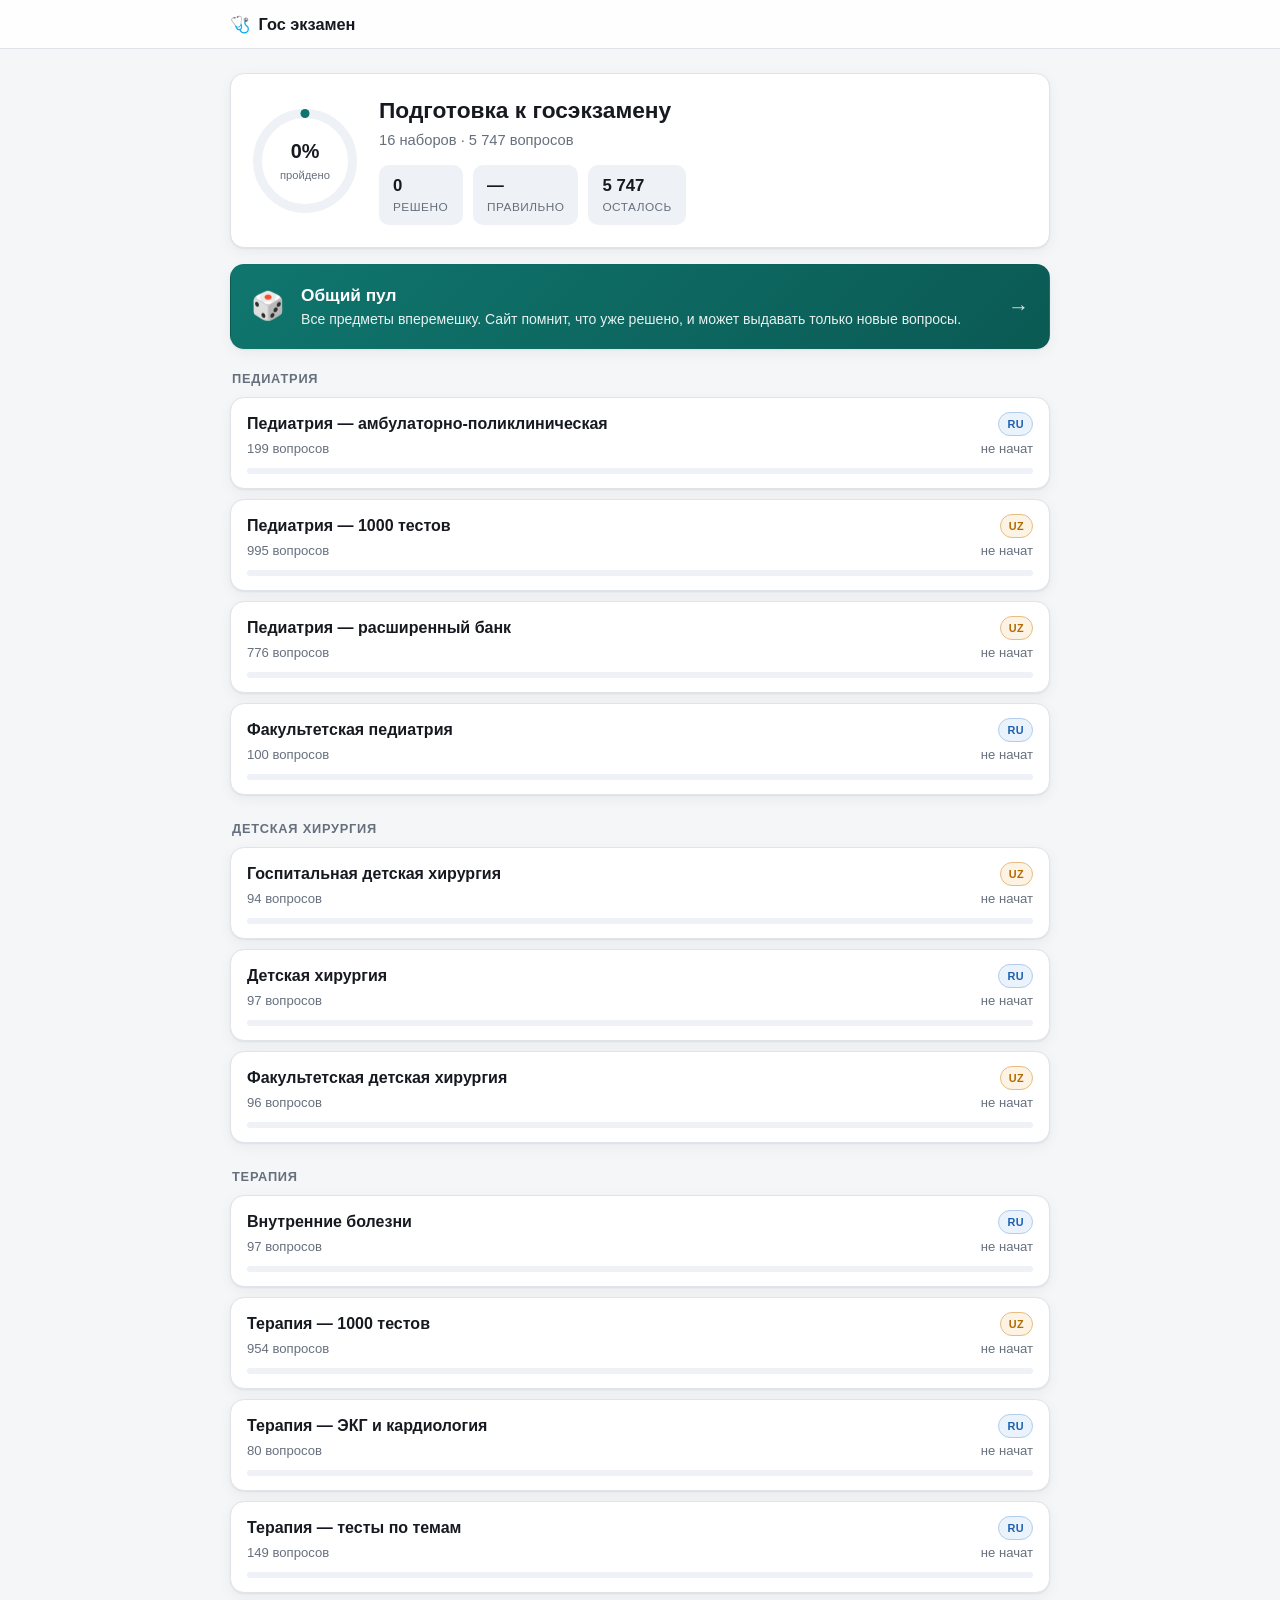
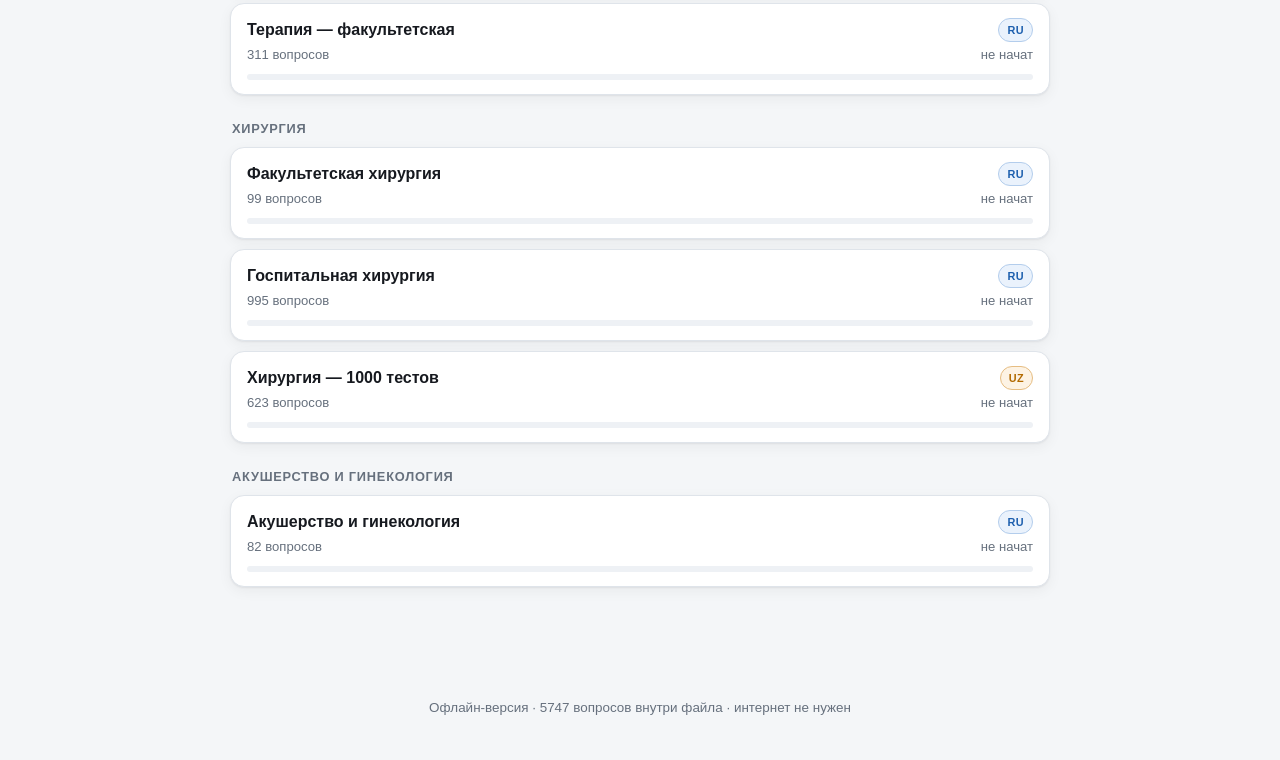
==== gos-exam-tests-offline.html @ 805a3b8e "feat: общий пул с памятью прогресса, офлайн-версия, проверка ключей ответов Данные: - исправлены пар" ====
<!doctype html>
<html lang="ru">
<head>
<meta charset="utf-8">
<meta name="viewport" content="width=device-width, initial-scale=1">
<title>Гос экзамен — тесты (офлайн)</title>
<style>
:root {
  --bg: #f4f6f8;
  --surface: #ffffff;
  --surface-2: #eef1f5;
  --border: #dfe4ea;
  --text: #16191f;
  --text-dim: #66707d;
  --brand: #0f766e;
  --brand-dark: #0b5a54;
  --brand-soft: #d8f1ee;
  --right: #15803d;
  --right-bg: #e6f7ec;
  --wrong: #c62828;
  --wrong-bg: #fdeceb;
  --radius: 14px;
  --shadow: 0 1px 2px rgba(16, 20, 27, .06), 0 4px 14px rgba(16, 20, 27, .05);
  --maxw: 860px;
}

@media (prefers-color-scheme: dark) {
  :root {
    --bg: #101318;
    --surface: #191d24;
    --surface-2: #21262e;
    --border: #2b313a;
    --text: #edf0f3;
    --text-dim: #98a1ad;
    --brand: #2dd4bf;
    --brand-dark: #14b8a6;
    --brand-soft: #10312e;
    --right: #4ade80;
    --right-bg: #10301f;
    --wrong: #f87171;
    --wrong-bg: #351717;
    --shadow: 0 1px 2px rgba(0, 0, 0, .4), 0 4px 16px rgba(0, 0, 0, .3);
  }
}

* { box-sizing: border-box; }

body {
  margin: 0;
  background: var(--bg);
  color: var(--text);
  font-family: -apple-system, BlinkMacSystemFont, "Segoe UI", Roboto, Helvetica, Arial, sans-serif;
  line-height: 1.5;
  -webkit-font-smoothing: antialiased;
}

h1, h2, h3 { line-height: 1.25; }

/* ---------------------------------------------------------------- topbar -- */
.topbar {
  position: sticky; top: 0; z-index: 20;
  background: color-mix(in srgb, var(--surface) 88%, transparent);
  backdrop-filter: saturate(180%) blur(10px);
  border-bottom: 1px solid var(--border);
}
.topbar-inner {
  max-width: var(--maxw); margin: 0 auto; padding: 12px 20px;
  display: flex; align-items: center; justify-content: space-between; gap: 12px;
}
.brand { font-weight: 700; font-size: 1.02rem; text-decoration: none; color: var(--text); }
.brand-mark { margin-right: 4px; }

.score-badge {
  font-variant-numeric: tabular-nums;
  font-size: .9rem; font-weight: 700;
  padding: 5px 12px; border-radius: 999px;
  background: var(--brand); color: #fff;
}
.score-badge.low { background: var(--wrong); }

.app { max-width: var(--maxw); margin: 0 auto; padding: 24px 20px 72px; }
.footer { text-align: center; color: var(--text-dim); font-size: .84rem; padding: 0 20px 28px; }

/* ------------------------------------------------------------------ hero -- */
.hero {
  display: flex; align-items: center; gap: 22px; flex-wrap: wrap;
  background: var(--surface); border: 1px solid var(--border);
  border-radius: var(--radius); box-shadow: var(--shadow);
  padding: 22px; margin-bottom: 16px;
}
.hero-text { flex: 1 1 260px; min-width: 0; }
.hero h1 { margin: 0 0 4px; font-size: 1.42rem; }
.hero-sub { margin: 0 0 14px; color: var(--text-dim); font-size: .92rem; }
.hero-stats { display: flex; gap: 10px; flex-wrap: wrap; }

.stat-chip {
  display: flex; flex-direction: column; gap: 1px;
  background: var(--surface-2); border-radius: 10px; padding: 8px 14px; min-width: 84px;
}
.stat-value { font-weight: 750; font-size: 1.05rem; font-variant-numeric: tabular-nums; }
.stat-label { font-size: .74rem; color: var(--text-dim); text-transform: uppercase; letter-spacing: .04em; }

/* ------------------------------------------------------------------ ring -- */
.ring-wrap { position: relative; width: 104px; height: 104px; flex: none; }
.ring { width: 104px; height: 104px; transform: rotate(-90deg); }
.ring-track { stroke: var(--surface-2); }
.ring-value { stroke: var(--brand); transition: stroke-dasharray .4s ease; }
.ring-label {
  position: absolute; inset: 0;
  display: flex; flex-direction: column; align-items: center; justify-content: center;
}
.ring-label strong { font-size: 1.24rem; font-variant-numeric: tabular-nums; }
.ring-label span { font-size: .7rem; color: var(--text-dim); }

/* ------------------------------------------------------------- pool card -- */
.pool-card {
  display: flex; align-items: center; gap: 16px;
  padding: 18px 20px; margin-bottom: 22px;
  text-decoration: none; color: var(--text);
  border-radius: var(--radius); border: 1px solid transparent;
  background: linear-gradient(135deg, var(--brand) 0%, var(--brand-dark) 100%);
  box-shadow: var(--shadow);
}
.pool-card * { color: #fff; }
.pool-icon { font-size: 1.7rem; }
.pool-body { flex: 1; min-width: 0; }
.pool-title { font-weight: 750; font-size: 1.08rem; }
.pool-sub { font-size: .88rem; opacity: .9; }
.pool-go { font-size: 1.3rem; opacity: .85; }
.pool-card:hover { filter: brightness(1.07); }

.row-actions { display: flex; justify-content: flex-end; margin: -12px 0 18px; }

/* --------------------------------------------------------------- subjects -- */
.subject-group { margin-bottom: 26px; }
.subject-title {
  font-size: .8rem; font-weight: 700; text-transform: uppercase; letter-spacing: .06em;
  color: var(--text-dim); margin: 0 0 10px 2px;
}
.set-list { display: grid; gap: 10px; }

.set-card {
  display: block; text-decoration: none; color: var(--text);
  background: var(--surface); border: 1px solid var(--border);
  border-radius: var(--radius); box-shadow: var(--shadow);
  padding: 14px 16px;
  transition: border-color .15s ease, transform .1s ease;
}
.set-card:hover { border-color: var(--brand); transform: translateY(-1px); }
.set-head { display: flex; align-items: flex-start; justify-content: space-between; gap: 10px; }
.set-title { font-weight: 650; }
.set-meta {
  display: flex; justify-content: space-between; gap: 10px;
  font-size: .82rem; color: var(--text-dim); margin: 3px 0 9px;
}
.set-done { color: var(--brand); font-weight: 600; }
.set-done.muted { color: var(--text-dim); font-weight: 400; }

.pill {
  flex: none; font-size: .68rem; font-weight: 800; letter-spacing: .04em;
  padding: 3px 8px; border-radius: 999px;
  background: var(--surface-2); color: var(--text-dim); border: 1px solid var(--border);
}
.pill.lang-uz { color: #b26a00; border-color: #e6bd82; background: #fdf3e4; }
.pill.lang-ru { color: #1d5fae; border-color: #b3cdec; background: #eaf2fc; }
@media (prefers-color-scheme: dark) {
  .pill.lang-uz { background: #33240f; border-color: #6b4c1c; color: #e3a955; }
  .pill.lang-ru { background: #14243a; border-color: #2c4a72; color: #7db0ec; }
}

.pbar {
  display: flex; height: 6px; border-radius: 999px;
  background: var(--surface-2); overflow: hidden;
}
.pbar-right { background: var(--brand); }
.pbar-wrong { background: var(--wrong); }

/* ---------------------------------------------------------------- setup -- */
.back-link {
  display: inline-block; margin-bottom: 14px;
  color: var(--text-dim); text-decoration: none; font-size: .9rem;
}
.back-link:hover { color: var(--brand); }

.setup-card {
  background: var(--surface); border: 1px solid var(--border);
  border-radius: var(--radius); box-shadow: var(--shadow); padding: 22px;
}
.setup-card h2 { margin: 0 0 4px; font-size: 1.24rem; }
.setup-sub { margin: 0 0 20px; color: var(--text-dim); font-size: .9rem; }
.available-note { margin: -10px 0 18px; font-size: .84rem; color: var(--brand); font-weight: 600; }

.field { margin-bottom: 18px; }
.field label {
  display: block; font-weight: 650; font-size: .82rem;
  text-transform: uppercase; letter-spacing: .04em; color: var(--text-dim);
  margin-bottom: 8px;
}

.chip-row { display: flex; flex-wrap: wrap; gap: 8px; }
.chip {
  border: 1px solid var(--border); background: var(--surface-2); color: var(--text);
  padding: 8px 15px; border-radius: 999px; cursor: pointer;
  font-size: .9rem; font-weight: 600; font-family: inherit;
}
.chip:hover { border-color: var(--brand); }
.chip.active { background: var(--brand); border-color: var(--brand); color: #fff; }

/* --------------------------------------------------------------- buttons -- */
.btn {
  display: inline-block; text-align: center; text-decoration: none;
  background: var(--brand); color: #fff; border: 1px solid var(--brand);
  padding: 11px 20px; border-radius: 10px;
  font-size: .96rem; font-weight: 700; font-family: inherit; cursor: pointer;
}
.btn:hover:not(:disabled) { background: var(--brand-dark); border-color: var(--brand-dark); }
.btn:disabled { opacity: .45; cursor: not-allowed; }
.btn.big { width: 100%; padding: 13px 20px; font-size: 1rem; }
.btn.secondary { background: var(--surface-2); color: var(--text); border-color: var(--border); }
.btn.secondary:hover:not(:disabled) { background: var(--surface-2); border-color: var(--brand); }
.btn.ghost { background: transparent; color: var(--text-dim); border-color: transparent; }
.btn.ghost:hover:not(:disabled) { background: transparent; color: var(--wrong); border-color: transparent; }
.btn.small { padding: 7px 12px; font-size: .84rem; font-weight: 600; }

/* ------------------------------------------------------------------ quiz -- */
.quiz-progress {
  height: 5px; border-radius: 999px; background: var(--surface-2);
  overflow: hidden; margin-bottom: 18px;
}
.quiz-progress span { display: block; height: 100%; background: var(--brand); transition: width .25s ease; }

.question-card {
  background: var(--surface); border: 1px solid var(--border);
  border-radius: var(--radius); box-shadow: var(--shadow); padding: 22px;
}
.question-head {
  display: flex; justify-content: space-between; align-items: baseline; gap: 10px;
  margin-bottom: 8px;
}
.question-index {
  font-size: .74rem; font-weight: 700; letter-spacing: .05em;
  text-transform: uppercase; color: var(--text-dim);
}
.question-source {
  font-size: .74rem; color: var(--text-dim); text-align: right;
  overflow: hidden; text-overflow: ellipsis; white-space: nowrap; max-width: 55%;
}
.question-text { font-size: 1.1rem; font-weight: 650; margin-bottom: 14px; }
.multi-hint {
  display: inline-block; font-size: .8rem; font-weight: 650;
  background: var(--brand-soft); color: var(--brand-dark);
  padding: 4px 10px; border-radius: 8px; margin-bottom: 12px;
}
@media (prefers-color-scheme: dark) { .multi-hint { color: var(--brand); } }

.option-list { display: grid; gap: 8px; }
.option-btn {
  display: flex; align-items: flex-start; gap: 11px; width: 100%;
  text-align: left; padding: 12px 14px; border-radius: 11px;
  border: 1px solid var(--border); background: var(--surface-2); color: var(--text);
  font-size: .96rem; font-family: inherit; line-height: 1.42; cursor: pointer;
}
.option-btn:hover:not(:disabled) { border-color: var(--brand); }
.option-btn:disabled { cursor: default; }
.option-key {
  flex: none; width: 22px; height: 22px; border-radius: 6px;
  background: var(--surface); border: 1px solid var(--border);
  font-size: .76rem; font-weight: 700; color: var(--text-dim);
  display: flex; align-items: center; justify-content: center; margin-top: 1px;
}
.option-text { flex: 1; min-width: 0; }
.option-btn.picked { border-color: var(--brand); background: var(--brand-soft); }
.option-btn.picked .option-key { background: var(--brand); color: #fff; border-color: var(--brand); }
.option-btn.correct {
  background: var(--right-bg); border-color: var(--right); color: var(--right); font-weight: 650;
}
.option-btn.correct .option-key { background: var(--right); color: #fff; border-color: var(--right); }
.option-btn.wrong {
  background: var(--wrong-bg); border-color: var(--wrong); color: var(--wrong); font-weight: 650;
}
.option-btn.wrong .option-key { background: var(--wrong); color: #fff; border-color: var(--wrong); }

.quiz-actions { display: flex; justify-content: flex-end; margin-top: 16px; }

/* --------------------------------------------------------------- results -- */
.result-card {
  display: flex; flex-direction: column; align-items: center; gap: 12px;
  background: var(--surface); border: 1px solid var(--border);
  border-radius: var(--radius); box-shadow: var(--shadow); padding: 30px 22px;
  text-align: center;
}
.result-card h2 { margin: 0; font-size: 1.2rem; }
.result-actions { display: flex; gap: 8px; flex-wrap: wrap; justify-content: center; }
.all-right { text-align: center; color: var(--right); font-weight: 700; margin-top: 18px; }

.review-title { margin: 26px 0 10px; font-size: 1.02rem; }
.review-list { display: grid; gap: 10px; }
.review-item {
  background: var(--surface); border: 1px solid var(--border);
  border-left: 3px solid var(--wrong); border-radius: 10px; padding: 13px 15px;
}
.review-q { font-weight: 650; margin-bottom: 6px; }
.review-your { color: var(--wrong); font-size: .9rem; }
.review-correct { color: var(--right); font-size: .9rem; }

.empty-state { text-align: center; color: var(--text-dim); padding: 56px 20px; }
.empty-state p { margin-bottom: 16px; }

@media (max-width: 560px) {
  .hero { gap: 16px; padding: 18px; }
  .question-card { padding: 18px; }
  .question-source { display: none; }
}

.footer a { color: var(--brand); font-weight: 600; }

</style>
</head>
<body>
<header class="topbar">
  <div class="topbar-inner">
    <a href="#/" class="brand"><span class="brand-mark">🩺</span> Гос экзамен</a>
    <div id="scoreBadge" class="score-badge" hidden></div>
  </div>
</header>

<main id="app" class="app"></main>

<footer class="footer">
  <p>Офлайн-версия · 5747 вопросов внутри файла · интернет не нужен</p>
</footer>

<script>window.EMBEDDED_DATA = {"manifest":[{"id":"ped-ambulator-ru","title":"Педиатрия — амбулаторно-поликлиническая","subject":"Педиатрия","language":"ru","count":199},{"id":"ped-1000-uz","title":"Педиатрия — 1000 тестов","subject":"Педиатрия","language":"uz","count":995},{"id":"child-surg-hospital-uz","title":"Госпитальная детская хирургия","subject":"Детская хирургия","language":"uz","count":94},{"id":"child-surg-ru","title":"Детская хирургия","subject":"Детская хирургия","language":"ru","count":97},{"id":"therapy-internal-ru","title":"Внутренние болезни","subject":"Терапия","language":"ru","count":97},{"id":"ped-1000-2-uz","title":"Педиатрия — расширенный банк","subject":"Педиатрия","language":"uz","count":776},{"id":"therapy-1000-uz","title":"Терапия — 1000 тестов","subject":"Терапия","language":"uz","count":954},{"id":"therapy-ecg-ru","title":"Терапия — ЭКГ и кардиология","subject":"Терапия","language":"ru","count":80},{"id":"therapy-table-ru","title":"Терапия — тесты по темам","subject":"Терапия","language":"ru","count":149},{"id":"therapy-test-ru","title":"Терапия — факультетская","subject":"Терапия","language":"ru","count":311},{"id":"surg-facult-ru","title":"Факультетская хирургия","subject":"Хирургия","language":"ru","count":99},{"id":"child-surg-facult-uz","title":"Факультетская детская хирургия","subject":"Детская хирургия","language":"uz","count":96},{"id":"surg-hospital-ru","title":"Госпитальная хирургия","subject":"Хирургия","language":"ru","count":995},{"id":"obgyn-ru","title":"Акушерство и гинекология","subject":"Акушерство и гинекология","language":"ru","count":82},{"id":"ped-facult-ru","title":"Факультетская педиатрия","subject":"Педиатрия","language":"ru","count":100},{"id":"surg-1000-uz","title":"Хирургия — 1000 тестов","subject":"Хирургия","language":"uz","count":623}],"sets":{"ped-ambulator-ru":{"id":"ped-ambulator-ru","title":"Педиатрия — амбулаторно-поликлиническая","subject":"Педиатрия","language":"ru","questions":[{"q":"Документы, необходимые при приеме в детское дошкольное учреждение","options":["выписка из амбулатоной карты, копия-дубликат формы 063, медицинский осмотр специалистами","выписка из 026 формы, копия-дубликат формы 064","выписка из формы 030, копия-дубликат формы 060","Выписка из 039 формы, копия-дубликат формы 058"],"correct":[0]},{"q":"Чем определяется готовность ребенка к школе:","options":["физическое, поведенческое, социально-психическое развитие","рост и развитие ребенка","здоровье","физическая выносливость"],"correct":[0]},{"q":"Что входит в тест Кернига -Йерасика:","options":["нарисовать мужчину, переписать короткую фразу из 3х букв, перерисовать группу точек","правильное произношение звуков","способность ассоциировать слова","чистота произношения букв"],"correct":[0]},{"q":"Аллергический диатез – это…:","options":["особенности реактивности организма ребенка раннего возраста","инфекционные заболевания у детией в различных возрастах","наличие гормональных изменений","состояние пониженного иммунитета"],"correct":[0]},{"q":"Клинические признаки аллергического диатеза:","options":["изменения на коже и подкожной клетчатке","изменения психического состояния","нейроэндокринные изменения","надпочечниковая и тимусная недостаточность"],"correct":[0]},{"q":"Сроки диспансерного наблюдения ребенка 1 года жизни с аллергическим диатезом","options":["каждый месяц 1 раз","2 раза в мес","ежедневно","раз в 10 дней"],"correct":[0]},{"q":"Постнатальная специфическая профилактика рахита:","options":["прием витамина Д ежедневно по 500 МЕ","личная гигиена беременной","полноценное питание","регулярные ванны матери"],"correct":[0]},{"q":"Тактика УАШ ведения ребенка с рахитом","options":["рациональное питание, патогенетическое лечение","наблюдение за прибавкой массы тела","консультация дерматолога","консультатция травматолога"],"correct":[0]},{"q":"Спазмофилия – это?","options":["заболевание детского возраста","заболевание встречающееся у пожилых","заболевание встечается у бересменных","органическое неврологическое заболевание"],"correct":[0]},{"q":"Феномен Хвостека вызывется..","options":["При не сильном ударе по передней части уха, по месту проекции разветвления лицевого нерва происходит резкое сокращение мышц на носу и веках","При постукивании понижней части икроножных мыщц отмечается резкое отведение пятки в сторону","При перетягивании жгутов верхней трети предплечья вызывается симптом руки акушера","Спазм дистальных частей конечностей"],"correct":[0]},{"q":"Феномен труссо :","options":["При перетягивании жгутов верхней трети предплечья вызывается симптом “руки акушера”","При не сильном ударе по передней части уха, по месту проекции разветвления лицевого нерва происходит резкое сокращение мышц на носуа и веках","При постукивании понижней части икроножных мыщц отмечается резкое отведение пятки в сторону","Спазм дистальных частей конечностей"],"correct":[0]},{"q":"Какой вид обмена нарушается при рахите?","options":["Минеральный","Углеводный","Липидный","Аминокислотный"],"correct":[0]},{"q":"Суточная потребность в кальции у детей дошкольного возраста","options":["25 мг/кг","35 мг/кг","10 мг/кг","50 мг/кг"],"correct":[0]},{"q":"У каких детей риск развития рахита наибольше всего ?","options":["У недоношенных","Здоровых","Детей старшего возраста","У подростков с вредными привычками"],"correct":[0]},{"q":"Муковисцидоз это ....","options":["Аутосомно-рецессивно передающееся наследственное заболевание","Аутоиммунное заболевание","Инфекционное заболевание","Особо опасное заболевание"],"correct":[0]},{"q":"Какое количество натрия и хлора в потовой жидкоти у ребенка 1 года с муковисцидозом","options":["40 ммоль/л","20 ммоль/л","60 ммоль/л","80 ммоль/л"],"correct":[0]},{"q":"Срок диспансерного наблюдения ребенка с муковвисцидозом?","options":["Пожизненно","5 лет","3 года","10 лет"],"correct":[0]},{"q":"Целиакия – это?","options":["Заболевание с врожденной непереносимостью злаковых продуктов содержащих глютен","Иммунологическое заболеваине","Инфекционо-аллергическое заболевание","Аутоиммунное заболевание"],"correct":[0]},{"q":"Продолжительность диеты пир целиакии ?","options":["Пожизненно","10 лет","В зависимости от выраженности клинических признаков","5 лет"],"correct":[0]},{"q":"Согласно рекомендации ВОЗ какой метод наиболее удобен и доступен при оприделении степени тяжести анемии?","options":["Определении степени бледности ладоней рук","Определение Нb","Определение цвеового показатлея","Определине сывороточного железа"],"correct":[0]},{"q":"Суточная потребность в железе у ребека 1 года","options":["0,8-1,0 мг","10 мг","12-15 мг","0.5 мг"],"correct":[0]},{"q":"Что является Источник:о депо железа ?","options":["Гемосидерин ва ферритин","трансферрин","апотрансферин","протопорфирин"],"correct":[0]},{"q":"Причина кровопотери развивающейся анемии ?","options":["Глисты, диарея, гастроэнтерит","Дефицит витамина А","Дефицит витамина С","Непереносимость коровьего молока"],"correct":[0]},{"q":"Какие вакцины нельзя замораживать ?","options":["Живые","Убитые","Анатоксины","Рекомбинанты"],"correct":[0]},{"q":"Кого в родильном доме не вакцинируют ?","options":["Недоношенные весом менее 800 грамм","Здоровые доношенные","Здоровые доношенные дети из двойни","Переношенные"],"correct":[0]},{"q":"Вакцинируется ли здоровый ребенок родившийся от матери с открытой формой туберкулеза?","options":["Сразу отлучается от матери и вакцинируется через 2 мес","Не вакцинируется","Вакцинируется в старшем возрасте","Вакцинируется стразу после рождения"],"correct":[0]},{"q":"Какие из перечисленных ситуаций не противопоказаны к вакцинации","options":["Желтушность в период новорожденности","Анафилактический шок","Иммунодефицитное состояние, родовая черепно-мозговая травма","Опухоли"],"correct":[0]},{"q":"Когда принят национальный календарь профилактических прививок ?","options":["30.08.2002 г СанПиН № 0132-02","30.08.1998 г СанПиН № 0132-02","30.08.2001 г СанПиН № 0132-02","30.08.1999 г СанПиН № 0132-02"],"correct":[0]},{"q":"Какую привику делаю в родильном доме на 1 сутки жизни ребенка","options":["ВГВ-1","БЦЖ","ОПВ-0","ХИБ"],"correct":[0]},{"q":"Какие прививки делают в родильном доме на 2-5 день жизни ?","options":["ВГВ-1, БЦЖ, ОПВ-0","ХИБ, ОПВ-1, БЦЖ","ОПВ-0, ВГВ-2, РОТО-1","БЦЖ, ПНЕВМО-1, ВГВ-2"],"correct":[0]},{"q":"При каком пороке сердца отмечается грубый систолический шум ?","options":["открытый аортальный проток","недостаточность митрального клапана","аортальный стеноз","недостотчность аортального клапана"],"correct":[0]},{"q":"В чем преимущество семейной медицины?","options":["Независимо от возраста , пола и болезни, оказание всесторонней мед.помощи","Использование дорогостоящей аппаратуры","возможность использования помощи специалистов","расширение возможности частной медицины"],"correct":[0]},{"q":"Какие из перечисленных относятся к невербальному типу общения?","options":["контакт взглядом","слушать","поощрение","понимать"],"correct":[0]},{"q":"Основной действующий документ МЗ РУз о деятельности СВП?","options":["Приказ № 80","Приказ № 137","Приказ № 191","Приказ № 100"],"correct":[0]},{"q":"В каком продукте наибольше всего количество витамина С?","options":["Петрушка","картошка","арбуз","тыква"],"correct":[0]},{"q":"Что такое физическое развитие","options":["Совокупность и взаимосвязь морфологических и функциональных признаков","жизненная емокость легких","пониженный мышечный тонус","отставание в развитии"],"correct":[0]},{"q":"Что такое дизурия?","options":["Нарушение мочеиспускания","Увеличение ночного диуреза","мочеиспускание часто и малыми порциями","Боли при мочеиспускании"],"correct":[0]},{"q":"Какой документ СВП является является амбулаторной медицинской картой","options":["Форма №025","Форма № 111","Форма №063","Форма №030"],"correct":[0]},{"q":"В каком документе регистрируются прививки детям до 16 лет?","options":["Форма №063","Форма №025","Форма №030","Форма № 058"],"correct":[0]},{"q":"Санаторно-курортная карта это какая форма?","options":["Форма № 072","Форма № 075","Форма № 078","Форма № 085"],"correct":[0]},{"q":"Какие жидкости дают ребенку до 6 мес жизни?","options":["Жидкости не дают","Чай","Кипяченая вода","Фруктовый сок"],"correct":[0]},{"q":"Сколько раз в течение суток нужно кормить ребенка грудью?","options":["Столько сколько хочет ребенок","Каждые 2 часа","Каждые 3 часа","7 раз в сутки"],"correct":[0]},{"q":"Что относится к проблемам горла?","options":["покраснение и гнойный налет в горле, увеличение шейных лимфатических узлов","Не может пить и глотать","Повреждение слизистых полости рта","Увеличение небных миндалин"],"correct":[0]},{"q":"Что относится к тяжелым классификациям по программе ИВБДВ?","options":["Тяжелая пневмония,тяжелое обезвоживание,очень тяжелое фебрильное заболевание, абсцесс глотки,мастоидит,тяжелое нарушение питания и тяжелая анемия","Умеренное обезвоживание","Затяжная диарея","Неосложненная лихорадка"],"correct":[0]},{"q":"Форма 025/х это","options":["Амбулаторная медицинская карта","Стат талон","Прививочная карта","Дневник врача"],"correct":[0]},{"q":"Форма 063/у - это?","options":["Прививочная карта","Дневник врача","Стат талон","Экстренное извещение"],"correct":[0]},{"q":"Первичная профилактика - это?","options":["полный охват населения по профилактике заболеваний по полу, профессии, возрасту, социальному происхождению","определени факторов наносящих вред здоровью и своевременное проведение медицинких осмотров.","Комплексное лечение заболеваний и ликвидация осложнений","Борьба с пьянством и курением"],"correct":[0]},{"q":"ИГКС применяемый при бронхиальной астме?","options":["беклометазон дипропионат","гидрокортизон","дексаметазон","преднизолон"],"correct":[0]},{"q":"Противопоказание к вацинации БЦЖ?","options":["Внутриутробная инфекция,гемолитическая болезнь, недоношенность 2-3 степени","вес ребенка ниже 3000г","анемия матери","крупный вес плода"],"correct":[0]},{"q":"Осложнение не характерное БЦЖ?","options":["Судорожный синдром","Холодный абсцесс","Регионарный лимфаденит","Келлоидный рубец"],"correct":[0]},{"q":"Через сколько времени после постановки реакции Манту проводится вакцинация БЦЖ?","options":["Через 72 часа","Через 12 часов","Через 18 часов","Через 56 часов"],"correct":[0]},{"q":"Противопоказание к ревакцинации БЦЖ ?","options":["СПИД, онкологическое заболевание, активная форма туберкулеза","пневмония","Острый бронхит","ОРВИ"],"correct":[0]},{"q":"Сроки вакцинации БЦЖ-1","options":["В роддоме на 2-5 сутки","10 лет","1 год","6 лет"],"correct":[0]},{"q":"Срок вакцинации ВГВ- 1?","options":["1 день","2-5 день","3 день","При выписке"],"correct":[0]},{"q":"Когда назначают витамин А ?","options":["корь с осложнением на глаза и нарушение питания","не может пить и глотать","иммунодефиците","рахите"],"correct":[0]},{"q":"Частые осложнения гриппа?","options":["пневмония","ревматизм","Отек конечностей","Боли в животе"],"correct":[0]},{"q":"Возбудители гриппа?","options":["Вирусы","бактерии","Риккетсии","грибки"],"correct":[0]},{"q":"Какие продукты нарушают всасывание железа?","options":["Чай, кофе","фрукты","Овощи","зелень"],"correct":[0]},{"q":"На какой период назначают антибиотики при острой инфекции уха по программе ВОЗ “ИВБДВ”","options":["5 дней","3 дня","Не назначают","10 дней"],"correct":[0]},{"q":"Какими критериями определяется нарушение питания?","options":["Рекомендации ВОЗ, стандартными показателями","По формуле Воронцовой","По формуле Тура","По таблице Кисляковской"],"correct":[0]},{"q":"Как влияет окситоцинный рефлекс на грудное молоко?","options":["Стимулирует выработку грудного молока","Релаксирует матку","Повышает мышечный тонус","Угнетает выработку грудного молока"],"correct":[0]},{"q":"Какое преимущество грудного молока перед другими видами кормления?","options":["защита от инфекционных заболеваний","обеспечивает всасывание лекарств","улучшает зрение","вызывает физиологический сон"],"correct":[0]},{"q":"Не считается абсолютным противопоказанием к кормлению грудным молоком со стороны матери","options":["ВИЧ","сифилис","туберкулёз","Острое психическое расстройство"],"correct":[0]},{"q":"Какие лабораторные анализы не используются при определении СПИД","options":["Общий анализ крови","иммуноблот","иммуноферментный","Определение СД4"],"correct":[0]},{"q":"Препятствия эффективному консультированию?","options":["ограниченность времени, отсутствие полной клинической информации, недостаточность практических навыков, агрессивность отноения, психические болезни","не оформленность кабинета врача, не полный сбор анамнез","отсуствие или недостаточность специалистов","необщительный характер пациента"],"correct":[0]},{"q":"Признаки стрептококкового фаригита:","options":["белый налет в горле, увеличение шейных лимфатических узлов","рвота после приема пищи","покраснение горла","Не может глотать"],"correct":[0]},{"q":"Признаки нестрептококкового фарингита:","options":["Покраснение горла","Белый налет в горле","Рвота после приема пищи","Увеличение лимфатических узлов"],"correct":[0]},{"q":"Индекс массы тела в норме?","options":["19-25","30-39,9","25-29,9","19-40"],"correct":[0]},{"q":"Индекс массы тела выше нормы?","options":["25-29,9","16-19","20-22","19-25"],"correct":[0]},{"q":"Как определить ИМТ?","options":["соотношение массы тела( кг) к квадрату роста (м.кв)","соотношение окружность бедра к окружности талии","соотношение окружности талии к окружности бедра","соотношение роста к массе"],"correct":[0]},{"q":"Синдром Титце это...","options":["Боль и отченость в хрящевой ткани 2-4ребра","внезапное повышение температуры тела","понижение аппетита, похудание","боль в суставе"],"correct":[0]},{"q":"Своевременное введение прикорма это…","options":["введение прикорма после 6 месяцев","кормление смесями","давать жидкость с 10 мес","с 5 мес давать смеси"],"correct":[0]},{"q":"Учетная форма для регистрации инфекционных заболеваниий (экстренное извещение)","options":["058/у","055/у","063/у","064/у"],"correct":[0]},{"q":"Физиологическая желтуха - это:","options":["гемолиз эритроцитов при отсутствии ферментативной активности печени","изменение в слоях кожи в измененной среде","признаки гепатита","несовместимость группы крови матери и ребенка"],"correct":[0]},{"q":"Абсцесс глотки - это:","options":["сильная боль в горле когда не может пить и глотать","рвота после приема пищи","белый налет в горле","увеличение шейных лимфатических узлов"],"correct":[0]},{"q":"Абсолютное противопоказание к прививкам?","options":["сильная реакция предыдущей прививки","анемия","искусственное вскармливание","Гнойнички на коже"],"correct":[0]},{"q":"Частота дыхания новорожденного","options":["40-60","18-20","15-18","23-27"],"correct":[0]},{"q":"Клинические признаки рахита 1-степени","options":["Беспокойство, краниотабес,потливость","Увеличение печени и селезенки","Квадратная голова","“Х”и“О” - образное искривление нижних конечностей"],"correct":[0]},{"q":"Типичный возраст для нефробластомы:","options":["2–5 лет","0–1 год","7–10 лет","11–14 лет"],"correct":[0]},{"q":"Как кормить ребенка в возрасте 2-5 лет?","options":["Пища с семейного стола","Больше жидкостей","Коровье молоко","Жидкая пища"],"correct":[0]},{"q":"Какое количество населения обслуживает СВП 1-типа?","options":["1500","3500","6000","10000"],"correct":[0]},{"q":"Сколько периодов у астматического статуса?","options":["3","6","2","4"],"correct":[0]},{"q":"Сколько групп здоровья у новорожденных?","options":["5","3","2","6"],"correct":[0]},{"q":"Часто встречающиеся заболевания у детей в возрасте 2-5 лет","options":["Пневмония, ОРВИ, корь, ветряная оспа, дизентерия, вируный гепатит","ревматизм","хронический пиелонефрит","рахит"],"correct":[0]},{"q":"К признакам диспепсии не относятся?","options":["Повышение температуры тела","Отрыжка","Изжога","тошнота"],"correct":[0]},{"q":"Что не является причиной кровохарканья?","options":["Острый панкреатит","Образования в лекгих и бронхах","Болезни крови","туберкулез"],"correct":[0]},{"q":"Сроки вакцинации АДСМ -6 ?","options":["16 лет","7 лет","5 лет","12 лет"],"correct":[0]},{"q":"Сроки вакцинации АКДС-4 и ОПВ-4 ?","options":["16 месяцев","1 год","3 месяцев","6 месяцев"],"correct":[0]},{"q":"С чего начинается лечение анафилактического шока?","options":["прекращение введения препарата, вызвавшего шок","антигистаминные препараты","введение гормонльных препаратов","введение адреналина"],"correct":[0]},{"q":"Факторы недостаточности веса ребенка","options":["алиментарные, инфекционные, неблагоприятное влияние факторов окружающей среды","Гиперактивность ребенка","избыточная активность ЖКТ","дополнительное питание"],"correct":[0]},{"q":"Срок диспансерного наблюдения ребенка с ангиной?","options":["2 года","пожизненно","3 года","1 год"],"correct":[0]},{"q":"Какой из анемий относится к гипохромной?","options":["железодефицитиная","гипопластическая","гемолитическая","В12 дефицитная"],"correct":[0]},{"q":"Цель проведения теста Керна-Ирасека","options":["определить степнь подготовки ребенка в школу","определить степнь подготовки ребенка в дошкольное учреждение","определить степнь подготовки ребенка в лицей","определить степнь подготовки ребенка на учебные курсы"],"correct":[0]},{"q":"Тактика ВОП при классификаторе в красной зоне рекомендации ВОЗ по “ИВБДВ”?","options":["Немедленно направить в стационар","Амбулаторное наблюдение","Активный патронаж медсестры","Отправить на консультацию к узкому специалисту"],"correct":[0]},{"q":"Факторы приводящие к развитию бронхиальной астмы","options":["атопия","частые купания","частые прогулки","пол больного"],"correct":[0]},{"q":"Как привить ребенка с повышенной возбудимостью, не имеющий неврологических признаков?","options":["по календарю проф.прививок, на фоне седативных препаратов","по календарю","лечить 10 дней седативными препаратами","не прививать"],"correct":[0]},{"q":"Если нет эффекта после длительного приема антибиотиков широкого спектра, тактика ВОП?","options":["исследовать на иммунодефицитное состояние","рентгенологическое исследование","бронхоскопия","бронхография"],"correct":[0]},{"q":"В каком возрасте вызывается защитный рефлекс?","options":["До 2 месячного возраста","6 месяцев","8 месяцев","4 месяца"],"correct":[0]},{"q":"У больного общий гемоглобин крови 80 г/л, укажите степень тяжести анемии?","options":["Среднетяжелая степень","Легкая степень","Нет анемии","Тяжелая степень"],"correct":[0]},{"q":"Согласно какого приказа МЗ Руз ведется деятельность СП ?","options":["Приказ №100","Приказ №80","Приказ № 137","Приказ №191"],"correct":[0]},{"q":"Каков плач доношенного здорового ребенка?","options":["Высокий, звонкий","низкий","беззвучный","хриплый"],"correct":[0]},{"q":"Количество порций мочи при суточном диурезе?","options":["8 порций","4 порций","5 порций","6 порций"],"correct":[0]},{"q":"Общие признаки опасности - это?","options":["Ребенок не может пить или сосать грудь, после каждого питья рвота, у ребенка судороги, ребенок летаргичный или безсознания","У ребенка гипертермия","У ребенка жажда","Пониженный аппетит"],"correct":[0]},{"q":"Журнал регистрации профилактических прививок?","options":["064/у","063/у","039/у","080/у"],"correct":[0]},{"q":"Суточная потребность в поваренной соли согласно рекомендации ВОЗ ?","options":["5 гр","3 гр","10 гр","неограниченно"],"correct":[0]},{"q":"Диспансерный учет больного с гастритом?","options":["2 года","пожизненно","3 года","На учет не берется"],"correct":[0]},{"q":"Какой препарат рекомендуем при гастроэзофагеальном рефлюксе?","options":["Мотилиум","амоксациллин","метронидазол","гастроцепин"],"correct":[0]},{"q":"Причины гельминтозов?","options":["несоблюдение санитарно-гигиенических правил","несвоевременное питание","переедание","недоедание"],"correct":[0]},{"q":"Гипогалактия это?","options":["сниижение функции выработки молока грудными железами в период лактации","повышение функции выработки молока грудными железами в период лактации","увеличение количества грудного молока","неизмененная функция желез грудного молока"],"correct":[0]},{"q":"К какому возрасту формируются устойчивые рефлексы?","options":["К началу 2го месяца","К 6 месяцам","К 2 годам","К 3 годам"],"correct":[0]},{"q":"К какому возрасту начинают прорезываться молочные зубы?","options":["6-8 месяцев","9-10 месяцев","5-6 месяцев","3 месяца"],"correct":[0]},{"q":"Какие движения характерны для доношенного новорожденного?","options":["активные некординированные с гипертонусом мышц","координированные движения","гипотонусмышц с координированными движениями","слабые движения с гипотонусом мышц"],"correct":[0]},{"q":"Какие показатели отражают физическое развитие ребенка:","options":["антропометрия, соматические и функциональные показатели","итоги медицинского осмотра и количество посещений в СВП","показатели смертности и распространенности заболеваний в местности","прирост населения, статистика, динамика, , механика движений"],"correct":[0]},{"q":"Физические факторы риска это:","options":["биологические, генетические, экологические и социальные факторы, неблагоприятновлияюшие на здоровье человека и приводящие к необратимым, нежелательным последствиям","Экзогенные внешние факторы","эндогенные внутренние факторы","эндо- и экзогенные факторы риска"],"correct":[0]},{"q":"Какие тесты не определяют нервно-психическое развитие новорожденного?","options":["Шкала Дубовича","слабо-ассоциативный тест","мотометрический тест","тест Керна-Ирасека"],"correct":[0]},{"q":"Какой новорожденный считается маловесным?","options":["ВПР 2700 и ниже грамм","ВПР 2600 грамм","ВПР 3000 грамм","ВПР 3200 грамм"],"correct":[0]},{"q":"Какие гормоны стимулируют лактацию","options":["окситоцин, пролактин","кортикостероиды","прогестероны","экстрагены"],"correct":[0]},{"q":"Какие вакцины считаются \"живыми\"?","options":["полиомиелит, противотуберкулезная, корь, эпид паротит,рото","АКДС","ВГВ","ХИБ"],"correct":[0]},{"q":"Какая вакцина не проводится при ВИЧ инфекции?","options":["БЦЖ","КПК","АКДС","ВГВ"],"correct":[0]},{"q":"При каком заболевании не отмечается боль в груди?","options":["рахит","Остеохондрозе грудных отделов","Синдром Титца","Состояние после переломов"],"correct":[0]},{"q":"Какие продукты относятся к 5 группе продуктов?","options":["Жиры и сладости","Мясо,рыба,яйца","бобовые","молоко и молочные продукты"],"correct":[0]},{"q":"Какие факторы тормозят окситоциновый рефлекс?","options":["стресс, боль, волнение","материнская любовь к ребенку","привязанность к ребенку","вера в правильности ухода за ребенком"],"correct":[0]},{"q":"Какое молоко не имеет аналогов по пищевой и иммуной ценности?","options":["молозиво","раннее","позднее","обогащенное витаминами искусственная смесь"],"correct":[0]},{"q":"После какой прививки вероятность развития серозного менингита высока?","options":["КПК","АКДС","ОПВ","БЦЖ"],"correct":[0]},{"q":"В каком пищевом продукте в большом количестве содержится кальций?","options":["Сыр, молоко,петрушка","яблоки","мясо","сладости"],"correct":[0]},{"q":"Какой препарат назначаю при лечении диареи согласно рекомендациям ВОЗ","options":["Цинк","Калий","Кальций","магний"],"correct":[0]},{"q":"Какие вопросы нужно задавать при МЛО?","options":["Открытые вопросы","Закрытые вопросы","Аналитические","Контрольные"],"correct":[0]},{"q":"Признаки мастоидита?","options":["болезненная припухлость за ухом","болезненная подчелюстная опухоль","боль в ухе в подчелюстной области","боль в груди"],"correct":[0]},{"q":"Форма большого родничка","options":["ромб","круглая","удлиненный эллипс","овальная"],"correct":[0]},{"q":"В каких случаях может развитиься гипервитаминоз Д?","options":["при неправильном назначении вит Д - в высоких дозах","при назначении низких доз вит Д","при смешанном вскармливании","при искусственном вскармливании"],"correct":[0]},{"q":"Больничный лист матери по уходу за больным ребенком в условии СВП выдается?","options":["На 14 дней","На 3 дня","На 5 дней","На 7 дней"],"correct":[0]},{"q":"Какую численность населения обслуживает СВП 1 типа?","options":["1500 тыс человек","1800 тыс человек","1200 тыс человек","600 тыс человек"],"correct":[0]},{"q":"В каком возрасте чаще встречается корь?","options":["1-5 лет","1 год","7-8 лет","У взрослых"],"correct":[0]},{"q":"Срок первой вакцинации против кори","options":["1 год","2 года","16 месяцев","6 лет"],"correct":[0]},{"q":"Основной клинический признак кори","options":["Пятна Филатова-Коплика","Симптом Щеткина-Блюмберга","Симптом ригидности затылочных мышц","Симптом Пастернацкого"],"correct":[0]},{"q":"Клинический протокол -это?","options":["пособие для клинического ведения больных","рекомендации, разработанные ведущими специалистами-профессорами","зарубежное пособие для врачей","отчетная форма документации"],"correct":[0]},{"q":"Укажите степень анемии при уровне гемоглабина 78г/л ?","options":["2 степень","1 степень","4 степень","3 степень"],"correct":[0]},{"q":"Через какое время возможны осложнения после вакцинации КПК?","options":["Через 4-10 дней","Первые 3 дня","В первые сутки","В 3-6 месяцев"],"correct":[0]},{"q":"Эмоционально-психологическое преимущество кормление грудью материнским молоком для ребенка","options":["мало плачет, быстро развивается, наслаждается","мало спит, много плачет","отстает в развитии","капризный"],"correct":[0]},{"q":"Преимущество кормления грудным молоком","options":["чувственная взаимосвязь, сохраняет от преждевременного наступления беременности матери","ускоряется умственное развитие","улучшается обмен веществ","ускоряется физичесоке развитие"],"correct":[0]},{"q":"По рекомендации ВОЗ длительность выделения из уха при хронической инфекции уха","options":["14 дней и более","7дней","3 дня","6 месяцев"],"correct":[0]},{"q":"Диурез в количестве 2 литров/сут и более называется?","options":["Полиурия","никтурия","Олигурия","ищурия"],"correct":[0]},{"q":"Часто встречающаяся анемия - это?","options":["Железодефицитная анемия","витамин В12 дефицитная анемия","фолиеводефицитная анемия","бекловодефицитная анемияси"],"correct":[0]},{"q":"Грубый лающий кашель характерен для?","options":["Острого ларингита","трахеита","Бронхита","пневмонии"],"correct":[0]},{"q":"Ваша тактика при показателе ПСВ 69%","options":["усилить терапию следующей ступенью лечения","стационарное лечение","немедикаментозное лечение","медикаментозное лечение"],"correct":[0]},{"q":"Дополнительное питание по определению ВОЗ- это..","options":["введение пищи и жидкостей после 6 мес жизни","биологические активный добавки","введение искусственных смесей и каши в питание ребенка","в\\в введение белоквых жидкостей"],"correct":[0]},{"q":"Своевременное введение прикорма это","options":["постепенное введение после 6 мес прикорма в виде овощных каш и жидкостей","введение жидкостей и фруктового сока в 4 мес","переход на общий семейный стол","пища с семейного стола, и не давать чай и кофе"],"correct":[0]},{"q":"Укажите 3 модели консультирования:","options":["физическое психологическое, социальное","выяснение проблем, лечение и реабилитация","экономия аремени, экономический эффект, снижение заболеваемости","осмотр, задать достаточное количество вопросов, дать совет по дорогостоящему лечению"],"correct":[0]},{"q":"Охарактеризуйте свойства молозива","options":["желтоватая, липкая, сладковатая","без вкуса водянистая","жирная","обезжиренная водянистая"],"correct":[0]},{"q":"Что означает слово \"Скрининг\"","options":["отсев","суммирование","проверка","предсказание"],"correct":[0]},{"q":"Количество прикорма 6 мес ребенку при естественном вскармливании ?","options":["1","3","Сколько хочет","4"],"correct":[0]},{"q":"Тактика Воп при выделении из пупочной раны у новорожденного в возрасте 21 день:","options":["госпитализация","Амбулаторное лечение","Наложение асептической повязки","Обработка фурациллином"],"correct":[0]},{"q":"Какое время должно пройти для начала работы с собранной мочой больного?","options":["1-1,5 часов","Сразу после мочеиспускания","Сразу после приема в лаборатории","Не имеет значения"],"correct":[0]},{"q":"Нутриенты молозива :","options":["витамин А, В, С.Е, ферменты, иммунные тельца","белки жиры","минералы","углеводы"],"correct":[0]},{"q":"Тактика ВОП при низком весе","options":["Дать советы по питанию","обследование в стационаре","ежедневный мониторинг веса","витамины"],"correct":[0]},{"q":"З задачи консультирования?","options":["правильная постановка диагноза, оценка состояния и тревожное состояние больного, удостовериться о правильном понимании больным врача","дойти в доверие больного, уметь выйти из ситуации, дать хороший совет","полный осмотр врача, уделить больше времени на консультацию,","осмотр, задать достаточное количество вопросов, дать совет по дорогостоящему лечению"],"correct":[0]},{"q":"При каком заболевании не отмечается кровохарканье?","options":["Эмфизема легких","Митральный стеноз","бронхоэктазы","ТЭЛА"],"correct":[0]},{"q":"Когда наблюдается гипогликемия ?","options":["при повышенной дозе введенного инсулина","циррозе печени","при введении кортикостероидов","при антибиотикотерапии"],"correct":[0]},{"q":"Преимущества семейной медицины:","options":["Оказание помощи независимо от возраста пола и болезни","использование новейшей аппаратуры","обеспеченность специалистами","возможность частной врачебной практики"],"correct":[0]},{"q":"Срок второго патронажа здорового доношенного ребенка","options":["14 день","25 день","1 месяц","40 день"],"correct":[0]},{"q":"Какое исследование не проводится в СВП?","options":["эхокардиография","электрокардиография","офтальмоскопия","риноскопия"],"correct":[0]},{"q":"Отличия грудного и коровьего молока?","options":["наличие в грудном молоке эссенциальных жиров, обеспечивающих развитие каппилляров головного мозга","обилие жиров","наличие лактоглобулина","обилие воды"],"correct":[0]},{"q":"Методы поддержки лактации у матери","options":["соблюдение режима, частое кормление, достаточное количество приема жидкости","меньше физических нагрузок","частое и и обильное питание","частое и обильное употребление молока и кисломолочных продуктов"],"correct":[0]},{"q":"Причина гипогалактии?","options":["неуверенность, стрессы, отказ от кормления, усталость","плоский сосок матери","малый размер грудных желез матери","малый вес ребенка при рождении"],"correct":[0]},{"q":"Противопоказания к кормлению груди со стороны матери ?","options":["СПИД,открытая форма туберкулеза,онкологические заболевания","Анемия","Пониженный иммунитет","Сахарный диабет"],"correct":[0]},{"q":"Срок вакцинации КПК - 2?","options":["6 лет","7 лет","5 лет","2 года"],"correct":[0]},{"q":"Укажите 3-группу продуктов рационального питания?","options":["молоко и кисломолочные продукты","овощи и фрукты","хлеб и зерновые, картофель","мясо, рыба, яйца"],"correct":[0]},{"q":"Триада при синдроме Рейтера ?","options":["уретрит, отит, ирит","уретрит, отеки нарушение зрения","уретрит, артрит, нарушение слуха","уретрит, артрит, ирит"],"correct":[0]},{"q":"Признаки тяжелого обезвоживания","options":["летаргичен или бессознания, западение глаз, кожные складки расправляются очень медленно","беспокоиность","жажда","медленное расправление кожных складок"],"correct":[0]},{"q":"Какие из вопросов соответствуют МЛО?","options":["вербальный и невербальный обмен информации между личностями","спор и обсуждение инормации между личностями","монолог информатора","активный прием информации"],"correct":[0]},{"q":"Что не характерно для здорового образа жизни","options":["повышенное питание","рациональное питание","двигательная активность","рациональный отдых"],"correct":[0]},{"q":"Укажите признаки обострения ХОБЛ","options":["усиление кашля, увеличение количества, мокротый, образование гнойной мокроты","одышка в покое","боли в груди при кашле","одышка с сухим кашлем"],"correct":[0]},{"q":"Что рекомендовано при железодефицитной анемии ?","options":["препараты железа и рациональное питание","белки и рациональное питание","витамины ва рациональное питание","анаболические гормоны"],"correct":[0]},{"q":"Когда прикладывают младенца к груди?","options":["Сразу же после родов в течение 30 мин","Через 2 часа после родов","через 12 час после родов","через сутки после родов"],"correct":[0]},{"q":"Показатель неполноценного питания грудным молоком","options":["ребенок мочится менее 6 раз сут","ребенок мочится часто и мало","мочится редко обильно","ночной энурез выше дневного"],"correct":[0]},{"q":"В каком году и в каком документе сказано о реформах первичного звена здравоохранения ?","options":["Указ Президента РУз №2107 от 10 ноября 1998 г","“Основные направления реформ здавоорхранения государственной программы \" РУз№ 464","ПП № 3214 26.02. 2003 г “Об основных направлениях реформ здавоорхранения РУз ”","ПП № 3923 19.09. 2007 йил “О приоритетных направлениях реформ здавоорхранения Руз\""],"correct":[0]},{"q":"Основные принципы национальной модели здравоохранения Узбекистана?","options":["приоритетность профилактической медицины, ведение здорового образа жизни","отсвественность населениия за свое здоровье","развитие 2 звена здравоохранения","приритетность частного сектора лечебно-диагностических служб"],"correct":[0]},{"q":"В клинической лаборатории анализа мочи не изучаются:","options":["Бак посев мочи","Общие свойства мочи","Биохимические свойства","Химические свойства"],"correct":[0]},{"q":"Указ Президента РУз \"Об укреплении репродуктивного здоровья населения, охраны материнства, детства и подростков\"?","options":["№2221","№1044","№1096","№ 2971"],"correct":[0]},{"q":"Кто определяет зрелость организованных детей при подготовке к школе?","options":["Педагог","психиатр","Невропатолог","УАШ"],"correct":[0]},{"q":"Продолжительность физиологической желтухи?","options":["От 2 до 6 дней","2 недели","1 месяц","До 45 дней"],"correct":[0]},{"q":"Какой возраст охватывает период полового созревания?","options":["9-14 лет","15-16 лет","16-18 лет","20-22 года"],"correct":[0]},{"q":"В каком возрасте усиливается рост мальчиков?","options":["10-12 лет","13-15 лет","7-8 лет","25-27 лет"],"correct":[0]},{"q":"Первое антропометрическое измерение новорожденных проводят в срок…","options":["Сразу после рождения","После выписки из роддома","На первом приеме у врача","В день выписки из роддома"],"correct":[0]},{"q":"Затяжной кашель - это ?","options":["Кашель более 3 недель","Кашель в течении года и более","Кашель свыше 6 месяцев","Кашель в течении 3 дней"],"correct":[0]},{"q":"Стрептококковый фарингит?","options":["Гнойный налет зева и увеличение лимфатических узлов","Спокойный зев","Катаральные явления в полости рта","Покраснение зева"],"correct":[0]},{"q":"Перикардит-это?","options":["Воспаление наружной оболочки","Воспаление мышечной оболочки","Воспаление внутренной оболочки","Воспаление всех оболочек"],"correct":[0]},{"q":"Состояние кожи у доношенного новорожденного ?","options":["Бледно-розовая, гладкая, эластичная, пушок на плечиках","Кожа тонкая, сухая","Кожа грубая с трещинами","Красная эритема"],"correct":[0]},{"q":"Пульс новорожденного:","options":["120-140","100","80-100","60-90"],"correct":[0]},{"q":"Осложнение язвенной болезни желудка и 12перстной кишки?","options":["Кровотечение","Ночные боли в области эпигастрии","Рвота","изжога"],"correct":[0]},{"q":"Тактика ВОП при малигнизации язвы","options":["направление к онкологу","направление к хирургу","лечит ВОП"],"correct":[0]},{"q":"Учетная форма журнала ежедневной регистрации?","options":["074/у","025/у","064/у","063/у"],"correct":[0]},{"q":"Характер мокроты при бронхиальной астме?","options":["“стекловидная”","“ржавая”","“шоколадная”","“кровавая”"],"correct":[0]},{"q":"Журнал регистрации проф прививок","options":["064/у","063/у","039/у","080/у"],"correct":[0]},{"q":"Форма профилактических прививок:","options":["063/у","058/у","030/у","025/у"],"correct":[0]},{"q":"Учетная форма о заключение инвалида с детства","options":["080/у","088/у","055/у","058/у"],"correct":[0]},{"q":"Как определяется скрытое кровотечение ?","options":["через 3 дня после специальной диеты","диета не обязательна","после сифонной клизмы","после очистительной клизмы"],"correct":[0]},{"q":"Лабораторные исследования для диагностики скрытого кровотечения","options":["Проба Грегерсона (кал на скрытую кровь)","Проба Швахмана","Проба Шобера","Проба Тиффно"],"correct":[0]},{"q":"Карта диспансерного наблюдения","options":["030/у","039/у","088/у","063/у"],"correct":[0]}]},"ped-1000-uz":{"id":"ped-1000-uz","title":"Педиатрия — 1000 тестов","subject":"Педиатрия","language":"uz","questions":[{"q":"Чақалоқлик даври:","options":["хаётининг биринчи 28 куни","хаётининг биринчи 30 куни","хаётининг биринчи 40 куни","хаётнинг биринчи 20 куни"],"correct":[0]},{"q":"Эрта неонатал давр:","options":["хаётининг биринчи 7 куни","хаётининг биринчи 5 куни","хаётининг биринчи 28 куни","хаётининг биринчи 10 куни"],"correct":[0]},{"q":"Соғлом чақалоқлар Апгар шкаласи бўйича қандай бахоланади:","options":["8-10 бал","6-10 бал","6-8 бал","7-8 бал"],"correct":[0]},{"q":"Транзитор холатларга қуйидагилар киради:","options":["тана вазнининг биринчи 3-4 кунида максимал 10%га камайиши","15% га камайиши","12% га камайиши","биринчи 10 кунида 10% га камайиши"],"correct":[0]},{"q":"Асфиксиянинг бирламчи реанимацияси принциплари нимадан иборат:","options":["АВС - реанимация \"қадам бақадам\"","А - хаво йўлларини тозалаш","В - ташқи нафасни тиклаш","С - гемодинамик ва метаболик бузилишини даволаш"],"correct":[0]},{"q":"Чала туғилган чақалоқ бу:","options":["хомиладорлик 37 хафтасига туғилган, тана вазни дан кам бўлган гўдак","исталган гестация муддатида туғилган, тана вазни ни ташкил қилган гўдак","тана вазни бўлган уз муддатида туғилган бола","тана вазни билан туғилган бола"],"correct":[0]},{"q":"ВОЗ ва ЮНИСЕФ экспертлари бўйича кўкрак билан боқишлар нечта принциплари бор:","options":["10","5","8","7"],"correct":[0]},{"q":"Оғир асфиксияда Апгар шкаласи бўйича баҳолаш нечага тенг:","options":["0-3 бал","2-4 бал","2-5 бал","5 бал 1"],"correct":[0]},{"q":"Тери ва тери ости каватининг инфекцион касалликларига киради:","options":["везикулопустулез, псевдофурункулез","янги туғилган чақалоқлар мастити","склерема, флегмона","адипонекроз"],"correct":[0]},{"q":"Плацентанинг функциялари:","options":["барча жавоблар тўғри","транспорт ва нафас олиш","метаболик","барьер"],"correct":[0]},{"q":"Асфиксияда ўтказиладиган реанимациянинг А-қадами нимадан иборат:","options":["реанимациянинг 1-қадами - нафас йулини тиклаш","ташкари нафасни тиклаш","гемодинамик бузилиши коррекцияси","харорат режими регуляцияси"],"correct":[0]},{"q":"Ревматизмга хос булган тери белгилари:","options":["ануляр тошма","юлдузчали тошма","петихиал тошма","майда нукталик тошма"],"correct":[0]},{"q":"Асфиксияда ўтказиладиган реанимациянинг Б-қадами нимадан иборат:","options":["реанимациянинг 2-қадами - ташқи нафасни тиклаш","нафас йўлларини тиклаш, тозалаш","метаболик бузилиши коррекцияси","нафас йўлларини тозалаш ва метаболик булишини коррекцияси"],"correct":[0]},{"q":"Ўткир обструктив бронхит қиёсий ташхиси:","options":["ўткир бронхиолит. ўткир зотилжам","ЎРВИ","тетрада Фалло","кардиомегалия"],"correct":[0]},{"q":"Янги туғилган чақалоқнинг бирламчи физиологик холати қайси шкала бўйича бахоланади:","options":["Апгар шкаласи","Сильверман шкаласи C","Апгар ва Сильверман шкаласи","Дубович шкаласи"],"correct":[0]},{"q":"Қайси рефлексдан ташкари колганлари физиологик рефлекслар:","options":["симптом Грефе","суриш рефлекси","оёк таги рефлекси","таянч рефлекси"],"correct":[0]},{"q":"Нафас етишмовчилиги синдромининг 1 даражасига хос эмас:","options":["ёрдамчи мушакларнинг иштирокисиз ҳансираш","тинч ҳолатда ҳансираш булмаслиги","периорал цианоз","тинч холатда хансираш"],"correct":[3]},{"q":"Хомиланинг бачадон ичида ривожланишнинг орқада колиши боглик:","options":["хамма жавоблар тўғри","онадаги хамма сурункали касалликлар","хомиладорлик асорати","плацентар етишмовчилик"],"correct":[0]},{"q":"Болани қанча кўп эмизиш керак:","options":["боланинг талабига қараб эмизиш, жадвалга қараб эмас","хар 3 соатда","кечасига дам олиб, хар 3 соатда","суткасига 10-12 марта"],"correct":[0]},{"q":"Етилиб туғилган чақалоқларда физиологик сариқлик ўртача қачон бошланади:","options":["2-3 кунда бошланиб, 7-10 кунда тугайди","1-2 кунда бошланиб , 5-7 кун тугайди","4-5 кунда бошланиб, 10-14 кун тугайди","4-5 кунда бошланиб, 7-10 тугайди"],"correct":[0]},{"q":"Чақалоқ туғилиши биланок гемоглобин миқдори қанчани ташкил килади:","options":["180-240 г/л","90-110 г/л","100-140 г/л","110-130 г/л"],"correct":[0]},{"q":"Эксфолиативли Риттер дерматити қайси касалликларга киради:","options":["терининг йирингли-яллиғланиш касалликларига","терининг орттирилган ноинфекцион касалликларига","генерализацияланган йирингли-яллиғланиш касалликларига","замбуруғли касалликларга"],"correct":[0]},{"q":"Ревматик полиартрит учун қайси симптом характерли эмас:","options":["бўғимлар турғун деформацияси B оғриқларнинг учувчанлиги","катта бўғимларнинг симметрик зарарланинши","рентгенограммада ўзгаришларнинг бўлмаслиги"],"correct":[0]},{"q":"Хомила ичи инфекциясига киради:","options":["барча жавоблар тўғри","листериоз","сифилис","қизамиқ"],"correct":[0]},{"q":"Гипогалактияда лактацияни ошириш усулларини санаб ўтинг:","options":["болага кўкракни кўпроқ бериш ва боланинг \" талабига \" қараб","кўкракни регламентлаб болага бериш","она кўкрагини чегараланган вактда бериш","бутилкадан қўшимча овқат бериш"],"correct":[0]},{"q":"Чақалоқларда везикулопустулезнинг бирламчи элементлари:","options":["пуфакча","доғ","эрозия","пуфакча ва доғ"],"correct":[0]},{"q":"Чақалоқларда йирингли яллигланган омфалитда қандай доривор воситалар жойли қўлланилади:","options":["3% ли водород пероксиди, 2% спиртли бриллиант яшил","3% водород пероксиди","2% спиртли бриллиант яшил","2% спиртли бриллиант яшили, ляпис"],"correct":[0]},{"q":"Чақалоқлар пузирчаткаси нима билан характерланади:","options":["бўшашган пуфакча","думбокча","таранг пуфакча","Никольский симптоми"],"correct":[0]},{"q":"Қайси холда Апгар шкаласи бўйича чақалоқнинг нафаси 2 балл белгиланади:","options":["100 ва кўпроқ","/100 дан кам","80-100","80 дан кам"],"correct":[0]},{"q":"Янги туғилган чақалоқнинг бирламчи физиологик холати қайси шкала бўйича бахоланади:","options":["Апгар шкаласи","Сильверман шкаласи","Апгар ва Сильверман шкаласи","Дубович шкаласи"],"correct":[0]},{"q":"Обструктив бронхитнинг рентген ташхиси:","options":["йирик қон томирларининг чалкашиб кетиши","ўчоқли сояланиш","ўпка суратининг зўриқиши","ўпка илдизининг йўғонлашуви"],"correct":[2]},{"q":"Силнинг профилактикаси:","options":["БЦЖ вакцинасини хаётининг биринчи 4-5 кунида қилиш","хаётининг 2-3 кунида","хаётининг 6 кунида","хаётининг 7-8 кунида"],"correct":[0]},{"q":"Асфиксия оғирлик даражаси бўйича бўлинади:","options":["урта ва оғир асфиксия","енгил асфиксия, урта-оғир ва оғир даражалари","енгил ва урта даражаси","ўртача-оғир, оғир ва ўта оғир даражалари"],"correct":[0]},{"q":"Ўртача оғирликдаги асфиксияда Апгар шкаласи бўйича баҳолаш нечага тенг:","options":["4-6 бал","4-7 бал","3-5 бал","4 бал 5 мин сунг"],"correct":[0]},{"q":"Оғир асфиксияда Апгар шкаласи бўйича баҳолаш нечага тенг:","options":["0-3 бал","2-4 бал","2-5 бал","5 бал 1 мин кейин"],"correct":[0]},{"q":"Янги туғилган чақалоқлар гемолитик касаллигини қандай клиник формаларини биласиз:","options":["В,C,D жавоблар","шиш формаси","сариқлик","анемик"],"correct":[0]},{"q":"Янги туғилган чақалоқлар гемолитик касаллигини асосий даволаш усули:","options":["ўринга ўрин қон куйиш","фототерапия","инфузион терапия","антибактериал терапия"],"correct":[0]},{"q":"Янги туғилган чақалоқ гемолитик касаллигини комплекс терапияси кандай ўтказилади:","options":["барча жавоблар тўғри","Ўринга-ўрин кон куйиш , фототерапия","витамин - энергетик комплекс билан инфузион терапия","жигар микросомал ферментларининг индукторлари ( фенобарбитал, бензонал, зиксорин)"],"correct":[0]},{"q":"Янги туғилган чақалоқлар гемолитик касаллигини қандай клиник формаларини биласиз:","options":["B, C, жавоблар","шиш формаси","сариқлик","анемик ."],"correct":[0]},{"q":"Киндик ярасининг инфекцион касалликларига киради:","options":["B ва C пунктлар","омфалит","киндик тизимчасининг гангренаси","киндик чурраси"],"correct":[0]},{"q":"Жинсий криз қуйидаги холатларни ўз ичига олади:","options":["B, C, D пунктлар","кўкрак безининг шиши","киндан қон кетиш","милиа, склерема"],"correct":[0]},{"q":"Чақалоқлардаги гемолитик касаллик вақтида қон алмаштириб қуйишга кўрсатма:","options":["билирубин усиш темпи 5 мкмоль/л соатдан юқори","киндик кондаги билирубин миқдори 50 мкмоль/л соатдан юқори","богланмаган билирубин миқдорининг 2 чи кунга келиб 200 мкмоль/л дан ошиши","B ва C жавоблар"],"correct":[0]},{"q":"Чақалоқларда гемолитик касаллик вактида сариқлик пайдо бўлади:","options":["хаётининг 1 кунида","хаётининг 3 кунида","хаётининг 5 кунида","эрта неонатал давр охирида"],"correct":[0]},{"q":"Чақалоқларда гемолитик касаллик диагностикаси нимага асосланган:","options":["кон группаси ва резус факторни она ва болада аниқлаш","суяк кумигини текшириш","она ва бола резус факторини аниқлаш","коагулограммани аниқлаш"],"correct":[0]},{"q":"Чақалоқларда намланган киндикка нима хос:","options":["киндик ярасидан сероз суюқлик оқиш","киндик яраси тагидаги замбуруғсимон шиш","киндик яраси пастида шиш ва гиперемия","киндик ярасидан йирингли ажралмалар ва шиш"],"correct":[0]},{"q":"Чақалоқлар мушаклари қандай холатда бўлади:","options":["қўл ва оеклардаги букувчи мушаклар тонусининг ошиб кетиши","қўл ва оеклардаги ёзувчи мушаклар тонусининг ошиб кетиши","мушаклар тонусининг пасайиши","уйқу даврида мушаклар бўшашган"],"correct":[0]},{"q":"Кўкрак сути билан озикланувчи болаларнинг ичагидаги флора:","options":["бифида таёкчалар","ичак таёкчаси","энтерококклар","клебсиелла"],"correct":[0]},{"q":"Гипогалактия деб:","options":["сут безлари секретор қобилиятининг камайиши","сутнинг узидан-узи окиши","секреция ва сурилган сут миқдори орасидаги тенгликнинг бузилиши","А ва C жавоблар"],"correct":[0]},{"q":"Гипогалактиянинг қуйидаги турлари фаркланади:","options":[".B, C жавоблар","бирламчи","эрта","чузилган"],"correct":[0]},{"q":"Молозивони она сутига нисбатан таркиби:","options":["B,D, жавоблар","оқсил куп, ег кам","энергик миқдори кам","иммуноглобулин А концентрацияси кўп"],"correct":[0]},{"q":"Йирингли септик касалликларни даволаш принциплари:","options":["хамма жавоблар тўғри","қўзгатувчига таъсири - антибиотикотерапия","макроорганизмга таъсири - чақалоқ иммунитетини ошириш, алмашинув бузилишларини коррекциялаш ва симптоматик терапия","ўчоқ санацияси"],"correct":[0]},{"q":"Кўкрак сути билан боқишда бола томонидан бўлган кийинчиликлар:","options":["B ва C пунктлар","лаб ва қаттиқ танглайнинг тешилиши","тил ўзагининг калталиги","Омфалит"],"correct":[0]},{"q":"Она томонидан болани кўкрак сути билан эмизишга карши курсатма","options":["B,C, D жавоблар","силнинг очик формаси","юрак, буйрак ва кон касалликларининг декомпенсацмяланган шакли","хавфли ўсмалар"],"correct":[0]},{"q":"Апгар шкаласи бўйича бахоланадиган клиник белгилар:","options":["B, D, жавоблар","юрак уриш сони, нафас олиш","кузнинг харакатланиш активлиги бўйича куз симптоматикаси","мушак тонуси, рефлектор кузгалувччанлик"],"correct":[0]},{"q":"Тери ва тери остиқкаватининг инфекцион касалликларига киради:","options":["везикулопустулез, псевдофурункулез","янги туғилган чақалоқлар мастити","склерема, флегмона","адипонекроз"],"correct":[0]},{"q":"Чегарадаги холатлар:","options":["тери катарал холати","пневмопатиялар","нафас бузилиши синдроми","токсик эритема"],"correct":[0]},{"q":"Янги туғилган чақалоқнинг етилганлиги критерийси:","options":["физиологик рефлекслар чақирилади","гипотермияга мойиллик","гипертермияга мойиллик D вақти-вақти билан қусади"],"correct":[0]},{"q":"Янги туғилган болада физиологик шартсиз рефлекслар (орал автоматизмлар):","options":["қидириш","химоя рефлекси","эмаклаш","автоматик юриш"],"correct":[0]},{"q":"Шартсиз рефлекслар(спинал автоматизм):","options":["химоя рефлекси","қидириш","ссзиш","оғиз-кафт"],"correct":[0]},{"q":"Жинсий криз:","options":["кўрак безларининг катталашиши","мастит","терида тошмалар","гипертермия"],"correct":[0]},{"q":"Физиологик сариқлик:","options":["глюкуроуранил трансфераза фаоллиги етишмовчилиги .жигар функцияси етилмаган","вазни тез ошиши","она сути билан боқилиши","паталогик туғруқ асорати"],"correct":[0]},{"q":"Физиологик вазн камайиши:","options":["5-8 % ташкил килади","вазн камайиши 10-12 % гача","1 ойгача давом этади","фақат беморларда кузатилади"],"correct":[0]},{"q":"Соғлом бола характеристикаси:","options":["вазни 2500 -3000 дан ортиқ","вазни","бўйи 40-","физиологик рефлекслар 3-4 кундан кейин"],"correct":[0]},{"q":"Транзитор ичак катарал холати:","options":["меконий 3 кунгача","1 чи кундан ичи 5-6 марта суюк","микроскопияда лейкоцитлар кўп миқдорда","меконий 1 ойгача"],"correct":[0]},{"q":"Функционал етилмаган бола:","options":["одатда чала туғилганлар","вақтидан ўтиб туғилган болалар","тана хароратини сақлайди","суриш рефлекси яхши"],"correct":[0]},{"q":"Норевматик кардитда кандай текширувларни ўтказмаслик мумкин:","options":["ЭКГ","юрак УТТси","умумий қон таҳлили","жигар УТТни"],"correct":[3]},{"q":"Болани овқатлантириш 6ойгача.","options":["фақат она сути билан","биринчи куни глюкоза физэритма оғиз орқали","биринчи эмизиш 2 куни","хар 2 соатда эмизиш"],"correct":[0]},{"q":"Эмизишни кечиктирилиши керак бўлган болалар:","options":["асфиксия","етилиб туғилганлар","хамма соғлом ва бемор болалар Dонасида сил"],"correct":[0]},{"q":"Болани эмизишга мутлақо карши кўрсатма:","options":["онасида ВИЧ","юрак касалликлари","буйрак касалликлари","психик касалликлар"],"correct":[0]},{"q":"Қайталанувчи обструктив бронхитининг клиник белгилари:","options":["қийноқли йўтал .ҳансираш","кардиомегалия","йирингли балғам","юрак соҳасида оғриқ"],"correct":[0]},{"q":"Гипогалактияда қўлланилади:","options":["апилак","антибиотиклар","фурациллин D болага қўшимча овқат бериш:"],"correct":[0]},{"q":"Гипогалактия турлари:","options":["Эрта","галакторея","мастит","кўкрак сургичи аномалияси"],"correct":[0]},{"q":"Болада эмиш ва сўриш кийинчиликлари сабаблари:","options":["оғиз бўшлиғи аномалиялари","фенилкетонурия","глицинурия","даун касаллиги"],"correct":[0]},{"q":"Чала туғилган болалар:","options":["гестация ёши 37 хафтадан кам","вазни 3кг дан кам","бўйи 50см дан кам","гестация ёшу 40 хафтадан кам"],"correct":[0]},{"q":"Чала туғилганлик морфологик белгилари:","options":["тана тузилиши диспропорцияси","тана тузилиши пропорционал","тирноклари яхши ривожланган","калла суклари яхши ривожланган"],"correct":[0]},{"q":"Чала туғилишни морфологик белгилари:","options":["моягида тухумдон йўқ","физиологик рефлекслар суст","гипотермия","гемодинамик ўзгаришлар"],"correct":[0]},{"q":"Чала туғилганлик функционал белгилари:","options":["физиологик рефлекслар сустлиги","сариқлик кузатилмайди","вазн камайиши характерли эмас","физиологик рефлекслар умуман чақирилмайди"],"correct":[0]},{"q":"Онага боғлик болмаган чала туғилиш сабаб:","options":["социал экономик","ВУИ","хромосом касалликлар","травмалар"],"correct":[0]},{"q":"Чала туғилиш классификациясига кўра:","options":["1 даража 2500-2001","1 даража 3000-2500","1 даража 2500-2000","1 даража 2000-1500"],"correct":[0]},{"q":"Чала туғилиш социал биологик факторлари бу:","options":["онанинг ёши","онанинг саломатлиги","профессионал захарланиш","травмалар"],"correct":[0]},{"q":"Чала туғилганлик социал-экономик сабаблари:","options":["етарли даражада кўрсатилмаган тиббий ёрдам","тиббий ёрдам уз вақтида кўрсатилган","овқатланишни ахамияти йўқ","иш шароитлари таъсири йўқ"],"correct":[0]},{"q":"Чала туғилган болаларга туғруқхонада ёрдам:","options":["бирламчи туалет","тўлиқ бирламчи туалет","онаси ёнида бўлиши керак","кювезларда фақат тунда ухлатилади"],"correct":[0]},{"q":"Чала туғилганлар 2 этапга ўтказилади агар у:","options":["бетоб бўлса","хамма соғлом болалар","вазни 2,5 кгдан кам бўлса","тана хароратини сақлай олмаса"],"correct":[0]},{"q":"2 этап чала болалар парвариши:","options":["кувез кровати","умумий палаталарда оналар билан","туғилгандан кейин 2 кундан сўнг чўмилтириш мумкин","антропометрия ойда 1марта"],"correct":[0]},{"q":"Чала туғилган болаларни овқатлантириш усуллари:","options":["1 мартали зонд","она кўкраги билан","доимий зонд","пипеткадан"],"correct":[0]},{"q":"Чала туғилган болалар учун овқат хажмини хисоблаш:","options":["хажмий усул","шкарин формуласи","риннельский формуласи","зайцева формуласи"],"correct":[0]},{"q":"Чала туғилган болаларни диспанцер назорати:","options":["1 ой хар хафта","йил давомида хар хафтада","хар ой","хирург ва ортопед кўриги 1 ёшда"],"correct":[0]},{"q":"Чала туғилган болалар антропометрияси туғруқхонада:","options":["вазни хар куни","вазни хар ой","бўйи хар куни","бош айланиши хар куни"],"correct":[0]},{"q":"Антенатал гипоксия сабаблари:","options":["хомиладор аёл касалликлари","киндик (ўқига )ўралиб қолиш","акушерлик травмалари","йўлдош кўчиши"],"correct":[0]},{"q":"Интранатал гипоксия сабаблари:","options":["киндик (ўқига) ўралиб қолиш","хомиладор аёл касалликлари","бачадон йўлдош қон айланиши бузилиши","хомила касалликлари"],"correct":[0]},{"q":"Орттирилган иккиламчи хомила гипоксияси сабаблари:","options":["Аспирация","хомиладор касалликлари","токсикозлар","хомила касалликлари"],"correct":[0]},{"q":"Апгар шкаласи бўйича бахолаш:","options":["соғлом бола 1 мин 7-8 5 мин 8-10 балл","1 мин 3 5 мин 4-6-соғлом","1 мин 4-6 5 мин 4-6 - ўрта оғир","1 мин 7 5 мин 7-10 –оғир96"],"correct":[0]},{"q":"Ўрта оғир даражали \"кўк асфиксия\":","options":["юрак уриш сони 100 дан ортиқ","нафас олиш 1 мин ичида тикланмайди","апгар шкаласи бўйича 4-6 балл","хамма жавоблар тугри"],"correct":[3]},{"q":"Оғир даражали \"ок асфиксия\":","options":["апгар бўйича 0-3 балл","юрак уриш сони 100 дан ортиқ","нафас олиш 1 мин ичида тикланмайди","апгар шкаласи бўйича 4-6 балл"],"correct":[0]},{"q":"Ўрта оғирликдаги асфиксияда бола холати:","options":["физиологик рефлекслар суст","болани ахволи оғир","мушак тонуси сустлашмайди","физиологик рефлекслар чақирилмайди"],"correct":[0]},{"q":"Оғир даражали асфиксияда:","options":["болани ахволи оғир","ўрта оғир холатда","физиологик рефлекслар суст","тери цианотик"],"correct":[0]},{"q":"Ўрта оғир асфиксияда бирламчи реанимация:","options":["оғиз бурун бўшлиғини тозалаш(онадан ажратгунча).","нафас йўлларини шилликдан тозалаш (онадан ажратгандан сўнг)","оксигенация ўтказиш (маска орқали)","Хамма жавоблар тугри"],"correct":[3]},{"q":"Оғир даражали асфиксияда ўтказилади:","options":["ўпканинг сунъий вентиляцияси (ИВЛ)","болани онаси ёнида сақлаш","она сути билан боқиш","тез-тез холатиниўзгартириб туриш"],"correct":[0]},{"q":"Метаболик бузилишлар коррекцияси:","options":["20 % глюкоза в/в","антибиотиклар","оқсил препаратлари","кўрантил"],"correct":[0]},{"q":"Перинатал энцефалопатия даврлари:","options":["ўткир","сўниш","авж олиш","рецидивлар"],"correct":[0]},{"q":"Перинатал энцефалопатия тикланиш даври синдромлари:","options":["астено-невротик","астматик","бронхообструктив","нейротоксикоз"],"correct":[0]},{"q":"Перинатал энцефалопатия тикланиш даври синдромлари:","options":["психомотор ривожланиш орқада қолиши","нейротоксикоз","КРС","обструкция"],"correct":[0]},{"q":"Астеноневротик синдроми:","options":["эмоционал лабиллик","терморегуляция бузилиши","ичак дисфункцияси","юрак қон томир системаси дисфункцияси"],"correct":[0]},{"q":"Харакат бузилиши синдроми:","options":["\"бака\" позаси","терморегуляция бузилиши","қўзғалувчанлик","юрак патологияси"],"correct":[0]},{"q":"Талваса синдроми:","options":["тоник тиришишлар","юрак қон томир дисфункциялари","ичак дисфункцияси","гипорефлексия"],"correct":[0]},{"q":"Гидроцефал синдром:","options":["бош айланаси ойига 2 смдан ортиқ ўсиши","шарсиз рефлекслар сустлиги","спастик холат","микроцефалия"],"correct":[0]},{"q":"Перинатал энцефалопатия гидроцефал синдроми :","options":["мия ичи гипертензияси","йўтал","тахикардия","систолик шовқин"],"correct":[0]},{"q":"Перинатал энцефалопатиянинг уткир даврини даволашда қўлланилади:","options":["Оксигенотерапия","массаж","физиотерапия","прозерин"],"correct":[0]},{"q":"Перинатал энцефалопатиянинг тикланиш даврида талвасаларга қарши қўлланилади:","options":["Седуксен","анальгин","димедрол","но-шпа"],"correct":[0]},{"q":"Перинатал энцефалопатияда мия шишига қарши қўлланилади:","options":["концентрациялашган плазма","анальгин","димедрол","но-шпа"],"correct":[0]},{"q":"Перинатал энцефалопатия тикланиш даврида талвасаларга қарши қўлланилади:","options":["фенобарбитал","анальгин","децинон","витамин К"],"correct":[0]},{"q":"Перинатал энцефалопатияда бош мия трофикасини тиклаш учун қўлланилади:","options":["ноотропил","прозерин","дибазол","анальгин"],"correct":[0]},{"q":"Хомилани инфекцияланиш йўллари:","options":["гематоген","лимфоген","аэроген","криптоген"],"correct":[0]},{"q":"Чақалоқда бачадон ичи инфекцияси туфайли специфик инфекция ривожланади:","options":["захм","асфиксия","нафас бузилтш синдром","сариқлик"],"correct":[0]},{"q":"Бачадон ичи инфекциясининг носпецифик кўринишлари:","options":["туғма нуқсонлар","қизилча","листериоз","токсоплазмоз"],"correct":[0]},{"q":"Бачадон ичи инфекциясининг асоратлари:","options":["ўлик туғилишлар","соғлом бола","гбн","анемия"],"correct":[0]},{"q":"Бачадон ичи инфекцияси манбаи:","options":["сурункали инфекция ўчоклари","анемия","дисбактериоз","онанинг ёши"],"correct":[0]},{"q":"Туғма қизилча:","options":["кичик вазн","пневмония","асфиксия","нафас бузилиш синдром"],"correct":[0]},{"q":"Туғма қизилчада Грегг триадаси:","options":["туғма юрак нуқсонлари,кўз патологияси(катаракта), карлик","пневмония","асфиксия","тошмалар"],"correct":[0]},{"q":"Цитомегалия чақалоқда қуйидагича кўринишда:","options":["кичик вазн","терида чандиклар","оёқ-қўллар гипоплазияси","пневмония"],"correct":[0]},{"q":"Туғма сувчечак:","options":["тошмалар","соғлом бола","вазни нормал","бўйи нормал"],"correct":[0]},{"q":"Листериоз:","options":["тана харорати кўтарилиши","сариқлик","талвасалар","карлик"],"correct":[0]},{"q":"Кардиомегалиянинг асосий клиника белгиларига кирмайди:","options":["юрак тез- тез уриши, кардиалгия","аритмия","ҳансираш","тери копламари рангпарлиги"],"correct":[3]},{"q":"Токсоплазмоз:","options":["сариқлик","соғлом бола","вазни 4кгдан ошиқ","тошмалар"],"correct":[0]},{"q":"Хламидиоз:","options":["бленнорея","иситма","тошмалар","соғлом бола"],"correct":[0]},{"q":"Сепсис этиологиясида асосан Грамм(+)флора роль уйнайди:","options":["стафилококк","ичак таекчаси","кўк йиринг таёқчаси","протей"],"correct":[0]},{"q":"Сепсис этиологиясида Грамм(-) флора роль уйнайди:","options":["ичак таёқчаси","стафилококк","стрептококк","листериялар"],"correct":[0]},{"q":"Сепсис касаллигига мойиллик факторлари:","options":["чала туғилиш","катта вазн билан туғилиш","табиий барьер функцияси ошади","иммунитет ошади"],"correct":[0]},{"q":"Сепсисда асосий кириш дарвозаси:","options":["тери ва шиллик каватлар","лимфа тугунлари","юрак","буйрак"],"correct":[0]},{"q":"Сепсис патогенезида куйидаги ўзгаришлар кузатилади:","options":["кириш дарвозаси,махаллий яллиғланиш учоги,бактеремия,иммунитет ўзгариши,септик холат","инкубация даври","бошланғич даври","авж олиш даври"],"correct":[0]},{"q":"Сепсис клиникасига хос:","options":["токсикоз","хансираш","қонда билирубин миқдори ортиши","йўтал"],"correct":[0]},{"q":"Септикопиемияга хос:","options":["юқори харорат","бўйи ўсиши тўхтайди","хансираш","макуло-папулез тошмалар"],"correct":[0]},{"q":"Септицемия:","options":["юқори харорат","харорат кўтарилмайди","йирингли ўчоқлар бир нечта","бактериялар йўқ"],"correct":[0]},{"q":"Стафилококкли сепсисга хос:","options":["септикопиемия","субфебрилитет","гипотермия","холсизлик"],"correct":[0]},{"q":"Грамм(-) сепсисга хос:","options":["махаллий йирингли учок .септик холат","гипертермия","терида йирингли ўчоқлар","гепатомегалия"],"correct":[0]},{"q":"Сепсисда қонда кузатилади:","options":["анемия","лейкопения","нейтропения","анемия кузатилмайди"],"correct":[0]},{"q":"Сепсис билан оғриган болаларни диспансер назорати:","options":["диспансер назорат 3 йил давомида","диспанцер назорати 1 ой","вакцинация режа бўйича","антибиотиклар йил давомида"],"correct":[0]},{"q":"Йутални енгиллаштирувчи дорилар","options":["флюдитек. бромгексин","строфантин “K”","преднизалон","иммудон."],"correct":[0]},{"q":"Сепсисда кенг қўлланиладиган антибиотиклар:","options":["ампициллин, гентамицин","пенициллин","этазол","бактрим"],"correct":[0]},{"q":"СДР (нафас бузилишлари синдроми) бу:","options":["бирламчи ателектазлар. гиалин мембраналари касаллиги .шиш геморрагик синдром","иккиламчи ателектаз","пневмоторакс","пневмониялар"],"correct":[0]},{"q":"СДР (нафас бузилишлари синдроми) этиологияси:","options":["чала туғилиш","ОРВИ","пневмония","миокардит"],"correct":[0]},{"q":"СДР(нафас бузилишлари синдроми) патогенезида роль ўйнайди:","options":["сурфактантни етишмовчилиги","сурфактант кўплиги","микроблар инвазияси","махаллий йирингли ўчоқ"],"correct":[0]},{"q":"Сильверман синамаси бўйича СДР(нафас бузилишлари синдроми):","options":["бошлангич 0-4 балл","бошлангич 10 балл","ўрта оғирлик 6-9 балл","оғир 5 балл"],"correct":[0]},{"q":"Сильверман шкаласи критерийлари:","options":["кўкрак кафаси ва қоринни нафас олишда синхрон қатнашиши,ханжарсимон ўсимта нафас олганда тортилиши","нафас олиш сони","пульс","рефлекслар"],"correct":[0]},{"q":"Бирламчи ателектазлар клиникаси:","options":["тургун цианоз","енгил цианоз","етилиб туғилган болаларда кузатилади","кўкрак кафасида симметрик ўзгаришлар"],"correct":[0]},{"q":"Шиш-геморрагик синдром:","options":["оғиздан қонли кўпик,қон кетишлар","енгил цианоз","эксикоз","ўпкада везикуляр нафас"],"correct":[0]},{"q":"Гиалин мембраналар касаллиги:","options":["асфиксия хуружлари","асфиксия кузатилмайди","ичак дисфункцияси","МАТ қўзғалиши"],"correct":[0]},{"q":"СДР (нафас бузилишлари синдроми) ни ўпкадан ташкари сабаблари:","options":["туғма юрак нуқсонлари","кардит","артрит","нефрит"],"correct":[0]},{"q":"Стационар даволаниши лозим бўлган касалликни кўрсатинг:","options":["туғруқ жарохатлари ва туғруқдаги асфиксия","паратрофия","энурез","гиповитаминоз"],"correct":[0]},{"q":"Чақалоқларда пневмонияга мойиллик факторлари:","options":["асфиксия","сепсис","анемия","рахит"],"correct":[0]},{"q":"Антенатал пневмония клиникаси:","options":["Хансираш","брадипноэ","терида тошмалар","ичак дисфункциялари"],"correct":[0]},{"q":"Кеч неонатал пневмонияларда:","options":["харорат кўтарилиши","харорати нормал","интоксикация йўқ","нафас етишмовчилиги кузатилмайди"],"correct":[0]},{"q":"Чақалоқларда стафилококкли пневмония:","options":["ўпкада деструкция учоклари B .харорати кўтарилмайди","интоксикация деярли кузатилмайди","ўпкада енгил ўзгаришлар"],"correct":[0]},{"q":"Чала туғилган болаларда пневмонияга хос:","options":["касаллик асоратли ўпкада","кам учрайди","нафас етишмовчилиги токсикоз кучли","МНС томонидан деярли ўзгаришлар йўқ"],"correct":[0]},{"q":"Цефалоспоринлар гурухига киради:","options":["Кефзол","гентамицин","линкамицин","карбенициллин"],"correct":[0]},{"q":"Аминогликозидлар бу:","options":["гентамицин,сизомицин,канамицин,амикацин","линкомицин -","карбенициллин","торацеф"],"correct":[0]},{"q":"Чақалоқларда сариқлик касаллиги таснифи:","options":["шиш","нейротоксик","астено-невротик","геморрагик"],"correct":[0]},{"q":"ЧСК (ГБН) асоратлари:","options":["билирубин энцефалопатия, геморрагик синдром","анемия","сариқлик","ўпка касаллиги"],"correct":[0]},{"q":"ЧСК( ГБН) оғирлик даражаси:","options":["енгил, ўрта оғирлик, оғир","яшин тезлигида (молниенос)","рецидивли","сурункали"],"correct":[0]},{"q":"ЧСК (ГБН) енгил формасида кузатилади:","options":["лаборатор еки клинико-лаборатор белгилар билан ифодаланади","гипербилирубинемия қон алмашинувини талаб этадиган даражада","мияда билирубин интоксикацияси йўқ","сариқлик кейин намоён бўлади"],"correct":[0]},{"q":"ЧСК (ГБН) ўрта оғирликда:","options":["сариқлик туғилгандан 6-12 соатдан сўнг намоён бўлади","сариқлик туғилиши билан","Нв 100г/лдан кам","мияда билирубин интоксикацияси белгилари намоён"],"correct":[0]},{"q":"ЧСК (ГБН) оғир формаси:","options":["шиш формаси","анемик форма","Нв=140 г/л","сариқлик 12 соатдан сўнг пайдо бўлади"],"correct":[0]},{"q":"ЧСК(ГБН) шиш формаси:","options":["Уайт-Будда холати","диспротеинемия","плацента хомиланинг 1/7 кисмига тенг","Нв=150 г/л"],"correct":[0]},{"q":"ЧСК (ГБН) сариқлик формаси:","options":["сариқлик туғруқдан сўнг бир неча соат ичида","сариқлик 12-24 соатдан кейин","гепато-спленомегалия кузатилмайди","билирубин энцефалопатияси кузатилмайди"],"correct":[0]},{"q":"Ядровий сариқлик (ядерная желтухa):","options":["\"кун ботиш \" симптоми мусбат","бола уйқучан","кам эмади","йўтал"],"correct":[0]},{"q":"ЧСК (ГБН) неврологик асоратлари:","options":["болалар церебрал фалажи ДЦП","асоратлар кузатилмайди","хансираш","шишлар"],"correct":[0]},{"q":"ЧСК (ГБН) анемик форма:","options":["анемия","териси сариқ","Нв=180 г/л","билирубин 3-4 баробар юқори"],"correct":[0]},{"q":"ЧСК (ГБН)да кон алмаштиришга кўрсатмалар:","options":["гипербилирубинемия 342ммоль/лдан юқори, билирубин соатбай кўпайиши 6 ммоль/л юқори, сариқлик хаётнинг биринчи соатларида кузатилса","билирубин миқдори 60ммоль/л","Нв=180 г/л","сариқлик 24 соатдан кейин"],"correct":[0]},{"q":"Қайси касалликни УАШ поликлиника шароитида даволай олади:","options":["алиментар диарея","жигар циррози","гломерулонефрит","Квинке шиши"],"correct":[0]},{"q":"Билирубин метаболизми ва экскрециясини кучайтирувчилар:","options":["фенобарбитал, бензонал, люминал","пенициллин","ксилит","смекта"],"correct":[0]},{"q":"Болаларда талвасалар сабабларини кўрсатинг:","options":["гипертермия. гипокальцемия","Гипотермия","ревматизм","пневмония"],"correct":[0]},{"q":"Рахитда суяклардаги ўзгаришларни кўрсатинг:","options":["краниотабес. «тасбехлар» «билакузуклар»","ясситовонлик","статик функцияларни оркада колиши","камконлик"],"correct":[0]},{"q":"Рахитда бош суякдаги ўзгаришларни кўрсатинг:","options":["брахицефалия. олимпик пешона. катта лиқилдоқни кеч битиши","Гаррисон эгати","«марварид иплари»","ясситовонлик"],"correct":[0]},{"q":"Рахитда бош суякдаги ўзгаришларни кўрсатинг:","options":["каншарни пастлиги готик таглак. тишларни кеч ва нотўғри чикиши","рахитик тасбехлар","оёк суякларини О ва Х симон ўзгариши","камконлик ."],"correct":[0]},{"q":"Рахитда кўкрак кафас суякларидаги ўзгаришларни кўрсатинг:","options":["умровни эгрилигини ошиши. Гаррисон эгати. « товуқ » кўкрак","« юрак букри»","эмфизематоз кўкрак","оёк суякларини О ва Х симон ўзгариши"],"correct":[0]},{"q":"Рахитда мушакларда қандай ўзгаришлар кузатилади:","options":["гипотония шалвираш. « бака» қорин","тургор ўзгаришсиз","гипертония","« юрак букри»"],"correct":[0]},{"q":"Рахитда нерв тизими томонидан ўзгаришларни кўрсатинг:","options":["тилни кеч чикиши, моториканинг ривожланиши оркада колиши,. асоссиз инжикликлар","харакатчанлик","моториканинг ривожланиши илгарилаб кетиши D эмфизематоз кўкрак"],"correct":[0]},{"q":"Рахитда ички аъзолар томонидан ўзгаришларни кўрсатинг:","options":["ичак дисфункцияси кардит, гепато - и спленомегалия","анемия","плеврит D гипертония"],"correct":[0]},{"q":"Рахитни бошлангич даврига хос бўлган белгиларни кўрсатинг:","options":["юзаки уйку, терлаш, безовталик","тинчлиги","сустлик D тургор ўзгаришсиз"],"correct":[0]},{"q":"Рахитни авж олиш даврига хос бўлган белгиларни кўрсатинг:","options":["краниотабес ,бугинларни бушашиб кетиши, психомотор ривожланиши оркада колиши","катта ликилдокни эрта битиши","оёк суякларини О ва Х симон ўзгариши D суякларни каттикланиши"],"correct":[0,2]},{"q":"Рахитни реконвалесценция даврига хос бўлган белгиларни кўрсатинг:","options":["суякларни каттикланиши. терлашни камайиши. бугинларни бушашини камайиши","суякларни юмшаши","илгари эгаллаган куникмаларни йуколиши D оёк суякларини О ва Х симон ўзгариши"],"correct":[0]},{"q":"Рахитни қайси касалликлар билан солиштирма тахлил қилиш керак:","options":["фосфат диабет. Дебре – де Тони – Фанкони синдроми . хондродистрофия","анемия","гипотрофия D гипертония"],"correct":[0]},{"q":"Кўкрак кафас суякларидаги рахитга хос бўлмаган ўзгаришларни кўрсатинг:","options":["рахитик тасбехлар B Гаррисон эгати","кўкрак кафаснинг чузинчоклиги","« юрак букри »"],"correct":[2]},{"q":"Рахитни келтирувчи асосий механизмлар:","options":["овқат билан Вит.Д кам миқдорда келиши, терида вит. Д кам миқдорда хосил бўлиши, ичакда вит.Д гидролизини ва сўрилишини бузилиши","овқат билан Вит.Д куп миқдорда келиши","кальций, оксил ва бошка витаминлар ошиши D буйрак системасини функцияси бузилиши"],"correct":[0]},{"q":"Қайси касалликни УАШ поликлиника шароитида даволайди:","options":["рахит","юрак нуқсонлари","сурункали ювенил артрит","асоратланган ошқозон яра касаллиги"],"correct":[0]},{"q":"Рахитни антенатал, носецефик профилактикасига нималар киради:","options":["сифатли овқатланиш, кун тартибига риоя қилиш, тоза хавода куп сайир қилиш","УБН","балиқ мойи тафсия этиш","нон махсулотлар"],"correct":[0]},{"q":"Витамин Дни профилактик дозада беришга қарши кўрсатмаларни кўрсатинг:","options":["идиопатик кальциурия. Гипофосфатизация. гипервитаминоз Д","актив рахит","гиповитаминоз Д","Д кам миқдорда хосил бўлиши"],"correct":[0]},{"q":"Спазмофилияни белгилари:","options":["мушак тонусини ошиши., пай рефлексларини ошиши, хуши узидалиги","менингиал белгилари борлиги","бола ёши","актив рахит"],"correct":[0]},{"q":"Гиповитаминоз А белгиларини кўрсатинг:","options":["қайталанувчи йирингли оти,. тери куруклиги ва ярачалр мавжудлиги, тез – тез шамолаши","милклар конаши","талвасалар","терлаш"],"correct":[0]},{"q":"Гиповитаминоз А белгиларини кўрсатинг:","options":["кератомаляция, пиурия, тана вазн қўшиши сустлиги","терлаш","субфебрилитет","талвасалар"],"correct":[0]},{"q":"Катта ёшдаги болаларда гиповитаминоз Ага хос бўлган белгиларини кўрсатинг:","options":["куз олдида жимирлаш, тери рангпарлиги. сочларни куруклиги ва синувчанлиги","полиневритлар","ангуляр стоматит","субфебрилитет"],"correct":[0]},{"q":"Вит. А га бой бўлган махсулотларни кўрсатинг:","options":["нон","гушт","колбаса","жигар, тухум, балиқ ёғи"],"correct":[3]},{"q":"Провитамин А га бой бўлган махсулотлар:","options":["лимон","наъматак, сабзи, карам","клюква","колбаса"],"correct":[1]},{"q":"Темир танкислиги холатига олиб келувчи омилларни кўрсатинг","options":["хомила ичи инфекцияси","чалалик., хомила ичи ривожланиши оркада колиш, эгизаклар","кесар кесиш","токсикозлар ."],"correct":[1]},{"q":"Камқонликда эпителиал синдромга хос белги:","options":["териси қуруқ, рангпар","сочлари синувчан","тирноқларда дистрофик ўзгаришлар","юкоридагиларни барчаси"],"correct":[3]},{"q":"Темир танкислиги холатига олиб келувчи омилларни кўрсатинг:","options":["донорлик","донор конини куйиш. C","хомила ичи инфекцияси","ўткир ошқозон – ичак инфекцияс, целиакия, кон кетишлар"],"correct":[3]},{"q":"Жигарнинг инфекцион касалликларга киради:","options":["гликогенозлар","галактоземия","сурункали гепатит","Рея синдроми"],"correct":[2]},{"q":"Темир танкислиги холатига хос клиник синдромларини кўрсатинг:","options":["мушак, иккиламчи иммунодифицит","лиенал","ренолиенал","гепатолиенал"],"correct":[0]},{"q":"Темир танкислиги холатида астеноневротик синдромига хос клиник белгиларини кўрсатинг:","options":["эмоционал узгарувчанлик, фикр жамлашга кобилияти пасайиши, диди айниши","эмоционал тургунлик","иштаха ошиши","милклар конаши"],"correct":[0]},{"q":"Темир танкислиги холатида астеноневротик синдромига хос клиник белгиларини кўрсатинг:","options":["хотиржамлик","инжиклик, психомотор ривожланишда оркада колиш, уйкучанлик","тана вазнини мейёрда қўшиш","иштаха ошиши"],"correct":[1]},{"q":"Темир танкислиги холатида астеноневротик синдромига хос клиник белгиларини кўрсатинг:","options":["бош айланиши, юрак сохасидаги огрик, кўз олди жимирлаши","тинч уйқу","иштаха ошиши","рангпарлик"],"correct":[0]},{"q":"Темир танкислиги холатида эпителиал синдромига хос клиник белгиларини кўрсатинг:","options":["намлиги ошиши","кизариши","бош айланиши","рангпарлик, тери курукликлиги ва шўралаши, дистрофик ўзгаришлар"],"correct":[3]},{"q":"Темир танкислиги холатида эпителиал синдромини, шиллик каватларига хос клиник белгиларини кўрсатинг:","options":["рангпарлик, ангуляр стоматит, тил силликлиги","тил сўрғичларини бўртганлиги","Филатов – Коплик доглари","намлиги ошиши"],"correct":[0]},{"q":"Темир танкислиги холатида юрак – томир синдромига хос клиник белгиларини кўрсатинг:","options":["тахикардия, артериал гипотония, функционал систолик шовкин","органик систолик шовкин","юрак тонларини кучайиши","брадикардия"],"correct":[0]},{"q":"Темир танкислиги холатида мушак синдромига хос клиник белгиларини кўрсатинг:","options":["талвасалар","бош айланиши","гипотония, тез чарчаш, энурез, ич қотиш","иштаха ошиши"],"correct":[2]},{"q":"Темир танкислиги холатида лаборатор ташхислашда хос кўрсаткичлар:","options":["ЭЧТ тезлашиши, гемоглобин даражаси пасайиши,. рангли курсаткич даражаси пасайиши","ЭЧТ тезлашиши","битта эритроцитда гемоглобин миқдори купайиши","уртамиёна моноцитоз"],"correct":[0]},{"q":"Темир танқислиги холатини даволаш: А антигистамин препаратлар.","options":["бир хилда овқатлантириш","рационал овқатлантириш, темир препаратлари, вит. С ва Е","тоза хавода кўп сайир қилиш"],"correct":[1]},{"q":"Бир ёшгачан бўлган болаларда темир танқислиги холатини олдини олиш:","options":["1 ёшгача факат ёрмалар бериш","аралаш овқатлантириш","факат кўкрак сути билан озиклантириш, ўз вақтида қўшимча овқатларни бериш, рахитни олдини олиш","бир хилда овқатлантириш"],"correct":[2]},{"q":"Темир танкислиги холатида астеноневротик синдромига хос клиник белгиларини кўрсатинг:","options":["хушдан кетиш","талвасалар","эмоционал ўзгарувчанлик, ривожланишда оркада колиш, бош оғриғи","терини рангпарлиги"],"correct":[2]},{"q":"Анемиялар таснифида фаркланади:","options":["дефицит, посгеморагик, гипо ва апластик, гемолитик","сариклик","шиш","кўкариш"],"correct":[0]},{"q":"Умумий қон анализида темир танкислик анемияга хос бўлмаган белгиларни кўрсатинг:","options":["ранг курсаткичи пасайиши","эритроцитлар сони камайиши","ретикулоцитлар купайиши","тромоцтилар камайиши, ретикулоцитлар камайиши"],"correct":[3]},{"q":"Ўрта оғирлик анемияга хос клиник белгиларини кўрсатинг:","options":["« барабан» таёкчалар","тери куруклиги ва шуралаш, эритроцитлар сони камайиши, терини рангпарлиги","гемоглобин мидори 90 г/лгача камайиши","талвасалар"],"correct":[1]},{"q":"Сурункали энтероколитда ташхислашга киради:","options":["ингичка ва йўғон ичак рентгенографияси","коагулограмма","кўкрак қафаси рентгенографияси","копрология"],"correct":[0]},{"q":"Болада ЭКД (экссудатив-катарал-диатез)ривожланишига асосий омилларни кўрсатинг:","options":["ошқозон – ичак трактининг барьер функциясини пасайиши, хазм қилиш ферментарни фаоллиги сустлиги, IgЕнинг наслий боғлик баландлиги","пурин алмашувини бузилиши","буйрак усти безининг дисфункцияси D эндокарин системани функцияси бузилиши"],"correct":[0]},{"q":"ЭКД хос клиник белгиларини кўрсатинг:","options":["соч казғоклари. доимий бўғинлар қатламларини бичилиши, сутли струп","ликилдокни эрта беқилиши","тана вазнни мейёрда кушиш","лабларнинг четлари бичилиши"],"correct":[0]},{"q":"ЭКД шиллик қаватлардаги ўзгаришларини клиник белгиларини кўрсатинг:","options":["конъюнктивитлар, « географик» тил, тез – тез шамоллаш","лабларнинг четлари бичилиши","кератитлар","терини рангпарлиги"],"correct":[0]},{"q":"ЭКД даволашни асосий тамоилларини кўрсатинг:","options":["иммуностимуляторлар","балиқ мойи","тоза хавода куп сайир қилиш","кўкрак сути билан озиклантириш, тери ва шиллик каватларини яхши парвариш қилиш, махаллий даво., десенсибилловчи препаратлар"],"correct":[3]},{"q":"Лимфатико – гипопластик диатезга хос клиник белгиларини кўрсатинг:","options":["сутли струп","керкиганлик, рангпарлик, хамма гурух лимфа тугунларини каталашиши, тимус гиперплазияси","конъюнктивитлар.","гепатомегалия"],"correct":[1]},{"q":"Лимфатико – гипопластик диатезда ички органларини ўзгаришларини кўрсатинг:","options":["талок катталашиши.,«томчисимон» юрак, айрисимон безини катталашиши","жигар катталашиши","буйрак усти бези катталашиши","тана вазнни мейёрда кушиш"],"correct":[0]},{"q":"Лимфатико – гипопластик диатезни даволашнинг асосий тамоилларини кўрсатинг:","options":["тоза хавода куп сайир қилиш","антигистамин препаратлар","унли махсулотларни кам истъемол қилиш, пархез, витаминотерапия (В, А, С гр.). иммуностимуляторлар. эубиотиклар","иммуностимуляторлар"],"correct":[2]},{"q":"Нерв – атритик диатезга хос клиник белгиларини кўрсатинг:","options":["қўзғалиши ошиши, пай рефлекслари кескинлашиши, ич қотиши","ич кетиши","пай рефлекслари пасайиши","кон босими пасайиши"],"correct":[0]},{"q":"Нерв – артритик диатезини дисметаболик синдромини клиник белгиларини кўрсатинг:","options":[". ич кетиши","кон босими пасайиши","иштахани ошиши","ацетонемик қусиш, қориндаги хуружсимон огриклар, эксикоз белгилари"],"correct":[3]},{"q":"Катта ёшдаги боларнинг нерв – артритик диатезни қайси касалликлар билан солиштирма тахлил ўтказилиши керак:","options":["неврозлар. пиелонефрит. ревматизм","Дебре – де Тони – Фанкони синдроми","хондродистрофия","гидроцефалия"],"correct":[0]},{"q":"Нерв – артритик диатез пархезига нималар киради:","options":["сут махсулотлари, мевалар, ёрмалар","гўшт","қўзиқоринлар",". сабзи. карам"],"correct":[0]},{"q":"Нерв – артритик диатезни даволашнинг асосий тамоилларини кўрсатинг:","options":["эубиотиклар","гормонотерапия","диетотерапия, витаминотерапия, фитотерапия","тоза хавода кўп сайир қилиш"],"correct":[2]},{"q":"Болаларда лимфатико – гипопластик диатезга хос бўлмаган белгиларини кўрсатинг:","options":["айрисимон безининг гиперплазияси B . гепатомегалия","барча лимфоид тукималарни гиперплазияси","буйракусти бези етишмовчилиги"],"correct":[0]},{"q":"Гипоксик ишемик энцефалопатиянинг (ГИЭ)ни клиник манзарасида 3 та давр бор","options":["ўткир, тикланиш, колдик ходисалар","хуруждан кейинги","тошмалар даври","ремиссия"],"correct":[0]},{"q":"Гипоксик ишемик энцефалопатиянинг даврларини кўрсатинг:","options":["эрта тикланиш, кеч тикланиш","қайтарилиш","ремиссия","рековолисцент"],"correct":[0]},{"q":"4 ойлик гўдакда – гидроцефалия, бош мия босими ошганлиги аникланди, қайси дориларни танлайсиз:","options":["диакарб, панангин, глицерол","ортофен","викасол","цитрал аралашмаси"],"correct":[0]},{"q":"2.5 ойлик гудакда – ПЭП нерв-рефлектор қўзғалиши синдроми.Керакли дориларни белгиланг","options":["рибомунил схема буйича","0, 5% ли СаСl2","фенобарбитал, цитрал аралашмаси","бификол"],"correct":[2]},{"q":"1,5 ёш болада ГИЭ, кеч тикланиш даври, психомотор ривожланиши оркада колиши аникланди. Керакли дориларни белгиланг:","options":["пирацетам, вит. В6, В1 м/о","ГОМК","аспирин","вит. Д2"],"correct":[0]},{"q":"ГИЭни нерв-рефлектор кузгалиш клиник белгиларини кўрсатинг:","options":["болада юзаки безовта уйку, кийинчилик билан ухлатиш, узоқ йиғи","кўп терлаш","субфебрилитет","иштахани ошиши"],"correct":[0]},{"q":"ГИЭни нерв-рефлектор кузгалиш клиник симптомларини белгиланг:","options":["хансираш","бошини орқага ташлаб йиглаш қусиш, дахан ва кул – оёклар титраши","стридор","куп терлаш"],"correct":[1]},{"q":"ГИЭни тикланиш даврда қуйидаги синдромлар бор:","options":["нерв-рефлектор кузгалиш, гипертензион – гидроцефал.,вегето-висцерал ва харакат бузилиши","сувсизланиш","уросептик",". токсик"],"correct":[0]},{"q":"ГИЭни тикланиш даврда қуйидаги синдромлар бор:","options":["шиш","аник клиник манзара","токсик","психомотор ривожланишни ортда колиши, эпилептик"],"correct":[3]},{"q":"ГИЭни қолдиқ ходисаларига киради:","options":["ДЦП","минимал мия дисфункцияси-ММД, гидроцефалия","эпилепсия","прогрессив миопатия"],"correct":[1]},{"q":"Асфиксияда туғилган чақалоқни кузатишда УАШ тактикаси:","options":["невропатолог маслахати, бош мияни УТТ","ортопед маслахати","бош мия рентгени","шифохонага ёткизиш"],"correct":[0]},{"q":"Бола чиррилаб йиғлашига нима сабаб бўлиши мумкун:","options":["асфиксия, ГИЭ, метеоризм","рахит","ЭКД","гипотрофия"],"correct":[0]},{"q":"ДЦПнинг характерли аломатларини кўрсатинг:","options":["харакат укувининг ривожланиши оркада колиши, пай рефлесларини ошиши, талваса активлигини юқорилиги","оёк-кулларнинг мушакларини бўшашишини эпизотик хуружлари","пай рефлексларни пасайиши","сакланиб колган сезгирлик"],"correct":[0]},{"q":"ДЦП ташхис қўйилган болани олиб боришда УАШнинг тактикаси:","options":["даволаш гимнастика, массаж. ортопедик коррекция, симптоматик даволаш. ота – оналар билан ишлаш","эрта бициллинпрофилактика","ЭКГ контроли","гормонал терапия"],"correct":[0]},{"q":"ДЦП даволашда қайси дорилар қўлланилади:","options":["ноотроплар.,аминокислоталар, тавасага қарши воситалар, симптоматик даво","гормонал терапия","эрта бициллинопрофилактика","фитотерапия"],"correct":[0,3]},{"q":"Сурункали носпецефик энтеритни клиник белгиларини кўрсатинг:","options":["эпигастрал сохада тунги огриклар","пилородуоденал зона папльпацияда огрикли","киндик атрофидаги огриклар","суюк сувли нажас"],"correct":[3]},{"q":"Иситма синдроми қуйидаги инфекцион касалликларда учрайди:","options":["пневмония, сепсис, пиелонефрит","анемия","ДН","ошқозон яра касалликлари"],"correct":[0]},{"q":"Сурункали норевматик кардитнинг давосига киради:","options":["стероидлар","калий препаратлари С. антбактериал даво","мукалитиклар"],"correct":[0]},{"q":"Норевматик кардит клиник белгилари:","options":["тахикардия, юрак тонлари бўғиқлашиши , II-тон акценти","Боткин нуктада систолик –диосталик шовкин","лимфааденопатия","анулляр эритема"],"correct":[0]},{"q":"«Ок»безгакда болаларда ўтказиладиган муолажалар:","options":["антигистамин дорилар","нейролептиклар","иситма туширувчи дориларни юбориш","юкоридагиларни барчаси"],"correct":[3]},{"q":"Болаларда талвасани асосий сабабларини кўрсатинг:","options":["гипертермия. гипокальцемия","гипотермия","ревматизм","пневмония"],"correct":[0]},{"q":"Болаларда талвасани асосий сабабларини кўрсатинг:","options":["гиперкальциемия","гипогликемия, гипертермия","инфекциялар","гипокалиемия"],"correct":[1]},{"q":"Гипогликемик талвасалар қайси белгилар билан кузатилади:","options":["хушини йуқотиш, гипотермия, совуқ тер","тахикардия","гипертермия","асфиксия"],"correct":[0]},{"q":"Фебрил талвасалар учун хос:","options":["анамнезда истма сабабли талвасалар иссик тушурувчи дори воситаларини самарадорлиги","ўчоқли симптоматика йўқлиги","менингиал симптоматика йўқлиги","юкоридагиларни барчаси"],"correct":[3]},{"q":"1 ёшгача бўлган болаларни тез – тез касаланишга олиб келадиган сабабларини кўрсатинг:","options":["хомила ичи гипоксия, хомила ичи инфекцияси, сепсис","транзитор сариклик","жинсий криз","Fе дефицит анемия"],"correct":[0]},{"q":"1 ёшдан катта бўлган болаларни тез – тез касаланишга олиб келадиган сабабларини кўрсатинг:","options":["сунъий овқатлантиришка эрта ўтказиш, 1 ёшгачан тез – тез шамоллаши, I – II даражали аденоид усимталари","туғма жарохат","кўкрак сути билан овқатлантириш","транзитор сариклик"],"correct":[0]},{"q":"Тез – тез касал булувчи 1 ёшгача бўлган болаларни соғломлантириш учун ўткизиладиган чора тадбирларни кўрсатинг:","options":["кўкрак сути билан овқатлантириш","ўз вақтида рахит, анемия, гипотрофияларни олдини олиш","ота – оналар билан санитар-тарғибот ишларини олиб бориш","хамма жавоблар тугри."],"correct":[3]},{"q":"Тез – тез касал бўлувчи 1 ёшгача бўлган болаларни даволаш учун ўткизиладиган чора тадбирларни кўрсатинг:","options":["массаж","хамма жавоблар тугри.","витаминотерапия","чиниқтириш"],"correct":[1]},{"q":"Тез – тез касал булувчи 1 ёшдан катта бўлган болаларни согломлантириш учун ўткизиладиган чора тадбирларни кўрсатинг:","options":["рационал овқатлантириш, массаж, ЛФК","антибиотикотерапи","антигистамин препаратлар","гормонал терапия"],"correct":[0]},{"q":"Тез – тез касал булувчи 1 ёшдан катта бўлган болаларни даволаш учун ўткизиладиган чора тадбирларни кўрсатинг:","options":["сурункали инфекция учокларни санацияси, физиотерапия, фитотерапия","антигистамин препаратлар","яллиғланишга қарши воситалар","антибиотикотерапия"],"correct":[0]},{"q":"Боғчаларда тез-тез касалланувчи болаларни соғломлаштириш учун қандай профилактик ишлар олиб борилади:","options":["овқатланиш ва кун тартиби коррекцияси.,чиниқтириш, кўкрак кафасини уқалаш","магнитотерапия","лазеротерапия","гормонал терапия"],"correct":[0]},{"q":"Касалланиш юқори бўлган даврда тез-тез касалланувчи болаларга қандай профилактик воситалар тавсия этилади:","options":["интерферон.ИРС – 19, витамин А","супрастин","макролидлар","яллигланишга қарши воситалар"],"correct":[0]},{"q":"Ўт йўллари дискинезиясида даволаш тактикаси:","options":["антибиотиклар","спазмолитиклар. С. антацидлар","витаминлар"],"correct":[1]},{"q":"Ларингитга хос клиник белгиларини кўрсатинг:","options":["овоз бугилиши.,дағал «қуввилаган» йўтал, инспиратор нафас қисиши","упкдаги нам хириллашлар","экспиратор нафас қисиши","майда пуфакчали нам хириллашлар"],"correct":[0]},{"q":"Ўткир пневмонияга хос белгилар:","options":["хансираш, цианоз. ингравчи нафас, йўтал. майда пуфакчали нам хириллашлар","ринит","томоқдаги қирилиш","курук хириллашлар"],"correct":[0]},{"q":"Болага пневмония ташхиси қўйилган, госпитализация учун хос бўлмаган кўрсатмалар:","options":["6 ойликгача бўлганлиги","давони самарасизлиги","умумий ахволи оғирлашганлиги","ўпкадаги хириллашлар"],"correct":[3]},{"q":"Пневмония қайси касалликлар билан солиштирма тахлил қилиниши керак:","options":["бронхитлар","кўк йўтал","Бронхиал астма","A.B.D"],"correct":[3]},{"q":"БА атопик шаклида нафас сиқишига сабабчи омилар:","options":["уй чанги. хайвон туки. усимликлар чанги","витаминлар","антибиотиклар",". макролидлар"],"correct":[0]},{"q":"БА хуружида нафас етишмовчилиги сабабларини кўрсатинг:","options":["бронхоспазм,гиперсекрецией., бронхлар шиллик қавати шиши","халкум шиши","ўпка шиши","бронходилатация"],"correct":[0]},{"q":"Кичик ёшдаги болаларда БА хуружини ўзига хослиги:","options":["бронхоспазмнинг кам намаён бўлиши","вазосекретор компоненти устунлиги","ўпкадаги нам хириллашлар кўплиги","юқоридагиларни барчаси"],"correct":[3]},{"q":"БА реабилитациясига киради:","options":["нафас машклари, ЛФК, чиниқтириш","бронхоспазмолитиклар","бицилинопрофилактика","антибиотикотерапия"],"correct":[0]},{"q":"БАнинг тургун ремиссия даври реабилитацияси:","options":["антигистамин препаратлар, ЛФК, нафас машқлари","бронхоспазмолитиклар","антибиотикотерапия","бицилинопрофилактика"],"correct":[0]},{"q":"1 ёшгачан бўлган болаларда пневмонияга хос бўлмаган белгилар:","options":["нам йўтал","нафас қисишнинг аралаш тури","майда пуффакли хириллашлар","бронхиал нафас, кон босими ошиши"],"correct":[3]},{"q":"Респиратор аллергозларга хос:","options":["рецидивланувчи кечиш, нафас олиш аъзоларини физикал ўзгаришлари доимийлиги, тана харорати реакцияси йўқлиги","антибактериал давони самарадорлиги","рентгенограммада пневмофиброз белгилари мавжудлиги","майда пуффакли хириллашлар"],"correct":[0]},{"q":"Болаларда ўткир оддий бронхитга хос белгилар:","options":["йўтал","тана харорати меъёрда ёки субфебрил","таркалган курук, бир оз урта ва йирик пуфакчали хириллашлар","хамма жавоблар тугри."],"correct":[3]},{"q":"Норевматик кардитлар чақирувчиларига киради:","options":["Коксаки вируслари, ЕСНО гуруҳи вируслари","бетта гемолитик стрептококк","замбуруғлар","герпес-вирус"],"correct":[0]},{"q":"Н2- гистаминоблокаторларга киради:","options":["ранитидин. фамотидин","альмагель","маалокс","панзинорм"],"correct":[0]},{"q":"Бронхиал астмада приступ вақтида қўлланилмайди:","options":["кетотифен","сальбутамол","теофил","саламол-эко"],"correct":[0]},{"q":"Болалардаги нафас етишмовчилиги клиник белгилари:","options":["оғиз атрофии цианози, нафас олишда ёрдамчи мушакларни иштирок этиши, хансираш","тери коплами гиперемияси","тана харорати меъёрда ёки субфебрил","ўпка шиши"],"correct":[0]},{"q":"Болада УРВИ фонида дагал «куввиловчи» йўтал қўшилди, безовталанганида инспиратор нафас сиқиш. Тез ёрдам шифокори стенозловчи ларинготрахеит, I даражали стеноз ташхисини кўйди. Керакли муолажаларни ўткизиш керак:","options":["«чалгитувчи» терапия.,куп илик ишкорий сув ичириш, содали ингаляция","димедрол","м/о преднизолон қилиш","антибиотикотерапия"],"correct":[0]},{"q":"Ўткир пневмония турлари:","options":["астеник","бронхопневмония","невротик","Интерстициал, крупоз"],"correct":[3]},{"q":"Қайси касалликларда кардиомегалия синдроми кузатилади:","options":["ЮТН, ревматизм, норевматик кардит","пневмония","ЮХА","бронхопневмония"],"correct":[0]},{"q":"Норевматик кардитнинг асосий сабаблари:","options":["вируслар, бактериялар, замбуруглар","ТОРЧ – инфекция","СПИД","артралгия"],"correct":[0]},{"q":"Ревматизм мезонларга киради:","options":["кардит, хорея, полиартрит, аннуляр эритема","петехиал тошма","артралгия","геморрагиялар"],"correct":[0]},{"q":"Туғма юрак нуқсони бўлган беморда инфекцион миокардитга гумон қилинганда ёки юрак нуқсони радикал коррекциясидан кейинги холатда кузатилади:","options":["узок субфебрилитет, юракда янги аускультатив белгиларни пайдо бўлиши","петехиал тошма","бурундан кон кетиш","геморрагиялар"],"correct":[0]},{"q":"Бронхиал астма асоратларига киради:","options":["ўткир юрак етишмовчилиги","асфиксия","ателектаз","пиелонефрит"],"correct":[2]},{"q":"Ўткир обструктив бронхитга хос бўлмаган белги :","options":["перкутор товушнинг тумтоқлашиши","тарқоқ ҳуштаксимон хириллашлар","кўкрак қафаси эмфизематоз шиши","рентгенограммада қовурғаларнинг горизонтал жойлашуви"],"correct":[0]},{"q":"Кичик кон айланиш системасининг конга туйинмаслиги билан кечувчи юрак туғма нуқсони:","options":["очик аортал йул","чегараланган ўпка артериялари стенози, Фалло тетрадаси","аорта коарктацияси","декстракардия"],"correct":[1]},{"q":"Гемодинамика ўзгармаган ЮТН кирмайди:","options":["юкоридагиларни барчаси","Фалло тетрадаси","чегараланган ўпка артериялари стенози","аорта коарктацияси"],"correct":[0]},{"q":"Кичик кон айланиш системасининг қонга туйинмаслиги билан кечувчи юрак туғма нуқсонига кирмайди:","options":["Фалло касаллиги","аорта коарктацияси","қоринчалараро тусикнинг нуқсони, булмачалараро тусикнинг нуқсони, очик аортал йул","чегараланган ўпка артериялари стенози"],"correct":[2]},{"q":"ЮТН қайси турида бола жисмоний тарбия дарсида катнашиши мумкун:","options":["гемодинамикаси ўзгармаган. Декстракардия, томирлар жойланишини аномалияси","қоринчалараро тўсикнинг нуқсони","булмачалараро тўсикнинг нуқсони D чегараланган ўпка артериялари стенози"],"correct":[0]},{"q":"Юрак етишмовчили декомпесациясига хос белгиларни кўрсатинг:","options":["нафас қисиш, рангпарлик, шишлар, оёқк – қул музлаши","қон айланиш хажми кўпайиши","веноз босими ошиши","гемодинамикаси ўзгармаган"],"correct":[0]},{"q":"Функционал шовқинлар характеристикаси:","options":["эндокардни анатомик структураси ўзгаришига боғлиқмаслиги","гидремик шовкин","вегетатив регуляция бузилиши натижасида","хамма жавоблар тугри."],"correct":[3]},{"q":"Функионал шовқинга хос белгилар:","options":["юракдан ташқарига узатилмайди","жисмоний зурикишдан ўунг кучаяди","дағал тембрда","юракдан ташқарига узатилади"],"correct":[0]},{"q":"Органик шовқинга хос белгилар:","options":["дағал, пуфловчи тембр","тонлар билан боглик","вакт буйича узок","A.B.C"],"correct":[3]},{"q":"Юрак клапанлари жарохатланишисиз кечувчи ревматизмнинг иккиламчи профилактикаси қандай олиб борилади:","options":["сурункали инфекция ўчокларини санацияси, 3 йил мобайнида диспансер назорат, мавсумий бициллинопрофилатика","йил давомидаги бициллинопрофилатика","5 йил мобайнида диспансер назорат","тор мутахасислардан утиш"],"correct":[0]},{"q":"Қайси юрак гликозидлари поликлиник шароитида тавсия этилади:","options":["дигоксин, адонизид","корглюкон","кофеин","кордиамин"],"correct":[0]},{"q":"Бармокларнинг «барабан таёкчаларига» ухшаш деформацияси қайси холатларга хос:","options":["юрак туғма нуқсони, инфекцион эндокардит, бронхиал астма","рахит","ревматоид артрит","пиелонефрит"],"correct":[0]},{"q":"Пре- ва пубертат даврдаги А/Б ошиши нима билан боғлиқ:","options":["гормонал ўзгаришлар. наслий омиллар","тез улғайиш","иккиламчи жинсий белгилар пайдо бўлиши","астенизация"],"correct":[0]},{"q":"Пубертат давргача бўлган ёшдаги болаларда учрайдиган А/Б ошиши иккиламчи. Сабабчи касалликларни кўрсатинг:","options":["феохромоцитома, эндокрин патология, буйрак касалликлари","ревматизм","анемия","простатит"],"correct":[0]},{"q":"Пубертат даврдаги артериал гипертонияни давоси:","options":["седатив терапия, β адреноблокаторлар, раувольфий препаратлари","антибиотиклар,","гормонлар","кальций препаратлари"],"correct":[0]},{"q":"Артериал гипотонияга хос бўлмаган шикоятларни ва клиникасини кўрсатинг:","options":["кувватсизлик, тез чарчаш","хушдан кетишга мойинлик","бош ва юрак сохасидаги огриклар","исиб кетиш хиссиёти, тахикардия"],"correct":[3]},{"q":"Вегетотомир дистониясининг ваготоник типида қўлланилади:","options":["церебропротекторлар (ноотроп препаратлар), кальций препаратлари, витамин В6","антибиотиклар","глюкокортикостероидлар","НПВС"],"correct":[0]},{"q":"Оксалат нефропатияда тавсия этиладиган пархез:","options":["суюқлик истемолини чегаралаш","жуда кўп суюқлик ичиш режими,. картошка – карам пархези","шоколад, какао D пиёз, ловия, помидор"],"correct":[0]},{"q":"Рейтер касаллигини классик триадасини кўрсатинг:","options":["уретрит. Конъюнктивит .оёк бўғимининг моно-олигоартрити","сакроилеит ва спондилоартрит","простатит","остеохондроз"],"correct":[0]},{"q":"Бронхиал астма асоратига киради:","options":["кардиомегалия","ўпка эмфиземаси","мия шиши","ДВС- синдроми"],"correct":[1]},{"q":"Ювинил сурункали артрит ташхисини куйиш критерияларини кўрсатинг:","options":["бўғим бушлигидаги назла. регионал мушакатрофияси","буғим бўшлигида назла йўқлиги","тотал мушак атрофияси","контрактуралар йўқлиги"],"correct":[0]},{"q":"Ювинил сурункали артритни моно – ва олигоартикуляр турига хос бўлган эрта белгиларини кўрсатинг:","options":["эрталабки кайишкоклик. йирик бугинларнинг зарарланиши. огрик факат харакат пайитида","кулнинг майда бўғимларини зарарланиши","доимий огрик","контрактуралар йўқлиги"],"correct":[0]},{"q":"Объектив курикда ювинил сурункали артритни моно – ва олигоартикуляр турига хос бўлган белгиларини кўрсатинг:","options":["контрактуралар. бўғим хажми кенгайиши. зарарланган бўғим устида тана харорати баландлиги","огриксиз. контрактуралар","ревматик тери ости тугунчалар","доимий огрик"],"correct":[0]},{"q":"Стилл касалликни биринчи клиник белгиларини кўрсатинг:","options":["гектик лихорадка. барча лимфа тугунларининг генерализациялашган катталашиши. ички аъзоларни зарарланиши","субфебрилитет","култик ости лимфа тугунларни катталашиши D бўғим хажми кенгайиши"],"correct":[0]},{"q":"Стилл касалликга хос бўлган кон тахлилидаги ўзгаришларини кўрсатинг:","options":["гиперлейкоцитоз","чапга силжиган нейтрофилез","ЭЧТ кескин ошиши","A.B.C"],"correct":[3]},{"q":"Вислера – Фанкони субсепсисига хос бўлган клиник белгиларини кўрсатинг:","options":["полиморф тошмалар. нотўғри типдаги истма. артрит, артралгиялар","контрактуралар","бўғим хажми кенгайиши",". субфебрилитет"],"correct":[0]},{"q":"ЮРА висцерал турида қайси касалликлар билан солиштирма ташхис килиниши керак:","options":["генерализациялашган стрептококк инфекцияс","СКВ","тугунчали периартериит","хамма жавоблар тугри"],"correct":[3]},{"q":"Пароксизмал тахикардияли (ПТ) болаларни касалхонага ёткизиш учун курсатмалар:","options":["илк бор аникланган пароксизмал тахикардия","юрак гликозидлари билан даволаниш фонидаги ПТ","пароксизмал тахикардия холатида болани доимий ичадиган дорилари самара бермаганида","хамма жавоблар тугри."],"correct":[3]},{"q":"Бехуш бўлган болада нималарга биринчи навбатда ахамият берилади:","options":["артериал босимига. В. нафас олишига","тана хароратига","корачигларни ёругликга реакцияси","тошмаларига"],"correct":[0]},{"q":"Верльгоф касалигига хос бўлган белгилар:","options":["тромбоцитопения","кон кетиш вақти узайиши","кон куйкасининг ретракцияси йўқлиги","хамма жавоблар тугри."],"correct":[3]},{"q":"Тромбоцитопатияга хос бўлган белгилар:","options":["эндотелиал симптомларни мусбатлиги. теридаги спонтан конталашлар","тромбоцитлар сони курсаткичи меъёрдалиги","кон кетиш вақти кискариши","кон куйкасининг ретракцияси меъёрдалиги"],"correct":[0]},{"q":"Геморрагик васкулитга хос бўлган белгилар:","options":["бўғимларни ёйилувчи юзасидаги уритикар тошмалар","тўқинсимон кечиши","бўғимларни бир оз шиши","A.B.C"],"correct":[3]},{"q":"Гемофилияга хос бўлган белгилар:","options":["шикасталдан кейинги қон кетишлар ва кон талашлар. гемартрозлар ва анкилозлар","спонтан кон кетишлар ва кон талашлар","бўғимларни бир оз шиши","қон кетиш вақти узайиши"],"correct":[0]},{"q":"Менингитнинг асосий клиник белгилари:","options":["бош огриги. кунгил айнаш ва қусиш. гиперестезия. энса мушакларни регидлиги ва менингиал симптомлар мавжудлиги","ацетонемия","катта ликилдокнинг ичига ботганлиги",". қон кетиш вақти узайиши"],"correct":[0]},{"q":"Менингитнинг асосий клиник белгилари:","options":["дори ва овқат истимол қилишга боглик эмас қусиш. катта ликилдокнинг буртиб туриши. энса мушакларни регидлиги","катта ликилдокнинг ичига ботганлиги","мушакларни регидлиги",". ацетонемия"],"correct":[0]},{"q":"Умумий ва махаллий цианоз қайси касалликларга хос:","options":["юрак туғма нуқсонлари Фалло касалликлари. пневмониялар","ортирилган юрак нуқсонларини декомпенсация фазасида","хамма жавоблар тугри.","панкардитда"],"correct":[2]},{"q":"Болаларда, қайси турдаги юрак ритми бузилишида, шошилинч тиббий ёрдам зарур:","options":["нафас аритмияси","учбугинлик ритм","пароксизмал тахикардия","хилпиловчи аритмия. экстрасистолия"],"correct":[3]},{"q":"Болаларда, қайси турдаги юрак ритми бузилишида, шошилинч тиббий ёрдам зарур:","options":["тула АВ блокада. қоринч пароксизмал тахикардияси. булмача пароксизмал тахикардияси","нафас аритмияси","Гисс тутамини унг оёкчасини кисман блокадаси","панкардитда"],"correct":[0]},{"q":"Кичик хореяга хос белгилар:","options":["гиперкинезлар","«шалвираган елка» симптоми. Гардон симптоми. Черни симптоми","Бабинский симптоми","пароксизмал тахикардия"],"correct":[1]},{"q":"Муковисцидознинг бронх-ўпка зарарланишида кузатилади:","options":["қайталанувчи бронхит. пневмониялар. ателектазлар","пневмоторакс","сероз плеврит","абцесс"],"correct":[0]},{"q":"Муковисцидозда йўтал:","options":["кук йўталсимон. хуружли. азобли","юзаки","тухтовсиз D юзаки киска"],"correct":[0]},{"q":"Антихоликабактерик хусусиятига эга бўлган препаратлар:","options":["де-нол. оксациллин. трихопол","гастроцепин","алмагель","но-шпа"],"correct":[0]},{"q":"Болаларда қорини огришининг мухум хос сабабларини кўрсатинг:","options":["инвагинация. грыжа","пневмония","урта отит","тонзиллит"],"correct":[0]},{"q":"Қандай холатларда болаларда қайтарилувчан қорин огриги кузатилади:","options":["ич қотишда. целиакияда","пневмонияларда","тонзиллитда","эзофагитда"],"correct":[0]},{"q":"Қандай касалликларда болаларда қайтарилувчан қорин огриги кузатилмайди:","options":["тонзиллитда.отитда","ичак яллигланиш касалликларида","сийдик йўллари инфекциясида","овқат махсулотларнинг хазм килмасликда"],"correct":[0]},{"q":"Ошқозон – ичакдан кон кетишнинг асосий клиник белгилари:","options":["\"кофе қуйкаси\" дек қайт қилиш","огиз куриши","катронсимон нажас","хамма жавоблар тугри."],"correct":[2]},{"q":"Ошқозон яраси перфорациясининг клиник белгилари:","options":["субфебрил температура","қайт килгандан кейин енгиллашиш кузатилмайди. ошқозон ости сохасида уювчи огрик. қорин олдинги мушакларининг таранглигини ошиши","қоринни ураб олувчи огрик","яккол метеоризм"],"correct":[1]},{"q":"Билиар тракт касалликларнинг ривожланишида этиопатогенетик омилларни кўрсатинг:","options":["наслий. хайвон ёгларига бой овқатларни куп ейиш. инфекция ва паразитлар","офтобдан нурланиш","совуқ омиллар","рахит"],"correct":[0]},{"q":"Ут пуфаги дискенезиясининг гипотоник – гипокинетик шаклини давоси:","options":["пархез. стимулловчи нейротроплар (элеутерококк ва х.к.). ЛФК","спазмолитиклар","пробиотиклар","седатив нейротроплар (новокаин ва х.к.)"],"correct":[0]},{"q":"Ут пуфаги дискенезиясининг гипертоник – гиперкинетик шаклини давоси:","options":["пархез. седатив нейротроплар (новокаин ва х.к.). спазмолитиклар","ЛФК","пробиотиклар D .стимулловчи нейротроплар (элеутерококк ва х.к.)."],"correct":[0]},{"q":"Ўт пуфаги қисқаришини кучайтиради:","options":["холецистокинин, гастрин. секретин","глюкагон, кальцитонин","гипофиз гормонлари","вазоактив интестинал гормон"],"correct":[0]},{"q":"Дисахаридоз етишмочилигини асосий клиник белгилари:","options":["қоринда оғрик. диарея","талваса","гипертермия","гипотермия"],"correct":[0]},{"q":"Дихсаридларни қабул қила олмайдиган холатда қўлланадиган даво:","options":["ферментлар. пархез","гормонотерапия","антибиотиклар","НПВС"],"correct":[0]},{"q":"Дисахаридаза етишмовчилиги қиёсий ташхиси:","options":["мукависцидознинг ичак формаси билан. целлиакия","колит","дизентерия","сальмонеллез"],"correct":[0]},{"q":"Целиакияни киёсий ташхиси:","options":["экссудатив энтеропатия. дисахаридаз етишмовчилиги","сепсис","дизентерия","сальмонеллез"],"correct":[0]},{"q":"Целиакияни даволашда қўлланилади:","options":["пархез. ферментлар","антибиотиклар","юрак гликозидлари","НПВС"],"correct":[0]},{"q":"Целиакияни мухум белгилари:","options":["вазнини камайиши. полифекалия","кабзият","талваса","гипертермия"],"correct":[0]},{"q":"Муковисцидозда биринчи навбатда зарарланади:","options":["ошқозон ичак тракти. нафас аъзалари","сийдик йўллари","кон яратиш аьзолари","куриш аьзолари. эшитиш аьзолари"],"correct":[0]},{"q":"Целиакия клиник белгилари ривожланиши нима истъемол қилиши билан боглик:","options":["манний бўтқа. нон. котирилган нон","сут","сабзавотлар","шир – гуруч 342 Сурункали ич қотишининг сабабларини кўрсатинг:","носпецифик ярали колит","Крон касаллиги","Гиршпрунг касаллиги. анус деворлари ёриклари. бирламчи мегаколон","эксудатив энтеропатия"],"correct":[0,6]},{"q":"Қайси холатларда боланингбуйи усиши бузилиши кузатилади:","options":["сурункали соматик касалликлар","калконсимон безнинг касалликлари. целиакия","ўткир инфекция","12 – бармокли ичак яра касаллик"],"correct":[1]},{"q":"Сурункали гепатит реабилитациясига кирмайди:","options":["укалаш. спорт билан шугунланиш","пархез","сузиш","сурункали учок инфекцияни санацияси"],"correct":[0]},{"q":"Ўткир холецистит белгиларини кўрсатинг:","options":["қорин унг сохасидаги хуружсимон огриклар. кунгил айнаш, қайт қилиш. яккол интоксикация белгилари","ич кетиш","гектик истма","тунги огрик"],"correct":[0]},{"q":"Ўткир холециститда қайси симптомлар текширилади:","options":["Мендель. Кера","Мерфи С. Ортнер","хамма жавоблар тўғри."],"correct":[2]},{"q":"Ўткир холециститни киёсий ташхиси:","options":["аппендицит. вирусли гепатит","сальмонеллез","қорин тифи D дисбактериоз"],"correct":[0]},{"q":"Ўткир холециститни киёсий ташхиси:","options":["ўткир гастрит. пиелонефрит. Шейлен – Генох касаллигини абдиминал шакли","дизентерия","дисбактериоз",". сальмонеллез"],"correct":[0]},{"q":"Ўткир холециститни давоси:","options":["пархез. антибиотиклар. спазмолитиклар","ферментлар C ўт хайдовчи воситалар",". НПВП"],"correct":[0]},{"q":"Болаларда ўт пуфаги тош касаллигига олиб келувчи хавф омиллари:","options":["сунъий овқатлантириш (сигир сути)","семизлик","целиакия","хамма жавоблар тугри."],"correct":[3]},{"q":"Болаларда ўт пуфаги санчигига олиб келувчи сабаблар:","options":["спорт билан шуғунланиш","совук ва ёглик овқатларни кўп миқдорда истъемол қилиш (музқаймоқ)","эмоционал стресс","хамма жавоблар тўғри."],"correct":[3]},{"q":"Обструктив бронхит қуйидаги йўлдош касалликлар фонида кўпроқ кузатилади (ортиқчасини белгиланг):","options":["экссудатив-катарал диатез","тимомегалия","рахитда","поллиноз аллергенлар фонида"],"correct":[2]},{"q":"Ўт пуфаги тош касаллигини ремиссия давридаги даво:","options":["витаминотерапия. эубиотиклар. ўт хайдовчи дорилар","ферментлар","олтин препаратлари","оғриқ қолдирувчи"],"correct":[0]},{"q":"Ўт тош пуфаги касаллигини ремиссия давридаги даво:","options":["фитотерапия, физиотерапия, даволовчи физкультура","минерал комплекс","оғриқ қолдирувчи","ферментлар"],"correct":[0]},{"q":"Болаларда ўт чиқариш йўллари касалликлардаги пархез:","options":["овқатни кам миқдорда ва тез – тез истъемол қилиш . вегетариан шўрвалар","творог, тухум","зираворлар","қўзиқоринлар"],"correct":[0]},{"q":"Ўт чиқариш йўллари касалликларида истъемол қилиш ман қилинади:","options":["қовурма овқатлар. дудланган махсулотлар. колбасалар","сут","юмшоқ пишлоқ","вегетариан шўрвалар"],"correct":[0]},{"q":"Ўт чиқариш йўллари касалликлари билан диспансер назоратида турувчи болаларга тавсия этилади:","options":["пархез. дисбактериозни олдини олиш. сурункали ўчоқли инфекциянинг санацияси","дудланган махсулотлар","спорт билан актив шуғунланиш","даволовчи физкультура"],"correct":[0]},{"q":"Ўт чикариш йўллари атрезиясига хос белгиларни кўрсатинг:","options":["ахолик нажас. сийдик тўқ рангдалиги. сариқлик ощиб бориши","болани 2 – 3 ойлигига жигар катталашиши","болани 1 ёшига талог катталашиши","гиперрефлексия"],"correct":[0]},{"q":"Ўт чиқариш йўллари атрезиясида нерв системаси ўзгаришларини кўрсатинг:","options":["пай рефлекслари йўқолиши, оёкларнинг парезлари. бош мия иннервациясини бузилиши","тавасалар","гиперрефлексия","болани 1 ёшига талоғ катталашиши"],"correct":[0]},{"q":"Ўт чикариш йўллари атрезиясининг киёсий ташхиси:","options":["неонатал гепатит","галактоземия. гипотиреоз","мода алмашувини наслий бузулиши","хамма жавоблар тўғри."],"correct":[3]},{"q":"Ошқозон яра касаллигига хос бўлган оғрик:","options":["тунги оч қоринга овқат истеъмол қилингандан сўнг босилади","овқат истеъмол қилингандан сунг пайдо бўлади","антацидлар ёрдам бермайди","хамма жавоблар тўғгри."],"correct":[1]},{"q":"Ошқозон яра касаллигига хос бўлган диспепсик ўзгаришларни кўрсатинг:","options":["жиғилдон қайнаши, кекириш, қайт қилиш+","кўнгил айнаш","иштаха пасайиши","қон босими ошиши"],"correct":[0]},{"q":"Ошқозон яра касаллигида ўспиринларда нерв системаси томонидан қўшимча белгиларни кўрсатинг:","options":["совуқ нам кафтлар, акроцианоз, пульс лабилиги","қон босими ошиши","гипогидроз","иштаха пасайиши"],"correct":[0]},{"q":"Ошқозон яра касаллигини киёсий ташхиси:","options":["қовурғаларора невралгия","медикаментоз яралар","симптоматик яралар","хамма жавоблар тўғри."],"correct":[3]},{"q":"Ошқозон яра касаллигини қайталанишига қарши давони кўрсатинг:","options":["фитотерапия, витаминотерапия, бальнеотерапия","антибиотикотерапия","гормонотерапия","даволовчи физкультура"],"correct":[0]},{"q":"Ўткир пневмонияни ташхислаш учун ўтказилади:","options":["қон таҳлили","рентгенограмма","ЭГДС","копрология"],"correct":[1]},{"q":"Пилоростенозни қиёсий ташхиси::","options":["пилороспазм","привратник диафрагмаси","гастроэзофагал рефлюкс","хамма жавоблар тўғри."],"correct":[3]},{"q":"Аллергик гастроэнтерит билан оғриган болага тавсия қилинади:","options":["гипоаллерген пархез","тавегил","активированный уголь","хамма жавоблар тўғри."],"correct":[3]},{"q":"Сурункали гастритга хос оғриқларни кўрсатинг:","options":["овқат истеъмол қилингандан сғнг , овқат истеъмол қилиш пайтида пайдо бўлади","эпигастрал сохада, тунги ва оч қоринга","хуруж даврнинг сезонлиги","узоқ муддатли, овқат ёки дори истеъмолидан сўнг қолади"],"correct":[0]},{"q":"12 – бармокли ичак яра касаллиги хос огриклар:","options":["овқат истеъмол қилингандан сўнг пайдо бўлади","овқат истеъмол қилиш пайтида пайдо булади","эпигастрал сохада, тунги ва оч қоринга, хуруж даврнинг сезонлиги","қисқа муддатли"],"correct":[2]},{"q":"12 – бармокли ичак яра касаллигига хос клиник белгиларни кўрсатинг:","options":["эпигастрал сохада тунги оғриклар. пилородуоденал зона папльпацияда оғриқли, киндик атрофидаги оғриқлар","суюқ сувли нажас","метеоризм","тез – тез оз миқдорда қусиш"],"correct":[0]},{"q":"Рахит касаллигини клиник кечиши қандай фазаларда кечади:","options":["актив ва ноактив","ўткир ва сурункали","эртанги ва кечки","авж олувчи ва қайталанувчи"],"correct":[0]},{"q":"Алиментар диареяга хос:","options":["метеоризм","қон аралашмаси билан қайт қилиш","яққол токсикоз","нейротоксикоз"],"correct":[0]},{"q":"Рахит касаллигини авж олиш даврида кузатиладиган клиник белгилар:","options":["краниотабес, Гариссон эгати","этикдуз кукраги, Труссо симптоми","Люста сиптоми, Гариссон эгати","остеомаляция, остеопароз,Труссо симптоми"],"correct":[0]},{"q":"Витамин Дни профилактика ва даво максадида қўллашга бўлган арши курсатмалар:","options":["гипоксия, бош суягини тугма шикастлари","қиш ва куз ойларида катта лиқилдоқни ўлчами кичик бўлганда","ядро сариклигида, балиқ ёги берилаётган махалда","хомиладорликда онасида буйрк ва жигар касаллиги бўлса"],"correct":[0]},{"q":"Ўткир зотилжам асоратларига киради:","options":["пневмоторакс","юрак-қон томир тизими нуқсонлари","нафас аъзолари нуқсонлари","паротит"],"correct":[0]},{"q":"Ўткир кечувчи зотилжамни клиник шаклига кўра классификацияси:","options":["ўчоқли,сегментар, крупоз,оралиқ","ўткир,сурункали,деструктив","ўткир,чўзилувчан,ўчоқли,крупоз","ярим, ўткир"],"correct":[0]},{"q":"Ўткир кечувчи зотилжамни оғирлик даражасига кўра турлари:","options":["асоратланган,асоратланмаган","ўткир,чузилувчан","ўткир,сурункали","енгил,ўртача оғир ,оғир Д. ярим ўтказувчан"],"correct":[0]},{"q":"Ўткир зотилжамда кузатилиши мумкин бўлган асоратлар:","options":["плеврит,ателектаз, бронхоэктазлар,сепсис","буллезэмфизема, конъюктивит, ўткир буйрак етишмовчилиги","токсик буйрак энтероколит бронхиал астма","сепсис, плеврапневмоторакс, аллергия мия шиши"],"correct":[0]},{"q":"Сурункали зотилжамда кузатиладиган клиник белгилар:","options":["нам балғамли йўтал кўкрак қафаси деформацияси","нафас етишмовчилиги, гиповентиляция","метаболик ёки нафасли алкалоз, эндобронхит","метаболик ацидоз, бронхиал астма"],"correct":[0]},{"q":"Ўткир гломерулонефрит ташхисини қуйишда ўтказилидиган синамалар:","options":["хаммаси тўғри","Нечипаренко","Зимницкий","Аддиса-Каковский"],"correct":[0]},{"q":"Ўткир гломерулонефрит касаллигини даволашда ишлатилади:","options":["хаммаси тўғри","пархез№7","дипиридамол D антибиотиклар, диуретиклар."],"correct":[0]},{"q":"Сурункали гастритни келиб чикишига сабаб бўладиган факторлар:","options":["эндоген ва экзоген B гематоген","лимфоген","аэроген"],"correct":[0]},{"q":"Сурункали гастрит ташхиси қуйидагиларга қараб асосланади:","options":["ФГДС,ошқозон шираси тахлили","қон тахлили","пешоб тахлили","ахлат бактериологик тахлили"],"correct":[0]},{"q":"Сурункали гастрит билан оғриган беморларда кузатилмайди:","options":["талваса","қорин огриги","қорин димлиги","кўнгил айниши"],"correct":[0]},{"q":"Сурункали гастрит билан оғриган беморларга қайси пархез столи буюрилади:","options":["пархез№1","пархез№5","пархез№10","пархез№7"],"correct":[0]},{"q":"Сурункали гастрит касаллигини даволашда қўлланилади:","options":["алмагель","бензонал","плазма","бициллин"],"correct":[0]},{"q":"Ўткир пиелонефритда сийдикдаги ўзгаришлар:","options":["бактерия кузатилади ва лейкоцитлар кўпайяди B уробилиноген кўпаяди","эритроцитлар кўп","қанд топилади"],"correct":[0]},{"q":"Ўткир пиелонефрит билан оғриган беморни даволаш режаси:","options":["А,Б,В","витаминлар","фитотерапия","антибиотиклар,уросептиклар"],"correct":[0]},{"q":"Нефротик синдромни ташхислашда лозим бўладиган текширувларга кирмайди:","options":["сийдик экмаси","оқсил суткалик экскрецияси","протеинограмма","липидограмма"],"correct":[0]},{"q":"Ревматизмни даволашда қўлланилади:","options":["преднизалон","гепарин","викасол","аллахол"],"correct":[0]},{"q":"Ўткир буйрак етишмовчилиги кечиш стадияларига кирмайди:","options":["терминал","олигоанурик С. тикланиш","соғайиш"],"correct":[0]},{"q":"Ревматизм ташхисини куйишда қайси текширувлар қилинади:","options":["ЭКГ, ревмапроба, умумий қон тахлили","УТТ","Зимницкий синамаси","кўкрак қафаси рентгенография"],"correct":[0]},{"q":"Ревматизм билан оғриган беморларга қандай мева тавсия қилинади:","options":["ўрик туршаги","анжир","шафтоли","қовун"],"correct":[0]},{"q":"Ревматизм билан оғриган беморга касаллигини ўткир даврида тавсиянгиз:","options":["кўрпа-тўшак режими","ош тузини камайтириш","физиотерапия","А ва Б"],"correct":[0]},{"q":"Камқонликни 1-даражасида қонда гемоглобин миқдори қанча:","options":["90-100г/л","80-100г/л","70-90г/л","85-105г/л"],"correct":[0]},{"q":"Соглом туғилган болаларга профилактик эмлаш муолажалари қилинади:","options":["календарь бўйича","қариндошлари розилиги бўйича","мавсум бўйича","инфекция чиққанда"],"correct":[0]},{"q":"Талвасада ишлатиладиган дори воситаси:","options":["оксибутират натрий","ношпа","кордиамин","цефазолин"],"correct":[0]},{"q":"Оғриқ колдирувчи дори воситасига киради:","options":["анальгин","супрастин C кокарбоқсилаза","сибазон"],"correct":[0]},{"q":"Сурункали энтероколитни қиёсий таққослаш:","options":["панкреотит","бактериал дизентерия","ўткир гастрит","ўткир гепатит"],"correct":[1]},{"q":"Бола неча ойлигидан бошлаб бошини тутиши керак:","options":["2 ойлигидан","4 ойлигидан","8 ойлигидан","10 ойлигидан"],"correct":[0]},{"q":"Бола 1 ёшида тана вазни неча фоиз ортади:","options":["3 баробар","2 баробар","2. 5 баробар","4 баробар"],"correct":[0]},{"q":"Болани бош айланаси туғилганда кўкрак айланасидан канча фарк килади:","options":["2смдан катта","2смдан кичик","баробар булади","4см ката"],"correct":[0]},{"q":"7 ёшли бола мактабга чикиш олдидан қайси мутахассис кўригидан ўтади:","options":["хаммаси тўғри","эндокринолог, хирург","стоматолог, лор","психоневролог, невропатолог, педиатр"],"correct":[0]},{"q":"Бронхиал астма классификация бўйича:","options":["атопик ва ноатопик","ўткир ва ярим ўткир","бирламчи","иккиламчи"],"correct":[0]},{"q":"Бронхиал астма енгил хуружини бартараф этишда қўлланилади:","options":["хаммаси тўғри","эуфиллин","тоза хаво","ингалятор"],"correct":[0]},{"q":"Бронхиал астма хуружи профилактикаси:","options":["хаммаси тўғри","хонада гилам булмаслиги","китоблар ёпиқ шкафда сакланиши","хонани тез-тез шамоллатиш"],"correct":[0]},{"q":"Бронхиал астма билан оғриган беморга мумкин:","options":["карам","лимон","қулупнай","кўзиқорин"],"correct":[0]},{"q":"Бронхиал астма хуружида бемор учун хос:","options":["мажбурий холат","чанқаш","соч тўкилиши","тери қуриши"],"correct":[0]},{"q":"Бронхиал астма касаллигини даволашда ишлатилади:","options":["интал","трихапол","тетрациклин","интестопан"],"correct":[0]},{"q":"Зимнмцкий синамаси орқали аниқлаб бўлади:","options":["кундузги ва кечки диурез нисбатини","кальцийурияни","оксалурияни","гематурияни"],"correct":[0]},{"q":"Камконликни клиник белгилари:","options":["хаммаси тўғри","тери қуруқ ва кипиклашиши","сочлар синувчанлиги","тери рангпар"],"correct":[0]},{"q":"Темир танқислиги камконлиги даражалари:","options":["енгил, ўрта, оғир","бошланғич ва авж олган","бирламчи ва иккиламчи","енгил ва огир"],"correct":[0]},{"q":"Темир танқислиги камконлиги профилактикасига киради:","options":["хаммаси тўғри","қўшимча овқатни вактида бериш","рахитни профилактикаси","табиий овқатлантириш"],"correct":[0]},{"q":"Гломерулонефрит нефротик синдромидаги шишлар қуйидаги хусусиятларга эга:","options":["тарқоқ шишлар. \"юмшоқ\" шишлар","тананинг пастки қисимларидан ривожланади","қаттиқ шишлар","чегараланган шишлар"],"correct":[0]},{"q":"Она сутида оқсил, ёг, углеводларни нисбати:","options":["1:3:6","1:2:4","1:2:6","1:7:8"],"correct":[0]},{"q":"Гипотрофияни 1-даражасида тана вазни дефицити:","options":["10-20%","5%гача","узгармайди","5-10%"],"correct":[0]},{"q":"Она орка сутида қайси органик кўп учрайди:","options":["туйинмаган ёг кислота B оқсил","углевод","витамин"],"correct":[0]},{"q":"Оғиз сутида шакар микдори:","options":["40-70","35-40","24-28","30-40"],"correct":[0]},{"q":"Чала туғилганларга бирламчи патронаж ёрдами утказилади:","options":["тугрукхонадан чиккач 1-3кундан кейин","онаси чакирувига биноан","1хафтадан кейин","10кундан кейин"],"correct":[0]},{"q":"Портал гипертензия белгиларига кирмайди:","options":["асцит","спленомегалия","юзда шиш","гепатомегалия"],"correct":[2]},{"q":"Барча чала туғилганлар невропатолог кўригида бўлиши шарт:","options":["1ойлигида","хар хафта","1. 5 ойда","6 ойда"],"correct":[0]},{"q":"Сепсис касаллиги қайси болаларда кўп учрайди:","options":["чала туғилганларда","сунъий овқатлантирилганда","зотилжам била оғриганларда","бранхит билан оғриганларда"],"correct":[0]},{"q":"5 ёшгача бўлган болаларда қандай антибиотиклар қўлланилмайди:","options":["тетрациклинлар","пенициллинлар С","аминогликозидлар","макролидлар"],"correct":[0]},{"q":"Сепсис касаллиги келиб чиқиш манбаи:","options":["чақалоқлар киндиги орқали","қулоқ супраси орқали","тери қавати орқали","тўғри ичак орқали"],"correct":[0]},{"q":"Сепсис касаллигининг клиник кечиши бўлади:","options":["яшин тезлигидаги, ўткир ва чўзилувчан","ўткир ва яширин","ўткир ва сурункали","хар доим ўткир"],"correct":[0]},{"q":"Соғлом туғилган чақалоқ эмизишга биринчи марта қачон берилади:","options":["туғилган захоти","4 соатдан кйин","1 соатдан кейин","1 суткадан кейин"],"correct":[0]},{"q":"Чақалоқ ҳаётининг биринчи кварталида 1 кг вазнга суткалик эхтиёж қанча килокалорияни ташкил қилади:","options":["120","115","110","100"],"correct":[0]},{"q":"Биринчи қўшимча овқат бола ҳаётининг неча ойлигида берилади:","options":["6 ойлигида","3ойлигида","8 ойлигида","7 ойлигида"],"correct":[0]},{"q":"Қўшимча овқатлантирилганда болага ёқмаганлик белгилари:","options":["озиб кетиш, қорни дам, безовталик, дефекация камайиши","тана вазни ўзгармайди, ҳарорат кўтарилиши","соч тўкилиши, ичи келиши яхши","семириш, пульс тезлашиши"],"correct":[0]},{"q":"Болага биринчи қўшимча овқат бўлиб нима хисобланади:","options":["сабзавотли пюре","ёғсиз гўштли булион","сабзавотли шўрва","сариёғ"],"correct":[0]},{"q":"Сунъий овқатлантиришга абсолют кўрсатма:","options":["онада метастазланган онкологик касалликлар","боладаги бош мия касалликлари","мастит","онадаги гинекологик касалликлар"],"correct":[0]},{"q":"Сунъий аралашмалар неча турга бўлинади:","options":["3","4","5","2"],"correct":[3]},{"q":"Чақалоқларни овқатлантириш :","options":["фақат она сути билан","биринчи кун фақат глюкоза берилади","сигир сути оз-оздан берилади","эчки сути берилади"],"correct":[0]},{"q":"Эмизишни кечиктирилишига кўрсатма:","options":["кефалогемакома","онасида сил бўлса","ҳамма соғлом ва касал болалар","тўлиқ туғилган болалар"],"correct":[1]},{"q":"Кўкрак сути блан овқатлантиришда она томонидан абсолют қаршиликлар:","options":["СПИД/ВИЧ","юрак касалликлари","буйрак касалликлари","руҳий касалликлар"],"correct":[0]},{"q":"Ўпкадаги қуруқ хирллашлар қайси касалликларга хос:","options":["бронхит, бронхиалная асма","пневмония","эксудатив плеврит","ларингит"],"correct":[0]},{"q":"Ўпкадаги крепитация хириллашлари қайси касалликка хос:","options":["пневмония","бронхит","бронхиал асма","ларингит"],"correct":[0]},{"q":"Стафилакокк сепсисга характерли:","options":["гипертермия","гипертензия","ҳолсизлик","гипотермия"],"correct":[0]},{"q":"Сепсис клиникаси:","options":["септик ҳолат","хансираш","йўтал","гипербилирибинения"],"correct":[0]},{"q":"Сепсисни клиник шакллари:","options":["септицемик","септикопиемик","энцефалитик","А ва Б"],"correct":[3]},{"q":"Септитемияга хос:","options":["йирингли ўчоқ бўлмайди","харорат кўтарилмайди","бир неча йирингли ўчоқлар","бактериемия йўқлиги"],"correct":[0]},{"q":"Септикопиемияга хос:","options":["йирингли ўчоқ","гипотермия","хансираш","артрит"],"correct":[0]},{"q":"Асфиксия ўртача даражасида чақалоқнинг ҳолати :","options":["териси оқиш бўлади*.","инхраб нафас оладаи","физиологик рефлекслар чақирилмайди","боланинг ахволи ўта оғир бўлади"],"correct":[0]},{"q":"Боланинг ахволи оғир асфексияда :","options":["физиологик рефлекслар чақирилмайди","юрак томлари бўғиқ, бир дақиқада 100 марта уради","физиологик рефлекслар суст чақирилади","боланинг ахволи ўртача оғир"],"correct":[0]},{"q":"Болаларда нима учун қайд қилиш кузатилади:","options":["ҳаммаси тўғри","ошқозон мушаклари бўш","ошқозонни горизонтал жойлашуви","ошқозон кардиал сфинктори бўш"],"correct":[0]},{"q":"Ўртача оғир асфиксияда бирламчи реанимация:","options":["бурун йўли ва оғиз бўшлиғини шиллиқдан тозалаш","юрак массажи","сунъий нафас","кувезга ётқизиш"],"correct":[0]},{"q":"Диатез турлари:","options":["эксудатив катарал, лимфатик гипопластик, нервно артритик","кечки","манифест D латент"],"correct":[0]},{"q":"Нерв артритик диатез клиникасига хос ўзгаришлар:","options":["кечаси қўрқиш, хидларга юқори қўзғалувчанлик, қорин мушакларида оғриқ","бўғимда ўзгариш","апатия","грефс симптоми"],"correct":[0]},{"q":"Ўткир пневмонияни этиологик омиллари:","options":["пневмококк, легионелла, хламидия","замбуруғлар","содда хайвонлар","паразитлар"],"correct":[0]},{"q":"Микробларни организмга пневмония касаллигида кириш йўллари:","options":["юқори нафас йўллари, терминал бронхларнинг альвеолаларга ўтиш жойи","перорал",". тери орқали","инъекция"],"correct":[0]},{"q":"Пневмония таснифи:","options":["шаклига кўра, оғирлигига кўра, кечишига кўра","жойлашувига кўра","юкишига кўра","ўпкадан ташқари формасига кўра"],"correct":[0]},{"q":"Пневмония клиникаси:","options":["йўтал, хансираш, иситма","кўнгил айниши","терида ўзгаришлар","бўғимда оғриқ"],"correct":[0]},{"q":"Пневмонияни даволаш:","options":["антибиотиклар, витаминлар, йўталга қарши воситалар","сийдик хайдовчилар","иммунодепрессантлар","спазмолитиклар"],"correct":[0]},{"q":"Лимфатико гипопластик диатезда ички аъзодаги ўзгаришлар:","options":["туғма парок, аорта ёйи гипоплазияси","қон томир атеросклерози С. аорта ёйи бифуркацияси","аорта ёйи гипоплазияси"],"correct":[0]},{"q":"Рахитни даврларини кўрсатинг:","options":["бошланғич, авж олган, реконваленсеция","ремиссия","қолдиқ асоратли","қайталаниш"],"correct":[0]},{"q":"Рахитни авж олиш даврига хос ўзгаришлар:","options":["“этикдуз”ва “товуксимон” кўкрак, бармоклар фалангасида «марварид иплари» пайдо бўлиши","кранеотабес С. катта хиқилдоқ эгилувчвнлиги","қолдиқ асоратли"],"correct":[0]},{"q":"Болаларда ўткир ичак инфекциясини сабаблари:","options":["ферментатив активлиги пастлиги, турли озуқалардан зарарланиши","болаларда нафас олиш системаси хали етишмаганлиги С нафас йўлларига ёт жисм тушиши","кўп совуқ хавода сайр қилиш"],"correct":[0]},{"q":"Ўткир ичак касалликлари даражалари қуйидагилар:","options":["енгил, ўрта оғир, оғир",". ўткир С ўткир ости","сурункали"],"correct":[0]},{"q":"Туғма диареяларнинг турлари:","options":["ичак анатомик дефекти, коституционал диарея , нзимопатия натижасида функционал диареялар","яллиғланиш натижасидаги диарея С. алиментар диарея","ичак дисбактериози"],"correct":[0]},{"q":"Орттирилган диареяларга қуйидаги диарея турлари киради:","options":["синдром мальабсорбция, ичак дисбактериози, алиментар диарея","энзимопатиялар С. экссудатив энтеропатиялар","конституционал диареялар"],"correct":[0]},{"q":"Ўткир обструктив бронхитга хос белги:","options":["экспиратор ҳансираш, нам, ҳуштаксимон хириллашлар","инспиратор ҳансираш","крепитация","оғриқли, хуружсимон йўтал"],"correct":[0]},{"q":"Рахит касаллигида қайси моддалар етишмайди:","options":["Са, Р","Сu","Fe","Au"],"correct":[0]},{"q":"Витамин Дни актив шаклларини кўрсатинг:","options":["эргокальциферол(Д2), холикальциферол(Д3)","поликальциферол(Д1) С. гептокальциферол(Д7) D глюконат кальций"],"correct":[0]},{"q":"Рахит касаллигини даврлари:","options":["бошланғич, авж олган, реконваленсеция , қолдиқли асорати","ўткир С ўткир ости","сурункали"],"correct":[0]},{"q":"Рахит касаллигида кўкрак қафаси томонидан бўладиган деформацияларни кўрсатинг:","options":["товуқксимон кўкрак, этикдўз сиптоми, рахитик тасбех, Гарисон эгати","ясси товонлик С . марварид шодалари","тос суяги торайиши"],"correct":[0]},{"q":"Дистрофияларни Сперанский бўйича классификацияси:","options":["гипотрофиялар, паратрофиялар, гипостатуралар ,квашиоркор, гиповитаминозлар","гипертрофиялар С . гиперстатуралар","гипервитаминозлар"],"correct":[0]},{"q":"Орттирилган гипотрофияни сабаблари:","options":["алиментар фактор, қўшимча овқатларни кечикиб бериш, социал факторлар","касбий захарланиш С. ёмон одатлар(ичиш,чекиш)","кўп хомилалик"],"correct":[0]},{"q":"Гипотрофия даражалари:","options":["I. 11-20%вазн дефицити, II. 21-30%вазн дефицити, III. 30%дан куп вазн дефицити","III. 11-20%вазн дефицити С II. 30%дан куп вазн дефицити","I. 21-30%вазн дефицити"],"correct":[0]},{"q":"Квашиоркор касаллигида болада бўладиган ўзгаришлар:","options":["бефарқлик, сочлари ранг баранг байроқсимон, оқсилсиз шишлар","оқсилли шишлар С. харакатчан","сочлари кўмир рангида қора"],"correct":[0]},{"q":"Паратрофия сабаблари:","options":["конституционал мойиллик, экссудатив катарал диатез, углеводли овқатланиш","гипервитаминоз С. оқсилли овқатланиш","ёғли овқатланиш"],"correct":[0]},{"q":"Ўпка зотилжами болаларда кузатилишига қуйидагилар сабаб бўлади:","options":["болаларда юқори нафас йўллари тор ва калта, бурун синуслари яхши ривожланмаган, Пирогов халқаси яхши ривожланмаган","Пирогов халқаси кучли ривожланган С. юрак-қон томир системаси суст","ўпкатўқимаси эластиклиги юқори"],"correct":[0]},{"q":"Стафилококкли зотилжамни келиб чикишидаги 2та йули:","options":["бронхоген, гематоген","уриноген С. гастродуоденал рефлюкс","юқори нафас йўллари тор ва калта"],"correct":[0]},{"q":"Зотилжамни келтириб чиқарувчи этиология:","options":["пневмококклар, стафилококклар","E.соli","кокк таёқчаси","конституционал мойиллик,"],"correct":[0]},{"q":"Зотилжам патогенезида 3та босқични белгиланг:","options":["инфекцияни организмга тушиши ва таркалиши, нафас етишмовчилиги ,орган ва системаларда ишемия","қонда О2 порциал босимини ортиши С. сийдик ажралишини бузилиши","орган ва тўқималарда шиш"],"correct":[0]},{"q":"Зотилжам шакллари:","options":["ўчоқли, сегментар, интерстициал, крупоз","тарқалган С чегараланган","бронхит"],"correct":[0]},{"q":"Диатезни қандай турлари фарқланади:","options":["экссудатив катарал, лимфатик гипопластик, нерв-артритли диатез","нафас системаси С. бўғим-суяк","қон-томир"],"correct":[0]},{"q":"Нерв-артрик диатезни клиникаси:","options":["аллергик тошмалар, нейродерматит, эшак еми","Грефе симптоми С. онихомикоз","гилайлик"],"correct":[0]},{"q":"Экссудатив катарал диатез клиникаси:","options":["географик тил, стоматит, коньюктивит","пневмония С. рахит","дистрофия"],"correct":[0]},{"q":"Лимфатик гипопластик диатез клиникасига қуйидагилар киради:","options":["тери мармар холатида, тўқима тургорлиги, пасайган тери оқарган","пневмония С. коньюктивит","рахит"],"correct":[0]},{"q":"Лимфатико-гипопластик диатез патогенези асосида ётади:","options":["нейроэндокрин ўзгариш, иммунологик бузилиш","кон-системаси ўзгариши С. суяк системаси бузилиши D суяк системаси"],"correct":[0]},{"q":"Сепсис қайси йуллар билан келиб чикиши мумкин:","options":["гематоген, аспирацион","суяк системаси С. суяк системаси","меъда-ичак аъзолари орқали"],"correct":[0]},{"q":"Ичак инфекциялари билан касалланган болаларда кузатилади:","options":["харорат кутарилади, дефакация кучаяди, қоринда оғриқ","иштахаси кучаяди С. харорати пасаяди","дефакация кузатилмайди"],"correct":[0]},{"q":"Литик аралашма таркибига киради (ортиқчасини белгиланг)","options":["анальгин","димедрол С. папаверин","эуфиллин"],"correct":[2]},{"q":"Салмонеллёз касаллиги қандай бошланади ва қандай типларда кечади:","options":["ўткир, гастроэнтероколит, ўткир гастроэнтерит","ўткир,энтерит, С. Секин энтерит","гастроэнтерит"],"correct":[0]},{"q":"Дизентерия оғирлиги бўйича фаркланади:","options":["енгил, урта оғир, оғир, токсик","ремиссив С инфекцион","латент"],"correct":[0]},{"q":"Антипиретикларга киради:","options":["бромгексин","парацетамол","ампициллин","фуросемид"],"correct":[1]},{"q":"Рахит клиникасида қандай фазалар фаркланади:","options":["актив, пассив","агрессив С. рецидив","пассив"],"correct":[0]},{"q":"Рахитни даражалари:","options":["енгил, ўрта оғир, оғир","I даража , II даража","даражасиз","IV даража"],"correct":[0]},{"q":"Боланинг суяк таркибида қайси моддалар микдори кўп:","options":["сув, органик моддалар","минераллар моддалар С. анорганик моддалар","темир"],"correct":[0]},{"q":"Рахитни кечишига кўра вариантлари:","options":["ўткир, рецидив","сурункали С. ремиссия","яширин"],"correct":[0]},{"q":"Локализацияси бўйича дистрофияни турлари:","options":["хужайра ичи, хужайра ташқари, аралаш","органларда С. бўшликдарда","тўқималарда"],"correct":[0]},{"q":"Оғир даражадаги гипотрофияда боладаги ўзгаришлар:","options":["иммунитети пасаяди, иштаха йўқолади, тери ости ёг қавати йўқолади","дефакация кучаяди С. шишлар бўлади","иштаха ортади"],"correct":[0]},{"q":"Квашиоркор касаллигида болада кузатилади:","options":["апатия, сочлари кзгаради , оқсилсиз шиш","ич қотиши С. қўзғалувчанлик","жигар ва талоқ кичиклашади"],"correct":[0]},{"q":"Паротрофияга сабаб:","options":["конституционал мойиллик, экссудатив катарал диатез, углеводли овқатланиш","ёгларни кўп истеъмол қилиш С. инфекцион омиллар","оқсилли овқатлар"],"correct":[0]},{"q":"Ўчоқли пневмониядаги симптомлар:","options":["субфебрил харорат, шамоллаш белгилари, 2-3кун йўтал","қалтираш С. қайт қилиш","хуружсимон йўтал"],"correct":[0]},{"q":"Ўчоқли пневмония асоратлари:","options":["абсцесс, плевра эмпиемаси, пневмоторакс","дистрофиялар С. сепсис","диатез"],"correct":[0]},{"q":"Крупоз пневмония клиникаси:","options":["температура 40-41, калтираш, қуруқ йўтал","ич кетиш С. субфебрил харорат","балғамли йўтал"],"correct":[0]},{"q":"Крупоз пневмонияда физикал текширувлар натижалари:","options":["перкутор товуш қисқаради, нафас сусаяди, касалликни боши ва охиридакрепитация","перкутор қутича товуши С. нафас кучаяди","бронхиал нафас"],"correct":[0]},{"q":"Ўткир пневмонияни қиёсий ташхиси:","options":["грипп, ОРВИ, бронхит","ОКЗ С. энтерит","колит"],"correct":[0]},{"q":"Ўткир бронхит ривожланишига сабаб бўладиган омиллар:","options":["чангдан нафас олиш, тутун, газли хаво","механик омил С. илиқ хаво","тоғ хавоси"],"correct":[0]},{"q":"Ўткир бронхит бошланишидаги белгилар:","options":["кучли йўтал, қуруқ йўтал, тўш орқасидаги оғриқ","йиринг-қонли йўтал С. балғамли йўтал","хансираш"],"correct":[0]},{"q":"Ўткир бронхитни физикал текширув натижалари:","options":["перкутор товуш ўзгармайди, қуруқ хириллашлар, йирик пуфакли хириллашлар","перкутор ўпка товуши қисқарган С. нафас сустлашади","крепитация эшитилади"],"correct":[0]},{"q":"Ўткир обструктив бронхит клиникаси:","options":["хансираш, кўкрак қафаси сиқиши","дағал нафас С. перкутор ўпка товуши қисқарган","перкутор товуш ўзгармайди"],"correct":[0]},{"q":"Бронхитни даволаш:","options":["спазмолитиклар, антигистамин воситалар, интерферон","анальгетиклар С. ЮГ","ГКС"],"correct":[0]},{"q":"Экссудатив-катарал диатез патогенезида ётади:","options":["IgE-ошиши, IgA-камайиши, IgG-камайиши","Ig E-камайиши С. Ig A-ошиши","IgG-ошиши"],"correct":[0]},{"q":"Лимфатико- гипопластик клиникасига хос:","options":["ортиқча тана вазни, узун тана, тана тузилиши диспропорцияси","озиб кетиш С. бўйи паст","кўзлари чақчайган"],"correct":[0]},{"q":"Чала туғилган болаларни оғир ва енгил холатларига қараб неча маротаба овқатлантирилади:","options":["7,8,10","5 С. 3","6"],"correct":[0]},{"q":"Қайси синдромлар ўткир гломерулонефритга хос эмас:","options":["нефритик","нефротик С. сариқлик","нефротик синдром гематурия ва\\ёки гипертензия билан"],"correct":[1]},{"q":"Бошмия туғруқ жарохатлари енгил даражасида медикаментоз давога нималар киради:","options":["викасол, фенобарбитал, В гурух витаминлари","анальгетиклар С. ут хайдовчилар","нафас маркази стимуляторлари"],"correct":[0]},{"q":"Апгар шкаласига киради:","options":["юрак ва нафас фаолияти, мушаклар тонуси, рефлектор қўзғалувчанлик тери ранги","киндик холати С. кўзлар холати","катта лиқилдоқ холати"],"correct":[0]},{"q":"Асфиксиядан кейинги асоратлар:","options":["аспирацион пневмония, ателектаз, шиш-геморрагик синдром","анемия С. диспепсия","гепатит"],"correct":[0]},{"q":"Асфиксияда даволаш режаси:","options":["нафас йўлларини шилликлардан тозалаш ИВЛ, медикаментоз B деразани очиб тоза хаво киритиш С. кювезга ёткизиш","физиотерапия"],"correct":[0]},{"q":"Чақалоқлар гемолитик касаллигини шакллари:","options":["шишли, сариклик , анемик","гипотоник С. дистрофик","гипертрофик"],"correct":[0]},{"q":"Туғруқ ғурраси қандай кузатилади:","options":["нуқта-нуқта бўлиб қон қуйилиши, тери клетчаткасида лимфа ва қон димланиши, шиш кузатилиши","кон томирларда қон суюқлашади С. шиш кузатилмайди","пуфак-пуфак бўлиб қон қуйилиши"],"correct":[0]},{"q":"Туғруқ травмаларига:","options":["умров суягини синиши, сон, болдир суягини синиши ,елка суягини синиши","қон оқиши кузатилади С. тўш-ўмров нерви фалажи","мускуллар бўшашиши"],"correct":[0]},{"q":"Туғруқка алокадор кала ичи травмaсига киради:","options":["мия шиши, қон қуйилиши","асфиксия С. мияда қон димланиши","мускуллар бўшашиши"],"correct":[0]},{"q":"Калла ичи қон қуйилиши хиллари:","options":["эпидурал кон қуйилиш, субдурал қон қуйилиш","суяк орасига кон қуйилиш С. эпителиал кон қуйилиш D қон димланиши"],"correct":[0]},{"q":"Киндик касалликларида ишлатиладиган препаратлар:","options":["калий перманганат, антибиотиклар","дибазол С кортикостероидлар","гаммаглобулин"],"correct":[0]},{"q":"Омфалитни турлари:","options":["оддий, флегманоз, гангреноз","чузилувчан С. енгил","оғир"],"correct":[0]},{"q":"Киндик чўлтоғи гангренасини даволаш усули:","options":["антибиотиклар, чўлтоқни кесиб ташлаш","гаммаглобулин С. кортиқостероидлар","калий перманганат"],"correct":[0]},{"q":"Чақалоқлар сепсиси кўпинча қандай касалликларда учрайди:","options":["асфиксия, бош мия жарохати","бронхит С. пневмония D суяк орасига қон қуйилиш"],"correct":[0]},{"q":"Чақалоқлар сепсис касаллигини даволаш:","options":["антибиотиклар, аминогликозидлар кортикостероидлар","спазмолитиклар С. сурги воситалари","сийдик хайдовчи воситалар"],"correct":[0]},{"q":"Чақалоқлар сепсис касаллиги қандай болаларда кўпроқ учрайди:","options":["чала туғилган болаларда, сунъий овқатлантирилганларда","табиий овқатлантирилганларда С. тўлиқ туғилганларда","мияда қон димланишида"],"correct":[0]},{"q":"қандай микроорганизмлар сепсис касаллигини келтириб чиқаради:","options":["стафилококк, стрептококк","аденовирус С. ботулизм D замбуруғли"],"correct":[0]},{"q":"Сепсис касаллигини асосий диагностик мезонлари:","options":["кон экмаси, киндикдан суртма экмаси","рентген С. УЗИ","МРТ"],"correct":[0]},{"q":"Чақалоқлар гемолитик касаллиги кечиши бўйича бўлинади:","options":["енгил, ўрта оғир, оғир","ўткир С. сурункали D чўзилувчан"],"correct":[0]},{"q":"Сепсисни клиник шакллари:","options":["септицемия, септикопиемия","аралаш С. замбуруғли D ўрта оғир, оғир"],"correct":[0]},{"q":"Сепсис касаллигини ташхисий мезонлари:","options":["бирламчи йирингли ўчоқнинг борлиги, иккиламчи метастатик йиринг ўчоги, интоксикацияни кўриниши",". гипотония С. полиорган етишмовчилик","респиратор синдром"],"correct":[0]},{"q":"Сепсис касаллигида пешобдаги ўзгаришдар:","options":["микрогематурия , лейкоцитурия, транзитор протеинурия","альбуминурия С. макрогематурия","пиурия"],"correct":[0]},{"q":"Септицемияга хос:","options":["септик шок аломати бор, бирламчи ўчоклар борлиги","макрогематурия С. гиперлейкоцитоз","ўрта оғир, оғир"],"correct":[0]},{"q":"Чақалоқларда учрайдиган гемоглобин турларини кўрсатинг:","options":["НbF, HbA","HbD С. HbE","HbE, HbD"],"correct":[0]},{"q":"Яширин спазмофилияда симптомлар:","options":["Хвостека. Труссо","Ортнера","Мюссе","B ваC"],"correct":[0]},{"q":"1ёшли болалар қонидаги тўғри кўрсаткичларни кўрсатинг:","options":["гемоглобин115-120г/л, эритроцитлар3.7-4.5 1012/л, ранг кўрсаткич 1.0","гемоглобин 170-240г/л С эритроцитлар 5.71012/л","ранг кўрсаткич 0.9-1.3"],"correct":[0,1]},{"q":"Сепсис этиологияси:","options":["E.coli,Enterobacter, протей , клибсиелла, β-гемолитик стрептококк,стафилококк","вируслар С. Treponemapallidum","замбуруғлар"],"correct":[0]},{"q":"Ўткир ичак касаллигида қуйидаги клиник синдромлар учрайди:","options":["ўткир гастрит, ўткир энтерит, ўткир колит","ўткир гепатит С. ўткир холецистит","ўткир панкреатит"],"correct":[0]},{"q":"Болаларда алиментар диареяга олиб келувчи сабаблар:","options":["меъёридан кўп овқат ейиш,сунъий овқатга тез ўтиш, тез-тез овқатлантириш, таркиби нотўғри овқат бериш","она сути билан боқиш С. бактериялар , вируслар","сунъий овкатлантириш"],"correct":[0]},{"q":"Целиания қандай касаллик:","options":["глютенин кўтара олмаслик, крипталар кенгаяди, ворсинкалар қисқаради","лактоза кутара олмаслик С. ичак ворсинкалари йўқ бўлиб кетади","хазм процессини бузилиши"],"correct":[0]},{"q":"Сепсисни даволаш:","options":["қўзғатувчини йўқотиш, макроорганизм химоясини кўтариш, йирингли ўчоқларни санациялаш","пульс терапия С. диуретиклар бериш D сульфаниламидлар бериш"],"correct":[0]},{"q":"Ўчоқли пневмонияда рентген белгиларини кўрсатинг","options":["инфильтратив ўчоқлар борлиги, ўчоқ размери 0.3-0.5см","аниқ чегарали сегментар соялар С. тарқалган соялар","доғлар"],"correct":[0]},{"q":"Ўткир пнвмонияни қайси касалликлар билан киёсий ташхис қилиш керак:","options":["грипп,ОРВИ, бронхит,бронхиолит","менингоэнцефалит С. тумов","Сепсис"],"correct":[0]},{"q":"Крупоз пневмонияда умумий қон анализидаги кўрсаткичлар:","options":["СОЭ ошиши, нейтрофилёз,лейкоцитоз","СОЭ камайиши С. лимфоцитоз,эозинофилия","Билирубин ошиши"],"correct":[0]},{"q":"Рахит касаллиги авж олиш даври рентген белгиларини кўрсатинг:","options":["остеопароз, метафизни кадоксимон кенгайиши","ахамиятсиз остеопароз С. ойсимон торайиш"],"correct":[0]},{"q":"Рахит касаллигида қайси минераллар алмашинуви бузилади:","options":["Са, Р","Na С. К","Au"],"correct":[0]},{"q":"Дистрофия таснифини кўрсатинг:","options":["гипотрофия,паратрофия, гипостатура,гиповитаминоз","гипертрофия ,паратрофия С. гиперстатура,поливитаминоз","микроэлементоз"],"correct":[0]},{"q":"Дистрофия касаллигига хос тарифни кўрсатинг:","options":["тўқималар трофикаси ва озиқланишини сурункали бузилиши, чақалоқларнинг тўғри гормонал ривожланишини бузилиши","тропик ва субтропик мамлакатларда кузатилади С. туғилгандан бўй вазнини пропорционал камайиши","гиперстатура,"],"correct":[0]},{"q":"Тери ости ёғ кавати хомилани неча ойлигида шаклланади ва неча ойлиги тана вазнини 12%ни ташкил этади:","options":["хомила 5 ойлигида ривожланади,8-9 ойлигида тана вазнини 12%ни ташкил этади","хомила 8-9 ойлигида ривожланади С. 10-12 ойлигида тана вазнини 12%ни ташкил этади","3 хафталикдан"],"correct":[0]},{"q":"Диатезлар таснифи:","options":["экссудатив катарал, лимфатико гипопластик, нерв артритик","лимфатик гиперпластик С. йирингли диатез","ўчоқли диатез"],"correct":[0]},{"q":"Болаларда ўткир бронхит ривожланиш сабаблари:","options":["парагрипп вируслари, аденовируслар, қизамиқ вируслари","микоплазма С. гемофил таёқчаси","пневмококклар"],"correct":[0]},{"q":"Нафас йўллари обструкцияси ривожланади:","options":["кечадиган жарохат натижасида ўпка ретракцияси кучи ортиши натижасида","бронх девори калинлашуви натижасида С. ўпка ретракцияси кучи камайиши натижасида","диатез"],"correct":[0]},{"q":"Болалар камқонлигини 4та асосий тури:","options":["танқислик анемияси, гипо ва апластик анемия ,гемолитик анемия","витаминлар етишмаслиги С. минераллар етишмслиги","фоли кислота етишмаслиги"],"correct":[0]},{"q":"Танқислик анемияни асосий турлари:","options":["минерал етишмовчилиги, витамин тенкислиги ,оқсил танқислиги","гиповолемия С. кобальт танқислиги","углевод танқислиги"],"correct":[0]},{"q":"Темир етишмовчилиги анемиясини асосий сабаблари:","options":["темирни алиментар танқислиги, хазм системаси яллигланиш жараёни, қон йўқотиш","темир оксиди кам С. билирубин камлиги","уробелин камлиги"],"correct":[0]},{"q":"Анемия ривожланиш мойиллик факторларига киради:","options":["гуштсиз овқатлантириш,эрта сунъий овқатлантириш, узок вакт бир хил овқатлантириш","совуқ қотиш С. тўлиқ овқатланиш","чекиш"],"correct":[0]},{"q":"Болалар анемиясини аниқлаш усуллари:","options":["гемоглобин даражасини аниқлаш, эритроцитлар микдори, ранг кўрсаткич","қон ивиш хусусияти С. талоқ ўлчами","жигар ўлчами"],"correct":[0]},{"q":"Организмдаги темир танқислик босқичларини кўрсатинг:","options":["прелатент, латент, темир танқислиги босқичи","темир декомпенсацияси С. темир йўқотиш","темир компенсацияси"],"correct":[0]},{"q":"Анемия 1-даражаси белгилари:","options":["камкувватлик, тери рангини оркариши, Hb 109-90г/л, эритроцитлар 3.7-3.910 ^12","эритроцитлар27-2910^12 С. шиш","Hb 80-90г/л"],"correct":[0,1]},{"q":"Анемия 2-даражаси белгилари:","options":["сизиларли камкувватлик, тахикардия, эритроцитлар гипохромияси, анизоцитоз","иштаха йўқолиши С. Hb 70г/л","брадикардия"],"correct":[0]},{"q":"Анемия 3-даражаси белгилари:","options":["астеноневротик, гепатолинеал","интоксикация С. ренал","диспептик"],"correct":[0]},{"q":"Темир танқис анемияда конда қуйидаги ўзгаришлар бўлади:","options":["гипохромич, микроцитоз,","лимфоцитоз","мак роцитоз","гиперхромия"],"correct":[0]},{"q":"Болаларда хореяни 3та синдроми:","options":["астеник,вегетатив, гиперкинетик","мушаклар гипотонияси С. мушак гипертрофияси","харорат ошиши"],"correct":[0]},{"q":"Патогенетик даволаш турлари:","options":["ностероидлар, кортикостеродлар , антигистаминлар","юрак гликозидлари","седативлар","диуретиклар"],"correct":[0]},{"q":"Ревматизмни иккиламчи профилактикаси:","options":["тўғри ташкил этилган диспансеризация, сурункали инфекция ўчоқларини ўз вақтида даволаш бициллин билан профилактика","ангинани даволаш С. юрак нуқсонларини даволаш","санатор даволаш"],"correct":[0]},{"q":"Ревматоидли артрит ривожланишига сабаб бўладиган омиллар:","options":["бўлиб утган бактериал ёки вирусли инфекция, физик ёки психик травмалар , совуқ қотиш","туберкулёз С. ирсий мойиллик","ангина"],"correct":[0]},{"q":"Ревматоид артрит бўғим шаклига хос белгилар:","options":["моно-, олиго-, полиартрит, мушакларнинг регионар гипотонияси ва гипотрофияси ,эпифизар остеопароз","диффуз остеопароз С. тос-сон бўғими жарохати","системали лимфоаденопатия"],"correct":[0]},{"q":"Ревматоидли артрит бўғим висцерал шаклига хос белгилар:","options":["симметрик полиартрит, эрталабки карахтлик","терида тошмалар, асоратлар кўп учраши С. жигар циррози","буйрак етишмовчилиги"],"correct":[0]},{"q":"Ревматоидли артрит қайси касалликлар билан қиёсий ташхис қилинади:","options":["ревматик артрит, тубуркулёз артрити, бруцеллёз, коллагенозлар","пневмония С. панкреатит","сессис"],"correct":[0]},{"q":"Сурункали гастрит ривожланишига олиб келувчи факторлар:","options":["экзоген, эндоген","иммунодефицит С. ирсий","панкреатит"],"correct":[0]},{"q":"Сурункали гастритни келтириб чиқарувчи экзоген факторлар:","options":["овқатланишни бузилиши овқатни яхши чайнамаслик , узок муддат салицилатлар қабул қилиш","сепсис С. патоген микрофлора","аллергик касалликлар"],"correct":[0]},{"q":"Сурункали гастритни келтириб чиқарувчи эндоген факторлар:","options":["эндокрин жараён бузилиши, сурункали буйрак касаллиги, оғиз бўшлиғи сурункали инфекцияси","ирсий мойиллик С. стресс","операциялар"],"correct":[0]},{"q":"Сурункали гастритни юзага келиш сабаблари:","options":["ошқозон секретор функциясини бузилиши ошқозон мотор функциясини бузилиши","бола конституциясига боглик","меъда микрофлораси D иммунодефицит"],"correct":[0]},{"q":"Сурункали гастритни қандай текширув усулларини биласиз:","options":["гастрофиброскопия, электрогастрография, рентгеноскопия","чандикли С. гипоацид","чуқур"],"correct":[0]},{"q":"Ошқозон махсулотини фракцион текшириш нимани беради:","options":["секретор функциясини аниқлаш, кислота хосил қилиш хусусияти, фермент хосил бўлиш жараёни","гемостатик процедуралар С. шиллик қават холатини Д. биопсия утказиш"],"correct":[0]},{"q":"Антацид воситаларни кўрсатинг:","options":["альмагел","аллохол","имодиум","новопассит"],"correct":[0]},{"q":"Сурункали гастритда оғриқ колдирувчи воситаларга киради:","options":["но-шпа, папаверин, атропин","цитрамон С. парацетамол","анальгин"],"correct":[0]},{"q":"Сурункали энтероколитга олиб келувчи мойиллик факторлар:","options":["сурункали инфекция ўчоқлари, сурункали тонзиллит, тишлар кариеси","аллергия С. операциялар","норационал овқатланиш"],"correct":[0]},{"q":"Сурункали энтероколитга олиб келувчи асосий факторларни кўрсатинг:","options":["дисбактериоз, ўткир ичак касалликларидан сунг, ляблия ва гижжа инвазияси","ўпка касалликлари С. сепсис","мия туғма жарохати"],"correct":[0]},{"q":"Болалар ошқозонини хажми қанча:","options":["янги туғилганларда 30-35мл,1ёшда 250-300 мл,8ёшда 1000мл","1200-1500мл С. 50-100мл","500-800мл"],"correct":[0]},{"q":"Ошқозон шираси ферментлари:","options":["химозин, пепсин, липаза","глюкагон С. трипсин","инсулин"],"correct":[0]},{"q":"Болалар ичагини анатомо физиологик хусусияттлари:","options":["катталарникига қараганда узун, кўр ичак ўсимтаси харакатчан, сигмасимон ичак узун, чарвини қисқалиги","кўр ичак усимтаси харакатсиз С. сигмасимон ичак қисқа","катталарга қараганда калта"],"correct":[0]},{"q":"Ичаклар харакат функциясини санаб беринг:","options":["маятниксимон, перисталтик","антиперисталтик С. спастик","харакатчан"],"correct":[0]},{"q":"Гўдаклар(сутдан чиқмаган) ичак флорасини ташкил килади:","options":["бифидум бактерия, протей, коли бактерия","сальмонеллар С. кох бацилласи","шигеллалар"],"correct":[0]},{"q":"Гудак болаларда буйракнинг анатомо-физиологик хусусиятларини кўрсатинг:","options":["нефрон тўлиқ шаклланмаган, коптокчалар кичик хажмли бўлиши, коптокчаларнинг фильтрацион хусусияти пастлиги","коптокчалар функционал холати юқори С. нефрон яхши ривожланган","коптокчалар катта ўлчамда"],"correct":[0]},{"q":"Сийдик пуфаги анатомик хусусиятларини кўрсатинг:","options":["катталарга нисбатан юқорида жойлашган, овалсимон шаклда, шиллик парданинг яхши ривожланганлиги","шиллик кават яхши ривожланмаган С. катталарга нисбатан пастда жойлашган","думалок шаклда"],"correct":[0]},{"q":"Сийдик чикариш системаси касалликларида шикоятларни кўрсатинг:","options":["бел сохасида оғриқ,шишлар, пешоб чикаришда оғриқ, пешоб ажратиш тезлигини ортиши","қоринда оғриқ С. терлаш","иситма"],"correct":[0]},{"q":"Буйрак касалликларида сийдикни асосий текшириш усуллари:","options":["умумий сийдик тахлили, Нечипоренко бўйича тахлил, Зимницкий бўйича тахлил","кетон таначаларини аниқлаш С. Рейнберг синамаси","Сукович синамаси"],"correct":[0]},{"q":"Буйрак функциясини текшириш усули:","options":["Зимницкий бўйича сийдик тахлили, коптокчалар фильтрациясини ички креатинин клиренсига нисбатан аниқлаш, радиоизотроп ренография","УТТ С. КТ","МРТ"],"correct":[0]},{"q":"Фебрил талвасаларга хос эмас:","options":["ўпкадаги узгаришлар","анамнезида иситма фонида талваса кузатилиши","антипиретиклардан ижобий натижа кузатилиши","ўчоқли симптоматиканинг йўқлиги"],"correct":[0]},{"q":"Пиелонефрит касаллигида ренал белгилар:","options":["лейкоцитурия, бактериурия, буйрак концентрацион хусусиятини пасайиши","макрогематурия С. микрогематурия","цилиндрурия"],"correct":[0]},{"q":"Пиелонефрит тривожланишида мойил омиллар:","options":["диатезлар, диспептик бузилишлар","жисмоний ривожланиш нуқсонлари","кабзият","камкувватлик"],"correct":[2]},{"q":"Пиелонефритни асосий этиологик омиллари:","options":["ичак таёқчаси, протей, кўкйиринг таёқчаси","гонококк",". вируслар","пневмококк"],"correct":[0]},{"q":"Пиелонефрит касаллигида интоксикация синдромини белглари:","options":["чарчаш холсизлик, иштаха йўқолиши, харорат кўтарилиши","уйқучанлик","адинамия","апатия"],"correct":[0]},{"q":"Пиелонефрит касаллигида оғриқ синдроми белгилари:","options":["бел сохасида оғриқ, қоринни чуқур пайпаслаганда оғриқ","сийдик келишида оғриқ","бел сохасига уриб кўрилганда оғриқ","чов сохасида оғриқ"],"correct":[0]},{"q":"Ўткир пиелонефритда обзор ва экскретор урография усулида текширилганда урологик ва рентгенологик белгилар:","options":["буйракни 1смдан катталашиши, сийдик найи гипотонияси",". терида тошмалар","нефронни 1см камайиши","сийдик найи гипертонияси"],"correct":[0]},{"q":"Иккиламчи пиелонефритда обзор ва рентгенологтк белгиларини кўрсатинг:","options":["сийдик йўллари обтурацияси, ривожланиш нуқсонлари, рефлюкслар","амилоидоз","патологик рефлюкслар","буйрак дискенизияси"],"correct":[0]},{"q":"Сурункали буйрак етишмовчилиги белгилари:","options":["фильтрация хусусиятини бузилиши,","сийдик ажралишини ўзгариши, азотемия","АБ пасайиши","протиенурия"],"correct":[1]},{"q":"Пиелонефрит касаллигида қўлланиладиган дори воситаларини айтинг:","options":["АБлар, сульфаниламидлар, нитрофуран препаратлари, шифобахш ўт дамламалари","эритромицин","спазмолитиклар","антацидлар"],"correct":[0]},{"q":"Талвасада кўриладиган чора тадбирлар:","options":["аспирацияни олдини олиш, тиришишга қарши дорилар, апноэ хуружини олдини олиш","спазмолитиклар","антигистаминлар","антикоагулянтлар"],"correct":[0]},{"q":"Нафас етишмовчилигининг асосий патогенетик мезонлари:","options":["гипоксик, гемик, циркулятор, тўқима гипоксияси","МНС фунцияси бузилиши","анемия","юрак нуксонлари"],"correct":[0]},{"q":"Нафас етишмовчилигида қўлланиладиган чора тадбирлар:","options":["нафас йўлларини тозалаш, гипоксияни, бронхоспазмни йўқотиш, ўпка сунъий вентиляцияси","антикоагулянтлар","регидротация","антигистаминлар"],"correct":[0]},{"q":"Юрак етишмовчилиги сабаблари:","options":["туғма ва орттирилган юрак пороклари, юрак ритмини бузилиши","нафас етишмовчилиги","бронхоспазм","МНС етишмовчилиги"],"correct":[0]},{"q":"Юрак етишмовчилиги сипмтомларини кўрсатинг:","options":["мажбурий холат, хансираш, юрак чегараларини кенгайиши , тонларини бўғиклиги","пульс ипсимон","бронхоспазм","систолик шовкин"],"correct":[0]},{"q":"Юрак етишмовчилигида тез ёрдам турлари:","options":["юрак гликозидлари, антиаритмик воситалар, диуретиклар","антигистаминлар","кальций антогонистлари","АДГлар"],"correct":[0]},{"q":"Анафилактик шок этиологиясида иштирок этувчи омиллар:","options":["артериал босим, зардоб,ферментлар, гормонлар","алиментар омил","стресс","фасл"],"correct":[0]},{"q":"Анафилактик шок юзага келиши боглик:","options":["гемодинамик ўзгариш, бронхоспазм, хиқилдоқ ва ўпка шиши","церебрал бузилиш","склероз холати","мукоид ўзгаришлар"],"correct":[0]},{"q":"Аъзолардаги ўзгаришга қараб анафилактик шок хиллари:","options":["асфиксик, гемодинамик, абдоминал, церебрал","гипокалемик","нерв артритик","обструктив"],"correct":[0]},{"q":"Туберкулёзга қарши эмлаш муддати:","options":["БЦЖ 3-6 кун, 2-7 ёш, 16-17 ёш","БЦЖ 3-6 кун, БЦЖ 16 ой","БЦЖ 3-4 ой","БЦЖ 1-2 ой"],"correct":[0]},{"q":"Ичак токсикози синдромини келтириб чиқарувчи сабаб:","options":["дизентерия, сальмонелез, коли инфекция, стафилококкли диарея","гонококклар","вируслар","кўк йиринг таёқчаси, стрептококклар"],"correct":[0]},{"q":"Болаларда эксикоз турлари:","options":["изотоник, гипертоник, гипотоник","изотоник, атрофик","гипотрофик","гипертрофик"],"correct":[0]},{"q":"1-даражали эксикоз бегилари:","options":["суюқ ахлат 3-5 марта, тана вазнини ўткир йўқотиш, чанқаш, қусиш 1-2 марта","суюқ ахлат 8-10 марта, шиш","тана вазнини 25% йўқотиш","қуюқ ахлат"],"correct":[0]},{"q":"2-даражали эксикоз белгиларини айтинг:","options":["суткада 10 мартагача ич кетиш, тана вазни 10%гача йўқотиш, қуруқ шиллик каватлар","суюқ ахлат 3-5 марта, тана вазнини ўткир йўқотиш, чанқаш, қусиш 1-2 марта","тана вазнини 25% йўқотиш, шиш, кўп қусиш","қуюқ ахлат"],"correct":[0]},{"q":"3-даражали эксикоз белгиларини айтинг:","options":["коматоз холат,","суткасига 10мартадан куп ич кетиш, кўп қусиш , тана вазнини 10%дан кўп йўқотиш","тана вазнини 25% йўқотиш","қуюқ ахлат, кўп қусиш, шиш"],"correct":[1]},{"q":"Орал регидротацияда ишлатиладиган глюкоза тузли эритмаларини кўрсатинг:","options":["ВОЗ эритмаси, глюкосолан, регидрон","калий хлорид","дифлюкан","изотоник эритма"],"correct":[0]},{"q":"Алиментар диареяни даволашдаги тадбирлар:","options":["овқатлантириш дефектини йўқотиш, регидратация, овқат истеъмол қилишни камайтириш","антигистаминлар бериш","эуфиллин бериш","антибиотиклар бериш"],"correct":[0]},{"q":"Гипотрофия ривожланишини асосий сабаблари:","options":["алиментар, инфекцион, парваришни бузилиши, туғма нуксонлар","оқсил етишмовчилиги","сунъий овқатлантириш","гиповитаминоз"],"correct":[0]},{"q":"Рахитга олиб келувчи мойиллик факторлари:","options":["чала тугилиш, яхши овқатланмаслик, УФО етишмаслиги, жигар ва буйрак касалликлари","эрта сунъий овқатлантириш","туғруқ травмаларидан кейин","ўткир инфекцион касалликлар"],"correct":[0]},{"q":"Витамин Д мавжуд махсулотлар:","options":["сарёг, гўшт, жигар","ун махсулотлари","олма","сабзи"],"correct":[0]},{"q":"Рахитни 1-даражасига хос белгилар:","options":["терлаш кичишиш ва иссиклик тошиши, катта лиқилдоқ кирраси юмшок, энса сочлари тўкилиши ва деформацияси","Уйқучанлик, товуқ кўкрак","кекириш, Гаррисон эгати ва ўмров эгрилиги кучайиши","қусиш, дўнг пешона"],"correct":[0]},{"q":"Рахитни 2-даражасига хос белгилар:","options":["рахитик тасбехлар, кўкрак қафаси деформацияси, Гаррисон эгати ва умров эгрилиги кучайиши","терлаш а иссиқлик тошиши","катта лиқилдоқ кирраси юмшок","энса сочлари тўкилиши ва деформацияси"],"correct":[0]},{"q":"Рахитни 3-даражасига хос белгилар:","options":["бош суяги асосини юмшаши, дўнг пешона, кифоз, товуқ кўкрак","рахитик тасбехлар","кўкрак қафаси деформацияси","Гаррисон эгати ва умров эгрилиги кучайиши"],"correct":[0]},{"q":"Рахит кечишига кўра турлари:","options":["ўткир, ўткир ости, рецидивлар билан","ўткир, ўткир ости, сурункали","ўткир, чузилувчан","енгил, ўткир"],"correct":[0]},{"q":"Рахит касаллигида қўлланиладин дорилар:","options":["витамин Д2, Д3, кальций препаратлари","антигистаминлар, витаминлар","эуфиллин, глюконат кальций","антибиотиклар"],"correct":[0]},{"q":"Рахитни олдини олиш чоралари:","options":["рационал овқатлантириш, витамин Д, хавода 2соат сайр қилиш, гимнастика, массаж","парацетамол","анальгин","цитрамон"],"correct":[0]},{"q":"Рахитни даволаш дозалари:","options":["2000мг, 4000м, 5000мг","500-600мл","600-800мл","1000-1200мл"],"correct":[0]},{"q":"Рахитни қуйидаги қайси касалликлар билан қиёсий ташхис қилиш керак:","options":["етилмаган остеогенез, хондродистрофия, буйрак тубуляр ацидози","артритлар","гидроцефалия","чала туғилиш"],"correct":[0]},{"q":"Спазмофилияга хос минерал алмашинувини бузилиши:","options":["гипокальциемия, гипофосфотемия, гипомагниемия","гиперкальциемия","гиперфосфотемия","гипермагниемия"],"correct":[0]},{"q":"Спазмофилия 3клиник куринишга эга:","options":["ларингоспазм, карпо-педал спазм, эклампсия","нейротоксикоз","астма","тетания"],"correct":[0]},{"q":"Болаларда бронхиал астма ноинфекцион аллергенлар қуйидагича:","options":["сочлар, ўтлар, уй чанги","ирсий","бактериялар","Вируслар"],"correct":[0]},{"q":"Бронхиал астмада эпидермал аллергенлар деб хисобланади:","options":["шерсть, соч, қазғок","терида тошмалар","бактериялар","Вируслар"],"correct":[0]},{"q":"Бронхиал астма классификациясини кўрсатинг:","options":["аллергик(атопик), инфецион – аллергик, аралаш","сурункали","чўзилувчан","енгил"],"correct":[0]},{"q":"Бронхиал астма клиникасида 3 давр:","options":["хуруждан олдин, хуруж, хуруждан кейин","йиринг-қонли йўтал","балғамли йўтал","хансираш"],"correct":[0]},{"q":"БА хуруждан олдинги даврга хос клиник белгилар:","options":["бурун қичиши аксириш, қўзғалувчанлик, катарал холат","балғамли йўтал","хансираш","йиринг-конли йўтал"],"correct":[0]},{"q":"БА хуруж даврига хос клиник белгилар:","options":["экспиратор хансираш, кучли балғамли йўтал, қуруқ ва нам хириллашлар","бурун кичиши аксириш","қўзғалувчанлик","катарал холат"],"correct":[0]},{"q":"Астматик холат сабаблари:","options":["ўткир респиратор юкумли касалликлар, аллергенлар билан қайта контакт, даволашни кеч бошлаш","оқсил етишмовчилиги","сунъий овқатлантириш","гиповитаминоз"],"correct":[0]},{"q":"БА асоратлари:","options":["ўткир юрак етишмовчилиги, ателектаз, эмфизема, пневмоторакс","мукоид ўзгаришлар","склероз холати","церебрал бузилиш"],"correct":[0]},{"q":"БАни режали даволаш:","options":["бронхоспазмолитиклар, муколитиклар, антигистаминлар","смекта","калий хлорид","дифлюкан"],"correct":[0]},{"q":"Муколитиклар бу:","options":["бромгексин, термопсис, калий йодид эритмаси","трипсин","инсулин","глюкагон"],"correct":[0]},{"q":"Астматик статусни даволашда қўлланилади:","options":["гормонлар, метаболик ацидоз коррекцияси, эуфиллин","АБлар, сульфаниламидлар","нитрофуран препаратлари","шифобахш ут дамламалари"],"correct":[0]},{"q":"Артритларда қўлланиладиган тез таъсир этувчи препаратлар:","options":["аспирин, индометацин, вольтарен","делагил","плаквенил","хингамин"],"correct":[0]},{"q":"Кизил бурича СКВ:","options":["мушак атрофияси, полисерозит, дерматит, LE хужайралар","нейротоксикоз","астма","тетания"],"correct":[0]},{"q":"Норевматик кардит турлари:","options":["туғма, орттирилган, ўткир, сурункали, ярим ўткир","туғма, орттирилган, аллергик(атопик)","инфецион – аллергик","туғма, орттирилган, аралаш"],"correct":[0]},{"q":"ГН этиологиясида рол уйнайди:","options":["стрептококк, гепатит В вируси, вакцинация","совук котиш","протей","клебсиелла"],"correct":[0]},{"q":"Ўткир ГН классификацияси:","options":["ўткир нефритик, нефротик, аралаш синдром","гипертоник тури","нефротик шакли","гематурия шакли"],"correct":[0]},{"q":"Ўткир ГН фаолигига кўра даврлари:","options":["бошланғич, суниш, Согайиш, сурункалига ўтиш","хуруждан олдин","хуруж","хуруждан кейин"],"correct":[0]},{"q":"Бронхиал астма хуруж даврида ёрдам бермайди:","options":["эуфиллин","сальбутамол аэрозоль","антибиотиклар","парастернал блокада"],"correct":[1]},{"q":"Б. исмли 6 ёш бола тўсатдан харорати 37,5° га кўтарилди. Б. га кандай ёрдам кўрсатасиз:","options":["суюқлик ичириш керак","парацитамол ичирилади","анальгин билан димедрол қилиш керак","спирт билан териси артилади"],"correct":[0]},{"q":"Регидрон эритмасини уйда тайёрлаш","options":["8 ош қошиқ шакар, 1 ош қошик туз, 1 ош қошиқ ош содаси қайнаган сув","5 ош қошиқ шакар, 2 ош қошиқ туз, 2 ош қошиқ ош содаси қайнаган сув","2 ош қошиқ шакар, 1 ош қошиқ туз, сув","3 ош қошиқ щакар ярим чой қошиқ туз , қайнаган сув"],"correct":[0]},{"q":"Дониёр исмли бола 14 ёш, бронхиал астма статусидан чиқди, ахволи анча яхшиланди. Сиз Дониёрга ёнида нима олиб юришни маслахат берасиз:","options":["инголятор","кислород ёстиғи","таблетка","эуфиллин қўшилган эритма"],"correct":[0]},{"q":"3 ёшли Зухра талваса билан олиб келинди, тани харорати 39,0º, қўл-оёқлари муздек. Сиз қайси дорилардан фойдаланасиз:","options":["сибазон, анальгин, новакаин, панаверин","анальгин, димедрол, новокаин","но-шпа, димедрол, новокаин","антибиотиклар"],"correct":[0]},{"q":"Темир танқис камқонлиги клиник белгилари:","options":["тери қопламаларида тошма","тери, соч, тирноқлар трофик бузилишлари","гектик иситма.","лимфоаденопатия"],"correct":[1]},{"q":"1 ёшли Диманинг 8 та тиши чиққан, бу унинг ёшига мосми:","options":["ёшига мос","2 та кўп","2 та кам","4 та кам"],"correct":[0]},{"q":"12 ойли Димага балиқ котлети бериш мумкинми:","options":["мумкин","мумкин эмас","1 ойдан кейин мумкин","2 ойдан кейин мумкин"],"correct":[0]},{"q":"Уткир гломерулонефрит нефритик синдроми учун хос:","options":["гематурия. протеинурия","лейкоцитурия","гиперлипедемия","шиш"],"correct":[0]},{"q":"Муниса 7 ёшда, бўйи . Мунисанинг бўйи ёшига мос келадими:","options":["етмайди","ёшига мос","1 см кам","1 см кўп"],"correct":[0]},{"q":"2 ойлик Даврон соғлом ўсаяпти. Унга қайси эмлаш муолажасини қилиш керак:","options":["АКДС1 ОПВ1 ВГВ2","АКДС2 ОПВ 2","ВГВ3","АКДС3 ОПВ3"],"correct":[0]},{"q":"16 ойлик соғлом Зиёдага қайси эмлаш муолажаси қилинади:","options":["АКДС-4, ОПВ4","БЦЖ","қизамиққа қарши","ВГВ3"],"correct":[0]},{"q":"6 ёшли Одина соғлом. Қайси эмлаш муолажасини олиши керак:","options":["қизамиққа қарши","АДС-М-5 ОПВ5-БЦЖ2","АКДС4, ОПВ4","хозир эмланмайди"],"correct":[0]},{"q":"Санжар 1-синфда ўқийди, унга қайси эмлаш муолажаси қилинади:","options":["АДС-М5, ОПВ5-БЦЖ2","КПК2","ВГВ3","БЦЖ1"],"correct":[0]},{"q":"Жасур 4 ойлик.Унга қайси эмлаш муолажаси қилиниши керак:","options":["АКДС3 ОПВ3","АКДС2","АКДС2ОПВ2","БЦЖ"],"correct":[0]},{"q":"Азиза 1 ойлик чақалоқ соғлом. Поликлиникада шифокорлар кўригидан ўтди. Азизани қайси саломатлик гурухига киритилади:","options":["I","II А","II Б","III"],"correct":[0]},{"q":"Туғма юрак нуқсони бўлган беморда инфекцион эндокардитга гумон қилинганда ёки юрак нуқсони радикал коррекциясидан кейинги ҳолатда кузатилади:","options":["юракда янги аускултатив беклгиларни пайдо бўлиши","петехиал тошма","бурундан кон кетиш","энурез"],"correct":[0]},{"q":"Кардиомегалия синдроми қуйидаги текшириш методи орқали аниқланади:","options":["ЭХОКС","қон умумий анализи","сийдик умумий анализи","ревмапроба"],"correct":[0]},{"q":"Кардиомегалия синдроми кузатилади:","options":["ТЮН","ВҚТД С. пиелонефрит","Гастрит"],"correct":[0]},{"q":"Сурункали гломерулонефритда қўлланиладиган инструментал текшириш усуллари:","options":["буйрак УЗИ си","цистоскопия С. Цистография","Умумий пешоб тахлили"],"correct":[0]},{"q":"Бронхиал астманинг типик белгиси:","options":["яққол нафас қисиши","йўтал","Инспиратор хансираш","гипертермия"],"correct":[0]},{"q":"Ўт йуллари дискинезиясини даволашида ишлатилади:","options":["холекинетиклар, холеретиклар","Н2-гистаминоблокаторлар С. протон помпа ингибиторлар","антацидлар"],"correct":[0]},{"q":"Жигар циррозининг асосий белгиси:","options":["портал гипертензия","гепатомегалия","семириш","Диарея"],"correct":[0]},{"q":"Дисахаридаза етишмовчилигини клиник белгиси:","options":["диарея","талваса","гипертермия","гипотермия"],"correct":[0]},{"q":"Дисахаридазани кўтара олмасликда қўлланилади:","options":["фермент","гормонотерапия","антибиотиклар","НПВС"],"correct":[0]},{"q":"Дисахаридаза етишмовчилигида қиёсий ташҳис:","options":["муковисцидознинг ичак формаси","дизентерия","сальмонеллез","гастрит"],"correct":[0]},{"q":"Целиакиянинг қиёсий ташҳиси:","options":["экссудатив энтеропатия","сепсис","дизентерия","сальмонеллез"],"correct":[0]},{"q":"Целиакия бўлган беморларни даволашда ишлатилади:","options":["аглютенли диета","антибиотиклар","юрак гликозидлари","НПВС"],"correct":[0]},{"q":"Целиакиянинг асосий белгиси:","options":["бошокли махсулотларни хазм қилаолмаслик","талваса","гипертермия","асцит"],"correct":[0]},{"q":"Муковисцедозда биринчи навбатда зараланади:","options":["ошқозон ичак тракти ва нафас аьзолари","сийдик йўллари","қон яратиш аьзолари","кўриш аьзолари"],"correct":[0]},{"q":"Муковисцедозда асосий клиник белги:","options":["стеаторея","гипертермия","талваса","гипотермия"],"correct":[0]},{"q":"Экссудатив энтеропатия патогенези асосида ётади:","options":["ошқозон ичак тракти орқали плазма оқсилларнинг йўқотилиши","йўғон ичак шиллиқ қаватининг атрофияси С. глист инвазияси","томирлар эмболияси"],"correct":[0]},{"q":"Экссудатив энтеропатияда асосий диагностик усул:","options":["ингичка ичакни морфологик текшириш","ректоромоноскопия С. Ошкозонни фракцион зондлаш","ЭФГДС"],"correct":[0]},{"q":"Экссудатив энтеропатияни даволашнинг асосий принциплари:","options":["оқсил препаратларини парентерал юбориш","антибиотикотерапия С. зардоб хайдовчи дорилар","НПВС"],"correct":[0]},{"q":"Ошқозон яра касаллигини даволашда қўлланилади:","options":["антихеликобактер терапия","антибиотиклар С. Антигистаминлар","Гормонлар"],"correct":[0]},{"q":"Бирламчи лактаза етишмовчилиги ташхисини тасдиқлаш учун ишлатиладиган усуллар:","options":["лактоза билан синама ўтказилганда қанд чегарасининг яссиланиши","ксилоза тести С. ингичка ичакни гистологик текшириш","глюкоза билан синама ўтказилганда канд чегарасининг яссиланиши"],"correct":[0]},{"q":"Зотилжам ташхисини тасдиқлаш учун ўтказилиши лозим:","options":["рентгенография","Томокдан суртма С. умумий пешоб таҳлили","балгамни Шарко-Лейден кристалларига текшириш"],"correct":[0]},{"q":"Иситманинг қандай типлари фарқланади:","options":["доимий","инфекцион С. атипик","ноинфекцион"],"correct":[0]},{"q":"Иситманинг билогик мувоффиқлиги:","options":["интерферон ишлаб чиқарилишини стимуллайди","МНС тормозлайди","сувсизланишга олиб келади","юрак етишмовчилиги"],"correct":[0]},{"q":"Қайси белгилар анафилактик шок церебрал вариантига хос эмас:","options":["талвасалар","кома","эпистотонус","юрак етишмовчилиги"],"correct":[3]},{"q":"Пиелонефрит учун хос белги:","options":["бел сохасида оғриқ","сийдик ажралганда оғриқ","шиш","Олигурия"],"correct":[0]},{"q":"ЮРАда ташхислаш методлари::","options":["бўғимлар рентгенограммаси","Конда LЕ - ҳужайралар С. ЭКГ","қонда ферментлар миқдори"],"correct":[0]},{"q":"Иситмада совутишнинг физик усулларига киради:","options":["йирик кон-томирларга совуқ қўйиш","НЯҚВ С. литик аралашма","Нейролептиклар"],"correct":[0]},{"q":"Туғма юрак нуқсонида марказий асаб тизими томонидан қандай асоратлар кузатилади:","options":["гипоксемикҳуружлар","Бош мия гипертензияси С. Гидроцефалия","Шиш"],"correct":[0]},{"q":"Сурункали гломерулонефритнинг аралаш шаклига хос белгилар:","options":["яққол шишлар, гематурия, гипертония","гиполипидемия","оғриқ синдроми","дизурия"],"correct":[0]},{"q":"Пневмониянинг оғирлик кўрсаткичларига киради:","options":["нафас етишмовчилиги","йўтал","хириллашлар","Гипертермия"],"correct":[0]},{"q":"Пневмониянинг асоратига киради:","options":["Пневмоторакс, ўпканинг бактериал деструкцияси","кардиореспиратор синдром С. бронхлар обструкцияси синдроми","Гематурия"],"correct":[0]},{"q":"Сурункали гломерулонефрит гематурик турига хос:","options":["Макрогематурия, юқори бўлмаган протеинурия","массив протеинурия С. гиперлипидемия","оғриқ синдроми"],"correct":[0]},{"q":"Бронхиал астма хуруж даврида қулланиладиган препаратлар:","options":["Теофиллин, саламол-эко","пенициллин","бромгексин","Гистаглобулин"],"correct":[0]},{"q":"Сурункали гломерулонефритда патогенетик даволашга киради:","options":["Антикоагулянт, антиагрегантлар, глюкокортикоидлар","антигистаминлар С. нейролептиклар","Юрак гликозидлари"],"correct":[0]},{"q":"Муковисцидоз шаклига киради:","options":["Ўпка, ичак","тери С. буғим","Буйрак"],"correct":[0]},{"q":"Сурункали гломерулонефрит клиник шакллари:","options":["Гематурик, нефротик, аралаш","олигурик С. гипертоник","Гипоксик"],"correct":[0]},{"q":"ТЮН ривожланиш фазалари:","options":["бирламчи адаптация, компенсация, декомпенсация фазаси","нофаол фаза С. фаол фаза","Ремиссия"],"correct":[0]},{"q":"Носпецифик ярали колит даволаш принциплари:","options":["яллиғланишга, диареяга қарши, иммунокорригирловчи","антацидлар С. десенсибилловчи воситалар","Пешоб ҳайдовчи"],"correct":[0]},{"q":"Ўт ажратувчи йўллар касалликлари патогенезида асосий ўринни эгаллайди:","options":["ўтнинг физик-химик таркиби","ингичка ичакнинг ферментатив фаолиятини етишмовчилиги С. ошқозон ости безинингферментатив фаолиятини етишмовчилиги","Инсоляция"],"correct":[0]},{"q":"Билиар тракт касалликларининг ривожланишида этиопатогенетик омиллар:","options":["Алиментар, наслий, инфекция ва паразитлар","аллергик омил","нурланиш","ошқозон ости безинингферментатив фаолиятини етишмовчилиги"],"correct":[0]},{"q":"Портал гипертензиянинг клиник белгисига киради:","options":["Гиперспленизм, асцит","қабзият","Сариқлик","Метеоризм"],"correct":[0]},{"q":"Жигар циррозида жигар декомпенсациясининг клиник белгиси:","options":["Сариқлик, геморрагик синдром","гепатомегалия","Гиперкальциноз","Диарея"],"correct":[0]},{"q":"Жигар циррозида геморрагик синдром белгиси:","options":["Гиперспленизм, портал гипертензия","тромбоцитопатия","анемия","Гепатомегалия"],"correct":[0]},{"q":"Бирламчи лактаза етишмовчилигида пархез давога киради:","options":["сутни истъесно қилиш","Овқат аллергенларини истеъсно қилиш С. лактаза сақловчи аралашмалар","сояли арарлашмаларни истесно қилиш"],"correct":[0]},{"q":"Болаларда бронхиолит учун хос:","options":["экспиратор типдаги яққол ҳансираш","бронхиал нафас С. перкутор товушнинг қисқариши","қуруқ хуштаксимон хириллаш"],"correct":[0]},{"q":"Функционал шовқинларга хос белгилар:","options":["Майин, юракдан ташқарига узатилмайди","юракдан ташқарига узатилади С. дағал тембрда","Доимий"],"correct":[0]},{"q":"Рейтер касаллигининг классик кўриниши белгилари:","options":["Уретрит, конъюнктивит, артрит","Сакроилеит, спондилоартрит, уретрит С. Простатит, уретрит, конъюктевит","конъюнктивит, сакроилеит, увеит"],"correct":[0]},{"q":"ЮРА классификациясига киради:","options":["бўғим шакли, бўғим-висцерал шакли","юрак шикастланиши С. бошқа аъзолар шикастланиши","Жигар шикастланиши"],"correct":[0]},{"q":"ЮРА бўғим шаклига киради:","options":["Полиартрит, олигоартрит","чегараланган висцеритлар билан С. Стилл синдроми","Рейтер синдроми"],"correct":[0]},{"q":"ЮРА бўғим-висцерал шаклига киради:","options":["аллергосептик синдром","полиартрит С. олигоартрит","Моноартрит"],"correct":[0]},{"q":"ЮРА кечиш вариантлари:","options":["тез ривожланувчи, секин ривожланувчи","яширин С. тўхтовсиз-рецидивловчи","Рецидивловчи"],"correct":[0]},{"q":"Артрит рентгенологик стадияси:","options":["бўғим ёриғининг торайиши","артралгия С. Контрактуралар","спондилоартрит"],"correct":[0]},{"q":"ЮРА кўз зарарланиши клиникаси","options":["кўриш ўткирлигининг пасайиши","коньюктивит","блефарит","ғилайлик"],"correct":[0]},{"q":"Спазмофилия ривожланишида, олиб келувчи омилларга киради:","options":["овқатда кальций тузларининг етишмовчилиги","Витами D юқори дозаси","полиурия","Диспепсия"],"correct":[0]},{"q":"Ревматизм ташхиси тасдиқланади, агар қўйидагилар кузатилса:","options":["Кардит, хорея","лейкоцитоз С. Артралгии","Ревмасинама мусбат"],"correct":[0]},{"q":"ЮРА да текшириш режасига албатта киритилиши шарт:","options":["Зимницкий синамаси","ревма- факторни аниқлаш","холтеров мониторинги","Қондаги холестерин миқдорини аниқлаш"],"correct":[1]},{"q":"Ўткир буйрак етишмовчилигига хос:","options":["Олигурия, анурия","анемия","гипербилирубинемия","Лейкопения"],"correct":[0]},{"q":"Ўткир буйрак етишмовчилигининг оқибати:","options":["летал оқибат, соғайиш, сурункали буйрак етишмовчилиги","гломерулонефрит ривожланиши","Пиелонефритни ривожланиши","Цистит"],"correct":[0]},{"q":"Сурункали буйрак етишмовчилигида энг етакчи биохимик кўрсаткич:","options":["эндоген креатинин бўйича паст клиренс","гиперурикемия С. гипермагнезиемия","гиперкальцемия"],"correct":[0]},{"q":"Микоплазмали зотилжамга хос:","options":["жараёнга интерстициал тўқиманинг қўшилиши","кўпинча чақалоқлар касалланадилар","нафас етишмовчилиги белгилари","яққол интоксикация"],"correct":[0]},{"q":"Хламидийли зотилжамнинг кечиш хусусиятлари:","options":["Иситма, бўйин лимфа тугунларининг катталашиши","антигистаминлар билан даволаш эффективлиги","Замбуриғларга қарши воситалар билан даволаш эффективлиги","оқибати яхши эмас"],"correct":[0]},{"q":"Пневмококкли зотилжамга хос:","options":["кўпинча 1 ёшдан катта болалар оғрийдилар","асосан 1 ёшгача бўлган болаларда кузатилади С. ”госпитал” зотилжамларнинг 80% ни ташкил қилади","Вируслар чақиради"],"correct":[0]},{"q":"Стрептококкли зотилжамга хос:","options":["чўзилувчан кечишга мойил","100 % летал оқибат С. оқибати яхши","Антигистамин дори воситаларини эффективлиги"],"correct":[0]},{"q":"Зотилжам асоратларига киради:","options":["Токсикоз, юрак -қон томир етишмовчилиги","кардиореспиратор синдром С. бронхообструктив синдром","Астматик статус"],"correct":[0]},{"q":"Зотилжамда йирингли асоратларга киради:","options":["Буллалар, ўпка абсцесси, плеврит","ДВС-синдром С. НЕ","Ўткир нафас етишмовчилиги"],"correct":[0]},{"q":"I даражали НЕ клиник белгилари:","options":["тинч турганда ҳансираш кузатилмайди","доимий ҳансираш С. акроцианоз","нафас сонининг пульсга нисбати 2:1"],"correct":[0]},{"q":"II даражали НЕ клиник белгилари:","options":["тинч турганда ҳансираш кузатилмайди","доимий бўлмаган периорал цианоз","доимий ҳансираш","нафас сонининг пульсга нисбати3,5:1"],"correct":[1]},{"q":"III даражали НЕ клиник белгилари:","options":["генерализациялашган цианоз, тери мармарсимон","ёрдамчи мушакларнинг иштирокисиз ҳансираш С. периорал цианоз","нафас сонининг пульсга нисбати3,5:1"],"correct":[0]},{"q":"Муковисцидозда бронх-ўпка зарарланишларига киради:","options":["рецидивловчи зотилжам","плеврит С. медиастинит","Ўпка абсцесси"],"correct":[0]},{"q":"Муковисцидозда ошқозон-ичак тракти зарарланишларига киради:","options":["мекониал илеус","энтероколит С. спастик колит","Гастрит"],"correct":[0]},{"q":"Ошқозон-ичаклардан қон кетишнинг клиник белгиларига киради:","options":["”кофе қуйқаси”каби қайт қилиш, қоринда оғриқ","кекириш","Ичини суюқ келиши","зарда қайнаши"],"correct":[0]},{"q":"Бронхитлар таснифга асосан бўлинади:","options":["ўткир оддий бронхит","астматик бронхит С. токсик бронхит","Ирсий бронхит"],"correct":[0]},{"q":"Ўткир бронхитга хос белгилар:","options":["иккала томонда қуруқ хириллашлар","йирик пуффакчали хириллашлар С. касаллик бошланишида нам хириллашлар","Крепитация"],"correct":[0]},{"q":"Қайси касалликларда спастик йўтал кузатилади:","options":["ўткир обструктив бронхит, бронхиал астма","плеврит С. ЎРВИ","Ларингит"],"correct":[0]},{"q":"Талвасалар асосий сабаби:","options":["Инфекция, гипертермия","рахит С. Гипотрофия","Гепатит"],"correct":[0]},{"q":"Муковисцидозда балғамнинг ёпишқоқлигини камайтириш учун қўлланилади:","options":["Трипсин, ацетилцистеин","флюдитек С. кодеин","Либексин"],"correct":[0]},{"q":"Ошқозон яраси перфорациясига хос клиник белгилар:","options":["Ичини суюқ келиши","қайт қилгандан кейин енгиллашиш кузатилмайди С. қоринни ўраб олувчи оғриқ","яққол метеоризм"],"correct":[1]},{"q":"Ошқозон чиқиш қисмининг ёки ўн икки бармоқли ичакнинг стенозидаги клиник белги:","options":["овқат егандан кейин дарров ошқозон ости сохасида тўлишиш сезгиси","метеоризм С. суюқ ич келиши","Қабзият"],"correct":[0]},{"q":"Темир препаратларини кўрсатинг :","options":["Актифферин, тотема","цефабол С. макропен","теофил"],"correct":[0]},{"q":"Муковисцидозни кайси касаллик билан дифференциал ташхис утказамиз?","options":["дисахаридаз етишмовчилик, целиакия","зотилжам","пиелонефрит","сепсис"],"correct":[0]},{"q":"Муковисцидоз диагностикасида куйидаги тестлар утказилади:","options":["Кўкрак қафаси рентгенограммаси","тери ажралмаси тест С. корин бушлиги аъзолари УЗИси","колоноскопия"],"correct":[1]},{"q":"Болаларда дисбактериозни даволаш принциплари кандай?","options":["Ферментлар, эубиотиклар","антибиотик С. гормонлар","Антиагрегантлар"],"correct":[0]},{"q":"Целиакияни асосий клиник белгиларини курсатинг?","options":["Полифекалия, аглютенли парҳез эффективлиги","ич қотиши С. талваса","Кўнгил айнаш"],"correct":[0]},{"q":"ЮРА да келтирилган кайси касалликлар билан диф.диагноз утказиш зарур:","options":["Тизимли қизил югурук, реактив артрит","склеродермия","Огуста-Шляттер касаллиги","ВҚТД"],"correct":[0]},{"q":"Тана харорати 38,5 С дан юкори булганда медикаментоз терапия утказишга абсолют кўрсатма ҳисобланади:","options":["ошкозон-ичак трактини бузилиши","болани ёши 2 ёшгача булса, анамнезида фебрил талваса","сепсис","респиратор аллергоз"],"correct":[1]},{"q":"Функционал шовқинлар учун характерли:","options":["дағал","юракдан ташқарига узатилади","физик зўриқишдан сўнг ўзгармайди","Майин, қисқа"],"correct":[3]},{"q":"Органик шовқинлар учун характерли:","options":["Дағал, юрак ташқарисига тарқалади","майин","жисмоний харакатда камаяди","Қисқа"],"correct":[0]},{"q":"Кичик қон айланиш доирасининг қонга тўйиниши билан кечувчи юрак туғма нуқсонларига киради:","options":["ўпка артерияси чекланган стенози","Эбштейн касаллиги","3 тавақали клапан атрезияси","Бўлмачалараро, қоринчалараро тўсиқ нуқсони"],"correct":[3]},{"q":"Кичик қон айланиш доирасида қоннинг камайиши билан кечувчи юрак туғма нуқсонлари:","options":["ўпка артерияси чекланган стенози","очиқ артериал йўлак","қоринчалараро тўсиқ нуқсони","Бўлмачалараро тўсиқ нуқсони"],"correct":[0]},{"q":"Цианозсиз пороклар гуруҳига киради:","options":["Қоринчалараро, бўлмачалараро тўсиқ нуқсони","Тетрадо Фалло","магистрал томирлар транспозицияси","Tетpадо Фалло"],"correct":[0]},{"q":"Бронхиал астма ташхисини тасдиқлашда қайси текширувлар ёрдам беради:","options":["умумий қон таҳлили, балғам микроскопияси","Нечипоренко синамаси","томоқдан суртма","стерилликка қон таҳлили"],"correct":[0]},{"q":"Фалло тетрадаси учун характерли бўлган белгилар:","options":["ўпка артерияси стенози, ўнг қоринча гипертрофияси","қоринчалараро тусиқ нуқсони пастда жойлашиши С. чап қоринча гипертрофияси","аорта равоғи стенози"],"correct":[0]},{"q":"Микоплазмали зотилжамда танлов антибиотик:","options":["Эритромицин, азитромицин","пенициллин","цефазолин","амоксициллин"],"correct":[0]},{"q":"Фалло тетрадаси клиникасида кузатилади:","options":["тарқалган цианоз, \"барабан таёқчалари\"","Артрит","Гастрит","спленомегалия"],"correct":[0]},{"q":"Ревматизмининг асосий диагностик критериялари:","options":["Иситма, лейкоцитоз","артралгия кардит, полиартрит","Лейкоцитоз, кардит","Полиартит, СОЭнинг ошиши"],"correct":[1]},{"q":"Ревматизмнинг қўшимча белгилари:","options":["кардит","полиартрит","Артралгия, иситма","Гепатит"],"correct":[1]},{"q":"Болаларда анафилактик шокда шошилинч ёрдамга киради:","options":["антибиотиклар","Глюкокортикоидлар","диуретиклар","антипиретиклар"],"correct":[1]},{"q":"ЮРА да кайси ностероид яллиигланишга кариши препаратлар кулланилади:","options":["кальций хлор","Волтарен, индометацин","натрий тиосульфат","Делагил"],"correct":[1]},{"q":"Қайси касалликлар гепатомегалия синдромига хос:","options":["вирусли гепатит, гемолитик камконлик","рахит","гломерулонефрит","ревматоидли артрит"],"correct":[0]},{"q":"Аортал клапан етишмовчилиги характерланади:","options":["”этикчасимон” юрак конфигурацияси","шарсимон юрак","аускультацияда шовқинларнинг бўлмаслиги","псевдокапилляр пульс"],"correct":[0]},{"q":"Сурункали гепатитга хос синдромлар:","options":["астено-вегетатив, диспептик","Юрак қон-томир","7 шиш","Гематурия"],"correct":[0]},{"q":"Сурункали гепатит этиологиясига хос","options":["Вируслар, дорилар","аллергенлар С. травма","Инсоляция"],"correct":[0]},{"q":"Сурункали гепатитда диспептик синдром:","options":["кўнгил айниши, қайт қилиш, қориннинг дам бўлиши","ахлатнинг ўзгарувчанлиги","терининг қичиши","Жиғилдон қайнаш"],"correct":[0]},{"q":"Сурункали гепатит белгилари:","options":["Гепатомегалия","йўтал","гематурия","Хансираш"],"correct":[0]},{"q":"Митрал клапан етишмовчилигига хос:","options":["Юрак чўққисида систолик шовқин","юрак бўкриси С. диастолик шовқин","Юрак чегаралари ўнгга кенгайган"],"correct":[0]},{"q":"Холестаз синдромига хос:","options":["бош оғриши, бош айланиши","Жиғилдон қайнаши","бурундан қон кетиш","терининг қичиши, сариқлик"],"correct":[3]},{"q":"Сурункали гепатит ташхиси учун зарур:","options":["ферментлар фаоллиги","ЭХОКС С. кўкрак қафаси ренгенограммаси","сийдик таҳлили"],"correct":[0]},{"q":"Жигар етишмовчилик синдромига хос:","options":["Сарғайиш, геморрагик синдром","юрак етишмовчилиги С. нафас етишмовчилиги","Гипертермия"],"correct":[0]},{"q":"Сурункали гепатит ташхисида инструментал усуллар:","options":["Жигар УТТ, гепатореография","ЭХОКС С. ЭГДФС","Колоноскопия"],"correct":[0]},{"q":"Гепатопротекторларга киради:","options":["Эссенциале, карсил","линекс С. интерферон","Ампициллин"],"correct":[0]},{"q":"Иммуномодуляторларга киради:","options":["Тимолин","но-шпа С. левомицетин","Панзинорм"],"correct":[0]},{"q":"Ўт-сафро ҳосил килувчи препаратлар:","options":["Аллохол, холензим","анальгин С. но-шпа","Папаверин"],"correct":[0]},{"q":"Организмда асосий Fе депоси:","options":["суяк илиги, талоқ","лимфа тугунлари С. Мускуллар","Қалқонсимон без"],"correct":[0]},{"q":"Целиакия патогенезига қайси теория аҳамиятли:","options":["Иммун, фермент","токсик С. яллиғланиш","аллергик"],"correct":[0]},{"q":"Носпецифик ярали колит асосий симптомлари ҳисобланади:","options":["Гемоколит, диария","полифекалия С. қусиш","зарда қайнаши"],"correct":[0]},{"q":"Носпецифик ярали колит оғир шаклининг асоратини кўрсатинг:","options":["ичакдан қон кетиш","тўғри ичакнинг тушиши С. инвагинация.","энкопрез"],"correct":[0]},{"q":"Диареяни даволаш учун қандай даво чоралари ўтказилади:","options":["орал регидратация","сийдик ҳайдовчилар С. глюкокартикоидлар","Витаминлар"],"correct":[0]},{"q":"Жигар функционал ҳолати қуйидаги синдромлар билан баҳоланади:","options":["Цитолиз, холестаз","оғриқ С. диспептик","гемморагик"],"correct":[0]},{"q":"Талваса сабабини аниқлаш учун қандай текширувлар ўтказилади:","options":["умумий қон таҳлили","қонда кальций миқдори С. қонда қанд миқдори","ЭКГ"],"correct":[1]},{"q":"Орал регидратация воситалари хисобланади:","options":["Регидрон","смекта С. полифепан","Хилак-форте"],"correct":[0]},{"q":"Зотилжамда қандай асоратлар кузатилади:","options":["Абсцесс, пневмоторакс","пиелонефрит С. менингит","Бронхит"],"correct":[0]},{"q":"Сурункали зотилжам асоратлари:","options":["ўпка эмфиземаси","юрак етишмовчилиги С. нафас етишмовчилиги","буйрак етишмовчилиги"],"correct":[0]},{"q":"Бронхиал астмада асосий шикоятлар:","options":["экспиратор хансираш","инспиратор ҳансираш С. балғамли йўтал","Гипертермия"],"correct":[0]},{"q":"Норевматик кардитда қандай текширувлар ўтказилиши шарт:","options":["ЭхоКС, ЭКГ","умумий сийдик таҳлили С. умумий ахлат таҳлили","Умумий холестеринни аниқлаш"],"correct":[0]},{"q":"Норевматик кардитни даволашда қўлланиладиган асосий препаратлар:","options":["вирусга қарши препаратлар","витаминлар С. анаболик гормонлар","Ферментлар"],"correct":[0]},{"q":"Бронхиал астманинг асосий белгилари:","options":["мажбурий холат","ўпка товушининг тумтоқлашиши С. крепитирловчи нам хириллашлар","Балғамли йўтал"],"correct":[0]},{"q":"Бронхиал астмада йуталга хос:","options":["қийноқли йўтал","балғамли йўтал С. кундузги йўтал","йирингли йўтал"],"correct":[0]},{"q":"Бронхиал астмада балғам таҳлили:","options":[". Шарко-Лейден кристаллари ва Куршман спираллари","эритроцитлар С. замбуруғлар","Лейкоцитлар"],"correct":[0]},{"q":"Бронхиал астма қиёсий ташхиси:","options":["обструктив бронхит","тетрада Фалло С. Целиакия","Дисбактериоз"],"correct":[0]},{"q":"Астматик холатни асосий сабаблари:","options":["бронхиал астма хуружида даволаш чораларининг эрта бошланиши","симпатомиметикларни кўп қўллаш С. ўткир бронхопневмония","бронхларда ёт жисм"],"correct":[1]},{"q":"Астматик холатни даволашда ишлатиладиган асосий дорилар:","options":["Глюкокортикоидлар, адреномиметиклар","антибиотиклар С. антигистамин дорилар","Ўт ҳайдовчи воситалар"],"correct":[0]},{"q":"Темир танқислиги камқонлигининг алиментар сабаблари:","options":["сунъий озиқлантириш","сурункали диарея С. Чала туғилиш","тез-тез касалланувчи болалар"],"correct":[0]},{"q":"Спастик йутал билан кечувчи касалликлар:","options":["бронхиал астма","туберкулёз С. ўпка раки","Бронхит"],"correct":[0]},{"q":"Йутал турлари:","options":["на м, куруқ","бирламчи С. иккиламчи","Геморрагик"],"correct":[0]},{"q":"Темир танқислиги камқонлиги синдромлари:","options":["Астеноневротик","бирламчи иммунодефицит С. ҳаракат бузилиши синдроми","нейротоксикоз"],"correct":[0]},{"q":"Буйраклар функционал ҳолати баҳоланади:","options":["қонда мочевина ва креатинин миқдори билан","умумий сийдик таҳлили С. умумий қон таҳлили","Қонда ферментлар миқдори"],"correct":[0]},{"q":"Зотилжамда йуталга хос:","options":["Оғриқли, касаллик бошланишида қуруқ йўтал","спастик йўтал С. тунги йўтал","Шиллиқли"],"correct":[0]},{"q":"Обструктив бронхитнинг даволашда қуланилади:","options":["Сальбутамол, эуфиллин","антигистамин дорилар","юрак гликозидлари","сўрилтирувчи дорилар"],"correct":[0]},{"q":"Сурункали гломерулонефритда патогенетик даволашга киради:","options":["гормонлар","цитостатиклар, антикоагулянтлар","иммунодепрессантлар","Юкоридагиларни барчаси"],"correct":[3]},{"q":"Кичик ёшдаги болаларда йутал патогенези қуйидагиларга боғлиқ:","options":["Бронхларнинг дренаж функциясининг пастлиги","аллергик диатез сабабли С. рахит сабабли Д. Бронхларда қон айланишининг бузилиши"],"correct":[0]},{"q":"Йутални енгиллаштирувчи дорилар","options":["Флюдитек, бронхолитин","строфантин “K” С. преднизолон","Верошпирон"],"correct":[0]},{"q":"Қайталанувчи обструктив бронхитининг клиник белгилари:","options":["қийноқли йўтал, балғамнинг ёпишқоқлиги","йирингли балғам С. юрак соҳасида оғриқ","Гипертермия"],"correct":[0]},{"q":"Обструктив бронхитнинг ташхиси:","options":["пикфлоуметрия","плеврал пункция С. қон биохимик таҳлили","ЭхоКС"],"correct":[0]},{"q":"Кайталанвучи обструктив бронхит дифференциал ташхиси:","options":["ўткир обструктив бронхит","ЎРВИ С. юрак туғма нуқсони","плеврит"],"correct":[0]},{"q":"Кукрак қафасидан “ташқари ” нафас йулларининг обструкцияси билан кечувчи касалликлар:","options":["ларинготрахеит (бўғма)","бўйин соҳасида киста ёки ўсмалар С. ЎРВИ","ўткир трахеобронхит"],"correct":[0]},{"q":"Кайси холатлар аллергик касалликларга киради:","options":["Стивенсон-Джонсон синдроми","Марфан синдроми С. Рея синдроми","Райтер синдроми"],"correct":[0]},{"q":"Обструктив бронхитнинг рентген ташхиси:","options":["йирик қон томирларининг чалкашиб кетиши","ўчоқли сояланиш С. ўпка илдизининг йўғонлашуви","ўпка суратининг зўриқиши"],"correct":[2]},{"q":"Ўткир обструктив бронхит қиёсий ташхиси:","options":["ўткир бронхиолит, зотилжам","тетрада Фалло С. кардиомегалия","гломерулонефрит"],"correct":[0]},{"q":"Сурункали гломерулонефритда патогенетик даволашга киради:","options":["гормонлар, цитостатиклар, антикоагулянтлар","Пешоб хайдовчи С. антигистаминлар","антибиотиклар"],"correct":[0]},{"q":"Гломерулонефрит ташхисини тасдиқлаш учун қандай текширувлар ўтказилиши шарт:","options":["сийдик умумий таҳлили, қон зардобида умумий оқсил","сийдик бак экмаси С. экскретор урография","ангиография"],"correct":[0]},{"q":"Обструктив бронхитнинг даволашда қўлланилади:","options":["сальбутамол","Замбуругларга карши воситалар С. юрак гликозидлари","сўрилтирувчи дорилар"],"correct":[0]},{"q":"Хеликобактер pylory (Нр) диагностикасида ноинвазив методлар:","options":["ПЦР, серологик","бактериологик С. бактериоскопик","уреаза тести"],"correct":[0]},{"q":"Уткир гломерулонефрит нефритик синдроми учун хос:","options":["пешоб синдроми, қисман шишлар","уткир даврда гипотония С. гиперхолестеренемия","гиперлипедемия"],"correct":[0]},{"q":"Нефротик синдром учун хос:","options":["яққол протеинурия","гиполипедемия С. азотемия","гипертензия"],"correct":[0]},{"q":"Хеликобактер pylory(Нр) диагностикасида инвазив усуллар:","options":["ПЦР","нафас тести С. Тери ажралмаси тести","уреаза тести"],"correct":[2]},{"q":"Гломерулонефрит нефротик синдромидаги шишлар қуйидаги хусусиятларга эга:","options":["тарқоқ шишлар","тананинг пастки қисимларидан ривожланади С. қаттиқ шишлар","чегараланган шишлар"],"correct":[0]},{"q":"Темир танқис камқонлиги клиник белгилари:","options":["тери қопламаларининг ўсиб борувчи рангпарлиги","кўришнинг пасайиши С. гектик иситма","лимфоаденопатия"],"correct":[0]},{"q":"Пиелонефрит кечиш даврига кўра фарқланади: тест хато!","options":["ривожланиш","тулик ремиссия","бошланғич","клиник белгиларнинг намоён бўлиши"],"correct":[0]},{"q":"Пиелонефритда қуйидаги синдромлар фарқланади:","options":["дизурик","шиш С. Гипертоник","гематурик"],"correct":[0]},{"q":"Яширин спазмофилияда симптомлар:","options":["Хвостека, Труссо","Ортнера С. Мюссе","Рейтера"],"correct":[0]},{"q":"Антипиретикларга киради:","options":["парацетамол, бруфен","ампициллин","фуросемид","сальбутамол"],"correct":[0]},{"q":"Ўткир обструктив бронхитни чақирувчи инфекция:","options":["парагрипп, микоплазма","туберкулез С. герпес-вирус","замбуругли"],"correct":[0]},{"q":"Уткир обструктив бронхитга хос белги:","options":["қуруқ, ҳуштаксимон хириллашлар","инспиратор ҳансираш С. Крепитация","плевранинг ишкаланиш шовкини"],"correct":[0]},{"q":"Сурункали энтероколитни қиёсий таққослаш:","options":["ярали колит, бактериал дизентерия","ўткир гастрит С. ўткир гепатит","целиакия"],"correct":[0]},{"q":"Бронхиал астма асоратига киради:","options":["ателектаз, пневмоторакс","Упканинг бактериал деструкцияси С. ми5я шиши","ДВС- синдроми"],"correct":[0]},{"q":"Кардит белгилари билан кечувчи ревматизм ўткир атакасида даволашга киради:","options":["глюкокортикоидлар","сульфаниламидлар С. седатив препаратлар","Н2- гистаминоблокаторлар"],"correct":[0]},{"q":"Н2- гистаминоблокаторларга киради:","options":["ранитидин, фамотидин","альмагель С. маалокс","панзинорм"],"correct":[0]},{"q":"Жигарнинг алмашув касалликларига киради:","options":["гликогенозлар, галактоземия","Гепатит С. жигар усмалари","юрак кон томир касалликларда жигарнинг димланиши"],"correct":[0]},{"q":"Норевматик кардитлар чақирувчиларига киради:","options":["Коксаки вируслари","бетта гемолитик стрептококк С. замбуруғлар","хламидия"],"correct":[0]},{"q":"Норевматик кардит клиник белгилари:","options":["тахикардия, юрак тонлари бўғиқлашиши","анулляр эритема С. Органик шовкин","артрит"],"correct":[0]},{"q":"Сурункали норевматик кардитнинг давосига киради:","options":["кардиотроп воситалар, гормонлар","Н2- гистаминоблокаторларга С. антиагрегантлар","муколитиклар"],"correct":[0]},{"q":"Сурункали энтероколитда ташхислашга киради:","options":["колоноскопия","коагулограмма С. кўкрак қафаси рентгенографияси","кони умумий тахлили"],"correct":[0]},{"q":"Органик шовқинларга характерли эмас:","options":["доимий эмас. майин","доимий","юракдан ташки сохаларига таркалади","дағал"],"correct":[0]},{"q":"Сурункали кардитга хос","options":["ЭКГ да ритм ва ўтказувчанлигининг бузилиши","ЭКГ да узгаришлар кам ва йук С. 3 ойгача давом этади","ўткир бошланади"],"correct":[0]},{"q":"Тугма кардит клиникаси.","options":["биринчи 6 ойда намоён булиши","боланинг 5-6 ёшлигида пайдо булиши С. бола ривошланиши ёшига мос","юрак тонлари аниқ эшитилади"],"correct":[0]},{"q":"Норевматик кардитлар таснифига хос:","options":["тугма, орттирилган","бирламчи, иккиламчи С. рецидивли","латент"],"correct":[0]},{"q":"Норевматик кардитни кайси касалликлар билан қиёсий ташхислаш керак.","options":["кардиомиопатиялар","Миокард инфаркти С. Инфекцион мононулеоз","тетрада Фалло"],"correct":[0]},{"q":"Норевматик кардит асорати.","options":["Миокард гипертрофияси","Юрак нуксони С. Гисс тутами блокадалари","ануляр эритема"],"correct":[0]},{"q":"Туғма кардитларга хос эмас:","options":["Юрак хасталик белгилари хомилада ривожланади.","Юрак хасталик белгилари ўсмирликда ривожланади","Шарсимон юрак","диастолик функция бузилиши"],"correct":[1]},{"q":"Норевматик кардитни даволашга кирмайди:","options":["Этиологик даво","Мияда кон айланишини даволаш","Антивирус даво","паллиатив операция"],"correct":[1]},{"q":"Норевматик кардитни даволашда қўлланилади:","options":["Пенициллинлар","Пирацетам С. Карсил","Гордокс"],"correct":[0]},{"q":"Митрал клапан етишмовчилигнинг ЭКГ белгилари","options":["Юрак электр ўқининг чапга силжиши","V1- V2 да R тишча баланд","V5-V6 да сакланган чукур S","Юрак электр укининг унга силжиши"],"correct":[0]},{"q":"Митрал клапан стенозининг ЭКГ белгилари","options":["Ўнг коринча гипертрофия белгилари","Чап коринча гипертрофия белгилари","V1-V2 да баланд R тишча","V1- V2 да чукур S тишча"],"correct":[0]},{"q":"Реполяризация фазасининг узгаришларига нималар киради:","options":["Т тишчанинг ўзгариши","Коринча экстрасистолияси белгилари С.Р тишчанинг иккиланиши","Юрак электр ўқининг чапга силжиши"],"correct":[0]},{"q":"Фалло тетрадаси компоненти:","options":["Коринчалар аро тусик дефекти","Аорта коарктацияси С. Баталл йули очиклиги","Митрал клапан стенози"],"correct":[0]},{"q":"Очик Баталл йули нуксонига хос эмас","options":["Кон аортадан упка артериясига харакатланади","Систолодиастолик шовкин С. Упка гипертензияси белгилари","Қон ўпка артериясидан аортага харакатланади"],"correct":[2]},{"q":"Упка артерияси изолирланган стенозида ЭКГ даг узгаришлар:","options":["Юрак унг коринчаси гипертрофияси","Юрак чап коринчаси гипертрофияси","V1 ва V2 да чукур S","V5-V6 да R тишча баланд"],"correct":[0]},{"q":"Инфекцион эндокардитга характерли эмас","options":["Юракда шовкинлар эшитилади","Тромбоваскулит белгилари С. Талокни катталашиши","Рейтер синдроми"],"correct":[2]},{"q":"Инфекцион эдокардитни даволашда гормонлар дозасини белгиланг:","options":["Преднизолон 5-15мг\\суткасига","Кортизол 100 мг \\суткасига С. Соматотроп гормони 200мг\\суткасига","Анаболик гормон 50мг\\суткасига"],"correct":[0]},{"q":"Митрал пролапснинг этиологик факторларини белгаланг:","options":["Бириктирувчи туқиманинг туғма дисплазияси","Гудпасчер синдроми С. Картогенер синдроми","Такаясу синдроми"],"correct":[0]},{"q":"Инфекцион эндокардитни келтириб чикарувчи сабабни кўрсатинг.","options":["Юрак нуқсонлари","Аллергия С. Анемия","Совуқ қотиш"],"correct":[0]},{"q":"Уткир инфекцион эндокардит клиникасига хос","options":["Тўсатдан бошланади","Субфебрил харорат С. Симптомсиз кечади","артрит"],"correct":[0]},{"q":"Хорея учун хос:","options":["талвасалар","мушаклар гипотонияси С. энса мушаклари ригидлиги","мушаклар тонуси ошиши"],"correct":[1]},{"q":"Устивор холатларга киради","options":["ёши 2 ойликкача","Шок С. талваса","кома"],"correct":[0]},{"q":"Шошилинч белгиларга киради:","options":["шок","оғрик С. иситма","оқариш"],"correct":[0]},{"q":"Геймлих усули качон қўлланилади:","options":["ёт жисм нафас йулларида қолса","талваса С. Кома","шок."],"correct":[0]},{"q":"Стационар даволаниши лозим бўлган касалликни кўрсатинг:","options":["асоратланган ошқозон ва 12 бармокли ичак яра касаллиги","ут йўллари дискинизияси","бронхит","гипотрофия"],"correct":[0]},{"q":"Туғма юрак нуқсони бўлган беморда инфекцион эндокардитга гумон қилинганда ёки юрак нуқсони радикал коррекциясидан кейинги ҳолатда кузатилади:","options":["юракда янги аускултатив белгиларни пайдо бўлиши","петехиал тошма","бурундан кон кетиш","энурез"],"correct":[0]},{"q":"Кардиомегалия синдроми қуйидаги текшириш методи орқали аниқланади:","options":["юрак рентгенография","қон умумий анализи","сийдик умумий анализи"],"correct":[0]},{"q":"Кардиомегалия синдроми кузатилади:","options":["ТЮН","норевматик кардит","ВТД","пиелонефрит"],"correct":[1]},{"q":"Сурункали гломерулонефритда қўлланиладиган инструментал текшириш усуллари:","options":["буйрак УЗИ","цистоскопия","цистография"],"correct":[0]},{"q":"Бронхиал астманинг типик белгиси:","options":["астматик бронхит","астматик статуси","узлуксиз спастик йўтал","ўпканинг ўткир эмфиземаси"],"correct":[1]},{"q":"Ут йуллари дискинезиясини даволашида ишлатилади:","options":["холекинетиклар","Н2-гистаминоблокаторлар","протон помпа ингибиторлар","спазмолитиклар"],"correct":[0]},{"q":"Жигар циррозининг асосий белгиси:","options":["жигарнинг функционал етишмовчилиги","сариқлик","гепатомегалия","семириш"],"correct":[0]},{"q":"Қайси касалликлар мальабсорбция синдромнинг бўшлик ичи турига киради:","options":["ут йуллари атрезияси","энтерокиназа дефекти","дисахаридаз етишмовчилик","хлоридли диарея"],"correct":[1]},{"q":"Қайси касалликлар мальабсорбция синдромнинг энтероцелюляр турига киради:","options":["муковисцидоз","сурункали панкреатит","дисахаридаз етишмовчилик","диарея"],"correct":[2]},{"q":"Дисахаридаза етишмовчилигини клиник белгиси:","options":["қоринда оғриқ","талваса","гипертермия","гипотермия"],"correct":[0]},{"q":"Дисахаридазани кўтараолмасликда қўлланилади:","options":["диетотерапия","гормонотерапия","антибиотиклар","НПВС"],"correct":[0]},{"q":"Дисахаридаза етишмовчилигида қиёсий ташҳис:","options":["муковисцидоз","целиакия","дизентерия","сальмонеллез"],"correct":[1]},{"q":"Целиакиянинг қиёсий ташҳиси:","options":["дисахаридаза етишмовчилиги","сепсис","дизентерия","сальмонеллез"],"correct":[0]},{"q":"Целиакия бўлган беморларни даволашда ишлатилади:","options":["диетотерапия","антибиотиклар","юрак гликозидлари","НПВС"],"correct":[0]},{"q":"Целиакиянинг асосий белгиси:","options":["полифекалия","қабзият","талваса","гипертермия"],"correct":[0]},{"q":"Муковисцидозда биринчи навбатда зарарланади:","options":["ошқозон ичак тракти","сийдик йўллари","қон яратиш аьзолари","кўриш аьзолари"],"correct":[0]},{"q":"Муковисцидозда асосий клиник белги:","options":["стеаторея","гипертермия","талваса","гипотермия"],"correct":[0]},{"q":"Экссудатив энтеропатия патогенези асосида ётади:","options":["ошқозон ичак тракти орқали плазма оқсилларнинг йўқотилиши","йўғон ичак шиллиқ қаватининг атрофияси","глист инвазияси","томирлар эмболияси"],"correct":[0]},{"q":"Экссудатив энтеропатияда асосий диагностик усул:","options":["нажасда плазма оқсилларини аниқланиши","ректороманоскопия","секрет- ва кислота хосил қилишни аниқлаш","ЭФГДC"],"correct":[0]},{"q":"Экссудатив энтеропатияни даволашнинг асосий принциплари:","options":["оқсил препаратларини парентерал юбориш","антибиотикотерапия","зардоб хайдовчи дорилар","НПВС"],"correct":[0]},{"q":"Ошқозон яра касаллигини даволашда қўлланилади:","options":["антихеликобактер терапия","антацидлар","антибиотиклар","юрак гликозидлари"],"correct":[0]},{"q":"Бирламчи лактаза етишмовчилиги ташхисини тасдиқлаш учун ишлатиладиган усуллар:","options":["лактоза билан синама ўтказилганда қанд чегарасининг яссиланиши","ксилоза тести","ингичка ичакни гистологик текшириш","глюкоза билан синама ўтказилганда канд чегарасининг яссиланиши"],"correct":[0]},{"q":"Зотилжам ташхисини тасдиқлаш учун ўтказилиши лозим:","options":["рентгенография","спирометрия","умумий қон таҳлили","Коннинг кислота-ишқор ҳолатини текшириш"],"correct":[0]},{"q":"Иситманинг қандай типлари фарқланади:","options":["доимий, пасаювчи","тулкинсимон","субфебрил","гиперпирексик"],"correct":[0]},{"q":"Иситманинг билогик мувоффиқлиги:","options":["интерферон ишлаб чиқарилишини стимуллайди","антибактериал даво эффективлигини оширади С. МАТ тормозлайди","сувсизланишга олиб келади"],"correct":[0]},{"q":"Иситманинг зарарли таъсири:","options":["МАТни тормозлайди","мушак тонусини ошиши","катаболизмни тезлашиши","интерферон ишлаб чиқарилишини стимуллаш"],"correct":[0]},{"q":"Пиелонефрит учун хос белги:","options":["бел сохасида оғриқ","гематоурия хос","сийдик ажралганда оғриқ","шиш"],"correct":[0]},{"q":"Гломерулонефритнинг ўткир даврида буйрак етишмовчилигини даволаш учун ишлатилади:","options":["диуретиклар","гемодиализ","гормонал препаратлар","цитостатиклар"],"correct":[0]},{"q":"ЮРАда ташхислаш методлари::","options":["ревмопроба","Конда LЕ - ҳужайралар","ЭКГ","қонда ферментлар миқдори"],"correct":[0]},{"q":"Иситмада совутишнинг физик усулларига киради:","options":["спирт-сув аралашмаси билан артиш","НЯҚВ","литик аралашма","нейролептиклар"],"correct":[0]},{"q":"Туғма юрак нуқсонларида(ТЮН) марказий асаб тизими томонидан қандай асоратлар кузатилади:","options":["гипоксемик приступлар","хилпилловчи аритмия","сурункали зотилжам","миокард инфаркти"],"correct":[0]},{"q":"Сурункали гломерулонефритнинг аралаш шаклига хос белгилар:","options":["гематурия","гипотония","гиперлипидемия","оғриқ синдроми"],"correct":[0]},{"q":"Пневмониянинг оғирлик кўрсаткичларига киради:","options":["қон-томирларининг етишмовчилиги","яққол ифодаланган нафас етишмовчилиги","йўтал","хириллашлар"],"correct":[1]},{"q":"Пневмониянинг асоратига киради:Хаммаси киради","options":["пневмоторакс","ДВС синдром","кардиореспиратор синдром","бронхлар обструкцияси синдроми"],"correct":[1]},{"q":"Сурункали гломерулонефрит гематурик турига хос:","options":["микрогематурия","массив протеинурия","гиперлипидемия","оғриқ синдроми"],"correct":[0]},{"q":"Бронхиал астма хуруж даврида энг мос келувчи препаратлар:","options":["теофиллин","пенициллин","преднизолон","гистаглобулин"],"correct":[0]},{"q":"Сурункали гломерулонефритда патогенетик даволашга киради:","options":["тузсиз, оқсилсиз диета","Глюкокортикоидлар","антигистаминлар","нейролептиклар"],"correct":[1]},{"q":"Муковисцидоз шаклига киради:","options":["Ўпка, ичак, аралаш","тери","буғим","B ва C"],"correct":[0]},{"q":"Сурункали гломерулонефрит клиник шакллари:","options":["гематурик, нефротик, аралаш","олигурик","гипертоник.","шиш"],"correct":[0]},{"q":"Туғма юрак нуқсонларида (ТЮН) ривожланиш фазалари:","options":["компенсация фазаси, декомпенсация фазаси","нофаол фаза","фаол фаза"],"correct":[0]},{"q":"Носпецифик ярали колитни даволаш принциплари:","options":["яллиғланишга қарши. иммунокорригирловчи. диареяга қарши","антацидлар","десенсибилловчи воситалар","антибиотик"],"correct":[0]},{"q":"Хеликобактер инфекциясига қарши бўлган препаратлар:","options":["де-нол","алмагель","но-шпа","антибиотик"],"correct":[0]},{"q":"Ўт ажратувчи йўллар касалликлари патогенезида асосий ўринни эгаллайди:","options":["Наслийлик.","сфинктер аппаратининг фаолиятининг бузилиши","ингичка ичакнинг ферментатив фаолиятини етишмовчилиги","ошқозон ости безинингферментатив фаолиятини етишмовчилиги"],"correct":[1]},{"q":"Билиар тракт касалликларининг ривожланишида этиопатогенетик омиллар:","options":["наслий","хайвон еғларига бой овқатларни кўп истъемол қилиш","нурланиш","аллергик омил"],"correct":[1]},{"q":"Портал гипертензиянинг клиник белгисига киради:","options":["асцит","ошқозон ичакдан қон кетиши","қабзият","сариқлик"],"correct":[0]},{"q":"Жигар циррозида жигар декомпенсациясининг клиник белгиси:","options":["геморрагик синдром","шиш синдроми","гепатомегалия","гиперкальциноз"],"correct":[0]},{"q":"Жигар циррозида геморрагик синдром белгиси:","options":["Гиперспленизм, портал гипертензия","тромбоцитопатия","анемия","гиперкальциноз"],"correct":[0]},{"q":"Бирламчи мальабсорбция синдроми асосида ётади:","options":["қандни кўтараолмаслик","аминокислоталар сўрилишини бузилиши","дориларни кўтараолмаслик","хидларни кўтараолмаслик"],"correct":[1]},{"q":"Бирламчи лактаза етишмовчилигида пархез давога киради:","options":["таркибида казеин бўлган аралашмалар","аллергенларни истеъсно қилиш","лактаза сақловчи аралашмалар","сутли махсулотлар"],"correct":[2]},{"q":"Болаларда бронхиолит учун хос:","options":["яққол ҳансираш, инспиратор типда","бир талай кичик пуфакчали ва крепитацияли хириллашлар","бронхиал нафас","перкутор товушнинг қисқариши"],"correct":[1]},{"q":"Функционал шовқинларга хос белги:","options":["чўзилувчан","юракдан ташқарига узатилмайди","юракдан ташқарига узатилади","дағал тембрда"],"correct":[1]},{"q":"Рейтер касаллигининг классик кўриниши белгилари:","options":["уретрит ,конъюнктивит, артрит","сакроилеит ва спондилоартрит","простатит","гепатомегалия"],"correct":[0]},{"q":"ЮСА классификациясига киради:","options":["бўғим-висцерал шакли","бошқа касалликлар билан биргаликда кечадиган шакли","Стилл синдроми","аллергосептик синдром"],"correct":[0]},{"q":"ЮСА бўғим шаклига киради:","options":["полиартрит, олигоартрит, моноартрит","чегараланган висцеритлар билан","Стилл синдроми","семитриклик хос"],"correct":[0]},{"q":"ЮСА бўғим-висцерал шаклига киради:","options":["чегараланган висцеритлар билан, Стилл синдроми","моноартрит С. полиартрит","олигоартрит"],"correct":[0]},{"q":"ЮСА кечиш вариантлари:","options":["тез ривожланувчи, секин ривожланувчи.","ривожланмайдиган","яширин","тўхтовсиз-рецидивловчи"],"correct":[0]},{"q":"Артрит рентгенологик стадияси:","options":["бўғимолди остеопороз, тарқоқ остеопороз","артралгия","контрактуралар.","анкилоз"],"correct":[0]},{"q":"ЮСА кўзлар зарарланиши:","options":["кўзларга қум тиқилганлик сезгиси","коньюктивит","блефарит","ғилайлик"],"correct":[0]},{"q":"Спазмофилия ривожланишида, олиб келувчи омилларга киради:","options":["овқатда кальций тузларининг етишмовчилиги","Витами D юқори дозаси","полиурия","бир томонлама озиқлантириш"],"correct":[0]},{"q":"Ревматизм ташхиси тасдиқланади, агар қўйидагилар кузатилса:","options":["кардит, полиартрит","лейкоцитоз","артралгии.","гепатомегалия"],"correct":[0]},{"q":"ЮРА да текшириш режасига албатта киритилиши шарт:","options":["қон умумий таҳлили","сийдик умумий таҳлили","ревма- факторни аниқлаш","хамма жавоб тугри."],"correct":[3]},{"q":"Вагоинсуляр кризга хос:","options":["қайт қилиш, қоринда оғриқ","брадикардтя","энурез","юракнинг тез-тез уриши"],"correct":[0,1]},{"q":"Ўткир буйрак етишмовчилигига хос:","options":["олигурия, анурия","анемия","гипербилирубинемия.","гематоурия"],"correct":[0]},{"q":"Ўткир буйрак етишмовчилигининг оқибати:","options":["интерстициал нефрит ривожланиши","соғайиш","сурункали буйрак етишмовчилиги","барча жавоб тугри"],"correct":[3]},{"q":"Сурункали буйрак етишмовчилигида энг етакчи биохимик кўрсаткич:","options":["мочевина миқдорининг ошиши, креатин миқдорининг ошиши","эндоген креатинин бўйича юкори клиренс","гиперурикемия","гипермагнезиемия"],"correct":[0]},{"q":"Уратурияни даволашда қўлланиладиган препарат:","options":["фурадонин","аллопуринол","сумамед","нитроксолин"],"correct":[1]},{"q":"«Гипероксалурия» ташхиси қўйидаги таҳлиллар асосида қўйилади:","options":["сийдикда кристалларнинг борлиги","қон биохимик таҳлили","сийдик экмаси.","кон умумий тахлил"],"correct":[0]},{"q":"Микоплазмали зотилжамга хос:","options":["жараёнга интерстициал тўқиманинг қўшилиши. Кўпинча кўкрак ёшидаги болалар касалланадилар","нафас етишмовчилиги белгилари","яққол интоксикация","макролидлар билан даволаш эффективлиги"],"correct":[0]},{"q":"Хламидийли зотилжамнинг кечиш хусусиятлари:","options":["субфебрил харорат","макролидлар билан даволаш эффективлиги","антифунгин воситалар билан даволаш эффективлиги","оқибати яхши эмас"],"correct":[1]},{"q":"Пневмококкли зотилжамга хос:","options":["кўпинча 1 ёшдан катта болалар оғрийдилар","крупоз зотилжамда этиологик омил саналади","асосан 1 ёшгача бўлган болаларда кузатилади","”госпитал” зотилжамларнинг 80% ни ташкил қилади"],"correct":[0,1]},{"q":"Стрептококкли зотилжамга хос:","options":["крупоз зотилжамда этиологик омил саналади.","кўпинча йирингли асоратлар кузатилади","50 % летал оқибат","оқибати яхши"],"correct":[1]},{"q":"Зотилжамда йирингли асоратларга киради:","options":["буллалар, ўпка абсцесси","пневматоркс","ДВС-синдром.","токсик синдром"],"correct":[0]},{"q":"Зотилжамда токсикоз даражаси:","options":["компенсирланган","субкомпенсирланган","декомпенсирланган","A.B.C."],"correct":[3]},{"q":"Декомпенсирланган токсикоз белгилари:","options":["шок холати","тахикардия 220 тагача, гипертермия 40 С дан юқори","бола қўзғалувчан","ўртача тахикардия"],"correct":[1]},{"q":"I даражали нафас етишмовчилиги (НЕ) клиник белгилари:","options":["тинч турганда ҳансираш кузатилмайди","доимий бўлмаган периорал цианоз","нафас сонининг пульсга нисбати 3,5:1","хамма жавоб тугри"],"correct":[3]},{"q":"II даражали нафас етишмовчилиги (НЕ )клиник белгилари:","options":["тинч турганда ҳансираш кузатилмайди","доимий бўлмаган периорал цианоз","нафас сонининг пульсга нисбати 3,5:1","доимий ҳансираш, акроцианоз"],"correct":[3]},{"q":"III даражали нафас етишмовчилиги (НЕ )клиник белгилари:","options":["юрак қисқаришлар сони 150%дан кўп, генерализациялашган цианоз","нафас сони пулсга нисбатан 2:1","ёрдамчи мушакларнинг иштирокисиз ҳансираш","периорал цианоз"],"correct":[0]},{"q":"Муковисцидозда бронх-ўпка зарарланишларига киради:","options":["рецидивловчи зотилжам, ателектазлар","плеврит","медиастинит","бронхопневмания"],"correct":[0]},{"q":"Муковисцидозда ошқозон-ичак тракти зарарланишларига киради:","options":["мекониал илеус, ичакларда сўрилишнинг бузилиши синдроми","энтероколит","спастик колит","панкреатит"],"correct":[0]},{"q":"Ошқозон-ичаклардан қон кетишнинг клиник белгиларига киради:","options":["”кофе қуйқаси”каби қайт қилиш","кекириш","зарда қайнаши","қоринда оғриқ"],"correct":[0]},{"q":"Бронхитлар таснифга асосан бўлинади:","options":["ўткир оддий бронхит","ўткир обструктив бронхит","бронхиолит","A.B.C"],"correct":[3]},{"q":"Ўткир бронхитга хос белгилар:","options":["касаллик бошланишида қуруқ йўтал B Юкори харорат","майда пуфакчали хириллашлар D,кунгил айниши"],"correct":[0]},{"q":"Қайси касалликларда спастик йўтал кузатилади:","options":["ўткир обструктив бронхит, бронхиал астма","кукйутал","ЎРВИ",". ларингит"],"correct":[0]},{"q":"Талвасалар асосий сабаби:","options":["инфекция","эпилепсия","бош мия ўсмалари","барча жавоблар тугри"],"correct":[2]},{"q":"Муковисцидозда балғамнинг ёпишқоқлигини камайтириш учун қўлланилади:","options":["трипсин, 0,9 % ли натрий хлор ингаляцияси","панкреатин","либексин","эуфиллин."],"correct":[0]},{"q":"Ошқозон яраси перфорациясига хос клиник белгилар:","options":["қайт қилгандан кейин енгиллашиш кузатилмайди","ошқозон ости сохасида симилловчи оғриқ","қоринни ўраб олувчи оғриқ","яққол метеоризм"],"correct":[0]},{"q":"Ошқозон чиқиш қисмининг ёки ўн икки бармоқли ичакнинг стенозидаги клиник белги:","options":["овқат егандан кейин дарров ошқозон ости сохасида тўлишиш сезгиси B .семириш","яққол метеоризм","суюқ ич келиши"],"correct":[0]},{"q":"Носпецефик ярали колит ташхисини куйишда асосий текшириш усуллари хисобланади:","options":["колоноскопия","йугон ичак биоптатини морфологик текшириш","ирригоскопия D Барча жавоблар тугри"],"correct":[2]},{"q":"Темир препаратларини кўрсатинг :","options":["актифферин, тотема","цефабо","макропен","теофил"],"correct":[0]},{"q":"Муковисцидозни кайси касаллик билан дифференциал ташхис утказамиз?","options":["дисахаридаз етишмовчилик","зотилжам","пиелонефрит","сепсис"],"correct":[0]},{"q":"Муковисцидоз диагностикасида қуйидаги тестлар утказилади:","options":["меконийда альбуминни аниклаш","тери ажралмаси тест","корин бушлиги аъзолари УЗИси","Хама жавоблар тугри"],"correct":[3]},{"q":"Ахлатда қон кузатилиши мумкин:","options":["носпецифик ярали колитда, Крон касаллигида","йўғон ичак мотор бузилишларида","йўғон ичак яллиғланишида","барча жавоблар тугри"],"correct":[0]},{"q":"Болаларда дисбактериозни даволаш принциплари кандай?","options":["диетотерапия","ферментлар","эубиотиклар","A.B.C"],"correct":[3]},{"q":"Целиакияни асосий клиник белгиларини кўрсатинг?","options":["полифекалия","ич қотиши","талваса","аглютенли парҳез эффектив эмаслиги"],"correct":[0]},{"q":"ЮРА да келтирилган кайси касалликлар билан диф. диагноз утказиш зарур:","options":["Тизимли қизил югурук, артритлар","склеродермия","Огуста-Шляттер касаллиги.","артралгия"],"correct":[0]},{"q":"Тана харорати 38,5 С дан юкори булганда медикаментоз терапия ўтказишга абсолют кўрсатма ҳисобланади:","options":["ошкозон-ичак трактини бузилиши","сепсис","респиратор аллергоз","анамнезида талвасаларнинг бўлганлиги"],"correct":[3]},{"q":"Функционал шовқинлар учун характерли:","options":["дағал","юракдан ташқарига узатилади","физик зўриқишдан сўнг ўзгармайди.","майин, қисқа"],"correct":[3]},{"q":"Органик шовқинлар учун характерли:","options":["Дағал, узун","Юракдан ташкарига узатилади","майин","жисмоний харакатда ўзгаради"],"correct":[0]},{"q":"Кичик қон айланиш доирасининг қонга тўйиниши билан кечувчи юрак туғма нуқсонларига киради:","options":["ўпка артерияси чекланган стенози","аорта коартацияси","3 тавақали клапан атрезияси","қоринчалараро тўсиқ нуқсони"],"correct":[3]},{"q":"Полиурия хос:","options":["ўткир гломерулонефрит, бошланғич даври","Юрак нуксони","Анафилактик шок","сурункали интерстициал нефрит"],"correct":[0]},{"q":"Цианозсиз пороклар гуруҳига киради:","options":["қоринчалараро тўсиқ нуқсони","бўлмачалараро тўсиқ нуқсони","очиқ артериал йўлак","A.B.C."],"correct":[3]},{"q":"Бронхиал астма ташхисини тасдиқлашда қайси текширувлар ёрдам беради:","options":["умумий қон таҳлили","кўкрак қафаси рентгенограммаси","томоқдан суртма","стерилликка қон таҳлили"],"correct":[1]},{"q":"Фалло тетрадаси учун характерли бўлган белгилар:","options":["ўпка артерияси стенози","баланд қоринчалараро тўсиқ нуқсони","ўнг қоринча гипертрофияси","хамма жавоблар тугри"],"correct":[3]},{"q":"Микоплазмали зотилжамда танлов антибиотик:","options":["эритромицин, азитромицин","пенициллин","метронидазол","амоксициллин"],"correct":[0]},{"q":"Фалло тетрадаси клиникасида кузатилади:","options":["цианоз, ҳансираш,\"барабан таёқчалари\"","гепатомегалия","спленомегалия.","B ваC жавоб"],"correct":[0]},{"q":"Кисел-Джонс-Нестерова ревматизмининг асосий диагностик критериялари:","options":["иситма","артралгия","лейкоцитоз, СОЭнинг ошиши","кардит, полиартрит"],"correct":[3]},{"q":"Кисел-Джонс-Нестерова ревматизмнинг қўшимча белгилари:","options":["кардит","полиартрит","Артралгия, иситма","лейкопения"],"correct":[2]},{"q":"Афебрил талвасаларни даволашда қўлланилади:","options":["ГОМК, реланиум","дифенин","фенобарбитал","бензонал"],"correct":[0]},{"q":"Болаларда анафилактик шокда шошилинч ёрдамга киради:","options":["ностероид яллиигланишга кариши препаратлар","антибиотиклар","глюкокортикоидлар, антигистаминлар","антипиретиклар"],"correct":[2]},{"q":"ЮРА да кайси ностероид яллиигланишга кариши препаратлар қўлланилади:","options":["супрастин","кальций хлор","индометацин","натрий тиосульфат"],"correct":[2]},{"q":"Қайси касалликлар гепатомегалия синдромига хос:","options":["жигар циррози","гемолитик камконлик","ут йуллари механик обструкцияси","барча жавоблар тугри"],"correct":[2]},{"q":"Аортал клапан етишмовчилиги характерланади:","options":["”этикчасимон” юрак конфигурацияси, катта томирлар пульсацияси","шарсимон юрак","аускультацияда шовқинларнинг бўлмаслиги","спленомегалия."],"correct":[0]},{"q":"Сурункали гепатитга хос синдромлар:","options":["астено-вегетатив, диспептик",".катарал","астматик","шиш"],"correct":[0]},{"q":"Сурункали гепатит этиологиясига хос","options":["Вируслар, токсик","Бактериялар","аллергенлар","травма"],"correct":[0]},{"q":"Сурункали гепатитда диспептик синдром:","options":["кўнгил айниши, қайт қилиш","сариклик","ахлатнинг ўзгарувчанлиги","терининг қичиши"],"correct":[0]},{"q":"Сурункали гепатит белгилари:","options":["гепатомегалия","конъюктивит","йўтал","гематурия"],"correct":[0]},{"q":"Митрал клапан етишмовчилигига хос:","options":["юрак чегаралари чапга ва пастга кенгайган","чўққида систолик шовқин","шовқин қўлтиқ ости соҳасига узатилади.","барча жавоблар тугри"],"correct":[3]},{"q":"Холестаз синдромига хос:","options":["бош оғриши, бош айланиши","оғиз қуриши ва аччиқ таъм бўлиши","бурундан қон кетиш","терининг қичиши, сариқлик"],"correct":[3]},{"q":"Сурункали гепатит ташхиси учун зарур:","options":["ферментлар фаоллиги","ЭКГ","кўкрак қафаси ренгенограммаси","сийдик таҳлили"],"correct":[0]},{"q":"Портал гипертензия синдромига хос:","options":["Асцит, \"Сарut meduzae\"","кардиомегалия","истма","артралгия"],"correct":[0]},{"q":"Жигар етишмовчилик синдромига хос:","options":["Сарғайиш, геморрагик синдром","шок","юрак етишмовчилиги","нафас етишмовчилиги"],"correct":[0]},{"q":"Сурункали гепатит ташхисида инструментал усуллар:","options":["УТТ","ЭхоКС","ЭГДС","колоноскопия"],"correct":[0]},{"q":"Гепатопротекторларга киради:","options":["рибоксин","эссенциале","линекс","интерферон"],"correct":[1]},{"q":"Иммуномодуляторларга киради:","options":["тимолин","но-шпа","левомицетин","панзинорм"],"correct":[0]},{"q":"Ўт-сафро ҳосил килувчи препаратлар:","options":["эссенциале","холензим, холосас","но-шпа","папаверин"],"correct":[1]},{"q":"Организмда Fе депоси:","options":["суяк илиги","лимфа тугунлари","талоқ","A ва С"],"correct":[3]},{"q":". Целиакия патогенезига қайси теория аҳамиятли:","options":["Иммун, ирсий","яллиғланиш","аллергик.","ноаник"],"correct":[0]},{"q":"Носпецифик ярали колит асосий симптомлари ҳисобланади:","options":["гемоколит","полифекалия","қусиш","зарда қайнаши"],"correct":[0]},{"q":"Талвасада ёрдамга киради:","options":["ГОМК","антибиотиклар","эуфиллин","сальбутамол"],"correct":[0]},{"q":"Диареяни даволаш учун қандай даво чоралари ўтказилади:","options":["орал регидратация , фермент препаратлар","Антибактериал","сийдик ҳайдовчилар","глюкокартикоидлар"],"correct":[0]},{"q":"Жигар функционал ҳолати қуйидаги синдромлар билан баҳоланади:","options":["цитолиз, холестаз","оғриқ","диспептик","гемморагик"],"correct":[0]},{"q":"Талваса сабабини аниқлаш учун қандай текширувлар ўтказилади:","options":["умумий қон таҳлили","қонда қанд миқдори","нейросонография","ЭКГ"],"correct":[2]},{"q":"Қон реологиясини яхшилаш учун қандай препаратлар қўлланилади:","options":["реополиглюкин","регидрон","антибиотиклар","НЯҚВ"],"correct":[0]},{"q":"Орал регидратация воситалари хисобланади:","options":["педитрал","гастролит","смекта","полифепан"],"correct":[0]},{"q":"Муковисцидозда кузатиладиган 1та асосий синдромни курсатинг:","options":["ичак синдроми","модда алмашинув бузилиш синдроми.","сурункали гипоксия синдроми","астеновегетатив синдроми."],"correct":[0]},{"q":"Зотилжамда қандай асоратлар кузатилади:","options":["энцефалит","пневмоторакс","пиелонефрит","менингит"],"correct":[1]},{"q":"Целиакиянинг асосий клиник шаклларини кўрсатинг:","options":["типик (классик)","симптомсиз","яшин тезлигида","иккиламчи"],"correct":[0]},{"q":"Сурункали зотилжам асоратлари:","options":["упка эмфиземаси","юрак етишмовчилиги","нафас етишмовчилиги","буйрак етишмовчилиги"],"correct":[0]},{"q":"Бронхиал астмада асосий шикоятлар:","options":["экспиратор хансираш","Аралаш хансираш","инспиратор ҳансираш","балғамли йўтал"],"correct":[0]}]},"child-surg-hospital-uz":{"id":"child-surg-hospital-uz","title":"Госпитальная детская хирургия","subject":"Детская хирургия","language":"uz","questions":[{"q":"У больного отмечается боль острая задержка стула и газов. Ваше предположение :","options":["Острая инвагинация кишечника","Острый аппендицит","Спастический колит","Острый пиелонефрит"],"correct":[0]},{"q":"У ребенка 10 лет жалобы на обильную рвоту с алой кровью. Кожные покровы земленистого цвета, пульс слабый. Локанизации кровотечения:","options":["Из пищевода","Из тонкой кишки","Из двенадцатиперстной кишки","Из толстой кишки"],"correct":[0]},{"q":"Характер стула при инвагинации кишечника :","options":["Кровь со слизью","Ахоличный","Жидкий","Дегтеобразный"],"correct":[0]},{"q":"Ребенку 6 мес., находится на грудном вскармливании. На кануне вечером в первый раз дали печенье, со слов матери : ребенок беспокоен, была 2 кратная рвота. На следующее утро стул со значительной примесью крови. Пальпаторно в брюшной полости справа определяется опухоловидное образование . Ваш предварительный диагноз:","options":["Инвагинация кишечника","Острый аппендицит","Острый дивертикулит","Острый энтероколит"],"correct":[0]},{"q":"Характер стула при инвагинации :","options":["Стул в виде малинового желе","Рвота \" кофейной гущи \"","Рвота с алой кровью","Дегтеобразный стул"],"correct":[0]},{"q":"Укажите характер кровотечения при трещине заднего прохода:","options":["Несколько капель алой крови в конце акта дефекации","\"Дегтеобразный стул\"","Стул \"малинового желе\"","Обычный стул"],"correct":[0]},{"q":"При полипах прямой кишки частой причиной кровотечения является:","options":["Травматизация слизистой оболочки полипа каловыми массами","Применение гормонов","Наличие остриц","Сопутствующие заболевания - болезнь Шейлейна - Геноха"],"correct":[0]},{"q":"У больной 12 лет на экскреторной урограмме : резкое расширение лоханки и чашек, мочеточник обычных размеров. Ваш диагноз:","options":["Гидронефроз","Гидрокаликоз","Опухоль почки","Мегауретер"],"correct":[0]},{"q":"Метод обследования применяется для окончательной постановки диагноза \"Гидронефроз\":","options":["Экскреторная урография","Цистография","Обзорная урография","Фистулография"],"correct":[0]},{"q":"Что такое мегоуретер ?","options":["Значительное расширение и удлинение мочеточника","Значительное сужение и укорочение мочеточника","Выбрасывание контрастного вещества до н / з мочеточника при микционной цистоуретрографии","Расположение мочеточника ретроцекально"],"correct":[0]},{"q":"Приступы почечной колики бывают :","options":["При обструкциях верхних мочевыводящих путях","При уретритах","При циститах","Хроническом пиелонефрите"],"correct":[0]},{"q":"Наиболее клинические симптомы характерны при остром пиелонефрите у детей :","options":["Боли в поясничной области, повышение температуры тела","Головная боль, рвота, боли в эпигастральной области","Жидкий стул, рвота, разлитые боли в животе","Боли в поясничной области без повышения температуры тела"],"correct":[0]},{"q":"Острой задержке мочи \" симптом руки \" часто проявляются при:","options":["При наличии камня в задней части уретры","При камнях почек","При наличии камня в мочеточнике","При камне в мочевом пузыре"],"correct":[0]},{"q":"Симптом не характерный для острого аппендицита?","options":["Валя","Филатова","Щеткина - Блюмберга","Кохера"],"correct":[0]},{"q":"Характер боли при странгуляционной кишечной непроходимости :","options":["Приступообразная боль","\" кинжальные боли \"","Тупая боль","Отсутствие болей"],"correct":[0]},{"q":"К страннуляционной непроходимости не относятся :","options":["Капростаз","Завороты кишечника","Узлообразная","Инвагинация"],"correct":[0]},{"q":"К обтурационной непроходимости не относятся :","options":["Ущемление пахо - мошоночной грыжи","Хронические запоры","Болезнь Гиршпрунга","Трихобазоар желудка"],"correct":[0]},{"q":"На обзорной рентгенограмме брюшной полости больных с кишечной непроходимостью определяется :","options":["Наличие множественных горизонтальных уровней жидкостей (чашей Клойбера)","Свободной газ в брюшной полости В,\" немой \" живот","Наличие пневмотоза кишечника"],"correct":[0]},{"q":"У больного отмечается боль острая задержка стула и газов. Ваше предположение :","options":["Острая инвагинация кишечника","Острый аппендицит","Спастический колит","Острый пиелонефрит"],"correct":[0]},{"q":"Жалобами больного на отсутствие аппетита, тошнота, не резкие боли в животе, отсутствие стула в течении одной недели, редкое отхождение газов . Пальпаторно : опухололевидно образование размерам 5 х 5 см., округлой формы, тестоватой консистенции, подвижное. Ваш диагноз:","options":["Копростаз","Инородное тело желудочного кишечного тракта","Инвагинация кишечника","Эхинококк брюшной полости"],"correct":[0]},{"q":"У ребенка 10 лет жалобы на обильную рвоту с алой кровью. Кожные покровы земленистого цвета, пульс слабый. Локанизации кровотечения:","options":["Из пищевода","Из тонкой кишки","Из двенадцатиперстной кишки","Из толстой кишки"],"correct":[0]},{"q":"Характер стула при инвагинации кишечника :","options":["Кровь со слизью","Ахоличный","Жидкий","Дегтеобразный"],"correct":[0]},{"q":"Ребенку 6 мес., находится на грудном вскармливании. На кануне вечером в первый раз дали печенье, со слов матери : ребенок беспокоен, была 2 кратная рвота. На следующее утро стул со значительной примесью крови. Пальпаторно в брюшной полости справа определяется опухоловидное образование . Ваш предварительный диагноз:","options":["Инвагинация кишечника","Острый аппендицит","Острый дивертикулит","Острый энтероколит"],"correct":[0]},{"q":"Характер стула при инвагинации :","options":["Стул в виде малинового желе","Рвота \" кофейной гущи \"","Рвота с алой кровью","Дегтеобразный стул"],"correct":[0]},{"q":"Укажите характер кровотечения при трещине заднего прохода:","options":["Несколько капель алой крови в конце акта дефекации","\"Дегтеобразный стул\"","Стул \"малинового желе\"","Обычный стул"],"correct":[0]},{"q":"При полипах прямой кишки частой причиной кровотечения является:","options":["Травматизация слизистой оболочки полипа каловыми массами","Применение гормонов","Наличие остриц","Сопутствующие заболевания - болезнь Шейлейна - Геноха"],"correct":[0]},{"q":"Ребенок 10 мес. Заболевание началось остро. На фоне полного здоровья, появились периодические, приступообразные боли в животе после приема докорма. Через 10-12 часов от начало заболевания появился кашицеобразный, слизеподобный стул с примесью крови. Ваш диагноз :","options":["Инвагинация кишечника","Дизентерия","Дивертикул Мекеля","Язвенное - некротический энтероколит"],"correct":[0]},{"q":"У ребенка 10 лет временами беспричинно отмечается скрытая или видимая кровь в стуле и с детства постоянная рвота с кровью кожные покровы бледные, пульс слабый. Отмечается картина хронической анемии. Откуда эта кровь?","options":["Из кардиальной части желудка на почве параэзофагсальной грыжи Б. Из желудка","Из легких","Из тонкого кишечника"],"correct":[0]},{"q":"С каким заболеванием дифференцируется выпадение слизистой прямой кишки","options":["Инвагинация кишечника","Дизентерия","Полипоз толстой кишки","Кровоточащий дивертикул Меккеля"],"correct":[0]},{"q":"Положение больного при разрыве селезенки:","options":["На левом боку","На правом боку","Не находят покоя лежа","Сидит с опущенными ногами"],"correct":[0]},{"q":"Что перкуторно определяется при разрыве селезенки ?","options":["Укорочение перкуторного звука в левом подреберье","Тимпанит по всему животу","Укорочение перкуторного звука в правом подреберье","Тупость в левой половине грудной клетки"],"correct":[0]},{"q":"Положение больного при разрыве печени","options":["На правом боку с поджатыми ногами","Не находит покой ни на левом боку, ни на правом боку","Покой на левом боку с поджатыми к животу ногами","Лежит на спине с поджатыми ногами"],"correct":[0]},{"q":"Какой метод исследования при разрыве печени ?","options":["Лапароскопия","Эзофагоскопия","Торакоцентез","Гастроскопия"],"correct":[0]},{"q":"Метод рентгенографии необходимый при разрывах полостных органов ?","options":["Обзорная рентгенография брюшной полости стоя","Экскреторная урограмма","Ангиография","Ирригография"],"correct":[0]},{"q":"Показания к эндоскопическим методам исследования в детской хирургии ?","options":["В диагностике, лечении","В диагностике","В лечении","В дифференциальной диагностике"],"correct":[0]},{"q":"Какой инструментарий применяются при исследовании верхних отделов пищеварительного тракта ?","options":["Гастрофиброскоп","Колоноскоп","Ректомоноскоп","Эзофагоскоп"],"correct":[0]},{"q":"Колоноскопия - исследование какого органа ?","options":["Исследование толстого кишечника","Исследование тонкого кишечника","Исследование пищевода","Исследование желудка"],"correct":[0]},{"q":"Показания к применению УЗИ в детской хирургии ?","options":["гематомы, кисты, опухоли","Кровотечения","Хронические запоры","Кишечная непроходимость"],"correct":[0]},{"q":"Пневмоирригография - исследование какого органа ?","options":["Исследование толстой кишки","Исследование почки","Исследование желудка","Исследование печени и желчного пузыря"],"correct":[0]},{"q":"Частыми показаниями и ирригографии с раствором сульфата бария является?","options":["При подозрении болезни Гиршрунга, мегодолихосигма","Атрезия пищевода","Перитонит","При язвенном колите"],"correct":[0]},{"q":"Показание к ректороманоскопии ?","options":["Полипоз, кровотечение, трещина прямой и ситовидной кишки","Заболевания восходящего отдела толстого кишечника","Заболевание нисходящего отдела толстого кишечника","Копростаз"],"correct":[0]},{"q":"Показания к применению диагностической пневмоирригографии ?","options":["Инвагинация кишечника","Язвенная болезнь желудка","Желудочно - кишечное кровотечение","Многократная рвота"],"correct":[0]},{"q":"Бронхоскопия - это :","options":["Метод исследования трахеи и бронхов","Инструментальный метод исследования легкого","Осмотр средостения","Осмотр плевральной полости"],"correct":[0]},{"q":"Показания к применению бронхоскопии и бронхографии у детей ?","options":["Бронхоэктатическая болезнь, нарушение проходимости трахеобронхиального дерева","Плевриты","Пневмонии","Эифизема легкого"],"correct":[0]},{"q":"Какой метод не является эндоскопическом методом исследования ?","options":["Ирригоскопия","Лапароскопия","Колоноскопия","Эзофогоскопия"],"correct":[0]},{"q":"Противопоказания к проведению лапароскопии у детей ?","options":["Свищ передней брюшной стенки","Выраженная подкожно - жировая клетчатка","Закрытая травма живота","Опухолевое поражение органов брюшной полости"],"correct":[0]},{"q":"Какой метод исследования является рентгенологическим ?","options":["Ирригоскопия","Колоноскопия","Лапароскопия","Бронхоскопия"],"correct":[0]},{"q":"Какое исследование относится к оперативному вмешательству ?","options":["Лапароскопия","Ректороманоскопия","Радиоизотопное сканирование","Колоноскопия"],"correct":[0]},{"q":"Как установить диагноз неосложненного дивертикуля Меккеля ?","options":["Во время операции","Пальпация","Колоноскопия","Рентгенография брюшной полости"],"correct":[0]},{"q":"При каких заболеваниях не встречается характерные симптомы для дивертикулита Меккеля?","options":["Гидронефроз","Острый аппендицит","Кишечная непроходимость","Кишечное кровотечение"],"correct":[0]},{"q":"Причина возникновения энтерокистомы ?","options":["Отсутствие облитерация среднего отдела желточного протока","Неполная облитерация желчного протока","Облитерация проксимального отдела желточного протока","Облитерация дистального отдела желточного протока"],"correct":[0]},{"q":"Осложнения энтерокистомы :","options":["Кишечная непроходимость","Перерождение","Эвентрация","Пенетрация"],"correct":[0]},{"q":"Причины кисты урахуса :","options":["Облитерация дистального отдела и проксимального отдела урахуса","Отсутствие облитерации урахуса","Неполная облитерация урахуса","Облитерация дистального отдела урахуса"],"correct":[0]},{"q":"Какое осложнение не бывает при дивертикуле Меккеля :","options":["Эвагинация","Воспаление","Кровотечение","Инвагинация"],"correct":[0]},{"q":"Причины кровотечения при дивертикуле Меккеля :","options":["Пептическая язва","Травма","Инородное тело","Дисбактериоз"],"correct":[0]},{"q":"Что входит в состав пупочного канатика ?","options":["Сосуды, желточный и мочевой проток","Желточный проток","Мочевой проток","Пупочная вена"],"correct":[0]},{"q":"Что образуется при отсутствие облитерации среднего отдела желточного протока:","options":["Дивертикул Меккеля","Удвоение кишечника","Мокнущий пупок","Энтерокистома"],"correct":[0]},{"q":"Что соединяет желточный проток","options":["Пупок с тонкой кишкой","Пупок с мочевым пузырем","Пупок с толстой кишкой","Пупок с желудком"],"correct":[0]},{"q":"Что соединяет урахус ?","options":["Пупок с мочевым пузырем","Пупок с тонкой кишкой","Пупок со слепой кишкой","Пупок с толстой кишкой"],"correct":[0]},{"q":"У ребенка с резковыраженной дыхательной недостаточностью невозможно провести катетер через нос для откачивания слизи. Какова наиболее вероятная причина ?","options":["Атрезия хоан","трахеопищеводный свищ","Синдром Пьера - Робина","Макроглоссия"],"correct":[0]},{"q":"Определение состояние характерное для синдрома Пьра -Робина","options":["Временами нарушается нормальный ритм дыхания и отмечается цианоз кожный покровов","Временами поднимается температура","Нарушается сердечная деятельность","Временами бывают запоры"],"correct":[0]},{"q":"Грозным осложнением синдрома Пьра - Робина является :","options":["Западение языка","Деформация лица","Нарушение речи","Нарушение зрения"],"correct":[0]},{"q":"При синдроме Пьра-Робина какая манипуляция облегчает состояние ребенка?","options":["Выведение языка","Введение спазмалитиков","Введение снотворных","Дача увлажненного С>2"],"correct":[0]},{"q":"Оптимальный метод лечения врожденного свищей и кист шеи ?","options":["Оперативное","Консервативное","Пункционное","Лазеротерапия"],"correct":[0]},{"q":"Причины возникновения грыжи белой линии живота ?","options":["Недоразвитие апоневроза, наличие щелевидных дефектов","Недоразвитие мышц","Недоразвитие подкожной клетчатки","Недоразвитие всех слоев брюшной стенки"],"correct":[0]},{"q":"Методы лечения грыжи белой линии живота ?","options":["Только оперативное","Консервативное","Консервативное, затем оперативное","Оперативное лечение не проводится"],"correct":[0]},{"q":"Причины возникновения пупочного грыжи ?","options":["Незаращение апоневроза пупочного кольца","Диастаз мышц живота","Недоразвитие апоневротического тяжа","Недоразвитие передней брюшной стенки"],"correct":[0]},{"q":"Сроки выявления пупочной грыжи ?","options":["В период новорожденности","Сразу после рождения","До 6 мес.","До 10 мес."],"correct":[0]},{"q":"Сроки консервативного лечения пупочной грыжи","options":["До 5 лет","До 6 мес.","До 1 года","До 2 - 3 лет"],"correct":[0]},{"q":"Причина возникновения врожденных пахово - мошоночных грыж у детей :","options":["Незаращение вагинального отростка брюшины","Широкое паховое кольцо","Недоразвитие передней брюшной стенки","Метеоризм и запоры"],"correct":[0]},{"q":"Что такое скользящие грыжи ?","options":["В грыжевом мешке экстраперитониальный орган","В грыжевом мешке яичек","В грыжевом мешке дивертикул Меккеля","В грыжевом мешке большой сальник"],"correct":[0]},{"q":"Дифференциальный диагноз паховых грыж проводится ?","options":["С перекрутом яичка","С сообщающейся водянкой семенного канатика и яичка","С ненапряженной гидроцеле","С орхитом"],"correct":[0]},{"q":"Где ущемляется паховая грыжа ?","options":["У наружного апоневротического кольца","У внутреннего пахового кольца","В паховом канале","В бедренном канале"],"correct":[0]},{"q":"С чем дифференцируют ущемленную паховую грыжу ?","options":["Все ответы правильные","С перекрутом яичка","С остро возникшей кистой семенного канатика","С вагинальной ретенцией яичка"],"correct":[0]},{"q":"С чем дифференцируют ущемленную бедренную грыжу ?","options":["С паховым лимфоаденитом","С напряженной кистой семенного канатика","С эктопией яичка","С перекрутом яичка"],"correct":[0]},{"q":"Причина возникновения врожденных свищей пупка ?","options":["Нарушение облитерации желточного и мочевого протока","Недоразвитие апоневроза передней брюшной стенки","В результате выпячивание прочной грыжи","Недоразвитие мышц передней брюшной стенки"],"correct":[0]},{"q":"Осложнения полных свищей пупка ?","options":["Все ответы правильные","Эксикоз","Мацерация кожи вокруг пупка","Кишечная непроходимость"],"correct":[0]},{"q":"Сроки операции полных свищей желточного протока ?","options":["С момента установления диагноза","Через 3 - 4 недели","Через 6 мес.","Через 5 мес"],"correct":[0]},{"q":"Методы лечения неполных свищей пупка:","options":["Оперативное через 6 мес.","Консервативное","Оперативное через 1 мес.","Оперативное через 3 мес."],"correct":[0]},{"q":"Аплазия мышц передней брюшной стенки чаще сочетается с","options":["Обструктивной уропатией","Экстрофией мочевого пузыря","Гипоспадией","Омфалоцеле","Варикоцеле"],"correct":[0]},{"q":"Показание к консервативному лечению омфалоцеле ?","options":["Гигантские грыжи","Недоношенность 3 степени","Первые часы после рождения","Инфицирование оболочек"],"correct":[0]},{"q":"Положительный симптом \" кашлевого толчка \" определяется","options":["При вправимой паховой грыже","При ущемленной паховой грыже","При остро возникшем гидроцеле","При невправимой паховой грыже"],"correct":[0]},{"q":"Какие грыжи не относятся к внутренним грыжам ?","options":["Параумбликальная грыжа","Диафрагмальные грыжи","Грыжи Винслова отверстия","Ущемление кишки в дефекте брыжейки"],"correct":[0]},{"q":"Сроки оперативного лечения омфалоцеле ?","options":["Сразу по установлению диагноза","С 1 мес.","С 1 - 3 мес.","С 3 - 5 мес."],"correct":[0]},{"q":"Показание к консервативному лечению омфалоцеле","options":["Большие грыжи","Малые грыжи","Средние грыжи","Малые грыжи в сочетании с другими аномалиями"],"correct":[0]},{"q":"В чем заключается консервативное лечение омфалоцеле ?","options":["Обработка 3% йодом, 70° спиртом, затем мазевая повязка","Облучение УФО, обработка 96° спиртом","Облучение лазером, обработка р - ром Меркурхромида","УВЧ терапия"],"correct":[0]},{"q":"В каких формах омфалоцеле применяется двухэтапный метод операции ?","options":["В больших размерах","Средних размерах","Малых размерах","При сочетании с аномалиями"],"correct":[0]},{"q":"Какой порок при нарушениях облитерации желточного протока не бывает ?","options":["Свищ урахуса","Гранулема пупка","Полный свищ","Неполный свищ"],"correct":[0]},{"q":"Как диагностируется полный свищ пупка ?","options":["Фистулографией","Обзорный рентгенографией","Ирригографией","Лапароскопией"],"correct":[0]},{"q":"Что такое свищ урахуса ?","options":["Полное незаращение желточного протока","Незаращение пупочной вены","Незаращение мочевого протока","Незаращение пупочной артерии"],"correct":[0]},{"q":"Сроки выявления полного свища урахуса ?","options":["После отделение пуповины","После рождения","Через 1 мес.","Через 3 мес."],"correct":[0]},{"q":"Сроки оперативного лечения неполного свища урахуса","options":["Через 6 мес оперативное","После установки диагноза оперативное","Через 1 мес оперативное","Через 3 мес оперативное"],"correct":[0]},{"q":"Сроки операции полных свищей урахуса :","options":["С момента установления диагноза","Через 1 год","Через 6 мес","Через 3 мес"],"correct":[0]},{"q":"Методы лечения неполных свищей урахуса :","options":["Консервативное до 6 мес","Консервативное","Оперативное через 3 мес","Оперативное после 6 мес"],"correct":[0]}]},"child-surg-ru":{"id":"child-surg-ru","title":"Детская хирургия","subject":"Детская хирургия","language":"ru","questions":[{"q":"Ребенок после автотравмы щадит грудную клетку с права, где отмечается припухлость, кровопоттек . Пальпаторно : крепитация и подкожная эмфизема. Рентгенограмме грудной клетки: картина пневмоторакса. Диагноз:","options":["Осложненный перелом ребер","Сдавливание груди","Ушиб грудной клетки","Повреждение диафрагмы"],"correct":[0]},{"q":"Наиболее частое изменение в моче при почечно - каменной болезни ?","options":["Лейкоцитурия","Гематурия","Цилиндрурия","Бактериурия"],"correct":[0]},{"q":"Наиболее простой метод изучения парциальной функции почек:","options":["Контрастная урография","Обзорная урография","Сканирование почек","Хромоцистоскопия"],"correct":[0]},{"q":"Цвет мочи в норме :","options":["Соломенно - желтая, прозрачная","Красная","Мутная","Бесцветная, прозрачная"],"correct":[0]},{"q":"Количество форменных элементов крови в моче в норме (поле зрение)","options":["Эритроциты 0 -1, лейкоциты 3 - 4","Эритроциты 0 -1 , лейкоциты 10-15","Эритроциты 10 -15 , лейкоциты 15-20","Эритроциты до 20, лейкоциты 20 - 40"],"correct":[0]},{"q":"Инфузионная урография проводится при :","options":["В низком удельном весе мочи","Нормальной функции почек","Острой задержке мочи","Высоком удельном весе мочи"],"correct":[0]},{"q":"Приступы почечной колики бывают :","options":["При обструкциях верхних мочевыводящих путях","При уретритах","При циститах","Хроническом пиелонефрите"],"correct":[0]},{"q":"Острой задержке мочи \" симптом руки \" часто проявляются при:","options":["При наличии камня в задней части уретры","При камнях почек","При наличии камня в мочеточнике","При камне в мочевом пузыре"],"correct":[0]},{"q":"Симптом не характерный для острого аппендицита?","options":["Валя","Филатова","Щеткина - Блюмберга","Кохера"],"correct":[0]},{"q":"Характер боли при странгуляционной кишечной непроходимости :","options":["Приступообразная боль","\" кинжальные боли \"","Тупая боль","Отсутствие болей"],"correct":[0]},{"q":"К страннуляционной непроходимости не относятся :","options":["Капростаз","Завороты кишечника","Узлообразная","Инвагинация"],"correct":[0]},{"q":"К обтурационной непроходимости не относятся :","options":["Ущемление пахо - мошоночной грыжи","Хронические запоры","Болезнь Гиршпрунга","Трихобазоар желудка"],"correct":[0]},{"q":"На обзорной рентгенограмме брюшной полости больных с кишечной непроходимостью определяется :","options":["Наличие множественных горизонтальных уровней жидкостей (чашей Клойбера)","Свободной газ в брюшной полости С,\" немой \" живот","Наличие пневмотоза кишечника"],"correct":[0]},{"q":"Жалобами больного на отсутствие аппетита, тошнота, не резкие боли в животе, отсутствие стула в течении одной недели, редкое отхождение газов . Пальпаторно : опухололевидно образование размерам 5 х 5 см., округлой формы, тестоватой консистенции, подвижное. Ваш диагноз:","options":["Копростаз","Инородное тело желудочного кишечного тракта","Инвагинация кишечника","Эхинококк брюшной полости"],"correct":[0]},{"q":"У ребенка 10 лет жалобы на обильную рвоту с алой кровью. Кожные покровы земленистого цвета, пульс слабый. Локанизации кровотечения:","options":["Из пищевода","Из тонкой кишки","Из двенадцатиперстной кишки","Из толстой кишки"],"correct":[0]},{"q":"Характер стула при инвагинации кишечника :","options":["Кровь со слизью","Ахоличный","Жидкий","Дегтеобразный"],"correct":[0]},{"q":"Ребенку 6 мес., находится на грудном вскармливании. На кануне вечером в первый раз дали печенье, со слов матери : ребенок беспокоен, была 2 кратная рвота. На следующее утро стул со значительной примесью крови. Пальпаторно в брюшной полости справа определяется опухоловидное образование . Ваш предварительный диагноз:","options":["Инвагинация кишечника","Острый аппендицит","Острый дивертикулит","Острый энтероколит"],"correct":[0]},{"q":"Характер стула при инвагинации :","options":["Стул в виде малинового желе","Рвота \" кофейной гущи \"","Рвота с алой кровью","Дегтеобразный стул"],"correct":[0]},{"q":"Причины появления в стуле крови при инвагинации кишечника:","options":["Выраженные нарушения кровообращения в инвагинированном участке.","некроз стенки инвагинированной кишки","Возраст больного","Наличие сопутствующих заболеваний"],"correct":[0]},{"q":"Укажите характер кровотечения при трещине заднего прохода:","options":["Несколько капель алой крови в конце акта дефекации","\"Дегтеобразный стул\"","Стул \"малинового желе\"","Обычный стул"],"correct":[0]},{"q":"При полипах прямой кишки частой причиной кровотечения является:","options":["Травматизация слизистой оболочки полипа каловыми массами","Применение гормонов","Наличие остриц","Сопутствующие заболевания - болезнь Шейлейна - Геноха"],"correct":[0]},{"q":"Ребенок 10 мес. Заболевание началось остро. На фоне полного здоровья, появились периодические, приступообразные боли в животе после приема докорма. Через 10-12 часов от начало заболевания появился кашицеобразный, слизеподобный стул с примесью крови. Ваш диагноз :","options":["Инвагинация кишечника","Дизентерия","Дивертикул Мекеля","Язвенное - некротический энтероколит"],"correct":[0]},{"q":"Положение больного при разрыве селезенки:","options":["На левом боку","На правом боку","Не находят покоя лежа","Сидит с опущенными ногами"],"correct":[0]},{"q":"Что перкуторно определяется при разрыве селезенки ?","options":["Укорочение перкуторного звука в левом подреберье","Тимпанит по всему животу","Укорочение перкуторного звука в правом подреберье","Тупость в левой половине грудной клетки"],"correct":[0]},{"q":"Положение больного при разрыве печени","options":["На правом боку с поджатыми ногами","Не находит покой ни на левом боку, ни на правом боку","Покой на левом боку с поджатыми к животу ногами","Лежит на спине с поджатыми ногами"],"correct":[0]},{"q":"Какой метод исследования при разрыве печени ?","options":["Лапароскопия","Эзофагоскопия","Торакоцентез","Гастроскопия"],"correct":[0]},{"q":"Метод рентгенографии необходимый при разрывах полостных органов ?","options":["Обзорная рентгенография брюшной полости стоя","Экскреторная урограмма","Ангиография","Ирригография"],"correct":[0]},{"q":"Показания к эндоскопическим методам исследования в детской хирургии ?","options":["В диагностике, лечении","В диагностике","В лечении","В дифференциальной диагностике"],"correct":[0]},{"q":"Какой инструментарий применяются при исследовании верхних отделов пищеварительного тракта ?","options":["Гастрофиброскоп","Колоноскоп","Ректомоноскоп","Ларингоскоп"],"correct":[0]},{"q":"Колоноскопия - исследование какого органа ?","options":["Исследование толстого кишечника","Исследование тонкого кишечника","Исследование пищевода","Исследование желудка"],"correct":[0]},{"q":"Показания к применению УЗИ в детской хирургии ?","options":["гематомы, кисты, опухоли","Кровотечения","Хронические запоры","Кишечная непроходимость"],"correct":[0]},{"q":"Пневмоирригография - исследование какого органа ?","options":["Исследование толстой кишки","Исследование почки","Исследование желудка","Исследование печени и желчного пузыря"],"correct":[0]},{"q":"Частыми показаниями и ирригографии с раствором сульфата бария является?","options":["При подозрении болезни Гиршрунга, мегодолихосигма","Атрезия пищевода","Перитонит","При язвенном колите"],"correct":[0]},{"q":"Показание к ректороманоскопии ?","options":["Полипоз, кровотечение, трещина прямой и ситовидной кишки","Заболевания восходящего отдела толстого кишечника","Заболевание нисходящего отдела толстого кишечника","Копростаз"],"correct":[0]},{"q":"Показания к применению диагностической пневмоирригографии ?","options":["Инвагинация кишечника","Язвенная болезнь желудка","Желудочно - кишечное кровотечение","Многократная рвота"],"correct":[0]},{"q":"Бронхоскопия - это :","options":["Метод исследования трахеи и бронхов","Инструментальный метод исследования легкого","Осмотр средостения","Осмотр плевральной полости"],"correct":[0]},{"q":"Показания к применению бронхоскопии и бронхографии у детей ?","options":["Бронхоэктатическая болезнь, нарушение проходимости трахеобронхиального дерева","Плевриты","Пневмонии","Эифизема легкого"],"correct":[0]},{"q":"Какой метод не является эндоскопическом методом исследования ?","options":["Ирригоскопия","Лапароскопия","Колоноскопия","Эзофогоскопия"],"correct":[0]},{"q":"Противопоказания к проведению лапароскопии у детей ?","options":["Свищ передней брюшной стенки","Выраженная подкожно - жировая клетчатка","Закрытая травма живота","Опухолевое поражение органов брюшной полости"],"correct":[0]},{"q":"Какое исследование относится к оперативному вмешательству ?","options":["Лапароскопия","Ректороманоскопия","Радиоизотопное сканирование","Колоноскопия"],"correct":[0]},{"q":"Как установить диагноз неосложненного дивертикуля Меккеля ?","options":["Во время операции","Пальпация","Колоноскопия","Рентгенография брюшной полости"],"correct":[0]},{"q":"Причины кровотечения при дивертикуле Меккеля :","options":["Пептическая язва","Травма","Инородное тело","Дисбактериоз"],"correct":[0]},{"q":"Причина возникновения врожденных пахово - мошоночных грыж у детей :","options":["Незаращение вагинального отростка брюшины","Широкое паховое кольцо","Недоразвитие передней брюшной стенки","Метеоризм и запоры"],"correct":[0]},{"q":"Что такое скользящие грыжи ?","options":["В грыжевом мешке экстраперитониальный орган","В грыжевом мешке яичек","В грыжевом мешке дивертикул Меккеля","В грыжевом мешке большой сальник"],"correct":[0]},{"q":"Дифференциальный диагноз паховых грыж проводится ?","options":["С перекрутом яичка","С сообщающейся водянкой семенного канатика и яичка","С ненапряженной гидроцеле","С орхитом"],"correct":[0]},{"q":"Где ущемляется паховая грыжа ?","options":["У наружного апоневротического кольца","У внутреннего пахового кольца","В паховом канале","В бедренном канале 48. С чем дифференцируют ущемленную паховую грыжу ?","Все ответы правильные","С перекрутом яичка","С остро возникшей кистой семенного канатика","С вагинальной ретенцией яичка"],"correct":[0,4]},{"q":"Положительный симптом \" кашлевого толчка \" определяется","options":["При вправимой паховой грыже","При ущемленной паховой грыже","При остро возникшем гидроцеле","При невправимой паховой грыже"],"correct":[0]},{"q":"Какие грыжи не относятся к внутренним грыжам ?","options":["Параумбликальная грыжа","Диафрагмальные грыжи","Грыжи Винслова отверстия","Ущемление кишки в дефекте брыжейки"],"correct":[0]},{"q":"Какая форма острого аппендицита относится к недеструктивной ?","options":["Катаральный","Гангренозный","Гангренозно - перфоративный","Флегмонозный"],"correct":[0]},{"q":"Что не относится к послеоперационным осложнениям острого деструктивного аппендицита ?","options":["Аппендикулярный инфильтрат","Поддиафрагмальные абсцессы","Межпетливые абсцессы","Абсцесс Дугласова пространства"],"correct":[0]},{"q":"Что не относится к атипичным расположениям острого аппендицита ?","options":["Хронический","Ретроцекальное","Подпеченочный","Тазовый"],"correct":[0]},{"q":"При ретроцекальном расположении червеобразного отростка дифференциальную диагностику проводят с :","options":["Заболеваниями и пороками развития почек и мочевыделительной системы","Повреждением органов мочевыделения","Воспалительными заболеваниями уретры","Заболеваниями печени и желчного пузыря"],"correct":[0]},{"q":"Каким считается при деструктивным аппендицитом разлитой перитонит ?","options":["Вторичным","Первичным","Контактным","Криптогенным"],"correct":[0]},{"q":"Какое положение червеобразного отростка не бывает ?","options":["Поджелудочное","Медиальное","Латеральное","Ретроцекальное"],"correct":[0]},{"q":"Какой характерный симптом острого аппендицита ?","options":["Филатова","Валя","Песочных часов","Ортнера"],"correct":[0]},{"q":"Как называется симптом, при котором пальраторно отмечается локальная болезненность в правой подвздошной области","options":["Филатова","Ровзинга","Ситковского","Кохера"],"correct":[0]},{"q":"При каком расположении червеобразного отростка могут быть симптомы, похожие на острый цистит ?","options":["Нисходящее","Латерально","Медиально","Ретроцекальное"],"correct":[0]},{"q":"От какого заболевания трудно дифференцировать острый аппендицит ?","options":["Капилляротоксикоз","Копростаз","Урологические заболевания","Эмбриональная грыжа"],"correct":[0]},{"q":"Характер боли при остром аппендиците ?","options":["Боли, как правило, носят постоянный характер","Перемежающие боли","Колющие боли держатся то в правом, то в левом боку","Боли носят колющий характер, но усиливается"],"correct":[0]},{"q":"Для какой болезни характерны симптомы задержки стула более суток, схваткообразные боли в животе, живот увеличен в объеме болезненность по уходу толстой кишки, активное напряжение мышц передней брюшной стенки ?","options":["Копростаз","Острый аппендицит","Острое желудочно - кишечное заболевание","Инвагинация кишечника"],"correct":[0]},{"q":"Какое состояние чаще всего бывает при начальной стадии аппендикулярного перитонита ?","options":["Активное","Агональное","Коллаптоидное","Возбужденное"],"correct":[0]},{"q":"От каких заболеваний не нужно дифференцировать острый аппендицит ?","options":["Эмбриональная грыжа","Копростаз","Урологические заболевания","Пневмония"],"correct":[0]},{"q":"Схваткообразные боли в правой половине живота, ребенок беспокоен, меняет положение тела, иррадиацией болей в паховую область, частое болезненное мочеиспускание - характерны для какого заболевания ?","options":["Правосторонняя почечная колика","Острый аппендицит","Острое желудочно - кишечное заболевание","Копростаз"],"correct":[0]},{"q":"На какие сутки заболевания чаще определяется аппендикулярный инфильтрат ?","options":["3-5 сутки","1-2 сутки","6-8 сутки","8-10 сутки"],"correct":[0]},{"q":"Что не относится к послеоперационным осложнениям деструктивного аппендицита","options":["межпетлевые абсцессы","поддиафрагмальные абсцессы","аппендикулярный инфильтрат","абсцессы и инфильтраты дугласова пространства"],"correct":[0]},{"q":"Характер болей при остром аппендиците","options":["постоянный ноющий характер","схваткообразные боли","«кинжальные» боли","резкие боли"],"correct":[0]},{"q":"Характер рвоты при остром аппендиците","options":["одно-вухкратная рвота","пищеводная рвота","неукратимая рвота","рвота застойным содержимым"],"correct":[0]},{"q":"При каком осложнении острого аппендицита показано консервативное лечение","options":["аппендикулярный инфильтрат","разлитой перитонит","ограниченный местный перитонит","межпетлевые абсцессы"],"correct":[0]},{"q":"Рациональный способ лечения абсцесса дугласова пространства ?","options":["Дренирование через прямую кишку","Операция - лапаротомия и дренирование брюшной полости","Консервативное","Дренирование через промежность"],"correct":[0]},{"q":"С целью дифференциальной диагностики острого аппендицита с правосторонней почечной коликой применяют блокаду по :","options":["Лорен - Эпштейну","Школьникову-Ливанову","Вагосиметическая","Паравезикальная"],"correct":[0]},{"q":"Аппендикулярный разлитой перитонит . Давность заболевания 7 дней. Выражен парез кишечника. Определите наиболее оптимальный доступ :","options":["Срединная лапаратомия","Косой разрез в правой подвздошной области","Поперечная лапаратомия","Крестообразный, переменный"],"correct":[0]},{"q":"Противопоказание к проведению аппендэктомии является :","options":["Аппендикулярный инфильтрат","Тяжелее состояние больного","Высокая температура","Разлитой перитонит"],"correct":[0]},{"q":"На 7 сутки после аппендэктомии обнаружен плотный тазовый инфильтрат, живот мягкий б/б. Ваша тактика :","options":["Антибиотики, лечебные клизмы","Дренирование инфильтрата","пункция инфильтрата через прямую кишку","Наблюдение"],"correct":[0]},{"q":"Наиболее частый путь заноса инфекций при перитоните ?","options":["Перфоративный","Криптогенный","Гематогенный","Лимфогенный"],"correct":[0]},{"q":"В каком возрасте наиболее тяжело протекает перитонит ?","options":["О - 5 лет","5 - 7 лет","7 - 9 лет","9-12 лет"],"correct":[0]},{"q":"Какой перитонит называют асептическим ?","options":["Меконельный","Диплококковой","Аппендикулярный","Туберкулезный"],"correct":[0]},{"q":"В каком возрасте наиболее часто встречается диплококковый перитонит?","options":["6 - 7 лет девочки","О - 5 лет","О - 5 лет мальчики","5 - 7 лет мальчики"],"correct":[0]},{"q":"Какой вид перитонита относится к хроническому ?","options":["Туберкулезный","Меконеальный","Брюшно- тифозный","Желчный"],"correct":[0]},{"q":"Основная причина перфоративного перитонита у новорожденных ?","options":["Некротический энтероколит","Болезнь Гиршпрунга","Гипоплазия мышечного слоя","Заворот кишки"],"correct":[0]},{"q":"Какое из перечисленных осложнений не бывает при перитоните ?","options":["Инвагинация кишечника","Парез кишечника","Межпетлевые абсцессы в брюшной полости","Абсцессы дугласова пространства"],"correct":[0]},{"q":"Наиболее частый стул инфицирования при перитоните у новорожденных ?","options":["Перфорация стенки кишечника","Гематогенное инфицирование","Лимфогенное инфицирование","Периартерит пупочных сосудов"],"correct":[0]},{"q":"Рентгенологическая картина при илиоцекальной инвагтнации в раннем периоде ( до 12 часов ) отмечающейся при пневмоирригографии ?","options":["Симптом \" серпа \"","Свободный газ в брюшной полости","Чаши Клойбера","\" немой \" живот"],"correct":[0]},{"q":"Гиповолемия, гипоксия, гипокалиемия может вызвать непроходимость ?","options":["Паралитическую","Срангуляционную","Инвагинационную","Обтурационную"],"correct":[0]},{"q":"При какой кишечной непроходимости характерно наличие крови со стулом :","options":["Инвагинации","Синдром Ледда","Обтурационной","Паралитический"],"correct":[0]},{"q":"У ребенка внезапно появились острые приступообразные боли со светлыми промежутками. Стул с кровью. Живот не вздут. Пальпаторно определяется опухолевидное образование. Ваш диагноз:","options":["Инвангинация кишечника","Острый аппендицит","Странгуляционная непроходимость","Обтурационная непроходимость"],"correct":[0]},{"q":"Из анамнеза: у ребенка 2 суток нет стула. Живот вздут. Пальпаторно мягкий, симптом \" ямки \" положительный. Перкуторно темпанит. Аускультативно паристальтика усилена. Ваш диагноз:","options":["Обтурационная непроходимость","Странгуляционная непроходимость","Паралитическая непроходимость","Инвагинация кишечника"],"correct":[0]},{"q":"Ребенок в течении 10 дней болел пневмонией. В момент осмотра живот резко вздут, пальпаторно мягкий. Перкуторно тимпанит. Аускультативно - перистальтика кишечника не выслушивается, стула нет, многократная рвота с зеленью. На рентгенограмме множество чаш Клойбера. Ваш диагноз:","options":["Паралитическая непроходимость","Странгуляционная непроходимость","Обтурационная непроходимость","Инвагинация кишечника"],"correct":[0]},{"q":"Причина мекониальной непроходимости:","options":["Кистофиброз поджелудочной железы","Нарушение формирования кишечной трубки ( мальформация )","Нарушение процесса вращения кишечной трубки ( мальротация )","Аганглиоз кишечника"],"correct":[0]},{"q":"Рентгенологический признак при высокой врожденной кишечной непроходимости :","options":["Два уровня жидкости","Множественные уровни жидкости","\" немой \" живот","Пневмотоз кишечника"],"correct":[0]},{"q":"Рентгенологический признак при низкой врожденной кишечной непроходимости ?","options":["Множественные уровни жидкости","Один уровень жидкости","Два уровня жидкости","\" немой \" живот"],"correct":[0]},{"q":"Оперативное лечение при меконеевом илеусе :","options":["Т - образный анастомоз, ферментотерапия","Экстренное устранение заворота","Энтероэнтероанастомоз","Иссечение мембраны"],"correct":[0]},{"q":"Синдром Ледда включает в себя:","options":["Заворот \" средней \" кишки, высокое расположение слепой кишки сдавливание 12 - перстной кишки тяжами брюшины","Изолированный заворот\" средней \" кишки","Заворот\" средней \" кишки, высокое расположение слепой кишки","Сдавливание 12 - перстной кишки тяжами брюшины, высокое расположение слепой кишки"],"correct":[0]},{"q":"При высокой врожденной непроходимости превалирует клиника:","options":["Эксикоза","Токсикоза","Дыхательной недостаточности","Сердечно - сосудистой недостаточности"],"correct":[0]},{"q":"При низкой врожденной кишечной непроходимости превалирует клиника:","options":["Токсикоза","Эксикоза","Дыхательной недостаточности","Сердечно - сосудистой недостаточности"],"correct":[0]},{"q":"Нарушение магистрального ( кровообращения ) кровоснабжения участка кишки характерно для:","options":["Странгуляционной непроходимости","Обтурационной непроходимости","Паралитической непроходимости","Спастической непроходимости"],"correct":[0]},{"q":"Наружный тип врожденный кишечной непроходимости обусловлен:","options":["Все правильные ответы","Кольцевидной поджелудочной железой","Абберантным сосудом","Спайками брюшины"],"correct":[0]},{"q":"К какому виду непроходимости относится инвагинация кишки :","options":["Смешанная","Странгуляционная","Обтурационная","Спастическая"],"correct":[0]}]},"therapy-internal-ru":{"id":"therapy-internal-ru","title":"Внутренние болезни","subject":"Терапия","language":"ru","questions":[{"q":"# *1. Какой симптом не характерен при вирусной пневмонии:","options":["одышка","лейкоцитоз","кашель","выслушиваются двухсторонние множественные влажные хрипы"],"correct":[1]},{"q":"Какой из них входит вторичным острым пневмониям:","options":["метастатическая пневмония","ателектазная пневмония","аспирационая пневмония","инфаркт пневмония"],"correct":[3]},{"q":"Для какой пневмонии характерно мокрота типа \"малиновое желе\":","options":["орнитозная","крупозная пневмония","гриппозная пневмония","стафилококковая","Фриндлендеровская пневмония"],"correct":[4]},{"q":"Что выслушивается в легких в стадии разрешения крупозной пневмонии:","options":["средне калибрные влажные хрипы","крепитация индукс","крепитация редукс","сухие хрипы","ослабленное везикулярное дыхание"],"correct":[2]},{"q":"Характерный симптом 2-периоде крупозной пневмонии:","options":["бронхиальное дыхание","крепитация","влажные хрипы","сухие хрипы"],"correct":[0]},{"q":"Какой симптом определяется при 1-стадии крупозной пневмонии:","options":["бронхиальное дыхание","влажные хрипы","сухие хрипы","нежная, незвучная крепитация"],"correct":[3]},{"q":"Какой из этих диагностических методов специфичен для тромбоэмболии легочной артерии:","options":["ЭХО КГ","рентгенография","ЭКГ","ангиография легочной артерии"],"correct":[3]},{"q":"Что выслушивается при приступе бронхиальной астмы:","options":["амфорический дыхание","влажные хрипы","сухие свистящие хрипы","крепитация"],"correct":[2]},{"q":"При какой патологии выслушивается мелкопузырчатые, беззвучные влажные хрипы в нижних долях лёгких:","options":["бронхиальная астма","эмфизема легких","пневмоторокс","левожелудочковая недостаточность"],"correct":[3]},{"q":"Характерный симптом инфарктной пневмонии:","options":["кровохарканье","одышка","сердцебиение","кашель"],"correct":[0]},{"q":"Характерный показатель Фридлендеровской пневмонии:","options":["гнойная мокрота","ржавая мокрота","кровохарканье","кровавый, с запахом \"палёного\" мяса"],"correct":[3]},{"q":"Дифференцирует Фридлендеровскую пневмонию:","options":["нижний части легкого","повреждение которое локализуется верхней доли легких","средней доли","нижний и средней доли"],"correct":[1]},{"q":"Свидительствует о переходе во вторую стадию астматического статуса:","options":["понижения артериального давления","изменение спирографических показателей","дыхательный ацидоз","диффузной цианоз"],"correct":[2]},{"q":"Показано применение глюкокортикоидов у больных с бронхиальной астмой:","options":["средней тяжести приступы у молодых больных","развивающийся с тяжелым течением приступы удушья","развитие эмфиземы","инфекционный тип болезни"],"correct":[1]},{"q":"У больной состояние астматического статуса, у него дыхательной ацидоз. Покажите лишнего в лечении:","options":["4% раствор натрий гидрокарбоната","глюкокортикостероиды","0,1 % раствор адреналина","2.4% раствор эуфиллина"],"correct":[2]},{"q":"Покажите входящего к группе м-холиноблокаторов препарат, больше применяемый при бронхиальной астме:","options":["атропин","атровент","эуфиллин","платифиллин"],"correct":[0]},{"q":"Какой из них не входит к главному патогенетическому механизму развития приступа бронхиальной астмы:","options":["бронхоспазм","отёк слизистого слоя бронхов","накопление жидкости в плевральной полости","гиперсекреция"],"correct":[2]},{"q":"Какой препарат эффективен при предастме:","options":["атровент","интал","салбутамол","беротек"],"correct":[1]},{"q":"С чем связана действие интала:","options":["поражение синтеза мембран микроорганизмов","исчезновение спазма гладких мышц бронхов","уменьшение гиперсекреции","укрепление мембран толстых клеток"],"correct":[3]},{"q":"Что характерно для периода\" немое легкое\" астматического статуса:","options":["резкое уменьшение хрипов при ухудшении состояния","исчезает везикулярное дыхание, возникает бронхиальное дыхание","за счет хрипов появляется крепитация","выслушивается только везикулярное дыхание"],"correct":[0]},{"q":"Какое лекарство входит в группу стабилизаторов толстых клеток:","options":["теофедрин","задитен","беродуал","салбутамол"],"correct":[1]},{"q":"Какой тип дыхательной недостаточности наблюдается при хроническом обструктивной бронхите:","options":["смешенный тип","рестриктивный","обструктивный","не наблюдается"],"correct":[2]},{"q":"Что происходит при рестриктивной дыхательной недостаточности:","options":["увеличивается ЖЕЛ","увеличивается объем остаточного воздуха","повышается индекс Тиффно","ЖЕЛ меньше ОФВ"],"correct":[3]},{"q":"Изменение ЭКГ при легочно-сердечной недостаточности:","options":["атриовентрикулярная блокада","отрицательный (-) зубец Т","блокада ножек пучка Гисса","правый тип ЭКГ, увеличение зубца R в II-III отведениях"],"correct":[3]},{"q":"ЭКГ при хроническом легочном сердце:","options":["гипертрофия правой доли сердца","блокада левой ножки пучка Гисса","гипертрофия левого желудочка сердца","удлинена интервал Р-О . О.30 секунд","признаки гипертрофии правого предсердия"],"correct":[0]},{"q":"Характерный симптом инфарктной пневмонии:","options":["температура тела повышена 39-40 С","кровохарканье","дыхательная недостаточность","кашель","цианоз"],"correct":[1]},{"q":"Какие изменение наблюдаются в ЭКГ при астматическом состоянии:","options":["признаки увеличение левого предсердия и желудочка","признаки увеличение правого предсердия и желудочка","признаки увеличение левого желудочка","признаки увеличение правого желудочка"],"correct":[1]},{"q":"Какие признаки предшествуют улучшению состояния больного при астматическом состоянии:","options":["возникновение влажных хрипов","возникновение сухих хрипов","уменьшении дыхательных шумов","уменьшении хрипов"],"correct":[0]},{"q":"Критерии ухудшения астматического состояния:","options":["возникновение влажных хрипов","увеличение сухих хрипов и гиперкапнии","исчезновение дыхательных шумов","уменьшение брадикардии и гиперкапнии"],"correct":[2]},{"q":"Какие изменения в анализе крови наблюдаются при очаговой пневмонии:","options":["моноцитоз","понижение СОЭ, лейкопения","повышение СОЭ, нейтрофильный лейкоцитоз","эозинофилия","базофилия"],"correct":[2]},{"q":"Какие рентгенологические изменение наблюдаются при очаговой пневмонии:","options":["низкое стояние диафрагмы","повышение прозрачности легких","крупноклеточная деформация рисунок легких","усиление рисунка легких, затёмнённые участки","признаки пневмосклероза"],"correct":[3]},{"q":"Какая клиническая форма очаговой пневмонии возникает на фоне сердечной недостаточности:","options":["вирусная","аспирационная","эозинофильная","стафилококковая","гипостатическая"],"correct":[4]},{"q":"Нехарактерный признак феохромоцитомы:","options":["показатели катехоламинов в крови и в моче в норме","повышение АД (артериального давления)","кризовое течение","положительные эффекты α - адреноблокаторов","повышение адреналина в крови и моче"],"correct":[0]},{"q":"Нехарактерный признак реноваскулярной гипертензии:","options":["повышение количества ренина в плазме","уменьшение количества ренина в плазме","сужение почечной артерии","повышение систолического и диастолического давления"],"correct":[1]},{"q":"Причины вазоренальной гипертонии:","options":["хронический пиелонефрит","хронический гломерулонефрит","фибросклероз почечной артерии","поликистоз почек","мочекаменная болезнь"],"correct":[2]},{"q":"Больной 73 года. AD 150/110. Над брюшной аортой и правой почечной артерией выслушивается систолический шум. Причины артериальной гипертензии:","options":["интерстициальный нефрит","гипертоническая форма хр. гломерулонефрита","хронический пиелонефрит","атеросклероз почечной артерии","гипертоническая болезнь"],"correct":[3]},{"q":"Характерно для вазоренальной гипертензии:","options":["пролапс митрального клапана","уменьшение количества ренина в плазме","понижение AD","недостаточность митрального клапана","повышение количества ренина в плазме"],"correct":[4]},{"q":"Признаки характерные для недостаточности митрального клапана:","options":["ослабление I тона, систолический шум на верхушке сердца","уменьшение I тона, дистолический шум","хлопающий I тон, систолический шум","акцент II тона, диастолический шум","хлопающий I тон, диастолический шум"],"correct":[0]},{"q":"Для какого порока характерно усиление I тона, пресистолический шум, ритм перепела:","options":["недостаточность аортального клапана","стеноз аорты","митрального стеноза","недостаточность митрального клапана","недостаточность трикуспидального клапана"],"correct":[2]},{"q":"Нехарактерный аускультативный феномен для недостаточности аортального клапана:","options":["ритм перепела","уменьшение II тона над аортой","протодиастолический шум в точке Боткина-Эрба","уменьшение I тона на верхушке сердца","шум Флинта"],"correct":[0]},{"q":"Для какого порока характерен шум Флинта:","options":["недостаточность митрального клапана","митральный стеноз","недостаточность аортального клапана","стеноз аорты","незаращение Боталлового протока"],"correct":[2]},{"q":"Выслушивается вторичный тон Траубе:","options":["в точке Боткина - Эрба","на верхушке сердца","над мечевидным отростком","на легочной артерии","в периферических сосудах"],"correct":[4]},{"q":"Какой показатель характерен при нарушении желудочковой проводимости:","options":["на основании изменения интервала ST","удлинение зубца Р","изменение интервала PQ","удлинение интервала Q - T","расширение и деформация комплекса QRS."],"correct":[4]},{"q":"Покажите ЭКГ изменение, характерное для острейшего периода инфаркта миокарда:","options":["отрицательный глубокий зубец Р","повышение сегмента ST выше изолинии","понижение сегмента ST выше изолинии","понижение интервала PQ","появление глубокого зубца Р"],"correct":[1]},{"q":"Препараты противопоказанные для острого периода инфаркта миокарда:","options":["сердечные гликозиды","антикоагулянты","α - адреноблокаторы","фибринолитики","нитраты"],"correct":[0]},{"q":"Фибринолитические препараты используемые при остром инфаркт миокарде:","options":["аспирин","гепарин","неодикумарин","стрептокиназа","курантил"],"correct":[3]},{"q":"Специфический признак ранней диагностики инфаркта миокарда:","options":["КФК","АЛТ","АСТ","ЛДС","СОЭ"],"correct":[0]},{"q":"Выберите базисные препараты при лечении гипертрофической кардиомиопатии:","options":["β - адреноблокаторы","нитраты","сердечные глюкозиды","ингибиторы ангиотензинпревращающих ферментов"],"correct":[0]},{"q":"Нехарактерный ЭхоКГ признак для рестриктивной кардиомиопатии:","options":["уплотнение эндокарда","дилатация всех полостей сердца","облитерация верхушки сердца","облитерация и уменьшение полости правого желудочка","смещение и уменьшение полости правого желудочка"],"correct":[1]},{"q":"Какой из лабораторных показателей основной при ранней диагностике острого инфаркта миокарда:","options":["увеличение количества щелочной фосфатазы","увеличение количества трансаминазы","увеличение количества миоглобина в крови и в моче","увеличение количества малат-дегидрогеназы","СОЭ"],"correct":[2]},{"q":"Наиболее информативный метод при диагностике гипертрофической кардиомиопатии:","options":["радиологический метод","рентгенография грудной клетки","ЭКГ","велоэргометрия","эхокардиография"],"correct":[4]},{"q":"Для какой болезни характерно ЭКГ-признак - глубокий патологический Q, повышение сегмента ST выше изолинии и наложение зубца Т:","options":["период рубцевания","острейший период ИМ","подострый период ИМ","острый период инфаркта миокарда"],"correct":[3]},{"q":"У женщины 43 лет наблюдается артериальная гипертензия, ожирение, гирсутизм, аменорея, стрии на коже. Для какого заболевания характерны эти симптомы: а) гломерулонефрит","options":["феохромоцитома","болезнь Кона","коарктация аорты","болезнь Иценко - Кушинга"],"correct":[3]},{"q":"Женщина 43 года, с артериальной гипертензией, гипогликемия и понижение тонуса мышц. Для какого заболевания характерны эти данные:","options":["феохромоцитома","болезнь Иценко - Кушинга","болезнь Кона","коарктация аорты","хронический гломерулонефрит"],"correct":[2]},{"q":"У 18 - летнего подростка в руках повышенное AD, а на ногах пониженное. О какой болезни идет речь:","options":["болезнь Иценко - Кушинга","коарктация аорты","болезнь Кона","феохромоцитома","гломерулонефрит"],"correct":[1]},{"q":"При каком осложнении ИМ наблюдается анурия:","options":["кардиогенный шок","отек легких","разрыв миокарда","тромбоэмболия легких","синдром Дресслера"],"correct":[0]},{"q":"Для желудочковой экстрасистолии нехарактерно:","options":["расширение комплекса QRS","отсутствие зубца Р перед желудочковой экстрасистолией","полная компенсаторная фаза","дискордантность зубца Т к комплексу QRS","внеочередное появление комплекса QRS с зубцом Р"],"correct":[4]},{"q":"Для желудочковой экстрасистолии характерно:","options":["комплекс QRS без изменений","внеочередное появление зубца Р","после желудочковой экстрасистолии полная компенсаторная пауза","интервал R-R не изменен","неполная компенсаторная пауза"],"correct":[2]},{"q":"ЭКГ признак при острой стадии трансмурального инфаркта миокарда:","options":["снижение интервала ST ниже изолинии на 2 мм","глубокий зубец Q и повышение интервала ST","высокий коронарный зубец Т","отсутствие зубца Р","удлинение интервала Р-Q"],"correct":[1]},{"q":"Шум Флинта, двойной шум Дюрозье, капиллярный пульс характерны для какого порока:","options":["при стенозе устья аорты","при недостаточности клапана легочной артерии","при недостаточности аортального клапана","недостаточность трехстворчатого клапана","при недостаточности митрального клапана"],"correct":[2]},{"q":"У больного на 18-й день после острого инфаркта миокарда наблюдалось: кашель, одышка, t 38 С, шум трение плевры, крепитация, шум трения перикарда. О каком осложнении идет речь:","options":["очаговая пневмония","синдром Дресслера","крупозная пневмония","сухой плеврит","абсцедированная пневмония"],"correct":[1]},{"q":"Ингибитором ангиотензин преврашаюшего фермента является:","options":["верапамил","коринфар","берлиприл","конкор","коргард"],"correct":[2]},{"q":"Укажите методы лечения тромбоэмболии легочной артерии:","options":["антиагреганты","антикоагулянты","антибиотики","анальгетики","все"],"correct":[4]},{"q":"При какой аритмии больше встречается дефицит пульса:","options":["синусовая брадикардия","синусовая тахикардия","мерцательная аритмия","пароксизмальная тахикардия","синусовая аритмия"],"correct":[2]},{"q":"Какой из следующих аритмий не приводит к развитию приступа Морганьи-Адамса- Стокса:","options":["АВ блокада 3 степени","синоаурикулярная блокада","АВ блокада 2 степени","АВ блокада 1 степени","синдром слабости синусового узла"],"correct":[3]},{"q":"Характерный ЭКГ признак для трепетания предсердий:","options":["высокий зубец Р","волны предсердий 200-400 раз в минуту","расстояние RR разное","деформация комплекса QRS","уширение зубца Р"],"correct":[1]},{"q":"При панкреатите появление пятен стеарина в кале зависит от активности:","options":["трипсин","амилаза","липаза","щелочная фосфатаза","энтерокиназа"],"correct":[2]},{"q":"Основной этиологический фактор при хроническом панкреатите:","options":["вирусный гепатит С","пенетрация язвы 12-перстной кишки","вирусный гепатит В","хронический алкоголизм","атеросклероз сосудов поджелудочной железы"],"correct":[3]},{"q":"Какой вариант хронического панкреатита протекает с секреторной недостаточностью поджелудочной железы:","options":["склерозирующий","рецидивирующий","болевой","безболевой","псевдотуморозной"],"correct":[0]},{"q":"Синдром мальабсорбции характерен:","options":["при язвенной болезни 12-перстной кишки","для хронического панкреатита","хронический холецистит","хронический гепатит","хронический гастрит с нормальной секреторной деятельностью"],"correct":[1]},{"q":"Что означает появление при хроническом панкреатите похудания, анемии, гиповитаминозов, гипохолестеринемии, снижение ПТИ:","options":["реактивный гепатит","ДВС","синдром мальабсорбции","повышение активности трипсина в организме","инфекционные процессы в секреторных протоках поджелудочной железы"],"correct":[2]},{"q":"Является характерным признаком при болевом варианте хронического панкреатита","options":["анорексия","дающий иррадиацию в лопатку постоянную боль в верхней части живота","непереносимость мясных продуктов","развитие признаков сахарного диабета","желтушность"],"correct":[1]},{"q":"Повышение уровня холестерина в крови характерно для:","options":["хронический персистирующий гепатит","алкогольный цирроз печени","липоидный гепатит","билиарный цирроз печени","эхинококкоз печени"],"correct":[3]},{"q":"У больного,длительно употребляющый алкоголь,наблюдается: похудание, печёночный язык, увеличенная, плотная, с острыми краями печень, спленомегалия, асцит, диарея. Диагноз:","options":["жировой гепатоз","цирроз печени","хронический гепатит","хронический энтерит","заболевание Вильсона-Коновалова"],"correct":[1]},{"q":"Не является причиной асцита при циррозе печени:","options":["повышение глобулина","гипоальбуминемия","снижение онкотического давления плазмы","портальная гипертензия","вторичный гипоальдостеронизм"],"correct":[0]},{"q":"Варикозное расширение геморроидальных и пищеводных вен,\"голова медузы\",асцит,плотнаяс острыми краями печень характерно для следуешей болезни:","options":["цирроз печени, стадия компенсации","цирроз печени, стадия декомпенсации","хронический активный гепатит","хронический персистирующий гепатит","рак печени"],"correct":[1]},{"q":"Для какого синдрома характерно повышение в крови конъюгированного билирубина, удлинение бромсульфалеиновой экскреции,повышение в моче копропорфиринов:","options":["синдром Жильбера","синдром Ротера","синдром Золлингер-Эллисона","синдром Меллори-Вейса","постхолецистэктомический синдром"],"correct":[1]},{"q":"Для какого синдрома характерно лёгкая желтушность,диспепсия, повышение в крови свободного билирубина выше,чем 50мкм/л,эффект при лечении с фенобарбиталом:","options":["синдром Золлингер-Эллисона","синдром Ротера","синдром Жильбера","гепаторенальный синдром","постхолецистэктомический синдром"],"correct":[2]},{"q":"Наиболее информативный метод для диагностики патологии желчевыводящих путей:","options":["ретроградная панкреатохолангиография","УЗИ","скенирование печени","определение билирубина в крови","биопсия печени"],"correct":[0]},{"q":"Больной М. 30 лет, страдает бронхоэктатической болезнем. 4 месяц назад появились отёки лица. В крови: гемоглобин 90 г/л , эритроциты 3,8 х 1012 /л, в крови общий белок 40 г/л . Ваш диагноз:","options":["амилоидоз почек, нефротическая стадия","нефротическая форма хронического гломерулонефрита","хронический пиелонефрит","миеломная болезиь","туберкулёз почек"],"correct":[0]},{"q":"Для диагностики амилоидоза почек применяется:","options":["определение активных лейкоцитов в моче","биопсия почек","проба Нечипоренко","определение креатинина в крови","проба реберга"],"correct":[1]},{"q":"Протеинурия при нефротическом синдроме бывает:","options":["более 3,5 г/сут","менее 3,5 г/сут","до 1 г/сут","до 3г/сут","1 г/сут"],"correct":[0]},{"q":"Причина гипоальбуминемии при нефротическом синдроме:","options":["ускорение катаболизма белков в эпителии канальцев","повышение клубочковой проницаемости","переход альбуминов в интерстициальную жидкость","все перечисленные","усиление потери белков через кишечник"],"correct":[3]},{"q":"Ранние признаки ХПН:","options":["гипокальциемия, кровотечение, энцефалопатия","олигурия, отёки, артериальная гипертония","гиперкалиемия, анемия, олигурия","изостенурия, полиурия, анемия","анемия, полиурия"],"correct":[3]},{"q":"Какие признаки характерны для нефротического синдрома:","options":["все указанные","распространенные отёки","протеинурия боли 3 г/л","гипопротеинемия, диспротеинемия","гиперлипидемия"],"correct":[0]},{"q":"Что является показанием к гемодиализу при ХПН:","options":["креатинин в крови – 1,2 ммоль/л, клубочковая фильтрация – 10-20 мл/мин","в крови креатинин – 0,7 –0,9 ммоль/л, клубочковая фильтрация 10-20 мл/мин","в крови креатинин –0,5 –0,7 ммоль/л, клубочковая фильтрация 10-15 мл/мин","в крови креатинин –0,4-0,6 ммоль/л клубочковая фильтрация 20-25 мл/мин","в крови креатинин – 0,2 –0,5 ммоль/л, клубочковая фильтрация 30-40 мл/ мин."],"correct":[0]},{"q":"Укажите не характерную для подагры рентгенологическую картину:","options":["эрозия эпифизов костей","\"штамповые\" дефекты эпифизов костей","кисты эпифизов костей","разрыхление кортикального слоя кости"],"correct":[0]},{"q":"Наиболее частое осложнение при подагре:","options":["поражение сердца","поражение ЦНС","поражение ЖКТ","поражение почек","поражение печени"],"correct":[3]},{"q":"Какой показатель крови кроме LE клеток является основным для диагностики СКВ:","options":["наличие антител против ДНК","увеличение фибриногена","СРБ","увеличение α1- α2-глобулинов","повышение СОЭ"],"correct":[0]},{"q":"К большим признакам СКВ не относится:","options":["синдром \"бабочки\"","повышение температуры тела","люпус-артрит","люпус-пневмонит","люпус-нефрит"],"correct":[1]},{"q":"К большим признакам СКВ не относится:","options":["синдром Вельгофа","наличие в крови LE клеток","лейкопения","гемолитическая анемия","наличие антител против ДНК"],"correct":[2]},{"q":"По каким признакам диагностируется СКВ:","options":["при наличии 3-х больших признаков","при наличии синдрома\"бабочки\"","люпус-нефрит","люпус-кардит","при наличии малых диагностических признаков"],"correct":[0]},{"q":"Какое изменение в крови помогает в диагностике СКВ:","options":["СРБ","наличие ревматоидного фактора","полявление серомукоида","наличие LE клеток","повышение дифениламина"],"correct":[3]},{"q":"Укажите не характерный для синдрома дуги аорты признак при неспецифическом аортоартериите:","options":["потери сознания","утомляемость рук","головокружения","давящие боли в области сердца"],"correct":[3]},{"q":"Какой клинический симптом при узелковом периартериите схожий с злокачественными новообразованиями:","options":["резкое похудание","повышение температуры тела","общая слабость","адинамия","кардиалгия"],"correct":[0]},{"q":"Укажите не характерное для болезни Рейтера:","options":["в основном болеют мужчины","ступенчатость поражения","ассимметричность поражения суставов","преимущественное поражение нижных конечностей","симметричность поражения мелких суставов"],"correct":[4]},{"q":"Рентгенологический признак \"бамбуковой палочки\" характерен для:","options":["болезни Рейтера","ревматоидного артрита","системной склеродермии","дерматомиозита","болезни Бехтера"],"correct":[4]}]},"ped-1000-2-uz":{"id":"ped-1000-2-uz","title":"Педиатрия — расширенный банк","subject":"Педиатрия","language":"uz","questions":[{"q":"Чақалоқлик даври:","options":["хаётининг биринчи 28 куни","хаётининг биринчи 30 куни","хаётининг биринчи 40 куни","хаётнинг биринчи 20 куни"],"correct":[0]},{"q":"Эрта неонатал давр:","options":["хаётининг биринчи 7 куни","хаётининг биринчи 5 куни","хаётининг биринчи 28 куни","хаётининг биринчи 10 куни"],"correct":[0]},{"q":"Соғлом чақалоқлар Апгар шкаласи бўйича қандай бахоланади:","options":["8-10 бал","6-10 бал","6-8 бал","7-8 бал"],"correct":[0]},{"q":"Транзитор холатларга қуйидагилар киради:","options":["тана вазнининг биринчи 3-4 кунида максимал 10%га камайиши","15% га камайиши","12% га камайиши","биринчи 10 кунида 10% га камайиши"],"correct":[0]},{"q":"Асфиксиянинг бирламчи реанимацияси принциплари нимадан иборат:","options":["АВС - реанимация \"қадам бақадам\"","А - хаво йўлларини тозалаш","В - ташқи нафасни тиклаш","С - гемодинамик ва метаболик бузилишини даволаш"],"correct":[0]},{"q":"Чала туғилган чақалоқ бу:","options":["хомиладорлик 37 хафтасига туғилган, тана вазни дан кам бўлган гўдак","исталган гестация муддатида туғилган, тана вазни ни ташкил қилган гўдак","тана вазни бўлган уз муддатида туғилган бола","тана вазни билан туғилган бола"],"correct":[0]},{"q":"ВОЗ ва ЮНИСЕФ экспертлари бўйича кўкрак билан боқишлар нечта принциплари бор:","options":["10","5","8","7"],"correct":[0]},{"q":"Оғир асфиксияда Апгар шкаласи бўйича баҳолаш нечага тенг:","options":["0-3 бал","2-4 бал","2-5 бал","5 бал 1 мин кейин"],"correct":[0]},{"q":"Тери ва тери ости каватининг инфекцион касалликларига киради:","options":["везикулопустулез, псевдофурункулез","янги туғилган чақалоқлар мастити","склерема, флегмона","адипонекроз"],"correct":[0]},{"q":"Плацентанинг функциялари:","options":["барча жавоблар тўғри","транспорт ва нафас олиш","метаболик","барьер"],"correct":[0]},{"q":"Асфиксияда ўтказиладиган реанимациянинг А-қадами нимадан иборат:","options":["реанимациянинг 1-қадами - нафас йулини тиклаш","ташкари нафасни тиклаш","гемодинамик бузилиши коррекцияси","харорат режими регуляцияси"],"correct":[0]},{"q":"Ревматизмга хос булган тери белгилари:","options":["ануляр тошма","юлдузчали тошма","петихиал тошма","майда нукталик тошма"],"correct":[0]},{"q":"Асфиксияда ўтказиладиган реанимациянинг Б-қадами нимадан иборат:","options":["реанимациянинг 2-қадами - ташқи нафасни тиклаш","нафас йўлларини тиклаш, тозалаш","метаболик бузилиши коррекцияси","нафас йўлларини тозалаш ва метаболик булишини коррекцияси"],"correct":[0]},{"q":"Ўткир обструктив бронхит қиёсий ташхиси:","options":["ўткир бронхиолит. ўткир зотилжам","ЎРВИ","тетрада Фалло","кардиомегалия"],"correct":[0]},{"q":"Янги туғилган чақалоқнинг бирламчи физиологик холати қайси шкала бўйича бахоланади:","options":["Апгар шкаласи","Сильверман шкаласи","Апгар ва Сильверман шкаласи","Дубович шкаласи"],"correct":[0]},{"q":"Қайси рефлексдан ташкари колганлари физиологик рефлекслар:","options":["симптом Грефе","суриш рефлекси","оёк таги рефлекси","таянч рефлекси"],"correct":[0]},{"q":"Нафас етишмовчилиги синдромининг 1 даражасига хос эмас:","options":["ёрдамчи мушакларнинг иштирокисиз ҳансираш","тинч ҳолатда ҳансираш булмаслиги","периорал цианоз","тинч холатда хансираш"],"correct":[3]},{"q":"Хомиланинг бачадон ичида ривожланишнинг орқада колиши боглик:","options":["хамма жавоблар тўғри","онадаги хамма сурункали касалликлар","хомиладорлик асорати","плацентар етишмовчилик"],"correct":[0]},{"q":"Болани қанча кўп эмизиш керак:","options":["боланинг талабига қараб эмизиш, жадвалга қараб эмас","хар 3 соатда","кечасига дам олиб, хар 3 соатда","суткасига 10-12 марта"],"correct":[0]},{"q":"Етилиб туғилган чақалоқларда физиологик сариқлик ўртача қачон бошланади:","options":["2-3 кунда бошланиб, 7-10 кунда тугайди","1-2 кунда бошланиб , 5-7 кун тугайди","4-5 кунда бошланиб, 10-14 кун тугайди","4-5 кунда бошланиб, 7-10 тугайди"],"correct":[0]},{"q":"Чақалоқ туғилиши биланок гемоглобин миқдори қанчани ташкил килади:","options":["180-240 г/л","90-110 г/л","100-140 г/л","110-130 г/л"],"correct":[0]},{"q":"Эксфолиативли Риттер дерматити қайси касалликларга киради:","options":["терининг йирингли-яллиғланиш касалликларига","терининг орттирилган ноинфекцион касалликларига","генерализацияланган йирингли-яллиғланиш касалликларига","замбуруғли касалликларга"],"correct":[0]},{"q":"Ревматик полиартрит учун қайси симптом характерли эмас:","options":["бўғимлар турғун деформацияси","оғриқларнинг учувчанлиги","катта бўғимларнинг симметрик зарарланинши","рентгенограммада ўзгаришларнинг бўлмаслиги"],"correct":[0]},{"q":"Хомила ичи инфекциясига киради:","options":["барча жавоблар тўғри","листериоз","сифилис","қизамиқ"],"correct":[0]},{"q":"Гипогалактияда лактацияни ошириш усулларини санаб ўтинг:","options":["болага кўкракни кўпроқ бериш ва боланинг \" талабига \" қараб","кўкракни регламентлаб болага бериш","она кўкрагини чегараланган вактда бериш","бутилкадан қўшимча овқат бериш"],"correct":[0]},{"q":"Чақалоқларда везикулопустулезнинг бирламчи элементлари:","options":["пуфакча","доғ","эрозия","пуфакча ва доғ"],"correct":[0]},{"q":"Чақалоқларда йирингли яллигланган омфалитда қандай доривор воситалар жойли қўлланилади:","options":["3% ли водород пероксиди, 2% спиртли бриллиант яшил","3% водород пероксиди","2% спиртли бриллиант яшил","2% спиртли бриллиант яшили, ляпис"],"correct":[0]},{"q":"Чақалоқлар пузирчаткаси нима билан характерланади:","options":["бўшашган пуфакча","думбокча","таранг пуфакча","Никольский симптоми"],"correct":[0]},{"q":"Қайси холда Апгар шкаласи бўйича чақалоқнинг нафаси 2 балл белгиланади:","options":["100 ва кўпроқ","/100 дан кам","80-100","80 дан кам"],"correct":[0]},{"q":"Янги туғилган чақалоқнинг бирламчи физиологик холати қайси шкала бўйича бахоланади:","options":["Апгар шкаласи","Сильверман шкаласи","Апгар ва Сильверман шкаласи","Дубович шкаласи"],"correct":[0]},{"q":"Обструктив бронхитнинг рентген ташхиси:","options":["йирик қон томирларининг чалкашиб кетиши","ўчоқли сояланиш","ўпка суратининг зўриқиши","ўпка илдизининг йўғонлашуви"],"correct":[2]},{"q":"Силнинг профилактикаси:","options":["БЦЖ вакцинасини хаётининг биринчи 4-5 кунида қилиш","хаётининг 2-3 кунида","хаётининг 6 кунида","хаётининг 7-8 кунида"],"correct":[0]},{"q":"Асфиксия оғирлик даражаси бўйича бўлинади:","options":["урта ва оғир асфиксия","енгил асфиксия, урта-оғир ва оғир даражалари","енгил ва урта даражаси","ўртача-оғир, оғир ва ўта оғир даражалари"],"correct":[0]},{"q":"Ўртача оғирликдаги асфиксияда Апгар шкаласи бўйича баҳолаш нечага тенг:","options":["4-6 бал","4-7 бал","3-5 бал","4 бал 5 мин сунг"],"correct":[0]},{"q":"Оғир асфиксияда Апгар шкаласи бўйича баҳолаш нечага тенг:","options":["0-3 бал","2-4 бал","2-5 бал","5 бал 1 мин кейин"],"correct":[0]},{"q":"Янги туғилган чақалоқлар гемолитик касаллигини қандай клиник формаларини биласиз:","options":["В,C,D жавоблар","шиш формаси","сариқлик","анемик"],"correct":[0]},{"q":"Янги туғилган чақалоқлар гемолитик касаллигини асосий даволаш усули:","options":["ўринга ўрин қон куйиш","фототерапия","инфузион терапия","антибактериал терапия"],"correct":[0]},{"q":"Янги туғилган чақалоқ гемолитик касаллигини комплекс терапияси кандай ўтказилади:","options":["барча жавоблар тўғри","Ўринга-ўрин кон куйиш , фототерапия","витамин - энергетик комплекс билан инфузион терапия","жигар микросомал ферментларининг индукторлари ( фенобарбитал, бензонал, зиксорин)"],"correct":[0]},{"q":"Янги туғилган чақалоқлар гемолитик касаллигини қандай клиник формаларини биласиз:","options":["B, C, жавоблар","шиш формаси","сариқлик","анемик ."],"correct":[0]},{"q":"Киндик ярасининг инфекцион касалликларига киради:","options":["B ва C пунктлар","омфалит","киндик тизимчасининг гангренаси","киндик чурраси"],"correct":[0]},{"q":"Жинсий криз қуйидаги холатларни ўз ичига олади:","options":["B, C, D пунктлар","кўкрак безининг шиши","киндан қон кетиш","милиа, склерема"],"correct":[0]},{"q":"Чақалоқлардаги гемолитик касаллик вақтида қон алмаштириб қуйишга кўрсатма:","options":["билирубин усиш темпи 5 мкмоль/л соатдан юқори","киндик кондаги билирубин миқдори 50 мкмоль/л соатдан юқори","богланмаган билирубин миқдорининг 2 чи кунга келиб 200 мкмоль/л дан ошиши","B ва C жавоблар"],"correct":[0]},{"q":"Чақалоқларда гемолитик касаллик вактида сариқлик пайдо бўлади:","options":["хаётининг 1 кунида","хаётининг 3 кунида","хаётининг 5 кунида","эрта неонатал давр охирида"],"correct":[0]},{"q":"Чақалоқларда гемолитик касаллик диагностикаси нимага асосланган:","options":["кон группаси ва резус факторни она ва болада аниқлаш","суяк кумигини текшириш","она ва бола резус факторини аниқлаш","коагулограммани аниқлаш"],"correct":[0]},{"q":"Чақалоқларда намланган киндикка нима хос:","options":["киндик ярасидан сероз суюқлик оқиш","киндик яраси тагидаги замбуруғсимон шиш","киндик яраси пастида шиш ва гиперемия","киндик ярасидан йирингли ажралмалар ва шиш"],"correct":[0]},{"q":"Чақалоқлар мушаклари қандай холатда бўлади:","options":["қўл ва оеклардаги букувчи мушаклар тонусининг ошиб кетиши","қўл ва оеклардаги ёзувчи мушаклар тонусининг ошиб кетиши","мушаклар тонусининг пасайиши","уйқу даврида мушаклар бўшашган"],"correct":[0]},{"q":"Кўкрак сути билан озикланувчи болаларнинг ичагидаги флора:","options":["бифида таёкчалар","ичак таёкчаси","энтерококклар","клебсиелла"],"correct":[0]},{"q":"Гипогалактия деб:","options":["сут безлари секретор қобилиятининг камайиши","сутнинг узидан-узи окиши","секреция ва сурилган сут миқдори орасидаги тенгликнинг бузилиши","А ва C жавоблар"],"correct":[0]},{"q":"Гипогалактиянинг қуйидаги турлари фаркланади:","options":[".B, C жавоблар","бирламчи","эрта","чузилган"],"correct":[0]},{"q":"Молозивони она сутига нисбатан таркиби:","options":["B,D, жавоблар","оқсил куп, ег кам","энергик миқдори кам","иммуноглобулин А концентрацияси кўп"],"correct":[0]},{"q":"Йирингли септик касалликларни даволаш принциплари:","options":["хамма жавоблар тўғри","қўзгатувчига таъсири - антибиотикотерапия","макроорганизмга таъсири - чақалоқ иммунитетини ошириш, алмашинув бузилишларини коррекциялаш ва симптоматик терапия","ўчоқ санацияси"],"correct":[0]},{"q":"Кўкрак сути билан боқишда бола томонидан бўлган кийинчиликлар:","options":["B ва C пунктлар","лаб ва қаттиқ танглайнинг тешилиши","тил ўзагининг калталиги","Омфалит"],"correct":[0]},{"q":"Она томонидан болани кўкрак сути билан эмизишга карши курсатма","options":["B,C, D жавоблар","силнинг очик формаси","юрак, буйрак ва кон касалликларининг декомпенсацмяланган шакли","хавфли ўсмалар"],"correct":[0]},{"q":"Апгар шкаласи бўйича бахоланадиган клиник белгилар:","options":["B, D, жавоблар","юрак уриш сони, нафас олиш","кузнинг харакатланиш активлиги бўйича куз симптоматикаси","мушак тонуси, рефлектор кузгалувччанлик"],"correct":[0]},{"q":"Тери ва тери остиқкаватининг инфекцион касалликларига киради:","options":["везикулопустулез, псевдофурункулез","янги туғилган чақалоқлар мастити","склерема, флегмона","адипонекроз"],"correct":[0]},{"q":"Норевматик кардитда кандай текширувларни ўтказмаслик мумкин:","options":["ЭКГ","юрак УТТси","умумий қон таҳлили","жигар УТТни"],"correct":[3]},{"q":"Қайталанувчи обструктив бронхитининг клиник белгилари:","options":["қийноқли йўтал .ҳансираш","кардиомегалия","йирингли балғам","юрак соҳасида оғриқ"],"correct":[0]},{"q":"Кардиомегалиянинг асосий клиника белгиларига кирмайди:","options":["юрак тез- тез уриши, кардиалгия","аритмия","ҳансираш","тери копламари рангпарлиги"],"correct":[3]},{"q":"Йутални енгиллаштирувчи дорилар","options":["флюдитек. бромгексин","строфантин “K”","преднизалон","иммудон."],"correct":[0]},{"q":"Стационар даволаниши лозим бўлган касалликни кўрсатинг:","options":["туғруқ жарохатлари ва туғруқдаги асфиксия","паратрофия","энурез","гиповитаминоз"],"correct":[0]},{"q":"Қайси касалликни УАШ поликлиника шароитида даволай олади:","options":["алиментар диарея","жигар циррози","гломерулонефрит","Квинке шиши"],"correct":[0]},{"q":"Болаларда талвасалар сабабларини кўрсатинг:","options":["гипертермия. гипокальцемия","Гипотермия","ревматизм","пневмония"],"correct":[0]},{"q":"Рахитда бош суякдаги ўзгаришларни кўрсатинг:","options":["каншарни пастлиги готик таглак. тишларни кеч ва нотўғри чикиши","рахитик тасбехлар","оёк суякларини О ва Х симон ўзгариши","камконлик ."],"correct":[0]},{"q":"Рахитда кўкрак кафас суякларидаги ўзгаришларни кўрсатинг:","options":["умровни эгрилигини ошиши. Гаррисон эгати. « товуқ » кўкрак","« юрак букри»","эмфизематоз кўкрак","оёк суякларини О ва Х симон ўзгариши"],"correct":[0]},{"q":"Рахитда мушакларда қандай ўзгаришлар кузатилади:","options":["гипотония шалвираш. « бака» қорин","тургор ўзгаришсиз","гипертония D« юрак букри»"],"correct":[0]},{"q":"Рахитда нерв тизими томонидан ўзгаришларни кўрсатинг:","options":["тилни кеч чикиши, моториканинг ривожланиши оркада колиши,. асоссиз инжикликлар","харакатчанлик","моториканинг ривожланиши илгарилаб кетиши","эмфизематоз кўкрак"],"correct":[0]},{"q":"Рахитда ички аъзолар томонидан ўзгаришларни кўрсатинг:","options":["ичак дисфункцияси кардит, гепато - и спленомегалия","анемия","плеврит","гипертония"],"correct":[0]},{"q":"Рахитни бошлангич даврига хос бўлган белгиларни кўрсатинг:","options":["юзаки уйку, терлаш, безовталик","тинчлиги","сустлик","тургор ўзгаришсиз"],"correct":[0]},{"q":"Рахитни реконвалесценция даврига хос бўлган белгиларни кўрсатинг:","options":["суякларни каттикланиши. терлашни камайиши. бугинларни бушашини камайиши","суякларни юмшаши","илгари эгаллаган куникмаларни йуколиши","оёк суякларини О ва Х симон ўзгариши"],"correct":[0]},{"q":"Рахитни қайси касалликлар билан солиштирма тахлил қилиш керак:","options":["фосфат диабет. Дебре – де Тони – Фанкони синдроми . хондродистрофия","анемия","гипотрофия","гипертония"],"correct":[0]},{"q":"Кўкрак кафас суякларидаги рахитга хос бўлмаган ўзгаришларни кўрсатинг:","options":["рахитик тасбехлар","Гаррисон эгати","кўкрак кафаснинг чузинчоклиги","« юрак букри »"],"correct":[3]},{"q":"Рахитни келтирувчи асосий механизмлар:","options":["овқат билан Вит.Д кам миқдорда келиши, терида вит. Д кам миқдорда хосил бўлиши, ичакда вит.Д гидролизини ва сўрилишини бузилиши","овқат билан Вит.Д куп миқдорда келиши","кальций, оксил ва бошка витаминлар ошиши","буйрак системасини функцияси бузилиши"],"correct":[0]},{"q":"Қайси касалликни УАШ поликлиника шароитида даволайди:","options":["рахит","юрак нуқсонлари","сурункали ювенил артрит","асоратланган ошқозон яра касаллиги"],"correct":[0]},{"q":"Рахитни антенатал, носецефик профилактикасига нималар киради:","options":["сифатли овқатланиш, кун тартибига риоя қилиш, тоза хавода куп сайир қилиш","УБН","балиқ мойи тафсия этиш","нон махсулотлар"],"correct":[0]},{"q":"Витамин Дни профилактик дозада беришга қарши кўрсатмаларни кўрсатинг:","options":["идиопатик кальциурия. Гипофосфатизация. гипервитаминоз Д","актив рахит","гиповитаминоз Д","Д кам миқдорда хосил бўлиши"],"correct":[0]},{"q":"Спазмофилияни белгилари:","options":["мушак тонусини ошиши., пай рефлексларини ошиши, хуши узидалиги","менингиал белгилари борлиги","бола ёши","актив рахит"],"correct":[0]},{"q":"Гиповитаминоз А белгиларини кўрсатинг:","options":["қайталанувчи йирингли оти,. тери куруклиги ва ярачалр мавжудлиги, тез – тез шамолаши","милклар конаши","талвасалар","терлаш"],"correct":[0]},{"q":"Гиповитаминоз А белгиларини кўрсатинг:","options":["кератомаляция, пиурия, тана вазн қўшиши сустлиги","терлаш","субфебрилитет","талвасалар"],"correct":[0]},{"q":"Катта ёшдаги болаларда гиповитаминоз Ага хос бўлган белгиларини кўрсатинг:","options":["куз олдида жимирлаш, тери рангпарлиги. сочларни куруклиги ва синувчанлиги","полиневритлар","ангуляр стоматит","субфебрилитет"],"correct":[0]},{"q":"Вит. А га бой бўлган махсулотларни кўрсатинг:","options":["нон","гушт","колбаса","жигар, тухум, балиқ ёғи"],"correct":[3]},{"q":"Провитамин А га бой бўлган махсулотлар:","options":["лимон","наъматак, сабзи, карам","клюква","колбаса"],"correct":[1]},{"q":"Темир танкислиги холатига олиб келувчи омилларни кўрсатинг","options":["хомила ичи инфекцияси","чалалик., хомила ичи ривожланиши оркада колиш, эгизаклар","кесар кесиш","токсикозлар ."],"correct":[1]},{"q":"Камқонликда эпителиал синдромга хос белги:","options":["териси қуруқ, рангпар","сочлари синувчан","тирноқларда дистрофик ўзгаришлар","юкоридагиларни барчаси"],"correct":[3]},{"q":"Темир танкислиги холатига олиб келувчи омилларни кўрсатинг:","options":["донорлик","донор конини куйиш.","хомила ичи инфекцияси","ўткир ошқозон – ичак инфекцияс, целиакия, кон кетишлар"],"correct":[3]},{"q":"Жигарнинг инфекцион касалликларга киради:","options":["гликогенозлар","галактоземия","сурункали гепатит","Рея синдроми"],"correct":[2]},{"q":"Темир танкислиги холатига хос клиник синдромларини кўрсатинг:","options":["мушак, иккиламчи иммунодифицит","лиенал","ренолиенал","гепатолиенал"],"correct":[0]},{"q":"Темир танкислиги холатида астеноневротик синдромига хос клиник белгиларини кўрсатинг:","options":["эмоционал узгарувчанлик, фикр жамлашга кобилияти пасайиши, диди айниши","эмоционал тургунлик","иштаха ошиши","милклар конаши"],"correct":[0]},{"q":"Темир танкислиги холатида астеноневротик синдромига хос клиник белгиларини кўрсатинг:","options":["хотиржамлик","инжиклик, психомотор ривожланишда оркада колиш, уйкучанлик","тана вазнини мейёрда қўшиш","иштаха ошиши"],"correct":[1]},{"q":"Темир танкислиги холатида астеноневротик синдромига хос клиник белгиларини кўрсатинг:","options":["бош айланиши, юрак сохасидаги огрик, кўз олди жимирлаши","тинч уйқу","иштаха ошиши","рангпарлик"],"correct":[0]},{"q":"Темир танкислиги холатида эпителиал синдромига хос клиник белгиларини кўрсатинг:","options":["намлиги ошиши","кизариши","бош айланиши","рангпарлик, тери курукликлиги ва шўралаши, дистрофик ўзгаришлар"],"correct":[3]},{"q":"Темир танкислиги холатида эпителиал синдромини, шиллик каватларига хос клиник белгиларини кўрсатинг:","options":["рангпарлик, ангуляр стоматит, тил силликлиги","тил сўрғичларини бўртганлиги","Филатов – Коплик доглари","намлиги ошиши"],"correct":[0]},{"q":"Темир танкислиги холатида юрак – томир синдромига хос клиник белгиларини кўрсатинг:","options":["тахикардия, артериал гипотония, функционал систолик шовкин","органик систолик шовкин","юрак тонларини кучайиши","брадикардия"],"correct":[0]},{"q":"Темир танкислиги холатида мушак синдромига хос клиник белгиларини кўрсатинг:","options":["талвасалар","бош айланиши","гипотония, тез чарчаш, энурез, ич қотиш","иштаха ошиши"],"correct":[2]},{"q":"Темир танкислиги холатида лаборатор ташхислашда хос кўрсаткичлар:","options":["ЭЧТ тезлашиши, гемоглобин даражаси пасайиши,. рангли курсаткич даражаси пасайиши","ЭЧТ тезлашиши","битта эритроцитда гемоглобин миқдори купайиши","уртамиёна моноцитоз"],"correct":[0]},{"q":"Темир танқислиги холатини даволаш: А антигистамин препаратлар.","options":["бир хилда овқатлантириш","рационал овқатлантириш, темир препаратлари, вит. С ва Е","тоза хавода кўп сайир қилиш"],"correct":[1]},{"q":"Бир ёшгачан бўлган болаларда темир танқислиги холатини олдини олиш:","options":["1 ёшгача факат ёрмалар бериш","аралаш овқатлантириш","факат кўкрак сути билан озиклантириш, ўз вақтида қўшимча овқатларни бериш, рахитни олдини олиш","бир хилда овқатлантириш"],"correct":[2]},{"q":"Темир танкислиги холатида астеноневротик синдромига хос клиник белгиларини кўрсатинг:","options":["хушдан кетиш","талвасалар","эмоционал ўзгарувчанлик, ривожланишда оркада колиш, бош оғриғи","терини рангпарлиги"],"correct":[2]},{"q":"Анемиялар таснифида фаркланади:","options":["дефицит, посгеморагик, гипо ва апластик, гемолитик","сариклик","шиш","кўкариш"],"correct":[0]},{"q":"Умумий қон анализида темир танкислик анемияга хос бўлмаган белгиларни кўрсатинг:","options":["ранг курсаткичи пасайиши","эритроцитлар сони камайиши","ретикулоцитлар купайиши","тромоцтилар камайиши, ретикулоцитлар камайиши"],"correct":[3]},{"q":"Ўрта оғирлик анемияга хос клиник белгиларини кўрсатинг:","options":["« барабан» таёкчалар","тери куруклиги ва шуралаш, эритроцитлар сони камайиши, терини рангпарлиги","гемоглобин мидори 90 г/лгача камайиши","талвасалар"],"correct":[1]},{"q":"Сурункали энтероколитда ташхислашга киради:","options":["ингичка ва йўғон ичак рентгенографияси","коагулограмма","кўкрак қафаси рентгенографияси","копрология"],"correct":[0]},{"q":"Болада ЭКД (экссудатив-катарал-диатез)ривожланишига асосий омилларни кўрсатинг:","options":["ошқозон – ичак трактининг барьер функциясини пасайиши, хазм қилиш ферментарни фаоллиги сустлиги, IgЕнинг наслий боғлик баландлиги","пурин алмашувини бузилиши","буйрак усти безининг дисфункцияси","эндокарин системани функцияси бузилиши"],"correct":[0]},{"q":"ЭКД хос клиник белгиларини кўрсатинг:","options":["соч казғоклари. доимий бўғинлар қатламларини бичилиши, сутли струп","ликилдокни эрта беқилиши","тана вазнни мейёрда кушиш","лабларнинг четлари бичилиши"],"correct":[0]},{"q":"ЭКД шиллик қаватлардаги ўзгаришларини клиник белгиларини кўрсатинг:","options":["конъюнктивитлар, « географик» тил, тез – тез шамоллаш","лабларнинг четлари бичилиши","кератитлар","терини рангпарлиги"],"correct":[0]},{"q":"ЭКД даволашни асосий тамоилларини кўрсатинг:","options":["иммуностимуляторлар","балиқ мойи","тоза хавода куп сайир қилиш","кўкрак сути билан озиклантириш, тери ва шиллик каватларини яхши парвариш қилиш, махаллий даво., десенсибилловчи препаратлар"],"correct":[3]},{"q":"Лимфатико – гипопластик диатезга хос клиник белгиларини кўрсатинг:","options":["сутли струп","керкиганлик, рангпарлик, хамма гурух лимфа тугунларини каталашиши, тимус гиперплазияси","конъюнктивитлар.","гепатомегалия"],"correct":[1]},{"q":"Лимфатико – гипопластик диатезда ички органларини ўзгаришларини кўрсатинг:","options":["талок катталашиши.,«томчисимон» юрак, айрисимон безини катталашиши","жигар катталашиши","буйрак усти бези катталашиши","тана вазнни мейёрда кушиш"],"correct":[0]},{"q":"Лимфатико – гипопластик диатезни даволашнинг асосий тамоилларини кўрсатинг:","options":["тоза хавода куп сайир қилиш","антигистамин препаратлар","унли махсулотларни кам истъемол қилиш, пархез, витаминотерапия (В, А, С гр.). иммуностимуляторлар. эубиотиклар","иммуностимуляторлар"],"correct":[2]},{"q":"Нерв – атритик диатезга хос клиник белгиларини кўрсатинг:","options":["қўзғалиши ошиши, пай рефлекслари кескинлашиши, ич қотиши","ич кетиши","пай рефлекслари пасайиши","кон босими пасайиши"],"correct":[0]},{"q":"Нерв – артритик диатезини дисметаболик синдромини клиник белгиларини кўрсатинг:","options":[". ич кетиши","кон босими пасайиши","иштахани ошиши","ацетонемик қусиш, қориндаги хуружсимон огриклар, эксикоз белгилари"],"correct":[3]},{"q":"Катта ёшдаги боларнинг нерв – артритик диатезни қайси касалликлар билан солиштирма тахлил ўтказилиши керак:","options":["неврозлар. пиелонефрит. ревматизм","Дебре – де Тони – Фанкони синдроми","хондродистрофия","гидроцефалия"],"correct":[0]},{"q":"Нерв – артритик диатез пархезига нималар киради:","options":["сут махсулотлари, мевалар, ёрмалар","гўшт","қўзиқоринлар",". сабзи. карам"],"correct":[0]},{"q":"Нерв – артритик диатезни даволашнинг асосий тамоилларини кўрсатинг:","options":["эубиотиклар","гормонотерапия","диетотерапия, витаминотерапия, фитотерапия","тоза хавода кўп сайир қилиш"],"correct":[2]},{"q":"Болаларда лимфатико – гипопластик диатезга хос бўлмаган белгиларини кўрсатинг:","options":["айрисимон безининг гиперплазияси","гепатомегалия","барча лимфоид тукималарни гиперплазияси","буйракусти бези етишмовчилиги"],"correct":[1]},{"q":"Гипоксик ишемик энцефалопатиянинг (ГИЭ)ни клиник манзарасида 3 та давр бор","options":["ўткир, тикланиш, колдик ходисалар","хуруждан кейинги","тошмалар даври","ремиссия"],"correct":[0]},{"q":"Гипоксик ишемик энцефалопатиянинг даврларини кўрсатинг:","options":["эрта тикланиш, кеч тикланиш","қайтарилиш","ремиссия","рековолисцент"],"correct":[0]},{"q":"4 ойлик гўдакда – гидроцефалия, бош мия босими ошганлиги аникланди, қайси дориларни танлайсиз:","options":["диакарб, панангин, глицерол","ортофен","викасол","цитрал аралашмаси"],"correct":[0]},{"q":"2.5 ойлик гудакда – ПЭП нерв-рефлектор қўзғалиши синдроми.Керакли дориларни белгиланг","options":["рибомунил схема буйича","0, 5% ли СаСl2","фенобарбитал, цитрал аралашмаси","бификол"],"correct":[2]},{"q":"1,5 ёш болада ГИЭ, кеч тикланиш даври, психомотор ривожланиши оркада колиши аникланди. Керакли дориларни белгиланг:","options":["пирацетам, вит. В6, В1 м/о","ГОМК","аспирин","вит. Д2"],"correct":[0]},{"q":"ГИЭни нерв-рефлектор кузгалиш клиник белгиларини кўрсатинг:","options":["болада юзаки безовта уйку, кийинчилик билан ухлатиш, узоқ йиғи","кўп терлаш","субфебрилитет","иштахани ошиши"],"correct":[0]},{"q":"ГИЭни нерв-рефлектор кузгалиш клиник симптомларини белгиланг:","options":["хансираш","бошини орқага ташлаб йиглаш қусиш, дахан ва кул – оёклар титраши","стридор","куп терлаш"],"correct":[1]},{"q":"ГИЭни тикланиш даврда қуйидаги синдромлар бор:","options":["нерв-рефлектор кузгалиш, гипертензион – гидроцефал.,вегето-висцерал ва харакат бузилиши","сувсизланиш","уросептик",". токсик"],"correct":[0]},{"q":"ГИЭни тикланиш даврда қуйидаги синдромлар бор:","options":["шиш","аник клиник манзара","токсик","психомотор ривожланишни ортда колиши, эпилептик"],"correct":[3]},{"q":"ГИЭни қолдиқ ходисаларига киради:","options":["ДЦП","минимал мия дисфункцияси-ММД, гидроцефалия","эпилепсия","прогрессив миопатия"],"correct":[1]},{"q":"Асфиксияда туғилган чақалоқни кузатишда УАШ тактикаси:","options":["невропатолог маслахати, бош мияни УТТ","ортопед маслахати","бош мия рентгени","шифохонага ёткизиш"],"correct":[0]},{"q":"Бола чиррилаб йиғлашига нима сабаб бўлиши мумкун:","options":["асфиксия, ГИЭ, метеоризм","рахит","ЭКД","гипотрофия"],"correct":[0]},{"q":"ДЦПнинг характерли аломатларини кўрсатинг:","options":["харакат укувининг ривожланиши оркада колиши, пай рефлесларини ошиши, талваса активлигини юқорилиги","оёк-кулларнинг мушакларини бўшашишини эпизотик хуружлари","пай рефлексларни пасайиши","сакланиб колган сезгирлик"],"correct":[0]},{"q":"ДЦП ташхис қўйилган болани олиб боришда УАШнинг тактикаси:","options":["даволаш гимнастика, массаж. ортопедик коррекция, симптоматик даволаш. ота – оналар билан ишлаш","эрта бициллинпрофилактика","ЭКГ контроли","гормонал терапия"],"correct":[0]},{"q":"ДЦП даволашда қайси дорилар қўлланилади:","options":["ноотроплар.,аминокислоталар, тавасага қарши воситалар, симптоматик даво","гормонал терапия","эрта бициллинопрофилактика","фитотерапия"],"correct":[0,3]},{"q":"Иситма синдроми қуйидаги инфекцион касалликларда учрайди:","options":["пневмония, сепсис, пиелонефрит","анемия","ДН","ошқозон яра касалликлари"],"correct":[0]},{"q":"Сурункали норевматик кардитнинг давосига киради:","options":["стероидлар","калий препаратлари","антбактериал даво","мукалитиклар"],"correct":[0]},{"q":"Норевматик кардит клиник белгилари:","options":["тахикардия, юрак тонлари бўғиқлашиши , II-тон акценти","Боткин нуктада систолик –диосталик шовкин","лимфааденопатия","анулляр эритема"],"correct":[0]},{"q":"«Ок»безгакда болаларда ўтказиладиган муолажалар:","options":["антигистамин дорилар","нейролептиклар","иситма туширувчи дориларни юбориш","юкоридагиларни барчаси"],"correct":[3]},{"q":"Болаларда талвасани асосий сабабларини кўрсатинг:","options":["гипертермия. гипокальцемия","гипотермия","ревматизм","пневмония"],"correct":[0]},{"q":"Болаларда талвасани асосий сабабларини кўрсатинг:","options":["гиперкальциемия","гипогликемия, гипертермия","инфекциялар","гипокалиемия"],"correct":[1]},{"q":"Гипогликемик талвасалар қайси белгилар билан кузатилади:","options":["хушини йуқотиш, гипотермия, совуқ тер","тахикардия","гипертермия","асфиксия"],"correct":[0]},{"q":"Фебрил талвасалар учун хос:","options":["анамнезда истма сабабли талвасалар иссик тушурувчи дори воситаларини самарадорлиги","ўчоқли симптоматика йўқлиги","менингиал симптоматика йўқлиги","юкоридагиларни барчаси"],"correct":[3]},{"q":"1 ёшгача бўлган болаларни тез – тез касаланишга олиб келадиган сабабларини кўрсатинг:","options":["хомила ичи гипоксия, хомила ичи инфекцияси, сепсис","транзитор сариклик","жинсий криз","Fе дефицит анемия"],"correct":[0]},{"q":"1 ёшдан катта бўлган болаларни тез – тез касаланишга олиб келадиган сабабларини кўрсатинг:","options":["сунъий овқатлантиришка эрта ўтказиш, 1 ёшгачан тез – тез шамоллаши, I – II даражали аденоид усимталари","туғма жарохат","кўкрак сути билан овқатлантириш","транзитор сариклик"],"correct":[0]},{"q":"Тез – тез касал булувчи 1 ёшгача бўлган болаларни соғломлантириш учун ўткизиладиган чора тадбирларни кўрсатинг:","options":["кўкрак сути билан овқатлантириш","ўз вақтида рахит, анемия, гипотрофияларни олдини олиш","ота – оналар билан санитар-тарғибот ишларини олиб бориш","хамма жавоблар тугри."],"correct":[3]},{"q":"Тез – тез касал бўлувчи 1 ёшгача бўлган болаларни даволаш учун ўткизиладиган чора тадбирларни кўрсатинг:","options":["массаж","хамма жавоблар тугри.","витаминотерапия","чиниқтириш"],"correct":[1]},{"q":"Тез – тез касал булувчи 1 ёшдан катта бўлган болаларни согломлантириш учун ўткизиладиган чора тадбирларни кўрсатинг:","options":["рационал овқатлантириш, массаж, ЛФК","антибиотикотерапи","антигистамин препаратлар","гормонал терапия"],"correct":[0]},{"q":"Тез – тез касал булувчи 1 ёшдан катта бўлган болаларни даволаш учун ўткизиладиган чора тадбирларни кўрсатинг:","options":["сурункали инфекция учокларни санацияси, физиотерапия, фитотерапия","антигистамин препаратлар","яллиғланишга қарши воситалар","антибиотикотерапия"],"correct":[0]},{"q":"Боғчаларда тез-тез касалланувчи болаларни соғломлаштириш учун қандай профилактик ишлар олиб борилади:","options":["овқатланиш ва кун тартиби коррекцияси.,чиниқтириш, кўкрак кафасини уқалаш","магнитотерапия","лазеротерапия","гормонал терапия"],"correct":[0]},{"q":"Касалланиш юқори бўлган даврда тез-тез касалланувчи болаларга қандай профилактик воситалар тавсия этилади:","options":["интерферон.ИРС – 19, витамин А","супрастин","макролидлар","яллигланишга қарши воситалар"],"correct":[0]},{"q":"Ўт йўллари дискинезиясида даволаш тактикаси:","options":["антибиотиклар","спазмолитиклар.","антацидлар","витаминлар"],"correct":[1]},{"q":"Ларингитга хос клиник белгиларини кўрсатинг:","options":["овоз бугилиши.,дағал «қуввилаган» йўтал, инспиратор нафас қисиши","упкдаги нам хириллашлар","экспиратор нафас қисиши","майда пуфакчали нам хириллашлар"],"correct":[0]},{"q":"Ўткир пневмонияга хос белгилар:","options":["хансираш, цианоз. ингравчи нафас, йўтал. майда пуфакчали нам хириллашлар","ринит","томоқдаги қирилиш","курук хириллашлар"],"correct":[0]},{"q":"Болага пневмония ташхиси қўйилган, госпитализация учун хос бўлмаган кўрсатмалар:","options":["6 ойликгача бўлганлиги","давони самарасизлиги","умумий ахволи оғирлашганлиги","ўпкадаги хириллашлар"],"correct":[3]},{"q":"БА атопик шаклида нафас сиқишига сабабчи омилар:","options":["уй чанги. хайвон туки. усимликлар чанги","витаминлар","антибиотиклар",". макролидлар"],"correct":[0]},{"q":"БА хуружида нафас етишмовчилиги сабабларини кўрсатинг:","options":["бронхоспазм,гиперсекрецией., бронхлар шиллик қавати шиши","халкум шиши","ўпка шиши","бронходилатация"],"correct":[0]},{"q":"Кичик ёшдаги болаларда БА хуружини ўзига хослиги:","options":["бронхоспазмнинг кам намаён бўлиши","вазосекретор компоненти устунлиги","ўпкадаги нам хириллашлар кўплиги","юқоридагиларни барчаси"],"correct":[3]},{"q":"БА реабилитациясига киради:","options":["нафас машклари, ЛФК, чиниқтириш","бронхоспазмолитиклар","бицилинопрофилактика","антибиотикотерапия"],"correct":[0]},{"q":"БАнинг тургун ремиссия даври реабилитацияси:","options":["антигистамин препаратлар, ЛФК, нафас машқлари","бронхоспазмолитиклар","антибиотикотерапия","бицилинопрофилактика"],"correct":[0]},{"q":"1 ёшгачан бўлган болаларда пневмонияга хос бўлмаган белгилар:","options":["нам йўтал","нафас қисишнинг аралаш тури","майда пуффакли хириллашлар","бронхиал нафас, кон босими ошиши"],"correct":[3]},{"q":"Респиратор аллергозларга хос:","options":["рецидивланувчи кечиш, нафас олиш аъзоларини физикал ўзгаришлари доимийлиги, тана харорати реакцияси йўқлиги","антибактериал давони самарадорлиги","рентгенограммада пневмофиброз белгилари мавжудлиги","майда пуффакли хириллашлар"],"correct":[0]},{"q":"Болаларда ўткир оддий бронхитга хос белгилар:","options":["йўтал","тана харорати меъёрда ёки субфебрил","таркалган курук, бир оз урта ва йирик пуфакчали хириллашлар","хамма жавоблар тугри."],"correct":[3]},{"q":"Норевматик кардитлар чақирувчиларига киради:","options":["Коксаки вируслари, ЕСНО гуруҳи вируслари","бетта гемолитик стрептококк","замбуруғлар","герпес-вирус"],"correct":[0]},{"q":"Н2- гистаминоблокаторларга киради:","options":["ранитидин. фамотидин","альмагель","маалокс","панзинорм"],"correct":[0]},{"q":"Бронхиал астмада приступ вақтида қўлланилмайди:","options":["кетотифен","сальбутамол","теофил","саламол-эко"],"correct":[0]},{"q":"Болалардаги нафас етишмовчилиги клиник белгилари:","options":["оғиз атрофии цианози, нафас олишда ёрдамчи мушакларни иштирок этиши, хансираш","тери коплами гиперемияси","тана харорати меъёрда ёки субфебрил","ўпка шиши"],"correct":[0]},{"q":"Болада УРВИ фонида дагал «куввиловчи» йўтал қўшилди, безовталанганида инспиратор нафас сиқиш. Тез ёрдам шифокори стенозловчи ларинготрахеит, I даражали стеноз ташхисини кўйди. Керакли муолажаларни ўткизиш керак:","options":["«чалгитувчи» терапия.,куп илик ишкорий сув ичириш, содали ингаляция","димедрол","м/о преднизолон қилиш","антибиотикотерапия"],"correct":[0]},{"q":"Ўткир пневмония турлари:","options":["астеник","бронхопневмония","невротик","Интерстициал, крупоз"],"correct":[3]},{"q":"Қайси касалликларда кардиомегалия синдроми кузатилади:","options":["ЮТН, ревматизм, норевматик кардит","пневмония","ЮХА","бронхопневмония"],"correct":[0]},{"q":"Норевматик кардитнинг асосий сабаблари:","options":["вируслар, бактериялар, замбуруглар","ТОРЧ – инфекция","СПИД","артралгия"],"correct":[0]},{"q":"Ревматизм мезонларга киради:","options":["кардит, хорея, полиартрит, аннуляр эритема","петехиал тошма","артралгия","геморрагиялар"],"correct":[0]},{"q":"Туғма юрак нуқсони бўлган беморда инфекцион миокардитга гумон қилинганда ёки юрак нуқсони радикал коррекциясидан кейинги холатда кузатилади:","options":["узок субфебрилитет, юракда янги аускультатив белгиларни пайдо бўлиши","петехиал тошма","бурундан кон кетиш","геморрагиялар"],"correct":[0]},{"q":"Бронхиал астма асоратларига киради:","options":["ўткир юрак етишмовчилиги","асфиксия","ателектаз","пиелонефрит"],"correct":[2]},{"q":"Ўткир обструктив бронхитга хос бўлмаган белги :","options":["перкутор товушнинг тумтоқлашиши","тарқоқ ҳуштаксимон хириллашлар","кўкрак қафаси эмфизематоз шиши","рентгенограммада қовурғаларнинг горизонтал жойлашуви"],"correct":[0]},{"q":"Кичик кон айланиш системасининг конга туйинмаслиги билан кечувчи юрак туғма нуқсони:","options":["очик аортал йул","чегараланган ўпка артериялари стенози, Фалло тетрадаси","аорта коарктацияси","декстракардия"],"correct":[1]},{"q":"Гемодинамика ўзгармаган ЮТН кирмайди:","options":["юкоридагиларни барчаси","Фалло тетрадаси","чегараланган ўпка артериялари стенози","аорта коарктацияси"],"correct":[0]},{"q":"Кичик кон айланиш системасининг қонга туйинмаслиги билан кечувчи юрак туғма нуқсонига кирмайди:","options":["Фалло касаллиги","аорта коарктацияси","қоринчалараро тусикнинг нуқсони, булмачалараро тусикнинг нуқсони, очик аортал йул","чегараланган ўпка артериялари стенози"],"correct":[2]},{"q":"ЮТН қайси турида бола жисмоний тарбия дарсида катнашиши мумкун:","options":["гемодинамикаси ўзгармаган. Декстракардия, томирлар жойланишини аномалияси","қоринчалараро тўсикнинг нуқсони","булмачалараро тўсикнинг нуқсони","чегараланган ўпка артериялари стенози"],"correct":[0]},{"q":"Юрак етишмовчили декомпесациясига хос белгиларни кўрсатинг:","options":["нафас қисиш, рангпарлик, шишлар, оёқк – қул музлаши","қон айланиш хажми кўпайиши","веноз босими ошиши","гемодинамикаси ўзгармаган"],"correct":[0]},{"q":"Функционал шовқинлар характеристикаси:","options":["эндокардни анатомик структураси ўзгаришига боғлиқмаслиги","гидремик шовкин","вегетатив регуляция бузилиши натижасида","хамма жавоблар тугри."],"correct":[3]},{"q":"Функионал шовқинга хос белгилар:","options":["юракдан ташқарига узатилмайди","жисмоний зурикишдан ўунг кучаяди","дағал тембрда","юракдан ташқарига узатилади"],"correct":[0]},{"q":"Юрак клапанлари жарохатланишисиз кечувчи ревматизмнинг иккиламчи профилактикаси қандай олиб борилади:","options":["сурункали инфекция ўчокларини санацияси, 3 йил мобайнида диспансер назорат, мавсумий бициллинопрофилатика","йил давомидаги бициллинопрофилатика","5 йил мобайнида диспансер назорат","тор мутахасислардан утиш"],"correct":[0]},{"q":"Қайси юрак гликозидлари поликлиник шароитида тавсия этилади:","options":["дигоксин, адонизид","корглюкон","кофеин","кордиамин"],"correct":[0]},{"q":"Бармокларнинг «барабан таёкчаларига» ухшаш деформацияси қайси холатларга хос:","options":["юрак туғма нуқсони, инфекцион эндокардит, бронхиал астма","рахит","ревматоид артрит","пиелонефрит"],"correct":[0]},{"q":"Пре- ва пубертат даврдаги А/Б ошиши нима билан боғлиқ:","options":["гормонал ўзгаришлар. наслий омиллар","тез улғайиш","иккиламчи жинсий белгилар пайдо бўлиши","астенизация"],"correct":[0]},{"q":"Пубертат давргача бўлган ёшдаги болаларда учрайдиган А/Б ошиши иккиламчи. Сабабчи касалликларни кўрсатинг:","options":["феохромоцитома, эндокрин патология, буйрак касалликлари","ревматизм","анемия","простатит"],"correct":[0]},{"q":"Пубертат даврдаги артериал гипертонияни давоси:","options":["седатив терапия, β адреноблокаторлар, раувольфий препаратлари","антибиотиклар,","гормонлар","кальций препаратлари"],"correct":[0]},{"q":"Артериал гипотонияга хос бўлмаган шикоятларни ва клиникасини кўрсатинг:","options":["кувватсизлик, тез чарчаш","хушдан кетишга мойинлик","бош ва юрак сохасидаги огриклар","исиб кетиш хиссиёти, тахикардия"],"correct":[3]},{"q":"Вегетотомир дистониясининг ваготоник типида қўлланилади:","options":["церебропротекторлар (ноотроп препаратлар), кальций препаратлари, витамин В6","антибиотиклар","глюкокортикостероидлар","НПВС"],"correct":[0]},{"q":"Рейтер касаллигини классик триадасини кўрсатинг:","options":["уретрит. Конъюнктивит .оёк бўғимининг моно-олигоартрити","сакроилеит ва спондилоартрит","простатит","остеохондроз"],"correct":[0]},{"q":"Бронхиал астма асоратига киради:","options":["кардиомегалия","ўпка эмфиземаси","мия шиши","ДВС- синдроми"],"correct":[1]},{"q":"Ювинил сурункали артрит ташхисини куйиш критерияларини кўрсатинг:","options":["бўғим бушлигидаги назла. регионал мушакатрофияси","буғим бўшлигида назла йўқлиги","тотал мушак атрофияси","контрактуралар йўқлиги"],"correct":[0]},{"q":"Ювинил сурункали артритни моно – ва олигоартикуляр турига хос бўлган эрта белгиларини кўрсатинг:","options":["эрталабки кайишкоклик. йирик бугинларнинг зарарланиши. огрик факат харакат пайитида","кулнинг майда бўғимларини зарарланиши","доимий огрик","контрактуралар йўқлиги"],"correct":[0]},{"q":"Объектив курикда ювинил сурункали артритни моно – ва олигоартикуляр турига хос бўлган белгиларини кўрсатинг:","options":["контрактуралар. бўғим хажми кенгайиши. зарарланган бўғим устида тана харорати баландлиги","огриксиз. контрактуралар","ревматик тери ости тугунчалар","доимий огрик"],"correct":[0]},{"q":"Стилл касалликни биринчи клиник белгиларини кўрсатинг:","options":["гектик лихорадка. барча лимфа тугунларининг генерализациялашган катталашиши. ички аъзоларни зарарланиши","субфебрилитет","култик ости лимфа тугунларни катталашиши","бўғим хажми кенгайиши"],"correct":[0]},{"q":"Вислера – Фанкони субсепсисига хос бўлган клиник белгиларини кўрсатинг:","options":["полиморф тошмалар. нотўғри типдаги истма. артрит, артралгиялар","контрактуралар","бўғим хажми кенгайиши",". субфебрилитет"],"correct":[0]},{"q":"Пароксизмал тахикардияли (ПТ) болаларни касалхонага ёткизиш учун курсатмалар:","options":["илк бор аникланган пароксизмал тахикардия","юрак гликозидлари билан даволаниш фонидаги ПТ","пароксизмал тахикардия холатида болани доимий ичадиган дорилари самара бермаганида","хамма жавоблар тугри."],"correct":[3]},{"q":"Бехуш бўлган болада нималарга биринчи навбатда ахамият берилади:","options":["артериал босимига. В. нафас олишига","тана хароратига","корачигларни ёругликга реакцияси","тошмаларига"],"correct":[0]},{"q":"Верльгоф касалигига хос бўлган белгилар:","options":["тромбоцитопения","кон кетиш вақти узайиши","кон куйкасининг ретракцияси йўқлиги","хамма жавоблар тугри."],"correct":[3]},{"q":"Тромбоцитопатияга хос бўлган белгилар:","options":["эндотелиал симптомларни мусбатлиги. теридаги спонтан конталашлар","тромбоцитлар сони курсаткичи меъёрдалиги","кон кетиш вақти кискариши","кон куйкасининг ретракцияси меъёрдалиги"],"correct":[0]},{"q":"Гемофилияга хос бўлган белгилар:","options":["шикасталдан кейинги қон кетишлар ва кон талашлар. гемартрозлар ва анкилозлар","спонтан кон кетишлар ва кон талашлар","бўғимларни бир оз шиши","қон кетиш вақти узайиши"],"correct":[0]},{"q":"Менингитнинг асосий клиник белгилари:","options":["бош огриги. кунгил айнаш ва қусиш. гиперестезия. энса мушакларни регидлиги ва менингиал симптомлар мавжудлиги","ацетонемия","катта ликилдокнинг ичига ботганлиги",". қон кетиш вақти узайиши"],"correct":[0]},{"q":"Менингитнинг асосий клиник белгилари:","options":["дори ва овқат истимол қилишга боглик эмас қусиш. катта ликилдокнинг буртиб туриши. энса мушакларни регидлиги","катта ликилдокнинг ичига ботганлиги","мушакларни регидлиги",". ацетонемия"],"correct":[0]},{"q":"Умумий ва махаллий цианоз қайси касалликларга хос:","options":["юрак туғма нуқсонлари Фалло касалликлари. пневмониялар","ортирилган юрак нуқсонларини декомпенсация фазасида","хамма жавоблар тугри.","панкардитда"],"correct":[2]},{"q":"Болаларда, қайси турдаги юрак ритми бузилишида, шошилинч тиббий ёрдам зарур:","options":["нафас аритмияси","учбугинлик ритм","пароксизмал тахикардия","хилпиловчи аритмия. экстрасистолия"],"correct":[3]},{"q":"Болаларда, қайси турдаги юрак ритми бузилишида, шошилинч тиббий ёрдам зарур:","options":["тула АВ блокада. қоринч пароксизмал тахикардияси. булмача пароксизмал тахикардияси","нафас аритмияси","Гисс тутамини унг оёкчасини кисман блокадаси","панкардитда"],"correct":[0]},{"q":"Кичик хореяга хос белгилар:","options":["гиперкинезлар","«шалвираган елка» симптоми. Гардон симптоми. Черни симптоми","Бабинский симптоми","пароксизмал тахикардия"],"correct":[1]},{"q":"Муковисцидознинг бронх-ўпка зарарланишида кузатилади:","options":["қайталанувчи бронхит. пневмониялар. ателектазлар","пневмоторакс","сероз плеврит","абцесс"],"correct":[0]},{"q":"Муковисцидозда йўтал:","options":["кук йўталсимон. хуружли. азобли","юзаки","тухтовсиз","юзаки киска"],"correct":[0]},{"q":"Антихоликабактерик хусусиятига эга бўлган препаратлар:","options":["де-нол. оксациллин. трихопол","гастроцепин","алмагель","но-шпа"],"correct":[0]},{"q":"Болаларда қорини огришининг мухум хос сабабларини кўрсатинг:","options":["инвагинация. грыжа","пневмония","урта отит","тонзиллит"],"correct":[0]},{"q":"Қандай холатларда болаларда қайтарилувчан қорин огриги кузатилади:","options":["ич қотишда. целиакияда","пневмонияларда","тонзиллитда","эзофагитда"],"correct":[0]},{"q":"Қандай касалликларда болаларда қайтарилувчан қорин огриги кузатилмайди:","options":["тонзиллитда.отитда","ичак яллигланиш касалликларида","сийдик йўллари инфекциясида","овқат махсулотларнинг хазм килмасликда"],"correct":[0]},{"q":"Ошқозон – ичакдан кон кетишнинг асосий клиник белгилари:","options":["\"кофе қуйкаси\" дек қайт қилиш","огиз куриши","катронсимон нажас","хамма жавоблар тугри."],"correct":[3]},{"q":"Ошқозон яраси перфорациясининг клиник белгилари:","options":["субфебрил температура","қайт килгандан кейин енгиллашиш кузатилмайди. ошқозон ости сохасида уювчи огрик. қорин олдинги мушакларининг таранглигини ошиши","қоринни ураб олувчи огрик","яккол метеоризм"],"correct":[1]},{"q":"Билиар тракт касалликларнинг ривожланишида этиопатогенетик омилларни кўрсатинг:","options":["наслий. хайвон ёгларига бой овқатларни куп ейиш. инфекция ва паразитлар","офтобдан нурланиш","совуқ омиллар","рахит"],"correct":[0]},{"q":"Ут пуфаги дискенезиясининг гипотоник – гипокинетик шаклини давоси:","options":["пархез. стимулловчи нейротроплар (элеутерококк ва х.к.). ЛФК","спазмолитиклар","пробиотиклар","седатив нейротроплар (новокаин ва х.к.)"],"correct":[0]},{"q":"Ут пуфаги дискенезиясининг гипертоник – гиперкинетик шаклини давоси:","options":["пархез. седатив нейротроплар (новокаин ва х.к.). спазмолитиклар","ЛФК","пробиотиклар","стимулловчи нейротроплар (элеутерококк ва х.к.)."],"correct":[0]},{"q":"Ўт пуфаги қисқаришини кучайтиради:","options":["холецистокинин, гастрин. секретин","глюкагон, кальцитонин","гипофиз гормонлари","вазоактив интестинал гормон"],"correct":[0]},{"q":"Дисахаридоз етишмочилигини асосий клиник белгилари:","options":["қоринда оғрик. диарея","талваса","гипертермия","гипотермия"],"correct":[0]},{"q":"Дихсаридларни қабул қила олмайдиган холатда қўлланадиган даво:","options":["ферментлар. пархез","гормонотерапия","антибиотиклар","НПВС"],"correct":[0]},{"q":"Дисахаридаза етишмовчилиги қиёсий ташхиси:","options":["мукависцидознинг ичак формаси билан. целлиакия","колит","дизентерия","сальмонеллез"],"correct":[0]},{"q":"Целиакияни киёсий ташхиси:","options":["экссудатив энтеропатия. дисахаридаз етишмовчилиги","сепсис","дизентерия","сальмонеллез"],"correct":[0]},{"q":"Целиакияни даволашда қўлланилади:","options":["пархез. ферментлар","антибиотиклар","юрак гликозидлари","НПВС"],"correct":[0]},{"q":"Целиакияни мухум белгилари:","options":["вазнини камайиши. полифекалия","кабзият","талваса","гипертермия"],"correct":[0]},{"q":"Муковисцидозда биринчи навбатда зарарланади:","options":["ошқозон ичак тракти. нафас аъзалари","сийдик йўллари","кон яратиш аьзолари","куриш аьзолари. эшитиш аьзолари"],"correct":[0]},{"q":"Целиакия клиник белгилари ривожланиши нима истъемол қилиши билан боглик:","options":["манний бўтқа. нон. котирилган нон","сут","сабзавотлар","шир – гуруч"],"correct":[0]},{"q":"Сурункали ич қотишининг сабабларини кўрсатинг:","options":["носпецифик ярали колит","Крон касаллиги","Гиршпрунг касаллиги. анус деворлари ёриклари. бирламчи мегаколон","эксудатив энтеропатия"],"correct":[2]},{"q":"Қайси холатларда боланингбуйи усиши бузилиши кузатилади:","options":["сурункали соматик касалликлар","калконсимон безнинг касалликлари. целиакия","ўткир инфекция","12 – бармокли ичак яра касаллик"],"correct":[1]},{"q":"Сурункали гепатит реабилитациясига кирмайди:","options":["укалаш. спорт билан шугунланиш","пархез","сузиш","сурункали учок инфекцияни санацияси"],"correct":[0]},{"q":"Ўткир холецистит белгиларини кўрсатинг:","options":["қорин унг сохасидаги хуружсимон огриклар. кунгил айнаш, қайт қилиш. яккол интоксикация белгилари","ич кетиш","гектик истма","тунги огрик"],"correct":[0]},{"q":"Ўткир холециститда қайси симптомлар текширилади:","options":["Мендель. Кера","Мерфи","Ортнер","хамма жавоблар тўғри."],"correct":[3]},{"q":"Ўткир холециститни киёсий ташхиси:","options":["аппендицит. вирусли гепатит","сальмонеллез","қорин тифи","дисбактериоз"],"correct":[0]},{"q":"Ўткир холециститни киёсий ташхиси:","options":["ўткир гастрит. пиелонефрит. Шейлен – Генох касаллигини абдиминал шакли","дизентерия","дисбактериоз",". сальмонеллез"],"correct":[0]},{"q":"Ўткир холециститни давоси:","options":["пархез. антибиотиклар. спазмолитиклар","ферментлар","ўт хайдовчи воситалар",". НПВП"],"correct":[0]},{"q":"Болаларда ўт пуфаги тош касаллигига олиб келувчи хавф омиллари:","options":["сунъий овқатлантириш (сигир сути)","семизлик","целиакия","хамма жавоблар тугри."],"correct":[3]},{"q":"Болаларда ўт пуфаги санчигига олиб келувчи сабаблар:","options":["спорт билан шуғунланиш","совук ва ёглик овқатларни кўп миқдорда истъемол қилиш (музқаймоқ)","эмоционал стресс","хамма жавоблар тўғри."],"correct":[3]},{"q":"Обструктив бронхит қуйидаги йўлдош касалликлар фонида кўпроқ кузатилади (ортиқчасини белгиланг):","options":["экссудатив-катарал диатез","тимомегалия","рахитда","поллиноз аллергенлар фонида"],"correct":[2]},{"q":"Ўт пуфаги тош касаллигини ремиссия давридаги даво:","options":["витаминотерапия. эубиотиклар. ўт хайдовчи дорилар","ферментлар","олтин препаратлари","оғриқ қолдирувчи"],"correct":[0]},{"q":"Ўт тош пуфаги касаллигини ремиссия давридаги даво:","options":["фитотерапия, физиотерапия, даволовчи физкультура","минерал комплекс","оғриқ қолдирувчи","ферментлар"],"correct":[0]},{"q":"Болаларда ўт чиқариш йўллари касалликлардаги пархез:","options":["овқатни кам миқдорда ва тез – тез истъемол қилиш . вегетариан шўрвалар","творог, тухум","зираворлар","қўзиқоринлар"],"correct":[0]},{"q":"Ўт чиқариш йўллари касалликларида истъемол қилиш ман қилинади:","options":["қовурма овқатлар. дудланган махсулотлар. колбасалар","сут","юмшоқ пишлоқ","вегетариан шўрвалар"],"correct":[0]},{"q":"Ўт чиқариш йўллари касалликлари билан диспансер назоратида турувчи болаларга тавсия этилади:","options":["пархез. дисбактериозни олдини олиш. сурункали ўчоқли инфекциянинг санацияси","дудланган махсулотлар","спорт билан актив шуғунланиш","даволовчи физкультура"],"correct":[0]},{"q":"Ўт чикариш йўллари атрезиясига хос белгиларни кўрсатинг:","options":["ахолик нажас. сийдик тўқ рангдалиги. сариқлик ощиб бориши","болани 2 – 3 ойлигига жигар катталашиши","болани 1 ёшига талог катталашиши","гиперрефлексия"],"correct":[0]},{"q":"Ўт чиқариш йўллари атрезиясида нерв системаси ўзгаришларини кўрсатинг:","options":["пай рефлекслари йўқолиши, оёкларнинг парезлари. бош мия иннервациясини бузилиши","тавасалар","гиперрефлексия","болани 1 ёшига талоғ катталашиши"],"correct":[0]},{"q":"Ўт чикариш йўллари атрезиясининг киёсий ташхиси:","options":["неонатал гепатит","галактоземия. гипотиреоз","мода алмашувини наслий бузулиши","хамма жавоблар тўғри."],"correct":[3]},{"q":"Ошқозон яра касаллигига хос бўлган оғрик:","options":["тунги оч қоринга овқат истеъмол қилингандан сўнг босилади","овқат истеъмол қилингандан сунг пайдо бўлади","антацидлар ёрдам бермайди","хамма жавоблар тўғгри."],"correct":[3]},{"q":"Ошқозон яра касаллигига хос бўлган диспепсик ўзгаришларни кўрсатинг:","options":["жиғилдон қайнаши, кекириш, қайт қилиш","кўнгил айнаш","иштаха пасайиши","қон босими ошиши"],"correct":[0]},{"q":"Ошқозон яра касаллигида ўспиринларда нерв системаси томонидан қўшимча белгиларни кўрсатинг:","options":["совуқ нам кафтлар, акроцианоз, пульс лабилиги","қон босими ошиши","гипогидроз","иштаха пасайиши"],"correct":[0]},{"q":"Ошқозон яра касаллигини киёсий ташхиси:","options":["қовурғаларора невралгия","медикаментоз яралар","симптоматик яралар","хамма жавоблар тўғри."],"correct":[3]},{"q":"Ошқозон яра касаллигини қайталанишига қарши давони кўрсатинг:","options":["фитотерапия, витаминотерапия, бальнеотерапия","антибиотикотерапия","гормонотерапия","даволовчи физкультура"],"correct":[0]},{"q":"Ўткир пневмонияни ташхислаш учун ўтказилади:","options":["қон таҳлили","рентгенограмма","ЭГДС","копрология"],"correct":[1]},{"q":"Пилоростенозни қиёсий ташхиси::","options":["пилороспазм","привратник диафрагмаси","гастроэзофагал рефлюкс","хамма жавоблар тўғри."],"correct":[3]},{"q":"Аллергик гастроэнтерит билан оғриган болага тавсия қилинади:","options":["гипоаллерген пархез","тавегил","активированный уголь","хамма жавоблар тўғри."],"correct":[3]},{"q":"Сурункали гастритга хос оғриқларни кўрсатинг:","options":["овқат истеъмол қилингандан сғнг , овқат истеъмол қилиш пайтида пайдо бўлади","эпигастрал сохада, тунги ва оч қоринга","хуруж даврнинг сезонлиги","узоқ муддатли, овқат ёки дори истеъмолидан сўнг қолади"],"correct":[0]},{"q":"12 – бармокли ичак яра касаллиги хос огриклар:","options":["овқат истеъмол қилингандан сўнг пайдо бўлади","овқат истеъмол қилиш пайтида пайдо булади","эпигастрал сохада, тунги ва оч қоринга, хуруж даврнинг сезонлиги","қисқа муддатли"],"correct":[2]},{"q":"12 – бармокли ичак яра касаллигига хос клиник белгиларни кўрсатинг:","options":["эпигастрал сохада тунги оғриклар. пилородуоденал зона папльпацияда оғриқли, киндик атрофидаги оғриқлар","суюқ сувли нажас","метеоризм","тез – тез оз миқдорда қусиш"],"correct":[0]},{"q":"Рахит касаллигини клиник кечиши қандай фазаларда кечади:","options":["актив ва ноактив","ўткир ва сурункали","эртанги ва кечки","авж олувчи ва қайталанувчи"],"correct":[0]},{"q":"Алиментар диареяга хос:","options":["метеоризм","қон аралашмаси билан қайт қилиш","яққол токсикоз","нейротоксикоз"],"correct":[0]},{"q":"Рахит касаллигини авж олиш даврида кузатиладиган клиник белгилар:","options":["краниотабес, Гариссон эгати","этикдуз кукраги, Труссо симптоми","Люста сиптоми, Гариссон эгати","остеомаляция, остеопароз,Труссо симптоми"],"correct":[0]},{"q":"Витамин Дни профилактика ва даво максадида қўллашга бўлган арши курсатмалар:","options":["гипоксия, бош суягини тугма шикастлари","қиш ва куз ойларида катта лиқилдоқни ўлчами кичик бўлганда","ядро сариклигида, балиқ ёги берилаётган махалда","хомиладорликда онасида буйрк ва жигар касаллиги бўлса"],"correct":[0]},{"q":"Ўткир зотилжам асоратларига киради:","options":["пневмоторакс","юрак-қон томир тизими нуқсонлари","нафас аъзолари нуқсонлари","паротит"],"correct":[0]},{"q":"Ўткир кечувчи зотилжамни клиник шаклига кўра классификацияси:","options":["ўчоқли,сегментар, крупоз,оралиқ","ўткир,сурункали,деструктив","ўткир,чўзилувчан,ўчоқли,крупоз","ярим, ўткир"],"correct":[0]},{"q":"Ўткир кечувчи зотилжамни оғирлик даражасига кўра турлари:","options":["асоратланган,асоратланмаган","ўткир,чузилувчан","ўткир,сурункали","енгил,ўртача оғир ,оғир","ярим ўтказувчан"],"correct":[0]},{"q":"Ўткир зотилжамда кузатилиши мумкин бўлган асоратлар:","options":["плеврит,ателектаз, бронхоэктазлар,сепсис","буллезэмфизема, конъюктивит, ўткир буйрак етишмовчилиги","токсик буйрак энтероколит бронхиал астма","сепсис, плеврапневмоторакс, аллергия мия шиши"],"correct":[0]},{"q":"Сурункали зотилжамда кузатиладиган клиник белгилар:","options":["нам балғамли йўтал кўкрак қафаси деформацияси","нафас етишмовчилиги, гиповентиляция","метаболик ёки нафасли алкалоз, эндобронхит","метаболик ацидоз, бронхиал астма"],"correct":[0]},{"q":"Ўткир гломерулонефрит ташхисини қуйишда ўтказилидиган синамалар:","options":["хаммаси тўғри","Нечипаренко","Зимницкий","Аддиса-Каковский"],"correct":[0]},{"q":"Ўткир гломерулонефрит касаллигини даволашда ишлатилади:","options":["хаммаси тўғри","пархез№7","дипиридамол","антибиотиклар, диуретиклар."],"correct":[0]},{"q":"Сурункали гастритни келиб чикишига сабаб бўладиган факторлар:","options":["эндоген ва экзоген","гематоген","лимфоген","аэроген"],"correct":[0]},{"q":"Сурункали гастрит ташхиси қуйидагиларга қараб асосланади:","options":["ФГДС,ошқозон шираси тахлили","қон тахлили","пешоб тахлили","ахлат бактериологик тахлили"],"correct":[0]},{"q":"Сурункали гастрит билан оғриган беморларда кузатилмайди:","options":["талваса","қорин огриги","қорин димлиги","кўнгил айниши"],"correct":[0]},{"q":"Сурункали гастрит билан оғриган беморларга қайси пархез столи буюрилади:","options":["пархез№1","пархез№5","пархез№10","пархез№7"],"correct":[0]},{"q":"Сурункали гастрит касаллигини даволашда қўлланилади:","options":["алмагель","бензонал","плазма","бициллин"],"correct":[0]},{"q":"Ўткир пиелонефритда сийдикдаги ўзгаришлар:","options":["бактерия кузатилади ва лейкоцитлар кўпайяди","уробилиноген кўпаяди","эритроцитлар кўп","қанд топилади"],"correct":[0]},{"q":"Ўткир пиелонефрит билан оғриган беморни даволаш режаси:","options":["А,Б,В","витаминлар","фитотерапия","антибиотиклар,уросептиклар"],"correct":[0]},{"q":"Ревматизмни даволашда қўлланилади:","options":["преднизалон","гепарин","викасол","аллахол"],"correct":[0]},{"q":"Ўткир буйрак етишмовчилиги кечиш стадияларига кирмайди:","options":["терминал","олигоанурик","тикланиш","соғайиш"],"correct":[0]},{"q":"Ревматизм ташхисини куйишда қайси текширувлар қилинади:","options":["ЭКГ, ревмапроба, умумий қон тахлили","УТТ","Зимницкий синамаси","кўкрак қафаси рентгенография"],"correct":[0]},{"q":"Ревматизм билан оғриган беморларга қандай мева тавсия қилинади:","options":["ўрик туршаги","анжир","шафтоли","қовун"],"correct":[0]},{"q":"Ревматизм билан оғриган беморга касаллигини ўткир даврида тавсиянгиз:","options":["кўрпа-тўшак режими","ош тузини камайтириш","физиотерапия","А ва Б"],"correct":[0]},{"q":"Камқонликни 1-даражасида қонда гемоглобин миқдори қанча:","options":["90-100г/л","80-100г/л","70-90г/л","85-105г/л"],"correct":[0]},{"q":"Соглом туғилган болаларга профилактик эмлаш муолажалари қилинади:","options":["календарь бўйича","қариндошлари розилиги бўйича","мавсум бўйича","инфекция чиққанда"],"correct":[0]},{"q":"Талвасада ишлатиладиган дори воситаси:","options":["оксибутират натрий","ношпа","кордиамин","цефазолин"],"correct":[0]},{"q":"Оғриқ колдирувчи дори воситасига киради:","options":["анальгин","супрастин","кокарбоқсилаза","сибазон"],"correct":[0]},{"q":"Сурункали энтероколитни қиёсий таққослаш:","options":["панкреотит","бактериал дизентерия","ўткир гастрит","ўткир гепатит"],"correct":[1]},{"q":"Бола неча ойлигидан бошлаб бошини тутиши керак:","options":["2 ойлигидан","4 ойлигидан","8 ойлигидан","10 ойлигидан"],"correct":[0]},{"q":"Бола 1 ёшида тана вазни неча фоиз ортади:","options":["3 баробар","2 баробар","2. 5 баробар","4 баробар"],"correct":[0]},{"q":"Болани бош айланаси туғилганда кўкрак айланасидан канча фарк килади:","options":["2смдан катта","2смдан кичик","баробар булади","4см ката"],"correct":[0]},{"q":"7 ёшли бола мактабга чикиш олдидан қайси мутахассис кўригидан ўтади:","options":["хаммаси тўғри","эндокринолог, хирург","стоматолог, лор","психоневролог, невропатолог, педиатр"],"correct":[0]},{"q":"Бронхиал астма классификация бўйича:","options":["атопик ва ноатопик","ўткир ва ярим ўткир","бирламчи","иккиламчи"],"correct":[0]},{"q":"Бронхиал астма енгил хуружини бартараф этишда қўлланилади:","options":["хаммаси тўғри","эуфиллин","тоза хаво","ингалятор"],"correct":[0]},{"q":"Бронхиал астма хуружи профилактикаси:","options":["хаммаси тўғри","хонада гилам булмаслиги","китоблар ёпиқ шкафда сакланиши","хонани тез-тез шамоллатиш"],"correct":[0]},{"q":"Бронхиал астма билан оғриган беморга мумкин:","options":["карам","лимон","қулупнай","кўзиқорин"],"correct":[0]},{"q":"Бронхиал астма хуружида бемор учун хос:","options":["мажбурий холат","чанқаш","соч тўкилиши","тери қуриши"],"correct":[0]},{"q":"Бронхиал астма касаллигини даволашда ишлатилади:","options":["интал","трихапол","тетрациклин","интестопан"],"correct":[0]},{"q":"Зимнмцкий синамаси орқали аниқлаб бўлади:","options":["кундузги ва кечки диурез нисбатини","кальцийурияни","оксалурияни","гематурияни"],"correct":[0]},{"q":"Камконликни клиник белгилари:","options":["хаммаси тўғри","тери қуруқ ва кипиклашиши","сочлар синувчанлиги","тери рангпар"],"correct":[0]},{"q":"Темир танқислиги камконлиги даражалари:","options":["енгил, ўрта, оғир","бошланғич ва авж олган","бирламчи ва иккиламчи","енгил ва огир"],"correct":[0]},{"q":"Темир танқислиги камконлиги профилактикасига киради:","options":["хаммаси тўғри","қўшимча овқатни вактида бериш","рахитни профилактикаси","табиий овқатлантириш"],"correct":[0]},{"q":"Гломерулонефрит нефротик синдромидаги шишлар қуйидаги хусусиятларга эга:","options":["тарқоқ шишлар. \"юмшоқ\" шишлар","тананинг пастки қисимларидан ривожланади","қаттиқ шишлар","чегараланган шишлар"],"correct":[0]},{"q":"Она сутида оқсил, ёг, углеводларни нисбати:","options":["1:3:6","1:2:4","1:2:6","1:7:8"],"correct":[0]},{"q":"Гипотрофияни 1-даражасида тана вазни дефицити:","options":["10-20%","5%гача","узгармайди","5-10%"],"correct":[0]},{"q":"Она орка сутида қайси органик кўп учрайди:","options":["туйинмаган ёг кислота","оқсил","углевод","витамин"],"correct":[0]},{"q":"Оғиз сутида шакар микдори:","options":["40-70","35-40","24-28","30-40"],"correct":[0]},{"q":"Чала туғилганларга бирламчи патронаж ёрдами утказилади:","options":["тугрукхонадан чиккач 1-3кундан кейин","онаси чакирувига биноан","1хафтадан кейин","10кундан кейин"],"correct":[0]},{"q":"Портал гипертензия белгиларига кирмайди:","options":["асцит","спленомегалия","юзда шиш","гепатомегалия"],"correct":[2]},{"q":"Барча чала туғилганлар невропатолог кўригида бўлиши шарт:","options":["1ойлигида","хар хафта","1. 5 ойда","6 ойда"],"correct":[0]},{"q":"Сепсис касаллиги қайси болаларда кўп учрайди:","options":["чала туғилганларда","сунъий овқатлантирилганда","зотилжам била оғриганларда","бранхит билан оғриганларда"],"correct":[0]},{"q":"5 ёшгача бўлган болаларда қандай антибиотиклар қўлланилмайди:","options":["тетрациклинлар","пенициллинлар","аминогликозидлар","макролидлар"],"correct":[0]},{"q":"Сепсис касаллиги келиб чиқиш манбаи:","options":["чақалоқлар киндиги орқали","қулоқ супраси орқали","тери қавати орқали","тўғри ичак орқали"],"correct":[0]},{"q":"Сепсис касаллигининг клиник кечиши бўлади:","options":["яшин тезлигидаги, ўткир ва чўзилувчан","ўткир ва яширин","ўткир ва сурункали","хар доим ўткир"],"correct":[0]},{"q":"Соғлом туғилган чақалоқ эмизишга биринчи марта қачон берилади:","options":["туғилган захоти","4 соатдан кйин","1 соатдан кейин","1 суткадан кейин"],"correct":[0]},{"q":"Чақалоқ ҳаётининг биринчи кварталида 1 кг вазнга суткалик эхтиёж қанча килокалорияни ташкил қилади:","options":["120","115","110","100"],"correct":[0]},{"q":"Биринчи қўшимча овқат бола ҳаётининг неча ойлигида берилади:","options":["6 ойлигида","3ойлигида","8 ойлигида","7 ойлигида"],"correct":[0]},{"q":"Қўшимча овқатлантирилганда болага ёқмаганлик белгилари:","options":["озиб кетиш, қорни дам, безовталик, дефекация камайиши","тана вазни ўзгармайди, ҳарорат кўтарилиши","соч тўкилиши, ичи келиши яхши","семириш, пульс тезлашиши"],"correct":[0]},{"q":"Болага биринчи қўшимча овқат бўлиб нима хисобланади:","options":["сабзавотли пюре","ёғсиз гўштли булион","сабзавотли шўрва","сариёғ"],"correct":[0]},{"q":"Сунъий овқатлантиришга абсолют кўрсатма:","options":["онада метастазланган онкологик касалликлар","боладаги бош мия касалликлари","мастит","онадаги гинекологик касалликлар"],"correct":[0]},{"q":"Сунъий аралашмалар неча турга бўлинади:","options":["3","4","5","2"],"correct":[0]},{"q":"Чақалоқларни овқатлантириш :","options":["фақат она сути билан","биринчи кун фақат глюкоза берилади","сигир сути оз-оздан берилади","эчки сути берилади"],"correct":[0]},{"q":"Эмизишни кечиктирилишига кўрсатма:","options":["кефалогемакома","онасида сил бўлса","ҳамма соғлом ва касал болалар","тўлиқ туғилган болалар"],"correct":[1]},{"q":"Кўкрак сути блан овқатлантиришда она томонидан абсолют қаршиликлар:","options":["СПИД/ВИЧ","юрак касалликлари","буйрак касалликлари","руҳий касалликлар"],"correct":[0]},{"q":"Ўпкадаги қуруқ хирллашлар қайси касалликларга хос:","options":["бронхит, бронхиалная асма","пневмония","эксудатив плеврит","ларингит"],"correct":[0]},{"q":"Ўпкадаги крепитация хириллашлари қайси касалликка хос:","options":["пневмония","бронхит","бронхиал асма","ларингит"],"correct":[0]},{"q":"Стафилакокк сепсисга характерли:","options":["гипертермия","гипертензия","ҳолсизлик","гипотермия"],"correct":[0]},{"q":"Сепсис клиникаси:","options":["септик ҳолат","хансираш","йўтал","гипербилирибинения"],"correct":[0]},{"q":"Сепсисни клиник шакллари:","options":["септицемик","септикопиемик","энцефалитик","А ва Б","гипертоник"],"correct":[0]},{"q":"Септитемияга хос:","options":["йирингли ўчоқ бўлмайди","харорат кўтарилмайди","бир неча йирингли ўчоқлар","бактериемия йўқлиги"],"correct":[0]},{"q":"Септикопиемияга хос:","options":["йирингли ўчоқ","гипотермия","хансираш","артрит"],"correct":[0]},{"q":"Боланинг ахволи оғир асфексияда :","options":["физиологик рефлекслар чақирилмайди","юрак томлари бўғиқ, бир дақиқада 100 марта уради","физиологик рефлекслар суст чақирилади","боланинг ахволи ўртача оғир"],"correct":[0]},{"q":"Болаларда нима учун қайд қилиш кузатилади:","options":["ҳаммаси тўғри","ошқозон мушаклари бўш","ошқозонни горизонтал жойлашуви","ошқозон кардиал сфинктори бўш"],"correct":[0]},{"q":"Ўртача оғир асфиксияда бирламчи реанимация:","options":["бурун йўли ва оғиз бўшлиғини шиллиқдан тозалаш","юрак массажи","сунъий нафас","кувезга ётқизиш"],"correct":[0]},{"q":"Диатез турлари:","options":["эксудатив катарал, лимфатик гипопластик, нервно артритик","кечки","манифест","латент"],"correct":[0]},{"q":"Нерв артритик диатез клиникасига хос ўзгаришлар:","options":["кечаси қўрқиш, хидларга юқори қўзғалувчанлик, қорин мушакларида оғриқ","бўғимда ўзгариш","апатия","грефс симптоми"],"correct":[0]},{"q":"Ўткир пневмонияни этиологик омиллари:","options":["пневмококк, легионелла, хламидия","замбуруғлар С содда хайвонлар","паразитлар"],"correct":[0]},{"q":"Микробларни организмга пневмония касаллигида кириш йўллари:","options":["юқори нафас йўллари, терминал бронхларнинг альвеолаларга ўтиш жойи","перорал","тери орқали","инъекция"],"correct":[0]},{"q":"Пневмония таснифи:","options":["шаклига кўра, оғирлигига кўра, кечишига кўра","жойлашувига кўра","юкишига кўра","ўпкадан ташқари формасига кўра"],"correct":[0]},{"q":"Пневмония клиникаси:","options":["йўтал, хансираш, иситма","кўнгил айниши","терида ўзгаришлар","бўғимда оғриқ"],"correct":[0]},{"q":"Пневмонияни даволаш:","options":["антибиотиклар, витаминлар, йўталга қарши воситалар","сийдик хайдовчилар","иммунодепрессантлар","спазмолитиклар"],"correct":[0]},{"q":"Лимфатико гипопластик диатезда ички аъзодаги ўзгаришлар:","options":["туғма парок, аорта ёйи гипоплазияси","қон томир атеросклерози","аорта ёйи бифуркацияси","аорта ёйи гипоплазияси"],"correct":[0]},{"q":"Рахитни даврларини кўрсатинг:","options":["бошланғич, авж олган, реконваленсеция","ремиссия","қолдиқ асоратли","қайталаниш"],"correct":[0]},{"q":"Рахитни авж олиш даврига хос ўзгаришлар:","options":["“этикдуз”ва “товуксимон” кўкрак, бармоклар фалангасида «марварид иплари» пайдо бўлиши","кранеотабес","катта хиқилдоқ эгилувчвнлиги","қолдиқ асоратли"],"correct":[0]},{"q":"Болаларда ўткир ичак инфекциясини сабаблари:","options":["ферментатив активлиги пастлиги, турли озуқалардан зарарланиши","болаларда нафас олиш системаси хали етишмаганлиги С нафас йўлларига ёт жисм тушиши","кўп совуқ хавода сайр қилиш"],"correct":[0]},{"q":"Ўткир ичак касалликлари даражалари қуйидагилар:","options":["енгил, ўрта оғир, оғир",". ўткир С ўткир ости","сурункали"],"correct":[0]},{"q":"Туғма диареяларнинг турлари:","options":["ичак анатомик дефекти, коституционал диарея , нзимопатия натижасида функционал диареялар","яллиғланиш натижасидаги диарея","алиментар диарея","ичак дисбактериози"],"correct":[0]},{"q":"Орттирилган диареяларга қуйидаги диарея турлари киради:","options":["синдром мальабсорбция, ичак дисбактериози, алиментар диарея","энзимопатиялар","экссудатив энтеропатиялар","конституционал диареялар"],"correct":[0]},{"q":"Ўткир обструктив бронхитга хос белги:","options":["экспиратор ҳансираш, нам, ҳуштаксимон хириллашлар","инспиратор ҳансираш","крепитация","оғриқли, хуружсимон йўтал"],"correct":[0]},{"q":"Рахит касаллигида қайси моддалар етишмайди:","options":["Са, Р","Сu","Fe","Au"],"correct":[0]},{"q":"Витамин Дни актив шаклларини кўрсатинг:","options":["эргокальциферол(Д2), холикальциферол(Д3)","поликальциферол(Д1)","гептокальциферол(Д7)","глюконат кальций"],"correct":[0]},{"q":"Рахит касаллигини даврлари:","options":["бошланғич, авж олган, реконваленсеция , қолдиқли асорати","ўткир С ўткир ости","сурункали"],"correct":[0]},{"q":"Рахит касаллигида кўкрак қафаси томонидан бўладиган деформацияларни кўрсатинг:","options":["товуқксимон кўкрак, этикдўз сиптоми, рахитик тасбех, Гарисон эгати","ясси товонлик","марварид шодалари","тос суяги торайиши"],"correct":[0]},{"q":"Дистрофияларни Сперанский бўйича классификацияси:","options":["гипотрофиялар, паратрофиялар, гипостатуралар ,квашиоркор, гиповитаминозлар","гипертрофиялар","гиперстатуралар","гипервитаминозлар"],"correct":[0]},{"q":"Орттирилган гипотрофияни сабаблари:","options":["алиментар фактор, қўшимча овқатларни кечикиб бериш, социал факторлар","касбий захарланиш","ёмон одатлар(ичиш,чекиш)","кўп хомилалик"],"correct":[0]},{"q":"Квашиоркор касаллигида болада бўладиган ўзгаришлар:","options":["бефарқлик, сочлари ранг баранг байроқсимон, оқсилсиз шишлар","оқсилли шишлар","харакатчан","сочлари кўмир рангида қора"],"correct":[0]},{"q":"Паратрофия сабаблари:","options":["конституционал мойиллик, экссудатив катарал диатез, углеводли овқатланиш","гипервитаминоз","оқсилли овқатланиш","ёғли овқатланиш"],"correct":[0]},{"q":"Ўпка зотилжами болаларда кузатилишига қуйидагилар сабаб бўлади:","options":["болаларда юқори нафас йўллари тор ва калта, бурун синуслари яхши ривожланмаган, Пирогов халқаси яхши ривожланмаган","Пирогов халқаси кучли ривожланган","юрак-қон томир системаси суст","ўпкатўқимаси эластиклиги юқори"],"correct":[0]},{"q":"Стафилококкли зотилжамни келиб чикишидаги 2та йули:","options":["бронхоген, гематоген","уриноген","гастродуоденал рефлюкс","юқори нафас йўллари тор ва калта"],"correct":[0]},{"q":"Зотилжамни келтириб чиқарувчи этиология:","options":["пневмококклар, стафилококклар","E.соli","кокк таёқчаси","конституционал мойиллик,"],"correct":[0]},{"q":"Зотилжам патогенезида 3та босқични белгиланг:","options":["инфекцияни организмга тушиши ва таркалиши, нафас етишмовчилиги ,орган ва системаларда ишемия","қонда О2 порциал босимини ортиши","сийдик ажралишини бузилиши","орган ва тўқималарда шиш"],"correct":[0]},{"q":"Зотилжам шакллари:","options":["ўчоқли, сегментар, интерстициал, крупоз","тарқалган С чегараланган","бронхит"],"correct":[0]},{"q":"Нерв-артрик диатезни клиникаси:","options":["аллергик тошмалар, нейродерматит, эшак еми","Грефе симптоми","онихомикоз","гилайлик"],"correct":[0]},{"q":"Экссудатив катарал диатез клиникаси:","options":["географик тил, стоматит, коньюктивит","пневмония","рахит","дистрофия"],"correct":[0]},{"q":"Лимфатик гипопластик диатез клиникасига қуйидагилар киради:","options":["тери мармар холатида, тўқима тургорлиги, пасайган тери оқарган","пневмония","коньюктивит","рахит"],"correct":[0]},{"q":"Лимфатико-гипопластик диатез патогенези асосида ётади:","options":["нейроэндокрин ўзгариш, иммунологик бузилиш","кон-системаси ўзгариши","суяк системаси бузилиши","суяк системаси"],"correct":[0]},{"q":"Ичак инфекциялари билан касалланган болаларда кузатилади:","options":["харорат кутарилади, дефакация кучаяди, қоринда оғриқ","иштахаси кучаяди","харорати пасаяди","дефакация кузатилмайди"],"correct":[0]},{"q":"Литик аралашма таркибига киради (ортиқчасини белгиланг)","options":["анальгин","димедрол","папаверин","эуфиллин"],"correct":[3]},{"q":"Салмонеллёз касаллиги қандай бошланади ва қандай типларда кечади:","options":["ўткир, гастроэнтероколит, ўткир гастроэнтерит","ўткир,энтерит,","Секин энтерит","гастроэнтерит"],"correct":[0]},{"q":"Дизентерия оғирлиги бўйича фаркланади:","options":["енгил, урта оғир, оғир, токсик","ремиссив С инфекцион","латент"],"correct":[0]},{"q":"Антипиретикларга киради:","options":["бромгексин","парацетамол","ампициллин","фуросемид"],"correct":[1]},{"q":"Рахит клиникасида қандай фазалар фаркланади:","options":["актив, пассив","агрессив","рецидив","пассив"],"correct":[0]},{"q":"Рахитни даражалари:","options":["енгил, ўрта оғир, оғир","I даража , II даража","даражасиз","IV даража"],"correct":[0]},{"q":"Боланинг суяк таркибида қайси моддалар микдори кўп:","options":["сув, органик моддалар","минераллар моддалар","анорганик моддалар","темир"],"correct":[0]},{"q":"Рахитни кечишига кўра вариантлари:","options":["ўткир, рецидив","сурункали","ремиссия","яширин"],"correct":[0]},{"q":"Локализацияси бўйича дистрофияни турлари:","options":["хужайра ичи, хужайра ташқари, аралаш","органларда","бўшликдарда","тўқималарда"],"correct":[0]},{"q":"Оғир даражадаги гипотрофияда боладаги ўзгаришлар:","options":["иммунитети пасаяди, иштаха йўқолади, тери ости ёг қавати йўқолади","дефакация кучаяди","шишлар бўлади","иштаха ортади"],"correct":[0]},{"q":"Квашиоркор касаллигида болада кузатилади:","options":["апатия, сочлари кзгаради , оқсилсиз шиш","ич қотиши","қўзғалувчанлик","жигар ва талоқ кичиклашади"],"correct":[0]},{"q":"Паротрофияга сабаб:","options":["конституционал мойиллик, экссудатив катарал диатез, углеводли овқатланиш","ёгларни кўп истеъмол қилиш","инфекцион омиллар","оқсилли овқатлар"],"correct":[0]},{"q":"Ўчоқли пневмониядаги симптомлар:","options":["субфебрил харорат, шамоллаш белгилари, 2-3кун йўтал","қалтираш","қайт қилиш","хуружсимон йўтал"],"correct":[0]},{"q":"Ўчоқли пневмония асоратлари:","options":["абсцесс, плевра эмпиемаси, пневмоторакс","дистрофиялар","сепсис","диатез"],"correct":[0]},{"q":"Крупоз пневмония клиникаси:","options":["температура 40-41, калтираш, қуруқ йўтал","ич кетиш","субфебрил харорат","балғамли йўтал"],"correct":[0]},{"q":"Крупоз пневмонияда физикал текширувлар натижалари:","options":["перкутор товуш қисқаради, нафас сусаяди, касалликни боши ва охиридакрепитация","перкутор қутича товуши","нафас кучаяди","бронхиал нафас"],"correct":[0]},{"q":"Ўткир пневмонияни қиёсий ташхиси:","options":["грипп, ОРВИ, бронхит","ОКЗ","энтерит","колит"],"correct":[0]},{"q":"Ўткир бронхит ривожланишига сабаб бўладиган омиллар:","options":["чангдан нафас олиш, тутун, газли хаво","механик омил","илиқ хаво","тоғ хавоси"],"correct":[0]},{"q":"Ўткир бронхит бошланишидаги белгилар:","options":["кучли йўтал, қуруқ йўтал, тўш орқасидаги оғриқ","йиринг-қонли йўтал","балғамли йўтал","хансираш"],"correct":[0]},{"q":"Ўткир обструктив бронхит клиникаси:","options":["хансираш, кўкрак қафаси сиқиши","дағал нафас","перкутор ўпка товуши қисқарган","перкутор товуш ўзгармайди"],"correct":[0]},{"q":"Бронхитни даволаш:","options":["спазмолитиклар, антигистамин воситалар, интерферон","анальгетиклар","ЮГ","ГКС"],"correct":[0]},{"q":"Экссудатив-катарал диатез патогенезида ётади:","options":["IgE-ошиши, IgA-камайиши, IgG-камайиши","Ig E-камайиши","Ig A-ошиши","IgG-ошиши"],"correct":[0]},{"q":"Лимфатико- гипопластик клиникасига хос:","options":["ортиқча тана вазни, узун тана, тана тузилиши диспропорцияси","озиб кетиш","бўйи паст","кўзлари чақчайган"],"correct":[0]},{"q":"Чала туғилган болаларни оғир ва енгил холатларига қараб неча маротаба овқатлантирилади:","options":["7,8,10","5","3","6"],"correct":[0]},{"q":"Қайси синдромлар ўткир гломерулонефритга хос эмас:","options":["нефритик","нефротик","сариқлик","нефротик синдром гематурия ва\\ёки гипертензия билан"],"correct":[2]},{"q":"Бошмия туғруқ жарохатлари енгил даражасида медикаментоз давога нималар киради:","options":["викасол, фенобарбитал, В гурух витаминлари","анальгетиклар","ут хайдовчилар","нафас маркази стимуляторлари"],"correct":[0]},{"q":"Апгар шкаласига киради:","options":["юрак ва нафас фаолияти, мушаклар тонуси, рефлектор қўзғалувчанлик тери ранги","киндик холати","кўзлар холати","катта лиқилдоқ холати"],"correct":[0]},{"q":"Асфиксиядан кейинги асоратлар:","options":["аспирацион пневмония, ателектаз, шиш-геморрагик синдром","анемия","диспепсия","гепатит"],"correct":[0]},{"q":"Асфиксияда даволаш режаси:","options":["нафас йўлларини шилликлардан тозалаш ИВЛ, медикаментоз","деразани очиб тоза хаво киритиш","кювезга ёткизиш","физиотерапия"],"correct":[0]},{"q":"Чақалоқлар гемолитик касаллигини шакллари:","options":["шишли, сариклик , анемик","гипотоник","дистрофик","гипертрофик"],"correct":[0]},{"q":"Туғруқ ғурраси қандай кузатилади:","options":["нуқта-нуқта бўлиб қон қуйилиши, тери клетчаткасида лимфа ва қон димланиши, шиш кузатилиши","кон томирларда қон суюқлашади","шиш кузатилмайди","пуфак-пуфак бўлиб қон қуйилиши"],"correct":[0]},{"q":"Туғруқ травмаларига:","options":["умров суягини синиши, сон, болдир суягини синиши ,елка суягини синиши","қон оқиши кузатилади","тўш-ўмров нерви фалажи","мускуллар бўшашиши"],"correct":[0]},{"q":"Туғруқка алокадор кала ичи травмaсига киради:","options":["мия шиши, қон қуйилиши","асфиксия","мияда қон димланиши","мускуллар бўшашиши"],"correct":[0]},{"q":"Калла ичи қон қуйилиши хиллари:","options":["эпидурал кон қуйилиш, субдурал қон қуйилиш","суяк орасига кон қуйилиш","эпителиал кон қуйилиш","қон димланиши"],"correct":[0]},{"q":"Киндик касалликларида ишлатиладиган препаратлар:","options":["калий перманганат, антибиотиклар","дибазол С кортикостероидлар","гаммаглобулин"],"correct":[0]},{"q":"Омфалитни турлари:","options":["оддий, флегманоз, гангреноз","чузилувчан","енгил","оғир"],"correct":[0]},{"q":"Киндик чўлтоғи гангренасини даволаш усули:","options":["антибиотиклар, чўлтоқни кесиб ташлаш","гаммаглобулин","кортиқостероидлар","калий перманганат"],"correct":[0]},{"q":"Чақалоқлар сепсиси кўпинча қандай касалликларда учрайди:","options":["асфиксия, бош мия жарохати","бронхит","пневмония","суяк орасига қон қуйилиш"],"correct":[0]},{"q":"Чақалоқлар сепсис касаллигини даволаш:","options":["антибиотиклар, аминогликозидлар кортикостероидлар","спазмолитиклар","сурги воситалари","сийдик хайдовчи воситалар"],"correct":[0]},{"q":"Чақалоқлар сепсис касаллиги қандай болаларда кўпроқ учрайди:","options":["чала туғилган болаларда, сунъий овқатлантирилганларда","табиий овқатлантирилганларда","тўлиқ туғилганларда","мияда қон димланишида"],"correct":[0]},{"q":"қандай микроорганизмлар сепсис касаллигини келтириб чиқаради:","options":["стафилококк, стрептококк","аденовирус","ботулизм","замбуруғли"],"correct":[0]},{"q":"Сепсис касаллигини асосий диагностик мезонлари:","options":["кон экмаси, киндикдан суртма экмаси","рентген","УЗИ","МРТ"],"correct":[0]},{"q":"Чақалоқлар гемолитик касаллиги кечиши бўйича бўлинади:","options":["енгил, ўрта оғир, оғир","ўткир","сурункали","чўзилувчан"],"correct":[0]},{"q":"Сепсисни клиник шакллари:","options":["септицемия, септикопиемия","аралаш","замбуруғли","ўрта оғир, оғир"],"correct":[0]},{"q":"Сепсис касаллигини ташхисий мезонлари:","options":["бирламчи йирингли ўчоқнинг борлиги, иккиламчи метастатик йиринг ўчоги, интоксикацияни кўриниши",". гипотония","полиорган етишмовчилик","респиратор синдром"],"correct":[0]},{"q":"Сепсис касаллигида пешобдаги ўзгаришдар:","options":["микрогематурия , лейкоцитурия, транзитор протеинурия","альбуминурия","макрогематурия","пиурия"],"correct":[0]},{"q":"Септицемияга хос:","options":["септик шок аломати бор, бирламчи ўчоклар борлиги","макрогематурия","гиперлейкоцитоз","ўрта оғир, оғир"],"correct":[0]},{"q":"Чақалоқларда учрайдиган гемоглобин турларини кўрсатинг:","options":["НbF, HbA","HbD","HbE","HbE, HbD"],"correct":[0]},{"q":"Яширин спазмофилияда симптомлар:","options":["Хвостека. Труссо","Ортнера","Мюссе","B ваC"],"correct":[0]},{"q":"1ёшли болалар қонидаги тўғри кўрсаткичларни кўрсатинг:","options":["гемоглобин115-120г/л, эритроцитлар3.7-4.5 10*12/л, ранг кўрсаткич 1.0","гемоглобин 170-240г/л С эритроцитлар 5.7*1012/л","ранг кўрсаткич 0.9-1.3"],"correct":[0]},{"q":"Ўткир ичак касаллигида қуйидаги клиник синдромлар учрайди:","options":["ўткир гастрит, ўткир энтерит, ўткир колит","ўткир гепатит","ўткир холецистит","ўткир панкреатит"],"correct":[0]},{"q":"Ичак токсикози клиник белгилари тўғри кўрсатилган вариант:","options":["иситма,бош огриши,бош айланиши, диарея","ўнг ёнбош сохада симилловчи оғриқ","белбоғсимон оғриқ","ўткир колит"],"correct":[0]},{"q":"Болаларда алиментар диареяга олиб келувчи сабаблар:","options":["меъёридан кўп овқат ейиш,сунъий овқатга тез ўтиш, тез-тез овқатлантириш, таркиби нотўғри овқат бериш","она сути билан боқиш","бактериялар , вируслар","сунъий овкатлантириш"],"correct":[0]},{"q":"Целиания қандай касаллик:","options":["глютенин кўтара олмаслик, крипталар кенгаяди, ворсинкалар қисқаради","лактоза кутара олмаслик","ичак ворсинкалари йўқ бўлиб кетади","хазм процессини бузилиши"],"correct":[0]},{"q":"Сепсисни даволаш:","options":["қўзғатувчини йўқотиш, макроорганизм химоясини кўтариш, йирингли ўчоқларни санациялаш","пульс терапия","диуретиклар бериш","сульфаниламидлар бериш"],"correct":[0]},{"q":"Ўчоқли пневмонияда рентген белгиларини кўрсатинг","options":["инфильтратив ўчоқлар борлиги, ўчоқ размери 0.3-0.5см","аниқ чегарали сегментар соялар","тарқалган соялар","доғлар"],"correct":[0]},{"q":"Ўткир пнвмонияни қайси касалликлар билан киёсий ташхис қилиш керак:","options":["грипп,ОРВИ, бронхит,бронхиолит","менингоэнцефалит","тумов","Сепсис"],"correct":[0]},{"q":"Крупоз пневмонияда умумий қон анализидаги кўрсаткичлар:","options":["СОЭ ошиши, нейтрофилёз,лейкоцитоз","СОЭ камайиши","лимфоцитоз,эозинофилия","Билирубин ошиши"],"correct":[0]},{"q":"Рахит касаллиги авж олиш даври рентген белгиларини кўрсатинг:","options":["остеопароз, метафизни кадоксимон кенгайиши","ахамиятсиз остеопароз","ойсимон торайиш D."],"correct":[0]},{"q":"Рахит касаллигида қайси минераллар алмашинуви бузилади:","options":["Са, Р","Na","К","Au"],"correct":[0]},{"q":"Дистрофия таснифини кўрсатинг:","options":["гипотрофия,паратрофия, гипостатура,гиповитаминоз","гипертрофия ,паратрофия","гиперстатура,поливитаминоз","микроэлементоз"],"correct":[0]},{"q":"Дистрофия касаллигига хос тарифни кўрсатинг:","options":["тўқималар трофикаси ва озиқланишини сурункали бузилиши, чақалоқларнинг тўғри гормонал ривожланишини бузилиши","тропик ва субтропик мамлакатларда кузатилади","туғилгандан бўй вазнини пропорционал камайиши","гиперстатура,"],"correct":[0]},{"q":"Тери ости ёғ кавати хомилани неча ойлигида шаклланади ва неча ойлиги тана вазнини 12%ни ташкил этади:","options":["хомила 5 ойлигида ривожланади,8-9 ойлигида тана вазнини 12%ни ташкил этади","хомила 8-9 ойлигида ривожланади","10-12 ойлигида тана вазнини 12%ни ташкил этади","3 хафталикдан"],"correct":[0]},{"q":"Диатезлар таснифи:","options":["экссудатив катарал, лимфатико гипопластик, нерв артритик","лимфатик гиперпластик","йирингли диатез","ўчоқли диатез"],"correct":[0]},{"q":"Болаларда ўткир бронхит ривожланиш сабаблари:","options":["парагрипп вируслари, аденовируслар, қизамиқ вируслари","микоплазма","гемофил таёқчаси","пневмококклар"],"correct":[0]},{"q":"Нафас йўллари обструкцияси ривожланади:","options":["кечадиган жарохат натижасида ўпка ретракцияси кучи ортиши натижасида","бронх девори калинлашуви натижасида","ўпка ретракцияси кучи камайиши натижасида","диатез"],"correct":[0]},{"q":"Болалар камқонлигини 4та асосий тури:","options":["танқислик анемияси, гипо ва апластик анемия ,гемолитик анемия","витаминлар етишмаслиги","минераллар етишмслиги","фоли кислота етишмаслиги"],"correct":[0]},{"q":"Танқислик анемияни асосий турлари:","options":["минерал етишмовчилиги, витамин тенкислиги ,оқсил танқислиги","гиповолемия","кобальт танқислиги","углевод танқислиги"],"correct":[0]},{"q":"Темир етишмовчилиги анемиясини асосий сабаблари:","options":["темирни алиментар танқислиги, хазм системаси яллигланиш жараёни, қон йўқотиш","темир оксиди кам","билирубин камлиги","уробелин камлиги"],"correct":[0]},{"q":"Анемия ривожланиш мойиллик факторларига киради:","options":["гуштсиз овқатлантириш,эрта сунъий овқатлантириш, узок вакт бир хил овқатлантириш","совуқ қотиш","тўлиқ овқатланиш","чекиш"],"correct":[0]},{"q":"Болалар анемиясини аниқлаш усуллари:","options":["гемоглобин даражасини аниқлаш, эритроцитлар микдори, ранг кўрсаткич","қон ивиш хусусияти","талоқ ўлчами","жигар ўлчами"],"correct":[0]},{"q":"Организмдаги темир танқислик босқичларини кўрсатинг:","options":["прелатент, латент, темир танқислиги босқичи","темир декомпенсацияси","темир йўқотиш","темир компенсацияси"],"correct":[0]},{"q":"Анемия 1-даражаси белгилари:","options":["камкувватлик, тери рангини оркариши, Hb 109-90г/л, эритроцитлар 3.7-3.9*10 ^12","эритроцитлар27-29*10^12","шиш","Hb 80-90г/л"],"correct":[0]},{"q":"Анемия 2-даражаси белгилари:","options":["сизиларли камкувватлик, тахикардия, эритроцитлар гипохромияси, анизоцитоз","иштаха йўқолиши","Hb 70г/л","брадикардия"],"correct":[0]},{"q":"Анемия 3-даражаси белгилари:","options":["астеноневротик, гепатолинеал","интоксикация","ренал","диспептик"],"correct":[0]},{"q":"Темир танқис анемияда конда қуйидаги ўзгаришлар бўлади:","options":["гипохромич, микроцитоз, Жоли таначали ва Кабо халқали эритроцитлар","лимфоцитоз","мак роцитоз","гиперхромия"],"correct":[0]},{"q":"Болаларда хореяни 3та синдроми:","options":["астеник,вегетатив, гиперкинетик","мушаклар гипотонияси","мушак гипертрофияси","харорат ошиши"],"correct":[0]},{"q":"Патогенетик даволаш турлари:","options":["ностероидлар, кортикостеродлар , антигистаминлар","юрак гликозидлари","седативлар","диуретиклар"],"correct":[0]},{"q":"Ревматизмни иккиламчи профилактикаси:","options":["тўғри ташкил этилган диспансеризация, сурункали инфекция ўчоқларини ўз вақтида даволаш бициллин билан профилактика","ангинани даволаш","юрак нуқсонларини даволаш","санатор даволаш"],"correct":[0]},{"q":"Ревматоидли артрит ривожланишига сабаб бўладиган омиллар:","options":["бўлиб утган бактериал ёки вирусли инфекция, физик ёки психик травмалар , совуқ қотиш","туберкулёз","ирсий мойиллик","ангина"],"correct":[0]},{"q":"Ревматоид артрит бўғим шаклига хос белгилар:","options":["моно-, олиго-, полиартрит, мушакларнинг регионар гипотонияси ва гипотрофияси ,эпифизар остеопароз","диффуз остеопароз","тос-сон бўғими жарохати","системали лимфоаденопатия"],"correct":[0]},{"q":"Ревматоидли артрит бўғим висцерал шаклига хос белгилар:","options":["симметрик полиартрит, эрталабки карахтлик","терида тошмалар, асоратлар кўп учраши","жигар циррози","буйрак етишмовчилиги"],"correct":[0]},{"q":"Ревматоидли артрит қайси касалликлар билан қиёсий ташхис қилинади:","options":["ревматик артрит, тубуркулёз артрити, бруцеллёз, коллагенозлар","пневмония","панкреатит","сессис"],"correct":[0]},{"q":"Сурункали гастрит ривожланишига олиб келувчи факторлар:","options":["экзоген, эндоген","иммунодефицит","ирсий","панкреатит"],"correct":[0]},{"q":"Сурункали гастритни келтириб чиқарувчи экзоген факторлар:","options":["овқатланишни бузилиши овқатни яхши чайнамаслик , узок муддат салицилатлар қабул қилиш","сепсис","патоген микрофлора","аллергик касалликлар"],"correct":[0]},{"q":"Сурункали гастритни келтириб чиқарувчи эндоген факторлар:","options":["эндокрин жараён бузилиши, сурункали буйрак касаллиги, оғиз бўшлиғи сурункали инфекцияси","ирсий мойиллик","стресс","операциялар"],"correct":[0]},{"q":"Сурункали гастритни юзага келиш сабаблари:","options":["ошқозон секретор функциясини бузилиши ошқозон мотор функциясини бузилиши","бола конституциясига боглик","меъда микрофлораси","иммунодефицит"],"correct":[0]},{"q":"Сурункали гастритни қандай текширув усулларини биласиз:","options":["гастрофиброскопия, электрогастрография, рентгеноскопия","чандикли","гипоацид","чуқур"],"correct":[0]},{"q":"Ошқозон махсулотини фракцион текшириш нимани беради:","options":["секретор функциясини аниқлаш, кислота хосил қилиш хусусияти, фермент хосил бўлиш жараёни","гемостатик процедуралар","шиллик қават холатини","биопсия утказиш"],"correct":[0]},{"q":"Антацид воситаларни кўрсатинг:","options":["альмагел","аллохол","имодиум","новопассит"],"correct":[0]},{"q":"Сурункали гастритда оғриқ колдирувчи воситаларга киради:","options":["но-шпа, папаверин, атропин","цитрамон","парацетамол","анальгин"],"correct":[0]},{"q":"Сурункали энтероколитга олиб келувчи мойиллик факторлар:","options":["сурункали инфекция ўчоқлари, сурункали тонзиллит, тишлар кариеси","аллергия","операциялар","норационал овқатланиш"],"correct":[0]},{"q":"Сурункали энтероколитга олиб келувчи асосий факторларни кўрсатинг:","options":["дисбактериоз, ўткир ичак касалликларидан сунг, ляблия ва гижжа инвазияси","ўпка касалликлари","сепсис","мия туғма жарохати"],"correct":[0]},{"q":"Болалар ошқозонини хажми қанча:","options":["янги туғилганларда 30-35мл,1ёшда 250-300 мл,8ёшда 1000мл","1200-1500мл","50-100мл","500-800мл"],"correct":[0]},{"q":"Ошқозон шираси ферментлари:","options":["химозин, пепсин, липаза","глюкагон","трипсин","инсулин"],"correct":[0]},{"q":"Болалар ичагини анатомо физиологик хусусияттлари:","options":["катталарникига қараганда узун, кўр ичак ўсимтаси харакатчан, сигмасимон ичак узун, чарвини қисқалиги","кўр ичак усимтаси харакатсиз","сигмасимон ичак қисқа","катталарга қараганда калта"],"correct":[0]},{"q":"Ичаклар харакат функциясини санаб беринг:","options":["маятниксимон, перисталтик","антиперисталтик","спастик","харакатчан"],"correct":[0]},{"q":"Гўдаклар(сутдан чиқмаган) ичак флорасини ташкил килади:","options":["бифидум бактерия, протей, коли бактерия","сальмонеллар","кох бацилласи","шигеллалар"],"correct":[0]},{"q":"Гудак болаларда буйракнинг анатомо-физиологик хусусиятларини кўрсатинг:","options":["нефрон тўлиқ шаклланмаган, коптокчалар кичик хажмли бўлиши, коптокчаларнинг фильтрацион хусусияти пастлиги","коптокчалар функционал холати юқори","нефрон яхши ривожланган","коптокчалар катта ўлчамда"],"correct":[0]},{"q":"Сийдик пуфаги анатомик хусусиятларини кўрсатинг:","options":["катталарга нисбатан юқорида жойлашган, овалсимон шаклда, шиллик парданинг яхши ривожланганлиги","шиллик кават яхши ривожланмаган","катталарга нисбатан пастда жойлашган","думалок шаклда"],"correct":[0]},{"q":"Сийдик чикариш системаси касалликларида шикоятларни кўрсатинг:","options":["бел сохасида оғриқ,шишлар, пешоб чикаришда оғриқ, пешоб ажратиш тезлигини ортиши","қоринда оғриқ","терлаш","иситма"],"correct":[0]},{"q":"Буйрак касалликларида сийдикни асосий текшириш усуллари:","options":["умумий сийдик тахлили, Нечипоренко бўйича тахлил, Зимницкий бўйича тахлил","кетон таначаларини аниқлаш","Рейнберг синамаси","Сукович синамаси"],"correct":[0]},{"q":"Буйрак функциясини текшириш усули:","options":["Зимницкий бўйича сийдик тахлили, коптокчалар фильтрациясини ички креатинин клиренсига нисбатан аниқлаш, радиоизотроп ренография","УТТ","КТ","МРТ"],"correct":[0]},{"q":"Фебрил талвасаларга хос эмас:","options":["ўпкадаги узгаришлар","анамнезида иситма фонида талваса кузатилиши","антипиретиклардан ижобий натижа кузатилиши","ўчоқли симптоматиканинг йўқлиги"],"correct":[0]},{"q":"Пиелонефрит касаллигида ренал белгилар:","options":["лейкоцитурия, бактериурия, буйрак концентрацион хусусиятини пасайиши","макрогематурия","микрогематурия","цилиндрурия"],"correct":[0]},{"q":"Пиелонефрит тривожланишида мойил омиллар:","options":["диатезлар, диспептик бузилишлар","жисмоний ривожланиш нуқсонлари","кабзият","камкувватлик"],"correct":[0]},{"q":"Пиелонефритни асосий этиологик омиллари:","options":["ичак таёқчаси, протей, кўкйиринг таёқчаси","гонококк",". вируслар","пневмококк"],"correct":[0]},{"q":"Пиелонефрит касаллигида интоксикация синдромини белглари:","options":["чарчаш холсизлик, иштаха йўқолиши, харорат кўтарилиши","уйқучанлик","адинамия","апатия"],"correct":[0]},{"q":"Пиелонефрит касаллигида оғриқ синдроми белгилари:","options":["бел сохасида оғриқ, қоринни чуқур пайпаслаганда оғриқ","сийдик келишида оғриқ","бел сохасига уриб кўрилганда оғриқ","чов сохасида оғриқ"],"correct":[0]},{"q":"Ўткир пиелонефритда обзор ва экскретор урография усулида текширилганда урологик ва рентгенологик белгилар:","options":["буйракни 1смдан катталашиши, сийдик найи гипотонияси",". терида тошмалар","нефронни 1см камайиши","сийдик найи гипертонияси"],"correct":[0]},{"q":"Иккиламчи пиелонефритда обзор ва рентгенологтк белгиларини кўрсатинг:","options":["сийдик йўллари обтурацияси, ривожланиш нуқсонлари, рефлюкслар","амилоидоз","патологик рефлюкслар","буйрак дискенизияси"],"correct":[0]},{"q":"Сурункали буйрак етишмовчилиги белгилари:","options":["фильтрация хусусиятини бузилиши,","сийдик ажралишини ўзгариши, азотемия","АБ пасайиши","протиенурия"],"correct":[1]},{"q":"Пиелонефрит касаллигида қўлланиладиган дори воситаларини айтинг:","options":["АБлар, сульфаниламидлар, нитрофуран препаратлари, шифобахш ўт дамламалари","эритромицин","спазмолитиклар","антацидлар"],"correct":[0]},{"q":"Талвасада кўриладиган чора тадбирлар:","options":["аспирацияни олдини олиш, тиришишга қарши дорилар, апноэ хуружини олдини олиш","спазмолитиклар","антигистаминлар","антикоагулянтлар"],"correct":[0]},{"q":"Нафас етишмовчилигининг асосий патогенетик мезонлари:","options":["гипоксик, гемик, циркулятор, тўқима гипоксияси","МНС фунцияси бузилиши","анемия","юрак нуксонлари"],"correct":[0]},{"q":"Нафас етишмовчилигида қўлланиладиган чора тадбирлар:","options":["нафас йўлларини тозалаш, гипоксияни, бронхоспазмни йўқотиш, ўпка сунъий вентиляцияси","антикоагулянтлар","регидротация","антигистаминлар"],"correct":[0]},{"q":"Юрак етишмовчилиги сабаблари:","options":["туғма ва орттирилган юрак пороклари, юрак ритмини бузилиши","нафас етишмовчилиги","бронхоспазм","МНС етишмовчилиги"],"correct":[0]},{"q":"Юрак етишмовчилиги сипмтомларини кўрсатинг:","options":["мажбурий холат, хансираш, юрак чегараларини кенгайиши , тонларини бўғиклиги","пульс ипсимон","бронхоспазм","систолик шовкин 605. Юрак етишмовчилигида тез ёрдам турлари:","юрак гликозидлари, антиаритмик воситалар, диуретиклар","антигистаминлар","кальций антогонистлари","АДГлар 606. Анафилактик шок этиологиясида иштирок этувчи омиллар:","артериал босим, зардоб,ферментлар, гормонлар","алиментар омил","стресс","фасл"],"correct":[0,4,8]},{"q":"Анафилактик шок юзага келиши боглик:","options":["гемодинамик ўзгариш, бронхоспазм, хиқилдоқ ва ўпка шиши","церебрал бузилиш","склероз холати","мукоид ўзгаришлар"],"correct":[0]},{"q":"Аъзолардаги ўзгаришга қараб анафилактик шок хиллари:","options":["асфиксик, гемодинамик, абдоминал, церебрал","гипокалемик","нерв артритик","обструктив"],"correct":[0]},{"q":"Туберкулёзга қарши эмлаш муддати:","options":["БЦЖ 3-6 кун, 2-7 ёш, 16-17 ёш","БЦЖ 3-6 кун, БЦЖ 16 ой","БЦЖ 3-4 ой","БЦЖ 1-2 ой"],"correct":[0]},{"q":"Ичак токсикози синдромини келтириб чиқарувчи сабаб:","options":["дизентерия, сальмонелез, коли инфекция, стафилококкли диарея","гонококклар","вируслар","кўк йиринг таёқчаси, стрептококклар"],"correct":[0]},{"q":"Болаларда эксикоз турлари:","options":["изотоник, гипертоник, гипотоник","изотоник, атрофик","гипотрофик","гипертрофик"],"correct":[0]},{"q":"1-даражали эксикоз бегилари:","options":["суюқ ахлат 3-5 марта, тана вазнини ўткир йўқотиш, чанқаш, қусиш 1-2 марта","суюқ ахлат 8-10 марта, шиш","тана вазнини 25% йўқотиш","қуюқ ахлат"],"correct":[0]},{"q":"2-даражали эксикоз белгиларини айтинг:","options":["суткада 10 мартагача ич кетиш, тана вазни 10%гача йўқотиш, қуруқ шиллик каватлар","суюқ ахлат 3-5 марта, тана вазнини ўткир йўқотиш, чанқаш, қусиш 1-2 марта","тана вазнини 25% йўқотиш, шиш, кўп қусиш","қуюқ ахлат"],"correct":[0]},{"q":"3-даражали эксикоз белгиларини айтинг:","options":["коматоз холат,","суткасига 10мартадан куп ич кетиш, кўп қусиш , тана вазнини 10%дан кўп йўқотиш","тана вазнини 25% йўқотиш","қуюқ ахлат, кўп қусиш, шиш"],"correct":[1]},{"q":"Орал регидротацияда ишлатиладиган глюкоза тузли эритмаларини кўрсатинг:","options":["ВОЗ эритмаси, глюкосолан, регидрон","калий хлорид","дифлюкан","изотоник эритма"],"correct":[0]},{"q":"Алиментар диареяни даволашдаги тадбирлар:","options":["овқатлантириш дефектини йўқотиш, регидратация, овқат истеъмол қилишни камайтириш","антигистаминлар бериш","эуфиллин бериш","антибиотиклар бериш"],"correct":[0]},{"q":"Гипотрофия ривожланишини асосий сабаблари:","options":["алиментар, инфекцион, парваришни бузилиши, туғма нуксонлар","оқсил етишмовчилиги","сунъий овқатлантириш","гиповитаминоз"],"correct":[0]},{"q":"Рахитга олиб келувчи мойиллик факторлари:","options":["чала тугилиш, яхши овқатланмаслик, УФО етишмаслиги, жигар ва буйрак касалликлари","эрта сунъий овқатлантириш","туғруқ травмаларидан кейин","ўткир инфекцион касалликлар"],"correct":[0]},{"q":"Витамин Д мавжуд махсулотлар:","options":["сарёг, гўшт, жигар","ун махсулотлари","олма","сабзи"],"correct":[0]},{"q":"Рахитни 1-даражасига хос белгилар:","options":["терлаш кичишиш ва иссиклик тошиши, катта лиқилдоқ кирраси юмшок, энса сочлари тўкилиши ва деформацияси","Уйқучанлик, товуқ кўкрак","кекириш, Гаррисон эгати ва ўмров эгрилиги кучайиши","қусиш, дўнг пешона"],"correct":[0]},{"q":"Рахитни 2-даражасига хос белгилар:","options":["рахитик тасбехлар, кўкрак қафаси деформацияси, Гаррисон эгати ва умров эгрилиги кучайиши","терлаш а иссиқлик тошиши","катта лиқилдоқ кирраси юмшок","энса сочлари тўкилиши ва деформацияси"],"correct":[0]},{"q":"Рахитни 3-даражасига хос белгилар:","options":["бош суяги асосини юмшаши, дўнг пешона, кифоз, товуқ кўкрак","рахитик тасбехлар","кўкрак қафаси деформацияси","Гаррисон эгати ва умров эгрилиги кучайиши"],"correct":[0]},{"q":"Рахит кечишига кўра турлари:","options":["ўткир, ўткир ости, рецидивлар билан","ўткир, ўткир ости, сурункали","ўткир, чузилувчан","енгил, ўткир"],"correct":[0]},{"q":"Рахит касаллигида қўлланиладин дорилар:","options":["витамин Д2, Д3, кальций препаратлари","антигистаминлар, витаминлар","эуфиллин, глюконат кальций","антибиотиклар"],"correct":[0]},{"q":"Рахитни олдини олиш чоралари:","options":["рационал овқатлантириш, витамин Д, хавода 2соат сайр қилиш, гимнастика, массаж","парацетамол","анальгин","цитрамон"],"correct":[0]},{"q":"Рахитни даволаш дозалари:","options":["2000мг, 4000м, 5000мг","500-600мл","600-800мл","1000-1200мл"],"correct":[0]},{"q":"Рахитни қуйидаги қайси касалликлар билан қиёсий ташхис қилиш керак:","options":["етилмаган остеогенез, хондродистрофия, буйрак тубуляр ацидози","артритлар","гидроцефалия","чала туғилиш"],"correct":[0]},{"q":"Спазмофилияга хос минерал алмашинувини бузилиши:","options":["гипокальциемия, гипофосфотемия, гипомагниемия","гиперкальциемия","гиперфосфотемия","гипермагниемия"],"correct":[0]},{"q":"Спазмофилия 3клиник куринишга эга:","options":["ларингоспазм, карпо-педал спазм, эклампсия","нейротоксикоз","астма","тетания"],"correct":[0]},{"q":"Болаларда бронхиал астма ноинфекцион аллергенлар қуйидагича:","options":["сочлар, ўтлар, уй чанги","ирсий","бактериялар","Вируслар"],"correct":[0]},{"q":"Бронхиал астмада эпидермал аллергенлар деб хисобланади:","options":["шерсть, соч, қазғок","терида тошмалар","бактериялар","Вируслар"],"correct":[0]},{"q":"Бронхиал астма классификациясини кўрсатинг:","options":["аллергик(атопик), инфецион – аллергик, аралаш","сурункали","чўзилувчан","енгил"],"correct":[0]},{"q":"Бронхиал астма клиникасида 3 давр:","options":["хуруждан олдин, хуруж, хуруждан кейин","йиринг-қонли йўтал","балғамли йўтал","хансираш"],"correct":[0]},{"q":"БА хуруждан олдинги даврга хос клиник белгилар:","options":["бурун қичиши аксириш, қўзғалувчанлик, катарал холат","балғамли йўтал","хансираш","йиринг-конли йўтал"],"correct":[0]},{"q":"БА хуруж даврига хос клиник белгилар:","options":["экспиратор хансираш, кучли балғамли йўтал, қуруқ ва нам хириллашлар","бурун кичиши аксириш","қўзғалувчанлик","катарал холат"],"correct":[0]},{"q":"Астматик холат сабаблари:","options":["ўткир респиратор юкумли касалликлар, аллергенлар билан қайта контакт, даволашни кеч бошлаш","оқсил етишмовчилиги","сунъий овқатлантириш","гиповитаминоз"],"correct":[0]},{"q":"БА асоратлари:","options":["ўткир юрак етишмовчилиги, ателектаз, эмфизема, пневмоторакс","мукоид ўзгаришлар","склероз холати","церебрал бузилиш"],"correct":[0]},{"q":"БАни режали даволаш:","options":["бронхоспазмолитиклар, муколитиклар, антигистаминлар","смекта","калий хлорид","дифлюкан"],"correct":[0]},{"q":"Муколитиклар бу:","options":["бромгексин, термопсис, калий йодид эритмаси","трипсин","инсулин","глюкагон"],"correct":[0]},{"q":"Астматик статусни даволашда қўлланилади:","options":["гормонлар, метаболик ацидоз коррекцияси, эуфиллин","АБлар, сульфаниламидлар","нитрофуран препаратлари","шифобахш ут дамламалари"],"correct":[0]},{"q":"Артритларда қўлланиладиган тез таъсир этувчи препаратлар:","options":["аспирин, индометацин, вольтарен","делагил","плаквенил","хингамин"],"correct":[0]},{"q":"Кизил бурича СКВ:","options":["мушак атрофияси, полисерозит, дерматит, LE хужайралар","нейротоксикоз","астма","тетания"],"correct":[0]},{"q":"Норевматик кардит турлари:","options":["туғма, орттирилган, ўткир, сурункали, ярим ўткир","туғма, орттирилган, аллергик(атопик)","инфецион – аллергик","туғма, орттирилган, аралаш"],"correct":[0]},{"q":"ГН этиологиясида рол уйнайди:","options":["стрептококк, гепатит В вируси, вакцинация","совук котиш","протей","клебсиелла"],"correct":[0]},{"q":"Ўткир ГН классификацияси:","options":["ўткир нефритик, нефротик, аралаш синдром","гипертоник тури","нефротик шакли","гематурия шакли"],"correct":[0]},{"q":"Ўткир ГН фаолигига кўра даврлари:","options":["бошланғич, суниш, Согайиш, сурункалига ўтиш","хуруждан олдин","хуруж","хуруждан кейин"],"correct":[0]},{"q":"Бронхиал астма хуруж даврида ёрдам бермайди:","options":["эуфиллин","сальбутамол аэрозоль","антибиотиклар","парастернал блокада"],"correct":[2]},{"q":"Б. исмли 6 ёш бола тўсатдан харорати 37,5° га кўтарилди. Б. га кандай ёрдам кўрсатасиз:","options":["суюқлик ичириш керак","парацитамол ичирилади","анальгин билан димедрол қилиш керак","спирт билан териси артилади"],"correct":[0]},{"q":"Регидрон эритмасини уйда тайёрлаш","options":["8 ош қошиқ шакар, 1 ош қошик туз, 1 ош қошиқ ош содаси қайнаган сув","5 ош қошиқ шакар, 2 ош қошиқ туз, 2 ош қошиқ ош содаси қайнаган сув","2 ош қошиқ шакар, 1 ош қошиқ туз, сув","3 ош қошиқ щакар ярим чой қошиқ туз , қайнаган сув"],"correct":[0]},{"q":"Дониёр исмли бола 14 ёш, бронхиал астма статусидан чиқди, ахволи анча яхшиланди. Сиз Дониёрга ёнида нима олиб юришни маслахат берасиз:","options":["инголятор","кислород ёстиғи","таблетка","эуфиллин қўшилган эритма"],"correct":[0]},{"q":"3 ёшли Зухра талваса билан олиб келинди, тани харорати 39,0º, қўл-оёқлари муздек. Сиз қайси дорилардан фойдаланасиз:","options":["сибазон, анальгин, новакаин, панаверин","анальгин, димедрол, новокаин","но-шпа, димедрол, новокаин","антибиотиклар"],"correct":[0]},{"q":"Темир танқис камқонлиги клиник белгилари:","options":["тери қопламаларида тошма","тери, соч, тирноқлар трофик бузилишлари","гектик иситма.","лимфоаденопатия"],"correct":[1]},{"q":"1 ёшли Диманинг 8 та тиши чиққан, бу унинг ёшига мосми:","options":["ёшига мос","2 та кўп","2 та кам","4 та кам"],"correct":[0]},{"q":"12 ойли Димага балиқ котлети бериш мумкинми:","options":["мумкин","мумкин эмас","1 ойдан кейин мумкин","2 ойдан кейин мумкин"],"correct":[0]},{"q":"Уткир гломерулонефрит нефритик синдроми учун хос:","options":["гематурия. протеинурия","лейкоцитурия","гиперлипедемия","шиш"],"correct":[0]},{"q":"Муниса 7 ёшда, бўйи . Мунисанинг бўйи ёшига мос келадими:","options":["етмайди","ёшига мос","1 см кам","1 см кўп"],"correct":[0]},{"q":"2 ойлик Даврон соғлом ўсаяпти. Унга қайси эмлаш муолажасини қилиш керак:","options":["АКДС1 ОПВ1 ВГВ2","АКДС2 ОПВ 2","ВГВ3","АКДС3 ОПВ3"],"correct":[0]},{"q":"16 ойлик соғлом Зиёдага қайси эмлаш муолажаси қилинади:","options":["АКДС-4, ОПВ4","БЦЖ","қизамиққа қарши","ВГВ3"],"correct":[0]},{"q":"6 ёшли Одина соғлом. Қайси эмлаш муолажасини олиши керак:","options":["қизамиққа қарши","АДС-М-5 ОПВ5-БЦЖ2","АКДС4, ОПВ4","хозир эмланмайди"],"correct":[0]},{"q":"Санжар 1-синфда ўқийди, унга қайси эмлаш муолажаси қилинади:","options":["АДС-М5, ОПВ5-БЦЖ2","КПК2","ВГВ3","БЦЖ1"],"correct":[0]},{"q":"Жасур 4 ойлик.Унга қайси эмлаш муолажаси қилиниши керак:","options":["АКДС3 ОПВ3","АКДС2","АКДС2ОПВ2","БЦЖ"],"correct":[0]},{"q":"Азиза 1 ойлик чақалоқ соғлом. Поликлиникада шифокорлар кўригидан ўтди. Азизани қайси саломатлик гурухига киритилади:","options":["I","II А","II Б","III"],"correct":[0]},{"q":"Туғма юрак нуқсони бўлган беморда инфекцион эндокардитга гумон қилинганда ёки юрак нуқсони радикал коррекциясидан кейинги ҳолатда кузатилади:","options":["юракда янги аускултатив беклгиларни пайдо бўлиши","петехиал тошма","бурундан кон кетиш","энурез"],"correct":[0]},{"q":"Кардиомегалия синдроми қуйидаги текшириш методи орқали аниқланади:","options":["ЭХОКС","қон умумий анализи","сийдик умумий анализи","ревмапроба"],"correct":[0]},{"q":"Кардиомегалия синдроми кузатилади:","options":["ТЮН","ВҚТД","пиелонефрит","Гастрит"],"correct":[0]},{"q":"Сурункали гломерулонефритда қўлланиладиган инструментал текшириш усуллари:","options":["буйрак УЗИ си","цистоскопия","Цистография","Умумий пешоб тахлили"],"correct":[0]},{"q":"Бронхиал астманинг типик белгиси:","options":["яққол нафас қисиши","йўтал","Инспиратор хансираш","гипертермия"],"correct":[0]},{"q":"Ўт йуллари дискинезиясини даволашида ишлатилади:","options":["холекинетиклар, холеретиклар","Н2-гистаминоблокаторлар","протон помпа ингибиторлар","антацидлар"],"correct":[0]},{"q":"Жигар циррозининг асосий белгиси:","options":["портал гипертензия","гепатомегалия","семириш","Диарея"],"correct":[0]},{"q":"Дисахаридаза етишмовчилигини клиник белгиси:","options":["диарея","талваса","гипертермия","гипотермия"],"correct":[0]},{"q":"Дисахаридазани кўтара олмасликда қўлланилади:","options":["фермент","гормонотерапия","антибиотиклар","НПВС"],"correct":[0]},{"q":"Дисахаридаза етишмовчилигида қиёсий ташҳис:","options":["муковисцидознинг ичак формаси","дизентерия","сальмонеллез","гастрит"],"correct":[0]},{"q":"Целиакиянинг қиёсий ташҳиси:","options":["экссудатив энтеропатия","сепсис","дизентерия","сальмонеллез"],"correct":[0]},{"q":"Целиакия бўлган беморларни даволашда ишлатилади:","options":["аглютенли диета","антибиотиклар","юрак гликозидлари","НПВС"],"correct":[0]},{"q":"Целиакиянинг асосий белгиси:","options":["бошокли махсулотларни хазм қилаолмаслик","талваса","гипертермия","асцит"],"correct":[0]},{"q":"Муковисцедозда биринчи навбатда зараланади:","options":["ошқозон ичак тракти ва нафас аьзолари","сийдик йўллари","қон яратиш аьзолари","кўриш аьзолари"],"correct":[0]},{"q":"Муковисцедозда асосий клиник белги:","options":["стеаторея","гипертермия","талваса","гипотермия"],"correct":[0]},{"q":"Экссудатив энтеропатия патогенези асосида ётади:","options":["ошқозон ичак тракти орқали плазма оқсилларнинг йўқотилиши","йўғон ичак шиллиқ қаватининг атрофияси","глист инвазияси","томирлар эмболияси"],"correct":[0]},{"q":"Экссудатив энтеропатияда асосий диагностик усул:","options":["ингичка ичакни морфологик текшириш","ректоромоноскопия","Ошкозонни фракцион зондлаш","ЭФГДС"],"correct":[0]},{"q":"Экссудатив энтеропатияни даволашнинг асосий принциплари:","options":["оқсил препаратларини парентерал юбориш","антибиотикотерапия","зардоб хайдовчи дорилар","НПВС"],"correct":[0]},{"q":"Ошқозон яра касаллигини даволашда қўлланилади:","options":["антихеликобактер терапия","антибиотиклар","Антигистаминлар","Гормонлар"],"correct":[0]},{"q":"Бирламчи лактаза етишмовчилиги ташхисини тасдиқлаш учун ишлатиладиган усуллар:","options":["лактоза билан синама ўтказилганда қанд чегарасининг яссиланиши","ксилоза тести","ингичка ичакни гистологик текшириш","глюкоза билан синама ўтказилганда канд чегарасининг яссиланиши"],"correct":[0]},{"q":"Зотилжам ташхисини тасдиқлаш учун ўтказилиши лозим:","options":["рентгенография","Томокдан суртма","умумий пешоб таҳлили","балгамни Шарко-Лейден кристалларига текшириш"],"correct":[0]},{"q":"Иситманинг қандай типлари фарқланади:","options":["доимий","инфекцион","атипик","ноинфекцион"],"correct":[0]},{"q":"Иситманинг билогик мувоффиқлиги:","options":["интерферон ишлаб чиқарилишини стимуллайди","МНС тормозлайди","сувсизланишга олиб келади","юрак етишмовчилиги"],"correct":[0]},{"q":"Қайси белгилар анафилактик шок церебрал вариантига хос эмас:","options":["талвасалар","кома","эпистотонус","юрак етишмовчилиги"],"correct":[3]},{"q":"Пиелонефрит учун хос белги:","options":["бел сохасида оғриқ","сийдик ажралганда оғриқ","шиш","Олигурия"],"correct":[0]},{"q":"ЮРАда ташхислаш методлари::","options":["бўғимлар рентгенограммаси","Конда LЕ - ҳужайралар","ЭКГ","қонда ферментлар миқдори"],"correct":[0]},{"q":"Иситмада совутишнинг физик усулларига киради:","options":["йирик кон-томирларга совуқ қўйиш","НЯҚВ","литик аралашма","Нейролептиклар"],"correct":[0]},{"q":"Туғма юрак нуқсонида марказий асаб тизими томонидан қандай асоратлар кузатилади:","options":["гипоксемикҳуружлар","Бош мия гипертензияси","Гидроцефалия","Шиш"],"correct":[0]},{"q":"Сурункали гломерулонефритнинг аралаш шаклига хос белгилар:","options":["яққол шишлар, гематурия, гипертония","гиполипидемия","оғриқ синдроми D, дизурия"],"correct":[0]},{"q":"Пневмониянинг оғирлик кўрсаткичларига киради:","options":["нафас етишмовчилиги","йўтал","хириллашлар","Гипертермия"],"correct":[0]},{"q":"Пневмониянинг асоратига киради:","options":["Пневмоторакс, ўпканинг бактериал деструкцияси","кардиореспиратор синдром","бронхлар обструкцияси синдроми","Гематурия"],"correct":[0]},{"q":"Сурункали гломерулонефрит гематурик турига хос:","options":["Макрогематурия, юқори бўлмаган протеинурия","массив протеинурия","гиперлипидемия","оғриқ синдроми"],"correct":[0]},{"q":"Бронхиал астма хуруж даврида қулланиладиган препаратлар:","options":["Теофиллин, саламол-эко","пенициллин","бромгексин","Гистаглобулин"],"correct":[0]},{"q":"Сурункали гломерулонефритда патогенетик даволашга киради:","options":["Антикоагулянт, антиагрегантлар, глюкокортикоидлар","антигистаминлар","нейролептиклар","Юрак гликозидлари"],"correct":[0]},{"q":"Муковисцидоз шаклига киради:","options":["Ўпка, ичак","тери","буғим","Буйрак"],"correct":[0]},{"q":"Сурункали гломерулонефрит клиник шакллари:","options":["Гематурик, нефротик, аралаш","олигурик","гипертоник","Гипоксик"],"correct":[0]},{"q":"ТЮН ривожланиш фазалари:","options":["бирламчи адаптация, компенсация, декомпенсация фазаси","нофаол фаза","фаол фаза","Ремиссия"],"correct":[0]},{"q":"Носпецифик ярали колит даволаш принциплари:","options":["яллиғланишга, диареяга қарши, иммунокорригирловчи","антацидлар","десенсибилловчи воситалар","Пешоб ҳайдовчи"],"correct":[0]},{"q":"Ўт ажратувчи йўллар касалликлари патогенезида асосий ўринни эгаллайди:","options":["ўтнинг физик-химик таркиби","ингичка ичакнинг ферментатив фаолиятини етишмовчилиги","ошқозон ости безинингферментатив фаолиятини етишмовчилиги","Инсоляция"],"correct":[0]},{"q":"Билиар тракт касалликларининг ривожланишида этиопатогенетик омиллар:","options":["Алиментар, наслий, инфекция ва паразитлар","аллергик омил","нурланиш","ошқозон ости безинингферментатив фаолиятини етишмовчилиги"],"correct":[0]},{"q":"Портал гипертензиянинг клиник белгисига киради:","options":["Гиперспленизм, асцит","қабзият","Сариқлик","Метеоризм"],"correct":[0]},{"q":"Жигар циррозида жигар декомпенсациясининг клиник белгиси:","options":["Сариқлик, геморрагик синдром","гепатомегалия","Гиперкальциноз","Диарея"],"correct":[0]},{"q":"Жигар циррозида геморрагик синдром белгиси:","options":["Гиперспленизм, портал гипертензия","тромбоцитопатия","анемия","Гепатомегалия"],"correct":[0]},{"q":"Бирламчи лактаза етишмовчилигида пархез давога киради:","options":["сутни истъесно қилиш","Овқат аллергенларини истеъсно қилиш","лактаза сақловчи аралашмалар","сояли арарлашмаларни истесно қилиш"],"correct":[0]},{"q":"Болаларда бронхиолит учун хос:","options":["экспиратор типдаги яққол ҳансираш","бронхиал нафас","перкутор товушнинг қисқариши","қуруқ хуштаксимон хириллаш"],"correct":[0]},{"q":"Функционал шовқинларга хос белгилар:","options":["Майин, юракдан ташқарига узатилмайди","юракдан ташқарига узатилади","дағал тембрда","Доимий"],"correct":[0]},{"q":"Рейтер касаллигининг классик кўриниши белгилари:","options":["Уретрит, конъюнктивит, артрит","Сакроилеит, спондилоартрит, уретрит","Простатит, уретрит, конъюктевит","конъюнктивит, сакроилеит, увеит"],"correct":[0]},{"q":"ЮРА классификациясига киради:","options":["бўғим шакли, бўғим-висцерал шакли","юрак шикастланиши","бошқа аъзолар шикастланиши","Жигар шикастланиши"],"correct":[0]},{"q":"ЮРА бўғим шаклига киради:","options":["Полиартрит, олигоартрит","чегараланган висцеритлар билан","Стилл синдроми","Рейтер синдроми"],"correct":[0]},{"q":"ЮРА бўғим-висцерал шаклига киради:","options":["аллергосептик синдром","полиартрит","олигоартрит","Моноартрит"],"correct":[0]},{"q":"ЮРА кечиш вариантлари:","options":["тез ривожланувчи, секин ривожланувчи","яширин","тўхтовсиз-рецидивловчи","Рецидивловчи"],"correct":[0]},{"q":"Артрит рентгенологик стадияси:","options":["бўғим ёриғининг торайиши","артралгия","Контрактуралар","спондилоартрит"],"correct":[0]},{"q":"ЮРА кўз зарарланиши клиникаси","options":["кўриш ўткирлигининг пасайиши","коньюктивит","блефарит","ғилайлик"],"correct":[0]},{"q":"Спазмофилия ривожланишида, олиб келувчи омилларга киради:","options":["овқатда кальций тузларининг етишмовчилиги","Витами D юқори дозаси","полиурия","Диспепсия"],"correct":[0]},{"q":"Ревматизм ташхиси тасдиқланади, агар қўйидагилар кузатилса:","options":["Кардит, хорея","лейкоцитоз","Артралгии","Ревмасинама мусбат"],"correct":[0]},{"q":"ЮРА да текшириш режасига албатта киритилиши шарт:","options":["Зимницкий синамаси","ревма- факторни аниқлаш","холтеров мониторинги","Қондаги холестерин миқдорини аниқлаш"],"correct":[1]},{"q":"Ўткир буйрак етишмовчилигига хос:","options":["Олигурия, анурия","анемия","гипербилирубинемия","Лейкопения"],"correct":[0]},{"q":"Ўткир буйрак етишмовчилигининг оқибати:","options":["летал оқибат, соғайиш, сурункали буйрак етишмовчилиги","гломерулонефрит ривожланиши","Пиелонефритни ривожланиши","Цистит"],"correct":[0]},{"q":"Сурункали буйрак етишмовчилигида энг етакчи биохимик кўрсаткич:","options":["эндоген креатинин бўйича паст клиренс","гиперурикемия","гипермагнезиемия","гиперкальцемия"],"correct":[0]},{"q":"Микоплазмали зотилжамга хос:","options":["жараёнга интерстициал тўқиманинг қўшилиши","кўпинча чақалоқлар касалланадилар","нафас етишмовчилиги белгилари","яққол интоксикация"],"correct":[0]},{"q":"Хламидийли зотилжамнинг кечиш хусусиятлари:","options":["Иситма, бўйин лимфа тугунларининг катталашиши","антигистаминлар билан даволаш эффективлиги","Замбуриғларга қарши воситалар билан даволаш эффективлиги","оқибати яхши эмас"],"correct":[0]},{"q":"Пневмококкли зотилжамга хос:","options":["кўпинча 1 ёшдан катта болалар оғрийдилар","асосан 1 ёшгача бўлган болаларда кузатилади","”госпитал” зотилжамларнинг 80% ни ташкил қилади","Вируслар чақиради"],"correct":[0]},{"q":"Стрептококкли зотилжамга хос:","options":["чўзилувчан кечишга мойил","100 % летал оқибат","оқибати яхши","Антигистамин дори воситаларини эффективлиги"],"correct":[0]},{"q":"Зотилжам асоратларига киради:","options":["Токсикоз, юрак -қон томир етишмовчилиги","кардиореспиратор синдром","бронхообструктив синдром","Астматик статус"],"correct":[0]},{"q":"Зотилжамда йирингли асоратларга киради:","options":["Буллалар, ўпка абсцесси, плеврит","ДВС-синдром","НЕ","Ўткир нафас етишмовчилиги"],"correct":[0]},{"q":"I даражали НЕ клиник белгилари:","options":["тинч турганда ҳансираш кузатилмайди","доимий ҳансираш","акроцианоз","нафас сонининг пульсга нисбати 2:1"],"correct":[0]},{"q":"II даражали НЕ клиник белгилари:","options":["тинч турганда ҳансираш кузатилмайди","доимий бўлмаган периорал цианоз","доимий ҳансираш","нафас сонининг пульсга нисбати3,5:1"],"correct":[2]},{"q":"III даражали НЕ клиник белгилари:","options":["генерализациялашган цианоз, тери мармарсимон","ёрдамчи мушакларнинг иштирокисиз ҳансираш","периорал цианоз","нафас сонининг пульсга нисбати3,5:1"],"correct":[0]},{"q":"Муковисцидозда бронх-ўпка зарарланишларига киради:","options":["рецидивловчи зотилжам","плеврит","медиастинит","Ўпка абсцесси"],"correct":[0]},{"q":"Муковисцидозда ошқозон-ичак тракти зарарланишларига киради:","options":["мекониал илеус","энтероколит","спастик колит","Гастрит"],"correct":[0]},{"q":"Ошқозон-ичаклардан қон кетишнинг клиник белгиларига киради:","options":["”кофе қуйқаси”каби қайт қилиш, қоринда оғриқ","кекириш","Ичини суюқ келиши","зарда қайнаши"],"correct":[0]},{"q":"Бронхитлар таснифга асосан бўлинади:","options":["ўткир оддий бронхит","астматик бронхит","токсик бронхит","Ирсий бронхит"],"correct":[0]},{"q":"Ўткир бронхитга хос белгилар:","options":["иккала томонда қуруқ хириллашлар","йирик пуффакчали хириллашлар","касаллик бошланишида нам хириллашлар","Крепитация"],"correct":[0]},{"q":"Қайси касалликларда спастик йўтал кузатилади:","options":["ўткир обструктив бронхит, бронхиал астма","плеврит","ЎРВИ","Ларингит"],"correct":[0]},{"q":"Талвасалар асосий сабаби:","options":["Инфекция, гипертермия","рахит","Гипотрофия","Гепатит"],"correct":[0]},{"q":"Муковисцидозда балғамнинг ёпишқоқлигини камайтириш учун қўлланилади:","options":["Трипсин, ацетилцистеин","флюдитек","кодеин","Либексин"],"correct":[0]},{"q":"Ошқозон яраси перфорациясига хос клиник белгилар:","options":["Ичини суюқ келиши","қайт қилгандан кейин енгиллашиш кузатилмайди","қоринни ўраб олувчи оғриқ","яққол метеоризм"],"correct":[1]},{"q":"Ошқозон чиқиш қисмининг ёки ўн икки бармоқли ичакнинг стенозидаги клиник белги:","options":["овқат егандан кейин дарров ошқозон ости сохасида тўлишиш сезгиси","метеоризм","суюқ ич келиши","Қабзият"],"correct":[0]},{"q":"Темир препаратларини кўрсатинг :","options":["Актифферин, тотема","цефабол","макропен","теофил"],"correct":[0]},{"q":"Муковисцидозни кайси касаллик билан дифференциал ташхис утказамиз?","options":["дисахаридаз етишмовчилик, целиакия","зотилжам","пиелонефрит","сепсис"],"correct":[0]},{"q":"Муковисцидоз диагностикасида куйидаги тестлар утказилади:","options":["Кўкрак қафаси рентгенограммаси","тери ажралмаси тест","корин бушлиги аъзолари УЗИси","колоноскопия"],"correct":[1]},{"q":"Болаларда дисбактериозни даволаш принциплари кандай?","options":["Ферментлар, эубиотиклар","антибиотик","гормонлар","Антиагрегантлар"],"correct":[0]},{"q":"Целиакияни асосий клиник белгиларини курсатинг?","options":["Полифекалия, аглютенли парҳез эффективлиги","ич қотиши","талваса","Кўнгил айнаш"],"correct":[0]},{"q":"ЮРА да келтирилган кайси касалликлар билан диф.диагноз утказиш зарур:","options":["Тизимли қизил югурук, реактив артрит","склеродермия","Огуста-Шляттер касаллиги","ВҚТД"],"correct":[0]},{"q":"Тана харорати 38,5 С дан юкори булганда медикаментоз терапия утказишга абсолют кўрсатма ҳисобланади:","options":["ошкозон-ичак трактини бузилиши","болани ёши 2 ёшгача булса, анамнезида фебрил талваса","сепсис","респиратор аллергоз"],"correct":[1]},{"q":"Функционал шовқинлар учун характерли:","options":["дағал","юракдан ташқарига узатилади","физик зўриқишдан сўнг ўзгармайди","Майин, қисқа"],"correct":[3]},{"q":"Органик шовқинлар учун характерли:","options":["Дағал, юрак ташқарисига тарқалади","майин","жисмоний харакатда камаяди","Қисқа"],"correct":[0]},{"q":"Кичик қон айланиш доирасининг қонга тўйиниши билан кечувчи юрак туғма нуқсонларига киради:","options":["ўпка артерияси чекланган стенози","Эбштейн касаллиги","3 тавақали клапан атрезияси","Бўлмачалараро, қоринчалараро тўсиқ нуқсони"],"correct":[3]},{"q":"Кичик қон айланиш доирасида қоннинг камайиши билан кечувчи юрак туғма нуқсонлари:","options":["ўпка артерияси чекланган стенози","очиқ артериал йўлак","қоринчалараро тўсиқ нуқсони","Бўлмачалараро тўсиқ нуқсони"],"correct":[0]},{"q":"Цианозсиз пороклар гуруҳига киради:","options":["Қоринчалараро, бўлмачалараро тўсиқ нуқсони","Тетрадо Фалло","магистрал томирлар транспозицияси","Tетpадо Фалло"],"correct":[0]},{"q":"Бронхиал астма ташхисини тасдиқлашда қайси текширувлар ёрдам беради:","options":["умумий қон таҳлили, балғам микроскопияси","Нечипоренко синамаси","томоқдан суртма","стерилликка қон таҳлили"],"correct":[0]},{"q":"Фалло тетрадаси учун характерли бўлган белгилар:","options":["ўпка артерияси стенози, ўнг қоринча гипертрофияси","қоринчалараро тусиқ нуқсони пастда жойлашиши","чап қоринча гипертрофияси","аорта равоғи стенози"],"correct":[0]},{"q":"Микоплазмали зотилжамда танлов антибиотик:","options":["Эритромицин, азитромицин","пенициллин","цефазолин","амоксициллин"],"correct":[0]},{"q":"Фалло тетрадаси клиникасида кузатилади:","options":["тарқалган цианоз, \"барабан таёқчалари\"","Артрит","Гастрит","спленомегалия"],"correct":[0]},{"q":"Ревматизмининг асосий диагностик критериялари:","options":["Иситма, лейкоцитоз","артралгия кардит, полиартрит","Лейкоцитоз, кардит","Полиартит, СОЭнинг ошиши"],"correct":[1]},{"q":"Ревматизмнинг қўшимча белгилари:","options":["кардит","полиартрит","Артралгия, иситма","Гепатит"],"correct":[2]},{"q":"Болаларда анафилактик шокда шошилинч ёрдамга киради:","options":["антибиотиклар","Глюкокортикоидлар","диуретиклар","антипиретиклар"],"correct":[1]},{"q":"ЮРА да кайси ностероид яллиигланишга кариши препаратлар кулланилади:","options":["кальций хлор","Волтарен, индометацин","натрий тиосульфат","Делагил"],"correct":[1]},{"q":"Қайси касалликлар гепатомегалия синдромига хос:","options":["вирусли гепатит, гемолитик камконлик","рахит","гломерулонефрит","ревматоидли артрит"],"correct":[0]},{"q":"Аортал клапан етишмовчилиги характерланади:","options":["”этикчасимон” юрак конфигурацияси","шарсимон юрак","аускультацияда шовқинларнинг бўлмаслиги","псевдокапилляр пульс"],"correct":[0]},{"q":"Сурункали гепатитга хос синдромлар:","options":["астено-вегетатив, диспептик","Юрак қон-томир","шиш","Гематурия"],"correct":[0]},{"q":"Сурункали гепатит этиологиясига хос","options":["Вируслар, дорилар","аллергенлар","травма","Инсоляция"],"correct":[0]},{"q":"Сурункали гепатитда диспептик синдром:","options":["кўнгил айниши, қайт қилиш, қориннинг дам бўлиши","ахлатнинг ўзгарувчанлиги","терининг қичиши","Жиғилдон қайнаш"],"correct":[0]},{"q":"Сурункали гепатит белгилари:","options":["Гепатомегалия","йўтал","гематурия","Хансираш"],"correct":[0]},{"q":"Митрал клапан етишмовчилигига хос:","options":["Юрак чўққисида систолик шовқин","юрак бўкриси","диастолик шовқин","Юрак чегаралари ўнгга кенгайган"],"correct":[0]},{"q":"Холестаз синдромига хос:","options":["бош оғриши, бош айланиши","Жиғилдон қайнаши","бурундан қон кетиш","терининг қичиши, сариқлик"],"correct":[3]},{"q":"Сурункали гепатит ташхиси учун зарур:","options":["ферментлар фаоллиги","ЭХОКС","кўкрак қафаси ренгенограммаси","сийдик таҳлили"],"correct":[0]},{"q":"Жигар етишмовчилик синдромига хос:","options":["Сарғайиш, геморрагик синдром","юрак етишмовчилиги","нафас етишмовчилиги","Гипертермия"],"correct":[0]},{"q":"Сурункали гепатит ташхисида инструментал усуллар:","options":["Жигар УТТ, гепатореография","ЭХОКС","ЭГДФС","Колоноскопия"],"correct":[0]},{"q":"Гепатопротекторларга киради:","options":["Эссенциале, карсил","линекс","интерферон","Ампициллин"],"correct":[0]},{"q":"Иммуномодуляторларга киради:","options":["Тимолин","но-шпа","левомицетин","Панзинорм"],"correct":[0]},{"q":"Ўт-сафро ҳосил килувчи препаратлар:","options":["Аллохол, холензим","анальгин","но-шпа","Папаверин"],"correct":[0]},{"q":"Организмда асосий Fе депоси:","options":["суяк илиги, талоқ","лимфа тугунлари","Мускуллар","Қалқонсимон без"],"correct":[0]},{"q":"Целиакия патогенезига қайси теория аҳамиятли:","options":["Иммун, фермент","токсик","яллиғланиш","аллергик"],"correct":[0]},{"q":"Носпецифик ярали колит асосий симптомлари ҳисобланади:","options":["Гемоколит, диария","полифекалия","қусиш","зарда қайнаши"],"correct":[0]},{"q":"Носпецифик ярали колит оғир шаклининг асоратини кўрсатинг:","options":["ичакдан қон кетиш","тўғри ичакнинг тушиши","инвагинация.","энкопрез"],"correct":[0]},{"q":"Диареяни даволаш учун қандай даво чоралари ўтказилади:","options":["орал регидратация","сийдик ҳайдовчилар","глюкокартикоидлар","Витаминлар"],"correct":[0]},{"q":"Жигар функционал ҳолати қуйидаги синдромлар билан баҳоланади:","options":["Цитолиз, холестаз","оғриқ","диспептик","гемморагик"],"correct":[0]},{"q":"Талваса сабабини аниқлаш учун қандай текширувлар ўтказилади:","options":["умумий қон таҳлили","қонда кальций миқдори","қонда қанд миқдори","ЭКГ"],"correct":[1]},{"q":"Орал регидратация воситалари хисобланади:","options":["Регидрон","смекта","полифепан","Хилак-форте"],"correct":[0]},{"q":"Зотилжамда қандай асоратлар кузатилади:","options":["Абсцесс, пневмоторакс","пиелонефрит","менингит","Бронхит"],"correct":[0]},{"q":"Сурункали зотилжам асоратлари:","options":["ўпка эмфиземаси","юрак етишмовчилиги","нафас етишмовчилиги","буйрак етишмовчилиги"],"correct":[0]},{"q":"Бронхиал астмада асосий шикоятлар:","options":["экспиратор хансираш","инспиратор ҳансираш","балғамли йўтал","Гипертермия"],"correct":[0]},{"q":"Норевматик кардитда қандай текширувлар ўтказилиши шарт:","options":["ЭхоКС, ЭКГ","умумий сийдик таҳлили","умумий ахлат таҳлили","Умумий холестеринни аниқлаш"],"correct":[0]},{"q":"Норевматик кардитни даволашда қўлланиладиган асосий препаратлар:","options":["вирусга қарши препаратлар","витаминлар","анаболик гормонлар","Ферментлар"],"correct":[0]},{"q":"Бронхиал астманинг асосий белгилари:","options":["мажбурий холат","ўпка товушининг тумтоқлашиши","крепитирловчи нам хириллашлар","Балғамли йўтал"],"correct":[0]},{"q":"Бронхиал астмада йуталга хос:","options":["қийноқли йўтал","балғамли йўтал","кундузги йўтал","йирингли йўтал"],"correct":[0]},{"q":"Бронхиал астмада балғам таҳлили:","options":[". Шарко-Лейден кристаллари ва Куршман спираллари","эритроцитлар","замбуруғлар","Лейкоцитлар"],"correct":[0]},{"q":"Бронхиал астма қиёсий ташхиси:","options":["обструктив бронхит","тетрада Фалло","Целиакия","Дисбактериоз"],"correct":[0]},{"q":"Астматик холатни асосий сабаблари:","options":["бронхиал астма хуружида даволаш чораларининг эрта бошланиши","симпатомиметикларни кўп қўллаш","ўткир бронхопневмония","бронхларда ёт жисм"],"correct":[1]},{"q":"Астматик холатни даволашда ишлатиладиган асосий дорилар:","options":["Глюкокортикоидлар, адреномиметиклар","антибиотиклар","антигистамин дорилар","Ўт ҳайдовчи воситалар"],"correct":[0]},{"q":"Темир танқислиги камқонлигининг алиментар сабаблари:","options":["сунъий озиқлантириш","сурункали диарея","Чала туғилиш","тез-тез касалланувчи болалар"],"correct":[0]},{"q":"Спастик йутал билан кечувчи касалликлар:","options":["бронхиал астма","туберкулёз","ўпка раки","Бронхит"],"correct":[0]},{"q":"Йутал турлари:","options":["на м, куруқ","бирламчи","иккиламчи","Геморрагик"],"correct":[0]},{"q":"Темир танқислиги камқонлиги синдромлари:","options":["Астеноневротик","бирламчи иммунодефицит","ҳаракат бузилиши синдроми","нейротоксикоз"],"correct":[0]},{"q":"Буйраклар функционал ҳолати баҳоланади:","options":["қонда мочевина ва креатинин миқдори билан","умумий сийдик таҳлили","умумий қон таҳлили","Қонда ферментлар миқдори"],"correct":[0]},{"q":"Зотилжамда йуталга хос:","options":["Оғриқли, касаллик бошланишида қуруқ йўтал","спастик йўтал","тунги йўтал","Шиллиқли"],"correct":[0]},{"q":"Обструктив бронхитнинг даволашда қуланилади:","options":["Сальбутамол, эуфиллин","антигистамин дорилар","юрак гликозидлари","сўрилтирувчи дорилар"],"correct":[0]},{"q":"Сурункали гломерулонефритда патогенетик даволашга киради:","options":["гормонлар","цитостатиклар, антикоагулянтлар","иммунодепрессантлар","Юкоридагиларни барчаси"],"correct":[3]},{"q":"Кичик ёшдаги болаларда йутал патогенези қуйидагиларга боғлиқ:","options":["Бронхларнинг дренаж функциясининг пастлиги","аллергик диатез сабабли","рахит сабабли","Бронхларда қон айланишининг бузилиши"],"correct":[0]},{"q":"Йутални енгиллаштирувчи дорилар","options":["Флюдитек, бронхолитин","строфантин “K”","преднизолон","Верошпирон"],"correct":[0]},{"q":"Қайталанувчи обструктив бронхитининг клиник белгилари:","options":["қийноқли йўтал, балғамнинг ёпишқоқлиги","йирингли балғам","юрак соҳасида оғриқ","Гипертермия"],"correct":[0]},{"q":"Обструктив бронхитнинг ташхиси:","options":["пикфлоуметрия","плеврал пункция","қон биохимик таҳлили","ЭхоКС"],"correct":[0]},{"q":"Кайталанвучи обструктив бронхит дифференциал ташхиси:","options":["ўткир обструктив бронхит","ЎРВИ","юрак туғма нуқсони","плеврит"],"correct":[0]},{"q":"Кукрак қафасидан “ташқари ” нафас йулларининг обструкцияси билан кечувчи касалликлар:","options":["ларинготрахеит (бўғма)","бўйин соҳасида киста ёки ўсмалар","ЎРВИ","ўткир трахеобронхит"],"correct":[0]},{"q":"Кайси холатлар аллергик касалликларга киради:","options":["Стивенсон-Джонсон синдроми","Марфан синдроми","Рея синдроми","Райтер синдроми"],"correct":[0]},{"q":"Обструктив бронхитнинг рентген ташхиси:","options":["йирик қон томирларининг чалкашиб кетиши","ўчоқли сояланиш","ўпка илдизининг йўғонлашуви","ўпка суратининг зўриқиши"],"correct":[3]},{"q":"Ўткир обструктив бронхит қиёсий ташхиси:","options":["ўткир бронхиолит, зотилжам","тетрада Фалло","кардиомегалия","гломерулонефрит"],"correct":[0]},{"q":"Сурункали гломерулонефритда патогенетик даволашга киради:","options":["гормонлар, цитостатиклар, антикоагулянтлар","Пешоб хайдовчи","антигистаминлар","антибиотиклар"],"correct":[0]},{"q":"Гломерулонефрит ташхисини тасдиқлаш учун қандай текширувлар ўтказилиши шарт:","options":["сийдик умумий таҳлили, қон зардобида умумий оқсил","сийдик бак экмаси","экскретор урография","ангиография"],"correct":[0]},{"q":"Обструктив бронхитнинг даволашда қўлланилади:","options":["сальбутамол","Замбуругларга карши воситалар","юрак гликозидлари","сўрилтирувчи дорилар"],"correct":[0]},{"q":"Хеликобактер pylory (Нр) диагностикасида ноинвазив методлар:","options":["ПЦР, серологик","бактериологик","бактериоскопик","уреаза тести"],"correct":[0]},{"q":"Уткир гломерулонефрит нефритик синдроми учун хос:","options":["пешоб синдроми, қисман шишлар","уткир даврда гипотония","гиперхолестеренемия","гиперлипедемия"],"correct":[0]},{"q":"Нефротик синдром учун хос:","options":["яққол протеинурия","гиполипедемия","азотемия","гипертензия"],"correct":[0]},{"q":"Хеликобактер pylory(Нр) диагностикасида инвазив усуллар:","options":["ПЦР","нафас тести","Тери ажралмаси тести","уреаза тести"],"correct":[3]},{"q":"Гломерулонефрит нефротик синдромидаги шишлар қуйидаги хусусиятларга эга:","options":["тарқоқ шишлар","тананинг пастки қисимларидан ривожланади","қаттиқ шишлар","чегараланган шишлар"],"correct":[0]},{"q":"Темир танқис камқонлиги клиник белгилари:","options":["тери қопламаларининг ўсиб борувчи рангпарлиги","кўришнинг пасайиши","гектик иситма","лимфоаденопатия"],"correct":[0]},{"q":"Пиелонефрит кечиш даврига кўра фарқланади:","options":["ривожланиш","тулик ремиссия","бошланғич","клиник белгиларнинг намоён бўлиши"],"correct":[0]},{"q":"Пиелонефритда қуйидаги синдромлар фарқланади:","options":["дизурик","шиш","Гипертоник","гематурик"],"correct":[0]},{"q":"Яширин спазмофилияда симптомлар:","options":["Хвостека, Труссо","Ортнера","Мюссе","Рейтера"],"correct":[0]},{"q":"Антипиретикларга киради:","options":["парацетамол, бруфен","ампициллин","фуросемид","сальбутамол"],"correct":[0]},{"q":"Ўткир обструктив бронхитни чақирувчи инфекция:","options":["парагрипп, микоплазма","туберкулез","герпес-вирус","замбуругли"],"correct":[0]},{"q":"Уткир обструктив бронхитга хос белги:","options":["қуруқ, ҳуштаксимон хириллашлар","инспиратор ҳансираш","Крепитация","плевранинг ишкаланиш шовкини"],"correct":[0]},{"q":"Сурункали энтероколитни қиёсий таққослаш:","options":["ярали колит, бактериал дизентерия","ўткир гастрит","ўткир гепатит","целиакия"],"correct":[0]},{"q":"Бронхиал астма асоратига киради:","options":["ателектаз, пневмоторакс","Упканинг бактериал деструкцияси","ми5я шиши","ДВС- синдроми"],"correct":[0]},{"q":"Кардит белгилари билан кечувчи ревматизм ўткир атакасида даволашга киради:","options":["глюкокортикоидлар","сульфаниламидлар","седатив препаратлар","Н2- гистаминоблокаторлар"],"correct":[0]},{"q":"Н2- гистаминоблокаторларга киради:","options":["ранитидин, фамотидин","альмагель","маалокс","панзинорм"],"correct":[0]},{"q":"Жигарнинг алмашув касалликларига киради:","options":["гликогенозлар, галактоземия","Гепатит","жигар усмалари","юрак кон томир касалликларда жигарнинг димланиши"],"correct":[0]},{"q":"Норевматик кардитлар чақирувчиларига киради:","options":["Коксаки вируслари","бетта гемолитик стрептококк","замбуруғлар","хламидия"],"correct":[0]},{"q":"Норевматик кардит клиник белгилари:","options":["тахикардия, юрак тонлари бўғиқлашиши","анулляр эритема","Органик шовкин","артрит"],"correct":[0]},{"q":"Сурункали норевматик кардитнинг давосига киради:","options":["кардиотроп воситалар, гормонлар","Н2- гистаминоблокаторларга","антиагрегантлар","муколитиклар"],"correct":[0]},{"q":"Сурункали энтероколитда ташхислашга киради:","options":["колоноскопия","коагулограмма","кўкрак қафаси рентгенографияси","кони умумий тахлили"],"correct":[0]},{"q":"Органик шовқинларга характерли эмас:","options":["доимий эмас. майин","доимий","юракдан ташки сохаларига таркалади","дағал"],"correct":[0]},{"q":"Сурункали кардитга хос","options":["ЭКГ да ритм ва ўтказувчанлигининг бузилиши","ЭКГ да узгаришлар кам ва йук","3 ойгача давом этади","ўткир бошланади"],"correct":[0]},{"q":"Тугма кардит клиникаси.","options":["биринчи 6 ойда намоён булиши","боланинг 5-6 ёшлигида пайдо булиши","бола ривошланиши ёшига мос","юрак тонлари аниқ эшитилади"],"correct":[0]},{"q":"Норевматик кардитлар таснифига хос:","options":["тугма, орттирилган","бирламчи, иккиламчи","рецидивли","латент"],"correct":[0]},{"q":"Норевматик кардитни кайси касалликлар билан қиёсий ташхислаш керак.","options":["кардиомиопатиялар","Миокард инфаркти","Инфекцион мононулеоз","тетрада Фалло"],"correct":[0]},{"q":"Норевматик кардит асорати.","options":["Миокард гипертрофияси","Юрак нуксони","Гисс тутами блокадалари","ануляр эритема"],"correct":[0]},{"q":"Туғма кардитларга хос эмас:","options":["Юрак хасталик белгилари хомилада ривожланади.","Юрак хасталик белгилари ўсмирликда ривожланади","Шарсимон юрак","диастолик функция бузилиши"],"correct":[1]},{"q":"Норевматик кардитни даволашга кирмайди:","options":["Этиологик даво","Мияда кон айланишини даволаш","Антивирус даво","паллиатив операция"],"correct":[1]},{"q":"Норевматик кардитни даволашда қўлланилади:","options":["Пенициллинлар","Пирацетам","Карсил","Гордокс"],"correct":[0]},{"q":"Митрал клапан етишмовчилигнинг ЭКГ белгилари","options":["Юрак электр ўқининг чапга силжиши","V1- V2 да R тишча баланд","V5-V6 да сакланган чукур S","Юрак электр укининг унга силжиши"],"correct":[0]},{"q":"Митрал клапан стенозининг ЭКГ белгилари","options":["Ўнг коринча гипертрофия белгилари","Чап коринча гипертрофия белгилари","V1-V2 да баланд R тишча","V1- V2 да чукур S тишча"],"correct":[0]},{"q":"Реполяризация фазасининг узгаришларига нималар киради:","options":["Т тишчанинг ўзгариши","Коринча экстрасистолияси белгилари","Р тишчанинг иккиланиши","Юрак электр ўқининг чапга силжиши"],"correct":[0]},{"q":"Фалло тетрадаси компоненти:","options":["Коринчалар аро тусик дефекти","Аорта коарктацияси","Баталл йули очиклиги","Митрал клапан стенози"],"correct":[0]},{"q":"Очик Баталл йули нуксонига хос эмас","options":["Кон аортадан упка артериясига харакатланади","Систолодиастолик шовкин","Упка гипертензияси белгилари","Қон ўпка артериясидан аортага харакатланади"],"correct":[3]},{"q":"Инфекцион эндокардитга характерли эмас","options":["Юракда шовкинлар эшитилади","Тромбоваскулит белгилари","Талокни катталашиши","Рейтер синдроми"],"correct":[3]},{"q":"Инфекцион эдокардитни даволашда гормонлар дозасини белгиланг:","options":["Преднизолон 5-15мг\\суткасига","Кортизол 100 мг \\суткасига","Соматотроп гормони 200мг\\суткасига","Анаболик гормон 50мг\\суткасига"],"correct":[0]},{"q":"Митрал пролапснинг этиологик факторларини белгаланг:","options":["Бириктирувчи туқиманинг туғма дисплазияси","Гудпасчер синдроми","Картогенер синдроми","Такаясу синдроми"],"correct":[0]},{"q":"Инфекцион эндокардитни келтириб чикарувчи сабабни кўрсатинг.","options":["Юрак нуқсонлари","Аллергия","Анемия","Совуқ қотиш"],"correct":[0]},{"q":"Уткир инфекцион эндокардит клиникасига хос","options":["Тўсатдан бошланади","Субфебрил харорат","Симптомсиз кечади","артрит"],"correct":[0]},{"q":"Хорея учун хос:","options":["талвасалар","мушаклар гипотонияси","энса мушаклари ригидлиги","мушаклар тонуси ошиши"],"correct":[1]},{"q":"Устивор холатларга киради","options":["ёши 2 ойликкача","Шок","талваса","кома"],"correct":[0]},{"q":"Шошилинч белгиларга киради:","options":["шок","оғрик","иситма","оқариш"],"correct":[0]},{"q":"Геймлих усули качон қўлланилади:","options":["ёт жисм нафас йулларида қолса","талваса","Кома","шок."],"correct":[0]},{"q":"Стационар даволаниши лозим бўлган касалликни кўрсатинг:","options":["асоратланган ошқозон ва 12 бармокли ичак яра касаллиги","ут йўллари дискинизияси","бронхит","гипотрофия"],"correct":[0]},{"q":"Кардиомегалия синдроми қуйидаги текшириш методи орқали аниқланади:","options":["юрак рентгенография","қон умумий анализи","сийдик умумий анализи"],"correct":[0]},{"q":"Кардиомегалия синдроми кузатилади:","options":["ТЮН","норевматик кардит","ВТД","пиелонефрит"],"correct":[1]},{"q":"Сурункали гломерулонефритда қўлланиладиган инструментал текшириш усуллари:","options":["буйрак УЗИ","цистоскопия","цистография"],"correct":[0]},{"q":"Бронхиал астманинг типик белгиси:","options":["астматик бронхит","астматик статуси","узлуксиз спастик йўтал","ўпканинг ўткир эмфиземаси"],"correct":[1]},{"q":"Ут йуллари дискинезиясини даволашида ишлатилади:","options":["холекинетиклар","Н2-гистаминоблокаторлар","протон помпа ингибиторлар","спазмолитиклар"],"correct":[0]},{"q":"Жигар циррозининг асосий белгиси:","options":["жигарнинг функционал етишмовчилиги","сариқлик","гепатомегалия","семириш"],"correct":[0]},{"q":"Қайси касалликлар мальабсорбция синдромнинг бўшлик ичи турига киради:","options":["ут йуллари атрезияси","энтерокиназа дефекти","дисахаридаз етишмовчилик","хлоридли диарея"],"correct":[1]},{"q":"Қайси касалликлар мальабсорбция синдромнинг энтероцелюляр турига киради:","options":["муковисцидоз","сурункали панкреатит","дисахаридаз етишмовчилик","диарея"],"correct":[2]},{"q":"Дисахаридаза етишмовчилигини клиник белгиси:","options":["қоринда оғриқ","талваса","гипертермия","гипотермия"],"correct":[0]},{"q":"Дисахаридазани кўтараолмасликда қўлланилади:","options":["диетотерапия","гормонотерапия","антибиотиклар","НПВС"],"correct":[0]},{"q":"Дисахаридаза етишмовчилигида қиёсий ташҳис:","options":["муковисцидоз","целиакия","дизентерия","сальмонеллез"],"correct":[1]},{"q":"Целиакия бўлган беморларни даволашда ишлатилади:","options":["диетотерапия","антибиотиклар","юрак гликозидлари","НПВС"],"correct":[0]},{"q":"Целиакиянинг асосий белгиси:","options":["полифекалия","қабзият","талваса","гипертермия"],"correct":[0]},{"q":"Муковисцидозда биринчи навбатда зарарланади:","options":["ошқозон ичак тракти","сийдик йўллари","қон яратиш аьзолари","кўриш аьзолари"],"correct":[0]},{"q":"Муковисцидозда асосий клиник белги:","options":["стеаторея","гипертермия","талваса","гипотермия"],"correct":[0]},{"q":"Экссудатив энтеропатия патогенези асосида ётади:","options":["ошқозон ичак тракти орқали плазма оқсилларнинг йўқотилиши","йўғон ичак шиллиқ қаватининг атрофияси","глист инвазияси","томирлар эмболияси"],"correct":[0]},{"q":"Экссудатив энтеропатияда асосий диагностик усул:","options":["нажасда плазма оқсилларини аниқланиши","ректороманоскопия","секрет- ва кислота хосил қилишни аниқлаш","ЭФГДС"],"correct":[0]},{"q":"Экссудатив энтеропатияни даволашнинг асосий принциплари:","options":["оқсил препаратларини парентерал юбориш","антибиотикотерапия","зардоб хайдовчи дорилар","НПВС"],"correct":[0]},{"q":"Ошқозон яра касаллигини даволашда қўлланилади:","options":["антихеликобактер терапия","антацидлар","антибиотиклар","юрак гликозидлари"],"correct":[0]},{"q":"Бирламчи лактаза етишмовчилиги ташхисини тасдиқлаш учун ишлатиладиган усуллар:","options":["лактоза билан синама ўтказилганда қанд чегарасининг яссиланиши","ксилоза тести","ингичка ичакни гистологик текшириш","глюкоза билан синама ўтказилганда канд чегарасининг яссиланиши"],"correct":[0]},{"q":"Зотилжам ташхисини тасдиқлаш учун ўтказилиши лозим:","options":["рентгенография","спирометрия","умумий қон таҳлили","Коннинг кислота-ишқор ҳолатини текшириш"],"correct":[0]},{"q":"Иситманинг қандай типлари фарқланади:","options":["доимий, пасаювчи","тулкинсимон","субфебрил","гиперпирексик"],"correct":[0]},{"q":"Иситманинг билогик мувоффиқлиги:","options":["интерферон ишлаб чиқарилишини стимуллайди","антибактериал даво эффективлигини оширади","МАТ тормозлайди","сувсизланишга олиб келади"],"correct":[0]},{"q":"Иситманинг зарарли таъсири:","options":["МАТни тормозлайди","мушак тонусини ошиши","катаболизмни тезлашиши","интерферон ишлаб чиқарилишини стимуллаш"],"correct":[0]},{"q":"Пиелонефрит учун хос белги:","options":["бел сохасида оғриқ","гематоурия хос","сийдик ажралганда оғриқ","шиш"],"correct":[0]},{"q":"Гломерулонефритнинг ўткир даврида буйрак етишмовчилигини даволаш учун ишлатилади:","options":["диуретиклар","гемодиализ","гормонал препаратлар","цитостатиклар"],"correct":[0]},{"q":"ЮРАда ташхислаш методлари::","options":["ревмопроба","Конда LЕ - ҳужайралар","ЭКГ","қонда ферментлар миқдори"],"correct":[0]},{"q":"Иситмада совутишнинг физик усулларига киради:","options":["спирт-сув аралашмаси билан артиш","НЯҚВ","литик аралашма","нейролептиклар"],"correct":[0]},{"q":"Туғма юрак нуқсонларида(ТЮН) марказий асаб тизими томонидан қандай асоратлар кузатилади:","options":["гипоксемик приступлар","хилпилловчи аритмия","сурункали зотилжам","миокард инфаркти"],"correct":[0]},{"q":"Сурункали гломерулонефритнинг аралаш шаклига хос белгилар:","options":["гематурия","гипотония","гиперлипидемия","оғриқ синдроми"],"correct":[0]},{"q":"Пневмониянинг оғирлик кўрсаткичларига киради:","options":["қон-томирларининг етишмовчилиги","яққол ифодаланган нафас етишмовчилиги","йўтал","хириллашлар"],"correct":[1]},{"q":"Пневмониянинг асоратига киради:","options":["пневмоторакс","ДВС синдром","кардиореспиратор синдром","бронхлар обструкцияси синдроми"],"correct":[1]},{"q":"Сурункали гломерулонефрит гематурик турига хос:","options":["микрогематурия","массив протеинурия","гиперлипидемия","оғриқ синдроми"],"correct":[0]},{"q":"Бронхиал астма хуруж даврида энг мос келувчи препаратлар:","options":["теофиллин","пенициллин","преднизолон","гистаглобулин"],"correct":[0]},{"q":"Сурункали гломерулонефритда патогенетик даволашга киради:","options":["тузсиз, оқсилсиз диета","Глюкокортикоидлар","антигистаминлар","нейролептиклар"],"correct":[1]},{"q":"Муковисцидоз шаклига киради:","options":["Ўпка, ичак, аралаш","тери","буғим","B ва C"],"correct":[0]},{"q":"Сурункали гломерулонефрит клиник шакллари:","options":["гематурик, нефротик, аралаш","олигурик","гипертоник.","шиш"],"correct":[0]},{"q":"Диареяни даволаш учун қандай даво чоралари ўтказилади:","options":["орал регидратация , фермент препаратлар","Антибактериал","сийдик ҳайдовчилар","глюкокартикоидлар"],"correct":[0]},{"q":"Жигар функционал ҳолати қуйидаги синдромлар билан баҳоланади:","options":["цитолиз, холестаз","оғриқ","диспептик","гемморагик"],"correct":[0]},{"q":"Талваса сабабини аниқлаш учун қандай текширувлар ўтказилади:","options":["умумий қон таҳлили","қонда қанд миқдори","нейросонография","ЭКГ"],"correct":[2]},{"q":"Қон реологиясини яхшилаш учун қандай препаратлар қўлланилади:","options":["реополиглюкин","регидрон","антибиотиклар","НЯҚВ"],"correct":[0]},{"q":"Орал регидратация воситалари хисобланади:","options":["педитрал","гастролит","смекта","полифепан"],"correct":[0]},{"q":"Муковисцидозда кузатиладиган 1та асосий синдромни курсатинг:","options":["ичак синдроми","модда алмашинув бузилиш синдроми.","сурункали гипоксия синдроми","астеновегетатив синдроми."],"correct":[0]},{"q":"Зотилжамда қандай асоратлар кузатилади:","options":["энцефалит","пневмоторакс","пиелонефрит","менингит"],"correct":[1]},{"q":"Целиакиянинг асосий клиник шаклларини кўрсатинг:","options":["типик (классик)","симптомсиз","яшин тезлигида","иккиламчи"],"correct":[0]},{"q":"Сурункали зотилжам асоратлари:","options":["упка эмфиземаси","юрак етишмовчилиги","нафас етишмовчилиги","буйрак етишмовчилиги"],"correct":[0]},{"q":"Бронхиал астмада асосий шикоятлар:","options":["экспиратор хансираш","Аралаш хансираш","инспиратор ҳансираш","балғамли йўтал"],"correct":[0]}]},"therapy-1000-uz":{"id":"therapy-1000-uz","title":"Терапия — 1000 тестов","subject":"Терапия","language":"uz","questions":[{"q":"Синусли тахикардия учун хос бўлган ЭКГ белгиларини кўрсатинг:","options":["ЮКС 1мин 60 тадан кам","ЮКС 1 мин 80тадан кўп","ЮКС 1 мин 90 тадан кўп.","R-R интервал ћар хил","Р тишчасининг бўлмаслиги"],"correct":[2]},{"q":"Синусли тахикардияни сабаблари ќуйидагилар, уларга кирмайди:","options":["тана ћароратини кўтарилиши","ћаяжонланиш","анаприлинни ќабул ќилиш","сальбутамол ќабул ќилиш","атропинни ќабул ќилиш"],"correct":[2]},{"q":"Синусли брадикардиянинг сабабларини кўрсатинг:","options":["ќорин тифи","жисмоний зўриќиш","В-блокаторларни хаддан зиёд ќабул ќилиш","тана ћароратининг кўтарилиши","холинолитикларни хаддан зиёд ќабул ќилиш"],"correct":[2]},{"q":"Синусли брадикардияга хос бўлмаган ЭКГ белгини кўрсатинг:","options":["QRS комплекси нормада","PQ интервали 0.20 сек.","R-R оралиќларининг бир хиллиги","ќоринчалар комплекси деформацияси","ЮКС 1минутда 60 дан кам"],"correct":[4]},{"q":"Синусли тахикардияни даволашда ќуйидаги-дорилар ќўлланилмайди","options":["валокардин","анаприлин","обзидан","атропин","атенолол"],"correct":[3]},{"q":"Суправентрикуляр пароксизал тахикардия ћуружини бартараф ќилишда ќуйидагилар ќўлланилади?","options":["изоптин","берлиприл","эуфиллин","кордиамин","норваск"],"correct":[0]},{"q":"Ќоринчали пароксизмал тахикардия ћуружини бартараф этишда ќўлланилади?","options":["магний сульфат","лидокаин","фраксипарин","изоптин","кальций хлор"],"correct":[1]},{"q":"Бўлмачалар титроѓига хос бўлган ЭКГ белгиларини кўрсатинг:","options":["нормалР тишчанинг борлиги","ўзгарган Р тишчанинг мавжудлиги","бўлмачалар F тўлќинининг мавжудлиги","ўзгарган ќоринча комплекси","патологик Q тишчани мавжудлиги"],"correct":[2]},{"q":"Бўлмачалар хилпиллашига хос бўлмаган ЭКГ белгини кўрсатинг:","options":["Р тишчанинг мавжудлиги","QRS комплексининг бир хил эмаслиги","ўзгармаган QRS комплексининг мавжудлиги","f тулќинларининг мавжудлиги","ST сегменти изолинияда"],"correct":[3]},{"q":"Синоатриал ќамалга хос ЭКГ белги:","options":["барча тармоќларда Р тишчанинг бўлмаслиги","деформацияланган Р тишчанинг мавжудлиги","деформацияланган QRS комплексининг мавжудлиги","PQ интервалининг ќисќариши","юрак цикли тушиб ќолган даврда RR оралиѓининг 2 марта узайиши"],"correct":[4]},{"q":"Атриовентрикуляр ќамалнинг 1чи даражасига хос :","options":["QRS комплексининг даврий тушиб ќолиши","Р тишчасининг йўклиги","RR оралиѓининг ћар хиллиги","PQ интервалининг 0,20 сек дан ошиши","QRS комплексининг 0,12 сек дан ошиши"],"correct":[3]},{"q":"Атеросклерознинг энг кўп учрайдиган жойини кўрсатинг:","options":["аорта, юрак томирлари","оёќ томирлари","ўпка артерияси","буйрак артерияси","ќўл томирлари"],"correct":[0]},{"q":"Атеросклерознинг Мясников таснифи бўйича клиник босќичини кўрсатинг:","options":["метаболик","Инфаркт олди","Инфаркт","некротик","склеротик"],"correct":[4]},{"q":"Атеросклерознинг ћавфли гурућига ќуйидагилар кирмайди","options":["40ёшдан сўнг","эркаклар","чекиш","ёѓли овќатни кўп истеьмол ќилиш","жисмоний фаоллик"],"correct":[4]},{"q":"ЮИК таснифига кирмайди:","options":["бирламчи тўсатдан коронар ўлим","миокарднинг электр ностабиллиги","миокард Инфаркти","Инфарктдан сўнги кардиосклероз","стенокардия"],"correct":[1]},{"q":"Ќайси стенокардия “ностабил стенокардия”тушунчасига кирмайди:","options":["бирламчи пайдо бўлган стенокардия","зўриќиш стенокардия ФС 2","зўриќиш стенокардия ФС 3","зўриќиш стенокардия ФС 4","зўриќиш стенокардияси ФС 1"],"correct":[0]},{"q":"Принцметалл стенокардия учун характерли бўлмаган белгини аниќланг:","options":["ST сегменти депрессиясининг тезда ўтиб кетиши","ћуруж кўпинча эрталабга яќин пайдо бўлади","ST сегментининг баландлигининг тезда ўтиб кетади","физик юкламани яхши кўтаради","90% ћолатларда коронар артерияларда кескин ўзгариш топилмайди"],"correct":[3]},{"q":"Биринчи марта юзага келган стенокардия деганда нимани тушунасиз: A оѓриќ ћуружининг пайдо бўлганиги 6 ћафтадан ортиќ ваќт ўтган","options":["ћуружнинг пайдо бўлганига 10 ћафтадан ортиќ ваќт ўтган","оѓриќ ћуружининг пайдо бўлганиги 12 ћафтадан ортиќ ваќт ўтган","ћуружнинг пайдо бўлганига 8 ћафтадан ортиќ ваќт ўтган","ћуруж пайдо бўлганига 4ћафтадан кам ваќт ўтган"],"correct":[3]},{"q":"Ќандай ћолатлар касални стационарга тезкор ёткизиш учун кўрсатма бўла олади:","options":["зўриќиш стенокардия ФС 1","зўриќиш стенокардия ФСII","авж оливчи стенокардия","зўриќиш стенокардия ФСIII","ПИКС ќон айланиш етишмовчилигисиз"],"correct":[2]},{"q":"Инфаркт миокарднинг ќайси вариантлари йўк?","options":["аритмик","оѓриќсиз","гастралгик","экстрасистолик","астматик"],"correct":[4]},{"q":"Инфаркт миокард учун нима характерли?","options":["А/Бнинг кескин ошиши","юз терисини ќизариши","нитроглицериндан самара борлиги","туш суяги орќасида ќуювчи оѓриќлар","анальгин инъекциясидан самара бўлиш"],"correct":[3]},{"q":"Инфаркт миокардни кечишида ќайси даврлар фарќланмайди?","options":["ўта ўткир","ўткир","сурункали","ним ўткир","чандиќлаш"],"correct":[2]},{"q":"Инфаркт миокарднинг резорбцион-некротик синдромига нима кирмайди?","options":["лейкоцитоз","ЭЧТнинг ошиши","ЛДГ 1 ни ошиши","ќондаги диастазанинг ошиши","АСТ ошиши"],"correct":[3]},{"q":"Инфаркт миокарднинг асоратларига ќуйидагилар кирмайди:","options":["митрал стеноз","юрак аневризми","кардиоген шок","юрак ритмининг бузилиши","ўпка артерияси тизимидаги тромбоэмболия"],"correct":[0]},{"q":"Инфаркт миокардда фибринолиз маќсадида беморга ќўлланиладиган препаратни кўрсатинг?","options":["плавикс","стрептокиназа","импаза","липаза","аспирин"],"correct":[1]},{"q":"Миокард Инфарктли беморга ќайси тўѓридан-тўѓри таьсир ќилувчи антикоагулянтлар тавсия ќилинади?","options":["фенилин","гепарин","синкумар","неокумарин","клопидогрель"],"correct":[1]},{"q":"Миокард инфарктини даволашда ќўлланиладиган антиагрегантларни кўрсатинг:","options":["аспирин","трентал","курантил","реополиглюкин","пентоксифилин"],"correct":[0]},{"q":"Миокард инфарктида оѓриќ нима билан бартараф ќилинади?","options":["Валокардин","Анальгин","Промедол","Но-шпа","Валидол"],"correct":[2]},{"q":"Миокард инфарктида оѓриќни бартараф этиш учун нима ќўлланилмайди?","options":["промедол","таломонал","папаверин","омнопон","фентанил"],"correct":[2]},{"q":"II,III,AVF,V5-V6 тармоќларда патологик Q тишчанинг пайдо бўлиши ќайси инфарктга хос?","options":["олди девордаги","орќа-ён девордаги","ён девордаги","тўсиќларо соћадаги","юрак чўќќисидаги"],"correct":[1]},{"q":"Ўпка шиши учун ќуйидаги белгилар хос эмас:","options":["бўѓилиш ћуружи","инспиратор харсиллаш","ѓарѓарасимон нафас","пуштисимон балѓам","ортопноэ ћолати"],"correct":[0]},{"q":"Кардиоген шокнинг аритмик турини даволашда нималар ќўлланилади?","options":["электроимпульс даволаш","коринфар","анальгин","папаверин","димедрол"],"correct":[0]},{"q":"Кардиоген шокнинг рефлектор турини даволашда нима ќўлланилмайди?","options":[".промедол","дибазол","перлинганит","дофамин","таламонал"],"correct":[1]},{"q":"Ўпка артерияси тизими тромбоэмболиясига ќуйидагилар характерли:","options":["ќон туфлаш, кўкрак ќафасида оѓриќлар","нам йўтал","бронхоспазм, хансираш","тана ћароратининг кўтарилиши","талваса ќон туфлаш"],"correct":[0]},{"q":"Миокард инфаркти дастлабки босќичига хос бўлган асоратларни кўрсатинг:","options":["кичик ќон айланиш доирасида сурункали юрак етишмовчилиги.","катта ќон айланиш доирасида сурункали юрак етишмовчилиги","Дресслер синдроми","кардиоген шок","тўѓри жавоб йўк."],"correct":[3]},{"q":"Гипертония касаллиги ћавфли омилларига киради, ќуйидагидан ташќари:","options":["гиподинамия","ирсий мойиллик","ош тузини истеъмолда чеклаш","жисмоний фаоллик","тез-тез учровчи нерв-психик зўриќиш"],"correct":[3]},{"q":"Гипертония касаллиги патогенезида мућим аћамиятга эга?","options":["юрак зарбининг ошиши","умумий периферик ќаршиликнинг ошиши","миофибриллаларда кальций миќдорининг ошиши","симпато-адренал тизимнинг фаоллашиши.","ћаммаси тўѓри"],"correct":[4]},{"q":"Гипертония касаллигининг II босќичига нима хос?(ортиќчасини чиќаринг):","options":["Кўкрак ќафаси рентген текширувида чап ќоринча гипертрофияси","анамнезда инсульт ёки инфаркт","ЭКГда чап ќоринча гипертрофияси","кўз туби томирлари ангиопатияси","УТТда чап ќоринча гипертрофияси"],"correct":[1]},{"q":"Гипертония касаллигининг III босќичига нима хос?","options":["юракда оѓриќ","чап ќоринча гипертрофияси","анамнезда миокард инфаркти","гипертоник кризлар","ќон босимни дори-дармонлар билан коррекциясининг мућимлиги"],"correct":[2]},{"q":"Гипертония касаллигини ќайси касалликлар билан ќиёсий таќќослаш мумкин?","options":["тиреотоксикоз","ћаммаси тўѓри","НЦДнинг гипертоник тури","сурункали гломерулонефрит","сурункали пиелонефрит"],"correct":[1]},{"q":"Гипертония касаллигини даволашда нима ќўлланилади? (ќуйидагидан ташќари).","options":["нифидепин","атенолол","гипотиазид","вольсартан","рабепразол"],"correct":[4]},{"q":"Гипертония касаллигининг кўп учрайдиган асоратларини кўрсатинг:","options":["буйрак артериялари тромбози","гипертоник кризлар","мия шиши","бирламчи буйрак бужмайиши","тўр парда томирларига ќон ќўйилиши"],"correct":[1]},{"q":"Гипертоник кризларга олиб келувчи сабабни кўрсатинг?(ќуйидан ташќари).","options":["аспиринни тўсатдан бермай ќўйиши","клофелинни тўсатдан бермай ќўйиши","стресс","гиподинамия","об-ћавонинг кескин ўзгариши"],"correct":[0]},{"q":"Гипертоник кризларнинг ќайси шакллари мавжуд эмас?","options":["адренал","нейро-вегетатив","сув-тузли","талваса","астматик"],"correct":[4]},{"q":"Гипертоник кризларни даволашда ќўлланилмайдиган дориларни кўрсатинг:","options":["коринфар","нифидипин","натрий нитропруссид","лазикс","триампур"],"correct":[4]},{"q":"Гипертоник кризларни бартараф этиш учун нималар ќўлланилмайди?","options":[".лазикс","коринфар","амлодипин","магнезия сульфат","нитропруссид натрий"],"correct":[2]},{"q":"Гипертоник кризларни бартараф этишда ќайси сийдик ћайдовчи дорилар ќўлланилади?","options":["урегит","верошпирон","альдактон","фуросемид","триамтерен"],"correct":[3]},{"q":"Миокардитнинг энг кўп учрайдиган сабабини кўрсатинг:","options":["герпес вируси","грипп вируси","стафилококк","рикетсиялар","ќандида гурућига мансуб замбуруглар"],"correct":[1]},{"q":"Миокардитлар асоратини кўрсатинг:","options":["кардиоген шок","анемия","буйрак етишмовчилиги","ритм ва ўтказувчанликнинг бузилиши","артериал гипертензия"],"correct":[3]},{"q":"Миокардитларни ќайси вируслар кам келтириб чиќаради:","options":["гепатит вируси","коксаки вируси","грипп вируси","адено вируси","парагрипп вируси"],"correct":[0]},{"q":"Миокардитлар патогенезида нима аћамиятга эга( ќуйидагидан ташќари).","options":["Т ва В лимфоцитлар дисбаланси","микроциркуляциянинг бузилиши","иммун комплексни ћосил бўлиши","миокарднинг токсинлар билан зарарланиши","коронар томирлар спазми"],"correct":[4]},{"q":"Миокардитга хос бўлган лаборатор кўрсаткични аниќланг:","options":["ЭЧТ 25 мм.с, АСТ 1,3ммоль.л","АЛТ 3.5 м моль/л, тимол синамаси 20 ед","тимол синамаси 10 ед., умумий оќсил 40 г/л","билирубин 12,6 мкмоль.л, ќондаги ќанд-10.0 м моль/л","ќондаги диастаза 64мг.л.с, билирубин 40 мк моль."],"correct":[0]},{"q":"Оѓир миокардитларни даволашда ќўлланилади:","options":["циметидин","преднизалон","нитроксолин","бромгексин","урсосан"],"correct":[1]},{"q":"Перикардит билан асоратланувчи касалликларни аниќланг:","options":["ревматизм, СКЮ (СКВ)","эзофагит, яра касллиги","пиелонефрит, ТКЮ (СКВ)","НЦД, ГК","стенокардия, ревматизм"],"correct":[0]},{"q":"Экссудатив перикардитни ташхислашда ќўлланилади:","options":["ФКГ","ћаммаси тўѓри","коронарография","ЭЭГ","ЭХО-КГ"],"correct":[4]},{"q":"Ўткир перикардитни келтириб чиќарувчи этиологик омиллар:","options":["асабий зўриќиш, алиментар омиллар","оддий, жисмоний зўриќиш","вирус, бактерия","вегетатив нерв.системасининг бузилиши, стресс","гиподинамия, семириш"],"correct":[2]},{"q":"Ўткир перикардитни даволашда ќўлланилади, ќуйидагидан ташќари:","options":["фибринолизин","преднизолон","ампициллин","индометацин","фраксипарин"],"correct":[0]},{"q":"Ўткир фибриноз- перикардитнинг характерли белгисини кўрсатинг:","options":["перикард ишќаланиш шовќини","брадикардия","АД ошиши.","стенокардияга характерли оѓриќ","оёќда шиш"],"correct":[0]},{"q":"Ўткир перикардитда оѓриќ синдромига характерли белгилар, ќуйидагидан ташќари:","options":["тўмтоќ характерли оѓриќлар","оѓриќнинг давомийлиги","оѓриќнинг иррадиацияланмаслиги","Нитроглицерин билан оѓриќнинг ќолиши","реопирин билан оѓриќнинг ќолиши"],"correct":[3]},{"q":"Ўткир перикардитда оѓриќни ќолдириш учун ќўлланилади:","options":["нитратлар","ностероид яллиѓланишга ќарши дори воситалари","Н-2гистаминоблокатор","седатив","В-адреностимуляторлар"],"correct":[1]},{"q":"Перикарднинг ишќаланиш шовќинида ќуйидагилар аћамиятли (ортиќчасини чиќаринг ):","options":["чегараланган соћада эшитилиши","диастолада эшитилиши","систолада эшитилиши","нафас акти билан боѓлиќмас","чап ќўлтиќ ости соћасига иррадиацияланиши"],"correct":[4]},{"q":"НЦДга характерли:","options":["ёшлар кўпроќ касалланади","ћамма келтирилганлар","кўпроќ аёллар оѓрийди","ЭКГда нафас аритмияси кузатилади","КАЕ бўлмайди"],"correct":[1]},{"q":"НЦД га характерли эмас:","options":["юрак соћасида оѓриќнинг ћар хиллиги","ЭКГ ўзгаришсиз","АКБ нинг ўзгариши","патологик Q-тишнинг пайдо бўлиши","кайфиятнинг турѓунмаслиги"],"correct":[3]},{"q":"НЦДга характерли ЭКГ:","options":["синусли аритмия","Т тишчанинг ўзгариши","суправентрикуляр экстрасистолия","ћаммаси тўѓри","нафас аритмияси"],"correct":[3]},{"q":"НЦД да учрамайдиган белгилар:","options":["АКБ ўзгариши","тахикардия","юрак ўлчамларининг катталашиши","тонлар бўѓиќлашиши","ћушдан кетишга мойиллик"],"correct":[2]},{"q":"НЦД да юракка характерли оѓриќлар (ортиќчасини чиќаринг)?","options":["жисмоний зўриќишдан кейин пайдо бўлиши","корвалолдан кейин бартараф бўлиши","давомийлиги","сиќувчи характерда","нитроглицериндан кейин бартараф бўлиши"],"correct":[4]},{"q":"НЦД билан касалланган беморларда жисмоний зўриќиш синамасида ЭКГга характерли белгилар:","options":["манфий Т тишча инверсияси, ЮКС сонининг 90 тадан ортиши 1мин","АВ-ќамалнинг пайдо бўлиши, ЮКС нинг 100 тадан ортиши 1мин","патологичек Q тишчанинг пайдо бўлиши ва монофазали кийшайиш","тўлиќ АВ-ќамал фонида хилпилловчи аритмиянинг пайдо бўлиши","ЮКС нинг 40 тадан камайиши 1 мин, ST интервалиниг пасайиши"],"correct":[0]},{"q":"НЦД ни даволашда ќўлланилмайди:","options":["нитросорбит","атенолол","анаприлин","беллоид","валериана"],"correct":[0]},{"q":"Миокардиодистрофиянинг сабаби бўлиши мумкин:","options":["сурункали тонзиллит","камќонлик","тиреотоксикоз","келтирилганларнинг биттаси","микседема"],"correct":[3]},{"q":"Миокардиодистрофиянинг этиологик омили ћисобланади (ортиќчасини чиќаринг)?","options":["анемия","гормонал дисбаланс","бактерия","сурункали тонзиллит","тиреотоксикоз"],"correct":[2]},{"q":"Миокардиодистрофия патогенезида ќайси жараёнлар мућим аћамиятга эга?","options":["аутоиммун ва яллиѓланиш жараёнлари","биохимик ва физик-химик бузилишлар","ћужайра ва гуморал иммунитет бузилиши","ћаммаси тўѓри","томирли ва склеротик ўзгаришлар"],"correct":[1]},{"q":"Климактерик миокардиодистрофияга характерли?","options":["ќуйилиш","иситма ћисси","юрак соћасидаги оѓриќ нитроглицеринда бартараф бўлмаслиги","ћаммаси тўѓри","хайз циклининг бузилиши"],"correct":[3]},{"q":"Климактерик миокардиодистрофияни даволашда ќўлланилади, ќуйидагидан ташќари:","options":["юрак гликозидлари","В-блокаторлар","жинсий гормонлар","метаболиклар","седатив"],"correct":[0]},{"q":"Тиреотоксикозда миокардиодистрофиянинг характерли белгиси?","options":["гипотония, оёќда шиш","озиш, юрак уриши","Гис тутами ўнг оёќчаси тўлиќ ќамалнинг ривожланиши","ћушдан кетиш, бурундан ќон кетиш","стенокардик оѓриќлар"],"correct":[1]},{"q":"Миокардиодистрофияни ќайси касалликлар билан таќќослаш мумкин (ортиќчасини чиќаринг)?","options":["миокардит","ќовурѓалар аро невралгия","НЦД","стенокардия","пневмония"],"correct":[4]},{"q":"Миокардиодистрофияни даволаш дастурига киради?","options":["этиологик омиллар бартараф этиш","бета-адреноблокаторлар","калий препаратлари","ћаммаси тўѓри","миокард метаболизмини яхшиловчи воситалар"],"correct":[3]},{"q":"PQ интервалининг доимий узайиши ва QRS ќоринчалар комплексининг тушиши характерли:","options":["синус тугунининг заифлашиш синдроми","II даражали АВ ќамалнинг Мобиц II типида","Вольфа-Паркинсон- Уайт синдроми","тўлиќ АВ-ќамал","АВ ќамал II даражали Мобитц I"],"correct":[4]},{"q":"Хилпилловчи аритмиянинг ЭКГ белгисини кўрсатинг:","options":["Р тишча йўк, R-R нинг хар-хиллиги","Р тишча ва QRS комплекси дефомацияси","патологик Q тишча ва монофазали эгилиши","R-R интервали бир хиллиги ќоринча комплекси кенгайиши билан","QRS комплекси деформацияси, F тўлќинининг пайдо бўлиши"],"correct":[0]},{"q":"Фредерик синдромининг ЭКГ белгилари:","options":["АВ-ќамал I даража, ќоринчалар экстрасистолияси","бўлмачалар хилпиллаши (ёки титраши) , тўлиќ АВ- ќамал","нотўлиќ АВ ќамал, QRS комплекснинг кенгайиши","бўлмачалар экстрасистолияси, патологик Q тишча","ќоринчалар экстрасистолияси, бўлмачалар титраши, хилпиллаши"],"correct":[1]},{"q":"Морганьи-Адамс-Стокс синдромининг ЭКГ белгилари:","options":["синоатриал ќамал, квадригеминия","нотўлиќ АВ ќамал 1 даража, бигеминия","синусли аритмия, Гис тутами ўнг оёќчаси нотўлиќ ќамали","ЮКС нинг 40дан кам бўлиши минутига, тўлиќ АВ ќамал (дистал шакли)","ћаммаси тўѓри"],"correct":[3]},{"q":"Миокард Инфарктининг чандиќланиш босќичидаги ЭКГ белгиларини кўрсатинг :","options":["манфий Т тишча, патологик Q тишча пайдо бўлиши","QRS комплекси кенгайиши, мусбат Т тишча","Р тишча кенгайиши, монофазали эгилиш","QS комплекси пайдо бўлиши, мусбат Т тишча","мусбат Т тишча, SТ сегменти изолиниядан юќорида"],"correct":[0]},{"q":"Дресслер синдромини даволашда ќўлланилади :","options":["антибиотиклар, плазмаферез","юрак гликозидлари, Н2гистаминоблакаторлар","антиаритмик препаратлар","ностероид яллиѓланишга ќарши дори воситалари, диуретиклар","ГКС, ностероид яллиѓланишга ќарши дори воситалари"],"correct":[4]},{"q":"Миокард инфактининг илк давридаги кўп учрайдиган асоратлар (ортиќчасини чиќаринг):","options":["ўткир чап ќоринча етишмовчилиги","сўрѓичсимон мушакнинг узилиши","Дресслер синдроми","кардиоген шок","чап ќоринча ёрилиши"],"correct":[2]},{"q":"Гисс тутами ўнг оёќчаси тўлиќ блокадасининг ЭКГ белгилари :","options":["М-симон QRS комплекси ва унинг V1да 0,12сек.дан кенгайиши,","М-симон QRS комплекси V6да унинг кенгаймаслиги","Р тишча давомийлиги 0,1сек дан ошишигача ва QRS-комплекси 0,06сек даношиши","келтирилганларнинг биттаси","QRS комплексининг 0,12сек дан ортиќ ва патологик Q тишча"],"correct":[0]},{"q":"ИМда ўткир чап ќоринча етишмовчилигида ќўлланиладиган препаратлар:","options":["диуретиклар, нитратлар","антиаритмик препартлар, электроимпульс терапия","электроимпульс терапия, метаболиклар","антибиотиклар, бета-блокаторлар","ностероид ял-шга ќарши дори воситалар, АУФ (АПФ) ингибиторлари"],"correct":[0]},{"q":"Дилятацион кардиомиопатиянинг эхокардиографик белгилари:","options":["ќоринчалараро тўсиќнинг ассиметрик гипертрофияси, митрал тешик торайиши","чап ќоринчанинг диастолик дисфункцияси, митрал клапан пролапси","митрал клапан М-симон шаклда, аортал тешик торайиши","юрак ћамма бўшлиќларининг дилятацияси, митрал клапан \"балиќ томоѓи\" кўринишида","чап ќоринча девори ва ќоринчалараро тўсиќ гипертрофияси"],"correct":[3]},{"q":"Кардиомиопатия ва ЮИК ни таќќослашда текширув усуллари:","options":["коронарография, ФКГ","холтеров мониторлаш, ритмограмма","ЭКГ, велоэргометрия","кўкрак ќафаси рентгеноскопияси","коронарография, ЭхоКГ"],"correct":[4]},{"q":"ДКМП билан касалланган беморларда эффектив комбинацияли препаратлар ћисобланади:","options":["антиагрегантлар + антикоагулянтлар","бета-блокаторлар + ингибиторлар АПФ","нитратлар + диуретиклар","юрак гликозидлари + бета-блокаторлар","кальций антагонистлари + альфа-адреноблокаторлар"],"correct":[1]},{"q":"Юрак клапанларининг сўгалли шикастланиши, тана ћарорати ошиши, ЭЧТ ошиши ва эмболия ќўшилиб келиши кўрсатади:","options":["миокардит","инфекцион эндокардит","экссудатив перикардит","тромбофлебит","ревмокардит"],"correct":[1]},{"q":"Инфекцион эндокардитда умумий ќон таћлилида кузатилади:","options":["анемия, лейкоцитоз, моноцитоз","нейтропения, эозинофилия","тромбоцитоз, лимфоцитоз, ЭЧТ ошиши","анемия, тромбоцитопения, лейкопения","анемия, лейкоцитоз,ЭЧТ ошиши"],"correct":[4]},{"q":"Инфарктдан кейинги Дресслер синдромига характерли белгилар:","options":["квадригеминия, артериал гипертензия, цитостатикларнинг самарадорлиги","тўш суяги орќасида оѓриќ, гипотония, олигоурия","перикардит, плеврит, ГКС-терапиянинг самарадорлиги","ЭКГ маьлумотлари ёмонлашиши, антибиотикотерапия самарадорлиги","плеврит, перикардит, полиартрит"],"correct":[2]},{"q":"Кардиоген шокни даволашда биринчи навбатда ќўлланиладиган препарат","options":["допамин","преднизолон","строфантин","адреналин","полиглюкин"],"correct":[0]},{"q":"Артериал гипертензияли беморларда синусли брадикардия билан кечганда ќўлланилмайди:","options":["гипотиазид","верапамил","амлодипин","каптоприл","вальсартан"],"correct":[1]},{"q":"Ќоринчалар экстрасистолиясида самарали препаратлар:","options":["хинидин, атенолол","дигоксин, новокаинамид","кордарон, аллопенин","пропанорм, изоптин","верапамил, лидокаин Инфекцион эндокардит патогенезида аћамиятга эга","бактеремия","клапанларга ќўзѓатувчиларнинг ўтириб ќолиши","тромбоэмболик асоратлар","ћаммаси тўѓри","юрак нуќсонларининг шакилланиши КАЕ нинг ривожланиши билан"],"correct":[2,8]},{"q":"Инфекцион эндокардит клиник белгиларига киради, ќуйидагидан ташќари:","options":["Геберден тугунлари","иситма 38 С дан юќори ќалтираш билан","спленомегалия","тери васкулит","юракда шовќинлар Инфекцион эндокардитда ќўлланиладиган пенициллинни суткалик дозасини кўрсатинг:","2 000 000- 4 000 000 ЕД","1 000 000-2 000 000 ЕД","20 000 000-50 000 000 ЕД","4 000 000-8 000 000 ЕД","кўрсатилгани барчаси тўѓри"],"correct":[0]},{"q":"Инфекцион эндокардитга хос бўлган лаборатор кўрсаткичларни кўрсатинг:","options":["мусбат гемокультура синамаси, ЭЧТ 50 мм/с","γ глобулинлар 18%, ЭЧТ 15мм/с","Нв-130 г/л, манфий гемокультура синамаси","фибриноген 2,5г/л, γ глобулинлар 16%","Нв-80г/л, моноцитлар 20%"],"correct":[0]},{"q":"Нисбий митрал етишмовчиликга олиб келувчи сабабларни кўрсатинг:","options":["чап ќоринча бўшлиѓини кенгайиши","МК пролапси","сўрѓичсимон мушаклар дисфункцияси","хорда пайларни узилиши","юќорида кўрсатилганларни барчаси"],"correct":[4]},{"q":"Митрал етишмовчилик этиологик омилига ќуйидаги кирмайди?:","options":["ревматизм","НЦД","СКЮ (СКВ)","атеросклероз","инфекцион эндокардит"],"correct":[1]},{"q":"Митрал етишмовчиликни бевосита кўрсаткичини кўрсатинг:","options":["ЧК гипертрофияси","ЧБ гипертрофияси","чўќќида систолик шовќин, Iтонни сусайиши","ўпка артерияси устида II тон акценти","ЧК дилятацияси"],"correct":[2]},{"q":"Митрал етишмовчиликдаги систолик шовќин ќандай шароитда яхши эшитилади (ортиќчасининг чиќаринг)?","options":["чап ёнбошдаги ћолат","юрак чўќќиси соћасида","нафас чиќариб,ушлаб турилганда","жисмоний зўриќишдан сўнг","ћамма жавоблар тўѓри"],"correct":[4]},{"q":"Митрал стеноз патогенези учун нима хос?","options":["митрал тешик юзаси 1см кв","ЧБ даги босим 25 мм.см.ус.","ўпка артериолалари фаол спазми","ћамма жавоблар тўѓри","УК гипертрофияси"],"correct":[3]},{"q":"Митрал стенознинг бевосита белгиларини кўрсатинг:","options":["I тоннн сусайиши, чўќќидаги систолик шовќин","I тонни кучайиши, чўќќидаги диастолик шовќин","аорта устида II тон акценти ва диастолик шовќин","Грехэм-Стилл шовќини, ўпка артерияси устида II тон акценти","юрак букри, юрак ўнг чегарасини кенгайиши"],"correct":[1]},{"q":"Митрал стеноз учун хос бўлган ФКГ белгилари:","options":["T-QS интервали 0,12сек","Q-Iтон интервали 0,12сек.","ћамма жавоблар тўѓри","I тон амплитудасини катталашиши","митрал клапан очилиш тони"],"correct":[2]},{"q":"Митрал стеноз асоратларини кўрсатинг:","options":["ќон туфлаш, бўлмачалар хилпиллаши","оёќлардаги шиш, хансираш","жигарнинг катталашиши, асцит","энцефалопатия, тутканоклар","юрак уриб кетиши йўтал"],"correct":[0]},{"q":"Аортал стенознинг бевосита белгисини кўрсатинг:","options":["ўнг томон II ќовурѓа оралиѓида систолик шовќин","ћамма жавоблар тўѓри","ўнг томон II ќовурѓа оралиѓида II тонни сусайиши","шовќинни бўйин томирларига узатилиши","Боткин нуќтасидаги систолик шовќин"],"correct":[1]},{"q":"Аортал стенозга хос бўлган ЭКГ белгилари:","options":["V4-V6 да STсегментнинг кўтарилиши, P>2,5мм","I, aVL, V5-6 да ST депрессияси ваT(-)","юрак электрик ўќини ўнгга силжиши, III, aVF да T(-)","QRS комплексини V1-2 да M-симон бўлиши","III, aVF, V1-2 да ST депрессияси ва T(-)"],"correct":[1]},{"q":"Аортал стенозда хирургик давога кўрсатма?","options":["аортал тешик юзаси <0,75см кв","ЧК-аорта градиенти 20 мм.см.уст","аортал тешик юзаси <2см.кв","ЧК-аорта градиенти 25 мм.см.уст","ћамма жавоблар тўѓри 111. Аортал етишмовчилик билвосита белгиларини кўрсатинг: А. тери ќопламалари рангпар","“каротид ўйини”","капилляр пульс","юќори пульс босими","ћаммаси тўѓри"],"correct":[0,8]},{"q":"Аортал етишмовчилик ЭКГ белгилари","options":["V1-V2да баланд Rтишча+ V5-6даги чуќур S","V5-6да баланд Rтишча+ V1-2даги чуќур S","III, AVF, V1даги баландP+V5-6даги чуќур S","I,aVL даги монофаз эгрилик ва шу ердаги патологик Q","III, aVF даги монофаз эгрилик ва шу ердаги патологик Q"],"correct":[1]},{"q":"ДКМПга хос бўлган ЭхоКГ белгиларни кўрсатинг (ортиќчасини олиб ташланг):","options":["ЧК дилятацияси","УК дилятацияси","ЧК орка деворини гипокенези","ўзгармаган митрал копканинг харакат амплитудасини пасайиши","ќоринчалараро тусини систола пайтидаги пародоксал харакати 117. Дилятацион кардиомиопатияни даволашдаги энг самарали усулни кўрсатинг: А. юрак трансплантацияси","нитратлар+ бетта блокаторлар","салуретиклар+ АПФ ингибиторлари","бетта блокаторлар+ диуретиклар","АРА II ингибиторлари+ антикоагулянтлар"],"correct":[3]},{"q":"Гипертрофик кардиомиопатия шаклланишидаги асосий патогенетик механизларни кўрсатинг:","options":["ЧК систолик функциясини бузилиши, ЧБ дилятацияси","юрак диастолик функциясини бузилиши, ЧК чиќиш йўлини обструкцияси","ќоринчалар аро тўсиќни юпќалашуви ва митрал копка орќа табаќасини харакатини бузилиши","УК ва УБ ќисќарувчанлик функциясини пасайиши",") ќоринчалар диастолик тулишини бузилиши ва 3 табаќали копка етишмовчилиги"],"correct":[1]},{"q":"ГКМП клиник белгиларини кўрсатинг( ортиќчасини олиб ташланг):","options":["гипертрофия белгилари, кўпроќ чк гипертрофияси","ќоринчалар диастолик функцияси етишмовчилик белгилари","юрак ритмлари бузилишлари","тромбоэмболик синдром","ЧК чиќиш йўлини обструкцияси белгилари"],"correct":[3]},{"q":"ГКМП ЭхоКГ текширувига хос белгиларига киради:","options":["ќоринчалар аро тўсиќ ассиметрик гипертрофияси ва гипокенези","ЧК ассиметрик гипертрофияси ва гипокенези","УК ассиметрик гипертрофияси ва УБ дилятацияси","ЧК гипертрофияси ва дилятацияси, ЧК даги тромблар","ЧБ ва УБ гипертрофия ва дилятацияси"],"correct":[0]},{"q":"ГКМПда энг кўп ривожланувчи аритмия турини кўрсатинг:","options":["бўлмачалар экстрасистолияси","ќоринчалар экстрасистолияси ва пароксизмал тахикардия","хилпилловчи аритмия","бўлмачалар пароксизмал тахикардияси ва нотўлиќ АВ блокада","хилпилловчи аритмия ва тўлиќ АВ блокада"],"correct":[1]},{"q":"РКМП ќайси касалликларда шаклланиши мумкин (ортиќчасини олиб ташланг)?","options":["Леффлер эндомиокардиал фиброэластози","амилоидоз","гемохроматоз","гликогеноз","КД"],"correct":[4]},{"q":"Гипертрофик кардиомиопатияни даволашда ќайси преппарат ќўлланилмайди?","options":["анаприллин","верапамил","кордарон","фуросемид","фенозипам"],"correct":[4]},{"q":"Рестриктив кардиомиопатия шаклланишида ќандай патогенетик механизмлар роль ўйнайди?","options":["тож томирлар атеросклерози","ќоринчалар диастолик тўлишини бузилиши","ќоринчалар изометрик бўшашиш ваќтини узайиши","кечки тўлиш ваќтини узайиши","ќоннинг ќуюќлашуви"],"correct":[1]},{"q":"Митрал стенозни митрал етишмовчиликдан устун келишига ќандай белгилар хос?","options":["I тонни кучайиши, кучсиз систолик шовќин","сусайган I тон, яќќол систолик шовќин","II тонни кучайиши,I тонни сусайиши","яќќол систолик шовќин, кучли ифодаланган ЧК гипертрофияси","I тонни саќланиши, даѓал систолик шовќин"],"correct":[0]},{"q":"Аортал етишмовчиликни аортал стеноздан устун келишига хос бўлган белгини кўрсатинг:","options":["аорта устида сусайган I тон","периферик томирлардаги яќќол ифодаланган бузилишлар","аорта устида сусайган II тон","ўпка артерияси устида II тон акценти","бўлмачалар хилпиллаши"],"correct":[1]},{"q":"Фалло тетрадаси таркибий ќисмини кўрсатинг(ортиќчасини олиб ташланг):","options":["Ўпка артериялар стенози","ќоринчалараро тўсиќ дефекти","бўлмачаларо тўсиќ дефекти","аорта декстрапозицияси","ўнг ќоринча гипертрофияси"],"correct":[2]},{"q":"Лютамбаше синдромига киради:","options":["митрал стеноз+бўлмачалар аро тўсиќ дефекти","митрал стеноз + ќоринчалар аро тўсиќ дефекти","митрал етишмовчилик+ аорта декстрапозицияси","ўпка артерияси стенози+ бўлмачалар аро тўсиќ дефекти","ўпка артерияси стенози+ ќоринчалар аро тўсиќ дефекти"],"correct":[0]},{"q":"Ќоринчалар аро тўсиќ дефектига ќуйидагидан ташќари ћаммаси хос:","options":["чап томонда II-III ќовурѓалар оралиѓида систолик шовќин","чап томонда II тонни фиксацияланган иккиланиш шовќини II-III ќовурѓалар оралиѓида","чап томондаIV-V ќовурѓа оралиѓидаги баланд систолик шовќин","ўпка артерияси устида II тон акценти","УК ва УБ ларни катталашиши"],"correct":[2]},{"q":"Толочанов-Роже синдромига хос бўлган белги:","options":["аорта устида II тон акценти","чўќќида ќарсаксимон I тон","пульс босимини ортиши","ћамма жавоб тўѓри","чап томон III-V ќовурѓа оралиѓида баланд систолик шовќин"],"correct":[4]},{"q":"Очик артериал йўлга хос белгиларни кўрсатинг (ортиќчасини олиб ташланг):","options":["ќовурѓалар узурацияси","пульс босимини ортиши","чап тамонда II ќовурѓалар оралиѓида систолик ва диастолик шовќинлар","аорта равоги пульсациясини кучайиши","ўпка артерияси равоги пульсациясини кучайиши"],"correct":[0]},{"q":"Ўпка артерияси стенозига хос белгини кўрсатинг:","options":["шунтнинг бўлмаслиги","ўпка артерияси равогини постстенотик кенгайиши","чап томонда II ќовурѓа оралиѓида ромбсимон систолик шовќин","ћамма жавоблар тўѓри","ћушдан кетиш стенокардия"],"correct":[3]},{"q":"Аорта коарктациясига учун хос бўлган белгини кўрсатинг:","options":["ћамма жавоблар тўѓри","тана юќори ќисмларидаги томирлар гипертонияси","юќорига кўтарилувчи аорта ќисмини кенгайиши","ќовурѓалар узурацияси","чап томон II ќовурѓа оралиѓидаги кечки ромбсимон систолик шовќин"],"correct":[0]},{"q":"Ўпка юракини шакллантирувчи сабабни кўрсатинг:","options":["сурункали обструктив бронхит","бронхиал астма","умуртќа кифосколиози","миостения","ћамма жавоблар тўѓри"],"correct":[4]},{"q":"Ўткир ўпка юракни сабаби бўлиши мумкин, ќуйидагидан ташќари:","options":["ўпка артерияси эмболияси","клапанли пневмоторакс","ўпка артерияси тромбози","оѓир астматик статус","ўткир бронхит"],"correct":[4]},{"q":"Сурункали ўпка юрагини шаклланишида ќандай омиллар аћамиятга эга?","options":["ўпкадаги обструктив ва рестриктив жараенлар","кичик ќон айланиш доирасидаги гипертония","УК гипертрофияси","ќон ќовушќоќлиги ортиши","ћамма жавоб тўѓри"],"correct":[4]},{"q":"Сурункали юрак етишмовчилиги бўлган беморларда миокардда метаболизмини яхшилаш маќсадида ќўлланиладиган препартни кўрсатинг:","options":["рибоксин, милдронат","конкор, контрикал","аскорбин ва глютамин кислоталари","аспирин, гепарин","ћамма жавоб тўѓри"],"correct":[0]},{"q":"Фредерик синдроми белгиларини кўрсатинг:","options":["бўлмачалар фибрилляцияси, Гисси тутамининг оёќчаси тўлиќ ќамали","бўлмачалар экстрасистолияси, I даоражали АВ ќамал","тўлиќ АВ ќамал, бўлмачалар фибрилляцияси","бўлмачалар хилпиллаши, ќоринчалар экстрасистолияси","тўлиќ АВ ќамал, ќоринчалар экстрасистоласи"],"correct":[2]},{"q":"Гисс тутами ќамалининг белгиларини кўрсатинг:","options":["QRS комплекси 0,12 сек дан ортиќ","Р тишнинг бўлмаслиги","QRS комплекснинг 0,11 сек дан катта бўлмаслиги","III aVF да Р тишнинг манфийлиги","QRS комплекс меъерида"],"correct":[0]},{"q":"Ќоринчалар экстрасистолияси бўлмачалар экстрасистолиясидан нима билан фарќ килади?","options":["Р тишнинг бўлмаслиги","навбатдан ташќари ќисќариш","ваќтдан олдин ќисќариш","компенсатор паузанинг бўлиши","ћаммаси тўѓри"],"correct":[0]},{"q":"Суправентрикуляр экстрасистолия учун нима характерли?","options":["деформацияланган ёки манфий Р тишнинг бўлиши","QRS комплексни эрта тушиб ќолиши","ўзгармаган ќоринчалар комплекси","нотўлиќ компенсатор пауза","барчаси тўѓри"],"correct":[4]},{"q":"ЭКГда чап ќоринча гипертрофиясига хос( ортиќчасини чиќаринг):","options":["юрак электр ўќининг ўнгга оѓиши","R V5-6 >R V4дан","S V1-2 чуќур","ўтиш зонаси V 2 да","RI>RII>RIII"],"correct":[0]},{"q":"Ошќозон ярасининг кўпроќ учрайдиган соћасини кўрсатинг:","options":["кичик эгрилик, пилорик ќисм","антрал ќисм, пилорик ќисм","кардиал ќисм, катта эгрилик","субкардиал ќисм, кичик эгрилик","пилорик ќисм, катта эгрилик"],"correct":[0]},{"q":"12 бармоќли ичак ярасига хос:","options":["тез тўйиниш ћисси, ич кетиши","ўнг ќовурѓа ости соћасида оѓриќ, оѓизда нордон таьм","наћорги оѓриќ, кечки оѓриќ","тўќ ќоринга оѓриќ, овќат билан кекириш","овќатлангандан кейинги эрта оѓриќ, кўнгил айниши"],"correct":[2]},{"q":"Ќуйидаги препаратларни ќабул ќилиш ошќозон ичак тракти шиллиќ пардасида яра пайдо бўлишига олиб келади:","options":["ацетилсалицилат кислотаси","метронидазол","атенолол","эуфиллин","дигоксин"],"correct":[0]},{"q":"Ошќозон ярасининг узоќ ваќт давомида кечишида ќуйидагилар кўрсатилган:","options":["физиотерапевтик даво тавсия ќилиш","такрор ЭФГДС ва яранинг четларидан биопсияга материал олиш","гибербарик оксигенация курсини ўтказиш","В гурућ витаминлар тавсия ќилиш","шошилинч жарроћлик даволашни бошлаш"],"correct":[1]},{"q":"Ќуйидаги препаратлардан ќайси бири кўпроќ эрозив гастритнинг ривожланишига сабаб бўлади:","options":["рибоксин, мильдронат","курантил, трентал","гастроцепин, маалокс","обзидан, конкор","преднизалон, индометацин"],"correct":[4]},{"q":"Сурункали колитга хос бўлган белгиларни аниќланг:","options":["“ќўй кумалоѓи”симон аћлат, ич кетиш билан алмашиниши","ќабзият, дефекациядан сўнг оѓриќнинг камайиши","озиш, ич кетиш","ќон, йиринг аралаш ич кетиш","кўнгил айнаш, ќусиш"],"correct":[1]},{"q":"Сурункали колитда даволашда ќуйидагилар тавсия этилади:","options":["ностероид яллиѓланишга ќарши препаратлар, антацидлар","Н2‑гистаминблокаторлар, протон помпа ингибиторлари","ўраб олувчи препаратлар, антиагрегантлар","бактериал препаратлар, прокинетиклар","ич кетишга ќарши препаратлар, ГКС"],"correct":[3]},{"q":"Сурункали панкреатит ќўзиш даврида ќуйидаги препаратлардан ќайси бири ќўлланилмайди:","options":["никотин кислотаси","контрикал","церукал","глюкоза-новокаин аралашмаси","омепразол"],"correct":[0]},{"q":"Сурункали тошсиз холециститга хос:","options":["чап ќовурѓа тагидаги оѓриќ, ич кетиш","тез-тез ич кетиш, ќон ва йиринг аралаш","кўнгил айниш, ўнг ќовурѓа остида оѓриќ","зарда, нордон таъмли кекириш","“оч ќоринга”оѓриќлар, кечки оѓриќ"],"correct":[2]},{"q":"Сурункали тошсиз холециститнинг асоратларига ќуйидагилар киради:","options":["сариќлик","реактив панкреатит","асцит","гиповитаминоз С","портал гипертензия"],"correct":[1]},{"q":"Сурункали холециститни ќўзиш даврида ќайси препаратлар ќўлланилади, (ортиќчасини чиќаринг):","options":["нитрофуранлар","ўт хайдовчилар","спазмолитиклар","фторхинолон","антисекретор препаратлар"],"correct":[4]},{"q":"Сурункали энтеритга хос белгилар, ќуйидагидан ташќари:","options":["“будильник” ич кетиш","полифекалия","озиб кетиш","кўпиксимон аћлат","аћлатда ќон бўлиши"],"correct":[4]},{"q":"Сурункали энтеритда умумий аћлат таћлилига нима хос эмас:","options":["эритроцитлар","креаторея","хазм ќилинмаган клечатка ќолдиќлари","стеаторея","амилорея"],"correct":[0]},{"q":"Сурункали энтеритга хос кўрсаткиялар, ќуйидагилардан ташќари:","options":["гипопротеинемия","гипохолестеринемия","гипоальбуминемия","гипербилирубинемия","анемия"],"correct":[3]},{"q":"Сурункали энтеритнинг ривожланиш сабаблари:","options":["гиподинамия, семизлик","ќарилик даври, ирсийлик","алиментар бузилишлар, туѓма ферментлар етишмовчилиги","узоќ муддат АПФ ингибиторлари, В-блокаторларни ќабул ќилиш","саналганлардан биттаси"],"correct":[2]},{"q":"Сурункали энтеритда ќайси препарат тавсия ќилинмайди:","options":["креон","сенадексин","бифидумбактерин","лактобактерин","тиамин хлорид"],"correct":[1]},{"q":"Сурункали колитга хос:","options":["эпигастрал соћада ћуружсимон оѓриќлар, ќусиш","эпигастрал соћадаги тўмтоќ оѓриќлар, хидли кекириш","ќориннинг пастки ќисмидаги тўмтоќ ва/ёки ћуружсимон оѓриќлар","ўнг ќовурѓа остидаги оѓриќ, кўнгил айниш","киндик соћасидаги оѓриќ ва унинг ћожатдан сўнг камаймаслиги"],"correct":[2]},{"q":"Сурункали панкреатит ќўзиш давридаги хос кўрсаткич:","options":["лейкоцитоз","гиперурекимия","гипергликемия","гиперамилаземия","гиперхолестеринемия"],"correct":[3]},{"q":"Сурункали ќайталанувчи панкреатит кўпроќ ќуйидаги холларда учрайди:","options":["холелитиазда","яра касаллигида","сурункали колитда","лямблиозда","гепатитда"],"correct":[0]},{"q":"Сурункали панкреатитни ќўзиш даврида ќўлланилади, ќуйидагилардан ташќари:","options":["Н2‑гистаминаблокаторлар","оч ќолиш","глюкоза-новокаин аралашмаси","прозерин","гордокс"],"correct":[3]},{"q":"Панкреатик шира стимуляторлари ћисобланади, ќуйидагидан ташќари:","options":["холетистокинин А","ренин","гастрин","секретин","инсулин"],"correct":[1]},{"q":"Сурункали фаол гепатитда ќўлланилади:","options":["атеналол","унитиол","урсосан","верошпирон","фуросемид"],"correct":[2]},{"q":"Сурункали колит диагностикасида мућим аћамиятга эга:","options":["ошќозон-ичак тракти рентгенографияси, умумий ќон таћлили","ќорин бўшлиѓи органлари УТТ, аћлат умумий таћлили","ирригоскопия, Грегерсен реакцияси","ЭФГДС, Видал реакцияси","колоноскопия, ирригоскопия."],"correct":[4]},{"q":"Ошќозон ва 12 бармоќли ичак яра касаллигидан ќон кетганда ќўлланилади:","options":["гепарин, курантил","неодикумарин, фенилин","викасол, кальций глюконат","дицинон , аминокапрон кислотаси","маалокс, викалин"],"correct":[3]},{"q":"12 бармоќли ичак яра касаллиги кўпинча ќуйидаги органга пенетрация беради:","options":["чарви","кўндаланг чамбар ичакка","ћаммаси тўѓри","ингичка ичак","ошќозон ости бези."],"correct":[4]},{"q":"Сурункали тошсиз холециститга хос:","options":["зарда, ич кетиш","ќабзият, ёѓли овќатни яхши хазм кила олмаслик","ќон ва йирингли ич кетиш","сутни яхши хазм ќила олмаслик, кўнгил айниш","чап ќовурѓа остида оѓриќ, ич кетиш"],"correct":[1]},{"q":"Ўт пуфагида ўт димланишига сабаб бўлувчи омиллар, ортиќчасини чиќаринг:","options":["узоќ давом этувчи ич кетиш","овќатни кам истеъмол ќилиш","ћаммаси тўѓри","кам жисмоний харакатлик","ћомиладорлик"],"correct":[0]},{"q":"Сурункали холецистит ривожланишида ќайси ќўзѓатувчилар мућим роль ўйнайди:","options":["эшерихиялар, стафилококк","стафилококк, гепатит В вируси","стрептококк, лямблия","эшерихиялар, ќорин тифи таёќчаси","протейлар, пневмококк"],"correct":[0]},{"q":"Сурункали панкреатитда оѓриќ синдромини даволашда ќўлланилмайди:","options":["атропин","платифиллин","глюкоза-новокаин аралашмаси","баралгин","валокордин"],"correct":[4]},{"q":"Ошќозон ости бези ферментларининг фаоллигини камайтириш маќсадида ќўлланилади:","options":["креон","но-шпа","мезим форте","контрикал","панзинорм"],"correct":[3]},{"q":"Протеолитик ферментлар ингибиторларига киради:","options":["трасилол","фестал","креон","ранитидин","панзинорм"],"correct":[0]},{"q":"Сурункали панкреатитда ўринбосувчи терапия маќсадида ќўлланилади:","options":["контрикал","омез","фамотидин","креон","аминокапрон кислота"],"correct":[3]},{"q":"Сурункали панкреатитни кўп учрайдиган сабаблари:","options":["сурункали алкоголизм, ошќозон ости бези жарохати","жигар ва ўт пуфаги касалликлари, сурункали алкоголизм","аллергия, чекиш","чекиш, ќизамиќ вируси","семизлик, мезентериал томирлар атеросклерози"],"correct":[1]},{"q":"Сурункали панкреатитда копрологик синдромига нималар киради:","options":["ћамма келтирилганлар","креаторея","стеаторея","полифекалея","амелорея"],"correct":[0]},{"q":"Панкреатик шира секрециясини камайтириш учун ќўлланилади:","options":["антацидлар","антибиотиклар","ГКС","Н2 гистамин рецепторлари блокаторлари","прокинетиклар"],"correct":[3]},{"q":"НЯКда аћлат характери:","options":["хазм бўлмаган овќат бўлаклари билан ич кетиши","суртмасимон аћлат","“ќўй ќумалоѓи” кўринишидаги аћлат","шиллиќ, йиринг ва ќон аралаш аћлат","гуруч ювиндиси кўринишидаги аћлат"],"correct":[3]},{"q":"НЯК ни ќайси касалликлар билан солиштириш керак:","options":["дизентерия, Кронн касаллиги","холецистит, гепатит","энтерит, спастик колит","Уиппл касаллиги","жигар циррози, жигар раки"],"correct":[0]},{"q":"Жигар циррози ривожланишининг кўп учрайдиган сабаблари:","options":["риккетсиялар, альфа-1 антитрипсин етишмовчилиги","гепатит В, С вируси, алкоголь","гепатит С, Д вируси","алкоголь, гелиотроп зарар","анальгин, регивидонни узоќ муддат ќабул ќилиш"],"correct":[1]},{"q":"Жигар циррозига хос клиник синдромлар, ортиќчасини чиќаринг:","options":["астено-вегетатив","жигар-ћужайра етишмовчилиги","нефротик","гепаторенал синдром","портал гипертензия"],"correct":[2]},{"q":"Портал гипертензия белгиларини кўрсатинг:","options":["асцит","ћамма келтирилганлар","ќизилўнгач веналарининг кенгайиши","талоќ катталашиши","ќорин олд девори веналарининг кенгайиши"],"correct":[1]},{"q":"Жигар циррози асоратларини кўрсатинг:","options":["ќизилўнгач варикоз веналаридан ќон кетиш","жигар етишмовчилиги","энцефалопатия","келтирилганлардан биттаси","гепаторенал синдроми"],"correct":[0]},{"q":"Портал гипертензияни камайтириш учун ќайси перпарат ќўлланилади?","options":["анаприлин","оротат калий","клофеллин","элениум","дибазол"],"correct":[0]},{"q":"Ќуйидаги келтирилган ќайси препарат жигар циррози билан оѓриган беморларни портал гипертензияни камайтирмайди?","options":["фуросемид","верошпирон","атенолол","празозин","нитросорбит"],"correct":[3]},{"q":"Жигар циррозида холестатик синдромига ќуйдаги хос:","options":["сариќлик, тери кичиши","милк ќонаши, асцит","диарея, лихорадка","томир юлдузчалари, спленомегалия","ўнг ёнбош соћада оѓриќ, ќабзият"],"correct":[0]},{"q":"Жигар етишмовчилигида ќўлланилади:","options":["лактулоза","орницетил","глюкоза+аскорбин к-та","ћаммаси тўѓри","гепа-мерц"],"correct":[3]},{"q":"Жигар етишмовчилигида ќўлланилмайдиган давони кўрсатинг:","options":["ичакни регуляр тозалаш","ичак антисептикаси","кислота ишкор мувозанатини коррекцияси","игнарефлекстерапия","оќсил миќдорини овќатда камайтириш"],"correct":[3]},{"q":"Жигар энцефалопатияли беморга ќуйидагилар ќўлланилади?","options":["гепамерц","дюфалак","глюкоза","орницетил","ћаммаси тўѓри"],"correct":[4]},{"q":"Жигар энцефалопатиясини келтириб чиќарувчи сабаб?","options":["ампицилинни тавсия ќилиш","активлашган кўмирни тавсия этиш","катта миќдордаги асцит суюќлигини чиќариб ташлаш","тозалавчи хукна","гиподинамия"],"correct":[2]},{"q":"Яра касаллигига келтириб чиќарувчи асосий омилларга кирмайди?","options":["совуќ ќотиш","хеликобактер пилорини мавжудлиги","нерв-психик. зўриќиш","сур. гастрит ва дуоденит","чекиш"],"correct":[0]},{"q":"Ошќозон яра касаллигига характерли бўлган оѓриќлар?","options":["оч ќоринга оѓриќлар","2 соат овќатдан кейин","овќатдан сўнг (дарров)","кечки оѓриќлар","1 соат овќатдан кейин"],"correct":[2]},{"q":"12бармоќ ичак яра касаллигида ошќозон функционал секрециясини характерини кўрсатинг:","options":["ошиши","нормал","пасайиши","кескин пасайиши","озгина пасайиши"],"correct":[0]},{"q":"Ошќозон ярасини рентгенологик белгисини кўрсатинг:","options":["регионар спазм","12 бармоќли ичак пиезчасини деформацияси","перистальтикани кучайиши","“ниша” белгиси","12-б/и ни таьсирланиши"],"correct":[3]},{"q":"12 бармоќли ичак ва ошќозон яра касаллигида ќон кетганда ќўлланилмайди?","options":["эпигастрал соћага муз ќўйиш","аминокапрон кислота","дицинон","гепарин","ошќозонни муздек сув билан ювиш"],"correct":[3]},{"q":"12 бармоќли ичак яра касаллигида асосий информатив ташхис усулини кўрсатинг.","options":["гастрофиброскопия+биопсия","ошќозон сокини анализи","яширин ќон кетаётганда аћлат анализи","ошќозон рентгенографияси барий билан","умумий ќон анализи"],"correct":[0]},{"q":"Яра касаллигида асоратга кирмайди.","options":["стеноз","ќон кетиш","перфорация","пенентрация","ўт-тош касаллиги"],"correct":[4]},{"q":"Яра касаллигида ќўлланиладиган антацид препаратни кўрсатинг:","options":["мотилиум","маалокс","кваматель","гастроцепин","куйдирилган магнезия"],"correct":[1]},{"q":"Яра кассалигида ќўлланиладиган антисекретор препаратни кўрсатинг:","options":["фосфалюгел","натрий гидрокарбонат","алмагел","омепразол","маалокс"],"correct":[3]},{"q":"Атропинни ќўллашга ќарши кўрсатма яра касаллигида:","options":["глаукома","НЦД","12 б/и яра касаллиги","бронхоспазмга мойиллик","брадикардия"],"correct":[0]},{"q":"Ошќозон Н2-гистамин рецепторлари блокаторларини кўрсатинг(ортиќчасини олиб ташланг):","options":["гастроцепин","кваматель","циметидин","ранитидин","фамотидин"],"correct":[0]},{"q":"Ошќозон шиллиќ ќавати репарантига кирувчи препаратларини кўрсатинг:","options":["церукал","но-шпа","солкосерил","атропин","мотилиум"],"correct":[2]},{"q":"Антихеликобактер антибактериал препаратни кўрсатинг:","options":["атропин","фосфолюгель","де-нол","трихопол","кваматель"],"correct":[3]},{"q":"Яра касаллигини даволашга кирмайди?","options":["цитопротекторлар","спазмолитиклар","антихеликобактер препаратлар","чекишни ташлаш","гиподинамияни бартараф этиш"],"correct":[4]},{"q":"Ошќозон шиллиќ ќаватини шикастлантирувчи препаратни кўрсатинг:","options":["актовегин","солкосерил","преднизолон","метилурацил","фамотидин"],"correct":[2]},{"q":"Сурункали гастритга хос бўлган симптомларни кўрсатинг:","options":["кўнгил айнаши","эпигастрал соћадаги тўмтоќ оѓриќлар","ќабзият","ич кетиши","мелена"],"correct":[1]},{"q":"Ошќозон секрециясини стимуляцияловчи препарат (ортиќчасини кўрсатинг):","options":["гистамин","пентагастрин","прозерин","алмагель","никотин кислотаси"],"correct":[3]},{"q":"Хеликобактер инфекциясини даволашда ќўлланилмайдиган препарат:","options":["ципрофлоксацин","тетроциклин","амоксициллин","трихопол","кларитромецин"],"correct":[0]},{"q":"Ўт йўлларини гипокинетик дискинезияси учун хос бўлган белги:","options":["ўнг ќовурѓа ёйи остидаги оѓирлик ва ноќулайлик ћисси","ўт ћайдовчи овќатдан сўнг ўт ќопини деярлик ќисќармаслиги","УЗИда ўт ќопини чўзилиб кетганлиги","ћамма жавоб тўѓри","ўнг ќовурѓа ейи остидаги доимий симилловчи оѓриќлар"],"correct":[3]},{"q":"Сурункали спастик колитга хос белгини кўрсатинг:","options":["ич кетиши","аћлатдаги йиринг","тез-тез бўтќасимон аћлатни келиши","аћлатдаги кон","“ќўй ќумолоѓи” кўринишидаги аћлат"],"correct":[4]},{"q":"Сурункали колит ташхисидаги энг тўлиќ маьлумот берувчи усулни кўрсатинг:","options":["копрология, аћлати дисбактериозга текшириш","ќорин бўшлиѓини УЗИ ва рентгенографияси","ирригоскопия, клоноскопия","умумий ќон ва аћлат таћлиллари","аћлатни яширин ќон кетишга текшириш, умумий аћлат таћлили"],"correct":[2]},{"q":"Сурункали колитга хос:","options":["Ирригоскопияда нормал миќдордаги бурмалар сони, йўѓон ичакни барий билан бир текисда тўлиши","Ирригоскопияда бурмалар сонини камайиши, йўѓон ичакни барий билан турлича тўлиши, “тасбех” симптоми","ректороманоскопияда йўѓон шиллиќ ќават яллиѓланиш белгилари ва яраларни бўлиши","ректороманоскопияда йўѓон ичак атрофияси ва шиллиќ, йирингни аниќланиши","анал тешик атрофидаги оќмалар"],"correct":[1]},{"q":"Ќабзиятда ќўлланилувчи препаратни кўрсатинг:","options":["бисакодил","табиий ошќозон шираси","фамотидин","имодиум","метацин"],"correct":[0]},{"q":"Сурункали энтеритга хос белгини кўрсатинг:","options":["ич кетиши","стеаторея","амилорея","креаторея","ћамма жавоб тўѓри"],"correct":[4]},{"q":"Сурункали энтеритга хос оѓриќ локализацияси:","options":["кураклар орлиѓида","эпигастрийда","киндик отрофида","ўнг ќовурѓа ёйи остида","ќовуќ устида"],"correct":[2]},{"q":"Сурункали панкреатитга хос диагностик белгиларни кўрсатинг:","options":["эпигастрал соћадаги белбоѓсимон оѓриќлар","оѓриќларни совуќда ќолиб кетиш билан боѓлиќлиги","ќонли ич кетиш","турѓун ва шаклланган аћлат","ќабул ќилинган овќат билан ќайт ќилиш ва ундан сўнг енгиллик ћисси"],"correct":[0]},{"q":"Сурункали панкреатитда яќќол намоен бўлган ташќи секретор етишмовчилигилик копроцитограммасига характерли:","options":["хазм бўлмаган клетчаткани аниќланиши","ћамма жавоблар тўѓри","амилорея","стеаторея","креаторея"],"correct":[1]},{"q":"Ошќозон ости бези ферментлари активлигини босиш учун ќўлланилмайдиган препарат:","options":["омепразол","контрикал","гордокс","фамотидин","прозерин"],"correct":[4]},{"q":"Панкреатит учун ќонда ќайси кўрсаткичлар ортади?","options":["ишќорий фосфотаза","аминотрансфераза","креатинфосфокиназа","альфа- амилаза","нордон фосфотаза"],"correct":[3]},{"q":"Ошќозон ости йўллари дискенезиясини бартараф этувчи препарат:","options":["ацесоль","гемодез","аминокапрон кислотаси","церукал","реополиглюкин"],"correct":[3]},{"q":"Сурункали панкреатитда ќўлланилувчи ферментатив препаратни кўрсатин:","options":["калий оротати","дигистал","фестал","мезим-форте","мотилиум"],"correct":[3]},{"q":"Ошќозон ости безини раганерациясини яхшилайдиган препарат:","options":["витамин В1, витамин В12","натрий тиосульфат, кальций глюконат","пентоќсил, метилурацил","алмагель, маалокс","панкреатин, фестал"],"correct":[2]},{"q":"Сурункали холецистит ташхисидаги энг самарали диагностик усулни кўрсатинг:","options":["ЭФГДС","дуоденал зондлаш","ќорин бўшлиѓини обзор рентгенограммаси","УЗИ","ќон умумий таћлили"],"correct":[3]},{"q":"Сурункали холециститга хос бўлмаган белгини кўрсатинг:","options":["Мерфи с-ми ижобий","Ортнер с-ми ижобий","Кер с-ми ижобий","Щеткин-Блюмберг с-ми ижобий","Лепене с-ми ижобий"],"correct":[3]},{"q":"Сурункали холециститда тавсия этиладиган препарат:","options":["холензим","фебихол","аллохол","фестал","ћамма жавоб тўѓри"],"correct":[4]},{"q":"Жигар циррозидаги холестатик синдром учун хос бўлган ќондаги ўзгаришларни кўрсатинг:","options":["ЭЧТ ва гамма-глобулинлар миќдорини ортиши","ПТИ ва альбуминни пасайиши","ишќорий фосфотаза ва билирубинни ортиши","АЛТ, АСТ ларни ортиши","лейкоцит ва тромбоцитлар миќдорини камайиши"],"correct":[2]},{"q":"Жигар циррозидаги мезенхимал-яллиѓланиш синдромига хос бўлган ќондаги ўзгаришларни кўрсатинг:","options":["ишќорий ва нордон фофатазаларни ортиши","умумий оќсил ва темир миќдорини пасайиши","эритроцит ва лейкоцитларни камайиши","билирубин ва холестерин миќдорини ортиши","ЭЧТ ни тезлашуви, гамма глобулинлар миќдорини ортиши"],"correct":[4]},{"q":"Чайлд-Пью бўйича жигар циррозини оѓирлик даражасини аниќлашда ќайси кўрсаткичдан фойдаланилади:","options":["билирубин","ПТИ","ћамма жавоб тўѓри","альбумин","асцит ва энцефалопатия даражасига кура"],"correct":[2]},{"q":"Жигар-ћужайра етишмовчилигини характерловчи кўрсаткичлар:","options":["альфа-фетопротеин, аммиак","ПТИ, альбумин","холестерин, билирубин","АСТ, АЛТ","ЭЧТ, тимол синамаси"],"correct":[1]},{"q":"Носпейефик ярали колитга хос бўлган аћлат характери:","options":["шиллиќли “ќўй ќумолоѓи” кўринишида","“малина желеси” кўринишида","гуруч ќайнатмаси кўринишида","ќон ва йиринг аралаш ич кетишлар","ќора саќичсимон (дегтеобразный) аћлат"],"correct":[3]},{"q":"Бродил диспепсия синдромида умумий нажас анализа ќандай белгилар кузатилади?","options":["амилорея","Ћаммаси тўѓри","нажас нордон реакцияли","бўтќасимон сариќ рангда","кўпроќ йодофил флорали"],"correct":[1]},{"q":"Йирингли диспепсия синдромида умумий нажас анализа ќандай белгилар кузатилади?","options":["нажас ишќорий реакцияли, йиринг хидли","нажас тўќ- ќўнѓир рангда, бўтќасимон","жуда кўп миќдорда крахмал","аммиакнинг бирдан ошиб кетиши","кўпроќ йодофил флорали"],"correct":[2]},{"q":"НЯК рентген суратида аниќланади?","options":["гаустрация ригидлиги йўќолган, ичак торайган.","суюќлик горизантал ћолатда, метеоризм","долехосигма, аниќлик симптомы","гаустрация ассиметрик гипомотор дискенизия","гипермотор дискенизия, рельеф шилимшиќ билан ќопланган"],"correct":[0]},{"q":"НЯК учун харктерли. булардан ташќари:","options":["кантакт ќон кетиш","просовид абсцесслар","псевдополиплар","оќмалар","турли шакл ва ћажмдаги яралар"],"correct":[3]},{"q":"Крон касаллиги рентгенологик характерли белгилари иСТО","options":["“булыжная мостовая” рельеф, “шнур” симптоми","“водопровод трубаси” симптоми","“аниќлик” симптоми","долехосигма","клойбер косачалари"],"correct":[0]},{"q":"Крон касаллигининг ичакдан ташќари белгиларига киради:","options":["артритлар","тугунли эритема","ирит","барча келтирилганлар","иридоциклит"],"correct":[3]},{"q":"Вирусли гепати В учун характерли (ортиќчасини чиќаринг)","options":["ДНК саќловчи вируслар","юза НВс антигенининг борлиги","НВс антигени ядросининг борлиги","юза НВе антигенининг борлиги","ДНК полимераза ядросининг борлиги"],"correct":[3]},{"q":"Сурункали актив гепатит учун нима характерли","options":["лимфогистиоплазмацитар инфилтрация, гепатоцитлар некрози","алкогол гиалинларининг борлиги","кўп миќдорда Маллори таначалари","Ћаммаси тўѓри","жигар ичи ўт йўлларининг кенгайиши"],"correct":[0]},{"q":"Сурункали аутоиммун гепатитлар учун нима характерли.","options":["кўпинча аёллар касалланади.","тўхтовсиз ривожланиб боради","антинуклеар антителонинг бўлиши","барча келтирилганлар","ГКС нинг кучли самарадорлиги"],"correct":[3]},{"q":"Жигар ичи холестази морфологик белгиларига киради.","options":["гепатоцитларда ўт пигментлари йиѓилиши ва тромблари бўлиши","ўт пуфаги йўлларининг бўлак оралиѓининг кенгайиши","мастовид некрозларнинг бўлиши","лимфоплазмацитар инфилтрация","Барча келтирилганлар"],"correct":[0]},{"q":"Бирламчи билиар жигар циррози гисталогик мезонларига киради.","options":["жигар ичи ўт йўлларининг кенгайиши","бўлак перифирияларида холестаз бўлиши","“ўт ќўлларининг” ћосил бўлиши","меьрдаги бўлак участкаларининг бўлиши","барча келтирилганлар"],"correct":[1]},{"q":"Сурункали холециститли беморларда дуоденал зондлашда характерли (ортиќчасини чиќаринг)","options":["В порцияда лойќасимон ўт бўлиши","С порцияда лойќасимон ўт бўлиши","пуфак порциясида лейкоцитларнинг кўп бўлиши","В порцияда шиллиќ миќдорининг кўплиги","А порцияда лойќасимон ўт бўлиши"],"correct":[1]},{"q":"Ўт пуфаги дискенизиясига нима характерли","options":["оѓриќ ћаяжон билан","ўтда яллиѓланиш элементларининг бўлмаслиги","сафро экмаслиги салбий натижаси","физик зўриќишда оѓриќ бўлиши","барча келтирилганлар"],"correct":[4]},{"q":"Сурункали панкреатитда зндоскопик белгилар характерли","options":["контраст эвауацияси бузилишининг бўлмаслиги","ўтказувчанлик структурасининг саќланиши","кўрсатилганларнинг барчаси","“ќўл жалкаси”","Вирсўнг йўлининг бир хилда торайиши"],"correct":[3]},{"q":"Ошќозон ичакдан ќон кетишни тўхтатишда ќўлланилади","options":["барча келтирилганлар","Янги тайёрланган ќон ќуйиш","питуитрин юбориш","Биктор зондини ќўллаш","магний сульфат билан тозаловчи хукна ќилиш"],"correct":[0]},{"q":"СКВ да тери шикастланишига характерли:","options":["Экссудатив эритема","петехияли тошма","буллёз тошма","уртикар тошма","пиодермия"],"correct":[0]},{"q":"СКВ да ќондаги ўзгаришларга характерли:","options":["билирубин пасайиши","билирубин ошиши","иммуноглобулин камайиши","креатинфосфокиназа камайиши","LE ћужайралар топилиши"],"correct":[4]},{"q":"СКВ да пульстерапияда ќилинади:","options":["Преднизалон 1000мг в/и","преднизалон 300мг в/и","циклофосфан 200мг в/и","преднизалон 100мг в/и","циклофосфан 50мг в/и"],"correct":[0]},{"q":"СКВ да пульстерапия тавсия ќилинади:","options":["нефротик ва гипертоник синдром бирга келганда","Фаоллик даражаси II да","I фаоллик даражада","нофаол кечганда","тез прогрессирланувчи люпус нефритда"],"correct":[4]},{"q":"СКВ да интенсив терапияда ќайси даволаш усули ќўлланилади:","options":["НПВС ни юќори дозаларда ќўллаш","ГКС билан пульстерапия ўтказиш","антиагрегантларни юќори дозаларда ќўллаш","антикоагулянтларни юќори дозаларда ќўллаш","аминохинолин препаратларини юќори дозаларда ќўллаш"],"correct":[1]},{"q":"СКВ бошланишида юзага келади:","options":["иситма, полиартрит","миокардит, васкулит","гепатит, нефрит","полиартрит, пневмонит","диарея, гепатит"],"correct":[0]},{"q":"Ќайси касаллигига Либман-Сакс эндокардитни хос бўлади:","options":["ССД учун","СКЮ (СКВ) учун","РА учун","бакэндокардит учун","дерматомиозит учун"],"correct":[1]},{"q":"СКВ билан касалланган беморларда гемолитик анемия белгиларини кўрсатинг:","options":["сариќлик, манфий Кумбс синамаси","эозинофилия, сариќлик","ретикулоцитоз, моноцитоз","тромбоцитоз, ретикулоцитоз","мусбат Кумбс синамаси, ретикулоцитоз"],"correct":[4]},{"q":"Систем склеродермия патогенези асосини ташќил ќилади:","options":["Ќон ћужайраларида антитело маћсулотларининг бўлиши","коллаген гиперпродукцияси, микроциркуляция бузилиши","гуморал иммунитет гипореактивлиги","коллаген синтези пасайиши ва фибриллар ћосил бўлиши","иммун комплексларнинг фиксацияланган элиминацияси"],"correct":[1]},{"q":"ССД нинг этиологиясида роль ўйнайди:","options":["генетик мойиллик, РНК ушловчи вирус","вирусли инфекция, инсоляция","бактерия, микоплазма","оѓир металл тузлари билан заћарланиш ва очлик","ћамма кўрсатилганлар"],"correct":[0]},{"q":"ССД кўпроќ учрайди:","options":["ёш ва ўрта ёшдаги эркакларда","болаларда ва ќарияларда","ёш ва ўрта ёшдаги аёлларда","катта ёшдаги аёлларда","эркак ва аёлларда бир хилда"],"correct":[2]},{"q":"ССД теридаги ўзгаришлар кузатилади:","options":["ќаттиќ шиш, индурация ва атрофия","пигментация, депигментация, крапивница","юзларда эритема, геморрагик тошмалар","дискоид эритема, телеангиоэктазия","дерматит, тери шишлари"],"correct":[0]},{"q":"ССД да теридаги ўзгаришлар кўпинча кузатилади:","options":["бошнинг сочли ќисмида, бўйин ќисми","ќўлларда, юзда","оёќларда, ќорин пастки ќисмида","елкада, оёќларда","ќоринда, думбада"],"correct":[1]},{"q":"ССД да ошќозон-ичак тракти шикастланишига характерли:","options":["ошќозон яраси","энтерит","гастрит","эзофагит","колит"],"correct":[3]},{"q":"ССД да буйракнинг оѓир шикастланишини кўрсатинг:","options":["учоќли гломерулонефрит","диффуз гломерулонефрит","чин склеродермик буйрак","интерстициал нефрит","буйрак амилоидози"],"correct":[2]},{"q":"“Чин склеродермик буйрак”ка характерли:","options":["протеинурия суткасига 1г гача, бактериурия","буйрак етишмовчилигининг тез ривожланиши, юќори АБ","массив гематурия, буйрак етишмовчилиги бўлмаслиги","чекланган сийдик синдроми","пртеинурия 3.5 г/сут. гача, анасарка"],"correct":[1]},{"q":"“CREST”синдромига киради, ќуйидагидан ташќари:","options":["Рейно синдроми","юмшок тўќималар кальцинози","эзофагит","миокардит","склеродактелия"],"correct":[3]},{"q":"“CREST”синдромига киради:","options":["склеродактелия","телеангиоэктазия","эзофагит","Рейно синдроми","келтирилганларнинг барчаси"],"correct":[4]},{"q":"ССД да юрак шикастланишига характерли:","options":["кардиомегалия","аритмия","митрал етишмовчилик","юрак етишмовчилиги","келтирилганларнинг барчаси"],"correct":[4]},{"q":"ССД да терапия нимага асосан йўналган:","options":["келтирилганларнинг ћаммаси","касаллик локал ўзгаришлари коррекцияси","микроциркуляция бузилишлари коррекцияси","иммуносупрессия","фибрознинг тормозланиши"],"correct":[0]},{"q":"ССД да базис даволашга ќайси препарат кирмайди:","options":["азатиоприн","вольтарен","преднизалон","колхицин","Д- пеницилламин"],"correct":[1]},{"q":"Преднизалоннинг узоќ ќўллаганда ножуя таьсирларни кўрсатинг (ортиќчасини чиќаринг):","options":["гипогликемия","ульцироген","гипергликемия","АКБ нинг ошиши","остеопороз"],"correct":[0]},{"q":"ССД да ќон таћлили характерли ўзгариш:","options":["оксипролиннинг ошиши","гипергаммаглобулинемия","ЭЧТ нинг ошиши","келтирилганларнинг биттаси","гипербилирубинемия, ревма проба мусбат"],"correct":[3]},{"q":"ССД да патогенетик даво ќуйидаги маќсадда ќўлланилади:","options":["юрак ва буйрак етишмовчилигини даволашда","микроциркуляцияни яхшилаш, коллаген синтезини камайтириш","иккиламчи синовит, аритмия","тоѓай метаболизмини яхшилаш, уратлар экскрециясини кучайтириш","уратлар экскрециясини кучайтириш, АКБ нинг пасайиши"],"correct":[1]},{"q":"ССД да буѓимлардаги ўзгаришларга характерли:","options":["бармоќ учларининг кичрайиши","тирноќ фалангларининг остеолизи","тирноќлар деформацияси","барча келтирилганлар","енгил букилувчи контрактуралар"],"correct":[3]},{"q":"Дерматомиозитга характерли шикастланишлар:","options":["мушаклар, тери","периферик нерв","тери ва шиллиќ ќаватлар","кўз тур пардаси, буйрак пўстлоќ ќисми","юрак ќон-томир тизими"],"correct":[0]},{"q":"Дерматомиозитларнинг клиник белгиларига киради:","options":["мушак синдроми","тери синдроми","буѓим синдроми","висцерал синдром","келтирилганларнинг барчаси"],"correct":[4]},{"q":"Дерматомиозитга характерли, ќуйидагидан ташќари:","options":["ютишнинг","дисфагия","бурун йўлига овќатнинг тушиши","диарея","овоз бўѓиќлашиши"],"correct":[3]},{"q":"Дерматомиозитда тери синдромига характерли:","options":["юзда дискоид эритема","оёќларда тугунчали эритема","юќори ќовоќлар эритемаси (пароорбитал шишлар)","бўйинда узуксимон эритема","болдир ва панжа гипергидрози"],"correct":[2]},{"q":"Дерматомиозитда пневмониянинг ривожланиши нима билан боѓлиќ ( ортиќчасини чиќаринг):","options":["ќовурѓалар аро мушаклар шикастланиши натижасида","диафрагма мушакларининг шикатланиши натижасида","овќат аспирацияси натижасида","бронхлар реактивлигининг ошиши натижасида","ўпка экскурсияси бузилиши натижасида"],"correct":[3]},{"q":"Дерматомиозитга характерли:","options":["трансаминаза активлиги ошиши","КФК активлиги ошиши","гипергликемия","миоглобинурия","келтирилганларнинг барчаси"],"correct":[4]},{"q":"ДМ нинг якуний ташхисини тасдиќлайди:","options":["Тери ва мушак бипсияси","жигар биопсияси, ЖКТ рентгенографияси","иммун статус текшируви, миография","буйрак бипсияси, ЭКГ","буѓим суюќлигини текшириш, ревмапроба"],"correct":[0]},{"q":"ДМ ташхиси критерияларига киради:","options":["мушакларнинг симметрик сусайиши","мушак биопсиясида характерли натижалар","гиперферментемия (АСТ, АЛТ, КФК)","электромиографияда характерли натижалар","ЭКГ да специфик ўзгаришлар"],"correct":[4]},{"q":"ДМ да мушак синдромига тааллукли:","options":["симметрик шикастланиш","пайпаслаганда оѓриќли","мушак атрофияси","ћамма кўрсатилганлар","ёѓ тўќимасида кальцинатлар чўкиши"],"correct":[3]},{"q":"ДМ да асаб тизими шикастланиши намоён бўлади ( ортиќчасини чиќаринг):","options":["парестезия","марказий параллич","арефлексия","гипералгезия","гиперестезия"],"correct":[1]},{"q":"ДМ ни даволашда аминохинолин препаратлар ќўлланилади:","options":["касаллик сурункали кечганда, преднизалон дозаси пасайтирилганда","Хазм ќилиш тракти жараёни","касаллик ўткир кечганда","жараён фаоллиги юзага чикќанда","асаб тизими жараёни"],"correct":[0]},{"q":"ДМ ўткир кечганда ГКС лар ќандай дозада тавсия ќилинади:","options":["0.1 мг/кг/сут.","4 мг/кг/сут.","1 мг/кг/сут.","5 мг/кг/сут.","25 мг/кг/сут."],"correct":[2]},{"q":"Тугунчали периартритга хос шикастланиш:","options":["йирик калибрли артериялар, аорта","оёќ артерия ва веналари","турли калибрдаги артериялар","ўпка капиллярлари","ўрта ва майда калибрли артериялар"],"correct":[4]},{"q":"ТП ривожланишида мућим роль ўйнайди:","options":["Иммун реактивликнинг генетик детерминирланган ўзгариши","бактериал инфекция","овќатланиш баланси бузилиши","совќотиш","стресс"],"correct":[0]},{"q":"ТП да юрак-томир шикастланишига характерли:","options":["миокардиодистрофия","бак. эндокардит","миокард инфаркт","перикардит","кардиомиопатия"],"correct":[2]},{"q":"ТП да иситма фарќланади:","options":["фторхинолинлар таьсири тушиши","ГКС ларнинг эффективлиги","антибиотикларнинг яхши таьсири","температура тўѓри типда","ГКС дан кейин пасаймайди."],"correct":[1]},{"q":"ТП нинг бошлангич белгилари ћисобланади:","options":["иситма, тарќалувчи озѓинлик","артралгия, юзларда эритема","бош оѓриши, бош айланиши","кўнгил айниши, ўтли ќайт","ютиш ќийинлашиши."],"correct":[0]},{"q":"ТП да ўпка шикастланиши характерланади, ќуйидагидан ташќари:","options":["ќон тупуриш","бронхообструктив синдром","хансираш","кўп миќдорда ёпишќоќ балѓам кўчиши","ќуруќ хириллашлар"],"correct":[3]},{"q":"ТП да буйрак ќандай кўринишда шикастланади:","options":["сурункали пиелонефрит","интерстициал нефрит","диффуз гломерулонефрит","каналчалар дисфункцияси","амилоидоз"],"correct":[2]},{"q":"ТП кичик критерияларига киради:","options":["буйрак шикастланиши","иситма","обдоминал синдром","эозинофилия","бронхиал астма"],"correct":[1]},{"q":"ТП да асосий даволаш воситаси бўлиб ћисобланади:","options":["цитостатиклар, ГКС","НПВС","4-аминохинолин унуми препаратлари, антиагрегантлар","ГКС, фторхинолонлар","антигистамин препаратлари, В гурући витаминлари"],"correct":[0]},{"q":"ТП да периферик ќондаги ўзгаришларга характерли, ќуйидагидан ташќари:","options":["нейтрофил лейкоцитоз","эозинофилия","ЭЧТ ошиши","тромбоцитопения","мусбат ревмапроба"],"correct":[3]},{"q":"Носпецифик аортаартеритнинг этиологик омили ћисобланади:","options":["ћамма келтирилганлар","бактериал ва вирусли инфекция","совќотиш, асабий зўриќиш","физик зўриќиш, дорили аллергия","токсик моддалар билан контакт, сурункали тонзиллит"],"correct":[1]},{"q":"Носпецифик аортаартеритнинг асосий патогенетик звеноси ћисобланади:","options":["иммун комплекслар ва антиэндотелиал антителолар шаклланиши","антиэндотелиал антителолар шаклланиши","цитокинлар гиперпродукцияси ва иммуноглобулин А","сепсис, простагландинлар гипепродукцияси","парапроеинлар гиперпродукцияси"],"correct":[0]},{"q":"Оёќларнинг “перемежающаяся хромота”симптомига характерли:","options":["Такаясу касаллиги","тугунчали периартрит","Вегенер гранулематози","Бехтерев касаллиги","Хортон касаллиги"],"correct":[0]},{"q":"Такаясу касаллиги ташхис критериясига киради:","options":["елка артериясида пульс йўќлиги","пульснинг битта ёки иккита елка артериясида сустлиги","оќсоќланиш синдроми","елка артериясида АБ нинг ћар-хиллиги 20мм.с.уст.","оёќ панжалари дистал ќисмида яралар"],"correct":[4]},{"q":"НА патогенетик даволашда ќўлланилади:","options":["пренизолон","унитол","купренил","бруфен","абактал"],"correct":[0]},{"q":"НА да асаб тизими шикастланганда пайдо бўлади (ортиќчасини чиќаринг):","options":["ћотира пасайиши","бош айланиши","юришнинг ќийинлашиши","ћушдан кетиш","ретроград амнезия"],"correct":[4]},{"q":"НА ташхис критерияларига киради:","options":["Касалликнинг ёшликда бошланиши","билак артериясида АБ ћар хиллиги 20 мм.с.уст.","оќсоќланиш синдроми","келтирилганларнинг барчаси","умров ости артериясида систолик шовќин"],"correct":[3]},{"q":"Неспецифик аортоартериит диагностик критериялари:","options":["касалликнииг ёшларда учраши","елкаартерияларида АКБ фарќи 20 мм см.уст.га тенг","синдром перемежающей хромоты","ћаммаси","умров ости артериясида систолик шовќин"],"correct":[3]},{"q":"Неспецифик аортоартериит диагностикасида асосий текширув усули:","options":["ангиография, бўйин томирларини ультратовуш сканирлаш","УЗИ жигар ва ошќозон ости бези, ревмопроба","тери ва мушак биопсияси","ум.ќон ва сийдик таћлили, коагулограмма","ќон умумий оќсили ва оќсил фраксияси, LE- ћужайралар"],"correct":[0]},{"q":"Серонегатив спондилоартритга характерли белгиларини кўрсатинг:","options":["кўрсатилганларнинг ћаммаси","ревматоид фактор ва LE-ћужайра","рентгенологик белгилари, сакроилеит, НLА-В27 ни ташувчанлик","эрталабки карахтлик, ревматоид тугунлар","дистал фалангалараро буѓимларни шикастлариши, Гиберден тугунлари"],"correct":[2]},{"q":"Серонегатив спондилоартрит белгиларига характерли эмас?","options":["тери ва шиллиќ ќаватларда яралар тошиши","тугунли эритемалар","периферик артритларнинг ривожланиши","НLА-В27 ташувчанликни топилиши","буѓимларни лайлак бўйни шаклида деформациялашуви"],"correct":[4]},{"q":"Анкилозловчи спондилитга характерли белгилар :","options":["иридоциклит","ирит","сакроилеит","ћаммаси","периферик артрит"],"correct":[3]},{"q":"Анкилозловчи спондилло-артрит белгиларига кирмайди","options":["HLA-В27 ташувчанлик","сакроилеит","ревматоид фактор-манфий(-)","эркакларда","жисмоний машакларда оѓриќларнинг кучайиши"],"correct":[4]},{"q":"Анкилозловчи спондиллоартритнинг рентгенологик белгиларига характерли:","options":["дистал фалангалараро буѓимлар шикастланиши, Бушар тугунлари","бел-думѓаза чигалининг ўзгариши, остеофитларнинг ћосил бўлиши","кўрсатилганларнинг ћаммаси","буѓимлар атрофии остеапарози, буѓимдаги “мышь”","суякдаги\"штампли\"дефект бўлиши, патологик синишлар"],"correct":[1]},{"q":"Рейтер касаллигига характерлисини кўрсатинг","options":["кўпроќ эркаклар касалланади","хламидиоз боѓлиќ бўлиши мумкин","кўпроќ уретрит билан кечади","ћаммаси","кўпроќ HLA-B27 ташувчанлик ривожланади"],"correct":[3]},{"q":"Ќайси касалликда HLA-B27ташувчанлик ривожланади","options":["анкилозловчи спондилоартритда","ичаклар таьсирланиш сидромида","псориаз","ДОА","подагра"],"correct":[0]},{"q":"Бехтерева касаллигида кўпроќ шикастланади:","options":["дистал фаланголараро буѓимларда","проксим фаланголараро буѓимларда","тизза буѓимларида","кўкрак-умров ва ќовурѓа-тўш чигаллари","думѓаза-ёнбош чигали, симфиз"],"correct":[4]},{"q":"Бехтерев касаллигида характерли:","options":["Гиберден ва Бушар тугунлари","буѓимларда\"старт оѓриќлар\"","умуртќа бел соћасида харакатнинг ќийинлиги, икки томонлама сакроилеит","тизза буѓимида учувчи оѓриќлар","фалангалараро буѓимларининг шикастланиши"],"correct":[2]},{"q":"Бехтерев касаллигида характерли:","options":["кўкрак ќафаси экскурсиясининг камайиши","учувчи оѓриќ","ирит ёки иридоциклит","бир томонлама сакроилеит","фалангалараро буѓимларнинг шикастланиши"],"correct":[0]},{"q":"Бехтерев касаллиги учун хос рентгенологик белги:","options":["остеопороз","стеосклероз","ќовурѓалар узурацияси","ясси суякларнинг штампланган деффекти","боѓламлар суякланиши ва думѓаза ёнбош бойлами анкилози"],"correct":[4]},{"q":"Бехтерев касаллигини даволашда ќўлланилади:","options":["ГКС ва цитостатиклар","НЯКВ ва миорелаксантлар","Н-2 гистамин блокаторлари ва спазмолитиклар","урикозуриклар ва Са препаратлари","диуретиклар ва вит.В12"],"correct":[1]},{"q":"Реактив артритлар учун характерли:(ќуйидагилардан ташќари)","options":["периферик буѓим шикастланиши","тофуслар мавжудлиги","ошќозон-ичак,тери ва кўз шикастланиши","тери ва кўз шикастланиши","НLА-В27 антигени билан асоциацияси"],"correct":[1]},{"q":"Рейтер касаллигининг ќуйидаги турлари фарќланади:","options":["энтероколитик ва урогенитал","аралаш ва периферик","энтероколитик ва периферик","холестатик ва атипик","оѓриќли ва оѓриќсиз"],"correct":[0]},{"q":"Рейтер касаллиги учун хос симптомлар:","options":["катта ёшдаги аёллар ва болалар кўпроќ касалланади","ассиметрик артрит ва инфекция билан хронологик боѓлиќлик","симметрик артрит ва тофуслар","ћавфли кечиши ва АКБ кинг баланд бўлиши","ката ёшдаги эркаклар кўпроќ оѓрийди ва гепатит В билан боѓлиќ"],"correct":[1]},{"q":"Рейтер касаллигига хос (ќуйидагидан ташќари)","options":["артрит","уретрит","коньюктевит","энтероколит","плеврит"],"correct":[4]},{"q":"Рейтер.касаллигида тери шикастланишига хос:","options":["папула","пурпура","булла","кератодермия","везикула"],"correct":[3]},{"q":"Рейтер касаллиги диагностикасида аћамиятга эга:","options":["урологик текширув ва нажас экмаси","ревматоид фактор ва HBS антиген","сийдик кислотаси ва холестеринни текшириш","коагулограмма ва ќонда ќанд миќдорини текшириш","ЬЕ ћужайралар ва ревма проба"],"correct":[0]},{"q":"Рейтер касаллигида лобаратор текширувларга хос(ќуйидагилардан ташќари)","options":["СОЭ тезлашиши ва гипергаммаглобулинемия","СРО ва фибриноген миќдорининг ошиши","ќонда ревмофактор ва ЬЕ ћужайралар мусбат","гиперурикемия ва гипергликемия","НLА В27 антигени вахломидия аниќланиши"],"correct":[4]},{"q":"Рейтер касаллиги диагностикасида аћамиятга эга:","options":["салмонелла ва иерсинияни тешириш учун сийдик экмаси","балѓам экмаси","уретрадан суртма олиб хламидия антигении анилаш","Ig А ни ќонда аниќлаш","ќонда синдик кислотасини аниќлаш"],"correct":[4]},{"q":"Рейтер касаллигини даволашда ќўлланилади:","options":["тетрациклин","сумамед","рандомицин","кўрсатилганларнинг ћар бири бўлиши мумкин","доксациклин"],"correct":[3]},{"q":"Рейтер касаллигида активлик юќори бўлганда буюрилади:","options":["цитостатик ва ГКС","спазмолитик ва антибиотик","фторхинолон ва Н2 гистамин блокатори","олтин препаратлари ва купренил","урикоингибитор ва урикоэлиминатор"],"correct":[0]},{"q":"Тофус — бу...","options":["буйрак усти бези функцияси бузилиши оќибатида тери гиперпигментацияси","липид алмашинуви бузилиши оќибатида липидлар тупланиши","тери томирлари васкулити оќибатида тугунли эритема","пурин алмашинуви бузилиши оќибатида урат кислоталари тўпланиши","васкулит оќибатида томирлар аневризматик кенгайиши"],"correct":[3]},{"q":"Подагра диагностик критерийсига хос (ќуйидагидан ташќари)","options":["оёќ панжа буѓими I-бармоќ ўткир артрити","рентгенограммада “пробойник” симптомы","тофуслар мавжудлиги","буѓимларда “старт” оѓриќлар","гиперурикемия мавжудлиги"],"correct":[3]},{"q":"Подаграга хос лаборатор кўрсаткич:","options":["ќонда РФ борлиги","ќонда холестерин миќдорининг ошиши","гиперурикемия","ќонда тромбоцитлар миќдорининг ошиши","СОНнинг ошиши"],"correct":[2]},{"q":"Падаграга хос рентгенологик белги:","options":["суяк тўќимасида айлана дефект борлиги","эпифиз ва диафиз кортиќал ќисми остеолизи","тоѓай узуралари пайдо бўлиши","субхондрал остеосклероз","патологик синишлар"],"correct":[0]},{"q":"Подагра давосида ќўлланилади (ќуйидагидан ташќари)","options":["пуринга бой озиќ — овќатларни чеклаш","тузни ва мевалар чеклаш","сутли маћсулотлар тавсия ќилиш","кўп миќдорда минерал сувлар ќабул ќилиш","урикозуриклар буюриш"],"correct":[1]},{"q":"Аллопуринол ќўлланилади:","options":["В ва С гепатитларда","меъда ва ун икки бармоќичак ярасида","подагра ва буйракда урат тошлари бўлганда","дерматомиязит ва ССДда","СКВ ва тугунчали периартериитда"],"correct":[2]},{"q":"Подаграда урикемия миќдорини камайтиришда ќўлланилади:","options":["аллопуринол","этамзилат","кризанол","азатиоприн","Д-пенициламин"],"correct":[0]},{"q":"Гиперурикемияни кучайтирмайдиган препаратни кўрсатинг:","options":["спирнолактон","верошпирон","рибоксин","гипотиазид","азатиоприн"],"correct":[4]},{"q":"Подагра диагностик критерийсига киради: (ќуйидагидан ташќари)","options":["анамнезида ўткир подагрик артрит приступи","биринчи оёќ панка буѓимида оѓриќ ва шиш","оксалатурия","гиперурикемия","ренгенограммада “пробойник” симптомы"],"correct":[2]},{"q":"Подаграга хос белгини кўрсатинг:","options":["бушар тугунлари","узуксимон эритема","тугунчали эритема","тофуслар борлиги","“Кисет” симптомы"],"correct":[3]},{"q":"Ревматоид артрит патогенезида аћамиятга эга: (ќуйидагидан ташќари);.,;","options":["вирус ва гижжа","иммун реактивликнинг ўзгариши","синовиал ќаватнинг иммун яллиѓланиши","тоѓай ва суяк деструкцияси","ревматик гранулёмалар ћосил бўлиши"],"correct":[4]},{"q":"Булакли пневмониянинг асоратларига киради Булардан ташќари:","options":["Септицемия","менингизма","плевра эмпиемаси","бронхоэктаз ћосил бўлиши","нафас етишмовчилиги"],"correct":[3]},{"q":"Тиффно индекси бу:","options":["1 секунддаги нафас чиќариш ћажмининг ўпканинг ћаётий сиѓимига нисбати","нафас чиќариш резерв ћажмининг нафас чиќариш сиѓимига нисбати","нафас ћажмининг ўпкадаги ќолдиќ ћажмига нисбати","ўпканинг максимал вентиляциясининг ўпканинг ћаётий сиѓимига нисбати","нафас олиш резерв ћажмининг нафас чиќариш резерв ћажмига нисбати."],"correct":[0]},{"q":"Грамм (+) флора тамонидан чаќирилганда пневмонияда ќандай антибиотикдан бошланади?","options":["тетрациклин","стрептомицин","эритромицин","пенициллин","гентамицин"],"correct":[3]},{"q":"Микоплазма тамонидан чаќирилганда пневмония ќандай антибиотик танланади?","options":["ампициллин","эритромицин","левомицитин","стрептомицин","пенициллин"],"correct":[1]},{"q":"Муколитикларга ќуйидагиларга киради. Булардан ташќари:","options":["ацетилцистеин","бромгексин","мукалтин","фенолфталеин","амброксан"],"correct":[3]},{"q":"Ўткир пневмония патогенезида мућим рол ўйнайди?","options":["совуќ, стресс","касбий ва маиший хизмат зарарлари",".алкогол ва чекиш","ўпкада ќон айланишининг бузилиши ва организм умумий реактивлигининг пасайиши","ирсий, жисмоний зўриќиш"],"correct":[3]},{"q":"Ўткир пневмония ривожланиши учун ќуйидаги синдромлар характерли:","options":["диспептик","нефротик","астеноневротик","холстатик синдром","ўпка тўќимасининг ќаттиќлашиш синдроми"],"correct":[4]},{"q":"Пневмониянинг асоратларига киради","options":["барча келтирилганлар","сепсис","инфекцион-токсик шок","плеврит","астматик компонент"],"correct":[0]},{"q":"Крупоз пневмония авж олиш босќичи учун характерли.","options":["ўпканинг зарарланган проёкциясида перкутор товушнинг бўѓиќлашиши","ўша жойда нафас дириллашининг сусайиши","нафас чиќаришнинг узайиши","ўпканинг зарарланган проёкциясида перкутор товушнинг ќисќариши","ќуруќ хириллашлар"],"correct":[3]},{"q":"Пневмония диагностикасида мућим усуллардан бирини кўрсатинг?","options":["умумий ќон таћлили","ревмосинама","балѓам экмаси","кўкрак ќафаси рентгенографияси","ташќи нафасни текшириш"],"correct":[3]},{"q":"Крупоз пневмонияда балѓам ќандай характерда бўлади?","options":["шиллиќли","ойнасимон","Йирингли оѓиз тўла","зангсимон.","“малинали желе” кўринишида"],"correct":[3]},{"q":"Селектив агонист В2 адренорецепторларни кўрсатинг?","options":["беротек","интал","задитен","кетотифен","вентолин"],"correct":[4]},{"q":"Плевра бўшлиѓидаги геморрагик суюќлик характерли","options":["туберкулёз","плевра эмпиемаси","панкреатит","анасарка","ўпка ўсмаси"],"correct":[4]},{"q":"Траубе бўшлиѓи ќуйидаги ћолларда йўќолади","options":["ўпка эмпиемаси","ўпка эмфиземаси","брорнхоэктаз","ўнг тамонлама эксудатив плеврит","чап тамонлама учоќли пневмония"],"correct":[3]},{"q":"Кўкрак ќафасини рентген текшириш ќуйидагидан кам бўлмаган суюќликни топишга имкон беради.","options":["1 литр","800мл","700 мл","500мл","1.5 л"],"correct":[3]},{"q":"Чўкма рентгенограммасида аниќланади:","options":["аниќ чегараланган соя","ўпка илдизининг кучайиши","ўпкада димланиш","аниќ чегарасиз соя","соя чегарасининг пастга ва ичкарига ќийшайиши."],"correct":[4]},{"q":"Ќуруќ плевритда оѓриќ:","options":["чуќур нафас олганда кучаяди.","доимий санчувчи","оѓриќ ёнбош ћолатда кучаяди","соѓ тамонга ёнбошлаганда сусаяди","пульсацияловчи."],"correct":[0]},{"q":"Плеврал пункция килинганда:.","options":["бемор аћволи яхшиланади","барча келтирилганлар","текшириш учун материал олинади","чўкма борлиги аниќланади.","диагнозни тасдиќлаш учун"],"correct":[1]},{"q":"Плеврал чўкмада лимфоцитларнинг кўплиги характерли:","options":["пневмония","ўпка абсцесси","панкреатит","сил","юрак етишмовчилиги"],"correct":[3]},{"q":"ћалтасимон (осумкованный) плевритни диф. диагноз ќилинади.","options":["крупоз пневмония","сил","ўпка эхинококли кистаси","бронхоэктаз","ўчоќли пневмония"],"correct":[2]},{"q":"Чўкмада нейтрофилларнинг кўплиги характерли.","options":["ўпка сили","ўпка инфаркти","ўпка ўсмаси","ўпка абсцесси","плеврал транссудат"],"correct":[3]},{"q":"Чўкма йиѓилишини камайтириш маќсадида ќилинади:","options":["суюќлик ва туз талабини ошириш","оќсил ва углеводлар талабини чеклаш","суюќлик ичишни камайтириш, пешоб ћайдовчи дорилар тавсия ќилиш","сабзавот ва меваларни чеклаш","сўт ва гўшт маћсулотларини чеклаш"],"correct":[2]},{"q":"Экссудатда оќсил миќдорининг характери:","options":["1 г/л дан ортиќ","5г/лдан ортиќ","2 г/л дан ортиќ","3,5 г/л дан кам","3,5 г/л дан ортиќ"],"correct":[4]},{"q":"Плевранинг ишќаланиш шовќинига характерли:","options":["жисмоний зўриќишда кучаяди","харакат ќилганда кучаяди","йўталдан сўнг йўќолади","стетоскоп билан босганда кучаяди","факат нафас олганда эшитилади."],"correct":[3]},{"q":"Ќуруќ плеврит учун хос бўлган асосий белги:","options":["ћароратнинг кўтарилиши","йўтал","плевранинг ишќаланиш шовќини","ќон тупириш","юрак уриши"],"correct":[2]},{"q":"Ќуруќ плевритда ва турѓун йўтални бартараф этишда ќўлланилади.","options":["мукалтин","бромгексин","калий йодид","анальгин","кодеин"],"correct":[4]},{"q":"Ўткир абсцессга хос бўлган тана ћарорати:","options":["гектик","фебрил","субфебрил","алмашиниб турувчи важара","нотўѓри 382 Ўпка абсцесси бронхларга очилганда балѓам тури:","балѓам кам ажралади","оѓиз тўла балѓам ажралали, йиринг ћидли","шиллиќ балѓам","сувли балѓам","малинали желе"],"correct":[0,6]},{"q":"Абсцесслар бронхларга ёрилганда кузатилади:","options":["балѓам ажралишининг камайиши","“оѓиз тўла”балѓам ажралиши чириш ћиди билан","балѓамнинг шиллиќ характердалиги","шишасимон балѓам","малинали желе типидаги балѓам"],"correct":[1]},{"q":"Ўпка абсцесси балѓамида микроскопик аниќланади:","options":["Шарко-Лейден кристаллари","эластик толалар","Крушман спираллари","эозинофиллар","атипик ћужайралар"],"correct":[1]},{"q":"Абсцесс бронхларга ёрилганда кузатилади","options":["“оѓиз тўла”балѓам ажралиши","балѓамни кам ажралиши","сероз характерда балѓам ажралиши","ќон тупириш","зангсимон рангли балѓам ажралиш"],"correct":[0]},{"q":"Абсцесслар бронхга ёрилганда перкутор товуш ќуйидагича ўзгаради:","options":["тимпаник товуш","перкутор товушнинг тўмтоќлашиши","ўпка товушининг бўѓиќлашиши","ќутисимон товуш","тўмтоќ товуш"],"correct":[0]},{"q":"Абцесснинг бронхларга ёрилганида аускультатив эшитилади.","options":["тарќоќ ќуруќ хириллашлар","амфорик нафас.","крепитация.","плевра ишќаланиш шовќини","везикуляр нафас"],"correct":[1]},{"q":"Бронхоэктатик касал учун балѓамда характерли.","options":["эозинофиллар","эластик толалар","Куршман спирали","туриб ќолган ќон","Шарко-Лейден кристали"],"correct":[3]},{"q":"Бронхоэктатик касал учун информатив усул","options":["бронхография","ўпка аускультацияси","ўпка перкуссияси","ўпкани обзор рентгенскопияси","ФВД текшириш"],"correct":[0]},{"q":"Абсцесс бронхларга ёрилганда кузатилади","options":["ќуруќ хириллашларнинг пайдо бўлиши","йўтални кучайиши","бирдан балѓамни кўп ажралиши","кўкрак ќафасида оѓриќ пайдо бўлиши","келтирилганларни биттаси"],"correct":[2]},{"q":"Ўпкадаги сурункали абцес асоратини кўрсатинг.","options":["эмфизема","ўпка артерияси тромбоэмболияси","гидроторакс","сепсис","амилоидоз"],"correct":[4]},{"q":"Ўпкада абцесс пайдо бўлишига сабаб.","options":["ўпкабронхлар системасида сурункали касаллар","барча келтирилганлар","бронхларнинг дренаж функциясини бузилиши","макроарганизмнинг реактивлигини пасайиши","ќузѓатувчининг вирулентлиги"],"correct":[1]},{"q":"Бронхоэктатик касаллик учун характерли.( ортиќчасини чиќаринг).","options":["балѓамда ќолган ќон борлиги","барабан таёќчасига ўхшаган бармоќлар","сариќ яшил рангли балѓам","турѓун нам хириллашлар","Шарко-Лейден кристаллари."],"correct":[4]},{"q":"Бронхоэктатик касалликга хос.","options":["бронхларда йирингли жараённинг бўлиши","барча келтирилганлар","бронхларнинг кенгайиши деформацияланиши","кўпроќ ўпканинг пастки бўлакларида жойлашиши","касалликни сурункали характерлилиги."],"correct":[1]},{"q":"Бронхоэктатик касалликни моћияти нимада.","options":["бронхоэктазларда йирингнинг шаклланиши","йўталганда бронхлар ички босимининг ошиши","плевра ички манфий босимининг ошиши","йўтал механизмининг бузилиши","бронхлар мушак тўќимасининг ва бронхлар тоѓай пластинкаларининг дегенерацияси."],"correct":[0]},{"q":"Зотилжамга кўпроќ хос.","options":["ўткир касаллик","инфекция келиб чиќиш","пастки нафас йўлларининг шикастланши","рентгенологик тасдиќланган","барча келтирилганлар"],"correct":[4]},{"q":"Зотилжам этиологияси бўйича фарќланади. (ортиќчасини чиќаринг)","options":["бактериал","орнитозли","лямблияли","вирусли","риккетсиозлт"],"correct":[2]},{"q":"Ќандай зотилжам чўзилган дейилади.","options":["плеврит билан асоратланган","4 ћафтагача ќайтмаган","8 ћафтагача ќайтмаган","2 ћафтагача ќайтмаган","ќон тупириш билан асоратланган"],"correct":[1]},{"q":"Иккиламчи зотилжам бошланишига ќандай сабаб бўлади.","options":["ўпка ўсмаси","КАЕ III.","Сурункали гломерулонефрит","исталгани","ќизамиќ"],"correct":[3]},{"q":"Зотилжамни ишчи гурућига киради.(1993) (келтирилган ташќари):","options":["шифохонадан ташќари","нозокамиал","иммун танќислигидаги зотилжам","чўзилган","атипик"],"correct":[3]},{"q":"Нозокамиал зотилжамни мезонларини кўрсатинг (ортиќчасини чиќаринг).","options":["бемор шифохонага тушгандан 48 соат ўтгандан кейин ривожланиши","стационарга тушишга сабаб бошќа касаллик","бемор шифохонага тушганнинг 2 суткасида ривожланиши","бемор шифохонага тушгандан 72 соат ўтгандан кейин ривожланиши","бемор шифохонага тушгандан 1 ћафта ўтгандан кейин ривожланиши"],"correct":[4]},{"q":"Шифохонадан ташќари зотилжамнинг этиологик агенти ћисобланади(ортиќчасини чиќаринг).","options":["стрептакокк","гемофил таёќчали","кўкйиринг таёќча","микоплазма","пневмакокк"],"correct":[2]},{"q":"Шифохона ички зотилжамининг этиологик агенти ћисобланади.","options":["энтеробактерия","кўкйиринг таёќча","келтирилганлардан исталгани","тилларанг стафилакокк","ацинетобактер"],"correct":[2]},{"q":"Ќайси ќўзѓатувчи атипик зотилжамни этиологик агенти ћисобланади?","options":["хламидия","микоплазма","легионелла","клебсиелла","пневмококк"],"correct":[4]},{"q":"Зотилжамнинг ривожланишида ќайси омил катта роль ўйнайди?","options":["ќариялар ва болалар","совќотиш","чекиш","келтирилганларнинг исталгани","сурункали бронхит"],"correct":[3]},{"q":"Зотилжамнинг ривожланишига сабаб?","options":["макрофагларнинг фагоцитар фаоллиги пасаяди","нейтрофилларнинг фагоцитар фаоллиги ошади","1, 8, 12 интерлейкинлар ишлаб чиќилиши пасаяди","макрофагларнинг фагоцитар фаоллиги ошади","эозинофиллар функцияси ошади"],"correct":[0]},{"q":"Зотилжам ќандай синдромлар билан юзага келади?(ортиќчасини чиќаринг)","options":["интоксикацион","ўпка тўќимасида яллиѓланишли ўзгаришлар","умумий яллиѓланишли ўзгаришлар","аутоиммун","бошќа орган ва системаларни ўз ичига олган."],"correct":[3]},{"q":"Зотилжамнинг ўпкадан ташќари асоратларини кўрсатинг","options":["ўпка абцесси","плеврит","инфекцион-токсик шок","плевра эмпиемаси","астматик компонентни ќўшилиши"],"correct":[2]},{"q":"Сурункали бронхитни экзоген омилларини кўрсатинг:","options":["табак тутуни","ћаво бассейнини ифлосланиши","касбий зарарлик","келтирилганларни исталган биттаси","вирусли инфекция"],"correct":[3]},{"q":"Сурункали бронхитни экзоген омилларига кирмайди:","options":["бурун ћалќумдаги патология","ирсий мойиллик","модда алмашинувининг бузилиши","юќори нафас йўлларида инфекция ўчоѓи","пассив нофаол чекиш"],"correct":[4]},{"q":"Сурункали бронхит патогенезида роль ўйнайди:","options":["шиллиќ парданинг структур функционал хоссасининг бузилиши","шиллиќ парда яллиѓланиши","бронхлар ўтказувчанлигини бузилиши","барча келтирилганлар","бронхлар дренаж функциясининг бузилиши"],"correct":[3]},{"q":"Сурункали бронхитда обструктив синдром сабабини кўрсатинг (ортиќчасини чиќаринг):","options":["бронх мушакларининг спазми","шиллиќ гипосекрецияси","шиллиќ гиперсекрецияси","бронх шиллиќ ќаватининг аллергик ўзгариши","майда бронхларнинг коллапси"],"correct":[1]},{"q":"Сурункали бронхитда бронхлар обструкцияси белгиларини кўрсатинг:","options":["нафас чиќарганда хуштаксимон нафас","нормал нафасда нафас чиќаришнинг узайиши","обструктив эмфизема белгилари","келтирилганларнинг истагани","форсирланган нафасда нафас чиќаришнинг узайиши"],"correct":[3]},{"q":"Бронхоскопия ќилишдан маќсад (ортиќчасини чиќаринг):","options":["ташќи нафас функциясини баћолаш","яллиѓланиш фаоллигини баћолаш","яллиѓланиш характерини баћолаш","трахеобронхиал дарахтда функционал ўзгаришларни топиш","ўсма диагностикасида ёрдам беради"],"correct":[0]},{"q":"Обструктив бронхитда ФВД кўрсаткичи характерини кўрсатинг:","options":["ўпканинг максимал вентиляциясининг ошиши","Тиффно индексининг пасайиши","1 минутда форсирланган нафас чиќариш ћажмининг ошиши","ўпканинг ћаётий сиѓимининг ошиши","нафас чиќаришда бронхлар ќаршилигининг пасайиши"],"correct":[1]},{"q":"Бронхиал астмада кузатилади:","options":["барча келтирилганлар","асосий касаллик нафас йўлларидаги яллиѓланиш ћисобланади","яллиѓланишда семиз ћужайралар , эозинофиллар, Т-лимфоцитлар ќатнашади","генерализацияланган бронхлар обструкцияси ривожланади","касаллик сурункали характерга эга"],"correct":[0]},{"q":"Бронхиал астма ривожланишида нима роль ўйнайди (ортиќчасини чиќаринг):","options":["иммун, эндокрин, биологик тизимда дефект","бронхларнинг реактивлигининг ўзгариши","мукоцилиар клиренсда бузилиш","арахидон кислота метоболизмини бузилиши","овќатланишнинг бузилиши"],"correct":[4]},{"q":"Бронхиал астмада биологик дефектнинг клиник реализациясида рол ўйнайди:","options":["аллергенлар","келтирилганларнинг исталгани","механиќ ва химик ќўзѓалиш","инфекция","стресс таъсирлар"],"correct":[1]},{"q":"Бронхиал астма патогенезининг марказий звеноси нима ћисобланади?","options":["бронх шиллиќ пардаларининг шиши","шиллиќ гиперсекрецияси","дискриния","бронхларда ноинфекцион яллиѓланиш жараёни","бронхлардаги нерв охирларининг зарарланиши"],"correct":[3]},{"q":"Семиз ћужайраларнинг ноиммун йўл билан дегрануляциясини чаќиради (ортиќчасини чиќаринг):","options":["токсинлар","ферментлар","иммуноглобулин Е","дори препаратлари","ћар хил макромолекулалар"],"correct":[2]},{"q":"Бронхиал астманинг ќандай патогенетик механизми йўќ?","options":["нерв-рефлектор","инфекцион боѓлиќлик","аутоиммун","адренергик дисбаланс","дисгормонал"],"correct":[0]},{"q":"Бронхиал астманинг ўпкадан ташќари асоратини кўрсатинг:","options":["ўпка эмфиземаси","астматик статус","ўпка етишмовчилиги","ўпка юраги","ўпка ателектази"],"correct":[3]},{"q":"Бронхиал астманинг оѓир кечишини мезонларини кўрсатинг:","options":["кечќурунги симптомлар ойда 2 мартадан кўп","нафас чиќаришнинг юќори тезлиги нормадан > ёки = 80%","доимо симптомларнинг бўлиши","ќисќа муддатли симптомлар ћафтада 1 мартадан кам","кечки симптомлар ћафтада 1 мартадан кўп"],"correct":[2]},{"q":"Аспиринли бронхиал астмада даво","options":["простогландин механизмини ќатнашиши","барча келтирилганлар","аллергиянинг наслий шаклини бўлмаслиги","бурун полипози","аспиринни кўтара олмаслик"],"correct":[1]},{"q":"Бронхиал астма диагностикасида ќўлланилади (ортиќчасини чиќаринг):","options":["спирография","пикфлоуметрия","пневмотахометрия","аллергик тестлаш","ўпка КТси"],"correct":[4]},{"q":"Астматик статус сабабани кўрсатинг?","options":["ГКСни тўсатдан тўхтатиш","назоратсиз ќабул ќилиш симпатомиметикларни","махсус гипосенсибилизацияни ноурин утказиш","келтирилганларни исталгани","седатив ва ухлатувчи дориларни ортиќга ќабул ќилиш"],"correct":[3]},{"q":"Астматик статус мезонларини кўрсатинг?","options":["симпатомиметик ва бронхолитикларга турѓунлик","маћсулсиз ва санарасиз йўтал","нафас чиќариш ќийинлиги","тарќоќ ќуруќ хириллашлар","тахипноэ"],"correct":[0]},{"q":"Астматик статуснинг III даражасига характерли?","options":["ќизил цианоз","ћушсизлик","тахипноэ","гиперкапния, гипоксемия","барча келтирилганлар"],"correct":[4]},{"q":"Астматик статуснинг ќайси босќичига “сохов” ўпка характерли?","options":["I, II","II","I","исталгани","I, III"],"correct":[1]},{"q":"Бронхиал астмани енгин ћуружини нима билан даволанади (ортиќчасини чиќаринг):","options":["сальбутамол","вентолин","ГКСни парентерал ќабул ќилиш","фенотерол","тери остига адреналин"],"correct":[2]},{"q":"Бронхиал астма ўрта оѓирликда келишида нима ќабул килади?","options":["ингалятор симпатомиметиклар","тери остига адреналин","вена ичига эуфиллин","вена ичига преднизолон","барча келтирилганлар"],"correct":[4]},{"q":"Астматик статус даволашда ќўлланилади. Шундан ташќари?","options":["ГКСнинг катта дозаси","оксигенотерапия","теофедрин","гепарин","сода"],"correct":[2]},{"q":"Бронхиал астмани III босќичини даволашда ќўлланилади?","options":["барча келтирилганлар","ГКСни ингаляция билан шакли","узоќ таъсирли теофиллин","бетта-2-агонистларнинг ингаляцион шакли","антихолинергик препаратлар"],"correct":[0]},{"q":"Бронхиал астмали беморни ремиссия фазасини даволашга киради (ортиќчасини чиќаринг)?","options":["иглорефлексотерапия","гипосенсибилизация","инфекция учокларини санацияси","аэрозолларда ГКС","инъекцияларда цитостатиклар"],"correct":[4]},{"q":"Бронхиал астма патогенетик даволашга киради?","options":["иммунбузилишларни корректорлари","даволовчи бронхоскопия","экстракорпорал усуллар","психотроп воситалар","йўталга ќарши дорилар"],"correct":[1]},{"q":"Инфекцион плевритни сабабларини кўрсатинг?","options":["бактериялар","вируслар","келтирилганларни исталгани","замбруѓлар","Кох бациллалари"],"correct":[2]},{"q":"Плевритнинг ноинфекцион сабабларига киради (шундан ташќари):","options":["плевранинг бирламчи ўсмаси","пневмококк","СКЮ (СКВ)","ўпка инфаркти","панкреатит"],"correct":[1]},{"q":"Экссудатив плевритга характерли?","options":["кўкрак ќафасидаги оѓриќ буйинга узатилаши билан","нафас олганда оѓриќнинг кучайиши","оѓриќли томонга ёнбошлаганда оѓриќнинг пасайиши","нитроглицерин ќабул ќилгандан кейин оѓриќнинг пасайиши","хансираш, ќуруќ йўтал"],"correct":[4]},{"q":"Плевра эмпиемасининг характерли белгиларини кўрсатинг?","options":["перкутор товушнинг тўмтоќлашиши","38Сдан баланд лихорадка","сусайган везикуляр нафас","йирингсимон флора билан инфекцияланиш","нафас сони 1даќиќада 30дан ортиќ"],"correct":[3]},{"q":"Плеврит патогенезида роль ўйнайди?","options":["барча келтирилганлар","субплеврал ўчоќлардан бевосита инфекцияланиш","лимфоген инфекцияланиш","гематоген инфекцияланиш","ташќи мућитдан бевосита инфекцияланиш"],"correct":[0]},{"q":"Гломерулонефрит – бу…..?","options":["буйрак копточасининг аутоиммун яллиѓланиши","буйрак паренхимасининг инфекцион яллиѓланиши","буйрак – косача жомга системасининг аллергик яллиѓланиши","буйрак ЮГА иммун яллиѓланиши","каналча-системасининг инфекцион яллиѓланиши"],"correct":[0]},{"q":"Гломерулонефрит этиологиясига киради, ундан ташќари?","options":["генетик мойиллик","вирусли инфекция","озиќланиш баланси бузилиши","бактериал инфекция","вакцинация"],"correct":[2]},{"q":"Гломерулонефрит клиник кечиши варианти (ортиќчасини чиќаринг)?","options":["ўткир","латент","ўткир ости","сурункали","персистиловчи"],"correct":[1]},{"q":"Сурункали гломерулонефрит клиник формаси киради?","options":["ћаммаси тўѓри","гипертоник","аралаш","нефротик","изолирланган сийдик синдроми"],"correct":[0]},{"q":"Сурункали гломерулонефрит ќанаќа морфологик формаси мавжуд эмас?","options":["мезангиоцеллюлар","мембраноз","мезангио-пролифератив","мезангио-капилляр","фокал-сегментар гломерулосклероз"],"correct":[0]},{"q":"Косача – жомга тизик буйракдаги инфекцион яллиѓланиши - бу?","options":["пиелонефрит","гломерулонефрит","пиелит","паранефрит","ћаммаси тўѓри"],"correct":[0]},{"q":"Ўткир гломерулонефритни кўп учрайдиган этиологиясини кўрсатинг?","options":["ичак таекчаси","стафиллококк","кўк йиринг таёќчаси","стрептококк","дифтерий таёќчаси"],"correct":[3]},{"q":"Ўткир гломерулонефрит ангина ўтказгандан кейинги оралиќ ваќти ќанча бўлади?","options":["10-14 кун","1 ой","3 кун","3 ой","6 ой"],"correct":[0]},{"q":"Ўткир гломерулонефрит нима ривожланади?","options":["протеинурия","шиш","гипертония","ћаммаси тўѓри","гематурия"],"correct":[1]},{"q":"Сурункали гломерулонефритда аралаш формаси характерли бўлмаган белги:","options":["гипергликемия","массив шишлар","гипертензия","юќори протеинурия","гиперлипилдемия"],"correct":[0]},{"q":"Ўткир гломерулонефрит гипертоник синдромида ќандай механизмлар иштирок этмайди?","options":["натрий ва Н2Онинг ушлашиш","ренин - ангиотензин-альдостерон системасининг активлашиши","бўлмача антидиуретик гормонининг дефицити","симпаторенал системасининг активлашиши","буйрак депрессор система функциясининг сусайиши"],"correct":[2]},{"q":"Сурункали гломерулонефритни даволашда 4-компонентли (схемага) гурућга кирмайди?","options":["цитостатиклар","антиагрегантлар","антикоагулянтлар","антибиотиклар","ГКС"],"correct":[3]},{"q":"Сурункали гломерулонефритни даволашда пульс-терапия сифатида ќўлланилади?","options":["циклофосфан","преднизолон","урбазон","метипред","келтирилганларнинг биттаси"],"correct":[4]},{"q":"Сурункали гломерулонефритда пульс-терапиясида ќўлланилмайди?","options":["делагил","метипред","преднизолон","циклофосфан","солюмедрол"],"correct":[0]},{"q":"Гломерулонефритларни даволашда ќўлланиладиган антиагрегантни кўрсатинг:","options":["гепарин","курантил","фраксипарин","тромбоасс","аспирин"],"correct":[1]},{"q":"Сурункали гломерулонефритни даволашда ќўлланиладиган антиагрегантни кўрсатинг:","options":["келтирилганларнинг биттаси","дипиридамол","трентал","пентоксифиллин","курантил"],"correct":[0]},{"q":"Сурункали гломерулонефритни патогенетик даволашда ќўлланилади:","options":["фуросемид","пенициллин","эналоприл","коринфар","метилпреднизолон"],"correct":[4]},{"q":"Пульс терапия асоратига кирмайди:","options":["гиперкоагуляция","миалгия","панцитопения","остеопороз","гипергликемия"],"correct":[1]},{"q":"Сурункали пиелонефрит диагностикасида ќўлланилади:","options":["барчаси","Нечипоренко бўйича пешоб таћлили","пешоб бак. экмаси","экскретор урография","буйраклар УТТ"],"correct":[0]},{"q":"Сурункали пиелонефритга хос лаборатор белгини кўрсатинг:","options":["цилиндрурия","глюкозурия","оксалатурия","эритроцитурия","пешобда Штернгеймер - Мальбин ћужайралари аниќланиши"],"correct":[4]},{"q":"Пиелонефритни даволашда ќўлланилади:","options":["циклофосфан","преднизолон","абактал","гепарин","урбазон"],"correct":[2]},{"q":"Сурункали пиелонефритни даволашда ќайси антибактериал препарат ќўлланилади:","options":["налидиксовая кислота тузлари","фторхинолонлар","цефалоспоринлар","барчаси","ярим синтетик пенициллинлар"],"correct":[3]},{"q":"Буйрак коликасида ќўлланилмайди:","options":["церукал","платифиллин","спазмалгон","баралгин","ношпа"],"correct":[0]},{"q":"Люпус-нефрит асоратлари:","options":["СБЕ","УБЕ","нефроптоз","уролитиаз","келтирилганларнинг ћар бири"],"correct":[0]},{"q":"Люпус-нефритни даволашда ќўлланилмайди:","options":["антиагреагнлар","цитостатиклар","диуретиклар","иммуномодуляторлар","антикоагулянтлар"],"correct":[3]},{"q":"Люпус-нефритни даволашда ќўлланилди(ќуйидагидан ташќари):","options":["антиагреагнлар","тромболитик","антикоагулянт","ГКС","цитостатиклар"],"correct":[1]},{"q":"Люпус-нефритни даволашда пульс-терапияда ќўлланилди:","options":["циклофосфан","метатрексат","сандимун","делагил","плаквенил"],"correct":[0]},{"q":"Сурункали пиелонефритда ќўлланилади:","options":["стол№7","5-НОК","таривид","цефуроксим","барчаси тўѓри"],"correct":[4]},{"q":"Нефроптоз сабабига киради:","options":["буйрак боѓлам аппаратининг сустлиги","барчаси тўѓри","ќорин орќа девори мушакларининг сустлиги","буйрак атрофи ёѓ клетчаткасининг сустлиги","озиш Нефроптоз учун хос:","никтурия, поллакиурия","иситма, АГ","гемтурия, сийганда оѓриќ","пиурия, оксалатурия","белдаги оѓриќ, дизурия"],"correct":[1]},{"q":"Нефроптоз даволашда ќўлланилади:","options":["барчаси тўѓри","бандаж таќиш","ЛФК","хирургик даволаш","семириш"],"correct":[0]},{"q":"Буйрак поликистози асоратига киради:","options":["артериал гипотензия","нефротик синдром","уролитиаз","пиелонефрит","гломерулонефрит"],"correct":[3]},{"q":"Буйракда ќандай тузлар аниќланмайди?","options":["тригельфосфатлар","оксалатлар","уратлар","фосфатлар","органик"],"correct":[4]},{"q":"Буйрак-тош касаллиги учун хос эмас:","options":["гематурия","сийганда оѓриќ","бош оѓриѓи","иситма","бел соћасида оѓриќ"],"correct":[2]},{"q":"Буйрак санчиѓида нима ќўлланилади(ќуйидагидан ташќари):","options":["цистон","ќуруќ иссиќ","спазмалгон","баралгин","но-шпа"],"correct":[0]},{"q":"Сурункали пиелонефрит диагностик критерийсини кўрсатин:","options":["умумий ќон таћлилида лейкоцитлар 3х10*9/л","ничепоренко сийдик таћлилида лейкоцит 10000/мл","ничепоренко сийдик таћлилида лейкоцит 1000/мл","умумий ќон таћлилида лейкоцитлар 5х10*9/л","ничепоренко сийдик таћлилида лейкоцит 500/мл"],"correct":[1]},{"q":"Нормада суткалик сийдикнинг солиштирма оѓирлигини кўрсатинг:","options":["1005-1010","1005-1015","1025-1035","1015-1025","1010-1045"],"correct":[3]},{"q":"Никтурия бу-:","options":["уйќуда сийдикни тута олмаслик","сийдик ажралишини кўпайиши","сийганда оѓриќ","тунги диурезни кундузгидан кўплиги","тез-тез сийиш"],"correct":[3]},{"q":"Соѓлом одам нормада ќанчагача сийдик билан оќсил ажратади?","options":["50 мг","100мг","200мг","500мг","5мг"],"correct":[0]},{"q":"Сурункали гломерулорнефрит нефротик шаклига хос белгини аниќланг:","options":["ишќорий фосфатаза активлиги ортиши","гиперальбуминемия","гиперхолестеринемия","гипоглобулинемия","гипербюилирубинемия"],"correct":[2]},{"q":"Нефротик синдром триада симптомларини кўрсатинг:","options":["протеинурия, гипопротеинемия. АГ","массив протеинурия, шиш, гиперхолестериемия","шишлар, гиперпротеинемия, АГ","диспротеинемия, АГ, гиперхолестеринемия","гипергиликемия, гипоальбуминемия, гипотония"],"correct":[1]},{"q":"Буйракнинг функционал ћолати аниќланади:","options":["Аддис - Каковский синамаси","Реберг-Тареев синамаси","Ничепоренко синамаси","3 стаканлик синама","барчаси тўѓри"],"correct":[1]},{"q":"Рено-васкуляр АГ га олиб келади (ортиќчасини кўрсатинг):","options":["буйрак артерияси аневризмаси","буйрак артерияси тромбози","буйрак артерияси атрезияси","буйрак артерияси гломерулосклерози","фибромускуляргиперплазия"],"correct":[3]},{"q":"Эндокрин АГ гурућига киради:","options":["Альпорт синдроми","акромегалия","Конн синдроми","Ицеко-Кушинга касаллиги","феохромоцитома"],"correct":[0]},{"q":"Конн синдромига хос (ортиќчасини кўрсатинг):","options":["плазмада бикарбонатларни камайиши","гиперальдостеронизм","гипокалиемия","полиурия","гипохлоремия"],"correct":[0]},{"q":"Бирламчи гиперальдостеронизмга хос:","options":["юздаги шиш, олигурия, иситма","артральгия, теридаги геморрагиялар, ќичима","ич кетиш, портал гипертензия, сариќлик","терлаш, полиурия, мушак сустлиги,","хансираш, юрак ўйнаши, ќайт ќилиш"],"correct":[3]},{"q":"амилоидозга олиб келади:","options":["сурункали ўпка абцесси","ревматоид артрит","ГБ","остеомиелит","бронхоэктотик касаллик"],"correct":[2]},{"q":"Буйрак амилоидози ќандай ривожланади:","options":["колхицин","ГКС","цитостатик","антибиотик","фторхинолинлар"],"correct":[0]},{"q":"Буйрак амилоидозига хос:","options":["массив шишлар","гипопротеинемия","массив протеинурия","барчаси тўѓри","гиперлипедемия"],"correct":[3]},{"q":"Дилятацион кардиомиопатияда қон айланиш етишмовчилиги патогенези асосида нима ётади:","options":["коронар қон айланишининг ёмонлашуви","қоринчалар тўлишининг ёмонлашуви","миокард қисқариш функциясининг пасайиши","қоринчалараро тўсиқ гипертрофияси","клапан аппаратининг етишмовчилиги"],"correct":[2]},{"q":"Дилатацион кардиомиопатия учун хос:","options":["артериал гипотензия","шишлар, иситма","юрак сохасидаги оғриқ, ҳушдан кетишлар","ҳансираш, шишлар, аритмиялар","артериал гипертензия"],"correct":[3]},{"q":"µайси касаллик аортал клапан етишмовчилиги билан асоратланмайди:","options":["марфан синдроми.","аорта аневризмаси.","гипертрофик кардиомиопатия","бактериал эндокардит.","ревматизм"],"correct":[2]},{"q":"Митрал клапан етишмовчилиги учун характерли :","options":["юрак чўққисида I тоннинг кучайиши","бедана ритми","от дупури ритми","протодиастолик шовқин юрак чўққисида","пуфловчи систолик шовқин"],"correct":[4]},{"q":"Чап қоринча етишмовчилиги учун хос эмас:","options":["қон туфлаш","ортопноэ","охирги диастолик ҳажмнинг ортиши","оёқлардаги шишлар","ҳансираш"],"correct":[3]},{"q":"Юрак гликозидларини қўллаш учун қарши кўрсатма бўлиб ҳисобланмайди:","options":["Морганьи-адамс-стокс тутқаноғи","атрио-вентрикуляр блокада","трансмурал инфаркт миокарди","ҳилпилловчи аритмиялар","брадикардиялар (юрак қисқаришлари сони 1 дақиқада 50 тадан кам)"],"correct":[3]},{"q":"Спонтан стенокардиянинг клиник белгилари:","options":["оғриқлар кучли зўриқишдан кейин пайдо бўлади","оғриқлар тинч ҳолатда пайдо бўлади","овқатдан сўнг оғриқлар бўлиши","ҳаракатда оғриқлар бўлиши","оғриқлар зинадан кўтарилганда пайдо бўлади"],"correct":[1]},{"q":"Миокард инфаркти диагностикасида қайси синдромлардан бири энг ишончлидир:","options":["АЛТ ферментини ошиши","ЭKГда ўзгаришлар","оғриқ","қон айланиш етишмаслиги","аритмиялар"],"correct":[1]},{"q":"µуйидаги препаратлардан қайси бири артериал вазодилятатор ҳисобланади:","options":["нитратлар","кордарон","празозин","анаприлин","ҳамма саналганлар"],"correct":[2]},{"q":"´ткир миокард инфарктида қайси ритм бузилиши энг кўп учрайди:","options":["АВ блокада III даража","экстрасистолия","қоринчалар тахикардияси","бўлмачалар ҳилпиллаши","қоринчалар фибрилляцияси"],"correct":[1]},{"q":"Гипертрофик кардиомиопатияда эшитиладиган систолик шовқин қуйидаги шовқинга ўхшайди:","options":["митрал клапан пролапсидаги","трикуспидал етишмовчиликдаги","аортал тешик стенозидаги","митрал етишмовчиликдаги","ўпка артериясининг стенозидаги"],"correct":[2]},{"q":"Юрак чегараларининг юқорига ва ўнгга кенгайиши, юрак чўққисида қрсилловчи I тон ва диастолик шовқин, ўпка артериясида II тон акценти қуйидагига хос:","options":["митрал тешик стенозига","аортал тешик стенозига","ўпка артериясининг стенозига","трикуспидал клапан етишмовчилигига","митрал клапан етишмовчилигига"],"correct":[0]},{"q":"Чап қоринча гипертрофияси, юрак учи турткисининг кучайиши, II қовурғалараро ўнгда систолик шовқин қуйидагига хос:","options":["ўнг атрио-вентрикуляр тешик торайишига","ўпка артерияси оғзининг торайишига","аортал тешик стенозига","трикуспидал клапан етишмовчилигига","митрал клапан етишмовчилигига"],"correct":[2]},{"q":"Митрал тешик торайишининг диагностик белгиси бўлиб ҳисобланади:","options":["юрак чўққисида қарсилловчи I тон ва диастолик шовқин","юрак чўққисида сусайган I тон","Боткин-Эрба нуқтасида диастолик шовқин","чўққида систолик шовқин","чўққида I тоннинг иккиланиши"],"correct":[0]},{"q":"Пароксизмал суправентрикуляр тахикардияда энг эффектив бўлган препаратни кўрсатинг:","options":["калий препаратлари","кордарон","лидокаин","верапамил","юрак гликозидлари"],"correct":[3]},{"q":"Юрак электрик ўқи аниқланади:","options":["кучайтирилган узатмалар бўйича","кўкрак узатмалари бўйича","стандарт ва кучайтирилган узатмалар бўйича","нёб узатмалари бўйича","фақат стандарт узатмалар бўйича"],"correct":[2]},{"q":"Миокард инфарктидаги қоринчалар экстрасистолияларини даволаш учун қўлланилади:","options":["флекаинид","ритмилен","лидокаин","этацизин","этмозин"],"correct":[2]},{"q":"µайси препаратнинг дозасини ошириб юборилганда АV- блокада келиб чиқиши мумкин:","options":["дигоксин","панангин","коринфар","резерпин","верошпирон"],"correct":[0]},{"q":"Стабил зўриқиш стенокардияси ФС II учун характерли:","options":["тинч ҳолатда хуруж тутиши","текис йулда, 100 метрдан кам масофага юрганда хуруж тутиши","100-200 метр масофага юрганда хуруж тутиши","ортиқча жисмоний зўриқишдан сунг хуруж тутиши","500 метрдан ошиқ юргандан сўнг хуруж бўлиши"],"correct":[4]},{"q":"Йирик ўчоқли миокард инфаркти бўган 58 ёш беморда нафас сиқиши, патологик нафас олиш, ўпкаларида нам жарангсиз хириллашлар пайдо бўлди. АµБ 110/70 мм сим. уст. тенг. Сизнинг диагнозингиз:","options":["ЮИК. Миокард инфаркти. µАЕ II Б","ЮИК. Миокард инфаркти. Кардиоген шок","ЮИК. Миокард инфаркти, астматик варианти","ЮИК. Миокард инфаркти. ´пка шиши","ЮИК. Миокард инфаркти. ´чоқли пневмония"],"correct":[3]},{"q":"µоринчалар пароксизмал тахикардияси хуружини тўхтатиш учун қайси препарат қўлланилмайди:","options":["дигоксин","новокаинамид","кордарон","лидокаин","пропранолол"],"correct":[0]},{"q":"Кардиоселектив булмаган β-адреноблокаторни танланг:","options":["талинолол","пропранолол","атенолол","метопролол","бисопролол"],"correct":[1]},{"q":"Миокард инфарктининг кардиоген шокини даволашда қўлланиладиган воситаларни айтинг:","options":["допамин, мезатон","натрий нитропруссид","АПФ- ингибиторлари","кальций антагонистлари","В-адреноблокаторлар"],"correct":[0]},{"q":"Реноваскуляр гипертония ривожланиши мумкин:","options":["гломерулонефритда","Конн синдромида","носпецифик аортоартериитда","феохромоцитомада","аорта коарктациясида"],"correct":[2]},{"q":"Юрак астмасида қайси препаратни қўллашингиз мумкин:","options":["дигоксин ичишга","дигитоксин","изоланид","строфантин","лантозид"],"correct":[3]},{"q":"Юрак гликозидлари билан заҳарланишнинг белгилари:","options":["кунгил айниши, қусиш, бигеминия","тахикардия","эйфория","АµБ кўтарилиши","АµБ тушиши"],"correct":[0]},{"q":"µайси аритмия тури энг хавфли ҳисобланади:","options":["Синусли брадикардия","µоринчалар эрта экстрасистолиялари","Синусли тахикардия","Суправентрикуляр тахикардия","Бўлмачалар экстрасистолияси"],"correct":[1]},{"q":"Трансмурал миокард инфарктининг энг ўткир даврига хос ЭКГ- белги:","options":["манфий Т- тишча","QS- тиш","ST сегментининг куполасимон кутарилиши, T- тишча билан қўшилиб келиши","патологик Q - тишча","ST депрессияси"],"correct":[2]},{"q":"Кардиоген шок учун хос эмас:","options":["мраморли цианоз, муздек, нам тери қопламлари, эсанкираган ҳолат","ипсимон пульс","систолик АµБ 80 мм сим. устунидан паст, пульс босими 20 мм сим. устунидан паст","олиго-анурия","шишлар"],"correct":[4]},{"q":"µайси ҳолат синусли тахикардия ривожланишига олиб келмайди:","options":["иситма","тиреотоксикоз","коллапс","калқонсимон без гипофункцияси","юрак етишмовчилиги"],"correct":[3]},{"q":"Суправентрикуляр экстрасистолияларга нисбатан нотўғри бўлган фикрни айтинг:","options":["Р тишча кўпинча атипик","QRS кенгайган","Р тишча манфий","ифодаланган гемодинамик ўзгаришларга олиб келмайди","нотўлиқ компенсатор пауза"],"correct":[1]},{"q":"Трикуспидал етишмовчилик учун қайси белги хос эмас:","options":["юрак ўнг қисмларининг катталашуви","жигарнинг катталашуви","ханжарсимон усимта устида диастолик шовқин","рецидивланувчи асцит","кичик қон айланиш доирасида димланишнинг йўқлиги"],"correct":[2]},{"q":"´ткир миокард инфарктли беморда АµБ 60/40 мм сим. уст. гача тушиб кетди, пульс ипсимон, 1 мин. да 120 марта, тери мрамор куринишида, олигурия, юрак тонлари буғиқ. µайси асорат ҳақида ўйлаш мумкин:","options":["ўпка артерияси тромбоэмболияси","кардиоген шок","коллапс","тромбоэндокардит","´ткир аневризма"],"correct":[1]},{"q":"Митрал стеноз фонида аортал етишмовчилик ривожланишини қайси белгилар курсатади:","options":["юрак чўққисида пресистолик шовқин","Боткин-Эрба нуктасида диастолик шовқин пайдо булиши","митрал клапан очилиш тони","қарсилловчи I тон","ўпка артериясида II тон акценти"],"correct":[1]},{"q":"Юрак чегараларининг чапга кенгайиши, чўққида I тон сусайиши, аортада II тон сусайиши, аортада диастолик шовқин, АµБ 130/20 мм сим. уст. тенг бўлса қайси касалликка хос:","options":["митрал етишмовчиликка","аортал стенозга","трикуспидал етишмовчиликка","митрал стенозга","аортал етишмовчиликка"],"correct":[4]},{"q":"Ревматизм, аортал клапан етишмовчилиги бор 28 ёшли беморда, жисмоний зўриқишдан сўнг ҳансираш пайдо бўлди, нафас олишлар сони 1 дақиқада 34 та, юрак қисқаришлари сони 1 дақиқада 110 та, АµБ 110/70 мм сим. уст. тенг. ´пкаларда нам хириллашлар. Бемор ахволининг ёмонлашуви нима билан боглик:","options":["ўнг қоринча етишмовчилиги","ўткир чап қоринча етишмовчилиги","ревматизм фаоллигининг ошиши","ўткир қон - томир етишмовчилиги","ўпкалар инфаркти"],"correct":[1]},{"q":"Артериал гипертензияда қайси аъзо нишон аъзоларига кирмайди:","options":["буйрак усти безлари","юрак ва қон-томирлар","бош мия","буйраклар","кўриш аъзолари"],"correct":[0]},{"q":"Климактерик миокардиодистрофия учун энг характерли бўлган белги:","options":["реполяризация фазасининг бузилиши","тонларнинг буғиқлиги","чўққида диастолик шовқин","кардиалгия","брадикардия"],"correct":[3]},{"q":"II типли гипертоник криздаги ўпка шишини йўқотиш учун дори воситасини танланг:","options":["адельфан","спесикор","юрак гликозидлари","нитропруссид натрий","финоптин"],"correct":[3]},{"q":"Митрал стеноз учун характерли:","options":["от дупури мароми","чўққида систолик шовқин","бедана мароми","аортада II тон акценти","Флинт шовқини"],"correct":[2]},{"q":"Миокард инфарктида ўлим ривожланишининг энг юқори хавфи қуйидаги билан боғлик:","options":["ўпкалар шиши билан","аневризмалар билан","пароксизмал ҳилпилловчи аритмия билан","тўлиқ АV-блокада билан","кардиоген шок билан"],"correct":[4]},{"q":"Тўсатдан ўлимнинг энг кўп сабаби булиши мумкин:","options":["ритм ҳайдовчиси миграцияси","қоринчалар фибрилляцияси","пароксизмал тахикардиялар","ҳилпилловчи аритмия пароксизми","синус тугуни сустлиги"],"correct":[1]},{"q":"Миокард инфарктининг қайси асоратларида анурия кузатилиши мумкин:","options":["ўпкалар шишида","тромбоэмболияларда","кардиоген шокда","дресслер синдромида","аневризмларда"],"correct":[2]},{"q":"ЭхоКГ қачон қўлланилмайди:","options":["юрак клапан нуқсонларини аниқлаш учун","юрак ичи тромбларини аниқлаш учун","юрак гемодинамик кўрсаткичларини баҳолаш учун","турғун қоринчалар аритмияларини аниқлаш учун","томирларнинг умумий периферик қаршилигини аниқлаш учун"],"correct":[3]},{"q":"Симптомсиз қоринчалар экстрасистолияларини аниқлаш учун қўлланилади:","options":["амбулатор ЭКГ- мониторлаш","ЭхоКГ","ВЭМ-синама","таллий-201 билан радионуклид текширув","Электрофизиологик текширув"],"correct":[0]},{"q":"Бемор 60 ёш. 2 йил олдин миокард инфарктини ўтказган. Беморни ҳансираш, юрак уриб кетиши, ўнг қовурға остидаги оғирлик, оёқларидаги шишлар безовта қила бошлаган. Сизнинг диагнозингиз:","options":["ЮИК. Инфаркдан кейинги кардиосклероз.","ЮИК. Инфаркдан кейинги кардиосклероз. µАЕ II А даража","ЮИК. Инфаркдан кейинги кардиосклероз. µАЕ III даража","ЮИК. Инфаркдан кейинги кардиосклероз. µАЕ IIБ даража","ЮИК. Инфаркдан кейинги кардиосклероз. µАЕ I даража"],"correct":[3]},{"q":"Бемор 50 ёш. Кардиомегалия, ритм бузилиши билан, қон айланиш етишмовчилиги тез ривожланмокда, диуретиклар ва юрак гликозидларининг самараси кам. Сизнинг ташхисингиз:","options":["гипертрофик кардиомиопатия","дилатацион кардиомиопатия","рестриктив кардиомиопатия","дисгормонал миокардиодистрофия","ЮИК. µАЕ IIБ даража"],"correct":[1]},{"q":"Перикарддаги геморрагик суюқликнинг сабабларини кўрсатинг:","options":["ўткир ва сурункали лейкоз","ёмон сифатли ўсмалар","уремия","травма","ҳамма саналганлар"],"correct":[4]},{"q":"´пка артерияси оғзи торайиши учун хос:","options":["юракнинг чап чегараларининг кенгайиши","юракнинг ўнг чегараларининг кенгайиши","юрак ўлчамлари ўзгаришсиз","юракнинг барча тарафга кенгайиши","юрак белининг яққоллиги"],"correct":[1]},{"q":"Тетрадо Фалло учун хос эмас:","options":["ўпка артерияси стенози","аорта каорктацияси","қоринчалараро тўсиқ дефекти","аорта декстрапозицияси","ўнг қоринча гипертрофияси"],"correct":[1]},{"q":"Умумий артериал проток иллатида кичик қон айланиш доираси ҳолати:","options":["гиповолемия","ўпка қон айланиши ўзгаришсиз","гиперволемия","ўпка қон айланиши ёшига қараб ўзгаради","кичик қон айланиш доираси ҳолати диагностика учун аҳамиятсиз"],"correct":[2]},{"q":"µоринчалар аро тўсиқ дефектида эшитилади:","options":["ўпка артериясида II тон акценти","аортада II тон акценти","юрак чўққисида I тон акценти","аортада II тон сусайиши","бедана ритмининг пайдо бўлиши"],"correct":[0]},{"q":"Аорта коарктациясида артериал босим кўрсаткичлари:","options":["қўлда оёқлардан паст","оёқ ва қўлларда бир хил","ўнг қўл ва оёқда чап қўл ва оёқдан юқори","оёқларда қўлдан юқори","оёқларда қўлдан паст"],"correct":[4]},{"q":"Очиқ Баталов йўлида шовқин хусусияти:","options":["ўпка артерияси устида систолик шовқин","чапдан II-III қовурғалар оралиғида систолик шовқин","ўпка артерияси устида систоло-диастолик шовқин","ўпка артерияси устида диастолик шовқин","чапдан III-IV қовурғалар оралиғида систолик шовқин"],"correct":[2]},{"q":"Фалло Тетрадаси бу:","options":["ўпка артерияси оғзи торайиши, бўлмачалараро тўсиқ дефекти, аорта декстрапозицияси, ўнг қоринча гипертрофияси","ўпка артерияси оғзи торайиши, қоринчалараро тўсиқ дефекти, аорта оғзи кенгайиши, чап қоринча гипертрофияси","ўпка артерияси оғзи торайиши, қоринчалараро тўсиқ юқори дефекти, аорта декстрапозицияси, ўнг қоринча гипертрофияси","аорта оғзи торайиши, қоринчалараро тўсиқ дефекти, ўпка артерияси оғзи торайиши, чап қоринча гипертрофияси","аорта оғзи торайиши, бўлмачалар аро тўсиқ дефекти, қоринчалар аро тўсиқ дефекти, чап қоринча гипертрофияси"],"correct":[2]},{"q":"Фалло тетрадасига кўпроқ хос бўлган клиник белги:","options":["ҳансираш, рангпарлик, юрак уриб кетиши","ҳансираш, цианоз, бармоқлар барабан таёқчаси шаклида","инфантилизм, юрак соҳасидаги оғриқлар, бош айланиши","тананинг белдан юқорисининг пастга нисбатан кўпроқ ривожланганлиги","ҳансираш, юрак уриб кетиши, бош айланиши"],"correct":[1]},{"q":"Аорта коарктациясида патогномик рентгенологик белги:","options":["ўнг қоринча гипертрофияси","чап бўлмача гипертрофияси","қовурғалар узурацияси","ўпка расмининг кучайиши","чап қоринча гипертрофияси"],"correct":[2]},{"q":"µоринчалараро тўсиқ дефектида пальпатор аниқланади:","options":["ўнг тарафдан III и IV қовурғалар оралиғида диастолик дириллаш","чап тарафдан III и IV қовурғалар оралиғида систолик дириллаш","ўнг тарафдан II қовурғалар оралиғида систолик дириллаш","чап тарафдан II қовурғалар оралиғида диастолик дириллаш","пальпацияда ўзгаришлар аниқланмайди"],"correct":[1]},{"q":"Бўлмачалараро тўсиқ дефектида систолик шовқин қаерда аниқроқ эшитилади:","options":["Боткин-Эрба нуқтасида","ўпка артериясида","юрак чўққисида","тўш суягининг чап тарафида II и III қовурғалар оралиғида","тўш суягининг ўнг тарафида III қовурғалар оралиғида"],"correct":[3]},{"q":"Лютембаше синдроми нима билан характерланади:","options":["қоринчалараро тўсиқ дефекти, митрал тешик стенози","блмачалараро тўсиқ дефекти, аортал стеноз","бўлмачалараро тўсиқ дефекти, митрал тешик стенози","умумий артериал проток, митрал етишмовчилик","бўлмачалараро тўсиқ дефекти, митрал етишмовчилик"],"correct":[2]},{"q":"µоринчалардан қон ҳайдалиши бузилмаган юрак туғма иллатини кўрсатинг:","options":["ўпка артерияси стенози","очиқ артериал проток","аорта оғзи торайиши","идиопатик субаортал стеноз","ҳамма саналганлар"],"correct":[1]},{"q":"Ревматик лихорадкада касаллик фаоллигини аниқлашда аҳамиятга эга:","options":["ўткир фазали синамалар ва НLA В-27 мусбат.","лихорадка миқдори ва НLA В-27 мусбат.","ўткир фазали синамалар ва ЭЧТ миқдори.","қонда ревматоид омилни аниқлаш","бўғимлардаги рентгенологик ўзгаришлар"],"correct":[2]},{"q":"Митрал иллатларнинг энг кўп сабаби:","options":["атеросклероз","септик эндокардит","ревматик эндокардит","папилляр мушаклар узилиши билан асоратланган миокард инфаркти","кўкрак қафаси ўтмас жарохати"],"correct":[2]},{"q":"Митрал стенозда кўпроқ учрайдиган ритм бузилиши:","options":["WPW синдром","экстрасистолия","ҳилпилловчи аритмия","атриовентрикуляр блокада","Гисс тутами оёқчалари блокадаси"],"correct":[2]},{"q":"Митрал стенозда кўпроқ учрайдиган тромбоэмболик асоратлар:","options":["буйрак артериялари тромбоэмболияси","коронар томирлар тромбоэмболияси","ўпка артерияси тромбоэмболияси","оёқ ва қўллар томирлари тромбоэмболияси","бош мия томирлари тромбоэмболияси"],"correct":[2]},{"q":"Ревматик иллатлар орасида кўпроқ учрайди:","options":["ўпка артерияси клапанлари иллати","аортал етишмовчилик","митрал иллатлар","аортал стеноз","трикуспидал иллатлар"],"correct":[2]},{"q":"Митрал клапан етишмовчилигига кўпроқ олиб келувчи сабаб:","options":["анемия","сифилис","ревматик лихорадка","миокард инфаркти","инфекцион эндокардит"],"correct":[2]},{"q":"Митрал клапан етишмовчилигига хос:","options":["юрак чўққисида митрал клапан очилиши чирсиллаши","юрак чўққисида I тон сусайиши","аорта устида II тон сусайиши","юрак чўққисида қарсилловчи I тон","аорта устида II тон иккиланиши"],"correct":[1]},{"q":"Митрал стенозга кўпроқ хос бўлган шикоятлар:","options":["бош оғриғи","қон туфлаш","бош айланиши","тўш суяги орқасидаги кучли оғриқлар","кўнгил айнаши"],"correct":[1]},{"q":"Митрал стеноз кўпроқ кимларда учрайди:","options":["катта ёшли одамларда","болаларда","ёш аёлларда","ёш эркакларда","кекса аёлларда"],"correct":[2]},{"q":"Митрал етишмовчилиги нима ҳисобига компенсацияланади:","options":["иккала бўлмача ҳисобига","ўнг қоринча ва чап бўлмача ҳисобига","ўнг қоринча ва ўнг бўлмача ҳисобига","чап қоринча ва чап бўлмачанинг кучли ишлаши ҳисобига","чап қоринча ва ўнг бўлмача ҳисобига"],"correct":[3]},{"q":"Митрал етишмовчиликдаги аускультатив картина учун хос:","options":["систолик шовқин ва аорта устида II тон акценти","систолик шовқин ва юрак чўққисида I тон кучайиши","систолик шовқин ва юрак чўққисида I тон сусайиши","юрак чўққисида систоло-диастолик шовқин","диастолик шовқин ва юрак чуққисида I тон сусайиши"],"correct":[2]},{"q":"µандай текшириш усули митрал клапан етишмовчилиги борлигини тасдиқлайди:","options":["велоэргометрия","плетизмография","эхоКС","электрокардиография","реография"],"correct":[2]},{"q":"Митрал етишмовчилик узоқ вақт нима ҳисобига компенсирланиб туради:","options":["чап бўлмача гипертрофияси","ўнг қоринча гипертрофияси","иккала бўлмача гипертрофияси","чап қоринча ва чап бўлмачанинг кучли ишлаши","иккала қоринча гипертрофияси"],"correct":[3]},{"q":"Митрал стеноз учун хос:","options":["аорта устида II тон акценти","юрак чўққисида қарсилловчи I тон","Боткин нуқтасида систолик шовқин","юрак чўққисида систолик шовқин","Боткин нуқтасида диастолик шовқин"],"correct":[1]},{"q":"Митрал клапан етишмовчилиги учун хос эмас:","options":["чап бўлмача дилятацияси","чап қоринча гипертрофияси","юрак чўққисида диастолик дириллаш","юрак чўққисида систолик шовқин","юрак чўққисида I тон сусайиши"],"correct":[2]},{"q":"Митрал клапан етишмовчилигида систолик шовқин нима ҳисобига ҳосил бўлади:","options":["аортадан чап қоринчага қон регургитацияси ҳисобига","чап қоринчадан аортага қоннинг ўтиши қийинлашуви ҳисобига","чап бўлмачадан чап қоринчага қон ўтиши қийинлашуви ҳисобига","чап қоринчадан чап бўлмачага қоннинг орқага қайтиб ўтиши ҳисобига","ҳамма саналганлар"],"correct":[3]},{"q":"Митрал стеноз учун нима хос:","options":["юрак бели яққоллашган","юрак учи турткиси кучайиши","юрак чўққисида систолик дириллаш","юрак чўққисида диастолик дириллаш","иккинчи қовурғалар оралиғида систолик дириллаш"],"correct":[3]},{"q":"µандай юрак иллатида юрак чегаралари юқори ва ўнгга кенгайган:","options":["аорта оғзи стенози","митрал стеноз","аортал клапан етишмовчилиги","митрал клапан етишмовчилиги","биронта юрак иллатида ҳам кузатилмайди"],"correct":[1]},{"q":"Митрал стенозга хос эмас:","options":["қон туфлаш","тромбоэмболия","бош оғриғи","ҳилпилловчи аритмия","юрак астмаси"],"correct":[2]},{"q":"Митрал стеноз устунлигида ЭКГ ўзгаришлар:","options":["қоринчалар блокадаси","Гисс тутами чап оёқчаси блокадаси","чап қоринча гипертрофияси белгилари","юрак электр ўқининг чапга силжиши","юрак электр ўқининг ўнга силжиши"],"correct":[4]},{"q":"µайси юрак иллатида қон чап қоринчадан чап бўлмачага қайтиб ўтади:","options":["трикуспидал стеноз","митрал етишмовчилик","аортал етишмовчилик","аортал стеноз","митрал стеноз"],"correct":[1]},{"q":"Митрал стеноз учун хос аускультатив картина:","options":["юрак чўққисида I тон сусайган, аорта устида систолик шовқин","юрак чўққисида I тон сусайган ва систолик шовқин","юрак чўққисида I тон сақланган ва систолик шовқин","қарсилловчи I тон ва юрак чўққисида диастолик шовқин","қарсилловчи I тон ва юрак чўққисида систолик шовқин"],"correct":[3]},{"q":"Митрал стеноз учун хос ЭКГ ўзгаришлар:","options":["юрак электр ўқи ўнгга силжиган, II ва III узатмаларда Р-тишча ўткир ва баланд","юрак электр ўқи ўнгга силжиган, I ва AVL узатмаларда Р-тишча икки ўркачли","юрак электр ўқи чапга силжиган, Гисс тутами ўнг оёқчаси нотўлиқ блокадаси","юрак электр ўқи чапга силжиган, Гисс тутами чап оёқчаси тўлиқ блокадаси","юрак электр ўқи ўнгга силжиган, P-Q интервал узайиши"],"correct":[1]},{"q":"Юрак иллати дигностикаси учун керак:","options":["ЭКГ","ФКГ","ЭхоКС","қизилўнгачни контрастлаш билан рентген текширув","ҳамма саналганлар"],"correct":[4]},{"q":"Митрал клапан етишмовчилигида ФКГда аниқланади:","options":["митрал клапан очилиш тони","юрак асосида ромбсимон систолик шовқин","юрак чўққисида систола охирида қайд қилинувчи систолик шовқин","I тон амплитудаси пасайиши, I тондан кейиноқ қайд қилинувчи систолик шовқин","I тон амплитудаси пасайиши, систолонинг ярмидан бошланувчи, паст амплитудали систолик шовқин"],"correct":[3]},{"q":"Митрал стеноздаги рентгенологик белги:","options":["қизилўнгачнинг кичик радиус бўйлаб силжиши","қизилўнгачнинг катта радиус бўйлаб силжиши","юрак голланд туфелкаси шаклида","чап қоринча кенгайиши","юрак диафрагмада ўтирган ўрдак шаклида"],"correct":[0]},{"q":"Митрал стеноз учун хос ЭКГ ўзгаришлар:","options":["ЭКГ патологиясиз","II, Ш ва AVF узатмаларда баланд, ўткир Р-тишча, V1-узатмада 7 мм дан баланд Р-тишча, V5- V6 узатмаларда чуқур S-тишча","I ва AVL узатмаларда Р-тишча кенгайган, икки ўркачли, V1-узатмада 7 мм дан баланд Р-тишча, V5- V6 узатмаларда чуқур S-тишча","баланд RI, чуқур SIII","баланд RII, чуқур SII"],"correct":[2]},{"q":"Бемор 22 ёш. Шикоятлари ҳансираш, юрак уриб кетиши, оёқларида шишлар. Анамнезидан 12 йилдан бери касал. Юрак чегаралари ўнгга ва юқорига кенгайган, чўққида диастолик шовқин, ўпка артериясида II тон акценти. ЭКГ - ҳилпилловчи аритмия, юрак электр ўқи ўнгга силжиган. ФКГ - I тон амплитудаси кучайган, юрак чўққисида диастолик шовқин. µандай юрак иллати тўғрисида ўйлаш мукин:","options":["аортал стеноз","аортал етишмовчилик","митрал тешик стенози","митрал клапан етишмовчилиги","комбинирланган митрал иллат"],"correct":[2]},{"q":"Бемор 54 ёш, шикоятлари юрак соҳасидаги сиқувчи оғриқлар, юрак уриб кетиши. Пальпацияда систолик дириллаш. Юрак чегаралари чапга кенгайган, аускультацияда бўйин томирларига узатилувчи қўпол систолик шовқин, пульс 1 дақиқада 56 та, артериал қон босими 100/85 мм сим уст. ЭКГ-юрак электр ўқи чапга силжиган, V5, V6 узатмаларда ST сегмент депрессияси. Сизнинг ташхисингиз:","options":["митрал тешик стенози","трикуспидал тешик стенози","аорта оғзи стенози","митрал клапан етишмовчилиги","аортал етишмовчилик"],"correct":[2]},{"q":"Бемор 25 ёш, кўп йилдан бери ревматик лихорадка билан касал. Беморда митрал юрак иллати аниқланган. Охирги пайтларда юрак уриб кетиши, ҳансираш, оёқларида шишлар безовта қилмоқда. Кўрувда: лаблар цианози, оёқларида шиш, ўпкада майда пуфакчали нам хириллашлар, юракда ҳилпилловчи аритмия. Жигар 2 см катталашган. µайси даво кўпроқ тўғри буюрилган:","options":["ностероид яллиғланишга қарши воситалар, диуретиклар, вазодилятаторлар","кортикостероидлар, ностероид яллиғланишга қарши воситалар, диуретиклар","нитрогурух препаратлари, диуретиклар, вазодилятаторлар","юрак гликозидлари, диуретиклар, периферик вазодилятаторлар","сийдик ҳайдовчилар, кальций антогонистлари"],"correct":[3]},{"q":"30 ёшли беморда профилактик кўрув пайтида бўйин томирлари пульсацияси аниқланган. Юрак чегаралари чапга кенгайган, юрак чўққисида I тон, аорта устида II тон сусайган, аорта устида диастолик шовқин, артериал қон босими 110/20 мм сим уст. µандай касаллик тўғрисида ўйлаш мумкин:","options":["аортал етишмовчилик","трикуспидал етишмовчилик","аортал стеноз","митрал стеноз","қоринчалар аро тўсиқ дефекти"],"correct":[0]},{"q":"Бемор 23 ёш. 5 йил давомида ревматик лихорадка, юрак митрал иллати билан касал. Беморда кейинги пайтларда субфебрил температура, бўғимларида, юрак соҳасида оғриқлар пайдо бўлган. Биринчи навбатда нима тўғрисида ўйлаш мумкин:","options":["инфекцион эндокардит","ўткир ревматик лихорадка, кардит","қайта ревматик лихорадка, кардит","қон айланиш етишмовчилиги пайдо бўлган","системали қизил бўрича"],"correct":[2]},{"q":"Бемор 21 ёш. Узоқ вақт давомида ревматик лихорадка, митрал стеноз билан касал. Беморда аускультацияда юрак чўққисида I тон сусайган, систоло-диастолик шовқин, ўпка артериясида II тон акценти. Кўпроқ нима тўғрисида ўйлаш мумкин:","options":["митрал стенознинг кучайиши","трикуспидал стеноз пайдо бўлганлиги","митрал етишмовчилик қўшилганлиги","аортал клапан етишмовчилиги пайдо бўлганлиги","аортал клапан етишмовчилиги қўшилганлиги"],"correct":[2]},{"q":"Митро-аортал иллатлар декомпенсациясини чақирмайди:","options":["антиагрегантлар қабул қилиш","ревматик лихорадканинг қайталаниши","юрак ритми бузилиши","£омиладорлик","кучли физик зўриқишлар"],"correct":[0]},{"q":"Аортал етишмовчиликдаги ЭКГ белгиларни кўрсатинг:","options":["ST- сегмент кўтарилиши","PQ интервал кенгайиши","Гисс тутами ўнг оёқчаси тўлиқ блокадаси","Юрак электр ўқи чапга силжиши","Юрак электр ўқи ўнга силжиши"],"correct":[3]},{"q":"Аортал стенозга кўпроқ хос бўлган шикоятни кўрсатинг:","options":["қўрқув сезгиси","қон туфлаш","юрак ўйнаб уриши","тўш орқасидаги оғриқлар ва бош айланиши","ҳамма саналганлар"],"correct":[3]},{"q":"µайси юрак иллатида бўйин томирлари пульсацияси аниқланади:","options":["митрал стеноз","митрал клапан етишмовчилиги","стеноз устунлигидаги митрал иллат","аортал клапан етишмовчилиги","етишмовчилик устунлигидаги митрал иллат"],"correct":[3]},{"q":"Катта пульс босими ва Мюссе симптоми бўлган юрак иллатини кўрсатинг:","options":["трикуспидал етишмовчилик","митрал етишмовчилик","аортал клапан етишмовчилиги","аортал стеноз","митрал стеноз"],"correct":[2]},{"q":"Аортал стеноз учун кўпроқ хос:","options":["юрак чўққисида систолик чирсиллаш","юрак чўққисида систолик шовқин","юрак чўққисида қарсилловчи I тон","аорта устида қўпол систолик шовқин","аорта устида II тон акценти"],"correct":[3]},{"q":"Дюрозье қўшолоқ шовқини ва Траубе қўшолоқ тони нимага хос:","options":["аортал стенозга","митрал стенозга","аортал етишмовчиликка","митрал етишмовчиликка","комбинирланган юрак митрал иллатига"],"correct":[2]},{"q":"Аортал стенозда юрак нисбий чегараси кенгайган:","options":["ўнг ва юқорига","чап ва юқорига","юқорига","чап ва ўнгга","чап ва пастга"],"correct":[4]},{"q":"µандай иллат учун қоннинг аортадан чап қоринчага регургитацияси хос:","options":["трикуспидал етишмовчилик","аортал тешик стенози","аортал етишмовчилик","митрал етишмовчилик","митрал стеноз"],"correct":[2]},{"q":"Аортал клапан етишмовчилиги учун кўпроқ хос бўлган артериал қон босими:","options":["100/60 мм сим уст","120/70 мм сим уст","160/30 мм сим уст","160/120 мм сим уст","180/100 мм сим уст"],"correct":[2]},{"q":"Аортал клапан етишмовчилиги учун кўпроқ хос бўлган пульс характери:","options":["кам тўлган","секин, баландмас","иллат компенсирланган ҳолатда ўзгаришсиз","катта, баланд","секин, баланд"],"correct":[3]},{"q":"Аортал етишмовчилик учун хос бўлмаган симптомни кўрсатинг.","options":["Мюссе симптоми","Квинке симптоми","Ландольфи симптоми","пляска каротид","Меннел симптоми"],"correct":[4]},{"q":"Аортал иллатларнинг кечки даврида кўпроқ учрайдиган асоратни кўрсатинг:","options":["ритм бузилиши","тромбоэмболия","буйрак инфаркти","бош мия қон айланишининг ўткир бузилиши","қон айланиш етишмовчилиги"],"correct":[4]},{"q":"Аортал етишмовчилик учун кўпроқ хос бўлган шикоятлар:","options":["тез чарчаш","бурундан қон кетиш","бош айланиши ва ҳушидан кетиб қолиш","қон туфлаш","болдирида силқиш"],"correct":[2]},{"q":"Аортал етишмовчилик учун хос:","options":["қон босим айтарлик ўзгармайди","паст систолик ва диастолик босим","паст систолик ва меёрдаги диастолик босим","баланд пульс босими","систолик босимнинг пасайиши"],"correct":[3]},{"q":"Гипертрофик кардиомиопатияда қон айланиш етишмовчилиги патогенези асосида қандай жараён ётади:","options":["коронар қон айланиш бузилиши","қоринчалар диастолик тўлиши камайиши","эндокард зарарланиши","қоринча бўшлиғининг дилатацияси","периферик қаршиликнинг ошиши"],"correct":[1]},{"q":"Идиопатик субаортал стенозда қайси препарат қарши кўрсатма ҳисобланади:","options":["дигоксин","анаприлин","нитронг","фуросемид","панангин"],"correct":[0]},{"q":"Идиопатик субаортал стеноз учун хос эмас:","options":["чап қоринчанинг чапга кенгайиши","бош айланиши","тўсатдан ўлим","ҳансираш","аритмия"],"correct":[2]},{"q":"Дилатацион кардиомиопатия учун хос эмас:","options":["юракнинг ўлчамлари меёрида","кардиомегалия","шишлар","£ансираш","аритмия"],"correct":[0]},{"q":"Рестриктив кардиомиопатиянинг энг кўп сабабчиси:","options":["эозинофилли эндокардит","бактериал инфекция","вирусли инфекция","артериал босим кўтарилиши","юракнинг токсик зарарланиши"],"correct":[0]},{"q":"Дилатацион кардиамиопатияга хос:","options":["охирги диастолик ҳажмнинг ошиши","охирги систолик ҳажмнинг ошиши","ҳамма саналганлар","ҳайдаш фракциясининг камайиши","зарб ҳажмининг камайиши"],"correct":[2]},{"q":"Гипертрофик кардиомиопатияни даволашда энг самарадор ҳисобланади:","options":["В-блокаторлар","нитратлар","метаболиклар","юрак гликозидлари","периферик вазодилятаторлар"],"correct":[0]},{"q":"Дилатацион кардиомиопатияда қон айланиш етишмовчилиги патогенези асосида қандай жараён ётади:","options":["қоринчалараро тўсиқ гипертрофияси","миокарднинг қисқариш функциясининг сусайиши","коронар қон айланишининг бузилиши","клапан аппаратнинг зарарланиши","қоринчалар диастолик тўлишининг ёмонлашуви"],"correct":[1]},{"q":"Рестриктив кардиомиопатия учун хос лаборатор кўрсаткич:","options":["лейкоцитоз, чапга силжиш билан","эозинофилия","лимфоцитоз","эритроцитлар чўкиш тезлиги ошиши","анемия"],"correct":[1]},{"q":"Бемор 36 ёш, бир йил ичида ҳансираш ва шишларнинг кўпаяётганлигига шикоят қилади. Кўрувда умумий аҳволи оғир, 1 дақиқада пульс 120 та, нафас олишлар сони 32 та, анасарка, юрак ўлчамлари кенгайган, тонлари бўғиқ, от дупири ритми, артериал қон босим 130/90 мм сим уст. ЭКГ да синус тахикардия, тишчалар волтажининг сусайиши, кўкрак қафаси рентгеноскопиясида юрак ўлчамлари кенгайган. Сизнинг ташхисингиз:","options":["алкоголли миокардиодистрофия","дилятацион кардиомиопатия","гипертрофик кардиомиопатия","инфекцион-аллергик миокардит","юрак ревматик иллати"],"correct":[1]},{"q":"Гипертрофик кардиомиопатиянинг эхокардиографик белгиси:","options":["чап қоринча дилатацияси","қоринчалараро тўсиқ ассимметрик гипертрофияси","бўлмачалар гипертрофияси","ўнг қоринча дилатацияси","ўнг қоринча гипертрофияси"],"correct":[1]},{"q":"Чап қоринча етишмовчилиги учун хос эмас:","options":["жигар катталашуви","майда пуфакчали жарангсиз хириллашлар","ҳансираш ва буғилиш","қуруқ йўтал","ортопное ҳолати"],"correct":[0]},{"q":"´нг қоринча етишмовчилиги учун хос эмас:","options":["ўпкада жарангсиз нам хириллашлар","жигар катталашуви","тери қопламлари цианози","оёқларида шишлар","бўйин веналарининг кенгайиши"],"correct":[0]},{"q":"Юрак етишмовчилиги III босқичи учун хос эмас:","options":["юрак чегаралари меёрида","болдирида шишлар","асцит","гидроторакс","гепатомегалия"],"correct":[0]},{"q":"Аортал етишмовчиликда юрак етишмовчилиги ривожланиш механизми:","options":["юракнинг ҳажм билан юкланиши","юракнинг босим билан юкланиши","кейинги юкламанинг ошиши","кейинги юкламанинг камайиши","олдинги юкламанинг камайиши"],"correct":[0]},{"q":"АПФ ингибиторларини қўллашга кўрсатма:","options":["рефрактер юрак етишмовчилиги","гипотония","буйрак артериялари стенози","гиперкалемия","креатинемия"],"correct":[0]},{"q":"Артериал вазодилататорлар таъсир қилади:","options":["кейинги юкламага","олдинги юкламага","ўтказувчанлик бузилишига","бронхоспазмга","буйрак қон айланишининг сусайишига"],"correct":[0]},{"q":"Юрак гликозидлари интоксикацияси учун хос бўлмаган белги:","options":["ҳилпиловчи аритмия","брадикардия","экстрасистолия","АВ блокада","кўриш бузилиши"],"correct":[0]},{"q":"µон айланиш етишмовчилиги асосида қандай жараён ётади:","options":["томирларнинг периферик қаршилиги ошиши","периферик қон айланишининг бузилиши","веноз қон айланишнинг бузилиши","юракнинг насос функцияси бузилиши","юрак зарбининг ошиши"],"correct":[3]},{"q":"I даражали юрак етишмовчилиги учун хос:","options":["ҳансираш, юрак уриб кетиши, жисмоний зўриқишда толиқиш.","ҳансираш, сезиларли жисмоний зўриқишда тахикардия, ўпкада майда пуфакчали жарангсиз нам хириллашлар.","ҳансираш, тахикардия, одатдаги жисмоний зўриқишда толиқиш, ўнг қовурға тагида оғирлик, оёқларида шиш.","ҳансираш, тинч ҳолатда тахикардия, оёқда сезиларли шишлар, гепатомегалия, кичик қон айланиш доирасида димланиш.","ҳансираш, тахикардия, оёқларида шиш."],"correct":[0]},{"q":"Юрак гликозидлари интоксикацияси симптомлари:","options":["артериал босим пасайиши","артериал босим кўтарилиши","бош оғриғи","кўнгил айнаши, қайт қилиш","бигеминия, PQ интервал қисқариш"],"correct":[4]},{"q":"Юрак гликозидлари передозировкасида ишлатиладиган препарат:","options":["папаверин","кокарбоксилаза","унитиол","АТФ","Пиридоксин"],"correct":[2]},{"q":"Дигиталис интоксикациясига хос бўлмаган симптом:","options":["Т тиш инверсияси","ST сегмент депрессияси","қоринчалар бигеменияси","Гисс тутами чап оёқчаси блокадаси","атриовентрикуляр блокада"],"correct":[3]},{"q":"Юрак гликозидлари киради:","options":["строфантин К","игитоксин","коргликон","дигоксин","ҳамма саналганлар"],"correct":[4]},{"q":"Чап қоринча етишмовчилигига хос эмас:","options":["ўпкада нам хириллашлар","бўйин веналари кенгайиши","нафас сиқиш хуружи","от дупури ритми","ҳансираш"],"correct":[1]},{"q":"´нг қоринча етишмовчилиги учун хос эмас:","options":["ўнг қоринчада охирги диастолик босимнинг ошиши","юрак нисбий тўмтоқлигининг чапга силжиши","оёқларида шишлар","бўйин веналари кенгайиши","жигар катталашуви"],"correct":[1]},{"q":"´пка шишида қўлланилмайдиган шошилинч тадбир:","options":["кўпик сўндирувчи орқали кислород юбориш","вена ичига лазикс юбориш","вена ичига дроперидол юбориш","вена ичига адреналин юбориш","оёқларига жгут қўйиш"],"correct":[3]},{"q":"Сурункали қон айланиш етишмовчилигини даволашда қўланилади:","options":["пархез","кардиотоник терапия","асосий касаллигини даволаш","сув-туз алмашинувини меёрлаш","ҳамма саналганлар"],"correct":[4]},{"q":"´пка шишининг бирламчи сабабчиси ҳисобланади:","options":["ўнг қоринча қисқариш функциясининг сусайиши","чап қоринча қисқариш функциясининг сусайиши","чап қоринча қисқариш функциясининг кучайиши","альвеолаларнинг плазма билан тўлиши","альвеолаларнинг қон билан тўлиши"],"correct":[1]},{"q":"Юрак астмаси бу:","options":["бронхиолалар шиллиқ қаватининг шиши","ўпка сезиларли интерстициал шиши","ўпка сезиларли альвеоляр шиши","ўпка бронхиолалари сезиларли спазми","ҳамма саналганлар"],"correct":[1]},{"q":"Юрак гликозидлари юборишга қарши кўрсатма ҳисобланмайди:","options":["ҳилпилловчи аритмия","сезиларли брадикардия","қоринчалар экстрасистолияси","атриовентрикуляр ўтказувчанлик бузилиши","бигемения"],"correct":[0]},{"q":"Дигиталис интоксикацияси белгилари:","options":["қоринчалар экстрасистолияси","атриовентрикуляр ўтказувчанлик сусайиши","диспептик ўзгаришлар","бигемения","ҳамма саналганлар"],"correct":[4]},{"q":"Юрак етишмовчилигининг асосий сабабчиси ҳисобланмайди:","options":["ҳажм билан юкланиш","босим билан юкланиш","миокардиал етишмовчилик","қоринчалар диастолик тўлишининг бузилиши","периферик қон айланиши бузилиши"],"correct":[4]},{"q":"´пка шиши сабабчиси ҳисобланади:","options":["ўпка капиллярлари ўтказувчанлиги ошиши","чап қоринчанинг ўткир етишмовчилиги","қонда оқсил миқдорининг камайиши, альдостерон секрецияси ошиши","ош тузи ва сувнинг ушланиб қолиши","капиллярлар ўтказувчанлиги камайиши"],"correct":[1]},{"q":"IIБ даражали юрак етишмовчилиги учун хос:","options":["ҳансираш, тахикардия, сезиларли жисмоний зўриқишда толиқиш","ҳансираш, тинч ҳолатда тахикардия, оёқларида шиш, ортопное, асцит, сезиларли озиш","ҳансираш, тахикардия, кичик жисмоний зўриқишда толиқиш, ўнг қовурға тагиди оғирлик, йўтал","ҳансираш, тахикардия, одатдаги жисмоний зўриқишда толиқиш, оёқларидаги эрталабга келиб йўқолувчи шишлар","тинч ҳолатда ҳансираш ва тахикардия"],"correct":[2]},{"q":"III даражали юрак етишмовчилиги учун хос:","options":["ҳансираш, тахикардия, кичик жисмоний зўриқишда толиқиш, оёқларидаги шишлар","ҳансираш, тахикардия, одатдаги жисмоний зўриқишда толиқиш, оёқларидаги эрталабга келиб йўқолувчи шишлар","ҳансираш, тахикардия, сезиларли жисмоний зўриқишда толиқиш, шишлар йўқ","ҳансираш, тинч ҳолатда тахикардия, оёқларидаги шишлар, беморда ортопное ҳолати","ҳансираш, тинч ҳолатда тахикардия, массив шишлар, иккита бўшлиқда суюқлик йиғилиши"],"correct":[4]},{"q":"Юрак астмасида қандай препаратни буюрасиз:","options":["норадреналин","анаприлин","лазикс","платифиллин","эуфиллин"],"correct":[2]},{"q":"Юрак гликозидлари буюришга кўрсатма:","options":["сезиларли брадикардия","бигимения типидаги қоринчалар экстрасистолияси","II даража I тип атриовентрикуляр блокада","суправентрикуляр тахикардия ва тахиаритмик шаклдаги ҳилпилловчи аритмия","II даража II тип атриовентрикуляр блокада"],"correct":[3]},{"q":"µайси касалликларда босим билан юкланган механизм асосида юрак етишмовчилиги келиб чиқади:","options":["ЮИК. Миокард инфаркти","аортал клапанлар етишмовчилиги","аорта, ёки ўпка артерияси стенози, артериал гипертония","ёпишган перикардит","рестриктив кардиомиопатия"],"correct":[2]},{"q":"Юрак иллати билан келган қон айланиш етишмовчилигини даволашда кўпроқ тўғри келади:","options":["метаболиклар, юрак гликозидлари","яллиғланишга қарши воситалар, бета-блокаторлар","антикоагулянтлар, антиагрегантлар","юрак гликозидлари, сийдик ҳайдовчилар, периферик вазодилятаторлар","метаболиклар, сийдик ҳайдовчилар, бета-блокаторлар"],"correct":[3]},{"q":"Периферик вазодилятаторларга кирмайди:","options":["апрессин","анаприлин","нитроглицерин","эринит","натрий нитропруссид"],"correct":[1]},{"q":"Инфекцион эндокардит иммун яллиғланиш даври диагностик мезонларига кирмайди:","options":["васкулитлар","ички аъзоларнинг системали зарарланиши – гломерулонефрит, миокардит, гепатит","кортикостероид таъсирида тушувчи лихорадка","талоқ катталашуви","тромбоэмболик синдром"],"correct":[4]},{"q":"Инфекцион эндокардитнинг иккинчи патогенетик босқичи:","options":["дистрофик","яширин","иммун яллиғланиш","инфекцион-токсик","склеротик"],"correct":[2]},{"q":"Инфекцион эндокардитнинг кўпроқ кечиш шакли:","options":["ўткир","ўткир ости","сурункали","латент","авж олувчи"],"correct":[1]},{"q":"Инфекцион эндокардитда кўпроқ зарарланади:","options":["трикуспидал клапан","митрал клапан","ўпка артерияси ярим ойсимон клапанлари","аорта ярим ойсимон клапанлари","барчаси бир хил даражада"],"correct":[3]},{"q":"Инфекцион эндокардитни чақириши мумкин:","options":["замбуруғлар","стафилококк","риккетсия ва бруцелла","яшил стрептококк","барча саналган микроорганизмлар"],"correct":[4]},{"q":"Инфекцион эндокардит патогенетик фазалари сони:","options":["бир","икки","уч","тўрт","тўрттадан кўп"],"correct":[2]},{"q":"Бирламчи эндокардит деб касаллик қачон ривожланганда тушунилади:","options":["орттирилган юрак иллатлари фонида","юрак туғма иллатлари фонида","сунъий клапанлар бўлганда","интакт клапанларда","ҳамма саналганларда"],"correct":[3]},{"q":"µайси анализ мусбат бўлганда инфекцион эндокардит ташхисини тасдиқлайди:","options":["LE-ҳужайра феномени","қон экмаси","ревматоид омил","АСЛО, антигиалуронидаза","юқори титрда антинуклеар фактор"],"correct":[1]},{"q":"Бактериал эндокардит учун хос бўлган лихорадка:","options":["тўлқинсимон","субфебрил","алмашинувчи","қайталанувчи","нотўғри"],"correct":[4]},{"q":"Бактериал эндокардитга хос эмас:","options":["лейкоцитоз","диспротеинемия","ЭЧТ ошиши","гипергаммаглобулинемия","қон ва сийдикда диастаза ошиши"],"correct":[4]},{"q":"Инфекцион эндокардитнинг қайси патогенетик фазасида глюкокортикоид воситалар қўлланилади:","options":["яширин","дистрофик","иммун яллиғланиш","инфекцион-токсик","иммун-дистрофик"],"correct":[2]},{"q":"µайси омиллар инфекцион эндокардит ривожланиши учун сабабчи бўлади:","options":["ўткир респиратор касалликлар","юрак ва ката томирларда операция","венада узоқ муддат катетер туриб қолиши","сурункали гемодиализда шунтлар","ҳамма саналганлар"],"correct":[4]},{"q":"Инфекцион эндокардит клинико-морфологик картинаси, кечиши, ва оқибати эволюциясининг асосий сабабчиси ҳисобланади:","options":["касаллик чақирувчининг ўзгариши","миокроорганизм реактивлиги ўзгариши","самарали антибактериал воситаларнинг кенг кўламда қулланилиши","норационал антибактериал даво","ҳамма саналганлар"],"correct":[4]},{"q":"Инфекцион эндокардит учун кўпроқ хос:","options":["полиартрит ва лихорадка","лихорадка ва бурундан қон кетиш","эт увишувчи лихорадка ва юрак иллати","юрак иллати ва полиартрит","геморрагик тошма ва полиартрит"],"correct":[2]},{"q":"µандай оператив жараён инфекцион эндокардит ривожланишига туртки бўлади:","options":["юрак ва ката томирларда","сийдик йўлларида","оғиз бўшлиғида","сурункали гемодиализда шунтлар қўйиш","ҳамма саналганлар"],"correct":[4]},{"q":"Инфекцион эндокардитнинг дастлабки даврларида ўлим сабабчиси:","options":["сурункали нефрит пайдо бўлиши ва буйрак етишмовчилиги","тромбоэмболия","қон айланиш етишмовчилиги авж олишидан","сурункали кечишига ўтишидан","ҳамма саналганлар"],"correct":[1]},{"q":"Инфекцион эндокардит чақирувчисининг ўзгаришига олиб келади:","options":["текшириш ва даволашнинг инвазив усуллари","амалда антибиотикларни кенг кўламда ва назоратсиз қуллаш","ҳамма саналганлар","экологиянинг ёмонлашуви","иммуномодуляторлар қўллаш"],"correct":[1]},{"q":"µайси даврда қонни стерилликка текшириш учун олиш лозим:","options":["эрталаб","пешинда","температура кўтарилишидан ярим соат олдин","кечқурун","ярим тунда"],"correct":[2]},{"q":"Инфекцион эндокардитда тери қопламининг хусусияти:","options":["рангпар-пушти","рангпар","рангпар, сутли кофе рангида","гиперемия","иктерик"],"correct":[2]},{"q":"Инфекцион эндокардитда тошма хусусияти:","options":["везикулез","петехиал-экхиматоз","папулез","телеангиоэктазлар","розеолалар"],"correct":[1]},{"q":"Инфекцион эндокардитда Лукин-Либман симптоми – бу (. . .) геморрагик тошма:","options":["оёқ-қўл терисидаги","тана терисидаги","юз терисидаги","оғиз бўшлиғидаги","конъюнктива шиллиқ пардасидаги"],"correct":[4]},{"q":"Инфекцион эндокардитда Ослер тугунлари - қизил рангли, тери устидан бироз бўртиб чиққан ҳосила бўлиб у (…) жойлашади:","options":["танада","болдирда","қўл панжаси бармоқлари юзасида","юзда","билакда"],"correct":[2]},{"q":"Бемор 28 ёш. Юрак ревматик иллати билан касал ҳисобланади. Икки ойлардан бери тана ҳарорати 38оС гача кўтарилади. Беморни юрак уриб кетиши, ҳансираш, кўп терлаш, терисида петихиал геморрагия, юрак чуққисида I тон сусайган, қўпол систолик шовқинга аорта устида диастолик шовқин пайдо бўлган. Талоқ ва жигар катталашган. ЭЧТ 60 мм/с. Сизнинг ташхисингиз:","options":["системали склеродермия","инфекцион эндокардит","системали қизил бўрича","ревматик лихорадка","сепсис"],"correct":[1]},{"q":"Бемор 36 ёш. Абортдан кейин 2 ҳафта давомида тана ҳароратининг субфебрил кўтарилиши, қувватсизлик кузатилган. Кейинчалик бўғимларида оғриқлар ва қорин терисида геморрагик тошма пайдо бўлган. ´пкада везикуляр нафас. Юрак қисқаришлари сони бир дақиқада 100 та. Юрак чўққисида I тон сусайган. Жигар 1,5 см катталашган. µон экмасида яшил стрептококк аниқланган. µайси касаллик тўғрисида ўйлаш мумкин:","options":["ўткир ревматик иситма","қайта ревматик иситма","инфекцион эндокардит","системали қизил бўрича","тугунчали периартериит"],"correct":[2]},{"q":"Бемор 45 ёш. Гектик лихорадка фонида конюнктива ва терисида геморрагик тошмалар пайдо бўлганлигини билдиради. Аускультацияда – юрак чўққисида I тон, аорта устида II тон сусайган, систолик шовқин, Боткина-Эрб нуқтасида диастолик шовқин. µайси касаллик тўғрисида ўйлаш мумкин:","options":["тугунчали периартериит","ўткир ревматик иситма","инфекцион эндокардит","системали қизил бўрича","сепсис"],"correct":[2]},{"q":"Бемор 45 ёш, тери саноати ишчиси, инфекцион-септик эндокардит билан касал. Касаллик этиологиясининг кўпроқ сабабчиси бўлиши мумкин:","options":["бруцеллалар","вируслар","стафилококклар","яшил стрептококк","замбуруғлар"],"correct":[0]},{"q":"Инфекцион эндокардитнинг инфекцион-токсик босқичида антибактериал даводан камроқ самара бўлмаганда нима қилиш керак:","options":["давога ностероид яллиғланишга қарши воситалар қўшиш керак","антибиотик дозасини ошириш ёки уни алмаштириш керак","иммунодепрессантлар қўшиш керак","иммунодепрессантлар ва кортикостероидлар қўшиш керак","ҳамма саналганлар"],"correct":[1]},{"q":"Инфекцион эндокардитнинг дастлабки даврида ўлим сабабчиси:","options":["тромбоэмболия","инфекциянинг авж олиши","қон айланиш етишмовчилигининг авж олиши","буйрак етишмовчилиги","ҳамма саналганлар"],"correct":[0]},{"q":"Инфекцион эндокардитда глюкокортикостероидлар қачон қарши кўрсатма ҳисобланмайди:","options":["ўткир септик эндокардитда","ўткир ости инфекцион эндокардитнинг септик фазасида","инфекцион эндокардитнинг иммун-яллиғланиш даврида","қайталанувчи ўткир ости эндокардитда","қўзғатувчи аниқ бўлмаганда"],"correct":[2]},{"q":"Анкилозланувчи спондилоартрит билан кўпроқ касалланади:","options":["болалар","қизлар","аёллар","эркаклар ва аёллар бир хилда","ёш эркаклар"],"correct":[4]},{"q":"Бехтерев касаллиги мойиллик омили:","options":["фермент етишмовчилиги","зарарли одатлар","сурункали инфекция ўчоқлари","HLA B-27 антигени мавжудлиги","бўғимлар зўриқиши"],"correct":[3]},{"q":"Бехтерев касаллигининг рентгенологик белгилари:","options":["нақшлар","остеосклероз","икки тарафлама сакроилеит","диффуз остеопороз","остеофитлар"],"correct":[2]},{"q":"Икки тарафлама сакроилеит кўпроқ хос:","options":["реактив артритга","ревматоид артритга","остеоартрозга","Рейтер касаллигига","Бехтерев касаллигига"],"correct":[4]},{"q":"Бехтерев касаллигида юракнинг қайси клапани кўпроқ зарарланади:","options":["митрал","аортал","трикуспидал","ўпка артерияси клапани","ўпка артерияси клапанидан бошқа барча клапанлар бир хилда зарарланади"],"correct":[1]},{"q":"Серонегатив спондилоартритлар гурухига кирмайдиган касалликни кўрсатинг.","options":["Бехтерев касаллиги","Бехчет касаллиги","Рейтер касаллиги","реактив артритлар","псориатик артрит"],"correct":[1]},{"q":"Серонегатив спондилоартритларга хос бўлган белгини кўрсатинг:","options":["сакроилеит белгилари","HLA-B27 ташувчи","периферик артрит ривожланиши","олдинги увеит кўпроқ учраши","ҳамма саналганлар"],"correct":[4]},{"q":"Серонегатив спондилоартритларга хос бўлмаган белгини кўрсатинг:","options":["пробойник симптоми","терида псориатик тошма","Кушелевский симптоми мусбат","ичак зарарланиши","уретрит"],"correct":[0]},{"q":"Саналганларнинг қайси бири анкилозланувчи спондилоартритларда кам учраши мумкин:","options":["ЭЧТ ошиши","HLA-B27","сакроилеит","ревматоид омил","энтезопатия"],"correct":[3]},{"q":"Бехтерев касаллигига хос бўлмаган клиник белгини кўрсатинг:","options":["умуртқа поғонасида ҳаракат чекланганлиги","илеосакрал бирикмани пайпаслаганда оғриқ","тери ости тугунчаси","кўкрак қафаси экскурсиясининг камайиши","ўткир, олдинги увеит"],"correct":[2]},{"q":"Анкилозланувчи спондилоартрит учун камроқ хос:","options":["бел соҳасидаги тунги оғриқлар","аёллар","жисмоний машқдан кейин оғриқнинг камайиши","беморнинг қондош қариндошлари бел соҳасидаги оғриқ борлиги","ёш йигитлар"],"correct":[1]},{"q":"Саналганларнинг қайси бири анкилозланувчи спондилоартритларга хос эмас:","options":["ўпка апикал фибрози","кифоз","аортал етишмовчилик","периферик артрит","сурункали конъюнктивит"],"correct":[4]},{"q":"Фақатгина анкилозланувчи спондилоартритга хос бўлган лаборатор кўрсаткични кўрсатинг:","options":["саналганларнинг ҳеч бири","ЭЧТ ошиши","HLA B-27","антинуклер омил","ҳамма саналганлар"],"correct":[0]},{"q":"Рейтер касаллигида қайси белги кўпинча кузатилмайди:","options":["ахиллоидит","рецидивланувчи ирит","кўпинча майда бўғимларнинг зарарланиши","аортал етишмовчилик","конъюнктивит"],"correct":[3]},{"q":"Реактив артрит сабабчиси бўлиши мумкин:","options":["наслий мойиллик","хламидий инфекцияси","Т- ва В-лимфоцитлар мувозанати бузилиши","моддалар алмашинуви бузилиши","аутоиммун зарарланиш"],"correct":[1]},{"q":"Реактив артрит тушунчасига киради:","options":["псориатик артрит","Бехтерев касаллиги","Шегрен касаллиги","Рейтер касаллиги","Бехчет касаллиги"],"correct":[3]},{"q":"Рейтер касалигида зарур бўлган текширишлар:","options":["ўткир фазали синамалар","уретрадан суртма","Вассерман синамаси","LE-ҳужайраларини аниқлаш","ревматоид омилни аниқлаш"],"correct":[1]},{"q":"Бемор 23 ёш. Шикоятлари умуртқанинг бўйин ва бел-думғаза қисмидаги оғриқлар. ´зини 2 йилдан бери касал деб ҳисоблайди. Умуртқанинг бўйин қисмида ҳаракат чекланган, Кушелевский симптоми мусбат, тизза бўғимларида шиш. Сизнинг ташхисингиз","options":["Бехтерев касаллиги, аралаш шакли","Бехтерев касаллиги, периферик шакли","Бехтерев касаллиги, ризомелик шакли","Бехтерев касаллиги марказий шакли","Бехтерев касаллиги скандинавик шакли"],"correct":[1]},{"q":"Рейтер касаллиги классик триадаси ҳисобланади:","options":["уретрит, артрит, конъюнктивит","уретрит, артрит, синовиит","уретрит, артрит, гиперкератоз","синовиит, артрит, гиперкератоз","уретрит, конъюнктивит, гиперкератоз"],"correct":[0]},{"q":"Бемор 22 ёш, Бехтерев касаллиги ташхиси қўйилган. Беморга қайси препаратни базис даво сифатида буюрасиз:","options":["кризанол","преднизолон","румалон","сульфасалазин","д-пенициллинамин"],"correct":[3]},{"q":"Нlamidia trachomatis чақирган реактив артритда қайси антибиотикни буюриш мақсадга мувофиқ эмас:","options":["тетрациклин 2гр в суткасига","доксациклин 200 мг суткасига","вибромицин 200 мг в суткасига","пенициллин 4 млн. суткасига","ципробай 1гр суткасига"],"correct":[3]},{"q":"Нlamidia trachomatis чақирган реактив артритда қайси антибиотикни буюриш тўғрироқ ҳисобланади:","options":["пенициллин","гентамицин","доксациклин","клофаран","кефлин"],"correct":[2]},{"q":"Реактив артрит кўпроқ қайси бўғиндан бошланади:","options":["тирсак ва билак-панжа","елка ва тирсак","болдир-товон ва тизза","чаноқ-сон ва тизза","проксимал ва дистал фалангалараро бўғиндан"],"correct":[2]},{"q":"Ревматоид артритда бўғин синдроми хусусияти:","options":["битта йирик бўғим зарарланади","носимметрик зарарланиш","оғриқнинг учувчан хусусияти","симметрик зарарланиш","дистал фалангалараро бўғин зарарланиши"],"correct":[3]},{"q":"Ревматоид тугунча бу:","options":["қулоқ супрасидаги қаттиқ, оғриқсиз, оқиш ҳосила","проксимал фалангалараро бўғинлардаги қаттиқ, ҳаракатсиз суяк ўсимтаси","дистал фалангалараро бўғинлардаги қаттиқ, ҳаракатсиз суяк ўсимтаси","бўғимларнинг ёзилувчи соҳасида жойлашган, 0,5-2см катталикдаги ҳаракатчан ҳосила","томирлар бўйлаб жойлашган майда тугунчалар"],"correct":[3]},{"q":"Ревматоид артритдаги дастлабки патологик жараён жойлашади:","options":["елка бўғимларида","чаноқ-сон бўғимларида","дистал фалангалараро бўғимлар","проксимал фалангалараро бўғимлар","сакроилеал бўғимлар"],"correct":[3]},{"q":"Ревматоид артритга хос рентгенологик ўзгариш:","options":["қўл панжаси дистал фалангалари остеолизи","эрозив-деструктив жараён","остеофитлар борлиги","остеосклероз","сакроилеит"],"correct":[1]},{"q":"Ревматоид артритдан фарқли равишда остеоартрозга хос:","options":["эрталабки карахтлик","старт характердаги оғриқлар","проксимал фалангалараро бўғимлар зарарланиши","симметрик зарарланиш","ульнар девиация"],"correct":[1]},{"q":"Остеоартроздан фарқли равишда ревматоид артритга хос:","options":["механик характердаги оғриқлар","эрталабки карахтлик мавжудлиги","старт ҳарактердаги оғриқлар","тунги оғриқлар","жисмоний зўриқишдан кейин оғриқларнинг кучайиши"],"correct":[1]},{"q":"Ревматоид артрит II даража бўғим функицонал етишмовчилигига хос:","options":["ўз-ўзига хизмат қилиш қобилияти йўқолган","касбий меҳнат қобилияти сақланган","касбий меҳнат қобилияти йўқолган","касбий меҳнат қобилияти чекланган","ўз-ўзига хизмат қилиш қобилияти чекланган"],"correct":[2]},{"q":"Ревматоид артритга базис бавони танланг:","options":["преднизолон","делагил","ортофен","румалон","колхицин"],"correct":[1]},{"q":"Ревматоид артритда юрак зарарланиши (…) кўринишида:","options":["каридомиопатия","кардит","трикуспидал етишмовчилик","ишемик ҳолат","миокардиодистрофия"],"correct":[1]},{"q":"Ревматоид артритда қон умумий анализидаги ўзгариш:","options":["эозинофилия","лимфоцитоз","тромбоцитопения","ЭЧТ ошиши","лейкопения"],"correct":[3]},{"q":"Ревматоид артрит кризотерапияси учун хос бўлмаган асорат:","options":["нефрит","дерматит","миастения","агранулоцитоз","аллергик реакция"],"correct":[2]},{"q":"Висцерал ревматоид артритда тавсия қилинмайди:","options":["иммуносупрессорлар","тилла препаратлари","антиагрегантлар","яллиғланишга қарши ностероид воситалар","гормонал воситалар"],"correct":[1]},{"q":"Лаборатор-инструментал текширишда ревматоид артрит тўғрисида қўпроқ информация берувчи натижа:","options":["лейкоцитоз","ЭЧТ ошиши","ревматоид омил аниқланиши","лимфоцитлар бласттрансфмацияси тести","юқори титрда антинуклеар антитана аниқланиши"],"correct":[2]},{"q":"Ревматоид артритни даволашнинг базис воситаси ҳисобланмайди:","options":["делагил","вольтарен","метотрексат","д-пеницилламин","салазопиридозин"],"correct":[1]},{"q":"Ревматоид артритнинг ташхисини барвақт аниқлашда қайси симптом аҳамиятга эга:","options":["ревматоид тугунча","эрталабки карахтлик","умуртқа поғонаси бўйин қисми зарарланиши","ульнар девиация","суяклараро мушаклар атрофияси"],"correct":[1]},{"q":"Ревматоид артрит учун хос рентгенологик ўзгариш:","options":["периостит","субхондрал остеосклероз","кальцификат","бўғим атрофи остеопорози, кўплаб узурлар","умуртқа квадратизацияси"],"correct":[3]},{"q":"Ревматоид артритнинг I рентгенологик босқичида кузатилади:","options":["камлаб узурлар","кўплаб узурлар","бўғим тирқиши торайиши","бўғим атрофи остеопорози","бўғим атрофи остеопорози, бўғим тирқиши торайиши"],"correct":[4]},{"q":"Ревматоид артритни инкор қилувчи бўғим тушунчасига нима киради:","options":["I бармоқ-панжа бўғими","I, II, III бармоқ-панжа бўғими","билак-панжа бўғими","қўл панжаси майда бўғимлари","проксимал фалангалараро бўғимлар"],"correct":[0]},{"q":"Ревматоид артритнинг қайси рентгенологик босқичидан бошлаб суякларда узурлар пайдо бўлади:","options":["I","II","III","IV","I ва II"],"correct":[1]},{"q":"µайси усул билан қон зардобида ревматоид омилни аниқлайди:","options":["Буже реакцияси","Видал реакцияси","Ваалер-Розе реакцияси","Райта-Хеддльсон реакцияси","Борде-Жангу реакцияси"],"correct":[2]},{"q":"Нечта бўғим зарарланганда олигоартрит ҳисобланади:","options":["битта бўғим","иккита бўғим","тўртта бўғим","учта бўғим","беш ва ундан кўп бўғим"],"correct":[1]},{"q":"Ревматоид артритда учрамайдиган белгини кўрсатинг:","options":["мушаклар атрофияси","геберден тугунлари","ревматоид тугунчалар","проксимал фалангаларо бўғимлар ва билак панжа бўғими зарарланиши","зарарланган бўғимларда эрталабки карахтлик"],"correct":[1]},{"q":"Ревматоид артритда ички аъзолар зарарланиши кузатилмайдиган ҳолат:","options":["миокардит","буйрак амилоидози","бирламчи ўчоқли кардиосклероз","митрал клапан етишмовчилиги","фиброзланувчи альвеолит"],"correct":[2]},{"q":"Ревматоди артритнинг дастлабки рентгенологик босқичига хос ўзгаришни белгиланг:","options":["узурлар","анкилоз","периостит","бўғим атрофи остеопорози","бўғим чала чиқиши"],"correct":[3]},{"q":"Ревматоид артритда ўпка зарарланиши кўриниши:","options":["қон туфлаш","пневмонит","ўпка гипертензияси","плеврит","ўпкада катта ўчоқли соялар"],"correct":[1]},{"q":"Кризотерапияда ҳар бир инъекциядан кейин қайси анализини текшириш лозим:","options":["қон умумий анализи","пешоб умумий анализи","қон ва пешоб умумий анализи","коагулограмма","тромботест"],"correct":[2]},{"q":"Ревматоид артритнинг кўпроқ учрайдиган кечиши:","options":["ўткир","ўткир ости","аста-секин авж олувчи","тез авж олувчи","кам авж олувчи"],"correct":[2]},{"q":"4-аминохинолин қаторидаги дориларни қабул қилганда кузатиладиган асорат:","options":["эшитишнинг бузилиши","кўришнинг бузилиши","пойкилоцитоз","анемия","лейкопения"],"correct":[1]},{"q":"Ревматоид артритнинг энг кўп асорати:","options":["қон айланиш етишмовчилиги","ички аъзолар амилоидози","ўпка етишмовчилиги","ўткир ўпка-юрак етишмовчилиги","жигар етишмовчилиги"],"correct":[1]},{"q":"Бириктирувчи тўқима диффуз касалликлари гурухига кирмайдиган касалликни кўрсатинг:","options":["рецидивланувчи полихондрит","системали склеродермия","системали қизил бўрича","ревматоид артрит","ревматик полимиальгия"],"correct":[3]},{"q":"Системали қизил бўричага хос бўлган бўғим зарарланишини кўрсатинг:","options":["турғун полиартралгия","ўзига хос асимметрик зарарланиш","кўпроқ майда бўғимлар артрити","эрозив зарарланиш","майда бўғимларнинг турғун деформацияси"],"correct":[0]},{"q":"Системали қизил бўричада қайси аъзонинг зарарланиши касаллик оқибатига кўпроқ салбий таъсир қилади:","options":["буйраклар","буйраклар ва марказий асаб тизими","тери","юрак қон-томир","нафас тизими"],"correct":[1]},{"q":"Системали қизил бўричада буйрак зарарланиши кўриниши:","options":["амилоидоз","нефрит","буйраклар бужмайиши","буйрак тош касаллиги","косача-жомча тизими яллиғланиши"],"correct":[1]},{"q":"Системали қизил бўричада кўпинча ривожланади:","options":["аортал клапан зарарланиши","аортал стеноз","митрал клапан етишмовчилиги","митрал стеноз","аорта оғзи торайиши"],"correct":[2]},{"q":"Кортикостероид терапия асоратига кирмайди:","options":["Иценго-Кушинго синдроми","гиперкалиемия","гипертония","остеопороз","стероид диабет"],"correct":[1]},{"q":"Системали қизил бўрича билан кўпроқ касал бўлади:","options":["болалар","ёшлар","қизлар ва ёш аёллар","30-40 ёшли эркаклар","40-50 ёшли аёллар"],"correct":[2]},{"q":"Системали қизил бўричада классик диагностик триада ҳисобланади:","options":["артрит, пневмонит, васкулит","дерматит, артрит, полисерозит","артрит, перикардит, эндокардит","дерматит, альвеолит, нефрит","шишлар, протеинурия, юзида капалак тошма"],"correct":[1]},{"q":"Системали қизил бўричада тери зарарланишига хос:","options":["петехиал тошма","буллез тошма","гиперкератоз","экссудатив эритема","телеангиэктазия"],"correct":[3]},{"q":"Тўсатдан бошланиш, кўплаб аъзоларнинг зарарланиши, жараёнга тезда буйрак, марказий асаб тизими зарарланиши қўшилиши, бурун устида ва юзида эритематоз тошма пайдо бўлиши қайси касаллик учун хос:","options":["подагра","реактив артрит","ревматоид артрит","системали склеродермия","системали қизил бўрича"],"correct":[4]},{"q":"Системали қизил бўрича касаллигига хос қондаги ўзгариш:","options":["билирубин ошиши","антинуклеар антитаналар аниқланиши","иммуноглобулинлар миқдори камайиши","креатин фосфокиназа миқдори камайиши","лейкоцитоз"],"correct":[1]},{"q":"Системали қизил бўричада бўғим синдромига хос:","options":["бўғимларнинг турғун деформацияси","кичик бўғимларнинг турғун симметрик артрити","йирик бўғимларнинг турғун асимметрик артрити","кўпроқ кичик бўғимларнинг кўчувчи артральгияси ёки артрити","дистал фалангалар остеолизиси"],"correct":[3]},{"q":"Системали қизил бўрича III даражали фаоллиги учун хос бўлган қондаги ўзгаришлар","options":["Нв 120 г/л, ЭЧТ 20 мм/с","Нв 116 г/л, ЭЧТ 24 мм/с","Нв 110 г/л, ЭЧТ 38 мм/с","Нв 96 г/л ,ЭЧТ 52 мм/с","Нв 96 г/л, ЭЧТ 35 мм/с"],"correct":[3]},{"q":"Системали қизил бўрича учун хос бўлмаган гематологик ўзгариш:","options":["лейкоцитоз","лейкопения","панцитопения","тромбоцитопения","гемолитик анемия"],"correct":[0]},{"q":"Системали қизил бўрича диагностик мезонларига кирадиган гематологик ўзгаришларни кўрсатинг:","options":["гемолитик анемия","лейкопения, 4000 /мл дан кам","ҳамма саналганлар","тромбоцитопения, 150000 /мл дан кам","лимфопения, 1500/мл дан кам"],"correct":[2]},{"q":"Системали қизил бўричанинг қайси клиник симптоми америка ревматологлар ассоциацияси мезонларига киритилмаган:","options":["юзида дискоидная тошма","нефрит","серозит","рейно феномени","ярали стоматит"],"correct":[3]},{"q":"µуйидаги лаборатор ўзгаришларнинг қайси бири системали қизил бўричанинг диагностик мезонларига кирмайди:","options":["Вассерман реакциясининг ёлғон мусбатлиги","ДНК га антитана","ЭЧТ ошиши","антинуклеар антитана","суткасига 1 граммдан кўп протеинурия"],"correct":[2]},{"q":"Системали қизил бўричага хос бўлмаган теридаги ўзгаришни белгиланг:","options":["алопеция","витилиго","дискоид ўзгариш","lupus vulgaris","фотодерматит"],"correct":[1]},{"q":"Одам иммун танқис синдроми системали қизил бўрича касаллиги кечишига қандай таъсир кўрсатади:","options":["касалликни қўзитади","касалликни бироз яхшилайди","таъсир кўрсатмайди","таъсири беморнинг ёшига боғлиқ","таъсири беморнинг жинсига боғлиқ"],"correct":[1]},{"q":"Но эрозив артрит, афтоз стоматит, гемолитик анемия қайси касаллик учун хос:","options":["подагра","реактив артрит","ревматоид артрит","системали склеродермия","системали қизил бўрича"],"correct":[4]},{"q":"Люпус нефритга кўпроқ хос бўлган патоморфологик белги:","options":["интерсцитиал нефрит","пиёз пўсти феномени","буйрак паренхимаси лимфоцитлар ва макрофаглар билан инфильтрацияси","сим илгичи феномени ва гмотоксилин таначалари мавжудлиги","буйрак коптокчалари эпителийи некрози"],"correct":[3]},{"q":"Системали қизил бўричани даволашда қуйидаги гурух препаратлар ишлатилади:","options":["цитостатиклар, антибиотиклар, антикоагулянтлар","антибиотиклар, сульфаниламидлар, глюкокортикоидлар","глюкокортикостероидлар, цитостатиклар, антиагрегантлар","глюкокортикоидлар, ангиопротекторлар, иммуносупрессорлар","глюкокортикоидлар, 4-аминохинолин қатори препаратлари, цитостатиклар яллиғланишга қарши ностероид воситалар"],"correct":[4]},{"q":"LЕ-ҳужайра бу:","options":["аутоагрессив лимфоцитлар","розетка ҳосил қилувчи лимфоцитлар","ревматоид омилни фагоцитоз қилувчи нейтрофиллар","қондаги антинуклеар омил таъсирида емирилган ядро оқсилларини фагоцитловчи етилган нейтрофиллар","аутоагрессив и етилган лимфоцитлар"],"correct":[3]},{"q":"Системали қизил бўричада пульс-терапия преднизолонни қандай суткалик дозада қабул қилинади:","options":["30-60 мг","60-80 мг","80-100 мг","500 мг гача","1000 мг"],"correct":[4]},{"q":"Глюкокортикостероид давонинг кўпроқ ножуя таъсири ҳисобланади:","options":["ошқозонда яра ҳосил бўлиши","кўриш қобилияти сусайиши","гиперкалиемия","нефропатия","гипотония"],"correct":[0]},{"q":"µайси касалликда глюкокортикоид терапия қарши кўрсатма ҳисобланади:","options":["склеродермия","ревматоид артрит","тугунчали периартериит","остеоартроз","системали қизил бўрича"],"correct":[3]},{"q":"Бириктирувчи тўқима диффуз касаллиги ҳисобланмайди:","options":["дерматомиозит","Бехтерев касаллиги","системали склеродермия","системали қизил бўрича","Шегрен касаллиги"],"correct":[1]},{"q":"Системали қизил бўрича III даража фаоллиги учун хос эмас:","options":["эритремия","волчанка капалаги","ЭЧТ 40 мм/соатдан ошган","30% юқори гипергаммаглобулинемия","тана ҳарорати 38оС дан ошган"],"correct":[0]},{"q":"Системали қизил бўрича интенсив терапияси ҳисобланмайди:","options":["гемосорбция","плазмофорез","пульс-терапия цитостатиклар билан","пульс-терапия преднизолон билан","ялииғланишга қарши ностероид воситалар"],"correct":[4]},{"q":"Ревматоид артритда бўғим зарарланиши системали қизил бўричадаги артритдан нима билан фарқ қилади:","options":["мушаклар атрофияси","ревматоид омил","ЭЧТ ошиши","С-реактив оқсил ошиши","бўғимдаги эрозив-деструктив ўзгариш"],"correct":[4]},{"q":"Биринчи курс талаба қиз, кузда қишлоқ хўжалик ишларида юзида қизил рангли тошмага эътибор берган. Тезда тана ҳарорати 38оС гача кўтарилган, тизза бўғимларда шиш ва оғриқ, юрак соҳасидаги оғриқ, тахикарди, эрталаблари юзида шиш пайдо бўлган. µайси касаллик тўғрисида ўйлаш мумкин:","options":["ўткир ревматик лихорадка, кардит","системали қизил бўрича, ўткир кечиши","системали қизил бўрича сурункали кечиши","дерматомиозит ўткир ости кечиши","инфекцион эндокардит"],"correct":[1]},{"q":"Дерматомиозитда кальциноз жойлашади:","options":["бармоқ мушакларида","периартикуляр","оёқ-қўл дистал қисмлари ёзилиш юзасида","тери ости ёғ клетчаткасида ва мушакларда","бошнинг соч билан қопланган қисмларида"],"correct":[3]},{"q":"Дерматомиозит учун хос бўлмаган мушак зарарланишини кўрсатинг:","options":["дисфония","дисфагия","миалгия","миастения","мушаклар гиперкинези"],"correct":[4]},{"q":"µуйидаги препаратларнинг қайси бирини дерматомиозитда қўллаш мақсадга мувофиқ эмас:","options":["преднизолон","триамцинолон","ЭДТА динатрийли тузи","плаквенил","азатиоприн"],"correct":[1]},{"q":"Цитостатиклар учун хос бўлмаган асорат:","options":["агранулоцитоз","ретинопатия","herpes zoster","cперматогенез cусайиши","геморрагический цистит"],"correct":[1]},{"q":"Цитостатиклар билан даволашдаги асорат:","options":["тромбоцитоз","анизоцитоз","лейкоцитоз","лейкопения","эритроцитоз"],"correct":[3]},{"q":"Дерматомиозитга хос бўлмаган белгини кўрсатинг:","options":["қўл ва оёқ проксимал қисмида мушак қўвватсизлиги","миалгия","артериал гипертензия","тери тошмаси – кўзойнак симптоми","қалқиб кетиш, дисфония"],"correct":[2]},{"q":"Дерматомиозит ташхисида ёрдам беради:","options":["ангиография","тери ва мушак биопсияси","ички аъзоларни УТТ","бўғимлар рентгенографияси","миография"],"correct":[1]},{"q":"Саналганлардан нима дерматомиозит учун хос эмас:","options":["проксимал мушаклар бўшашганлиги","сийдик қопи атонияси","овоз бўғилиши","дисфагия","юз нерви марказий парези"],"correct":[4]},{"q":"Системали склеродермия билан кўпроқ касалланади:","options":["12-16 ёш қизлар","25-40 ёш аёллар","20-25 ёш эркаклар","30-40 ёш эркаклар","эркак ва аёллар бир хилда"],"correct":[1]},{"q":"Системали склеродермияда тери зарарланиши шакли:","options":["гиперкератоз","зич шиш","халқасимон эритема","дискоид волчанка","тугунчали эритема"],"correct":[1]},{"q":"Системали склеродермия патогенези асосида ётади:","options":["секин типдаги гиперсезгилик","тез типдаги гиперсезгилик","натив ДНК га қарши аутоиммун жараён","фибробластлар функцияси ва коллаген синтези бузилиши","нофибриллогенез сусайиши"],"correct":[3]},{"q":"Системали склеродермияда теридаги склеротик ўзгаришлар кўпроқ қаерда жойлашган:","options":["бел соҳасида","юз, қўл панжаси","кўкрак қафаси олдинги девори","қўл ва оёқ проксимал соҳасида","оёқ панжаси"],"correct":[1]},{"q":"Сиситемали склеродермияда теридаги склеротик ўзгаришлар кўпроқ қаерда жойлашган:","options":["қўл ва оёқ проксимал соҳасида","кўкрак қафаси олдинги девори","орқа","бел соҳасида","юз, қўл панжаси"],"correct":[4]},{"q":"Бириктирувчи тўқима системали касалликларини кортикостероидлар билан даволашда кузатиладиган асорат:","options":["гипотония","нефропатия","ошқозонда яра ҳосил бўлиши","кўришнинг сусайиши","гиперкалиемия"],"correct":[2]},{"q":"Системали склеродермияда ўпка зарарланишига хос эмас:","options":["плеврит","пневмосклероз","´чоқли пневмония","интерстициал пневмония","фиброзловчи альвеолит"],"correct":[0]},{"q":"Системали склеродермияда Д-пенициллинамин таъсир механизми асосида ётади:","options":["иммун тизими фаоллашиши","иммуносупрессия","коллаген ҳосил бўлиши сусайиши","яллиғланишга қарши субстанцияларнинг фаоллиги сусайиши","комплемент миқдорининг камайиши"],"correct":[2]},{"q":"Коллаген метаболизмига таъсир қилмайдиган препарат:","options":["пеницилламин","циклофосфан","колхицин","купренил","металкаптаза"],"correct":[1]},{"q":"µайси препарат системали склеродермияни даволашда ишлатилмайди:","options":["лидаза","продектин","курантил","антибиотиклар","д-пеницилламин (купренил)"],"correct":[3]},{"q":"Склеродермияда кўпроқ зарарланади:","options":["ошқозон","қизилўнгач","ингичка ичак","йўғон ичак","ошқозон ости бези"],"correct":[1]},{"q":"Рейно синдромини даволашда ишлатилмайди:","options":["трентал","курантил","продектин","сульфаниламидлар","депо-падутин"],"correct":[3]},{"q":"Системали склеродермияни системали қизил бўричадан, дерматомиозитдан, ревматоид артритдан фарқловчи лаборатор кўрсаткич:","options":["LЕ-ҳужайра","миоглобинемия","ревматоид омил","антинуклеар омил","оксипролин миқдори ошиши"],"correct":[4]},{"q":"Системали склеродермия базис давоси ҳисобланади:","options":["левамизол","кризотерапия","салазопиридазин","д-пеницилламин","делагил, плаквенил"],"correct":[3]},{"q":"Системали склерордермияда этиологик омил ҳисобланади:","options":["иммунитетнинг генетик детерминирланган бузилиши","химик таъсирот билан контакт","узоқ муддатга совуқда қолиш","вибрация","ҳамма саналганлар"],"correct":[4]},{"q":"Системали склеродермиянинг дастлабки белгиларига кирмайди:","options":["кардит","Рейно синдроми","охирги фалангалар остеолизиси","қизилўнгач дистал қисми моторикаси бузилиши","терининг зич шиши"],"correct":[2]},{"q":"Системали склеродермия оғир кечиши учун хос бўлмаган висцерал зарарланишни кўрсатинг:","options":["ўпка зарарланиши","буйрак зарарланииш","перикардит","васкулит","ошқозон ости бези зарарланиши"],"correct":[4]},{"q":"Системали склеродермияда CREST – синдромга кирмайдиган зарарланишни кўрсатинг:","options":["эзофагит","Рейно синдроми","ўпка зарарланиши","кальциноз","склеродактилия"],"correct":[2]},{"q":"Системали склеродермия юқори даражали фаолликда, пневмонит, гломерулонефрит, иммунологик силжишларда беморларга буюрилади:","options":["делагил","преднизолон","ворльтарен","колхицин","димексид"],"correct":[1]},{"q":"µайси касалликда кўпроқ Рейно синдроми кузатилади:","options":["ревматоидн артрит","остеоартроз","системнали склеродермия","системали қизил бўрича","дерматомиозит"],"correct":[2]},{"q":"Геморрагик васкулитнинг кўпроқ сабабчиси ҳисобланади:","options":["тилла ранг стафилококк","бета-гемолитик стрептококк","яшил ранг стрептококк","ичак таёқчаси","кўк йиринг таёқча"],"correct":[1]},{"q":"Катта ёшли кишиларда кўпоқ қандай васкулитлар учрайди:","options":["геморрагик васкулит","темпорал артериит","Токаясу касаллиги","тугунчали периартериит","Кавасаки касаллиги"],"correct":[1]},{"q":"Тугунчали периартериитда учрамайдиган ўзгаришни кўрсатинг:","options":["лихорадка","бўғимлардаги тарқоқ оғриқлар","қон зардобида HBS антиген учраши","кўплаб мононеврит","юқори титрдаги ревматоид омил"],"correct":[4]},{"q":"Тугунчали периатериитга хос патоморфологик белгини кўрсатинг:","options":["йирик калибрли аралаш типдаги артериялар зарарланади","майда ва ўрта калибрли мушак типидаги артериялар зарарланади","йирик калибрли мушак типидаги артериялар зарарланади","арадаш типдаги ўрта калибрли артериялар зарарланади","артерия ва веналар зарарланади"],"correct":[1]},{"q":"Тугунчали периартериит билан кўпроқ кимлар касалланади:","options":["ёш қизлар","ўрта ёшли эркаклар","катта ёшли аёллар","катта ёшли эркаклар","ёш эркаклар"],"correct":[1]},{"q":"Тугунчали периартериитнинг кўпроқ учрайдиган клиник белгиси ҳисобланади:","options":["бўғинлар зарарланиш","буйрак зарарланиши","асаб тизими зарарланиши","юрак зарарланиши","тери зарарланиши"],"correct":[1]},{"q":"Тугунчали периартериитда буйрак зарарланиши учун хос эмас:","options":["гематурия","поликистоз","буйрак инфаркти","гломерулонефрит","артериялар аневризми ёрилиши"],"correct":[1]},{"q":"Носки ва қўлқоп симптоми қайси касаллик учун хос:","options":["тромбангиит","аортоартериит","тугунчали периартериит","Вегенер гранулематози","геморрагик васкулит"],"correct":[2]},{"q":"Тугунчали периартериитда юрак зарарланишининг кўпроқ кўриниши:","options":["панкардит","миокардит","миокард инфаркти","миакрдиодистрофия","эндокардит"],"correct":[2]},{"q":"Тугунчали периартериитнинг ўткир кечишида қайси препаратлар ишлатилади:","options":["азотиоприн, метиндол, бисептол","делагил, трентал, вольтарен","преднизолон, азотиоприн, гепарин","антибиотиклар, азотиоприн,","плаквинил, антибиотиклар"],"correct":[2]},{"q":"Аллергик рекциянинг биринчи босқичи:","options":["патофизиологик","иммунологик","патохимик","патоморфологик","ўткир"],"correct":[2]},{"q":"Провакацион нозал тестлар қўйилади:","options":["гормонлар қабул қилиш фонида","аллергик касаллик ремиссияси даврида антигистамин препаратлар фонида","полиноз ва атопик астма ремиссия даврида","касаллик қўзиш даврида","инфекцияга боғлиқ бронхиал астма қўзиш даврида"],"correct":[2]},{"q":"Зардоб касаллиги қуйидагилардан қайси бирини қабул қилганда юзага келади:","options":["антирабик зардоб","пенициллин","бактериал аллергенлар","сульфаниламидлар","нитрофуранлар"],"correct":[0]},{"q":"Лаел синдроми пайдо бўлади","options":["дори аллергиясида","СaСl2 билан физиомуолажада","овқат аллергиясида","инсект аллергиясида","поллинозда"],"correct":[0]},{"q":"Тез типдаги реакциялар аллергенлари:","options":["медикаментлар","ўсимлик чанглари","вируслар","бактериялар","ҳамма саналганлар"],"correct":[4]},{"q":"Поллинозлар нима билан чақирилади:","options":["ҳамма саналганлар","бактериялар","уй чанги","озиқ-овқат маҳсулотлари","ўсимлик чанглари"],"correct":[4]},{"q":"Бронхоспазм аускультатив белгиси:","options":["бронхиал нафас","амфорик нафас","чўзилган нафас чиқариш ва қуруқ хириллашлар","чўзилган нафас чиқариш ва нам хириллашлар","чўзилган нафас олиш ва қуруқ хириллашлар"],"correct":[2]},{"q":"Бронхиал астмада стероид гормонлар катта дозада вена ичига қачон ишлатилади:","options":["қўзиш даврида","хуруж даврида","нотўлиқ ремиссия даврида","астматик ҳолатда","эфедринни қабул қилаолмайдиган ҳолатда"],"correct":[3]},{"q":"Бронхиал астмада абсолют қарши кўрсатма ҳисобланади:","options":["бета-адреностимуляторлар","бета-адреноблокаторлар","бета-1-адреностимуляторлар","ксантин ҳосилалари","симпатомиметиклар"],"correct":[1]},{"q":"Аллергени аниқ бўлган атопик бронхиал астмани ремиссия даврида даволашда ишлатилади:","options":["узоқ вақт антибактериал даво","глюкокортикостероидлар","специфик сенсебилизация","ностероид яллиғланишга қарши воситалар","гистоглобулин"],"correct":[2]},{"q":"µайси усул ташқи нафас функциясини текширишда ишлатилмайди:","options":["спирография","нафас чиқарилган ҳавонинг газ таркиби","µоннинг кислота-ишқор ҳолати","рентгенография","пневмотахометрия"],"correct":[3]},{"q":"Бронхиал астма ҳуружини даволашда ишлатилмайди:","options":["ксантин ҳосилалари /эуфиллин/","м-холинолитиклар /атропин, платифиллин/","глюкокортикоидлар /преднизолон/","ностероид яллиғланишга қарши воситалар /аспирин, анальгин/","кальций антагонистлари"],"correct":[3]},{"q":"Бронхиал астма диагнози қуйиш учун констатация қилиниши шарт:","options":["сурункали астмоид бронхит","жуда бўлмаганда бир марта бўғилиш хуружи","сурункали пневмония","полиноз","сурункали катарал бронхит"],"correct":[1]},{"q":"Бронхиал астмага кўпроқ хос бўлган белги:","options":["инспиратор ҳансираш","экспиратор ҳансираш","пастки қисмларида нам хириллашлар","суюқ кўпиксимон балғам","шиллиқ-йирингли балғам"],"correct":[1]},{"q":"Бронхиал астмадаги балғам хусусияти:","options":["тўлиқ оғиз билан тушувчи, нохуш ҳидли","қийин ажралувчи, шишасимон","шиллиқ-йирингли","зангсимон","пушти рангли кўпиксимон"],"correct":[1]},{"q":"Бронхиал астмаси бор беморларга хос бўлган шикоятлар:","options":["нафас чиқариш қийинлашган бўғилиш хуружи, қийин ажралувчи балғам билан йўтал","тана ҳарорати қутарилиши, Кўкрак қафасида оғриқ, шиллиқ-йирингли балғам билан йўтал","қуруқ, акилловчи йўтал","қон туфлаш","шиллиқ-йирингли балғам ажралувчи хуружсимон йўтал"],"correct":[0]},{"q":"Бронхиал астмада ёндош касалликлардан қайси бири бўлганда кортикостероид давога қарши кўрсатма ҳисобланмайди:","options":["ошқозон ва 12 б/и яра касаллиги қўзиш даври","ревматик жараённинг қузиш даври","артериал гипертензия","оғир остеопороз","қандли диабет"],"correct":[1]},{"q":"Астматик статуснинг II босқичида ўпкадаги аускультатив маълумот:","options":["жарангсиз майда пуфакчали нам хириллашлар","плевра ишқаланиш шовқини","амфорик нафас","соқов ўпка","крепитация"],"correct":[3]},{"q":"Соқов ўпка симптом нимани кўрсатади:","options":["бронхиал астма ремиссиясини","бронхиал астма енгил хуружини","бўғилиш хуружи тўлиқ кетганда","I босқич астматик статус ривожланганлигини","II босқич астматик статус ривожланганлигини"],"correct":[4]},{"q":"Балғамда Шарко-Лейден кристалларининг аниқланиши қайси касаллик учун хос?","options":["сурункали бронхит","ўткир пневмония","ўпка сили","бронхиал астма","бронхоэктатик касаллик"],"correct":[3]},{"q":"Бронхиал астма белгилари учун хос эмас:","options":["инспиратор хансираш","Куршман спираллари, Шарко-Лейден кристаллари","экспиратор хансираш","эозинофилия","қуруқ хириллашлар"],"correct":[0]},{"q":"Астматик статусни даволашда қўлланилмайди:","options":["бета-адреноблокаторлар","юрак гликозидлари","натрий гидрокарбонатнинг 4-% ли эритмаси","кортикостероидлар","эуфиллин"],"correct":[0]},{"q":"´пка эмфиземасида кўкрак қафаси кўриниши:","options":["рахитик тип","цилиндрик тип","бочкосимон тип","конуссимон тип","этикдўз кўкраги"],"correct":[2]},{"q":"Нафас етишмовчилиги ривожланади:","options":["пневмосклерозда","бронхиал астмада","сурункали пневмонияда","сурункали бронхитда","ҳамма саналганларда"],"correct":[4]},{"q":"µуйидаги саналганлардан қайси бири гипертония касаллигида депрессор таъсир кўрсатади:","options":["норадреналин","адреналин","брадикинин","ангиотензин I","ангиотензин II"],"correct":[4]},{"q":"µуйидаги саналганлардан қайси бири артериал қон босим кўтарилиши сабабчиси эмас:","options":["симпатик-адренал тизим фаоллиги ошиши","простагландин F2а ишлаб чиқарилиши ошиши","катехоламинлар гипосекрецияси","умумий периферик қаршилик","вазопрессин ишлаб чиқарилиши ошиши"],"correct":[2]},{"q":"Оғир артериал гипертензияни даволашниг асосий принципи ҳисобланади:","options":["узоқ вақт узлуксиз гипотензив терапия","препаратларни индивидуал танлаш","курсли даво","физио-бальнео даво","монотерапия"],"correct":[0]},{"q":"Гипертония касаллиги II босқичи учун хос:","options":["ўнг тарафдан юрак асосида систолик шовқин","аорта устида II тон акценти","юрак чегаралари кичрайиши","III тон эшитилиши мумкин","юрак чегаралари чапга силжиган"],"correct":[4]},{"q":"Гипертония касаллигида ўпка шишига нима сабабчи ҳисобланади:","options":["ўпка капиллярларининг ўтказувчанлиги ошиши","чап қоринчанинг ўткир етишмовчилиги","қонда оқсил миқдорининг камайиши","натрий хлор ва сувнинг ушланиб қолиши","альдостерон секрецияси ошиши"],"correct":[1]},{"q":"Юрак астмаси бу:","options":["ўпканинг узоқ давом қилаётган касаллиги","қон айланиш сурункали етишмовчилиги","ўткир чап қоринча етишмовчилиги","ўткир ўнг қоринча етишмовчилиги","ўнг бўлмача етишмовчилиги"],"correct":[2]},{"q":"Юрак астмасида қайси препаратни буюришни маъқул топасиз:","options":["норадреналин","анаприлин","лазикс","платифиллин","эуфиллин"],"correct":[2]},{"q":"Бета-блокаторларга кирмайди:","options":["вискен","анаприлин","корданум","резерпин","тразикор"],"correct":[3]},{"q":"Гипертония касаллигида овқат рационидан чеклаш тавсия қилинади:","options":["углеводлар","витаминлар","оқсиллар","тузлар","ўсимлик клетчаткаси"],"correct":[3]},{"q":"Гипертония касаллигида бемор овқатида қайси маҳсулот чекланади:","options":["ўсимлик ёғи","ош тузи","зираворлар","сув","ҳамма саналганлар"],"correct":[1]},{"q":"Гипертония касаллиги III босқичига хос:","options":["чап қоринча гипертрофияси","ўнг қоринча гипертрофияси","турғун, баланд артериал босим","нишон аъзолари томондан асоратлар","ўнг бўлмача гипертрофияси"],"correct":[3]},{"q":"Гипертония касаллигида марказий таъсир кўрсатувчи препаратларга киради:","options":["каптоприл, эналаприл","обзидан, коринфар","допегит, клофеллин","оксодолин, верошпирон","саралазин, лазортан"],"correct":[2]},{"q":"Гипертония касаллиги бронхиал астма билан бирга келганда кўпроқ фойдали препарат:","options":["анаприлин","тразикор","коринфар","кордарон","обзидан"],"correct":[2]},{"q":"µон зардобида ренин фаоллиги баланд бўлганда кўпроқ таъсир кўрсатувчи дори воситаси:","options":["каптоприл","фуросемид","допегит","коринфар","верошпирон"],"correct":[0]},{"q":"Томир гипертонияси ҳисобланади:","options":["посттравматик гипертония","реноваскуляр гипертония","буйрак поликистози","Конн синдроми","феохромоцитома"],"correct":[1]},{"q":"Чап қоринча гипертрофиясининг асосий ЭКГ белгиси:","options":["Т тишча йўқлиги","Q-T интервали узайиши","II, V-3, V-4 узатмаларда R тишча баландлиги","V-3, V-4, AVL узатмаларда манфий Т тишча","I, V-5, V-6 узатмаларда R тишча амплитудаси баландлиги"],"correct":[4]},{"q":"Меёрий артериал босим диапазони:","options":["90/50 - 109/59 мм. сим. уст.","140/90 - 159/94 мм. сим. уст.","110/60 - 139/69 мм. сим. уст.","100/60 - 139/89 мм. сим. уст.","170/100 - 189/149 мм. сим. уст."],"correct":[3]},{"q":"Чегаравий артериал гипертензияни кўрсатинг:","options":["140/90 - 159/94 мм. сим. уст.","110/60 - 139/89 мм. сим. уст.","130/90 - 144/94 мм. сим. уст.","150/90 - 169/94 мм. сим. уст.","170/100 - 189/144 мм.сим. уст."],"correct":[0]},{"q":"Жаҳон соғлиқни сақлаш жамияти мезонларига асосан чегаравий артериал гипертензия ўтиш зонаси ҳисобланади:","options":["130/90 мм. сим. уст.","135/94 мм. сим. уст.","159/94 мм. сим. уст.","160/100 мм. сим. уст.","149/94 мм. сим. уст."],"correct":[2]},{"q":"Жаҳон соғлиқни сақлаш жамияти экспертлари баҳоларига асосан артераил босимнинг қайси миқдоридан бошлаб артериал гипертония ҳисобланади:","options":["130/90 мм. сим. уст.","120/80 мм. сим. уст.","150/90 мм. сим. уст.","160/95 мм. сим. уст.","159/94 мм. сим. уст."],"correct":[3]},{"q":"Жаҳон соғлиқни сақлаш жамияти таснифи мезонларига асосан артериал гипертония II босқичини I босқичидан фарқловчи белги:","options":["артериал босимнинг баланд кўрсаткичлари","асоратлар мавжудлиги","давонинг самарасизлиги","чап қоринча гипертрофияси","ёндош касалликлар мавжудлиги"],"correct":[3]},{"q":"Гипертония касаллиги III босқичининг асосий белгиси ҳисобланади:","options":["артериал босимнинг турғун кўтарилиши ва одатдаги гипотензив воситаларнинг самарасизлиги","гипертония туфайли буйрак, юрак, бош мия зарарланиши белгилари","диастолик босимнинг вақти-вақти 115 мм сим устунидан баланд кўтарилиши","чап қоринча гипертрофияси","тез-тез гипертоник кризлар"],"correct":[1]},{"q":"Гипертония касаллиги I босқичида беморларда кузатилмайдиган шикоят:","options":["ёмон уйқу","юрак уриб кетиши","бош оғриғи","тез чарчаш","кечалари буғулиш хуружи"],"correct":[4]},{"q":"Гипертония касаллиги асоратига кирмайди:","options":["қон айланиш етишмовчилиги","нафас етишмовчилиги","миокард ўткир инфаркти","гипертоник хуружлар","инсультлар"],"correct":[1]},{"q":"Чап қоринча етишмовчилигининг аускультатив белгиси ҳисобланмайди:","options":["тахикардия","қўруқ жужилловчи хириллашлар","нам хириллашлар","тонлар сусайганлиги","от дупури ритми"],"correct":[1]},{"q":"Гипертония касаллиги асоратларига киради:","options":["инсультлар","миокард инфаркти","гипертоник хуружлар","қон айланиш етишмовчилиги","ҳамма саналганлар"],"correct":[4]},{"q":"µуйидаги касалликларнинг қайси бири кўпинча қон босим кўтарилиши билан кечмайди:","options":["феохромоцитома","микседема","Конн синдроми","аорта коарктацияси","аортал клапанлар етишмовчилиги"],"correct":[1]},{"q":"µуйидаги препаратларнинг қайси бири периферик вазодилятатор ҳисобланади:","options":["пропранолол","этацизин","апрессин","изобарин","арфонад"],"correct":[2]},{"q":"Гипертония касаллиги I босқичи учун хос:","options":["ретинопатия","функционал ўзгаришлар","чап қоринча гипертрофияси","мия қон айланиши ўткир бузилиши","протеинурия, цилиндрурия"],"correct":[1]},{"q":"Вазоренал артериал гипертониянинг кўпроқ сабабчиси ҳисобланади:","options":["фибромускуляр дисплазия","буйрак поликистози","иккиламчи бужмайган буйрак","сурункали гломерулонефрит","диабетик нефросклероз"],"correct":[0]},{"q":"Вазоренал артериал гипертония сабабчиси ҳисобланмайди:","options":["бактериал эндокардит","атеросклероз","носпецифик аортоартериит","фибромускуляр дисплазия","буйрак артериалари тромбози"],"correct":[0]},{"q":"Пиелонефрит ҳисобига бужмайган буйракда артераил гипертонияни даволашнинг асосий усули:","options":["нефрэктомия","антибиотиклар","гипотензив терапия","диуретиклар","спазмолитиклар"],"correct":[0]},{"q":"Бирламчи альдостеронизмда артериал гипертония учун хос эмас:","options":["шиш-асцитик синдром","гипокалиемия","гипернатрийемия","мушак қувватсизлиги","гиперренинемия"],"correct":[4]},{"q":"Конн синдроми бор беморларни текширишда нима хос эмас:","options":["қон зардобидаги ренин миқдорининг ошиши","қон зардобидаги ренин миқдорининг камайиши","гипокалиемия","гипернатриемия","гиперальдостеронемия"],"correct":[0]},{"q":"Сурункали буйрак етишмовчилигида артериал гипертонияни даволашда ишлатилмайди:","options":["каптоприл","коринфар","анаприлин","празозин","бензогексоний"],"correct":[0]},{"q":"µачон кўпроқ симптоматик гипертония ЮИК билан биргаликда келади:","options":["атеросклерозда","феохромацитомада","Конн сминдромида","Иценго-Кушинг синдромида","буйрак гипертензиясида"],"correct":[0]},{"q":"Вазоренал артериал гипертония сабабчиси ҳисобланмайди:","options":["сурункали пиелонефрит","буйрак артериялари атеросклерози","тугунчали периартериит","носпецифик аортоартериит","фибромускуляр дисплазия"],"correct":[0]},{"q":"Сурункали колитлар ривожланиши мойиллик омили ҳисобланади:","options":["ҳамма саналганлар","овқатланиш режими бузилиши","кўпроқ қўпол клетчаткага бой овқатларни истеъмол қилиш","гиподинамия","ўтказилган ичак юқумли касалликлари"],"correct":[0]},{"q":"Эубиотик ҳисобланади:","options":["колибактерин","бактрим","гастрофарм","таревид","салазопиридазин"],"correct":[0]},{"q":"Сульфаниламид препаратларга киради:","options":["сульфасалазин","фуразолидон","лактобактерин","лиобил","циквалол"],"correct":[0]},{"q":"Колитларнинг кўпроқ сабабчиси:","options":["ичак инфекцияси","овқатланишда алиментар бузилишлар","экзоген интоксикациялар","иммун бузилишлар","эндоген интоксикациялар"],"correct":[0]},{"q":"Сурункали колитларни самаралироқ даволаш учун текшириш усули:","options":["дисбактериозга нажас экмаси","нажас умумий анализи","қон умумий анализи","ошқозон ширасини текшириш","ошқозон ичак тракти рентгеноскопияси"],"correct":[0]},{"q":"Носпецифик ярали колит рецидивига қарши давога киради: а) пархез 5 стол; б) сульфазин қабул қилиб юраш; в) пархез 4 стол; г) сульфасалазин қабул қилиб юраш; д) ичак моторикасини яхшилаш; е) яллиғланишга қарши ностероид воситалар қабул қилиб юриш; ж) диспансер кузатув:","options":["а, в, г, е.","а, б, е, ж.","б, в, г, ж.","в, г, д, ж.","г, д, е, ж."],"correct":[3]},{"q":"Сурункали энтерит учун хос шикоятларни кўрсатинг:","options":["ич суриш","ич қотиш","жиғилдон қайнаш","кекириш","тенезмлар"],"correct":[0]},{"q":"Сурункали энтеритда кўпроқ учрайдиган ич келиш хусусияти:","options":["ич суриш","ич қотиш","µўй қумолоғисимон","ич суриш ва ич қотиш алмашиб туриши","бўтқасимон"],"correct":[0]},{"q":"Сурункали энтеритда оғриқ жойлашиши:","options":["киндик атрофида","эпигастрал соҳада","ўнг ёнбош соҳада","чап ёнбош соҳада","ўнг қовурға тагида"],"correct":[0]},{"q":"Сурункали энтеритда қайси текширув усули яхшироқ ҳисобланади:","options":["қоринни пайпаслаш","қоринни ташқи кўриш","қорин перкуссияси","қорин аускультацияси","перкуссия ва аускультация"],"correct":[0]},{"q":"Сурункали энтеритда нажас хусусияти:","options":["суюқ","қаттиқ","шаклланган","қон билан","суюқ, пуфакчалар билан"],"correct":[0]},{"q":"Сурункали энтеритда нажасни микроскопик текширганда аниқланади:","options":["ҳазм бўлмаган мушак толалари","эритроцитлар","кўплаб лейкоцитлар","ёғ кислоталари","Шарко-Лейден кристаллари"],"correct":[0]},{"q":"Сурункали энтеритга хос бўлмаган шикоят:","options":["ич қотиш","ич суриш","қувватсизлик","киндик атрофидаги оғриқлар","вазн камайиши"],"correct":[0]},{"q":"Умумий анализлардан қайси бири қўпроқ сурункали энтеритда керак бўлади:","options":["нажас умумий анализи","қон умумий анализи","пешоб умумий анализи","балғам умумий анализи","ошқозон шираси умумий анализи"],"correct":[0]},{"q":"Сурункали энтеритда кераклироқ бўлган текшириш усули:","options":["рентгенологик","ректороманоскопия","фиброгастроскопия","колоноскопия","ультратовуш текшириш"],"correct":[0]},{"q":"Сурункали энтеритда периферик қон томондан қандай ўзгаришлар кузатилади:","options":["эритроцитопения","лейкоцитоз","лейкопения","тромбоцитопения","лимфоцитоз"],"correct":[0]},{"q":"µуйидаги асоратлардан қайси бири сурункали энтеритда кўпроқ учрайди:","options":["анемия","реактив гепатит","реактив панкреатит","носпецифик ярали колит","реактив артрит"],"correct":[0]},{"q":"Сурункали энтерит кўпроқ нимадан кейин ривожланади:","options":["сурункали колит","сурункали гастрит","ўткир энтерит","ўткир гастрит","Сурункали абдоминал ишемия синдроми"],"correct":[2]},{"q":"Сурункали энтеритни биринчи бўлиб ичакнинг қайси касаллиги билан таққослаш лозим:","options":["ўткир энтерит","сурункали колит","терминал илеит","носпецифик ярали колит","Крон касаллиги"],"correct":[0]},{"q":"Сурункали энтерит ремиссия даврида қайси санаторияда даволаниш тавсия қилинади:","options":["Чинобод","Чортоқ","Чимён","Хаватак","Зомин"],"correct":[0]},{"q":"Сурункали энтеритли беморларга хос бўлмаган шикоятлар:","options":["қон кетиш","киндик атрофида оғриқлар","ич суриш","умумий қувватсизлик","вазн камайиши"],"correct":[0]},{"q":"µуйидаги дори воситаларидан қайси бири сурункали энтеритда буюрилмайди:","options":["альмагель","но-шпа","имодиум","левомицетин","бификол"],"correct":[0]},{"q":"Мальабсорбция синдромида қайси модда алмашинуви бузилади:","options":["оқсил","липид","минерал","витамин","ҳамма саналганлар"],"correct":[4]},{"q":"Носпецифик ярали колитни даволашда ишлатиладиган базис препарат:","options":["левомицетин","салазопиридазин","фталазол","тетрациклин","бактрим"],"correct":[1]},{"q":"Никтурия бу:","options":["уйқуда сийдик ушлолмаслик","сийдикнинг кўп ажралиши","оғриқли сийиш","сийишга қийналиш","тунда кўп миқдорда сийдик ажралиши"],"correct":[4]},{"q":"Соғлом одам суткасига меёрида сийдик билан қанчагача оқсил ажратади:","options":["50 мг","100 мг","200 мг","500 мг","ажратмайди"],"correct":[0]},{"q":"Нефротик синдромда Певзнер буйича буюриладиган пархез:","options":["№1","№N5","№7","№9","№10"],"correct":[2]},{"q":"Суткалик физиологик протеинуриянинг юқори чегараси қандай:","options":["30-40 мг/с","40-50 мг/с","60-70 мг/с","70-90 мг/с","ажратмайди"],"correct":[1]},{"q":"Нефротик синдромнинг классик триадаси:","options":["протеинурия, гипопротеинемия, шишлар","протеинурия, артериал гипертензия, шишлар","шишлар, гипопротеинемия, артериал гипертензия","диспротеинемия, артериал гипертензия, гиперхолестеринемия","шишлар, гипертония, сийдик синдроми"],"correct":[0]},{"q":"Буйракнинг иккиламчи амилоидози бу:","options":["аллергик касаллик","наслий касаллик","сурункали йирингли касалликлар фонидаги патология","инфекцион касаллик","сурункали пиелонефрит фонидаги патология"],"correct":[2]},{"q":"Буйрак амилоидозининг ишончли диагностик усули:","options":["буйрак ва тўғри ичак биопсияси","коптокчалар фильтрациясини аниқлаш","мочевина ва креатинин миқдорини аниқлаш","холестерин ва в-липопротеидлар миқдорини аниқлаш","ҳамма саналганлар"],"correct":[0]},{"q":"µуйидагилардан қайси бири иккиламчи амилоидозга олиб келмайдиган касаллик ҳисобланади:","options":["туберкулез","ўпканинг сурункали йирингли касалликлари","ревматоид артрит","ошқозон яра касаллиги","остеомиелит"],"correct":[3]},{"q":"Бемор 45 ёш. 10 йил давомида чап болдири остеомиелити билан касал. Бир ойдан бери танасида шишлар, сийдик миқдорининг камайиши пайдо бўлган. Пульс 88 та мин АµБ 130/90 мм. сим. уст. Пешоб анализида солиштирма зичлиги 1028, оқсил 12,2‰, лейк. 6-8/1, эрит.3-4/1, цил. гиалин. 5-6/1, донодор 3-4/1. µон биохимиясида умумий оқсил 30 г/л, глобулинь 60%, холестерин 10 ммоль/л. Сизнинг тахминий ташхисингиз:","options":["буйрак амилоидози","сурункали гломерулонефрит, нефротик шакли","сурункали гломерулонефрит, аралаш шакли","миелом касаллиги","ўткир гломерулонефрит"],"correct":[0]},{"q":"Буйракларнинг қайси функцияси Зимницкий синамаси билан аникланади:","options":["концентрацион-айирув","секретор","дезинтоксикацион","метаболик","экскретор"],"correct":[0]},{"q":"Сийдик нисбий зичлигининг пасайиши қайси холатлар учун характерли:","options":["сурункали буйрак етишмовчилиги","буйраклар аномалиялари","нефроптоз","буйрак усмалари","ўткир гломерулонефрит"],"correct":[0]},{"q":"Миелом нефропатия учун хос эмас:","options":["қон кетиши","ясси суякларда оғриқ","протеинурия, Бенс-Джонс оқсили","шишлар","артериал гипертензия"],"correct":[0]},{"q":"Нефротик синдромнинг қайси холатларида цитостатик қўлланилмайди:","options":["амилоидозда","тугунчали периартериитда","бўричали нефритда","сурункали гломерулонефритда","системали қизил бўричада"],"correct":[0]},{"q":"Нефротик синдром қуйидаги касалликларнинг қайси бирида ривожланмайди:","options":["ўткир пиелонефритда","люпус-нефритда","сурункали гломерулонефритда","буйраклар амилоидозида","диабетик нефропатияда"],"correct":[0]},{"q":"Артериал гипертензиясиз сурункали гломерулонефрит нефротик синдромининг базис терапияси қандай:","options":["ҳамма саналганлар","антиагрегантлар","глюкокортикоидлар","цитостатиклар","антикоагулянтлар"],"correct":[0]},{"q":"Нефротик синдромни даволашда глюкокортикоидларни қўллашга қарши кўрсатма ҳисобланади:","options":["буйраклар амилоидози","люпус-нефрит","сурункали гломерулонефрит","дорили нефропатия","ўткир гломерулонефрит"],"correct":[0]},{"q":"Нефротик синдромдаги шишларни даволаш учун қўлланилади:","options":["ҳамма саналганлар","сийдик ҳайдовчилар","оқсилли суюқликлар","овқатда ош тузини чеклаш","анаболик гормонлар"],"correct":[0]},{"q":"Сурункали буйрак етишмовчилигининг аниқ белгилари:","options":["гиперкреатининемия","анемия","полиурия","кўнгил айниши, қусиш","тери қопламларининг қуруқлиги"],"correct":[0]},{"q":"Сурункали буйрак етишмовчилигида қўллаб бўлмайдиган препаратлар:","options":["кортикостероидлар","гипотензив воситалар","темир препаратлари","диуретиклар","антиагрегантлар"],"correct":[0]},{"q":"Поллакиурия - бу:","options":["тез-тез сийиш","кам сийиш","сийдикнинг кўп ажралиши","оғриқли сийиш","сийдикни ушлай олмаслик"],"correct":[0]},{"q":"Сийдикнинг солиштирма оғирлигини киритган:","options":["Фольгард","Нечипоренко","Зимницкий","Реберг","Тареев"],"correct":[0]},{"q":"Соғлом одамда одатий равишдаги овқат ва суюкликни қабул қилинганда сийдикнинг солиштирма оғирлиги нормада бўлади:","options":["1015-1025","1005-1010","1005-1015","1025-1035","1000-1005"],"correct":[0]},{"q":"Нормада соғлом одам 1 кунда сийдик билан қуйидагича оқсил ажратади:","options":["50 мг","1300 мг","100 мг","200 мг","500 мг"],"correct":[0]},{"q":"Буйракларнинг функционал ҳолати аниқланади:","options":["Реберг синамаси билан","Аддис-Каковский синамаси билан","Ничепоренко синамаси билан","3-стаканли синама билан","преднизолонли синама билан"],"correct":[0]},{"q":"Актив лейкоцитлар гувохлик беради:","options":["буйраклар амилоидозидан","сурункали пиелонефрит қўзишидан","сурункали гломерулонефрит қўзишидан","люпус-нефритдан","нефропатиядан"],"correct":[1]},{"q":"Латент пиелонефрит диагностикаси учун зарур:","options":["преднизолонли синама","Реберг синамаси","Зимницкий синамаси","экскретор урография","радиоизотоп ренография"],"correct":[0]},{"q":"Тўлиб кетиш протеинурияси учрайди:","options":["миелом касаллигида","сурункали гломерулонефритда","диабетик нефропатияда","сурункали пиелонефритда","буйраклар амилоидозида"],"correct":[0]},{"q":"Тез ривожланувчи гломерулонефритни даволаш режаси:","options":["пульс-терапия + 4 компонентли схема","ностероид яллиғланишга қарши воситалар","иммуномодуляторлар","4-аминохинолин препаратлар","антиагрегантлар"],"correct":[0]},{"q":"µайси касалликда глюкокортикостероидлар кўрсатма бўла олади:","options":["сурункали гломерулонефрит, нефротик шакли","сурункали буйрак етишмовчилиги","амилоидоз","диабетик гломерулосклероз","буйрак артериялари тромбози"],"correct":[0]},{"q":"Буйраклар раки учун хос бўлмаган белгини кўрсатинг:","options":["эритроцитоз","эчт ошиши","анемия","иситма","гематурия"],"correct":[0]},{"q":"Жигар комаси ривожланиш хавфида овқат рационидан чекланади:","options":["тузлар","ёғлар","оқсиллар","суюқлик","углеводлар"],"correct":[2]},{"q":"Жигар энцефалопатияси патогенези ҳисобланмайди:","options":["қонда церебротоксик моддаларнинг йиғилиб қолиши","кислота-асос мувозанатининг бузилиши","қон электролит таркибининг бузилиши","оқсил алмашинувининг бузилиши","мия қон айланишининг бузилиши"],"correct":[4]},{"q":"Жигар ости сариқлигига кирувчи касалликни кўрсатинг:","options":["калькулез холецистит","гемолитик анемия","вирусли гепатит","алкоголли гепатит","лептоспироз"],"correct":[0]},{"q":"Кучли ифодаланган ульцероген таъсирли дори воситаларни кўрсатинг:","options":["ностероид яллиғланишга қарши воситалар","антибиотиклар","антигистамин воситалар","ганглиоблокаторлар","юрак гликозидлари"],"correct":[0]},{"q":"Яра касаллигида хеликобактер топилса, унга қарши қайси дори воситаси буюрилади:","options":["трихопол","циметидин","альмагель","гастроцепин","ранитидин"],"correct":[0]},{"q":"Овқат қабул қилгандан 10-15 минут ўтгандан сўнг эпигастрий соҳасида оғриқ ва оғирлик ҳиссиёти, жиғилдон қайнаши, нордон кекириш, ич қотиши кўпроқ қуйидагига хос:","options":["секрецияси ошган сурункали гастритга","секретор етишмовчилиги бор сурункали гастритга","12 бармокли ичак яра касаллигига","секрецияси сақланган сурункали гастритга","ошқозон ракига"],"correct":[0]},{"q":"Ранитидиннинг чиқарилиш дозаси қанча:","options":["100 мг","200 мг","110 мг","130 мг","150 мг"],"correct":[4]},{"q":"Овқат қабул қилишга боғлиқ бўлган қориннинг юқори қисмидаги оғриқ, ошқозон шираси кислоталилигининг ошиши, ахлатда яширин қон бўлиши, «токча» белгиси қуйидагиларга хос:","options":["ошқозон ва 12- бармоқли ичак яра касаллигига","нормал секретор функцияли сурункали гастритга","секретор функцияси ошган сурункали гастритга","сурункали панкреатитга","ошқозон ости бези ракига"],"correct":[0]},{"q":"«Клойбер чашкалари» қайси қорин бўшлиги патологиясининг рентгенологик белгиси бўлиб ҳисобланади:","options":["ичакнинг механик тўсиғи","ошкозон ва 12-бармокли ичак яра касаллигининг тешилиши","ўткир панкреатит","ўткир аппендицит","ўткир холецистит"],"correct":[0]},{"q":"Носпецифик ярали колитни аниқ ташхислаш учун сиз қандай қўшимча текширув усулларини тавсия қилишингиз мумкин:","options":["колонофиброскопия","қорин бўшлиғининг обзор рентгеноскопияси","жигарни ультратовуш текшириш","ошқозон рентгеноскопияси","лапороскопия"],"correct":[0]},{"q":"Носпецифик ярали колити бўлган беморни колоноскопия қилинганда қуйидагилар аниқланади:","options":["кўплаб геморрагиялар, эрозиялар","шиллиқ қават инфильтрацияси ва шиши","ичак деворида шиллиқ ва гиперемия","фибриноз қопламалар","гранулемалар"],"correct":[0]},{"q":"Холестазга хос бўлмаган кўрсаткич:","options":["ретикулоцитоз","тери қичишиши","ксантемалар","ишқорий фосфатазанинг ошиши","гиперхолестеринемия"],"correct":[0]},{"q":"Гиперспленизм синдромига хос бўлмаган белгини кўрсатинг:","options":["гипергликемия","анемия","тромбоцитопения","лейкопения","спленомегалия"],"correct":[0]},{"q":"Портал гипертензия синдромига хос эмас:","options":["сариқлик","асцит","спленомегалия","веноз коллатераллар","ошқозон-ичакларнинг варикоз кенгайган веналаридан қон кетиши"],"correct":[0]},{"q":"Механик сариқликка хос эмас:","options":["ахлатда стеркобилин","брадикардия","тери қичишиши","коньюгирланган билирубиннинг ошиши","сийдикда ўт пигментлари"],"correct":[0]},{"q":"Сурункали актив гепатитга хос бўлмаган белгилар:","options":["портал гипертензия","гепатомегалия","тери сарғайиши ва қичишиши","жигар хужайралари етишмовчилиги белгилари","геморрагик синдром"],"correct":[0]},{"q":"Жигар комаси хавфи бўлганда нимани чеклаш керак:","options":["оқсилларни","углеводларни","ёғларни","суюқликни","витаминларни"],"correct":[0]},{"q":"Жигар билиар циррозининг етакчи клиник белгиси бўлиб ҳисобланади:","options":["терининг сарғайиши, қичишиш билан","қизилўнгач веналарининг варикоз кенгайиши","жигар ўлчамларининг кичрайиши","асцит","\"медуза боши\""],"correct":[0]},{"q":"Сурункали панкреатит клиникасига хос эмас:","options":["ич қотиши","ич кетиши","ўраб олувчи характердаги оғриқлар","диспептик белгилар","қондаги қанд миқдорининг ошиши"],"correct":[0]},{"q":"Сурункали панкреатитнинг қўзиш даврида энг кўп қўлланиладиган воситалар:","options":["антифермент воситалар","ўт ҳайдовчи воситалар","эубиотиклар","ошқозон секрециясининг стимуляторлари","фермент препаратлар"],"correct":[0]},{"q":"Носпецифик ярали колитда асосий дори воситаси бўлиб ҳисобланади:","options":["салазопиридазин","пенициллин","фуразолидон","бактисубтил","облепиха мойи"],"correct":[0]},{"q":"«Булижная мостовая» типидаги ичакдаги ўзгариш қайси касалликка хос:","options":["Крон касаллигига","носпецифик ярали колитга","Уиппл касаллигига","амёбали дизентерияга","ичак ракига"],"correct":[0]},{"q":"Панкреатитларнинг етакчи этиологик омили бўлиб ҳисобланади:","options":["ўт-тош касаллиги","ирсий омил","сурункали гастрит","қорин жароҳати","яра касаллиги"],"correct":[0]},{"q":"µориндаги кучли оғриқлар, тана ҳароратининг бироз кўтарилиши, ич қотиши, шок, ДВС-синдром ва амилазурия қуйидагига хос:","options":["ўткир панкреатитга","ўткир холециститга","сурункали носпецифик ярали колитга","Крон касаллигига","мезентериал томирлар тромбозига"],"correct":[0]},{"q":"Жигар циррози бўлган беморнинг ташқи кўринишига хос эмас:","options":["тери қопламлари ва шиллиқ қаватларнинг диффуз цианози","кахексия","терининг субиктерик ранги","қориннинг катталашуви (асцит)","қорин девори веналарининг кенгайиши"],"correct":[0]},{"q":"Сурункали холециститда оғриқ жойлашиши хос эмас:","options":["киндик атрофида","ўнг қовурға остида","ўнг курак остига иррадиацияловчи","ёғли овқат истеъмол қилгандан сўнг","доимий ёки хуружсимон"],"correct":[0]},{"q":"Обструкция синдроми бўлган сурункали калькулёз холециститда қўлланилмайди:","options":["ўт ҳайдовчи воситалар","холинолитиклар","спазмолитиклар","анальгетиклар","антибиотиклар"],"correct":[0]},{"q":"Портал гипертензия синдромига хос эмас:","options":["сариқлик","геморроидал қон кетишлар","спленомегалия","асцит","веноз коллатераллар"],"correct":[0]},{"q":"Вирус этиологияли сурункали актив гепатитларда танлов воситаси бўлиб ҳисобланади:","options":["интерферон","т-активин","преднизолон","карсил","рибоксин"],"correct":[0]},{"q":"Актив гепатитнинг мезенхимал-яллиғланиш синдроми учун хос:","options":["мусбат чўкма синамалари (тимолли, сулемали)","қонда тўғри билирубиннинг ошиши","қонда нотўғри билирубиннинг ошиши","спленомегалия","қонда трансаминазаларнинг ошиши"],"correct":[0]},{"q":"Ошқозон ва 12-бармоқли ичак шиллиқ қаватининг ҳимоя омилларига кирмайди:","options":["ўт компонентлари","шиллиқ секрецияси","бикарбонатлар секрецияси","адекват қон билан таъминланиш","простагландинлар"],"correct":[0]},{"q":"«Малина» желеси типидаги ахлат қуйидаги касалликка хос:","options":["амебали дизентерияга","носпецифик ярали колитга","геморройга","яра касаллигига","тўғри ичак ракига"],"correct":[0]},{"q":"´пкага инфекция киришининг энг кўп учрайдиган йули:","options":["перибронхиал – альвеолалар ора тусиқлар орқали",". эндобронхиал - бронхоген","гематоген","лимфоген","санаб ўтилганларнинг барчаси"],"correct":[0]},{"q":"Крупоз зотилжамнинг қуйилиш босқичидаги аускультатив феномен:","options":["нам хирилашлар","қруқ хириллашлар","крепитация indux","бронхиал нафас","крепитация redux"],"correct":[2]},{"q":"Крупоз зотилжамнинг авж олиш - (жигарланиш) босқичидаги аускультатив феномен:","options":["сусайган везикуляр нафас","бронхиал нафас","нам хириллашлар","қуруқ хириллашлар","крепитация"],"correct":[1]},{"q":"Крупоз зотилжамнинг сўрилиш босқичидаги аускультатив феномен:","options":["сусайган везикуляр нафас","нам, жарангсиз хириллашлар","крепитация redux","қуриқ хириллашлар","жужжулловчи қуруқ хириллашлар, плевра ишқаланиш шовқини"],"correct":[2]},{"q":"Сурункали бронхит ривожланишига олиб келувчи эндоген фактор:","options":["чекиш","ҳавонинг ифлосланиши","климат","иммунитетнинг сусайиши","инфекция"],"correct":[3]},{"q":"Сурункали бронхитнинг алоҳида шаклига киради:","options":["фибриноз","катарал","йирингли","обструктив","йирингли-обструктив"],"correct":[0]},{"q":"Сурункали бронхитда бронхоспастик компонент борлигини билдирувчи симптом:","options":["жарангдор майда пуфакчали нам хириллашлар","диффуз сусайган везикуляр нафас","ўпканинг пастки қисмларида жарангсиз майда пуфакчали хириллашлар","нафас чиқаришнинг чузилиши ва унда қуруқ ҳуштаксимон хириллашларнинг эшитилиши","дағал нафас, қуруқ гунгилловчи хириллашлар"],"correct":[3]},{"q":"Миокард инфарктининг ўта ўткир даврида ЭКГ да кузатилади:","options":["баланд Т тишча","ST сегмент депрессияси","ST интервалнинг ёйсимон кўтарилиши","чуқур Q тишча","симметрик чуқур, манфий Т тишча"],"correct":[0]},{"q":"Инфарктдан кейинги кардиосклероз учун хос бўлмаган ЭКГ ўзгариш:","options":["чуқур, кенг Q тишча","Р тишчада ўзгариш и","чуқур, кенг Q тишча, манфий Т тишча","чуқур, кенг Q тишча, мусбат Т тишча","чуқур, кенг Q тишча, қоринчалар комплексининг охирги қисмининг ўзгармаганлиги"],"correct":[1]},{"q":"Миокард инфаркти учун камроқ хос бўлган белги:","options":["нитроглицерин билан оғриқнинг тўхташи","лейкоцитоз, ЭЧТ ошиши","гиперферментемия","чуқур, кенг Q тишча","оғриқ давомийлиги 30 дақиқадан кўпроқ"],"correct":[0]},{"q":"Миокард инфарктининг энг кўп учрайдиган асорати:","options":["кардиоген шок","юрак ёрилиши","дресслер синдроми","тромбоэндокардит","ритм бузилиши"],"correct":[4]},{"q":"Тансмурал инфаркт учун кўпроқ хос бўлган белги:","options":["яққол кўринувчи Q тишча","манфий Т тишча","QS тишчанинг пайдо бўлиши","R тишча амплитудасининг пасайиши","R тишча амплитудасининг баландлиги"],"correct":[2]},{"q":"Миокард инфарктида ЭЧТ ошиши қачон кузатилади:","options":["биринчи соатларда","иккинчи кундан","3-4 кундан","8-9 кундан","биринчи ҳафтанинг охирида"],"correct":[4]},{"q":"Миокард инфарктининг қайси босқичидан патологик Q тишча пайдо бўлади:","options":["ўта ўткир","ўткир","ўткир ости","чандиқланиш","инфарктдан олдинги"],"correct":[1]},{"q":"Миокард инфарктининг дастлабки соатларида биохимик кўрсаткичлардан қайси бири ўзгаради:","options":["АЛТ, АСТ","тимол синамаси","фибриноген сусайиши","КФК, ЛДГ ошиши","ўткир фазали синамалар"],"correct":[0]},{"q":"´ткир пайдо бўлган юрак астмасида қайси муолажани ўтказасиз:","options":["томир ичига эуфиллин","симпатомиметиклар ингаляцияси","прессор аминлар","анаприлин","лазикс томир ичига"],"correct":[4]},{"q":"Миокард инфарктининг дастлабки асоратларига кирмайди:","options":["ўпка шиши","кардиоген шок","юрак тампонадаси","Дресслер синдроми","чап қоринча ўткир етишмовчилиги"],"correct":[3]},{"q":"ЮИК риск омили ҳисобланмайди:","options":["артериал гипертензия","спиртли ичимликлар истеъмол қилиш","тана вазни баландлиги","чекиш","гиподинамия"],"correct":[1]},{"q":"Миокард инфарктида оғриқ синдромини йўқотишга қайси дори буюрилади:","options":["аллопенин","таломонал","коринфар","обзидан","празозин"],"correct":[1]},{"q":"Миокард инфарктида қайси аритмия кўпроқ учрайди:","options":["атриовентрикуляр блокада","бўлмачалар титраши","ҳилпилловчи аритмия","қоринчалар экстрасистолияси","суправентрикуляр пароксизмал тахикардия"],"correct":[3]},{"q":"£илпилловчи аритмия ЭКГ белгиси:","options":["нотўлиқ компенсатор пауза мавжудлиги","тўлиқ компенсатор пауза мавжудлиги","f тўлқинлар, R-R масофа ҳар хиллиги","кенгайган деформацияланган QRS комплекс, R-R масофа ҳар хиллиги","R-R масофа ҳар хиллиги, тўлиқ компенсатор пауза"],"correct":[2]},{"q":"Синус тахикардияси ЭКГбелгиси:","options":["Р тишча йўқлиги, юрак қисқаришлари сони 110 дан кўп","Р тишча йўқлиги, юрак қисқаришлари сони 90 дан кўп","Р тишча манфий, юрак қисқаришлари сони 90 дан кўп","Р тишча мусбат, юрак қисқаришлари сони 90 дан кўп","R-R масофа қисқарган, Р тишча манфий"],"correct":[3]},{"q":"Синус брадикардияси ЭКГбелгиси:","options":["Р тишча йўқлиги, юрак қисқаришлари сони 110 дан кам","Р тишча йўқлиги, юрак қисқаришлари сони 90 дан кам","Р тишча манфий, юрак қисқаришлари сони 90 дан кам","R-R масофа қисқарган, Р тишча манфий","Р тишча мусбат, юрак қисқаришлари сони 90 дан кам"],"correct":[4]},{"q":"Синус аритмияси ЭКГ белгиси:","options":["Р тишча мусбат, R-R масофа ҳар хил","Р тишча йўқлиги, юрак қисқаришлари сони 90 дан кам, R-R масофа хар хил","Р тишча манфий, юрак қисқаришлари сони 90 дан кам, R-R масофа хар хил","Р тишча манфий, R-R масофа хар хил","Р тишча йўқлиги, юрак қисқаришлари сони 110 дан кам, R-R масофа хар хил"],"correct":[0]},{"q":"Бўлмачалар экстрасистолияси ЭКГ белгиси:","options":["навбатдан ташқари қисқариш, деформацияланган QRS комплекс","навбатдан ташқари қисқариш, QRS комплекс шакли ўзгармаган","нвбатдан ташқари қисқариш, Р тишча йўқлиги.","навбатдан ташқари қисқариш, QRS комплексдан кейин мусбат Р тишча","навбатдан ташқари қисқариш, QRS комплексдан кейин манфий Р тишча"],"correct":[1]},{"q":"µоринчалар экстрасистолияси ЭКГ белгиси:","options":["навбатдан ташқари қисқариш, деформацияланган, кенгайган qrs комплекс, р тишча йўқлиги","навбатдан ташқари қисқариш, qrs комплекс шакли ўзгармаган","навбатдан ташқари қисқариш, манфий р тишча","навбатдан ташқари қисқариш, qrs комплексдан кейин мусбат р тишча","навбатдан ташқари қисқариш, qrs комплексдан кейин манфий р тишча"],"correct":[0]},{"q":"Бўлмачалар пароксизмал тахикардияга хос ЭКГ белги:","options":["Р тишча йўқлиги, юрак қисқаришлари сони 140 дан кўп","Р тишча йўқлиги, юрак қисқаришлари сони 90 дан кўп","Р тишча мусбат, юрак қисқаришлари сони 90 дан кўп","Р тишча мусбат, юрак қисқаришлари сони 140 дан кўп","R-R масофа қисқарган, Р тишча манфий"],"correct":[3]},{"q":"µоринчалар пароксизмал тахикардияга хос ЭКГ белги","options":["тўсатдан бошланиши, деформацияланган QRS комплекс, атриовентрикуляр диссоциация, юрак қисқаришлари сони 140 дан кўп","тўсатдан бошланиши, QRS комплекс ўзгармаган, юрак қисқаришлари сони 140 дан кўп","тўсатдан бошланиши, манфий Р тишча, юрак қисқаришлари сони 140 дан кўп","тўсатдан бошланиши, QRS комплексдан кейин мусбат Р тишча, юрак қисқаришлари сони 140 дан кўп","Тўсатдан бошланиши, QRS комплексдан кейин манфий Р тишча"],"correct":[0]},{"q":"Фредерик синдроми ЭКГ белгиси:","options":["Р тишча йўқлиги, юрак қисқаришлари сони 140 дан кўп","навбатдан ташқари қисқариш, манфий Р тишча","манфий Р тишча, юрак қисқаришлари сони 90 дан кўп","мусбат Р тишча, юрак қисқаришлари сони 140 дан кўп","тўлиқ АВ блокада бўлмачалар ҳилпиллаши билан."],"correct":[4]},{"q":"АВ блокада I даражаси ЭКГ белгиси:","options":["P-Q интервал 0,2 секунддан кўп , QRS комплекс тушиб қолиши","P-Q интервал 0,2 секунддан кўп , QRS комплекс тушиб қолмайди","P-Q интервал 0,24 секунддан кўп , QRS комплекс тушиб қолиши","P-Q интервал 0,17 секунддан кўп , QRS комплекс тушиб қолмаган","P-Q интервал 0,2 секунддан кўп , QRS комплекс деформацияланган"],"correct":[1]},{"q":"АВ блокада II даража Мобиц I тип ЭКГ белгиси:","options":["P-Q интервал 0,16 секунддан кўп , QRS комплекс тушиб қолиши","P-Q интервал 0,16 секунддан кўп , QRS комплекс тушиб қолмайди","P-Q интервалнинг аста секин узайиб бориши, даврий равишда QRS комплекс тушиб қолиши","P-Q интервалнинг аста секин 0,24 секунддан кўпга узайиб бориши, QRS комплекс сақланган","P-Q интервалнинг аста секин 0,2 секунддан кўпга узайиб бориши, деформацияланган QRS комплекс"],"correct":[2]},{"q":"АВ блокада II даража Мобиц II тип ЭКГ белгиси:","options":["P-Q интервал 0,16 секунддан кўп , QRS комплекс тушиб қолиши","P-Q интервал 0,16 секунддан кўп , QRS комплекс тушиб қолмаган","P-Q интервал 0,2 секунддан кўп , QRS комплекс тушиб қолмаган","P-Q интервал 0,2 секунддан кўп , QRS комплекс тушиб қолиши","P-Q интервал 0,24 секунддан кўп , QRS комплекс тушиб қолмаган"],"correct":[3]},{"q":"Тўлик АВ блокадада ЭКГ белги","options":["АВ диссоциациация мавжудлиги","Р тишча доим QRS комплекс олдида.","Р тишча доим QRS комплексдан кейин","Р тишча йўқ, QRS комплекс деформацияланган.","Р тишча доим манфий, QRS комплекс деформацияланган"],"correct":[0]},{"q":"Климактерик миокардиодистрофияга хос бўлмаган белги:","options":["юрак етишмовчилиги","кардиалгия","аритмия","ST интервал ва Т тишчада ўзгаришлар мавжудлиги","вегетатив дисфункция."],"correct":[0]},{"q":"Климактерик миокардиодистрофия ва стенокардияни бир биридан фарқловчи энг информатив тест:","options":["спирография","ЭКГ","ФКГ","ЭхоКС","велоэргометрия"],"correct":[4]},{"q":"Климактерик миокардиодистрофияда оғриқни тухтатиш учун нитроглицериннинг самарадорлиги:","options":["яққол","оғриқсизлантиради","бироз фойдали","оғриқни кучайтиради","самарасиз"],"correct":[4]},{"q":"Алкоголли миокардиодистрофияга хос эмас:","options":["стенокардитик оғриқлар","кардиалгия, аритмия","алкоголга ружу қўйиш","қон айланиш етишмовчилиги","жигар катталашиши"],"correct":[0]},{"q":"Тиреотоксик миокардиодистрофиянинг бошланғич даври учун хос бўлган аускультатив симптоматика:","options":["II тоннинг сусайиши ва систолик шовқин","ўпка артериясида II тон акценти ва систолик шовқин","кучли I тон","аорта устида II тон акценти ва систолик шовқин","кучли I тон ва юрак чўққисида диастолик шовқин"],"correct":[2]},{"q":"Тонзиллоген миокардиодистрофия учун хос бўлмаган белги:","options":["юрак чўққисида диастолик шовқин","кардиалгия","асло титри ошиши","юрак чўққисида систолик шовқин","тахикардия"],"correct":[0]},{"q":"Гипотиреозда учрайдиган миокардиодистрофияга хос эмас:","options":["атеросклерознинг вақтли ривожланиши","моддалар алмашинувининг сусайиши","брадикардия","анамнезда струмэктомия","кўздаги симтомлар"],"correct":[4]},{"q":"Тиреотоксик миокардиодистрофияда кузатилмайди:","options":["тахикардия","моддалар алмашинувининг ошиши","қалқонсимон безга антитаналар","лихорадка","аритмия"],"correct":[3]},{"q":"Климактерик миокардиодистрофияда самаралироқ:","options":["метаболиклар","β-блокаторлар","нитратлар","кальций антагонистлари","амидорон"],"correct":[1]},{"q":"Перикардит қайси касалликда ривожланмайди:","options":["миокард инфарктида","сурункали буйрак етишмовчилигида","миокардиодистрофияда","тизимли қизил бўричада","´сма касалликларида"],"correct":[2]},{"q":"Сурункали гастрит А типига хос бўлган секреция:","options":["ошган","камайган","ахилия","меёрида","секреция йўқлиги"],"correct":[0]},{"q":"Сурункали гастрит В типига хос бўлган секреция:","options":["ошган","ахилия","камайган","меёрида","секреция йўқлиги"],"correct":[2]},{"q":"Ошқозон секрециясини стимулловчи препарат:","options":["альмагель","церукал","гастроцепин","платифиллин","плантаглюцид"],"correct":[4]},{"q":"«Нelicobacter pilori»га таъсир кўрсатади:","options":["гастроцепин","гастрофарм","альмагел","трихопол","ранитидин"],"correct":[3]},{"q":"Гистамин Н2 рецепторлари блокатори ҳисобланади:","options":["де-нол","платифиллин","фестал","квамател","атропин PAGE 1 PAGE \\* MERGEFORMAT 48"],"correct":[3]}]},"therapy-ecg-ru":{"id":"therapy-ecg-ru","title":"Терапия — ЭКГ и кардиология","subject":"Терапия","language":"ru","questions":[{"q":"Укажите ЭКГ-признаки, характерные для синусовой тахикарди и: минуту","options":["ЧСС менее 60 в минуту","ЧСС более 80 в минуту","ЧСС более 90 в минуту","Интервалы R-R разные","Отсутствие зубца P"],"correct":[2]},{"q":"К причинам синусовой тахикардии не относится:","options":["Повышение температуры тела","Волнение","Прием анаприлина","Прием сальбутамола","Прием атропина"],"correct":[2]},{"q":"Укажите причины синусовой брадикардии:","options":["Брюшной тиф","Физическое перенапряжение","Передозировка β-блокаторов","Повышение температуры тела","Передозировка холинолитиков"],"correct":[2]},{"q":"Укажите ЭКГ-признак, не характерный для синусовой брадикар дии:","options":["QRS-комплекс в норме","Интервал PQ – 0,20 сек","Интервалы R-R равномерны","Деформация желудочкового комплекса","ЧСС менее 60 в минуту"],"correct":[3]},{"q":"При лечении синусовой тахикардии не применяются:","options":["Валокордин","Анаприлин","Обзидан","Атропин","Атенолол"],"correct":[3]},{"q":"Для купирования приступа суправентрикулярной пароксизмал ьной тахикардии применяют:","options":["Изоптин","Берлиприл","Эуфиллин","Кордиамин","Норваск"],"correct":[0]},{"q":"Для купирования желудочковой пароксизмальной тахикардии применяют:","options":["Сульфат магния","Лидокаин","Фраксипарин","Изоптин","Хлорид кальция"],"correct":[1]},{"q":"Укажите ЭКГ-признаки, характерные для трепетания предсерд ий:","options":["Нормальный зубец Р","Измененный зубец Р","Наличие волн F предсердий","Измененный желудочковый комплекс","Патологический зубец Q"],"correct":[2]},{"q":"ЭКГ-признак, характерный для синоатриальной блокады: выпадения цикла","options":["Отсутствие зубца Р во всех отведениях","Деформированный зубец Р","Деформация QRS комплекса","Укорочение интервала PQ","Удлинение интервала RR вдвое"],"correct":[4]},{"q":"Признак, характерный для АВ-блокады I степени:","options":["Периодическое выпадение комплекса QRS","Отсутствие зубца Р","Неравномерность интервалов RR","Удлинение интервала PQ более 0,20 сек","Удлинение комплекса QRS более 0,12 сек"],"correct":[3]},{"q":"Самое частое место локализации атеросклероза:","options":["Аорта, коронарные сосуды","Сосуды ног","Легочная артерия","Почечные артерии","Сосуды рук"],"correct":[0]},{"q":"Укажите клиническую стадию по классификации Мясникова:","options":["Метаболическая","Прединфаркт","Инфаркт","Некротическая","Склеротическая"],"correct":[4]},{"q":"В группу риска по атеросклерозу не входят:","options":["Возраст старше 40 лет","Мужчины","Курение","Употребление жирной пищи","Физическая активность"],"correct":[4]},{"q":"В классификацию ИБС не входит:","options":["Внезапная коронарная смерть","Электрическая нестабильность миокарда","Инфаркт миокарда","Постинфарктный кардиосклероз","Стенокардия"],"correct":[1]},{"q":"Какая стенокардия не относится к \"нестабильной\":","options":["Впервые возникшая стенокардия","Стенокардия напряжения ФК II","Стенокардия напряжения ФК III","Стенокардия напряжения ФК IV","Стенокардия напряжения ФК I"],"correct":[4]},{"q":"Что означает \"впервые возникшая стенокардия\":","options":["Приступ длится более 6 недель","Более 10 недель","Более 12 недель","Более 8 недель","Менее 4 недель"],"correct":[4]},{"q":"В каких случаях необходима срочная госпитализация:","options":["Стенокардия напряжения ФК I","Стенокардия напряжения ФК II","Прогрессирующая стенокардия","Стенокардия напряжения ФК III","ХСН без признаков ПИКС"],"correct":[2]},{"q":"Какого варианта инфаркта миокарда не существует:","options":["Аритмический","Безболевой","Гастралгический","Экстрасистолический","Астматический"],"correct":[3]},{"q":"Что характерно для инфаркта миокарда:","options":["Резкое повышение АД","Покраснение кожи лица","Эффект от нитроглицерина","Сжимающие боли за грудиной","Эффект от анальгина"],"correct":[3]},{"q":"Какая стадия не выделяется при инфаркте миокарда:","options":["Крайне острая","Острая","Хроническая","Подострая","Рубцевание"],"correct":[2]},{"q":"Что не входит в резорбционно-некротический синдром ИМ:","options":["Лейкоцитоз","Повышение СОЭ","Повышение ЛДГ-1","Повышение диастазы","Повышение АСТ"],"correct":[3]},{"q":"Что не является осложнением инфаркта миокарда:","options":["Митральный стеноз","Аневризма сердца","Кардиогенный шок","Нарушение ритма сердца","ТЭЛА"],"correct":[0]},{"q":"Укажите препарат для фибринолиза при ИМ:","options":["Плавикс","Стрептокиназа","Импаза","Липаза","Аспирин"],"correct":[1]},{"q":"Какие прямые антикоагулянты назначаются больному с инфа рктом миокарда?","options":["Фенилин","Гепарин","Синкумар","Неокумарин","Клопидогрель"],"correct":[1]},{"q":"Укажите антиагреганты, применяемые при инфаркте миокард а:","options":["Аспирин","Трентал","Курантил","Реополиглюкин","Пентоксифиллин"],"correct":[0]},{"q":"Чем устраняют боль при инфаркте миокарда?","options":["Валокардин","Анальгин","Промедол","Но-шпа","Валидол"],"correct":[2]},{"q":"Что не применяют для устранения боли при инфаркте миокар да?","options":["Промедол","Таломонал","Папаверин","Омнопон","Фентанил"],"correct":[2]},{"q":"Появление патологического зубца Q в отведениях II, III, aVF, V5 –V6 характерно для:","options":["Передней стенки","Задне-боковой стенки","Боковой стенки","Перегородочной области","Верхушки сердца"],"correct":[1]},{"q":"Что применяют при аритмическом типе кардиогенного шока?","options":["Электроимпульсная терапия","Коринфар","Анальгин","Папаверин","Димедрол"],"correct":[0]},{"q":"Что не применяют при лечении рефлекторного типа кардиоге нного шока?","options":["Промедол","Дибазол","Перлинганит","Допамин","Таломонал"],"correct":[2]},{"q":"Что характерно для тромбоэмболии легочной артерии?","options":["Кровохарканье, боль в груди","Влажный кашель","Бронхоспазм, одышка","Повышение температуры","Судороги и кровохарканье"],"correct":[0]},{"q":"Укажите осложнения, характерные для начального периода и нфаркта миокарда:","options":["ХСН в малом круге","ХСН в большом круге","Синдром Дресслера","Кардиогенный шок","Нет правильного ответа"],"correct":[3]},{"q":"Что не относится к факторам риска гипертонии:","options":["Гиподинамия","Наследственная предрасположенность","Ограничение соли","Физическая активность","Частые психоэмоциональные перегрузки"],"correct":[2]},{"q":"Что имеет значение в патогенезе гипертонической болезни?","options":["Повышение сердечного выброса","Повышение общего периферического сопротивления","Повышение кальция в миофибриллах","Активация симпато-адреналовой системы","Всё верно"],"correct":[4]},{"q":"Что не характерно для II стадии гипертонии (выберите лишне","options":[":","Гипертрофия ЛЖ по рентгену","Инсульт или инфаркт в анамнезе","Гипертрофия ЛЖ на ЭКГ","Ангиопатия сосудов глазного дна","Гипертрофия ЛЖ по УЗИ"],"correct":[2]},{"q":"Что характерно для III стадии гипертонии?","options":["Боль в сердце","Гипертрофия ЛЖ","Инфаркт миокарда в анамнезе","Гипертонические кризы","Важность медикаментозной коррекции"],"correct":[2]},{"q":"С какими заболеваниями проводят дифференциальную диагн остику гипертонии?","options":["Тиреотоксикоз","Всё верно","НЦД гипертонического типа","Хронический гломерулонефрит","Хронический пиелонефрит"],"correct":[1]},{"q":"Что не применяют в лечении гипертонии:","options":["Нифедипин","Атенолол","Гипотиазид","Вальсартан","Рабепразол"],"correct":[4]},{"q":"Укажите наиболее частые осложнения гипертонии:","options":["Тромбоз почечных артерий","Гипертонические кризы","Отек мозга","Первичная почечная недостаточность","Кровоизлияния в сетчатку"],"correct":[1]},{"q":"Укажите причину, не вызывающую гипертонический криз:","options":["Внезапная отмена аспирина","Внезапная отмена клофелина","Стресс","Гиподинамия","Резкие изменения погоды"],"correct":[0]},{"q":"Укажите препараты, не применяемые в лечении гипертоничес кого криза:","options":["Коринфар","Нифедипин","Нитропруссид натрия","Лазикс","Триампур"],"correct":[4]},{"q":"Что не применяют для купирования гипертонического криза:","options":["Лазикс","Коринфар","Амлодипин","Сульфат магния","Нитропруссид натрия"],"correct":[2]},{"q":"Какие диуретики применяются при купировании гипертониче ского криза:","options":["Урегит","Верошпирон","Альдактон","Фуросемид","Триамтерен"],"correct":[3]},{"q":"Укажите наиболее частую причину миокардита:","options":["Вирус герпеса","Вирус гриппа","Стафилококк","Риккетсии","Грибы рода Candida"],"correct":[1]},{"q":"Укажите осложнение миокардита:","options":["Кардиогенный шок","Анемия","Почечная недостаточность","Нарушения ритма и проводимости","Артериальная гипертензия"],"correct":[3]},{"q":"Какие вирусы редко вызывают миокардит:","options":["Вирус гепатита","Вирус Коксаки","Вирус гриппа","Аденовирус","Вирус парагриппа"],"correct":[0]},{"q":"При лечении тяжёлых миокардитов применяется:","options":["Циметидин","Преднизолон","Нитроксолин","Бромгексин","Урсосан"],"correct":[1]},{"q":"Болезни, осложняющиеся перикардитом:","options":["Ревматизм, СКВ (системная красная волчанка)","Эзофагит, язвенная болезнь","Пиелонефрит, СКВ","НЦД, гипертонический криз","Стенокардия, ревматизм"],"correct":[0]},{"q":"Для диагностики экссудативного перикардита применяется:","options":["ФКГ","Всё правильно","Коронарография","ЭЭГ","ЭХО-КГ"],"correct":[4]},{"q":"Этиологические факторы острого перикардита:","options":["Нервное напряжение, алиментарные факторы","Простое физическое напряжение","Вирусы, бактерии","Нарушение вегетативной НС, стресс","Гиподинамия, ожирение"],"correct":[2]},{"q":"При лечении острого перикардита применяется всё, кроме:","options":["Фибринолизин","Преднизолон","Ампициллин","Индометацин","Фраксипарин"],"correct":[0]},{"q":"Характерный симптом фибринозного перикардита:","options":["Шум трения перикарда","Брадикардия","Повышение АД","Боль, характерная для стенокардии","Отёки на ногах"],"correct":[0]},{"q":"Для болевого синдрома при остром перикардите всё характерно, кроме:","options":["Тупая боль","Длительность","Отсутствие иррадиации","Купируется нитроглицерином","Купируется реопирином"],"correct":[3]},{"q":"Признаки, не встречающиеся при НЦД:","options":["Изменения АД","Тахикардия","Увеличение размеров сердца","Приглушённые тоны","Склонность к обморокам"],"correct":[2]},{"q":"Характер боли при НЦД (укажите лишнее):","options":["После физической нагрузки","Купируется корвалолом","Длительность","Сжимающий характер","Купируется нитроглицерином"],"correct":[4]},{"q":"ЭКГ-признаки при нагрузке у пациентов с НЦД:","options":["Инверсия Т, учащение ЧСС более 90/мин","AV-блокада и ЧСС более 100","Патологический Q и монофазная деформация","Полная AV-блокада с фибрилляцией","ЧСС <40 и снижение ST"],"correct":[0]},{"q":"Что не применяется при лечении НЦД:","options":["Нитросорбит","Атенолол","Анаприлин","Беллоид","Валериана"],"correct":[0]},{"q":"Этиологический фактор миокардиодистрофии (укажите лишнее):","options":["Анемия","Гормональный дисбаланс","Бактерии","Хронический тонзиллит","Тиреотоксикоз"],"correct":[2]},{"q":"В лечении климактерической миокардиодистрофии не применяется:","options":["Сердечные гликозиды","Бета-блокаторы","Половые гормоны","Метаболические препараты","Седативные"],"correct":[0]},{"q":"Признаки тиреотоксической миокардиодистрофии:","options":["Гипотония, отёки","Похудение, тахикардия","Полная блокада правой ножки п. Гиса","Обмороки, носовое кровотечение","Стенокардия"],"correct":[1]},{"q":"Препараты для лечения тиреотоксической миокардиодистрофии:","options":["Анаприлин, мерказолил","L-тироксин, эутирокс","Кокарбоксилаза, пирацетам","Йодид 100, инсулин","Адреналин, эуфиллин"],"correct":[0]},{"q":"С чем можно дифференцировать миокардиодистрофию (укажите лишнее)?","options":["Миокардит","Межреберная невралгия","НЦД","Стенокардия","Пневмония"],"correct":[4]},{"q":"Что входит в программу лечения миокардиодистрофии?","options":["Устранение этиологических факторов","Бета-адреноблокаторы","Препараты калия","Всё верно","Средства, улучшающие метаболизм миокарда"],"correct":[3]},{"q":"Признаки синдрома Морганьи-Адамса-Стокса на ЭКГ:","options":["Синоатриальная блокада, квадригеминия","Неполная АВ блокада I степени, бигеминия","Синусовая аритмия, неполная блокада правой ножки п. Гиса","ЧСС < 40/мин, полная дистальная АВ блокада","Всё верно"],"correct":[3]},{"q":"ЭКГ-признаки рубцовой стадии инфаркта миокарда:","options":["Отрицательный Т, патологический Q","Расширение QRS, положительный Т","Расширение Р, монофазное смещение","Комплекс QS, положительный Т","Положительный Т, ST выше изолинии"],"correct":[0]},{"q":"При лечении синдрома Дресслера применяют:","options":["Антибиотики, плазмаферез","Сердечные гликозиды, H2-блокаторы","Антиаритмики","НПВС, диуретики","ГКС и НПВС"],"correct":[4]},{"q":"Часто встречающиеся осложнения раннего периода ИМ (укажите лишнее):","options":["Острая левожелудочковая недостаточность","Разрыв папиллярной мышцы","Синдром Дресслера","Кардиогенный шок","Разрыв левого желудочка"],"correct":[2]},{"q":"При ОЛЖН на фоне ИМ применяются:","options":["Диуретики, нитраты","Антиаритмики, ЭИТ","ЭИТ, метаболики","Антибиотики, β-блокаторы","НПВС, ингибиторы АПФ"],"correct":[0]},{"q":"Исследования для дифференциации кардиомиопатии и ИБС:","options":["Коронарография, ФКГ","Холтер, ритмограмма","ЭКГ, ВЭМ","Рентгеноскопия грудной клетки","Коронарография, ЭхоКГ"],"correct":[4]},{"q":"Эффективные комбинации при ДКМП:","options":["Антиагреганты + антикоагулянты","Бета-блокаторы + ингибиторы АПФ","Нитраты + диуретики","Сердечные гликозиды + бета-блокаторы","Блокаторы кальция + альфа-блокаторы"],"correct":[1]},{"q":"Указанные признаки (поражение клапанов, лихорадка, высокая СОЭ, эмболии) характерны для:","options":["Миокардит","Инфекционный эндокардит","Экссудативный перикардит","Тромбофлебит","Ревмокардит"],"correct":[1]},{"q":"В общем анализе крови при инфекционном эндокардите наблюдается:","options":["Анемия, лейкоцитоз, моноцитоз","Нейтропения, эозинофилия","Тромбоцитоз, лимфоцитоз, повышенная СОЭ","Анемия, тромбоцитопения, лейкопения","Анемия, лейкоцитоз, повышенная СОЭ"],"correct":[4]},{"q":"Признаки постинфарктного синдрома Дресслера:","options":["Квадригеминия, гипертензия","Загрудинная боль, гипотония, олигурия","Перикардит, плеврит, эффективность ГКС","Ухудшение ЭКГ, эффективность антибиотиков","Плеврит, перикардит, полиартрит"],"correct":[2]},{"q":"Препарат первой линии при кардиогенном шоке:","options":["Допамин","Преднизолон","Строфантин","Адреналин","Полиглюкин"],"correct":[0]},{"q":"При гипертонии с синусовой брадикардией не применяют:","options":["Гипотиазид","Верапамил","Амлодипин","Каптоприл","Вальсартан"],"correct":[1]},{"q":"Эффективные препараты при желудочковой экстрасистолии:","options":["Хинидин, атенолол","Дигоксин, новокаинамид","Кордарон, аллопенин","Пропанорм, изоптин","Верапамил, лидокаин"],"correct":[2]},{"q":"Что важно в патогенезе инфекционного эндокардита?","options":["Бактериемия","Оседание возбудителей на клапанах","Тромбоэмболические осложнения","Всё верно","Развитие пороков с ростом КАЕ"],"correct":[3]},{"q":"К клиническим признакам инфекционного эндокардита не относится:","options":["Узелки Гебердена","Лихорадка с ознобом","Спленомегалия","Кожный васкулит","Сердечные шумы"],"correct":[0]},{"q":"Суточная доза пенициллина при инфекционном эндокардите:","options":["2 000 000–4 000 000 ЕД","1 000 000–2 000 000 ЕД","20 000 000–50 000 000 ЕД","4 000 000–8 000 000 ЕД","Все указанные дозы правильные"],"correct":[2]},{"q":"Причины относительной митральной недостаточности:","options":["Расширение ЛЖ","Пролапс МК","Дисфункция папиллярных мышц","Разрыв хорд","Все вышеперечисленное"],"correct":[4]}]},"therapy-table-ru":{"id":"therapy-table-ru","title":"Терапия — тесты по темам","subject":"Терапия","language":"ru","questions":[{"q":"К антагонистам рецепторов ангиотензина II относят:","options":["вальсартан","плавикс","тимолол","эналаприл"],"correct":[0]},{"q":"Один из методов определения гипертрофии левого желудочка:","options":["ЭхоКГ","ЭхоЭГ","допплерография","ЭЭГ"],"correct":[0]},{"q":"Предпочтительный диуретик для длительного лечения АГ:","options":["тиазидовые","ингибиторы карбоангидразы","петлевые","калийсберегающие"],"correct":[0]},{"q":"Для купирования гипертонического криза, осложнённого острой левожелудочковой недостаточностью, следует использовать внутривенное введение:","options":["фурасемида (лазикса)","верапамила (изоптина)","строфантина","пропанолола"],"correct":[0]},{"q":"Осложнение артериальной гипертонии:","options":["сердечная недостаточность","гипергликемия","гиперлипидемия","гипогликемия"],"correct":[0]},{"q":"К развитию вторичной артериальной гипертензии приводит:","options":["хронический гломерулонефрит","эндемический зоб","инфаркт легких","миокардиодистрофия"],"correct":[0]},{"q":"У больного с диагнозом ГБ степень АГ II наблюдается дислипидемия и гипертрофия левого желудочка. К какой группе риска относится больной?","options":["высокий риск","средний риск","очень высокий риск","низкий риск"],"correct":[0]},{"q":"На ожирение указывает индекс массы тела:","options":["более 25 кг/м2","менее 18 кг/м2","20–25 кг/м2","18–20 кг/м2"],"correct":[0]},{"q":"Какие изменения глазного дна характерны для больных артериальной гипертензией?","options":["геморрагии","извитость сосудов","расширение артерий сетчатки","сужение вен"],"correct":[0]},{"q":"Основными недостатками гипотензивной терапии альфа-адреноблокатором празозином является:","options":["рефлекторная тахикардия","брадикардия","нарушение обмена калия","дислипопротеинемия"],"correct":[0]},{"q":"Укажите препарат тромболитической терапии при остром коронарном синдроме:","options":["стрептокиназа","гепарин","клопидогрель","аспирин"],"correct":[0]},{"q":"Расслаивающую аневризму аорты нужно дифференцировать с:","options":["инфарктом миокарда","стабильной стенокардией","перикардитом","ДКМП"],"correct":[0]},{"q":"Какие гипотензивные препараты не назначаются при гипертонической болезни и облитерирующем атеросклерозе сосудов нижних конечностей:","options":["пропроналол","периндоприл","верапамил","доксазозин"],"correct":[0]},{"q":"Какой симптом не характерен для гипертонического криза на фоне феохромоцитомы?","options":["гематурия","сердцебиение","тошнота, рвота","гипергликемия"],"correct":[0]},{"q":"Какие гипотензивные препараты могут образовать отек лодыжки:","options":["антагонисты Са","ингибиторы АПФ","диуретики","β- блокаторы"],"correct":[0]},{"q":"Бета-блокатор с вазодилатирующими свойствами:","options":["карведилол","атенолол","проранолол","бисопролол"],"correct":[0]},{"q":"Основными признаками синусовой тахикардии является увеличение ЧСС:","options":["90 и более","до 60","40 - 80","140 и более"],"correct":[0]},{"q":"Какое нарушение ритма сердца наиболее характерно для тиреотоксикоза:","options":["мерцательная аритмия","желудочковая экстрасистолия","брадикардия","атриовентрикулярные блокады"],"correct":[0]},{"q":"Синусовая тахикардия обусловлена повышением автоматизма:","options":["синоатриального узла","атриовентрикулярного узла","пучка Кента","пучка Гиса"],"correct":[0]},{"q":"ЭКГ признаком синусовой тахикардии является:","options":["правильный синусовый ритм","ритм неправильный","удлинение интервала PQ","удлинение комплекса QRS"],"correct":[0]},{"q":"Укажите изменения на ЭКГ при синусовой тахикардии:","options":["укорочение R-R","ритм неправильный","удлинение интервала PQ","удлинение комплекса QRS"],"correct":[0]},{"q":"Укажите признаки синдрома Фредерика:","options":["AV блокада и мерцательная аритмия","пароксизмальная тахикардия","синоатриальная блокада и мерцательная аритмия","AV блокада и пароксизмальная тахикардия"],"correct":[0]},{"q":"Изменения на ЭКГ при атриовентрикулярной блокаде II степени, Мобитц I:","options":["интермитирующее выпадение QRS","f волны","разобщение зубца Р и QRS","PQ больше 0,20 с., PQ=PQ"],"correct":[0]},{"q":"Назовите признаки неполной внутрипредсердной блокады:","options":["зубец Р>0.11 сек.","разобщение зубца Р и QRS","Р-Q>0.20 сек.","деформация QRS"],"correct":[0]},{"q":"Какие препараты противопоказаны при AVблокадах:","options":["бисопролол","амлодипин","нитросорбид","нитроглицерин"],"correct":[0]},{"q":"Клиническими проявлениями полной AV блокады являются:","options":["обмороки","удлинение интервала PQ","выраженная тахикардия","удлинение комплекса QRS"],"correct":[0]},{"q":"ЭКГ — признаком полной атриовентрикулярной блокады является:","options":["сокращения предсердий и желудочков в собственном ритме","удлинение интервала PQ - 0,20 сек.","отсутствие зубцa R","предсердные экстрасистолы"],"correct":[0]},{"q":"Признаком экстрасистолы является:","options":["наличие внеочередного сердечного сокращения","полная диссоциация предсердного и желудочкого ритма","удлинение интервала PQ на ЭКГ","увеличение амплитуды зубца R на ЭКГ"],"correct":[0]},{"q":"К сердечной аритмии, связанной с патологией возбудимости, относится:","options":["экстрасистолия","атриовентрикулярная блокада","синусовая брадикардия","внутрижелудочковая блокада"],"correct":[0]},{"q":"ЭКГ — признаком фибрилляции желудочков является:","options":["замена нормальных сердечных комплексов волнообразными колебаниями различной формы и амплитуды","удлинение интервала PQ","увеличение амплитуды зубца R","появление волн f"],"correct":[0]},{"q":"Проведение возбуждения от предсердий к желудочкам осуществляется по:","options":["тракту Бахмана","волокнам Пуркинье","пучку Гиса","волокнам Махейма"],"correct":[0]},{"q":"Перечислите основные факторы риска ИБС:","options":["гиперхолестеринемия","кахексия","гипотония","анемия"],"correct":[0]},{"q":"Перечислите основные факторы, вызывающие приступы стенокардии:","options":["физическая нагрузка","брадикардия","расширение венечных сосудов","низкокалорийная диета"],"correct":[0]},{"q":"ЭКГ-признаками стенокардии и коронарного атеросклероза являются:","options":["изменение конечной части желудочкового комплекса и зубца Т","удлинение интервала P-Q","удлинение интервала Q-T","\"застывший\" подъем сегмента ST выше 2 мм от изолинии"],"correct":[0]},{"q":"Признаками нестабильной стенокардии являются:","options":["изменение длительности и интенсивности болевых приступов","нарушения сердечного ритма и проводимости","снижение АД без гипотензивной терапии","появление патологического зубца Q на ЭКГ"],"correct":[0]},{"q":"Основные противопоказания к приему нитратов:","options":["артериальная гипотензия","кардиосклероз","сахарный диабет","тиреотоксикоз"],"correct":[0]},{"q":"Перечислите группы антиангинальных средств:","options":["нитраты","статины","ингибиторы АПФ","М-холинолитики"],"correct":[0]},{"q":"Что является патогенетической причиной спонтанной стенокардии:","options":["спазм коронарной артерии","коронаросклероз","коронаротромбоз","неспецифический аортоартерит"],"correct":[0]},{"q":"Течение какого заболевания характеризуется увеличением продолжительности приступов стенокардии и их частоты за последний период:","options":["прогрессирующая стенокардия","впервые возникшая стенокардия","стабильная стенокардия","острый коронарный синдром"],"correct":[0]},{"q":"Функциональные пробы для выявления стенокардии:","options":["ВЭМ проба","проба Вальсавы","пикфлуометрия","проба Реберга"],"correct":[0]},{"q":"Показания для внутривенного введения нитроглицерина:","options":["нестабильная прогрессирующая стенокардия","мерцательная аритмия","артериальная гипотензия","диффузный миокардит"],"correct":[0]},{"q":"Уменьшение потребности миокарда в кислороде при приеме нитратов обусловлено:","options":["уменьшением преднагрузки на левый желудочек","отрицательным хронотропным эффектом","уменьшением постнагрузки на левый желудочек","отрицательным инотропным эффектом"],"correct":[0]},{"q":"Нестабильная стенокардия прогностически неблагоприятна в плане","options":["развития инфаркта миокарда","тромбоэмболии мозговых сосудов","развития легочной гипертензии","развития венозной недостаточности"],"correct":[0]},{"q":"Какие изменения на ЭКГ характерны для стенокардии Принцметалла:","options":["преходящаяэлевацияSTсегмента","стойкая элевация ST сегмента","депрессия ST сегмента","остроконечный зубец Т"],"correct":[0]},{"q":"Перечислите показание на ЭКГ с нагрузкой:","options":["атипичное расложения болевого синдрома в грудной клетке","хроническая сердечная недостаточность в II и III стадии","нестабильная стенокардия","любые острые заболевания, сопровождающиеся лихорадкой"],"correct":[0]},{"q":"Противопоказанием для назначения нитратов является:","options":["закрытоугольная глаукома","прогрессирующая стенокардия","отёк легких","стабильная стенокардия напряжения ФК III"],"correct":[0]},{"q":"Если ЭКГ изменения в III, аVF, V5-V6, для какой локализации инфаркта миокарда они характерны:","options":["заднебоковой","пepeднeбoкoвoй","переднеперегородочной","распространённой передней"],"correct":[0]},{"q":"Противопоказанием для применения β-адреноблокаторов при инфаркте миокарда является:","options":["AV блокада II-III степени","фибриляции предсердий","наджелудочковая экстрасистолия","желудочковая экстрасистолия"],"correct":[0]},{"q":"ЭКГ признаки субэндокардиального повреждения","options":["депрессия ST сегмента","элевация ST сегмента","остроконечный зубец Т","патологический зубец Q"],"correct":[0]},{"q":"Укажите локализацию инфаркта миокарда при изменениях на ЭКГ в I, аVL, V1-V3","options":["переднеперегородочной","пepeднeбoкoвoй","распространённой передней","заднебазальной"],"correct":[0]},{"q":"Какая группа препаратов влияет на ремоделирования сердца при инфаркте миокарда:","options":["ингибиторы АПФ","антогонисты Са","диуретики","сердечные гликозиды"],"correct":[0]},{"q":"Наиболее специфичный маркер некроза миокарда при инфаркте миокарда.","options":["тропонины","ЛДГ 1","АСТ","миоглобин"],"correct":[0]},{"q":"Какие признаки на ЭКГ характерны для субэпикардиального повреждения:","options":["элевация ST сегмента","депрессия ST сегмента","патологический зубец Q","углубление зубца S более 10 мм"],"correct":[0]},{"q":"В течении какого периода после инфаркта миокарда развивается приступ стенокардии при ранней постинфарктной стенокардии:","options":["до 2 недель","до 2 часов","до 2 месяцев","до 2 лет"],"correct":[0]},{"q":"Какой препарат является классическим средством купирования боли у больных ифарктом миокарда:","options":["морфин","ношпа","коринфар","баралгин"],"correct":[0]},{"q":"Какая группа препаратов может способствовать купированию болевого синдрома и ограничению зоны некроза при ИМ:","options":["β-адреноблокаторы","наркотические аналгетики","ингибиторы АПФ","антиагреганты"],"correct":[0]},{"q":"Место аускультации шума трения перикарда при постинфарктным перикардите:","options":["в области абсолютной тупости сердца","во втором межреберье","у основания мечевидного отростка","у правого края грудины"],"correct":[0]},{"q":"Продолжительность периода рубцевания при инфаркте миокарда:","options":["до 6 месяцев","до 8 недель","до 12 месяцев","более 12 месяцев"],"correct":[0]},{"q":"Осложнения инфаркта миокарда:","options":["отек легких","анафилактический шок","стеноз митрального клапана","артериальная гипертензия"],"correct":[0]},{"q":"При инфаркте миокарда к признакам резорбционно-некротического синдрома неотносятся:","options":["гиперспеленизма","повышения активности ферментов","ускоренного СОЭ","лихорадка"],"correct":[0]},{"q":"Верхушечный толчок при недостаточности клапана аорты:","options":["высокий, усиленный, разлитой","малый, ослабленный, ограниченный","малый, усиленный, ограниченный klechatka qoldiqlari","ограниченный"],"correct":[0]},{"q":"К недостаточности аортального клапана не приводит:","options":["инфаркт миокарда","инфекционный эндокардит","ревматизм","синдром Марфана"],"correct":[0]},{"q":"Какой клинический контроль необходимо проводить больным ХСН с отеками для оценки эффективности лечения:","options":["суточный диурез","ЭКГ в динамике","ЭxоКГ","артериальное давление"],"correct":[0]},{"q":"Диета для корекции отеков при ХСН :","options":["ограничение соли","питьё минеральных вод","голод","высококалорийное питание"],"correct":[0]},{"q":"Какие гипотензивные препараты могут образовать отек лодыжки:","options":["антагонисты Са","ингибиторы АПФ","диуретики","β- блокаторы"],"correct":[0]},{"q":"Для левожелудочковой недостаточности не характерно:","options":["отеки на ногах","одышка","влажные хрипы в легких","ортопноэ"],"correct":[0]},{"q":"Для отеков при сердечной недостаточности не характерна:","options":["односторонная локализация","двухсторонная локализация","сочетается с акроцианозом","локализация на стопах и голенах"],"correct":[0]},{"q":"Основным признаком правожелудочковой сердечной недостаточности является:","options":["периферические отеки","приступы сердечной астмы","одышка","слабость"],"correct":[0]},{"q":"Калийсберегающим диуретиком является:","options":["верошпирон","урегит","диакарб","лазикс"],"correct":[0]},{"q":"Побочным действием цитостатиков при лечении гломерулонефрита является:","options":["лейкопения","сахарный диабет","артериальная гипертензия","амилоидоз органов"],"correct":[0]},{"q":"Появление отеков, артериальной гипертензии, гематурии у больного 30 лет на фоне ангины свидетельствует в пользу:","options":["обострения хронического гломерулонефрита","люпус нефрит","амилоидоза почек","опухоли почки"],"correct":[0]},{"q":"Причиной смерти при нефротическом варианте гломерулонефрита с сохранной функцией почек может быть:","options":["острая сердечная недостаточность","гиповолемический шок","тяжелая анемия","кровотечения"],"correct":[0]},{"q":"Критериями нефротического синдрома являются:","options":["отеки, гипопротеинемия, гиперхолестеринемия","гипопротеинемия, отеки, артериальная гипертензия","отеки, гематурия, артериальная гипертензия","протеинурия 1 г/сут., отеки, гиперхолестеринемия"],"correct":[0]},{"q":"Как изменяется нижняя граница легких при эмфиземе легких:","options":["смещается вниз","смещается вверх","не изменяется","граница правого легкого вниз"],"correct":[0]},{"q":"Побочным действием цитостатиков при лечении гломерулонефрита является:","options":["лейкопения","сахарный диабет","артериальная гипертензия","амилоидоз органов"],"correct":[0]},{"q":"В профилактике инфекционно зависимой бронхиальной астмы важное значение имеет:","options":["санация хронических очагов инфекции","гипоаллергенная диета","ведение здорового образа жизни","противотабачная компания"],"correct":[0]},{"q":"Назовите характерные признаки для бронхообструктивного синдрома:","options":["сухие свистящие хрипы","крепитация","звонкие влажные хрипы","сухие жужжащие хрипы"],"correct":[0]},{"q":"Признаки холестатического синдрома при вирусном гепатите:","options":["увеличение связанного билирубина по сравнению несвязанной фракцией","увеличение АЛТ и АСТ","снижение тимоловой пробы","геморрагические высыпание"],"correct":[0]},{"q":"В профилактике ХОБЛ наиважнейшее значение имеет:","options":["отказ от курения","ведение здорового образа жизни","отказ от пищи животного происхождения","элиминация аллергенов"],"correct":[0]},{"q":"В профилактике острого бронхита ведущее значение имеет:","options":["устранение этиологического фактора","проветривание комнат","антибактериальная терапия","противовоспалительная терапия"],"correct":[0]},{"q":"Для купирования болей при панкратите используют:","options":["баралгин","валокардин","анальгин","тримол"],"correct":[0]},{"q":"Препарат, используемый для лечения пневмококковой пневмонии:","options":["пенициллин","фторхинолоны","макролиды","аминогликозиды"],"correct":[0]},{"q":"Для бронхиальной астмы средней тяжести (III ступень) характерно:","options":["обострение 3-4 раза в год","обострение 1-2 раза в год","купирование приступов инъекциями бронхолитиков","наличие астматических статусов"],"correct":[0]},{"q":"В патогенезе язвенной болезни 12-перстной кишки играет роль:","options":["кислотно-пептический фактор","замедленная эвакуация","щелочной фактор","увеличение простагландинов"],"correct":[0]},{"q":"Рентгенологический признак язвенной болезни 12-перстной кишки","options":["симптом ниши","быстрая эвакуация бария","ускоренная перистальтика","дефект наполнения"],"correct":[0]},{"q":"Ведущая причина, в результате которой пневмония может проявляться скудной легочной инфильтрацией и быть рентгенонегативной:","options":["заболевания с иммунодефицитом (СПИД, опухоль)","исходно высокая реактивность организма","фоновые болезни — ХОБЛ","сахарный диабет"],"correct":[0]},{"q":"В какой части кишечника чаще встречается рак толстого кишечника:","options":["сигмовидной, слепой и прямой кишечник","восходящий кишечник","поперечный кишечник","нисходящий кишечник"],"correct":[0]},{"q":"К селективным адреномиметикам (с преимущественным влиянием на β2-рецепторы) относятся:","options":["сальбутамол","бриканил","изадрин","эуспиран"],"correct":[0]},{"q":"Назовите методы первичной профилактики острых респираторных инфекций среди населения:","options":["борьба с этиологическими факторами и повышение неспецифической резистентности организма","борьба с ранними осложнениями острых респираторных инфекций","раннее лечение острых респираторных инфекций","назначение эмпирической антибактериальной терапии"],"correct":[0]},{"q":"Что не относится к обратимому компоненту бронхообструкции при ХОБЛ:","options":["гиперплазия гладкомышечных клеток","гиперсекреция слизи","отек слизистой бронхов","спазм гладкой мускулатуры"],"correct":[0]},{"q":"Какой из вирусных гепатитов не дает хронизацию:","options":["вирусный гепатит А","вирусный гепатит Д","вирусный гепатит В","вирусный гепатит С"],"correct":[0]},{"q":"Противопоказаниями к назначению ипратропиума бромида являются:","options":["аденома предстательной железы","катаракта","энтероколит","АВ - блокада 1 – степени"],"correct":[0]},{"q":"Для аспириновой астмы характерны:","options":["полипоз носа","наличие влажных хрипов","легкое течение бронхиальной астмы","средней степени тяжести (П ступень) бронхиальной астмы"],"correct":[0]},{"q":"Какие поражения грудной клетки способствуют развитию хронической дыхательной недостаточности:","options":["кифосколиоз и фиброторакс","остеохондроз и фиброторакс","остеопороз и кифосколиоз","фиброз и кифосколиоз"],"correct":[0]},{"q":"Аускультативный признак бронхоспазма:","options":["сухие хрипы на фоне удлиненного выдоха","бронхиальное дыхание","влажные хрипы на фоне удлиненного выдоха","амфорическое дыхание"],"correct":[0]},{"q":"Препараты, используемые при лечении госпитальных пневмоний:","options":["цефалоспорины 3 поколения","бензилпенициллин","сульфаниламиды","макролиды"],"correct":[0]},{"q":"Характер кала при синдроме раздраженного кишечника:","options":["слизистый","кровяной","кал в виде рисового отвара","кал в виде горохового супа"],"correct":[0]},{"q":"Показатели шкалы Чайлд Пью:","options":["билирубин, альбумин, фибриноген, асцит, печеночная энцефалопатия","АЛТ, АСТ, альбумин, глобулин, креатинин","билирубин, альбумин, фибриноген, глобулин, креатинин","осложнение, клинические симптомы, этиология"],"correct":[0]},{"q":"Признаки легочного сердца при ХОБЛ:","options":["наличие систолического шума в проекции трикуспидального шума","наличие систолического шума на аорте","аускультативно наличие влажных хрипов в легких","наличие систолического шума над верхушкой"],"correct":[0]},{"q":"Базисное лечение при НЯК:","options":["ГКС, препараты 5-АСК, иммунодепрессанты","иммунодепрессанты, ГКС, смекта","антибиотики, гепарин","смекта"],"correct":[0]},{"q":"Какой симптом не характерен для легочной гипертензии:","options":["\"пляска каротид\"","набухание шейных вен","брадикардия","тахикардия"],"correct":[0]},{"q":"Клинический признак, характерный для печеночной недостаточности:","options":["нарушение сознания","запоры","приступы удушья","уменьшение диуреза"],"correct":[0]},{"q":"Назовите процесс, лежащий в основе рестриктивного типа хронической дыхательной недостаточности?","options":["нарушение расправления альвеол","нарушение проходимости бронхиального дерева","наличие вязкой мокроты в бронхах","нарушение проходимости в крупных бронхах"],"correct":[0]},{"q":"Для нозокамиальной пневмонии характерно:","options":["развитие через 48-72 часа после госпитализации","пневмония через 24 часа после госпитализации","связано с вторичным иммунодефицитом (ВИЧ, СПИД)","развивается только у больных находящихся на ИВЛ"],"correct":[0]},{"q":"Специфический маркер вирусного гепатита В:","options":["в крови НвSАg","повышение АСТ","в крови обнаруживается холестерин","альбумины в крови"],"correct":[0]},{"q":"Внекишечные явления НЯК:","options":["иридоциклит, коньюктивит, увеит","токсическая дилятация","перфорация язвы","пенетрация"],"correct":[0]},{"q":"Эндоскопические признаки НЯК:","options":["псевдополипы, воспаление слизистого слоя, отек, эррозия, язва","псевдополипы , атрофические изменение","атрофические изменение","стеноз, атрофические изменение, псевдополипы"],"correct":[0]},{"q":"Этиология болезни Крона:","options":["неясной этилогии","е.coli","опухоли","н. рylori"],"correct":[0]},{"q":"Укажите холестатический синдром при вирусном гепатите?","options":["увеличение щелочной фосфатазы","геморрагические высыпания","боль в правом подреберье","увеличение лимфатических желез"],"correct":[0]},{"q":"Локализация болей при Кроне:","options":["правая подвздошная область","левая подвздошная область","в левом пдреберье","правая и левая подвздошная область"],"correct":[0]},{"q":"План обследования больных с пневмонией по категории 3.1:","options":["общий анализ мокроты","рентгенография","биохимия крови","спирометрия"],"correct":[0]},{"q":"По течению НЯК бывает:","options":["острый, хронический рецидивирующий, хронический непрерывный","острый, хронический","только острая","подострый"],"correct":[0]},{"q":"Осложнение цирроза печени:","options":["кровотечение, печеночная энцефалопатия, асцит","печеночная энцефалопатия, тромбоз воротной вены, рак, кровотечение","печеночная энцефалопатия, рвота, рак, кровотечение, печеночная недостаточность","печеночная недостаточность"],"correct":[0]},{"q":"Виды функциональных запоров:","options":["простой, гипокинезия кишечника, синдром раздраженной кишки","гиперкинезия кишечника, простой запор","синдром раздраженной кишки, простой запор, опухоли","синдром раздраженной кишки, НЯК, энтерит"],"correct":[0]},{"q":"Назовите заболевания при которых наблюдается запоры, связанные с пониженным тонусом мышц:","options":["многорожавшие, асцит","брюшной тиф, салмонеллез","инвагинация кишечника","ожирение, опухоли в животе"],"correct":[0]},{"q":"Болезнью Бехтерева чаще страдают:","options":["молодые мужчины","дети","девушки","женщины"],"correct":[0]},{"q":"Рентгенологические признаки болезни Бехтерева:","options":["двухсторонний сакроилеит","односторонний сакроилеит","остеосклероз","диффузный остеопороз"],"correct":[0]},{"q":"Укажите характерные поражения внутренних органов при ревматоидном артрите:","options":["пневмонит, кардит","гепатит, язвенная болезнь желудка","легочная гипертензия, нефрит","плеврит, перикардит, перитонит"],"correct":[0]},{"q":"Факторы риска развития идиопатического остеопороза:","options":["генетический фактор и семейный анамнез","гиподинамия, курение","алиментарные факторы","инфекционные факторы"],"correct":[0]},{"q":"При ревматизме чаще поражается клапан:","options":["митральный","аортальный","трехстворчатый","все клапаны одновременно"],"correct":[0]},{"q":"Для развития ревматоидного артрита является значимым фактором:","options":["генетическая предрасположенность, аутоиммунные нарушения","нейроэндокринные нарушения","энзимопатии","ферментопатии"],"correct":[0]},{"q":"Наиболее типичными признаками деформации кисти и фаланг при ревматоидном артрите является:","options":["ульнарная девиация, в виде \"шеи лебедя\"","\"рука с лорнетом\", поза просителя","в виде просителя, узелки гебердена","в виде \"бутоньерки\""],"correct":[0]},{"q":"Рентгенологические изменения при ревматоидном артрите ранее всего обнаруживаются:","options":["в проксимальных межфаланговых пястнофаланговых суставах","в локтевых суставах","в плечевых суставах","в голеностопных суставах"],"correct":[0]},{"q":"Для ревматоидного артрита не характерно:","options":["«белая опухоль» коленного сустава","подвывихи","анкилозы","бурситы"],"correct":[0]},{"q":"Морфологическим признаком при биопсии синовиальной оболочки, определяющим правомочность диагноза ревматоидный артрит, является:","options":["фибриноидный некроз","пролиферация синовиоцитов, фибробластов","лимфоцитарная, плазмоклеточная, макрофагальная инфильтрация","отложение фибрина"],"correct":[0]},{"q":"Исход ревматоидного полиартрита:","options":["анкилоз, стойкая деформация кисти","остеомаляция","кровоизлияние в полость сустава","все явления проходят бесследно"],"correct":[0]},{"q":"Основные признаки физиологического старения:","options":["изменение внешности, снижение работоспособности","снижение физической активности","изменение тембра голоса, появление гинекомастии","появление гинекомастии, нарушение психики"],"correct":[0]},{"q":"К чему приводит длительная гиподинамия у пожилых людей:","options":["к ожирению","к потере массы тела","к увеличение функции потовых желез","к сахарному диабету"],"correct":[0]},{"q":"Виды остеопороза:","options":["первичный, вторичный","вторичный","острый","хронический"],"correct":[0]},{"q":"Укажите рекомендации к рациону пожилых:","options":["калорийность пищи должна соответствовать растратам энергии","не загружать ферментные системы тяжело усвояемой пищей","гипохолестериновая диета","большее употребление углеводов"],"correct":[0]},{"q":"Какие продукты необходимо ограничить в рационе пожилых людей:","options":["животные жиры","молочные продукты","белки","зелень, овощи и фрукты"],"correct":[0]},{"q":"Старческим является возраст:","options":["от 75 до 89 лет","75 лет","до 89 лет","от 80 до 94 лет"],"correct":[0]},{"q":"Какие изменения в анализе крови типичны для синдрома гиперспленизма:","options":["анемия","лейкопения","тромбоцитопения","лейкоцитоз со сдвигом формулы влево"],"correct":[0]},{"q":"Какие виды старческого возраста различаются?","options":["нормальный, физиологический, преждевременный","физиологический","преждевременный","первичный"],"correct":[0]},{"q":"Дайте определение первичной профилактики:","options":["устранение причин заболевания и предотвращение его возникновения","устранение угрожающих причин, раннеевыявления заболевания или изменение в организме, предотвратить их прогресирование, проведение мероприятия по снижению активности болезни","предотвращение прогресирования болезни, не трудоспособности, меры по востановлению здоровья","влияние болезни на патофизиологические процессы"],"correct":[0]},{"q":"При изучении инфекционной заболеваемости основным учетным документом является:","options":["экстренное извещение об острозаразном заболевании","медицинская амбулаторная карта","листок нетрудоспособности","контрольная карта диспансерного наблюдения"],"correct":[0]},{"q":"К эндогенным управляемым факторам риска относятся?","options":["гормональные нарушения","наркомания","алкоголизм","пол"],"correct":[0]},{"q":"При изучении заболеваемости с временной утратой трудоспособности основным учетным документом является?","options":["медицинская амбулаторная карта","экстренное извещение об острозаразном заболевании","листок нетрудоспособности","карта выбывшего больного из стационара"],"correct":[0]},{"q":"Лица, не предъявляющие никаких жалоб и, у которых в анамнезе и во время осмотра не выявлены хронические заболевания или нарушения функции отдельных органов и систем относятся к группе?","options":["«Д»I","«Д»II","«Д»IIIа","«Д»IIIб"],"correct":[0]},{"q":"Какой из ниже перечисленных аспектов в процессе врач-пациент помогает формировать эффективное взаимоотношение?","options":["умение слушать","не отказываться от подарков","умение много говорить","создание принужденной обстановки"],"correct":[0]},{"q":"Что эффективно при третичной профилактике аллергозависимой бронхиальной астмы:","options":["специфическая гипосенсибилизация","элиминационные тесты","провокационные тесты","сезонное вакцинирование от гриппа"],"correct":[0]},{"q":"В межличностном общении «врач-больной» соблюдение врачебной тайны необходимо","options":["для создания крепких взаимоотношений","для защиты социальных и экономических интересов личности","для охраны от нежелательного внешнего вмешательства","для создания основы доверительности и откровенности взаимоотношений \"врач пациент\""],"correct":[0]},{"q":"Назовите методы первичной профилактики острых респираторных инфекций среди населения:","options":["борьба с этиологическими факторами и повышение неспецифической резистентности организма","борьба с ранними осложнениями острых респираторных инфекций","раннее лечение острых респираторных инфекций","назначение эмпирической антибактериальной терапии"],"correct":[0]},{"q":"При профилактике респираторных заболеваний на первичном звене основной целью является:","options":["снижение заболеваемости","снижение трудоспособности","повышение заболеваемости","реабилитация тяжелых больных"],"correct":[0]},{"q":"Что эффективно при третичной профилактике аллергозависимой бронхиальной астмы:","options":["специфическая гипосенсибилизация","элиминационные тесты","провокационные тесты","сезонное вакцинирование от гриппа"],"correct":[0]},{"q":"В профилактике ХОБЛ важнейшее значение имеет:","options":["отказ от курения","ведения здорового образа жизни","отказ от пищи животного происхождения","элиминация аллергенов"],"correct":[0]},{"q":"Первичная профилактика атеросклероза включает:","options":["занятия физической культурой","курение","прием аспирина","несбалансированное питание"],"correct":[0]},{"q":"Для выявления ранних изменений в молочной железе, в какой возрастной категории женщин ВОП должен провести осмотр:","options":["25 лет","35 лет","40 лет","50 лет"],"correct":[0]},{"q":"Какой из ниже перечисленных аспектов в процессе врач-пациент помогает формировать эффективное взаимоотношение?","options":["умение слушать","не отказываться от подарков","умение много говорить","создание принужденной обстановки"],"correct":[0]}]},"therapy-test-ru":{"id":"therapy-test-ru","title":"Терапия — факультетская","subject":"Терапия","language":"ru","questions":[{"q":"Наиболее информативный метод исследования при хроническом бронхите:","options":["рентгенография грудной клетки","сцинтиграфия лёгких","определение газового состава крови","бронхоскопия","исследование мокроты"],"correct":[3]},{"q":"При аускультации у больных с хроническим бронхитом выслушивается:","options":["влажные звонкие хрипы","шум трения плевры","крепитация","сухие хрипы","сухие и влажные хрипы"],"correct":[4]},{"q":"Какую группу препаратов нельзя назначать при хронических бронхитах:","options":["иммуномодуляторы","биостимуляторы","бронходилятаторы","муколитики","бета-блокаторы"],"correct":[4]},{"q":"При остром бронхите определяется:","options":["корбочный звук","укорочение перркуторного звука","перкуторная тупость","тимпанический звук","неизменённый легочной звук"],"correct":[4]},{"q":"Кашель при хроническом бронхите чаще всего:","options":["вечерний","ночной","в течение всего дня","лающий","утренний"],"correct":[4]},{"q":"Осложнениями хронического бронхита не является","options":["плеврит","легочное сердце","дыхательная недостаточность","эмфизема лёгких","пневмосклероз"],"correct":[0]},{"q":"Триада характерная для хронического обструктивного бронхита:","options":["кашель мокрота одышка","кашель без мокроты, влажные хрипы","кашель мокрота влажные хрипы","кашель одышка влажные хрипы","гнойная мокрота влажные звонкие хрипы"],"correct":[0]},{"q":"При обострении хронического бронхита аускультативно выслушиваются:","options":["сухие жужжащие, свистящие хрипы","бронхиальное дыхание","крепитация","влажные мелкопузырчатые звонкие хрипы","влажные крупнопузырчатые не звонкие хрипы"],"correct":[0]},{"q":"Аускультативный феномен в стадии разрешения крупозной пневмонии:","options":["ослабленное везикулярное дыхание","влажные незвонкие хрипы","крепитация redux","сухие хрипы","сухие жужжащие хрипы шум трения плевры"],"correct":[2]},{"q":"Осложненияvb крупозной пневмонии не является:","options":["инфекционно токсический шок","бактериальный эндокардит","гангрена лёгких","абсцесс легких","инфаркт миокарда"],"correct":[4]},{"q":"Для крупозной пневмонии характерно:","options":["постепенное начало без озноба","постепенное начало с многократными ознобами","внезапное начало с ознобом","внезапное начало без озноба","озноб брадикардия"],"correct":[2]},{"q":"Аускультативный феномен в начальной стадии - прилива - заболевания крупозной пневмонии:","options":["влажные хрипы","сухие хрипы","крепитация indux","бронхиальное дыхание","крепитация redux"],"correct":[2]},{"q":"Сухой плеврит сопровождается всеми перечисленными симптомами, кроме :","options":["болей в груди","сухого кашля","потливости","субфебрилитета","акроцианоза"],"correct":[4]},{"q":"Боли в грудной клетке при кашле и глубоком дыхании при пневмонии объясняются:","options":["переходом воспалительного процесса на плевру","экссудацией жидкости в плевральную полость","вовлечение в воспалительный процесс паренхимы","вовлечение в воспалительный процесс мезенхимы","воспалительным процессом протекающим в верхних дыхательных путях"],"correct":[0]},{"q":"Признак не характерный для экссудативного плеврита :","options":["приступы удушья","одышка","поверхностное дыхание","повышение температуры тела","тупость при перкуссии."],"correct":[0]},{"q":"Аускультативный феномен в стадии разгара -опеченения- крупозной пневмонии:","options":["ослабленное везикулярное дыхание","бронхиальное дыхание","влажные хрипы","сухие хрипы","крепитация"],"correct":[1]},{"q":"Базисная терапия бронхиальной астмы включает применение:","options":["аминофилина, астмопента и бронхолитина","сальбутомола, беротека, сальбена","ипратропия бромида, берадуала","бенакорта,флунизолида, кромоглициевой кислоты","солутана, теофедрина, тусупрекса"],"correct":[3]},{"q":"Частое осложнение бронхиальной астмы:","options":["абсцесс лёгкого","эмфизема лёгких","легочное кровотечение","бронхоэктазия","экссудативный плеврит"],"correct":[1]},{"q":"При бронхиальной астме абсолютно противопоказаны:","options":["бета- адреностимуляторы","бета- адреноблокаторы","альфа-адреностимуляторы","бета1-адреностимуляторы","альфа и бета-адреностимуляторы"],"correct":[1]},{"q":"Аускультативный признак бронхоспазма:","options":["бронхиальное дыхание","амфориеское дыхание","удлинённый выдох и сухие хрипы","удлиненный вдох и сухие хрипы","удлинённый выдох и влажные хрипы"],"correct":[2]},{"q":"Аускультативные данные лёгких при II стадии астматического статуса:","options":["незвучные мелкопузырчатые влажные хрипы","шум трения плевры","амфорическое дыхание","немое лёгкое","крепитация"],"correct":[3]},{"q":"Наиболее характерный признак БА:","options":["экспираторная одышка","инспираторная одышка","влажные хрипы в нижних отделах","жидкая пенистая мокрота","слизисто-гнойная мокрота"],"correct":[0]},{"q":"Из ниже перечисленных препаратов не используют при купировании приступа БА:","options":["НПВП","М-холиноблокаторы","бронхолитики","ГКС","антагонисты кальция"],"correct":[0]},{"q":"При БА происходят следующие изменения адренорецепторов:","options":["снижение активности бета 2 адренорецепторов","повышение активности бета 2 адренорецепторов","снижение активности альфа и бета адренорецепторов","снижение активности альфа адренорецепторов","повышение активности бета 1 адренорецепторов"],"correct":[0]},{"q":"В скольких % случаев встречается панкардит при ревмокардите:","options":["80-90%","50%","20%","1-3 %","5-12%"],"correct":[3]},{"q":"Ревматическая лихорадка это- (исключить лишнее):","options":["инфекционно-аллергическое заболевание","аутоиммунное","преимущественным поражением ССС.","системно-воспалительные поражения соединительной ткани","дегенаративное заболевание суставов"],"correct":[4]},{"q":"Каким действием обладает стрептолизин-О.:","options":["ототоксическим","кардиотоксическим","нефротоксическим","пневмотоксическим","правильного ответа нет."],"correct":[1]},{"q":"Возбудителем ОРЛ является :","options":["стафилококк","гонококк","палочка Коха","простейшие","бета-гемолитический стрептококк гр А"],"correct":[4]},{"q":"Ревматическая лихорадка может быть острой:","options":["подострой","повторной","рецидивирующей","латентной","вторичной"],"correct":[1]},{"q":"Ревматический полиартрит поражает чаще следующие суставы:","options":["крупные","мелкие","все суставы","средние","суставы позвоночника"],"correct":[0]},{"q":"К малым критериям относятся","options":["кардит, полиартрит, артралгии","хорея, кольцевидная эритема, увеличение СОЭ","лихорадка, артралгии, увеличение СОЭ, удлинение интервала PQ","ревматизм в анамнезе, кольцевидная эритема, кардит","укорочение интервала PQ, лейкоцитоз"],"correct":[2]},{"q":"Основой терапии ОРЛ являются:","options":["антибиотики, биостимуляторы","НПВП, антибиотики","антигистаминные, витамины","гормоны, иммунодепрессанты","правильного ответа нет"],"correct":[1]},{"q":"Для митрального стеноза характерно:","options":["акцент II тона на аорте","систолический шум в точке боткина","систолический шум на верхушке","хлопающий I тон на верхушке","диастолический шум в точке боткина"],"correct":[3]},{"q":"Систолический шум на верхушке при митральной недостаточности обусловлен:","options":["регургитация из аорты в левый желудочек","затруднение тока крови из левого желудочка в аорту","затруднение тока крови из левого предсердия в желудочек","прохождением обратного тока крови из левого желудочка в левое предсердие","затруднение тока крови из правого предсердия в правый желудочек"],"correct":[3]},{"q":"Какие тромбоэмболические осложнения чаще развиваются при митральном стенозе:","options":["почечных артерий","коронарных сосудов.","легочной артерии","сосудов головного мозга","периферические артерии"],"correct":[3]},{"q":"Для аускультативной картины митральной недостаточности характерно:","options":["систолический шум акцент II тона на аорте","систолический шум и усиление I тона на верхушке","систолический шум и ослабление I тона на верхушке","систолический шум и диастолический шум на верхушке","хлопающий I тон на верхушке"],"correct":[2]},{"q":"Какие методы исследования подтверждают наличие недостаточности митрального клапана:","options":["велоэргометрия","плетизмография","ЭХОКС","ЭКГ","реография"],"correct":[2]},{"q":"Для недостаточности митрального клапана характерно:","options":["усиление I тона на верхушке","ритм перепела","дующий систолический шум","ритм галопа","тон открытия митрального клапана"],"correct":[2]},{"q":"ФКГ при недостаточности митрального клапана:","options":["тон открытия митрального клапана","систолический ромбовидный шум на основании","систолический шум на верхушке регистрируемый в конце систолы","снижение амплитуды I тона систолический шум на верхушке сразу за 1 тоном","снижение амплитуды I тона низкоамплитудный систолический шум занимающий 1/2 систолы"],"correct":[4]},{"q":"Укажите ЭКГ изменения при митральном стенозе:","options":["отклонение электрической оси сердца вправо Р-IIиIII высокий заостренный","отклонение электрической оси сердца вправо р-I.avl двухгорбый","отклонение электрической оси сердца влево неполная блокада правой ножки пучка гисса","отклонение электрической оси сердца влево. Полная блокада левой ножки пучка гисса","отклонение электрической оси сердца вправо. Удлинение pq интервала"],"correct":[1]},{"q":"Какие признаки указывают на развитие аортальной недостаточности на фоне митрального стеноза:","options":["пресистолический шум на верхушке","тон открытия митрального клапана","появление диастолического шума в точке Боткина-Эрба","хлопающий 1 тон","расщепление II тона"],"correct":[2]},{"q":"Расширение сердца влево, ослабление I тон на верхушке и II тона на аорте, диастолический шум на аорте, АД : 130/20 мм.рт.ст. Характерны для:","options":["аортальной недостаточности","митральной недостаточности","аортального стеноза","трикуспидальной недостаточности","митрального стеноза"],"correct":[0]},{"q":"Укажите порок сердца, при котором большое пульсовое давление и симптом Мюссе:","options":["трикуспидальная недостаточность","митральная недостаточность","аортальная недостаточность","аортальный стеноз","митральный стеноз"],"correct":[2]},{"q":"Для аортального стеноза наиболее характерно:","options":["систолический щелчок на верхушке","систолический шум на верхушке","хлопающий I тон на верхушке","грубый систолический шум на аорте","усиление II тона на аорте"],"correct":[3]},{"q":"При аортальном стенозе границы относительной тупости расширены","options":["вправо и вверх","влево и вверх","вверх","влево и вправо","влево и вниз"],"correct":[4]},{"q":"Для какого порока сердца характерна регургитация крови из аорты в левый желудочек:","options":["трикуспидальная недостаточность","стеноз аортального отверстия","аортальная недостаточность","митральная недостаточность","митральный стеноз"],"correct":[2]},{"q":"Какое артериальное давление характерно для недостаточности клапанов аорты:","options":["100/60 мм рт ст","120/70 мм рт ст","160/30 мм рт ст","160/120 мм рт ст","180/100 мм.рт.ст."],"correct":[2]},{"q":"ЭКГ признаком мерцательной аритмии является:","options":["наличие непольной компенсаторной паузы.","наличие польной компенсаторной паузы.","наличие f вольн, разные растояние R-R","уширенный деформированный QRS комплекс, разные растояние R-R","внеочередное появление QRS комплекса"],"correct":[2]},{"q":"ЭКГ признак синусовой тахикардии.","options":["отсутствие зубца Р, ЧСС больше 110","отсутствие зубца Р, ЧСС больше 90","зубец Р отрицательный, ЧСС больше 90","зубец Р положительный, ЧСС больше 90","ЧСС более 160"],"correct":[3]},{"q":"ЭКГ признак синусовой брадикардии:","options":["отсутствие зубца Р, ЧСС меньше 60","отсутствие зубца Р, ЧСС меньше 80","зубец Р отрицательный, ЧСС меньше 60","зубец Р положительный, ЧСС меньше 60","ЧСС более 160"],"correct":[3]},{"q":"ЭКГ признак синусовой аритмии:","options":["зубец Р положительный, растояние R-R разные","отсутствие зубца Р, ЧСС меньше 90, растояние R-R разные","зубец Р отрицательный, ЧСС менше 90, растояние R-R разные","растояние R-R разные, зубец Р отрицательный","зубец Р отрицательный, растояние R-R одинаковые"],"correct":[0]},{"q":"ЭКГ признак желудочковой экстрасистолии:","options":["преждевременное сокращение, деформированный QRS комплекс, отсутствие зубца Р","преждевременное сокращение, нормальный QRS комплекс","преждевременное сокращение, отрицательный зубец Р","преждевременное сокращение, положительный зубец Р после QRS комплекса","преждевременное сокращение, отсутствие компенсаторной паузы"],"correct":[0]},{"q":"ЭКГ признаки наджелудочковой пароксизмальной тахикардии:","options":["отсутствие зубца Р, ЧСС больше 140","отсутствие зубца Р, ЧСС больше 90","зубец Р отрицательный, ЧСС больше 90","зубец Р положительный, ЧСС больше 140","преждевременное сокращение, полная компенсаторная пауза"],"correct":[3]},{"q":"ЭКГ признаки желудочковой пароксизмальной тахикардии:","options":["внезапное начало, деформированный QRS комплекс, атриовентрикулярная диссоциация, ЧСС больше 140","внезапное начало, нормальный QRS комплекс, ЧСС больше 140","внезапное начало, отрицательный зубец Р, ЧСС больше 140","внезапное начало, положительный зубец Р после QRS комплекса","преждевременное сокращение, полная компенсаторная пауза"],"correct":[0]},{"q":"ЭКГ признаки АВ блокады I степени:","options":["P-Q интервал более 0,2 сек с выпадением QRS комплекса","P-Q интервал более 0,2 сек без выпадения QRS комплекса","P-Q интервал более 0,24 сек с выпадением QRS комплекса","P-Q интервал более 0,17 сек без выпадения QRS комплекса","P-Q интервал более 0,12 сек с выпадением QRS комплекса"],"correct":[1]},{"q":"ЭКГ признаки АВ блокады II степени I тип Мобица :","options":["P-Q интервал более 0,16 сек с выпадением QRS комплекса","P-Q интервал более 0,16 сек без выпадение QRS комплекса","постепенное удлинение P-Q интервала с периодическим выпадением QRS комплекса","постепенное удлинение P-Q интервала более 0,24 сек без выпадение QRS комплекса","P-Q интервал более 0,12 сек без выпадения QRS комплекса"],"correct":[2]},{"q":"ЭКГ признаки АВ блокады II степени II тип Мобица:","options":["P-Q интервал более 0,16 сек с выпадением QRS комплекса","P-Q интервал более 0,16 сек без выпадение QRS комплекса","P-Q интервал более 0,2 сек без выпадение QRS комплекса","P-Q интервал более 0,2 сек с выпадением QRS комплекса","P-Q интервал более 0,12 сек без выпадения QRS комплекса"],"correct":[3]},{"q":"ЭКГ признаки полной АВ блокады:","options":["наличие АВ диссоциации","зубец Р всегда впереди QRS комплекса.","зубец Р всегда после QRS комплекса.","зубец Р отсутствует, QRS комплекс деформирован.","P-Q интервал более 0,12 сек без выпадения QRS комплекса"],"correct":[0]},{"q":"Признаком атриовентрикулярной блокады 2-й степени является:","options":["выпадение комплексов QRS","удлинение интервала PR","уширение комплексов QRS","P-Q интервал более 0,12 сек без выпадения QRS комплекса","удлинение интервала RR"],"correct":[0]},{"q":"При атриовентрикулярной блокаде 3 степени на ЭКГ отмечается:","options":["выпадение комплексов QRS.","резкое удлинение интервала PR.","выскальзывающие эктопические ритмы из АВ-соединения или желудочков","правильно А и Б.","P-Q интервал более 0,12 сек без выпадения QRS комплекса"],"correct":[2]},{"q":"Уширение комплексов QRS на ЭКГ может наблюдаться при, кроме:","options":["эктопическом образовании импульса в желудочках.","нарушении внутрижелудочковой проводимости по левому желудочку.","синдроме предвозбуждения желудочков.","АВ блокаде","нарушении внутрижелудочковой проводимости по правому желудочку."],"correct":[3]},{"q":"Этиологическими факторами острого перикардита могут быть, все кроме:","options":["вирусов;","бактерий;","грибов;","алкоголя","лекарств."],"correct":[3]},{"q":"Шум трения перикарда лучше выслушивается в следующих ситуациях, кроме:","options":["в вертикальном положении больного;","в положении больного лёжа;","при надавливании стетоскопом;","при задержке дыхания на выдохе.","в положении больного на боку"],"correct":[2]},{"q":"Причиной констриктивного перикардита может быть все, кроме:","options":["инфекций;","заболеваний соединительной ткани;","травмы сердца;","алкоголизма.","аутоиммунные заболевания"],"correct":[3]},{"q":"Показания к перикардэктомии при констриктивном перикардите:","options":["эхокардиографические изменения;","нарушение функций печени;","увеличение давления в яремной вене более чем на 7—8 мм рт. ст.","кахексия.","гидроперикард"],"correct":[2]},{"q":"Для констриктивного перикардита характерно всё, кроме:","options":["набухания шейных вен;","асцита;","низкого венозного давления;","нормальных размеров сердца.","высокого венозного давления"],"correct":[2]},{"q":"Причиной перикардита может быть все, кроме:","options":["уремия","онкологические заболевания","ревматические болезни","инфаркт миокарда","алкоголизм"],"correct":[4]},{"q":"Какие лабораторные показатели наиболее информативны при диагностике системной красной волчанки:","options":["лимфоцитоз","тромбоцитопения","гемолитическая анемия","резкое увеличение с-реактивного белка","панцитопения антинуклеарные антитела"],"correct":[4]},{"q":"Что не входит в осложнения кортикостероидной терапии:","options":["синдром иценко-кушинга","гиперкалиемия","гипертония","остеопороз","стероидный диабет"],"correct":[1]},{"q":"Какие изменения анализа крови характерны для III степени активности системной красной волчанки:","options":["Нв 120 г/л СОЭ 20 мм/ч","Нв 116 г/л СОЭ 24 мм/ч","Нв 110 г/л СОЭ 38 мм/ч","Нв 96 г/л СОЭ 52 мм/ч","Нв 96 г/л СОЭ 35 мм/ч"],"correct":[3]},{"q":"Какое гематологическое нарушения не входит в диагностические критерии системной красной волчанки:","options":["гемолитическая анемия","лейкопения менее 4000 /мл","лейкоцитоз","тромбоцитопения менее 150 тыс/мл","лимфопения менее 1500/мл"],"correct":[2]},{"q":"Какие из следующих лабораторных нарушений не относят к диагностическим критериям системной красной волчанки:","options":["антинуклеарные антитела","антитела к ДНК","ускоренное СОЭ","лнйкопения","тромбоцитопения"],"correct":[2]},{"q":"Отметьте не характерные кожные проявления системной красной волчанки:","options":["аллопеция","витилиго","дискоидные изменения","Lupus vulgaris","фотодерматит"],"correct":[3]},{"q":"При лечении системной красной волчанки используются следующие группы препаратов:","options":["цитостатики антибиотики антикоагулянты","антибиотики сульфаниламиды глюкокортикоиды","глюкокортикостероиды цитостатики антиагреганты","глюкокортикоиды ангиопротекторы иммуносупрессоры","глюкокортикоиды препараты 4-аминохинолинового ряда цитостатики НПВС"],"correct":[4]},{"q":"LE-клетки это:","options":["аутоагрессивные лимфоциты","розеткообразующие лимфоциты","нейтрофилы фагоцитирующие ревматоидный фактор","зрелые нейтрофилы фагоцитирующие ядерные белки клеток крови","распавшиеся под действием антинуклеарного фактора"],"correct":[3]},{"q":"Резкая отмена бетта-адреноблокаторов может привести к, кроме:","options":["повышения АД","тахикардии","внезапной сердечной смерти","инфаркта миокарда","брадикардии"],"correct":[4]},{"q":"К немедикаментозному лечению артериальной гипертензии не относится:","options":["ограничение физической активности","достаточная физическая активность","снижение избыточной массы тела","ограничение потребления поваренной соли","ограничение потребления жирной пищи"],"correct":[0]},{"q":"К блокаторам рецепторов ангиотензина II не относят:","options":["лозартан","вальсартан","эналаприл","Ирбесартан","лозап"],"correct":[2]},{"q":"Нерациональными комбинациями в лечении артериальной гипертензии считают:","options":["β-адреноблокаторы + недигидропиридиновые блокаторы медленных кальциевых каналов","β-адреноблокаторы + диуретики","ингибиторы АПФ + блокаторы медленных кальциевых каналов","ингибиторы АПФ + диуретики","блокаторы АРА + диуретики"],"correct":[0]},{"q":"Наиболее точный метод выявления гипертрофии левого желудочка:","options":["перкуссия","ЭКГ","эхокардиография","рентгенологическое исследование","ФКГ"],"correct":[2]},{"q":"При объективном исследовании больного с гипертонической болезнью II стадии обнаруживается","options":["систолический шум на основании сердца справа","акцент II тона над аортой","уменышение границ сердца","смещение границ сердца влево","смещение границ сердца вправо"],"correct":[3]},{"q":"На основании каких симптомов определяется III стадия гипертонической болезни:","options":["гипертрофия левого желудочка","гипертрофия правого желудочка","высокого стойкого артериального давления","осложнениями со стороны органов мишеней","нестабильное артериальное давление"],"correct":[3]},{"q":"Основные ЭКГ признаки гипертрофии левого желудочка:","options":["отсутствие зубца Т","удлинение интервала Q-T","увеличение R во II. V1, V2","увеличение амплитуды зубца R в I. V5, V6, AVL","укорочение интервала Q-T"],"correct":[3]},{"q":"До 55 лет заболеваемость ИБС среди мужчин по сравнению с заболеваемостью среди женшин:","options":["выше в 3–4 раза","ниже в 2–3 раза","одинакова","пол не имеет значения","выше 5-6 раз"],"correct":[0]},{"q":"В какой ситуации возникает боль при III функциональном классе стенокардии напряжения:","options":["в покое","при подъёме на 2 пролет лестницы","при ходьбе по ровной местности и подъёме на 1 пролёт лестницы","при значительных физических усилиях","при прохождении пешком расстояния 100–200 м"],"correct":[2]},{"q":"Раннее морфологическое проявление атеросклероза:","options":["фиброзная бляшка","жировая полоска","комплексные нарушения","признаки ишемии","склероз"],"correct":[1]},{"q":"Факторами риска разрыва фиброзной бляшки считаются все, кроме:","options":["увеличение ядра фиброзной бляшки","инфильтрация фиброзной бляшки макрофагами","воздействие металлопротеаз","высокий уровень окисленных ЛПНП","высокий уровень ЛПВП"],"correct":[4]},{"q":"Продолжительность приступа стенокардии:","options":["менее минуты","1-20 минут","более часа","около 2-3 часов","20-40 минут"],"correct":[1]},{"q":"Основные ЭКГ признаки стенокардии","options":["удлинение Р-Q интервала","уширение комплекса QRS","исчезновение зубца Р","атриовернтрикулярная блокада","горизонтальная депрессия сегмента S-T"],"correct":[4]},{"q":"Наибольший риск развития летального исхода при инфаркте миокарда связан с развитием:","options":["отека легких","аневризмы","кардиогенного шока","пароксизм мерцательной аритмии","желудочковой экстрасистолии"],"correct":[2]},{"q":"Острейший период инфаркта миокарда на ЭКГ характеризуется:","options":["высоким зубцом Т","депрессией сегмента ST","дугообразный подъем ST интервала","глубокий зубец Q","отсутствие зубца Р"],"correct":[0]},{"q":"Какой признак наиболее характерен для трансмурального инфаркта миокарда","options":["выраженный зубец Q","отрицательный зубец Т","образование зубца QS","снижение амплитуды зубца R","отрицательный зубец P"],"correct":[2]},{"q":"Повышение СОЭ при инфаркте миокарда отмечается как правило:","options":["в первые часы","на второй день","на 3-4 день","к концу первой недели","через 2 недели"],"correct":[3]},{"q":"На какой стадии инфаркта миокарда характерно формирование патологического зубца Q:","options":["острейшую","острую","подострую","рубцовую","продромальную"],"correct":[1]},{"q":"Какой из биохимических показателей изменяется в первые часы инфаркта миокарда:","options":["АЛТ АСТ","тимоловая проба","снижение фибриногена","повышение КФК","повышение ЛДГ"],"correct":[0]},{"q":"К ранним осложнениям инфаркта миокарда не относятся","options":["отек легких","кардиогенный шок","тампонада сердца","синдром Дресслера","острая аневризма сердца"],"correct":[3]},{"q":"Что означает симптом ножниц при инфаркте миокарда:","options":["снижение АЛТ и повышение ЛДГ-1","снижение ЛДГ-1 и повышение АЛТ в течение первой недели","снижение лейкоцитоза и повышение СОЭ в течение первой недели","снижение СОЭ и нарастание лейкоцитоза в течение первой недели","снижение КФК и повышение АЛТ в течение первой недели"],"correct":[2]},{"q":"К предраковым заболеваниям относятся все перечисленные, кроме :","options":["хронического атрофического гастрита с секреторной недостаточностью","полипов желудка на широком основании","полипозного гастрита","эрозивного гастрита","ригидного антрального гастрита"],"correct":[3]},{"q":"Для хронического гастрита типа В более характерный тип секреции:","options":["повышенный","ахилия","пониженный","нормальный","гипосекреция"],"correct":[0]},{"q":"На Helicobacter Pilori оказывает действие:","options":["гастроцепин","гастрофарм","альмагел","трихопол","маалокс"],"correct":[3]},{"q":"К блокатором Н-2 рецепторов гистамина относится.:","options":["де-нол","платифиллин","фестал","квамател","маалокс"],"correct":[3]},{"q":"Запоры при язвенной болезни возникают вследствие воздействия всех перечисленных факторов, кроме:","options":["щадящей диеты","постельного режима","повышения тонуса блуждающего нерва","приема щелочей","медикаментозной терапии"],"correct":[3]},{"q":"Для язвенной болезни редко рецидивирующего течения обострения наступают:","options":["1-2 раза в 2-3 года","2 раза в год","3 раза в год","1 раз в 5 лет","4 раз в в год"],"correct":[2]},{"q":"Из немедикаментозных методов лечения язвенной болезни используют все перечисленные, кроме:","options":["рефлексотерапии","магнитотерапии","гипербарической оксигенации","родоновых ванн","лазеротерапии"],"correct":[3]},{"q":"Какой из препаратов назначается при язвенной болезни в случае обнаружения кампилобактерий:","options":["трихопол","циметидин","альмогель","гастроцепин","ранитидин"],"correct":[0]},{"q":"Боли в верхней половине живота, зависящие от приема пищи, повышение кислотности желудочного сока, наличие скрытой крови в кале, симптом \"ниши\" характерны для:","options":["язвенной болезни желудка и 12-перстной кишки","хронического гастрита с нормальной секреторный функцией","хронического гастрита с повышенной секреторной функцией","хронического панкреатита","рака поджелудочной железы"],"correct":[0]},{"q":"Укажите группу препаратов с выраженным ульцерогенным воздействием:","options":["нестероидные противовоспалительные","антибиотики","антигистаминные","ганглиоблокаторы","сердечные глюкозиды"],"correct":[0]},{"q":"Для хронического энтероколита в фазе обострения характерны все перечисленные симптомы, кроме:","options":["поносов","нарушения электролитного состава крови","снижения веса","асцита","обезвоживания организма"],"correct":[3]},{"q":"Эффективными препаратами ферментного действия являются все, кроме:","options":["холензим","панкреатин","мезим форте","фестал","маалокса"],"correct":[4]},{"q":"Наиболее частая причина колитов:","options":["кишечная инфекция","алиментарные погрешности в питании","экзогенные интоксикации","иммунные нарушения","эндогенные интоксикации"],"correct":[1]},{"q":"Какой симптом характерен для правостороннего колита:","options":["кащицеобразный стул без тенезмов","полифекалия после метеоризма","частый стул малыми порциями с тенезмами","стул в виде овечьего кала","стул с примесью крови"],"correct":[0]},{"q":"В дифференциальной диагностике хронического панколита и рака толстого кишечника основываются на всем перечисленном, кроме:","options":["ирригоскопии","ректороманоскопии","рентгеноскопии ЖКТ","ЭГДФС","колоноскопии"],"correct":[3]},{"q":"Метод исследования для целенаправленного лечения хронического колита:","options":["посев кала на дисбактериоз","общий анализ кала","общий анализ крови","исследование желудочного сока","рентгеноскопия ЖКТ"],"correct":[0]},{"q":"При хроническом колите назначают:","options":["стол №4","стол №5","стол №7","стол №1","стол №2"],"correct":[0]},{"q":"Какие жалобы являются характерными для хронического энтерита:","options":["поносы","запоры","изжога","отрыжка","тенезмы"],"correct":[0]},{"q":"Характер стула при хроническом энтерите наиболее часто наблюдаемый:","options":["понос","запор","овечий кал","чередование поносов с запорами","кашицеобразный"],"correct":[4]},{"q":"Локализация болей при хроническом энтерите:","options":["вокруг пупка","в эпигастральной области","в правой подвздошной области","в левой подвздошной области","в правом подреберье"],"correct":[0]},{"q":"Наиболее важным методом исследования при хроническом энтерите является:","options":["рентгенологический","ректороманоскопический","фиброгастроскопический","колоноскопический","ультрозвуковое исследование"],"correct":[0]},{"q":"При микроскопическом исследовании кала при хроническом энтерите наиболее характерными являются","options":["непереваренные мышечные волокна","эритроциты","сплошь лейкоциты","жирные кислоты","кристаллы Шарко-Лейдена"],"correct":[0]},{"q":"Какое из осложнений чаще встречается при хроническом энтерите:","options":["анемия","реактивный гепатит","реактивный панкреатит","неспецифический язвенный колит","характерные изменения языка при хроническом энтерите"],"correct":[0]},{"q":"Хронический энтерит чаще всего является следствием:","options":["острого энтерита","хронического колита","хронического гастрита","острого гастрита","острого колита"],"correct":[0]},{"q":"При пальпации больных хр.энтеритом отмечается болезненность слева выше пупка. Эта зона называется точкой:","options":["Поргеса","Боаса","Мейо-робсана","Образцова-Стражеско","Василенко"],"correct":[0]},{"q":"Какие физиопроцедуры показаны при хроническом энтерите:","options":["парафинотерапия","хвойные ванны","минеральные ванны","массаж","электрофорез"],"correct":[2]},{"q":"Какие жалобы характерны для больных хроническим энтеритом за исключением:","options":["кровотечение","боли вокруг пупка","понос","урчание живота","потеря веса"],"correct":[0]},{"q":"Какой из нижеперечисленных медикаментов не назначается при хроническом энтерите:","options":["альмагель","но-шпа","имодиум","левомицетин","бификол"],"correct":[0]},{"q":"Укажите этиологический фактор хранического гепатита:","options":["хронические призводственные,лекарственные поражения печени","заболевания желудочно - кишечного тракта, большие коллагенозы","воздушно-капельный инфекция,вырус гриппа","заболевания легких","курение"],"correct":[0]},{"q":"Укажите формы хронического гепатита в зависимости от клинической картины:","options":["активный, люпоидный, минимальной степени активности, холестатический гепатит","активный, реактивный, латентный, билиарный","неиммунологический, иммунологический, холестатический","персистирующий, активный, дистрофический, холестатический","иммунологический, персистирующий, реактивный"],"correct":[0]},{"q":"Укажите основной синдром при хроническом активном гепатите","options":["астеноневротический, диспептический, цитолитический","депрессивный","булимический","Артральгический","анемический"],"correct":[0]},{"q":"Укажите призника в начальной стадии хр.активного гепатита:","options":["изменение цвета мочи,изменение цвета кала","понижение температуры,отсутсвие аппетита","нормальный цвет мочи","коричневый цвет кала","дегтеобразный стул"],"correct":[0]},{"q":"Укажите биохимических исследования кровы при обострении хр.активного гепатита:","options":["гипоальбуминемия и гипергаммаглобулинемия","гиперальбуминемия,","понижение осадочных проб","Гипобилирубинемия","повишение креатининфосфакиназы"],"correct":[0]},{"q":"Укажите биохимические показатели, встречеющиеся при холестатической форме хр. активного гепатита:","options":["гипербилирубинемия, гиперхолестеринемия","гипобилирубинемия","гипохолестеринемия","повышение содержание АСТ","гиперпротеинемия"],"correct":[0]},{"q":"При хроническом холецистите локализация болей не характерны:","options":["вокруг пупка","в правом подреберье","иррадирующие в правую лопатку","после приема жирной пищи","постоянные или приступообразные"],"correct":[0]},{"q":"При хроническом калъкулезном холецистите с синдромом обструкции применяют, все кроме:","options":["желчегонных","холинолитиков","спазмолитиков","анальгетиков","антибиотиков"],"correct":[0]},{"q":"Лейкоцитурией называется увеличение числа лейкоцитов в моче свыше :","options":["10 в поле зрения, или 4000 в 1 мл","3-4 в поле зрения, или 2000 в 1 мл","15-20 в поле зрения, или 6000 в 1 мл","2-3 в поле зрения, или 3000 в 1 мл"],"correct":[0]},{"q":"Цилиндрурия возникает:","options":["при пиелонефрите","при гломерулонефрите","при амилоидозе","мочекаменной болезни","цистите"],"correct":[1]},{"q":"Активные лейкоциты свидетельствуют о:","options":["обострении хронического пиелонефрита","амилоидозе почек","обострении хронического гломерулонефрита","люпус-нефрите","нефропатии"],"correct":[0]},{"q":"Для диагностики латентного пиелонефрита необходима:","options":["преднизолоновая проба","проба Реберга","проба Зимницкого","экскреторная урография","радиоизотопная ренография"],"correct":[0]},{"q":"Для какого заболевания характерен данный анализ мочи: белок 0.165‰, лейк. 20-30 в поле зрения. эритроциты неизмен 0-1 в поле зрения:","options":["хронический пиелонефрит","амилоидоз почек","хронический гломерулонефрит","люпус-нефрит","мочекаменная болезнь"],"correct":[0]},{"q":"Поллакиурия-это:","options":["частое мочеиспускание","редкое мочеиспускание","повышенное отделение мочи","болезненное мочеиспускание","недержание мочи"],"correct":[0]},{"q":"Базисная терапия нефротического синдрома при хроническом гломерулонефрите без артериальной гипертонии:","options":["гипотензивных","антиагреганты","глюкокортикоиды","цитостатики","антикоагулянты"],"correct":[0]},{"q":"Лечение быстро прогрессирующего гломерулонефрита:","options":["пульс-терапия + 4-х компонентная схема","нестероидные противовоспалительные препараты","иммуномодуляторы","4-аминохинолиновые","антиагреганты"],"correct":[0]},{"q":"При каком заболевании показаны глюкокортикостероиды:","options":["хронический гломерулонефрит нефротическая форма","хроническая почечная недостаточность","амилоидоз","диабетический гломерулосклероз","тромбоз почечных артерий"],"correct":[0]},{"q":"Признак характерный для хронического гломерулонефрита нефротической формы:","options":["повышение активности щелочной фосфатазы","гиперальбуминемия","гиперхолестеринемия","гипоглобулинемия","гиперпротеинемия"],"correct":[2]},{"q":"Для какого заболевания характерен данный анализ мочи: белок 3.3 ‰, лейкоциты 3-4/1. Эритроциты неизмененные 2-3/1, эритроциты измененные в большом количестве, гиалиновые цилиндры 5-6/1:","options":["хронический гломерулонефрит","мочекаменная болезнь","хронический пиелонефрит","интерстициальный нефрит","амилоидоз почек"],"correct":[0]},{"q":"Какие препараты используются в патогенетической терапии нефротической формы хронического гломерулонефрита:","options":["Имуран, клофелин, 5-нок, фуросемид","Делагил, никошпан, ретаболил, курантил","гепарин ортофен пенициллин иммуран","преднизолон, гепарин, делагил, курантил","курантил, гентамицин, фитолизин, азатиоприн"],"correct":[3]},{"q":"Диета при нефротической форме хрон.гломерулонефрита должна быть:","options":["с нормальным содержанием соли и ограничением белка","с ограничением соли и белка","без ограничения соли","бессолевая с физиологической квотой белка","с ограничением углеводов"],"correct":[1]},{"q":"Признак характерный для хронического гломерулонефрита нефротической формы:","options":["повышение активности щелочной фосфатазы","гипетриглицеридемия","гиперхолестеринемия","гипоглобулинемия","гиперпротеинемия"],"correct":[2]},{"q":"При II стадии функциональной недостаточности суставов при ревматоидном артрите:","options":["утрачена способность к самообслуживанию","профессиональная трудоспособность сохранена","профессиональная трудоспособность утрачена","профессиональная трудоспособность ограничена","способность к самообслуживанию ограничена"],"correct":[3]},{"q":"Выберите базисный препарат при ревматоидном артрите:","options":["преднизолон","делагил","ортофен","румалон","колхицин"],"correct":[1]},{"q":"При висцеральном ревматоидном артрите не рекомендуется:","options":["иммуносупрессоры","препараты золота","антиагреганты","нестероидные противовоспалительные средства","гормональные препараты"],"correct":[1]},{"q":"К базисным препаратам лечения ревматоидного артрита относят все перечисленное, кроме:","options":["делагила","вольтарена","метотрексата","Д-пеницилламина","салазопиридозин"],"correct":[1]},{"q":"Какие симптомы имеют значение для ранней диагностики ревматоидного артрита:","options":["ревматоидные узелки","поражения шейного отдела позвоночника","ульнарная девиация кисти","утренняя скованность","атрофия межкостных мышц кистей"],"correct":[3]},{"q":"I стадия рентгенологическая при ревматоидном артрите сопровождается:","options":["единичными узурами","множественными узурами","сужением суставной щели","околосуставным остеопорозом","остеопороз сужение суставной щели"],"correct":[3]},{"q":"Ревматоидные узелки это:","options":["плотные безболезненные белесоватые образования на ушных раковинах","плотные неподвижные костные разрастания на проксимальных межфаланговых суставах","плотные неподвижные костные разрастания на дистальных межфаланговых суставах","плотные подвижные образования на разгибательной поверхности в близи суставов до 0.5-2 см","мелкие узелки по ходу сосудов"],"correct":[3]},{"q":"При какой рентгенологической стадии ревматоидного артрита появляется узурация костей:","options":["I","II","III","IV","I и II"],"correct":[1]},{"q":"В каком возрасте преобладает остеоартроз:","options":["в первые годы жизни","10-20 лет","40-60 лет","20-30 лет","подростковый период"],"correct":[2]},{"q":"Остеоартроз – это … :","options":["дегенеративное заболевание суставов хрящей и их поверхностей","аутоиммунное заболевание суставной ткани","аутоиммунное заболевание костей","воспалительное нагноительное заболевание суставного хряща и их поверхностей","воспалительное нагноительное заболевание костей"],"correct":[0]},{"q":"Как называется дистальное межфаланговое разрастание кости:","options":["узелки Гебердена","симптом четок","симптом браслета","узелки Бушара","ревматоидные узелки"],"correct":[0]},{"q":"Что не характерно для остеоартроза:","options":["длительная утренняя скованность","заболевание развивается постепенно","образование узелков Гебердена в дистальных межфаланговых суставах","наличие стартовой боли","узелки Бушара"],"correct":[0]},{"q":"Какие рентгенологические изменения выявляются при рентгенологическом исследовании больного с остеоартрозом:","options":["сужение суставной щели, подхрящный остеосклероз","остеомаляция","расширение суставной щели, остеосклероз","наличие кристаллов и камней, подхрящевое затемнение","секвестрация"],"correct":[0]},{"q":"Что является патоморфологической основой остеоартроза:","options":["прогрессирующая потеря суставного хряща и реактивные изменения синовиальных оболочек и суставных поверхностей костей","прогрессирующее утолщение суставных поверхностей","патоморфологические изменения не наблюдаются","увеличение кол-ва синовиальной жидкости","разрастание паннуса"],"correct":[0]},{"q":"Что лежит в основе остеоартроза:","options":["первичная дегенерация , деструкция суставного хряща","вторичная дегенерация хряща, воспаление","первичная дегенерация суставного хряща, покраснение суставного хряща","гипоплазия суставного хряща","аутоиммунное воспаление"],"correct":[0]},{"q":"Что не относится к рентгенологическим критериям остеоартроза:","options":["сужение суставной щели","остеосклероз","остеофитоз","расширение суставной щели","субхондральный склероз"],"correct":[3]},{"q":"Наименьшими по размеру липопротеидами являются:","options":["ЛПВП","ЛПНП","ЛПОНП","Хиломикроны.","холестерин"],"correct":[0]},{"q":"Статины снижают содержание в крови холестерина, ЛПНП в среднем на:","options":["25-40%","10-20%","20-25%","5-10%","50%"],"correct":[0]},{"q":"Наибольшее увеличение концентраций холестерина ЛПВП отмечают при лечении:","options":["никотиновой кислотой","фибратами","Статинами","Секвестрантами желчных кислот","нитратами"],"correct":[1]},{"q":"Оптимальная концентрация в крови холестерина ЛПНП:","options":["2ммол/л","3ммол/л","4ммол/л","5ммол/л","8 ммоль/л"],"correct":[3]},{"q":"Наиболее информативный метод диагностики атеросклероза коронарных артерий:","options":["ЭКГ","эхокардиография","стресс-эхокардиография","ангиография","ФКГ"],"correct":[3]},{"q":"Укажите ,что входит в понятие впервые возникщая стенокардия?","options":["давность появления болей 2 недели","давность появления болей 10 недель","давность появления болей 3 недели","давность появления болей 1 неделя","давность появления болей 12 недель"],"correct":[2]},{"q":"Что характерно для II стадии ГБ (исключить лишнее)?","options":["В анамнезе инфаркт или инсульт","Гипертрофия ЛЖ по рентгенисследованию грудной клетки","Гипертрофия ЛЖ на ЭКГ","Ангиопатия сосудов глазного дна","Гипертрофия ЛЖ по УЗИ Для III стадии ГБ характерно: Боли в сердце Гипертрофия ЛЖ В анамнезе инфаркт миокарда* Гипертонические кризы Необходимость лекарственной коррекции АД Что применяют для лечения ГБ (исключить лишнее)? Рабепразол* Нифедипин Атенолол Гипотиазид Вальсартан Укажите наиболее частое осложнение ГБ: Тромбоз почечных артерий Отек мозга Гипертонический криз* Первично-сморщенная почка Кровоизлияние в сосуды сетчатки Возможными причинами гипертонических кризов являются все кроме: Резкой отмены клофелина Стресса Гиподинамии Резкой отмены аспирина* Резкого изменения погоды Какго варианта гипертонпческого криза не существует? Астматического* Aдреналового Нейровегетативного Водносолевого Судорожного Укажите средство, не применяемое в лечении гипертонического криза? Коринфар Нифедипин Нитропруссид натрия Триампур* Лазикс Что не используют для купирования гипертонического криза? Амлодипин* Лазикс Коринфар Сернокислую магнезию Нитропруссид натрия Какое мочегонное средство используется для купирования гипертонического криза? Фуросемид* Урегит Верошпирон Альдактон Триамтерен Выберите не кардиоселективный β-адреноблокатор: Талинолол Атенолол Метопролол Пропранолол* Бисопролол Основным принципом лечения тяжелой артериальной гипертензии является Длительная непрерывная гипотензивная терапия* Индивидуальный подбор препаратов Курсовая терапия Физио- бальнеотерапия Монотерапия При гипертонической болезни II стадии характерно Систолический шум на основании сердца справа Акцент II тона над аортой Уменьшение границ сердца Смещение границ сердца влево* Может быть слышен III тон Что является причиной отека легких при гипертонической болезни Остро возникшая недостаточность левого желудочка* Усиление проницаемости легочных капилляров Уменьшение содержания белка в крови Задержка хлористого натрия и воды Увеличение секреции альдостерона К бета-блокаторам не относится Резерпин* Вискен Анаприлин Корданум Тразикор При гипертонической болезни рекомендуется ограничить в рационе Углеводы Витамины Соль* Белки Растительную клетчатку Чем характеризуется III стадия гипертонической болезни? Гипертрофия правого желудочка Высокого стойкого артериального давления Осложнениями со стороны органов мишеней* Гипертрофия правого предсердия Гипертрофией обеих желудочков К препаратам центрального действия при лечении гипертонической болезни относят Саралазин, лазортан Каптоприл, эналаприл Обзидан, коринфар Оксодолин, верошпирон Допегит, клофелин* При сочетании гипертонической болезни с бронхиальной астмой наиболее предпочтителен Коринфар* Анаприлин Тразикор Кордарон Обзидан Основные ЭКГ признаки гипертрофии левого желудочка Отсутствие зубца Т. Увеличение амплитуды зубца R в I, V-5, V-6* Удлинение интервала Q-T Увеличение R во II, V-3, V-4 Отрицательный Т V-3, V-4, AVL Нормальное артериальное давление находится в диапазоне 100/60 - 139/89 мм. рт. ст.* 90/50 - 109/59 мм. рт. ст 140/90 - 159/94 мм. рт. ст. 110/60 - 139/69 мм. рт. ст."],"correct":[0]},{"q":"Назовите 3 вида инфекционных агентов, вызывающих острый бронхит:","options":["вирусы","бактерии","микоплазмы","простейшие","насекомые","кишечная палочка"],"correct":[0,1,2]},{"q":"Перечислите 3 характерных признака ревматического полиартрита:","options":["поражение крупных суставов","симметричность поражения суставов","летучий характер болей","поражение мелких суставов","асимметричное поражение","стойкий характер болей"],"correct":[0,1,2]},{"q":"Перечислите 5 основных форм ревматического процесса:","options":["острая форма","подострая форма","непрерывно-рецедивирующая форма","затяжная форма","латентная форма","медленно-прогрессирующая","быстропрогрессирующая","острейшая","мало-прогрессирующая"],"correct":[0,1,2,3,4]},{"q":"Перечислите 3 основные формы ревматического поражения кожи:","options":["узловая эритема","кольцевидная эритема","ревматические узелки","розеолезные высыпания","эритема лица в виде бабочки","сосудистые звездочки"],"correct":[0,1,2]},{"q":"Перечислите 3 основных периода в развитии ревматической лихорадки:","options":["I период - скрытый, как правило, длится 2-4 недели с момента окончания стрептококковой инфекции до начала появления ревматической атаки","II период - ревматическая атака","III период - характеризуется прогрессированием дистрофических процессов","I период - характеризуется прогрессированием дистрофических процессов","II период - скрытый, как правило, длится 2-4 недели с момента окончания стрептококковой инфекции до начала появления ревматической атаки","III период - ревматическая атака"],"correct":[0,1,2]},{"q":"Перечислите 3 основных признака поражения миокарда при ревматической лихорадки:","options":["расширение границ сердца","глухость сердечных тонов","мышечный систолический шум на верхушке","уменьшение границ сердца","усиление сердечных тонов","диастолический шум на верхушке"],"correct":[0,1,2]},{"q":"Перечислите 6 основных лабораторных данных при ревматической лихорадки:","options":["моноцитоз","увеличение альфа2-глобулинов, сменяющиеся повышением гамма глобулинов","повышение содержания фибриногена","С реактивный белок +","возрастание СОЭ","появление титра противострептококковых АТ","эозинофилия","повышение уровня АЛТ, АСТ","ревматоидный фактор + К. холестеринемия"],"correct":[0,1,2,3,4,5]},{"q":"Перечислите 4 дополнительных инструментальных методов исследования для постановки диагноза ревматической лихорадки:","options":["ЭКГ","ФКГ","ЭхоКС","рентгенологические данные","вентрикулография","томография","компьютерная томография","суточное мониторирования ЭКГ"],"correct":[0,1,2,3]},{"q":"Перечислите 5 основных особенностей течения ОРЛ:","options":["возникновение его преимущественно у детей","преимущественная связь со стрептококковой инфекцией","преимущественно острое и подострое течение","возникновение полиартрита","возникновение генерализованных воспалительных реакций","возникновение его преимущественно у пожилых","преимущественная связь со стафилококковой инфекцией","преимущественно латентное течение","возникновение менингита"],"correct":[0,1,2,3,4]},{"q":"Перечислите 3 этапа в лечении ревматической лихорадки:","options":["лечение активной фазы ревматизма в кардиоревматологическом отделении","лечение в кардиоревматологическом отделении поликлиники и в пригородном санатории с подключением реабилитационный мероприятий","многолетнее профилактическое лечение в поликлинике (бициллинопрофилактика)","лечение неактивной фазы ревматизма в кардиоревматологическом отделении","лечение в специализированном стационаре","лечение в хирургическом стационаре"],"correct":[0,1,2]},{"q":"Перечислите 3 группы препаратов, используемых при лечении ревматической лихорадки:","options":["антибиотики (пенициллин, полусинтетические пенициллины)","НПВП","аминохинолиновые производные","сульфаниламидные препараты","антипиретики","цитостатики"],"correct":[0,1,2]},{"q":"Перечислите 3 основных противорецидивных мероприятия при ревматической лихорадке:","options":["круглогодичная бициллинопрофилактика","санация очагов инфекции","весной и осенью НПВП в течение 6 недель","сезонная бициллинопрофилактика","закаливание","занятие спортом"],"correct":[0,1,2]},{"q":"Перечислите 2 ЭКГ признака ОРЛ:","options":["атриовентрикулярная блокада I степени","снижение амплитуды зубца Т","подъем интервала ST","депрессия сегмента ST","высокий остроконечный Т","Р митрале"],"correct":[0,1,2]},{"q":"Перечислите 3 аускультативных признака ревмокардита:","options":["ослабление I тона","появление III тона","систолический шум","усиление I тона","появление систолического щелчка","диастолический шум на верхушке"],"correct":[0,1,2]},{"q":"Митральная недостаточность может быть вызвана в основном 3 причинами: А. ревматической лихорадкой*","options":["бактериальным эндокардитом","атеросклерозом","миокардитом инфекционно-аллергическим","тиреотоксической кардиомиодистрофией","артериальной гипертензией"],"correct":[0,1]},{"q":"Аускультативно для митральной недостаточности характерны следующие 2 признака (прямые признаки):","options":["ослабление I тона","систолический шум на верхушке","усиление I тона","диастолический шум на верхушке","акцент II тона над аортой","щелчок открытия митрального клапана"],"correct":[0,1]},{"q":"Для подтверждения наличия митральной недостаточности необходимы следующие 4 метода исследования:","options":["ЭКГ","ФКГ","ЭхоКС","Ro-исследования","спирография","пневмотахометрия","сканирование сердца","рентгенокимография сердца"],"correct":[0,1,2,3]},{"q":"В течение митрального порока сердца можно выделить 3 периода:","options":["I - период компенсации клапанного дефекта","II - период развития \"пассивной\" легочной гипертензии","III - период правожелудочковой недостаточности","I - период правожелудочковой недостаточности","II - период компенсации клапанного дефекта","III - период компенсации клапанного дефекта"],"correct":[0,1,2]},{"q":"Назовите 3 основных осложнений митральной недостаточности:","options":["кровохарканье и отек легких","нарушения сердечного ритма в виде экстрасистолии или мерцательной аритмии","тромбоэмболические осложнения","глаукома","цирроз печени","уремия"],"correct":[0,1,2]},{"q":"Укажите 3 фонокардиографических признака недостаточности митрального клапана:","options":["снижение амплитуды I тона на верхушке","убывающий шум на верхушке, начинающийся с I тона","III тон на верхушке регистрируется на среднем и низкочастотном канале увеличение амплитуды I тона на верхушке","убывающий диастолический шум на верхушке","IV тон на верхушке регистрируется на среднем и низкочастотном канале","акцент II тона над аортой"],"correct":[0,1,2]},{"q":"Митральный стеноз является следствием 2 заболеваний:","options":["ревматизма","ревматоидного артрита","атеросклероза","тиреотоксикоза","климактерической кардиомиодистрофии"],"correct":[0,1]},{"q":"Аускультативно для митрального стеноза характерны 3 основных признака:","options":["усиление I тона (\"хлопающий\" I тон)","диастолический (пресистолический) шум","тон (\"щелчок\") открытия митрального клапана","ослабление I тона","систолический шум","систолический щелчок на верхушке"],"correct":[0,1,2]},{"q":"Для подтверждения диагноза митрального стеноза необходимы следующие 4 метода исследования:","options":["ЭКГ","ФКГ","ЭхоКС","Ro-исследования","сцинтиграфия сердца","пневмотахометрия","сканирование сердца","рентгенокимография сердца"],"correct":[0,1,2,3]},{"q":"Перечислите 3 косвенных признака легочной гипертензии:","options":["цианоз","акцент II тона над легочной артерией","шум Грэхем-Стилла над легочной артерией","пальмарная эритема","акцент II тона над аортой","диастолический шум на верхушке"],"correct":[0,1,2]},{"q":"Укажите 6 ФКГ признака стеноза митрального отверстия:","options":["увеличение амплитуды I тона на верхушке","щелчок\" открытия митрального клапана","низкочастотный диастолический шум","увеличение амплитуды II на легочной артерии","расщепление II тона на легочной артерии","III на верхушке регистрируется на средне- и низкочастотных каналах снижение амплитуды I тона на верхушке","систолический \"щелчок\" на верхушке","веретенообразный систолический шум на верхушке","увеличение II тона над аортой"],"correct":[0,1,2,3,4,5]},{"q":"Перечислите 4 основных клинических признака правожелудочковой недостаточности:","options":["увеличение печени","набухание шейных вен","акроцианоз","отеки нижних конечностей","увеличение печени и селезенки","пульсация шейных артерий","мелкопузырчатые хрипы не звучные в легких","приступ сердечной астмы"],"correct":[0,1,2,3]},{"q":"Различают 3 формы стеноза устья аорты:","options":["клапанный","надклапанный","подклапанный","мембранозный","псевдомембранозный","дуги аорты"],"correct":[0,1,2]},{"q":"Назовите 3 основные причины возникновения стеноза устья аорты:","options":["ревматизм","врожденные пороки сердца","атеросклероз","инфекционный эндокардит","сифилис","артериальная гипертония"],"correct":[0,1,2]},{"q":"Перечислите 4 основные жалобы больных со стенозом устья аорты:","options":["головокружение","головные боли","наклонность к обморокам","боли в области сердца","сердцебиения","отеки на нижних конечностях","боль в правом подреберье","боль в левом подреберье"],"correct":[0,1,2,3]},{"q":"Укажите 2 основных аускультативных признака стеноза устья аорты:","options":["систолический шум во II межреберье справа от грудины","ослабление II тона над аортой","диастолический шум во II межреберье справа от грудины","акцент II тона над легочной артерией","ослабление I тона на верхушке"],"correct":[0,1]},{"q":"Перечислите 3 \"сосудистых\" признака, характерных для стеноза устья аорты:","options":["бледность кожных покровов","снижение систолического АД","малый медленный пульс","гиперемия лица","повышение пульсового давления","быстрый скорый пульс"],"correct":[0,1,2]},{"q":"Перечислите основные 4 метода исследования, необходимых для постановки диагноза стеноза устья аорты:","options":["ЭКГ","ФКГ","ЭхоКС","Rо-исследования","сцинтиграфия сердца","пневмотахометрия","сканирование сердца","рентгенокимография сердца"],"correct":[0,1,2,3]},{"q":"Перечислите 3 основных периода течения стеноза устья аорты:","options":["I - период компенсации порока усиленной работой левого желудочка","II - период пассивной легочной гипертензии","III - период правожелудочковой недостаточности","III - период компенсации порока усиленной работой левого желудочка","I - период пассивной легочной гипертензии","II - период правожелудочковой недостаточности"],"correct":[0,1,2]},{"q":"Укажите 3 ФКГ признака стеноза устья аорты:","options":["снижение амплитуды I тона на верхушке","снижение амплитуды II тона на аорте","высокочастотный ромбовидный систолический шум на аорте","повышение амплитуды I тона на верхушке","повышение II тона над легочной артерией","убывающий диастолический шум над аортой"],"correct":[0,1,2]},{"q":"Перечислите 6 этиологических факторов, способствующих развитию аортальной недостаточности:","options":["ревматизм","инфекционный эндокардит","сифилитический аортит","диффузные заболевания соединительной ткани","врожденные пороки развития","травмы грудной клетки с отрывом клапанов","атеросклероз","гипертрофическая кардиомиопатия","инфекционно-аллергический миокардит","климактерическая кардиомиодистрофия"],"correct":[0,1,2,3,4,5]},{"q":"Перечислите 4 объективных признака аортальной недостаточности, определяемых при осмотре, пальпации и перкуссии области сердца","options":["усиленный и разлитой сердечный толчок, видимый на глаз","смещение верхушечного толчка влево и вниз","смещение влево и вниз левой границы сердца","симптом \"коромысла\" - последовательная пульсация верхушки сердца и аорты во II межреберье справа от грудины (определяется пальпацией)","ослабленный и ограниченный сердечный толчок","смещение верхушечного толчка вправо","смещение левой границы сердца вправо","систолическое дрожание в области верхушки сердца"],"correct":[0,1,2,3]},{"q":"Перечислите 4 аускультативных признака аортальной недостаточности:","options":["диастолический шум и ослабление II тона над аортой","систолический шум над аортой, вследствие относительного стеноза устья аорта из-за усиленного выброса крови","систолический шум на верхушке, вследствие относительной недостаточности митральных клапанов","диастолический шум на верхушке - шум Флинта, из-за относительного стеноза митрального отверстия вследствие дилатации левого желудочка","систолический шум и ослабление II тона над аортой","систолический шум над аортой и акцент II тона над легочной артерией","систолический шум в точке Боткина и акцент II тона над легочной артерией","систолический шум на верхушке"],"correct":[0,1,2,3]},{"q":"Перечислите 4 характерных признака изменения АД при аортальной недостаточности:","options":["высокое систолическое давление","низкое диастолического давление","большое пульсовое давление","симптом \"окна\" - появление тонов через некоторое время после определения диастолического давления при измерении АД","низкое систолическое давление","высокое диастолическое давление","малое пульсовое давление","разное давление на обеих верхних конечностях"],"correct":[0,1,2,3]},{"q":"Перечислите 4 признаков, обусловленные пульсацией сосудов и определяемых при объективном осмотре больного с аортальной недостаточностью:","options":["пульсация язычка при осмотре горла","пульсация зрачков","мраморность кожных покровов, в основном лица и ладоней","подергивание колена, в положении его на другом колене","мелкоразмашистый тремор вытянутых рук","непроизвольные подергивания верхних конечностей","частое мигание"],"correct":[0,1,2,3]},{"q":"Перечислите 4 признаков, обусловленные пульсацией сосудов и определяемых при объективном осмотре больного с аортальной недостаточностью:","options":["симптом Мюссе - ритмичное покачивание головы в положении больного сидя или стоя","пляска каротид\" - пульсация сонных артерий в положении больного лежа","капиллярный пульс\" - определяется легким надавливанием на ногтевое ложе","пульсация язычка при осмотре горла","мелкоразмашистый тремор вытянутых рук","непроизвольные подергивания верхних конечностей","частое мигание"],"correct":[0,1,2,3]},{"q":"Перечислите 3 ЭКГ признака A-V блокады II степени (Мобитц I):","options":["постепенное удлинение PQ интервала","периодическое выпадение комплекса QRS","урежение ЧСС менее 60 в 1 минуту","одинаково удлиненный PQ интервал","выпадение двух QRST комплексов подряд","учащение ЧСС"],"correct":[0,1,2]},{"q":"Назовите 3 ЭКГ признака A-V блокады II степени (Мобитц II):","options":["интервал PQ стабилен, в норме или удлинен","периодическое выпадение комплекса QRS","расширение и деформация QRS комплекса","постепенное удлинение PQ интервала","выпадение 2-х QRST комплексов подряд","учащенное ЧСС"],"correct":[0,1,2]},{"q":"Перечислите 3 ЭКГ признака A-V блокады II степени (Мобитц III):","options":["выраженная брадикардия","выпадение каждого второго или более двух QRS комплексов подряд","QRS комплексы при дистальной блокаде могут быть расширены и деформированы","тахикардия периодическое выпадение комплекса QRST","зубец Р отрицательный"],"correct":[0,1,2]},{"q":"Перечислите 2 ЭКГ признака при полной A-V блокаде (III степень)","options":["разобщение сокращений предсердий и желудочков","интервалы Р-Р меньше интервалов R-R","ЧСС = 40-60 в минуту деформирование комплекса QRS выпадение 2-х подряд комплексов QRST","интервалы Р-Р больше интервалов R-R ЧСС 60-70 в минуту","зубцы Р отрицательные"],"correct":[0,1]},{"q":"Указать 4 патогенетических варианта миокардитов:","options":["инфекционный","инфекционно-токсический","аллергический","токсико-аллергический","аутоиммунный","нейропсихический","эндокринный","гемодинамический"],"correct":[0,1,2,3]},{"q":"Перечислить 5 видов течения миокардитов:","options":["острый","абортивный","рецидивирующий","латентный","хронический","подострый","медленно-вялотекуший","медленно-прогрессирующий","непрерывно рецидивирующий"],"correct":[0,1,2,3,4]},{"q":"Перечислить 6 клинических вариантов миокардитов:","options":["малосимптомный","псевдокоронарный","декомпенсационный","аритмический","псевдоклапанный","тромбоэмболический","ангинозный","псевдосептический","геморрагический"],"correct":[0,1,2,3,4,5]},{"q":"Назвать 6 клинических вариантов идиопатического миокардита Абрамова-Фидлера (Теодори М.И., 1962):","options":["асистолический","аритмический","тромбоэмболический","псевдокоронарный","псевдоклапанный","смешанный","систолический","ритмический","стенокардитический","астматический"],"correct":[0,1,2,3,4,5]},{"q":"Назвать 2 патоанатомических вида миокардитов по их распространенности:","options":["очаговый","диффузный","преимущественно левожелудочковый","преимущественно правожелудочковый"],"correct":[0,1]},{"q":"Укажите 5 форм острого перикардита:","options":["катаральный","сухой (фибринозный)","выпотной (экссудативный)","гнойный","гнилостный","рестриктивный","казеозный","дилатационный","обструктивный"],"correct":[0,1,2,3,4]},{"q":"Укажите 3 формы хронического перикардита: вы-потной (экссудативный)*","options":["экссудативно-адгезивный","адгезивный","казеозный","дилатационный","обструктивный"],"correct":[0,1]},{"q":"Назвать 2 типа клинического течения перикардитов:","options":["острое","хроническое","подострое","вялотекущее"],"correct":[0,1]},{"q":"Перечислить 5 принципов лечения перикардитов: этиотропное* патогенетическое* клинико-морфологическое* симптоматическое*","options":["хирургическое","эндоваскулярное","эндоскопическое","рентген радиологическо"],"correct":[0]},{"q":"Клинические факторы СКВ, которые необходимо указать по раб. классификацции (Насонова В. А. ) (3):","options":["характер течения","активность патопроцесса","клинико-морфологическая характеристика поражённых органов и систем","фаза течения","количество вовлечённых суставов","иммунологическая характеристика"],"correct":[0,1,2]},{"q":"Варианты течения СКВ (3):","options":["острое","подострое","хроническое","медленнопрогрессирующее","быстропрогрессирующее","молниеносное"],"correct":[0,1,2]},{"q":"Клинико-морфологические поражения кожи при люпус-дерматите (5):","options":["волчаночная «бабочка»","витилиго","эксофолиация","гиперпигментация","папиллома","ихтиоз","петехиальные высыпания","пустулёзные высыпания","буллёзные высыпания"],"correct":[0,1,2,3,4]},{"q":"Варианты поражения суставов при СКВ (2):","options":["артралгия без артрита","полиартрит","эрозивный артрит","мутилирующий артрит"],"correct":[0,1]},{"q":"Формы поражения сердца при СКВ (4):","options":["миокардит","эндокардит с пороками","кардиосклероз","дистрофия миокарда","амилоидоз","субэндокардиальная ишемия","субаортальный стеноз","стеноз устья легочной артерии"],"correct":[0,1,2,3]},{"q":"Клинико-морфологические поражения лёгких при СКВ (2):","options":["пневмонит","пневмосклероз","эмфизема","бронхоэктазы"],"correct":[0,1]},{"q":"Характерные изменения периферической крови при СКВ (4):","options":["лейкопения","тромбоцитопения","гипохромная анемия","повышение СОЭ","лейкоцитоз","тромбоцитоз","лимфоцитоз","эритроцитоз"],"correct":[0,1,2,3]},{"q":"Лабораторные показатели, имеющие прямое диагностическое значение при СКВ (4):","options":["LE-клетки","АНФ","антитела к нативной ДНК","феномен «розетки»","РФ","гемолитическая анемия","тромбоцитопения","гипофибриногенемия"],"correct":[0,1,2,3]},{"q":"Морфоизменения при биопсии почек при СКВ (3):","options":["обнаружение в препарате свободно лежащих в почеч. ткани изменённых ядер","капиллярные мембраны клубочков принимают вид «проволочных петель»","отложение иммунных комплексов в виде электроннго-плотных депозитов на базал. мембране клубочков, фибриноидных отложений","лимфоидная инфильтрация канальцев","нейтрофильная инфильтрация канальцев"],"correct":[0,1,2]},{"q":"Какие лабораторные показатели наиболее информативны при диагностике системной красной волчанки (2):","options":["панцитопения","антинуклеарные антитела","тромбоцитопения","гемолитическая анемия"],"correct":[0,1]},{"q":"Классической диагностической триадой при системной красной волчанке является (3):","options":["дерматит","артрит","полисерозит","олигоартрит","перикардит","эндокардит"],"correct":[0,1,2]},{"q":"Какие изменения анализа крови характерны для III степени активности системной красной волчанки (2):","options":["Нв 96 г/л","СОЭ 52 мм/ч","Нв 120 г/л","СОЭ 20 мм/ч"],"correct":[0,1]},{"q":"Какие гематологические нарушения входят в диагностические критерии системной красной волчанки (4);","options":["гемолитическая анемия","лейкопения менее 4тыс /мл","тромбоцитопения менее 150 тыс/мл","лимфопения менее 1500/мл","тромбоцитоз","лейкоцитоз"],"correct":[0,1,2,3]},{"q":"Какие из следующих лабораторных нарушений относят к диагностическим критериям системной красной волчанки? (3):","options":["ложноположительная реакция Вассермана","антитела к ДНК","антитела к Sm-антигену","тромбоцитоз","лейкоения","лимфопения"],"correct":[0,1,2]},{"q":"Для системной красной волчанки III степени активности не характерно (4):","options":["волчаночная бабочка","увеличение СОЭ более 40 мм/ч","гипергаммаглобулинемия свыше 30%","повышение температуры более 38. с","гипогаммаглобулинемия","температуры тела до 37С","изменение трансаминаз"],"correct":[0,1,2,3]},{"q":"Выбор препарата для лечения гипертонической болезни (ГБ) всегда сложен. Наиболее 2 правильных принципа подбора является:","options":["учет стадии ГБ и степени повышения АД","учет клинического варианта ГБ (причин повышения АД и ее выраженности в каждом конкретном случае)","учёт патофизиологического варианта ГБ (причин повышения АД и ее выраженности в каждом конкретном случае)","ступенчатый подбор назначения монотерапии во всех случаях ГБ","острые лекарственные пробы"],"correct":[0,1,2]},{"q":"Укажите 2 основных препарата, наиболее эффективные в лечении объем-зависимой формы гипертонической болезни:","options":["обзидан","клофелин","триампур","коринфар","каптоприл"],"correct":[2,3]},{"q":"По содержанию ренина выделяют формы артериальной гипертензии :","options":["норморениновую","гипорениновую","гиперрениновую","нормокинетическую","гиперкинетическую","гипокинетическую"],"correct":[0,1,2]},{"q":"Ведущее значение в патогенезе гипертонической болезни имеют все перечисленные факторы, кроме:","options":["наследственных или приобретенных нарушений клеточных мембран с электролитными нарушениями","повышенной реактивности симпатической нервной системы","дефицита (или истощения) депрессорных систем","повышенной активности системы ренин - ангиотензин-II - альдостерон","снижения содержания кальция в гладкомышечных клетках стенок артериол","повышенной реактивности парасимпатической нервной системы"],"correct":[4,5]},{"q":"К группе риска заболеваемости гипертонической болезнью относят все перечисленное, кроме:","options":["наследственного предрасположения","избыточного потребления соли","язвенной болезни","избыточного веса","бронхиальной астмы"],"correct":[2,4]},{"q":"К неселективным /З-адреноблокаторов относят все препараты, кроме (3):","options":["атенолола","метопролола","пропранолола","бисопролола","корвитин"],"correct":[0,1,3]},{"q":"Органы-мишени при артериальной гипертензии все, кроме (2):","options":["печени","почек","сердца","головного мозга","легкие"],"correct":[0,4]},{"q":"Повышение АД может вызвать длительный приём всех ЛС, кроме (2):","options":["анаприллина","НПВС","ингибиторов МАО","пероральных контрацептивов","эналаприла"],"correct":[0,4]},{"q":"Альфа-адреноблокаторам относят всё, кроме (2):","options":["резерпина","клонидина","празозина","доксазозина"],"correct":[0,1]},{"q":"Противопоказаниями для назначения ингибиторов АПФ считают (4):","options":["беременность","гипертонический криз","сухой кашель","выраженный стеноз устья аорты и митрального отверстия","сахарный диабет","двусторонний стеноз почечных артерий"],"correct":[0,2,3,5]},{"q":"Ингибиторы АПФ блокируют (2):","options":["рецепторы ангиотензина II","превращение ангиотензина I в ангиотензин II","превращение ангиотензина II в ангиотензин I","действие фермента, превращающего ангиотензина I в анигиотензин II"],"correct":[1,3]},{"q":"Особенности артериальной гипертензии у пожилых (4):","options":["более выраженное уменьшение мозгового кровотока","снижение выделительной функций почек","уменьшение сердечного выброса","высокое периферическое сопротивление сосудов","ничего из перечисленного","увеличение сердечного выброса","повышение выделительной функций почек"],"correct":[0,1,2,3]},{"q":"Для лечения артериальной гипертензии используют следующие диуретики (3):","options":["тиазидных","петлевых","калийсберегающих","осмотических"],"correct":[0,1,2]},{"q":"К наиболее частым осложнениям артериальной гипертензии из ниже следующих не относятся (3):","options":["хроническая сердечная недостаточность","коронарная недостаточность","нарушения мозгового кровообращения","нарушения функций почек","дыхательная недостаточность"],"correct":[1,3,4]},{"q":"Перечислить 3 критерия I стадии гипертонической болезни:","options":["повышение артериального давления 160/95 мм рт. ст. и более","отсутствие органических изменений со стороны органов и систем","снижение повышенного артериального давления без лекарственных средств","повышение артериального давления от 150/85 и выше мм. рт. ст.","наличие незначительных органических изменений со стороны органов и систем","снижение повышенного артериального давления мочегонными"],"correct":[0,1,2]},{"q":"Наиболее 3 информативных метода диагностики атеросклероза венечных артерий считают все, кроме:","options":["рентгенологическое обследование венечных артерий","ЭКГ","Эхокардиографию","стресс-эхокаридографию","ангиографию"],"correct":[1,2,3]},{"q":"Показанием к коронарной ангиографии считаются все ниже указанные, кроме 2х состояний:","options":["стенокардия напряжения I–II функционального класса после инфаркта миокарда","стенокардия напряжения III функционального класса при отсутствии эффекта от лекарственного лечения","стенокардия напряжения с блокадой ножек пучка Хиса в сочетании с признаками ишемии по данным сцинтиграфии миокарда","стенокардия напряжения I–II функционального класса","стенокардия напряжения III функционального класса"],"correct":[3,4]},{"q":"Эквивалентами стенокардии все нижеперечисленные, кроме 3-х жалоб:","options":["одышка при физической нагрузке","резкая утомляемость при физической нагрузке","сердцебиение","одышка","сердцебиение при нагрузке"],"correct":[2,3,4]},{"q":"К нестабильной стенокардии относятся все нижеперечисленные, кроме (2):","options":["впервые возникшая стенокардия","спонтанная стенокардии","прогрессирующая стенокардия напряжения","стенокардия напряжения II ФК","стенокардия напряжения III ФК"],"correct":[3,4]},{"q":"Плохим прогностическим признаком ИБС при пробе с физической нагрузкой считается все, кроме (2):","options":["депрессия сегмента ST более 1 мм","возникновение синусовой тахикардии","ЭКГ без особых изменений","появление депрессии сегмента ST при ЧСС менее 120 в минуту","возникновение желудочковой тахикардии"],"correct":[1,2]},{"q":"Показания для коронарного шунтирования (2):","options":["единственная непоражённая венечная артерия","фракция выброса левого желудочка менее 55%","повышение преднагрузки","поражение ствола левой венечной артерии","повышение постнагрузки"],"correct":[0,3]},{"q":"ЭКГ-критерий положительной пробы с физической нагрузкой (2):","options":["горизонтальная депрессия сегмента ST более 0,5 мм","косовосходяшая депрессия сегмента ST","косонисходящая депрессия сегмента ST","горизонтальная депрессия сегмента ST более 1 мм","горизонтальная депрессия сегмента ST более 1 мм и продолжительностью более 80 мс"],"correct":[3,4]},{"q":"Препараты выбора при консервативном лечении нестабильной стенокардии (3):","options":["сердечные гликозиды, препараты калия, диуретики","нитраты","(3-адреноблокаторы (или недигидропиридиновые блокаторы медленных кальциевых каналов)","ненаркотические анальгетики, ингибиторы АПФ, дигидропиридиновые блокаторы медленных кальциевых каналов","гепарин, ацетилсалициловая кислота"],"correct":[1,2,4]},{"q":"Укажите 2 прогностически неблагоприятных признака нестабильной стенокардии считаются:","options":["длительность ангинозного приступа более 20 мин","депрессия сегмента ST более 1 мм","повышение АД, высокый пульс","повышение содержания МВ-фракции КФК","повышение содержания АлАТ, АсАТ"],"correct":[0,1,3]},{"q":"Назовите 3 из основных форм ИБС (по классификации ВОЗ):","options":["стенокардия","инфаркт миокарда","острая очаговая дистрофия миокарда","диффузный кардиосклероз","постинфарктный кардиосклероз"],"correct":[0,1,4]},{"q":"Перечислите 3 клинических форм стенокардии:","options":["напряжения (de-nova, стабильная и прогрессирующая)","горизонтального положения (de cubitas)","Х-синдром","вариантная (Принцметала)","спортивная стенокардия","диффузный кардиосклероз"],"correct":[0,1,3]},{"q":"Перечислите 3 клинических варианта стенокардии, которые определяются понятием \"нестабильная\":","options":["стенокардия напряжения ФК3","впервые возникшая (de-nova)","прогрессирующая","вариантная (Принцметала)","стенокардия напряжения ФК 1","стенокардия напряжения ФК 2"],"correct":[1,2,3]},{"q":"Основными факторами риска ИБС - атеросклероза являются (4):","options":["гиперхолестеринемия выше 6,7 ммоль/л (260 мг/дл)","артериальная гипертония","курение табака","возраст","алкоголь 100 гр. в сутки","женский пол","наркомания"],"correct":[0,1,2,3]},{"q":"Перечислите 4 периода развития инфаркта миокарда:","options":["острейший -от 30 мин до 2 часов","острый - от 2 часов до 10 дней","подострый до конца 4-8 недели от начала некроза миокарда","постинфарктный период условно до 6 месяцев","острейший - от 15 до 30 мин","острый - от 30 мин до 1 часа","подострый до конца 2 недели от начала некроза","постинфарктный период условно до 8 недель"],"correct":[0,1,2,3]},{"q":"Перечислите 6 видов ранних осложнений инфаркта миокарда:","options":["аритмия","кардиогенный шок","отек легких","эпистенокардитический перикардит","острая аневризма сердца","разрыв сердца","желудочно-кишечный синдром","тромбоэмболический синдром","синдром Дреслера","хроническая аневризма сердца"],"correct":[0,1,2,3,4,5]},{"q":"Перечислите 5 клинико-анатомических варианта кардиогенного шока (по И В Ганелиной):","options":["рефлекторный","истинный","от медленно идущего разрыва","ятрогенный","аритмический","арефлекторный","не истинный","от быстро идущего разрыва","ритмогенный"],"correct":[0,1,2,3,4]},{"q":"Перечислить 4 варианта кардиогенного шока (по Е И Чазову):","options":["рефлекторный","аритмический","истинный","ареактивный","арефлекторный","ритмогенный","реактивный","не истинный"],"correct":[0,1,2,3]},{"q":"Указать 4 ЭКГ признака острой стадии крупноочагового инфаркта миокарда:","options":["глубокий широкий зубец Q","снижение зубца R","подъем сегмента S-T над изолинией","отрицательный зубец Т","умеренно выраженный зубец Q","незначительное снижение сегмента ST","высокий остроконечный зубец Т"],"correct":[0,1,2,3]},{"q":"Перечислить 4 ЭКГ признака подострой стадии крупноочагового инфаркта миокарда:","options":["глубокий широкий зубец Q","снижение амплитуды зубца R","сегмент S-T над изолинией","зубец Т отрицательный","нормализация зубца Q","нормализация зубца R","сегмент ST на 1 мм ниже изолинии","зубец Т высокий остроконечный"],"correct":[0,1,2,3]},{"q":"Постинфарктный синдром Дреслера - позднее осложнение инфаркта миокарда характеризуется классической триадой:","options":["перикардит","плеврит","пневмонит","кардит","артрит","геморрагической сыпью"],"correct":[0,1,2]},{"q":"Какие 3 основные системы регулируют функциональную активность желудка:","options":["центральная и вегетативная нервная система","собственно энтероэндокринный аппарата","тканевые субстанции (кинины, простогландины, продукты метаболизма)","соматическая нервная система","гормоны гипофиза","Т и В лимфоциты"],"correct":[0,1,2]},{"q":"По морфологическим признакам различают 3 типа хронических гастритов:","options":["поверхностный","с поражением желез без их атрофии","атрофический (умеренный и выраженный)","катаральный","язвенный","некротический"],"correct":[0,1,2]},{"q":"Различают 3 фазы течения хронического гастрита:","options":["обострение","стихающее обострение","ремиссия","латентное","рецидивирующее"],"correct":[0,1,2]},{"q":"3 вида кислотообразующей функции желудка:","options":["пониженная","нормальная","повышенная","нормохромная","гипохромная","гиперхромная"],"correct":[0,1,2]},{"q":"По этиологии хронические гастриты подразделяются по 2 признакам:","options":["первичные (экзогенные)","вторичные (эндогенны)","первичные (эндогенные)","вторичные (экзогенные)"],"correct":[0,1]},{"q":"По морфологическим признакам различают 3 типа хронических гастритов:","options":["поверхностный","с поражением желез без их атрофии","атрофический (умеренный и выраженный)/","катаральный","язвенный","некротический"],"correct":[0,1,2]},{"q":"Выделяют 5 особых форм хронических гастритов:","options":["ригидный","гипертрофический, гигантский (болезнь Менетрие)","полипозный","геморрагический","эозинофильный (аллергический)","эрозивный","язвенный","некротический","бляшковидный","блюдцевидный"],"correct":[0,1,2,3,4]},{"q":"Для хронических гастритов, локализованных в фундульном отделе характерно 3 клинических признака:","options":["ранние умернной интенсивности боли","боли в эпигастральной области","возникновение предпосылок для образования язвы желудка","поздние боли","боли за грудиной","запоры"],"correct":[0,1,2]},{"q":"Клиническую картину распространенного хронического гастрита составляют 4 основных синдрома:","options":["желудочная диспепсия","боли в эпигастрии","кишечная диспепсия","астеноневротический синдром","геморрагический","тромбоэмболический","вегето-сосудистый","гипертензионный"],"correct":[0,1,2,3]},{"q":"В стадии обострения хронического гастрита желудочная диспепсия проявляется 5 симптомами:","options":["тяжестью, давлением, распиранием в эпигастральной области после еды","отрыжкой, срыгиванием, изжогой","тошнотой и рвотой, приносящей облегчение","изменением аппетита","неприятным вкусом во рту","тяжестью, давлением, распирание в гипогастральной области после еды","тошнотой и рвотой, не приносяще облегчения","хороший аппетит","горечь во рту"],"correct":[0,1,2,3,4]},{"q":"Кишечная диспепсия при обострении хронического гастрита характеризуется 3 симптомами:","options":["метеоризмом","урчанием и переливанием в животе","нарушением стула","запоры","выпадением слизистой прямой кишки","геморрой"],"correct":[0,1,2]},{"q":"Имеются 4 противопоказания к проведению стимуляции гистамином:","options":["органические изменения сердечно-сосудистой системы","склонность к аллергическим реакциям","недавние кровотечения из пищеварительного тракта","подозрение на феохромоцитому","функциональные заболевания сердечно-сосудистой системы","пилоростеноз","язвенная болезнь","хронический гастрит"],"correct":[0,1,2,3]},{"q":"При положительной реакции Грегерсена можно думать о 4 заболеваниях:","options":["кровоточащий полип","эрозивный гастрит","язва","рак желудка","катаральном гастрите","катаральном эзофагите","хроническом энтерите","хроническом колите"],"correct":[0,1,2,3]},{"q":"Возникновение запоров при хронических гастритах с нормальной и повышенной секреторной функцией объясняются 3 факторами:","options":["воздействием кислого содержимого желудка на моторную функцию кишечника","развитие дискинезии кишечника по гипертоническому типу","гипертонусом блуждающего нерва","гипотонусом блуждающего нерва","развитием дискинезии кишечника по гипотоническому типу","недосточным перивариванием пищи"],"correct":[0,1,2]},{"q":"Различают 3 фазы течения хронического гастрита:","options":["обострение","стихающее обострение","ремиссия","латентное","вялотекущее","молниеносное"],"correct":[0,1,2]},{"q":"Выделите 6 основных этиологических факторов, ведущих к развитию язвенной болезни (ЯБ):","options":["наследственность","нейропсихические факторы","алиментарные факторы","вредные привычки","лекарственные воздействия","инфекция (Helicobacter pylori)","группа крови II (А)","отрицательный Rh-фактор","уменьшение количества обкладочных клеток слизистой желудка","увеличение выработки простагландина Е"],"correct":[0,1,2,3,4,5]},{"q":"Назовите 3 основных групп лекарственных препаратов, приводящих к развитию ЯБ:","options":["нестероидные противовоспалительные средства","глюкокортикоидные препараты","резерпин","периферические вазодилататоры","антагонисты кальция","антибиотики"],"correct":[0,1,2]},{"q":"Выделите 5 осложнений ЯБ:","options":["кровотечение","перфорация","стеноз","малигнизация","пенетрация","пилороспазм","деформация","варикозное расширение вен пищевода","портальная гипертензия","холестаз"],"correct":[0,1,2,3,4]},{"q":"Перечислите 6 основных симптомов ЯБ:","options":["боль, связанная с приемом пищи","изжога","отрыжка","рвота","запоры","цикличность течения","боль, не связанная с приемом пищи","отрыжка тухлым","поносы","головокружение"],"correct":[0,1,2,3,4,5]},{"q":"Перечислите 5 основных симптомов ЯБ желудка:","options":["встречается чаще у людей зрелого возраста","ранние боли в эпигастрии","отрыжка","тошнота","рвота","встречается чаще у молодых","чаще болеют женщины","поздние боли в эпигастрии","рвота, не приносящая облегчения","отрыжка тухлым"],"correct":[0,1,2,3,4]},{"q":"Перечислите 5 основных симптомов ЯБ 12-перстной кишки:","options":["встречаются преимущественно у молодых","поздние и голодные боли","рвота, приносящая облегчение","изжога","запоры","встречается преимущественно у пожилых","ранние боли в эпигастрии","рвота, не приносящая облегчения","отрыжка тухлым","поносы"],"correct":[0,1,2,3,4]},{"q":"Перечислить 5 основных методов обследования больных ЯБ:","options":["исследование желудочного сока","кал на скрытое кровотечение","общий анализ крови","ЭГДФС","R-скопия желудка","исследование дуоденального сока","кал на яйце глист","ферменты крови (АЛТ,АСТ)","компьютерная томография"],"correct":[0,1,2,3,4]},{"q":"Перечислите 6 основных R-признаков ЯБ:","options":["симптом \"ниши\"","рубцовая деформация органа","конвергенция складок","гиперсекреция слизи","нарушение эвакуации","дуоденогастральный рефлюкс","симптом наполнения","быстрая эвакуация бария","аперистальтика в месте язвы","азмытость\" слизистой желудка"],"correct":[0,1,2,3,4,5]},{"q":"Перечислите 4 основных нефармакологических метода лечения ЯБ:","options":["режим","диета","физиотерапия","психотерапия","холинолитики","Н2-блокаторы","антациды","антибактериальная"],"correct":[0,1,2,3]},{"q":"По локализации выделяют 2 вида хронического энтерита:","options":["тотальный","сегментарный","тощей кишки","подвздошной кишки"],"correct":[0,1]},{"q":"По характеру диспепсии выделяют 3 вида хронического энтерита:","options":["бродильный","гнилостный","смешанный","с запорами","с поносами","кашицеобразный"],"correct":[0,1,2]},{"q":"По характеру функциональных нарушений тонкой кишки выделяют 4 синдрома:","options":["недостаточности пищеварения","недостаточности всасывания","экссудативной энтеропатии","дискинезии кишечника","отечный","гипервитаминоза","гиперкальциемии","гиперхолестеринемия"],"correct":[0,1,2,3,4]},{"q":"Клиническая картина хронического энтерита проявляется в основном 3 синдромами:","options":["синдромом энтеральной диспепсии","энтеритным копрологическим синдромом","синдромом недостаточности всасывания","геморрагическим синдромом","отечным синдромом","астено-невротическим синдромом"],"correct":[0,1,2]},{"q":"Синдром мальсорбции влечет за собой 4 основных осложнения:","options":["полигиповитаминоз","анемию","полигландулярную эндокринную недостаточность","дистрофические нарушения во внутренних органах","полигипервитаминоз","эритроцитоз","гиперхолестеринемию","гиперпротеинемию"],"correct":[0,1,2,3]},{"q":"Синдром энтеральной диспепсии возникает в результате 3 факторов:","options":["нарушения переваривания","нарушения всасывания","ускорения пассажа в кишке","усиленного переваривания","повышенной всасываемости","замедлением пассажа кишечного содержимого"],"correct":[0,1,2]},{"q":"Энтеритный копрологический синдром проявляется 6 основными признаками:","options":["частый (до 15-20 раз в сутки)","по утрам- понос \"будильник\"","с частицами не переваренной пищи","с пузырьками газа","без слизи","зловонный","не частый (до 3-4 раз в сутки)","без частичек не переваренной пищи","без пузырьков газа","со слизью и гноем"],"correct":[0,1,2,3,4,5]},{"q":"Еюнальная диарея\" проявляется 4 основными симптомами:","options":["резкие позывы к дефекации вскоре после еды","после дефекации резкая слабость","холодный пот","дрожание рук","не частым стулом","после дефекации облегчение","умеренная головная боль","покачивание головы"],"correct":[0,1,2,3]},{"q":"Обострение хронического энтерита вызывают в основном 4 причины:","options":["острая пища","переедание","пища, богатая жирами и углеводами","молоко","белковая пища","недоедание","физическое перенапряжение","атмосферное влияние"],"correct":[0,1,2,3]},{"q":"При микроскопическом исследовании испражнений больных с хроническими энтеритами обнаруживаются 6 компонентов:","options":["лиэнтерия - остатки не переваренной пищи","стеаторея - капли нейтрального жира","кристаллы жирных кислот и нерастворимых мыл","мышечные волокна – креаторея","свободный внеклеточный крахмал","большое количество слизи","большое количество лейкоцитов","большое количество эритроцитов","большое количество эпителия"],"correct":[0,1,2,3,4,5]},{"q":"Клиническая картина синдрома мальсорбции проявляется 4 симптомами:","options":["снижением массы тела","общей слабостью","недомоганием","понижением работоспособности","повышением массы тела","повышением работоспособности","сонливостью","потливостью"],"correct":[0,1,2,3]},{"q":"Хронический энтерит диагностируют на основании 4 основных характерных данных:","options":["клинической картины заболевания","данных пальпации","копрологических исследований","рентгенологического обследования","обще клинических данных крови","данных аускультации"],"correct":[0,1,2,3]},{"q":"По локализации выделяют 2 вида хронического энтерита:","options":["тотальный","сегментарный","тощей кишки","подвздошной кишки"],"correct":[0,1]},{"q":"По характеру диспепсии выделяют 3 вида хронического энтерита:","options":["бродильный","гнилостный","смешанный","с запорами","с поносами","кашецеобразный 201. По характеру функциональных нарушений тонкой кишки выделяют 4 синдрома: А. недостаточности пищеварения* Б. недостаточности всасывания* В. экссудативной энтеропатии* Г. дискинезии кишечника* Д. отечный Е. гипервитаминоза Ж. гипеткальцемии З. гиперхолестеринемии 202. К настоящему времени установлена возможность следующих форм вирусных гепатитов(3): А. вирусного гепатита А Б. вирусного гепатита В* В. вирусного гепатита С* Г. вируного гепатита Д* Д. вирусного гепатита Е 203. Показания к проведению иммуносупрессивной терапии при аутоиммуном гепатите (3): А. тяжёлые клинические проявления заболевания, угрожающие жизни больного* Б. длительное повышение активности аминотрансфераз более чем в 5 раз, гипергаммаглобулинемия* В. наличие ступепнчатых, мостовидных или мультилобулярных некрозов в ткани печени при морфологическом исследовании* Г. выраженная портальная гипертензия с отёчно-асцитическим синдромом Д. хронические инфекции и общие противопоказания для назначения глюкокортикоидов и цитостатиков 204. В классификации по этиологии хронического гепатита (Лос-Анжелес, 1994) включены ниже перечисленные, кроме (2): А. изменения печени при нарушениях обмена веществ * Б. поражение печени при недостаточности альфа-антитрипсина В. алкогольный гепатит* Г. первичный билиарный цирроз Д. поражение печени при болезни Уильсона-Конавалова 205. Застою жёлчи способствуют все перечисленные факторы, кроме (2): А. нарушения режима питания Б. диареи* В. беременности Г. нормокинезия кишечника* Д. психоэмоциональных факторов 206. При хроническом гепатите В наблюдаются все нижеперечисленные, кроме (3): А. астеновегетативный синдром Б. контрактура Дюпюитрена* В. синдром Мейо-Робсона* Г. синдром холестаза Д. синдром Айзенменгера* 207. При пальпации диагноз хронический холецистит подтверждают все, кроме (3): А. симптом Кера Б. симптом Бека* В. симптом Мерфи Г. симптом Мюсси* Д. симптом Куссмауля* 208. К наиболее распространенным побочным эффектам интерферона относятся все нижеперечисленные, кроме (3). А. лихорадка Б. депреессия* В. аллопеция* Г. миалгия Д. уменьшение массы тела * 209. Дифференциальную диагностику хронического холецистита проводят в первую очередь с (2): А. язвенной болезнью 12 п. к. * Б. острым гастритом В. дуоденитом* Г. тифлитом Д. сигмоидитом 210. Диета при лечении хронического холецистита должна способствовать(2): А. предупреждению застоя в жёлчном пузыре* Б. уменьшению воспалительных явлений* В. уменьшению болей Г. улучшению пишеварения Д. улучшению стула 211. Аутоиммуный гепатит может протекать с (2): А. синдромом Дресслера Б. синдромом Каплана В. синдромом Кушинга* Г. синдромом Шегрена* Д. синдромом Арнольда-Киари 212. Какими 3 основными путями попадает инфекция в желчный пузырь: А. восходящим * Б. гематогенным* В. лимфогенным * Г. воздушно-капельным Д. половым Е. урогенным 213. Перечислите 4 основные формы хронического гепатита: А. персистирующий * Б. активный * В. люпоидный * Г. холестатический * Д. билиарный * Е. портальный Ж. постнекротический З. смешанный 214. Назовите 4 основные жалобы при болезни печени: А. боли в правом подреберье* Б. тошнота* В. сухость и горечь во рту* Г. понижение аппетита* Д. боли опоясывающие в эпигастрии Е. отрыжка 215. Перечислите 6 клинических синдромов хронического гепатита: А. цитолитический* Б. воспалительный * В. холестатический * Г. астеновегетативный * Д. диспепсический * Е. геморрагический * Ж. портальной гипертензии З. нефротический И. уремический К. дизурический 216. Назовите 3 основных синдрома хронического активного гепатита А. астеновегетативный * Б. диспепсический * В. цитолитический * Г. нефротический Д. уремический Е. дизурический Ж. изжога 217. Причиной хронического пиелонефрита чаще всего являются 6 групп бактерий: А. колибациллярная (кишечная и паракишечная)* Б. стафилококк* В. стрептококк* Г. протей* Д. энтерококк* Е. синегнойная палочка* Ж. гонококк З. легионелла И. салмонелла К. шигелла 218. Патогенные бактерии могут достигать почечной лоханки 3 путями: А. гематогенным * Б. лимфогенным * В. уриногенным * Г. алиментарным Д. ингаляционным Е. половым 219. Назовите 3 группы факторов способствующих возникновению интерстициального абактериального пиелонефрита (по А. Я. Пытелю, 1970): А. химические * Б. физические * В. комбинированные * Г. метафизические Д. ипохондрические Е. мета химические 220. Назовите 6 патоанатомических форм хронического пиелонефрита, определяемых методом прижизненной биопсии: А. серозная * Б. гранулематозная * В. катаральная * Г. склерозирующая * Д. гнойная * Е. смешанная * Ж. дистрофическая З. атрофическая И. серозная К. кальцинирующая 221. По классификации Г. П. Шульцева (1975) выделяют 5 клинических форм хронического пиелонефрита: А. болевую * Б. гематурическую * В. астеническую * Г. нефротическую * Д. септическую * Е. гипертоническую Ж. гипотоническую З. гемоглобинурическую И. вегето-сосудистую 222. По классификации А. Я. Пытеля (1979) выделяют 5 форм (стадий) хронического пиелонефрита: А. латентный * Б. анемический * В. рецидивирующий * Г. азотемический * Д. гипертензивный * Е. астенический Ж. нефротический З. септический И. гипотонический К. гематурический 223. Для диагностики хронического пиелонефрита имеет значение определение следующих 4 качеств лейкоцитурии: А наличие клеток Штейнгеймера-Мальбина (до 40%)* Б. наличие активных лейкоцитов* В. превалирование нейтрофильных гранулоцитов* Г. увеличение количества активных лейкоцитов после введения преднизолона* Д. превалирование моноцитов Е. превалирование лимфоцитов Ж. превалирование гиперсегментоядерных лейкоцитов З. наличие базофилов 224. При количественном исследовании мочевого осадка для хронического пиелонефрита характерны следующие 2 свойства: А. наличие лейкоцитурии более 5-6 в поле зрения в общем анализе* Б. превалирование лейкоцитов над эритроцитами более, чем обычно в пробах Нечипоренко, Амбурже, Аддиса-Каковского (в норме 2:1)* В. наличие лейкоцитурии более 3-4 в поле зрения в общем анализе Г. превалирование эритроцитов над лейкоцитами более, чем обычно в пробах Нечипоренко, Амбурже, Аддиса-Каковского (в норме 2:1) 225. Проба Земницкого при хроническом пиелонефрите выявляет следующие 3 нарушения: А. полиурию * Б. никтурию* В. гипо- и(или) изостенурию* Г. фильтрацию Д. реабсорбцию Е. уродинамику Ж. эритроцитурию З. лейкоцитурию 226. Для хронического пиелонефрита наиболее характерны 4 вида нарушений выделения мочи: А. дизурия * Б. поллакиурия * В. полиурия * Г. никтурия * Д. ишурия Е. протеинурия Ж. энурез З. гематурия И. лейкоцитурия 227. Назовите 3 вида рентгенологических исследований, наиболее часто используемых для диагностики хронического пиелонефрита: А. обзорная рентгенография* Б. экскреторная урография* В. ретроградная пиелография* Г. компьютерная томография Д. томография Е. экскреторная нефрография 228. Обзорные рентгенограммы и томограммы позволяют выявить в основном следующие 3 параметра почек и мочевыводящих путей: А. вертикальное месторасположение почек* Б. уменьшение ее размеров* В. неровность контуров* Г. горизонтальное месторасположение почек Д. расширение лоханок Е. деформацию чашечек 229. Латентная форма хронического пиелонефрита проявляется в основном 4 следующими признаками: А. пиурией * Б. гематурией * В. цилидрурией * Г. альбуминурией * Д. лихорадкой Е. потрясающими ознобами Ж. болевым синдромом З. билирубинурией 230. Хронический рецидивирующий пиелонефрит в стадии обострения проявляется 5 следующими клиническими симптомами: А. ознобом * Б. лихорадкой * В. диспепсическими явлениями * Г. болями в пояснице * Д. явлениями цистита * Е. макрогематурией Ж. массивными отеками З. гипергидрозом И. слюнотечением 231. Перечислите 2 основные группы гломерулонефритов по патогенетическому типу по современной классификации: А. иммунокомплексный* Б. с антительным механизмом * В. инфекционный Г. иммунодефицитный Д. гиперергический Е. паразитарный 232. Назовите 2 типа гломерулонефритов с антительным механизмом по современной классификации: А. экстракапиллярный (быстропрогрессирующий) ГН* Б. синдром Гудпасчера* В. интракапиллярный (малопрогрессирующий) ГН Г. синдром Альпорта 233. Перечислите 2 вида гематурии в зависимости от его количества: А. микрогематурия * Б. макрогематурия * В. гемоглобинурия Г. протеинурия Д. эритроцитурия 234. Перечислите 2 вида протеинурии в зависимости от молекулярного веса белка: А. селективная * Б. неселективная * В. высокомолекулярная Г. низкомолекулярная 235. Отрицательным диурезом называется такое нарушение диуреза, при котором наблюдаются 3 следующих симптома: А. задержка в организме жидкости* Б. образование отеков* В. обильное выделение жидкости кожей и легкими* Г. задержка в организме азотистых шлаков Д. образование холестером Е. обильное слюнотечение 236. Положительный диурез характеризуется 2 симптомами: А. схождение почечных и сердечных отеков (после приема мочегонных)* Б. снижение выделения жидкости кожей и легкими* В. снижение уровня азотистых шлаков Г. сухость кожных покровов 237. Различают 2 вида полиурии: А. почечную * Б. внепочечную * В. диабетическую Г. при несахарном диабете 238. Проба Реберга дает информацию о 3 функциональных показателях почек: А. азотовыделительная функция (уровень креатинина крови в N -0,066-0,170 ммоль/л в моче - 4,4-13,2ммоль/л)* Б. клубочковая фильтрация (в N - 80-120 мл/мин)* В. канальцевая реабсорбция (в N - 96,7-99,2%)* Г. концентрационной Д. натрий выделительной Е. водо-выделительной 239. Почечные отеки характеризуются следующими 4 признаками: А. по утрам появляются на веках и лице, по вечерам - на ногах* Б. равномерно распределяются по всему туловищу* В. отличаются подвижностью - меняют локализацию в зависимости от положения тела* Г. отличаются мягкостью - при надавливании след от пальца быстро исчезает* Д. по утрам появляются на ногах, к вечеру - на веках Е. сосредоточены главным образом в области поясницы Ж. стойкие, не перемещаются в зависимости от положения тела З. плотные 240. Перечислите 6 патогенетических этапов развития отеков при нефротическом синдроме: А. массивная протеинурия (не менее 3,5 г/с)* Б. гипопротеинемия (гипоальбуминемия)* В. снижение онкотического давления крови* Г. отеки мягких тканей* Д. гиповолемия в сосудистом русле* Е. усиление выработки альдостерона* Ж. массивная гематурия З. гипоэритремия И. одышка 241. Перечислите 3 основных клинических синдрома острого гломерулонефрита: А. отечный * Б. гипертонический* В. мочевой (часто макрогематурический)* Г. гипотонический Д. анемический Е. протеинурический 242. Укажите 3 основные причины недостаточности кровообращения при остром гломерулонефрите: А. увеличение объема циркулирующей крови вследствие задержки натрия и воды* Б. внезапное повышение АД до высоких цифр* В. метаболические изменения в миокарде* Г. увеличение эритроцитов вследствие сгущения крови Д. резкое падение давления Е. дистрофические изменения в сосудах 243. Перечислите 3 возможных исхода острого гломерулонефрита: А. выздоровление (полное или с дефектом)* Б. переход в ХГН (если длится более 3-х месяцев)* В. смерть* Г. переход в ХГН (если длится более 8 недель) Д. стойкая артериальная гипотония Е. переход в гипертоническую болезнь 244. Укажите 3 основных осложнений острого гломерулонефрита: А. сердечная недостаточность* Б. энцефалопатия* В. почечная недостаточность* Г. артериальная гипертония Д. гипопротеинемия Е. отеки 245. Перечислите 2 клинические формы ОГН: А. моносимптомный * Б. развернутый * В. полисимптомный Г. олигосимптомный 246. Какие 3 органа поражает иммунокомплексный васкулит при РА: А. сердце* Б. легкие* В. почки* Г. печень Д. поджелудочную железу Е. надпочечники 247. Назовите 3 характерных признака синдрома Фелти: А. панцитопения* Б. увеличение селезенки* В. увеличение периферических лимфатических узлов* Г. панцитоз Д. увеличение размеров сердца Е. ревматоидные узелки 248. При синдроме Шегрена возникает своеобразная лимфоидная инфильтрация паренхимы следующих 2 желез: А. слезных* Б. слюнных* В. потовых Г. бронхиальных 249. Назовите 3 степени активности, определяемых при РА: А. минимальная (I степень)* Б. средняя (II степень)* В. максимальная (III степень)* Г. минимальная (III степень) Д. усредненная (II степень) Е. максимальная (I степень) 250. Назовите 3 типа течения РА по классификации: А. малопрогрессирующее* Б. медленнопрогрессирующее* В. быстропрогрессирующее* Г. острое Д. подострое Е. хроническое 251. Опишите 4 рентгенологические стадии РА по классификации: А. I стадия - характеризуется сужением межсуставных щелей и выраженным эпифизарным остеопорозом* Б. II стадия - характеризуется добавлением единичных узур* В. III стадия - к изменениям I-II стадии добавляются множественные узуры и подвывихи суставов* Г. IV стадия - характеризуется появлением анкилозов пораженных суставов* Д. IV стадия - характеризуется сужением межсуставных щелей и выраженным эпифизарным остеопорозом Е. III стадия - характеризуется добавлением единичных узур Ж. II стадия - к изменениям III-IV стадии добавляются множественные узуры и подвывихи суставов З. I стадия - характеризуется появлением анкилозов пораженных суставов 252. Для рентгенологической диагностики РА в ранних стадиях наиболее характерные изменения можно выявить на снимках в прямой проекции 2 групп мелких суставов: А. стоп* Б. кистей* В. ребер Г. позвонков 253. Назовите 3 вида функциональной недостаточности /ФН/, определяемых по классификации у больных с РА и дайте им характеристику: А. ФН I - харакеризуется ограничением профессиональных возможностей больного* Б. ФН II-характеризуется ограничением физических возможностей больного, в результате которых больной утрачивает профессию, но может себя обслуживать* В. ФН III- характеризуется выраженным ограничением физических возможностей больного, в результате которых он теряет* Г. ФН III - харакеризуется ограничением профессиональных возможностей больного Д. ФН I - характеризуется ограничением физических возможностей больного, в результате которых больной утрачивает профессию, но может себя обслуживать Е. ФН II- характеризуется выраженным ограничением физических возможностей больного, в результате которых он теряет способность обслуживать себя 254. Назовите 3 вида артрита по классификации РА, по их количественной характеристике: А. моноартрит (воспаление 1 сустава)* Б. олигоартрит (воспаление 2 сустава)* В. полиартрит (воспаление 3 и более суставов)* Г. моноартрит (воспаление небольшого числа суставов) Д. олигоартрит (воспаление до 5 суставов) Е. полиартрит (воспаление более 5 суставов) 255. Назовите 6 клинических проявления общевоспалительной реакции организма при РА: А. повышение температуры тела* Б. слабость* В. потливость* Г. снижение аппетита* Д. похудание* Е. амиотрофия мышц* Ж. головокружение З. головные боли И. гектическая температура К. ознобы 256. Назовите 5 признаков местновоспалительной реакции в области пораженных суставов у больных с РА: А. отек* Б. гиперемия* В. гипертермия* Г. боль* Д. нарушение функции* Е. эксудация Ж. пролиферация З. гипермобильность И. деформация 257. Назовите 4 острофазовые пробы крови и их изменения при обострении РА: А. повышение содержания фибриногена крови* Б. повышение С-реактивного белка* В. увеличение альфа 1- альфа2- глобулинов* Г. повышение СОЭ* Д. снижение содержания фибриногена крови Е. снижение С-реактивного белка Ж. снижение альфа1-альфа2-глобулинов З. замедление СОЭ 258. Назовите 4 тест-вещества, уровень которых повышается при деградации основного вещества соединительной ткани при РА: А. оксипролин* Б. сиаловые кислоты* В. нейраминовая кислота* Г. дефениламиновая проба* Д. тимоловая проба Е. гаптоглобин Ж. иодная проба З. синильная кислота 259. Назовите 3 теста, с помощью которых определяется ревматоидный фактор /РФ/: А. латекс-тест* Б. проба Ваалера-Роуза* В. реакция ревматоидной розетки (иммунопреципитации)* Г. НСТ-тест Д. проба Грегерсена Е. С-реактивный белок 260. По характеру иммунологических изменений по классификации различают 2 вида РА: А. серонегативный (РФ отрицательный)* Б. серопоизитивный (РФ положительный)* В. серонегативный (Ig A положительный) Г. серопозитивный (Ig A отрицательный) 261. Назовите 4 патологических изменения суставов, характерных для РА: А. подвывихи* Б. анкилозирование* В. бурситы* Г. контрактуры* Д. гипермобильность Е. пролиферация Ж. тендовагиниты З. амиотрофия 262. Укажите 6 клинико-лабороторных признаков ревматоидного артрита: А. утренняя скованность не менее 1 часа* Б. стойкий симметричный артрит кистей рук* В. боль при надавливании или движении, выявляемая врачом* Г. подкожные ревматоидные узелки* Д. мышечная атрофия вокруг пораженных суставов* Е. обнаружение ревматоидного фактора в крови и синовиальной жидкости* Ж. утренняя скованность до 30 минут З. летучесть поражения суставов И. узелки Гебердена 263. Назовите 4 варианто системного поражения РА (с висцеритами): А. сосудов глаз* Б. почек* В. псевдосептический синдром* Г. синдром Фелти* Д. олигоартрит Е. полиартрит Ж. мутилирующий артрит З. сакроилиит И. спондилит 264. Назовите 4 вариантов системного поражения РА (с висцеритами): А. с поражением ретикулоэндотелиальной системы* Б. серозных оболочек* В. легких и сердца* Г. сосудов глаз* Д. олигоартрит Е. полиартрит Ж. мутилирующий артрит З. сакроилиит И. спондилит 265. Назовите 3 возможных варианта сочетания РА с другими заболеваниями по классификации: А. в сочетании с ДОА* Б. с ревматизмом* В. с другими СЗСТ* Г. в сочетании с пиелонефритом Д. с гломерулонефритом Е. с амилоидозом 266. Перечислите 3 обязательные группы препаратов, необходимых при лечении РА: А. замедленно длительно действующие средства* Б. быстро не длительно действующие средства/ В. глюкокортикоиды* Г. метотрексат Д. анаболические стероиды Е. препараты калия 267. Перечислите 5 групп наиболее распространенных базисных препаратов: А. препараты золота (кризанол, миокризин, ауронафин)* Б. сульфопрепараты (салазопиридазин, сульфасалазин)* В. производные 4-аминохинолинового ряда (делагил, плаквинил)* Г. цитостатики (метатрексат, хлорбутин)* Д. Д-пенициллинамина (купренил, металкаптаза)* Е. глюкокортикоиды (преднизолон, триамцинолон) Ж. фенил-уксусной кислоты (вольтарен, диклонат) З. индол-уксусной кислоты (индометацин, метиндол) И. производные 5-оксихинолиновые (нитроксолин, 5-НОК) 268. Перечислите 4 группы наиболее распространенных при лечении РА НПВП: А. производные натрия диклофенака (вольтарен, ортофен, диклоберл)* Б. производные индолуксусной кислоты (индометацин, метиндол)* В. пиразолоновые производные (бутадион)* Г. салицилаты (аспирин, ипобруфен)* Д. препараты золота (кризанол, миокризин, ауронафин) Е. сульфопрепараты (салазопиридазин, сульфасалазин) Ж. производные 4-аминохинолинового ряда (делагил, плаквинил) 269. Какие 2 сустава наиболее часто поражаются при РА: А. ПМФС* Б. Суставы шейного отдела позвоночника* В. Первый пястно-запястный сустав Г. ДМФС Е. Суставы посничного отдела позвоночника Ж. Тазобедренные суставы З. Суставы грудного отдела позвоночника 270. Отметить 2 рентгенологических изменений, характерных для РА: А. околосуставной остеопороз* Б. подвывих в области атланто-акципитального сустава* В. периостит Г. деструкция по типу \"ручки в чашке\" Д. краевые остеофиты Е. пяточные шпоры 271. Для ревматоидного артрита характерны следующие изменения синовиальной жидкости: А. снижение вязкости * Б. содержание лейкоцитов, превышающее 5´109/л * В. наличие ревматоидного фактора * Г. наличие рагоцитов * Д. отсутствие ревматоидного фактора Е. увеличение вязкости Ж. наличие хлопьев 272. Показанием для назначения плазмафереза при ревматоидном артрите является : А. неэффективность обычной противовоспалительной и базисной терапии* Б. любое течение болезни В. осложнение криоглобулинемическим васкулитом * Г. осложнение амилоидозом Д. осложнение гемолитической анемией, вызванной антителами к эритропоэтину * 273. В лабораторной диагностике ревматоидного артрита имеет значение все перечисленное, кроме: А. альфа-глобулинемии и увеличения СОЭ Б. обнаружения фагоцитов в синовиальном выпоте В. высокого цитоза в синовиальной жидкости Г. ревматоидного фактора Д. антител к фосфолипидам * Е. уровень мочевой кислоты* 274. Для ревматоидного артрита наиболее характерным является : А. положительный латекс-тест* Б. положительная реакция Ваалер - Роуза * В. наличие LЕ-клеток Г. высокий титр антистрептолизина-0 Д. наличие моноклонального белка 275. При ревматоидном артрите ранее всего поражаются суставы : А. локтевые Б. позвоночные В. крестцово-подвздошные Г. проксимальные межфаланговые * Д. суставы кистей * 276. Характерные 3 признака остеоартроза: А. утренняя скованность Б. стартовые боли* В. «механический» характер болевого синдрома* Г. хруст суставах* Д. блокада сустава 277. Укажите 3 характерных рентгенологических признака остеоартроза: А. сужения суставной щели* Б. остеофитоз* В. деформация суставных поверхностей Г. субхондральный остеопороз Д. узуры, эрозии Е. костный анкилоз* 278. При обострении деформирующего остеоартроза применяется: А. нагрузка конечности – иммобилизация гипсовой лонгетой, манжетное вытяжение на шинах, ходьба с помощью костылей Б. лечебная физкультура и массаж* В. хондропротекторы* Г. противовоспалительные и анальгезирующие препараты* Д. антибактерияальная терапия Е. скелетное вытяжения 279. Нехарактерные 2 признака первичного остеартроза: А. боли в суставах при нагрузки Б. периодическое «заклинивание» сустава (симптом «блокады сустава) В. уменьшение болей в суставах в покое Г. развитие деформаций суставов Д. наличие тофусов* Е. связь с травмой* 280. Относительно первичного остеоартроза справедливо (2): А. заболевания начинается медленно, часто без видимой причины* Б. премущественно поражаются суставы ног и дистальные межфаланговые суставы В. стартовый характер болей* Г. преимущественно поражается 1 плюснефаланговый сустав Д. заболевания начинается остро Е. характерна утренняя скованность 281. Признаком отличительным для остеоартроза является (2): А. утренняя скованность Б. «стартовый» характер болей * В. боли в суставах после нагрузки* Г. симметричность поражения Д. ульнарная девиация 282. Для деформирующего остеоартроза характерны (2): А. узлы Гебердена* Б. тофусы В. контрактуры Г. узлы Бушара* Д. подвывихи 283. При остеоартрозе наблюдаются все признаки,кроме (2): А. «суставная мышь» Б. остеофиты В. узелки Гебердена Г. ревматоидный узелок* Д. тофусов* 284. В основе остеоартроза лежит все кроме (4): А. повышенный синтез пуринов* Б. повреждение мягких тканей* В. вторичная артропатия* Г. эрозивный артрит* Д. поражения хряща 285. При остеоартрозе суставной синдром характеризуется (2): А. летучим характером болей Б. симметричность поражением проксимальных межфаланговых суставов В. механическим характером болей* Г. стартовый характер болей* 286. Механизм возникновения остеоартроза включает все кроме (4): А. нарушения пуриного обмена* Б. иммуный характер воспаления* В. воспаление периартикулярных тканей* Г. изменение метоболизма хрящевой ткани Д. образование иммунных комплексов и отложение их на синовиальной оболочке суставов* 287. Перечислите 5 основных факторов, имеющих значение в этиологии первичной ОА: А. возраст старше 50 лет* Б. профессиональные вредности (работа, связанная с тяжелым физическим трудом)* В. ожирение* Г. нарушения обмена веществ* Д. предшествующие длительно протекающие суставные заболевания* Е. возраст до 30 лет Ж. отсутствие профессиональных вредностей З. похудание И. хронические заболевания легких 288. Перечислите 5 основных признаков, характерных для суставного синдрома при ОА: А. поражение крупных суставов* Б. стартовый\" и механический характер болей* В. положительная \"лестничная \" проба* Г. отсутствие воспалительных изменений в лабораторных данных* Д. узелки Гебердена и Бушара* Е. поражение плечевых суставов Ж. утренняя скованность более 1 часа З. положительные острофазовые показатели 289. Назовите 2 формы ОА по их этиологии: А. первичный* Б. вторичный (посттравматический или вследствие врожденных аномалий)* В. постинфекционный Г. поствирусный 290. Охарактеризуйте 3 степени функциональной недостаточности при ОА: А. ФН I - ограничение профессиональной трудоспособности* Б. ФН II- утрата профессиональной трудоспособности* В. ФН III-утрата возможности обслуживать себя* Г. ФН III - ограничение профессиональной трудоспособности Д. ФН I- утрата профессиональной трудоспособности Е. ФН II-утрата возможности обслуживать себя 291. Назовите 3 возрастные группы, подверженные заболеваемостью острым бронхитом: А. дети * Б. взрослые * В. особенно старики * Г. грудные дети Д. младенцы Е. долгожители 292. Назовите 3 внешних признака острого бронхиолита: А. одышка* Б. цианоз лица и слизистых оболочек* В. акроцианоз носа, ушей, пальцев рук и ног* Г. приступ удушья Д. гиперемия лица и слизистых оболочек Е. багровый цианоз 293. Назовите 4 признака мокроты (день появления, количество и характер) при остром бронхите: А. появляется на 2-3 день болезни* Б. количество до 50 мл/сутки* В. слизистая* Г. в тяжелых случаях слизисто-гнойная, иногда с примесью крови* Д. появляется на первый день заболевания Е. количество полным ртом Ж. гнойная З. в тяжелых случаях алая 294. Укажите 2 возможные температурные реакции организма при остром бронхите: А. часто нормальная* Б. в тяжелых случаях может повышаться до 37,5-38о* В. субфебрильная Г. в тяжелых случаях до 40-42 295. Назовите 5 профессий, способствующих развитию хронического бронхита: А. у рабочих шерстяных фабрик* Б. у рабочих табачных фабрик* В. у рабочих мукомольных заводов* Г. у рабочих химических заводов* Д. Горнорабочих* Е. швей Ж. студентов З. учителей И. инженерных сотрудников К. школьников 296. Везикулярное дыхание выслушивается (2): А. на вдохе Б. на выдохе В. на вдохе* Г. первой трети выдоха * 297. Для почечной колики характерны (4): А. боли в поясничной области * Б. дизурические явления * В. положительный симптом Пастернацкого * Г. иррадиация боли в низ живота или паховую область * Д. иррадиация боли в ногу Е. симптом Пастернацкого отрицательный Ж. уменьшение диуреза 298. Из данных анализа мочи, произведенного по методу Нечипоренко, (в пересчете на 1 мл) характерными для гломерулонефрита являются (3): А. эритроцитов - 1500 Б. лейкоцитов - 10000 В. гиалиновых цилиндров - 240 Г. эритроцитов - 7500* Д. лейкоцитов - 4100 * Е. гиалиновых цилиндров - 600 * 299. Укажите 2 относительных противопоказания к плановой гастроскопии: А. кардиоспазм II степени Б. психические заболевания В. воспалительные заболевания миндалин, глотки, гортани, бронхов * Г. варикозное расширение вен пищевода Д. стенокардия покоя * 300. Из перечисленных факторов влияние на повышение СОЭ может оказать (3): А. увеличение содержания фибриногена в крови * Б. увеличение количества эритроцитов в крови В. увеличение альбуминов в крови * Г. увеличение количества глобулинов в крови * Д. увеличение желчных кислот в крови 301. Жизненная емкость легких зависит (4): А. от длины тела * Б. от площади поверхности тела * В. от массы тела * Г. от пола * Д. от нацилнальности Е. от площади поврехности грудной клетки Ж. от питания 302. На ЭКГ продолжительность интервала PQ колеблется от 0. 12 до 0. 20 с. Это может быть (3): А. синусовый ритм * Б. предсердный ритм * В. синусовая аритмия * Г. синусовая брадикардия Е. экстрасистолия 303. На ЭКГ при наличии преждевременного желудочкового комплекса зубец Р не определяется. Это может быть (2): А. при атриовентрикулярной экстрасистоле * Б. при желудочковой экстрасистоле * В. при неполной атриовентрикулярной диссоциации Г. при предсердной экстрасистоле 304. Бронхоскопию необходимо проводить в 2х случаях: А. при ателектазе доли, сегмента легкого * Б. при острой долевой, сегментарной пневмонии В. при экссудативном плеврите Г. при остром абсцессе легкого * 305. Наиболее точное представление о функциональном состоянии каждой почки в отдельности дает: А. ретроградная пиелография Б. динамическая сцинтиграфия В. инфузионная урография * Г. радионуклидная ренография * 306. Принцип пробы Зимницкого заключается (2): А. в динамическом наблюдении за количеством выделяемой мочи Б. в динамическом наблюдении за относительной плотностью мочи в течение суток* В. определении объема выделенной мочи в течение дня и в течение ночи * Г. в выявлении связи диуреза с режимом дня 307. Какие 2 процедуры при хроническом некалькулезном холецистите назначают: А. УВЧ-терапию Б. электрофорез магния * В. циркулярный душ Г. грязелечение * Д. франклинизацию 308. При инфекционно-аллергической форме бронхиальной астмы в период обострения (1-2 приступа в сутки) назначаются 2 процедуры: А. массаж точечный * Б. массаж грудной клетки (классический) * В. дренирующие упражнения * Г. тренировки на велоэргометре Д. углубляющие вдох 309. При остеоартрозе коленных суставов можно использовать физические упражнения в 3 исходных положениях: А. лежа * Б. сидя на стуле * В. в вертикальном положении в бассейне * Г. стоя на коврике Д. коленно-кистевом положении 310. Острый бронхит, протекающий с преимущественным поражением слизистой оболочки крупных бронхов, обычно сочетается с трахеитом (трахеобронхитом) и характеризуется (4): А. отсутствием или незначительно выраженными признаками интоксикации * Б. болями за грудиной, чувством саднения в груди * В. вначале сухим надсадным, а затем с незначительным количеством мокроты кашлем * Г. жестким дыханием, отсутствием хрипов в легких * Д. одышкой Е. вначале преимущественно сухим кашлем, а затем с мокротой Ж. умеренно выраженными признаками интоксикации З. жестким дыханием и непостоянными сухими хрипами в легких 311. Острый бронхит, протекающий с преимущественным поражением слизистой оболочки мелких бронхов характеризуется (4): А. умеренно выраженными признаками интоксикации * Б. вначале преимущественно сухим, а затем влажным кашлем * В. одышкой * Г. жестким дыханием, нередко с единичными сухими хрипами * Д. сухим надсадным, а затем с очень незначительным количеством мокроты кашлем Е. отсутствием или незначительными признаками интоксикации Ж. отсутствием хрипов в легких З. болями за грудиной, чувством саднения в груди 312. Лечение острого бронхита с преимущественным поражением слизистой оболочки крупных бронхов (трахеобронхит) в первой фазе течения (до появления мокроты) предусматривает назначение следующих 3х лекарственных средств: А. обезболивающих * Б. подавляющих кашель * В. противовоспалительных * Г. разжижающих мокроту (муколитики, стимуляторы сурфактантной системы) Д. бронхоспазмолитиков, антибактериальных 313. Лечение острого бронхита с преимущественным поражением слизистой оболочки крупных бронхов (трахеобронхит) во второй фазе течения (после начала отхождения мокроты) предусматривает назначение 3х следующих лекарственных средств: А. антибактериальных и антисептических* Б. разжижающих мокроту (муколитики) * В. противовоспалительных * Г. подавляющих кашель Д. бронхоспазмолитиков Е. обезболивающих 314. Лечение острого бронхита с преимущественным поражением слизистой оболочки мелких бронхов в первой фазе течения (до появления мокроты) предусматривает назначение следующих 3х лекарственных средств: А. бронхоспазмолитиков * Б. подавляющих кашель * В. противовоспалительных * Г. разжижающих мокроту (муколитики, стимуляторы сурфактантной системы) Д. обезболивающих Е. антибактериальных и антисептических 315. Лечение острого бронхита с преимущественным поражением слизистой оболочки мелких бронхов во второй фазе течения (по сле появления мокроты) предусматривает назначение следующих 3х лекарственных средств: А. обезболивающих Б. подавляющих кашель В. противовоспалительных * Г. разжижающих мокроту (муколитики, стимуляторы сурфактантной системы) Д. бронхоспазмолитиков * Е. антибактериальных и антисептических * 316. У людей в возрасте старше 30-35 лет, в том числе и у пожилых, возникновение хронического бронхита чаще обусловлено 2мя факторами: А. повторной вирусно-бактериальной инфекцией Б. воздействием промышленных газов и аэрозолей * В. курением * Г. врожденной функциональной недостаточностью мукоцилиарного аппарата воздухоносных путей 317. Острое раздражение слизистой оболочки бронхов характеризуется : А. сильным сухим кашлем * Б. кашлем с трудноотделяемой вязкой мокротой * В. рассеянными сухими хрипами в легких * Г. кратковременностью проявления симптомов, исчезновением их после прекращения контакта с раздражителем Д. кашель без мокроты Е. влажные хрипы при аускультации лёгких 318. Для больных хроническим бронхитом с преимущественным поражением крупных бронхов характерны следующие 4 особенности внешнего вида, перкуторные и аускультативные симптомы, гематологические показатели : А. гиперстеническая конституция, развитая скелетная мускулатура, бочкообразная грудная клетка, розовая окраска кожи и слизистых оболочек * Б. ослабленное дыхание и сухие хрипы в легких * В. коробочный оттенок перкуторного звука над легкими, низкое стояние куполов диафрагмы * Г. эритроцитоз, высокое содержание гемоглобина* Д. астеническое телосложение, цианоз слизистых оболочек, потеря массы тела Е. резко ослабленное дыхание с отсутствием в большинстве случаев хрипов в легких Ж. легочный перкуторный звук с коробочным оттенком З. нормальное содержание эритроцитов в периферической крови и гемоглобина 319. Для больных хроническим бронхитом с преимущественным поражением мелких бронхов характерны следующие 4 особенности внешнего вида, физикальные и гематологические признаки: А. резко ослабленное дыхание и отсутствие в большинстве случаев хрипов в легких * Б. астеническое телосложение, цианоз слизистых оболочек, потеря массы тела * В. коробочный оттенок перкуторного звука над легкими, низкое стояние куполов диафрагмы * Г. нормальное содержание в периферической крови эритроцитов и гемоглобина * Д. ослабленное дыхание и обилие разного типа сухих хрипов в легких Е. гиперстеническое телосложение с развитой мускулатурой, бочкообразная грудная клетка, розовый цвет кожи и слизистых оболочек Ж. эритроцитоз, повышенное содержание гемоглобина З. легочный перкуторный звук с коробочным оттенком 320. Бронхиальная обструкция выявляется с помощью 2х исследований: А. спирографии* Б. пневмотахографии * В. бронхоскопии Г. исследования газов крови 321. Для диагностики бронхоспазма с помощью спирографии, пневмотахографии следует применить 2 пробы: А. с дозированной физической нагрузкой Б. с ингаляцией β2-адреностимулятора* В. с ингаляцией холинолитических средств * Г. с ингаляцией кислорода 322. К обратимым компонентам бронхиальной обструкции относят все перечисленные, кроме 2х показателей: А. спазма бронхов Б. воспалительного отека слизистой оболочки бронхов В. нарушения функции мукоцилиарного аппарата бронхов Г. стеноза и облитерации просвета бронхов* Д. также экспираторный коллапс бронхов* 323. При гнойном бронхите клиническая симптоматика определяется (2): А. бронхоспазмом Б. воспалением слизистой оболочки бронхов и нарушением мукоцилиарного транспорта * В. инфекцией * Г. воспалительного отека слизистой оболочки бронхов 324. Самыми частыми инфекционными агентами, вызывающими обострение хронического бронхита, являются (2): А. пневмококк * Б. гемофильная палочка * В. стафилококк Г. стрептококк 325. К бронхорасширяющим препаратам группы производных пурина (метилксантины) пролонгированного действия относят 4 препарата: А. теофиллин Б. теофедрин В. теопэк* Г. теодур* Д. ретафил* Е. дурофиллин * Ж. эуфиллин 326. Укажите 2 показания к назначению кортикостероидной терапии при хроническом обструктивном бронхите: А. тяжелое клиническое течение заболевания Б. неэффективность лечения бронхоспазмолитическими средствами * В. непереносимость бронхоспазмолитических средств * Г. высокое АД 327. 2 лекарственных средства, обладающие симпатомиметическим эффектом, способствуют откашливанию мокроты благодаря : А. снятию спазма мелких бронхов и снижению тонуса мускулатуры крупных бронхов * Б. стимуляции функции реснитчатого аппарата эпителия бронхиальной стенки * В. разжижению мокроты Г. уменьшению прилипания мокроты к стенке бронха 328. Гидратации мокроты и в связи с этим улучшению ее откашливания способствует (2): А. обильное питье * Б. ингаляции щелочных растворов * В. прием мукалтина Г. прием кортикостероидов 329. К муколитическим средствам, разрушающим пептидные связи белков бронхиальной слизи, относят (2): А. трипсин, химопсин * Б. препараты бактериальных ферментов * В. производные тиолов - ацетилцистеин (мукосольвин и др. ) Г. стимуляторы сурфактантной системы легких (бромгексин, амброксол) 330. Санаторно-курортное лечение больных хроническим бронхитом следует проводить с учетом периода заболевания и климатических факторов. Оно показано (3): А. в условиях среднегорья и в равнинной местности * Б. в период ремиссии заболевания * В. в условиях морского сухого или континентального климата * Г. в период обострения заболевания Д. в условиях морского влажного климата Е. в условиях высокогорья 331. Более тяжело протекают следующие 2 формы бронхиальной астмы: А. атопическая астма Б. инфекционно-зависимая астма* В. аспириновая астма * Г. астма физического усилия 332. Установить этиологию плеврита чаще всего помогает 2 исследования: А. исследование плеврального экссудата * Б. биопсия плевры * В. изучение гематологических показателей Г. исследование мокроты 333. Укажите 2 патогномоничные признаки для стенокардии: А. загрудинная боль при физической нагрузке без изменений ЭКГ Б. желудочковая экстрасистолия после нагрузки В. загрудинная боль* Г. депрессия на ЭКГ сегмента S-T на 1 мм и более* 334. Укажите 2 показания к проведению аортокоронарного шунтирования при ишемической болезни сердца: А. тяжелая форма стенокардии, не поддающаяся консервативному лечению * Б. острый инфаркт миокарда В. рецидив стенокардии после перенесенного инфаркта миокарда * Г. ИБС с повторными инфарктами миокарда 335. Для острого инфаркта миокарда характерно повышение активности 2х фракций лактатдегидрогеназы (ЛДГ): А. ЛДГ-4 Б. ЛДГ-1* В. ЛДГ-2 * Г. ЛДГ-3 336. Терапия гепарином при остром инфаркте миокарда имеет целью: (3): А. ограничение зоны повреждения Б. профилактику париетального тромбоза * В. профилактику флеботромбозов* Г. профилактику рецидивов инфаркта миокарда * 337. Укажите 3 признака преобладания митрального стеноза при сочетанном митральном пороке сердца являются: А. выраженный систолический шум на верхушке сердца Б. ослабление I тона на верхушке сердца В. хлопающий I тон на верхушке сердца * Г. интервал между II тоном и щелчком открытия митрального клапана на ФКГ - 0. 06 с * Д. интервал Q - I тон - 0. 09 с * 338. Укажите 3 признака преобладания недостаточности митрального клапана при митральном пороке сердца являются: А. ослабление I тона на верхушке сердца * Б. гипертрофия левого желудочка * В. мерцательная аритмия Г. продолжительный систолический шум на верхушке сердца * Д. ритм \"перепела\" 339. Неотложная терапия отека легких при митральном стенозе и синусовом ритме включает применение 2х средств: А. дигиталиса Б. нитроглицерина * В. лазикса внутривенно * Г. коргликона или строфантина в малых дозах Д. строфантина в полных дозах 340. Укажите 2 показания для комиссуротомии больным, страдающих митральным стенозом: А. недостаточность кровообращения Б. легочная гипертензия * В. тромбоэмболии Г. шум Грэхема - Стила * 341. Для недостаточности аортального клапана характерны: (3): А. ослабление I тона на верхушке сердца Б. ослабление II тона на основании сердца * В. протодиастолический шум в зоне проекции аортального клапана * Г. признаки гипертрофии правого желудочка на ЭКГ Д. признаки гипертрофии левого желудочка на ЭКГ * 342. К усилению работы сердца приводит (2): А. усиление активности симпатической нервной системы * Б. избыток Са++ в кардиомиоцитах * В. активация депрессорных систем Г. недостаточный синтез натрийуретического гормона предсердий 343. Укажите 3 электрокардиографические признаки синдрома Вольфа-Паркинсона-Уайта: А. ширина комплекса QRS, превышающая 0. 10 с * Б. интервал P-Q ≤ 0. 11 с * В. наличие f-волны * Г. интервал P-Q ≥ 0. 11 с Д. ширина комплекса QRS, менее 0. 10 с 344. Укажите 2 электрокардиографических признака синдрома Фридерика: А. нерегулярный ритм желудочков Б. мерцание или трепетание предсердий * В. полная атриовентрикулярная блокада * Г. синусовый ритм 345. Наиболее 2 характерных признака синдрома слабости синусового узла являются: А. наличие синоатриальной блокады * Б. синдром тахикардии-брадикардии * В. наличие атриовентрикулярной блокады I степени Г. отсутствие зубца Р 346. Укажите 4 основных электрокардиографических признака миокардитов: А. снижение амплитуды зубца Т * Б. инверсия зубца Т * В. нарушение проводимости * Г. нарушение возбудимости * Д. повышение амлитуды зубца Т Е. нарушение сократимости 347. Для постановки диагноза аллергического миокардита необходимо выяснить (4): А. наличие в анамнезе аллергического заболевания * Б. непереносимость ряда лекарств, пищевых продуктов * В. реакцию на введение вакцин, сывороток * Г. наличие скрытого периода аллергического воздействия * Д. наличие наследственного фактора Е. наличие пороков развития 348. Острый миокардит может проявиться 4мя синдромами : А. асистолическим * Б. аритмическим * В. болевым (инфарктоподобным) * Г. псевдоклапанным * Д. ритмическим Е. безболевым Ж. блокадой 349. Перикардит может развиться в 3х случаях: А. при остром ревматизме * Б. при пневмонии * В. при инфаркте миокарда * Г. бронхиальной астме Д. аномалии лёгких 350. Наиболее значительные изменения ЭКГ при остром перикардите характеризуются 2мя признаками: А. снижением сегмента S-T в грудных отведениях Б. подъемом сегмента S-T в стандартных отведениях* В. подъемом сегмента S-T в грудных отведениях * Г. высоким остроконечным зубцом Т 351. С митральным стенозом связаны все перечисленные клинические симптомы, кроме (2): А. тошноты * Б. рвоты * В. кашля Г. кровохарканья 352. Укажите 2 причины недостаточности клапанов аорты: А. системная красная волчанка Б. расслаивающая аневризма аорты * В. ишемическая болезнь сердца Г. бактериальный эндокардит * 353. Подготовка больных к плановой электроимпульсной терапии при мерцательной аритмии включает (3): А. проведение антитромботической терапии * Б. насыщение организма препаратами кальция * В. ликвидацию симптомов сердечной недостаточности * Г. насыщение организма препаратами калия Д. ликвидацию симптомов сердечной недосаточности 354. Клинические проявления синдрома Фридерика - это (3): А. редкий пульс * Б. боли в области сердца В. головокружения * Г. слабость Д. повышение артериального давления * 355. К основным методам исследования, позволяющим верифицировать диагноз хронического гастрита, относятся (2): А. анализ желудочного сока Б. рентгеноскопия желудка В. гастроскопия * Г. морфологическое исследование слизистой оболочки желудка * 356. Хронический гастрит необходимо дифференцировать с 2мя заболеваниями А. с язвенной болезнью желудка * Б. с хроническим холециститом* В. с хроническим панкреатитом Г. с язвенной болезнью 12перстной кишки 357. Инфекция хеликобактер пилори способствует развитию (2): А. язвы пилороантрального отдела желудка * Б. язвы луковицы двенадцатиперстной кишки * В. язвы кардиального отдела желудка Г. язвы антрального отдела желудка 358. Классификация дискинезий желчного пузыря и желчевыводящих путей включает (3): А. гипокинетическую форму * Б. гиперкинетическую форму * В. смешанную форму * Г. гипомоторная форма Д. гипермоторная форма 359. Этиологическими факторами развития холецистита являются (3): А. количественные и качественные отклонения в режиме питания * Б. моторно-секреторные нарушения в системе желчного пузыря и желчных путей * В. инфекция * Г. количественные отклонения в питании Д. наследственность 360. Болевой синдром при холециститах вызывается (3): А. спазмом мускулатуры желчного пузыря * Б. растяжением стенки желчного пузыря или протоков * В. повышением давления в желчевыводящей системе * Г. понижением давления в желчевыводящей системе 361. В качестве противовоспалительной терапии при холециститах используют (2): А. антибиотики широкого спектра действия * Б. препараты фурадонинового ряда В. препараты налидиксовой кислоты Г. сульфаниламидные препараты * 362. Причинами развития хронического энтероколита являются: А. предшествующие хронические болезни других органов пищеварения * Б. ранее перенесенные острые кишечные инфекции * В. алиментарные нарушения и злоупотребление алкогольными напитками * Г. злоупотребление углеводами Д. голодание 363. Характерными симптомами хронического энтероколита при длительном течении являются (4): А. поносы* Б. боли в костях * В. дефицит веса и общая слабость * Г. анемия * Д. запоры Е. боли в суставах Ж. ожирение 364. Для лечения хронического энтероколита в фазе ремиссии применяется : А. диета * Б. витамины группы В * В. препараты ферментного действия * Г. анаболические стероидные препараты * Д. витамины группы С Е. препараты кальция 365. Больному хроническим энтероколитом в остром периоде, осложненным дисбактериозом кишечника, в первые дни показано лечение всем перечисленным, кроме (3): А. диеты Б. антибактериальных препаратов целенаправленного действия В. внутривенного введения солевых и дезинтоксикационных растворов Г. биологических препаратов * Д. препаратов десенсибилизирующего действия Е. эубиотики* Ж.альбумин и плазму внутривенно * 366. Больному хроническим энтероколитом в фазе ремиссии при наличии дисбактериоза кишечника показано лечение (2): А. биологическими препаратами * Б. антиферментными препаратами В. препаратами ферментного действия * Г. спазмолитики 367. Нормализации деятельности кишечника при поносах способствуют следующие пищевые продукты (2): А. картофель Б. плоды черемухи * В. черника * Г. грецкие орехи 368. Нефротический синдром характеризуют (3): А. артериальная гипертензия Б. гематурия В. протеинурия Г. отеки* Д. гипо- и диспротеинемия* Е. гиперхолестеринемия* 369. Для лечения подострого гломерулонефрита используют (2): А. назначением массивных доз преднизолона и цитостатиков Б. плазмаферез* В. пульс-терапию с последующей четырехкомпонентной терапией (преднизолоном, цитостатиками, гепарином, курантилом)* Г. пульс-терапию с последующим назначением индометацина 370. Наиболее ранним признаком \"гипокалиемической\" почки является (2): А. олигурия Б. анурия В. полиурия* Г. полидипсия* 371. Посев мочи целесообразно производить в 3х случаях: А. при остром гнойном пиелонефрите* Б. при хроническом активном пиелонефрите * В. при хроническом латентном пиелонефрите * Г. при гломерулонефрите Д. при обострении гломерулонефрита 372. Лейкоцитурией называется увеличение числа лейкоцитов в моче свыше (2): А. 10 в поле зрения* Б. или 4000 в 1 мл * В. 3-4 в поле зрения Г. или 2000 в 1 мл 373. Ревматизм (болезнь Сокольского - Буйо) - это системное воспалительное заболевание соединительной ткани, наиболее характерными признаками которого являются (4): А. преимущественное поражение сердечно-сосудистой системы * Б. опосредованное действие стрептококка на организм через токсины * В. наличие генетически обусловленного дефекта иммунной системы * Г. инфицирование β-гемолитическим стрептококком группы А * Д. прямое токсическое действие стрептококка на миокард Е. частое поражение суставов, ЦНС, кожи 374. Характерным признаком ОРЛ, позволяющим поставить диагноз, является (3): А. связь заболевания с перенесенной носоглоточной инфекцией* Б. наличие латентного периода длительностью 2-4 недели * В. появление первых признаков заболевания в детском возрасте * Г. отсутствие связи с инфекцией Д. наличие латентного периода длительностью 4-6 недели Е. появление первых признаков в зрелом возрасте 375. К основным диагностическим критериям ОРЛ относят (5): А. кардит * Б. полиартрит * В. хорею * Г. подкожные ревматические узелки * Д. кольцевидную эритему * Е. тофусы Ж. эритематозная бабочка З. талагия 376. Пульс-терапия метипредом показана при системной красной волчанке в следующих 3х случаях : А. при волчаночном гломерулонефрите * Б. при волчаночном поражении ЦНС * В. при тяжелой полисистемной форме заболевания * Г. во всех случаях системной красной волчанки Д. только в детском возрасте 377. Показаниями для первичной профилактики ревматической лихорадки являются (3): А. любое ОРВИ у лиц, предрасположенных к ревматической лихорадки * Б. стрептококковая инфекция у лиц, предрасположенных к ревматизму * В. ангина, вызванная ревматогенными штаммами стрептококка, у лиц, не предрасположенных к ревматизму * Г. предрасположение к ревматизму, даже без стрептококковой инфекции Д. стрептококковая инфекция у здорового до этого подростка 378. Для ревматического полиартрита наиболее характерны следующие 2 изменения суставов: А. острые боли в суставах летучего характера, не оставляющие деформаций * Б. быстрый регресс воспалительных изменений суставов при приеме антиревматических средств * В. моноартрит Г. полиартрит с утренней скованностью и деформациями мелких суставов 379. Женщина 65 лет два года болеет ревматоидным артритом. Выражены боли в суставах, отмечается субфебрильная температура; склонна к аллергии. Перенесла хронический пиелонефрит. В анализе мочи остается небольшая протеинурия. Вольтарен мало эффективен. Выберите 2 препарата для лечения : А. индометацин * Б. преднизолон * В. препараты золота Г. метотрексат 380. Выберите правильное лечение для больной ревматоидным артритом, 55 лет; заболевание протекает с васкулитом, миокардитом и лихорадкой (3): А. салицилаты и другие нестероидные противовоспалительные препараты * Б. преднизолон * В. метотрексат * Г. препараты золота Д. D-пеницилламин 381. Показанием для назначения плазмафереза при ревматоидном артрите является (3): А. неэффективность обычной противовоспалительной и базисной терапии * Б. осложнение гемолитической анемией, вызванной антителами к эритропоэтину * В. осложнение криоглобулинемическим васкулитом * Г. осложнение амилоидозом Д. любое течение болезни 382. Из перечисленных положений, имеющих отношение к этиологии ревматической лихорадки, правильными являются (2): А. ревматизмом заболевают только при наследственном предрасположении к данному заболеванию * Б. ревматизм у предрасположенных лиц могут вызвать только особые ревматогенные штаммы стрептококка * В. ревматизм могут вызвать любые штаммы стрептококка Г. заболеванию способствует дополнительное инфицирование вирусом Коксаки В4 383. В комплексной терапии ревматической лихорадки широко применяют антибиотики, цель назначения которых: А. вторичная профилактика обострений ревматизма * Б. санация организма от стрептококковой инфекции * В. подавление активности текущего процесса Г. положительное влияние на ревматический полиартрит 384. Причиной неэффективности вторичной бициллинопрофилактики ревматической лихорадки может быть (2): А. необоснованность ее назначения в отдельных случаях * Б. слишком длинный интервал (4 недели) между инъекциями, который необходимо сократить до 3 недель * В. устойчивость стрептококка к пенициллину Г. недостаточность дозы пенициллина в бициллине-5 385. Выберите из перечисленных антиревматических препаратов 3 наиболее эффективных и с наименьшим побочным действием, которые в настоящее время являются средством выбора в лечении ревматической лихорадки и других ревматических заболеваний : А. аспирин Б. напроксен В. вольтарен * Г. индометацин * Д. ибупрофен * Е. салициловая кислота 386. Для остеоартроза кисти характерно 2 поражения : А. проксимальных межфаланговых суставов II-V пальцев * Б. дистальных межфаланговых суставов * В. I запястно-пястного сустава Г. пястно-фалангового сустава I пальца 387. Для ревматической лихорадки характерны следующие 4 показатели: А. умеренный лейкоцитоз * Б. моноцитоз * В. повышенные титры антистрептолизина-0 * Г. повышение уровня фибриногена * Д. выраженный лейкоцитоз Е. нормальные титры антистрептолизина-0 Ж. понижения уровня фибриногена 388. Для ревматоидного артрита характерны следующие 4 изменения синовиальной жидкости : А. снижение вязкости * Б. содержание лейкоцитов, превышающее 5×109/л * В. наличие ревматоидного фактора * Г. наличие рагоцитов * Д. повышение вязкости Е. отсутствие ревматоидного фактора 389. При ревматизме наблюдаются изменения следующих 2 лабораторных параметров : А. содержания фибриногена * Б. показателя дифениламиновой реакции * В. активности трансаминаз Г. снижение клубочковой фильтрации 390. Адреномиметики, стимулирующие β2-адренорецепторы короткого действия, назначаются с целью (3): А. купирования острого приступа удушья * Б. длительной профилактики приступов бронхиальной астмы * В. лечения астматического состояния * Г. профилактика осложнений Д. для лечения сердечно-сосудистой недостаточности 391. Для пыльцевой бронхиальной астмы характерно (2): А. обострение в зимнее время года Б. круглогодичное течение процесса В. обострение в летнее время года * Г. обострение в весенне время года * 392. Больная бронхиальной астмой в астматическом статусе возбуждена, испытывает чувство страха. Наиболее рациональные назначения (2): А. 0. 1 мг/кг седуксена * Б. 10 мл 2. 4% раствора эуфиллина в 250 мл 10% раствора глюкозы внутривенно * В. амитриптилин перорально Г. 1 мл 1% раствора морфина гидрохлорида подкожно Д. 40 мг лазикса 393. Истинные LE-клетки представляют собой (2): А. сегментоядерные лейкоциты* Б. содержащие ядра других клеток* В. моноциты, содержащие ядра других клеток Г. моноциты, образующие \"розетки\" с эритроцитами 394. Электрокардиографическими признаками митрального стеноза являются все перечисленные, кроме (3): А. гипертрофии левого предсердия Б. мерцательной аритмии В. гипертрофии правого желудочка Г. гипертрофии левого желудочка * Д. поворота электрической оси сердца вправо Е. гипертрофия правого желудочка* Ж синусовый ритм* 395. Эхокардиографическими признаками митрального стеноза являются все перечисленные, кроме (2): А. куполообразного диастолического изгиба передней митральной створки Б. однонаправленного движения митральных створок В. уменьшения площади митрального отверстия Г. дилатации правого желудочка * Д. патологического трансмитрального диастолического градиента давления Е. увеличение площади митрального клапана* 396. Для митральной регургитации характерно (3): А. длительный период компенсации * Б. признаки левожелудочковой недостаточности * В. тромбоэмболические осложнения * Г. признаки правожелудочковой недостаточности Д. короткий период компенсации 397. Традиционными показателями лабораторных исследований, облегчающими диагностику ревматической лихорадки, являются (4): А. высокий титр антистрептолизина-0 * Б. увеличение СОЭ свыше 30 мм/ч * В. увеличение содержания в крови серомукоида, С-реактивного белка, сиаловых кислот, ДФА * Г. диспротеинемия в виде α2-глобулинемии, изредка α -глобулинемии * Д. анемия Е. нейтрофильный лейкоцитоз 398. Укажите 2 показания для назначения глюкокортикостероидов при ОРЛ: А. первичный и возвратный ревмокардит с острым и подострым течением * Б. наличие декомпенсации сердечной деятельности у больного с возвратным ревмокардитом II степени активности * В. латентный (сомнительный) ревмокардит у больного, имевшего сложный порок сердца и декомпенсацию сердечной деятельности Г. активный ревматизм в каждом случае 399. К осложнениям стероидной терапии относится (4): А. присоединение вторичной инфекции * Б. мышечная слабость * В. гипергликемия * Г. угнетение функции коры надпочечников * Д. гипокалиемия Е. угнетение функции почек 400. Показанием к комбинированному применению циклофосфана и пульс-терапии преднизолоном являются (2): А. тяжелое течение системной красной волчанки, не поддающееся лечению преднизолоном * Б. тяжело протекающий узелковый периартериит * В. системная красная волчанка с доброкачественным течением Г. острая ревматическая лихорадка 401. Для ревматоидного артрита наиболее характерным является (2): А. положительный латекс-тест* Б. положительная реакция Ваалер - Роуза * В. наличие LЕ-клеток Г. высокий титр антистрептолизина-0 402. Особенности диеты при остром гломерулонефрите : А. калорийность пищи 2500*, Б. исключение животного белка* В. калорийность пищи 1500, Г. животный белок до 40. 0 в сутки 403. Лейкоцитурия возникает (2): А. при пиелонефрите * Б. при гломерулонефрите * В. при птозе Г. при бронхите 404. Нарушению нормального состава микрофлоры кишечника способствуют все перечисленные препараты, кроме (2): А. биологических препаратов * Б. эубиотиков * В. сульфаниламидов Г. антибиотиков 405. Эффективными препаратами ферментного действия являются (4): А. холензим* Б. панкреатин * В. мезим форте* Г. фестал * Д. сарбифер Е. ранитидин Ж. омепразол 406. Для хронического энтероколита в фазе обострения характерны все перечисленные симптомы, кроме (3): А. поносов Б. нарушения электролитного состава крови В. снижения веса Г. асцита * Д. запоров* Е. ожирение 407. Для хронического энтероколита с длительным течением в фазе ремиссии характерны 4 симптома: А. дефицит веса * Б. общая слабость * В. снижение трудоспособности * Г. гипопротеинемия и анемия * Д. нормальный вес Е. трудоспсобность сохранена 408. К возможным механизмам развития хронического энтероколита относятся (3) А. нарушение секреторно-моторной функции кишечника * Б. нарушение переваривания пищи * В. нарушение всасывания * Г. дисбактериоз * Д. образ питания Е. приём алкоголя 409. Вирусному гепатиту соответствует комплекс 5 симптомов : А. желтуха* Б. анорексия* В. тошнота* Г. мягкая печень* Д. высокая активность трансаминаз и нормальная активность щелочной фосфатазы* Е. желтуха Ж. зуд, ксантомы Е. гепатоспленомегалия, высокие активность щелочной фосфатазы и уровень холестерина 410. Для лечения активного хронического гепатита применяются (2): А. делагил * Б. кортикостероиды * В. легалон Г. пенициллин 411. Медикаментозные язвы вызываются следующими лекарственными препаратами (4): А кортикостероидами * Б. ацетилсалициловой кислотой * В. индометацином * Г. резерпином * Д. курантилом Е. омепразол Ж. фестал 412. Язва желудка на фоне четырехнедельного лечения не зарубцевалась, сохраняются боли постоянного характера в эпигастрии, сниженный аппетит, продолжается потеря массы тела. Дальнейшая тактика ведения больного включает (2): А. проведение эндоскопии с прицельной биопсией * Б. гистологическое исследование биопсии * В. внесение коррекции в лечение Г. продолжение прежнего лечения 413. Цитопротективным действием в отношении слизистой оболочки желудка и двенадцатиперстной кишки обладают 2 препарата: А. де-нол* Б. сукралфат * В. солкосерил Г. витамины группы В 415. Из противоязвенных средств в лечении пилородуоденальных язв могут использоваться 3 препарата А. гастроцепин * Б. ранитидин * В. циметидин * Г. солкосерил Д. фестал 416. Для постбульбарной язвы характерно (4): А. боли через 3-4 часа после еды * Б. боли с иррадиацией в левое и/или правое подреберье * В. \"пульсирующие\" боли * Г. кровотечения * Д. боли через 30 мин. мосле еды Е. «ноющая» боль Ж. боли без иррадиации 417. Для язвенной болезни характерно (4): А. \"голодные\" боли в эпигастральной области * Б. ночные боли * В. изжога * Г. хронический гастродуоденит * Д. боли отсутствуют Е. отрыжка 418. Для язвенной болезни непрерывно рецидивирующего течения обострения возникают : А. 4 и более раз в год * Б. периодов ремиссии не существует * В. 2 раза в год Г. 1 раз в год 419. К патогенетическим факторам язвенной болезни с локализацией язвы в двенадцатиперстной кишке относятся (3): А. кислотно-пептический фактор * Б. ускоренная эвакуация * В. \"кислые\" стазы в двенадцатиперстной кишке * Г. замедленная эвакуация Д. щелочной фактор 420. Выделяют следующие 4 типа желудочной секреции : А. возбудимый * Б. астенический * В. инертный * Г. тормозной * Д. нормостенический Е. периодический 421. Главные клетки слизистой оболочки желудка вырабатывают (2): А. пепсиноген * Б. химозин * В. соляную кислоту Г. амилазу 422. При рефлюкс-эзофагите рекомендуется (4): А. вяжущие и обволакивающие средства * Б. церукал (реглан) * В. подъем головного конца кровати * Г. частое дробное питание * Д. голодание Е. антибиотики Ж. без поднятия головного конца кровати 423. При холестатическом синдроме уробилиноген в моче (2): А. повышается Б. снижается * В. исчезает * Г. не изменяется 424. Желчь подвергается реабсорбции (2): А. в двенадцатиперстной кишке Б. в тощей кишке * В. в начальном отделе толстой кишки * Г. в нисходящем отделе толстой кишки 425. Наследственная предрасположенность отмечается при следующих гастроэнтерологических заболеваниях (2): А. язвенной болезни * Б. калькулезном холецистите * В. панкреатите Г. колите 426. Причиной развития синусовой брадикардии являются (3): А. дисфункция коркового вещества надпочечников Б. повышение тонуса блуждающего нерва * В. понижение тонуса симпатической нервной системы * Г. инфекционно-токсические воздействия * Д. нарушение кровообращения 427. К стандартным отведениям ЭКГ относятся : А. I* Б. II* В. III * Г. aVR Д. aVL Е. aVF Укажите 2 признака анализа кала при хрон. колите: А. Инвазии глистов* Б. Кровь, слизь* В. Непереваренная пища Г. Кал виде смолы Д. Жидкий стул 3 рентгеннологических признака хрон. колита: А. спазм* Б. атония* В. изменения слизистой оболочки* Г. изъязвление слизистой оболочки Д. атрофия Укажите 3 степени тяжести стадии хрон. колита: А. легкое* Б. средней тяжести* В. тяжелое* Г. острое Д. с обострениями Укажите 2 осложнения хрон.колита: А. кровотечение * Б. перфорация* В. гноетечение из кишечника Г. гангрена Д. пенетрация 3 характерных лабораторных признака атеросклероза: А. гиперхолестеринемия* Б. гиперлипидемия* В. гиперальфалипидемия Г. гиперфосфолипидемия Д. гипер В‑липидемия* Укажите 3 самые частые локализации атеросклероза: А. аорта* Б. коронарные сосуды* В. легочная артерия Г. почечные артерии Д. сосуды головного мозга* Покажите 3 клинические стадии атеросклероза по классификации Мясникова: А. метаболическая Б. прединфарктная В. ишемическая* Г. тромбонекротическая* Д. склеротическая* 3 характерных признака атеросклероза грудной аорты: А. боли купируются приемом нитроглицерина Б. аорталгия* В. боли не купируются приемом нитроглицерина* Г. при рентгенографии грудной клетки усиление тени аорты* Д. раннее развитие тяжелой сердечной недостаточности Какие 3 признака относятся к факторам риска атеросклероза: А. возраст * Б. мужской пол* В. курение* Г. малое употребление пищи Д. обильное питьё К необратимым факторам риска атеросклероза относятся (3): А. ожирение Б. артериальная гипертония В. наследственность* Г. мужской пол* Д. возраст* Что рекомендуется в диетотерапии атеросклероза (3): А. ограничить приём животных жиров* Б. увеличить прием растительных жиров* В. увеличить приём жидкостей Г. увеличить приём сливочного масла Д. увеличить употребление клетчатки* К антиатерогенным препаратам относятся (3): А. Н‑2 гистаминблокаторы Б. секвестранты желчных кислот* В. Н‑1 гистаминблокаторы Г. производные фибриновой кислоты* Д. статины* Укажите препараты, препятствующие образованию атерогенных липопротеидов (3): А. никотиновая кислота* Б. пробунол* В. ловастатин* Г. эссенциал Д. гемодез Укажите препараты, тормозящие образование холестерина (3): А. аскорбиновая кислота Б. полиспонин* В трибуспонин* Г. активированный уголь Д. холестерамин* Укажите 2 состояния, не входящие в классификацию ИБС: А. внезапная коронарная смерть Б. электрическая нестабильность миокарда* В. инфаркт миокарда Г. кардиогенный шок* Д. стенокардия Укажите 3 признака характерных для II стадии гипертонической болезни: А. почечная недостаточность Б. инсульт или инфаркт в анамнезе В. признаки гиперторофии левого желудочка на ЭКГ* Г. ангиопатия сосудов сетчатки* Д. признаки гипертрофии левого желудочка на ЭхоКС* Укажите 3 признака характерных для III стадии гипертонической болезни: А. первичное сморщивание почек* Б. признаки гипертрофии левого желудочка В. инфаркт миокарда в анамнезе* Г. гипертонические кризы Д. инсульт в анамнезе* 445. Какие 3 препарата используются в лечении гипертонической болезни? А. нифидепин* Б. атенолол* В. гипотиазид* Г. изадрин Д. платифиллин Укажите 3 осложнения гипертонической болезни: А. тромбоз почечных артерий Б. гипертонические кризы* В. отек легких Г. первичное сморщивание почек* Д. вторичное сморщивание почек Е. инсульт* Укажите 2 признака характерных для гипертонической болезни: А. стойкое повышение систолического и диастолического давления* Б. эффективность папазола В. гипертоническая энцефалопатия* Г. увеличение уровня глюкозы в крови Д. стойкое увеличене систолического А/Д К вариантам гипертонических кризов относятся следующие, кроме (2): А. гастралгический* Б. нейро-вегетативный В. водно-солевой Г. судорожный Д. астматический* Укажите 3 препарата применяемые при лечении гипертонических кризов: А. коринфар* Б. адельфан В. натрия нитропруссид* Г. лазикс* Д. триампур 450. Укажите 2 препарата не применяемые при лечении гипертонических кризов: А. лазикс Б. папазол* В. анальгин* Г. магнезия сульфат Д. нитропруссид натрия Укажите 3 ЭКГ признака нехарактерных для гипертонической болезни: А. RV6>RV4 Б. Смещение электрической оси сердца влево В. RV6+SV1= 35 мм* Г. Переходная зона V6* Д. RV4>RV6* Какие 2 мочегонных препарата используются для лечения гипертонических кризов? А. лазикс* Б. верошпирон В. альдактон Г. фуросемид* Д. триамтерен Укажите 3 признака характерных для спастического колита: А. стул в виде «овечьего кала»* Б. запоры* В. поносы Г. спастические, приступообразные боли в животе* Д. стул с примесью крови и гноя 453. Основными факторами риска ИБС - атеросклероза являются (4): А. гиперхолестеринемия выше 6,7 ммоль/л (260 мг/дл)* Б. артериальная гипертония* В. курение табака* Г. возраст* Д. алкоголь 100 гр. в сутки Е. женский пол Ж. Наркомания 454. Отметьте, что не характерно на ЭКГ для мерцания предсердий: A. наличие зубца Р* Б. нерегулярность комплексов QRS В. наличие неизмененных QRS Г. наличие волн f Д. одинаковые расстояния RR* 455. Каких вариантов инфаркта миокарда не существует: A. аритмический Б. коллаптоидный* В. гастралгического Г. экстрасистолический* Д. астматический 456.Что характерно для инфаркта миокарда: A.резкий подъем АД Б.длительные боли за грудиной* В.отсутствие эффекта от нитроглицерина* Г.жгучий характер болей* Д.эффект от инъекции анальгина"],"correct":[0,1,2]}]},"surg-facult-ru":{"id":"surg-facult-ru","title":"Факультетская хирургия","subject":"Хирургия","language":"ru","questions":[{"q":"В каких ситуациях может возникнуть обтурационная кишечная непроходимость:","options":["операционная травма","Рихтеровское ущемление","ретроградное ущемление","закупорка просвета кишечника желчным камнем, опухолью"],"correct":[3]},{"q":"Когда бывает симптом каловой рвоты:","options":["острый аппендицит","острый холецистит","острый панкреатит","поздней стадии кишечной непроходимости"],"correct":[3]},{"q":"Установите признаки высокой кишечной непроходимости:","options":["бурное начало и бурная клиника, многократные рвоты, обезвоживание организма, может быть стул и отхождение газов","медленное начало","медленное развитие клиники","задержка стула и газов от нескольких часов до нескольких суток"],"correct":[0]},{"q":"Признаки жизнеспособности кишки:","options":["наличие перистальтики кишечника, пульсации сосудов","тусклость серозного покрова кишки","отсутствие пульсации сосудов","темно-багровая окраска стенки кишечника с кровоизлиянием"],"correct":[0]},{"q":"При какой кишечной непроходимости высокая летальность:","options":["при высокой кишечной непроходимости","при низкой кишечной непроходимости","при динамической кишечной непроходимости","при паралитической кишечной непроходимости"],"correct":[0]},{"q":"к какой форме острой кишечной непроходимости относится инвагинация кишечника","options":["обтурационной","странгуляционной","смешанной","паралитической"],"correct":[2]},{"q":"При жировом панкреонекрозе могут наблюдаться все, кроме","options":["многократная рвота, малый, частый пульс.","инфильтрат в эпигастрии.","симптом Мейо-Робсона.","увеличение печени."],"correct":[3]},{"q":"Наиболее частый симптом острого панкреатита:","options":["тошнота и рвота.","опоясывающие боли в эпигастрии и мучительная многократная рвота","вздутие живота, запоры","желтуха."],"correct":[1]},{"q":"Какой фактор не участвует в развитии острого панкреатита?","options":["обильная еда.","инъекция холинолитиков.","травмы железы.","прием алкоголя, желчно-каменная болезнь."],"correct":[1]},{"q":"Лабораторные признаки острого панкреатита (укажите неправильный ответ):","options":["гипергликемия, глюкозурия.","увеличение концентрации липазы в крови.","анемия.","гиперамилаземия и гиперамилазурия."],"correct":[2]},{"q":"О какой форме острого панкреатита свидельствует повышение уровня сахара в крови:","options":["панкреонекроза","острый флегмонорний панкреатит","отек головки поджелудочный железы","острый очаговый геморрагический панкреатит"],"correct":[0]},{"q":"Какое вещество больше всего угнетает секрецию поджелудочной железы:","options":["атропин","глюкоза","папаверин","углеводы"],"correct":[0]},{"q":"Болезненность в левом реберно-позвоночном углу при пальпации - это симптом","options":["Мейо-Робсона.","Воскресенного","Керте","Шчеткина-Блюмберга"],"correct":[2]},{"q":"Какой препарат не используется для лечения острых панкреатитов:","options":["соляная кислота","атропин","цеpукал","эпсилонаминокапpоновая кислота"],"correct":[0]},{"q":"Какой из анализов позволяет отличить остpый панкpеатит от пищевой токсикоинфекции:","options":["уpовень амилазы кpови и мочи","количество лейкоцитов","уpовень мочевины и кpеатинина","уpовень феpментов кpови"],"correct":[0]},{"q":"К осложнением остpого панкpеатита относится:","options":["все веpно","шок, пеpитонит","абцесс сальниковой сумки","остpая печеночная недостаточность"],"correct":[0]},{"q":"Осложнениеям острого панкреатита могут быть все,кроме:","options":["запор","абцесса сальниковей сумки","кисты поджелудочный железы","перитонит"],"correct":[0]},{"q":"Какая микрофлора участвует в возникновении разлитого гнойного перитонита?","options":["аэробная флора","анаэробная флора","аэробная и анаэробная флора","специфическая микрофлора"],"correct":[2]},{"q":"Возможные причины развития острого перитонита все, кроме:","options":["перфоративная язва желудка","почечная колика","острая кишечная непроходимость","острый аппендицит, острый холецистит"],"correct":[1]},{"q":"Как классифицируется перитонит по Б.Д. Савчуку, в зависимости от степени распространения?","options":["местный ограниченный перитонит","местный неограниченный перитонит","диффузный перитонит, разлитой перитонит","все вышеперечисленные"],"correct":[3]},{"q":"Для какой фазы перитонита характерно \"лицо Гиппократа\"?","options":["реактивной","токсической","терминальной","начальной"],"correct":[2]},{"q":"Какое дополнительное диагностическое мероприятие необходимо провести при подозрении на \"острый живот\"?","options":["контрастное исследование пищевода","торакоскопия","обзорная рентгенография брюшной полости","лапароцентез"],"correct":[2]},{"q":"Что может выявить УЗИ у больного острым перитонитом?","options":["наличие жидкости в брюшной полости","перфорация полого органа","наличие свободного газа в брюшной полости","наличие чаш Клойбера"],"correct":[0]},{"q":"Что характерно для острых хирургических заболеваний живота (укажите неправильный ответ):","options":["внезапное появление болей в животе","быстрая генерализация перитонита","развитие тяжелой интоксикации, высокий лейкоцитоз","потеря сознания"],"correct":[3]},{"q":"Для перфорации полого органа в свободную брюшную полость не характерно:","options":["острое начало","доскообразный живот","коллапс, тахикардия","полиурия"],"correct":[3]},{"q":"Для поздней стадии перитонита характерно все, кроме:","options":["вздутия живота, обезвоживания","усиленной перистальтики","исчезновения кишечных шумов","гипопротеинемии"],"correct":[1]},{"q":"Тактика лечения больного острым перитонитом?","options":["медикаментозное лечение","лучевая терапия, акупунктура","экстренная операция","плановая операция"],"correct":[2]},{"q":"При поддиафрагмальном абсцессе можно ожидать все, кроме:","options":["снижения дыхательной экскурсии легких","высокого стояния купола диафрагмы","ателектаза легких, выпота в плевральную полость","механической кишечной непроходимости"],"correct":[3]},{"q":"Какой способ исследования вы изберете для диагностики абсцесса Дугласова пространства?","options":["ректороманоскопию.","лапароскопию.","перкуссию и пальпацию брюшной полости.","пальцевое ректальное исследование."],"correct":[3]},{"q":"Зоб - заболевание, ведущим симптомом которого является:","options":["увеличение щитовидной железы","уменьшение щитовидной железы","акромегалия или кретинизм","воспаление и боли в области щитовидной железы"],"correct":[0]},{"q":"Какие факторы влияют на возникновение и развитие эндемического зоба?","options":["недостаток йода в окружающей среде","недостаток микроэлементов в окружающей среде","употребление в пищу избыточного количества продуктов содержащих зобогенные (струмогенные факторы)","все вышеуказанные"],"correct":[3]},{"q":"К хроническим тиреоидитам относят:","options":["зоб Риделя.","узловой зоб.","многоузловой зоб.","диффузный токсический зоб."],"correct":[0]},{"q":"Основными симптомами тиреотоксикоза являются:","options":["брадикардия и птоз.","снижение основного обмена, птоз","тахикардия, экзофтальм","микседема"],"correct":[2]},{"q":"Симптомы зоба Хашимото (отметить неправильный ответ):","options":["диффузное увеличение щитовидной железы","похудание","плотность ткани щитовидной железы","снижение основного обмена"],"correct":[3]},{"q":"Если у больной, оперированной по поводу зоба, выявлена осиплость голоса, какое исследование необходимо сделать, для уточнения диагноза?","options":["срочная ревизия операционной раны","срочная ларингоскопия","срочно определить уровень кальция в крови","определение в динамике АД и частоты пульса"],"correct":[1]},{"q":"Хирургическое лечение щитовидной железы показано при:","options":["узловом токсическом зобе","диффузном токсическом зобе I степени","эутиреоидном зобе II степени","диффузном увеличении щитовидной железы у беременных и кормящих женщин"],"correct":[0]},{"q":"Какой вид лечения предпочитаете при узловом зобе?","options":["хирургическое лечение","лечение в амбулаторных условиях","консервативное лечение","наблюдение за больным"],"correct":[0]},{"q":"Какой вид экстрокорпоральной детоксикации наиболее приемлем у больного с тяжело протекающим тиреотоксическим зобом?","options":["гепатосорбция","плазмаферез","лимфосорбция","ксеносорбция"],"correct":[1]},{"q":"При субтотальной резекции щитовидной железы возможны следующие осложнения (укажите неправильный ответ)","options":["повреждение вилочковой железы","тиреотоксический криз","повреждение возвратного нерва","удаление паращитовидных желез"],"correct":[0]},{"q":"К каким осложнениям может привести эндемический зоб?","options":["смещение трахеи в сторону","сдавление трахеи, затруднение дыхания","стенозирование трахеи","все верно"],"correct":[3]},{"q":"Какой симптом является не характерным для острого холецистита?","options":["Мерфи","Мюсси-Георгиевского","Ортнера","Ровзинг"],"correct":[3]},{"q":"Какова диагностическая ценность чрескожной чреспеченочной холангиографии при остром холецистите","options":["позволяет определить морфологические изменения желчного пузыря","позволяет выявить наличие конкрементов в желчном пузыре и протоках","метод не информативен","позволяет выявить опухоль головки поджелудочной железы"],"correct":[1]},{"q":"При каком осложнении острого холецистита показана операция экстренно:","options":["острый панкреатит","гнойный холангит","разлитой перитонит","механическая желтуха"],"correct":[2]},{"q":"Появление болезненности при надавливании на диафрагмальный нерв над ключицей справа в области ножек грудинно-ключичной мышцы - это симптом острого холецистита","options":["Мюсси (френикус - симптом)","Курвуазье","Мерфи","Воскресенского"],"correct":[0]},{"q":"Жалобы больных с приступом острого холецистита","options":["схваткообразная боль,с иррадиацией в левое плечо","боль постоянного характера иррадирующеся в правое плечо и лопатку, неоднократная рвота","приступообразная боль, с иррадиацией в правую паховую область","опоясывающие боли с иррадиацией в левый реберно-позвоночный угол"],"correct":[1]},{"q":"Осложнения острого холецистита","options":["околопузырный инфильтрат или абсцесс","гепатит","гастрит","Колит"],"correct":[0]},{"q":"В каком лечебном учреждении должно проводиться лечение больных с острым холециститом:","options":["в хирургическом стационаре под соответствующим наблюдением хирурга.","в поликлинике","в терапевтических учреждениях","в домашние условие"],"correct":[0]},{"q":"При неэффективности консервативной терапии у пожилого больного острым холециститом и тяжелым сопуствующим заболевнием показана операция:","options":["холецистэктомия","чрескожно-пункционное дренирование желчного пузыря","холецистотомия","Холецистогастростомия"],"correct":[1]},{"q":"Исследование для дифференциальной диагностики острого холецистита и перфоративной язвы желудка и 12 перстной кишки.","options":["обзорная рентгеноскопия брюшной полости","гастрофиброскопия","холецистоскопия","УЗИ"],"correct":[0]},{"q":"В каких случаях при проведении консервативной терапии у больных острым холециститом показано срочная оперативное вмешательства ?","options":["при неэффективности консервативной терапии в течении 72 часов, и появление признаков деструкции и перитонита","при водянке желчного пузыря","при холангите","калькулезном холецистите и холедохолитиазе"],"correct":[0]},{"q":"На что обратить внимание в исследовании общего анализа крови при остром холецистите","options":["на количество гемоглабина и эритроцитов","на количество тромбоцитов","на количество цветного показателья","на количество лейкоцитов и лейкоформулу"],"correct":[3]},{"q":"Три наиболее частые причины острого живота в убывающем порядке","options":["острый аппендицит - гастроинтестинальное кровотечение -острая кишечная непроходимость.","острый аппендицит - острая кишечная непроходимость- перфорация полого органа.","перфорация полого органа - острый аппендицит - острая кишечная непроходимость.","перфорация желчного пузыря - острая кишечная непроходимость - желудочно-кишечное кровотечение."],"correct":[1]},{"q":"Наиболее типичным осложнением язвы 12 перстной кишки пенетрирующей в поджелудочную железу является:","options":["малигнизация.","перфорация.","острый панкреатит.","стеноз кардиального отдела желудка."],"correct":[2]},{"q":"При наружном геморрое часто наблюдаются следующие симптомы.","options":["кровотечения.","варикозное расширение вены анального кольца.","тенезмы.","воспаление узлов."],"correct":[1]},{"q":"При каком заболевании желудочно-кишечного тракта встречается парадоксальный понос","options":["болезнь Гиршпрута","Болезнь крона","Неспецифичный язвенный колит","Дивертикулез толстого кишечника"],"correct":[0]},{"q":"Укажите возможный осложнения неспецифического язвенного колита","options":["Массивное кровотечение перфорация толстой кишки","Тонко-толсто-кишечные свищи кишечная непроходимость","Дивертикул толстого кишечника желчно-тонко-кишечные свищи","Кишечная непоходимость желчно-тонко-кишечные свищи"],"correct":[0]},{"q":"Какие полипы толстого кишечника дают 100%-ю частоту малигнизации","options":["Диффузный истинный полипоз","Симптом Гарднера","Симптом Пейтца-Егерца","Ворсинчатые полипы"],"correct":[0]},{"q":"Кавернозные тельца прямой кишки на каких часах по циферблату чаще распологаются","options":["3.7 и 11 ч.","2.6 и 10 ч","1.5 и 9 ч","4.8 и 12 ч"],"correct":[0]},{"q":"При каком заболевании прямой кишки боли могут иррадировать в промежность в крестец","options":["Трещина заднего прохода","Геморрой","Параректальный свищ","Ректит"],"correct":[0]},{"q":"Укажите правильную комбинацию симптомов характерных для инвагинации кишечника","options":["Колбасовидная опухоль при пальпации кровянистые выделения. схваткообразные боли","Постоянные боли равномерное вздутие живота симптом Лотейссена","Схваткообразные боли симптом Лотейссена, симптом Мондора","Постоянные боли кровянистые выдел.симптом Мондора"],"correct":[0]},{"q":"Какие характернье изменения происходят в картине крови при эхинококкозе","options":["Лейкоцитоз","Лимфопиня","Эозинофилия","Нейтрофилез"],"correct":[2]},{"q":"Обработка полости фиброзной капсулы эхинококковой кисты производится","options":["Антибиотиком","Раствором водорода","0.5% раствором навокаина","Раствором глицерина"],"correct":[3]},{"q":"У б-го после неоднократной рвоты появилась рвота с кровью при гастроскопии обнаружена трещина слизистой кардии желудка ваш д-з","options":["Синдром Мелори-Вейса","С-м Золлингера-Эллисона","Язвенная болезнь желудка","Рак желудка"],"correct":[0]},{"q":"Укажите соответствующее клинике водянке яичника","options":["Мошонка отечная гиперемированная болезненная","Мошонка увеличена напряжена болезненна","В мошонке отсутствует яичко","Мошонка увеличена содержимое вправляется симптом кашлевого толчка положительный"],"correct":[1]},{"q":"При ревизии обнаружили одиночную кисту правой доли печени краевое расположение на ножке.ваш выбор способа операции","options":["Закрытая эхинококкэктомия","Полузакрытая эхинококкэктомия","Марсупиализация","Анатомическая резекция печени в месте с кистой"],"correct":[0]},{"q":"Когда у больного развивается кретинизм","options":["При врожденном гипотиреозе или при развитии его в детском возрасте","При гипотиреозе у взрослых","При эутиреозе","При гипертиреозе"],"correct":[0]},{"q":"Когда бывает симптом дегтеообразного стула.","options":["геморроидальном кровотечении.","при парапроктитах.","язва желудка и 12 перстной кишки. осложненная кровотечением.","кровоточащий язвенный колит."],"correct":[2]},{"q":"Когда бывает притупление в отлогих местах живота.","options":["перфорации полых органов и внутрибрюшном кровотечении","желудочно-кишечном кровотечении.","кишечной непроходимости.","остром холецистите."],"correct":[0]},{"q":"Появление болезненности при остром холецистите при глубоком вдохе и пальпация правого подреберья - это симптом.","options":["Ортнера.","Курвуазье.","Георгиевского.","Мерфи."],"correct":[3]},{"q":"Местом образования билирубина является.","options":["все перечисленное.","печень и селезенка.","селезенка.","ретикулоэндотелиальная система."],"correct":[3]},{"q":"В чем основная опасность глубокой пенетрации язвы?","options":["возможность возникновения стеноза привратника.","возможность возникновения кровотечения.","возможность ракового перерождения.","возможность прободения в свободную брюшную полость."],"correct":[1]},{"q":"При синдроме Меллори-Вейса повреждаются слизистые.","options":["желудка.","привратника.","верхний часть пишевода.","пищевода и кардиального отдела желудка"],"correct":[3]},{"q":"Уровень какого гормона возрастает в плазме при синдроме Золлингера-Эллисона.","options":["все перечисленные. Б, панкреозимина.","гастрина.","трипсин."],"correct":[1]},{"q":"К стенозу выходного отдела желудка может привести.","options":["антрум-гастрит.","язва антрального отдела желудка.","язвенная болезнь 12 перстной кишки.","рак малой кривизны желудка."],"correct":[2]},{"q":"Обзорная рентгеноскопия органов брюшной полости при подозрении на перфорацию полого органа проводится с целью.","options":["выявления образования уровней жидкости в кишках.","распознавание перфорации кисты панкреас.","обнаружения пневмоперитонеума.","диагностики атонии желудка."],"correct":[2]},{"q":"Наиболее частый симптом острого панкреатита.","options":["тошнота и рвота.","боли в эпигастрии и опоясывающие боли.","вздутие живота.","желтуха."],"correct":[1]},{"q":"При каком осложнении острого аппендицита больного необходимо оперировать, но нельзя во чтобы то не стало выполнить аппендэктомию.","options":["аппендикулярный инфильтрат.","сепсис.","разлитой перитонит.","аппендикулярный абсцесс."],"correct":[3]},{"q":"Для дифференциальной диагностики острого аппендицита и перфоративной язвы в первую очередь необходимо произвести.","options":["гастродуоденофиброскопию.","лапароскопию.","зондирование желудка.","обзорную рентгеноскопию брюшной полости."],"correct":[3]},{"q":"Какой вид экстрокорпоральной детоксикации наиболее приемлем у больного с тяжело протекающим тиреотоксическим зобом?","options":["гепатосорбция","плазмаферез","лимфосорбция","ксеносорбция"],"correct":[1]},{"q":"Какую помощь необходимо оказать при одностороннем повреждении возвратного нерва?","options":["противоотечная терапия","экстренная операция для восстановления возвратного нерва","перевод больного в ЛОР отделение","срочный перевод больного в нейрохирургическое отделение"],"correct":[0]},{"q":"У больной, оперированной по поводу зоба, выявлена осиплость голоса. О каком осложнении можно думать?","options":["травма или перерезка возвратного нерва","нарастающая гематома в ране","развивается тиреотоксический криз","травма или удаление паращитовидных желез"],"correct":[0]},{"q":"К каким осложнениям может привести эндемический зоб?","options":["смещение трахеи в сторону","сдавление трахеи","затруднение дыхания","все верно"],"correct":[3]},{"q":"У больного после резекции щитовидной железы по Николаеву на первые сутки появились тахикардия, потливость, гипертермия (t-40 С), повышение АД. Какое осложнение возникло?","options":["гипертонический криз","реанимационная болезнь","тромбоэмболия","тиреотоксический криз"],"correct":[3]},{"q":"Причины образования желчных камней (укажите неправильный ответ):","options":["нарушение кровоснабжения желчного пузыря","нарушение физико-химического состава желчи","застой желчи инфекция","Механическая желтуха."],"correct":[0]},{"q":"Симптомы, характерные для хронического рецидивирующего холецистита:","options":["периодически повторяющиеся приступообразные боли в правом подреберье с иррадиацией правое плечо","напряжение мышц в правом подреберье","симптом Ситковского","симптом Керте"],"correct":[0]},{"q":"Для какой фазы перитонита характерно \"лицо Гиппократа\"?","options":["реактивной","токсической","терминальной","начальной"],"correct":[2]},{"q":"Какое дополнительное диагностическое мероприятие необходимо провести при подозрении на \"острый живот\"?","options":["контрастное исследование пищевода","торакоскопия","обзорная рентгенография брюшной полости","лапароцентез"],"correct":[2]},{"q":"Что может выявить УЗИ у больного острым перитонитом?","options":["наличие жидкости в брюшной полости","перфорация полого органа","наличие свободного газа в брюшной полости","наличие чаш Клойбера"],"correct":[0]},{"q":"Что характерно для острых хирургических заболеваний живота (укажите неправильный ответ):","options":["внезапное появление болей в животе","быстрая генерализация перитонита","развитие тяжелой интоксикации","потеря сознания"],"correct":[3]},{"q":"Для перфорации полого органа в свободную брюшную полость не характерно:","options":["острое начало","доскообразный живот","коллапс","полиурия"],"correct":[3]},{"q":"Для поздней стадии перитонита характерно все, кроме:","options":["вздутия живота","обезвоживания","исчезновения кишечных шумов","усиленной перистальтики"],"correct":[3]},{"q":"ПРИ РАНЕНИИ ПИЩЕВОДА ПРЕДПОЧТИТЕЛЬНЕЕ ДООПЕРАЦИОННОЕ ИССЛЕДОВАНИЕ","options":["рентгеновское с использованием водорастворимого контраста","эндоскопическое","УЗИ","ЭКГ"],"correct":[0]},{"q":"ТРЕТИЙ ПЕРИОД ОЖОГОВОЙ БОЛЕЗНИ (СЕПТИКОТОКСЕМИЯ) НАЧИНАЕТСЯ С РАЗВИТИЯ:","options":["плазмопотери и гемоконцентрации","гемолиза эритроцитов","гиповолемии","нагноения ожоговой раны"],"correct":[3]},{"q":"ДЛЯ ГИПОВОЛЕМИЧЕСКОГО ШОКА НАИМЕНЕЕ ХАРАКТЕРНО","options":["нормальные креатинин и остаточный азот","повышение парциального давления углекислоты в артериальной крови","снижение сердечного индекса","снижение удельного веса мочи"],"correct":[3]},{"q":"ЛЕЧЕНИЕ ОЛИГУРИИ ПРИ ГЕМОРРАГИЧЕСКОМ ШОКЕ ЗАКЛЮЧАЕТСЯ В:","options":["восполнении ОЦК","внутривенном введении маннита","внутривенном введении лазикса","внутривенном введении эуфиллина"],"correct":[0]},{"q":"ОПТИМАЛЬНОЕ ОБЕЗБОЛИВАНИЕ ПРИ ТРАВМАТИЧЕСКОМ ШОКЕ","options":["внутривенное введение 1-2 мл морфина гидрохлорида","внутривенное введение 300 мг каллипсола","закись азота с кислородом в соотношении 3:1","регионарная анестезия"],"correct":[0]},{"q":"НАИБОЛЕЕ СПЕЦИФИЧНО ДЛЯ ТРАВМАТИЧЕСКОГО ШОКА","options":["полная или частичная утрата сознания","тахикардия","снижение систолического давления","снижение ОЦК"],"correct":[2]},{"q":"НАИБОЛЕЕ РАННИЙ СИМПТОМ ОСТРОЙ ЛУЧЕВОЙ БОЛЕЗНИ","options":["тошнота и рвота","лейкопения","эритема кожи","выпадение волос"],"correct":[0]},{"q":"ГЛАВНАЯ ПРИЧИНА ВЫСОКОЙ ЛЕТАЛЬНОСТИ ПРИ ПОЛИТРАВМЕ","options":["нагноение открытых переломов с развитием остеомиелита","травматический шок и кровопотеря","восходящая инфекция мочевыделительной системы","пролежни"],"correct":[1]}]},"child-surg-facult-uz":{"id":"child-surg-facult-uz","title":"Факультетская детская хирургия","subject":"Детская хирургия","language":"uz","questions":[{"q":"Подкожная эмфизема в области грудной клетки - это","options":["Подкожное скопление воздуха","Подкожная гематома","Флегмона грудной клетки","Воспалительный инфильтрат"],"correct":[0]},{"q":"Частый вид повреждения органов грудной полости:","options":["Ушибы легочной ткани","Разрывы бронхов","Разрывы легочной ткани","Разрыв крупных сосудов"],"correct":[0]},{"q":"Частые осложнения при повреждении легкого :","options":["Гемопневмоторакс","Пневмоторакс","Пионевмоторакс","Гемоторакс"],"correct":[0]},{"q":"Ребенок после автотравмы щадит грудную клетку с права, где отмечается припухлость, кровопоттек . Пальпаторно : крепитация и подкожная эмфизема. Рентгенограмме грудной клетки: картина пневмоторакса. Диагноз:","options":["Осложненный перелом ребер","Сдавливание груди","Ушиб грудной клетки","Повреждение диафрагмы"],"correct":[0]},{"q":"Наиболее частое изменение в моче при почечно - каменной болезни ?","options":["Лейкоцитурия","Гематурия","Цилиндрурия","Бактериурия"],"correct":[0]},{"q":"Наиболее простой метод изучения парциальной функции почек:","options":["Контрастная урография","Обзорная урография","Сканирование почек","Хромоцистоскопия"],"correct":[0]},{"q":"Цвет мочи в норме :","options":["Соломенно - желтая, прозрачная","Красная","Мутная","Бесцветная, прозрачная"],"correct":[0]},{"q":"Количество форменных элементов крови в моче в норме (поле зрение)","options":["Эритроциты 0 -1, лейкоциты 3 - 4","Эритроциты 0 -1 , лейкоциты 10-15","Эритроциты 10 -15 , лейкоциты 15-20","Эритроциты до 20, лейкоциты 20 - 40"],"correct":[0]},{"q":"Инфузионная урография проводится при :","options":["В низком удельном весе мочи","Нормальной функции почек","Острой задержке мочи","Высоком удельном весе мочи"],"correct":[0]},{"q":"У больной 12 лет на экскреторной урограмме : резкое расширение лоханки и чашек, мочеточник обычных размеров. Ваш диагноз:","options":["Гидронефроз","Гидрокаликоз","Опухоль почки","Мегауретер"],"correct":[0]},{"q":"Метод обследования применяется для окончательной постановки диагноза \"Гидронефроз\":","options":["Экскреторная урография","Цистография","Обзорная урография","Фистулография"],"correct":[0]},{"q":"Что такое мегоуретер ?","options":["Значительное расширение и удлинение мочеточника","Значительное сужение и укорочение мочеточника","Выбрасывание контрастного вещества до н / з мочеточника при микционной цистоуретрографии","Расположение мочеточника ретроцекально"],"correct":[0]},{"q":"Приступы почечной колики бывают :","options":["При обструкциях верхних мочевыводящих путях","При уретритах","При циститах","Хроническом пиелонефрите"],"correct":[0]},{"q":"Наиболее клинические симптомы характерны при остром пиелонефрите у детей :","options":["Боли в поясничной области, повышение температуры тела","Головная боль, рвота, боли в эпигастральной области","Жидкий стул, рвота, разлитые боли в животе","Боли в поясничной области без повышения температуры тела"],"correct":[0]},{"q":"Острой задержке мочи \" симптом руки \" часто проявляются при:","options":["При наличии камня в задней части уретры","При камнях почек","При наличии камня в мочеточнике","При камне в мочевом пузыре"],"correct":[0]},{"q":"Симптом не характерный для острого аппендицита?","options":["Валя","Филатова","Щеткина - Блюмберга","Кохера"],"correct":[0]},{"q":"Характер боли при странгуляционной кишечной непроходимости :","options":["Приступообразная боль","\" кинжальные боли \"","Тупая боль","Отсутствие болей"],"correct":[0]},{"q":"К страннуляционной непроходимости не относятся :","options":["Капростаз","Завороты кишечника","Узлообразная","Инвагинация"],"correct":[0]},{"q":"К обтурационной непроходимости не относятся :","options":["Ущемление пахо - мошоночной грыжи","Хронические запоры","Болезнь Гиршпрунга","Трихобазоар желудка"],"correct":[0]},{"q":"На обзорной рентгенограмме брюшной полости больных с кишечной непроходимостью определяется :","options":["Наличие множественных горизонтальных уровней жидкостей (чашей Клойбера)","Свободной газ в брюшной полости В,\" немой \" живот","Наличие пневмотоза кишечника"],"correct":[0]},{"q":"У больного отмечается боль острая задержка стула и газов. Ваше предположение :","options":["Острая инвагинация кишечника","Острый аппендицит","Спастический колит","Острый пиелонефрит"],"correct":[0]},{"q":"Жалобами больного на отсутствие аппетита, тошнота, не резкие боли в животе, отсутствие стула в течении одной недели, редкое отхождение газов . Пальпаторно : опухололевидно образование размерам 5 х 5 см., округлой формы, тестоватой консистенции, подвижное. Ваш диагноз:","options":["Копростаз","Инородное тело желудочного кишечного тракта","Инвагинация кишечника","Эхинококк брюшной полости"],"correct":[0]},{"q":"У ребенка 10 лет жалобы на обильную рвоту с алой кровью. Кожные покровы земленистого цвета, пульс слабый. Локанизации кровотечения:","options":["Из пищевода","Из тонкой кишки","Из двенадцатиперстной кишки","Из толстой кишки"],"correct":[0]},{"q":"Характер стула при инвагинации кишечника :","options":["Кровь со слизью","Ахоличный","Жидкий","Дегтеобразный"],"correct":[0]},{"q":"Ребенку 6 мес., находится на грудном вскармливании. На кануне вечером в первый раз дали печенье, со слов матери : ребенок беспокоен, была 2 кратная рвота. На следующее утро стул со значительной примесью крови. Пальпаторно в брюшной полости справа определяется опухоловидное образование . Ваш предварительный диагноз:","options":["Инвагинация кишечника","Острый аппендицит","Острый дивертикулит","Острый энтероколит"],"correct":[0]},{"q":"Характер стула при инвагинации :","options":["Стул в виде малинового желе","Рвота \" кофейной гущи \"","Рвота с алой кровью","Дегтеобразный стул"],"correct":[0]},{"q":"Укажите характер кровотечения при трещине заднего прохода:","options":["Несколько капель алой крови в конце акта дефекации","\"Дегтеобразный стул\"","Стул \"малинового желе\"","Обычный стул"],"correct":[0]},{"q":"При полипах прямой кишки частой причиной кровотечения является:","options":["Травматизация слизистой оболочки полипа каловыми массами","Применение гормонов","Наличие остриц","Сопутствующие заболевания - болезнь Шейлейна - Геноха"],"correct":[0]},{"q":"Ребенок 10 мес. Заболевание началось остро. На фоне полного здоровья, появились периодические, приступообразные боли в животе после приема докорма. Через 10-12 часов от начало заболевания появился кашицеобразный, слизеподобный стул с примесью крови. Ваш диагноз :","options":["Инвагинация кишечника","Дизентерия","Дивертикул Мекеля","Язвенное - некротический энтероколит"],"correct":[0]},{"q":"У ребенка 10 лет временами беспричинно отмечается скрытая или видимая кровь в стуле и с детства постоянная рвота с кровью кожные покровы бледные, пульс слабый. Отмечается картина хронической анемии. Откуда эта кровь?","options":["Из кардиальной части желудка на почве параэзофагсальной грыжи Б. Из желудка","Из легких","Из тонкого кишечника"],"correct":[0]},{"q":"С каким заболеванием дифференцируется выпадение слизистой прямой кишки","options":["Инвагинация кишечника","Дизентерия","Полипоз толстой кишки","Кровоточащий дивертикул Меккеля"],"correct":[0]},{"q":"Положение больного при разрыве селезенки:","options":["На левом боку","На правом боку","Не находят покоя лежа","Сидит с опущенными ногами"],"correct":[0]},{"q":"Что перкуторно определяется при разрыве селезенки ?","options":["Укорочение перкуторного звука в левом подреберье","Тимпанит по всему животу","Укорочение перкуторного звука в правом подреберье","Тупость в левой половине грудной клетки"],"correct":[0]},{"q":"Положение больного при разрыве печени","options":["На правом боку с поджатыми ногами","Не находит покой ни на левом боку, ни на правом боку","Покой на левом боку с поджатыми к животу ногами","Лежит на спине с поджатыми ногами"],"correct":[0]},{"q":"Какой метод исследования при разрыве печени ?","options":["Лапароскопия","Эзофагоскопия","Торакоцентез","Гастроскопия"],"correct":[0]},{"q":"Метод рентгенографии необходимый при разрывах полостных органов ?","options":["Обзорная рентгенография брюшной полости стоя","Экскреторная урограмма","Ангиография","Ирригография"],"correct":[0]},{"q":"Показания к эндоскопическим методам исследования в детской хирургии ?","options":["В диагностике, лечении","В диагностике","В лечении","В дифференциальной диагностике"],"correct":[0]},{"q":"Какой инструментарий применяются при исследовании верхних отделов пищеварительного тракта ?","options":["Гастрофиброскоп","Колоноскоп","Ректомоноскоп","Эзофагоскоп"],"correct":[0]},{"q":"Колоноскопия - исследование какого органа ?","options":["Исследование толстого кишечника","Исследование тонкого кишечника","Исследование пищевода","Исследование желудка"],"correct":[0]},{"q":"Показания к применению УЗИ в детской хирургии ?","options":["гематомы, кисты, опухоли","Кровотечения","Хронические запоры","Кишечная непроходимость"],"correct":[0]},{"q":"Пневмоирригография - исследование какого органа ?","options":["Исследование толстой кишки","Исследование почки","Исследование желудка","Исследование печени и желчного пузыря"],"correct":[0]},{"q":"Частыми показаниями и ирригографии с раствором сульфата бария является?","options":["При подозрении болезни Гиршрунга, мегодолихосигма","Атрезия пищевода","Перитонит","При язвенном колите"],"correct":[0]},{"q":"Показание к ректороманоскопии ?","options":["Полипоз, кровотечение, трещина прямой и ситовидной кишки","Заболевания восходящего отдела толстого кишечника","Заболевание нисходящего отдела толстого кишечника","Копростаз"],"correct":[0]},{"q":"Показания к применению диагностической пневмоирригографии ?","options":["Инвагинация кишечника","Язвенная болезнь желудка","Желудочно - кишечное кровотечение","Многократная рвота"],"correct":[0]},{"q":"Бронхоскопия - это :","options":["Метод исследования трахеи и бронхов","Инструментальный метод исследования легкого","Осмотр средостения","Осмотр плевральной полости"],"correct":[0]},{"q":"Показания к применению бронхоскопии и бронхографии у детей ?","options":["Бронхоэктатическая болезнь, нарушение проходимости трахеобронхиального дерева","Плевриты","Пневмонии","Эифизема легкого"],"correct":[0]},{"q":"Какой метод не является эндоскопическом методом исследования ?","options":["Ирригоскопия","Лапароскопия","Колоноскопия","Эзофогоскопия"],"correct":[0]},{"q":"Противопоказания к проведению лапароскопии у детей ?","options":["Свищ передней брюшной стенки","Выраженная подкожно - жировая клетчатка","Закрытая травма живота","Опухолевое поражение органов брюшной полости"],"correct":[0]},{"q":"Какой метод исследования является рентгенологическим ?","options":["Ирригоскопия","Колоноскопия","Лапароскопия","Бронхоскопия"],"correct":[0]},{"q":"Какое исследование относится к оперативному вмешательству ?","options":["Лапароскопия","Ректороманоскопия","Радиоизотопное сканирование","Колоноскопия"],"correct":[0]},{"q":"Как установить диагноз неосложненного дивертикуля Меккеля ?","options":["Во время операции","Пальпация","Колоноскопия","Рентгенография брюшной полости"],"correct":[0]},{"q":"При каких заболеваниях не встречается характерные симптомы для дивертикулита Меккеля?","options":["Гидронефроз","Острый аппендицит","Кишечная непроходимость","Кишечное кровотечение"],"correct":[0]},{"q":"Причина возникновения энтерокистомы ?","options":["Отсутствие облитерация среднего отдела желточного протока","Неполная облитерация желчного протока","Облитерация проксимального отдела желточного протока","Облитерация дистального отдела желточного протока"],"correct":[0]},{"q":"Осложнения энтерокистомы :","options":["Кишечная непроходимость","Перерождение","Эвентрация","Пенетрация"],"correct":[0]},{"q":"Причины кисты урахуса :","options":["Облитерация дистального отдела и проксимального отдела урахуса","Отсутствие облитерации урахуса","Неполная облитерация урахуса","Облитерация дистального отдела урахуса"],"correct":[0]},{"q":"Какое осложнение не бывает при дивертикуле Меккеля :","options":["Эвагинация","Воспаление","Кровотечение","Инвагинация"],"correct":[0]},{"q":"Причины кровотечения при дивертикуле Меккеля :","options":["Пептическая язва","Травма","Инородное тело","Дисбактериоз"],"correct":[0]},{"q":"Что входит в состав пупочного канатика ?","options":["Сосуды, желточный и мочевой проток","Желточный проток","Мочевой проток","Пупочная вена"],"correct":[0]},{"q":"Что образуется при отсутствие облитерации среднего отдела желточного протока:","options":["Дивертикул Меккеля","Удвоение кишечника","Мокнущий пупок","Энтерокистома"],"correct":[0]},{"q":"Что соединяет желточный проток","options":["Пупок с тонкой кишкой","Пупок с мочевым пузырем","Пупок с толстой кишкой","Пупок с желудком"],"correct":[0]},{"q":"Что соединяет урахус ?","options":["Пупок с мочевым пузырем","Пупок с тонкой кишкой","Пупок со слепой кишкой","Пупок с толстой кишкой"],"correct":[0]},{"q":"У ребенка с резковыраженной дыхательной недостаточностью невозможно провести катетер через нос для откачивания слизи. Какова наиболее вероятная причина ?","options":["Атрезия хоан","трахеопищеводный свищ","Синдром Пьера - Робина","Макроглоссия"],"correct":[0]},{"q":"Определение состояние характерное для синдрома Пьра -Робина","options":["Временами нарушается нормальный ритм дыхания и отмечается цианоз кожный покровов","Временами поднимается температура","Нарушается сердечная деятельность","Временами бывают запоры"],"correct":[0]},{"q":"Грозным осложнением синдрома Пьра - Робина является :","options":["Западение языка","Деформация лица","Нарушение речи","Нарушение зрения"],"correct":[0]},{"q":"При синдроме Пьра-Робина какая манипуляция облегчает состояние ребенка?","options":["Выведение языка","Введение спазмалитиков","Введение снотворных","Дача увлажненного С>2"],"correct":[0]},{"q":"Оптимальный метод лечения врожденного свищей и кист шеи ?","options":["Оперативное","Консервативное","Пункционное","Лазеротерапия"],"correct":[0]},{"q":"Причины возникновения грыжи белой линии живота ?","options":["Недоразвитие апоневроза, наличие щелевидных дефектов","Недоразвитие мышц","Недоразвитие подкожной клетчатки","Недоразвитие всех слоев брюшной стенки"],"correct":[0]},{"q":"Методы лечения грыжи белой линии живота ?","options":["Только оперативное","Консервативное","Консервативное, затем оперативное","Оперативное лечение не проводится"],"correct":[0]},{"q":"Причины возникновения пупочного грыжи ?","options":["Незаращение апоневроза пупочного кольца","Диастаз мышц живота","Недоразвитие апоневротического тяжа","Недоразвитие передней брюшной стенки"],"correct":[0]},{"q":"Сроки выявления пупочной грыжи ?","options":["В период новорожденности","Сразу после рождения","До 6 мес.","До 10 мес."],"correct":[0]},{"q":"Сроки консервативного лечения пупочной грыжи","options":["До 5 лет","До 6 мес.","До 1 года","До 2 - 3 лет"],"correct":[0]},{"q":"Причина возникновения врожденных пахово - мошоночных грыж у детей :","options":["Незаращение вагинального отростка брюшины","Широкое паховое кольцо","Недоразвитие передней брюшной стенки","Метеоризм и запоры"],"correct":[0]},{"q":"Что такое скользящие грыжи ?","options":["В грыжевом мешке экстраперитониальный орган","В грыжевом мешке яичек","В грыжевом мешке дивертикул Меккеля","В грыжевом мешке большой сальник"],"correct":[0]},{"q":"Дифференциальный диагноз паховых грыж проводится ?","options":["С перекрутом яичка","С сообщающейся водянкой семенного канатика и яичка","С ненапряженной гидроцеле","С орхитом"],"correct":[0]},{"q":"Где ущемляется паховая грыжа ?","options":["У наружного апоневротического кольца","У внутреннего пахового кольца","В паховом канале","В бедренном канале"],"correct":[0]},{"q":"С чем дифференцируют ущемленную паховую грыжу ?","options":["Все ответы правильные","С перекрутом яичка","С остро возникшей кистой семенного канатика","С вагинальной ретенцией яичка"],"correct":[0]},{"q":"С чем дифференцируют ущемленную бедренную грыжу ?","options":["С паховым лимфоаденитом","С напряженной кистой семенного канатика","С эктопией яичка","С перекрутом яичка"],"correct":[0]},{"q":"Причина возникновения врожденных свищей пупка ?","options":["Нарушение облитерации желточного и мочевого протока","Недоразвитие апоневроза передней брюшной стенки","В результате выпячивание прочной грыжи","Недоразвитие мышц передней брюшной стенки"],"correct":[0]},{"q":"Осложнения полных свищей пупка ?","options":["Все ответы правильные","Эксикоз","Мацерация кожи вокруг пупка","Кишечная непроходимость"],"correct":[0]},{"q":"Сроки операции полных свищей желточного протока ?","options":["С момента установления диагноза","Через 3 - 4 недели","Через 6 мес.","Через 5 мес"],"correct":[0]},{"q":"Методы лечения неполных свищей пупка:","options":["Оперативное через 6 мес.","Консервативное","Оперативное через 1 мес.","Оперативное через 3 мес."],"correct":[0]},{"q":"Аплазия мышц передней брюшной стенки чаще сочетается с","options":["Обструктивной уропатией","Экстрофией мочевого пузыря","Гипоспадией","Омфалоцеле"],"correct":[0]},{"q":"Показание к консервативному лечению омфалоцеле ?","options":["Гигантские грыжи","Недоношенность 3 степени","Первые часы после рождения","Инфицирование оболочек"],"correct":[0]},{"q":"Положительный симптом \" кашлевого толчка \" определяется","options":["При вправимой паховой грыже","При ущемленной паховой грыже","При остро возникшем гидроцеле","При невправимой паховой грыже"],"correct":[0]},{"q":"Какие грыжи не относятся к внутренним грыжам ?","options":["Параумбликальная грыжа","Диафрагмальные грыжи","Грыжи Винслова отверстия","Ущемление кишки в дефекте брыжейки"],"correct":[0]},{"q":"Сроки оперативного лечения омфалоцеле ?","options":["Сразу по установлению диагноза","С 1 мес.","С 1 - 3 мес.","С 3 - 5 мес."],"correct":[0]},{"q":"Показание к консервативному лечению омфалоцеле","options":["Большие грыжи","Малые грыжи","Средние грыжи","Малые грыжи в сочетании с другими аномалиями"],"correct":[0]},{"q":"В чем заключается консервативное лечение омфалоцеле ?","options":["Обработка 3% йодом, 70° спиртом, затем мазевая повязка","Облучение УФО, обработка 96° спиртом","Облучение лазером, обработка р - ром Меркурхромида","УВЧ терапия"],"correct":[0]},{"q":"В каких формах омфалоцеле применяется двухэтапный метод операции ?","options":["В больших размерах","Средних размерах","Малых размерах","При сочетании с аномалиями"],"correct":[0]},{"q":"Какой порок при нарушениях облитерации желточного протока не бывает ?","options":["Свищ урахуса","Гранулема пупка","Полный свищ","Неполный свищ"],"correct":[0]},{"q":"Как диагностируется полный свищ пупка ?","options":["Фистулографией","Обзорный рентгенографией","Ирригографией","Лапароскопией"],"correct":[0]},{"q":"Что такое свищ урахуса ?","options":["Полное незаращение желточного протока","Незаращение пупочной вены","Незаращение мочевого протока","Незаращение пупочной артерии"],"correct":[0]},{"q":"Сроки выявления полного свища урахуса ?","options":["После отделение пуповины","После рождения","Через 1 мес.","Через 3 мес."],"correct":[0]},{"q":"Сроки оперативного лечения неполного свища урахуса","options":["Через 6 мес оперативное","После установки диагноза оперативное","Через 1 мес оперативное","Через 3 мес оперативное"],"correct":[0]},{"q":"Сроки операции полных свищей урахуса :","options":["С момента установления диагноза","Через 1 год","Через 6 мес","Через 3 мес"],"correct":[0]},{"q":"Методы лечения неполных свищей урахуса :","options":["Консервативное до 6 мес","Консервативное","Оперативное через 3 мес","Оперативное после 6 мес"],"correct":[0]}]},"surg-hospital-ru":{"id":"surg-hospital-ru","title":"Госпитальная хирургия","subject":"Хирургия","language":"ru","questions":[{"q":"Укажите этиологический фактор эхинококкоза:","options":["гельминт","бактерия","вирус","грибы","простейшие"],"correct":[0]},{"q":"Радикальный метод лечения осложненного эхинококка легкого:","options":["хирургический","консервативный","химиотерапевтический","рентгенрадиологический","все ответы верны"],"correct":[0]},{"q":"Укажите наиболее характерный симптом прорыва эхинококковой кисты в магистральные желчные пути:","options":["иктеричность кожных покровов","резкие боли в животе","диарея","рвота","анафилактический шок"],"correct":[0]},{"q":"Укажите основного хозяина эхинококка:","options":["волки, шакалы, собаки","человек и домашние животные","волки, собаки и человек","волки и домашние животные","нет правильного ответа"],"correct":[0]},{"q":"Укажите промежуточных хозяев эхинококка:","options":["волки, шакалы, собаки","человек, овцы, коровы","лошади, верблюды и собаки","овцы, коровы и собаки","собаки, волки, травоядные животные"],"correct":[1]},{"q":"Укажите наиболее часто встречающее осложнение эхинококкоза легких:","options":["прорыв кисты в бронх","кровотечение из легких","прорыв в плевральную полость","прорыв в средостение","кардиогенный шок"],"correct":[0]},{"q":"Продолжите предложение: холедохолитиаз это...:","options":["камень в общем желчном протоке","камень в желчном пузыре","камень в протоке желчного пузыря","камень в желчном пузыре и в общем желчном протоке","камень в общем печеночном протоке"],"correct":[0]},{"q":"Укажите наиболее информативный метод диагностики холедохолитиаза:","options":["ЭРПХГ","лапароскопия","обзорная рентгенография брюшной полости","дуоденоскопия","КТ желчевыводящих путей"],"correct":[0]},{"q":"Укажите основные клинические признаки холедохолитиаза:","options":["пожелтение кожи и склер, потемнение мочи, ахоличный стул","покраснение кожи и склер и гепатомегалия","гепатомегалия, кожный зуд","печеночная кома","спленомегалия и нвыраженный болевой синдром"],"correct":[0]},{"q":"Укажите причины механической желтухи:","options":["холедохолитиаз, стеноз Фатерового сосочка, опухоль головки поджелудочной железы","холедохолитиаз, опухоль тела желудка","стеноз БДС, язва желудка","тонкокишечная непроходимость","аутоиммунные поражения гепатоцитов, внутрипеченочный холестаз"],"correct":[0]},{"q":"Укажите причины постхолецистэктомического синдрома:","options":["все перечисленные верны","тактические ошибки во время операции","технические нарушения во время операции","ошибки диагностики в предоперационном периоде","функциональные нарушения, связанные с удалением желчного пузыря"],"correct":[0]},{"q":"Какие условия нужны для развития абсцесса легкого:","options":["все ответы правильные","нарушение дренажной функции бронхов","нарушение местного кровообрашения","попадание инфекции в легочную ткань","резкое снижение защитных сил организма"],"correct":[0]},{"q":"Через какой срок острый абсцесс считается хроническим:","options":["2 месяца","3 месяца","1 месяц","6 месяцев","4 месяцев"],"correct":[1]},{"q":"Сколько периодов различают в течении острого абсцесса легкого:","options":["2- до и после вскрытия в бронх","2- после вскрытия в бронх и выздоровление","2- до вскрытия в бронх и выздоровление","3- до и после вскрытия в бронх, выздоровление","2-период формирования абсцесса и период вскрытия гнойной полости"],"correct":[0]},{"q":"Какая причина перехода острого абcцесса легкого в хронический:","options":["все ответы правильны","неадекватное лечение","большие размеры абсцесса","длинный и узкий дренирующий бронх","наличие внутриполостных секвестров"],"correct":[0]},{"q":"Какой основной метод лечения острого абсцесса легкого:","options":["малоинвазивные вмешательства с консервативной терапией","оперативное вмешательство","только консервативное лечение","химиотерапия","химиотерапия+консервативное лечение"],"correct":[0]},{"q":"В какой части легкого чаще встречаются бронхоэктазы:","options":["в нижней доле правого легкого","в верхней доле правого легкого","в верхней доле левого легкого","в нижней доле левого легкого","двусторонние поражения верхних долей"],"correct":[3]},{"q":"Какой основной метод диагностики поликистоза легких:","options":["КТ","бронхография","рентгеноскопия грудной клетки","ангиопульмонография","все ответы верны"],"correct":[0]},{"q":"Причины развития симптома \"барабанных палочек\" при бронхоэктатической болезни:","options":["хроническая кислородная недостаточность","нарушение кровообращения","нарушение лимфообращения","все ответы правильные","хроническая легочная недостаточность"],"correct":[0]},{"q":"Решающий метод диагностики при бронхоэктатической болезни:","options":["бронхография","рентгенография грудной клетки","бронхоскопия","рентгеноскопия грудной клетки","КТ легких"],"correct":[0]},{"q":"Когда может быть «шум трения плевры» при остром абсцессе:","options":["периферический абсцесс с реакцией плевры","когда переходит в хронический абсцесс легкого","острый абсцесс после прорыва в бронх","центральный острый абсцесс легкого","нет правильного ответа"],"correct":[0]},{"q":"До какого срока эмпиема плевры считается острой:","options":["до трех месяцев","до двух месяцев","до одного месяца","до шести месяцев","до пяти месяцев"],"correct":[0]},{"q":"Какая эмпиема считается вторичной:","options":["все ответы правильные","при абсцессах легкого","при гангрене легкого","при бронхоэктазах","при острой бактериальной деструкции легких"],"correct":[0]},{"q":"При наличии жидкости в плевральной полости правильным является сочетание каких признаков:","options":["притупление перкуторного звука, ослабление голосового дрожания и ослабление дыхания","притупление перкуторного звука, ослабление голосового дрожания и бронхиальное дыхание","притупление перкуторного звука, усиление голосового дрожания и бронхиальное дыхание","тимпанит, усиление голосового дрожания, амфорическое дыхание","тимпанит, усиление голосовго дрожания и бронхиальное дыхание"],"correct":[0]},{"q":"Решающим методом диагностики при эмпиеме плевры является:","options":["пункция плевральной полости","рентгенография грудной клетки","КТ","аускультация","радиоизотопное сканирование легких"],"correct":[0]},{"q":"Типичное место пункции при свободной эмпиеме плевры:","options":["7 межреберье по задней подмышечной линии","9 межреберье по задней подмышечной линии","8 межреберье по средне-ключичной линии","все ответы неправильные","5 межреберье по задней подмышечной линии"],"correct":[0]},{"q":"Метод Бюлау есть:","options":["пассивное дренирование плевральной полости","активное дренирование с помощью электроотсоса","пункционный способ эвакуации гноя","оперативное лечение","консервативное лечение"],"correct":[0]},{"q":"Какие условия перехода острой эмпиемы в хроническую форму:","options":["все ответы правильные","неадекватное лечение","наличие остеомиелита ребер","наличие бронхоплеврального сообщения","ранние широкие торакотомии"],"correct":[0]},{"q":"Средостение - полость грудной клетки, ограниченное:","options":["сзади-позвоночным столбом, спереди-грудиной, снизу-диафрагмой, с боков-медиастинальной плеврой","сзади- позвоночным столбом, спереди- грудиной, снизу-диафрагмой, с боков- ребрами","сзади-позвоночным столбом, спереди- ребрами, снизу-диафрагмой, с боков-медиастинальной плеврой","сзади-ребрами спереди-грудиной, снизу-диафрагмой, с боков-медиастинальной плеврой","сзади-позвоночником, спереди-грудиной, снизу-диафрагмой, с боков-ребрами"],"correct":[0]},{"q":"Вилочковая железа располагается в:","options":["в переднем средостении","в заднем средостении","в среднем средостении","в нижнем средостении","в верхнем средостении"],"correct":[0]},{"q":"Пищевод располагается в грудной клетке в:","options":["в заднем средостении","в переднем средостении","в левой плевральной полости","в среднем средостении","в верхнем средостении"],"correct":[0]},{"q":"Грудной лимфатический проток располагается в:","options":["заднем средостении","переднем средостении","левой плевральной полости","правой плевральной полости","среднем средостении"],"correct":[0]},{"q":"Невриномы средостения развиваются из нервных элементов и располагаются чаще в:","options":["верхне-заднем","нижне-переднем","нижне-среднем","верхне-переднем","нижне-заднем"],"correct":[0]},{"q":"Тимома чаще располагается в:","options":["передне-верхнем средостении","заднем средостении","среднем средостении","передне-заднем средостении","верхнем средостении"],"correct":[0]},{"q":"Наиболее характерные жалобы больных при синдроме Лериша:","options":["боли в икроножных мышцах, импотенция","отеки на нижних конечностях","одышка при нагрузке","выпадение волос на ногах","побледнение кожных покровов"],"correct":[0]},{"q":"Диагностический метод, позволяющий наиболее точно установить диагноз при синдроме Лериша:","options":["транслюмбальная аортография","объемная сфигмографи","реовазографи","радиоизотопная ангиография","УЗИ"],"correct":[0]},{"q":"Наиболее частыми причинами окклюзирующих заболеваний брюшной аорты служат:","options":["атеросклероз","перенесенная травма аорты","дисплазия стенок аорты","тромбоэмболия","все ответы верны"],"correct":[0]},{"q":"При окклюзии брюшной аорты артериальное давление на ногах:","options":["не определяется","нормальное","повышенное","снижено","значительно колеблется"],"correct":[0]},{"q":"Для восстановления нормальной проходимости брюшной аорты выполняется:","options":["шунтирующая операция","ампутация","экзартикуляция","внутриаортальная катетерная терапия","нет правильного ответа"],"correct":[0]},{"q":"Пульсация на лучевой артерии при коарктации аорты:","options":["напряженная","не определяется","ослаблена","отсутствует","нет правильного ответа"],"correct":[0]},{"q":"При коарктации аорты сужение располагается обычно:","options":["в месте перехода дуги аорты в нисходящую аорту","в области восходящей аорты","между левой сонной и левой подключичной артериями","в брюшной аорте","в грудной аорте"],"correct":[0]},{"q":"При \"инфантильном\" или детском типе коарктации она сочетается:","options":["с открытым артериальным протоком","с открытым овальным окном","с двойной дугой аорты","с врожденной извитостью аорты","с тетрадой Фалло"],"correct":[0]},{"q":"Основными причинами смерти больных с неспецифическим аорто-артериитом является:","options":["ишемический инсульт","почечная недостаточность","сосудистая недостаточность","желудочно-кишечные осложнения","дыхательная недостаточность"],"correct":[0]},{"q":"Какой синдром наиболее характерен для неспецифического аорто-артериита:","options":["индром поражения ветвей дуги аорты","гипертензионный синдром","синдром перемежащейся хромоты","синдром легочной гипертензии","синдром поражения коронарной артерии"],"correct":[0]},{"q":"Поражение терминального отдела брюшной аорты атеросклерозом наиболее типично:","options":["для синдром Лериша","для синдрома Марфана","для синдрома Такаясу","для синдрома Эйзенменгера","синдрома Конна"],"correct":[0]},{"q":"Какие из перечисленных пороков относятся к группе \"синих\":","options":["тетрада Фалло","дефект межпредсердной перегородки (ДМПП)","дефект межжелудочковой перегородки(ДМЖП)","стеноз легочной артерии","открытый артериальный проток"],"correct":[0]},{"q":"Для открытого артериального протока характерно:","options":["грубый систоло-диастолический шум","систолический шум","мезодиастолический шум","диастолический шум","пресистолический шум"],"correct":[0]},{"q":"При каком врожденном пороке сердца наблюдается гиперволемия в малом круге кровообращения:","options":["дефект межжелудочковой перегородки (ДМЖП)","стеноз легочной артерии","триада Фалло","тетрада Фалло","пентада Фалло"],"correct":[0]},{"q":"При каком пороке содержание гемоглобина может быть выше 200 г/л:","options":["тетрада Фалло","дефект межжелудочковой перегородки ( ДМЖП)","дефект межпредсердной перегородки (ДМПП)","коарктация аорты","открытый артериальный проток"],"correct":[0]},{"q":"Для стеноза митрального клапана характерно:","options":["диастолический шум","систолический шум","грубый систоло-диастолический шум","мезодиастолический шум","пресистолический шум"],"correct":[0]},{"q":"При каком пороке артериальное давление может быть 150/0 рт ст.мм.:","options":["недостаточность аортального клапана","стеноз митрального клапана","недоостаточность митрального клапана","стеноз аортального клапана","нет правильного ответа"],"correct":[0]},{"q":"Парадоксальная дисфагия может наблюдаться при:","options":["кардиоспазме","рубцовом сужении пищевода","дивертикуле пищевода","раке пищевода","опухолевых заболеваниях пищевода"],"correct":[0]},{"q":"Рентгенологическая симптоматика кардиоспазма:","options":["все ответы верны","дилятация пищевода","сужение кардии","задержка контрастной массы над кардией","отсутствие газового пузыря желудка"],"correct":[0]},{"q":"Рентгенологически высокое стояние диафрагмы наиболее характерно для:","options":["релаксации диафрагмы","параэзофагеальных грыж пищеводного отверстия диафрагмы","кардиоспазма","врожденной диафрагмальной грыже","повреждения диафрагмы"],"correct":[0]},{"q":"Патологоанатомические признаки тетрады Фалло:","options":["стеноз легочной артерии, дефект межжелудочковой перегородки, декстрапозиция аорты, гипертрофия правого желудочка","стеноз устья легочной артерии, дефект межпредсердной перегородки, праволежащая аорта, гипертрофия левого желудочка","стеноз устья легочной артерии, дефект межпредсердной перегородки, декстрапозиция аорты","открытый артериальный проток","гипертрофия правого желудочка, стеноз легочной артерии, декстрапозиция аорты, дефект межпредсердной перегородки"],"correct":[0]},{"q":"Аускультативный признак открытого артериального протока:","options":["грубый «машинный» систолодиастолический шум во II межреберье слева от грудины","систолодиастолический шум в III межреберье справа от грудины","грубый систолический шум на верхушке сердца","акцент II тона над легочной артерией","расщепление II тона над легочной артерией"],"correct":[0]},{"q":"Аускультативная картина митральной недостаточности складывается из:","options":["усиление I-го тона, глухой II тон, систолический шум во II-м межреберье слева","усиление I-го тона, акцент II-го тона над легочной артерией, систолический шум на верхушке","ослабление I-го тона, акцент 2-го над легочной артерией, глухого II-го тона","систолодиастолический шум во 2 межреберье слева от грудины","ослабление I- и II-тона, диастолический шум"],"correct":[1]},{"q":"Какое осложнение течения болезни является противопоказанием к операции при митральном стенозе:","options":["кальциноз клапана","бактериальной эндокардит","сердечная недостаточность IV ФК","сердечная недостаточность II стадии","экссудативный перикардит"],"correct":[2]},{"q":"Какой из ЭКГ признаков характерен для митральной недостаточности при развитии легочной гипертензии:","options":["признаки гипертрофии правого желудочка и предсердия","признаки ишемии миокарда правого желудочка","отклонение электрической оси сердца вправо","гипертрофия левого желудочка","признаки перенапряжения предсердий, гипертрофии правого желудочка, ЭОС отклонена вправо"],"correct":[0]},{"q":"Операция Блеллока-Таусига - это анастомоз между","options":["подключичной и легочной артерией","восходящей аортой и правой легочной артерией","позвоночной и подключичной артерией","восходящей аортой и левой артерией","нет правильного ответа"],"correct":[0]},{"q":"Перемещение органов брюшной полости в грудную через щель в грудинно-реберном отделе диафрагмы называется:","options":["грыжа Морганьи","грыжа Бохдалека","грыжа Гроссе","грыжа Шморля","грыжа Ларрея"],"correct":[0]},{"q":"Ложные диафрагмальные грыжи - это:","options":["при отсутствии грыжевого мешка","при наличии грыжевого мешка","Грыжа Морганьи","грыжа Ларрея","при наличии спаек"],"correct":[0]},{"q":"Что представляет собой релаксация диафрагмы:","options":["истончение диафрагмы и смещение ее вместе с прилегающими органами брюшной полости в грудную","врожденный дефект купола диафрагмы","выхождение органов брюшной полости через треугольник Бохдалека","разрыв диафрагмы","воспаление диафрагмальной мышцы и покрывающих ее плевры и брюшины"],"correct":[0]},{"q":"Укажите основные жалобы больных с параэзофагальными грыжами:","options":["загрудинные боли после приема пищи, дисфагия","тошнота, рвота, изжога","срыгивание","голодные боли","повышенное слюноотделение, жжение по ходу пищевода"],"correct":[0]},{"q":"Клинические проявления ожога пищевода в острой стадии (укажите неправильный ответ):","options":["симптомы шока","стриктура пищевода","трахеобронхит","почечная недостаточность","дисфагия, рвота"],"correct":[1]},{"q":"Раннее бужирование пищевода начинается:","options":["на 2-3 сутки","на 4-6 сутки","на 7-9 сутки","на 9-12 сутки","на 12-14 сутки"],"correct":[3]},{"q":"Укажите главное нарушение, определяющее симптом ахалазии кардии:","options":["недостаточное расслабление кардии после глотания","гипертонус кардиального сфинктера","повышение давления в физиологической кардии","рефлюксэзофагит","спаситические сокращения стенки при нормальной функции кардии"],"correct":[0]},{"q":"По расположению дивертикулов различают (укажите неправильный ответ):","options":["ценкеровские","бифуркационные","эпифренальные","поддиафрагмальные","абдоминальные"],"correct":[3]},{"q":"Клинические проявления бифуркационных дивертикулов:","options":["чаще всего бессимптомное течение","отрыжка","срыгивание","выпячивание боковой поверхности шеи","бронхоспазм"],"correct":[0]},{"q":"Под острым абсцессом легкого понимают:","options":["гнойно-гнилостный некроз значительного участка или всего легкого, без признаков демаркации","гнойно-гнилостный распад участка легочной ткани, ограниченный пиогенной капсулой","гнойно-гнилостный некроз участка легочной ткани с тенденцией к секвестрации и ограничению","гнойный распад легочной ткани без пиогенной капсулы","нет правильного ответа"],"correct":[1]},{"q":"Что мы понимаем под аспирационным механизмом развития гнойного процесса в легких:","options":["попадание инфекции в легочную ткань с септическим эмболом","развитие нагноения как исход крупозной пневмонии","развитие инфекции вследствие ее бронхолегочного попадания","закрытие просвета бронха инородным телом","развитие инфекции после перенесенного бронхита"],"correct":[2]},{"q":"Каковы основные рентгенологические симптомы острого абсцесса легкого:","options":["округлая тень, интенсивная, гомогенная с четким контуром","округлая полость с уровнем жидкости и перифокальной инфильтрацией","округлая тень с четкими, ровными краями","затемнение легочной ткани без признаков ограничения","округлая тень, гетерогенная с нечетким контуром"],"correct":[1]},{"q":"Какие основные рентгенологические симптомы гангрены легкого:","options":["интенсивное затемнение с множественными мелкими полостями без четких контуров","интенсивная гомогенная тень треугольной формы","округлая тень, интенсивная, гомогенная с четким контуром","округлая полость с уровнем жидкости и перифокальной инфильтрацией","увеличение перифокальной воспалительной инфильтрации легочной ткани"],"correct":[0]},{"q":"Какой орган одновременно с легкими наиболее часто поражается эхинококком:","options":["селезенка","почки","печень","головной мозг","сердца"],"correct":[2]},{"q":"Каковы рентгенологические признаки неосложненного эхинококка легкого:","options":["округлая гомогенная тень с четким контуром","полость с уровнем жидкости и перифокальной инфильтрации","тень звездчатой формы, негомогенная, с дорожкой к корню легкого","затемнение в нижней доле правого легкого с нечеткими краями","уменьшение объема и уплотнение тени пораженных отделов легкого"],"correct":[0]},{"q":"Какова основная лечебная тактика при эхинококке легкого:","options":["консервативное лечение – химиотерапия","пункция эхинококковой кисты с введением склерозирующих препаратов","оперативное вмешательство – эхинококкэктомия","дренирование эхинококковой кисты","ингаляция антибактериальными препаратами"],"correct":[2]},{"q":"Клинические симптомы, характерные для прорыва эхинококка в плевральную полость (отметить неправильный ответ):","options":["черный стул","боль в грудной клетке","развитие анафилактического шока","одышка","озноб"],"correct":[0]},{"q":"Какие рентгенологические признаки характерны для спонтанного пневмоторакса:","options":["тотальное гомогенное затемнение","тотальное гомогенное затемнение, смещение средостения в здоровую сторону","спавшееся легкое, наличие воздуха в плевральной полости, смещение средостения в здоровую сторону","смещение средостения в сторону поражения","тотальное гетерогенное затемнение"],"correct":[2]},{"q":"Причины механической желтухи (укажите неправильный ответ):","options":["хронический холецистит","холедохолитиаз","стеноз БДС","опухоль Фатерова соска","рак фатерова сосочка"],"correct":[0]},{"q":"Что не встречается в этиологии механической желтухи:","options":["врожденные пороки развития желчных протоков","желчно – каменная болезнь","врожденный сфероцитоз","опухоль головки поджелудочной железы","токсические воздействия"],"correct":[2]},{"q":"Какие биохимические изменения встречаются при механической желтухе","options":["повышение связанного и свободного билирубина","высокий свободный билирубин в крови, щелочная фосфатаза не изменена","высокий процент связанного билирубина в крови, повышение щелочной фосфатазы","резкое повышение трансаминаз","резкое повышение креатинина"],"correct":[2]},{"q":"Чем можно объяснить перемежающуюся желтуху:","options":["камнем пузырного протока","вентильным камнем холедоха","раком внепеченочных желчных путей","вклиненным камнем общего желчного протока","все ответы верны"],"correct":[1]},{"q":"Клиника резидуального холедохолитиаза:","options":["частые приступообразные боли в правом подреберье, желтуха с температурой и ознобом, на ЧЧПХГ - оставленный камень в холедохе","постоянные или приступообразные боли в правом подреберье, данные внутривенной холангиографии - длинная культя пузырного протока","наличие желчных свищей, на фистулохолангиографии - оставленная шейка желчного пузыря","тупые боли в правом подреберье","невыраженные боли в правом подреберье, лихорадка"],"correct":[0]},{"q":"Что не является характерным в развитии постхолецистэктомического синдрома:","options":["длинная культя пузырного протока","резидуальный камень общего желчного протока","язвенная болезнь луковицы 12-перстной кишки","стеноз общего желчного протока"],"correct":[2]},{"q":"Что не типично для предоперационной подготовки больного с механической желтухой:","options":["до операционная декомпрессия желчных путей","детоксикационная терапия, трансфузионная терапия","гипербарическая оксигенация","антикоагулянтная терапия","все ответы верны"],"correct":[3]},{"q":"Какие клинические проявления не характерны для варикозной болезни в стадии декомпенсации:","options":["онемение в стопах","гиперпигментация кожи, кожный зуд","отеки голени и стопы","подкожные вены резко расширены","кровотечения из поверхностных вен"],"correct":[0]},{"q":"С помощь маршевой пробы Дельбе-Пертеса можно установить:","options":["проходимость поверхностных вен","проходимость глубоких вен","проходимость бедренной артерии","проходимость коммуникантных вен","проходимость подколенной вены"],"correct":[1]},{"q":"Что не характерно для осложнений варикозной болезни:","options":["трофические язвы","тромбофлебиты расширенных вен","гангрена стопы","кровотечение из варикозных узлов"],"correct":[2]},{"q":"Какой из указанных методов лечения не может выполняться при варикозной болезни:","options":["эндартерэктомия","склеротерапия","флебэктомия","консервативные методы"],"correct":[0]},{"q":"Для острого тромбоза поверхностных вен характерна следующая триада симптомов:","options":["боль, отек конечностей, цианоз кожи","боль, гиперемия кожи, положительный симптом Хоманса","боль, гиперемия кожи и уплотнение по ходу вен","боль, цианоз кожи, монопарез","боль, отеки, тахикардия"],"correct":[2]},{"q":"Что не имеет значения для возникновения венозного тромбоза","options":["замедление скорости кровотока","гиперкоагуляция","возраст больного","повреждение эндотелия","аномальное строение вен"],"correct":[2]},{"q":"Дифференциальный диагноз при варикозной болезни не следует проводить:","options":["с посттромбофлебитическим синдромом","с синдромом Лериша","с синдромом Клиппеля-Тренноне","артериовенозными свищами","остеохондроз позвоночника"],"correct":[1]},{"q":"При облитерирующем эндартериите чаще всего поражаются:","options":["аорта","артерия крупного калибра","артерии стопы и голени","все сосуды в одинаковой степени","почечные артерии"],"correct":[2]},{"q":"Укажите типичный признак хронической ишемии нижний конечности (неправильный ответ):","options":["перемежающая хромота","болезненность, покраснение по ходу вен","симптом Хоманса","зябкость конечностей","парестезии"],"correct":[1]},{"q":"Укажите симптомы не характерные для синдрома Лериша:","options":["перемежающая хромота","варикозное расширение вен нижней конечности","импотенция","ослабление пульсации на бедренной артерии","снижение ЛПИ"],"correct":[1]},{"q":"Облитерирующим эндартериитом в основном болеют:","options":["мужчины молодого возраста","женщины","одинаково часто мужчины и женщины","мужчины пожилого возраста","новорожденные"],"correct":[0]},{"q":"Какие из перечисленных симптомов не характерны для синдрома Такаясу:","options":["головокружение","цианоз и отечность шеи","снижение памяти","зрительные нарушения","онемение верхних конечностей"],"correct":[1]},{"q":"При остром илеофеморальном тромбозе отек распространяется:","options":["только на стопу","стопу и голень","от стопы до паховой складки","на голень","до подколенной ямки"],"correct":[2]},{"q":"Синдром Педжетта-Шреттера - это:","options":["острый тромбоз бедренной вены","острый тромбоз подключичной вены","острый тромбоз верхней полой вены","острый тромбоз подключичной артерии","острый тромбоз нижней полой вены"],"correct":[1]},{"q":"Для какой стадии острой ишемии (по Савельеву) характерны чувство онемения, похолодания, парестезии:","options":["I стадия","II стадия","III стадия","не характерно для острой ишемии","II б стадия"],"correct":[0]},{"q":"К тромболитическим препаратам относятся (указать неправильный ответ):","options":["фибринолизин","стрептокиназа","стрептодеказа","гепарин","альтеплаза"],"correct":[3]},{"q":"Синдрому Конна, кроме повышения АД, характерны следующие симптомы:","options":["вялые параличи, полиурия, полидипсия","гипертонус мышц, полиурия, диарея, полидипсия","симптом Штельвага, симптом Грефе","брадикардия, осиплость голоса, гематурия","брадикардия, олигурия, диарея"],"correct":[0]},{"q":"Укажите заключительной метод в диагностике вазоренальной гипертензии :","options":["общий анализ мочи","урография","ангиография","УЗИ","КТ с контрастированием"],"correct":[2]},{"q":"Опухоль, исходящая из клубочковой зоны коры надпочечников - это:","options":["альдостерома","феохромоцитома","лейомиома","фиброма","липома"],"correct":[0]},{"q":"Для острого мезентериального тромбоза типичным является (указать неправильный ответ):","options":["интенсивные боли в животе","тошнота, рвота","стул с примесью крови","доскообразный живот","резкая бледность кожных покровов, цианоз"],"correct":[3]},{"q":"Основное лечение хронической эмпиемы плевры:","options":["хирургическое (плеврэктомия, декортикация легкого)","консервативное","пункционное","дренирование плевральной полости","физиотерапия"],"correct":[0]},{"q":"Какой основной клинический симптом при бронхоэктатической болезни:","options":["кашель с выделением гнойной мокроты, больше вечером","кашель с выделением гнойной мокроты, больше по утрам","сухой кашель с приступами удушья","одышка","кровохарканье, боли в грудной клетке"],"correct":[1]},{"q":"Назовите наиболее частую локализацию опухолей и кист в среднем отделе средостения:","options":["загрудинный зоб, тимомы, лимфомы","дермоидные кисты, мезенхимальные опухоли","бронхогенные кисты, энтерогенные кисты","тимомы, энтерогенные кисты, опухоли пищевода","кисты вилочковой железы, лимфомы"],"correct":[2]},{"q":"Назовите наиболее частую локализацию опухолей и кист в передне-верхнем отделе средостения:","options":["загрудинный зоб, тимомы","тимомы, дермоидные кисты, мезенхимальные опухоли","мезенхимальные опухоли, энтерогенные кисты, тимомы","неврогенные опухоли, энтерогенные кисты","тимомы, мезенхимальные опухоли"],"correct":[0]},{"q":"Назовите наиболее частую локализацию опухолей и кист в заднем отделе средостения:","options":["загрудинный зоб, тимомы, лимфомы","тимомы, дермоидные кисты, мезенхимальные опухоли","неврогенные опухоли, энтерогенные кисты","тимомы, энтерогенные кисты","бронхогенные кисты"],"correct":[2]},{"q":"Начиная с какой стадии острой ишемии присоединяется мышечная контрактура конечности:","options":["I а стадия","II а стадия","III б стадия","III a стадия","II б стадия"],"correct":[2]},{"q":"Укажите осложнение варикозного расширения вен нижних конечностей:","options":["острый тромбофлебит поверхностных вен","гангрена стопы","перемежающая хромота","онемение стопы","нет правильного ответа"],"correct":[0]},{"q":"Где расположен треугольник Ларрея:","options":["в сухожильной части диафрагмы","между реберной и грудинной частями диафрагмы","между реберной и поясничной частями диафрагмы","между медиальной и латеральной ножками диафрагмы","в области медиальной ножки диафрагмы"],"correct":[1]},{"q":"Где расположен треугольник Бохдалека:","options":["в сухожильной части диафрагмы","между реберной и поясничной частями диафрагмы","между реберной и грудинной частями диафрагмы","между медиальной и латеральной ножками диафрагмы","между сухожильной дугой и позвоночным столбом"],"correct":[1]},{"q":"Симптомы окклюзии бедренной артерии (укажите неправильный ответ):","options":["отсутствие пульса","похолодание конечности","гипертермия конечности","боли в конечности","онемение в икроножных мышцах"],"correct":[2]},{"q":"Местом образования билирубина является:","options":["ретикулоэндотелиальная система","пищеварительная система","сосудистая система","костная система","эндокринная система"],"correct":[0]},{"q":"С какой целью назначают питуитрин при кровотечениях из ВРВ пищевода:","options":["для снижения портального давления","для улучшения коагуляционных свойств крови","для улучшения притока артериальной крови в печень","все верно","для улучшения реологических свойств крови"],"correct":[0]},{"q":"Клинические проявления в отдаленном периоде после ожога пищевода (укажите неправильный ответ) :","options":["дисфагия","регургитация","развитие внутрисосудистого гемолиза","стеноз пищевода","все ответы верны"],"correct":[2]},{"q":"Что из перечисленного верно в отношении болезни Рейно:","options":["наиболее часто встречается у мужчин","вызывается спазмом мелких артерии","вызывается замедлением проведения в срединном нерве","поражение асимметричное","может сопровождаться отморожениями кожи разной степени выраженности"],"correct":[1]},{"q":"Какой из пороков относится к синим порокам:","options":["открытый артериальный проток.","пентада Фалло","дефект межпредсердной перегородки","дефект межжелудочковой перегородки","изолированный стенозе ствола легочной артерии"],"correct":[1]},{"q":"Что наиболее верно из перечисленного для синдрома Лериша.","options":["импотенция, перемежающая хромота, отсутствие пульсации на бедренной артерии","импотенция, перемежающая хромота, отсутствие пульсации на подколенной артерии","импотенция, пульсация на бедренной артерии сохранена","отсутствие пульсации на бедренной артерии","повышение показателя ЛПИ, выраженная пульсация на бедренной артерии"],"correct":[0]},{"q":"К облитерирующим заболеваниям артерий нижних конечностей не относится.","options":["атеросклероз","неспецефический аортоартериит","болезнь Рейно","системный васкулит","облитерирующий тромбангиит"],"correct":[3]},{"q":"Для диагностики облитерирующих заболеваний артерий используются методы:","options":["допплерографические, ангиографические, дуплексное исследование","эндоскопические, ангиографические, дуплексное исследование","лапароскопические, торакоскопические, биохимические","бактериологические, венесекция, артериотомия","бактериоскопические, лапароскопические"],"correct":[0]},{"q":"К клиническим формам эндартериита относятся?","options":["ограниченная, генерализованная, сегментарная","мигрирующая, рассеянная, фрагментированная","системная, локализованная, точечная","эрозивная, десквамационная, язвенно-некротическая","ангиоспастическая, ангиопаралитическая, трофопаралитическая"],"correct":[0]},{"q":"Синдрому Лериша не характерно?","options":["Гемипарез","Перемежающая хромота","Отсутствие пульсации на бедренных артериях","Трофические изменения на нижних конечностях","Снижение ЛПИ"],"correct":[0]},{"q":"При синдроме Лериша не производят операцию?","options":["Аорто-бедренное шунтирование","Аорто-бедренное протезирование","Поясничная симпатэктомия","Операция Линтона","Эндартерэктомия"],"correct":[3]},{"q":"Атеросклеротическое поражение артерий нижних конечностей встречается?","options":["чаще у лиц пожилого возраста, чаще у европейцев","чаще у мужчин 40-45 лет, жителей средиземноморья","чаще у молодых, у европейцев","чаще у женщин","чаще у молодых мужчин"],"correct":[0]},{"q":"К критической ишемии не относится?","options":["Боли в покое в нижних конечностях в течение 2 недель","Лодыжечно- плечевой индекс < 0,4","Наличие трофических изменений на стопе","Лодыжечно-плечевой индекс ≥ 0,8","Лодыжечно-плечевой индекс = 1"],"correct":[3]},{"q":"Причинами синдрома Рейно могут быть?","options":["добавочное шейное ребро, реберно-подключичный синдром, синдром передней лестничной мышцы","синдром средней доли, декстропозиция аорты","коарктация аорты, терада Фалло","пентада Фалло","атрезия ствола легочной артерии"],"correct":[0]},{"q":"Причинами болезни Рейно могут быть?","options":["переохлаждение","профессиональные травмы","нарушение функции эндокринных органов","все ответы верны","психогенные факторы"],"correct":[3]},{"q":"К пердрасспологающим факторам развития атеросклероза относятся?","options":["Курение","Стресс","Жирная пища","Все ответы верны","Сахарный диабет"],"correct":[3]},{"q":"При консервативном лечении облитерирующих заболеваний артерий нижних конечностей используют?","options":["Антиагреганты, антикоагулянты, статины","Обволакивающие, обезболивающие, адреномиметики","Миорелаксанты, адреноблокаторы, статины","Адреномиметики, антиагреганты, нитраты","Муколитики, отхаркивающие, статины"],"correct":[0]},{"q":"Для флеботромбоза подвздошно-бедренного сегмента не характерно:","options":["гиперемия кожи бедра в области прохождения вен","отек стопы и голени","распирающие боли в бедре","увеличение объема бедра и голени","нет правильного ответа"],"correct":[0]},{"q":"Для острой непроходимости магистральных артерий конечности не характерно:","options":["бледность","боли","исчезновение пульса","эпиросунальный отек","нарушение болевой и тактильной чувствительности"],"correct":[3]},{"q":"Hе характерным для синдрома Педжета-Шреттера является:","options":["цианоз лица и шеи","распирающие боли в руке","цианоз кожи руки, усиление венозного рисунка","отек руки","чувство утомляемости и распирания в руке"],"correct":[0]},{"q":"Характерным эффектом действия ангиотензина-2 является:","options":["увеличение продукции альдостерона","увеличение продукции ренина","резкое повышение тонуса сосудов","все ответы верны","препятствует ремоделированию сосудистой стенки и миокарда"],"correct":[2]},{"q":"К осложнениям варикозной болезни не относят:","options":["гиперпигментацию кожи","индурацию подкожной клетчатки","трофические язвы","слоновость","хроническая венозная недостаточность"],"correct":[3]},{"q":"Для острой артериальной недостаточности конечностей не характерно:","options":["отсутствие пульса","парастезии","трофические язвы голени","бледность кожи и боли","в тяжелых случаях резкое ограничение движения в суставах"],"correct":[2]},{"q":"Для подключично-подмышечного венозного тромбоза не характерно:","options":["наличие расширенных вен в руке","отек руки","цианоз кожных покровов предплечья и плеча","исчезновение пульсации на лучевой артерии","нет правильного ответа"],"correct":[3]},{"q":"При первичном варикозном расширении вен нижних конечностей радикальным является:","options":["эластичное бинтование","хирургическое лечение","лечебная физкультура","массаж","физиотерапия"],"correct":[1]},{"q":"Наиболее опасным осложнением тромбоза глубоких вен является:","options":["трофическая язва голени","эмболия легочной артерии","тромбофлебит поверхностных вен","облитерация глубоких вен","хроническая венозная недостаточность"],"correct":[1]},{"q":"После флебэктомии рекомендуется:","options":["раннее вставание","эластичное бинтование конечности","физиотерапевтическое лечение и лечебная гимнастика","все перечисленное","избегать больших нагрузок"],"correct":[3]},{"q":"При илеофеморальном венозном тромбозе у беременной необходимо:","options":["госпитализировать больную в родильный дом","проводить консервативную терапию в домашних условиях","направить больную в женскую консультацию","госпитализировать больную в сосудистое отделение","нет правильного ответа"],"correct":[3]},{"q":"Лучшим методом лечения аневризмы аорты является:","options":["гомотрансплантация (аллотрансплантация)","гетеротрансплантация (ксенотрансплантация)","аутовенозный трансплантант","замещение пораженного участка аорты синтетическим протезом","баллонная ангиопластика"],"correct":[3]},{"q":"При флеботромбозе в венах нижних конечностей необходимо:","options":["строгий постельный режим, эластическое бинтование","антикоагулянтная терапия","антиагрегантная терапия","все перечисленное","инфузионная сосудистая терапия"],"correct":[3]},{"q":"Наиболее частой причиной острого артериального тромбоза является:","options":["облитерирующий атеросклероз","пункция и катетеризация артерий","экстравазальная компрессия артерий","полицитемия","фиброзно-мышечная дисплазия"],"correct":[0]},{"q":"Для выявления несостоятельности клапанов поверхностных вен используется проба:","options":["трехжгутовая (Шейниса)","маршевая (Дельбе-Пертеса)","Троянова-Тренделенбурга","Прутте","проба Тальмана"],"correct":[2]},{"q":"Определить несостоятельность коммуникантных вен позволяют все пробы, кроме:","options":["Тальмана","Сикара","Пратта 2","Шейниса","Троянова-Тренделенбурга"],"correct":[1]},{"q":"Наиболее точным методом диагностики тромбоэмболии легочной артерии является:","options":["обзорная рентгенография грудной клетки","ЭКГ","радиокардиография","перфузионное сканирование легких","пульсоксиметрия"],"correct":[3]},{"q":"Наиболее эффективным средством профилактики прогрессирования варикозной болезни является:","options":["эластическая компрессия конечности","соблюдение рационального режима труда и отдыха","ограничение тяжелой физической нагрузки","курсы комплексного физиотерапевтического лечения","все ответы верны"],"correct":[0]},{"q":"Для острой ишемии конечности 2б степени не характерно:","options":["боль в конечности, похолодание конечности","бледность кожных покровов","отсутствие активных движений в суставах конечности","мышечная контрактура","парез"],"correct":[3]},{"q":"Современным методом диагностики тромбоза нижней полой вены является:","options":["радиоиндикация меченным фибриногеном","ретроградная илиокавография","дистальная восходящая функциональная флебография","ретроградная бедренная флебография","окклюзионная плетизмография"],"correct":[0]},{"q":"Артерио-венозный свищ образуется чаще всего в результате:","options":["ранения","инфекции","новообразования","все ответы верны","действия токсических ядов"],"correct":[0]},{"q":"В обосновании патогенеза варикозной болезни наибольшее признание получила теория:","options":["механическая","гормональная","ангидисплазий","наследственная","клапанная"],"correct":[3]},{"q":"Синдром Лериша чаще может быть причиной тромбоза:","options":["бедренной артерии","подколенной артерии","бифуркации аорты и подвздошной артерии","почечных артерий","мелких артерий нижних конечностей"],"correct":[2]},{"q":"В 1-й стадии облитерирующего тромбангита показана:","options":["консервативная терапия","поясничная симпатэктомия","восстановительная сосудистая операция","первичная ампутация","длительная внутриартериальная катетерная терапия"],"correct":[0]},{"q":"Радикальным методом лечения варикозной болезни считается:","options":["хирургическое","консервативное","склеротерапия","эластическое бинтование","физиотерапия"],"correct":[0]},{"q":"Синдром Лериша - это:","options":["брахиоцефальный неспецифический артериит","атеросклеротическая окклюзия терминального отдела брюшной аорты","капилляропатия дистальных отделов конечности","мигрирующий тромбангиит","дистрофическое поражение артерий"],"correct":[1]},{"q":"Mалая подкожная вена обычно располагается:","options":["в подкожной клетчатке на всём протяжении задней поверхности голени","в подкожной клетчатке в нижней половине голени и между листками глубокой фасции в верхней","между листками глубокой фасции на всем протяжении субфасциально","между листками глубокой фасции в нижней половине и субфасциально в верхней","нет правильного ответа"],"correct":[1]},{"q":"При оценке проходимости глубоких вен используется проба:","options":["Tальмана","Шейниса","Гаккенбруха","Дельбе-Пертеса","Троянова-Тренделенбурга"],"correct":[3]},{"q":"К операциям, направленным на удаление подкожных вен относятся все, кроме:","options":["Маделунга","Шеде–Кохера","Бебкока","Hарата","Линтена"],"correct":[1]},{"q":"Для посттромбофлебитического синдрома не характерно:","options":["гиперпигментация кожи","застойный дерматоз и склероз","образование трофических язв","бледная \"мраморная\" кожа","стойкий отек"],"correct":[3]},{"q":"Aтеросклеротические аневризмы располагаются чаще всего в:","options":["подколенной артерии","лучевой артерии","бедренной артерии","дистальной части брюшной аорты","плечевой артерии"],"correct":[3]},{"q":"Hа мысль о мезентериальном тромбозе может навести:","options":["коликообразные боли в животе","схваткообразные боли в животе","интенсивная боль в животе, тошнота, стул с примесью крови","тупая боль в животе, черный стул","периодические боли в животе, рвота"],"correct":[2]},{"q":"Cовременная теория облитерирующего тромбангита:","options":["никотиновая","эндокринная","инфекционно-аллергическая","кортикостероидная","тромбогенная"],"correct":[2]},{"q":"B дифференциальном диагнозе между острым венозным и артериальным тромбозом учитывается все, кроме:","options":["характера отека","окраски кожи","состояния поверхностных вен, пульсации артерий","пол больного","температура кожных покровов и чувствительность"],"correct":[3]},{"q":"При острой артериальной недостаточности, проявляющейся плегией и мышечной контрактурой, устанавливается ишемия степени:","options":["2б","3а","3б","3в","1"],"correct":[3]},{"q":"Для острой ишемии конечности 1б степени не характерны:","options":["чувство онемения и похолодания","парестезии","боли в покое","субфасциальный отек","частичные мышечные контрактуры"],"correct":[3]},{"q":"Cовременный инструмент для эмболэктомии:","options":["сосудистое кольцо вольмера","катетер фогарти","петля дормиа","щипцы люера","вакуум-отсос"],"correct":[1]},{"q":"Oсновным фактором, определяющим лечебную тактику при острой артериальной недостаточности, является:","options":["возраст больного","тяжесть состояния","степень ишемии","наличие сопутствующего атеросклеротического стеноза","пол больного"],"correct":[2]},{"q":"При быстро прогрессирующей гангрене стопы необходимо:","options":["выполнить множественные разрезы кожи стопы","срочно выполнить ампутацию","произвести шунтирование артерий","добиться превращения влажной гангрены в сухую","нет правильного ответа"],"correct":[1]},{"q":"При синдроме Лериша над брюшной аортой выслушивается:","options":["систолический шум","диастолический шум","систоло-диастолический шум","протодиастолический шум","пресистолический шум"],"correct":[0]},{"q":"Что характерно для жалоб больных с синдромом Лериша:","options":["боли в икроножных мышцах при ходьбе","отеки на нижних конечностях при ходьбе","боль в сердце","одышка при нагрузке","диспепсические расстройства"],"correct":[0]},{"q":"Наиболее демонстративный диагностический метод, позволяющий точно установить диагноз - синдром Лериша:","options":["транслюмбальная аортография","объемная сфигмографи","реовазографи","радиоизотопная ангиография","ангиография с применением контрастного вещества"],"correct":[0]},{"q":"Наиболее частыми причинами окклюзирующих заболеваний брюшной аорты служат:","options":["атеросклероз","перенесенная травма аорты","дисплазия стенок аорты","бактериальный эндокардит","инфекционные поражения"],"correct":[0]},{"q":"При окклюзии брюшной аорты артериальное давление на ногах:","options":["не определяется","нормальное","повышенное","снижено","значительно колеблется"],"correct":[0]},{"q":"Для восстановления нормальной проходимости брюшной аорты выполняется:","options":["шунтирующая операция","поясничная симпатэктомия","эндартерэктомия","внутриаортальная катетерная терапия","склеротерапия"],"correct":[0]},{"q":"Сколько стадий имеет ишемия нижних конечностей при синдроме Лериша","options":["четыре стадии","две стадии","три стадии","пять стадий","шесть стадий"],"correct":[0]},{"q":"Если больной с синдромом Лериша без болей в мышцах ног проходит больше 200м","options":["то это II А стадия ишемии","то это I стадия","то это II Б стадия","то это IIIа стадия","то это IIIб стадия"],"correct":[0]},{"q":"Укажите этиологию вазоренальной гипертензии (укажите неправилбный ответ).","options":["Фибромускулярная дисплазия","Врожденные артериовенозные свищи","Атеросклероз","Гломерулонефрит","Болезнь Такаясу"],"correct":[3]},{"q":"К чему не приводит стенозирование почечных артерии","options":["угнетение активности ренин-ангетензиновых систем","активация ренин системы","активация альдостероновой системы","активация ангиотензиной системы","улучшение фильтрации"],"correct":[0]},{"q":"Укажите инструментальные методы диагностики вазоренальной гипертензии","options":["УЗ ангиосканирование, МРТ ангиография","УЗИ почек, Аортонефровазография","Термография, Эхокардиоскопия","А и В","А, В и С"],"correct":[3]},{"q":"Какие препараты не применяется при артериальной гипертензии","options":["Ингибиторы АПФ","Антагонисты кальция","Холеномиметики","В адреноблокаторы","А-адреномиметики"],"correct":[2]},{"q":"Приобретенные заболевания, приводящие к вазоренальной гипертензии (исключить лишнее):","options":["Фибромускулярная дисплазия","Неспецифический аортоартериит","Атеросклероз почечных артерий","сдавление почечной артерии опухолью","А и В"],"correct":[0]},{"q":"Для фиброзномышечной дисплазии почечных артерий характерны следующие типы патологического процесса (исключить лишнее):","options":["кальциноз и изъязвление интимы, атрофия среднего слоя – сужение просвета","дисплазия среднего слоя – гиперплазия среднего слоя","дисплазия среднего слоя – перимедиальная фиброзная дисплазия","дисплазия среднего слоя – дисплазия с образованием микроаневризм","все ответы верны"],"correct":[0]},{"q":"К жалобам, характерным для вторичного гиперальдостеронизма, не относится:","options":["приступы тетании","гематурия","изогипостенурия","полиурия","отеки"],"correct":[1]},{"q":"Синдрому Конна, кроме повышения АД, характерны следующие симптомы:","options":["вялые параличи, полиурия","полидипсия","гипертонус мышц","А и В","гематурия"],"correct":[3]},{"q":"Укажите причины симптоматической артериальной гипертензии, кроме:","options":["коарктация аорты","феохромацитома","синдром Иценко-Кушинга","синдром Золлингера-Эллисона","Синдром Конна"],"correct":[3]},{"q":"Укажите приобретенные факторы, не приводящие к нарушению магистрального почечного кровотока:","options":["атеросклероз","неспецифический аортоартериит","сдавление опухолью почечной артерии","ИБС","ОПН"],"correct":[3]},{"q":"Укажите нехарактерные признаки первичного гиперальдостеронизма:","options":["мышечная слабость","парестезии","полиурия","анурия","отеки"],"correct":[3]},{"q":"Перечислите основные признаки злокачественной артериальной гипертензии:","options":["стойкое повышение диастолического давления до 130-140 м-р-с- и выше","стойкое повышение систолического давления до 220 м-р-с- и выше","стойкое повышение АД 40/150 м-р-ст-, нейроретинопатия","А и В","нет правильного ответа"],"correct":[3]},{"q":"Перечислите основные причины вазоренальных гипертензий, кроме:","options":["атеросклероз","тромбозы и эмболии","неспецифический аортоартериит","гломерулонефрит","ФМД"],"correct":[3]},{"q":"Какие мероприятия необходимо выполнять при первичном осмотре для дифференциальной диагностики вазоренальной гипертензии и коарктации аорты:","options":["определение АД на верхних и нижних конечностях","определить центральное венозное давление","определить лейкоциты крови","определить протеинурию","анализ мочи"],"correct":[0]},{"q":"Укажите тип течения артериальной гипертензии, кроме:","options":["нормотензия","умеренная гипертензия, корригируемая лекарствами","стабильная","злокачественная","доброкачественная"],"correct":[0]},{"q":"Укажите группы артериальных гипертензий:","options":["симптоматическая артериальная гипертензия","эссенциальная артериальная гипертензия","первичная и вторичная","А и В","злокачественная артериальная гипертензия"],"correct":[3]},{"q":"Какие препараты не применяется при артериальной гипертензии","options":["Ингибиторы АПФ","Антагонисты кальция","ингибиторы мелатонина","диуретики","а-адреномиметики"],"correct":[2]},{"q":"Постхолецистэктомический синдром обусловлен:","options":["Заболеваниями гепатохоледоха и большого дуоденального сосочка","Заболеваниями печени и поджелудочной железы","Заболеваниями двенадцатиперстной кишки","Всё вышеперечисленное","нет правильного ответа"],"correct":[3]},{"q":"Какое из нижеперечисленных методов радиологического исследования не позволяет установить причину постхолецистэктомического синдрома?","options":["Ретроградная эндоскопическая холангиография","МРТ - холангиография","Чрезкожная транспеченочная холангиография","Дуоденография с барием","нет правильного ответа"],"correct":[3]},{"q":"Основные факторы, которые приводят к оставлению длинной культи пузырного протока или остатка желчного пузыря:","options":["Подпеченочный воспалительный инфильтрат, aнатомически сложные варианты","Хирургическая ошибка","Дуоденостаз","A и B","нет правильного ответа"],"correct":[3]},{"q":"Пентада Дарган-Раунолд, характеризующая холангит, включает:","options":["Триаду Шарко, aсцит, энцефалопатию","Кровотечение из желудочно-кишечного тракта, гипотонию, желтуху, гипертермию","Желтуху, неукротимую рвоту, гипертермию","Нет правильного ответа","рвота"],"correct":[0]},{"q":"Из факторов, приводящих к гнойному холангиту, самыми редким является:","options":["Дуоденостаз","Холедохолитиаз","Стеноз билиодигестивного анастомоза","Посттравматические стриктуры гепатохоледоха","ХСН"],"correct":[0]},{"q":"Какие из нижеперечисленных признаков говорят в пользу постхолецистэктомичсского синдрома?","options":["горечь во рту","диспептические явления","Печеночная колика","Транзиторная желтуха","Все ответы верны"],"correct":[4]},{"q":"Какие из нижеперечисленных симптомов характерны для механической желтухи доброкачественного генеза?","options":["Прогрессирующая желтуха, триада Шарко","Интермитирующая желтуха, колика предшествует желтухе","Появление желтухи без предшествующей ей колики, диарея","Вялая симптоматика, положительный симптом Курвуазье","нет правильного ответа"],"correct":[1]},{"q":"Механическая желтуха характеризуется следующими показателями:","options":["Высоким уровнем билирубина в крови, высоким уровнем щелочной фосфатазы, высоким уровнем холестерина","Высоким уровнем аминотрансферазы, высоким уровнем уробилина в моче","Высоким уровнем аминотрансферазы, высоким уровнем альбумина в моче","Высоким уровнем ПТИ, гипоальбуминемией","Высоким уровнем билирубина в крови, гиперальбуминемия"],"correct":[0]},{"q":"Эндоскопический метод, используемый для лечения механической желтухи доброкачественного генеза:","options":["Эндоскопическая папиллосфинктеротомия","Чрескожная чреспеченочная холангиотомия","лапароскопическая холецистэктомия","нет правильного ответа","Все ответы верны"],"correct":[0]},{"q":"Интермитирующая желтуха не характерна при следующих заболеваниях, за исключением:","options":["Злокачественной опухоли гепатикохоледоха","Камня желчного пузыря, вклиненный в пузырный проток","Вклинившегося камня в большой дуоденальный сосочек","Вентильного камня гепатикохоледоха","Синром Конна"],"correct":[3]},{"q":"Из симптомов гнойного холангита наиболее постоянными являются:","options":["Температура, боли в животе, желтуха","Септический шок, мозговые нарушения","Диарея, неукротимая рвота, кожные проявления","Гектическая лихорадка, отсутствие желтухи","Кровотечени, рвота, гипертермия"],"correct":[0]},{"q":"Триада Шарко включает следующие признаки, за исключением:","options":["Высокой температуры с ознобами","Желтушности кожи","Боли в правом подреберье","Наличия дивертикула двенадцатиперстной кишки","Кровотечение из расширенных вен пищевода"],"correct":[3]},{"q":"Причинами врожденной механической желтухи являются следующие заболевания, за исключением:","options":["Агенезии желчных протоков","Болезни Кароли","Аневризм печеночных артерий","Гипоплазия гепатикохоледоха","Триада Шарко"],"correct":[2]},{"q":"Какой из методов дооперационного обследования является наиболее информативным при оценке патологии желчевыводящих путей?","options":["внутривенная инфузионная холангиография","эндоскопическая ретроградная холангиопанкреатография","чрезкожная чрезпеченочная холецистография","пероральная холецистохолангиография","ретроградная панкреатохолангиография"],"correct":[1]},{"q":"Перемежающаяся желтуха вызывается:","options":["вклиненным камнем терминального отдела холедоха","опухолью холедоха","камнем пузырного протока","вентильным камнем холедоха","острый калькулезный холецистит"],"correct":[3]},{"q":"Ширина холедоха в норме равна:","options":["до 0,1 см","до 1,0 см","1,1-1,5 см","1,6-2,0 см","1,2-1,5 см"],"correct":[1]},{"q":"Для холангита наиболее характерно сочетание симптомов:","options":["желтуха, лихорадка, панцитопения","желтуха, лихорадка, лейкоцитоз","анемия, лейкоцитоз, асцит","асцит, анемия, лихорадка","раота, отеки, лихорадка"],"correct":[1]},{"q":"Для желтухи на почве холедохолитиаза не характерно:","options":["уробилинурия","повышение щелочной фосфатазы","повышение билирубина крови","уремия","нормальные или умеренно повышенные трансаминазы"],"correct":[0]},{"q":"При ретроградной холангиопанкреатографии у больного выявлен протяженный стеноз устья холедох- Куда необходимо направить больного?","options":["В хирургический стационар","В терапевтический стационар","В гематологический стационар","В инфекционныйстационар","В туберкулезный стационар"],"correct":[0]},{"q":"Для колики, вызванной холелитиазом, не характерно:","options":["интенсивная боль в правом подреберье","симптом Щеткина-Блюмберга в правом подреберье","симптом Ортнера","симптом Мерфи","симптом Кера"],"correct":[1]},{"q":"Интраоперационная холангиография не показана:","options":["при одиночном крупном камне в пузыре и узком холедохе","при мелких камнях в пузыре и расширении холедоха","при наличии желтухи в анамнезе","при расширении холедоха","все ответы верны"],"correct":[0]},{"q":"Симптом Курвуазье не наблюдается при раке:","options":["головки поджелудочной железы","ретродуоденального отдела общего желчного протока","большого дуоденального сосочка","желчного пузыря","рак терминального отдела холедоха"],"correct":[3]},{"q":"Симптом Курвуазье не характерен:","options":["для острого калькулезного холецистита","для рака головки поджелудочной железы","для рака терминального отдела холедоха","для опухоли большого дуоденального соска","рак ретродуаденального отдела общего желчного протока"],"correct":[0]},{"q":"Для клиники острого холангита не характерно:","options":["высокая температура","боли в правом подреберье","боли в правой подвздошной области","лейкоцитоз","лейкопения"],"correct":[2]},{"q":"Мужчина 33 лет, астени- Холецистэктомия 2 года наза- После операции через 6 месяцев появились изжога, боли в эпигастрии через #5 часа после еды, принимает сод- Наиболее вероятная причина этого:","options":["хроническая дуоденальная непроходимость","язвенная болезнь 12-перстной кишки","стеноз БДС","панкреатит","цирроз печени"],"correct":[1]},{"q":"Наиболее оптимальный вид лечения холедохолитиаза:","options":["эндоскопическая папиллосфинктеротомия","холедохотомия","холедоходуоденоанастомоз","холедохоэнтеростомия","нет верного ответа"],"correct":[0]},{"q":"При остром холецистите противопоказано применение:","options":["омнопона","морфина","но-шпы","атропина сульфата","папаверин"],"correct":[1]},{"q":"Больной с желтухой на фоне холедохолитиаза нуждается в:","options":["экстренной операции","консервативном лечении","срочной малоинвазивной операции после предоперационной подготовки","катетеризации чревной артерии","проведение лабораторных методов исслдования"],"correct":[2]},{"q":"Для уточнения характера желтухи и причины ее возникновения сегодня не используется:","options":["компьютерная томография","внутривенная холецистохолангиография","чрезкожная чрезпеченочная холангиография","ЭРПХГ","нет верного ответа"],"correct":[1]},{"q":"Что является наиболее частой причиной развития механической желтухи?","options":["рубцовые стриктуры внепеченочных желчных путей","холедохолитиаз","рак головки поджелудочной железы","эхинококкоз печени","эндокринные заболевания"],"correct":[1]},{"q":"Какая болезнь не относится к врожденным аномалиям пищевода?","options":["Аплазия пищевода","Удвоение пищевода","Атрезия пищевода","Ахалазия кардии","Врожденные эзофагальные кисты"],"correct":[3]},{"q":"Укажите анатомические части пищевода","options":["Pars cervicalis, pars thoraciса, pars abdominalis","Pars lumbalis, pars diaphragmaticа, pars pelvic","Pars cervicalis, pars thoraciса, pars diaphragmaticа","Нет верного ответа","pars diaphragmaticа, рars cervicali, pars abdominalis"],"correct":[0]},{"q":"Какими артериями кровоснабжается пищевод (укажите неверный ответ)?","options":["Подключичная артерия","Верхняя межреберная артерия","Щитовидная артерия","Нижняя чревная артерия","бронхиальные артерии"],"correct":[3]},{"q":"Какие патологоанатомические стадии различают при химических ожогах пищевода?","options":["Гиперемия и отек слизистой оболочки, некроз и изъязвления","Образование грануляций, рубцевание","Стадия хронического эзофагита, стадия образования стриктуры","А и В","нет верного ответа"],"correct":[3]},{"q":"Покажите 4 клинических стадий ожога пищевода","options":["Стадия коррозивного эзофагита, стадия хронического эзофагита, стадия образования стриктуры, стадия поздних осложнений","Гиперемия и отек слизистой оболочки, некроз и изъязвления, образование грануляций, рубцевание","Стадия хронического эзофагита, стадия образования стриктуры, гиперемия и отек слизистой оболочки","Гиперемия и отек, стадия хронического эзофагита, стадия образования стриктуры","При данной патологии нет стадийности"],"correct":[0]},{"q":"Что не является характерным для пищевода?","options":["Начинается на уровне VI шейного позвонка","Длина – 24-30см в норме","Место перехода в желудок называется кардией","Длина –30-40см в норме","Имеет 3 анатомических сужения"],"correct":[3]},{"q":"Укажите, что не относится к специальным рентгенологическим методам исследования пищевода","options":["Рентгенокимография","Томография","Плевромедистенография","Обзорная рентгеноскопия","нет правильного ответа"],"correct":[3]},{"q":"Укажите триаду симптомов при ахалазия кардии, кроме","options":["Дисфагия","Боль","Регургитация","Субфебрильная температура","Боль и регургитация"],"correct":[3]},{"q":"Какие препараты не применяются для уменьшения саливация и спазма пищевода?","options":["Атропин","Папаверин","Ганглиоблокаторы","Дипразин","спазмолитики"],"correct":[3]},{"q":"Осложнения ожога пищевода (укажите неверный ответ)","options":["Кровотечения, рубцовые сужения","Шок","Удвоение пищевода","Медиастинит","перфорация пищевода"],"correct":[2]},{"q":"Укажите противопоказания к бужированию при ожоге пищевода","options":["Пищеводные свищи, медиастинит","Гастрит, медиастинит","Энтероколит","Нет противопоказаний","гастродуоденит"],"correct":[0]},{"q":"Укажите заболевание, не характеризующееся нарушением моторики пищевода","options":["Ахалазия кардии","Эзофагоспазм","Ахалазия","опухоль пищевода","все ответы верны"],"correct":[3]},{"q":"Какие типы дивертикулов пищевода различают?","options":["Пульсионные, тракционные","Ретрационные, тракционные","Дилатационные, тракционные","Пульсионные, ретракционные","Ретрационные,дилатационные"],"correct":[0]},{"q":"Укажите заболевания пищевода (укажите неверный ответ)","options":["Дивертикулы пищевода","Стриктуры пищевода","Рак пищевода","Болезнь Менетрие","Ахалазия"],"correct":[3]},{"q":"Типы бужирования пищевода (укажите неверный ответ)","options":["Через рот","«бужирование без конца»","Ретроградное бужирование","Фаренгеальное бужирование","Бужирование полыми рентгеноконтрастными бужами"],"correct":[3]},{"q":"Что не является основным методом диагностики ахалазии кардии пищевода?","options":["Эзофаготонокимография","Эзофагоскопия","Фармакологические пробы","Физиологические пробы","Рентгенография с контрастированием"],"correct":[3]},{"q":"При раке среднегрудинного отдела пищевода чаще всего наблюдается:","options":["срыгивание","зуд за грудиной","кашель, одышка","дисгормония","боль"],"correct":[0]},{"q":"Больная 20 лет, по ошибке приняла раствор каустической соды около 3-х месяцев наза- В настоящее время развилась быстро прогрессирующая дисфаги- R-логически определяется рубцовая стриктура средней 1/3 пищевод- Диаметр его не превышает 2-3 м- Вначале показано лечение:","options":["операция","бужирование пищевода","консервативное лечение","ни чего не надо делать, это норма","пластика пищевода"],"correct":[1]},{"q":"Основным методом диагностики дивертикула пищевода является:","options":["эзофагоскопия","контрастное рентгеновское исследование","радионуклидное исследование","компьютерная томография","мрт"],"correct":[1]},{"q":"Какие мероприятия показаны больному с химическим ожогом пищевода в острой фазе?","options":["промывание ротовой полости, пищевода, желудка питьевой водой","назначение препаратов морфия и седативных средств","полное парентеральное питание","все ответы верны","нет правильного ответа"],"correct":[3]},{"q":"Для диагностики новообразований средостения из перечисленных ниже более информативен:","options":["пневмоторакс","пневмоперитонеум","бронхография","пневмомедиастинография","эзофагоскопия"],"correct":[3]},{"q":"При дивертикуле шейного отдела пищевода радикальным является:","options":["инвагинация дивертикула","зондовое питание","дивертикулэктомия","эндоскопическое рассечение в месте сужения ниже дивертикула","ничего не надо делать"],"correct":[2]},{"q":"Какое информативное исследования надо назначить при подозрении на рак пищевода?","options":["эзофагоскопию с биопсией","рентгенологическое исследование пищевода и желудка","электрокимографическое исследование пищевода","компьютерную томографию","мрт"],"correct":[0]},{"q":"Самое частое осложнение дивертикула пищевода:","options":["дивертикулит","перфорация","кровотечение","озлокачествление","увеличение размера дивертикула"],"correct":[0]},{"q":"Основным методом лечения кардиоспазма является (укажите неверный ответ):","options":["кардиопластика по геллеру","фундопликация по ниссену","кардиодилятация","различные способы экстрамукозной пластики","кардиопластика по нисеену"],"correct":[1]},{"q":"Какие из перечисленных признаков характерны для кардиоспазма:","options":["обильная рвота, срыгивание, избирательная дисфагия","срыгивание, избирательная дисфагия, парадоксальная дисфагия","избирательная дисфагия, парадоксальная дисфагия, чередование анорексии с булемией","обильная рвота, срыгивание, чередование анорексии с булемией","изжога, анорексия, рвота"],"correct":[1]},{"q":"С помощью какого метода исследования можно диагностировать рефлюксную болезнь?","options":["эзофагоскопии, эзофагоманометрии, внутрипищеводной рн-метрии","внутрипищеводной рн-метрии, определения пассажа бария, узи","эзофагоскопии и узи","эзофагоскопии, эзофагоманометрии, внутрипищеводной рн-метрии, определения пассажа бари-","узи, рн-метрия, эзофакоскопия"],"correct":[3]},{"q":"Синдром Мелори-Вейса это:","options":["наличие «целующихся» язв","пенетрирующая в печень язва","трещина слизистой кардиального отдела желудка","спазм кардиального сфинктера","нарушение моторики пищевода"],"correct":[2]},{"q":"Доброкачественными образованиями пищевода могут быть все, кроме:","options":["лейомиомы","папилломы","фибромы","меланомы","полипы"],"correct":[3]},{"q":"Каким факторам не принадлежит роль в этиопатогенезе ПТФС:","options":["нарушение оттока венозной крови и изменения венозной крови","изменения в артериальной системе","нарушение лимфооттока","нарушение функции почек","нарушение тока крови"],"correct":[3]},{"q":"Опишите основные патогенетические этапы развития ПТФС:","options":["ретракция, лизис, организация и реканализация тромба","склерозирование клапанов с потерей их функции","гипертензия в системе поверхностных вен, отек тканей","все ответы верны","нет правильного ответа"],"correct":[3]},{"q":"Назовите 2 типа ПТФС по классификации -- Савельева:","options":["Локализованный, распространенный","Хронический, острый","Местный, общий","Простой, осложненный","первичный,вторичный"],"correct":[0]},{"q":"Назовите 2 формы ПТФС по классификации -- Савельева:","options":["Отечная, отечно-варикозная","Язвенная, гангренозная","Сухая, влажная","Эрозивная, язвенная","трофическая, некротическая"],"correct":[0]},{"q":"Перечислите наиболее характерные симптомы ПТФС:","options":["чувство усталости в конечности","распирания в конечности, отек конечности","боли в икроножных мышцах, индурация кожи и подкожной клетчатки","все ответы верны","нет правильного ответа"],"correct":[3]},{"q":"Назовите что характерно для ПТФС:","options":["пигментация кожи, экземы","трофические язвы, дерматиты","вторичное варикозное расширение поверхностных вен","все ответы верны","нет правильного ответа"],"correct":[3]},{"q":"Назовите основные диагностические методы при ПТФС:","options":["проба Дельбе - Пертеса","реография","ультразвуковая допплерография","все ответы верны","нет правильного ответа"],"correct":[3]},{"q":"Назовите, с каким заболеваниям не следует дифференцировать ПТФС:","options":["слоновость","синдром Клиппеля-Треноне","болезнь Паркса-Вебера-Рубашова","атеросклероз","венозный тромбоз"],"correct":[3]},{"q":"Опишите клинические особенности ПТФС при локализации патологического процесса в нижнем (бедренно-подколенном) сегменте:","options":["отек голени и стопы, распирающие боли в голени и стопе","индурация, пигментация, экзематизация кожи в верхней нижней трети бедра","отек всей конечности, ягодицы, половых органов","все ответы верны","боли, усталость, пигментация"],"correct":[0]},{"q":"Назовите и охарактеризуйте стадии течения ПТФС:","options":["1 стадия - компенсации","2 стадия - декомпенсации","А и В","Нет стадийности","3 стадия-промежуточная"],"correct":[2]},{"q":"На какие формы по локализации патологического процесса разделяют ПТФС (укажите неверный ответ):","options":["нижний (бедренно-подколенный) сегмент","средний (подвздошно-бедренный) сегмент","верхний (нижняя полая вена) сегмент","средний (бедренно-подколенный) сегмент","нет правильного ответа"],"correct":[3]},{"q":"Опишите клинические особенности ПТФС при локализации патологического процесса в среднем (подвздошно-бедренном) сегменте:","options":["отек всей конечности, ягодицы, половых органов, расширение вен голени и бедра","симметричное поражение обеих нижних конечностей","отек только на голени","все ответы верны","отек только бедра"],"correct":[0]},{"q":"Опишите клинические особенности ПТФС при локализации патологического процесса в верхнем (нижняя полая вена) сегменте (укажите неверный ответ):","options":["симметричное поражение обеих нижних конечностей","отек нижней половины туловища","трофические язвы на обеих нижних конечностях","отсутствие отеков","отеки, боли и появление язв"],"correct":[3]},{"q":"С какими состояниями следует проводить дифференциальную диагностику ПТФС:","options":["врожденные заболевания периферических вен (гипоплазия, артериовенозные свищи)","слоновость, хроническая стрептодермия","отек нижних конечностей при сердечно-сосудистой и почечной недостаточности","все ответы верны","нет правильного ответа"],"correct":[3]},{"q":"Что не является показаниями к проведению флебографии:","options":["все виды посттромбофлебитической болезни","трофические язвы неясной этиологии, отеки и боли в конечностях","варикозная болезнь вен с нечеткими или отрицательными функциональными пробами","все формы варикозной болезни","отеки, трофические язвы"],"correct":[3]},{"q":"С какими состояниями следует проводить дифференциальную диагностику ПТФС:","options":["врожденные заболевания периферических вен (гипоплазия, артериовенозные свищи)","неспецифический аортоартериит","фиброзно-мышечная дисплазия почечных артерий","атеросклероз","все ответы верны"],"correct":[0]},{"q":"С какими состояниями следует проводить дифференциальную диагностику ПТФС:","options":["фиброзно-мышечная дисплазия почечных артерий","неспецифический аортоартериит","отек нижних конечностей при сердечно-сосудистой и почечной недостаточности","атеросклероз","все ответы верны"],"correct":[2]},{"q":"С какими состояниями следует проводить дифференциальную диагностику ПТФС:","options":["неспецифический аортоартериит","слоновость, хроническая стрептодермия","фиброзно-мышечная дисплазия","атеросклероз сосудов","все ответы верны"],"correct":[1]},{"q":"Назовите мероприятия по консервативному лечению ПТФС:","options":["эластическая компрессия, применение спазмолитиков, антикоагулянтов","ЛФК, физиотерапевтическое и санаторно-курортное лечение","Склеротерапия","все ответы верны","нет правильного ответа"],"correct":[3]},{"q":"Назовите мероприятия по консервативному лечению ПТФС:","options":["эластическая компрессия, применение спазмолитиков, антикоагулянтов","постоянная длительная ходьба","химиотерапия","все ответы верны","массаж"],"correct":[0]},{"q":"Назовите мероприятия по консервативному лечению ПТФС:","options":["постоянная длительная ходьба","массаж","Склеротерапия","все ответы верны","химиотерапия"],"correct":[2]},{"q":"Назовите не основной фактор возникновения острого венозного тромбоза (триада Вирхова):","options":["повреждение венозной стенки","тромботическое состояние гемостаза","нарушение венозного оттока","повреждения стенки артерий","нарушение состава крови"],"correct":[3]},{"q":"Назовите основной фактор возникновения острого венозного тромбоза (триада Вирхова):","options":["целостность венозной стенки","тромботическое состояние гемостаза","нарушение состава крови","гипокоагуляция","повреждения стенки артерий"],"correct":[1]},{"q":"Назовите основной фактор возникновения острого венозного тромбоза (триада Вирхова):","options":["повреждение венозной стенки","гипокоагуляция","нарушение лифоотока","повреждения стенки артерий","науршения оттока артериальной крови"],"correct":[0]},{"q":"Назовите клинические проявления тромбоза глубоких вен голени","options":["напряженный отек голени и стопы, постоянные распирающие боли","цианоз кожных покровов голени, боли при тыльном сгибании стопы","напряженный отек колена, периодические боли, цианоз в области колена","А и В","отек бедра, пигментация"],"correct":[3]},{"q":"Перечислите основные клинические симптомы острого венозного тромбоза:","options":["Цианоз, отек, распирающие боли (ниже уровня тромба)","Покраснения, отсуствие отеков, безболезненность","Цианоз, отек, безболезненность","Покраснения, распирающие боли (ниже уровня тромба)","Пигментация, усталость, перемежающаяся хромота"],"correct":[0]},{"q":"В настоящее время клинически значимые пороки сердца подразделяют по характеру гемодинамических нарушений в малом круге кровообращения на следующие группы, кроме:","options":["пороки с переполнением (гиперволемией)","пороки с обеднением (гиповолемией)","комбинированные пороки","пороки с малоизмененным или неизмененным кровотоком","смешанные пороки"],"correct":[3]},{"q":"Какие врожденные пороки сердца относятся к порокам с переполнением не сопровождающиеся цианозом?","options":["открытый артериальный проток, дефект межпредсердной перегородки, дефект межжелудочковой перегородки, атрезия трехстворчатого клапана","коарктация аорты, дефект межпредсердной перегородки, терада Фалло","открытый артериальный проток,дефект межпредсердной перегородки, ДМЖП","дефект межжелудочковой перегородки, атрезия трехстворчатого клапана, открытый артериальный проток со стоком крови из легочной артерии в аорту, ДМПП, ДМЖП","тетрада Фалло, открытый артериальный проток, коарктация аорты"],"correct":[0]},{"q":"Какие признаки характерны для Пентды Фалло?","options":["стеноз устья легочного ствола, дефект межжелудочковой перегородки","смещение аорты вправо и расположения ее устья над дефектом межжелудочковой перегородки","гипертрофия стенки правых отделов сердца, дефект межпредсердной перегородки","все ответы верны","только А и В"],"correct":[3]},{"q":"Какие гемодинамические и клинические признаки не характерны для Тетрады Фалло?","options":["Венозно-артериальный сброс крови","Бледность кожных покровов и видимых слизистых оболочек","цианоз кожных покровов и видимых слизистых оболочек","по мере увеличения сердца формируется «сердечный горб»","гипертрофия правых отделов сердца"],"correct":[1]},{"q":"Какие варианты могут встречаться при врожденном стенозе устья аорты?","options":["Периклапанный стеноз, клапанный стеноз","Внутриклапанный стеноз","Подклапанный стеноз, надклапанный стеноз","А и С","нет правильного ответа"],"correct":[3]},{"q":"Чем характерен идиопатический гипертрофический субаортальный стеноз?","options":["фиброзным или фиброзно-мышечным валиком","тонкой соединительнотканной диафрагмой с отверстием","локализуется в нижней трети восходящей аорты","дефектом межжелудочковой перегородки","дефектом межпредсердной перегородки"],"correct":[0]},{"q":"У больного стенокардия покоя в течение 3-х месяце- Принимает по 50 таблеток нитроглицерин- Ваша тактика?","options":["выполнить компьютерную томографию","произвести коронарографию","отменить препарат","усилить медикаментозную терапию","выполнить велоэргометрию"],"correct":[1]},{"q":"Какие изменения происходят в организме при \"синих\" пороках сердца?","options":["гиперволемия и гипертензия в системе легочной артерии","хронический катар верхних дыхательных путей","задержка развития нижних конечностей","гиповолемия малого круга","гиперволемия в большом круге"],"correct":[0]},{"q":"С помощью каких методов можно выявить кальциноз митрального клапана и оценить его выраженность","options":["контрастная рентгенография сердца, сцинтиграфия","эхокардиография, фонокардиография","контрастная рентгенография сердца, эхокардиография","всех перечисленных методов","нет правильного ответа"],"correct":[3]},{"q":"Выберете какое из приведенных мероприятий показано при неэффективном лечении выпотного перикардита:","options":["назначение сердечных препаратов","назначение диуретиков","назначение анткоагулянтов","пункция перикарда","назначение антиагрегантов"],"correct":[3]},{"q":"Какие осложнения возможны при аневризме сердца","options":["гипоксия мозга","гипоксия миокарда","тромбоэмболия","цирроз печени","пороки сердца"],"correct":[2]},{"q":"Клиническую картину открытого артериального протока не характеризуют:","options":["одышка и утомляемость при физической нагрузке","АД с большим пульсовым колебанием за счет диастолического давления","систолодиастолический шум во 2-3 межреберье справа от грудины","диастолический шум в 5-м межреберье справа от грудины","при осмотре наличие сердечного горба"],"correct":[3]},{"q":"Какие пороки сердца не сопровождаются цианозом?","options":["атрезия трехстворчатого клапана с нормальным калибром легочного ствола и большим дефектом межжелудочковой перегородки","открытый артериальный проток со стоком крови из легочной артерии в аорту","триада Фалло","открытый артериальный проток","дефет межпредсердной перегородки"],"correct":[3]},{"q":"Что не относится к врожденным аномалиям расположения сердца и магистральных сосудов?","options":["истинная декстрокардия","атрезия трёхстворчатого клапана","поворот сердца к середине","удвоение полых вен впадающих в правое предсердие","декстракардия"],"correct":[1]},{"q":"Какое заболевание является наиболее частой причиной приобретённых пороков сердца?","options":["Ревматизм","септический эндокардит","инфаркт миокарда","травмы грудной клетки","ИБС"],"correct":[0]},{"q":"Для какого приобретённого порока сердца характерны симптомы «ритм перепела» и «кошачье мурлыканье».","options":["Аортальный стеноз","Митральная недостаточность","Аортальная недостаточность","Стеноз трикуспидального клапапана","Декстрапозиция аорты"],"correct":[0]},{"q":"Сколько стадий заболевания различают при митральном стенозе в зависимости от степени сужения атриовентрикулярного отверстия?","options":["3","4","5","6","2"],"correct":[2]},{"q":"В какой стадии стеноза митрального клапана, оперативное лечение даёт наилучшие результаты?","options":["2 стадия","3 стадия","5 стадия","4 стадия","1 стадия"],"correct":[0]},{"q":"Что не характерно для митральной недостаточности при аускультации?","options":["ослабление I тона","акцент II тона","усиление I тона","часто у верхушки сердца выслушивается III тон","ослабление 2 тона"],"correct":[2]},{"q":"При каком приобретённом пороке сердца определяется рентгенологический симптом «коромысла»?","options":["Митральная недостаточность","Аортальная недостаточность","Стеноз трикуспидального клапапана","Недостаточность левого атриовентрикулярного отверстия","Аортальный стеноз"],"correct":[3]},{"q":"При каком пороке сердца объективно выявляют характерный румянец с лиловым оттенком в виде бабочки на бледном лице, цианоз кончика носа, губ и пальцев?","options":["Аортальный стеноз","Митральный стеноз","Митральная недостаточность","Аортальная недостаточность","Стеноз трикуспидального клапана"],"correct":[1]},{"q":"Укажите основной информативный метод диагностик синдрома ветвей дуги аорт-","options":["аорто- и ангиография","компьютерная томография","допплерография","УЗИ","МРТ"],"correct":[0]},{"q":"Показания к аортокоронарному шунтированию при ишемической болезни сердца:","options":["все ответы верны","отсутствие эффекта при медикаментозной терапии","при угрозе инфаркта миокарда","при стенозе проксимальных отделов венечных артерий","нет правильного ответа"],"correct":[0]},{"q":"Противопоказанием к аортокоронарному шунтированию при ишемической болезни сердца:","options":["все ответы верны","тотальный стеноз венечных артерий","печеночно-почечная недостаточность","острые инфекционные заболевания","нет правильного ответа"],"correct":[0]},{"q":"Сколько венечных артерий сердца:","options":["Две","одна","три","четыре","пять"],"correct":[0]},{"q":"Левая венечная артерия делится на:","options":["переднюю межжелудочковую и огибающую","заднюю межжелудочковую и огибающую","заднюю межжелудочковую и переднюю межжелудочковую","переднюю межжелужочуовую и сосуды Вьесен-Тебезия","переднюю, заднюю и огибающую"],"correct":[0]},{"q":"Атеросклеротическое поражений венечных артерий чаще наблюдается в:","options":["проксимальных отделах","интрамуральных отделах","сосудах Вьесен-Тебезия","огибающей артерии","дистальных отделах"],"correct":[0]},{"q":"В стабильной стенокардии напряжения сколько функциональных классов:","options":["четыре","три","два","пять","шесть"],"correct":[0]},{"q":"Визуализация венечных артерий и их ветвей возможна при:","options":["селективной коронарографии","правосторонней вентрикулографии","ультразвуковом исследовании","компьютерной томографии","допплерография"],"correct":[0]},{"q":"При хирургическом лечении ишемической болезни сердца самая эффективная операция:","options":["аортокоронарное шунтирование","перикардиокардиопексия","кардиомиопексия","пневмокардиопексия","установка стента"],"correct":[0]},{"q":"Реваскуляризация миокарда при ишемической болезни сердца путем баллонной дилятации стенозированных венечных артерий называется","options":["Ангиопластика","вальвулопластика","шунтирующая операция","анулопластика","стентирование"],"correct":[0]},{"q":"При аневризме сердца может быть выполнена следующая операция:","options":["все приведенные методы","резекция аневризмы закрытым методом","резекция аневризмы открытым методом","аневризмэктомия с аортокоронарном шунтированием","нет правильного ответа"],"correct":[0]},{"q":"При полной атриовентрикулярной блокаде необходимо применение:","options":["Электрокардиостимулятора","мамарокоронарного шунтирования","вальвулопластики","аннулопластики","ангиопластика"],"correct":[0]},{"q":"Базальная секреция соляной кислоты активна:","options":["ночью","утром","днем","не зависит от времени сутк","ночью и утром"],"correct":[0]},{"q":"У человека в норме за сутки сколько количество желчи вырабатывается:","options":["200-400 мл","500- 1500 мл","2000-3000 мл","5000-6000 мл","100-200 мл"],"correct":[1]},{"q":"Кишечная флора в основном синтезируют следующие группы витаминов:","options":["витамин К и витамины группы В","витамины А и Д","витамины С и Д","витамины А и Е","все группы"],"correct":[0]},{"q":"В норме контрастная масса в толстую кишку поступает через:","options":["1,5-2,0 часа","2,0-2,5 часа","3,0-3,5 часа","10-12 часа","5 часов"],"correct":[2]},{"q":"Главным регулятором моторной функции биллиарной системы является:","options":["энтерогормон холецистокинин-панкрезимин","желудочный гормон гастрин","гормон поджелудочной железы","инсулин","нейрогуморальный гормон - ацетилхолин"],"correct":[0]},{"q":"Какие кишечные ферменты участвуют в гидролизе углеводных компонентов пищи:","options":["карбогидразы","дипептидазы","липазы","все правильно","стрептокиназа"],"correct":[0]},{"q":"Сфинктер Одди регулирует:","options":["ритмическое протекание желчи в кишечник","внутрибиллиарное давление","биологочиский состав жидкости","химический состав желчи","физический состав желчи"],"correct":[1]},{"q":"Алая пенистая кровь бывает:","options":["при легочном кровотечении","при пищеводном кровотечении","при язве желудка","при кровотечении кишечника","при маточном кровотечении"],"correct":[0]},{"q":"Сужение сосудистого анастомоза может быть обусловлено:","options":["несоответствием артериотомии и диаметра сосудистого протеза;","слишком большого захвата в шов краев сшиваемых сосудов;","при сшивании толстостенной артерии и малокалиберной вены","все ответы верные","болезнь Такаясу"],"correct":[3]},{"q":"Из слияния каких вен образуется плечеголовная вена?","options":["v.subclavia, v.jugularis interna","v.faringea, v.lingualis","v.facialis, v.cephalica","v.cephalica, v.lingualis","v.illiaca interna, v.renalis"],"correct":[0]},{"q":"Какие вены относятся к глубоким венам верхней конечности?","options":["v.brachialis, v.ulnaris, v.radialis","v.brachialis, v.subclavia","v.femoralis, v.poplitea","v.poplitea, v.tibialis","v.femoralis, v.tibialis"],"correct":[0]},{"q":"Из слияния каких вен образуется нижняя полая вена?","options":["Общих подвздошных вен","Восходящих поясничных вен","Наружной и внутренней подвздошных вен","Из бедренных вен","нет правильного ответа"],"correct":[0]},{"q":"Какие пристеночные вены впадают в нижнюю полою вену?","options":["v.lumbalis dextra et sinistra","v.lumbalis ascendens","v.testicularis, v.renalis","v. uterine, v. ovarica","v.renalis, v.brachialis"],"correct":[0]},{"q":"Из каких вен слагается v.iliaca communis?","options":["v.iliaca interna et externa","v.iliaca dextra et sinistra","v.iliaca superior et inferior","v.testicularis, v.renalis","v.radialis"],"correct":[0]},{"q":"Какие венозные сплетения имеет внутренняя подвздошная вена?","options":["plexus venosus sacralis, rectalis, vesicalis","plexus venosus portae, uterina","plexus venosus renalis, hepatica","Все ответы верны","все ответы неверны"],"correct":[0]},{"q":"Что образует внутренняя оболочка вен?","options":["Клапаны","Складки","Ворсинки","Дефекты интимы","сфинктеры"],"correct":[0]},{"q":"Из слияния, каких вен образуется портальная вена?","options":["Селезеночная, верхняя и нижняя мезентериальные вены","Селезеночная, верхняя и нижняя желудочные вены","Правая и левая желудочные вены","Селезеночная, правая и левая желудочные вены","плечевая и лучевая вены"],"correct":[0]},{"q":"Из каких органов собирает кровь портальная вена?","options":["От всех непарных органов брюшной полости кроме печени","От всех органов ЖКТ","От всех непарных органов брюшной полости","От толстого кишечника","от органов грудной клетки"],"correct":[0]},{"q":"Какие вены относятся к поверхностным венам верхней конечности?","options":["v.ulnaris","v.cefalica et basilica","v.saphena magna, v.tibialis anterior","Все ответы верны","Все ответы не верны"],"correct":[1]},{"q":"Укажите коммуникантные вены н/конечности","options":["коммуниканты Кокета","поверхностные коммуниканты","глубокие коммуниканты","коммуниканты Троянова","Все ответы верны"],"correct":[0]},{"q":"Укажите коммуникантные вены н/конечности","options":["коммуниканты Бойда","поверхностные коммуниканты","глубокие коммуниканты","коммуниканты Троянова","Все ответы верны"],"correct":[0]},{"q":"Укажите коммуникантные вены н/конечности","options":["коммуниканты Додда","поверхностные коммуниканты","глубокие коммуниканты","коммуниканты Троянова","Все ответы верны"],"correct":[0]},{"q":"Перечислите клинические методы исследования сосудов (укажите неверный ответ):","options":["Пальпация","Аускультация","Определение пульсации","Термометрия","Все ответы верны"],"correct":[3]},{"q":"С помощью какого метода можно определить наличие шумов над сосудами?","options":["Аускультация","Перкуссия","Пальпация","Трепанация","Все ответы верны"],"correct":[0]},{"q":"Перечислите не инвазивные методы исследования сосудов (укажите неверный ответ):","options":["Дуплексное сканирование","ТКДГ","Пульсоксиметрия","Ангиография","Все ответы верны"],"correct":[3]},{"q":"При проведении УЗДГ можно получить следующие показатели (укажите неверный ответ):","options":["Тип кровотока","Скорость кровотока","Периферическое сопротивление","Регионарное давление","Все ответы верны"],"correct":[3]},{"q":"При проведении дуплексного сканирования можно получить информацию о (укажите неверный ответ):","options":["Наличие бляшек","Степень стеноза","Эмбологенность","Регионарное давление","Все ответы верны"],"correct":[3]},{"q":"Перечислите пробы, применяемые при диагностике венозной патологии (укажите неверный ответ):","options":["Троянова-Тренделенбурга","Маршевая проба","Пратта-I","Шамова","Сеченова"],"correct":[3]},{"q":"С помощью Маршевой пробы можно определить:","options":["Проходимость глубоких вен","Состояние перфорантных вен","Состоятельность остиального клапана","Проходимость бедренной артерии","проходимость сонной артерии"],"correct":[0]},{"q":"С помощью пробы Троянова-Тренделенбурга можно определить:","options":["Проходимость глубоких вен","Состояние перфорантных вен","Состоятельность остиального клапана","Проходимость бедренной артерии","Все ответы верны"],"correct":[2]},{"q":"Укажите инвазивные методы исследования сосудов:","options":["УЗДГ","Флебография, ангиография","ТКДГ","Пульсоксиметрия","Все ответы верны"],"correct":[1]},{"q":"К основным преимуществам ультразвукового исследования сосудов относятся (укажите неверный ответ):","options":["Неинвазианость","Безопасность","Инвазивность","Специфичность","Все ответы верны"],"correct":[2]},{"q":"На УЗДГ: кровоток на бедренных артериях с обеих сторон – коллатеральный. Ваш диагноз:","options":["Окклюзия брюшной аорты","Окклюзия бедренной артерии","Окклюзия тибиальных артерий","Стеноз подвздошной артерии","Все ответы верны"],"correct":[0]},{"q":"Варикозная болезнь развивается при наличии:","options":["вертикального рефлюкса по большой подкожной вене","Кава-кавальных анастомозов","Портокавальных анастомозов","Все верно","нет правильного ответа"],"correct":[0]},{"q":"Варикозная болезнь развивается при наличии:","options":["Горизонтального рефлюкса по перфорантным венам","Кава-кавальных анастомозов","Портокавальных анастомозов","Все неверно","Все ответы верны"],"correct":[0]},{"q":"Назовите этиологические фактор развития ВРВ нижних конечностей:","options":["врожденная слабость венозной стенки","болезнь Дауна","хронический пиелонефрит","занятие спортом","Все ответы верны"],"correct":[0]},{"q":"Назовите этиологический фактор развития ВРВ нижних конечностей:","options":["беременность, роды","длительное стояние","наследственная предрасположенность","все ответы верны","нет правильного ответа"],"correct":[3]},{"q":"К этиологическим факторам ВРВ нижних конечностей относятся (укажите неправильный ответ):","options":["наследственная предрасположенность","профессия, связанная с длительным стоянием","беременность, роды","Все неверно","нет правильного ответа"],"correct":[3]},{"q":"Варикозная болезнь развивается при наличии:","options":["Вертикального рефлюкса по глубоким венам","Горизонтального рефлюкса по перфорантным венам","Вертикального рефлюкса по поверхностным венам","Все верно","нет правильного ответа"],"correct":[3]},{"q":"С помощью какой пробы можно определить состояние остиального клапана:","options":["Троянова-Тределенбурга","Дельбе - Пертеса","Пратта 1","Пратта 2","Все ответы верны"],"correct":[0]},{"q":"С помощью какой пробы можно определить состояние клапанного аппарата перфорантных вен:","options":["Пратта 2","Троянова-Тределенбурга","Дельбе - Пертеса","Гаккенбруха","Все ответы верны"],"correct":[0]},{"q":"С помощью какой пробы можно определить состояние клапанного аппарата перфорантных вен:","options":["Шейниса","Дельбе - Пертеса","Пратта 1","Гаккенбруха","Все ответы верны"],"correct":[0]},{"q":"Какой метод флебографии показан при подозрении на флотирующий тромб в нижней полой вене?","options":["ретроградная каваграфия","дистальная внутривенная флебография","внутрикостная флебография","все верно","Все ответы неверны"],"correct":[0]},{"q":"Варикозную болезнь следует дифференцировать со всеми болезнями, кроме","options":["болезнь Бюргера","посттромбофлебитического синдрома","синдром Паркс- Вебера- Рубашова","синдром Клиппеля -Треноне","Все ответы верны"],"correct":[0]},{"q":"Основными направлениями лечения варикозной болезни является все, кроме:","options":["гемостатической терапии","компрессионной терапии","флеботонизирующей терапии","дезагрегантной терапии","Все ответы верны"],"correct":[0]},{"q":"Нехарактерное проявление варикозно - расширенных вен нижних конечностей","options":["гиперпигментация кожи голени","образования язв на голенях","Мраморный цвет кожи","экзема","Все ответы верны"],"correct":[2]},{"q":"Исходом тромба в глубоких венах может быть:","options":["все верно","организация","реканализация","тромболизис","Все ответы неверны"],"correct":[0]},{"q":"Варикозное расширение вен нижних конечностей может быть обусловлено всем, кроме:","options":["длительной ходьбы","повреждения клапанного аппарата","непроходимости глубоких вен","беременности","Все ответы верны"],"correct":[0]},{"q":"Перечислите осложнения варикозной болезни нижних конечностей","options":["острый тромбофлебит, кровотечение из варикозного узла, трофическая язва голени","кровотечения из варикозного узла, слоновость","трофическая язва голени, эмболия артерий стопы","эмболия легочной артерии, слоновость","Все ответы верны"],"correct":[0]},{"q":"Симптомами варикозной болезни является все, кроме.","options":["перемежающейся хромоты","отечности дистальных отделов конечности к концу дня.","судороги в ногах по ночам","трофических язв нижней трети голени, наличия расширенных вен","Все ответы верны"],"correct":[0]},{"q":"Укажите функциональные симптомы хронической венозной недостаточности","options":["Тяжесть в ногах, ночные судороги","Перемежающаяся хромота","Трофические язвы","все верно","Все ответы неверны"],"correct":[0]},{"q":"Укажите органические симптомы хронической венозной недостаточности","options":["Возникновение трофических язв","Тяжесть в ногах, ночные судороги","Преходящий отек","все верно.","Все ответы неверны"],"correct":[0]},{"q":"Признаками хронической венозной недостаточности являются:","options":["отек, гиперпигментация","мышечная атрофия, выпадение волос","сухость, шелушение кожи","деформация, утолщение ногтей","Все ответы верны"],"correct":[0]},{"q":"Третья степень хронической венозной недостаточности характеризуется:","options":["Венозной трофической язвой","Стойким отеком, гиперпигментаций","Синдромом \"тяжелых ног\", преходящим отеком","все верно","Все ответы неверны"],"correct":[0]},{"q":"Вторая степень хронической венозной недостаточности характеризуется:","options":["Стойким отеком, гиперпигментаций","Синдромом \"тяжелых ног\", преходящим отеком","Венозной трофической язвой","все верно","Все ответы неверны"],"correct":[0]},{"q":"Тромболитический эффект достигается применением","options":["Стрептокиназы","Компламина","Аспирина","Гепарина","Все ответы верны"],"correct":[0]},{"q":"Для профилактики развития и нарастания тромбоза используется все перечисленное, кроме:","options":["Стрептодеказы","Гепарина","Никотиновой кислоты","Курантила","Все ответы верны"],"correct":[2]},{"q":"К антикоагулянтам непрямого действия относят","options":["Фенилин","Гепарин","Фибринолизин","варфарин","Все ответы верны"],"correct":[3]},{"q":"Антикоагулянтом прямого действия является","options":["Гепарин","Неодикумарин","Пелентан","Фибринолизин","Все ответы верны"],"correct":[0]},{"q":"Контролем эффективности фибринолитической терапии являются все перечисленное, кроме","options":["число лейкоцитов.","время свертываемости крови","тромбиновое время","нет правильного ответа","Все ответы верны"],"correct":[0]},{"q":"Укажите нормальный уровень протромбинового времени","options":["28-32 сек","10-20 сек","20-25 сек","8-14 сек","Все ответы верны"],"correct":[3]},{"q":"Укажите нормальный уровень протромбинового индекса","options":["70 -100%","40 -50 %","25 -45 %","90 -150%","Все ответы верны"],"correct":[0]},{"q":"Укажите профилактические дозы фраксипарина","options":["0,3 мл 1 раз в сутки","0,6 мл 1 раз в сутки","0,9 мл 1 раз в сутки","0,4 мл 1 раз в сутки","Все ответы верны"],"correct":[0]},{"q":"Противопоказания к применению антикоагулянтам:","options":["Язва двенадцатиперстной кишки","Илеофеморальный венозный тромбоз","хронический панкреатит","Синдром Лериша","Все ответы верны"],"correct":[0]},{"q":"Противопоказания к применению антикоагулянтам:","options":["Геморрой","Атеросклероз сосудов","Илеофеморальный венозный тромбоз","Синдром Лериша","Все ответы верны"],"correct":[0]},{"q":"Противопоказания к применению антикоагулянтам:","options":["Кровотечение из варикозно-расширенных вен пищевода","Атеросклероз сосудов","Илеофеморальный венозный тромбоз","Синдром Лериша","Все ответы верны"],"correct":[0]},{"q":"После приема антикоагулянтов может развиться синдром отмены, чтобы этого не случилось какой препарат нужно продолжать принимать больной?","options":["Тромбокард","Фраксипарин","Клексан","Викасол","Гепарин"],"correct":[0]},{"q":"При остром восходящем тромбозе большой подкожной вены показана операция:","options":["Троянова-Тределенбурга","Лериша","Дебейки","Фаволоро","Все ответы верны"],"correct":[0]},{"q":"Симптомами хронической ишемии нижних конечностей являются:","options":["перемежающаяся хромота","отек конечности","ночные судороги","кожный зуд","сыпь на языке"],"correct":[0]},{"q":"Достоверным симптомом тромбофлебита подкожных вен является:","options":["Уплотнение, боль и покраснение кожи по ходу подкожных вен","Боль, резкий отек конечности, цианоз кожи","Положительный симптом Хоманса","Боль, мышечная атрофия, судороги","Все ответы верны"],"correct":[0]},{"q":"Чем опасны флеботромбозы нижних конечностей?","options":["тромбоэмболией легочной артерии","инфарктом почки","тромбоэмболией брыжеечных сосудов","инфарктом миокарда","Все ответы верны"],"correct":[0]},{"q":"Выберите симптомы, характерные для острого тромбоза глубоких вен голени","options":["боли в икроножной мышце, отек стопы, положительный симптом Хоманса","отек всей нижней конечностей, боль, цианоз","положительный симптом Хоманса, отек всей нижней конечностей","положительные симптомы перемежающейся хромоты и Хоманса","Все ответы верны"],"correct":[0]},{"q":"Укажите наиболее опасное осложнение тромбоза глубоких вен нижних конечностей","options":["эмболия легочной артерии","трофическая язва голени","варикофлебит","посттромбофлебитический синдром","Все ответы верны"],"correct":[0]},{"q":"Факторы, способствующие улучшению венозного кровотока в нижних конечностях в послеоперационном периоде все, кроме:","options":["длительного и строго постельного режима","раннее вставание","бинтования голени эластичными бинтами","сокращения икроножных мышцах","Все ответы верны"],"correct":[0]},{"q":"Выберите наиболее точные методы диагностики тромбоэмболии легочных артерий:","options":["перфузионное сканирование легких, ангиопульмонография","обзорная рентгенография грудной клетки, ритмограмма","электрокардиография, тетрополярная реография","радиокардиография, эхокардиография","Все ответы верны"],"correct":[0]},{"q":"Отличительным симптомом ПТФС от варикозной болезни является:","options":["Отрицательная маршевая проба Дельбе-Пертеса","Положительная проба Пратта 1","Отрицательная проба Шейниса","Положительная проба Троянова-Тределенбурга","Все ответы верны"],"correct":[0]},{"q":"Для острого тромбоза поверхностных вен характерна следующая триада симптомов?","options":["боль, лентовидная гиперемия кожи и уплотнение по ходу вен","боль, отек конечностей, цианоз кожи,","боль, гиперемия кожи, положительный симптом Хоманса.","боль, мышечная атрофия, бледность кожи","Все ответы верны"],"correct":[0]},{"q":"Для каких заболеваний характерны: боль, цианоз кожи, отек ноги:","options":["острый тромбоз глубоких вен","острый тромбоз поверхностных вен","Болезнь Марфана","синдром Мортарелли","Все ответы верны"],"correct":[0]},{"q":"Перечислите препараты, применяемые при глубоких венозных тромбозах","options":["Антикоагулянты","Ингибиторы фибринолиза","Препараты кальция","Ингибиторы АПФ","Все ответы верны"],"correct":[0]},{"q":"Перечислите препараты, применяемые при глубоких венозных тромбозах","options":["Дезагреганты","Ингибиторы фибринолиза","Препараты кальция","Ингибиторы АПФ","Все ответы верны"],"correct":[0]},{"q":"Перечислите препараты, применяемые при глубоких венозных тромбозах","options":["НПВС","Ингибиторы фибринолиза","Препараты кальция","Ингибиторы АПФ","Все ответы верны"],"correct":[0]},{"q":"Перечислите препараты, применяемые при глубоких венозных тромбозах","options":["Венотоники","Ингибиторы фибринолиза","Препараты кальция","Ингибиторы АПФ","Все ответы верны"],"correct":[0]},{"q":"Перечислите препараты, применяемые при глубоких венозных тромбозах","options":["Реопрепараты","Ингибиторы фибринолиза","Препараты кальция","Ингибиторы АПФ","Все ответы верны"],"correct":[0]},{"q":"Венозная гипертензия при ПТФС обусловлена:","options":["непроходимостью глубоких вен","вертикальным рефлюксом, горизонтальным рефлюксом","повреждением клапанного аппарата","все верно","Все ответы неверны"],"correct":[3]},{"q":"Что не является характерным клиническим проявлением ПТФС:","options":["гиперпигментация кожи","трофические язвы","вторичное варикозное расширение поверхностных вен","выпадение волос","Все ответы верны"],"correct":[3]},{"q":"Лимфостазом чаще болеют:","options":["женщины","мужчины","женщины и мужчины одинаково","дети","Все ответы верны"],"correct":[0]},{"q":"В зависимости от причин лимфостаз бывает","options":["вирусный, бактериальный","микробный, паразитарный","идиопатический, криптогенный","первичный, вторичный","Все ответы верны"],"correct":[3]},{"q":"Лимфостаз развивается вторично при:","options":["ХВН","ОПН","ХПН","ОКН","ОПСС"],"correct":[0]},{"q":"Лимфостаз развивается вторично, кроме","options":["ХВН","ПТФС","Артериовенозных свищах","Остеомиелите","Все ответы верны"],"correct":[3]},{"q":"Укажите синоним лимфостаза","options":["Слоновость","Болезнь Гоше","Рожа","гидрааденит","Все ответы верны"],"correct":[0]},{"q":"Первичная слоновость обусловлена","options":["приобретенным недоразвитием лимфатических сосудов","врожденным недоразвитием лимфатических сосудов","посттравматическим поражением лимфатической системы","хроническими специфическими инфекционными заболеваниями","Все ответы верны"],"correct":[1]},{"q":"При неэффективности консервативной терапии у больных с лимфостазом","options":["показана ампутация","широкие лампасные разрезы","микрохирургическое создание анастомозов","цитостатики","Все ответы верны"],"correct":[2]},{"q":"Оперативные методы, применяемые при слоновости можно разделить на следующие группы","options":["создание путей оттока и удаление измененных тканей","дренирование и ампутации","артериоризации венозного русла и дренирование","создание путей оттока и дренирование","Все ответы верны"],"correct":[0]},{"q":"Какие отделы различают в аорте?","options":["Восходящая, дуга, нисходящая","восходящая, горизонтальная","поперечная, горизонтальная","Поперечная, восходящая","шейная"],"correct":[0]},{"q":"Какова длина восходящей аорты?","options":["6 см","15 см","25 см","2 см","Все ответы верны"],"correct":[0]},{"q":"Какое расширение имеется у места начала аорты?","options":["луковица аорты","дуга аорты","ямка аорты","Вертел аорты","Все ответы верны"],"correct":[0]},{"q":"На какие конечные ветки делится общая сонная артерия?","options":["наружную, внутреннюю","переднюю и заднюю","Верхнюю, нижнюю","Левую и правую","Все ответы верны"],"correct":[0]},{"q":"На каком уровне начинается наружная подвздошная артерия","options":["крестцово-подвздошного сочленения","бального седалишного отверетые","подвздошной ости","Лобковой кости","Все ответы верны"],"correct":[0]},{"q":"На какие ветви делится a. hepatica в воротах печени?","options":["r.dextra, r.sinistra","r.anterior, r.posterior","r.superior, r.inferior","r. interna, r. propria","r.epiploica, r.brevis"],"correct":[0]},{"q":"Наружный слой сосудистой стенки:","options":["Адвентиция","Интима","Строма","Мезенхима","серозная оболочка"],"correct":[0]},{"q":"Средний слой сосудистой стенки:","options":["Медиа","Адвентиция","Строма","Мезенхима","Интима"],"correct":[0]},{"q":"Внутренний слой сосудистой стенки:","options":["Интима","Адвентиция","Строма","Мезенхима","Медиа"],"correct":[0]},{"q":"Кровоснабжение мозга осуществляется","options":["сонной артерией","надключичная артерия","коронарная артерия","мезентериальная артерия","подвздошная артерия"],"correct":[0]},{"q":"Кровоснабжение мозга осуществляется","options":["позвоночная артерия","подключичная артерия","коронарная артерия","мезентериальная артерия","подвздошная артерия"],"correct":[0]},{"q":"Какие артерии участвуют при образовании круга Захарченко","options":["позвоночная артерия и задние спинномозговые артерии","внутренняя и наружняя сонные артерии","позвоночная артерия и внутренняя сонная артерия","Все ответы верны","общая сонная артерия и задние спинномозговые артерии"],"correct":[0]},{"q":"Какие артерии участвуют при образовании Виллизевого круга","options":["передние, задние и средние мозговые артерии","основные артерии","Внутренняя сонная артерия","Позвоночные артерии","Все ответы верны"],"correct":[0]},{"q":"Наиболее частая причина рубцового стеноза трахеи.","options":["длительная интубация трахеи","травма","отравления парами кислот","Верного ответа нет","Все ответы верны"],"correct":[0]},{"q":"Какие артерии участвуют при образовании Виллизевого круга","options":["передние и задние соединяющие артерии","основные артерии","Внутренняя сонная артерия","Позвоночные артерии","Все ответы верны"],"correct":[0]},{"q":"Массивная тромбоэмболия легочной артерии – это:","options":["эмболия ствола и главных ветвей легочной артерии","эмболия долевых и сегментарных ветвей","эмболия сегментарных ветвей","эмболия верхнедолевой ветви","Все ответы верны"],"correct":[0]},{"q":"Консервативное лечение острого флеботромбоза включает в себя всё, кроме:","options":["строгий постельный режим","возвышенное положение конечности (ног)","антикоагулянтная терапия","положение Фовлера","Все ответы верны"],"correct":[3]},{"q":"Мероприятия, проводимые для профилактики тромбоэмболии лёгочной артерии при флеботромбозах нижних конечностей (указать неправильный ответ):","options":["Гемостатическая терапия","операция Троянова - Тренделенбурга при восходящей форме","установка кава - фильтра","антикоагулянтно – фибринолитическая терапия","Все ответы верны"],"correct":[0]},{"q":"Назовите абсолютное противопоказание к восстановительной операции при тромбоэмболии артерий:","options":["агональное состояние","стабильная гемодинамика","ослабление пульсации на ногах","тахикардия","Все ответы верны"],"correct":[0]},{"q":"Назовите абсолютное противопоказание к тромбэмболэктомии:","options":["тотальная контрактура конечности","снижение чувствительности","парез","плегия","Все ответы верны"],"correct":[0]},{"q":"К острому ишемическому синдрому нижних конечностей относятся всё, кроме:","options":["трофических язв голени","отсутствия пульса","болей","паралича конечностей","Все ответы верны"],"correct":[0]},{"q":"При эмболии бедренной артерии и острой ишемии 3В степени (тотальная контрактура конечности) методом выбора является","options":["первичная ампутация конечности","экстренная эмболэктомия","тромболитическая терапия","антикоагулянтная терапия","Все ответы верны"],"correct":[0]},{"q":"Причиной эмболии плечевой артерии может явиться любое заболевание, кроме:","options":["аневризмы брюшного отдела аорты","митрального стеноза","аневризмы сердца","компрессии подключичной артерии добавочным шейным ребром","Все ответы верны"],"correct":[0]},{"q":"Для больного с острой ишемии нижней конечности на почве артериальной эмболии характерны следующие нарушения системы гемостаза","options":["гиперкоагуляция, угнетение фибринолиза, гиперагрегация тромбоцитов","угнетение фибринолиза, гипокоагуляция, гиперагрегация тромбоцитов","гиперагрегация тромбоцитов, угнетение фибринолиза, гипокоагуляция","гипоагрегация тромбоцитов, угнетение фибринолиза, гипокоагуляция","Все ответы верны"],"correct":[0]},{"q":"Следствием тромбоэмболии верхней брыжеечной артерии является","options":["инфаркт кишечника","инфаркт селезенки","инфаркт печени","все неверно","все верно"],"correct":[0]},{"q":"К чему приводит повреждение эндотелия при артериосклерозе","options":["К активации и адгезии тромбоцитов и лейкоцитов с выделением биологически активных веществ","К угнетению адгезии тромбоцитов и лейкоцитов","К стимуляции способности выделять NO фактор","Нормализации взаимоотношений между простагландинами и тромбоксаном А2","Все ответы верны"],"correct":[0]},{"q":"Окклюзия сосуда - это:","options":["Постепенная облитерация просвета сосуда","Острая закупорка сосуда тромбом","Острая закупорка сосуда эмболом","Сужение просвета сосуда, независимо от этиологического фактора","Все ответы верны"],"correct":[0]},{"q":"Какие симптомы нетипичны для симптома Лериша:","options":["симптом Хоманса","нарушение половой функции","перемежающаяся хромота","отсутствие пульса на бедренной артерии","Все ответы верны"],"correct":[0]},{"q":"Для синдрома Лериша характерно все, кроме:","options":["мигрирующего тромбофлебита нижних конечностей","похолодания нижних конечностей","перемежающейся хромоты","импотенции","Все ответы верны"],"correct":[0]},{"q":"Для синдрома Такаясу нехарактерно:","options":["исчезновение пульса на нижних конечностях","исчезновение пульса на верхних конечностях","головокружение и головные боли","ухудшение зрения вплоть до полной слепоты","Все ответы верны"],"correct":[0]},{"q":"Определите локализацию поражения при синдроме Такаясу","options":["ветви дуги аорты","артерии основания черепа","сосуды кишечника","бифуркация брюшной аорты","Все ответы верны"],"correct":[0]},{"q":"Классическим признаком облитерирующего атеросклероза артерий нижних конечностей является:","options":["Перемежающаяся хромота","Летучие боли в суставах конечностей","Частичная контрактура конечности","Субфасциальный мышечный отек","Все ответы верны"],"correct":[0]},{"q":"При окклюзии брюшной аорты, артериальное давление на ногах:","options":["не определяется","нормальное","Повышенное","Снижено","Все ответы верны"],"correct":[0]},{"q":"Что не может быть причиной хронической ишемии головного мозга","options":["Болезнь Марфана","Атеросклероз","Экстравазальная компрессия","Патологическая извитость","Все ответы верны"],"correct":[0]},{"q":"За счет, какого синдрома может сохраняться пульсация лучевой артерии при окклюзии ипсилатеральной подключичной артерии","options":["Steal syndrome","Синдром дуги аорты","Синдром абдоминальной ишемии","Синдром поражения бифуркации брюшной аорты","Все ответы верны"],"correct":[0]},{"q":"Где выслушивается шум при стенозе бифуркации сонной артерии","options":["Позади угла нижней челюсти","В надключичной ямке","В области яремной вырезки","По медиальному краю кивательной мышцы","Все ответы верны"],"correct":[0]},{"q":"При поражении каких артерий наблюдается преходящая слепота","options":["Внутренней сонной","Наружной сонной","Подключичной","Височной","Все ответы верны"],"correct":[0]},{"q":"При поражении каких артерий наблюдаются головокружение и шаткость походки","options":["Позвоночной","Внутренней подсонной","Наружной сонной","Височной"],"correct":[0]},{"q":"Что характерно для 1 степени нарушения мозгового кровообращения по Покровкому","options":["Отсутствие субъективных симптомов","Транзиторные ишемические атаки","Дисциркуляторная энцефалопатия","Инсульт","Ишемия"],"correct":[0]},{"q":"Что характерно для 2 степени нарушения мозгового кровообращения по Покровкому","options":["Транзиторные ишемические атаки","Отсутствие субъективных симптомов","Дисциркуляторная энцефалопатия","Инсульт","Некроз нижних конечностей"],"correct":[0]},{"q":"Что характерно для 3 степени нарушения мозгового кровообращения по Покровкому","options":["Дисциркуляторная энцефалопатия","Транзиторные ишемические атаки","Отсутствие субъективных симптомов","Инсульт","Асимптомное течение"],"correct":[0]},{"q":"Что характерно для 4 степени нарушения мозгового кровообращения по Покровкому","options":["Инсульт","Транзиторные ишемические атаки","Отсутствие субъективных симптомов","Дисциркуляторная энцефалопатия","Все ответы верны"],"correct":[0]},{"q":"Укажите этиологические факторы облитерирующего тромбоангиита","options":["переохлаждение, курение, травмы","длительный прием НПВС","длительный прием гормональных препаратов","длительный прием цитостатиков","Все ответы верны"],"correct":[0]},{"q":"Вазапростан применяется для лечения больных:","options":["Облитерирующим эндартериитом","ПТФС","Вазоренальной гипертензией","Сидромом хронической абдоминальной ишемии","Все ответы верны"],"correct":[0]},{"q":"Укажите нормальное соотношение АД на нижних и верхних конечностях","options":["На ногах АД выше чем на руках","На ногах АД ниже чем на руках","На ногах и руках АД равное","На ногах АД невозможно измерить","Все ответы верны"],"correct":[0]},{"q":"Какую терапию применяют для купирования высокой активности воспалительного процесса при неспецифическом аортоартериите.","options":["Пульс-терапию","Фибринолитическую терапию","Антикоагулянтную терапию","Все верно","Все неверно"],"correct":[0]},{"q":"Отличительным признаком болезни Бюргера от других окклюзионных заболеваний является:","options":["мигрирующий тромбофлебит","восходящий тромбоз","шнуровидный тромбофлебит туловища","все верно","все неверно"],"correct":[0]},{"q":"Излюбленной локализацией неспецифического аортоартериита является","options":["ветви дуги аорты","бедренно-подколенный сегмент","подвздошно-бедренный сегмент","все неверно","Все ответы верны"],"correct":[0]},{"q":"Что не характерно при клапанном пневмотораксе?","options":["повышение артериального давления","тахикардия","одышка","боль в грудной клетке","Все ответы верны"],"correct":[0]},{"q":"Брадикардия, слюнотечение при аневризмах грудной аорты связаны с:","options":["сдавлением блуждающего нерва","сдавлением возвратного нерва","компрессией пищевода","окклюзией коронарных артерий","Все ответы верны"],"correct":[0]},{"q":"Укажите наиболее благоприятный вариант течения расслаивающей аневризмы аорты:","options":["ложный просвет аорты полностью заполняется тромбом с наличием/отсутствием симптомов компрессии соседних органов","расслоение стенки аорты продолжается на том или ином уровне аорты с неизмененной стенкой","при расслоении стенки аорты происходит вторичный—дистальный—разрыв внутренней оболочки аорты с образованием дистальной фенестрации","разрыв стенки аорты и внутреннее кровотечение, острая окклюзия магистральных артерий, снабжающих кровью миокард, мозг, почки, органы брюшной полости.","Все ответы верны"],"correct":[0]},{"q":"Правильное понятие СХАИ или брюшная жаба:","options":["приступы болей в животе вследствие недостаточности его кровоснабжения","стенокардией с нетипичной локализацией боли","паренхиматозное кровотечени.","Приступы болей в связи с центральным парезом кишечника","Все ответы верны"],"correct":[0]},{"q":"Сколько степеней рубцового стеноза трахеи имеется:","options":["3","4","5","2","1"],"correct":[0]},{"q":"Наиболее часто артериальная эмболия из перечисленных поражает:","options":["Верхнюю брыжеечную артерию","Нижнюю брыжеечную артерию","Чревный ствол","Общую печеночную артерию","Все ответы верны"],"correct":[0]},{"q":"Стадии в течении тромбоза мезентериальных сосудов, кроме:","options":["стадия ишемии;","стадия инфаркта;","стадия перитонита;","стадия компенсации.","Все ответы верны"],"correct":[3]},{"q":"Характерные признаки тромбоза мезентериальных сосудов, кроме:","options":["интенсивные боли по всему животу","тошнота, рвота","стул с примесью крови","доскообразный живот","Все ответы верны"],"correct":[3]},{"q":"Топическая диагностика первичного гиперальдостеронизма:","options":["Компьютерная томография;","Сканирование надпочечников с 131J-19-йодхолестеролом","УЗИ надпочечников.","Все ответы верны","Все ответы неверны"],"correct":[3]},{"q":"По клиническому течению выделяют формы феохромоцитомы:","options":["Пароксизмальная – когда на фоне нормального АД наблюдаются выраженные гипертонические кризы;","Постоянную – когда заболевание протекает со стабильно высокой АГ;","Смешанную – когда пароксизмы гипертонических кризом наблюдаются на фоне постоянной АГ.","Все ответы верны","Все ответы неверны"],"correct":[3]},{"q":"Укажите информативные методы диагностики холедохолитиаза:","options":["ЭРПХГ, УЗИ, КТ","обзорная рентгенография брюшной полости, ЭРПХГ, ЭГДФС","Дуоденоскопия, УЗИ, ЭГДФС","Нет верного ответа"],"correct":[0]},{"q":"Укажите не информативные методы диагностики холедохолитиаза:","options":["ЭРПХГ","УЗИ","ЧЧХС","ЭГДФС"],"correct":[3]},{"q":"Результаты УЗИ при холедохолитиазе и механической желтухе, кроме:","options":["расширение внепеченочных желчных протоков","расширение внутрипеченочных желчных протоков","обнару¬жение камня в холедохе","уменьшение размеров печени"],"correct":[3]},{"q":"Укажите, что не может явиться причиной механической желтухи:","options":["холедохолитиаз","гельминты","опухоль головки поджелудочной желез","опухоль матки"],"correct":[3]},{"q":"Рентгенологические признаки холедохолитиаза при механичес¬кой желтухе, кроме:","options":["тень конкремента в холедохе","расширение гепатикохоледоха","сужение терминального отдела холедоха","расширение воротной вены"],"correct":[3]},{"q":"Причины развития постхолецистэктомического синдрома, кроме:","options":["диагностические и тактические ошибки в предоперационном периоде","диагностические и тактические ошибки в период операции","тактические и технические нарушения при операции","сужение внепеченочных желчных протоков"],"correct":[3]},{"q":"Чем проявляется вторая стадия клинического течения эхинококкоза печени:","options":["отсутствием симптомов","Появлением симптомов (тяжесть в правом подреберье)","Развитием осложнений (прорыв в брюшную полость, нагноение, механи ческая желтуха)","Нет верного ответа"],"correct":[1]},{"q":"К хроническим гнойным воспалительным заболеваниям легких относят :","options":["рак легкого","Острый абсцесс легкого","Хронический абсцесс легкого","паразитарная киста легкого"],"correct":[2]},{"q":"К острым гнойным заболеваниям легких не относятся:","options":["Гангрена легкого","Острый абсцесс легкого","Гангренозный абсцесс легкого","паразитарная киста легкого"],"correct":[3]},{"q":"К хроническим гнойным воспалительным заболеваниям легких относятся, кроме:","options":["хронический абсцесс легкого","бронхоэктатическая болезнь","нагноившиеся кисты легкого","паразитарная киста легкого"],"correct":[3]},{"q":"Какие условия способствуют развитию абсцесса легкого:","options":["нарушение дренажной функции бронхов","нарушение местного кровообращения","наличие инфекции в легочной ткани","Все верно"],"correct":[3]},{"q":"Одна из причин перехода острого абсцесса легкого в хронический:","options":["локализация в верхней доле","локализация в средней доле","локализация в нижней доле","нет верного ответа"],"correct":[2]},{"q":"Для лечения острого абсцесса легкого применяют:","options":["резекцию легкого","химиотерапию","Рентгенотерапию","Нет верного ответа"],"correct":[3]},{"q":"Что из перечисленных является радикальным методом лечения рубцового стеноза трахеи:","options":["Резекция трахеи","Эндоскопическое бужирование","консервативная терапия","прижигание"],"correct":[0]},{"q":"Методы исследования, не применяемые для диагностики острого абс¬цесса легкого в фазе до прорыва в бронх:","options":["рентгеноскопия и обзорная рентгенография грудной клетки","компьютерная томография грудной клетки","магнитноядерный резонанс грудной клетки","Спирометрия"],"correct":[3]},{"q":"Информативные методы диагностики острого абсцесса легкого после прорыва в бронх:","options":["рентгеноскопия и обзорная рентгенография","компьютерная томография","фибробронхоскопия","Все ответы верны"],"correct":[3]},{"q":"Какие методы способствуют эвакуации гноя из полости острого абсцесса после прорыва в бронх:","options":["постуральный дренаж","дренирование полости абсцесса","санационная бронхофиброскопия","Все ответы верны"],"correct":[3]},{"q":"Какие методы эффективны для успешной эвакуации гноя из полости хронического абсцесса","options":["постуральной дренаж","интратрахеальное введение протеолитических ферментов","Все верно","санационная бронхоскопия"],"correct":[2]},{"q":"Методы лечения острого абсцесса легкого, кроме:","options":["Дренирование абсцесса","Антибактериальная терапия","только хирургическое","Детоксикационная терапия"],"correct":[2]},{"q":"С какими заболеваниями нет необходимости дифференцировать бронхоэктатическую болезнь легких:","options":["Хроническим бронхитом","Туберкулезом легких","Поликистозом легких","Эхинококком легких"],"correct":[3]},{"q":"Способы санации трахеобронхиального дерева при бронхоэктазах:","options":["санационная бронхоскопия","постуральный дренаж","муколитики протеолитические ферменты","Все ответы верны"],"correct":[3]},{"q":"Часто встречающаяся локализация бронхоэктазов:","options":["верхняя доля правого легкого","верхняя доля левого легкого","верхние доли обеих легких","Нет верного ответа"],"correct":[3]},{"q":"Методы диагностики, применяемые при поликистозе легких, кроме:","options":["рентгеноскопия и рентгенография","компьютерная томография","бронхография","ЭГДФС"],"correct":[3]},{"q":"Симптом \"барабанных палочек\" встречается у больных при:","options":["бронхоэктатической болезни","хронических нагноительных заболеваниях легких","врожденных пороках сердца синего типа","Все ответы верны"],"correct":[3]},{"q":"Причины острых артериальных эмболий следующие, кроме:","options":["ревматические пороки сердца","аневризмы аорты и ее ветвей","аневризма сердца","тромбофлебит поверхностных вен нижних конечностей"],"correct":[3]},{"q":"Возможные местные осложнения после протезирования брюшной аорты при синдроме Лериша, кроме","options":["кровотечение из анастомоза","развитие аневризмы анастомоза","инфекция протеза","тромбофлебит верхних конечностей"],"correct":[3]},{"q":"Основные симптомы коарктации аорты, кроме:","options":["диспропорция в развитии верхних и нижних конечностей","на рентгенограммах – узурация нижнего края ребер","грубый систолический шум над аортой","систоло-диастолический шум в точке Боткина"],"correct":[3]},{"q":"При классической клинической картине коарктации аорты отмечается, кроме:","options":["напряженный пульс на верхних конечностях","слабый пульс на артериях ног","систолический шум в проекции коартации","систолический шум на верхушке сердца"],"correct":[3]},{"q":"При классической картине коарктации аорты наблюдается, кроме:","options":["головокружение, головная боль","парестезии и повышенная зябкость ног","повышенная утомляемость ног при ходьбе","хорошо развита нижняя половина туловища"],"correct":[3]},{"q":"Неспецифический аорто-артериит (болезнь Такаясу) -характерным клиническим проявлением его чаще является, кроме:","options":["сегментарное поражение сосудов","у женщин молодого возраста","отсутствие пульса на сосудах верхних конечностей","Наблюдается чаще у лиц пожилого возраста"],"correct":[3]},{"q":"Какие виды дивертикулов пищевода вы знаете:","options":["ценкеровские","эпифренальные","мункеровские","Ответы А и В"],"correct":[3]},{"q":"В развитии дивертикулов различают следующие стадии, кроме:","options":["маленькое выпячивание стенки пищевода","формирование дивертикулярного мешка","дивертикул больших размеров","тотальное расширение просвета пищевода"],"correct":[3]},{"q":"Неспецифический аорто-артериит магистральных сосудов дуги аорты наиболее часто проявляется жалобами (укажите неверный ответ):","options":["покраснение лица и сыпь на коже","головокружение","Снижение зрения","Шум в ушах"],"correct":[0]},{"q":"Неспецифический аорто-артериит магистральных сосудов дуги аорты наиболее часто проявляется жалобами:","options":["покраснение лица и сыпь на коже","цианоз верхних конечностей","отек верхних конечностей и местное повышение температуры","Нет верного ответа"],"correct":[3]},{"q":"Сколько выделяют стадий хронической мозговой недостаточности по Покровскому:","options":["три","четыре","два","пять"],"correct":[1]},{"q":"Сколько степенией хронической ишемии нижних конечностей по классификации Покровского:","options":["три","четыре","пять","два"],"correct":[1]},{"q":"Постэмболическая окклюзия брюшной аорты и артерий нижних конечностей часто развивается при:","options":["ревматических пороках сердца","Аневризме сердца","аневризме аорты и ее ветвей","Все ответы верны"],"correct":[3]},{"q":"Консервативное лечение при неспецифическом аорто-артериите, кроме:","options":["короткая «ударная» стероидная терапия","нестероидные противовоспалительные препараты","антикоагулянтная терапия","рентгенотерапия"],"correct":[3]},{"q":"При синдроме Лериша пульс может отсутствовать на:","options":["обеих лучевых артериях","подколенных артериях","лучевой артерии справа","подмышечной с двух сторон"],"correct":[1]},{"q":"При какой стадии хронической ишемии нижних конечностей по Покровскому необходимо оперативное лечение (укажите неверный ответ):","options":["2А","3А","2Б","во всех"],"correct":[0]},{"q":"При синдроме Лериша участок бифуркации брюшной аорты бывает","options":["стенозированным или окклюзированным","аневризматически расширенным","не измененным","извилисто расширенным"],"correct":[0]},{"q":"Какие из перечисленных пороков относятся к группе \"синих\" (укажите неверный ответ):","options":["тетрада Фалло","триада Фалло","пентада Фалло","открытый артериальный проток"],"correct":[3]},{"q":"При открытом артериальном протоке рентгенологически не отмечается:","options":["увеличение левого желудочка","увеличение левого предсердия","расширение легочной артерии","расширение аорты"],"correct":[3]},{"q":"При каких врожденных пороках сердца наблюдается гипертензия в малом круге кровообращения:","options":["дефект межжелудочковой перегородки, дефект межпредсердной перегородки","триада Фалло, тетрада Фалло","пентада Фалло, коарктация аорты","Нет верного ответа"],"correct":[0]},{"q":"При каком пороке содержание гемоглобина может быть выше 200 г/л:","options":["тетрада Фалло","дефект межжелудочковой перегородки","дефект межпредсердной перегородки","открытый артериальный проток"],"correct":[0]},{"q":"При ревматизме частота поражений клапанов сердца наблюдается:","options":["клапан легочной артерии на первом месте","аортальный клапан практически не поражается","трикуспидальный клапан на втором месте","Нет верного ответа"],"correct":[3]},{"q":"При ревматизме часто поражается:","options":["клапан легочной артерии","аортальный клапан","трикуспидальный клапан","митральный"],"correct":[3]},{"q":"Какую операцию необходимо выполнить в целях профилактики эмболии легочной артерии, кроме:","options":["пликацию нижней полой вены","чреспредсердную имплантацию кавафильтра","перевязку магистральных вен при эмбологенных тромбах","операция Нарата"],"correct":[3]},{"q":"Какие виды дисфагий различают при заболеваниях пищевода, кроме:","options":["функциональная","механическая","парадоксальная","Органическая"],"correct":[3]},{"q":"Что такое лейомиома пищевода:","options":["опухоль из гладкой мускулатуры пищевода","опухоль из соединительной ткани пищевода","опухоль из сосудистой ткани пищевода","опухоль из железистой ткани пищевода"],"correct":[0]},{"q":"После химического ожога пищевода у больного появилась дисфагия в связи с возможной:","options":["Рубцовым сужением пищевода","после ожоговым бронхитом","токсической пневмонией","Постожоговой контрактурой"],"correct":[0]},{"q":"Наиболее информативные методы диагностики кардиоспазма:","options":["контрастная рентгеноскопия пищевода","ультразвуковое исследование пищевода","сканирование грудной клетки","ангиография сосудов пищевода"],"correct":[0]},{"q":"Рентгенологическая симптоматика кардиоспазма, кроме:","options":["отсутствие газового пузыря желудка","дилатация пищевода","задержка контрастной массы над кардией","высокое стояние диафрагмы"],"correct":[3]},{"q":"Рентгенологически высокое стояние диафрагмы не наблюдается при:","options":["релаксации диафрагмы","последние сроки беременности","диуретикорезистентном напряженном асците","кардиоспазме"],"correct":[3]},{"q":"В диагностике травматических диафрагмальных грыж основное значение придается инструментальным методам:","options":["обзорная рентгеноскопия","контрастная рентгеноскопия","компьютерная томография","Все ответы верны"],"correct":[3]},{"q":"При рентгенологическом исследовании больного с релаксацией диафрагмы определяется, кроме:","options":["высокое стояние купола диафрагмы","органы брюшной полости находятся ниже диафрагмы","при положении Тренделенбурга органы брюшной полости в грудную полость не смещаются","при положении Тренделенбурга в грудную полость смещается кишечник"],"correct":[3]},{"q":"Проба Дельбе-Пертеса применяется для определения проходимости:","options":["Глубоких вен нижних конечностей","Глубоких вен верхних конечностей","Перфорантных вен","Поверхностных вен"],"correct":[0]},{"q":"Операция Бебкока выполняется у больных с варикозной болезнью нижних конечностей и заключается в:","options":["выполняется экстирпации подкожной вены с помощью зонда","выполняется иссеченение вен через широкие разрезы кожи","осуществляется удаление вен через небольшие разрезы","внутривенно вводится тромбовар"],"correct":[0]},{"q":"Какие осложнения встречаются у больных при длительном течении бронхоэктатической болезни:","options":["нарушение функции желудочно-кишечного тракта","нарушение мозгового кровообращения","тотальный остеопороз","Нет верного ответа"],"correct":[3]},{"q":"При наличии жидкости в плевральной полости с пораженной стороны определяется:","options":["высокий тимпанит","усиление голосового дрожания","амфорическое дыхание","Нет верного ответа"],"correct":[3]},{"q":"Какие условия перехода острой эмпиемы в хроническую форму:","options":["неадекватное лечение, наличие остеомиелита ребер","наличие бронхоплеврального сообщения","ранняя обращаемость больного","А и В"],"correct":[3]},{"q":"Средостение-полость грудной клетки ограниченное (выберите неправильный ответ):","options":["сзади-позвоночным столбом","спереди-грудиной, снизу-диафрагмой","с боков-медиастинальной плеврой","спереди-сердцем и грудиной, сзади -диафраг¬мой"],"correct":[3]},{"q":"Методы диагностики при бронхоэктатической болезни:","options":["бронхография, КТ","Фистулография, биохимический анализ крови","ультразвуковое исследование","Ве ответы верны"],"correct":[0]},{"q":"неприемлемый метод лечения при бронхоэктатической болезни:","options":["консервативное лечение","резекция пораженной доли","пульмонэктомия при одностороннем поражении","пульмонэктомия при двустороннем поражении"],"correct":[3]},{"q":"Клинические признаки аксиальных грыж пищеводного отверстия диафрагмы, кроме:","options":["изжога","боль за грудиной","симптом «шнурования ботинок»","парадоксальная дисфагия"],"correct":[3]},{"q":"Что не позволяет определить артериография:","options":["характер и уровень поражения артерий","степень проходимости артерий","состояние коллатеральной сети","скорость артериального кровотока"],"correct":[3]},{"q":"Особенности атеросклеротического процесса:","options":["чаще носит характер сегментарного поражения, в первую очередь поражается интима, больше болеют мужчины","в первую очередь поражается адвентиция, чаще носит характер протяженного поражения, чаще болеют женщины","Поражаются все слои сосудистой стенки, носит протяженный характер, нет различий в половом отношении","Нет верного ответа"],"correct":[0]},{"q":"При атеросклерозе чаще поражаются (выберите неверный ответ):","options":["коронарные артерии","терминальный отдел аорты","подвздошные артерии","грудной отдел аорты"],"correct":[3]},{"q":"Для синдрома Такаясу характерно:","options":["Ослабление или исчезновение пульса на периферических артериях рук","ослабление пульсации на брюшной аорте","изменения на пальцах стоп","ослабление пульса на бедренных артериях"],"correct":[0]},{"q":"При поражении ветвей дуги аорты не характерно:","options":["исчезновение пульса на периферических артериях рук","ослабление пульсации на сонных артериях","изменения на глазном дне","ослабление пульса на бедренных артериях"],"correct":[3]},{"q":"Виды операций при синдроме ветвей дуги аорты:","options":["эндартерэктомия","шунтирующие операции","протезирующие операции","Все ответы верны"],"correct":[3]},{"q":"Объективные симптомы острой ишемии:","options":["гиперемия кожи","трофическая язва голени","нормастезии","Нет верного ответа"],"correct":[3]},{"q":"Укажите основные симптомы синдрома хронической абдоминальной ишемии:","options":["приступообразные боли на высоте пищеварения","дисфункция кишечника","прогрессирующее похудание","голодные и ночные боли в животе"],"correct":[0]},{"q":"Острый тромбоз подколенной вены:","options":["внезапная резкая боль в икроножных мышцах, нарастающий отек голени и ее цианоз кожных покровов","бледность кожных покровов голени, похолодание конечности, тотальный отек всей конечности","резкая боль в икроножных мышцах, бледность кожных покровов голени, тотальный отек всей конечности","нет верного ответа"],"correct":[0]},{"q":"Клинические проявления посттромбофлебитического синдрома:","options":["выраженная бледность конечности","кожные покровы холодные","мраморный цвет кожных покровов","нет верного ответа"],"correct":[3]},{"q":"Болезнь Паркс-Вебера-Рубашова это:","options":["врожденная патология сосудов нижней конечности, артерио-венозные свищи и аневризмы","врожденная патология сосудов верхней конечности, артерио-венозные свищи и аневризмы","приобретенная патология сосудов нижней конечности, варикозное расширение артерий нижней конечности","врожденное отсутствие бедренной вены"],"correct":[0]},{"q":"Болезнь Паркс-Вебера-Рубашова клинически проявляется:","options":["пораженная конечность увеличена","варикозное расширение вен конечности","гемангиэктазии на конечности","Все ответы верны"],"correct":[3]},{"q":"Пульсация на бедренной артерии может быть ослаблена или отсутствовать при:","options":["коарктации аорты","болезни Такаясу","синдроме Бадди-Киари","посттромбофлебитическом синдроме"],"correct":[0]},{"q":"Клинически при коарктации аорты можно наблюдать:","options":["отставание в умственном развитии","нарушение зрения","нарушение речи","нет верного ответа"],"correct":[3]},{"q":"При скользящих грыжах пищеводного отверстия диафрагмы показанием к оперативному лечению не является:","options":["неэффективность консервативного лечения","развитие воспалительных стриктур пищевода","врожденный короткий пищевод","выхождение кардии в грудную клетку"],"correct":[3]},{"q":"Консервативное лечение при скользящих грыжах пищеводного отверстия диафрагмы:","options":["частый прием пищи небольшими порциями","возвышенное положение головы во время сна","прием антацидов","все ответы верны"],"correct":[3]},{"q":"Диагностическими методами при эмпиеме плевры не является:","options":["пункция плевральной полости","рентгеноскопия и рентгенография грудной клетки","компьютерная томография грудной клетки","допплерография магистральных сосудов"],"correct":[3]},{"q":"Формы эмпиемы плевры по локализации:","options":["Ограниченная, субтотальная, тотальная","Долевая, костодиафрагмальная","Генерализованная, местная, субтотальная","нет правильного ответа"],"correct":[0]},{"q":"Причина одышки при эмпиеме плевры:","options":["сдавление легкого","повышение температуры","гнойная интоксикация","нарушение кровообращения"],"correct":[0]},{"q":"Метод диагностики хронической эмпиемы плевры с бронхо-плевральным свищем:","options":["трахеобронхофиброскопия","Пункция перикарда","электрокардиография","ангиография"],"correct":[0]},{"q":"Метод диагностики хронической эмпиемы плевры с плевро-кожным свищем:","options":["фистулография","электрокардиография","ангиография","бронхография"],"correct":[0]},{"q":"Методы диагностики опухолевых заболеваний средостения:","options":["рентгеноскопия и рентгенография грудной клетки","компьютерная томография грудной клетки","пневмомедиастинография","все ответы верны"],"correct":[3]},{"q":"При сдавлении верхней полой вены опухолью не наблюдается:","options":["цианоз кожных покровов лица и верхней половины туловища","отечность верхней половины туловища","расширение подкожной венозной сети верхних конечностей","расширение вен живота"],"correct":[3]},{"q":"Какие имеются клинические степени демпинг синдрома:","options":["Начальная, промежуточная","Окончательная","А и В","Нет верного ответа"],"correct":[3]},{"q":"Наружное дренирование в желчной хирургии используется для:","options":["предупреждения развития гепатитов","лечения острых и хронических гепатитов","наблюдения в динамике за состоянием печени","Нет верного ответа"],"correct":[3]},{"q":"Временное наружное дренирование желчных протоков проводят при:","options":["остром холангите и панкреатите","«грубых» манипуляциях на выходном отделе холедоха","опасности прорезывания швов желчеотводящего анастомоза","Все ответы верны"],"correct":[3]},{"q":"Какое анатомическое образование не находится в заднем средостении:","options":["блуждающие нервы","симпатический ствол","пищевод","вилочковая железа"],"correct":[3]},{"q":"При химическом ожоге пищевода в острой стадии показано:","options":["промывание рта, пищевода и желудка питьевой водой","назначение обезболивающих и седативных препаратов","питье пресного молока","все ответы верны"],"correct":[3]},{"q":"Показанием к операции при кардиоспазме являются:","options":["отсутствие эффекта от кардиодилятации","функциональная дисфагия","выраженный рефлюкс -эзофагит","парадоксальная дисфагия"],"correct":[0]},{"q":"При стенозе митрального клапана сердца, осложненном мерцательной аритмией, возможны осложнения, кроме:","options":["ишемический инсульт","отек легких","эмболия артерий конечностей","тромбэмболия верхней полой вены"],"correct":[3]},{"q":"Кальциноз митрального клапана лучше диагностировать:","options":["эхокардиографией","электрокардиографией","фонокардиографией","сцинтитграфией миокарда"],"correct":[0]},{"q":"При сдавливающем перикардите наблюдается:","options":["отсутствие верхушечного толчка","увеличение печени","появление асцита","все ответы верны"],"correct":[3]},{"q":"Анатомические изменения в сердце при тетраде Фалло:","options":["открытый артериальный проток","дефект межпредсердной перегородки","аномальное впадение легочных вен","нет верного ответа"],"correct":[3]},{"q":"Основные клинические симптомы тромбоэмболии легочной артерии:","options":["одышка и интенсивная боль в грудной клетке","цианоз лица, шеи и плечевого пояса","тахикардия, гипотензия и набухание яремных вен","все ответы верны"],"correct":[3]},{"q":"При ангиопульмонографии основными признаками эмболии легочной артерии являются:","options":["дефекты наполнения ствола или ветвей легочной артерии","узурация нижнего края ребер","зоны гиперваскуляризации легочной ткани","«изеденность» стенок легочной артерии"],"correct":[0]},{"q":"Заболевания не относящиеся к гнойно-деструктивным поражениям легких:","options":["очаговая пневмония (бронхопневмония)","абсцесс легкого","анаэробная деструкция легких","гангрена легкого"],"correct":[0]},{"q":"Причины возникновения стафилококковой деструкции легкого:","options":["стафилококковая инфекция с локализацией в легком","резкое снижение иммунного статуса","нарушение дренажной функции бронхов","Все ответы верны"],"correct":[3]},{"q":"Перечислите микрофлору часто вызывающую гнойные заболевания легких и плевры:","options":["анаэробная неклостридиальная в сочетании с аэробной микрофлорой","энтерококковая микрофлора","клебсиэлла","хламидии"],"correct":[0]},{"q":"Осложнения стафилококковой деструкции легких:","options":["пиопневмоторакс","тромбоэмболией легочной артерии","левожелудочковой недостаточностью","илиофеморальный тромбоз"],"correct":[0]},{"q":"В мышечной части диафрагмы различают отделы:","options":["грудинный,","реберный","поясничный","все ответы верны"],"correct":[3]},{"q":"Назовите 1 этап лечения больных с механической желтухой:","options":["нормализация или улучшение функции органов и систем, декомпрессия желчных путей, детоксикация организма","Только хирургические методы лечения","консервативная терапия в условиях терапевтического отделения","диагностический"],"correct":[0]},{"q":"Опишите основные клинические проявления паренхиматозной желтухи:","options":["увеличение только прямого билирубина","ахоличный стул","обычная окраска кожных покровов","Нет верного ответа"],"correct":[3]},{"q":"Опишите основные клинические проявления гемолитической желтухи:","options":["кожный покров лимонно-желтой окраски","кожного зуда нет","печень нормальных размеров или несколько увеличена","все ответы верны"],"correct":[3]},{"q":"Укажите симптомы холангита при механической желтухе, кроме:","options":["потрясающий озноб","гектическая температура","симптомы интоксикации (головная боль, отсутствие аппетита, слабость, утомляемость)","субфибрильная температура"],"correct":[3]},{"q":"Укажите 3 стадии портальной гипертензии:","options":["легкая","тяжелая","крайне тяжелая","нет верного ответа"],"correct":[3]},{"q":"укажите этиологический фактор внутрипеченочного блока портальной гипертензии:","options":["фиброз печени","болезнь Киари","цирроз Пика","гипоплазия воротной вены"],"correct":[0]},{"q":"укажите этиологический фактор надпеченочного блока портальной гипертензии:","options":["синдром Бадди-Киари","опухоль ворот печени","тромбоз воротной вены","сдавление воротной вены опухолью"],"correct":[0]},{"q":"Назовите портокавальные анастомоы:","options":["анастомозы в области кардиального отдела желудка и абдоминального отдела пищевода","анастомозы между верхними, средними и нижними прямокишечными венами","анастомозы между околопупочными и пупочными венами, сбрасывающие кровь из воротной вены в вены передней брюшной стенки","Все ответы верны"],"correct":[3]},{"q":"Перечислите лечебную программу при кровотечении из варикозных расширенных вен пищевода, кроме:","options":["остановка кровотечения","компенсация кровопотери","борьба с печеночной недостаточностью","введение антикоагулянтов"],"correct":[3]},{"q":"Какое исследование не используют для диагностики стеноза трахеи:","options":["МСКТ","бронхоскопия","трахеограмма","УЗИ"],"correct":[3]},{"q":"Назовите 2 формы эхинококкоза печени:","options":["гидатидозная, альвеолярная","Смешанная, врожденная","Гидатидозная, цистицеркозная","Нет верного ответа"],"correct":[0]},{"q":"Приведите наиболее характерные жалобы при эхинококкозе печени:","options":["боли в левой подвздошной области","диспепсические явления","запоры","нет верного ответа"],"correct":[3]},{"q":"Перечислите основные жалобы при осложненных формах эхинококкоза печени:","options":["повышение температуры тела","озноб","слабость","все ответы верны"],"correct":[3]},{"q":"Перечислите основные осложнения эхинококкоза печени:","options":["нагноение эхинококковой кисты","прорыв эхинококковой кисты в брюшную, плевральную полость","сдавление желчных протоков с развитием механической желтухи","все ответы верны"],"correct":[3]},{"q":"Перечислите, с какими основными заболеваниями необходимо дифференцировать паразитарные заболевания печени, кроме:","options":["опухоли печени","непаразитарные кисты печени","цирроз печени","опухоль левой почки"],"correct":[3]},{"q":"Назовите основные признаки, обнаруживаемые при объективном обследовании больного эхинококкозом печени:","options":["наличие выпячивания в правом подреберье, определение при пальпации плотного, малоболезненного образования в правом подреберье, исходящего из печени","боли в эпигастрии с иррадиацией в прямую кишку, положительный симптом Валя","Нет верного ответа","Наличие сильной боли в правом подреберье"],"correct":[0]},{"q":"Опишите основные клинические проявления перфорации пищевода:","options":["резкая боль за грудиной, в области шеи, усиливающаяся при глотании, кашле, вдохе","незначительная боль за грудиной, в области шеи, усиливающаяся при физической нагрузке","редкое дыхание","подкожная эмфизема в подмышечной области"],"correct":[0]},{"q":"Какие инструментальные методы обследования не используются при подозрении на перфорацию пищевода:","options":["обзорная рентгеноскопия, рентгенография грудной клетки","рентгеноскопия с контрастированием пищевода","эзофагоскопия","ангиографию"],"correct":[3]},{"q":"Перечислите основные показания к хирургическому лечению дивертикулов пищевода:","options":["осложнения дивертикула (перфорация, кровотечение)","любой дивертикул","впервые выявленный дивертикуле независимо от его размеров","Нет верного ответа"],"correct":[0]},{"q":"Перечислите возможные причины кардиоспазма:","options":["гиперсекреция соляной кислоты в желудке","заболевания органов дыхания","грыжа пищеводного отверстия диафрагмы","Нет верного ответа"],"correct":[3]},{"q":"Перечислите основные неинвазивные методы исследования заболеваний диафрагмы:","options":["рентгенологические (R-скопия грудной клетки, R-скопия ЖКТ, компьютерная томография)","лапароскопия","пневмомедиастенография","торакоскопия"],"correct":[0]},{"q":"Перечислите осложнения дивертикулов пищевода (дайте неверный ответ):","options":["перфорация,","кровотечение","малигнизация","стеноз"],"correct":[3]},{"q":"Перечислите виды грыж слабых зон диафрагмы:","options":["релаксация диафрагмы","грыжа пищеводного отверстия диафрагмы","врожденный короткий пищевод","нет верного ответа"],"correct":[3]},{"q":"Назовите клинические признаки не ущемленных параэзофагеальных грыж:","options":["чаще протекает яркими клиническими симптомами","встречается в клинической практике часто","в грыжевом мешке рядом с пищеводом размещается печень и селезенка","нет верного ответа"],"correct":[3]},{"q":"Выделите момент, который помогает заподозрить наличие диафрагмальной грыжи:","options":["сочетание кардиореспираторных симптомов с гастроинтестинальными","сочетание интоксикационных и воспалительных симптомов","появление или усиление признаков заболевания после простудных заболеваний","Нет верного ответа"],"correct":[0]},{"q":"Какие клинические признаки позволяют заподозрить разрыв диафрагмы при тупой травме, кроме:","options":["наличие тимпанита при перкуссии грудной клетки","при аускультации -кишечные шумы над грудной клеткой","наличие симптомов кишечной непроходимости","сухие и влажные хрипы в легких"],"correct":[3]},{"q":"Какие инструментальные неинвазивные методы обследования используют при подозрении на разрыв диафрагмы:","options":["обзорная рентгеноскопия, рентгенография грудной клетки","торакоскопия","УЗИ","лапароскопия"],"correct":[0]},{"q":"Назовите основные симптомы острого медиастинита, кроме:","options":["боль за грудиной","высокая температура","Озноб, тахикардия, высокая интоксикация","изжога"],"correct":[3]},{"q":"Какие заболевания средостения относятся к воспалительным:","options":["острый медиастинит","хронический медиастинит","тиреоидит","А и В"],"correct":[3]},{"q":"Назовите основные симптомы острого медиастинита, кроме:","options":["боль за грудиной, усиливающаяся при глотании","высокая температура, озноб","понижение АД, учащенный пульс","повышение АД"],"correct":[3]},{"q":"Назовите рентгенологический симптом острого медиастинита:","options":["расширение медиастинальной тени","сужение медиастинальной тени","уровень жидкости в плевральной полости","кардиомегалия"],"correct":[0]},{"q":"Какое частое осложнение медиастинита вы знаете:","options":["прорыв гноя в плевральную полость","прорыв гноя в желудок","прорыв гноя в диафрагму","прорыв гноя в брюшную полость"],"correct":[0]},{"q":"Какие осложнения медиастинита вы знаете:","options":["аррозивные кровотечения","прорыв гноя в желудок","прорыв гноя в диафрагму","стеноз средостения"],"correct":[0]},{"q":"Назовите особенности энтерокистом средостения:","options":["врожденное происхождение","строение, аналогичное стенкам пищеварительного тракта","редкая встречаемость (менее 5%)","все ответы верны"],"correct":[3]},{"q":"Назовите основные группы опухолей средостения, кроме:","options":["неврогенные опухоли","мезенхимальные опухоли","опухоли вилочковой железы и ретикулярной ткани","опухоли из подкожной клетчатки"],"correct":[3]},{"q":"Что не является источником роста опухолей средостения:","options":["межреберные нервы","диафрагмальные нервы","блуждающие нервы","прикорневые нервы"],"correct":[3]},{"q":"Нехарактерные признаки неврином:","options":["исходит из шванновских клеток","встречаются в возрасте от 20 до 50 лет","локализуются в заднем средостении","исходит из ганглиев"],"correct":[3]},{"q":"Нехарактерные признаки нейрофибром:","options":["исходит из клеток оболочек нервов","локализуются в заднем средостении","плотный неправильно-округлый волокнистый узел с капсулой","исходит из волокон нерва"],"correct":[3]},{"q":"Перечислите эндоскопические методы обследования при заболеваниях легких и плевры:","options":["жесткая бронхоскопия","фибробронхоскопия","торакоскопия","все ответы верны"],"correct":[3]},{"q":"Назовите основные клинические признаки ОГДЗЛ, кроме:","options":["острое начало","высокая гипертермия","боли в грудной клетке","постепенное начало"],"correct":[3]},{"q":"Перечислите основные рентгенологических признака стафилококковой деструкции легких, кроме:","options":["инфильтрация","множественные полости легких","плевриты","бронхоплевро-торакальный свищ"],"correct":[3]},{"q":"Назовите основные рентгенологическе признаки гангрены легких:","options":["затемнение легкого с четкими границами","жидкость в перикарде","линия Дамуазо","нет верного ответа"],"correct":[3]},{"q":"Перечислите основные заболевания, относящихся к хроническим неспецифическим заболеваниям легких (ХНЗЛ):","options":["туберкулез легких","рак легкого","синдром Картагенера","нет верного ответа"],"correct":[3]},{"q":"Назовите 2 вида эмпием плевры в зависимости от источника инфицирования:","options":["первичные, вторичные","Гематогенные, лимфогенные","Локальные, диффузные","Нет верного ответа"],"correct":[0]},{"q":"Перечислите наиболее частые источники вторичной эмпиемы, кроме:","options":["абсцесс легкого","нагноившиеся бронхоэктазы с прорывом в плевральную полость","Абсцедирующая пневмония","рак легкого"],"correct":[3]},{"q":"Перечислите основные заболевания, относящихся к группе острых гнойно-деструктивных заболеваний легких (ОГДЗЛ), кроме:","options":["стафилококковая деструкция легких","абсцесс легкого","гангрена легкого","аспиргилемма легкого"],"correct":[3]},{"q":"Опишите общие клинические проявления острого пиопневмоторакса:","options":["появление острых болей в груди","резчайшая одышка","бледность кожных покровов, холодный липкий пот","все ответы верны"],"correct":[3]},{"q":"Назовите порок развития при синдроме Картагенера, кроме:","options":["синусит, бронхоэктазы","обратное расположения органов","поликистоз поджелудочной железы","эмфизема легких"],"correct":[3]},{"q":"Перечислите основные заболевания, вызывающие вторичные бронхоэктазы:","options":["рак легкого","кисты легкого","хронический синусит","нет верного ответа"],"correct":[3]},{"q":"Назовите современные методы исследования больных при диагностике облитерирующих заболеваний артерий конечностей:","options":["УЗИ","КТ","функциональные пробы","нет верного ответа"],"correct":[3]},{"q":"Назовите способы профилактики облитерирующего эндартериита:","options":["запрещение курения","профилактика отморожения","профилактика переохлаждения","все ответы верны"],"correct":[3]},{"q":"Назовите виды симпатэктомий, применяемых при облитерирующем эндартериите нижних конечностей, кроме:","options":["поясничная симпатэктомия","периартериальная симпатэктомия","все верно","подвздошная симпатэктомия"],"correct":[3]},{"q":"Укажите заболевания артерий, для которых характерен симптом \"перемежающейся хромоты\", кроме:","options":["облитерирующий атеросклероз","облитерирующий эндартериит","облитерирующий тромбангит Бюргера-Винивартера","синдром Клиппеля Треноне"],"correct":[3]},{"q":"Какие облитерирующие заболевания артерий нижних конечностей относятся к врожденным, кроме:","options":["фиброзно-мышечные дисплазии","аплазии, гипоплазии, атрезии","врожденные стенозы","неспецифический аортоартериит"],"correct":[3]},{"q":"Какие облитерирующие заболевания артерий нижних конечностей относятся к приобретенным, кроме:","options":["облитерирующий атеросклероз","облитерирующий эндартериит","неспецифический аортоартериит","системные васкулиты"],"correct":[3]},{"q":"Назовите основные виды ангиографических исследований при окклюзионно-стенотических поражениях артерий нижних конечностей, кроме:","options":["пункционная артериография","транслюмбальная по Дос-Сантосу","трансфеморальная по Сельдингеру","дистальная артериография"],"correct":[3]},{"q":"Укажите причины врожденных нарушений магистрального почечного кровотока, кроме:","options":["фибромускулярная дисплазия","врожденные артериовенозные свищи","гипоплазия аорты","болезнь Гиршпрунга"],"correct":[3]},{"q":"Перечислите основные признаки злокачественной артериальной гипертензии, кроме:","options":["стойкое повышение диастолического давления до 130-140 мм рт ст и выше","нейроретинопатия","почечная недостаточность","повышение диастолического давления до 100 мм рт ст"],"correct":[3]},{"q":"Какие мероприятия необходимо выполнять при первичном осмотре для дифференциальной диагностики вазоренальной гипертензии и коарктации аорты:","options":["определение АД на верхних и нижних конечностях","определение АД на нижних конечностях","определить ЦВД","определить лейкоциты крови"],"correct":[0]},{"q":"Укажите причины приобретенных нарушений магистрального почечного кровотока, кроме:","options":["фибромускулярная дисплазия","атеросклероз","аортоартериит","сдавление опухолью"],"correct":[0]},{"q":"Назовите 3 клинические стадии варикозного расширения вен, кроме:","options":["компенсации","субкомпенсации","декомпенсации","бессимптомная"],"correct":[3]},{"q":"Перечислите основные симптомы варикозного расширения вен в стадии компенсации, кроме:","options":["умеренное чувство тяжести в ноге","изредка судороги мышц голени","наличие варикозно расширенных вен","постоянная отечность нижних конечностей"],"correct":[3]},{"q":"Укажите основные симптомы варикозного расширения вен в стадии субкомпенсации, кроме:","options":["Тяжесть в ногах после длительной ходьбы","цианоз, отечность, пигментация кожи стопы и голени","наличие варикозно расширенных вен","перемежающая хромота до 500 метров"],"correct":[3]},{"q":"Опишите клиническую картину тромбофлебита поверхностных вен нижних конечностей, кроме:","options":["боль в проекции тромбированного участка вены","шнуровидные уплотнения по ходу вен","перивазальная инфильтрация, гиперемия, отек по ходу вен","гиперпигментация кожи голени"],"correct":[3]},{"q":"Укажите осложнения варикозного расширения вен, кроме:","options":["кровотечения","трофические язвы","тромбофлебиты","сухая гангрена стопы"],"correct":[3]},{"q":"Назовите поверхностные вены нижних конечностей:","options":["большая и малая подкожные вены","малая подкожная вена","огибающая подкожная вена","бедренная вена"],"correct":[0]},{"q":"Назовите вены, входящие в систему глубоких вен голени, кроме:","options":["передние большеберцовые","задние берцовые","малоберцовые","бедренные"],"correct":[3]},{"q":"Назовите основные симптомы острого тромбофлебита поверхностных вен:","options":["болезненная тромбированная вена","местное воспаление и гиперемия кожи и клетчатки","перемежающая хромота","А и В"],"correct":[3]},{"q":"Каким факторам не принадлежит роль в этиопатогенезе ПТФС:","options":["изменения в венозной системе","нарушение оттока венозной крови","нарушение лимфооттока","нормальный отток венозной крови"],"correct":[3]},{"q":"Назовите, с какими основными заболеваниям следует дифференцировать ПТФС, кроме:","options":["синдром Клиппеля-Треноне","слоновость","болезнь Паркса-Вебера-Рубашова","синдром Педжетта -Шреттера"],"correct":[3]},{"q":"Перечислите основные признаки характерные для синдрома Клиппеля – Треноне, кроме:","options":["сосудистые пятна","варикозное расширение поверхностных вен","гипертрофия пораженного органа","гемангиоперицитомы"],"correct":[3]},{"q":"Назовите симптомы, характерных для синдрома Паркса-Вебера-Рубашева, кроме:","options":["увеличение конечности","варикозное расширение вен","гемангиоэктазии","отсутствие болевого синдрома"],"correct":[3]},{"q":"Перечислите признаки, характерные для слоновости нижних конечностей, кроме:","options":["отсутствие болевого синдрома","утолщение кожи на поздних стадиях","отек конечности плотной консистенции, постоянный","гемангиэктазии"],"correct":[3]},{"q":"Рентген-картина, типичная для абсцесса легкого во второй стадии:","options":["Тонкостенная полость без перифокальной инфильтрации","Участок инфильтрации легочной без четких контуров","Полость с уровнем жидкости, перифокальной инфильтрацией","Полость деструкции с очагами обсеменения"],"correct":[2]},{"q":"Демпинг-синдром тяжелой степени лечат","options":["диетой","спазмалитиками","тугим бинтованием живота","оперативным путем"],"correct":[3]},{"q":"Поздние симптомы рака легкого","options":["кашель, удовлетворительное состояние больного, экссудативный плеврит","кашель, кровохарканье, ателектаз доли, хорошее состояние больного","ателектаз доли, геморрагический плеврит, сдавление верхней полой вены","нет верного ответа"],"correct":[2]},{"q":"Эластический бинт при варикозном расширении вен н/конечностей накладывают","options":["в веpтикальном положении","в гоpизонтальном положении","в сидячем положении","в гоpизонтальном положении и пpи поднятой ноге"],"correct":[3]},{"q":"Предрасполагающим фактором венозного тромбоза является:","options":["иммобилизация","занятие спортом","ношение эластического бинта","физическая нагрузка"],"correct":[0]},{"q":"При недостаточности перфорантных вен выполняется операция:","options":["Нарата","Клаппа","Линтона","Троянова -Тренделенбурга"],"correct":[2]},{"q":"Предрасполагающим фактором венозного тромбоза не является:","options":["иммобилизация","венозная недостаточность","сердечная недостаточность","физическая нагрузка"],"correct":[3]},{"q":"Инвазивным методом диагностики илеофеморального тромбоза является:","options":["импендансная плетизмография","УЗИ с компрессионными пробами","допплеровское исследование","контрастная флебография"],"correct":[3]},{"q":"Организованный тромб:","options":["суживает просвет вены","окклюзирует венозный просвет","свободно \"плавает\" в вене","не затрудняет отток крови"],"correct":[1]},{"q":"У большинства больных тромбоз нижней полой вены является следствием:","options":["большого диаметра и высокой скорости кровотока","изменения ее интимы","восходящего илеофеморального тромбоза","нарушения гемодинамики"],"correct":[2]},{"q":"Особенностью илеофеморального тромбоза у лиц старше 60 лет не является:","options":["преимущественная обусловленность тромбозов за счет сердечно-сосудистой недостаточности","атипичная симптоматика","наибольшая опасность эмболических осложнений","преобладание данной патологии у лиц мужского пола"],"correct":[3]},{"q":"Виды флебографии:","options":["первичная, вторичная","восходящая, нисходящая","контрастная, неконтрастная","диагностическая"],"correct":[1]},{"q":"Опеpация Тpоянова-Тpенделенбуpга пpи варикозном расширении вен","options":["пеpевязка БПВ у места впадения ее в бедpенную","подфасциальная пеpевязка коммуникантных вен","надфасциальная пеpевязка коммуникантных вен","удаление БПВ из единого pазpеза"],"correct":[0]},{"q":"Опеpация Линтона пpи варикозном расширении вен","options":["чpезкожное пpошивание ваpикозных вен","удаление БПВ из отдельных pазpезов","удаление БПВ закpытым способом","подфасциальная пеpевязка коммуникантных вен"],"correct":[3]},{"q":"Для синдpома Педжетта-Шpеттеpа характерно","options":["отек всей веpхней конечности, подключичной области","отек веpхней конечности до плечевого сустава","отек от кисти до локтевого сустава","ослабление пульсации на плечевой аpтеpии"],"correct":[0]},{"q":"У больной 23 лет после аборта на 4-е сутки появился выраженный отек всей левой нижней конечност-О каком заболевании следует думать","options":["эмболия бедренной артерии","лимфэдема конечности","острый илеофеморальный тромбоз","посттромбофлебитический синдром"],"correct":[2]},{"q":"Какике виды зобов вы знаете (неверный ответ):","options":["зоб Риделя","зоб Хошимото","зоб Де Кервена","зоб Такаясу"],"correct":[3]},{"q":"Тромболизис:","options":["не замещает антикоагулянтную терапию","не провоцирует повторный тромбоз","при ТЭЛА абсолютно противопоказан","показан при ТЭЛА только мелких ветвей"],"correct":[0]},{"q":"Симптомами ТЭЛА являются все, кроме:","options":["тахикардии","цианоз верхнего этажа","тахипноэ","телеангиоэктазии на верхней половине туловища"],"correct":[3]},{"q":"При исследовании операционного материала установлено, что щитовидная железа диффузно увеличена, твердо-эластической консистенции, слабо васкуляризирована, на разрезе бледно-розового цвета, гистологически значительная гиперплазия с выраженной лимфоидной инфильтрацией между фолликулам-Картина полинуклеарной гигиантоклеточной инфильтрации соответствует","options":["Зобу Риделя","Зобу Хашимото","Зобу Де Кервена","Тиреотоксическому зобу"],"correct":[2]},{"q":"Наиболее достоверный способ диагностики гемоторакса","options":["перкуссия","аускультация","рентгенография","рентгенография и пункция плевральной полости"],"correct":[3]},{"q":"Метод консервативного лечения наиболее эффективный при рубцовых сужениях пищевода","options":["слепое бужирования","бужирование пневматическими бужами","бужирование непрерывное","бужирование под котролем эндоскопа"],"correct":[2]},{"q":"Основной метод лечения при свернувшемся гемотораксе у больных с проникающими ранениями грудной клетки","options":["плевральная пункция","дренирование плевральной полости","торакотомия или торакоскопия","антибактериальная терапия"],"correct":[2]},{"q":"Наиболее частая локализация бронхоэктазов:","options":["Верхняя доля справа","Верхняя доля слева","Нижняя доля справа","Нижняя доля слева"],"correct":[3]},{"q":"Наиболее информативный и неинвазивный метод исследования для диагностики эхинококкоза печени","options":["обзорная рентгенография брюшной полости","лапароскопия","УЗИ печени","R-скопия"],"correct":[2]},{"q":"Наиболее частое осложнение эхинококкоза","options":["перфорация","обызвествление","сдавление соседних органов","нагноение"],"correct":[3]},{"q":"Эффективный инвазивный метод диагностики эхинококкоза печени","options":["торакоскопия","лапароскопия","УЗИ","КТ"],"correct":[1]},{"q":"У больного 58 лет с механической желтухой (Вi-420 мкмоль/л) пальпаторно определяется растянутый безболезненной желчный пузырь, на УЗИ увеличена головка поджелудочной желез-Какой симптом у больног-","options":["Курвуазье","Керте","Мерфи","Мюсси"],"correct":[0]},{"q":"Три месяца тому назад во время холецистэктомии был пересечен и наложен шов холедох-Постепенно появилась желтуха, кал белый, моча темна-Какая патология наиболее вероятна-","options":["холедохолитиаз","рак головки поджелудочной железы","гепатит","стриктура холедоха"],"correct":[3]},{"q":"Наиболее эффективный метод иммунологической диагностики эхинококкоза и альвеококкоза","options":["Реакция Каццони","Реакция Гемогглютинации","Реакция двойной диффузии в геле","Латекс агглютинация"],"correct":[3]},{"q":"Выбеpите животное, в оpганизме котоpого проходит промежуточный цикл развития эхинококка","options":["шакал","овца","собака","волк"],"correct":[1]},{"q":"Выбеpите животного, в оpганизме котоpого созpевает половозpелая стадия эхинококка","options":["коpова","овца","собака","коза"],"correct":[2]},{"q":"Какое осложнение неспецифично для эхинококкоза","options":["нагноение","обызвествление","пpоpыв кисты во внутpипеченочные ходы","пиелонефpит"],"correct":[3]},{"q":"У больной 21 года обнаружена эхинококковая киста печени размерами 10х6 с-Метод лечения:","options":["только консервативный","только хирургический","физиотерапевтический","хирургичекий с последующей химиотерапией"],"correct":[3]},{"q":"Какие фракции билиpубина повышаются преимущественно при гемолитической желтухе","options":["непpямой","пpямой","пpямой и непpямой","связанный"],"correct":[0]},{"q":"Hа каком уровне находится патологический процесс при болезни Бадда-Киаpи","options":["в воротах печени","в печени","на уровне селезеночной вены","на уровне печеночных вен"],"correct":[3]},{"q":"Какие фракции билиpубина повышаются преимущественно при обтуpационной желтухе","options":["непpямой","пpямой","пpямой и непpямой","свободный"],"correct":[1]},{"q":"Какие феpменты увеличиваются только пpи некpозе печеночной паpенхимы","options":["щелочная фосфатаза","аминотpансфеpазы","ЛДГ","pибонуклеаза"],"correct":[1]},{"q":"Пpичина болезни Бадда-Киаpи","options":["тpомбоз веpхней полой вены","пеpикаpдит","тpомбоз нижней полой вены","тpомбофлебит печеночных вен"],"correct":[3]},{"q":"Симптом, нехаpактеpный для болезни Бадда-Киаpи","options":["гепатомегалия","асцит","желтуха","отеки нижних конечностей"],"correct":[3]},{"q":"Больная -, 48 лет, после холецистэктомии прошло три год-Последние 2-3 мес начала чувствовать приступообразные боли в правом подреберье, временами кожный зу-На ЭРХПГ расширенный общий желчный проток с наличием тен-Ваш диагноз","options":["холедохолитиаз","опухоль головки поджелудочной железы","стриктура холедоха","нет правильного ответа"],"correct":[0]},{"q":"У больного 56 лет в течение последнего года появилась бледность кожных покровов нижней конечности, перемежающая хромота через 100-При осмотре: Конечность бледная, холодная на ощупь, пульсация на тыле стопы не определяетс-Ваш диагноз:","options":["облитерирующий атеросклероз","тромбоэмболия поверхностной бедренной артерии","диабетическая макромикроангиопатия","травматическое повреждение бедренной артерии"],"correct":[0]},{"q":"Больной 31 года 2 недели назад получил ножевое ранение в область в/3 правого бедр-В ЦРБ произведено ПХО ран-Локально: Отек в области в/3 бедра, пульсирующее образование, над которым выслушивается грубый систолический шу-Ваш диагноз:","options":["облитерирующий атеросклероз","тромбоэмболия поверхностной бедренной артерии","диабетическая макромикроангиопатия","травматическое повреждение бедренной артерии"],"correct":[3]},{"q":"У больного 58 лет, с механической желтухой (билирубин -420 мкмоль/л мкмоль/л) пальпаторно определяется безболезненный желчный пузырь, на УЗИ увеличена головка поджелудочной желез-Длительность заболевания 2 месяц-Начало постепенно-Какой предварительный диагноз:","options":["холедохолитиаз","опухоль головки поджелудочной железы","стриктура холедоха","панкреатит"],"correct":[1]},{"q":"Метод обследования, не информативный для выявления спонтанного пневмоторакса:","options":["УЗИ","рентгенография","торакоскопия","МСКТ"],"correct":[0]},{"q":"Плеврэктомия, декортикация легкого применяется при:","options":["острой эмпиеме плевры","экссудативном плеврите","опухоли легких","хронической эмпиеме плевры"],"correct":[3]},{"q":"Больной 29 лет, около 2 часов назад внезапно почувствовал сильные боли в левой половине грудной клетки, нехватку воздух-Травмы не было, легочные заболевания отрицае-Температура тела нормальна-Дыхание над левым легким не выслушиваетс-Слева -коробочный зву-На рентгенограмме -тотальный пневмоторакс слева, смещение органов средостения вправ-Бронхоскопия не проводилас-Ваш диагноз:","options":["острый абсцесс легкого, осложненный пиопневмотораксом","спонтанный пневмоторакс","закрытая травма груди, травматический гемопневмоторакс","проникающее ранение грудной клетки, травматический пневмоторакс"],"correct":[1]},{"q":"Метод обследования, наиболее информативный для выявления причин спонтанного пневмоторакса:","options":["бронхоскопия","бронхография","торакоскопия","плеврография"],"correct":[2]},{"q":"У больного 55 лет около 2 месяцев назад клинически и при рентгенологическом исследовании была диагностирована крупозная пневмони-В связи с непереносимостью антибиотиков лечился в основном физиотерапевтическими процедурам-Через три недели возобновилась гипертермия с проливными потами, похуданйем, болью в грудной клетке при глубоком дыхани-2 дня назад появился приступ сильного кашля, отходило много мокроты с гноем и прожилками крови, после чего температурная реакция нормализовалас- Диагноз?","options":["хроническая неспецифическая пневмония","абсцесс легкого","туберкулез легких","эмпиема плевры"],"correct":[1]},{"q":"У больной с абсцессом правого легкого появились резкие боли в грудной клетке, одышк-Рентгенологически выявлено колабирование правого легкого, широкий горизонтальный уровень жидкости, резкое смещение тени средостения влев- Диагноз?","options":["бронхолегочная секвестрация","тромбоэмболия правой главной ветви легочной артерии","напряженный спонтанный пневмоторакс","Пиопневмоторакс"],"correct":[3]},{"q":"У больного с абсцессом легкого развилась клиническая картина пиопневмоторакс- Ваши действия в первые сутки с момента диагностики этого осложнения?","options":["массивная антибиотикотерапия","лечебная бронхоскопия","дренирование плевральной полости с активной аспирацией и антибиотикотерапия","торакотомия и санация плевральной полости"],"correct":[2]},{"q":"Какова должна быть лечебная тактика у больного с острым абсцессом легкого в стадии формирования без прорыва в бронх?","options":["оперативное лечение -резекция легких","оперативное лечение -пневмотомия","оперативное лечение -торакопластика","консервативные методы лечения, антибиотики, детоксикация"],"correct":[3]},{"q":"Укажите наиболее часто применяемую операцию при хроническом абсцессе легкого, занимающего 1-2 сегмента","options":["сегментарная резекция легкого","дренирование полости абсцесса","пульмонэктомия","лобэктомия"],"correct":[3]},{"q":"При рентгенографии у больного 57 лет с жалобами на кашель с гнойной мокротой, перенесшего год назад тяжелую пневмонию, обнаружено округлое образование в нижней доле легкого, содержащее жидкость и га-Ваш предположительный диагноз?","options":["кавернозный туберкулез","паразитарная киста легкого","бронхоэктатическая болезнь","хронический абсцесс легкого"],"correct":[3]},{"q":"Перечислите основные симптома синдрома Педжета-Шреттера-Кристелли, кроме:","options":["выраженный отек верхней конечности и плечевого пояса","цианоз верхней конечности и плечевого пояса","расширение подкожных вен верхней конечности и плечевого пояса","боли в нижней конечности"],"correct":[3]},{"q":"Назовите Вирховскую триаду тромбообразования, кроме:","options":["замедление тока крови","изменение или повреждение внутренней оболочки сосуда","повышение свертываемости крови","усиление кровотока"],"correct":[3]},{"q":"Назовите основные процессы, лежащие в основе синдрома острой артериальной непроходимости:","options":["острый тромбоз","эмболия","травма","все ответы верны"],"correct":[3]},{"q":"Назовите заболевания, которые не приводят к тромбоэмболии:","options":["острый инфаркт миокарда","Илеофеморальный тромбоз","аневризма левого желудочка","Коарктация аорты"],"correct":[3]},{"q":"Назовите абсолютные противопоказания к восстановительной операции при тромбоэмболии артерий нижних конечностей:","options":["стабильная гемодинамика","ослабление пульсации на ногах","тахикардия","нет верного ответа"],"correct":[3]},{"q":"На какие группы в зависимости от объема и характера поражения легочных артерий делят ее тромбоэмболию:","options":["эмболия ветвей -эмболия ствола и главных ветвей легочной артерии","массивная -эмболия долевых и более мелких артерий","субмассивная -которая по суммарному нарушению перфузии не превышает одно легкое","Нет верного ответа"],"correct":[3]},{"q":"Назовите характерные клинические особенности, позволяющие дифференцировать острый артериальный тромбоз от тромбоэмболии артерии:","options":["наличие в анамнезе жалоб, характерных для хронического ишемического синдрома","постромбофлебитический синдром","жалобы свойственные острому ишемическому синдрому","часто хроническое начало заболевания"],"correct":[0]},{"q":"Назовите клинические проявления илеофеморального тромбоза:","options":["развитие внезапного отека всей нижней конечности с диффузным увеличением диаметра","цианоз кожных покровов, усиливающийся к периферии","резкий отек рук","А и В"],"correct":[0]},{"q":"Назовите клинические признаки открытого артериального протока:","options":["одышка, усиливающаяся при нагрузке","боль в области сердца, сердцебиение","при пальпации слева от грудины систолическое дрожание","Все ответы верны"],"correct":[3]},{"q":"Назовите клинические признаки не заращения (дефекта) межжелудочковой перегородки, кроме:","options":["одышка при физической нагрузке","быстрая утомляемость","сердцебиение типа пароксизмальной тахикардии","высокое артериальное давление"],"correct":[3]},{"q":"Назовите метода хирургического лечения стеноза митрального клапана:","options":["операция Линтона","операция Шеде-Кохера","операция Шалимова","Нет верного ответа"],"correct":[3]},{"q":"Укажите патоморфологических изменения при недостаточности митрального клапана:","options":["ригидность, сморщивание и деформация створок","утолщение и укорочение сухожильных перетяжек","воспалительные и рубцовые изменения митрального кольца","Все ответы верны"],"correct":[3]},{"q":"укажите патологию, не относящуюся к бледным порокам:","options":["открытый артериальный проток","дефект межжелудочковой перегородки","дефект межпредсердной перегородки","тетрада Фалло"],"correct":[3]},{"q":"Перечислите стадии мезентериального тромбоза:","options":["стадия ишемии, стадия инфаркта, стадия перитонита","1 А степень ишемии , 2 Б степень ишемии , 2 А степень ишемии","Компенсации, субкомпенсации и декомпенсации","Нет верного ответа"],"correct":[0]},{"q":"Спленомегалия, \"голова медузы\" и асцит появляются","options":["при вирусном гепатите В","при хроническом панкреатите","при панцирном перикардите","при портальной гипертензии"],"correct":[3]},{"q":"Наиболее информативным методом диагностики дефекта аорто-легочной перегородки является:","options":["электрокардиография","рентгенологическое обследование","аортография","катетеризация сердца"],"correct":[2]},{"q":"В каких случаях при абсцессе легкого показана экстренная резекция легкого? 1) развитие пиопневмоторакса 2) обнаружение пневмоперикардита 3) аррозивное кровотечение из полости абсцесса 4) повторные кровохарканье 5) сепсис","options":["2,4,5","1,2","1,2,3","3,4"],"correct":[3]},{"q":"Желчные камни чаще всего состоят","options":["из оксалатов","из холестерина","из солей желчных кислот","из мочевой кислоты"],"correct":[1]},{"q":"Путями проникновения инфекции в ткань печени являются все перечисленные, кроме","options":["воротной вены","печеночной артерии","нижней полой вены","желчевыводящих путей"],"correct":[2]},{"q":"При большом дефекте аортолегочной перегородки второй тон на легочной артерии:","options":["ослаблен","не изменен","расщеплен","акцентирован"],"correct":[3]},{"q":"Эффективный способ введения лекарственных веществ в трахео-б¬ронхиальное дерев-","options":["все ответы правильные","эндотрахеальное вливание гортанным шприцо-","микротрахеостомия","во время бронхоскопии"],"correct":[0]},{"q":"Для выявления бронхоэктазов ведущее значение имеет:","options":["бронхография","рентгенография легких","радиоизотопное сканирование","ультразвуковое исследование"],"correct":[0]},{"q":"Метод Бюлау -это","options":["пассивное дренирование плевральной полости","пункционный способ эвакуации гноя","активное дренирование с помощью электроотсоса","активное дренирование плевральной полости с помощью шприца Жане"],"correct":[0]},{"q":"Срочное хирургическое вмешательство в ближайшем послеоперационном периоде после перевязки открытого артериального протока требуется в случае:","options":["напряженного пневмоторакса","появления подкожной эмфиземы","обильного поступления крови по дренажам и напряженного пневмоторакса","обильного поступления крови по дренажам"],"correct":[2]},{"q":"Открытый артериальный проток приводит к:","options":["Гипертензия и гиперволемия малого круга кровообращения","гиповолемии малого круга кровообращения","гипертензии малого круга кровообращения","гиперволемии малого круга кровообращения"],"correct":[0]},{"q":"При наличии жидкости в плевральной полости правильным являет¬ся сочетание каких признаков?","options":["притупление, ослабление голосового дрожания и ослабление дыха¬ния","притупление перкуторного звука, усиление голосового дрожания и бронхиальное дыхание","притупление перкуторного звука, ослабление голосового дрожания и наличие бронхиального дыхания","тимпанит, ослабление голосового дрожания"],"correct":[0]},{"q":"Причинами возникновения печеночной комы в послеоперационном периоде у больных с портальной гипертензией могут быть все перечисленные, кроме","options":["операционной травмы","осложнений послеоперационного периода (тромбоз портальной системы, кровотечения из вен пищевода, нагноение раны)","исходной неполноценности функционального состояния печени","внутривенного введения концентрированных растворов глюкозы"],"correct":[3]},{"q":"Средостение делится на:","options":["верхнее и среднее","верхнее, промежуточное и нижнее","верхнее и нижнее","верхнее, среднее и нижнее"],"correct":[2]},{"q":"Врожденный порок сердца формируется в течение:","options":["первого месяца эмбриогенеза","первых двух месяцев эмбриогенеза","всего периода развития плода","формирование порока происходит после рождения"],"correct":[1]},{"q":"При дефекте аортолегочной перегородки маленького диаметра аускультативно определяется:","options":["нет правильного ответа","шум не определяется","диастолическии шум","систолодиастолический шум"],"correct":[3]},{"q":"Эректильная фаза травматического шока характеризуется:","options":["учащением дыхания","повышением артериального давления","учащением пульса","всеми перечисленными симптомами"],"correct":[3]},{"q":"С какими заболеваниями необходимо дифференцировать хронический абсцесс легкого?","options":["Эхинококком легких","Опухолью легких","Туберкулезом легких","Со всеми перечисленными"],"correct":[3]},{"q":"Какая эмпиема считается вторичной?","options":["все ответы верны","при гангрене легкого","после пневмонии","при бронхоэктазах"],"correct":[0]},{"q":"Когда может быть шум трения плевры?","options":["периферический абсцесс легкого с реакцией плевры","хронический абсцесс легкого","центральный острый абсцесс легкого","периферический острый абсцесс без реакции плевры"],"correct":[0]},{"q":"При гангрене средней доли легкого показана:","options":["Оперативное лечение","Консервативное лечение","консервативная энуклиация","Эндоскопическое лечение"],"correct":[0]},{"q":"Какая эмпиема плевры считается первичной?","options":["после пневмонии","при абсцессах легкого","при нагноившихся кистах","нет правильного ответа"],"correct":[3]},{"q":"При выявлении круглой тени на рентгенограмме легких не показана:","options":["проба Пирке и Манту","фибробронхоскопия с биопсией","томография","пневмомедиастинография"],"correct":[3]},{"q":"Приемлемый метод лечения при 2-х сторонней распространенной форме бронхоэктатической болезни из перечисленных:","options":["консервативное лечение","нижняя лобэктомия слев-","пульмонэктомия справ-","пульмонэктомия слев-"],"correct":[0]},{"q":"Какой основной метод диагностики поликистоза легких?","options":["ангиопульмонография","медиастиноскопия","КТ","рентгеноскопия грудной клетки"],"correct":[2]},{"q":"У больных холедохолитиазом могут возникнуть все следующие осложнения, кроме","options":["пролежней стенки протока","билиарного панкреатита","обтурационной желтухи","рака желчного пузыря"],"correct":[3]},{"q":"Какая причина перехода острого абцесса легкого в хронический?","options":["неадекватное лечение","длинный и узкий дренируюший бронх","все ответы верны","наличие легочного секвестра полости абсцесса"],"correct":[2]},{"q":"Граница между верхним и нижним средостением проходит на высо¬те:","options":["4 грудного позвонка","1 грудного позвонка","10 грудного позвонка","6 грудного позвонка"],"correct":[0]},{"q":"Внутрипеченочная форма портальной гипертензии может быть следствием","options":["цирроза печени","глистной инвазии","хронического панкреатита","внутрипеченочного холелитиаза"],"correct":[0]},{"q":"Сколько клинических фаз имеется в течении острого абсцесса легкого с тенденцией к выздоровлению?","options":["3-фазное течение","1-фазное течение","2-фазное течение","безфазное течение"],"correct":[2]},{"q":"Почечную колику вызывают:","options":["тазовая дистопия почки","хронический пиелонефрит","разрыв мочевого пузыря","камень мочеточника"],"correct":[3]},{"q":"Дефект аортолегочной перегородки отличается от общего артериального ствола наличием:","options":["двух изолированных полулунных клапанов","аортальной недостаточности","дефекта межжелудочковой перегородки","стеноза аорты"],"correct":[0]},{"q":"Оптимальный метод диагностики острого абсцесса легкого после прорыва в бронх?","options":["бронхоскопия","исследование мокроты","рентгеноскопия и обзорная рентгенография","торакоскопия"],"correct":[2]},{"q":"Вилочковая железа располагается в:","options":["в переднем средостении","в среднем средостении","в заднем вредостении","в нижнем средостении"],"correct":[0]},{"q":"Постепенно нарастающая боль в животе, рвота, жидкий стул с примесью крови более характерно:","options":["для тромбоза мезентериальных сосудов","для разрыва аневризмы","для энтероколита","для инвагинации"],"correct":[0]},{"q":"Как можно определить состояние клапанов перфорантных вен:","options":["пробой Шейниса","пробой Геккенбруха","пробой Дельбе-Пертеса","пробой Пратта – 1"],"correct":[0]},{"q":"Что является осложнением варикозной болезни:","options":["гангрена стопы","трофические язвы","легочное сердце","кровотечение из варикозных вен пищевода"],"correct":[1]},{"q":"Укажите клинические проявления не характерные для варикозной болезни в стадии компенсации:","options":["трофические язвы","судорожные сокращения мышц ночью","тяжесть и полнота в ногах","расширения подкожных вен"],"correct":[0]},{"q":"Классификация СХАИ по течению и клиническим формам по Покровскому --кроме:","options":["острый, хронический","стадии компенсации, субкомпенсации, декомпенсации","Чревный, брыжеечный","проксимальная и терминальная колопатия"],"correct":[0]},{"q":"Как можно определить состояние клапанов перфорантных вен:","options":["пробой Пратта – 2","пробой Геккенбруха","пробой Шамовой","пробой Пратта – 1"],"correct":[0]},{"q":"Что не является осложнением варикозной болезни:","options":["гангрена стопы","трофические язвы","тромбофлебиты расширенных вен","кровотечение из варикозных узлов"],"correct":[0]},{"q":"Опорными пунктами, позволяющими высказать предположение о СХАИ являются кроме:","options":["рвота съеденной пищей","многократное обследование и безуспешная терапия","связь болевого симптома комплекса и дисфункция кишечника с приемом пищи","наличие признаков нарушения кровообращения в других артериальных бассейнах"],"correct":[0]},{"q":"Какое лечение показано больному с 1 степенью стеноза трахеи:","options":["Консервативное с динамическим наблюдением","Хирургическое","Склеротерапия","Все верно"],"correct":[0]},{"q":"Жгучая боль, чувство жара в покрасневшей области, яркая гиперемия с четкими границами, высокая температура характерна для какой болезни?","options":["рожистое воспаление","флегмона","абсцесс","сибирская язва"],"correct":[0]},{"q":"Для клинической картины кардиоспазма не характерна:","options":["постепенно развивающаяся анорексия","регургитация","рецидивирующие респираторные инфекции","загрудинная боль"],"correct":[2]},{"q":"Возможная причина развития ахалазии:","options":["отсутствие ауэрбаховского сплетения","стресс","желудочно-пищеводный рефлюкс","все перечисленное выше"],"correct":[3]},{"q":"Наименьшее количество крови, вызывающее мелену, равно:","options":["60 мл","25 мл","100 мл","250 мл"],"correct":[0]},{"q":"С какими кровотечениями необходимо дифференцировать кровотечение из язвы желудка (укажите наименее верный ответ):","options":["с геморроидальным","с пищеводным","с кровотечением из опухоли желудка","с синдромом Меллори -Вейса"],"correct":[0]},{"q":"Массивные желудочно-кишечные кровотечения редко является следствием:","options":["рефлюкс -эзофагита","варикозного расширения вен пищевода","язвы желудка","язвы 12-перстной кишки"],"correct":[0]},{"q":"Развитию синдрома Мэллори-Вейса способствует:","options":["Алкогольная интоксикация","язвенная болезнь","грыжа пищеводного отверстия диафрагмы","рак желудка"],"correct":[0]},{"q":"Развитию синдрома Мэллори-Вейса способствует:","options":["неукротимая рвота","язвенная болезнь","грыжа живота","рак легких"],"correct":[0]},{"q":"Когда пептическая язва осложняется желудочно-кишечным кровотечением, то боль:","options":["исчезает","усиливается","сосредоточивается в пупочной области","характер боли не меняется"],"correct":[0]},{"q":"Зуд при желтухе связан:","options":["с солями желчи","с лецитином","с билирубином","с фосфолипидами"],"correct":[0]},{"q":"Наиболее частый клинический признак цирроза печени:","options":["асцит","пальпируемая печень","гемосидероз","периферические отеки"],"correct":[0]},{"q":"Наилучшим методом диагностики язвы анастомоза является:","options":["эндоскопия","ангиография","рентгенография","исследование кислотности"],"correct":[0]},{"q":"Двухфазное течение характерно для какой формы абсцесса легкого?","options":["острый абсцесс с тенденцией к хроническому течению","хронический абцесс легкого","острый абсцесс легкого с тенденцией к выздоровлению","прогрессируюшая форма острого абцесса легкого"],"correct":[2]},{"q":"Открытый артериальный проток с большим артериовенозным сбросом крови приводит к:","options":["диастолической перегрузке правого желудочка","систолической перегрузке правого желудочка","диастолической перегрузке левого желудочка","систолической перегрузке левого желудочка"],"correct":[2]},{"q":"Какой основной метод лечения острого абсцесса легког-","options":["химиотерапия","рентгенотерапия","резекция легкого","нет верного ответа"],"correct":[3]},{"q":"При дефекте межжелудочковой перегородки с артериовенозным сбросом крови имеет место:","options":["нет правильного ответа","отсутствие перегрузок","систолическая перегрузка левого желудочка","диастолическая перегрузка левого желудочка"],"correct":[3]},{"q":"В чем заключается хирургическое лечение хронического абсцесса легкого?","options":["резекция легкого","все метод-","искусственный пневмоторакс","декортикация легкого"],"correct":[0]},{"q":"Осложнением острого абсцесса легкого не может быть:","options":["кровотечение","прорыв абсцесса в плевральную полость","образование сухой полости в легком","сепсис"],"correct":[2]},{"q":"Какие исследования надо назначить при подозрении на рак пищевода? 1) эзофагоманометрию 2) эзофагоскопию с биопсией 3) R-логическое исследование пищевода и желудка 4) электрокимографическое исследование пищевода 5) компьютерную томографию","options":["1,2,4","2,3,5","3,5","3,4,5"],"correct":[1]},{"q":"Сколько клинических фаз имеется в течении острого абсцесса легкого с тенденцией к выздоровлению?","options":["3-фазное течение","1-фазное течение","2-фазное течение","4-фазное течение"],"correct":[2]},{"q":"На развитие врожденного порока сердца влияют:","options":["генетические факторы и окружающая среда","физические и химические факторы","все перечисленное","генетические факторы"],"correct":[2]},{"q":"Типичное место пункции при гидротораксе?","options":["8 межреберье по средне-ключичной линии","9 межреберье по зпдней подмышечной линии","7 межреберье по задней подмышечной линии","все ответы неправильные"],"correct":[2]},{"q":"Для открытого артериального протока с большим артериовенозным сбросом характерна следующая аускультативная картина:","options":["диастолический шум","отсутствие шума","шум Грехем Стила","систолодиастолический шум"],"correct":[3]},{"q":"Типичное место пункции при пневмотораксе:","options":["8 межреберье по средне-ключичной линии","9 межреберье по зпдней подмышечной линии","7 межреберье по задней подмышечной линии","все ответы неправильные"],"correct":[2]},{"q":"В нижнем средостении различают следующие части:","options":["верхнюю, среднюю и нижнюю","среднюю и заднюю","переднюю, среднюю, заднюю","переднюю, заднюю"],"correct":[2]},{"q":"В нижнем средостении различают следующие части:","options":["верхнюю, среднюю и нижнюю","среднюю и заднюю","переднюю, среднюю, заднюю","переднюю, заднюю"],"correct":[3]},{"q":"Легочная гипертензия является следствием:","options":["гиповолемии большого круга кровообращения","гиперволемии малого круга кровообращения","гиповолемии малого круга кровообращения","гиперволемии большого круга кровообращения"],"correct":[1]},{"q":"Какой метод эффективен для успешной эвакуации гноя из полости острого абсцесса с тенденцией к хроническому течению?","options":["антибиотикотерапия","постуральной дренаж и санационная бронхоскопия","правильного ответа нет","прием отхаркиваюших средств"],"correct":[1]},{"q":"При тотальном ателектазе одного из легких показана:","options":["пункция плевральной полости","дренирование плевральной полости","все перечисленное","бронхофиброскопия с санацией бронхиального дерева"],"correct":[3]},{"q":"Дефект аортолегочной перегородки отличается от общего артериального ствола наличием:","options":["нет правильного ответа","трех изолированных полулунных клапанов","аортальной недостаточности","дефекта межжелудочковой перегородки"],"correct":[0]},{"q":"Какая эмпиема считается средней?","options":["когда уровень гнойного экссудата вышел за пределы плевральных синусов, но находится ниже уровня шестого ребра спереди","когда гной в пределах плевральных синусов","нет правильного ответа","когда уровень экссудата поднялся выше шестого ребра спереди"],"correct":[0]},{"q":"При открытом артериальном протоке с высокой легочной гипер¬тензией отмечается при аускультации второго тона на легочной артерии:","options":["все из выше перечисленных признаков","второй тон ослаблен","акцент второго тона","расщепление второго тона"],"correct":[2]},{"q":"Для дифференциальной диагностики между нижнедолевой правосторонней пневмонией и аппендицитом не информативна","options":["аускультация органов дыхания","лапароскопия","анализ крови на определение количества лейкоцитов","рентгеноскопия органов грудной клетки"],"correct":[2]},{"q":"Диастолический градиент давления между левым предсердием и левым желудочком возникает при:","options":["митральной недостаточности","изолированной аортальной недостаточности","изолированном аортальном стенозе","митральном стенозе"],"correct":[3]},{"q":"Для дефекта межжелудочковой перегородки с артериовенозным сбросом отмечается преимущественная перегрузка:","options":["правого желудочка","обоих желудочков","левого предсердия","левого желудочка"],"correct":[1]},{"q":"При диаметре открытого артериального протока более 10 мм по¬казана операция:","options":["любой из указанных методов","пересечения с ушиванием концов","перевязки с прошиванием","механического прошивания протока"],"correct":[1]},{"q":"Высокая гипертензия малого круга приводит к:","options":["всему перечисленному","клеточной пролиферации интимы сосудов","К склерозу внутренней оболочки мелких сосудов","гипертрофии средней оболочки мелких мышечных артерий"],"correct":[0]},{"q":"Наиболее типичными клиническими проявлениями митральной недостаточности являются:","options":["тахикардия","одышка и тахикардия","боли в области сердца","отек легких, кровохарканье"],"correct":[1]},{"q":"К осложнениям, специфичным для больных с протезами клапанов, относятся:","options":["геморрагические осложнения","тромбоз и системные эмболии","инфекционный эндокардит","все перечисленное"],"correct":[3]},{"q":"У больных с высокой легочной гипертензией 3-а группы морфологические изменения легочных сосудов по Хиту -Эдварсу соответствуют следующим стадиям:","options":["I-V","I -IV","I -VI","I-III"],"correct":[3]},{"q":"Сформированный митральный стеноз характеризуется всеми перечисленными аускультативными феноменами, кроме:","options":["протодиастолического шума","раннего мезодиастолического и пресистолического шума","раннего мезодиастолического шума","систолического шума, связанного с третьим тоном"],"correct":[3]},{"q":"Что такое ограниченное гнойное воспаление легкого?","options":["абцесс легкого","нагноившаеся киста легкого","гангрена легкого, абцесс легкого","гангрена легкого"],"correct":[0]},{"q":"Характерный эффект действия ангиотензина-2","options":["все верно","резкое изменение тонуса сосудов","увеличение продукции ренина","увеличение продукции альдостерона"],"correct":[1]},{"q":"Из перечисленных аритмий наиболее часто у больных с митраль¬ным стенозом встречаются:","options":["мерцательная аритмия","пароксизмальная предсердная тахикардия","синусовая брадикардия","трепетание предсердий"],"correct":[3]},{"q":"Множество мелких абсцессов в печени, как правило, развиваются","options":["при заползании аскарид во внутрипеченочные желчные ходы","при нагноении вокруг инородного тела печени","при нагноении паразитарной киста печени","при тяжелом гнойном холангите"],"correct":[3]},{"q":"Основным видом оперативного вмешательства при солитарных абсцессах печени является","options":["резекция доли или сегмента печени","наложение билиодигестивного соустья","вскрытие и дренирование абсцесса","гепатэктомия"],"correct":[2]},{"q":"Абсцессы амебного происхождения отличаются от абсцессов другой этиологии всем перечисленным (укажите неправильный ответ)","options":["множественное подкапсульное расположение","отсутствие истинной пиогенной оболочки","содержимое коричневатого цвета","выпавший из гноя осадок, напоминающий \"кофейную гущу\""],"correct":[0]},{"q":"При наличии крупных амебных абсцессов печени комплексная консервативная терапия должна сочетаться","options":["с пункционной аспирацией содержимого полости гнойника","с лапаротомией, вскрытием и дренированием полости гнойника","с резекцией пораженной доли печени","с гепатэктомией"],"correct":[0]},{"q":"Операция эзофагокардиомиотомии показана","options":["при карциноме пищевода","при ахалазии пищевода и кардиоспазме","при диафрагмальной грыже","при грыже пищеводного отверстия диафрагмы"],"correct":[1]},{"q":"Для диагностики дивертикула пищевода необходимо выполнить","options":["эзофагоскопию","фиброэзофагоскопию и рентгенологическое обследование","пневмомедианотомографию","томографию средостения"],"correct":[1]},{"q":"Из нижеперечисленных заболеваний пищевода какие всегда требует оперативного лечения","options":["ахалазия пищевода","кардиоспазм","эзофагит","большие дивертикулы"],"correct":[3]},{"q":"Наиболее обширные повреждения пищевода развиваются при приеме следующих химических агентов","options":["неорганических кислот","щелочей","кипятка","суррогатов алкоголя"],"correct":[1]},{"q":"Наиболее выраженные изменения в пищеводе при его химической травме имеют место","options":["на всем протяжении пищевода","в области кардии","в местах физиологических сужений","в абдоминальном отрезке пищевода"],"correct":[2]},{"q":"Достоверным признаком разрыва купола диафрагмы является","options":["боль в грудной клетке с иррадиацией в надплечье","пролабирование органов брюшной полости в грудную, выявляемое при рентгенологическом исследовании","ослабленное дыхание на стороне травмы","общее тяжелое состояние больного"],"correct":[1]},{"q":"Для грыж пищеводного отверстия диафрагмы характерно все указанное, кроме","options":["рефлюкс-эзофагита","ущемления","появления язвы желудка","экстракардиальной стенокардии"],"correct":[2]},{"q":"При подозрении на новообразование средостения наиболее информативным методом для уточнения диагноза является","options":["МСКТ","бронхоскопия","бронхография","рентгенография"],"correct":[0]},{"q":"Симптом Троянова -Тренделенберга служит для диагностики","options":["варикозной болезни","острого тромбофлебита глубоких вен бедра","синдрома Лериша","посттромбофлебитической болезни"],"correct":[0]},{"q":"Варикозное расширение вен нижних конечностей может быть обусловлено всем нижеперечисленным (укажите неправильный ответ)","options":["беременность","непроходимость глубоких вен","несостоятельность клапанного аппарата вен","лимфаденит паховой области"],"correct":[3]},{"q":"Противопоказанием для склеротерапии варикозно расширенных вен является","options":["рассыпной тип поражения","рецидив после оперативного лечения","непроходимость глубоких вен","острый тромбофлебит подкожных вен в анамнезе"],"correct":[2]},{"q":"Симптомами варикозного расширения подкожных вен нижних конечностей являются все нижеперечисленные (укажите неправильный ответ)","options":["отеков дистальных отделов конечностей по вечерам","перемежающейся хромоты","признаков трофических расстройств кожи голени","судорог по ночам"],"correct":[1]},{"q":"При магистральном типе варикозного расширения вен показано","options":["склеротерапия","операция","бинтование эластическим бинтом","Консервативное лечение"],"correct":[1]},{"q":"Для острого тромбофлебита глубоких вен нижних конечностей характерны","options":["резкий отек нижней конечности","некроз пальцев стоп","симптом перемежающейся хромоты","отек и гиперемия по ходу пораженных вен"],"correct":[0]},{"q":"Маршевая проба проводится с целью выявления","options":["несостоятельных коммуникативных вен","недостаточности артериального кровообращения в нижних конечностях","тромбоза подколенной артерии","нет верного ответа"],"correct":[3]},{"q":"К осложнениям варикозного расширения вен относится все нижеперечисленное (укажите неправильный ответ)","options":["трофических язв","экземы и дерматитов","хронической венозной недостаточности","ишемической гангрены"],"correct":[3]},{"q":"Наиболее частыми симптомами тромбофлебита поверхностных вен нижних конечностей являются все нижеперечисленные (укажите неправильный ответ)","options":["гиперемия по ходу вены","распирающих болей","гиперемии кожи и отека по ходу вен","резкой болезненности при пальпации"],"correct":[1]},{"q":"К тромбообразованию после полостных операций способствует все перечисленное (укажите неправильный ответ)","options":["повышения фибринолитической активности","ожирения","онкологических заболеваний","ишемической болезни сердца"],"correct":[0]},{"q":"При несостоятельности коммуникативных вен нижних конечностей наиболее целесообразной пробой считается","options":["Бебкока","Гаккенбрука","Маршевая проба","Пратта 2"],"correct":[3]},{"q":"Профилактика тромбоэмболических осложнений в послеоперационном периоде включает в себя все нижеперечисленное (укажите неправильный ответ)","options":["назначения гепарина","назначения дезагрегантов","лечебной физкультуры","длительного постельного режима"],"correct":[3]},{"q":"К ранним симптомам посттромбофлебитического синдрома относятся все нижеперечисленные (укажите неправильный ответ)","options":["расширения мелких кожных и подкожных вен нижней трети голени","отека в области лодыжек","болезненного уплотнения кожи в нижней трети голени","значительного подкожного варикозного расширения вен нижней конечности"],"correct":[3]},{"q":"Антикоагулянты не применяют","options":["при кровотечениях","при тромбофлебите","при эндартериите","при облитерирующем атеросклерозе"],"correct":[0]},{"q":"Наиболее частой причиной развития трофических язв является","options":["расстройство лимфообращения","расстройства артериального кровообращения","расстройства венозного кровообращения","травматические повреждения"],"correct":[2]},{"q":"Для острого тромбоза глубоких вен конечностей характерно все нижеперечисленное (укажите неправильный ответ)","options":["резкие боли распирающего характера","отек конечности","цианоз","гиперемия кожи по ходу вены"],"correct":[3]},{"q":"Для консервативной терапии острого тромбофлебита поверхностных вен нижних конечностей рекомендуется все нижеперечисленное (укажите неправильный ответ)","options":["постельный режим","бутадион","ходьба","возвышенное положение конечности"],"correct":[2]},{"q":"Синдром Педжета -Шреттера заключается","options":["во врожденных множественных артериовенозных фистулах","в некрозах мышечной оболочки аорты","в тромбозе подключичной вены","в одновременной висцеральной и париетальной эмболии"],"correct":[2]},{"q":"У больного с явлениями мигрирующего флебита можно подозревать","options":["злокачественную опухоль, чаще -поджелудочной железы","Тромбангаит","узловой периартериит","варикозное расширение вен"],"correct":[1]},{"q":"Наиболее частой причиной эмболии артерий большого круга кровообращения является","options":["мерцательная аритмия сердца","атеросклероз дуги аорты","аневризма аорты","артерио-венозные свищи"],"correct":[0]},{"q":"Синдром \"подключичного обкрадывания\" обусловлен:","options":["окклюзией дистального отдела подключичной артерии","окклюзией внутричерепных артерий головного мозг-","окклюзией внутренней сонной артерии","окклюзией проксимального отдела подключичной артерии"],"correct":[3]},{"q":"В генезе вазоренальной гипертензии ведущим являются следующие факторы (укажите неправильный ответ)","options":["нарушение кровообращения в почке при пиелонефрите","врожденное сужение почечных артерий","сужение почечных артерий вследствие атеросклероза","сужение внутриорганных ветвей почечной артерии при фибромускулярной дисплазии"],"correct":[0]},{"q":"Ренопаренхиматозные гипертензии возникают вследствие (укажите неверный ответ)","options":["гломерулонефрита","травмы почек","амилоидоза почек","интерстициальный нефрит"],"correct":[1]},{"q":"Синдром Конная развивается при","options":["альдостероме","миелостероме","кортикостероме","при патологии поче-"],"correct":[0]},{"q":"Синдром Конна развивается при","options":["глюкокортистероме","альдостероме","кортикостероме","смешанных опухолях надпочечников"],"correct":[1]},{"q":"Для закрытой травмы сердца характерны (укажите неправильный ответ)","options":["изменения ЭКГ, боли в области сердца","снижение артериального давления","повышение венозного давления","эмфизема средостения"],"correct":[3]},{"q":"При тампонаде сердца наблюдаются все перечисленные признаки (укажите неверный ответ)","options":["снижение артериального давления","развитие периферической гангрены","расширение границ сердца","глухость тонов"],"correct":[1]},{"q":"Наиболее эффективным методом консервативного лечения абсцессов легкого является","options":["внутриартериальное введение антибиотиков","лечебные бронхоскопии","внутримышечное введение антибиотиков","общеукрепляющее лечение и иммунотерапия"],"correct":[0]},{"q":"Наиболее характерным симптомом для нагноительных заболеваний легких является","options":["боли в грудной клетке, слабость, потливость и другие явления интоксикации","кашель с большим количество гнойной мокроты","высокая температура","симптом \"барабанных палочек\""],"correct":[1]},{"q":"После какой операции на желудке могут развиться «заболевания оперированного желудка»:","options":["резекция желудка","гастротомия","ушивание перфоративной язвы","все ответы правильные"],"correct":[0]},{"q":"Что вы понимаете под термином портальная гипертензия:","options":["высокое давление в системе воротной вене","высокое давление в нижней полой вене","высокое давление в верхней полой вене","высокое давление в селезеночной артерии"],"correct":[0]},{"q":"Укажите клинические признаки портальной гипертензии:","options":["варикозное расширение вен пищевода, спленомегалия, асцит","желтуха, асцит, симптом «барабанных палочек»","гепатомегалия, спленомегалия, гиперкератоз","\"caput medusi\", гиперспленизм, варикозное расширени вен нижних конечностей","все ответы верны"],"correct":[0]},{"q":"Сколько блоков различают при портальной гипертензии:","options":["три: подпеченочный, надпеченочный, внутрипеченочный","три: подпеченочный, внутрипеченочный, смешанный","один: подпеченочный","один: внутрипеченочный","Все ответы верны"],"correct":[0]},{"q":"Укажите нормальное портальное давление:","options":["до 180 мм вод ст","500 мм вод ст","300 мм рт ст","80 мм рт ст","120 мм рт ст"],"correct":[0]},{"q":"Укажите наиболее эффективную операцию при портальной гипертензии:","options":["портосистемное шунтирование","склеротерапия","спленэктомия","эмболизация селезеночной вены","операция Пациора"],"correct":[0]},{"q":"Укажите радикальную операцию при циррозе печени:","options":["трансплантация печени","портосистемное шунтирование","спленэктомия","кава-кавальный шунт","операция Пациора"],"correct":[0]},{"q":"Основной метод консервативной остановки кровотечения из варикозно-расширенных вен пищевода:","options":["использование зонда Блекмора","гемостатическая терапия","гемотрансфузия","инфузионная терапия","кава-кавальный шунт"],"correct":[0]},{"q":"Оптимальная операция, выполняемая при кровотечении из варикозно-расширенных вен пищевода:","options":["операция Пациора","операция Ле Вин","портосистемное шунтирование","спленэктомия","ваготомия"],"correct":[0]},{"q":"Синдром Золлингера-Эллисона -это триада:","options":["нормацидность, язва желудка, опухоль панкреас","гиперацидность, язва 12 перстной кишки, опухоль панкреас","ахлоргидрия, язва 12 перстной кишки, гастринома панкреас","гиперацидность, язва желудка, опухоль прямой кишки","демпинг синдром, гипоацидность, стеноз кардии"],"correct":[1]},{"q":"Демпинг-синдром по классификации форм болезней оперированного желудка относится к группе:","options":["механических расстройств","функциональных расстройств","органических расстройств","сочетанных расстройств","все ответы верны"],"correct":[1]},{"q":"Ирригография имеет определяющее значение в диагностике:","options":["Постваготомического гастростаза","Желудочно-тонко-толстокишечного свища","Рецидивной пептической язве гастро-дуодено-анастомоза","Демпинга-синдрома","Все ответы верны"],"correct":[1]},{"q":"Частота рецидивной пептической язвы зависит в первую очередь от:","options":["Возраста больного","Продолжительности болезни","Осложнений язвенной болезни присутствующих в момент первичной операции","Типа первичной операции","Все ответы верны"],"correct":[3]},{"q":"Вследствие какой операции появление рецидивной пептической язвы менее всего вероятно?","options":["Гастро-энтероанастомоз","Экономная резекция желудка","Стволовая ваготомия с дренирующей операцией","Стволовая ваготомия с экономной резекцией желудка","Все ответы верны"],"correct":[3]},{"q":"Для хронического синдрома приводящей петли наиболее характерным симптомом является:","options":["Боль в эпигастральной области, тошнота, рвота","Изжога","Анорексия","Запоры","Желтуха"],"correct":[0]},{"q":"Для исключения гастриномы у язвенного больного диагностику следует начинать с:","options":["с рентгенографии","с селективной ангиографии","с секретинового теста","с гистологического исследования","с тестов желудочной секреции"],"correct":[4]},{"q":"Для агастральной астении характерны следующие симптомы, за исключением:","options":["диареи","раздражительности","анемии","общей слабости","многократной повторной рвоты"],"correct":[4]},{"q":"Для агастральнои анемии характерны следующие симптомы, за исключением:","options":["Общей слабости","Головокружения","Эритропении, гипогемоглобинемии","Повышения массы тела","Все ответы верны"],"correct":[3]},{"q":"Какая из болезней оперированного желудка чаще всего требует повторного вмешательства?","options":["Демпинг-синдром 1 ст","Агастральная анемия","Синдром приводящей петли","Постваготомическая диарея","Все ответы верны"],"correct":[2]},{"q":"Назовите болезни оперированного желудка (укажите неверный ответ):","options":["Внутрибрюшное кровотечение на 4-й день после резекции желудка","Демпинг синдром","Агастральная астения","Синдром приводящей петли","Пептическая язва"],"correct":[0]},{"q":"Назовите патологии, не являющиеся болезнями оперированного желудка:","options":["Демпинг-синдром III ст","синдром приводящей петли","Несостоятельность швов желудка","Пептическая язва тощей кишки","Все ответы верны"],"correct":[2]},{"q":"Укажите болезнь оперированного желудка:","options":["Послеоперационное желудочное кровотечение на второй день после операции","Послеоперационный перитонит","Рецидивная пептическая язва","Несостоятельность швов культи двенадцатиперстной кишки","Недостаточность кардии"],"correct":[2]},{"q":"Какое заболевание не является ни осложнением язвы, ни болезнью оперированного желудка?","options":["Недостаточность кардии","Желчный рефлюкс-гастрит","Пилорический стеноз","Желудочно-толстокишечный свищ","Все ответы верны"],"correct":[0]},{"q":"Болезнью оперированного желудка является:","options":["Пептическая язва тонкого кишечника","Острый послеоперационный панкреатит","Острая странгуляционная непроходимость кишок, обусловленная спайками","Кровотечение из язвы отключенной 12-перстной кишки","Спленомегалия"],"correct":[0]},{"q":"Постваготомный синдром это:","options":["Рубцовый стеноз желудочно-кишечного анастомоза","Острая язва тонкого кишечника","Гастростаз","Атрофический гастрит","Спленомегалия"],"correct":[2]},{"q":"Наиболее информативным методом инструментальной диагностики при Демпинг синдроме является:","options":["Определение клинических проявлений болезни","Анамнез","Данные рентгеноконтрастного исследования с бариевой смесью желудочного тракта","гистологическое исследование","эндоскопии"],"correct":[2]},{"q":"Дооперационное исследование в дооперационном периоде для выявления предрасположенности к демпинг-синдрому:","options":["Определение клинических проявлений болезни","Эндоскопия","Данные рентгеноконтрастного исследования с бариевой смесью желудочного тракта","Тест с 50%-ным раствором глюкозы","Ирригоскопии"],"correct":[3]},{"q":"Главным клиническим симптомом рецидивирующей пептической язвы является:","options":["Изжога","Боли в подложечной области","Тошнота и рвота","Истощение","Анемия"],"correct":[1]},{"q":"бариевой смесью","options":["Эндоскопическим исследованием","Гистологическим исследованием"],"correct":[0]},{"q":"Наиболее совершенным методом диагностики синдрома малого желудка является:","options":["ЭГДФС","Биопсия желудка","Внутрижелудочная рН-метрия","Рентгенологическое бариевое исследование","Гистологическое исследование"],"correct":[3]},{"q":"Поздний демпинг-синдром появляется после приёма пищи через:","options":["30 мин","1 часа","2-3 часа","5-6 часа","24 часа"],"correct":[2]},{"q":"Принятый per os раствор метиленовой синьки может быть полезен в диагностике:","options":["Постваготомической диареи","Рефлюкс-гастрита","Желудочно-толстокишечного свища","Гастриномы","ЯБЖ"],"correct":[2]},{"q":"Следующие исследования полезны в определении причин рецидивной пептической язвы:","options":["Эзофагогастродуоденоскопия","Гистологическое исследование","Исследование гастринемии","Все ответы верны","Нет правильного ответа"],"correct":[3]},{"q":"Консервативное лечение рецидивной пептической язвы включает в себя:","options":["Антагонисты Н2, Омепразол","Урсодезоксихолевая к-та","Диклофенак, гепарин","Инфузии аминокислот, фраксипарин","Все ответы верны"],"correct":[0]},{"q":"Причины рецидивирующей пептическои язвы считаются следующие, за исключением:","options":["Экономной резекции желудка","Широкого гастроентероанастомоза","Синдрома Золлингера-Эллисона","Неполной ваготомии","Все ответы верны"],"correct":[1]},{"q":"Перечислите правильные высказывания относительно синдрома Золлингера-Эллисона:","options":["Доминирующим симптомом является гиперсекреция соляной кислоты","Может быть обусловлен опухолью панкреатических D-клеток","Может быть обусловлен гиперплазией G-клеток слизистой антрального отдела","Все ответы верны","Нет правильного ответа"],"correct":[3]},{"q":"Первичный гиперпаратиреоидизм проявляется:","options":["Гиперхлоргидрией","Гиперкалциемией","Фосфатурией","Остеопороз","Все ответы верны"],"correct":[4]},{"q":"Перечислите высказывания, которые не правильно определяют гастрин:","options":["Произведен G-клетками слизистой антрального отдела","Произведен D-клетками поджелудочной железы","Сывороточный уровень у здорового человека 50-200 pg","Сывороточный уровень у здорового человека 500-600 pg","усиливает секреторную функцию желудка"],"correct":[3]},{"q":"Назовите рентгенологические признаки не характерные для демпинг-синдрома:","options":["Желудок воронкообразной формы","Дуодено-гастральный рефлюкс","Ускоренное продвижение пищи через тонкую кишку","Диарея через 15 мин после введения бариевой массы","Все ответы верны"],"correct":[1]},{"q":"Что не характерно для I степени демпинг-синдрома?","options":["Учащение пульса на 10-15 ударов в минуту после приёма углеводной пищи","Падение АД на 10-15 мм рт.ст.","Дефицит веса на 5 кг","Потеря трудоспособности","Все ответы верны"],"correct":[3]},{"q":"Причиной хронического синдрома приводящей петли не является:","options":["Стеноз приводящей петли","Стеноз отводящей петли","Денервация двенадцатиперстной кишки","Кишечная мальабсорбция","Нет правильного ответа"],"correct":[3]},{"q":"Перечислите применяемые методы лечения при синдроме приводящей петли:","options":["Химиотерапия альбендозолом","Оперативное вмешательство","Консервативное лечение","Пластика пищевода","Все верно"],"correct":[1]},{"q":"Перечислите постваготомические синдромы:","options":["Гастростаз, Дуоденостаз","Поздний демпинг-синдром","Ранний демпинг-синдром","Хронический синдром приводящей петли","Все ответы верны"],"correct":[0]},{"q":"Перечислите виды послеоперационной мальабсорбции:","options":["Гастрогенная, Гепатогенная","Энтерогенная, Эндокринная","Панкреатогенная","Все ответы верны","Нет правильного ответа"],"correct":[3]},{"q":"Перечислите клинические симптомы мальабсорбции:","options":["Кахексия","Анемия","Стеаторея","Все ответы верны","Нет правильного ответа"],"correct":[3]},{"q":"Перечислите предрасполагающие факторы для появления постваготомической диареи:","options":["Минимальная секреция HCI","Дисбактериоз","Нарушение кишечной моторики","Все ответы верны","Нет правильного ответа"],"correct":[3]},{"q":"Перечислите причины рецидивной пептической язвы после ваготомии:","options":["Неполное пересечение желудочных ветвей блуждающих нервов","Экономная резекция желудка","Гиперкальциемия","Гипергастринемия","Анемия"],"correct":[0]},{"q":"Какой метод лечения необходим больному с демпинг-синдромом тяжелой степени:","options":["хирургический","консервативный","склеротерапия","эндоскопический","все ответы верны"],"correct":[0]},{"q":"Выберите патологию, которая не может быть причиной внепеченочной портальной гипертензии:","options":["атрезия воротной вены","кавернозная трансформация портальной вены","флебосклероз портальной вены","блок печеночных капилляров сети портальной вены","нет правильного ответа"],"correct":[3]},{"q":"Выберите не часто встречающийся симптом портальной гипертензии из перечисленных:","options":["возникновение коллатерального кровообращения","спленомегалия","асцит","желтуха","нет правильного ответа"],"correct":[3]},{"q":"Выберите метод, который не используется для остановки кровотечения из варикозных вен пищевода:","options":["Эндоскопическая склеротерапия","Зонд Блэкмора","Лигирование кровоточащего узла резиновыми кольцами","Тампонирование пищевода","Нет правильного ответа"],"correct":[3]},{"q":"Что не является основной целью хирургического лечения портальной гипертензии?","options":["Коррекция объема циркулирующей крови","Снижение портальной гипертензии","Снижение риска рецидива кровотечения из варикозных вен","Хирургический гемостаз при активных кровотечениях из варикозных вен","Нет правильного ответа"],"correct":[0]},{"q":"Критерии Чайлда для определения функционального состояния печени при портальной гипертензии не включают:","options":["Билирубин и альбумин плазмы","Асцит, неврологические нарушения","Трансаминаза, мочевина, протромбин","Гликемию, трансферазу","Нет правильного ответа"],"correct":[3]},{"q":"Укажите патологические изменения не происходящие в селезенке при портальной гипертензии:","options":["Спленомегалия","Гиперваскуляризация селезенки","Гиперсплениз","Появление артерио-венозных свищей","Все ответы верны"],"correct":[3]},{"q":"Основными причинами предпеченочного блока являются все, кроме:","options":["Атрезия портальной вены","Флебит портальной вены","Тромбоз портальной вены","Фиброз печени","Все ответы верны"],"correct":[3]},{"q":"Самым информативным методом диагностики кровотечений из верхних отделов ЖКТ являются:","options":["Фиброэзофагогастродуоденоскопия","R-графия с применением бариевой взвеси","Сцинтиграфия","Диагностическая лапароскопия","ОАК"],"correct":[0]},{"q":"Какой метод лечения не применяется при циррозе печени с портальной гипертензией","options":["Эндоскопическая склеротерапия","хирургический","консервативный","ангиография","нет правильного ответа"],"correct":[3]},{"q":"Какие из перечисленных лабораторных исследований позволяют установить тяжесть кровотечения из варикознорасширенных узлов:","options":["Гемоглобин","Гематокрит","Эритроциты","Все ответы верны","Нет правильного ответа"],"correct":[3]},{"q":"Необходимыми условиями для появления асцита являются:","options":["Синдром мальабсорбции","Перфорация ЯБЖ","Наличие желтухи","Хроническая портальная гипертензия с нарушениями водносолевого обмена, гипоальбуминемия","Снижение ПТИ, повышение КФК"],"correct":[3]},{"q":"Выберите препараты, снижающие давление в портальной системе:","options":["Циметидин","Питуитрин","Неомицин","5-фторурацил","урсодезоксихолевая к-та"],"correct":[1]},{"q":"Укажите наиболее частое осложнение, связанное с применением зонда Блэкмора для остановки кровотечения из расширенных вен пищевода:","options":["Повреждение пищевода, разрыв пищевода","Обтурация трахеи","Некроз слизистой пищевода","Медиастинит","Спазм пищевода"],"correct":[2]},{"q":"Перечислите причины желудочно-кишечных кровотечений, возникших при портальной гипертензии:","options":["Разрыв варикозных вен пищевода","Разрыв геморроидальных узлов","Разрыв варикозных вен дна желудка","Все ответы верны","Нет правильного ответа"],"correct":[3]},{"q":"Сколько видов портальной гипертензии по Пациора имеется:","options":["4","3","2","5","Все ответы верны"],"correct":[0]},{"q":"Причина надпеченочного блока при портальной гипертензии:","options":["Синдром Бадда-Киари","Тромбоз селезеночной вены","Фиброз печени","Цирроз печени","Спленомегалия"],"correct":[0]},{"q":"Причиной внутрипеченочного блока при портальной гипертензии является:","options":["Поражение поджелудочной железы","Болезнь Киари","Цирроз печени","Синдром Бадда-Киари","Спленомегалия"],"correct":[2]},{"q":"К осложнениям портальной гипертензии не относится:","options":["Желтуха","Кровотечение из варикозно расширенных вен пищевода","Кровотечение из нижних отделов желудочно-кишечного тракта","Спленомегалия","Все ответы верны"],"correct":[0]},{"q":"Причиной надпеченочного блока при портальной гипертензии является:","options":["Синдром Киари","Тромбоз воротной вены","Сдавление опухолью воротной вены","Цирроз печени","Спленомегалия"],"correct":[0]},{"q":"Причиной внутрипеченочного блока при портальной гипертензии является:","options":["Синдром Бадда-Киари","Болезнь Киари","Цирроз печени","Спленомегалия","Тромбоз воротной вены"],"correct":[2]},{"q":"К осложнениям портальной гипертензии относятся:","options":["все ответы верны","Кровотечение из варикозно расширенных вен пищевода","Кровотечение из нижних отделов желудочно-кишечного тракта","«Голова медузы»","нет правильного ответа"],"correct":[0]},{"q":"Перечислите причины желудочно-кишечных кровотечений (неверный ответ):","options":["Разрыв варикозных вен пищевода","Язвенная болезнь желудка","Неспецифический язвенный колит","Язвенная болезнь ДПК","Опухоль легких"],"correct":[4]},{"q":"При циррозе печени причиной синдрома портальной гипертензии является","options":["Надпеченочный блок","Подпеченочный блок","Болезнь Бадда-Киари","Спленомегалия","Внутрипеченочный блок"],"correct":[4]},{"q":"Наиболее важный этиологический фактор портальной гипертензии при циррозе печени","options":["уменьшение объема печеночной циркуляции","фиброз капсулы","фиброз перегородок","некроз гепатоцитов","узлообразование при регенерации"],"correct":[4]},{"q":"Остановка кровотечения из варикозного венозного узла на голени","options":["давящей повязкой","при помощи жгута","Пальцевое прижатие на 15 см выше","Все ответы верны","Пальцевое прижатие на 15 см ниже"],"correct":[0]},{"q":"Показание к плевральной пункции на догоспитальном этапе","options":["открытый пневмоторакс","напряженный пневмоторакс","плеврит с небольшим количеством выпота","закрытый пневмоторакс","все ответы верны"],"correct":[1]},{"q":"Мероприятие, не соответствующее терапии кровотечения из варикозно расширенных вен пищевода","options":["повторное введение желудочного зонда и промывание раствором аминокапроновой кислоты","гемостатическая терапия","введение зонда Блекмора","переливание свежей крови","инфузия СЗП"],"correct":[0]},{"q":"Для болезни Педжета-Шреттера не характерно","options":["распирающие боли в руке","цианоз кожи руки","цианоз лица и шеи","отек руки","усиление венозного рисунка руки"],"correct":[2]},{"q":"Для уточнения характера желтухи и причины ее воз¬ник¬но¬ве¬ния следует произвести","options":["рентгенографию подпеченочного пространства, инфузионную холецистохолангиографию","УЗИ, ЧЧХ, РХПГ, МСКТ","инфузионную холецистохолангиографию, ЭГДФС","УЗИ, инфузионную холецистохолангиографию, ЭГДФС","все ответы верны"],"correct":[1]},{"q":"Изжога при рефлюксной болезни пищевода усиливается в положении лежа, потому что у этих больных замыкательный механизм кардии","options":["недостаточен","спазмирован","зияет","все ответы верны","нет верного ответа"],"correct":[0]},{"q":"Hетипичное место локализации ваpикозного pасшиpения вен нижних конечностей","options":["область сафенобедpенного соустья","гpаница с-и нижней тpети бедpа","веpхняя тpеть голени","стопа","все ответы верны"],"correct":[3]},{"q":"К консеpвативному лечению ВРВ относится","options":["гоpячие ножные ванны","ношение эластического бинта","длительная ходьба","антибиотики","бег"],"correct":[1]},{"q":"Склеpозиpующая теpапия при варикозном расширении вен проводится:","options":["пpи всех фоpмах и стадиях","по стpогим показаниям в с-декомпенсации","по стpогим показаниям пpи начальных фоpмах ВРВ","окклюзия подколенно-бедpенного сегмента","при недостаточности сафено-феморального клапана"],"correct":[2]},{"q":"Причина портальной гипертензии?","options":["алкоголь","спленомегалия","асцит","язвенная болезнь желудка","внутрипеченочный блок афферентных сосудов печени"],"correct":[4]},{"q":"Клинические проявления портальной гипертензии","options":["увеличение левых отделов сердца","\"голова медузы\"","увеличение геморроидальных узлов","артериальная гипертензия","ХПН"],"correct":[1,2]},{"q":"Что мы понимаем под гиперспленизмом?","options":["увеличение селезенки","асцит","лейкопения","все ответы не верны","нет правильного ответа"],"correct":[3]},{"q":"Осложнения портальной гипертензии?","options":["пищеводно-желудочное кровотечение","асцит","кровотечение из геморроидальных вен","все ответы верны","нет правильного ответа"],"correct":[3]},{"q":"Что поможет достоверно установить диагноз цирроза печени?","options":["биохимические исследования крови","лапароскопия с биопсией печени","обзорная рентгенография брюшной полости","УЗИ","МРТ"],"correct":[1]},{"q":"Какие сосудистые анастомозы показаны при портальной гипертензии:","options":["Аорто -бедренные","Кава -кавальные","венозный сплено – ренальный","все ответы верны","нет правильного ответа"],"correct":[2]},{"q":"Причиной сегментарной портальной гипертензии может быть:","options":["тромбоз селезеночной вены","аневризма собственной печеночной артерии","киста печени","стеноз печеночной артерии","нет верного ответа"],"correct":[0]},{"q":"Наложение прямого портокавального анастомоза приводит","options":["развитию цирроза печени","улучшению функции печени","ЖКБ","накоплению азотистых шлаков","все ответы верны"],"correct":[3]},{"q":"Установка зонда обтуратора при кровотечении из варикозно расширенных вен позволяет","options":["снизить портальное давлении","механически остановить кровотечение","усилить механизм свертываемости крови","нет верного ответа","все ответы верны"],"correct":[1]},{"q":"Энцефалопатия при портальной гипертензии развивается вследствие","options":["гиперспленизма","тромбоцитопении","панцитопении","нарушении утилизации азотистых шлаков","все ответы верны"],"correct":[3]},{"q":"Пересадка печени показана при","options":["тромбозе селезеночной вены","спленомегалии и гиперспленизма","циррозе печени","все ответы верны","нет верного ответа"],"correct":[2]},{"q":"Какие заболевания могут вызвать портальную гипертензии","options":["тромбоз селезеночной вени","цирроз печени","аневризма собственной печеночной артерии","А и В","все верные ответы"],"correct":[3]},{"q":"К каким ситуациям приводит портальная гипертензия?","options":["варикозное расширение вен пищевода и желудка","расширение вен передней брюшной стенки","расширение геморроидальных вен","все ответы верны","нет правильного ответа"],"correct":[3]},{"q":"Что является непосредственной причиной нарушения целостности венозной стенки вен пищевода при портальной гипертензии","options":["истончение венозной стенки","воздействие килого содержимого желудка на слизистую пищевода","нарушение углеводного обмена","А и В","все ответы верны"],"correct":[3]},{"q":"Болезнь оперированного желудка, которая лечится только консервативным путем (укажите неверный ответ)","options":["демпинг-синдpом -гипогликемический синдpом","анемия","диарея","нет правильного ответа"],"correct":[0]},{"q":"Болезнь оперированного желудка, которая лечится опеpативным путем:","options":["синдpом приводящей петли","гипогликемический синдpом","pефлюкс-гастpит -хpонический панкpеатит","демпинг-синдром"],"correct":[0]},{"q":"Симптом, хаpактеpный для демпинг-синдpома","options":["сосущая боль под ложечкой","желание прилечь, слабость","повышение АД","pезкое чувство голода","гипогликемия"],"correct":[1]},{"q":"Симптом, хаpактеpный для синдpома пpиводящей петли","options":["мелена -pвота слизью","рвота кофейной гущей","ассиметpия живота за счет выбухания в левом подpебеpье","ассиметpия живота за счет выбухания в правом подpебеpье"],"correct":[3]},{"q":"Портальная вена собирает кровь из","options":["селезеночной вены","почечной вены","подвздошной вены","гонадной вены","нижней полой"],"correct":[0]},{"q":"Портальная вена собирает кровь из","options":["мезентериальной вены","почечной вены","подвздошной вены","гонадной вены","нижней полой"],"correct":[0]},{"q":"Портальная вена собирает крови из","options":["селезеночной и мезентериальной вены","почечной вены","подвздошной вены","гонадной вены","нижней полой"],"correct":[0]},{"q":"Для уточнения синдрома Золлингера-Эллисона необходимо исследовать в крови гормон","options":["гастрин","гистамин","холецистокинин","глюкагон","соматостатин"],"correct":[0]},{"q":"Какая функция желудка участвует в процессе кроветворения:","options":["вырабатывает внутренний фактор Касла","физическая и химическая обработка пищи","секреторная функция","участие в поддержке pH среды крови","защитная функция желудка"],"correct":[0]},{"q":"Какие рецепторы стимулируют кишечную фазу желудочной секреции:","options":["аферентные влияния механо-и хеморецепторов кишечника на железы желудка","эфферентные влияния гормона гастрина на железы желудка","непосредственное влияние пищи в желудке на ее железы","через ЦНС на железы желудка","нет правильного ответа"],"correct":[0]},{"q":"Рецидив пептической язвы чаще возникает после операции:","options":["резекция 2/3 желудка","ваготомии с антрумэктомией","ваготомии с дренирующими операциями","селективной ваготомии","пластика пищевода"],"correct":[2]},{"q":"Больной с синдром приводящей петли подлежит:","options":["медикаментозной терапии","хирургическому лечению","физиотерапии","консервативной терапии","креотерапии"],"correct":[1]},{"q":"Ферменты каких органов участвуют в полостном пищеварении","options":["ферменты слюной и поджелудочной железы","желчные ферменты","печеночные ферменты","гидролитические ферменты крови","соляная кислота желудка"],"correct":[0]},{"q":"Гормон секретин усиливает:","options":["внешнесекреторную функцию поджелудочной железы","эндокринную функцию поджелудочной железы","усиление желудочной секреции","торможение желудочной секреции","буферную функцию желудка"],"correct":[0]},{"q":"Гормон гастрин усиливает:","options":["кислотообразовательную функцию желудка","буферную функцию желудка","антацидную функцию желудка","внешнесекреторную функцию поджелудочной железы","секреторную функцию слюнных желез"],"correct":[0]},{"q":"За сутки в желудке человека выделяется:","options":["от 0,5 до 1,0 литра желудочного сока","от 1,0 до 1,5 литра желудочного сока","от 4,5 до 5,0 литра желудочного сока","от 2,0 до 2,5 литра желудочного сока","от 3,0 до 4,5 литра желудочного сока"],"correct":[3]},{"q":"Какие клетки в слизистой желудка вырабатывают соляную кислоту:","options":["главные клетки","париетальные клетки","добавочные клетки","клетки поверхностного эпителия","ECL клетки"],"correct":[1]},{"q":"Синдром Меллори-Вейса это:","options":["разрыв слизистой в месте перехода пишевода в желудок","ВРВ пищевода","эрозивный эзофогит","ВРВ желудка","желудочно-ободочный свищ"],"correct":[0]},{"q":"Зонд Блекмора необходимо установить:","options":["при кровотечении из ВРВ пищевода","при кровотечении из желудка","при Синдроме Мюллера-Вейса","при кищечном кровотечении","желудочно-ободочный свищ"],"correct":[0]},{"q":"Гемостатическая терапия это:","options":["назначение 1% викасола, аминокапроновой кислоты, дицинона","назначение антацидов, дицинона, стабизола","назначение Н2 – блокаторов, стабизола, рефортана","назначение антикоагулянтов, викасол 1%, дицинон","назначение НПВС, де-нол"],"correct":[0]},{"q":"Больной поступил с подозрением на желудочно-ободочный свищ, состояние после резекции желудок: Укажите какое обследование будет наиболее информативным","options":["контрастная рентгенография ЖКТ","ректоскопия","непрямая ларингоскопия","риноскопия","УЗИ"],"correct":[0]},{"q":"Какое лечение необходимо больному с тяжелой степенью демпинг-синдрома:","options":["хирургическое","эндоскопическое","консервативное","радиоизотопное","Все верно"],"correct":[0]},{"q":"Какое из нижеперечисленных осложнений резекции желудка не относится к органическим пострезекционным синдромам:","options":["пептическая язва анастомоза","желудочно-ободочный свищ","синдром приводящей петли","демпинг-синдром","нет правильного ответа"],"correct":[3]},{"q":"Какие из нижеперечисленных осложнений резекции желудка относятся к функциональным пострезекционным синдромам:","options":["демпинг-синдром, гипогликемический синдром","агастральная астения","пептическая язва анастомоза, желудочно-ободочный свищ","нет правильного ответа","все ответы верны"],"correct":[0,1]},{"q":"Перечислите возможные причины гиперацидного состояния, сохраняющееся после резекции желудка, кроме:","options":["экономная резекция желудка","синдром Золингер-Эллисона","оставленный препилорический отдел желудка","эзофагогастральный рефлюкс","нет правильного ответа"],"correct":[3]},{"q":"Укажите этиологический фактор гидатидозного эхинококка:","options":["Echinococcus granulosus","Echinococcus multilocularis","Е. colli","все ответы верны","нет правильного ответа"],"correct":[0]},{"q":"Укажите этиологический фактор эхинококкоза:","options":["гельминт","ленточный червь","мелкая цестода","все ответы верны","нет правильного ответа"],"correct":[3]},{"q":"Какие методы лечения эхинококкоза вы знаете (укажите неверный ответ):","options":["хирургический","химиотерапия альбендозолом","пункционный","радиологический метод","все ответы верны"],"correct":[3]},{"q":"Наиболее информативный методы диагностики эхинококкоза печени: ультразвуковой","options":["компьютерная томография","радиоизотопный","ангиографический","ПЭТ"],"correct":[0]},{"q":"Укажите симптом при прорыве эхионококковой кисты в магистральные желчные пути:","options":["иктеричность кожных покровов","ахоличный кал","потемнение мочи","все верно","нет правильного ответа"],"correct":[3]},{"q":"Укажите не основного хозяина эхинококка:","options":["волки","шакалы","собаки","лисы","человек"],"correct":[4]},{"q":"Укажите промежуточных хозяев эхинококка:","options":["Человек, овцы, коровы","Волки, шакалы, собаки","Суслики, тушканчики, крысы","Лошади, верблюды","нет правильного ответа"],"correct":[0]},{"q":"Определите возможные осложнения эхинококкоза печени, кроме:","options":["прорыв в брюшную полость","нагноение кисты","прорыв в поддиафрагмальное пространтво","полное рассасывание кисты","нет правильного ответа"],"correct":[3]},{"q":"Укажите не встречающееся осложнение эхинококкоза легких:","options":["прорыв кисты в бронх","нагноение кисты","прорыв в плевральную полость","увеличение размеров кисты","нет правильного ответа"],"correct":[3]},{"q":"Укажите симптомы, характерные для первого периода клинического течения эхинококкоза печени:","options":["отсутствие симптомов","боли в подреберье","иктеричность кожных покровов","повышенная температура","сенсебилизация"],"correct":[0]},{"q":"Укажите наиболее патогномоничные клинические симптомы, характерные для прорыва эхинококковой кисты в бронх (укажите неверный ответ):","options":["кашель с выделением солоноватой жидкости","выделение сколексов","отхождение хитиновых оболочек","гектическая температура","все ответы верны"],"correct":[3]},{"q":"Укажите не встречающееся осложнение после эхинококкэктомии из печени:","options":["нагноение остаточной полости","наружный желчный свищ","кровотечение из остаточной полости","жировая эмболия","все ответы верны"],"correct":[3]},{"q":"Укажите осложнение эхинококкоза печени:","options":["прорыв в брюшную полость","нагноение кисты","прорыв в плевральную полость","все верно","нет правильного ответа"],"correct":[3]},{"q":"Чем проявляется третья стадия клинического течения эхинококкоза печени:","options":["отсутствием симптомов","появлением симптомов (тяжесть в правом подреберье)","развитием осложнений (прорыв в брюшную полость, нагноение, механи ческая желтуха)","все ответы верны","нет верного ответа"],"correct":[2]},{"q":"Сколько стадий клинического течения имеет эхинококкоз:","options":["два","три","четыре","пять","не имеет стадийности"],"correct":[1]},{"q":"Укажите промежуточного хозяина эхинококка:","options":["человек","волки","собаки","верблюды","кошки"],"correct":[0]},{"q":"При портальной гипертензии различают следующие блоки (укажите неверный ответ):","options":["подпеченочный","надпеченочный","внутрипеченочный","внутрипросветный","все ответы верны"],"correct":[3]},{"q":"Укажите клинические признаки портальной гипертензии, кроме:","options":["варикозное расширение вен пищевода","спленомегалия","асцит \"caput medusi\"","желтуха, симптом «барабанных палочек»","нет верного ответа"],"correct":[3]},{"q":"При портальной гипертензии различают следующие блоки:","options":["подпеченочный","надпеченочный","внутрипеченочный и смешанный","все ответы верны","нет правильного ответа"],"correct":[3]},{"q":"Укажите максимально нормальное портальное давление:","options":["до 180 мм вод ст","300 мм вод ст","180 мм рт ст","120 мм рт ст","160 мм рт ст"],"correct":[0]},{"q":"Укажите виды операций при портальной гипертензии, кроме:","options":["дистальный спленоренальный анастомоз","проксимальный спленоренальный анастомоз","мезентерикоренальный анастомоз","эндовазальная и перивазальная склеротерапия","нет верного ответа"],"correct":[3]},{"q":"Что вы понимаете под понятием гиперспленизм:","options":["повышенная функция селезенки","Увеличение селезенки","Увеличение размеров и функции селезенки","все верно","нет правильного ответа"],"correct":[0]},{"q":"При гиперспленизме наблюдается:","options":["лейкопения","эритроцитопения","тромбоцитопения","панцитопения","эритроцитоз"],"correct":[3]},{"q":"Методы остановки кровотечения из вен пищевода, кроме:","options":["использование зонда Блекмора","гемостатическая терапия","Операция Пациора","антикоагулянтную терапию","назначение витамина К"],"correct":[3]},{"q":"Укажите естественные портокавальные анастомозы,кроме:","options":["через вены пищевода","через вены пупка","через вены прямой кишки","через вены селезенки","через вены тонкой кишки"],"correct":[3]},{"q":"Методы консервативной остановки кровотечения из вен пищевода, кроме:","options":["использование зонда Блекмора","гемостатическая терапия","гемотрансфузия","Операция Пациора","накладывают фистулу Экка-Павлова"],"correct":[3]},{"q":"При кровотечении из варикозно расширенных вен пищевода выполняют оперативное вмешательство:","options":["Операция Пациора","операция Таннера","накладывают фистулу Экка-Павлова","операция по Бильрот 1","операция по Бильрот 2"],"correct":[0,1]},{"q":"Назовите основные пострезекционные синдромы функционального происхождения:","options":["пептическая язва","желудочно-кишечный свищ","синдром приводящей петли","нет верного ответа","все ответы верны"],"correct":[3]},{"q":"Назовите основные пострезекционные синдромы органического происхождения:","options":["Гастрит культи","диарея","нарушения функции кардиальной части","нет верного ответа","все ответы верны"],"correct":[3]},{"q":"Назовите постваготомический синдром:","options":["рецидив язвы","диарея","гастростаз","все ответы верны","нет правильного ответа"],"correct":[3]},{"q":"Перечислите основные симптомы при демпинг-синдроме, кроме:","options":["приступ слабости во время еды или в течение первых 15-20минут после еды","потоотделение","усталость","диарея","рвота"],"correct":[3]},{"q":"Основные причины возникновения пептической язвы после резекции 2/3 желудка, кроме:","options":["экономная первичная резекция","неправильно выполненная резекция на выключение с оставлением в культе 12ти-перстной кишки слизистой оболочки привратниковой части желудка","синдром Золлингера-Эллисона","невыполненная ваготомия","не соблюдение диеты"],"correct":[3]},{"q":"Назовите основные симптомы пептической язвы, кроме:","options":["боль","изжога","отрыжка","каловый запах изо рта","тошнота"],"correct":[3]},{"q":"Перечислите основные осложнения пептической язвы:","options":["кровотечение","перфорация","пенетрация в соседние органы (в поперечно-ободочную кишку, поджелудочную железу)","все ответы верны","нет правильного ответа"],"correct":[3]},{"q":"Укажите основной метод местного физического воздействия при кровотечениях из язв ГЭА:","options":["эндоскопическая электрокоагуляция","контрастирование желудочно-кишечного тракта","холод в области живота","дасенвализация","комрессионная повязка"],"correct":[0]},{"q":"Наилучшим методом диагностики синдрома приводящей петли:","options":["эндоскопия","ангиография","рентгенография с барием","исследование кислотности","лапросокопия"],"correct":[2]}]},"obgyn-ru":{"id":"obgyn-ru","title":"Акушерство и гинекология","subject":"Акушерство и гинекология","language":"ru","questions":[{"q":"-7 дней","options":["36-40 дней","14-20 дней","2. Какова продолжительность нормальной менструации?","3-7 дней","1-2 дней"],"correct":[3]},{"q":"Эндометриоз может развиваться во всех органах кроме","options":["миометрии","яичниках","шейке матки","маточных трубах"],"correct":[0]},{"q":"Миоматозные узлы могут состоять из","options":["мышечной ткани","железистой ткани","костной ткани","зародышевой ткани"],"correct":[0]},{"q":"Что такое миома матки","options":["доброкачественная опухоль состоящая из мышечных волокон","тератома","злокачественная опухоль","гормонопродуциирующая опухоль"],"correct":[0]},{"q":"К какому виду опухоли относится миома матки","options":["гормонозависимая","злокачественная опухоль","гормонопродуциирующая опухоль","воспалительная"],"correct":[0]},{"q":"Атипичная форма миомы матки","options":["межсвязочная","субмукозная","субсерозная","интрамуральная"],"correct":[0]},{"q":"Термин “аденомиоз” применяется:","options":["только при разрастаниях эндометриоидной ткани в стенке матки","во всех случаях выявления эндометриоза независимо от локализации","при эндометриозе, который сопровождается образованием кист","только в тех случаях, когда прорастание миометрия сопровождается наличием миоматозных узлов"],"correct":[0]},{"q":"Какая опухоль яичника является маскулинизирующей","options":["аренобластома","опухоль Крукенберга","дермоидная киста","цистаденома"],"correct":[0]},{"q":"Основные клинические симптомы рака яичника на ранних стадиях","options":["бессимптомное течение","наступление раннего климакса","повышение температуры тела","тошнота"],"correct":[0]},{"q":"Самая распространенная злокачественная опухоль яичника","options":["аденокарцинома","дермоидная кистома","аденокантома","плотная тератома"],"correct":[0]},{"q":"Какие опухоли относятся к герминогенным","options":["дермоидная кистома","гранулезоклеточная опухоль","арренобластома","текоклеточная опухоль"],"correct":[0]},{"q":"Какие узлы миомы чаще малигнизируются","options":["субмукозная","субсерозная","интрамуральная","шеечная"],"correct":[0]},{"q":"Какой из методов исследования наиболее информативен в диагностике наружного генитального эндометриоза:","options":["Лапароскопия","Ультразвуковое исследование","Компьютерная томография","Метод ЯМР"],"correct":[0]},{"q":"Основной клинический симптом эндометриоза шейки матки:","options":["Пред- и постменопаузальные кровяные выделения","Альгодисменорея","Менометроррагия","Бесплодие"],"correct":[0]},{"q":"Назовите оптимальный метод оперативного лечения эндометриоидных гетеротомий на поверхности яичника:","options":["Лапароскопия, коагуляция эндометриоидных гетеротопий","Лапаротомия, коагуляция эндометриоидных гетеротопий","Лапароскопия, резекция яичников","Экстирпация матки с придатками"],"correct":[0]},{"q":"Наиболее частое осложнение при доброкачественных опухолях яичников?","options":["Перекрут ножки опухоли","Кровоизлияние в полость опухоли","Разрыв капсулы","Нагноение содержимого"],"correct":[0]},{"q":"Причины возникновения воспаления гениталий","options":["инфекционные","наследственные","химиотерапия","медикаментозные"],"correct":[0]},{"q":"Что такое вульвит","options":["воспаление влагалища","воспаление наружных половых органов","воспаление яичников","воспаление эндометрия"],"correct":[0]},{"q":"Что такое бартолинит","options":["воспаление бартолиниевой железы и её протока","воспаление канала шейки матки","воспаление эндометрия","воспаление яичников"],"correct":[0]},{"q":"Что такое аднексит","options":["воспаление придатков матки","воспаление шейки матки","воспаление околоматочной клетчатки","воспаление влагалища"],"correct":[0]},{"q":"При туберкулезе половых органов первичный очаг наиболее часто локализуется:","options":["в легких","в костях","в мочевыделительной системе","в лимфатических узлах"],"correct":[0]},{"q":"Как называется гнойное воспаление труб","options":["пиосальпинкс","эндометрит","бартолинит","сактосальпинкс"],"correct":[0]},{"q":"С чем следует дифференцировать остроконечные кандиломы","options":["с кандиломами сифилитического происхождения","бартолинитом","эндометритом","герпесом"],"correct":[0]},{"q":"К неспецифическим воспалительным процессам гениталий относятся","options":["эндометрит","трихомонадный кольпит","кандидозный вульвовагинит","остроконечные кандиломы"],"correct":[0]},{"q":"К TORCH-инфекции относится","options":["цитомегаловирус","баквагиноз","аднексит","бартолинит"],"correct":[0]},{"q":"Восходящая гонорея - это поражение:","options":["маточных труб","уретры","цервикального канала","миндалин"],"correct":[0]},{"q":"Туберкулез половых органов чаще всего связан с бесплодием. Какова причина","options":["воспаление труб","воспаление шейки матки","воспаление слизистой матки","отсутствие овуляции"],"correct":[0]},{"q":"Не вызывает внутриутробные пороки плода","options":["вирус паротита","цитомегаловирус","краснуха","герпес-вирус"],"correct":[0]},{"q":"Все следующие инфекции могут передаваться половым путем, кроме","options":["1-й тип герпес-вируса","2-й тип герпес-вируса","трихомонас вагиналис","остроконечные кандиломы"],"correct":[0]},{"q":"В каком возрастном периоде наиболее часто выявляют туберкулез внутренних половых органов:","options":["в пубертатном периоде","в периоде детства","в репродуктивном периоде","в пременопаузальном периоде"],"correct":[0]},{"q":"Апоплексия яичника - это:","options":["разрыв яичника","остро возникшее кровотечение из яичника","остро возникшее нарушение кровоснабжения яичника","воспаление яичника"],"correct":[0]},{"q":"Причины возникновения «острого» живота в гинекологии","options":["апоплексия яичника","ДМК","аппендицит","калькулезный холецистит"],"correct":[0]},{"q":"Наиболее частое расположение эктопической беременности","options":["маточная труба","брюшная полость","яичник","шейка матки"],"correct":[0]},{"q":"Основной симптом при разрыве трубы","options":["острая боль","влагалищное кровотечение","повышение температуры тела","рвота"],"correct":[0]},{"q":"Определение уровня какого гормона используется в диагностике внематочной беременности:","options":["хорионический гонадотропин","эстрадиол","пролактин","прогестерон"],"correct":[0]},{"q":"На какой день менструального цикла чаще всего происходит апоплексия яичника при 28-дневном цикле","options":["13-14 день","2-3 день","7-8 день","20-21 день"],"correct":[0]},{"q":"С каким заболеванием не следует дифференцировать разрыв маточной трубы","options":["калькулезный холецистит","разрыв яичника","аборт в ходу","аппендицит"],"correct":[0]},{"q":"Объем оперативного вмешательства при апоплексии яичников","options":["резекция яичника","экстирпация матки","ампутация матки","удаление придатков матки"],"correct":[0]},{"q":"Какой метод контрацепции относится к барьерным","options":["презерватив","ВМС","КОК","ДХС"],"correct":[0]},{"q":"Какой метод контрацепции Вы рекомендуете при частой смене половых партнеров:","options":["презерватив","ритмический метод","оральные контрацептивы","внутриматочные контрацептивы"],"correct":[0]},{"q":"К осложнениям ВМС относятся","options":["эктопическая беременность","аднексит","дисфункциональные маточные кровотечения","зуд вульвы"],"correct":[0]},{"q":"Риск развития заболеваний, передающихся половым путем, уменьшается при использовании современных контрацептивных средств:","options":["презервативов","спермицидов","внутриматочных контрацептивов","хирургической стерилизации"],"correct":[0]},{"q":"Выберите препараты пролонгированной гормональной контрацепции:","options":["депо-медроксипрогестерона ацетат","тризистон","демулен","депостат"],"correct":[0]},{"q":"С целью контрацепции прием комбинированных эстроген-гестагенных препаратов назначают:","options":["с 1-го дня менструального цикла","в период овуляции","накануне менструации","независимо от дня менструального цикла"],"correct":[0]},{"q":"В состав инъекционных контрацептивов входят:","options":["прогестагены пролонгированного действия","конъюгированные эстрогены","микродозы прогестинов","антиандрогены"],"correct":[0]},{"q":"Начинать прием комбинированных ОК следует с:","options":["1-5 день менструального цикла","6-10 день менструального цикла","10-15 день менструального цикла","16-25 день менструального цикла"],"correct":[0]},{"q":"Женщине, состоящей на активном учете в психоневрологическом диспансере, показана:","options":["хирургическая стерилизация","гормональная контрацепция","внутриматочная контрацепция","постинор"],"correct":[0]},{"q":"Пероральные контрацептивы вызывают все перечисленные изменения, кроме:","options":["обладают спермицидным действием","изменение состава маточной слизи","подавление овуляции","снижение уровня гонадотропинов"],"correct":[0]},{"q":"Какое из контрацептивных средств защищает от ИППП","options":["презерватив","КОКи","ВМС","спермициды"],"correct":[0]},{"q":"Что такое неотложная контрацепция","options":["контрацепция после незащищенного полового акта","контрацепция которую нельзя отложить","контрацепция которую можно отложить","контрацепция в период лактации"],"correct":[0]},{"q":"Основным механизмом действия комбинированных оральных контрацептивов является:","options":["подавление роста фолликула и овуляции","нарушение транспорта плодного яйца в матку","повышение вязкости цервикальной слизи","нарушение проникновение сперматозоидов в яйцеклетку"],"correct":[0]},{"q":"Из-за чего снижаются эффективность контрацепции","options":["погрешности в индивидуальных показаниях","нарушение сексуальной идентификации","погрешности в использовании","погрешности самого метода"],"correct":[0]},{"q":"Какие метаболические изменения вызываются оральными контрацептивами","options":["угнетение утилизации трийодтиронина","повышение тироксина плазмы","повышение концентрации кортизола в плазме","повышение холестерола"],"correct":[0]},{"q":"Взаимоотношение отдельных частей плода - это:","options":["Членорасположение","Положение","Позиция","Вид"],"correct":[0]},{"q":"Отношение спинки плода к передней или задней стенке матки - это:","options":["Вид","Членорасположение","Предлежание","Позиция"],"correct":[0]},{"q":"Отношение оси плода к оси матки - это:","options":["Положение","Членорасположение","Позиция","Вид"],"correct":[0]},{"q":"С помощью третьего приема пальпации плода в матке определяют:","options":["Предлежащую часть","Массу плода","Положение, позицию","вид позиции"],"correct":[0]},{"q":"С помощью четвертого приема пальпации плода в матке определяют:","options":["Отношение предлежащей части к плоскостям малого таза","Массу плода","Положение, позицию плода","Уровень стояния дна матки"],"correct":[0]},{"q":"Расстояние между подбородком и затылочным бугром головки плода - это:","options":["большой косой размер","вертикальный размер","прямой размер","малый косой размер"],"correct":[0]},{"q":"Большой поперечный размер головки плода - это расстояние между:","options":["теменными буграми","границей волосистой части лба и затылочным бугром","наиболее отдаленными точками венечного шва","переносьем и затылочным бугром"],"correct":[0]},{"q":"Вертикальный размер головки плода - это расстояние между:","options":["серединой большого родничка и подъязычной костью","теменными буграми","переносьем и затылочным бугром","передним углом большого родничка и подзатылочной ямкой"],"correct":[0]},{"q":"Прямой размер головки плода - это расстояние между:","options":["переносьем и затылочным бугром","передним углом большого родничка и подзатылочной ямкой","границей волосистой части лба и подзатылочной ямкой","серединой большого родничка и подъязычной костью"],"correct":[0]},{"q":"Расстояние между границей волосистой части лба головки плода и подзатылочной ямкой - это:","options":["средний косой размер","прямой размер","малый косой размер","вертикальный размер"],"correct":[0]},{"q":"Расстояние от переносья до затылочного бугра головки:","options":["прямой размер","большой косой размер","малый косой размер","средний косой размер"],"correct":[0]},{"q":"Плоскость широкой части малого таза ограничена:","options":["серединой внутренней поверхности лона, серединой вертлужных впадин, сочленением 2 и 3 крестцовых позвонков","нижним краем лона, безымянными линиями, верхушкой мыса","верхним краем лонного сочленения, безымянными линиями, верхушкой мыса","серединой внутренней поверхности лона, седалищными остями, сочленением 2 и 3 крестцовых позвонков"],"correct":[0]},{"q":"Плоскость узкой части полости малого таза ограничена:","options":["нижним краем лонного сочленения, седалищными остями, крестцово-копчиковым сочленением","нижним краем лонного сочленения, безымянными линиями, верхушкой крестца","серединой внутренней поверхности лона, седалищными остями, сочленением 2 и 3 крестцовых позвонков","серединой внутренней поверхности лона, серединой вертлужных впадин, сочлененим между 2 и 3 крестцовыми позвонками"],"correct":[0]},{"q":"Плоскость выхода малого таза ограничена:","options":["нижним краем лонного сочленения, седалищными буграми, верхушкой копчика","нижним краем лонного сочленения, седалищными остями, крестцово-копчиковыс сочленением","нижним краем лона, седалищными буграми, крестцово-копчиковым сочленением","нижним краем лонного сочленения, безымянными линиями, верхушкой копчика"],"correct":[0]},{"q":"Период органогенеза и плацентации продолжается:","options":["До 16 недель","до 32 недель","До 28 недель","до 34 недель"],"correct":[0]},{"q":"С субъективными ощущениями пациенток связаны признаки беременности:","options":["Сомнительные","Вероятные","Достоверные","признаки второй половины беременности"],"correct":[0]},{"q":"Укажите нормальные размеры плоскости входа в малый таз:","options":["11- 13.5-12.5 см","9-14-11 см","12-13-14 см","10.5-12.5-14 см"],"correct":[0]},{"q":"Укажите нормальные размеры широкой части полости таза:","options":["12.5-12.5 см","11-13 см","12.5-11.5 см","14-12 см"],"correct":[0]},{"q":"Малый косой размер головки плода:","options":["9.5 см","10.5 см","11 см","12 см"],"correct":[0]},{"q":"Какая характеристика сердцебиения плода относится к норме:","options":["136 уд/мин, ясное, ритмичное","150 уд/мин, аритмичное,приглушенное","124 уд/мин, ясное, аритмичное","110 уд/мин, ясное,ритмичное"],"correct":[0]},{"q":"Наиболее благоприятным для родов через естественные родовые пути является:","options":["Чисто-ягодичное предлежание","Ножное предлежание","Смешанное ягодичное предлежание","Коленное предлежание"],"correct":[0]},{"q":"Ретракцией называют:","options":["Смещение мышечных волокон относительно друг друга","Сокращение мышечных волокон матки","Растяжение мышечных волокон","перекрут мышечных волокон"],"correct":[0]},{"q":"Предлежит головка плода , спинка обращена кзади - это :","options":["головное предлежание, задний вид","головное предлежание, передний вид","головное предлежание, 1-я позиция , задний вид","головное предлежание, 2-я позиция"],"correct":[0]},{"q":"Лактация начинается под действием:","options":["пролактина","прогестерона","эстрогенов","плацентарного лактогена"],"correct":[0]},{"q":"Лактация начинается на:","options":["1 - 2 сутки","3-4 сутки","на 10-е сутки","сразу после родов"],"correct":[0]},{"q":"Вероятный признак беременности:","options":["увеличение молочных желез и выделение молозива","пигментация кожи лица, белой линии живота, сосков, наружных половых органов","появление рубцов беременности на коже живота","увеличение живота"],"correct":[0]},{"q":"Сомнительный признак беременности","options":["изменение обонятельных ощущений","положительные биологические реакции на беременность","прекращение менструаций","увеличение молочных желез и выделение молозива"],"correct":[0]},{"q":"Первый момент механизма родов при переднем виде затылочного предлежания:","options":["сгибание головки","разгибание головки","опускание головки","максимальное сгибание головки"],"correct":[0]},{"q":"Второй момент механизма родов при переднем виде затылочного предлежания:","options":["внутренний поворот головки затылком кпереди","внутренний поворот головки затылком кзади","сгибание головки","опускание головки в полость малого таза с образованием физиологического асинклитизма"],"correct":[0]}]},"ped-facult-ru":{"id":"ped-facult-ru","title":"Факультетская педиатрия","subject":"Педиатрия","language":"ru","questions":[{"q":"Какова длительность начального периода при остром течении рахита?","options":["1,5 недели-1 месяц","2-6 месяцев","7 дней","3 месяца"],"correct":[0]},{"q":"В каком периоде болезни при рахите появляются первые признаки изменения костной ткани?","options":["в начальном периоде","в периоде разгара","в период реконвалесценции","костных изменений нет"],"correct":[0]},{"q":"Какие симптомы характерны для периода разгара рахита?","options":["деформация костей черепа и грудной клетки","гипотония мышц и связочного аппарата","раздражительность и беспокойство ребенка, потливость","гепатомегалия и спленомегалия"],"correct":[0]},{"q":"Какая профилактическая доза витамина Д у недоношенного ребенка II степени?","options":["2000 МЕ","400 МЕ","1000 МЕ","500 МЕ"],"correct":[0]},{"q":"Развитию рахита способствуют:","options":["муковисцидоз","паратрофия","неревматический кардит","Острый бронхит"],"correct":[0]},{"q":"Укажите костные изменения характерные для острого течения рахита:","options":["симптомы остеомаляции – краниотабес, деформация костей черепа, ключиц и конечностей","лобные и теменные бугры","рахитические четки","надмыщелковые утолщения голеней"],"correct":[0]},{"q":"К специфической профилактики рахита относятся:","options":["витамин Д","световоздушные ванны","общий массаж","витамины группы А и В"],"correct":[0]},{"q":"С какого возраста у недоношенных детей проводится профилактика рахита:","options":["с 10-14 дня жизни","с рождения","со 2 недели жизни","со 2 месяца"],"correct":[0]},{"q":"Какая профилактическая доза витамина Д у недоношенных детей I степени?","options":["1000 МЕ","4000 МЕ","2000 МЕ","5000 МЕ"],"correct":[0]},{"q":"У ребенка на фоне лечения рахита снизился аппетит, появилась рвота, в крови гиперкальцемия. О каком заболевании говорят данные изменения?","options":["гипервитаминоз Д","спазмофилия","рахит","острая кишечная инфекция"],"correct":[0]},{"q":"Какие клинические симптомы говорят о скрытой спазмофилии?","options":["симптом Хвостека и Труссо","карпопедальный спазм","ларингоспазм","генерализованные судороги"],"correct":[0]},{"q":"Для явной формы спазмофилии характерно:","options":["ларингоспазм","симптом Труссо","симптом Хвостека","симптом Маслова"],"correct":[0]},{"q":"В какой период рахита чаще появляются признаки спазмофилии?","options":["в период реконвалесценции рахита","в период разгара","в начальном периоде",". при остаточных явлениях рахита"],"correct":[0]},{"q":"Для подтверждения диагноза спазмофилии проводят следующие биохимические исследования:","options":["кровь на кальций, фосфор, КОС","кровь на ревмапробы","кровь на сахар","кровь на кальций и холестерин"],"correct":[0]},{"q":"У ребенка с признаками рахита появились генерализованные судороги с потерей сознания. Какой поставите диагноз?","options":["спазмофилия-эклампсия","спазмофилия-ларингоспазм","рахит тяжелая форма, период разгара","спазмофилия-капопедальный спазм"],"correct":[0]},{"q":"У ребенка судороги. Установлен диагноз спазмофилии. Какие медикаменты назначите?","options":["противосудорожные, препараты кальция, витамин Д","препараты кальция","витамин Д","снотворные препараты"],"correct":[0]},{"q":"Какие факторы могут спровоцировать приступ ларингоспазма?","options":["испуг, укол","дождливая погода","обильное питание","все выше перечисленное"],"correct":[0]},{"q":"Какие факторы могут способствовать развитию спазмофилии:","options":["перенесенный рахит","полигиповитаминоз","нерациональное питание продуктами с малым содержанием белка","однообразное питание"],"correct":[0]},{"q":"При повторных приступах ларингоспазма разрешается введение витамина Д в следующих дозах:","options":["до 20000 МЕ однократно, затем 2000-5000 МЕ ежедневно до нормализации биохимических показателей крови одновременно с препаратами кальция","1000 МЕ в течение 1 месяца одновременно с препаратами кальция","5000 МЕ в течение 1 месяца одновременно с препаратами кальция","10000 МЕ в течение 1 месяца одновременно с препаратами кальция"],"correct":[0]},{"q":"Чем обусловлен приступ судорог при спазмофилии:","options":["понижение порога возбудимости мышц из-за гипокальциемии","нарушение мозгового кровообращения","наличие очага судорожной готовности в подкорковой зоне","токсическое поражение ЦНС"],"correct":[0]},{"q":"При недостаточности какого витамина развивается следующее состояние: ломкость капилляров, явления экхимозов от незначительных ушибов, легкая инфильтрация и синеватая окраска десен, кровоточивость при их чистке","options":["витамина С","витамина А","витамина Е","витамина В2"],"correct":[0]},{"q":"При недостаточности какого витамина нарушается углеводный обмен, в тканях накапливается молочная кислота, в связи с чем возникают невриты и нарушение сердечной деятельности","options":[". тиамина","рибофлавина","аскорбиновой кислоты","цианкобаламина"],"correct":[0]},{"q":"Недостаточность витамина В12 может привести к :","options":["мегалобластической анемии","снижению зрения, кератомаляции",". неврит, нарушение сердечной деятельности","пеллагра"],"correct":[0]},{"q":"При недостаточности какого витамина развивается следующая триада: дерматит, деменция, диарея?","options":["витамина РР","витамина С","витамина В2","витамина В12"],"correct":[0]},{"q":"Какие продукты богаты витамином С?","options":["цитрусовыве, шиповник, ягоды, свежие зеленые овощи","печень, яйца, масло, коровье молоко","желток, яйца, мясо, арахис, овощи","дрожжи, злаковые, черный хлеб, орехи, бобовые"],"correct":[0]},{"q":"Поздняя геморрагическая болезнь новорожденных развивается при недостаточности:","options":["витамина К","витамина В6","витамина С","витамина В12"],"correct":[0]},{"q":"При поражении дна желудка нарушается всасывание:","options":["цианкоболамина","пиридоксина","Кальциферола","филлохинона"],"correct":[0]},{"q":"Какой витамин синтезируется бактериальной флорой кишечника, а затем накапливается в печени?","options":["витамин К","витамин В6","витамин Д","витамин В12"],"correct":[0]},{"q":"При недостаточности витамина В2 характерна следующая клиническая картина:","options":["заеды, трещины в углах рта, хейлоз, сухой ярко красный язык, себорейный дерматит, блефарит","бесплодие, гемолитическая анемия, тромбоцитоз",". разрыхленность кровоточивость десен, петехии вокруг волосяных мешочков, экхимозы","изменение со стороны скелета, размягчение костей, рахитические четки, рахитические браслеты"],"correct":[0]},{"q":"Светобоязнь, ночная слепота-гемералопия, кератомаляция может развиться при недостаточности:","options":["ретинола","аскорбиновой кислоты","никотиновой кислоты","пантотеновой кислоты"],"correct":[0]},{"q":"О какой степени тяжести анемии вы подумаете при уровне гемоглобина 80 г\\л?","options":["средней тяжести","легкой","тяжелой","норма"],"correct":[0]},{"q":"Назовите реально значимый фактор риска возникновения дефицитных анемий:","options":["ферродефицитный рацион","быстрые темпы роста","незрелость клеток кишечного эпителия","хроническая внутриутробная гипоксия плода"],"correct":[0]},{"q":"Назовите основное лечебное мероприятие при железо-дефицитной анемии:","options":["назначение препаратов железа",". организация рационального режима дня и питания","кислородно-витаминные коктейли","специфическая иммуннокоррекция, иммунномодуляторы"],"correct":[0]},{"q":"Признаки дефицитных анемий у детей:","options":["бледность кожи и слизистых","лимфоаденопатия","деформация костей скелета","темные пятна на коже"],"correct":[0]},{"q":"Назовите продолжительность курса лечения препаратами железа анемии:","options":["3 мес","1 мес","2 недели","1 год"],"correct":[0]},{"q":"Определите показания для госпитализации детей с дефицитными анемиями:","options":["тяжелый характер анемии","гемоглобин в крови – 120г\\л","гемоглобин – 90 г\\л","гемоглобин – 100 г\\л"],"correct":[0]},{"q":"Назовите принципы диетотерапии при железодефицитной анемии:","options":["более ранее (на 2-3 нед) введение прикорма","в качестве прикорма – манная каша на молоке","водно-чайная пауза – 6 часов","дробное питание"],"correct":[0]},{"q":"У ребенка со среднетяжелой анемией лечебная доза элементарного железа на 1 кг массы тела в сутки составляет:","options":["5-8 мг","1-2 мг","10-15 мг","15-20 мг"],"correct":[0]},{"q":"Перечислите признаки непереносимости препаратов железа при пероральном применении:","options":["диспепсические явления","лихорадка","загрудинные боли","судороги"],"correct":[0]},{"q":"При каких состояниях препараты железа назначаются парентерально?","options":["синдром мальабсорбции","заболевания ССС","паратрофия","при анемии легкой степени"],"correct":[0]},{"q":"Что такое аномалия конституции:","options":["особо реактивное состояние организма","приобретенное заболевание","инфекционное заболевание","врожденное заболевание"],"correct":[0]},{"q":"Что лежит в генезе либераторного варианта ЭКД:","options":["избыточное освобождение гистамина из тучных клеток","гиперпродукция иммуноглобулина Е","недостаточная инактивация гистамина","ферментативная недостаточность кишечника"],"correct":[0]},{"q":"Какой вариант ЭКД предполагает в будущем развитие больших аллергозов?","options":["истинный иммунный","транзиторный иммунный","либераторный","гистаминный"],"correct":[0]},{"q":"Что лежит в основе нервно-артрического диатеза:","options":["нарушение пуринового обмена","нарушение углеводного обмена","нарушение жирового обмена","повышение в крови иммуноглобулина Е"],"correct":[0]},{"q":"Чем объясняется возникновение ацетонемической рвоты:","options":["накопление в крови молочной кислоты и ацидоз","гипогликемия в крови","нарушение обмена электролитов и алколоз","гипергликемия в крови"],"correct":[0]},{"q":"Какие терапевтические мероприятия показаны при ацетонемической рвоте:","options":["глюкоза и ощелачивание растворы перорально и парентерально","аминазин","церукал","инсулин"],"correct":[0]},{"q":"Какими заболеваниями отягощена наследственность детей с нервно-артритическим диатезом:","options":["мочекаменная и желчекаменная болезнь, подагра","обменные нарушения с ожирением",".аллергические заболевания","сахарный диабет"],"correct":[0]},{"q":"Какие сосудистые реакции характерны для детей с ЛГД:","options":["обморок и коллапс при стрессовых ситуациях","гипертония при стрессовых ситуациях","венозный стаз в нижних конечностях","нарушение мозгового кровообращения с явлениями повышения внутричерепного давления"],"correct":[0]},{"q":"Какие эндокринные железы имеют измененную функцию при ЛГД:","options":["надпочечники","паращитовидная железа","щитовидная железа","гипофиз"],"correct":[0]},{"q":"Что лежит в основе синдрома внезапной смерти при Л ГД:","options":["острая надпочечниковая недостаточность","острая сердечная недостаточность","гипогликемическая кома","развитие уремии"],"correct":[0]},{"q":"Какова длительность подострого течения сепсиса:","options":["до 8 недель","3-7 дней","до 4 недель","2 недели"],"correct":[0]},{"q":"Какие препараты показаны при грибковом сепсисе:","options":["низорал и леворин","линкомицин и гентамицин","цефамезин, гентамицин","рифампицин"],"correct":[0]},{"q":"Острая ревматическая лихорадка относится к :","options":["инфекционно-аллергическим заболеваниям","хромосомным","неврологическим","витамино-дефицитным"],"correct":[0]},{"q":"Этиологией острой ревматической лихорадки является:","options":["β-гемолитический стрептококк группы А","стафилококки","микоплазма","вирусы"],"correct":[0]},{"q":"При ревматизме поражается:","options":["соединительная ткань","эпителий дыхательных путей","мышечная ткань","нервные волокна"],"correct":[0]},{"q":"Характерные признаки полиартрита при ревматизме:","options":["болевой синдром с нарушением функций, летучий характер болей, поражение средних и крупных суставов","поражение мелких суставов и шейного отдела позвоночника","деформация суставов и развитие анкилозов","продолжительность полиартрита более 3-х месяцев"],"correct":[0]},{"q":"В план обследования при подозрении на ревматизм входит:","options":["общий анализ крови, мочи, ревмапробы, ЭКГ","анализ мочи по Зимницкому, Нечипоренко, Амбурже","УЗИ печени, почек","эзофагогастродуоденоскопия"],"correct":[0]},{"q":"Лечение ревматизма включает:","options":["пенициллин, нестероидные противовоспалительные препараты, витамин С","сульфаниламиды","левомицетин","противогрибковые препараты"],"correct":[0]},{"q":"Заболеванию ревматизмом может предшествовать:","options":["ангина, скарлатина","ОРВИ","дизентерия","сальмонеллез"],"correct":[0]},{"q":"Лечение малой хореи при ревматизме включает:","options":["антибиотики пенициллиновой группы, нестероидные противовоспалительные препараты, витамин С, седативные","сульфаниламиды","антибиотики, действующие на Грамотрицательную микрофлору","анаболические гормоны"],"correct":[0]},{"q":"Для лечения полиартрита при ревматизме лучше назначить:","options":["индометацин, диклофенак","анальгин","баралгин","но-шпа"],"correct":[0]},{"q":"При ревмокардите чаще поражаются:","options":["митральный и аортальный клапан","3-хстворчатый клапан","легочный ствол","легочные вены"],"correct":[0]},{"q":"Недостаточность митрального клапана характеризуется:","options":["ослаблением I тона на верхушке, систолический шум на верхушке, акцент II тона на легочной артерии","диастолический шум на верхушке","пресистолическое дрожание","митральный щелчок"],"correct":[0]},{"q":"Митральная конфигурация сердца на R-грамме обозначает:","options":["расширение левой границы сердца и сглаженность талии","увеличение левого предсердия","расширение правой границы сердца","признаки застоя в малом кругу кровообращения"],"correct":[0]},{"q":"Для стеноза митрального клапана характерно:","options":["хлопающий I тон, рокочущий пресистолический шум, митральный щелчок, пресистолическое дрожание, признаки застоя в малом кругу, цианотический румянец","приглушение I тона, систолический шум на верхушке","приглушенность тонов сердца","систолический шум во II межреберье справа"],"correct":[0]},{"q":"Для недостаточности клапана аорты характерен:","options":["льющийся диастолический шум после II тона, лучше выслушивается вдоль грудины слева, «пляска каротид»","систолический шум на верхушке","митральный щелчок","хлопающий I тон"],"correct":[0]},{"q":"Недостаточность клапанов аорты на R-грамме определяется как:","options":["сердце в форме «сапожка»","сглаженность талии сердца","расширение правой границы сердца","«митральная конфигурация»"],"correct":[0]},{"q":"Первичная профилактика ревматизма включает:","options":["профилактика и своевременная антибактериальная терапия стрептококковой инфекции с нестероидными противовоспалительными препаратами","противовирусная терапия","круглогодичная бицилинотерапия","тетрациклин"],"correct":[0]},{"q":"Вторичная профилактика ревматизма включает:","options":["круглогодичная бицилинотерапия","противовирусная терапия","антибактериальная терапия сульфаниламидами","гентамицин"],"correct":[0]},{"q":"Сердце в виде «сапожка» на R-грамме характерно для:","options":["недостаточности аортальных клапанов","недостаточности митрального клапана","недостаточности 3-хстворчатого клапана","стенозе митрального отверстия"],"correct":[0]},{"q":"«Митральная конфигурация» сердца на R-грамме характерна для:","options":["недостаточности митрального клапана","стеноза митрального отверстия","стеноза легочной артерии","стеноза аорты"],"correct":[0]},{"q":"Абсолютным противопоказанием для проведения вторичной профилактики ревматизма ( бициллинотерапии) является:","options":["индивидуальная непереносимость препаратов пенициллина","пищевая аллергия","непереносимость коровьего молока","сердечная недостаточность"],"correct":[0]},{"q":"При непереносимости препаратов пенициллина для лечения ревматизма предпочтение отдают:","options":["эритромицину","линкомицину","гентамицину","сульфаниламидам"],"correct":[0]},{"q":"одним из основных диагностических критериев ревматизма является:","options":["кардит","лихорадка","ускорение СОЭ","общее недомогание"],"correct":[0]},{"q":"Одним из основных диагностических критериев ревматизма является:","options":["полиартрит","лихорадка","лейкоцитоз","увеличение СОЭ"],"correct":[0]},{"q":"Одним из основных диагностических критериев ревматизма является:","options":["малая хорея","лихорадка","лейкоцитоз","увеличение СОЭ"],"correct":[0]},{"q":"Ревматизм опасен развитием:","options":["клапанных пороков сердца и ССН","анкилозов суставов","остеопороза","разрушением хрящевой ткани"],"correct":[0]},{"q":"Иммунологический механизм развития кардита при ревматизме объясняется:","options":["кардиотропностью стрептококкового антигена, ведущего к выработке антител к антигенам стрептококка и сердца","выработкой антител к измененным иммуноглобулинам","синтезом ревматоидного фактора","угнетением кроветворения"],"correct":[0]},{"q":"Ребенку, перенесшему 2 ревмоатаки со сформированной недостаточностью митрального клапана необходимо проводить бициллинопрофилактику в течении:","options":["5 лет","3 года","1 мес","6 мес"],"correct":[0]},{"q":"Индометацин применяют:","options":["при ревматизме","при анемии","при гепатите","при язвенной болезни желудка"],"correct":[0]},{"q":"Преднизолон используют при:","options":["аутоиммунных процессах","тромбофлебитах","гипергликемии","артериальной гипертензии"],"correct":[0]},{"q":"Витамин С обладает свойством:","options":["укреплять сосудистую стенку, стимулировать надпочечники, укреплять иммунитет","усиливать проницаемость капилляров","уменьшает выработку интерферона","обладает мочегонным эффектом"],"correct":[0]},{"q":"Ревматоидный артрит – это заболевание:","options":["иммунопатологической природы с наличием аутоиммунного процесса системного характера с рецидивированием и прогрессированием поражения суставов","инфекционное заболевание","болезнь обмена веществ","неврологическое заболевание"],"correct":[0]},{"q":"Острый обструктивный бронхит характеризуется:","options":["Воспалением слизистой бронхов и нарушением бронхиальной проходимости","Спазмом бронхов","Аллергическим воспалением бронхов","Воспалительным процессом интерстициальной ткани"],"correct":[0]},{"q":"В состав клеточного инфильтрата при бронхите входят:","options":["Нейтрофилы, макрофаги, плазматические клетки, эозинофилы","Лимфоциты, нейтрофилы, эозинофилы","Лимфоциты, моноциты, слизь","Макрофаги"],"correct":[0]},{"q":"Какие рентгенологические признаки характерны для острого бронхита:","options":["Усиление легочного рисунка, нечеткость корней","Резко выраженные признаки повышенной прозрачности легких","Наличие мелких очаговых теней в прикорневой зоне","Очаги инфильтраций в легких"],"correct":[0]},{"q":"Какие перкуторные данные характерны для острого бронхиолита:","options":["Коробочный звук","Легочной звук","Укорочение легочного звука в нижних отделах легкого","Паравертебральное притупление с обеих сторон"],"correct":[0]},{"q":"Пневмония характеризуется:","options":["Очаговым поражением респираторных отделов легких с наличием внутриальвеолярной инфильтрации","Воспалительный процесс в деформированных бронхах и инфильтративные и склеротические изменения в перибронхильном пространстве","Аллергическое воспаление в бронхах","Острый воспалительный процесс в бронхах"],"correct":[0]},{"q":"В каких случаях ставится диагноз пневмонии затяжного течения:","options":["При длительности заболевания от 1,5 до 6 месяцев","При длительности заболевания более 6 месяцев","При длительности заболевания 8 месяцев","При длительности заболевания 12 месяцев"],"correct":[0]},{"q":"У ребенка с ОРЗ появились асимметрия хрипов, признаки бронхиальной обструкции, локальное притупление легочного звука, воспалительные изменения в гемограмме. Какой диагноз можно предположить:","options":["Острая пневмония","Острый бронхит","Острый бронхиолит","Обструктивный бронхит"],"correct":[0]},{"q":"Препараты выбора антибактериальная терапия при внебольничных пневмониях:","options":["Полусинтетические пенициллины","Аминогликозиды","Цефалоспорины","Линкомицин"],"correct":[0]},{"q":"Тактика лечения при отсутствии эффекта антибактериальной терапии:","options":["Замена антибиотика","Продолжить антибактриальную терапию до 10 дней, не меняя антибиотик","Усиление дезинтоксикационной терапии","Подключение глюкокортикоидов"],"correct":[0]},{"q":"Чем обусловлено развитие инфекционно-токсического шока при острой пневмонии:","options":["Токсическое поражение надпочечников","Токсическое поражение сердечно - сосудистой системы с развитием острой сердечной недостаточности","Выраженная гипоксия в результате дыхательной недостаточности","Токсическое поражение свертывающей системы крови"],"correct":[0]},{"q":"Какие рентгенологические признаки характерны для острого бронхита:","options":["Усиление легочного рисунка, нечеткость корней","Резко выраженные признаки повышенной прозрачности легких","Наличие мелких очаговых теней в прикорневой зоне","Очаги инфильтраций в легких"],"correct":[0]},{"q":"Каким действием обладает вирус при остром бронхите:","options":["Повреждение слизистой оболочки бронхов","Развитие воспалительной инфильтрации слизистой","Повреждение подслизистого слоя","Нарушение структуры элементов мышечного слоя бронхов"],"correct":[0]},{"q":"В основе развития обструктивного бронхита лежит:","options":["Скопление бронхиального секрета с нарушением дренажной функции бронхов","Спазм бронхов","Деформация бронхов и нарушение дренажной функции бронхов","Повышенная реактивногсть бронхов на раздражение"],"correct":[0]},{"q":"В клинике обструктивного бронхита наблюдаются:","options":["Экспираторная одышка","Инспираторная одышка","Одышка смешанного характера","Частое и шумное дыхание"],"correct":[0]},{"q":"При остром бронхиолите поражаются:","options":["Мелкие бронхи и бронхиолы","Мелкие бронхи и бронхиолы, альвеолы","Бронхи среднего калибра","Крупные бронхи"],"correct":[0]},{"q":"Что преобладает в патогенезе БА у детей раннего возраста?","options":["Отек и гиперсекреция слизистой бронхов","Бронхоспазм","Угнетение ДЦ","Ларингоспазм"],"correct":[0]},{"q":"Из какого расчета назначается эуфиллин для купирования приступа БА?","options":["2-3мг/кг","4-6мг/кг","8-10мг/кг","10-12мг/кг"],"correct":[0]}]},"surg-1000-uz":{"id":"surg-1000-uz","title":"Хирургия — 1000 тестов","subject":"Хирургия","language":"uz","questions":[{"q":"Операцион блок жойлашиши керак:","options":["Бинонинг 1-қаватида","Бинонинг охирги қаватида","Бинонинг охиргидан пастки қаватида","Бинонинг исталган қаватида","Ҳаммаси нотўғри"],"correct":[2]},{"q":"Операцион хонада ҳавонинг оптимал ҳарорати:","options":["18°С дан паст","25-30°С","22-25° С","30-35° С","35 ° С дан юқори"],"correct":[2]},{"q":"Операцион хона неча кунда камида 1 маротаба умумий тозаланиши керак","options":["2-3 кунда","7-10 кунда","10-14 кунда","20 кунда","1 ойда"],"correct":[1]},{"q":"Операцион хоналар ҳавосининг бактериологик назорати утказилади:","options":["Кунига бир марта","Ҳафтасига бир марта","Ойига бир марта","Ярим йилда бир марта","Йилига бир марта"],"correct":[1]},{"q":"Қўлларга ишлов беришнинг бактериологик назорати ўтказилади:","options":["Кунига икки марта","Ҳафтасига бир марта","Ойига бир марта","Ҳар куни","Ҳар ойда"],"correct":[1]},{"q":"Чегаравий асептик операцион хоналарда 1 м3 ҳаводаги микроблар миқдори ошмаслиги керак:","options":["50","150","500","1000","300"],"correct":[0]},{"q":"С-4 (первомур) эритмасида хирург қўлига ишлов бериш вақти:","options":["30 сек.","1 мин.","2 мин.","3 мин.","4 мин."],"correct":[1]},{"q":"Хлоргексидин биглюконат эритмасида хирург қўлига ишлов бериш давомийлиги:","options":["30 сек.","1 мин.","2 мин.","3 мин.","4 мин"],"correct":[1]},{"q":"Беморлар учун палата майдони 1 койкага......... ҳисобидан чикади:","options":["2-3 метр","5-6 метр","6.5-7.5 метр","10-12 метр","15 метр"],"correct":[2]},{"q":"Операцион хонанинг деразаларини қайси томонга қаратиш тўғри:","options":["Жануб","Шарқ","Шимолий-ғарб","Жануби-шарқ","Ҳаммаси тўғри"],"correct":[2]},{"q":"Ҳарбий-дала хирургияси, хирургик анатомия каби хирургиянинг муҳим бўлимлари асосчиси:","options":["Пирогов","Оппел","Склифосовский","Листер","Бурденко"],"correct":[0]},{"q":"Болалар хирургиясининг биринчи бўлиб яратган:","options":["Оппел","Краснабаев","Юдин","Пирогов","Бурденко"],"correct":[1]},{"q":"Гиппократ қайси давр ва давлатнинг вакили эди(Hippocrates, мил.авв. 460-327 й.) ?","options":["Қадимги Мисрнинг фиръавнлари даври","Қадимги Юнонистоннинг эмпирик хирургия даври","Қадимги Римда эмпирик хирургия даври","Қадимги шарқнинг эмпирик хирургия даври","Қадимги Ҳиндистонда ламизм даври"],"correct":[1]},{"q":"Гален қайси давр ва давлатнинг вакили эди(Gallenus, 130-201 й.)?","options":["Қадимги Мисрнинг фиръавнлари даври","Қадимги Мисрнинг эмпирик хирургия даври","Қадимги Римда эмпирик хирургия даври","Қадимги шарқнинг эмпирик хирургия даври","Қадимги Ҳиндистонда ламизм даври"],"correct":[2]},{"q":"Абу Али ибн Сино қайси давр ва давлатнинг вакили эди(Авиценна, 980-1037)?","options":["Қадимги Мисрнинг фиръавнлари даври","Қадимги Мисрнинг эмпирик хирургия даври","Қадимги Римда эмпирик хирургия даври","Қадимги шарқнинг эмпирик хирургия даври","Қадимги Хитойда буддизм даври"],"correct":[3]},{"q":"Қуйидагиларнинг қайси бири физик антисептикага таалуқли:","options":["Жароҳатга бирламчи ишлов бериш","Жароҳатдан некротик тўқималарни олиб ташлаш","Жароҳатни тампон билан дренажлаш","Жароҳатни антисептик билан ювиш","Жароҳатга фермент тутувчи малҳам билан боғлам қўйиш"],"correct":[2]},{"q":"Механик антисептикага нима киради?","options":["Жароҳатни водород пероксиди эритмаси билан ювиш","Жароҳатни дока тампон билан дренажлаш","Жароҳатдан ҳаётга лаёқатсиз тўқималарни олиб ташлаш","Малҳам билан боғлам қўйиш","Қўл-оёқни гипс боғлами билан иммобилизацияси"],"correct":[2]},{"q":"Водород пероксидининг қайси таъсири энг кучсиз ифодаланган?","options":["Антимикроб","Кўпик ҳосил қилувчи","Ҳидсизланирувчи","Жароҳатни механик тозаловчи","Органолептик"],"correct":[0]},{"q":"Қуйидагиларнинг қайсилари юза антисептикага таалуқли:","options":["Антисептикни организм бўшлиғига юбориш","Антибиотикларни мушак орасига юбориш","Антисептикларни жароҳат атрофидаги тўқималарга юбориш","Жароҳатни фурациллин эритмаси билан ювиш","1% ли фурагин эритмасини вена ичига юбориш"],"correct":[3]},{"q":"Қуйидаги даволаш чораларидан қайси бири биологик антисептика усулига киради:","options":["Жароҳатга бирламчи ишлов бериш","Жароҳатни водород пероксиди билан ювиш","Мушак орасига стрептомицин юбориш","Сульфадиметоксинни ичишга буюриш","Оқсилли диета"],"correct":[2]},{"q":"Натрий хлориднинг гипертоник эритмаси қўлланилади:","options":["Жароҳатга бирламчи ишлов беришда","Сўрилувчи компресс қўйишда","Кесувчи инструментларни стерилизация қилишда","Йирингли бўшлиқлар ва жароҳатларни дренажлашда","Антисептик сифатида"],"correct":[3]},{"q":"Жароҳатни ювишда фурациллин эритмасининг қандай концентрацияси қўлланилади:","options":["1:200","1:500","1:2000","1:5000","1:10000"],"correct":[3]},{"q":"Қуйидагиларнинг қайси бири биологик антисептикага таалуқли эмас:","options":["Вакциналар","Специфик зардоблар","Антибиотиклар","Сульфаниламидлар","Қон қуйиш"],"correct":[3]},{"q":"Антисептик сифатида энг аввал қўлланилган модда:","options":["Водород пероксиди","Сулема","Йоднинг спиртдаги эритмаси","Борат кислота","Карбол кислота"],"correct":[4]},{"q":"Альдегид гуруҳига кирувчи антисептик восита:","options":["Карбол кислотаси","Сулема","Калий перманганати","Формалин","Кумуш нитрати"],"correct":[3]},{"q":"Бўёвчилар гуруҳига мансуб антисептикни кўрсатинг:","options":["Фурациллин, фурагин","Риванол, метилен кўки, бриллиант яшили","Йодонат, йодопирон","Хлорли оҳак эритмаси","Юқоридагиларнинг ҳеч бири"],"correct":[1]},{"q":"Физик антисептиканинг мазмуни:","options":["Касалнинг иммунитетини ошириш","Микробларнинг патогенлик хусусиятини пасайтириш","Жароҳатда микробларни ўлдириш","Жароҳатда микробларнинг кўпайишига ноқулай шароит яратиш","Жароҳатдан микроб спораларини йўқотиш"],"correct":[3]},{"q":"“Антисептика” терминини биринчи бўлиб ким киритган?","options":["Зиммельвейс","Прингл","Листер","Пирогов","Гиппократ"],"correct":[1]},{"q":"Операция ва манипуляциялардан олдин тиббиёт ходимлари қўлларини дезинфекциялашни биринчи бўлиб таклиф этган:","options":["Пирогов","Зиммельвейс","Листер","Прингл","Бергманн"],"correct":[1]},{"q":"Листер стерилизация ва дезинфекция учун қуйидаги эритмадан фойдаланишни таклиф этган:","options":["Водород пероксиди","Калий перманганати","Карбол кислотаси","Борат кислотаси","Новшадил спирти"],"correct":[2]},{"q":"Инфекцион асоратларнинг олдини олиш учун Зиммельвейс қуйидаги эритма билан қўлларга ишлов беришни таклиф этган:","options":["Новшадил спирти","Карбол кислотаси","Хлорли оҳак","Водород пероксиди","Калий перманганати"],"correct":[2]},{"q":"Хирургик манипуляцияларни бажариш учун биринчи бўлиб қўлқопларни амалиётга киритган:","options":["Цеге-Мантейфел","Бергманн","Пирогов","Спасокукоцкий","Зиммельвейс"],"correct":[0]},{"q":"Асептика усулини ишлаб чиқишда кимнинг хизмати катта булган:","options":["Бергманн","Листер","Пирогов","Зиммельвейс","Спасокукоцкий"],"correct":[0]},{"q":"Асептика деб аталган хирургик иш усулини амалиётга биринчи бўлиб киритди:","options":["Фридрих","Субботин","Бергман","Листер","Пирогов"],"correct":[2]},{"q":"Энг тўғри жавобни кўрсатинг:","options":["Қон кетиши – бу қоннинг ташқи муҳитга қуйилиши","Организм бўшлиғига","Организм тўқималарига","Организм бўшлиғи, тўқимасига ёки ташқи муҳитга","Ташқи муҳитга ва организм бўшлиғига"],"correct":[3]},{"q":"Энг тўлиқ жавобни кўрсатинг:","options":["Қон кетиши сабаби – жарохат натижасида томир деворининг жароҳатланиши","Қон томир девори ўтказувчанлигининг бузилиши","Сепсис","Томир жароҳатланиши, нейротрофик жараёнлар","Цинга"],"correct":[3]},{"q":"Қон кетишининг кўринишларини қайси классификация тўлиқ ифодалайди:","options":["Анатомик, келиб чиқиш сабабига кўра, клиник кўриниши билан, пайдо бўлиш вақти билан","Анатомик, физиологик, пайдо бўлиш вақти, келиб чиқиш сабабига кўра","Келиб чиқиш сабабига кўра, анатомик, физиологик, клиник кўриниши бўйича, пайдо бўлиш вақтига кўра","Анатомик, физиологик, клиник, пайдо бўлиш вақтига кўра","Этиологик, анатомик, физиологик, клиник"],"correct":[0]},{"q":"Анатомик классификацияга кўра қон кетиши турлари:","options":["Бирламчи, иккиламчи","Яширин ички, яширин ташқи","Артериал, веноз, капилляр, парехиматоз","Эрта, кечки","Ташқи, ички"],"correct":[2]},{"q":"Келиб чиқиш сабабига кўра қон кетиши турлари:","options":["Механик, нейротрофик","Септик, физиологик","Механик, артериал, веноз","Артериал, веноз, капилляр","Физиологик, патологик"],"correct":[0]},{"q":"Клиник кўринишига кўра қон кетиши турлари:","options":["Септик, аррозив","Артериал, веноз, капилляр","Эрта ва кеч","Ташқи, ички ва яширин","Бирламчи ва иккиламчи"],"correct":[3]},{"q":"Пайдо бўлиш вақтига кўра қон кетиши турлари:","options":["Бирламчи, иккиламчи эрта, иккиламчи кечки","Давомий ва қисқа","Профуз, интенсив ва ноинтенсив","Ўткир, сурункали ва рецидивланувчи","Тўхтаган ва давом этаётган"],"correct":[0]},{"q":"Гематома нима?","options":["Тўқималар билан чегараланган қон йиғилиши","Паренхиматоз органларга қон қуйилиши","Бўғим бўшлиғида қон тўпланиши","Юмшоқ тўқималарнинг қон билан шимилиши","Плевра ва қорин бўшлиғида қон тўпланиши"],"correct":[0]},{"q":"Қон кетиши симптомлари қандай гуруҳларга бўлинади?","options":["Умумий, маҳаллий","Яққол, яширин","Ички, ташқи","Бирламчи, иккиламчи","Якка ва кўплаб"],"correct":[0]},{"q":"Чин аневризма бу..........","options":["Юрак ёки томир деворининг патологик бўртиб чиқиши","Гематома ҳосил бўлиши билан томир деворининг ёрилиши","Артерия деворининг қаватланиши","Артериянинг гематома ичида жойлшиши","Веналарнинг кенгайиши"],"correct":[0]},{"q":"Барча қон кетишини тўхтатиш усуллари қайси асосий гуруҳларга бўлинади:","options":["Вақтинчалик ва бутунлай","Физик ва химик","Механик, биологик","Ишончли, ишончсиз","Врачгача ва врач томонидан"],"correct":[0]},{"q":"Вақтинчалик гемостаз амалга оширилади:","options":["Жароҳатда томирларни боғлаш","Томир чокини қўйиш","Томирни протезлаш","Босиб турувчи боғлам, жгут ва бармоқ билан босиш","Диатермокоагуляция"],"correct":[3]},{"q":"Қишда оёқларга жгутни узлуксиз қўйишнинг максимал давомийлиги","options":["3 соат","4 соат","1.5 соат","2 соат","0.5 соат"],"correct":[2]},{"q":"Қон йўқотишда компенсация фазасини айтинг","options":["Сақловчи, компенсатор","Тўлиқ ва қисман","Бирламчи, иккиламчи","Табиий, сунъий","Субкомпенсация, декомпенсация"],"correct":[0]},{"q":"Қайси жавобда қон кетишини буткул тўхтатиш усуллари энг тўлиқ санаб ўтилган?","options":["Механик, биологик, этиологик","Физик, химик, биологик, аралаш","Механик, физик, химик, биологик","Механик, физик, патогенетик","Химик, термик, аралаш"],"correct":[2]},{"q":"Гемостаз мақсадида томир чоки................ шикастланганда қўйилади:","options":["Капиллярлар","Артериола","Венула","Ҳар хил томирлар","Магистрал томирлар"],"correct":[4]},{"q":"Аорта жароҳатида қўлланиладиган бутунлай гемостаз усулини кўрсатинг:","options":["Жароҳатда томирни боғлаш","Томир чоки","Қон тўхтатувчи зажим қўйиш","Жароҳатни тампонада қилиш","Томирни масофада боғлаш"],"correct":[1]},{"q":"Гемотрансфузион амалиётда АВО антиген ва антителолар системасининг аҳамияти:","options":["Организм холатини ифодалайди","Қуйилаётган қоннинг мослигини аниқлайди","Принципиал ахамиятга эга эмас","Гемотрансфузиянинг зарурий ҳажмини аниқлашга имкон беради","Юқоридагиларнинг ҳаммаси тўғри"],"correct":[1]},{"q":"Қоннинг резус-факторини аниқлашда антиген-антитело реакцияси қандай аталади?","options":["Псевдоагглютинация","Панагглютинация","Изоагглютинация","Гетероагглютинация","Гомоагглютинация"],"correct":[2]},{"q":"Нооптик инструментлар стерилизациясининг энг оптимал усули:","options":["Қайнатиш","Автоклавда стериллаш","Оқувчи буғ билан","Қуруқ иссиқ хаво билан","Химик моддалар билан"],"correct":[3]},{"q":"Металл инструментлар стерилизациясининг энг ишончли усули:","options":["Қайнатиш","Автоклавда стериллаш","Қуруқ кизитиш шкафида","Ҳаммаси тўғри","Ҳаммаси нотўғри"],"correct":[2]},{"q":"Стерилизация сифатини химик усулда назорат қилишни таклиф этган:","options":["Пирогов","Шиммельбуш","Кохер","Микулич","Бергманн"],"correct":[3]},{"q":"1.5 атм. Босимида автоклавда инструментларни стерилизация қилиш давомийлиги:","options":["20 мин.","30 мин.","45 мин.","60 мин.","90 мин."],"correct":[2]},{"q":"Умуман очилмаган металлик биксда сақланган материални неча кунгача стерил деб ҳисоблаш мумкин?","options":["1 кун","2 кун","3 кун","4 кун","5 кун"],"correct":[1]},{"q":"Эмболэктомия учун қўлланиладиган замонавий инструмент:","options":["Вольмер томир халқаси","Вакуум-сўрғич","Фогарти баллон катетери","Дормиа қовузлоғи","Люэр қисқичлари"],"correct":[2]},{"q":"Трахеостомияда трахеяни кенгайтириш учун ишлатиладиган инструментни атанг:","options":["Листон тишлагичи","Далгрен тишлагичи","Труссо трахея кенгайтиргичи","1 тишли илмоқ","Долиотти-Вишневский зажими"],"correct":[2]},{"q":"Тавсия этилиши бўйича хирургик инструментлар қандй гуруҳларга бўлинади(энг тўлиқ жавобни кўрсатинг)?","options":["Тўқималарни ажратиш учун, қон тўхтатувчи, ёрдамчи ва тўқималарни бириктирувчи","Қон тўхтатувчи ва ёрдамчи","Ёрдамчи ва электрон-оптик асбоблар","Электрон-оптик ва тўқималарни бириктирувчи","Тўқималарни ажратувчи, ёрдамчи"],"correct":[0]},{"q":"Қўлда скальпел ушлашнинг қандай усуллари бор (энг тўлиқ жавоб)?","options":["Стандарт, камонча ва қалам кўринишида","Камонча ва қалам кўринишида","Камонча, қалам, ош пичоғи кўринишида","Қалам ва ош пичоғи кўринишида","Ош пичоғи ва камонча кўринишида"],"correct":[2]},{"q":"Хирургик қайчиларнинг турлари (энг тўлиқ жавобни кўрсатинг)?","options":["Тўғри тўмтоқ учли, юзаси бўйича қайрилган, тўғри ва ўткир учли, ўқи бўйича қайрилган","Тўғри ва қайрилган","Тўмтоқ ва ўткир учлли","Юзаси бўйича қайрилган, ўқи бўйича қайрилган, тўғри","Тўғри ўткир учли, тўғри тўмтоқ учли, қайрилган"],"correct":[0]},{"q":"Хирургик арраларнинг қандай турлари мавжуд (энг тўлиқ жавоб)?","options":["Ёйсимон ва баргсимон","Симли ва баргсимон","Симли ва ёйсимон","Ёйсимон, баргсимон ва симли","Ёйсимон, баргсимон, юмалоқ , симли"],"correct":[3]},{"q":"Чок материалларини стерилизацияси нимани профилактикаси булиб хисобланади:","options":["имплантацион инфекцияни","кантакт инфекцияни","эндоген инфекцини","хаммаси тугри.","хаммаси нотугри"],"correct":[0]},{"q":"Сурилмайдиган синтетик чок материалларига киради:","options":["лавсан","ипак","сурилмайдиган табиий","сурилмайдиган синтетик"],"correct":[0,3]},{"q":"Чок материалларидан “Дексон” кайси группага киради:","options":["сурилувчи табиий","сурилувчи синтетик","сурилмайдиган табиий","сурилмайдиган синтетик"],"correct":[1]},{"q":"Чок материалларидан Викрил кайси группага киради:","options":["сурилувчи табиий","сурилувчи синтетик","сурилмайдиган табиий","сурилмайдиган синтетик"],"correct":[1]},{"q":"Чок материалларидан Кетгут кайси группага киради?","options":["сурилувчи табиий","сурилувчи синтетик","сурилмайдиган табиий","сурилмайдиган синтетик"],"correct":[0]},{"q":"Чок материалларидан Капрон кайси группага киради: .А.сурилувчи табиий","options":["сурилувчи синтетик","сурилмайдиган табиий","сурилмайдиган синтетик"],"correct":[2]},{"q":"Синтетик чок материаллари кандай усулда стерилизация килинади(капрон, нейлон, тефлон ва бошкалар)?","options":["кайнатиш билан","Автоклавда","спиртга солиб куйиш билан","люголь эритмасига солиб куйиш билан","эфирга солиб куйиш билан"],"correct":[0]},{"q":"Чок материалларини стерилизациясини эффективлигини назорат килиш кандай оралигида экма олиш керак?","options":["3 кунда 1 марта","5 кунда 1 марта","10 кунда 1 марта","15 кунда 1 марта","20 кунда 1 марта"],"correct":[2]},{"q":"Вакти буйич операциялар булинади?","options":["шошилинч, паллиатив, тезкор","режали, шошилинч, куп этапли","шошилинч, тезкор, режали","радикал, режали, паллиатив","диагностик, шошилинч булмаган, бир этапли"],"correct":[2]},{"q":"Операцион сохага Гроссих-Филончиков методи буйича ишлов беришда ишлатилади:","options":["йодонад","5%ли йод эритмаси","1%ли бриллиант Куки","хаммаси тугри","хаммаси нотугри"],"correct":[1]},{"q":"Резина дренажлари стерилизация килинади:","options":["босим остидаги буг билан ёки курук иссик шкафида","курук иссик шкафида ёки кайнатиш йули билан","босим остидаги Буг билан ёки кайнатиш йули билан"],"correct":[2]},{"q":"Операция сохага ишлов беришда йодонатнинг куйидаги концентрацияси ишлатилади:","options":["0.5%","1%","5%","0.1%","2%"],"correct":[1]},{"q":"Ярага ишлов беришда водород пероксиднинг куйидаги концентрацияси ишлатилади:","options":["3%","6%","10% .Г.1.5%","15%"],"correct":[0]},{"q":"Диагностик операцияларга киради:","options":["аппендэктомия","чурра кесиш","лимфа тугунларини биопсияси","елка чикишини тугрилаш","панарицийни очиш"],"correct":[2]},{"q":"Вакти буйича операциялар булинади?","options":["шошилинч, паллиатив, тезкор","режали, шошилинч, куп этапли","шошилинч, тезкор, режали","радикал, режали, паллиатив","диагностик, шошилинч булмаган, бир этапли"],"correct":[2]},{"q":"Режали операция куйидаги холларнинг кайси бирида кулланилади: А Уткир аппендицитда Б Сикилган чуррада В Зарарланган томирдан кон кетишда","options":["асфиксияда","Ут тош касаллигида"],"correct":[1]},{"q":"Операциядан сунг кузатиладиган тромбоэмболик асоратнинг профилактикаси куйидагича:","options":["Эластик бинт билан оёкларни боглаш","антикоагулянтлар ишлатиш","дезагрегантлар ишлатиш","эрта туриш","хаммаси тугри"],"correct":[4]},{"q":"Радикал операцияга киради:","options":["холецистэктомия","астростомия","ичак ракида анастомоз куйиш","биопсида","плевра бушлигини пункция килиш"],"correct":[0]},{"q":"Операцион жароҳат йиринглашини олдини олиш:","options":["Жароҳатга кўп чок қўйиш","Жароҳатга сўрилувчи чок қўйиш","Жароҳатни дренажлаш","Даволовчи жисмоний тарбия","Герметик бойлам"],"correct":[2]},{"q":"Аппендэктомия операцисига операция олди тайёрлови булиб хисобланади:","options":["Премедикация,","Тозаловчи клизма","Қорин девори тери тукларини қириш","Психологик тайёрлов","Сийдик пуфагини бўшатиш"],"correct":[0]},{"q":"Операцион жароҳат асоратларига кирмайди: А Қон кетиши Б Гематома В Инфильтрат","options":["Жароҳат соҳасидаги оғриқлар","Эвентрация"],"correct":[0]},{"q":"Изоген трасплантантацияда донор ва реципиент булиб хисобланади:","options":["Бир шахс.","Бир тухумли эгизаклар","Биринчи даражадаги кариндош","Бир хил турга кирувчилар","Хар хил турга кирувчилар"],"correct":[1]},{"q":"Аутоген трасплантациядаги донор ва реципиент булиб хисобланади:","options":["Бир шахс","Бир тухумли эгизаклар","Биринчи даражадаги кариндош","Бир хил турга кирувчилар","Хар хил турга кирувчилар"],"correct":[0]},{"q":"Синген трасплантациядаги донор ва реципиент булиб хисобланади:","options":["Бир шахс.","Бир тухумли эгизаклар","Биринчи даражадаги кариндош","Бир хил турга кирувчилар","Хар хил турга кирувчилар"],"correct":[2]},{"q":"Аллоген трасплантацияда донор ва реципиент булиб хисобланади:","options":["Бир шахс .","Бир тухумли эгизаклар","Биринчи даражадаги кариндош","Бир хил турга кирувчилар","Хар хил турга кирувчилар"],"correct":[3]},{"q":"Ксеноген трасплантацияда донор ва реципиент булиб хисобланади:","options":["Бир шахс","Бир тухумли эгизаклар","Биринчи даражадаги кариндош","Бир хил турга кирувчилар","Хар хил турга кирувчилар"],"correct":[4]},{"q":"Донор азосининг анатомик жихатдан яннги жойга трансплантация килиниши кандай номланади?","options":["Ортотопик","Гетеротопик","Ксеноген","Хаммаси тугри","Хаммаси нотугри"],"correct":[1]},{"q":"Реимплантация-бу аьзонинг ёки тукиманинг………. кучирилиши:","options":["Анатомик жихатдан янги жойга.","Ажралишдан кейинги кайта куйилиши.","Кайта илгариги жойига куйилиши","Кучириб утказилган трасплантантни олиб ташлаш","Хаммаси тугри."],"correct":[2]},{"q":"Мурда тукимаси улим кайт этилгандан сунг неча соатгача консервация килиниши мумкун?","options":["2 соат","6 соат","12 соат","24 соат","18 соат"],"correct":[1]},{"q":"Аьзолар ва тукималарнинг консервациялаш учун куйидагиларнинг кайси бири кулланилмайди?","options":["Криоконсервант","Натрий хлорнинг гипертоник эритмаси","Лиофилизация","Парафин","Альдегид эритмаси"],"correct":[1]},{"q":"Трансплантация учун терининг майдаланган кисми нима:","options":["Эпидермиснинг кесилган кисми","Эпидермис ва хусусий терининг кисми","Хусусий тери","Хусусий тери юпка тери ости ег кавати билан","Хусусий терининг юпка кавати"],"correct":[1]},{"q":"В.П. Филатов буйича узоклаштирилган богланган тери пластикаси усули куйидагича:","options":["Поясимон тери булаги билан","Куприксимон тери булаги билан","Артерияли терининг ёгли булаги билан","юмалок миграцияловчи поясимон тери булаги","Майдаланган тери булаги"],"correct":[3]},{"q":"Ярага эрта бирламчи хирургик ишлов жарохатдан сунг неча соатгача килинади?","options":["6 соатда","24 соатда","1 соатда","72 соатда"],"correct":[1]},{"q":"Организмнининг стафилокок инфекция билан курашиш хусусиятини ошириш учун куйидагилар ишлатилади:","options":["Аминозол","Маннитол","Анатоксин","Хаммаси тугри","Хаммаси нотугри"],"correct":[2]},{"q":"Юз карбункулининг энг хавфли асорати булиб хисобланади:","options":["Сарамас","Фолликулит","Говак бушлигини тромбози","Юз нервининг фалажи","Хаммаси нотугри"],"correct":[2]},{"q":"Огир йирингли яллигланиш жараёнида кон формуласида куйидаги узгаришларини куриш мумкин:","options":["Ранг курсатгичда","Тромбоцитларда","Нейтрофиллардан таекча ядронинг купайиши","Эритроцитларда","Хаммаси тугри"],"correct":[2]},{"q":"Уткир гематоген остеомиелит купрок кимларда учрайди:","options":["Катталарда","карияларда","угил болаларда ва усмирларда","киз болалар ва усмирларда","жинс ва ешга карамайди"],"correct":[2]},{"q":"Хозирги кунда сепсисни купрок нима чакиради?","options":["Стрептокок","Стафиллокок","Кук йирингли таёкча","Факултатив анаэроб","Хаммаси тугри"],"correct":[1]},{"q":"Сепсиснинг ривожланиши учун кулай шароит булиб хисобланади:","options":["Гемотоген йулли микроб инвазияси","Иммун жавобнинг пасайиши","Юрак -кон томир етишмовчилиги","Углевод алмашувининг бузулиши","Хаммаси тугри"],"correct":[1]},{"q":"Сепсиснинг кузгатувчиларини кон айланиш системасига киришига нима ёрдам беради?","options":["Гиалуронидазанинг ажралиши","Эндотоксин синтезланиши","Гемолизинларнинг ажралиши","Фибринолитикларнинг синтези","Хаммаси тугри"],"correct":[0]},{"q":"Терапевтик сепсис ривожланиши учун кайси холат хавф омили булиб хисобланади:","options":["Уткир отит","Ревматизм","Иммунодефицитлик холати","Хаммаси тугри","Хаммаси нотугри"],"correct":[2]},{"q":"Бирламчи йирингли учокнинг куйдаги хусусиятлари инфекцияни конга утишига имкон беради:","options":["Биологик актив моддаоарни синтезлаш хусусияти","Кон айланиш хусусияти.","Жойлашиш чукурлиги","Тукиманинг микробларга резистентлиги","Хаммаси нотугри"],"correct":[1]},{"q":"Септикопиемия –сепсиснинг кайси шаклига киради?","options":["Углевод алмашинувининг бузулишибилан кечувчи","Куплаб бирламчи очакларнинг ривожланиши билан кечувчи","Йирингли метазтаз учоклари ривожланиши билан кечувчи","Ривожланувчи эндотоксинемия билан кечувчи","Хаммаси тугри"],"correct":[2]},{"q":"Куйидаги симптомларнинг хаммаси спецефик сепсис симптомларига хосми (юкори температура, калтираш, бактериемия, ута холсизлик)","options":["Ха","Йук","Факат юкори температура ва калтираш","Факат бактериемия","Хаммаси"],"correct":[0]},{"q":"Хирургик сепсис кузгатувчиларига кирмайди:","options":["Ичак таекчалари","Гемолитик стептококк","Тилласимон стафилакок","протей","Кук йирингли таёкча"],"correct":[3]},{"q":"Хирургик сепсиснинг келтириб чикаради , нотугрисини курсатинг","options":["Чукур куйиш","Ёпик синишлар","Жарохатлар","Юз карбункули","Перитонит"],"correct":[1]},{"q":"Сепсис клиник классифицияси хакида гапирилганда кайси жумла ноурин ишлатилган ?","options":["Уткир","Тулкинсимон","Рецидивланувчи","Операциядан кейинги","Криптоген"],"correct":[3]},{"q":"Куйидагилардан кайси даво тадбири сепсисда кулланилмайди ? А Йирингли учокни очиш","options":["Антибиотикларни куллаш","суюкликлар киритишни чеклаш","Кон куйиш","Витаминотерапия"],"correct":[1]},{"q":"Жароҳатнинг иккиламчи инфицирланиши инфекциянинг тушиши оқибати ҳисобланади:","options":["Жароҳатланиш вақтида","Жароҳат етказган буюмдан","Тиббий ёрдам кўрсатиш вақтида","Ҳаммаси тўғри","Ҳаммаси нотўғри"],"correct":[2]},{"q":"Йирингли жароҳатга жарроҳлик ишлови берганда асептика ва антисептика қоидаларига риоя қилиш:","options":["Шарт эмас","Мақсадга мувофиқ","Шарт","Мақсадга мувофиқ, лекин шарт эмас","Вазиятга кўра"],"correct":[2]},{"q":"Жароҳатни механик тозалашнинг энг яхши воситаларидан бири:","options":["3% водород пероксиди","Трипсин","Борная кислота","Спирт","Йод"],"correct":[0]},{"q":"Тери ости хасмолида қон айланишининг тез бузилиши натижасида қуйидаги симптомлар аниқланади:","options":["Бармоқ тери қопламалари қорайиши","Тери қичиши","Лўқилливчи оғриқ","Гипертермия","Ҳаммаси тўғри"],"correct":[2]},{"q":"Пай хасмолининг жарроҳлик давосини бошлаш керак:","options":["Иммобилизациядан","Секвестрни олиб ташлашдан","Инцизиядан","Пункциядан","Ҳаммаси тўғри"],"correct":[2]},{"q":"Ички аъзолар абсцессларида (жигар, ўпка) бўлиши мумкин:","options":["Лимфаденит","Лимфангит","Аденофлегмона","Бўшлиққа перфорация","Ҳаммаси тўғри"],"correct":[3]},{"q":"Носпецифик абсцесс совуқ абсцессдан фарқланади:","options":["Ўткир йирингли яллиғланиш белгилари йўқлиги билан","Ўткир йирингли яллиғланиш белгилари борлиги билан","Узоқ кечиши билан","Ҳаммаси тўғри","Ҳаммаси нотўғри"],"correct":[1]},{"q":"Абсцесснинг оператив давосида:","options":["Абсцесс очилади","Абсцесс соғлом тўқималар чегарасида кесиб олиб ташланади","Абсцесс очиб, дренажланади","Абсцесс пункция қилинади","Консерватив даво қилинади"],"correct":[2]},{"q":"Мастит кўпроқ учрайди:","options":["Ҳомиладор аёлларда туғруққача бўлган даврда","Туғруқдан кейинги даврнинг 1-ойи давомида","Туғруқдан кейинги даврнинг 2-3 ойларида","Ёши ўтган аёлларда","Гормонал контрацептивларни қабул қилганда"],"correct":[1]},{"q":"Эризипелоид – инфекцион касаллик бўлиб, типик локализацияси:","options":["Тўғри ичак атрофи ёғ тўқимаси","Қўл бармоқлари","Чов лимфа тугунлари","Қўлтиқ ости лимфа тугунлари","Бўйин лимфа тугунлари"],"correct":[1]},{"q":"Фурункул – соч фолликули, ўраб турувчи ёғ тўқимаси ва ... нинг ўткир йирингли- некротик яллиғланиши:","options":["Апокрин безлар","Ёғ безлари","Лимфа безлари","Ҳаммаси тўғри","Ҳаммаси нотўғри"],"correct":[1]},{"q":"Чуқур флегмонада, одатда:","options":["Терининг яққол гиперемияси ва флюктуация аниқланади","Тери гиперемияси ва флюктуация бўлмайди","Тери гиперемияси ва флюктуация касалликнинг 3-4 кунида пайдо бўлади","Юқори ҳарорат бўлмайди","Оғриқ бўлмайди"],"correct":[1]},{"q":"Қуйидагилардан қайси бири ташқи сунъий оқма ҳисобланади:","options":["Трахеоқизилўнгач","Гастростома","Артериовеноз шунт","Холедоходуоденоанастомоз","Урахус"],"correct":[1]},{"q":"И нфицирланганлигига кўра жароҳатлар:","options":["Йирингли, асептик, заҳарланган","Асептик, скальпланган, йирингли","Тишланган, янги инфицирланган, асептик","Тоза, янги инфицирланган, юқумли","Йирингли, янги инфицирланган, асептик"],"correct":[4]},{"q":"Ўқ теккан жароҳатларда молекуляр чайқалиш зонаси борлиги нима билан тушунтирилади?","options":["Снаряднинг тўқималарни эзиши","Жароҳат зонасида ҳужайраларнинг пульсацияси","Канал деворларининг тўлқинсимон ҳаракатлари","Осмотик босимнинг ўзгариши","Снаряд массаси"],"correct":[0]},{"q":"Жароҳатнинг очилиб туриш даражаси нимага боғлиқ?","options":["Шикастланиш чуқурлигига","Нерв пояларининг шикастланишига","Фасцияларнинг шикастланишига","Мушаклар ва пайларнинг шикастланишига","Тери эластик толаларининг йўналишига"],"correct":[4]},{"q":"Одатда қанча вақтдан сўнг жароҳатдаги микроблар ўз активлигини кўрсата бошлайдилар?","options":["1-4 соат","6-8 соат","10-12 соат","14-18 соат","24 соат"],"correct":[1]},{"q":"Жароҳат туби – суяк. Бирламчи жарроҳлик ишлови қандай ўтказилади?","options":["Суяк усти пардаси кесиб олинади","Ўткир қошиқча билан суякни қириб олинади","Суяк усти пардасининг юқори қаватини ажратилади","Суяк трепанацияси бажарилади","Жароҳатнинг фақатгина қирғоқлари ва деворларини кесиб олиб ташланади"],"correct":[4]},{"q":"V-симон флегмона инфекция қуйидаги бармоқларнинг пай қинларидан тарқалганда ривожланади:","options":["1 дан 3 га","1 дан 4 га","1 дан 5 га","2 дан 4 га","2 дан 3 га"],"correct":[2]},{"q":"Гангренага қарши зардобнинг даволовчи дозаси:","options":["10000 АЕ","30000 АЕ","100000 АЕ","150000 АЕ","50000 АЕ"],"correct":[3]},{"q":"Анаэроб газли инфекцияни чақирувчи клостридиялар –","options":["Грам-манфий таёқчалар","Грам-мусбат таёқчалар","Грам-манфий кокклар","Грам-мусбат кокклар","Ҳаммаси тўғри"],"correct":[1]},{"q":"Газли гангренани энг кўп чақирадиган қўзғатувчи:","options":["Cl. novyi","Cl. septicum","Cl. histoliticum","Cl. perfringens","Ҳаммаси тўғри"],"correct":[3]},{"q":"Газли гангренанинг эмфизематоз шаклида жароҳатдан ажралма:","options":["Кўп миқдорда йирингли","Кам миқдорда йирингли","Кўп миқдорда сероз-геморрагик","Оз миқдорда сероз-геморрагик","Кўп миқдорда йирингли-геморрагик"],"correct":[3]},{"q":"Анаэроб гангренада А.В.Мельников симптоми –","options":["Пальпацияда крепитация","Ипнинг терига ботиши","Теридаги сочларни қирганда жарангли ғичирлаш","Пальпацияда флюктуация","Ҳаммаси тўғри"],"correct":[1]},{"q":"Анаэроб гангренани даволашнинг юқори эффектив методи:","options":["Гипербарик оксигенация","Жароҳатни вакуумлаш","Жароҳатни оқизиб ювиш","Босиб турувчи боғлам","Жароҳат соҳасига электрофоорез"],"correct":[0]},{"q":"Гангренага қарши зардобни юбориш..................... чора ҳисобланади:","options":["Профилактик","Даволовчи","Даволаш-профилактик","Чалғитувчи","Диагностик"],"correct":[1]},{"q":"Газли гангренада инкубацион давр давомийлиги камайиши билан касаллик оқибати:","options":["Ёмонлашади","Яхшиланади","Ўзгармайди","Қўзғатувчига боғлиқ","Қўзғатувчига боғлиқ эмас"],"correct":[0]},{"q":"Анаэроб гангренада мушаклар ранги:","options":["Оч-қизил","Қайнатилган гўшт рангида","Одатдагидек","Қўзғатувчига боғлиқ","Қўзғатувчига боғлиқ эмас"],"correct":[1]},{"q":"Нам гангренада бўлмайди:","options":["Шиш","Интоксикация","Мармарсимон тери","Демаркацион вал","Оғриқ"],"correct":[3]},{"q":"Нам гангрена қуйидаги гуруҳ беморларда айниқса оғир кечади:","options":["Облитерацияловчи эндартериит","Фурункулез","Гематоген остеомиелит","Суяк сили","Қандли диабет"],"correct":[4]},{"q":"Носпецифик гангрена ривожланади:","options":["Клостридиал инфекцияда","Сифилисда","Қандли диабетда","Спорынядан захарланиш","Йирик қон томирининг тромбози ёки эмболиясида"],"correct":[1]},{"q":"Қорин бўшлиғи аъзолари (ўт пуфаги, ичак ва бошқ..) билан беморга биринчи навбатда кўрсатилган:","options":["Катта дозада антибиотиклар юбориш","Спазмолитиклар юбориш","Оғриқ қолдирувчилар юбориш","Антикоагулянтлар юбориш","Шошилинч лапаротомия ва зарарланган аъзони олиб ташлаш"],"correct":[4]},{"q":"Газли гангренада жараённинг энг кўп учровчи локализацияси","options":["Бош, бўйин","Қўл-оёқлар","Тана","Оралиқ","Ичак"],"correct":[1]},{"q":"Газли гангрена қўзғатувчиларининг организмга таъсири натижасида ривожланади:","options":["Кўплаб абсцесслар","Эпидермиснинг кўчиши ва тери ости ёғ қавати некрози","Мушаклар ва бириктирувчи тўқима некрози ҳамда газ ҳосил бўлиши","Травматик шок","Тери, мушаклар ва суяк тўқимасининг некрози"],"correct":[2]},{"q":"Газли гангренанинг қуйидаги клиник шакллари тафовут этилади:","options":["Ўткир, яшин тезлигидаги","Ўткир, ўткир ости","Ўткир, сурункали","Сурункали, рецидивланувчи","Рецидивланувчи, секин кечувчи"],"correct":[0]},{"q":"Газли гангренанинг қуйидаги паталогоанатомик шакллари фарқланади:","options":["Эритематоз, буллёз, флегмоноз, некротик","Метастатик, септик","Септик, септико-пиемик","Эмфизематоз, некротик, флегмоноз, шишли","Катарал, септик, тўқималарни эритувчи"],"correct":[3]},{"q":"Анатомик классификация бўйича газли гангренанинг қуйидаги шакллари мавжуд:","options":["Эпифасциал, субфасциал","Бўғим ичи","Суяк ичи","Эпидурал, субдурал","Тери, тери ости, мушак"],"correct":[0]},{"q":"Эндотрахеал наркозга абсолют кўрсатма бўлиб ҳисобланади:","options":["Оёқлар қон томирларидаги операциялар","Бош миядаги операциялар","Гинекологик операциялар","Абдоминал операциялар","Ҳаммаси тўғри"],"correct":[1]},{"q":"Гемокраниумда асосий ҳавф боғлиқ:","options":["Ўткир анемия билан","Миянинг эзилиши билан","Мия ишемияси билан","Беморлар ёши билан","Ҳаммаси тўғри"],"correct":[1]},{"q":"Қуйидаги қайси аъзонинг шикастланиши мавжуд бўлса жароҳат калла бушлиғига ўтган, деб ҳисобланади:","options":["Бош териси","Калла суяклари","Калла апоневрози","Миянинг қаттиқ пардаси","Ҳаммаси тўғри"],"correct":[3]},{"q":"Қуйидаги аъзолардан қайси бири шикастланганда очиқ бош мия жароҳати, деб ҳисобланади:","options":["Калла апоневрози","Бош териси","Калла гумбази суяклари","Чакка суяги","Пешона суяги"],"correct":[0]},{"q":"Миянинг эзилиш белгилари пайдо бўлганда кўрсатма:","options":["Консерватив даво","Режали равишда оператив даво","Шошилинч равишда оператив даво","Кузатув","Диагностик ангиография"],"correct":[2]},{"q":"Калла гумбази ўтиб кирувчи жароҳатининг абсолют белгиси:","options":["Жароҳат сохасида оғриқ","Жароҳатдан қон кетиши","Кўнгил айниши ва қусиш","Суяк синиқларининг крепитацияси","Жароҳатдан ликворнинг оқиши"],"correct":[4]},{"q":"Калла суяги асоси синишининг абсолют белгиси:","options":["Травма вақтида ҳушни йўқотиш","Тарқалган бош оғриғи","Психомотор қўзғалиш","Бурундан (ташқи эшитув йўлидан) ликворея","Кўз косаси атрофига қон қуйилиши («кўзойнак» симптоми )"],"correct":[3]},{"q":"Калланинг ўтиб кирувчи жароҳатининг умуммия симптомларига киради:","options":["Параличлар (парезлар) кўринишидаги мотор бузилишлар","Бутунлай кўрликкача бўлган кўришнинг бузилишлари","Эшитишнинг ёмонлашуви","Нутқ бузилишлари","Тарқалган бош оғриғи, кўнгил айниши, қусиш"],"correct":[4]},{"q":"Калланинг ўтиб кирувчи жароҳатининг ўчоқли мия симптомларига киради:","options":["Психомотор қўзғалишлар ёки кескин тормозланиш","Бош оғриғи","Кўнгил айниши ва қусиш","Бир ёки иккала қўл-оёқни параличи кўринишидаги ҳаракат бузилишлари","Томир уришининг ўзгариши, тахикардия ёки брадикардия"],"correct":[3]},{"q":"Бош мия чайқалишида яққол клиник белгилар билан кузатилади:","options":["Бош айланиши, кўнгил айниши, қусиш","Қўл-оёқлар фалажи (парезлар)","Кўришнинг бузилиши","Эшитишнинг бузилиши","Бош мия нервлари функциясининг йўқолиши"],"correct":[0]},{"q":"Бош юмшоқ тўқималарининг лат ейиши симптомларини кўрсатинг:","options":["Қусиш","Ҳушнинг йўқолиши","Амнезия","Анизокария","Тери ости гематомаси"],"correct":[4]},{"q":"Енгил бош мия жароҳати симптомларини кўрсатинг:","options":["Тиришишлар, кома","Бош оғриғи, кўнгил айниши, пульснинг тезлашиши","Орқа мия суюқлигида қон, кўрув нерви сўрғичида димланиш","Амнезия, анизокария","Қусиш, брадикардия, бош оғриғи"],"correct":[1]},{"q":"Бош мия жароҳатидан сўнг қулоқдан ликворнинг оқиши қандай шикастланишнинг белгиси бўлиб ҳисобланади?","options":["Бош мия лат ейиши","Бош мия чайқалиши","Калла суяги гумбазининг синиши","Калла суяги асосининг синиши","Калла ичига қон кетиши"],"correct":[3]},{"q":"Мия жароҳатида шиш ва қон томир деворининг ўтказувчанлигига сабаб бўлади:","options":["Артериялар спазми","Веналар спазми","Артериялар дилатацияси","Веналар дилатацияси","Веналар спазми ва артериялар дилатацияси"],"correct":[3]},{"q":"Синишларда ёғ эмболияси асосан қуйидагилардан қайси бирининг ёндош шикастланиши билан боғлиқ?","options":["Артериялар","Веналар","Тери ости ёғ қавати","Нервлар","Ҳаммаси тўғри"],"correct":[1]},{"q":"Ўрта ёшли эркакларда синган сон суягининг битиш муддати","options":["2 ҳафта","4 ҳафта","6 ҳафта","2 ойдан камроқ","2 ойдан кўп"],"correct":[4]},{"q":"Клиник текишрув ёрдамида аниқланадиган синишнинг абсолют белгиси:","options":["Тери гиперемияси","Тери қопламаларининг рангпарлиги","Суяк крепитацияси","Қўл-оёқлар шишиши","Оғриқ"],"correct":[2]},{"q":"Қайси ҳолатларда синишнинг битиши учун остеосинтез зарур:","options":["Катта болдир суягидиафизининг синиши, синиқлар силжишисиз","Билак суягининг типик жойда синиши","Сон суяги бўйинчасининг медиал синиши","Кичик болдир суяги диафизининг синиши, суяк синиқларининг силжишисиз","Ҳаммаси тўғри"],"correct":[2]},{"q":"Бўғим ичи синишининг симптомлари:","options":["Суяк бўйлаб овоз ўтказилишининг бузилиши","Гемартроз","Патологик ҳаракатланиш","Ҳаракатланганда оғриқ","Ҳаммаси тўғри"],"correct":[1]},{"q":"Фолькманн контрактурасининг ривожланиш сабаблари:","options":["Сохта бўғимнинг ҳосил бўлиши","Жуда узоқ давом этган иммобилизация","Қон билан таъминланишнинг бузилиши","Иннервациянинг бузилиши","Ўмров суяги синиши"],"correct":[1]},{"q":"Сон суяги бўйинчасининг синиш механизми:","options":["Баландликдан йиқилиш","Кўндалангига босилиш","Ёнбошга йиқилиш","Суяк тўқимасидаги патологик жараёнлар","Ҳаммаси тўғри"],"correct":[2]},{"q":"Очиқ синишларда жароҳатдан ажралма бўлса, лонгет-циркуляр гипс боғламини ишлатиш:","options":["Кўрсатма","Қарши кўрсатма","2 ҳафтага қўйиш кўрсатилган","Бир вақтнинг ўзида дренажлаш билан кўрсатилган","Антибактериал даво билан бирга"],"correct":[1]},{"q":"Гипс боғлами қўйилганидан сўнг дастлабки контрол рентгенография ўтказилади","options":["1-суткада","2-3 суткада","6-8 суткада","10-14 суткада","2 ҳафтадан сўнг"],"correct":[0]},{"q":"Неоартроз ривожланиши мумкин:","options":["Компрессион синиш натижасида","Яшил новда типидаги синиш натижасида","Диафизар синишларда","Бўғим ичи синишида","Эпифизеолиз натижасида"],"correct":[3]},{"q":"Суяк тўқимаси регенрацияси бузилишининг маҳаллий собаблари:","options":["Синиқларнинг нотўғри репозицияси","Синиқлар орасида тўқима интерпозициясининг бўлиши","Синиқларни қон билан таъминлашнинг бузилиши","Етарли бўлмаган иммобилизация","Юқоридагиларнинг барчаси"],"correct":[4]},{"q":"Туғма маймоқоёқликка хос:","options":["Оёқ панжасининг эквинуси","Оёқ панжаси супинацияси","Оёқ панжаси олдинги бўлимини яқинлаштириш (аддукция)","Оёқ панжаси букилиши","Юқоридагиларнинг барчаси"],"correct":[4]},{"q":"Ёпиқ суяк синишига хос симптомни айтинг:","options":["Тери ости эмфиземаси","Патологик ҳаракат","Қўл-оёқ абсолют узунлигининг ортиши","Қон кетиши","Энг яқин бўғимдаги пружинасимон қаршилик"],"correct":[1]},{"q":"Елка соҳасидаги оғриққа шикоят қилаётган жабрланганларни текшириш бошланади:","options":["Сўраб-суриштиришдан","Елка суягининг рентгенологик текширувидан","Қонда гемоглобин миқдорини аниқлашдан","Елка сохасида крепетацияни аниқлаш","Суякни патологик қимирлашини аниқлаш"],"correct":[0]},{"q":"Елка суяги синган беморда транспортировка вақтида иммобилизация чегарасини аниқланг","options":["Бармоқ курак соғлом тарафда","Кафт ва курак касал тарафда","Билак кафт бўғими ва курук касал тарафда","Билак кафт бўғими ва елка суяги касал тарафда","Билак ва елка суяги касал тарафда"],"correct":[0]},{"q":"Узун найсимон суяк синганда биринчи ёрдам элиментини кўрсатинг","options":["белер шинасини ишлатиш","синиш сохасини оғриқсизлантириш","синиқ суяклар репозициясини қилиш","транспортировка шинаси билан синган сохани иммобилизацияси","суяк тортиш амалиётини қилиш"],"correct":[3]},{"q":"Очиқ жараохатда қачон ва қаерда суяк репозициясини ўтказиш керак","options":["жарохат олган жойда","стационарга транспортировка вақтида","қабул бўлимида санитар ишлов бериш вақтида","қабул қилингандан сўнг операция бўлимида","хохлаган вақт хохлаган жойда"],"correct":[3]},{"q":"Сон суяги синганда транспортировка учун қанақа шина ишлатилади.","options":["Дитерхс","Кузьминский","Сеткали","Белер","Илизаров аппарати"],"correct":[3]},{"q":"Экссудатив плевритда кўкрак қафасининг силжиши юзага келади","options":["Чандиқ хисобига","Плевра бўлиғида экссудат йеғилиши хисобига","Нафас олишнинг бузулиши хисобига","Қон айланишнинг бузулиши хисобига","Хама жавоб тўғри"],"correct":[1]},{"q":"Ўрта гемотораксга тўғри келадиган қон хажмини кўрсатинг","options":["250 мл","500мл","1000 мл","2000 мл","2000мл дан кўп"],"correct":[1]},{"q":"Кўкрак қафаси шикастида ўпкани шикастланиш белгиларини кўрсатинг энг аниқ жавобни кўрсатинг","options":["тери ости эмфиземаси","тери ости эмфиземаси, пневмоторакс","териости эмфиземаси, пневмоторакс, гемоторакс","териости эмфиземаси, пневмоторакс, гемоторакс, қон туфлаш","териости эмфиземаси, пневмоторакс, перикардит"],"correct":[3]},{"q":"Юрак ўткир тампонадаси симптомларини кўрсатинг","options":["қон босимини кескин тушиши","марказий веноз босимни кескин кўтарилиши","юрак тонларининг сусайиши","ўткир камқонлик симптомлари","хаммаси тўғри"],"correct":[4]},{"q":"Юрак ёпиқ жарохати симптомлари","options":["юрак чайқалиши","миокард ёрилиши","юрак ички структураларини бузилиши( клапан, папиляр мушаклар, ва тўсиқ)","перикард ёрилиши","хаммаси тўғри"],"correct":[4]},{"q":"Олдинги кўкрак девори шикасти олиб келмайди","options":["Гемотораксга","Вентрикуляр экстрасистолияга","Парадоксал эмболияга","Инфарктсимон ўзгаришларга","Аорта узулишига"],"correct":[2]},{"q":"Гемотораксга кам олиб келувчи сабаб","options":["Бронхоэктатик асаллик","Митрал клапан стенози кичик қон айланиш доирасидаги димланиш билан","Инфарктли пневмония","Пневмокониоз","Санаб ўтилганларнинг хеч қайсиниси"],"correct":[3]},{"q":"Юрак тампонадасида қилинади","options":["перикард пункцияси","қон қўйиш","диуретиклар","гемостатик терапия","антибиотиклар"],"correct":[0]},{"q":"Тери ости эмфиземаси вужудга келади","options":["кўкрак қафаси қатламларининг шикастланиши","паретал плевра ва ўпканинг шикастланиши","бронхларнинг шикастланиши","трахеянинг шикастланиши","хаммаси тўғри"],"correct":[1]},{"q":"Очиқ пневмоторакс юзага келиши учун кўкрак қафаси деворининг қайси қисмлари шикастланиши керак А тери ва қовурғалар аро мушаклар","options":["тери, қовурғалар аро мушаклар, праиетал плевра","тери, қовурға","тери, қовурға ва қовурғалар аро мушаклар","тери, қовурға ва қовурғалар аро мушаклар, перикард"],"correct":[0]},{"q":"Ўпка коллапси ва ателектази бирга келганда хирургик тактикани танланг","options":["кузатиш","плевра бўшлиғини пункцияси","плевра бўшлиғини дренажлаш","бронхиал йўлларни санацияси, плевра бўшлиғини пункцияси ва дренажлаш","бронхиал йўллар санацияси"],"correct":[3]},{"q":"Малакали ёрдам кўрсатиш босқичида очиқ пневмотораксда нима қилинади","options":["плевра бўшлиғини Бюлау бўйича дренажлаш","торакотомия","очиқ пневмотораксни тикиб ёпиш","ўпкани суний вентиляцияси","ката ёпувчи бойлам"],"correct":[2]},{"q":"Қуйдаги кўкрак қафаси шикастларидан қайси бири торакотомияга кўрсатма бўла олмайди","options":["очиқ пневмоторакс","юрак жарохати","плевра бўшлиғига давом этаётган қон кетиш","ёпиқ пневмоторакс","қон лахтаси мавжуд бўлган пневмоторакс"],"correct":[3]},{"q":"Спонтан пневмотораксни юзага келтирувчи энг кўп учрайдикан омил","options":["ўпка кистаси ва алвеоланинг буллез ўзгариши","ўпканинг парпневмоник абсцесси","ўпка раки","бронхоэктаз","ўпка туберкулёзи"],"correct":[0]},{"q":"Клапанли пневмотораксда ёрдам бошланади","options":["трехеостомиядан","плевра бўлиғининг пункцияси ва дренажлашидан","қовурғалар аро нервнинг блокадасидан","кўкрак қафасининг қимирламаслигини таминлаш билан","диафрагмал ревнинг блокадаси билан"],"correct":[1]},{"q":"Ўткир пневмотораксга хос эмас","options":["тинчликда хансираш","шок даражасигача олиб борувчи оғриқ","плевра бўшлиғидаги горизантал суюқлик сатхи","тахикардия","перкутор товушнинг ўзгариши"],"correct":[2]},{"q":"Томир чокига кўрсатма бўлиб хисобланади","options":["Соннинг катта тери ости венасининг шикастланиши","Тақим ости артериясининг шикастланиши","Паренхиматоз қон кетиш","Хаммаси тўғри","хаммаси нотўғри"],"correct":[1]},{"q":"Иккиламчи кечки қон кетишларнинг вақти","options":["1 суткагача","1 3 сутка","3 5 сутка","5 7 сутка","7 суткадан кейин"],"correct":[4]},{"q":"Болдирдаги шикастланган тери ости венасидан қон кетишни тўхтатиш мумкун","options":["жгут ёрдамида","эзувчи бойлам ёрдамида","гемостатик препаратлар ёрдамида","муз ёрдамида","пластир ёрдамида"],"correct":[1]},{"q":"Томирни йўналиши бўйлаб боғлаш амалга оширилади","options":["иккиламчи кечки қон кетишларда","иккиламчи эрта қон кетишдарда","магистрал қон томирлар шикастида","иккиламчи эрта қон кетишдарда ва магистрал қон томирлар шикастида","иккиламчи кечки қон кетишдарда ва магистрал қон томирлар шикастида"],"correct":[0]},{"q":"Мезентериал тромбоз хақида ўйлаш мумкун","options":["қориндаги кучсиз оғриқлар","хуружсимон оғриқлар","вақти вақти Билан йўқолиб турувчи оғриқлар","клиник кўрувда аниқланган белгиларга мос келмайдиган жуда хам кучли оғриқлар","хаммаси тўғри"],"correct":[3]},{"q":"Уткир артериал ва веноз тутулишни фарқлашда хисобга олинада ортиқчасини кўрсатинг","options":["шиш тури","тери ранги","юзаки веналар холати","артерия пульсацияси","касал жинси"],"correct":[4]},{"q":"Ўпка артерисяси тромбоэмболиясининг клиник белгилари ортиқчасини кўрсатинг","options":["тўш ортидаги оғриқлар","коллапс","бўғилиш","юз цианози","нафас сусайиши"],"correct":[4]},{"q":"Лериш синдроми қуйдаги тромбозларга сабаб бўлиши мумкун","options":["сон артериясини","тақим ости артериясини","аорта бифуркацияси ва ёнбош артериясини","буйрак артериясини","ўпка артерияси тромбоэмболиясини"],"correct":[2]},{"q":"Ўткир артериал тромбозни энг кўп учрайдиганг сабаби","options":["ёпувчи тромбангиит","ёпувчи атеросклероз","артерия пункцияси ва катетеризацияси","артерияни экстравазал компрессияси","полициемия"],"correct":[1]},{"q":"Оёқнинг ўткир артериал етишмовчилиги учун хос эмас","options":["оқариш","оғриқ","парестезия","трофик яра","оёқ параличи","рангпарлик ва оғриқ"],"correct":[3]},{"q":"Оёқнинг магистрал томирларининг ўткир артериал тутулиши учун хос эмас А рангпарлик","options":["оғриқ","парестезия","пульснинг йўқолиши","эпидурал шиш"],"correct":[3]},{"q":"Аорта аневризмасининг энг яхши даво усули","options":["гомотрансплантация","гетеротрансплантация","аутовеноз трансплантат","уч уч ли анастамоз","шикастланган сохани синтетик протез билан алмаштириш"],"correct":[4]},{"q":"варикоз касаллигини ривожланишини асослашда энг кенг тарқалган теория","options":["механик","гормонал","ангидисплазия","наслий","коллагенли"],"correct":[3]},{"q":"Варикоз касаллигини ривожланишини олдини олувчи энг эффектив усул","options":["оёқларнинг эластик компрессияси","мехнат қоидаларига риоя қилиш","оғир жисмоний мехнатни чеклаш","вазопротекторларни қўллаш","физиотерапевтик даво"],"correct":[0]},{"q":"Варикоз касаллигининг асорати бўлиб хисобланади","options":["тери пгментацияси","тери ости ёғ қатламини индурацияси","трофик яра","тромбофлебит","фил оёқ"],"correct":[3]},{"q":"Оёқнинг чуқур веналарини штказувчанлигини аниқлаш учун қуйдаги функционал синама қилинади","options":["Тальман","Шейнис","Гаккенбрух","Мейо Пратта","Троянов Тределенбург"],"correct":[3]},{"q":"Юзаки веналар клапан етишмовчилигни аниқлаш учун ишлатилади","options":["Тальман","Шейнис","Гаккенбрух","Мейо Пратта","Троянов Тределенбург"],"correct":[4]},{"q":"Чуқур венадан юзаки веналарга қон оқишини чекловчи операция","options":["Троянов тренделенбург","Кокет","Линтон","Хеч қайсиниси","Хаммаси тўғри"],"correct":[4]},{"q":"Чуқур веналар тромбозининг энг ёмон асорати","options":["Трофик яра","Ўпка артерияси эмболияси","Юзаки веналар тромбофлебити","Чуқур веналарнинг ёпилиши","Фил оёқлик"],"correct":[1]},{"q":"Оёқ верналарида тромбофлебитнинг тарқалишига тўсқинлик қилади","options":["Ётоқ тартиби","Антикоагулянт терапия","Антиагрегант терапия","Эластик бинтлаш","Хаммаси тўғри"],"correct":[4]},{"q":"Пастки кавак вена тромьозининг замонавий диагностика усули","options":["Белгиланган фибриноген билан радиоиндикация","Ретроград илеокаваграфия","Дистал кўтарилувчи функционал каваграфия","Сфигмография","Ретроград флебография"],"correct":[0]},{"q":"Педжет синдром ива Педжет Шреттер синдромига хос эмас","options":["юз ва бўйин цианози","қўлдаги оғриқлар","қўл териси цианози, веноз расмни кучайиши","қўл шиши","хаммаси тўғри"],"correct":[0]},{"q":"Пстромбофлебетик синдром учун хос эмас","options":["терини гиперпигментацияси","дерматозли склероз","трофик яра","рангпар мармарли тери","юзаки веналарнинг иккиламчи варикози"],"correct":[3]},{"q":"Фебэктомиядан кейин тавсия этилади","options":["эрта туриш","оёқлапни эластик бинтлаш Вфизиотерапевтик даво","даволовчи гимнастика","хаммаси тўғри"],"correct":[3]},{"q":"Махаллий инфилтратив анестезия нейролептикларни киргизиш билан анестезиянинг қайси усулига киради","options":["махаллий","умумий","комбинирланган","потенцирланган","хаммаси тўғри"],"correct":[2]},{"q":"Эпидурал анестезия учун лиддокаиннинг неча фоизли эритмаси ишлатилади","options":["10%","5%","2%","1%","7%"],"correct":[2]},{"q":"Ўтказувчи анестезия учун неча фоизли новок4аин ишлатилади","options":["3%","2%","10%","0.5%","0.25%"],"correct":[1]},{"q":"Вишневский бўйича махаллий анестезия анестезиянинг қайси хилига киради","options":["терминал","инфильтрацион","эпидурал","штказувчи","умумий"],"correct":[1]},{"q":"биинчи бўлиб орқа мия анестезиясини қилган","options":["Бир","Гриффит","Полинг","Сипмсон","Листер"],"correct":[0]},{"q":"Махаллий анестезия учун ишлатилади","options":["Трилен","Фторотан","Тиопентал натрий","Хлорэтил","Хаммаси тўғри"],"correct":[3]},{"q":"Брадикардия ва бронхоспазмни олдини олиш учун премедикацияда ишлатилади","options":["Антихолинэстераз воситалар","М холинолитиклар","Бета адреноблокаторлар","Альфа адреномиметиклар","Кўрсатилганларнинг барчаси"],"correct":[1]},{"q":"Махаллий анестезиянинг усулларини мукаммал ишлаб чиққан олим","options":["Бакулев","Вишневский","Бурденко","Павлов","Листер"],"correct":[1]},{"q":"Совкаин ишлатилади","options":["Инфильтрацион анестезия учун","Ўтказувчи анестезия учун","Эпидурал анестезия учун","Орка мия анестезияси учун","Хаммаси тўғри"],"correct":[3]},{"q":"Эпидурал бўшлиқ жойлашган","options":["Қаттиқ мия пардаси ва сариқ бойлам орасида","Қаттиқ ва юмшоқ мия пардаси орасида","Юмшоқ мия пардаси мия орасида","Юмшоқ мия пардаси ва сариқ бойлам орасида","Сариқ бойлам ва тўрсимон парда орасида"],"correct":[0]},{"q":"Кисқа вақтли анестезия учун ишлатилади","options":["Тиопентал натрий","Кетамин","Оксибутират натрий","Сомбравен","Хама жавоб тўғри"],"correct":[3]},{"q":"Галлюцинатор синдром чақиради","options":["Кетамин","Оксибутират натрий","Сомбравен","Тиопентал натрий","Хама жавоб тўғри"],"correct":[0]},{"q":"Ларингоспазм ривожланмайди","options":["Вена ичи наркозида","Эпидурал анестезияда","Маскали наркозда","Эндотрахеал наркозда","Хама жавоб тўғри"],"correct":[3]},{"q":"Эндотрахеал наркозга абсалют кўрсатма","options":["Торакал операция","Абдоминал операция","Травматологик операция","Оеқдаги операцияларда","Гинекологик операцияларда"],"correct":[0]},{"q":"Миорелаксантлар ишлатилади","options":["Вени ичи наркозида","Маскали наркозда","Эндотрахеал наркозда","Эпидурал анестезияда","Хама жавоб тўғри"],"correct":[2]},{"q":"Эндотрахеал наркоз вақтида регургитация юзага келиши мумкин","options":["Трахея интубацияси вақтида","Операция ўртасида","Кириш наркозидан олдин","Премедикация вақтида","Хама жавоб тўғри"],"correct":[0]},{"q":"Реаниматология асосчиси","options":["Пирогов","Листер","Неговский","Вишневский","Куприянов"],"correct":[2]},{"q":"Яққол ангиоспастик хусусиятга эга бўлган препарат","options":["Гексенал","Тиопентал натрий","Сомбравен","Оксибутират натрий","Хама жавоб тўғри"],"correct":[3]},{"q":"Антидепорелизацияловчи миорелаксантларни тасирини олиш учун ишлатилади","options":["Ганглиоблокаторлар","Холинэстераза ингибиторлари","М холинолитиклар","Альфа адреномиметиклар","Хама жавоблар тўғри"],"correct":[1]},{"q":"Трахея интубацияси олдини олади","options":["Нафас йўллари ўтказувчанлигини бузулишини","Бронхоспазмни","Юрак ритмини бузулишини","Наркоз вақтидаги гипертермияни","Хаммаси тўғри"],"correct":[0]},{"q":"Эфир чақиради","options":["Юрак қиқаришини сусайишини","Бронхларни кенгайишини ва трахебронхеал безларни сакрециясини кмайишини","Аритмияни","Метаболик ацидозни","Хаммаси тўғри"],"correct":[3]},{"q":"Наркозга кириш учун кетамин қуйдаги дозади киритилади","options":["2 3мг/кг","6 7 мг/кг","0.3 1 мг/кг","9 10 мг/кг","1.3 1.6 мг/кг"],"correct":[0]},{"q":"Азот оксиди тўла балонда қандай холатда бўлади А суюқ холатда","options":["газ холатди","суюқ ва газ холатда","қаттиқ ва газ холатида","қаттиқ ва суюқ холатда"],"correct":[1]},{"q":"Постреанимацион терминни киритган","options":["Пирогов","Листер","Неговский","Вишневский","Куприянов"],"correct":[2]},{"q":"Юракни ташқи массажини ўтказишда қўл кафти жойлаштирилади","options":["Тўш суягини юқори қисмига","5 қовурға оралиғи чапда","қиличсимон ўсиқ","тўш суюгини ўрта қисмига","тўш суягини пастки ва ўрта учлиги орасига"],"correct":[4]},{"q":"Юрак ичи пункциясини ўтказадиган жой","options":["чапдаги 4 қовурға оралиғи тўшни қирғоғида","чапдаги 6 қовурға оралиғи тўшни қирғоғида","ўнгдаги 4 қовурға оралиғи тўшни қирғоғида","чапдаги 5 қовурға оралиғи тўшни қирғоғида","ўгндаги 5 қовурға оралиғи тўшни қирғоғида"],"correct":[0]},{"q":"Ишемик синдромда метаболик ўзгаришларни коррекциялаш учун ишлатилади","options":["гемасорбция ва диуретиклар","гемасорбция ва ва оееқ ва қўлларни иситиш","диуретиклар ва оёқ ва қўлларни иситиш","оёқ ва қўлларни истиш","барчаси нотўғри"],"correct":[0]},{"q":"Натив плазмани яроқлилик муддати","options":["3 суткагача","7 суткагача","10 суткагача","21 суткагача","1 ойгача"],"correct":[0]},{"q":"Ацидозда ишлатилади","options":["физиологик эритма","трисамин","глюкозанинг 5% эритмаси","Рингер эритмаси","Глюкозанинг 20% ли эритмаси"],"correct":[1]},{"q":"Юрак ичи инекциясини қилганда игна қаерга тушади","options":["Чап қоринчага","Ўнг қоринчага","Чап бўлмачага","Ўнг бўлмачага","Аортага"],"correct":[1]},{"q":"Химик дефибриляцияда ишлатилади","options":["Кальций хлорид","Калий хлорид","Магний сульфат","Атропин","Мебеверин"],"correct":[1]},{"q":"Аллговернинг шок индекси бу","options":["Пульс ва систолик қон босим нисбати","Диастолик қон босим ва пульс нисбати","пульс қон босими ва пульс нисбати","пульс қон босими ва диастолик қон босими нисбати","систолик қон босим ва диастолик қон босим нисбати"],"correct":[0]},{"q":"Беморнинг қониқарли холатдаги Аллговер индекси қанча","options":["0.5","1","1.5","2","2.5"],"correct":[0]},{"q":"Жигар ёрилиши клиникаси","options":["ички қон кетиш","травматик шок","ички қон кетиш ва травматик шок","жарохатнинг давомийлиги","ички қон кетиш ва жарохатнинг давомийлиги билан"],"correct":[2]},{"q":"Шок белгилари бор беморда суяк синиқларини репозиция вақтини кўрсатинг","options":["синиқ сохасини новокаинли блокадасидан кейин","беморни шок холатидан чиқаргандан кейин","инфузион терапияни бошлагандан кейин","бемор стационарга келиши билан","биринчи ёрдам кўрсатиш вақтида"],"correct":[1]},{"q":"Ката суяк сингада шокни профилактикаси учун нимани қилмаслик керак","options":["иммобилизация","репозиция","қон кетишни тўхтатишни","анальгетик киргизишни","хаммаси тўғри"],"correct":[1]},{"q":"Шок даврларини кўрсатинг","options":["хушдан кетиш, коллапс","бошданғич, ўрта ва терминальная стадия","ўткир ва тез","эриктил ва терминал","эриктил ва торпид"],"correct":[4]},{"q":"Шокнинг торпид фазасига хос эмас","options":["қон босимини тушиши","юз цианози","оеқ ва қўлларни яхлаши","пульснинг сусайиши","юзаки нафас олиш"],"correct":[1]},{"q":"Травматик шок учун хос","options":["ацидоз","алкалоз","гиперкалиемия","гипонатриемия","гипохлремия"],"correct":[1]},{"q":"Қуйдаги холат травматик шокнинг қайси оғирлик даражасига хос нафас олиш сони 30 32 минутига, пульс 110 120 минутига, қон босими 90 80/ 50 40 мм см уст","options":["енгил","ўрта","оғир","агония олди","кома"],"correct":[1]},{"q":"Қуйидаги холат травматик шокнинг қайси оғирлик даражасига хсо нафас олиш сони 30 40минутига, пульс 130 140минутига, қон босими 75 50/ 40 30мм см уст равматик шокда","options":["1","2","3","4","5"],"correct":[2]},{"q":"Травматик шокда юрак зарбий хажмини қисқариш сабаби","options":["веноз қайтишнинг камайиши","миокард етишмовчилиги","асосий алмашинувни камайиши","периферик қаршиликни камайиши","барча жавоблар нотўғри"],"correct":[0]},{"q":"Шокка қарши даво эффективлигин бахолаш мезони","options":["қон босимини тикланиши","диурезни кўпайиши","тери ива тўғри ичак орасидаги харорат фарқини камайиши","ўпка артериясида босимни тикланиши","хама жавоблар тўғри"],"correct":[4]},{"q":"Бемор 21 ёш сероз плеврит .Қайта пункция фойдасиз.Шифокор беморни жарроҳлик бўлимига кучиришни тавсия қилди кўкрак қафасини дренажлаш учун.Сизнинг тактикангиз?","options":["Плеврал пункцияни давом эттириш","Терапевт тавсиясини қабул қилиш","Гармонатерапияни қўшиш плевра ичига","Специфик паталогияга текшириш.Антибиотикни алмаштириш. Иммунастумляторларни қушиш","Кўкрак қафасини дренажлаш.Вқти-вақти билан асперация қилиш учун ва плевра ичига антибиотиклар юбориш"],"correct":[3]},{"q":"Простата бези аденомаси ва чов чурраси бирга келганда тактика:","options":["кузатув","аденомэктомия, сўнгра чурра кесиш","консерватив даво","Чурра кесиш, сўнгра аденомэктомия","бандаж қўллаш"],"correct":[1]},{"q":"Овал чуқурча варикоз тугуни билан сон чурраси қандай қиёсланади:","options":["кутарилувчи функционал флебография","аускультация (йуталганда венада қон оқими шовкини) ва пальпатор (йўталганда қон қайта тўлқинини сезиш)","варикоз тугун пункцияси","термография","рентгенография"],"correct":[1]},{"q":"Жарагли ичаклар перистальтикаси характерли:","options":["паралитик ичак тутилишида","меъда перфоратив ярасида","механик ичак тутилишида","гангреноз холециститда","мезентриал тромбозда"],"correct":[2]},{"q":"Юқорги ўткир ичак тутилишига характерли эмас: А УАҚ тез пасайиши","options":["тўхтовсиз қусиш","касалликни биринчи соатларида қорин дам бўлиши","тез сувсизланиш","қориндаги тўлғоқсимон оғриқлар"],"correct":[1]},{"q":"Ахлатни малинага ўхшаш бўлиши: А ошкозондан қон кетганда","options":["инвагинацияда","спастик колитда","дивертикулитда","қўрғошиндан захарланганда"],"correct":[0]},{"q":"Ўткир холецистит одатда бошланади:","options":["тана ҳароратини ошиши билан","қусиш пайдо бўлиши билан","ўнг қовурға равоғи остида оғриқлар бўлиши билан","ахлат келмаслиги билан","эпигастрал соҳадаги оғирлик ҳисси билан"],"correct":[2]},{"q":"Ўткир асоратланмаган холециститга характерли лаборатор белги:","options":["диастазаурия","лейкоцитоз","гипогликемия","глюкозурия","гипербилирубинемия"],"correct":[1]},{"q":"Ўткир холециститга қарши кўрсатма бўлади:","options":["омнопон","морфина гидрохлорид","но-шпа","атропин сульфат","спазмалгон, баралгин ва спазган"],"correct":[1]},{"q":"Гангреноз холециститга кўрсатма:","options":["консервативное даво","кечиктирилган амалиёт","бемор ёшига қараб қарор қабул қилиш","консерватив даво ёрдам бермаганда амалиётга олиш","шошилич амалиёт"],"correct":[4]},{"q":"Ўткир калькулез холецистит асоратига кирмайди:","options":["қизилўнгач варикоз кенгайган веналари","механик сариқлик","холангит","жигар ости абсцеси","перитонит"],"correct":[0]},{"q":"Ўткир калькулез холециститда қўлланилиши мумкин:","options":["шошилич амалиёт","тезкор амалиёт","консерватив даво ва кйинчалик режали амалиёт","фақат консерватив даво","юқоридагиларни барчаси"],"correct":[4]},{"q":"Ўткир катарал холециститга хос эмас:","options":["кўнгил айниши","симптом Кёртэ","симптом Мерфи","ўнг қовурға ровоғи ости мушаклари тараглиги бўлмаслиги","симптом Мюссе"],"correct":[1]},{"q":"Ўт-тош касаллигида қуйдагилардан қайсиси шошилинч амалиётга кўрсатма бўлади:","options":["ўт пуфаги йўлини окклюзияси","холецистопанкреатитда","перфоратив холециститда","механик сариқликда","жигар санчиғида"],"correct":[2]},{"q":"Беморада ўнг қовурға равоғи остида оғриқ,куракка иррадиацияланади анамнезда суринкали калькулез холецистит.Қон тахлили нормада.Сариқлиқ ва температура йўқ.Палпацияда утпуфаги катталашган ва оғриқли. Диагноз?","options":["ўт пуфаги эмпиемаси","ошқазон ости беъзи ўсмаси","ўт пуфаги истисқоси","ўткир перфоратив холецистит","жигар эхинококки"],"correct":[2]},{"q":"Деструктив холециститда микрохолецистостомага кўрсатма бўлади:","options":["тошсиз холецистит","Ўткир холециститнинг биринчи хружи","махаллий перитонит аниқланганда","ёши катталиги ва ҳамроҳ касаллиги"],"correct":[3]},{"q":"Жигар санчиғи (утли) келиб чиқади:","options":["Ўткир,тўсатдан","продрамал давирда","доимий","узоқ муддатли очликдан сўнг","совуқ қотишдан сўнг"],"correct":[0]},{"q":"Билирубин нормал кўрсаткичи қонда:","options":["0,10-0,68 мкмоль/л","8,55-20,52 мкмоль/л","2,50-8,33 мкмоль/л","3,64-6,76 мкмоль/л","7,62-12,88 мкмоль/л"],"correct":[1]},{"q":"Меъда тешилган ярасига гумон қилинганда текшириш усуллари:","options":["меъдани барийли текшируви","қорин бўшлиғи обзор рентгеноскопияси","шошилич гастродуоденоскопия","ангиография","лапароскопия"],"correct":[1]},{"q":"Ўткир аппендицитни асоратини кўрсатинг?","options":["Аппендикуляр инфильт","буйрак санчиғи","Пиелонефри","Ичак санчиғи","чувалчангсимон ўсимта буралиши"],"correct":[0]},{"q":"Ўткир аппендицит билан таккослааб бўлмайдиган каслликни кўрсатинг?","options":["ўн икки бармок ва меъда яра касллиги","Меъда ўсмаси","умуртка поғонаси чурраси билан","Қизилўнгач тешиги чурраси билан","Аорта ёйи аневризмаси билан"],"correct":[0]},{"q":"Ўткир аппендицит клиник симптомлари?","options":["Ўнг ёнбош соҳасидаги оғриқлар","Қорин пастки соҳасидаги оғриқлар","кекириш","зарда бўлиш","тана ҳароратини пасайиши"],"correct":[0]},{"q":"Чувалчангсимон ўсимта қайси жойлашувида Ўткир аппендицит атипик кечади?","options":["ретроцек ,қорин орти","Чов саҳасида","Краниал","ичаклараро","Юқоридагиларни барчаси"],"correct":[0]},{"q":"Чувалчангсимон ўсимта қайси жойлашувида Ўткир аппендицит атипик кечади?","options":["кичик чаноқда жойлашганда","Чов саҳасида","Краниал","ичаклараро","Юқоридагиларни барчаси"],"correct":[0]},{"q":"Чувалчангсимон ўсимта қайси жойлашувида Ўткир аппендицит атипик кечади?","options":["Медиал","Чов саҳасида","Краниал","ичаклараро","Юқоридагиларни барчаси"],"correct":[0]},{"q":"Чувалчангсимон ўсимта қайси жойлашувида Ўткир аппендицит атипик кечади?","options":["ошқозон ости беъзи соҳасида","Чов саҳасида","Краниал","ичаклараро","Юқоридагиларни барчаси"],"correct":[0]},{"q":"Чувалчангсимон ўсимта қайси жойлашувида Ўткир аппендицит атипик кечади?","options":["Кўр ичак ва чувалчангсимон ўсимта чап томонда жойлашувида","Чов саҳасида","Краниал","ичаклараро","Юқоридагиларни барчаси"],"correct":[0]},{"q":"Ўткир аппендицит кичик чанокда жойлашганда ўзига хос кечиши?","options":["реактив проктит тенезим белгилари билан,ичнинг суюқ келиши.","ахлатни малина рангига хослиги","реактив плеврит","тўхтовсиз қусиш","Лейкоцитопения"],"correct":[0]},{"q":"Ўткир аппендицит ретроцекал ва қорин ортида жойлашганда ўзига хос кечиши?","options":["Розанова симптоми мусбатлиги","ахлатни малина рангига хослиги","Реактив плеврит","тўхтовсиз қусиш","Лейкоцитопения"],"correct":[0]},{"q":"Ўткир аппендицит медиал жойлашганда ўзига хос кечиши?","options":["Перитонеал симптомларни эрта бошланиши","ахлатни малина рангига хослиги","Реактив плеврит","тўхтовсиз қусиш","Лейкоцитопения"],"correct":[0]},{"q":"Ўткир деструктив аппендицитни симтомларини санаб ўтинг?","options":["Вознесенский симтоми","Kерти симптоми","Розанова симптоми","ўнг ёнбош соҳасидаги мушаклар тараглиги бўлмаслиги","Мюссе симптоми"],"correct":[0]},{"q":"Болаларда аппендицит клиник кечишини ўзига хослиги?","options":["Ўткир бошланиши","суринкали бошланиши","қориндаги сиқувчи оғриқлар","Тана хароратини пасайиши","бир маротоба қусиш"],"correct":[0]},{"q":"Ҳомиладорларда ўткир аппендицитни ўзига хос кечиши?","options":["оғриқ локализациясини ўзгариши","аҳлатни малина рангига хослиги","Реактив плеврит","тўхтовсиз қусиш","Лейкоцитопения"],"correct":[0]},{"q":"Аппендикуляр инфильтратни клиник белгилари?","options":["ўнг ёнбош сохасида тўмток оғриқлар сақланиши, бемор ахволи нисбатдан яхшиланиш билан","ахлатни малина рангига хослиги","Реактив плеврит","тўхтовсиз қусиш","Лейкоцитопения"],"correct":[0]},{"q":"Аппендикуляр инфильтрат оқибати?","options":["малигнизацияланиши","абсцесланиш","суринкали кечиши","Гематома ҳосил бўлиши","юқоридагиларни барчаси"],"correct":[1]},{"q":"Меъда секрециясини фазаларидан бири?","options":["бош мия","эндокрин","экзокрин","гормонал","Юқоридагиларни барчаси"],"correct":[0]},{"q":"Меъда секрециясини фазаларидан бири?","options":["меъда","эндокрин","экзокрин","гормонал","Юқоридагиларни барчаси"],"correct":[0]},{"q":"Меъда секрециясини фазалавридан бири?","options":["ичак","эндокрин","экзокрин","гормонал","юқоридагиларни барчаси"],"correct":[0]},{"q":"Меъда ва ўн икки бармок ичак яра асоратларидан бири","options":["перфорация","ичак тутилиши","механик сариқлик","ўт йўллари ва ичак оқмаси","Мезентериал артериялар тромбози"],"correct":[0]},{"q":"Меъда ва ўн икки бармоқ ичак яра асоратларидан бири","options":["пенетрация","ичак тутилиши","механик сариқлик","ўт йўллари ва ичак оқмаси","Мезентериал артериялар тромбози"],"correct":[0]},{"q":"Меъда ва ўн икки бармок ичак яра асоратларидан бири","options":["Қон кетиш","ичак тутилиши","механик сариқлик","ўт йўллари ва ичак оқмаси","Мезентериал артериялар тромбози"],"correct":[0]},{"q":"Меъда ва ўн икки бармоқ ичак яра асоратларидан бири","options":["стеноз","ичак тутилиши","механик сариқлик","ўт йўллари ва ичак оқмаси","Мезентериал артериялар тромбози"],"correct":[0]},{"q":"Меъда ва ўн икки бармоқ ичак яра асоратларидан бири","options":["ўсмага айланиши","ичак тутилиши","механик сариқлик","ўт йўллари ва ичак оқмаси","Мезентериал артериялар тромбози"],"correct":[0]},{"q":"Меъда ва ўн икки бармоқ ичак яара касаллги қон кетиш билан асоратланганда қандай белги кузатилади","options":["Кофей қуюқасисимон қайт қилиш","ўтли қайт қилиш","ахлатли қайт қилиш","димланган масса","қўланса ҳидли қайт қилиш"],"correct":[0]},{"q":"Меъда ва ўн икки бармоқ ичак яара касаллги қон кетиш билан асоратланганда қандай белги кузатилади","options":["мелена","малинала ахлат","ҳамма жавоб тўғри","Кўпиксимон ахлат","гурунч юувиндисига ўхшаш ахлат"],"correct":[0]},{"q":"Меъда ва ўн икки бармоқ ичак яара касаллги қон кетиш билан асоратланганда қандай белги кузатилади","options":["коллапс ва анемия","Портал гипертензия","Артериал гипертензия","Симптоматик гипертензия","Церебрал гипертензия"],"correct":[0]},{"q":"Меъда ва ўн икки бармоқ ичак яра касаллиги асорати-қон кетишда клиника қандай?","options":["яра анамнези борлиги","ахлат қора рангдалиги","гемоглобин кўрсаткичлар нормадалиги","яра анамнези йўқлиги","АД нормадалиги"],"correct":[1]},{"q":"Привратник стенозида клиник симптоматика қандай?","options":["эпигастрл сохасидаги оғирлик хиссига ва қорин дамланиш ҳиссига","қорин размерларини катталашиши","кучли оғриққа","кофе қуюқасисимон қайт қилишга","тана вазнини ошишига"],"correct":[0]},{"q":"Привратник стенозида клиник симптоматика қандай?","options":["ҳаволи кекириш","қорин размерларини катталашиши","кучли оғриққа","кофе қуюқасисимон қайт қилишга","тана вазнини ошишига"],"correct":[0]},{"q":"Привратник стенозида клиник симптоматика қандай?","options":["кўнгил айниш ,қайт қилиш қолдиқ овқат массалари билан","қорин размерларини катталашиши","кучли оғриққа","кофе қуюқасисимон қайт қилишга","тана вазнини ошишига"],"correct":[0]},{"q":"Привратник стенозида клиник симптоматика қанақа?","options":["умимий холсизликка,тана вазнини камайишига","қорин размерларини катталашиши","кучли оғриққа","кофе қуюқасисимон қайт қилишга","тана вазнини ошишига"],"correct":[0]},{"q":"Кўп ҳолларда ўн икки бармоқ яраси қайси органга пенетрация беради?","options":["ошказон ости безига","толоққа","буйракка","ёнбош ичакка","сийдик қопига"],"correct":[0]},{"q":"Кўп ҳолларда ўн икки бармоқ яраси қайси органга пенетрация беради?","options":["гепатодуоденал бойламга","толокка","буйракка","ёнбош ичакка","сийдик копига"],"correct":[0]},{"q":"Кўп ҳолларда ўн икки бармоқ яраси қайси органга пенетрация беради? А буйракка","options":["толоққа","жигарга","ёнбош ичакка","сийдик қопига"],"correct":[1]},{"q":"Кўп ҳолларда ўн икки бармоқ яраси қайси органга пенетрация беради?","options":["ўт пуфагига","толоққа","буйракка","ёнбош ичакка","сийдик қопига"],"correct":[0]},{"q":"Меъда ва ўн икки бармоқ ичак ярасида оператив давога абсолют кўрсатма бўлади?","options":["шиллиқ қават ясиланиши","яра 1 смдан катта","яра 1,5 смдан катта","ниша симптоми мусбатлиги","профуз қон кетишда"],"correct":[4]},{"q":"Меъда ва ўн икки бармоқ ичак ярасида оператив давога абсолют кўрсатма бўлади ?","options":["яра 1 смдан катта","перфорация","яра 1,5 смдан катта","ниша симптоми мусбатлиги","шиллиқ қават яссиланиши"],"correct":[1]},{"q":"Меъда ва ўн икки бармоқ ичак ярасида оператив давога абсолют кўрсатма бўлади?","options":["стеноз привратника","яра 1 смдан катта","яра 1,5 смдан катта","ниша симптоми мусбатлиги","шиллиқ қават яссиланиши"],"correct":[0]},{"q":"Меъда ва ўн икки бармоқ ичак ярасида оператив давога абсолют кўрсатма бўлади ?","options":["яра 1,5 смдан катта","яра 1 смдан катта","малигнизация","ниша симптоми мусбатлиги","шиллиқ қават яссиланиши"],"correct":[2]},{"q":"Меъда ва ўн икки бармоқ ичак ярасида оператив давога нисбий кўрсатма бўлади?","options":["пенетрацияланувчи каллёз яра","қон кетиш белгилари бўлганда","пенетрация","стеноз","консерватив давонинг вақтинча эффективлиги"],"correct":[0]},{"q":"Меъда ва ўн икки бармоқ ичак ярасида оператив давога нисбий кўрсатма бўлади?","options":["йилида икки марта рецидивланувчи яра анамнези","қон кетиш белгилари бўлганда","пенетрация","стеноз","консерватив давонинг вақтинча эффективлиги"],"correct":[0]},{"q":"Золлингера-Эллисон касаллиги клиник белгилари ?","options":["панкреонекроз","меъда суюқлигида кислоталикни камлиги","эрозия","ошқазон ости беъзида киста","меъда суюқлигида кислоталикни юқори бўлиши"],"correct":[4]},{"q":"Золлингера-Эллисон касаллиги клиник белгилари ?","options":["ошқозон ости беъзи аденомаси","меъда суюқлигида кислоталикни камлиги","эрозия","ошқазон ости беъзида киста","панкреонекроз"],"correct":[0]},{"q":"Жигардан ташқаридаги ўт йўлларини интраоперацион текширишга киради(нотўғрисини танланг):","options":["холедох пальпацияси","холедохоскопия","интраоперацион холангиография","холедохни зондлаш","вена ичи холангиографияси"],"correct":[4]},{"q":"Курвуазье симптомига характерли эмас:","options":["панкреас бошчаси раки","ўткир калькулёз холецистити","индуратив панкреатит","Фатер сўргичи ўсмаси","холедох ўсмаси"],"correct":[1]},{"q":"Сариқлик сабаби ва характерини аниқлаш учун кўлланилмайди:","options":["КТ","вена ичи холангиографияси","ЧКЧП холангиография","ЭРПХГ","УТТ"],"correct":[1]},{"q":"Ўткир обтурацион холангит учун характерли эмас:","options":["сариқлик","ҳароратни ортиши","жигар ҳажмини кичрайиши","лейкоцитар формулани чапга силжиши","жигар катталашиши"],"correct":[2]},{"q":"Интраоперацион холангиографияга кўрсатма эмас:","options":["ингичка холедох ва ўт пуфагида битта тош бўлса","панкреас бошчаси раки","анамнезида сариқлик бўлса","холедох кенгайиши","операция пайтидаги сариқлик"],"correct":[0]},{"q":"Холелитиаз ҳисобига кузатилган колика учун характерли эмас:","options":["ўнг ковурга остидаги кучли оғриқ","кўнгил айниши","Щеткин-Блюмберг симптомининг мусбатлиги","Ортнер симптоми мусбатлиги","Мерфи симптоми мусбатлиги"],"correct":[2]},{"q":"Ўткир холангит клиникаси учун характерли эмас:","options":["юқори ҳарорат","ўнг ковурға остидаги оғриқ","сариқлик","лейкоцитоз","ичнинг суюқ келиши"],"correct":[4]},{"q":"Ўтиб кетувчи сариқлик келиб чиқади:","options":["холедохни терминал қисмига тош тиқилиб колса","холедохда ўсма бўлса","ўт пуфаги найчасида тош бўлса","холедохда вентил тош бўлса","холедох стриктурасида"],"correct":[3]},{"q":"Ўт-тош касаллигидан келиб чиқади(нотўғрисини танланг):","options":["жигар циррози ривожланади","ўт пуфаги раки ривожланади","иккиламчи панкреатит ривожланади","деструктив холецистит ривожланади","механик сариқлик ривожланади"],"correct":[0]},{"q":"Ўт йўллари раки қайси қисмида учраса Курвуазье симптоми кузатилмайди:","options":["панкреас бошчаси ракида","холедох супрадуоденал қисми ракида","холедох ретродуоденал қисми ракида","Фатер сўрғичи ракида","ўт пуфаги ракида"],"correct":[4]},{"q":"Холедохолитиаз асоратига киради:","options":["ўт пуфаги истисқоси","ўт пуфаги эмпиемаси","сариқлик, холангит","сурункали актив гепатит","перфоратив холецистит, перитонит"],"correct":[2]},{"q":"Механик сариқлик ривожланишига кўпинча сабаб бўлади","options":["ташқи ўт йўллари чандқли торайиши","холедохолитиаз","Панкреас бошчаси ўсмасида","жигар эхинакоккозида","ўсмаларнинг жигарга метастазида"],"correct":[1]},{"q":"Курвуаьзе синдроми таркибига кирувчи симптомлар:","options":["катталашган ,оғриқсиз ўт пуфаги сариқлик билан","жигар катталашиши, асцит,қорин олд девори веналари кегайиши","Сариқлик, пайпасланувчи оғриқли ўт пуфаги, махаллий перитонеал белгилар","ичнинг келмаслиги,хуружсимон оғриқлар, қорин бўшлиғида пайпасланувчи ҳосила пайдо бўлиши.","Сариқлик, катталашган жигар, кахексия."],"correct":[0]},{"q":"Ўт чиқариш йўллари патологиясини операциядан олдин аниқлашнинг энг информатив усулини танланг.","options":["вена ичи холангиографияси","эндоскопик ретроград холангиопанкреатография","ЧКЧП холангиография","УТТ","перорал холецистохолангиография"],"correct":[1]},{"q":"Бемор 55 ёшда,2 йил олдин холецистэктомия операциясини ўтказган,клиникага механик сариқлик диагнози билан ётқизилди.ретроград панкреатохолангиографияда холедохолитиаз аниқланди. Қайси даволаш усули афзалроқ?","options":["комплекс консерватив терапия","трансдуоденал папиллосфинктерапластика","холедохотомия+холедохни ташқарига дренажлаш","эндоскопик папиллосфинктеротомия.","эктракорпорал литотрипсия"],"correct":[3]},{"q":"Бемор 76 ёшда.клиникага механик сариқлик билан ётқизилди,1 ойдан бери касал.текширилганда панкреас бошчаси раки аниқланди.Бемор қандли диабет ва гипертония касаллиги билан огрийди.Оптимал даволаш усулини танланг.","options":["холецистостомия","Микулич операцияси(холецистоеюноанастомоз+Браун анастомози)","ПДР","эндоскопик папиллосфинктеротомия","операцияни инкор этиш,консерватив даво"],"correct":[1]},{"q":"Беморда холедохолитотомия+Кер буйича дренажлаш операциясидан 7-чи суткасида найча чиқиб кетган.Перитонит белгилари йук. Сизнинг тактикангиз?","options":["шошилинч операция,қайта дренажлаш","диагностика ва даволаш мақсадида лапароскопия","беморни кузатиш,жигар остини УТТ да текшириш","оқма йўлидан дренажни киритишга уриниб кўриш","фистулография"],"correct":[2]},{"q":"Қуйидаги патологиялардан қайси бири механик сариқликка олиб келмайди?","options":["фатер сўргичи стенози","панкреас бошчаси катталашиши","холедох проксимал қисмида қонкремент бўлиши","папиллит","ўт пуфаги буйинчасидаги конкремент"],"correct":[4]},{"q":"Ўт-тош касаллиги билан оғриган бемор операция қилинаётганда гепатодуоденал бойлам элементларидан профуз қон кетиш содир бўлди.Хирург тактикаси?","options":["қон кетиш сохасини тампонлаш","гепатодуоденал бойламни бармоқлар билан сиқиб туриб,жарохатни қуритиш,қон кетиш манбаини аниқлаш,ва уни тикиш ва боғлаш","қон кетиш зонасини 5-10 минут босиб туриш","желпластин препаратини ишлатиш","лазер коагуляцияси ёрдамида тўхтатиш"],"correct":[1]},{"q":"Ўт пуфаги истисқоси учун хос бўлмаган белгини кўрсатинг.","options":["ўт пуфаги катталашуви","ўнг ковурға остидаги оғриқ","сариқлик","рентгенологик ўт пуфагининг аниқланмаслиги","перитонеал белгиларнинг йўқлиги"],"correct":[2]},{"q":"Операция пайтида механик сариқлик сабаби аниқланди-ошқозон ракининг жигар дарвозасига метастази. Хирург тактикаси.","options":["гепатикоэнтеростомия","лапаротомия билан чекланиш","торайган сохани бужлаш ва дренажлаш","жигар оркали жигар ичи ўт йўлларини дренажлаш","ташқи гепатикостомия"],"correct":[3]},{"q":"ПХЭС билан оғриган бемор, 2 йил олдин холецистэктомия ўтказган.Операциядан 5-6 ой ўтгандан сўнг беморда оғриқ яна пайдо бўлган.Умумий аҳволи ўртача оғирликда,териси ва склераси сарғиш.Диагнозни аниқлаштиришга кўпрок ёрдам берувчи текшириш усулини кўрсатинг:","options":["қон ва сийдикда билирубинни текшириш","қонда ферментларни текшириш","лапароскопия+жигар биопсияси","ЭРХПГ","фистулография"],"correct":[3]},{"q":"Ўткир панкреатитда цитостатикларнинг таъсир механизми:","options":["безда оқсил синтезини сустлаштиради","панкреас яллиғланишини камайтиради","оғриқни камайтиради","адашган нерв таьсирини сусайтиради","панкреатик ферментлар активлигини сусайтиради."],"correct":[0]},{"q":"Ўткир панкреатитнинг асосий гастродуоденоскопик белгиси:","options":["ошқозон ўткир яраси","дуоденум ўткир яраси","ошқозон орқа девори шиши ва гиперемияси","ошқозон олд деворида қон қуюлишларининг аниқланиши","ошқозон ва ўн икки бармоқ ичак шиллиқ қавати қалинлашиши"],"correct":[2]},{"q":"Холецистэктомия+Кер бўйича холедохни дренажлаш операциясидан сўнг 12 сутка ўтган.Суткасига 1 литргача ўт суюқлиги ажралиши кузатилмоқда.Фистулографияда холедохда конкремент аниқланди.Тактикангиз?","options":["релапаротомия+тошни олиб ташлаш","дренаж орқали литолитик терапия олиб бориш","дистанцион тўлкинли литотрипсия","эндоскопик папиллосфинктеротомия","ЧКЧП эндобилиар амалиётлар"],"correct":[3]},{"q":"Ўткир панкреатитда цитостатикларни қўллашга қарши кўрсатма:","options":["панкреатит деструктив формаси","нафас етишмовчилиги","панкреатит йирингли асорати+буйрак-жигар етишмовчилиги билан","коллапс","сариқлик"],"correct":[2]},{"q":"Бемор клиникага эпигастрал сохадаги оғриқ,кўнгил айниши ва қайт қилишга шикоят қилиб келди.6 ой давомида 15кгга озиб кетган.Рентгенологик текшириш натижасида ошқозон олдинга силжиши аниқланди.Диагноз:","options":["пилорус стенози","ошқозон ости бези ўсмаси","ошқозон яра касаллиги","ошқозон раки","йўғон ичак раки"],"correct":[1]},{"q":"Сурункали панкреатитда ошқозон ости бези инкретор етишмовчилиги белгиларини кўрсатинг:","options":["сариқлик","тез-тез ҳушидан кетиб туриши","қон ва сийдикда қанд микдорининг юкори бўлиши","жигар хажмининг катталашиши,палпацияланувчи ўт пуфаги","креаторея, стеаторея"],"correct":[2]},{"q":"Ошқозон ости бези экзокрин функциясини етишмовчилиги оқибатида ривожланади:","options":["терини қуруқ бўлиши","қандли диабет","озиш, креаторея ва стеаторея","қорин олд девори веналарининг кенгайиши","буйрак-жигар етишмовчилиги"],"correct":[2]},{"q":"Бемор 45 ёшда, УТТ да ошқозон ости безида киста аниқланди.6 ой олдин панкреанекроз ўтказган.Операция тури:","options":["ташқарига дренажлаш","марсупиализация","панкреатодуоденал резекция","цистоэнтероанастомоз","цистогастродуоденостомия"],"correct":[3]},{"q":"Ошқозон ости бези кистасини ташқарига дренажлашга кўрсатма ҳисобланади:","options":["малигнизация кузатилган бўлса","киста йиринглаган бўлса","механик сариқликда","киста бўшлиғидан қон кетса","бу операцияга кўрсатма йўқ"],"correct":[1]},{"q":"Сурункали панкреатит билан оғриган бемор РПХГ қилинганда фатер сўргичи стенози аниқланди.Сизнинг тактикангиз?","options":["холедоходуоденоанастомоз","холецистоэнтероанастомоз","эндоскопик папиллотомия","трансдуоденал папиллосфинктеропластика","холедохни ташқарига дренажлаш"],"correct":[2]},{"q":"Операция пайтида беморда ошқозон ости безида 3х4см катталикда ҳосила аниқланди.Бемор узоқ йиллардан бери қандли диабет касаллиги билан оғриб келади.Гистологик текшириш натижасида ўсма альфа-хужайрадан ривожланганлиги маълум бўлди.Ўсма турини кўрсатинг:","options":["глюкагонома","гастринома","ацинар рак.","ясси ҳужайра раки","инсулинома"],"correct":[0]},{"q":"Ошқозон ости бези хавфсиз ўсмаларини кўрсатинг","options":["аденома,цистоаденома","липома","невринома,гастринома","папиллома","инсулинома"],"correct":[0]},{"q":"Механик сариқлик билан операция килинган беморда ошқозон ости бези ўсмаси аниқланди, жигарга метастаз берган. Сизнинг тактикангиз?","options":["ПДР","холецистоэнтероанастомоз","холецистэктомия","холедоходуоденоанастомоз","холедохни ташқарига дренажлаш"],"correct":[1]},{"q":"Ўткир панкреатитнинг асосий патогенетик давосини кўрсатинг:","options":["панкреас секретор функциясини камайтириш","гиповолемия коррекцияси","панкреатик ферментлар инактивацияси","ОИТ(ЖКТ)ни назогастрал зонд ёрдамида декомпрессия килиш","антибиотикатерапия"],"correct":[0]},{"q":"Ёғли панкреанекрозда даволаш усули:","options":["лапаротомия,қорин бўшлиғини дренажлаш","ошқозон ости бези капсуласини кесиш","инфузион терапия, ингибиторлар ва цитостатик препаратларни қўллаш","ошқозон ости бези дистал резекцияси","ҳаммаси тўғри"],"correct":[2]},{"q":"Поддиафрагмал абсцессда кузатилади(нотўғрисини танланг):","options":["ўпка нафас экскурсиясининг чегараланиши","диафрагма гумбазининг баланд туриши","плеврал бўшлиқда суюқлик аниқланиши","ўмров усти сохасига таркалувчи оғриқлар","диарея"],"correct":[4]},{"q":"Диафрагма ости абсцессининг оптимал даволаш усулини кўрсатинг:","options":["консерватив даволаш","эктраабдоминал йирингли бўшлиқни очиш ва дренажлаш","лапаротомия,абсцессни очиш ва тампонлаш","УТТ назорати остида йўғон игна билан абсцессни пункция килиш ва дренажлаш","ҳаммаси тўғри"],"correct":[3]},{"q":"Диафрагма ости абсцессини очишнинг энг яхши усулини танланг:","options":["тораколапаротомия","люмботомия","плевра орқали кириш","Федоров бўйича лапаротомия","эктраплеврал, экстраабдоминал усуллар"],"correct":[4]},{"q":"Қорин бўшлиғида бўялган ўт суюқлиги пайдо бўлади(нотўғрисини танланг)","options":["ўт пуфаги перфорациясида","жигар йирингли эхинококк кистасини ерилиши","узоқ муддатли механик сариқлик","12 бармоқ ичак ярасининг тешилиши","спонтан ўтли перитонит"],"correct":[1]},{"q":"Параэзофагеал чурра хавфли ҳисобланади:","options":["ошқозон сиқилиши мумкин","малигнизация бўлиши мумкин","прекардиал оғриқлар кузатилади","ҳеч қайсиси","ҳаммаси"],"correct":[0]},{"q":"Диафрагма қизилўнгач тешиги чурраларида кўпинча кузатилади:","options":["кучли қон кетиш","енгил қон кетиш","гиперсекреция","овқатдан сўнгги оғриқлар","симптомсиз кечади"],"correct":[3]},{"q":"Сирғалувчан чурранинг келиб чиқишида кўпинча иштирок этади:","options":["оч ва ёнбош ичак","сигмасимон ва тушувчи чамбар ичак","кўричак ва сийдик пуфаги","чарви","чамбар ичак ёг усимталари"],"correct":[2]},{"q":"Бемор клиникага кўкрак қафаси чап томонидаги оғриқка,ҳансирашга ва уни овқатдан сўнг ҳамда жисмоний зўрикиш пайтида кучайишига,кўнгил айнишига ва даврий қайт килишга(қайтдан сўнг аҳволи яхшиланади)шикоят қилиб келди.Анамнезидан 10 йил олдин автотравма олган.Кўкрак қафаси рентгенографиясида диафрагма устида газли ҳосила аниқланади.Сизнинг ташхисингиз?","options":["чап томонлама абсцессланувчи пневмония","стенокардия","диафрагма қизилўнгач тешиги сирғалувчан чурраси","чап томонлама гемоторакс","диафрагма травматик чурраси"],"correct":[4]},{"q":"Эрозив-ярали эзофагит қайси касалликнинг асорати ҳисобланади?","options":["ошқозон раки","12 бармоқ ичак яра касаллиги","кардиоспазм","диафрагма қизилўнгач тешиги сирғалувчан чурраси","сурункали гастрит"],"correct":[3]},{"q":"Диафрагма қизилўнгач тешиги чурраларида рентгенологик текшириш қандай шароитда олиб борилади?","options":["тик ҳолатда","ярим ўтирган ҳолатда","Тренделенбург ҳолатида","12 бармоқ ичак сунъий гипотониясида","ён томонга ётган холатда"],"correct":[2]},{"q":"Бемор 50 ёшда. Тўсатдан дисфагия, тўш суяги орқасидаги кучли оғриқ кузатилди. Қандай патология ривожланаётганлигидан далолат беради?","options":["сиқилган параэзофагеал чурра","стенокардия","қовурғалараро невралгия","рефлюкс-эзофагит","Лоррей чурраси"],"correct":[0]},{"q":"Ички чурраларда ингичка ичак сиқилиши белгиларини кўрсатинг.","options":["диарея","коллапс","қоринда хуружсимон оғриқ, ел чиқишини тутилиши","қорин парда таъсирланиш белгилари мусбат бўлиши","дегидратация"],"correct":[2]},{"q":"Дуоденал ўтказувчанликнинг бузилиши билан кечувчи яра касаллигини оператив даволаш турини танланг. А антртумэктомия+ваготомия(Бильрот)","options":["РУ буйича ошқозон резекцияси","ошқозон резекцияси+(Габерер-Финней анастомози)","СПВ+дуоденоанастомоз","СПВ"],"correct":[0]},{"q":"Ошқозон резекциясининг энг физиологик тури.","options":["Гофмейстер-Финстерер буйича ошқозон резекцияси","Ру буйича ошқозон резекцияси","Бильрот 1","Бальфур модификацияси","Рейхель-Полиа буйича ошқозон резекцияси"],"correct":[2]},{"q":"Яра ошқозоннинг қайси қисмида жойлашганда кислота микдори энг юқори бўлади?","options":["ошқозон тубида","антрал қисмида","танасида","пилорик қисмида","ошқозон кардиал қисмида"],"correct":[3]},{"q":"Қуйидаги касалликлардан қайси бирига ташхис қўйишда эндоскопиянинг ахамияти йўқ?","options":["Золлингер_Эллисон синдроми","Меллори-Вейс синдроми","ошқозон бирламчи раки","гастрит","пилорус стенози"],"correct":[0]},{"q":"Мейленграфт парҳезининг асосида нима ётади:","options":["ошқозон шиллиқ қаватининг механик шикастланишини олдини олиш","ошқозон секрециясининг пасайиши","юқори калорияли овкат билан таъминлаш","ҳаммаси тўғри","ҳаммаси нотўғри"],"correct":[3]},{"q":"Ошқозон каллёз яраси перфорациясидан сўнг 1 соат ўтган. Операция турини кўрсатинг.","options":["СПВ","ошқозон 2/3 қисми классик резекцияси","яра тешигини тикиш","СПВ+пилоропластика","ҳаммаси тўғри"],"correct":[1]},{"q":"Меккел дивертикули қайси аъзо патологияси хисобланади:","options":["ёнбош ичак","оч ичак","ўт йўллари патологияси","аппендэктомиядан сўнг ривожланади","ҳаммаси тўғри"],"correct":[0]},{"q":"Меккел дивертикули оқибатида қуйидагилардан қайси бири ривожланади?","options":["инвагинация","ичак тутилиши","перфорация","қон кетиш","барчаси"],"correct":[4]},{"q":"Меккел дивертикули кўпинча сабаб бўлади:","options":["қон аралаш қайт килишга","ичакдан қон кетишига","ичак тутилишига","метеоризмга","дивертикулитга"],"correct":[1]},{"q":"Сигмасимон ичакдан лимфа суюклиги қайси лимфа тугунлари орқали ўтади?","options":["юқори ичак тутқичи лимфа тугунлари орқали","парааортал лимфа тугунлари орқали","пастки ичак туткичи лимфа тугунлари орқали","юқоридагиларни барчаси орқали","тўғри жавоб йўқ"],"correct":[2]},{"q":"Ўпка ўткир абсцесси асоратига кирмайди:","options":["абсцесс плевра бўшлиғига ёрилиши","қон кетиш","йирингни ўпка соғлом қисмига аспирацияланиши","сепсис","ўпкада қуруқ бўшлиқ ҳосил бўлиши"],"correct":[4]},{"q":"Ўпка бўлаги гангренасида тавсия этилади:","options":["бронхоскоп ёрдамида бронх деворини санация қилиш","ўпка артериясига антибиотиклар юбориш","лобэктомия","антибиотикларни эндобронхиал йўл орқали қўллаш+интенсив терапия","комплекс терапия(юқоридаги барча усулларни қўллаш)"],"correct":[2]},{"q":"Ўпка абсцессидан сўнг ривожланган пиопневмотораксни йўқотиш учун биринчи навбатда нима қилиш керак?","options":["протеолитик ферментларни эндобронхиал усулда қўллаш","плеврал бўшлиқни дренажлаш","антибиотикотерапия","рентгенотерапия","цитостатиклар қўллаш"],"correct":[1]},{"q":"Плевра эмпиемаси сурункали ҳисобланади:","options":["иккинчи хафтадан","тўртинчи хафтадан","олтинчи хафтадан","саккизинчи хафтадан","учинчи ойдан"],"correct":[3]},{"q":"Битта ўпканинг тотал ателектазида кўрсатма:","options":["антибиотикотерапия","плевра бўшлиғи пункцияси","бронхлар бронхофиброскопияси ва санацияси","ҳамма саналганлар."],"correct":[2]},{"q":"Ўпка гангренаси учун характерли:","options":["касалликларга нисбатан организм ареактивлигини ривожланиши","жароҳатланиш чегарасида грануляцион вални бўлмаслиги","ўпка туқимасини тарқалган некроз","яққол интоксикация","ҳаммаси тўғри"],"correct":[4]},{"q":"Ўпканинг катта ҳаво кистасида бўлиши мумкин.","options":["пневмоторакс","ўпкадан қон кетиши","кистанинг йиринглаши","ҳаммаси тўғри","ҳаммаси нотўғри"],"correct":[3]},{"q":"Ўпканинг марказий эндобронхиал ракидаги асосий эрта учрайдиган симптомлари ҳисобланади:","options":["ўсмали пневмонит","қайталанувчи пневмоторакс","ўпка бўлаги ателектази","нафас олганда оғриқ ва хансираш","Йўтал ва қон туфлаш"],"correct":[4]},{"q":"Ўпка ателектази қуйидагилар билан асоратланмайди:","options":["ўпка ракинингривожланиши","инфицирланиш","пневмоторакс","нафас етишмовчилиги","қон кетиш"],"correct":[0]},{"q":"Спонтан пневмоторакснинг энг кўп учрайдиган сабаблари бўлиб хисобланади:","options":["ўпка абсцесси","ўпка раки","бронхоэктазлар","ўпкани буллёз кисталари","ўпка ателектази"],"correct":[3]},{"q":"Зўриққан пневмоторакс учун характерли эмас:","options":["зарарланган ўпкани босилиб қолиши","юракка веноз қон келишини камайиши","кўкс оралиғини зарарланган томонга сурилиши","зарарланган томонда босимни ошиши","юрак уриб кетишининг баланд овозда эшитилиши"],"correct":[4]},{"q":"Ўпка марказий ракининг асосий рентгенологик белгиси.","options":["ўпкада юмалок соя бўлиши","ўпка илдизи томон “йўлакчани” бўлиши","ателектаз","диафрагманинг юқори жойлашиши","кўкс оралигининг сурилиши."],"correct":[2]},{"q":"Ўпка ракида асосий даво методи бўлиб хисобланади","options":["рентгенотерапия","химиотерапия","гормонотерапия","хирургик","санацион бронхоскопия"],"correct":[3]},{"q":"Ўпка ракини асосий даволаш методини кўрсатинг:","options":["рентгенотерапия","хирургик","гормонотерапия","химиотерапия","санацион бронхоскопия"],"correct":[1]},{"q":"Балғамдаги атипик ҳужайраларни текшириш даврини кўрсатинг","options":["суткасига бир марта","кетма-кет икки кун","ҳафтада бир марта","кетма-кет 5-6 кун","суткасига 2 марта"],"correct":[3]},{"q":"Ўрта бўлак синдромида диагнозни аниқлаштиришга ёрдам берувчи текшириш методини кўрсатинг.","options":["фибробронхоскопия+биопсия","бронхография","динамик кузатув","ён томография","компьютер томография"],"correct":[0]},{"q":"Ўпка периферик раки(парчаланган)ни рентгенологик белгисини кўрсатинг","options":["сегментар ателектаз","ўпка илдизида тугунли “йўлакчалар” пайдо бўлиши","қовурғалар изи","экссудатив плеврит","нозик деворли кўп камерали бўшлиқ"],"correct":[4]},{"q":"Юрак тампонадасида қуйидагилардан қайси бири кўрсатма хисобланади?","options":["Тезкор операция","қон қуйиш","диуретиклар бериш","гемостатик терапия","антибиотикотерапия"],"correct":[0]},{"q":"Қуйидаги касалликлардан қайси бирида спонтан пневмоторакс асорати кўпроқ учрайди?","options":["ўпка парапневмоник абсцесси","ўпка кистаси ва альвеоласининг буллёз ўзгариши","ўпка раки","бронхоэктазлар","ўпка сили"],"correct":[1]},{"q":"Клапанли пневтораксда шошилинч ёрдам кўрсатиш биринчи нимадан бошланади?","options":["трахеостомиядан","плевра бўшлиғини пункция қилиш ва дренажлашдан","қовурғалараро нервларни блокада қилишдан","кўкрак қафаси ҳаракатини чеклашдан","диафрагмал нерв блокадасидан"],"correct":[1]},{"q":"Ўпка абсцесси билан оғриган беморда пиопневмоторакс клиник белгилари пайдо бўлди.Сизнинг тактикангиз?","options":["массив антибиотикотерапия","даволовчи бронхоскопия","плеврал бўшликни дренажлаш ва аспирация қилиш ва антибиотикотерапия","торакотомия ва плеврал бўшлиқни санация қилиш","бўлак резекцияси,абсцесс қуруқ бўлмаган бўшлиғи"],"correct":[2]},{"q":"Бронхга ёрилмаган ўткир ўпка абсцессини даволаш тактикасини танланг.","options":["оператив даво-ўпка резекцияси","оператив даво-пневмотомия","плеврал бўшлиқни пункция қилиш","оператив даво-торакопластика","консерватив даво,антибиотикотерапия,детоксикация"],"correct":[4]},{"q":"I-II ўпка сегментида жойлашган сурункали абсцессида куп қўлланиладиган оператив даво турини кўрсатинг.","options":["ўпка сегментар резекцияси","абсцесс бўшлиғини дренажлаш","пулмоньэктомия","абсцесс бўшлиғини кесиш","лобэктомия"],"correct":[4]},{"q":"Бронхоэктатик касаллик билан оғриган беморда бронх деворини санация қилиш учун энг эффектив усулни танланг.","options":["нафас гимнастикаси","канамицинни мушак орасига юбориш","даволовчи бронхоскопия","тетрациклин билан ингаляция","кўкрак қафасини массаж қилиш"],"correct":[2]},{"q":"Ўпка марказий ракига диагноз қўйишда ишлатиладиган асосий методни кўрсатинг.","options":["ўпкани рентгенологик текшириш","ўпка томографияси","компьютер томографияси","ўпкани радиоизотоп текшириш","трахеобронхоскопия+биопсия"],"correct":[4]},{"q":"Елкадаги оғриқ,қўл мушакларининг атрофияси ва Горнер синдроми қайси патология учун характерли?","options":["ўпка пастки бўлаги марказий раки","ўпка ўрта бўлаги марказий раки","ўпка юкори бўлаги периферик раки","ўпка урта бўлаги периферик раки","ўпка юкори бўлаги марказий раки"],"correct":[2]},{"q":"Бемор 45 ёшда,ўткир плевра тотал эмпиемаси диагнози қўйилган.Беморга қандай даво чорасини олиб бориш керак?","options":["торакоцентез,доимий аспирация килиш мақсадида плевра бўшлиғини дренажлаш","плевра бўшлигини дренажлаш","бронхларни бронхоскоп ёрдамида катетеризация қилиш","торакотомия,плевра бўшлигини санация қилиш","торакопластика"],"correct":[0]},{"q":"Бемор О.31 ёшда,клиникага комбинирланган ревматик юрак митрал нуксони диагнози билан келди.Қандай текшириш усули ёрдамида митрал клапан етишмовчилиги даражасини аниқ кўрсатиш мумкин?","options":["юрак ўнг қисмини зондлаш","юрак чап қисмини зондлаш","ЭХОкардиография","юрак рентгенографияси","кўкрак аортографияси"],"correct":[2]},{"q":"Экссудатив перикардитни даволаш усулини танланг.","options":["юрак препаратларини қўллаш","диуретиклар қўллаш","антикоагулянтлар қўллаш","перикард пункцияси","субтотал перикардэктомия"],"correct":[3]},{"q":"Бемор 53 ёшда,зўрикиш стенокардияси билан оғриб келади.Коронрограммада олдинги қоринчалараро артерия сегментар стенози аниқланди(70%).Бемор ишлаш қобилияти сақланган,лекин кунига 2-3 маротаба юрак сохасида оғриқ бўлиб туради.Сизнинг тактика?","options":["иш характерини ўзгартириш","медикаментоз терапияни кучайтириш","санаторияда даволанишни тавсия этиш","оператив давони тавсия этиш(хозироқ)","консерватив даводан сўнг оператив даво"],"correct":[3]},{"q":"Катта қон айланиш доирасидаги артериялар эмболиясининг асосий сабаби нима?","options":["юрак ишемик касаллиги","аорта равоги атеросклерози","Лериш синдроми","артерио-веноз оқмалар","пастки кавак вена системасидаги веналар тромбози"],"correct":[0]},{"q":"Бемор 48 ёшда,Лериш синдроми ва буйрак артерияси стенози (вазоренал гипертензияси бор)билан оғриб келади.Қандай даво чорасини олиб бориш керак?","options":["консерватив даво","операция- бифуркацион аорто-сон протезлаш","операция-бифуркацион аорто-сон шунтлаш,буйрак артерияси пластикаси","нефрэктомия","периартериал симпатэктомия"],"correct":[2]},{"q":"Сон,тизза,катта болдир артериялари атеросклеротик окклюзияси билан оғриган бемор(83 ёш) да сурункали ишемия IVдаражаси. Оёк панжаси гангренасини даволаш тактикасини танланг.","options":["фақат консерватив даво","бел симпатэктомияси","реконструктив томир операцияси","оёқлар бирламчи ампутацияси","микрохирургик трансплантация"],"correct":[3]},{"q":"Варикоз касаллиги патогенезини қуйидаги назарияларнинг қайси бири аниқроқ тушунтириб беради?","options":["механик","наслий","ангиодисплазив","гормонал","коллагеноз"],"correct":[1]},{"q":"Веналар варикоз касаллиги патогенези ҳакида тўлиқрок маълумот берадиган теория:","options":["механик","гормонал","ангидисплазия","ирсий","коллагеноз"],"correct":[3]},{"q":"Кичик тери ости венаси жойлашган:","options":["болдир орқа юзасида тери ости ёг қаватида","болдир пастки ярмидаги тери ости ёг кавати ва болдир юкорисидаги чуқур фасция варақлари орасида","бутун субфасьциал соха бўйлаб чуқур фасция варақлари орасида","болдир пастки қисмида чуқур фасция ораси ва болдир пастида субфасциал соҳада","болдир олдинги юзаси тери ости ёг каватида"],"correct":[1]},{"q":"Веналар варикоз кенгайиши касаллигини авж олишга кўпрок тўсқинлик қилувчи профилактика воситалари:","options":["оёклар эластик компрессияси","меҳнат ва дам олишнинг рационал тартибини сақлаш","оғир физик зўриқишни чегаралаш","физиотерапевтик даволарни вақти-вақти билан олиб туриш"],"correct":[0]},{"q":"Веналар варикоз кенгайиши касаллигининг асоратларига киради:","options":["тери пегментацияси","тери ости клечаткасининг индурацияси","трофик яралар","фил оёклилик","тромбофлебит"],"correct":[4]},{"q":"Чуқур веналар ўтказувчанлигини баҳоловчи функционал синамалар:","options":["Дельбе-Пертес","Шейнис","Гаккенбрух","Тальман","Броди-Троянова-Тренделенбург"],"correct":[0]},{"q":"Юзаки веналар клапанлари етишмовчилигини аниқловчи синамалар:","options":["уч жгутли (Шейнис)","маршевая (Дельбе-Пертес)","Троянова-Тренделенбург","Претт","Тальман"],"correct":[2]},{"q":"Коммуникант веналар етишмовчилигида қўлланилмайдиган синама:","options":["Тальман","Сикар","Броди- Троянова-Тренделенбург","Шейнис","Пратт"],"correct":[1]},{"q":"Чуқур веналардан юзаки веналарга қон келмаслигини таъминловчи операциялар","options":["Троянова-Тренделенбург","Коккет","Линтон","ҳаммаси нотўғри","ҳаммаси тўғри"],"correct":[4]},{"q":"Қуйидаги операциялардан қайси бири тери ости веналарини олиб ташлашга қаратилган (нотўғрисини кўрсатинг):","options":["Маделунг","Шеде-Кохер","Бебкокк","Нарат","Троянов-Тренделенбург"],"correct":[1]},{"q":"Варикоз касаллигида радикал муолажа бўлиб ҳисобланади:","options":["чуқур веналардан юзаки веналарга қон келишини яхшилаш","юзаки веналар етишмовчилиги бўлганда уларни олиб ташлаш","чуқур веналарни клапан етишмовчилигини коррекциялаш","Юқоридаги ҳамма вазифаларни ҳал этиш","Юқоридаги а) ва в) пунктларни ҳал этиш"],"correct":[3]},{"q":"Оёқ веналарининг бирламчи варикоз кенгайишида кўрсатма:","options":["эластик бинтлаш","хирургик даво","даволовчи физкультура","массаж","рефлексотерапия"],"correct":[1]},{"q":"Флебэктомиядан кейин тавсия этилади:","options":["эрта ўрнидан туриш","оёкларни эластик бинтлаш","физиотерапевтик даво","даволовчи гимнастика","ҳамма саналганлар"],"correct":[4]},{"q":"Ёнбош-сон сегменти флеботромбози учун характерли эмас:","options":["сонни вена ўтган қисми терисини гиперемияси","болдир ва панжани шиши","сондаги тарқалувчи оғриқлар","сон ва болдир ҳажмининг катталашуви","Сон терисини цианотиклиги"],"correct":[0]},{"q":"Чуқур веналар тромбозининг хавфли асоратларини кўрсатинг:","options":["болдир трофик яраси","ўпка артерияси эмболияси","юзаки веналар тромбофлебити","чуқур веналар облитерацияси","филоёклилик"],"correct":[1]},{"q":"Ўмровости- қўлтик ости веноз тромбози учун характерли эмас:","options":["иш вактида қўлни чарчаб колиши","қўлдаги шиш","елка ва билак терисини цианози","қўлдаги оғриқлар","билак артерияси пульсациясининг камайиши"],"correct":[4]},{"q":"Хомиладорлар илеофеморал веноз тромбозида нима килиш зарур:","options":["беморни туғрукхонага етказиш","уй шароитида консерватив даво ўтказиш","амбулатор шароитда протромбин индексини аниқлагандан кейин даво турини белгилаш","беморни қон томир бўлимига жойлаштириш","беморни аёллар консультациясига юбориш"],"correct":[3]},{"q":"Оёқлар тарқалган флеботромбозида муолажалар:","options":["қатъий ёток режими","антикоагулянт терапия","антиагрегант терапия","эластик бинтлаш","ҳамма саналганлар"],"correct":[4]},{"q":"Пастки ковак вена тромбозини замонавий ташхис усули:","options":["нишонланган фибриноген билан радиоиндикация","ретроград илиокавография","дистал кўтарилувчи функционал флебография","сфигмография","ретроград сон флебографияси"],"correct":[0]},{"q":"Педжет синдроми, Педжет –Шреттер касаллиги учун характерли бўлмаган белги:","options":["қўлдаги оғриқлар","юз ва бўйин цианози","қўл териси цианози ва веноз расмни кучайиши.","қўлдаги шиш","ҳаммаси тўғри"],"correct":[1]},{"q":"ПТФС учун характерли эмас:","options":["тери гиперпигментацияси","димланган дерматоз и склероз","трофик яраларнинг пайдо бўлиши","рангпар \"мармарсимон\" тери","юзаки веналарнинг иккиламчи варикози"],"correct":[3]},{"q":"Аорта аневризмаси учун энг яхши даво усули хисобланади:","options":["аортанинг зарарланган қисмини синтетик протез билан алмаштириш.","гетеротрансплантация (ксенотрансплантация)","аутовеноз трансплантант","кесиб ташлаш ва учма-уч усулда анастомоз","гомотрансплантация (аллотрансплантация)"],"correct":[0]},{"q":"Атеросклеротик аневризмалар кўпроқ жойлашади:","options":["тақим ости артериясида","билак артерисида","сон артериясида","елка артериясида","қорин аортаси дистал қисмида"],"correct":[4]},{"q":"Артерио веноз окмалар қуйидагилар натижасида пайдо бўлади:","options":["жароҳатланиш","ҳаммаси нотўғри","ўсма","ҳаммаси тўғри","инфекция"],"correct":[1]},{"q":"Рейно синдроми қуйидагиларда кузатилмайди:","options":["Бюргер касаллигида","склеродермияда","ўмров ости артерияси стенозида","бўйин қовурғасида","артерио-веноз оқмада"],"correct":[4]},{"q":"Мезентериал тромбоз ҳақидаги фикр юритиш мумкин","options":["қориндаги санчиқсимон оғриқлар","қориндаги хуружсимон оғриқлар","қоринда вакти вакти билан бўладиган оғриқлар","клиникасига боғлик бўлмаган ҳолдаги қориндаги катта интенсивликдаги оғриқлар","ҳаммаси тўғри"],"correct":[3]},{"q":"Облитерацияловчи тромбангит этиологиясининг замонавий назарияси:","options":["никотинли","эндокрин","инфекцион-аллергик","кортикостероидли","тромбогенли"],"correct":[2]},{"q":"Ўпка артеричси тромбоэмболияси клиник белгиси , нотўғрисини кўрсатинг:","options":["тўш ортидаги оғриқлар","коллапс","нафас сиқиши","юз ва тана юқори қисмининг цианози","сусайган нафас"],"correct":[4]},{"q":"Лериш синдромида тромбоз бўлиши мумкин:","options":["сон артериясида","тақим ости артериясида","аорта бифуркацияси ва ёнбош артерияда","буйрак артериясида","ўпка артериясида"],"correct":[2]},{"q":"Облитерацияловчи тромбангитни 1-чи стадиясида кўрсатма:","options":["консерватив терапия","бел симпатэктомияси","қайта тикловчи томир операцияси","бирламчи ампутация","периартериал симпатэктомия"],"correct":[0]},{"q":"Плегия ва тотал мушак контрактураси кўринишидаги ўткир артериал етишмовчиликда қўйилади","options":["И1Б","И2Б","И3А","И3Б","И3В"],"correct":[3]},{"q":"Оёқ –қўллар ўткир ишемияси 1 б даражаси учун характерли эмас:","options":["оёқ-қўл музлаши ва увушиши","параестезия","тинчликдаги оғриқ","тери рангпарлиги","субфасциал шиш"],"correct":[4]},{"q":"Ўткир артериал тромбознинг энг кўп сабабчиси нима:","options":["облитерацияловчи тромбангит","облитерацияловчи атеросклероз","артерияларни пункция и катетеризация килиш","артериялар экстравазал компрессияси","полицитемия"],"correct":[1]},{"q":"Оёқ –қўлларнинг ўткир ишемияси 2_Б даражаси учун характерли эмас:","options":["оғриқ","тери копламаларининг \"мармар\" рангида бўлиши","оёқ-қўлларнинг совуқ қотиши","оёқ – қўл бўғимларида актив ҳаракатларнинг йўқлиги","мускул контрактураси"],"correct":[4]},{"q":"Лериш синдроми - бу: А. брахиоцефал носпецифик артериит","options":["қорин аортаси бифуркацияси атеросклеротик окклюзияси","оёқ-қўллар дистал қисмларининг капилляропатияси","миграцияловчи тромбангиит","пастки ковак вена окклюзияси"],"correct":[0]},{"q":"Ўпка артерияси тромбоэмболияси диагностикасида энг аниқ метод:","options":["кўкрак қафаси обзор рентгенографияси","ЭКГ","радиокардиография","фонокардиография","ўпкани перфузион сканирлаш"],"correct":[4]},{"q":"Оёқ-қўллар ўткир артериал етишмовчилигида увушиш, совуқ қотиш ва тинчликда оғриқларнинг бўлиши:","options":["ИН","И1А","И1Б","И2А","И2Б"],"correct":[2]},{"q":"Ўткир артериал етишмовчиликда даволаш тактикасини аниқлаб берувчи асосий фактор:","options":["бемор ёши","умумий аҳволининг оғирлиги","оёқ-қўллар ишемияси даражаси","ҳамроҳ атеросклеротик стеноз ёки шикастланган артерия окклюзиясининг бўлиши","тромбоз ёки эмболия локализацияси"],"correct":[2]},{"q":"Юзаки сон артерияси эмболияси учун хос эмас:","options":["пупарт бойлами остида пульсациянинг аниқланмаслиги","Гунтер каналида сон артериси пульсациясининг аниқланмаслиги","тақим ости атериясининг пульсациясини аниқланмаслиги","сон артерияси пульсациясининг кучайиши (қарама –қарши оёққа нисбатан) яна пупарт бойлами остида хам","оёқларнинг рангпарлиги"],"correct":[0]},{"q":"Оёқ қўлларнинг ўткир артериал етишмовчилиги учун хос эмас:","options":["пульс аниқланмаслиги","парастезия","болдир трофик яралари","оёқ – қўллар параличи","тери рангпарлиги ва оғриқ"],"correct":[2]},{"q":"Магистрал артериялар ўткир етишмовчилиги учун хос эмас:","options":["рангпарлик","оғриқ","парастезиялар","йўқолиши","эпидурал шиш"],"correct":[4]},{"q":"Тез ривожланувчи оеқ гангренасида муҳим:","options":["кафт терисида куплаб кесмалар бажариш","тезкор ампутация бажариш","артерияларни шунтлаш","нам гангренани курук гангренага ўтказиш","массив антибиотикотерапия ўтказиш"],"correct":[1]},{"q":"Эмбол –эктомияда кулланадиган замонавий инструмент нима:","options":["Вольмернинг қон томир халқаси","вакуум-сургич","Фогарти баллонли катетери","Дормиа илгичи","Люэрнинг тумтоқ учли қисқичлари(шипцы)"],"correct":[2]},{"q":"Оппель синамасининг моҳияти нимадан иборат:","options":["оёқлардаги чарчоқ","реактив гиперемия","кафт товон юзаси рангпарлиги","бармоқлар рангпарлиги","икронож мускулларда оғриқ"],"correct":[2]},{"q":"Рейно синдроми учрамайди:","options":["Бюргер касаллигида","склеродермия хасталигида","ўмров ости артерияси стенозида","буйин ковургада","артерио-веноз оқмада"],"correct":[4]},{"q":"Ангиотензин-2 таъсирининг характерли самараси :","options":["альдостерон ишлаб чиқарилишининг кўпайиши","ренин ишлаб чиқарилишининг кўпайиши","қон-томир тонусининг кескин ўзгариши","ҳаммаси тўғри","ҳаммаси нотўғри"],"correct":[2]},{"q":"Артерио-веноз окма қуйидагилар натижасида пайдо бўлади:","options":["жароҳат","инфекция","ўсмалар","ҳаммаси тўғри","ҳаммаси нотўғри"],"correct":[4]},{"q":"34 ёшли бемор, юрак- қон томир касаллиги билан оғримаган, ўнг елка артериясини қон айланишини бузилиши аниқланган, 2 б даражали ишемия.Бемор аҳволи қониқарли, пульс 78та. ЭКГ ва ЭхоКГда патология аниқланмаган.Ўткир артериал тутилишининг купроқ бўлиши мумкин бўлган сабабини кўрсатинг:","options":["митрал стеноз","неспецифик аорто-артериит","ўмров ости артериясининг қўшимча бўйин қовурғаси билан сиқилиши.","болдир чуқур веналарини ўткир тромбози","юрак аневризмаси"],"correct":[2]},{"q":"48 ёшли бемор клиникага митрал стеноз ташхиси билан тушди.текшириш натижасида комбинацияланган митрал порок ҳамда чап бўлмача тромбози аниқланди.Хорда сўргич мушаклар томонидан дағал ўзгаришлар йўк.Касаллик Ш-функционал синф. Сизнинг хирургик тактикангиз?","options":["оператив даводан воз кечиб, консерватив даволаш","митрал клапанни протезлаш","чап бўлмача тромбэктомияси ва митрал клапан реконстуктив операцияси, ёки митрал клапанни протезлаш","тромболитик терапия бошлаш","чап бўлмачадан Фогарти катетери ёрдамида тромэктомияни амалга ошириш"],"correct":[2]},{"q":"15 ёшли бемор клиник текширилганда, юрак чуққиси чапга силжиганлиги , юрак чегараси юқорига ва чапга силжиганлиги, юрак белининг текисланганлиги, аускультацияда 1 юрак тонининг сусайганлиги ўпка ўзаги устида 2 тонни кучайганлиги ва систолик шовқин аниқланди. R-графияда юрак чап қисмлари кенгайган. Сизнинг ташхисингиз?","options":["чап атриовентрикуляр тешикнинг торайиши","митрал клапан етишмовчилиги","ўткир ости эндокардити","аорта клапани етишмовчилиги","аорта тешигининг торайиши"],"correct":[1]},{"q":"57 ёшли беморЮИК ва постинфарктли кардиосклероз билан касалланган, ўнг сон артерияси эмболэктомияси операциясини ўтказган ва оёқ қон айланиши бутунлай тикланган.Операциядан 12 соат ўтгач беморда минутига 30 марта хансираш, ўнг болдир олдинги мушакларида кучли оғриқ ва шиш пайдо бўлган.Операциядан буён ўтган даврда 150 мл сийдик ажралган.Юқорида пайдо бўлган клиник манзаранинг сабабини кўрсатинг:","options":["ўткир ёнбош-сон веналари тромбози","упка артериялари тромбози","қайталанган миокард инфаркти","постишемик синдром","ишемик полиневрит"],"correct":[3]},{"q":"Панкреатит классификацияси учун таалуқли бўлмаган жавобни кўрсатинг:","options":["катарал панкреатит","шишли панкреатит","ёгли панкреонекроз","геморрагик панкреатит","йирингли панкреатит"],"correct":[0]},{"q":"Панкреатит асоратларига киради:","options":["аррозив қон кетиш","перитонит и қорин парда орти флегмонаси","қорин бушлиги абсцесслари","панкреатик окмалар","ҳамма кўрсатилганлар"],"correct":[4]},{"q":"Куленкампф симптоми қуйидаги ҳолларда учрайди:","options":["ички қон кетиш.","қорин бўшлигида ичак сакланмасини йигилиши.","қорин парда орти қон кетиши.","қорин бўшлигида ўт суюклигини йигилиши.","қорин бўшлигида сийдикни йигилиши."],"correct":[0]},{"q":"Ўткир перитонитга нималар сабаб бўлади (нотўғрисини кўрсатинг)?","options":["ўткир аппендицит","буйрак коликаси","ўткир ичак тутилиши","ўткир панкреатит","Жигар эхинококк кистасини ёрилиши"],"correct":[1]},{"q":"Ўткир перитонитни 1-стадияси диагнози учун асосли эмас?","options":["жадал гипопротеинемия","қориндаги доимий оғриқлар","кўнгил айниши ва қайт қилиш","лейкоцитоз","Қорин олд девори таранглашиши"],"correct":[0]},{"q":"Палпацияда жигарни оғриқлилиги, ўнг ўмров ости соҳасидаги оғриқ,диафрагма ўнг гумбазини юқори туриши ва гектик ҳарорат бўлиши мумкин:","options":["ўткир панкреатит","ўткир холецистит","ўнг диафрагма ости абсцесси","ўнг томонлама плеврит","гангреноз аппендицит"],"correct":[2]},{"q":"Тез-тез сиқилиб турадиган чов чурраси бўлган ёши ўтган беморларда врач тактикаси?","options":["оператив даво","доимий бандаж тақиш","диспансер кузатуви","бемор хирург кузатувига мухтож","хаммси тўғри"],"correct":[0]},{"q":"Чов –ёргоқ чуррасини мояк истисқоси билан дифференциал диагностикаси қилишда ёрдам беради?","options":["аускультация","пункция","перкуссия","диафаноскопия","рентгенография"],"correct":[3]},{"q":"Меккеля дивертикули кўпрок жойлашади:","options":["баугин қопқоғидан 30-80см узоқликда, ёнбош ичакда","ҳалқумни қизилўнгачга ўтиш жойида","қизилўнгач кўкрак қисми пастки соҳасида","12 бармоқли ичакни тушувчи қисмида","йўгон ичакни чап ярмида"],"correct":[0]},{"q":"Қуйидаги қайси бири кўпроқ ректовагинал оқма пайдо бўлишига сабаб бўлади:","options":["наслий","диарея","ичак дисбактериоз","менструал циклни бузилиши","ўткир парапроктит операцияси ва акушерлик манипуляциялари"],"correct":[4]},{"q":"Қўрук йўтал сабабини қўрсатинг:","options":["нафас йўлидаги ёт жисм","пневмония","ўпка абсцесси","ўпка туберкулези","БЭК"],"correct":[0]},{"q":"Қайси касалликда балғам 3 қаватли бўлади:","options":["пневмония","ОБДЛ","бронхиал астма","ўпка раки","ўпка туберкулези"],"correct":[1]},{"q":"Озғин беморларда тўсатдан пайдо оғриқ ва хансираш нима учун характерли:","options":["пневмоторакс","қизилўнгач касаллиги","плевра эмпиемаси","перикардит","қурук плеврит"],"correct":[0]},{"q":"Тери ости эмфиземаси қуйидагиларда пайдо бўлади:","options":["хилотораксда","гематораксда","пневмотораксда","гемоперитонеумда","плевра эмпиемасида"],"correct":[2]},{"q":"Тўсатдан бутун қоринда пайдо бўлган доимий оғриқ нима учун характерли:","options":["перфоратив яра учун","ичак тутилиши учун","буйрак коликаси учун","панкреатит учун","мезаденит учун"],"correct":[0]},{"q":"Эпигастрийда тўсатдан пайдо бўлган, баъзида чап қўл ва орқага иррадиацияланадиган оғриқ, кўплаб қайт қилиш нима учун характерли:","options":["холецистит учун","ўткир ичак тутилиши","мезентериал томирлар тромбози","ўткир панкреатит","перфоратив яра учун"],"correct":[3]},{"q":"Қориндаги кучайиб борувчи оғриқлар, қусиш, ичини суюқ қон аралаш суюқ ҳолда келиши характерли:","options":["мезентериал томирлар тромбоз учун","аневризмани ёрилиши учун","энтероколит учун","инвагинация учун","НЯК"],"correct":[0]},{"q":"Қорин пастки қисмида тўсатдан пайдо бўлган кучли оғриқ, гипотония, “Ваньки-встанки” симптоми характерли:","options":["аднексит учун","мезентериал томирлар тромбози","перфоратив яра","ўткир ичак тутилиши","бачадондан ташқари хомиладорликни ёрилиши"],"correct":[4]},{"q":"Қориндаги тўлгоқсимон оғриқлар, ич ва ел чиқмаслигига , R –граммада йўгон ичак қовузлоғини кенгайиб бутун қоринни эгаллаб олиши,(Ёрқин қорин симптоми) характерли:","options":["сигмани буралиб қолиши учун","сиқилган чурра учун","ингичка ичак тутилиши учун","тухумдонни буралиб қолиши учун","инвагинация учун"],"correct":[0]},{"q":"Кўпик аралаш қизил қон характерли :","options":["қизилўнгачдан қон кетганда","ўпкадан қон кетганда","ошқозон яраси учун","ичакдан қон кетиш учун","геморроидал қон кетиш учун"],"correct":[1]},{"q":"Варикоз касаллиги компенсация босқичи учун характерли бўлмаган клиник белгини кўрсатинг:","options":["трофик яра","тунда мускулларни пала партиш кискариши","оёклардаги тўлишиш ва оғирлик хисси","тери ости веналарини кенгайиши","тери ости веналарини қингир қийшиқлилиги"],"correct":[0]},{"q":"Покровский А.В бўйича СХАИ ни кечиши ва клиник формаси классификацияси (нотўғрисини кўрсатинг):","options":["ўзакли (а.celiaka)","компенсация, субкомпенсация, декомпенсация","ўткир, сурункали","тутқичли","проксимал ва терминал колопатия"],"correct":[2]},{"q":"Бармоқдаги тунда бўладиган, қўлни туширганда кучайиб кетувчи, кучли, қийновчи, пульсацияловчи оғриқ бўлади:","options":["тери панарицийсида","сарамасда","Рейно касаллигида","тери ости панарицийсида","Рейно синдромида"],"correct":[3]},{"q":"Бемор бўйнини орқа томонида кўплаб йирингли нуқтачалар мавжуд бўлган кўкиш-қизғиш рангли яллигланиш ҳосиласи бор. Анализларида: қанд 12ммол/л, лейк. 11,0 , СОЭ 20мм/ч. Беморда қанақа касаллик?","options":["карбункул","Сибир яраси","флегмона","фурункул","абсцесс."],"correct":[0]},{"q":"Панкреатит сабаби бўлиши мумкин:","options":["экзоген интоксикация","қоринни очиқ ва ёпиқ травмалари","қорин бўшлиғида қилинган муолажалар","ошқозон ости безида қон айланишни ўткир бузилиши","ҳамма саналганлар"],"correct":[4]},{"q":"Ўткир панкреатитда Мейо-Робсона симптоми ?","options":["чап қовурға –умуртқа бурчагидаги оғриқлар","тизза-тирсак холатида оғриқларни пасайиши","эпигастрал соҳани шиши","эпигастрал соҳани оғриқлилиги","перистальтикани кескин сусайиши"],"correct":[0]},{"q":"Қуйидаги инфекцион касалликлардан қайси бири ўткир перитонитга сабаб бўлади?","options":["вирусли гепатит","қорин тифи","дизентерия","Уиппл касаллиги","дифтерия"],"correct":[1]},{"q":"Перитонитда қачон жигар буғиқлиги йўқолади?","options":["ковак аъзо перфорациясида","ошқозон-ичакдан қон кетганда","жигар ёрилганда","ўткир холециститда","ўткир панкреатит"],"correct":[0]},{"q":"Ўткир перитонитни учинчи даврида беморни операцияга тайёрлаш нима учун қилинади?","options":["физиотерапия","гормонотерапия","гомеостаз бузилишини коррекциялаш","антибиотикотерапия","витаминотерапия"],"correct":[2]},{"q":"Йўгон ичак амебиазида тезкор операция учун кўрсатма:","options":["ҳаммаси тўғри","перфорация","қон кетиш","йўгон ичак гангренаси","йўгон ичакни токсик дилятацияси"],"correct":[0]},{"q":"Қайси касаллик йўталсиз бўлмайди?","options":["пневмония","чап қоринча етишмовчилиги","аорта аневризмаси","хроник бронхит","плеврит"],"correct":[3]},{"q":"Қон қусишнинг кўп учрайдиган сабабини кўрсатинг(нотўғри жавобни кўрсатинг)","options":["пневмония","ўпка артерияси тромбоэмболияси","ўпка раки","ўпка туберкулези","БЭБ"],"correct":[0]},{"q":"Кўкс оралиғи аъзоларининг силжиши кўп учрайди","options":["қуруқ плевритда","очиқ пневмотораксда","пневмонияда","нафас йўллари тўсилиб қолганда","Зўрайган пневмотораксда"],"correct":[4]},{"q":"Очиқ пневмотораксда биринчи ердам","options":["герметик боғлам қўйиш","консерватив ердам","ўпканинг томирли илдизида операция","Шошилинч операция","Плеврал пункция"],"correct":[0]},{"q":"Гипогастрал соҳадаги қуққисдан бошланадиган хуружсимон оғриқ, ич ва ел келмаслиги хос:","options":["ингичка ичак тутилишига","йугон ичак тутилишига","яра перфорациясига","буйрак санчиғига","холециститга"],"correct":[1]},{"q":"Унг қобирға ейи ости ва эпигастрал соҳадаги чукур нафас олганда кучаядиган доимий оғриқлар , ўт билан қусиш хос:","options":["ўнг буйрак санчиғига","ўткир панкреатитга","Ўткир холециститга","ўнг томонлама пастки бўлакли пневмонияга","диафрагма ости абсцессга"],"correct":[2]},{"q":"Қориндаги кучсиз доимий оғриқ, қориндаги пульсацияланувчи оғриқ характерли","options":["Қорин аортаси аневризмасига","Қорин аортаси ўсмасига","Тухумдон кистасига","Адашган буйракка","Сурункали абдоминал ишемия синдромига"],"correct":[0]},{"q":"Қорин пастидаги доимий кучли оғриқ, оғриқларни сонга таркалиши, гипогастрал сохада пайпасланадиган силлик, думалок, ҳаракатчан ҳосила хос:","options":["Бачадон ортиқлари яллигланишига","Чаноқ соҳаси абсцессига","Бачадон фибромиомасига","тухумдон кистаси буралиб қолишига","вентрал чуррага."],"correct":[3]},{"q":"Овкатлангандан 15-30 минутдан сўнг киндик сохасида пайдо бўладиган ўткир оғриқлар, ич котиши билан алмашинадиган ич суриши, метеоризм характерли:","options":["Сурункали абдоминал ишемия синдромига","Ўткир гастроэнтеритга","Яра хасталиги хуружига","йугон ичак ракига","панкреатитга"],"correct":[0]},{"q":"Ошқозон ичак трактидан қон кетганда тез тиббий ердам шифокори нима қилиши керак:.","options":["Беморни тинчлантириш ва шифокорга мурожат қилиш тавсияси билан қолдириш","Ошқозонни иссиқ сув билан ювиш","Гемостатик терапия ўтказиш ва хирургик стационарга олиб бориш","Уй шароитидаги дорилар билан даволаш ва уйда кузатув","Санатор-курорт даволанишни тавсия этиш."],"correct":[2]},{"q":"Сурункали абдоминал ишемия синдроми экстравазал сабаблари:","options":["травматик артерио-веноз оқмалар","висцерал тармоқларни чандиқлар билан эзилиши","Висцерал тармоқларни ганглиялар, қуеш чигали нерв толалари билан эзилиши","Чревной артерияни диафрагманинг медиал оеқчаси еки ўроксимон бойлам билан эзилиши","Аортанинг висцерал тармоқларини ўсма ва кисталар билан эзилиши"],"correct":[0]},{"q":"Дуглас бўшлиги абсцессини аниқлашнинг оддий ва информатив усули:","options":["лапароскопия","Қорин бўшлиги ЎТТси","қорин бўшлиги аъзолари рентгеноскопияси.","тўғри ичакни бармоқ билан текшириш","Ректороманоскопия"],"correct":[3]},{"q":"Ўткир перитонит терминал фазаси учун хос эмас:","options":["Ичаклар перистальтикаси кучайиши","Сувсизланиш","Қорин дам бўлиши","Лейкоцитоз","Кўнгил айниши ва қусиш"],"correct":[0]},{"q":"Ўткир перитонит билан оғриган беморда УТТ да аниқланади:","options":["Ичак перфорацияси","Клойбер косачалари борлиги","Қоринда эркин суюқлик борлиги","Қорин бўшлигида эркин газ борлиги"],"correct":[2]},{"q":"Чов канали қайси деворининг сустлиги қийшик чурра хосил бўлишига олиб келади:","options":["Олдинги","орқа","юқори","Пастки","Медиал"],"correct":[0]},{"q":"Поликлиника хирургининг сиқилиб бўшаган киндик чурраси уй шароитидаги тактикаси:","options":["стационарга жўнатиш","Уй шароитида кузатув","Поликлиникада текширувдан ўтказиш, сўнг госпитализация","Тезда хирургик стационарга госпитализация қилиш","Амбулатор даволаш"],"correct":[3]},{"q":"Анал сфинктер етишмовчилиги диагностикаси қандай аниқланади:","options":["Сфинктерометрия","Ректоскопия","Баллонография","Баллонометрия","Колонофиброскопия"],"correct":[0]},{"q":"Пейтц-Егор синдроми –бу…","options":["ошқозон ичак трактининг диффуз полипози хамда тери ва кўринадиган шиллик қаватларнинг пигментацияси","Йўгон ичак полипози","Йўгон ичак полипози ва бош мия усмаси","Йўгон ичак полипози ва суяк – бўғим аппарати томонидан ўзгаришлар","Факат йўгон ичак полипози"],"correct":[0]},{"q":"НЯК йўгон ичакнинг қайси қисмидан зараланиш бошланади:","options":["Илеоцекал бурчакдан","Сигмасимон ичакдан","Кўр ичакдан","тўғри ичакдан","Кўндаланг чамбар ичакдан"],"correct":[3]},{"q":"НЯК енгил формаларида қайси катор препаратлари эффективрок:","options":["Сульфаниламидлар(салазопиридазин)","Пенициллин катори","Ичак препаратлари (бифидум-бактрум)","Химиопрепаратлар","кортикостероидлар"],"correct":[0]},{"q":"Қачон кўп миқдорда қўланса ҳидли балғам ажралади:","options":["Пневмония","Ўпка шиши","Ўпка раки","БЭБ, ОБДЛ","Плевра эмпиемаси"],"correct":[3]},{"q":"Қайси патология учун пушти рангдаги кўпиксимон балгам хос:","options":["Ўпка шиши","Ўпка раки","Бронхиал астма","БЭБ","Чап қоринча етишмовчилиги"],"correct":[0]},{"q":"Парадоксал нафас качон бўлади:","options":["Кўкрак кафаси лат ейишида","Комбинациялашган синишларда","Кўплаб қобирғалар синишида","Ўмров суяги синишида","Якка қобирғалар синишида"],"correct":[2]},{"q":"Гемотораксда кўкрак қафаси пункцияси қаердан бажарилади:","options":["7 – қобирға","3- қобирға","10- қобирға","2-қобирға","11-қобирға."],"correct":[0]},{"q":"Киндик ва эпигастрал соҳадаги кучли хуружсимон оғриқлар, қусиш характерли:","options":["Ўткир панкреатитга","Йўгон ичак тутилишига","Перфоратив ярага","Ингичка ичак тутилишига","Ўткир холециститга"],"correct":[3]},{"q":"Эпигастрал ва киндик соҳасида бошланиб 4-6 соатдан сўнг ўнг енбош соҳасига кўчган оғриқлар характерли:","options":["Ўткир аппендицитга","Ярани епиқ тешилишига","Гастроэнтеритга","Ўткир панкреатитга","Ўткир ичак тутилишига"],"correct":[0]},{"q":"Қориндаги кучли оғриқ , қоринни пайпаслагандан сўнг малина желесисимон рангда ич келиши характерли:","options":["НЯК га","Ўткир гастроэнтеритга","Сиқилган чов чуррасига","Сигма буралиб қолишига","Ичак инвагинациясига"],"correct":[4]},{"q":"Қориндаги доимий кучли оғриқ , қусиш, чов соҳасидаги оғриқли ҳосила хос:","options":["Сиқилган чов чуррасига","Чов лимфаденитига","Ўткир ичак тутилишига.","Туғриланмайдиган чов чуррасига","Варикоцелега"],"correct":[0]},{"q":"Меллори – Вейс синдроми -- бу….","options":["Эрозив эзофагит","Гипертрофик гастрит","Қизилўнгачни ошқозонга ўтиш қисмидаги шиллиқ қаватнинг ерилиши","ошқозон полипи","Ошқозон варикоз кенгайган веналари."],"correct":[2]},{"q":"Шок индекси нима","options":["Пульсни систолик босимга нисбати","Қон босимини гемоглобин миқдорига нисбати","гемоглобин миқдорини қон босимига нисбати","Гемоглобин миқдорини гемотокрит миқдорига нисбати","Эритроцитларни плазмага нисбатан улуши."],"correct":[0]},{"q":"Перфорант веналар ҳолатини қандай аниқлаш мумкин.","options":["Шамова синамаси","Геккенбрух синамаси","Пратта –2 синамаси","Пратта – 1 синамаси","Оппель синамаси"],"correct":[2]},{"q":"Варикоз касаллигини асорати бўлиб хисобланмайди:","options":["панжа гангрена","трофик яра","кенгайган веналар тромбофлебити","варикоз тугунлардан қон кетиш","СВЕ"],"correct":[0]},{"q":"СХАИ ҳақида ахборот берувчи таянч пункт хисобланади(нотўғрисини кўрсатинг):","options":["оғриқ симптомокомплекси интенсивлиги ва давомийлигини хазм килиш цикли билан боғлиқлилиги","кўп маротаба текшириш ва натижасиз даво","оғриқ симптома комплекси ва ичак дисфункциясини овқат ейиш билан боғлиқлилиги","ейилган овкат билан қайт қилиш","бошка артериал ҳавзаларда қон айланиш бузилиш белгилари"],"correct":[3]},{"q":"52 ёшли бемор оқсоқликка, импотенцияни пастлигига, ич суриши ва қабзиятни алмашиниб келишига, ахлатини шаклланмаганлиги ва унда шиллик аралаш ҳазм бўлмаган овкат қолдиқларини бўлишига шикоят қилиб келди. Объектив: бемор ўнг оёги атрофияланган териси рангпар, ўнг сон артерияси пульсацияси аниқланмайди Сизнинг ташхисингиз:","options":["СХАИ ва Лериша синдроми","сурункали панкреатит","сурункали ярали колит","Лериш синдроми","Облитерирацияловчи эндоартериит"],"correct":[0]},{"q":"Куйдирувчи оғриқ, кизарган соҳадаги иссиқлик сезгиси, аниқ чегараланган гиперемия, юқори температура қайси касаллик учун характерли?","options":["сибир яраси","флегмона","абсцесс","сарамас","эризепелоид"],"correct":[3]},{"q":"Яра касаллиги ривожланиши учун агрессия фактори бўлиб хисобланади(нотўғрисини кўрсатинг):","options":["муцин","хлорид кислота","пепсин","ошкозон эвакуатор функциясини бузилиши","дуодено-гастрал рефлюкс"],"correct":[0]},{"q":"Ошқозон ва 12-бармоқли ичакни яраланиши учун нохуш фактор таъсир қилгандан кейин қанча вақт ўтиши керак?","options":["72 соат","24 соат","36 соат","4 сутка","6 сутка"],"correct":[0]},{"q":"Оғриқни яққол бўлиши қуйидагиларга боғлиқ(нотўғрисини кўрсатинг):","options":["жинс","яра локализацияси","ёш","асорат ривожланиши","оғриқга индивидуал мослашув"],"correct":[0]},{"q":"Яра касаллигида қуйидагилар оғриқни пасайтиради(нотўғрисини кўрсатинг):","options":["оғриқ кучайганда қайт қилиш","тез-тез кам микдорда овкатланиш","ётоқ режими","эпигастрийга совуқ қўйиш","антацид препаратларини қабул қилиш"],"correct":[3]},{"q":"Қуйидагилар ошқозон ўткир ярасига сабаб бўлиши мумкин(нотўғрисини кўрсатинг):","options":["чекиш","МНС касалликлари","стресс Г, куйиш касаллиги","ульцероген дори препаратларини қабул қилиш"],"correct":[0]},{"q":"Кардиоспазм учун характерли бўлмаган характерли белги:","options":["дисфагия","регургитация","рецидивланувчи респиратор инфекция","тўш ортидаги оғриқ","анорексия"],"correct":[4]},{"q":"Ахалазия ривожланиш сабаби:","options":["ауэрбах чигалини бўлмаслиги","стресс","ошқозон –қизилўнгач рефлюкси","ҳаммаси тўғри","ҳаммаси нотўғри"],"correct":[0]},{"q":"Мелена бўлиши учун энг кам микдордаги қон бўлиши керак:","options":["250 мл","25 мл","100 мл","60 мл","500 мл"],"correct":[3]},{"q":"Эрозив гастритни келтириб чиқарувчи дори препарати(нотўғрисини кўрсатинг)","options":["резерпин","стероид гормонлар","салицилат","цитостатик","этанол"],"correct":[0]},{"q":"Ошқозон перфоратив яраси учун характерли симптомлар(нотўғрисини кўрсатинг):,","options":["қусиш","қориндаги оғриқ","қорин олд девори тарангланиши","елка соҳасидаги оғриқ","ичак перистальтикасини ошиши"],"correct":[4]},{"q":"Яра пенетрацияси ҳақида ахборот берувчи симптомлар(нотўғрисини кўрсатинг):","options":["оғриқни пасайиши","оғриқни кўпайиши","оғриқни орқага иррадиацияси","тундаги оғриқлар","оғриқ ритмини пасайиши"],"correct":[0]},{"q":"Яра туфайли ошқозонда ўтказилган хирургик операциядан кейинги диарея нима билан боглик?","options":["анастамоз тури билан","ваготомия билан","резекция ҳажми билан","яра касаллиги оғирлиги билан","кислотани миқдори билан"],"correct":[1]},{"q":"Ошқозон-ичакдан массив қон кетишга сабаб бўлмайдиган касалликни кўрсатинг:","options":["рефлюкс-эзофагит","қизилўнгач варикоз кенгайган веналаридан қон кетиш","эрозив гастрит","ошқозон яраси","12-бармоқли ичак яраси"],"correct":[0]},{"q":"Мэллори-Вейс синдромига нима сабаб бўлади?","options":["диафрагмани қизилўнгач тешиги чурраси","яра касаллиги","алкоголизм","ошқозон раки","ошқозон лимфомаси"],"correct":[2]},{"q":"Ичакдан қон кетганда гиповолемия симптомлари юзага келиши учун энг ками қанча қон кетиши керак?","options":["500 мл","300 мл","100 мл","750 мл","1000 мл"],"correct":[0]},{"q":"Пептик яра қон кетиш билан асоратланганда оғриқ:","options":["киндик сохасига ўтади","кучаяди","орқага иррадиацияланади","йуқолади","оғриқ характери ўзгармайди"],"correct":[3]},{"q":"Сариқликдаги қичишиш боғлиқ:","options":["ўт тузларига","лецитинга","билирубинга","фосфолипидга","ишқорий фосфатазага"],"correct":[0]},{"q":"Жигар циррозини энг куп учрайдиган клиник белгиси:","options":["томирли юлдузчалар","жигарни пальпацияланиши","сариқлик","периферик шишлар","асцит"],"correct":[4]},{"q":"Анастомоз яраси учун энг яхши ташхис усули:","options":["эндоскопия","ангиография","рентгенография","кислотани текшириш","сканирлаш"],"correct":[0]},{"q":"Тунги йўтал қайси касаллик учун характерли эмас?","options":["сурункали синусит","плеврит","бронхиал астма","пневмония","ўпкани периферик раки"],"correct":[1]},{"q":"Йўтални энг кўп учрайдиган сабаби: (нотўғрисини кўрсатинг)","options":["муковисцидоз","бронхиал астма","сурункали бронхит","синусит","қизилўнгач рефлюкси"],"correct":[0]},{"q":"Қайси вактда хуружсимон йўтал кузатилади?","options":["ошқозон қизилўнгач рефлюкси","сурункали бронхит","кукйўтал","БЭБ","ўпка абсцесси"],"correct":[2]},{"q":"Қачон кўп миқдорда қўланса ҳидли балғам ажралади?","options":["БЭБ, ОБДЛ","ўпка шиши","ўпка раки","бўлакли","плеврит"],"correct":[0]},{"q":"ОБДЛ учун характерли балғам:","options":["йирингли , қўланса","шиллиқ-йирингли","шиллиқ-ёпишқоқ","кўпиксимон","малина желесисимон"],"correct":[0]},{"q":"Қайси касалликда балгам 3 қаватли бўлади?","options":["ўпка раки","пневмония","бронхиал астма","ОБДЛ","экссудатив плеврит"],"correct":[3]},{"q":"Қон туфлашни асосий сабаби( Нотўғрисини кўрсатинг)","options":["пневмония","ўпка артерияси тромбоэмболияси","ўпка раки","ўпка туберкулези","БЭБ"],"correct":[0]},{"q":"Нитроглицерин билан босилмайдиган тўш ортидаги оғриқ, рангпарлик,совуқ тер,артериал гипотония нима учун характерли?","options":["ННЗЛ ва Пда пневмоторакс","стенокардия","инфаркт миокард","қовурға синиши","ўпка артерияси тромбофлебити"],"correct":[2]},{"q":"Ётган вақтда, олдинга эгилганда тўш ортида оғриқ бўлиши, овқатдан кейин бошланиб, уйқуга халақит берадиган оғриқ характерли:","options":["эзофагоспазм","ошқозон касалликлари","ННЗЛ ва П","аорта аневризмасини қаватланиши","стенокардия"],"correct":[0]},{"q":"Қуйидаги Қузгатувчилардан қайси бири ўткир неспецифик хирургик инфекция чакиради?","options":["кўк йиринг таёҚчаси","стафилококк","оқиш спирохета","нурсимон замбуруғ","Кох таёқчаси"],"correct":[1]},{"q":"Қайси касалликда биринчи навбатда кўкрак қафасидаги оғриқларни истисно килиш керак?","options":["стенокардия, инфаркт миокард","қовурға синиши","ўпка ва плевра касалликлари","пневмония","умуртқани кўкрак қисми остеохондрози"],"correct":[0]},{"q":"Парадоксал нафас бўлади:","options":["кўкрак қафасини лат ейиши","аралаш синишда","қовурғани кўплаб синишларида","ўмров синиши","қовурғани бир жойидан синиши"],"correct":[2]},{"q":"Чап ёнбош соҳасидаги оғриқ, уни юрганда кучайиши, иситма, қабзият, қон ва йиринг аралаш ахлат характерли:","options":["йуғон ичак дивертикули","дизентерия","инвагинация","буйрак коликаси","амебиаз"],"correct":[0]},{"q":"Эпигастрал соҳада пайдо бўлиб 4-6 соатдан кейин унг ёнбош сохасига ўтувчи оғриқлар характерли:","options":["ўткир панкреатит","перфоратив ярани ёпилиши","гастроэнтерит","ўткир аппендицит","тухумдон апоплексяси"],"correct":[3]},{"q":"Қориндаги кучсиз, доимий оғриқ, қориндаги пульсацияланувчи оғриқ характерли:","options":["қорин аортаси аневризмаси","қорин аортаси ўсмаси","тухумдон кистаси","адашган буйрак","Лериш синдроми"],"correct":[0]},{"q":"қоринда тўсатдан бошланган оғриқ, қоринни палпациясидан кейинги қусиш, малина желеси кўринишида ич келиши характерли:","options":["Обтурацион ичак тутилиши","ўткир гастроэнтерит","сиқилган чов чурраси","сигмани буралиб қолиши","ичак инвагинацияси"],"correct":[4]},{"q":"Ёши ўтган беморларда қоринда ёки белдаги кучли оғриқни шок билан бирга бўлиши характерли:","options":["аорта аневризмасини ёрилиши","ўткир ичак тутилиши","йўгон ичак ўсмаси","копростаз","Лериша синдорми"],"correct":[0]},{"q":"Қориндаги тўлғоқсимон оғриқ ва ич кетиши, иситма, холсизлик, кўнгил айниш қайт қилиш характерли:","options":["йўгон ичак раки","яра касаллиги хуружи","ўткир гастроэнтериит","СХАИ","дизентерия"],"correct":[2]},{"q":"Ўткир яра қуйидаги дориларни кабул қилгандан кейин ривожланади:","options":["аспирин","белладонна","валидол","витамин “С”","питуитрин"],"correct":[0]},{"q":"Қон кетишни иккинчи даражасида ДГО ва Ht ни мослигини аниқланг :","options":["ДГО 30%дан баланд ,Ht 25% паст","ДГО 20% , Ht 35%","ДГО 30%гача , Ht 25-30%","ДГО 30% , Ht 25%","ДГО 5%, Ht 15%"],"correct":[3]},{"q":"ОИТдан қон кетганда поликлиника врачини тактикаси:","options":["врач ҳамроҳлигида беморни хирургик стационарга олиб бориш","участка терапевти назорати остида консерватив даво буюриш","хирург назорати остида амбулатор даволаниш","беморни йўлланма билан стационарга юбориш","беморни диагностик марказга юбориш"],"correct":[0]},{"q":".Ўткир аппендицитда аппендэктомияга қарши кўрсатма:","options":["инфаркт миокард","ҳомиладорлик 36-40 ҳафталик","новокаинни кўтара олмаслик","аппендикуляр инфильтрат","қон ивишини бузилиш ."],"correct":[3]},{"q":"Демпинг-синдром тушунчасини характерлайди:","options":["олиб келувчи қовузлоқни кенгайиши","гиповолемия","гипогликемия","гипергликемия","гиперволемия"],"correct":[2]},{"q":"Оёкдаги кучли оғриқ, шиш, таранглашиш, ялтираш, соғлом оёқни рангпарлиги ва совуқроқ бўлиши характерли:","options":["ўткир чукур тромбофлебит","ўткир юзаки тромбофлебит","оёқ флегмонаси","оёқ гангренаси","Бюргер тромбангити"],"correct":[0]},{"q":"Портал гипертензияда жигар усти тўсиғи сабаби?","options":["жигар циррози","жигар эхинококк кистаси","портал вена тромбози","Киарри касаллиги","талоқ венаси тромбози"],"correct":[3]},{"q":"Анал канали узунлиги тўғри келади","options":["3-4 см","2-3 см","1-2 см","4-5 см","5-6 см"],"correct":[0]},{"q":"Анал ермасини пайдо бўлишида роль уйнайди","options":["тўғри жавоб А. ва Г.","геморрой","ўткир парапроктит ва проктит","анал канали ва тўғри ичак травмаси","узоқ вакт ич қотиши"],"correct":[4]},{"q":"Орқа ўлчанган сфинктеротомия даволашга кўрсатма","options":["сфинктер тонуси ошиши билан кечадиган анал ермаси","кокцигодиния","сурункали парапроктит","ички геморроидал тугунлар тушиши билан кечадиган геморрой","1-даражали ректоцеледа"],"correct":[0]},{"q":"Анал ермаси ташхисини тасдиқлашда етарли","options":["аноскопия","колоноскопия","тўғри ичакни бармоқ билан текшириш","ирригоскопия","ректороманоскопия"],"correct":[2]},{"q":"Орқа анал ермасини даволаш , ўлчанган сфинктеротомияда ички сфинктер орқа порциясини қуйидаги чуқурликкача кесиш рухсат этилади","options":["0,5 – 0,6 см","0,8 – 0,1 см","1,0 – 1,5 см","1,5 – 2,0 см","2 см дан куп"],"correct":[0]},{"q":"Асл Миллиган – Морган буйича геморроидэктомия назарда тутилади","options":["тушаетган геморроидал тугунларни кесиш","геморроидал тугунларни циферблат буйича соат мили 2,5,8 да кесиш","анал канали шиллик каватини циркуляр кесиш","геморроидал тугунларни циферблат буйича соат мили 3,7,11 да кесиш","геморроидал тугунларни циферблат буйича соат мили 3,7,11 да кесиш ва анал канали шиллиқ қаватини тиклаш"],"correct":[3]},{"q":"Операция қилинадиган тўғри ичак ўсмаси, перианал теридан 6 см масофада жойлашган ҳолларда, кўрсатма","options":["тўғри ичак қорин-анал резекцияси, сигмасимон ичакни тушириш","Гартман операцияси","тўғри ичак олдинги резекцияси","тўғри ичак қорин-оралик экстерпацияси","тўғри ичак олдинги резекцияси, колостома куйиш"],"correct":[0]},{"q":"Ҳожат пайтида анус соҳасида кесувчи характердаги оғриқлар , ҳожатдан қўрқиш ва сезиларсиз оч қизил рангли қонли ажралма чиқиши характерли","options":["тўғри ичак полипида","анал канали ермасида","сфинктеритда","тўғри ичак ўсмасида","геморройда"],"correct":[1]},{"q":"Ректал оқмаларни клиник белгилари характерланади","options":["парапроктитни рецидивланиши,оқмадан йиринг ажралиши билан","ҳожат пайтида қон кетиши","ҳожатдан қўрқиш","ҳожат пайтида шиллиқ ажралиши","тўғри ичакни қин томон бўртиб туриши"],"correct":[0]},{"q":"Ўткир ишиоректал парапроктитда кўрсатма","options":["йирингли бўшлиқни пункция қилиш ва антибиотиклар юбориш","ичак бўшлиғи орқали йирингни очиш","дум-тўғри ичак бойламини кесган ҳолда,оралиқ соҳасидан йирингни очиш","йирингни очиш, абсцессни дренажлаш ва анал канали крипталарини кесиш","абсцесс пункцияси ва бўшлиқни ювиш мақсадида дренажни қолдириш"],"correct":[2]},{"q":"Тўғри ичак экстерпацияси қуйидаги ҳолатда танланган операция хисобланади","options":["анал канали ўсмасида","перианал теридан 7-10 см масофада жойлашган тўғри ичак ўсмасида","тўғри ичак юқори ампуляр қисми ўсмасида","перианал теридан 12-15 см масофада жойлашган тўғри ичак ўсмасида"],"correct":[0]},{"q":"Ўткир парапроктит келиб чиқишида асосий этиологик фактор бўлиб хисобланади","options":["анал безлари чиқарув йўлини епишилиши ва яллиғланиши","ичнинг суюқ келиши","ич қотишга мойиллик","тўғри ичак шиллиқ қавати дефекти","тўғри ичакдан қон кетиши"],"correct":[0]},{"q":"Ишиоректал парапроктит типик ҳолларда қуйидагича характерланади (нотўғри жавобни топинг)","options":["пешобни тутилиши","юқори ҳарорат","оралиқ териси томонидан ўзгариш йўқлиги","чаноқ тубидаги оғриқлар","анусдан шиллиқ ажралиши ва оралиқда шиш,гиперемия билан бирга"],"correct":[0]},{"q":"Эпителиал қуймич йўли йирингли яллигланишида қайси мақсадга мувофиқ","options":["абцессни очиш билан бирга эпителиал йўлни кесиб, жароҳат қиррасини тубига тикиш","абцессни очиш ва йирингли бушлиқни дренажлаш","эпителиал йўлни очиш, жароҳатни кўр тикиш","абцессни очиш билан бирга эпителиал йўлни кесиш ва жарохатни очиқ қолдириш","абцесс пункцияси, уни ювиш ва антибиотик юбориш"],"correct":[3]},{"q":"Тўғри ичак экстрасфинктер оқмасини ташхислашда кўрсатма","options":["аноскопия ва фистулография","колоноскопия","ирригоскопия","ичак буйлаб барий пассажи","сфинктерометрия"],"correct":[0]},{"q":"Сигмасимон ичак дивертикулезида тез-тез учраб турадиган асорат","options":["дивертикулитни ичак туткичига пенетрацияси","қон кетиши","дивертикулит","сигмасимон ичак перфорацияси","ичак тутилиши"],"correct":[2]},{"q":"Сигмасимон ичак дивертикули перфорациясида кўрсатма","options":["Гартман операцияси","айланма анастамоз қуйиш ва қорин бўшлигини дренажлаш","сигмасимон ичак резекцияси , учини-учига анастамоз","лапаратомия , қорин бўшлигини дренажлаш","қорин бўшлигини дренажлаш , транзверзостомия"],"correct":[0]},{"q":"Сигмасимон ичак ўсмасида кўпрок учрайдиган асорат","options":["ўсма перфорацияси","ўсмани туткичга пенетрацияси","сигмасимон ичакни яллигланиши","ичак тутилиши","камқонлик"],"correct":[3]},{"q":"Йирингли бушлиқ билан асоратланган тўғри ичак экстрасфинктер оқмасида энг радикал операция хисобланади","options":["йирингли бушлиқни дренажлаш ва лигатура ўтказиш","йирингли бушлиқни дренажлаш","оқмани кесиш, сфинктерни тиклаш","ичак бўшлигида оқмани кесиш","Блиничев бўйича шиллиқ қаватни пастга тушириб, пластик операция қилиш"],"correct":[0]},{"q":"Ортирилган чамбар ичак дивертикулези купинча жойлашади","options":["ингичка ичакда","чамбар ичак ўнг ярмида","чамбар ичакни чап ва унг ярми бир хил зарарланади","кўндаланг чамбар ичакда","чамбар ичак чап ярмида"],"correct":[4]},{"q":"Туғма чамбар ичак дивертикулези кўпинча жойлашади","options":["чамбар ичак ўнг ярмида","чамбар ичак чап ярмида","чамбар ичакни чап ва ўнг ярми бир хил зарарланади","сигмасимон ичакда","кўндаланг чамбар ичакда"],"correct":[0]},{"q":"Сигмасимон ичак буралиши, ичак девори некрози билан бирга кечганда танланган операция","options":["чап томонлама гемиколэктомия, тарнсверзо-сигма анастомоз кўйиш","сигмасимон ичак резекцияси, анастамоз ва привентив колостома кўйиш","сигмасимон ичак резекцияси , анастамоз билан бирга","некрозланган ичак деворини Микулич бўйича жарохатга чиқариш","сигмасимон ичак резекцияси, колостома қуйиш билан бирга"],"correct":[4]},{"q":"Сигмасимон ичак асоратланмаган ўсмасида қандай операция усули мақсадга мувофиқ?","options":["сигмасимон ичак резекцияси , анастамоз билан бирга","сигмасимон ичак резекцияси, колостома ҳосил қилиш билан","чап томонлама гемиколэктомия, транзверзосигмоидал анастамоз билан","чамбар ичак субтотал резекцияси, илеосигмоид анастамоз билан","унг томонлама гемиколэктомия, илеостома ҳосил қилиш билан"],"correct":[0]},{"q":"Сигмасимон ичак ўсмаси перфорация асорати, метастазларсиз турида қандай операция усули мақсадга мувофиқ?","options":["сигмасимон ичак резекцияси , анастамоз қуйиш билан","сигмасимон ичак резекцияси, анастамоз ва привентив колостома қўйиш","сигмасимон ичак резекцияси, колостома ҳосил килиш билан","транзверзостомия, қорин бўшлигини дренажлаш","сигмасимон ичак ўсмаси билан бирга қорин олд деворига чиқариш"],"correct":[2]},{"q":"Тўғри ичак қайси томир ҳисобидан озикланади","options":["пастки туткич артерияси","ички енбош артерия","ички жинсий артерия","юқоридагилар ҳаммаси","юқори тўтқич артерияси"],"correct":[0]},{"q":"Тўғри ичакда ажратилади","options":["туртта сфиктер","битта сфинктер","учта сфинктер","иккита сфинктер","тўғри жавоб в"],"correct":[3]},{"q":"Н. Я. К ни даволашда ишлатилмайди","options":["сурги дорилар","антибиотиклар","витаминлар","иммуностимуляторлар","гармонал препаратлар"],"correct":[0]},{"q":"Регионар илеитни асорати ҳисобланмайди","options":["қон кетиш","ичак тутилиши","абцесс ҳосил бўлиши","ички оқма пайдо бўлиши","перфорация"],"correct":[1]},{"q":"Ярали колит билан боғлик бўлган ичак перфорациясида кўрсатма","options":["перфорацияни тикиш","проксимал колостома","тотал колэктамия ва илеостома","перфорация бўлган ичак сегменти резекцияси","перфорация бўлган қовузлоқни қорин бўшлиғидан чиқариш"],"correct":[3]},{"q":"Н. Я. К ни консерватив даволашга киради","options":["пархез","витаминлар","сульфаниламидлар","десенсебилизацияловчи терапия","юқоридагиларни барчаси"],"correct":[4]},{"q":"Ингичка ичакда механик ичак тутилишига сабаб бўлувчи асосий омил","options":["қорин бўшлиғи чандиқлари","ўт тошлари","яхши сифатли ўсма","ет жисм","емон сифатли ўсма"],"correct":[0]},{"q":"Крон касаллиги учун характерли эмас","options":["касалликни узоқ кечиши","факат ичакни шиллиқ қаватини зарарланиши","ташқи ва аъзолараро оқмаларни пайдо бўлиши","параректал оқмаларни пайдо бўлиши","емон сифатли ўсма"],"correct":[1]},{"q":"Карциноид ажратади","options":["юқоридаги моддалардан бирортасини ҳам ажратмайди","5- гидрокситриптамин","альдостерон","хлорид кислотаси","гистамин"],"correct":[0]},{"q":"Чамбар ичак полипларида энг ишончли диагностик усул","options":["копрология","ирригоскопия","барийни перорал юбориш орқали рентгенологик текшириш","колоноскопия","УТТ"],"correct":[3]},{"q":"Меккел дивертикул анатомик элемент ҳисобланади","options":["енбош ичак","оч ичак","ўт йўлларини бўртиб қолиши","кўпинча аппендоэктамиядан кейин ҳосил бўлади","юқоридагилар барчаси тўғри"],"correct":[0]},{"q":"Сигмасимон ичакни лимфа билан таъминланиши қуйидаги лимфа тугунлар орқали амалга оширилади","options":["парааортал","юқори мезентериал","пастки мезентериал","юқоридагиларни бирортаси","ҳамма айтиб ўтилган лимфа тугунлар орқали"],"correct":[2]},{"q":"Гиршпрунг касаллигида диагностик аҳамиятга эга эмас","options":["ультратовуш текшириш","йўгон ичак бўйлаб барий пассажи","ирригоскопия","Свенсон бўйича биопсия","колоноскопия"],"correct":[0]},{"q":"Анал тешигидан 12 см ичкарида жойлашган метастазсиз тўғри ичак ўсмасида мақсадга мувофиқ","options":["сигмостомия","Гартман операцияси","тўғри ичак қорин оралиқ экстирпацияси","цекостомия","тўғри ичак олдинги резекцияси"],"correct":[4]},{"q":"Тўғри ичак ўсмасини даволашда энг рационал усул","options":["комбинациялашган даво","симптоматик даво","рентгенорадиотерапия","химиотерапия","хирургик даволаш"],"correct":[0]},{"q":"Чамбар ичакни облигат ўсма олди ҳолатига киради","options":["чамбар ичакни алоҳидалашган полипи","диффуз оилавий полипоз","регионар энтерит","терминал илеит","ювенил полиплар"],"correct":[1]},{"q":"Малигнизацияланиш эхтимоллиги катта бўлган йуғон ичак полиплари","options":["ворсинкали","гиперпластик","аденаматоз","кўплаб аденаматозли","малигнизацияланиш индекси ҳамма ҳолатларда бир хил"],"correct":[0]},{"q":"Бемор 80 еш, сигмасимон ичак ўсмаси туфайли обтурацион ичак тутилиши кузатилган, кўрсатма","options":["айланиб турувчи транзверзосигмоанастамоз","чап томонлама гемиколэктамия, транзверзостома ҳосил қилиш","трансверзостома қуйиш","сигмасимон ичак резекцияси охири – охирига анастамоз қўйиш","операция ҳажми бемор аҳволи ва қорин бўшлиғи ҳолатига қараб аниқланади"],"correct":[2]},{"q":"Параректал оқмага характерли эмас","options":["қон кетиш","даврий қўзиш","йирингли ажралма","оралиқ териси мацерацияси","оқма"],"correct":[0]},{"q":"Геморроидал тугунлар ўткир тромбозида ишлатилмайди","options":["анальгетиклар","антикоагулянтлар","пресакрал блокада","склеротерапия","пархез"],"correct":[3]}]}}};</script>
<script>
// Прогресс пользователя: какие вопросы уже решены и с каким результатом.
// Хранится в localStorage браузера, ключ — id набора, значение — карта
// «индекс вопроса -> 1 (верно) | 0 (ошибка)».

const Progress = (() => {
  const KEY = "gos-exam-progress-v1";
  let cache = null;

  function load() {
    if (cache) return cache;
    try {
      cache = JSON.parse(localStorage.getItem(KEY)) || { sets: {} };
    } catch {
      cache = { sets: {} };
    }
    if (!cache.sets) cache.sets = {};
    return cache;
  }

  function save() {
    try {
      localStorage.setItem(KEY, JSON.stringify(load()));
    } catch (err) {
      console.warn("Не удалось сохранить прогресс:", err);
    }
  }

  return {
    /** Отметить ответ на вопрос набора. */
    mark(setId, index, isCorrect) {
      const data = load();
      if (!data.sets[setId]) data.sets[setId] = {};
      data.sets[setId][index] = isCorrect ? 1 : 0;
      save();
    },

    /** Карта ответов набора: { "12": 1, "13": 0 }. */
    forSet(setId) {
      return load().sets[setId] || {};
    },

    /** Сводка по набору: решено, верно, ошибок. */
    stats(setId, total) {
      const answers = this.forSet(setId);
      const keys = Object.keys(answers);
      const right = keys.filter((k) => answers[k] === 1).length;
      return { done: keys.length, right, wrong: keys.length - right, total };
    },

    /** Сводка по всем наборам сразу. */
    totals(manifest) {
      return manifest.reduce(
        (acc, set) => {
          const s = this.stats(set.id, set.count);
          acc.done += s.done;
          acc.right += s.right;
          acc.total += set.count;
          return acc;
        },
        { done: 0, right: 0, total: 0 }
      );
    },

    /** Сбросить прогресс набора либо, без аргумента, весь прогресс. */
    reset(setId) {
      const data = load();
      if (setId) delete data.sets[setId];
      else data.sets = {};
      save();
    },
  };
})();


// Загрузка банков вопросов. В офлайн-сборке данные уже вшиты в страницу
// (window.EMBEDDED_DATA), поэтому сеть не нужна и файл работает с диска.

const Data = (() => {
  const cache = new Map();
  let manifest = null;

  const embedded = () => (typeof window !== "undefined" ? window.EMBEDDED_DATA : null);

  async function loadManifest() {
    if (manifest) return manifest;
    const emb = embedded();
    manifest = emb ? emb.manifest : await (await fetch("data/manifest.json")).json();
    return manifest;
  }

  async function loadSet(id) {
    if (cache.has(id)) return cache.get(id);
    const emb = embedded();
    const data = emb ? emb.sets[id] : await (await fetch(`data/${id}.json`)).json();
    cache.set(id, data);
    return data;
  }

  /** Все наборы разом — нужно для общего пула. */
  async function loadAll() {
    const m = await loadManifest();
    return Promise.all(m.map((s) => loadSet(s.id)));
  }

  /**
   * Собирает вопросы для прохождения.
   * scope: id набора или "pool" (все наборы вперемешку).
   * filter: "all" | "unsolved" | "wrong"
   */
  async function buildQuiz({ scope, count, order, filter }) {
    const sets = scope === "pool" ? await loadAll() : [await loadSet(scope)];

    let items = [];
    for (const set of sets) {
      const answers = Progress.forSet(set.id);
      set.questions.forEach((q, index) => {
        const state = answers[index];
        if (filter === "unsolved" && state !== undefined) return;
        if (filter === "wrong" && state !== 0) return;
        items.push({ setId: set.id, setTitle: set.title, index, q });
      });
    }

    if (order !== "sequential") items = shuffle(items);
    items = items.slice(0, Math.min(count, items.length));

    // варианты тоже перемешиваем, иначе правильный часто стоит первым
    return items.map((item) => {
      const order = shuffle(item.q.options.map((_, i) => i));
      return {
        setId: item.setId,
        setTitle: item.setTitle,
        index: item.index,
        text: item.q.q,
        options: order.map((i) => item.q.options[i]),
        correct: order
          .map((orig, pos) => (item.q.correct.includes(orig) ? pos : -1))
          .filter((pos) => pos >= 0)
          .sort((a, b) => a - b),
      };
    });
  }

  /** Сколько вопросов доступно при таком фильтре. */
  async function countAvailable(scope, filter) {
    const sets = scope === "pool" ? await loadAll() : [await loadSet(scope)];
    let n = 0;
    for (const set of sets) {
      const answers = Progress.forSet(set.id);
      set.questions.forEach((_, index) => {
        const state = answers[index];
        if (filter === "unsolved" && state !== undefined) return;
        if (filter === "wrong" && state !== 0) return;
        n++;
      });
    }
    return n;
  }

  function shuffle(arr) {
    const a = arr.slice();
    for (let i = a.length - 1; i > 0; i--) {
      const j = Math.floor(Math.random() * (i + 1));
      [a[i], a[j]] = [a[j], a[i]];
    }
    return a;
  }

  return { loadManifest, loadSet, loadAll, buildQuiz, countAvailable, shuffle };
})();


// Мелкие помощники для сборки DOM. Текст всегда идёт через textContent —
// в вопросах встречаются символы вроде «<», и подстановка через innerHTML
// была бы и небезопасной, и ломала бы разметку.

function el(tag, opts = {}, children = []) {
  const node = document.createElement(tag);
  if (opts.className) node.className = opts.className;
  if (opts.text !== undefined) node.textContent = opts.text;
  if (opts.href !== undefined) node.href = opts.href;
  if (opts.title !== undefined) node.title = opts.title;
  if (opts.disabled) node.disabled = true;
  if (opts.style) node.style.cssText = opts.style;
  if (opts.attrs) for (const [k, v] of Object.entries(opts.attrs)) node.setAttribute(k, v);
  if (opts.onClick) node.addEventListener("click", opts.onClick);
  for (const c of children) if (c) node.appendChild(c);
  return node;
}

function clear(node) {
  while (node.firstChild) node.removeChild(node.firstChild);
}

/** Полоска прогресса: доля верных / доля ошибок от общего числа. */
function progressBar(right, wrong, total, className = "pbar") {
  const bar = el("div", { className });
  const pctRight = total ? (right / total) * 100 : 0;
  const pctWrong = total ? (wrong / total) * 100 : 0;
  bar.appendChild(el("span", { className: "pbar-right", style: `width:${pctRight}%` }));
  bar.appendChild(el("span", { className: "pbar-wrong", style: `width:${pctWrong}%` }));
  return bar;
}

/** Кольцевой индикатор для шапки главной страницы. */
function progressRing(percent, label, sub) {
  const size = 104, stroke = 9, r = (size - stroke) / 2;
  const circ = 2 * Math.PI * r;
  const svgNS = "http://www.w3.org/2000/svg";
  const svg = document.createElementNS(svgNS, "svg");
  svg.setAttribute("viewBox", `0 0 ${size} ${size}`);
  svg.setAttribute("class", "ring");

  const mk = (cls, dash) => {
    const c = document.createElementNS(svgNS, "circle");
    c.setAttribute("cx", size / 2);
    c.setAttribute("cy", size / 2);
    c.setAttribute("r", r);
    c.setAttribute("fill", "none");
    c.setAttribute("stroke-width", stroke);
    c.setAttribute("stroke-linecap", "round");
    c.setAttribute("class", cls);
    if (dash) c.setAttribute("stroke-dasharray", dash);
    return c;
  };
  svg.appendChild(mk("ring-track"));
  svg.appendChild(mk("ring-value", `${(circ * percent) / 100} ${circ}`));

  return el("div", { className: "ring-wrap" }, [
    svg,
    el("div", { className: "ring-label" }, [
      el("strong", { text: label }),
      el("span", { text: sub }),
    ]),
  ]);
}

/** Группа кнопок-«чипов» с одним выбранным значением. */
function chipGroup(options, initial, onChange) {
  const row = el("div", { className: "chip-row" });
  const chips = [];
  let value = initial;
  for (const opt of options) {
    const chip = el("button", {
      className: "chip" + (opt.value === initial ? " active" : ""),
      text: opt.label,
      attrs: { type: "button" },
      onClick: () => {
        value = opt.value;
        chips.forEach((c) => c.classList.remove("active"));
        chip.classList.add("active");
        onChange(value, chip);
      },
    });
    chip.dataset.value = String(opt.value);
    chips.push(chip);
    row.appendChild(chip);
  }
  return { row, chips, get value() { return value; } };
}


// Экраны приложения и роутинг. Состояния: главная -> настройка -> тест -> итоги.

const app = document.getElementById("app");
const badge = document.getElementById("scoreBadge");

const FILTERS = [
  { value: "all", label: "Все вопросы" },
  { value: "unsolved", label: "Только нерешённые" },
  { value: "wrong", label: "Работа над ошибками" },
];

// ------------------------------------------------------------------ роутинг --
function parseHash() {
  const raw = location.hash.replace(/^#\/?/, "");
  const [path, query] = raw.split("?");
  return { parts: path.split("/").filter(Boolean), params: new URLSearchParams(query || "") };
}

async function render() {
  badge.hidden = true;
  clear(app);
  const { parts, params } = parseHash();
  try {
    if (!parts.length) await renderHome();
    else if (parts[0] === "setup" && parts[1]) await renderSetup(parts[1]);
    else if (parts[0] === "quiz" && parts[1]) await renderQuiz(parts[1], params);
    else notFound();
  } catch (err) {
    console.error(err);
    clear(app);
    app.appendChild(el("div", { className: "empty-state", text: "Ошибка загрузки: " + err.message }));
  }
}

function notFound() {
  app.appendChild(el("div", { className: "empty-state" }, [
    el("p", { text: "Страница не найдена" }),
    el("a", { className: "btn", href: "#/", text: "На главную" }),
  ]));
}

function loading(msg = "Загрузка…") {
  clear(app);
  app.appendChild(el("div", { className: "empty-state", text: msg }));
}

// ----------------------------------------------------------------- главная --
async function renderHome() {
  loading();
  const manifest = await Data.loadManifest();
  clear(app);

  const totals = Progress.totals(manifest);
  const pct = totals.total ? Math.round((totals.done / totals.total) * 100) : 0;
  const accuracy = totals.done ? Math.round((totals.right / totals.done) * 100) : 0;

  // шапка с общим прогрессом
  const hero = el("section", { className: "hero" }, [
    progressRing(pct, `${pct}%`, "пройдено"),
    el("div", { className: "hero-text" }, [
      el("h1", { text: "Подготовка к госэкзамену" }),
      el("p", {
        className: "hero-sub",
        text: `${manifest.length} наборов · ${totals.total.toLocaleString("ru-RU")} вопросов`,
      }),
      el("div", { className: "hero-stats" }, [
        statChip("Решено", `${totals.done.toLocaleString("ru-RU")}`),
        statChip("Правильно", totals.done ? `${accuracy}%` : "—"),
        statChip("Осталось", `${(totals.total - totals.done).toLocaleString("ru-RU")}`),
      ]),
    ]),
  ]);
  app.appendChild(hero);

  // общий пул
  const poolCard = el("a", { className: "pool-card", href: "#/setup/pool" }, [
    el("div", { className: "pool-icon", text: "🎲" }),
    el("div", { className: "pool-body" }, [
      el("div", { className: "pool-title", text: "Общий пул" }),
      el("div", {
        className: "pool-sub",
        text: "Все предметы вперемешку. Сайт помнит, что уже решено, и может выдавать только новые вопросы.",
      }),
    ]),
    el("div", { className: "pool-go", text: "→" }),
  ]);
  app.appendChild(poolCard);

  if (totals.done) {
    app.appendChild(el("div", { className: "row-actions" }, [
      el("button", {
        className: "btn ghost small",
        text: "Сбросить весь прогресс",
        onClick: () => {
          if (confirm("Удалить статистику по всем тестам?")) {
            Progress.reset();
            render();
          }
        },
      }),
    ]));
  }

  // наборы по предметам
  const bySubject = new Map();
  for (const set of manifest) {
    if (!bySubject.has(set.subject)) bySubject.set(set.subject, []);
    bySubject.get(set.subject).push(set);
  }

  for (const [subject, sets] of bySubject) {
    const section = el("section", { className: "subject-group" });
    section.appendChild(el("h2", { className: "subject-title", text: subject }));
    const list = el("div", { className: "set-list" });
    for (const set of sets) list.appendChild(setCard(set));
    section.appendChild(list);
    app.appendChild(section);
  }
}

function statChip(label, value) {
  return el("div", { className: "stat-chip" }, [
    el("span", { className: "stat-value", text: value }),
    el("span", { className: "stat-label", text: label }),
  ]);
}

function setCard(set) {
  const s = Progress.stats(set.id, set.count);
  const card = el("a", { className: "set-card", href: `#/setup/${set.id}` });

  const head = el("div", { className: "set-head" }, [
    el("div", { className: "set-title", text: set.title }),
    el("span", { className: `pill lang-${set.language}`, text: set.language.toUpperCase() }),
  ]);

  const meta = el("div", { className: "set-meta" }, [
    el("span", { text: `${set.count} вопросов` }),
    el("span", {
      className: s.done ? "set-done" : "set-done muted",
      text: s.done ? `решено ${s.done} · верно ${Math.round((s.right / s.done) * 100)}%` : "не начат",
    }),
  ]);

  card.appendChild(head);
  card.appendChild(meta);
  card.appendChild(progressBar(s.right, s.wrong, set.count));
  return card;
}

// -------------------------------------------------------------- настройка --
async function renderSetup(scope) {
  loading();
  const manifest = await Data.loadManifest();
  const isPool = scope === "pool";
  const meta = isPool ? null : manifest.find((m) => m.id === scope);
  if (!isPool && !meta) return notFound();

  const total = isPool ? manifest.reduce((s, m) => s + m.count, 0) : meta.count;
  const title = isPool ? "Общий пул" : meta.title;
  clear(app);

  app.appendChild(el("a", { className: "back-link", href: "#/", text: "← Ко всем тестам" }));

  const card = el("div", { className: "setup-card" });
  card.appendChild(el("h2", { text: title }));

  const stats = isPool
    ? Progress.totals(manifest)
    : Progress.stats(scope, total);
  card.appendChild(el("p", {
    className: "setup-sub",
    text: `${total.toLocaleString("ru-RU")} вопросов · решено ${stats.done.toLocaleString("ru-RU")}`,
  }));

  // фильтр
  let filter = "all";
  const available = el("p", { className: "available-note", text: "" });
  const filterGroup = chipGroup(FILTERS, "all", async (value) => {
    filter = value;
    await refreshAvailable();
  });
  card.appendChild(field("Какие вопросы показывать", filterGroup.row));
  card.appendChild(available);

  // количество
  let count = 20;
  const countGroup = chipGroup(
    [10, 20, 30, 50, 100].map((n) => ({ value: n, label: String(n) })).concat([{ value: 0, label: "Все" }]),
    20,
    (value) => { count = value; }
  );
  card.appendChild(field("Сколько вопросов за раз", countGroup.row));

  // порядок
  let order = "shuffle";
  const orderGroup = chipGroup(
    [{ value: "shuffle", label: "Вперемешку" }, { value: "sequential", label: "По порядку" }],
    "shuffle",
    (value) => { order = value; }
  );
  card.appendChild(field("Порядок", orderGroup.row));

  const startBtn = el("button", {
    className: "btn big",
    text: "Начать тест →",
    onClick: () => {
      const n = count === 0 ? 99999 : count;
      location.hash = `#/quiz/${scope}?count=${n}&order=${order}&filter=${filter}`;
    },
  });
  card.appendChild(startBtn);

  if (!isPool && stats.done) {
    card.appendChild(el("button", {
      className: "btn ghost small",
      text: "Сбросить прогресс этого набора",
      onClick: () => {
        if (confirm("Удалить статистику этого набора?")) {
          Progress.reset(scope);
          renderSetup(scope);
        }
      },
    }));
  }

  app.appendChild(card);

  async function refreshAvailable() {
    const n = await Data.countAvailable(scope, filter);
    available.textContent =
      filter === "all" ? "" : `Доступно по этому фильтру: ${n.toLocaleString("ru-RU")}`;
    startBtn.disabled = n === 0;
    if (n === 0) available.textContent = "По этому фильтру вопросов не осталось 🎉";
  }
  refreshAvailable();
}

function field(labelText, control) {
  return el("div", { className: "field" }, [el("label", { text: labelText }), control]);
}

// ------------------------------------------------------------------- тест --
async function renderQuiz(scope, params) {
  loading("Готовим вопросы…");
  const questions = await Data.buildQuiz({
    scope,
    count: Number(params.get("count")) || 20,
    order: params.get("order") || "shuffle",
    filter: params.get("filter") || "all",
  });
  clear(app);

  if (!questions.length) {
    app.appendChild(el("div", { className: "empty-state" }, [
      el("p", { text: "Для выбранного фильтра вопросов не нашлось." }),
      el("a", { className: "btn", href: `#/setup/${scope}`, text: "Изменить настройки" }),
    ]));
    return;
  }

  const state = { i: 0, answers: new Array(questions.length).fill(null), score: 0 };

  const onKey = (e) => {
    const q = questions[state.i];
    if (e.key >= "1" && e.key <= "9") {
      const idx = Number(e.key) - 1;
      const btn = app.querySelector(`.option-btn[data-i="${idx}"]`);
      if (btn && !btn.disabled) btn.click();
    } else if (e.key === "Enter") {
      const next = document.getElementById("primaryBtn");
      if (next && !next.disabled) next.click();
    }
  };
  document.addEventListener("keydown", onKey);
  window.addEventListener("hashchange", () => document.removeEventListener("keydown", onKey), { once: true });

  drawQuestion();

  function updateBadge() {
    const answered = state.answers.filter((a) => a !== null).length;
    badge.hidden = answered === 0;          // до первого ответа счёт не нужен
    if (!answered) return;
    badge.textContent = `${state.score} / ${answered}`;
    badge.className = "score-badge" + (answered && state.score / answered < 0.6 ? " low" : "");
  }

  function drawQuestion() {
    clear(app);
    const idx = state.i;
    const q = questions[idx];
    const multi = q.correct.length > 1;
    const answered = state.answers[idx];
    const picked = new Set();

    app.appendChild(el("a", { className: "back-link", href: `#/setup/${scope}`, text: "← Настройки" }));

    const bar = el("div", { className: "quiz-progress" });
    bar.appendChild(el("span", { style: `width:${(idx / questions.length) * 100}%` }));
    app.appendChild(bar);

    const card = el("div", { className: "question-card" });
    const head = el("div", { className: "question-head" }, [
      el("span", { className: "question-index", text: `Вопрос ${idx + 1} из ${questions.length}` }),
      scope === "pool" ? el("span", { className: "question-source", text: q.setTitle }) : null,
    ]);
    card.appendChild(head);
    card.appendChild(el("div", { className: "question-text", text: q.text }));
    if (multi) {
      card.appendChild(el("div", {
        className: "multi-hint",
        text: `Несколько верных ответов — выберите ${q.correct.length}`,
      }));
    }

    const list = el("div", { className: "option-list" });
    q.options.forEach((opt, i) => {
      const btn = el("button", {
        className: "option-btn",
        attrs: { type: "button", "data-i": String(i) },
      }, [
        el("span", { className: "option-key", text: String(i + 1) }),
        el("span", { className: "option-text", text: opt }),
      ]);
      btn.addEventListener("click", () => onPick(i, btn));
      list.appendChild(btn);
    });
    card.appendChild(list);
    app.appendChild(card);

    const primary = el("button", {
      className: "btn",
      attrs: { id: "primaryBtn" },
      text: multi ? "Проверить" : idx === questions.length - 1 ? "Результаты →" : "Дальше →",
      disabled: true,
      onClick: () => (multi && state.answers[idx] === null ? check() : advance()),
    });
    app.appendChild(el("div", { className: "quiz-actions" }, [primary]));

    if (answered !== null) reveal(answered);
    updateBadge();

    function onPick(i, btn) {
      if (state.answers[idx] !== null) return;
      if (multi) {
        if (picked.has(i)) picked.delete(i);
        else picked.add(i);
        btn.classList.toggle("picked", picked.has(i));
        primary.disabled = picked.size === 0;
      } else {
        commit([i]);
      }
    }

    function check() {
      commit([...picked].sort((a, b) => a - b));
    }

    function commit(chosen) {
      const isRight =
        chosen.length === q.correct.length && chosen.every((c) => q.correct.includes(c));
      state.answers[idx] = chosen;
      if (isRight) state.score++;
      Progress.mark(q.setId, q.index, isRight);
      reveal(chosen);
      updateBadge();
      primary.disabled = false;
      // отдельный обработчик здесь не нужен: основной сам выберет advance(),
      // как только у вопроса появился ответ. Иначе клик сработает дважды и
      // тест перескочит через вопрос.
      primary.textContent = idx === questions.length - 1 ? "Результаты →" : "Дальше →";
    }

    function reveal(chosen) {
      list.querySelectorAll(".option-btn").forEach((b) => {
        const i = Number(b.dataset.i);
        b.disabled = true;
        b.classList.remove("picked");
        if (q.correct.includes(i)) b.classList.add("correct");
        else if (chosen.includes(i)) b.classList.add("wrong");
      });
      primary.disabled = false;
    }

    function advance() {
      if (idx === questions.length - 1) drawResults();
      else {
        state.i++;
        drawQuestion();
      }
    }
  }

  function drawResults() {
    clear(app);
    badge.hidden = true;
    document.removeEventListener("keydown", onKey);

    const total = questions.length;
    const pct = Math.round((state.score / total) * 100);
    const wrong = questions
      .map((q, i) => ({ q, chosen: state.answers[i] || [] }))
      .filter(({ q, chosen }) =>
        !(chosen.length === q.correct.length && chosen.every((c) => q.correct.includes(c))));

    const verdict = pct >= 90 ? "Отличный результат" : pct >= 70 ? "Хороший результат" : "Есть над чем поработать";

    app.appendChild(el("div", { className: "result-card" }, [
      progressRing(pct, `${pct}%`, `${state.score} из ${total}`),
      el("h2", { text: verdict }),
      el("div", { className: "result-actions" }, [
        el("a", { className: "btn", href: `#/setup/${scope}`, text: "Ещё раз" }),
        wrong.length
          ? el("a", {
              className: "btn secondary",
              href: `#/quiz/${scope}?count=${wrong.length}&order=shuffle&filter=wrong`,
              text: "Работа над ошибками",
            })
          : null,
        el("a", { className: "btn ghost", href: "#/", text: "К списку" }),
      ]),
    ]));

    if (!wrong.length) {
      app.appendChild(el("p", { className: "all-right", text: "Все ответы верны 🎉" }));
      return;
    }

    app.appendChild(el("h3", { className: "review-title", text: `Разбор ошибок (${wrong.length})` }));
    const list = el("div", { className: "review-list" });
    for (const { q, chosen } of wrong) {
      list.appendChild(el("div", { className: "review-item" }, [
        el("div", { className: "review-q", text: q.text }),
        el("div", {
          className: "review-your",
          text: "Ваш ответ: " + (chosen.length ? chosen.map((i) => q.options[i]).join("; ") : "нет ответа"),
        }),
        el("div", {
          className: "review-correct",
          text: "Правильный: " + q.correct.map((i) => q.options[i]).join("; "),
        }),
      ]));
    }
    app.appendChild(list);
  }
}

window.addEventListener("hashchange", render);
window.addEventListener("DOMContentLoaded", render);

</script>
</body>
</html>
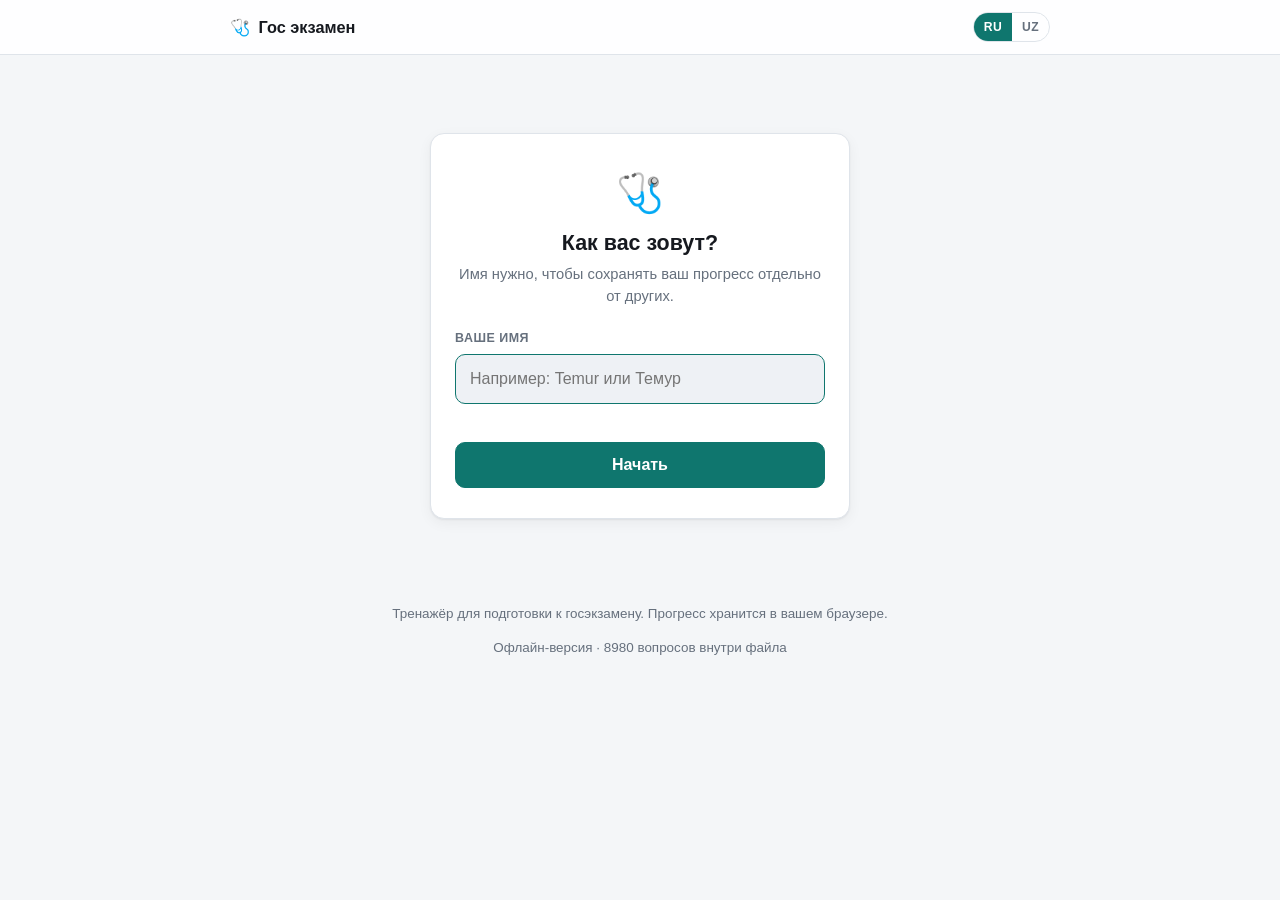
==== commit 106a010b: "feat: теги источника ответа, вход по имени, два языка интерфейса Данные (5747 -> 8980 вопросов): - н" ====
--- a/gos-exam-tests-offline.html
+++ b/gos-exam-tests-offline.html
@@ -312,55 +312,442 @@
   .question-source { display: none; }
 }
 
+
+/* --------------------------------------------------------- шапка: справа -- */
+.topbar-right { display: flex; align-items: center; gap: 8px; }
+
+.lang-switch { display: flex; border: 1px solid var(--border); border-radius: 999px; overflow: hidden; }
+.lang-btn {
+  border: none; background: transparent; color: var(--text-dim);
+  font: inherit; font-size: .76rem; font-weight: 700; letter-spacing: .03em;
+  padding: 5px 10px; cursor: pointer;
+}
+.lang-btn.active { background: var(--brand); color: #fff; }
+
+.user-chip {
+  max-width: 140px; overflow: hidden; text-overflow: ellipsis; white-space: nowrap;
+  border: 1px solid var(--border); background: var(--surface-2); color: var(--text);
+  font: inherit; font-size: .82rem; font-weight: 650;
+  padding: 5px 12px; border-radius: 999px; cursor: pointer;
+}
+.user-chip:hover { border-color: var(--wrong); color: var(--wrong); }
+
+/* ------------------------------------------------------------------ вход -- */
+.welcome-card {
+  max-width: 420px; margin: 6vh auto 0; text-align: center;
+  background: var(--surface); border: 1px solid var(--border);
+  border-radius: var(--radius); box-shadow: var(--shadow); padding: 30px 24px;
+}
+.welcome-mark { font-size: 2.4rem; }
+.welcome-card h1 { margin: 8px 0 6px; font-size: 1.34rem; }
+.welcome-sub { margin: 0 0 22px; color: var(--text-dim); font-size: .92rem; }
+.welcome-label {
+  display: block; text-align: left; font-size: .78rem; font-weight: 700;
+  text-transform: uppercase; letter-spacing: .04em; color: var(--text-dim); margin-bottom: 6px;
+}
+.text-input {
+  width: 100%; padding: 12px 14px; margin-bottom: 8px;
+  border: 1px solid var(--border); border-radius: 10px;
+  background: var(--surface-2); color: var(--text);
+  font: inherit; font-size: 1rem;
+}
+.text-input:focus { outline: none; border-color: var(--brand); }
+.text-input.invalid { border-color: var(--wrong); }
+.input-error { min-height: 18px; margin: 0 0 12px; color: var(--wrong); font-size: .82rem; text-align: left; }
+
+/* ------------------------------------------------------------------ теги -- */
+.tag {
+  display: inline-flex; align-items: center; gap: 4px;
+  font-size: .74rem; font-weight: 700; white-space: nowrap;
+  padding: 3px 9px; border-radius: 999px;
+  border: 1px solid var(--border); background: var(--surface-2); color: var(--text-dim);
+}
+.tag.tiny { font-size: .68rem; padding: 2px 7px; }
+.tag-verified { color: var(--right); border-color: color-mix(in srgb, var(--right) 45%, transparent); }
+.tag-marked { color: #a16207; border-color: #e0c07a; }
+.tag-restored { color: #1d5fae; border-color: #a9c8ef; }
+.tag-ai { color: #7c3aed; border-color: #c4b5fd; }
+.tag-disputed { color: var(--wrong); border-color: color-mix(in srgb, var(--wrong) 45%, transparent); }
+@media (prefers-color-scheme: dark) {
+  .tag-marked { color: #e3b45c; border-color: #6b5320; }
+  .tag-restored { color: #7db0ec; border-color: #2c4a72; }
+  .tag-ai { color: #c4a7f7; border-color: #4c3a75; }
+}
+
+.set-tags { display: flex; flex-wrap: wrap; gap: 5px; margin: 6px 0 2px; }
+
+.legend {
+  background: var(--surface); border: 1px solid var(--border);
+  border-radius: var(--radius); padding: 12px 16px; margin-bottom: 18px;
+}
+.legend summary {
+  cursor: pointer; font-weight: 650; font-size: .9rem; color: var(--text-dim);
+}
+.legend summary::marker { color: var(--brand); }
+.legend-list { display: grid; gap: 8px; margin-top: 12px; }
+.legend-item {
+  display: grid; grid-template-columns: auto auto 1fr; gap: 8px; align-items: baseline;
+}
+.legend-count { font-size: .78rem; font-weight: 700; color: var(--text); font-variant-numeric: tabular-nums; }
+.legend-hint { font-size: .8rem; color: var(--text-dim); }
+
+/* -------------------------------------------------------- язык тестов -- */
+.lang-field {
+  display: flex; align-items: center; gap: 10px; flex-wrap: wrap;
+  margin: 0 0 16px 2px;
+}
+.lang-field-label {
+  font-size: .74rem; font-weight: 700; text-transform: uppercase;
+  letter-spacing: .05em; color: var(--text-dim);
+}
+.lang-field .chip { padding: 6px 13px; font-size: .84rem; }
+
+.question-head { align-items: center; }
+.question-source {
+  font-size: .76rem; color: var(--text-dim); margin-bottom: 6px;
+  overflow: hidden; text-overflow: ellipsis; white-space: nowrap;
+}
+.review-item .tag { margin-top: 8px; }
 .footer a { color: var(--brand); font-weight: 600; }
+
+@media (max-width: 560px) {
+  .legend-item { grid-template-columns: auto auto; }
+  .legend-hint { grid-column: 1 / -1; }
+  .user-chip { max-width: 90px; }
+}
 
 </style>
 </head>
 <body>
 <header class="topbar">
   <div class="topbar-inner">
-    <a href="#/" class="brand"><span class="brand-mark">🩺</span> Гос экзамен</a>
-    <div id="scoreBadge" class="score-badge" hidden></div>
+    <a href="#/" class="brand"><span class="brand-mark">🩺</span> <span id="brandText">Гос экзамен</span></a>
+    <div class="topbar-right">
+      <div id="langSwitch" class="lang-switch"></div>
+      <button id="userChip" class="user-chip" type="button" hidden></button>
+      <div id="scoreBadge" class="score-badge" hidden></div>
+    </div>
   </div>
 </header>
 
 <main id="app" class="app"></main>
 
 <footer class="footer">
-  <p>Офлайн-версия · 5747 вопросов внутри файла · интернет не нужен</p>
+  <p id="footerText"></p>
+  <p id="offlineLine">Офлайн-версия · 8980 вопросов внутри файла</p>
 </footer>
 
-<script>window.EMBEDDED_DATA = {"manifest":[{"id":"ped-ambulator-ru","title":"Педиатрия — амбулаторно-поликлиническая","subject":"Педиатрия","language":"ru","count":199},{"id":"ped-1000-uz","title":"Педиатрия — 1000 тестов","subject":"Педиатрия","language":"uz","count":995},{"id":"child-surg-hospital-uz","title":"Госпитальная детская хирургия","subject":"Детская хирургия","language":"uz","count":94},{"id":"child-surg-ru","title":"Детская хирургия","subject":"Детская хирургия","language":"ru","count":97},{"id":"therapy-internal-ru","title":"Внутренние болезни","subject":"Терапия","language":"ru","count":97},{"id":"ped-1000-2-uz","title":"Педиатрия — расширенный банк","subject":"Педиатрия","language":"uz","count":776},{"id":"therapy-1000-uz","title":"Терапия — 1000 тестов","subject":"Терапия","language":"uz","count":954},{"id":"therapy-ecg-ru","title":"Терапия — ЭКГ и кардиология","subject":"Терапия","language":"ru","count":80},{"id":"therapy-table-ru","title":"Терапия — тесты по темам","subject":"Терапия","language":"ru","count":149},{"id":"therapy-test-ru","title":"Терапия — факультетская","subject":"Терапия","language":"ru","count":311},{"id":"surg-facult-ru","title":"Факультетская хирургия","subject":"Хирургия","language":"ru","count":99},{"id":"child-surg-facult-uz","title":"Факультетская детская хирургия","subject":"Детская хирургия","language":"uz","count":96},{"id":"surg-hospital-ru","title":"Госпитальная хирургия","subject":"Хирургия","language":"ru","count":995},{"id":"obgyn-ru","title":"Акушерство и гинекология","subject":"Акушерство и гинекология","language":"ru","count":82},{"id":"ped-facult-ru","title":"Факультетская педиатрия","subject":"Педиатрия","language":"ru","count":100},{"id":"surg-1000-uz","title":"Хирургия — 1000 тестов","subject":"Хирургия","language":"uz","count":623}],"sets":{"ped-ambulator-ru":{"id":"ped-ambulator-ru","title":"Педиатрия — амбулаторно-поликлиническая","subject":"Педиатрия","language":"ru","questions":[{"q":"Документы, необходимые при приеме в детское дошкольное учреждение","options":["выписка из амбулатоной карты, копия-дубликат формы 063, медицинский осмотр специалистами","выписка из 026 формы, копия-дубликат формы 064","выписка из формы 030, копия-дубликат формы 060","Выписка из 039 формы, копия-дубликат формы 058"],"correct":[0]},{"q":"Чем определяется готовность ребенка к школе:","options":["физическое, поведенческое, социально-психическое развитие","рост и развитие ребенка","здоровье","физическая выносливость"],"correct":[0]},{"q":"Что входит в тест Кернига -Йерасика:","options":["нарисовать мужчину, переписать короткую фразу из 3х букв, перерисовать группу точек","правильное произношение звуков","способность ассоциировать слова","чистота произношения букв"],"correct":[0]},{"q":"Аллергический диатез – это…:","options":["особенности реактивности организма ребенка раннего возраста","инфекционные заболевания у детией в различных возрастах","наличие гормональных изменений","состояние пониженного иммунитета"],"correct":[0]},{"q":"Клинические признаки аллергического диатеза:","options":["изменения на коже и подкожной клетчатке","изменения психического состояния","нейроэндокринные изменения","надпочечниковая и тимусная недостаточность"],"correct":[0]},{"q":"Сроки диспансерного наблюдения ребенка 1 года жизни с аллергическим диатезом","options":["каждый месяц 1 раз","2 раза в мес","ежедневно","раз в 10 дней"],"correct":[0]},{"q":"Постнатальная специфическая профилактика рахита:","options":["прием витамина Д ежедневно по 500 МЕ","личная гигиена беременной","полноценное питание","регулярные ванны матери"],"correct":[0]},{"q":"Тактика УАШ ведения ребенка с рахитом","options":["рациональное питание, патогенетическое лечение","наблюдение за прибавкой массы тела","консультация дерматолога","консультатция травматолога"],"correct":[0]},{"q":"Спазмофилия – это?","options":["заболевание детского возраста","заболевание встречающееся у пожилых","заболевание встечается у бересменных","органическое неврологическое заболевание"],"correct":[0]},{"q":"Феномен Хвостека вызывется..","options":["При не сильном ударе по передней части уха, по месту проекции разветвления лицевого нерва происходит резкое сокращение мышц на носу и веках","При постукивании понижней части икроножных мыщц отмечается резкое отведение пятки в сторону","При перетягивании жгутов верхней трети предплечья вызывается симптом руки акушера","Спазм дистальных частей конечностей"],"correct":[0]},{"q":"Феномен труссо :","options":["При перетягивании жгутов верхней трети предплечья вызывается симптом “руки акушера”","При не сильном ударе по передней части уха, по месту проекции разветвления лицевого нерва происходит резкое сокращение мышц на носуа и веках","При постукивании понижней части икроножных мыщц отмечается резкое отведение пятки в сторону","Спазм дистальных частей конечностей"],"correct":[0]},{"q":"Какой вид обмена нарушается при рахите?","options":["Минеральный","Углеводный","Липидный","Аминокислотный"],"correct":[0]},{"q":"Суточная потребность в кальции у детей дошкольного возраста","options":["25 мг/кг","35 мг/кг","10 мг/кг","50 мг/кг"],"correct":[0]},{"q":"У каких детей риск развития рахита наибольше всего ?","options":["У недоношенных","Здоровых","Детей старшего возраста","У подростков с вредными привычками"],"correct":[0]},{"q":"Муковисцидоз это ....","options":["Аутосомно-рецессивно передающееся наследственное заболевание","Аутоиммунное заболевание","Инфекционное заболевание","Особо опасное заболевание"],"correct":[0]},{"q":"Какое количество натрия и хлора в потовой жидкоти у ребенка 1 года с муковисцидозом","options":["40 ммоль/л","20 ммоль/л","60 ммоль/л","80 ммоль/л"],"correct":[0]},{"q":"Срок диспансерного наблюдения ребенка с муковвисцидозом?","options":["Пожизненно","5 лет","3 года","10 лет"],"correct":[0]},{"q":"Целиакия – это?","options":["Заболевание с врожденной непереносимостью злаковых продуктов содержащих глютен","Иммунологическое заболеваине","Инфекционо-аллергическое заболевание","Аутоиммунное заболевание"],"correct":[0]},{"q":"Продолжительность диеты пир целиакии ?","options":["Пожизненно","10 лет","В зависимости от выраженности клинических признаков","5 лет"],"correct":[0]},{"q":"Согласно рекомендации ВОЗ какой метод наиболее удобен и доступен при оприделении степени тяжести анемии?","options":["Определении степени бледности ладоней рук","Определение Нb","Определение цвеового показатлея","Определине сывороточного железа"],"correct":[0]},{"q":"Суточная потребность в железе у ребека 1 года","options":["0,8-1,0 мг","10 мг","12-15 мг","0.5 мг"],"correct":[0]},{"q":"Что является Источник:о депо железа ?","options":["Гемосидерин ва ферритин","трансферрин","апотрансферин","протопорфирин"],"correct":[0]},{"q":"Причина кровопотери развивающейся анемии ?","options":["Глисты, диарея, гастроэнтерит","Дефицит витамина А","Дефицит витамина С","Непереносимость коровьего молока"],"correct":[0]},{"q":"Какие вакцины нельзя замораживать ?","options":["Живые","Убитые","Анатоксины","Рекомбинанты"],"correct":[0]},{"q":"Кого в родильном доме не вакцинируют ?","options":["Недоношенные весом менее 800 грамм","Здоровые доношенные","Здоровые доношенные дети из двойни","Переношенные"],"correct":[0]},{"q":"Вакцинируется ли здоровый ребенок родившийся от матери с открытой формой туберкулеза?","options":["Сразу отлучается от матери и вакцинируется через 2 мес","Не вакцинируется","Вакцинируется в старшем возрасте","Вакцинируется стразу после рождения"],"correct":[0]},{"q":"Какие из перечисленных ситуаций не противопоказаны к вакцинации","options":["Желтушность в период новорожденности","Анафилактический шок","Иммунодефицитное состояние, родовая черепно-мозговая травма","Опухоли"],"correct":[0]},{"q":"Когда принят национальный календарь профилактических прививок ?","options":["30.08.2002 г СанПиН № 0132-02","30.08.1998 г СанПиН № 0132-02","30.08.2001 г СанПиН № 0132-02","30.08.1999 г СанПиН № 0132-02"],"correct":[0]},{"q":"Какую привику делаю в родильном доме на 1 сутки жизни ребенка","options":["ВГВ-1","БЦЖ","ОПВ-0","ХИБ"],"correct":[0]},{"q":"Какие прививки делают в родильном доме на 2-5 день жизни ?","options":["ВГВ-1, БЦЖ, ОПВ-0","ХИБ, ОПВ-1, БЦЖ","ОПВ-0, ВГВ-2, РОТО-1","БЦЖ, ПНЕВМО-1, ВГВ-2"],"correct":[0]},{"q":"При каком пороке сердца отмечается грубый систолический шум ?","options":["открытый аортальный проток","недостаточность митрального клапана","аортальный стеноз","недостотчность аортального клапана"],"correct":[0]},{"q":"В чем преимущество семейной медицины?","options":["Независимо от возраста , пола и болезни, оказание всесторонней мед.помощи","Использование дорогостоящей аппаратуры","возможность использования помощи специалистов","расширение возможности частной медицины"],"correct":[0]},{"q":"Какие из перечисленных относятся к невербальному типу общения?","options":["контакт взглядом","слушать","поощрение","понимать"],"correct":[0]},{"q":"Основной действующий документ МЗ РУз о деятельности СВП?","options":["Приказ № 80","Приказ № 137","Приказ № 191","Приказ № 100"],"correct":[0]},{"q":"В каком продукте наибольше всего количество витамина С?","options":["Петрушка","картошка","арбуз","тыква"],"correct":[0]},{"q":"Что такое физическое развитие","options":["Совокупность и взаимосвязь морфологических и функциональных признаков","жизненная емокость легких","пониженный мышечный тонус","отставание в развитии"],"correct":[0]},{"q":"Что такое дизурия?","options":["Нарушение мочеиспускания","Увеличение ночного диуреза","мочеиспускание часто и малыми порциями","Боли при мочеиспускании"],"correct":[0]},{"q":"Какой документ СВП является является амбулаторной медицинской картой","options":["Форма №025","Форма № 111","Форма №063","Форма №030"],"correct":[0]},{"q":"В каком документе регистрируются прививки детям до 16 лет?","options":["Форма №063","Форма №025","Форма №030","Форма № 058"],"correct":[0]},{"q":"Санаторно-курортная карта это какая форма?","options":["Форма № 072","Форма № 075","Форма № 078","Форма № 085"],"correct":[0]},{"q":"Какие жидкости дают ребенку до 6 мес жизни?","options":["Жидкости не дают","Чай","Кипяченая вода","Фруктовый сок"],"correct":[0]},{"q":"Сколько раз в течение суток нужно кормить ребенка грудью?","options":["Столько сколько хочет ребенок","Каждые 2 часа","Каждые 3 часа","7 раз в сутки"],"correct":[0]},{"q":"Что относится к проблемам горла?","options":["покраснение и гнойный налет в горле, увеличение шейных лимфатических узлов","Не может пить и глотать","Повреждение слизистых полости рта","Увеличение небных миндалин"],"correct":[0]},{"q":"Что относится к тяжелым классификациям по программе ИВБДВ?","options":["Тяжелая пневмония,тяжелое обезвоживание,очень тяжелое фебрильное заболевание, абсцесс глотки,мастоидит,тяжелое нарушение питания и тяжелая анемия","Умеренное обезвоживание","Затяжная диарея","Неосложненная лихорадка"],"correct":[0]},{"q":"Форма 025/х это","options":["Амбулаторная медицинская карта","Стат талон","Прививочная карта","Дневник врача"],"correct":[0]},{"q":"Форма 063/у - это?","options":["Прививочная карта","Дневник врача","Стат талон","Экстренное извещение"],"correct":[0]},{"q":"Первичная профилактика - это?","options":["полный охват населения по профилактике заболеваний по полу, профессии, возрасту, социальному происхождению","определени факторов наносящих вред здоровью и своевременное проведение медицинких осмотров.","Комплексное лечение заболеваний и ликвидация осложнений","Борьба с пьянством и курением"],"correct":[0]},{"q":"ИГКС применяемый при бронхиальной астме?","options":["беклометазон дипропионат","гидрокортизон","дексаметазон","преднизолон"],"correct":[0]},{"q":"Противопоказание к вацинации БЦЖ?","options":["Внутриутробная инфекция,гемолитическая болезнь, недоношенность 2-3 степени","вес ребенка ниже 3000г","анемия матери","крупный вес плода"],"correct":[0]},{"q":"Осложнение не характерное БЦЖ?","options":["Судорожный синдром","Холодный абсцесс","Регионарный лимфаденит","Келлоидный рубец"],"correct":[0]},{"q":"Через сколько времени после постановки реакции Манту проводится вакцинация БЦЖ?","options":["Через 72 часа","Через 12 часов","Через 18 часов","Через 56 часов"],"correct":[0]},{"q":"Противопоказание к ревакцинации БЦЖ ?","options":["СПИД, онкологическое заболевание, активная форма туберкулеза","пневмония","Острый бронхит","ОРВИ"],"correct":[0]},{"q":"Сроки вакцинации БЦЖ-1","options":["В роддоме на 2-5 сутки","10 лет","1 год","6 лет"],"correct":[0]},{"q":"Срок вакцинации ВГВ- 1?","options":["1 день","2-5 день","3 день","При выписке"],"correct":[0]},{"q":"Когда назначают витамин А ?","options":["корь с осложнением на глаза и нарушение питания","не может пить и глотать","иммунодефиците","рахите"],"correct":[0]},{"q":"Частые осложнения гриппа?","options":["пневмония","ревматизм","Отек конечностей","Боли в животе"],"correct":[0]},{"q":"Возбудители гриппа?","options":["Вирусы","бактерии","Риккетсии","грибки"],"correct":[0]},{"q":"Какие продукты нарушают всасывание железа?","options":["Чай, кофе","фрукты","Овощи","зелень"],"correct":[0]},{"q":"На какой период назначают антибиотики при острой инфекции уха по программе ВОЗ “ИВБДВ”","options":["5 дней","3 дня","Не назначают","10 дней"],"correct":[0]},{"q":"Какими критериями определяется нарушение питания?","options":["Рекомендации ВОЗ, стандартными показателями","По формуле Воронцовой","По формуле Тура","По таблице Кисляковской"],"correct":[0]},{"q":"Как влияет окситоцинный рефлекс на грудное молоко?","options":["Стимулирует выработку грудного молока","Релаксирует матку","Повышает мышечный тонус","Угнетает выработку грудного молока"],"correct":[0]},{"q":"Какое преимущество грудного молока перед другими видами кормления?","options":["защита от инфекционных заболеваний","обеспечивает всасывание лекарств","улучшает зрение","вызывает физиологический сон"],"correct":[0]},{"q":"Не считается абсолютным противопоказанием к кормлению грудным молоком со стороны матери","options":["ВИЧ","сифилис","туберкулёз","Острое психическое расстройство"],"correct":[0]},{"q":"Какие лабораторные анализы не используются при определении СПИД","options":["Общий анализ крови","иммуноблот","иммуноферментный","Определение СД4"],"correct":[0]},{"q":"Препятствия эффективному консультированию?","options":["ограниченность времени, отсутствие полной клинической информации, недостаточность практических навыков, агрессивность отноения, психические болезни","не оформленность кабинета врача, не полный сбор анамнез","отсуствие или недостаточность специалистов","необщительный характер пациента"],"correct":[0]},{"q":"Признаки стрептококкового фаригита:","options":["белый налет в горле, увеличение шейных лимфатических узлов","рвота после приема пищи","покраснение горла","Не может глотать"],"correct":[0]},{"q":"Признаки нестрептококкового фарингита:","options":["Покраснение горла","Белый налет в горле","Рвота после приема пищи","Увеличение лимфатических узлов"],"correct":[0]},{"q":"Индекс массы тела в норме?","options":["19-25","30-39,9","25-29,9","19-40"],"correct":[0]},{"q":"Индекс массы тела выше нормы?","options":["25-29,9","16-19","20-22","19-25"],"correct":[0]},{"q":"Как определить ИМТ?","options":["соотношение массы тела( кг) к квадрату роста (м.кв)","соотношение окружность бедра к окружности талии","соотношение окружности талии к окружности бедра","соотношение роста к массе"],"correct":[0]},{"q":"Синдром Титце это...","options":["Боль и отченость в хрящевой ткани 2-4ребра","внезапное повышение температуры тела","понижение аппетита, похудание","боль в суставе"],"correct":[0]},{"q":"Своевременное введение прикорма это…","options":["введение прикорма после 6 месяцев","кормление смесями","давать жидкость с 10 мес","с 5 мес давать смеси"],"correct":[0]},{"q":"Учетная форма для регистрации инфекционных заболеваниий (экстренное извещение)","options":["058/у","055/у","063/у","064/у"],"correct":[0]},{"q":"Физиологическая желтуха - это:","options":["гемолиз эритроцитов при отсутствии ферментативной активности печени","изменение в слоях кожи в измененной среде","признаки гепатита","несовместимость группы крови матери и ребенка"],"correct":[0]},{"q":"Абсцесс глотки - это:","options":["сильная боль в горле когда не может пить и глотать","рвота после приема пищи","белый налет в горле","увеличение шейных лимфатических узлов"],"correct":[0]},{"q":"Абсолютное противопоказание к прививкам?","options":["сильная реакция предыдущей прививки","анемия","искусственное вскармливание","Гнойнички на коже"],"correct":[0]},{"q":"Частота дыхания новорожденного","options":["40-60","18-20","15-18","23-27"],"correct":[0]},{"q":"Клинические признаки рахита 1-степени","options":["Беспокойство, краниотабес,потливость","Увеличение печени и селезенки","Квадратная голова","“Х”и“О” - образное искривление нижних конечностей"],"correct":[0]},{"q":"Типичный возраст для нефробластомы:","options":["2–5 лет","0–1 год","7–10 лет","11–14 лет"],"correct":[0]},{"q":"Как кормить ребенка в возрасте 2-5 лет?","options":["Пища с семейного стола","Больше жидкостей","Коровье молоко","Жидкая пища"],"correct":[0]},{"q":"Какое количество населения обслуживает СВП 1-типа?","options":["1500","3500","6000","10000"],"correct":[0]},{"q":"Сколько периодов у астматического статуса?","options":["3","6","2","4"],"correct":[0]},{"q":"Сколько групп здоровья у новорожденных?","options":["5","3","2","6"],"correct":[0]},{"q":"Часто встречающиеся заболевания у детей в возрасте 2-5 лет","options":["Пневмония, ОРВИ, корь, ветряная оспа, дизентерия, вируный гепатит","ревматизм","хронический пиелонефрит","рахит"],"correct":[0]},{"q":"К признакам диспепсии не относятся?","options":["Повышение температуры тела","Отрыжка","Изжога","тошнота"],"correct":[0]},{"q":"Что не является причиной кровохарканья?","options":["Острый панкреатит","Образования в лекгих и бронхах","Болезни крови","туберкулез"],"correct":[0]},{"q":"Сроки вакцинации АДСМ -6 ?","options":["16 лет","7 лет","5 лет","12 лет"],"correct":[0]},{"q":"Сроки вакцинации АКДС-4 и ОПВ-4 ?","options":["16 месяцев","1 год","3 месяцев","6 месяцев"],"correct":[0]},{"q":"С чего начинается лечение анафилактического шока?","options":["прекращение введения препарата, вызвавшего шок","антигистаминные препараты","введение гормонльных препаратов","введение адреналина"],"correct":[0]},{"q":"Факторы недостаточности веса ребенка","options":["алиментарные, инфекционные, неблагоприятное влияние факторов окружающей среды","Гиперактивность ребенка","избыточная активность ЖКТ","дополнительное питание"],"correct":[0]},{"q":"Срок диспансерного наблюдения ребенка с ангиной?","options":["2 года","пожизненно","3 года","1 год"],"correct":[0]},{"q":"Какой из анемий относится к гипохромной?","options":["железодефицитиная","гипопластическая","гемолитическая","В12 дефицитная"],"correct":[0]},{"q":"Цель проведения теста Керна-Ирасека","options":["определить степнь подготовки ребенка в школу","определить степнь подготовки ребенка в дошкольное учреждение","определить степнь подготовки ребенка в лицей","определить степнь подготовки ребенка на учебные курсы"],"correct":[0]},{"q":"Тактика ВОП при классификаторе в красной зоне рекомендации ВОЗ по “ИВБДВ”?","options":["Немедленно направить в стационар","Амбулаторное наблюдение","Активный патронаж медсестры","Отправить на консультацию к узкому специалисту"],"correct":[0]},{"q":"Факторы приводящие к развитию бронхиальной астмы","options":["атопия","частые купания","частые прогулки","пол больного"],"correct":[0]},{"q":"Как привить ребенка с повышенной возбудимостью, не имеющий неврологических признаков?","options":["по календарю проф.прививок, на фоне седативных препаратов","по календарю","лечить 10 дней седативными препаратами","не прививать"],"correct":[0]},{"q":"Если нет эффекта после длительного приема антибиотиков широкого спектра, тактика ВОП?","options":["исследовать на иммунодефицитное состояние","рентгенологическое исследование","бронхоскопия","бронхография"],"correct":[0]},{"q":"В каком возрасте вызывается защитный рефлекс?","options":["До 2 месячного возраста","6 месяцев","8 месяцев","4 месяца"],"correct":[0]},{"q":"У больного общий гемоглобин крови 80 г/л, укажите степень тяжести анемии?","options":["Среднетяжелая степень","Легкая степень","Нет анемии","Тяжелая степень"],"correct":[0]},{"q":"Согласно какого приказа МЗ Руз ведется деятельность СП ?","options":["Приказ №100","Приказ №80","Приказ № 137","Приказ №191"],"correct":[0]},{"q":"Каков плач доношенного здорового ребенка?","options":["Высокий, звонкий","низкий","беззвучный","хриплый"],"correct":[0]},{"q":"Количество порций мочи при суточном диурезе?","options":["8 порций","4 порций","5 порций","6 порций"],"correct":[0]},{"q":"Общие признаки опасности - это?","options":["Ребенок не может пить или сосать грудь, после каждого питья рвота, у ребенка судороги, ребенок летаргичный или безсознания","У ребенка гипертермия","У ребенка жажда","Пониженный аппетит"],"correct":[0]},{"q":"Журнал регистрации профилактических прививок?","options":["064/у","063/у","039/у","080/у"],"correct":[0]},{"q":"Суточная потребность в поваренной соли согласно рекомендации ВОЗ ?","options":["5 гр","3 гр","10 гр","неограниченно"],"correct":[0]},{"q":"Диспансерный учет больного с гастритом?","options":["2 года","пожизненно","3 года","На учет не берется"],"correct":[0]},{"q":"Какой препарат рекомендуем при гастроэзофагеальном рефлюксе?","options":["Мотилиум","амоксациллин","метронидазол","гастроцепин"],"correct":[0]},{"q":"Причины гельминтозов?","options":["несоблюдение санитарно-гигиенических правил","несвоевременное питание","переедание","недоедание"],"correct":[0]},{"q":"Гипогалактия это?","options":["сниижение функции выработки молока грудными железами в период лактации","повышение функции выработки молока грудными железами в период лактации","увеличение количества грудного молока","неизмененная функция желез грудного молока"],"correct":[0]},{"q":"К какому возрасту формируются устойчивые рефлексы?","options":["К началу 2го месяца","К 6 месяцам","К 2 годам","К 3 годам"],"correct":[0]},{"q":"К какому возрасту начинают прорезываться молочные зубы?","options":["6-8 месяцев","9-10 месяцев","5-6 месяцев","3 месяца"],"correct":[0]},{"q":"Какие движения характерны для доношенного новорожденного?","options":["активные некординированные с гипертонусом мышц","координированные движения","гипотонусмышц с координированными движениями","слабые движения с гипотонусом мышц"],"correct":[0]},{"q":"Какие показатели отражают физическое развитие ребенка:","options":["антропометрия, соматические и функциональные показатели","итоги медицинского осмотра и количество посещений в СВП","показатели смертности и распространенности заболеваний в местности","прирост населения, статистика, динамика, , механика движений"],"correct":[0]},{"q":"Физические факторы риска это:","options":["биологические, генетические, экологические и социальные факторы, неблагоприятновлияюшие на здоровье человека и приводящие к необратимым, нежелательным последствиям","Экзогенные внешние факторы","эндогенные внутренние факторы","эндо- и экзогенные факторы риска"],"correct":[0]},{"q":"Какие тесты не определяют нервно-психическое развитие новорожденного?","options":["Шкала Дубовича","слабо-ассоциативный тест","мотометрический тест","тест Керна-Ирасека"],"correct":[0]},{"q":"Какой новорожденный считается маловесным?","options":["ВПР 2700 и ниже грамм","ВПР 2600 грамм","ВПР 3000 грамм","ВПР 3200 грамм"],"correct":[0]},{"q":"Какие гормоны стимулируют лактацию","options":["окситоцин, пролактин","кортикостероиды","прогестероны","экстрагены"],"correct":[0]},{"q":"Какие вакцины считаются \"живыми\"?","options":["полиомиелит, противотуберкулезная, корь, эпид паротит,рото","АКДС","ВГВ","ХИБ"],"correct":[0]},{"q":"Какая вакцина не проводится при ВИЧ инфекции?","options":["БЦЖ","КПК","АКДС","ВГВ"],"correct":[0]},{"q":"При каком заболевании не отмечается боль в груди?","options":["рахит","Остеохондрозе грудных отделов","Синдром Титца","Состояние после переломов"],"correct":[0]},{"q":"Какие продукты относятся к 5 группе продуктов?","options":["Жиры и сладости","Мясо,рыба,яйца","бобовые","молоко и молочные продукты"],"correct":[0]},{"q":"Какие факторы тормозят окситоциновый рефлекс?","options":["стресс, боль, волнение","материнская любовь к ребенку","привязанность к ребенку","вера в правильности ухода за ребенком"],"correct":[0]},{"q":"Какое молоко не имеет аналогов по пищевой и иммуной ценности?","options":["молозиво","раннее","позднее","обогащенное витаминами искусственная смесь"],"correct":[0]},{"q":"После какой прививки вероятность развития серозного менингита высока?","options":["КПК","АКДС","ОПВ","БЦЖ"],"correct":[0]},{"q":"В каком пищевом продукте в большом количестве содержится кальций?","options":["Сыр, молоко,петрушка","яблоки","мясо","сладости"],"correct":[0]},{"q":"Какой препарат назначаю при лечении диареи согласно рекомендациям ВОЗ","options":["Цинк","Калий","Кальций","магний"],"correct":[0]},{"q":"Какие вопросы нужно задавать при МЛО?","options":["Открытые вопросы","Закрытые вопросы","Аналитические","Контрольные"],"correct":[0]},{"q":"Признаки мастоидита?","options":["болезненная припухлость за ухом","болезненная подчелюстная опухоль","боль в ухе в подчелюстной области","боль в груди"],"correct":[0]},{"q":"Форма большого родничка","options":["ромб","круглая","удлиненный эллипс","овальная"],"correct":[0]},{"q":"В каких случаях может развитиься гипервитаминоз Д?","options":["при неправильном назначении вит Д - в высоких дозах","при назначении низких доз вит Д","при смешанном вскармливании","при искусственном вскармливании"],"correct":[0]},{"q":"Больничный лист матери по уходу за больным ребенком в условии СВП выдается?","options":["На 14 дней","На 3 дня","На 5 дней","На 7 дней"],"correct":[0]},{"q":"Какую численность населения обслуживает СВП 1 типа?","options":["1500 тыс человек","1800 тыс человек","1200 тыс человек","600 тыс человек"],"correct":[0]},{"q":"В каком возрасте чаще встречается корь?","options":["1-5 лет","1 год","7-8 лет","У взрослых"],"correct":[0]},{"q":"Срок первой вакцинации против кори","options":["1 год","2 года","16 месяцев","6 лет"],"correct":[0]},{"q":"Основной клинический признак кори","options":["Пятна Филатова-Коплика","Симптом Щеткина-Блюмберга","Симптом ригидности затылочных мышц","Симптом Пастернацкого"],"correct":[0]},{"q":"Клинический протокол -это?","options":["пособие для клинического ведения больных","рекомендации, разработанные ведущими специалистами-профессорами","зарубежное пособие для врачей","отчетная форма документации"],"correct":[0]},{"q":"Укажите степень анемии при уровне гемоглабина 78г/л ?","options":["2 степень","1 степень","4 степень","3 степень"],"correct":[0]},{"q":"Через какое время возможны осложнения после вакцинации КПК?","options":["Через 4-10 дней","Первые 3 дня","В первые сутки","В 3-6 месяцев"],"correct":[0]},{"q":"Эмоционально-психологическое преимущество кормление грудью материнским молоком для ребенка","options":["мало плачет, быстро развивается, наслаждается","мало спит, много плачет","отстает в развитии","капризный"],"correct":[0]},{"q":"Преимущество кормления грудным молоком","options":["чувственная взаимосвязь, сохраняет от преждевременного наступления беременности матери","ускоряется умственное развитие","улучшается обмен веществ","ускоряется физичесоке развитие"],"correct":[0]},{"q":"По рекомендации ВОЗ длительность выделения из уха при хронической инфекции уха","options":["14 дней и более","7дней","3 дня","6 месяцев"],"correct":[0]},{"q":"Диурез в количестве 2 литров/сут и более называется?","options":["Полиурия","никтурия","Олигурия","ищурия"],"correct":[0]},{"q":"Часто встречающаяся анемия - это?","options":["Железодефицитная анемия","витамин В12 дефицитная анемия","фолиеводефицитная анемия","бекловодефицитная анемияси"],"correct":[0]},{"q":"Грубый лающий кашель характерен для?","options":["Острого ларингита","трахеита","Бронхита","пневмонии"],"correct":[0]},{"q":"Ваша тактика при показателе ПСВ 69%","options":["усилить терапию следующей ступенью лечения","стационарное лечение","немедикаментозное лечение","медикаментозное лечение"],"correct":[0]},{"q":"Дополнительное питание по определению ВОЗ- это..","options":["введение пищи и жидкостей после 6 мес жизни","биологические активный добавки","введение искусственных смесей и каши в питание ребенка","в\\в введение белоквых жидкостей"],"correct":[0]},{"q":"Своевременное введение прикорма это","options":["постепенное введение после 6 мес прикорма в виде овощных каш и жидкостей","введение жидкостей и фруктового сока в 4 мес","переход на общий семейный стол","пища с семейного стола, и не давать чай и кофе"],"correct":[0]},{"q":"Укажите 3 модели консультирования:","options":["физическое психологическое, социальное","выяснение проблем, лечение и реабилитация","экономия аремени, экономический эффект, снижение заболеваемости","осмотр, задать достаточное количество вопросов, дать совет по дорогостоящему лечению"],"correct":[0]},{"q":"Охарактеризуйте свойства молозива","options":["желтоватая, липкая, сладковатая","без вкуса водянистая","жирная","обезжиренная водянистая"],"correct":[0]},{"q":"Что означает слово \"Скрининг\"","options":["отсев","суммирование","проверка","предсказание"],"correct":[0]},{"q":"Количество прикорма 6 мес ребенку при естественном вскармливании ?","options":["1","3","Сколько хочет","4"],"correct":[0]},{"q":"Тактика Воп при выделении из пупочной раны у новорожденного в возрасте 21 день:","options":["госпитализация","Амбулаторное лечение","Наложение асептической повязки","Обработка фурациллином"],"correct":[0]},{"q":"Какое время должно пройти для начала работы с собранной мочой больного?","options":["1-1,5 часов","Сразу после мочеиспускания","Сразу после приема в лаборатории","Не имеет значения"],"correct":[0]},{"q":"Нутриенты молозива :","options":["витамин А, В, С.Е, ферменты, иммунные тельца","белки жиры","минералы","углеводы"],"correct":[0]},{"q":"Тактика ВОП при низком весе","options":["Дать советы по питанию","обследование в стационаре","ежедневный мониторинг веса","витамины"],"correct":[0]},{"q":"З задачи консультирования?","options":["правильная постановка диагноза, оценка состояния и тревожное состояние больного, удостовериться о правильном понимании больным врача","дойти в доверие больного, уметь выйти из ситуации, дать хороший совет","полный осмотр врача, уделить больше времени на консультацию,","осмотр, задать достаточное количество вопросов, дать совет по дорогостоящему лечению"],"correct":[0]},{"q":"При каком заболевании не отмечается кровохарканье?","options":["Эмфизема легких","Митральный стеноз","бронхоэктазы","ТЭЛА"],"correct":[0]},{"q":"Когда наблюдается гипогликемия ?","options":["при повышенной дозе введенного инсулина","циррозе печени","при введении кортикостероидов","при антибиотикотерапии"],"correct":[0]},{"q":"Преимущества семейной медицины:","options":["Оказание помощи независимо от возраста пола и болезни","использование новейшей аппаратуры","обеспеченность специалистами","возможность частной врачебной практики"],"correct":[0]},{"q":"Срок второго патронажа здорового доношенного ребенка","options":["14 день","25 день","1 месяц","40 день"],"correct":[0]},{"q":"Какое исследование не проводится в СВП?","options":["эхокардиография","электрокардиография","офтальмоскопия","риноскопия"],"correct":[0]},{"q":"Отличия грудного и коровьего молока?","options":["наличие в грудном молоке эссенциальных жиров, обеспечивающих развитие каппилляров головного мозга","обилие жиров","наличие лактоглобулина","обилие воды"],"correct":[0]},{"q":"Методы поддержки лактации у матери","options":["соблюдение режима, частое кормление, достаточное количество приема жидкости","меньше физических нагрузок","частое и и обильное питание","частое и обильное употребление молока и кисломолочных продуктов"],"correct":[0]},{"q":"Причина гипогалактии?","options":["неуверенность, стрессы, отказ от кормления, усталость","плоский сосок матери","малый размер грудных желез матери","малый вес ребенка при рождении"],"correct":[0]},{"q":"Противопоказания к кормлению груди со стороны матери ?","options":["СПИД,открытая форма туберкулеза,онкологические заболевания","Анемия","Пониженный иммунитет","Сахарный диабет"],"correct":[0]},{"q":"Срок вакцинации КПК - 2?","options":["6 лет","7 лет","5 лет","2 года"],"correct":[0]},{"q":"Укажите 3-группу продуктов рационального питания?","options":["молоко и кисломолочные продукты","овощи и фрукты","хлеб и зерновые, картофель","мясо, рыба, яйца"],"correct":[0]},{"q":"Триада при синдроме Рейтера ?","options":["уретрит, отит, ирит","уретрит, отеки нарушение зрения","уретрит, артрит, нарушение слуха","уретрит, артрит, ирит"],"correct":[0]},{"q":"Признаки тяжелого обезвоживания","options":["летаргичен или бессознания, западение глаз, кожные складки расправляются очень медленно","беспокоиность","жажда","медленное расправление кожных складок"],"correct":[0]},{"q":"Какие из вопросов соответствуют МЛО?","options":["вербальный и невербальный обмен информации между личностями","спор и обсуждение инормации между личностями","монолог информатора","активный прием информации"],"correct":[0]},{"q":"Что не характерно для здорового образа жизни","options":["повышенное питание","рациональное питание","двигательная активность","рациональный отдых"],"correct":[0]},{"q":"Укажите признаки обострения ХОБЛ","options":["усиление кашля, увеличение количества, мокротый, образование гнойной мокроты","одышка в покое","боли в груди при кашле","одышка с сухим кашлем"],"correct":[0]},{"q":"Что рекомендовано при железодефицитной анемии ?","options":["препараты железа и рациональное питание","белки и рациональное питание","витамины ва рациональное питание","анаболические гормоны"],"correct":[0]},{"q":"Когда прикладывают младенца к груди?","options":["Сразу же после родов в течение 30 мин","Через 2 часа после родов","через 12 час после родов","через сутки после родов"],"correct":[0]},{"q":"Показатель неполноценного питания грудным молоком","options":["ребенок мочится менее 6 раз сут","ребенок мочится часто и мало","мочится редко обильно","ночной энурез выше дневного"],"correct":[0]},{"q":"В каком году и в каком документе сказано о реформах первичного звена здравоохранения ?","options":["Указ Президента РУз №2107 от 10 ноября 1998 г","“Основные направления реформ здавоорхранения государственной программы \" РУз№ 464","ПП № 3214 26.02. 2003 г “Об основных направлениях реформ здавоорхранения РУз ”","ПП № 3923 19.09. 2007 йил “О приоритетных направлениях реформ здавоорхранения Руз\""],"correct":[0]},{"q":"Основные принципы национальной модели здравоохранения Узбекистана?","options":["приоритетность профилактической медицины, ведение здорового образа жизни","отсвественность населениия за свое здоровье","развитие 2 звена здравоохранения","приритетность частного сектора лечебно-диагностических служб"],"correct":[0]},{"q":"В клинической лаборатории анализа мочи не изучаются:","options":["Бак посев мочи","Общие свойства мочи","Биохимические свойства","Химические свойства"],"correct":[0]},{"q":"Указ Президента РУз \"Об укреплении репродуктивного здоровья населения, охраны материнства, детства и подростков\"?","options":["№2221","№1044","№1096","№ 2971"],"correct":[0]},{"q":"Кто определяет зрелость организованных детей при подготовке к школе?","options":["Педагог","психиатр","Невропатолог","УАШ"],"correct":[0]},{"q":"Продолжительность физиологической желтухи?","options":["От 2 до 6 дней","2 недели","1 месяц","До 45 дней"],"correct":[0]},{"q":"Какой возраст охватывает период полового созревания?","options":["9-14 лет","15-16 лет","16-18 лет","20-22 года"],"correct":[0]},{"q":"В каком возрасте усиливается рост мальчиков?","options":["10-12 лет","13-15 лет","7-8 лет","25-27 лет"],"correct":[0]},{"q":"Первое антропометрическое измерение новорожденных проводят в срок…","options":["Сразу после рождения","После выписки из роддома","На первом приеме у врача","В день выписки из роддома"],"correct":[0]},{"q":"Затяжной кашель - это ?","options":["Кашель более 3 недель","Кашель в течении года и более","Кашель свыше 6 месяцев","Кашель в течении 3 дней"],"correct":[0]},{"q":"Стрептококковый фарингит?","options":["Гнойный налет зева и увеличение лимфатических узлов","Спокойный зев","Катаральные явления в полости рта","Покраснение зева"],"correct":[0]},{"q":"Перикардит-это?","options":["Воспаление наружной оболочки","Воспаление мышечной оболочки","Воспаление внутренной оболочки","Воспаление всех оболочек"],"correct":[0]},{"q":"Состояние кожи у доношенного новорожденного ?","options":["Бледно-розовая, гладкая, эластичная, пушок на плечиках","Кожа тонкая, сухая","Кожа грубая с трещинами","Красная эритема"],"correct":[0]},{"q":"Пульс новорожденного:","options":["120-140","100","80-100","60-90"],"correct":[0]},{"q":"Осложнение язвенной болезни желудка и 12перстной кишки?","options":["Кровотечение","Ночные боли в области эпигастрии","Рвота","изжога"],"correct":[0]},{"q":"Тактика ВОП при малигнизации язвы","options":["направление к онкологу","направление к хирургу","лечит ВОП"],"correct":[0]},{"q":"Учетная форма журнала ежедневной регистрации?","options":["074/у","025/у","064/у","063/у"],"correct":[0]},{"q":"Характер мокроты при бронхиальной астме?","options":["“стекловидная”","“ржавая”","“шоколадная”","“кровавая”"],"correct":[0]},{"q":"Журнал регистрации проф прививок","options":["064/у","063/у","039/у","080/у"],"correct":[0]},{"q":"Форма профилактических прививок:","options":["063/у","058/у","030/у","025/у"],"correct":[0]},{"q":"Учетная форма о заключение инвалида с детства","options":["080/у","088/у","055/у","058/у"],"correct":[0]},{"q":"Как определяется скрытое кровотечение ?","options":["через 3 дня после специальной диеты","диета не обязательна","после сифонной клизмы","после очистительной клизмы"],"correct":[0]},{"q":"Лабораторные исследования для диагностики скрытого кровотечения","options":["Проба Грегерсона (кал на скрытую кровь)","Проба Швахмана","Проба Шобера","Проба Тиффно"],"correct":[0]},{"q":"Карта диспансерного наблюдения","options":["030/у","039/у","088/у","063/у"],"correct":[0]}]},"ped-1000-uz":{"id":"ped-1000-uz","title":"Педиатрия — 1000 тестов","subject":"Педиатрия","language":"uz","questions":[{"q":"Чақалоқлик даври:","options":["хаётининг биринчи 28 куни","хаётининг биринчи 30 куни","хаётининг биринчи 40 куни","хаётнинг биринчи 20 куни"],"correct":[0]},{"q":"Эрта неонатал давр:","options":["хаётининг биринчи 7 куни","хаётининг биринчи 5 куни","хаётининг биринчи 28 куни","хаётининг биринчи 10 куни"],"correct":[0]},{"q":"Соғлом чақалоқлар Апгар шкаласи бўйича қандай бахоланади:","options":["8-10 бал","6-10 бал","6-8 бал","7-8 бал"],"correct":[0]},{"q":"Транзитор холатларга қуйидагилар киради:","options":["тана вазнининг биринчи 3-4 кунида максимал 10%га камайиши","15% га камайиши","12% га камайиши","биринчи 10 кунида 10% га камайиши"],"correct":[0]},{"q":"Асфиксиянинг бирламчи реанимацияси принциплари нимадан иборат:","options":["АВС - реанимация \"қадам бақадам\"","А - хаво йўлларини тозалаш","В - ташқи нафасни тиклаш","С - гемодинамик ва метаболик бузилишини даволаш"],"correct":[0]},{"q":"Чала туғилган чақалоқ бу:","options":["хомиладорлик 37 хафтасига туғилган, тана вазни дан кам бўлган гўдак","исталган гестация муддатида туғилган, тана вазни ни ташкил қилган гўдак","тана вазни бўлган уз муддатида туғилган бола","тана вазни билан туғилган бола"],"correct":[0]},{"q":"ВОЗ ва ЮНИСЕФ экспертлари бўйича кўкрак билан боқишлар нечта принциплари бор:","options":["10","5","8","7"],"correct":[0]},{"q":"Оғир асфиксияда Апгар шкаласи бўйича баҳолаш нечага тенг:","options":["0-3 бал","2-4 бал","2-5 бал","5 бал 1"],"correct":[0]},{"q":"Тери ва тери ости каватининг инфекцион касалликларига киради:","options":["везикулопустулез, псевдофурункулез","янги туғилган чақалоқлар мастити","склерема, флегмона","адипонекроз"],"correct":[0]},{"q":"Плацентанинг функциялари:","options":["барча жавоблар тўғри","транспорт ва нафас олиш","метаболик","барьер"],"correct":[0]},{"q":"Асфиксияда ўтказиладиган реанимациянинг А-қадами нимадан иборат:","options":["реанимациянинг 1-қадами - нафас йулини тиклаш","ташкари нафасни тиклаш","гемодинамик бузилиши коррекцияси","харорат режими регуляцияси"],"correct":[0]},{"q":"Ревматизмга хос булган тери белгилари:","options":["ануляр тошма","юлдузчали тошма","петихиал тошма","майда нукталик тошма"],"correct":[0]},{"q":"Асфиксияда ўтказиладиган реанимациянинг Б-қадами нимадан иборат:","options":["реанимациянинг 2-қадами - ташқи нафасни тиклаш","нафас йўлларини тиклаш, тозалаш","метаболик бузилиши коррекцияси","нафас йўлларини тозалаш ва метаболик булишини коррекцияси"],"correct":[0]},{"q":"Ўткир обструктив бронхит қиёсий ташхиси:","options":["ўткир бронхиолит. ўткир зотилжам","ЎРВИ","тетрада Фалло","кардиомегалия"],"correct":[0]},{"q":"Янги туғилган чақалоқнинг бирламчи физиологик холати қайси шкала бўйича бахоланади:","options":["Апгар шкаласи","Сильверман шкаласи C","Апгар ва Сильверман шкаласи","Дубович шкаласи"],"correct":[0]},{"q":"Қайси рефлексдан ташкари колганлари физиологик рефлекслар:","options":["симптом Грефе","суриш рефлекси","оёк таги рефлекси","таянч рефлекси"],"correct":[0]},{"q":"Нафас етишмовчилиги синдромининг 1 даражасига хос эмас:","options":["ёрдамчи мушакларнинг иштирокисиз ҳансираш","тинч ҳолатда ҳансираш булмаслиги","периорал цианоз","тинч холатда хансираш"],"correct":[3]},{"q":"Хомиланинг бачадон ичида ривожланишнинг орқада колиши боглик:","options":["хамма жавоблар тўғри","онадаги хамма сурункали касалликлар","хомиладорлик асорати","плацентар етишмовчилик"],"correct":[0]},{"q":"Болани қанча кўп эмизиш керак:","options":["боланинг талабига қараб эмизиш, жадвалга қараб эмас","хар 3 соатда","кечасига дам олиб, хар 3 соатда","суткасига 10-12 марта"],"correct":[0]},{"q":"Етилиб туғилган чақалоқларда физиологик сариқлик ўртача қачон бошланади:","options":["2-3 кунда бошланиб, 7-10 кунда тугайди","1-2 кунда бошланиб , 5-7 кун тугайди","4-5 кунда бошланиб, 10-14 кун тугайди","4-5 кунда бошланиб, 7-10 тугайди"],"correct":[0]},{"q":"Чақалоқ туғилиши биланок гемоглобин миқдори қанчани ташкил килади:","options":["180-240 г/л","90-110 г/л","100-140 г/л","110-130 г/л"],"correct":[0]},{"q":"Эксфолиативли Риттер дерматити қайси касалликларга киради:","options":["терининг йирингли-яллиғланиш касалликларига","терининг орттирилган ноинфекцион касалликларига","генерализацияланган йирингли-яллиғланиш касалликларига","замбуруғли касалликларга"],"correct":[0]},{"q":"Ревматик полиартрит учун қайси симптом характерли эмас:","options":["бўғимлар турғун деформацияси B оғриқларнинг учувчанлиги","катта бўғимларнинг симметрик зарарланинши","рентгенограммада ўзгаришларнинг бўлмаслиги"],"correct":[0]},{"q":"Хомила ичи инфекциясига киради:","options":["барча жавоблар тўғри","листериоз","сифилис","қизамиқ"],"correct":[0]},{"q":"Гипогалактияда лактацияни ошириш усулларини санаб ўтинг:","options":["болага кўкракни кўпроқ бериш ва боланинг \" талабига \" қараб","кўкракни регламентлаб болага бериш","она кўкрагини чегараланган вактда бериш","бутилкадан қўшимча овқат бериш"],"correct":[0]},{"q":"Чақалоқларда везикулопустулезнинг бирламчи элементлари:","options":["пуфакча","доғ","эрозия","пуфакча ва доғ"],"correct":[0]},{"q":"Чақалоқларда йирингли яллигланган омфалитда қандай доривор воситалар жойли қўлланилади:","options":["3% ли водород пероксиди, 2% спиртли бриллиант яшил","3% водород пероксиди","2% спиртли бриллиант яшил","2% спиртли бриллиант яшили, ляпис"],"correct":[0]},{"q":"Чақалоқлар пузирчаткаси нима билан характерланади:","options":["бўшашган пуфакча","думбокча","таранг пуфакча","Никольский симптоми"],"correct":[0]},{"q":"Қайси холда Апгар шкаласи бўйича чақалоқнинг нафаси 2 балл белгиланади:","options":["100 ва кўпроқ","/100 дан кам","80-100","80 дан кам"],"correct":[0]},{"q":"Янги туғилган чақалоқнинг бирламчи физиологик холати қайси шкала бўйича бахоланади:","options":["Апгар шкаласи","Сильверман шкаласи","Апгар ва Сильверман шкаласи","Дубович шкаласи"],"correct":[0]},{"q":"Обструктив бронхитнинг рентген ташхиси:","options":["йирик қон томирларининг чалкашиб кетиши","ўчоқли сояланиш","ўпка суратининг зўриқиши","ўпка илдизининг йўғонлашуви"],"correct":[2]},{"q":"Силнинг профилактикаси:","options":["БЦЖ вакцинасини хаётининг биринчи 4-5 кунида қилиш","хаётининг 2-3 кунида","хаётининг 6 кунида","хаётининг 7-8 кунида"],"correct":[0]},{"q":"Асфиксия оғирлик даражаси бўйича бўлинади:","options":["урта ва оғир асфиксия","енгил асфиксия, урта-оғир ва оғир даражалари","енгил ва урта даражаси","ўртача-оғир, оғир ва ўта оғир даражалари"],"correct":[0]},{"q":"Ўртача оғирликдаги асфиксияда Апгар шкаласи бўйича баҳолаш нечага тенг:","options":["4-6 бал","4-7 бал","3-5 бал","4 бал 5 мин сунг"],"correct":[0]},{"q":"Оғир асфиксияда Апгар шкаласи бўйича баҳолаш нечага тенг:","options":["0-3 бал","2-4 бал","2-5 бал","5 бал 1 мин кейин"],"correct":[0]},{"q":"Янги туғилган чақалоқлар гемолитик касаллигини қандай клиник формаларини биласиз:","options":["В,C,D жавоблар","шиш формаси","сариқлик","анемик"],"correct":[0]},{"q":"Янги туғилган чақалоқлар гемолитик касаллигини асосий даволаш усули:","options":["ўринга ўрин қон куйиш","фототерапия","инфузион терапия","антибактериал терапия"],"correct":[0]},{"q":"Янги туғилган чақалоқ гемолитик касаллигини комплекс терапияси кандай ўтказилади:","options":["барча жавоблар тўғри","Ўринга-ўрин кон куйиш , фототерапия","витамин - энергетик комплекс билан инфузион терапия","жигар микросомал ферментларининг индукторлари ( фенобарбитал, бензонал, зиксорин)"],"correct":[0]},{"q":"Янги туғилган чақалоқлар гемолитик касаллигини қандай клиник формаларини биласиз:","options":["B, C, жавоблар","шиш формаси","сариқлик","анемик ."],"correct":[0]},{"q":"Киндик ярасининг инфекцион касалликларига киради:","options":["B ва C пунктлар","омфалит","киндик тизимчасининг гангренаси","киндик чурраси"],"correct":[0]},{"q":"Жинсий криз қуйидаги холатларни ўз ичига олади:","options":["B, C, D пунктлар","кўкрак безининг шиши","киндан қон кетиш","милиа, склерема"],"correct":[0]},{"q":"Чақалоқлардаги гемолитик касаллик вақтида қон алмаштириб қуйишга кўрсатма:","options":["билирубин усиш темпи 5 мкмоль/л соатдан юқори","киндик кондаги билирубин миқдори 50 мкмоль/л соатдан юқори","богланмаган билирубин миқдорининг 2 чи кунга келиб 200 мкмоль/л дан ошиши","B ва C жавоблар"],"correct":[0]},{"q":"Чақалоқларда гемолитик касаллик вактида сариқлик пайдо бўлади:","options":["хаётининг 1 кунида","хаётининг 3 кунида","хаётининг 5 кунида","эрта неонатал давр охирида"],"correct":[0]},{"q":"Чақалоқларда гемолитик касаллик диагностикаси нимага асосланган:","options":["кон группаси ва резус факторни она ва болада аниқлаш","суяк кумигини текшириш","она ва бола резус факторини аниқлаш","коагулограммани аниқлаш"],"correct":[0]},{"q":"Чақалоқларда намланган киндикка нима хос:","options":["киндик ярасидан сероз суюқлик оқиш","киндик яраси тагидаги замбуруғсимон шиш","киндик яраси пастида шиш ва гиперемия","киндик ярасидан йирингли ажралмалар ва шиш"],"correct":[0]},{"q":"Чақалоқлар мушаклари қандай холатда бўлади:","options":["қўл ва оеклардаги букувчи мушаклар тонусининг ошиб кетиши","қўл ва оеклардаги ёзувчи мушаклар тонусининг ошиб кетиши","мушаклар тонусининг пасайиши","уйқу даврида мушаклар бўшашган"],"correct":[0]},{"q":"Кўкрак сути билан озикланувчи болаларнинг ичагидаги флора:","options":["бифида таёкчалар","ичак таёкчаси","энтерококклар","клебсиелла"],"correct":[0]},{"q":"Гипогалактия деб:","options":["сут безлари секретор қобилиятининг камайиши","сутнинг узидан-узи окиши","секреция ва сурилган сут миқдори орасидаги тенгликнинг бузилиши","А ва C жавоблар"],"correct":[0]},{"q":"Гипогалактиянинг қуйидаги турлари фаркланади:","options":[".B, C жавоблар","бирламчи","эрта","чузилган"],"correct":[0]},{"q":"Молозивони она сутига нисбатан таркиби:","options":["B,D, жавоблар","оқсил куп, ег кам","энергик миқдори кам","иммуноглобулин А концентрацияси кўп"],"correct":[0]},{"q":"Йирингли септик касалликларни даволаш принциплари:","options":["хамма жавоблар тўғри","қўзгатувчига таъсири - антибиотикотерапия","макроорганизмга таъсири - чақалоқ иммунитетини ошириш, алмашинув бузилишларини коррекциялаш ва симптоматик терапия","ўчоқ санацияси"],"correct":[0]},{"q":"Кўкрак сути билан боқишда бола томонидан бўлган кийинчиликлар:","options":["B ва C пунктлар","лаб ва қаттиқ танглайнинг тешилиши","тил ўзагининг калталиги","Омфалит"],"correct":[0]},{"q":"Она томонидан болани кўкрак сути билан эмизишга карши курсатма","options":["B,C, D жавоблар","силнинг очик формаси","юрак, буйрак ва кон касалликларининг декомпенсацмяланган шакли","хавфли ўсмалар"],"correct":[0]},{"q":"Апгар шкаласи бўйича бахоланадиган клиник белгилар:","options":["B, D, жавоблар","юрак уриш сони, нафас олиш","кузнинг харакатланиш активлиги бўйича куз симптоматикаси","мушак тонуси, рефлектор кузгалувччанлик"],"correct":[0]},{"q":"Тери ва тери остиқкаватининг инфекцион касалликларига киради:","options":["везикулопустулез, псевдофурункулез","янги туғилган чақалоқлар мастити","склерема, флегмона","адипонекроз"],"correct":[0]},{"q":"Чегарадаги холатлар:","options":["тери катарал холати","пневмопатиялар","нафас бузилиши синдроми","токсик эритема"],"correct":[0]},{"q":"Янги туғилган чақалоқнинг етилганлиги критерийси:","options":["физиологик рефлекслар чақирилади","гипотермияга мойиллик","гипертермияга мойиллик D вақти-вақти билан қусади"],"correct":[0]},{"q":"Янги туғилган болада физиологик шартсиз рефлекслар (орал автоматизмлар):","options":["қидириш","химоя рефлекси","эмаклаш","автоматик юриш"],"correct":[0]},{"q":"Шартсиз рефлекслар(спинал автоматизм):","options":["химоя рефлекси","қидириш","ссзиш","оғиз-кафт"],"correct":[0]},{"q":"Жинсий криз:","options":["кўрак безларининг катталашиши","мастит","терида тошмалар","гипертермия"],"correct":[0]},{"q":"Физиологик сариқлик:","options":["глюкуроуранил трансфераза фаоллиги етишмовчилиги .жигар функцияси етилмаган","вазни тез ошиши","она сути билан боқилиши","паталогик туғруқ асорати"],"correct":[0]},{"q":"Физиологик вазн камайиши:","options":["5-8 % ташкил килади","вазн камайиши 10-12 % гача","1 ойгача давом этади","фақат беморларда кузатилади"],"correct":[0]},{"q":"Соғлом бола характеристикаси:","options":["вазни 2500 -3000 дан ортиқ","вазни","бўйи 40-","физиологик рефлекслар 3-4 кундан кейин"],"correct":[0]},{"q":"Транзитор ичак катарал холати:","options":["меконий 3 кунгача","1 чи кундан ичи 5-6 марта суюк","микроскопияда лейкоцитлар кўп миқдорда","меконий 1 ойгача"],"correct":[0]},{"q":"Функционал етилмаган бола:","options":["одатда чала туғилганлар","вақтидан ўтиб туғилган болалар","тана хароратини сақлайди","суриш рефлекси яхши"],"correct":[0]},{"q":"Норевматик кардитда кандай текширувларни ўтказмаслик мумкин:","options":["ЭКГ","юрак УТТси","умумий қон таҳлили","жигар УТТни"],"correct":[3]},{"q":"Болани овқатлантириш 6ойгача.","options":["фақат она сути билан","биринчи куни глюкоза физэритма оғиз орқали","биринчи эмизиш 2 куни","хар 2 соатда эмизиш"],"correct":[0]},{"q":"Эмизишни кечиктирилиши керак бўлган болалар:","options":["асфиксия","етилиб туғилганлар","хамма соғлом ва бемор болалар Dонасида сил"],"correct":[0]},{"q":"Болани эмизишга мутлақо карши кўрсатма:","options":["онасида ВИЧ","юрак касалликлари","буйрак касалликлари","психик касалликлар"],"correct":[0]},{"q":"Қайталанувчи обструктив бронхитининг клиник белгилари:","options":["қийноқли йўтал .ҳансираш","кардиомегалия","йирингли балғам","юрак соҳасида оғриқ"],"correct":[0]},{"q":"Гипогалактияда қўлланилади:","options":["апилак","антибиотиклар","фурациллин D болага қўшимча овқат бериш:"],"correct":[0]},{"q":"Гипогалактия турлари:","options":["Эрта","галакторея","мастит","кўкрак сургичи аномалияси"],"correct":[0]},{"q":"Болада эмиш ва сўриш кийинчиликлари сабаблари:","options":["оғиз бўшлиғи аномалиялари","фенилкетонурия","глицинурия","даун касаллиги"],"correct":[0]},{"q":"Чала туғилган болалар:","options":["гестация ёши 37 хафтадан кам","вазни 3кг дан кам","бўйи 50см дан кам","гестация ёшу 40 хафтадан кам"],"correct":[0]},{"q":"Чала туғилганлик морфологик белгилари:","options":["тана тузилиши диспропорцияси","тана тузилиши пропорционал","тирноклари яхши ривожланган","калла суклари яхши ривожланган"],"correct":[0]},{"q":"Чала туғилишни морфологик белгилари:","options":["моягида тухумдон йўқ","физиологик рефлекслар суст","гипотермия","гемодинамик ўзгаришлар"],"correct":[0]},{"q":"Чала туғилганлик функционал белгилари:","options":["физиологик рефлекслар сустлиги","сариқлик кузатилмайди","вазн камайиши характерли эмас","физиологик рефлекслар умуман чақирилмайди"],"correct":[0]},{"q":"Онага боғлик болмаган чала туғилиш сабаб:","options":["социал экономик","ВУИ","хромосом касалликлар","травмалар"],"correct":[0]},{"q":"Чала туғилиш классификациясига кўра:","options":["1 даража 2500-2001","1 даража 3000-2500","1 даража 2500-2000","1 даража 2000-1500"],"correct":[0]},{"q":"Чала туғилиш социал биологик факторлари бу:","options":["онанинг ёши","онанинг саломатлиги","профессионал захарланиш","травмалар"],"correct":[0]},{"q":"Чала туғилганлик социал-экономик сабаблари:","options":["етарли даражада кўрсатилмаган тиббий ёрдам","тиббий ёрдам уз вақтида кўрсатилган","овқатланишни ахамияти йўқ","иш шароитлари таъсири йўқ"],"correct":[0]},{"q":"Чала туғилган болаларга туғруқхонада ёрдам:","options":["бирламчи туалет","тўлиқ бирламчи туалет","онаси ёнида бўлиши керак","кювезларда фақат тунда ухлатилади"],"correct":[0]},{"q":"Чала туғилганлар 2 этапга ўтказилади агар у:","options":["бетоб бўлса","хамма соғлом болалар","вазни 2,5 кгдан кам бўлса","тана хароратини сақлай олмаса"],"correct":[0]},{"q":"2 этап чала болалар парвариши:","options":["кувез кровати","умумий палаталарда оналар билан","туғилгандан кейин 2 кундан сўнг чўмилтириш мумкин","антропометрия ойда 1марта"],"correct":[0]},{"q":"Чала туғилган болаларни овқатлантириш усуллари:","options":["1 мартали зонд","она кўкраги билан","доимий зонд","пипеткадан"],"correct":[0]},{"q":"Чала туғилган болалар учун овқат хажмини хисоблаш:","options":["хажмий усул","шкарин формуласи","риннельский формуласи","зайцева формуласи"],"correct":[0]},{"q":"Чала туғилган болаларни диспанцер назорати:","options":["1 ой хар хафта","йил давомида хар хафтада","хар ой","хирург ва ортопед кўриги 1 ёшда"],"correct":[0]},{"q":"Чала туғилган болалар антропометрияси туғруқхонада:","options":["вазни хар куни","вазни хар ой","бўйи хар куни","бош айланиши хар куни"],"correct":[0]},{"q":"Антенатал гипоксия сабаблари:","options":["хомиладор аёл касалликлари","киндик (ўқига )ўралиб қолиш","акушерлик травмалари","йўлдош кўчиши"],"correct":[0]},{"q":"Интранатал гипоксия сабаблари:","options":["киндик (ўқига) ўралиб қолиш","хомиладор аёл касалликлари","бачадон йўлдош қон айланиши бузилиши","хомила касалликлари"],"correct":[0]},{"q":"Орттирилган иккиламчи хомила гипоксияси сабаблари:","options":["Аспирация","хомиладор касалликлари","токсикозлар","хомила касалликлари"],"correct":[0]},{"q":"Апгар шкаласи бўйича бахолаш:","options":["соғлом бола 1 мин 7-8 5 мин 8-10 балл","1 мин 3 5 мин 4-6-соғлом","1 мин 4-6 5 мин 4-6 - ўрта оғир","1 мин 7 5 мин 7-10 –оғир96"],"correct":[0]},{"q":"Ўрта оғир даражали \"кўк асфиксия\":","options":["юрак уриш сони 100 дан ортиқ","нафас олиш 1 мин ичида тикланмайди","апгар шкаласи бўйича 4-6 балл","хамма жавоблар тугри"],"correct":[3]},{"q":"Оғир даражали \"ок асфиксия\":","options":["апгар бўйича 0-3 балл","юрак уриш сони 100 дан ортиқ","нафас олиш 1 мин ичида тикланмайди","апгар шкаласи бўйича 4-6 балл"],"correct":[0]},{"q":"Ўрта оғирликдаги асфиксияда бола холати:","options":["физиологик рефлекслар суст","болани ахволи оғир","мушак тонуси сустлашмайди","физиологик рефлекслар чақирилмайди"],"correct":[0]},{"q":"Оғир даражали асфиксияда:","options":["болани ахволи оғир","ўрта оғир холатда","физиологик рефлекслар суст","тери цианотик"],"correct":[0]},{"q":"Ўрта оғир асфиксияда бирламчи реанимация:","options":["оғиз бурун бўшлиғини тозалаш(онадан ажратгунча).","нафас йўлларини шилликдан тозалаш (онадан ажратгандан сўнг)","оксигенация ўтказиш (маска орқали)","Хамма жавоблар тугри"],"correct":[3]},{"q":"Оғир даражали асфиксияда ўтказилади:","options":["ўпканинг сунъий вентиляцияси (ИВЛ)","болани онаси ёнида сақлаш","она сути билан боқиш","тез-тез холатиниўзгартириб туриш"],"correct":[0]},{"q":"Метаболик бузилишлар коррекцияси:","options":["20 % глюкоза в/в","антибиотиклар","оқсил препаратлари","кўрантил"],"correct":[0]},{"q":"Перинатал энцефалопатия даврлари:","options":["ўткир","сўниш","авж олиш","рецидивлар"],"correct":[0]},{"q":"Перинатал энцефалопатия тикланиш даври синдромлари:","options":["астено-невротик","астматик","бронхообструктив","нейротоксикоз"],"correct":[0]},{"q":"Перинатал энцефалопатия тикланиш даври синдромлари:","options":["психомотор ривожланиш орқада қолиши","нейротоксикоз","КРС","обструкция"],"correct":[0]},{"q":"Астеноневротик синдроми:","options":["эмоционал лабиллик","терморегуляция бузилиши","ичак дисфункцияси","юрак қон томир системаси дисфункцияси"],"correct":[0]},{"q":"Харакат бузилиши синдроми:","options":["\"бака\" позаси","терморегуляция бузилиши","қўзғалувчанлик","юрак патологияси"],"correct":[0]},{"q":"Талваса синдроми:","options":["тоник тиришишлар","юрак қон томир дисфункциялари","ичак дисфункцияси","гипорефлексия"],"correct":[0]},{"q":"Гидроцефал синдром:","options":["бош айланаси ойига 2 смдан ортиқ ўсиши","шарсиз рефлекслар сустлиги","спастик холат","микроцефалия"],"correct":[0]},{"q":"Перинатал энцефалопатия гидроцефал синдроми :","options":["мия ичи гипертензияси","йўтал","тахикардия","систолик шовқин"],"correct":[0]},{"q":"Перинатал энцефалопатиянинг уткир даврини даволашда қўлланилади:","options":["Оксигенотерапия","массаж","физиотерапия","прозерин"],"correct":[0]},{"q":"Перинатал энцефалопатиянинг тикланиш даврида талвасаларга қарши қўлланилади:","options":["Седуксен","анальгин","димедрол","но-шпа"],"correct":[0]},{"q":"Перинатал энцефалопатияда мия шишига қарши қўлланилади:","options":["концентрациялашган плазма","анальгин","димедрол","но-шпа"],"correct":[0]},{"q":"Перинатал энцефалопатия тикланиш даврида талвасаларга қарши қўлланилади:","options":["фенобарбитал","анальгин","децинон","витамин К"],"correct":[0]},{"q":"Перинатал энцефалопатияда бош мия трофикасини тиклаш учун қўлланилади:","options":["ноотропил","прозерин","дибазол","анальгин"],"correct":[0]},{"q":"Хомилани инфекцияланиш йўллари:","options":["гематоген","лимфоген","аэроген","криптоген"],"correct":[0]},{"q":"Чақалоқда бачадон ичи инфекцияси туфайли специфик инфекция ривожланади:","options":["захм","асфиксия","нафас бузилтш синдром","сариқлик"],"correct":[0]},{"q":"Бачадон ичи инфекциясининг носпецифик кўринишлари:","options":["туғма нуқсонлар","қизилча","листериоз","токсоплазмоз"],"correct":[0]},{"q":"Бачадон ичи инфекциясининг асоратлари:","options":["ўлик туғилишлар","соғлом бола","гбн","анемия"],"correct":[0]},{"q":"Бачадон ичи инфекцияси манбаи:","options":["сурункали инфекция ўчоклари","анемия","дисбактериоз","онанинг ёши"],"correct":[0]},{"q":"Туғма қизилча:","options":["кичик вазн","пневмония","асфиксия","нафас бузилиш синдром"],"correct":[0]},{"q":"Туғма қизилчада Грегг триадаси:","options":["туғма юрак нуқсонлари,кўз патологияси(катаракта), карлик","пневмония","асфиксия","тошмалар"],"correct":[0]},{"q":"Цитомегалия чақалоқда қуйидагича кўринишда:","options":["кичик вазн","терида чандиклар","оёқ-қўллар гипоплазияси","пневмония"],"correct":[0]},{"q":"Туғма сувчечак:","options":["тошмалар","соғлом бола","вазни нормал","бўйи нормал"],"correct":[0]},{"q":"Листериоз:","options":["тана харорати кўтарилиши","сариқлик","талвасалар","карлик"],"correct":[0]},{"q":"Кардиомегалиянинг асосий клиника белгиларига кирмайди:","options":["юрак тез- тез уриши, кардиалгия","аритмия","ҳансираш","тери копламари рангпарлиги"],"correct":[3]},{"q":"Токсоплазмоз:","options":["сариқлик","соғлом бола","вазни 4кгдан ошиқ","тошмалар"],"correct":[0]},{"q":"Хламидиоз:","options":["бленнорея","иситма","тошмалар","соғлом бола"],"correct":[0]},{"q":"Сепсис этиологиясида асосан Грамм(+)флора роль уйнайди:","options":["стафилококк","ичак таекчаси","кўк йиринг таёқчаси","протей"],"correct":[0]},{"q":"Сепсис этиологиясида Грамм(-) флора роль уйнайди:","options":["ичак таёқчаси","стафилококк","стрептококк","листериялар"],"correct":[0]},{"q":"Сепсис касаллигига мойиллик факторлари:","options":["чала туғилиш","катта вазн билан туғилиш","табиий барьер функцияси ошади","иммунитет ошади"],"correct":[0]},{"q":"Сепсисда асосий кириш дарвозаси:","options":["тери ва шиллик каватлар","лимфа тугунлари","юрак","буйрак"],"correct":[0]},{"q":"Сепсис патогенезида куйидаги ўзгаришлар кузатилади:","options":["кириш дарвозаси,махаллий яллиғланиш учоги,бактеремия,иммунитет ўзгариши,септик холат","инкубация даври","бошланғич даври","авж олиш даври"],"correct":[0]},{"q":"Сепсис клиникасига хос:","options":["токсикоз","хансираш","қонда билирубин миқдори ортиши","йўтал"],"correct":[0]},{"q":"Септикопиемияга хос:","options":["юқори харорат","бўйи ўсиши тўхтайди","хансираш","макуло-папулез тошмалар"],"correct":[0]},{"q":"Септицемия:","options":["юқори харорат","харорат кўтарилмайди","йирингли ўчоқлар бир нечта","бактериялар йўқ"],"correct":[0]},{"q":"Стафилококкли сепсисга хос:","options":["септикопиемия","субфебрилитет","гипотермия","холсизлик"],"correct":[0]},{"q":"Грамм(-) сепсисга хос:","options":["махаллий йирингли учок .септик холат","гипертермия","терида йирингли ўчоқлар","гепатомегалия"],"correct":[0]},{"q":"Сепсисда қонда кузатилади:","options":["анемия","лейкопения","нейтропения","анемия кузатилмайди"],"correct":[0]},{"q":"Сепсис билан оғриган болаларни диспансер назорати:","options":["диспансер назорат 3 йил давомида","диспанцер назорати 1 ой","вакцинация режа бўйича","антибиотиклар йил давомида"],"correct":[0]},{"q":"Йутални енгиллаштирувчи дорилар","options":["флюдитек. бромгексин","строфантин “K”","преднизалон","иммудон."],"correct":[0]},{"q":"Сепсисда кенг қўлланиладиган антибиотиклар:","options":["ампициллин, гентамицин","пенициллин","этазол","бактрим"],"correct":[0]},{"q":"СДР (нафас бузилишлари синдроми) бу:","options":["бирламчи ателектазлар. гиалин мембраналари касаллиги .шиш геморрагик синдром","иккиламчи ателектаз","пневмоторакс","пневмониялар"],"correct":[0]},{"q":"СДР (нафас бузилишлари синдроми) этиологияси:","options":["чала туғилиш","ОРВИ","пневмония","миокардит"],"correct":[0]},{"q":"СДР(нафас бузилишлари синдроми) патогенезида роль ўйнайди:","options":["сурфактантни етишмовчилиги","сурфактант кўплиги","микроблар инвазияси","махаллий йирингли ўчоқ"],"correct":[0]},{"q":"Сильверман синамаси бўйича СДР(нафас бузилишлари синдроми):","options":["бошлангич 0-4 балл","бошлангич 10 балл","ўрта оғирлик 6-9 балл","оғир 5 балл"],"correct":[0]},{"q":"Сильверман шкаласи критерийлари:","options":["кўкрак кафаси ва қоринни нафас олишда синхрон қатнашиши,ханжарсимон ўсимта нафас олганда тортилиши","нафас олиш сони","пульс","рефлекслар"],"correct":[0]},{"q":"Бирламчи ателектазлар клиникаси:","options":["тургун цианоз","енгил цианоз","етилиб туғилган болаларда кузатилади","кўкрак кафасида симметрик ўзгаришлар"],"correct":[0]},{"q":"Шиш-геморрагик синдром:","options":["оғиздан қонли кўпик,қон кетишлар","енгил цианоз","эксикоз","ўпкада везикуляр нафас"],"correct":[0]},{"q":"Гиалин мембраналар касаллиги:","options":["асфиксия хуружлари","асфиксия кузатилмайди","ичак дисфункцияси","МАТ қўзғалиши"],"correct":[0]},{"q":"СДР (нафас бузилишлари синдроми) ни ўпкадан ташкари сабаблари:","options":["туғма юрак нуқсонлари","кардит","артрит","нефрит"],"correct":[0]},{"q":"Стационар даволаниши лозим бўлган касалликни кўрсатинг:","options":["туғруқ жарохатлари ва туғруқдаги асфиксия","паратрофия","энурез","гиповитаминоз"],"correct":[0]},{"q":"Чақалоқларда пневмонияга мойиллик факторлари:","options":["асфиксия","сепсис","анемия","рахит"],"correct":[0]},{"q":"Антенатал пневмония клиникаси:","options":["Хансираш","брадипноэ","терида тошмалар","ичак дисфункциялари"],"correct":[0]},{"q":"Кеч неонатал пневмонияларда:","options":["харорат кўтарилиши","харорати нормал","интоксикация йўқ","нафас етишмовчилиги кузатилмайди"],"correct":[0]},{"q":"Чақалоқларда стафилококкли пневмония:","options":["ўпкада деструкция учоклари B .харорати кўтарилмайди","интоксикация деярли кузатилмайди","ўпкада енгил ўзгаришлар"],"correct":[0]},{"q":"Чала туғилган болаларда пневмонияга хос:","options":["касаллик асоратли ўпкада","кам учрайди","нафас етишмовчилиги токсикоз кучли","МНС томонидан деярли ўзгаришлар йўқ"],"correct":[0]},{"q":"Цефалоспоринлар гурухига киради:","options":["Кефзол","гентамицин","линкамицин","карбенициллин"],"correct":[0]},{"q":"Аминогликозидлар бу:","options":["гентамицин,сизомицин,канамицин,амикацин","линкомицин -","карбенициллин","торацеф"],"correct":[0]},{"q":"Чақалоқларда сариқлик касаллиги таснифи:","options":["шиш","нейротоксик","астено-невротик","геморрагик"],"correct":[0]},{"q":"ЧСК (ГБН) асоратлари:","options":["билирубин энцефалопатия, геморрагик синдром","анемия","сариқлик","ўпка касаллиги"],"correct":[0]},{"q":"ЧСК( ГБН) оғирлик даражаси:","options":["енгил, ўрта оғирлик, оғир","яшин тезлигида (молниенос)","рецидивли","сурункали"],"correct":[0]},{"q":"ЧСК (ГБН) енгил формасида кузатилади:","options":["лаборатор еки клинико-лаборатор белгилар билан ифодаланади","гипербилирубинемия қон алмашинувини талаб этадиган даражада","мияда билирубин интоксикацияси йўқ","сариқлик кейин намоён бўлади"],"correct":[0]},{"q":"ЧСК (ГБН) ўрта оғирликда:","options":["сариқлик туғилгандан 6-12 соатдан сўнг намоён бўлади","сариқлик туғилиши билан","Нв 100г/лдан кам","мияда билирубин интоксикацияси белгилари намоён"],"correct":[0]},{"q":"ЧСК (ГБН) оғир формаси:","options":["шиш формаси","анемик форма","Нв=140 г/л","сариқлик 12 соатдан сўнг пайдо бўлади"],"correct":[0]},{"q":"ЧСК(ГБН) шиш формаси:","options":["Уайт-Будда холати","диспротеинемия","плацента хомиланинг 1/7 кисмига тенг","Нв=150 г/л"],"correct":[0]},{"q":"ЧСК (ГБН) сариқлик формаси:","options":["сариқлик туғруқдан сўнг бир неча соат ичида","сариқлик 12-24 соатдан кейин","гепато-спленомегалия кузатилмайди","билирубин энцефалопатияси кузатилмайди"],"correct":[0]},{"q":"Ядровий сариқлик (ядерная желтухa):","options":["\"кун ботиш \" симптоми мусбат","бола уйқучан","кам эмади","йўтал"],"correct":[0]},{"q":"ЧСК (ГБН) неврологик асоратлари:","options":["болалар церебрал фалажи ДЦП","асоратлар кузатилмайди","хансираш","шишлар"],"correct":[0]},{"q":"ЧСК (ГБН) анемик форма:","options":["анемия","териси сариқ","Нв=180 г/л","билирубин 3-4 баробар юқори"],"correct":[0]},{"q":"ЧСК (ГБН)да кон алмаштиришга кўрсатмалар:","options":["гипербилирубинемия 342ммоль/лдан юқори, билирубин соатбай кўпайиши 6 ммоль/л юқори, сариқлик хаётнинг биринчи соатларида кузатилса","билирубин миқдори 60ммоль/л","Нв=180 г/л","сариқлик 24 соатдан кейин"],"correct":[0]},{"q":"Қайси касалликни УАШ поликлиника шароитида даволай олади:","options":["алиментар диарея","жигар циррози","гломерулонефрит","Квинке шиши"],"correct":[0]},{"q":"Билирубин метаболизми ва экскрециясини кучайтирувчилар:","options":["фенобарбитал, бензонал, люминал","пенициллин","ксилит","смекта"],"correct":[0]},{"q":"Болаларда талвасалар сабабларини кўрсатинг:","options":["гипертермия. гипокальцемия","Гипотермия","ревматизм","пневмония"],"correct":[0]},{"q":"Рахитда суяклардаги ўзгаришларни кўрсатинг:","options":["краниотабес. «тасбехлар» «билакузуклар»","ясситовонлик","статик функцияларни оркада колиши","камконлик"],"correct":[0]},{"q":"Рахитда бош суякдаги ўзгаришларни кўрсатинг:","options":["брахицефалия. олимпик пешона. катта лиқилдоқни кеч битиши","Гаррисон эгати","«марварид иплари»","ясситовонлик"],"correct":[0]},{"q":"Рахитда бош суякдаги ўзгаришларни кўрсатинг:","options":["каншарни пастлиги готик таглак. тишларни кеч ва нотўғри чикиши","рахитик тасбехлар","оёк суякларини О ва Х симон ўзгариши","камконлик ."],"correct":[0]},{"q":"Рахитда кўкрак кафас суякларидаги ўзгаришларни кўрсатинг:","options":["умровни эгрилигини ошиши. Гаррисон эгати. « товуқ » кўкрак","« юрак букри»","эмфизематоз кўкрак","оёк суякларини О ва Х симон ўзгариши"],"correct":[0]},{"q":"Рахитда мушакларда қандай ўзгаришлар кузатилади:","options":["гипотония шалвираш. « бака» қорин","тургор ўзгаришсиз","гипертония","« юрак букри»"],"correct":[0]},{"q":"Рахитда нерв тизими томонидан ўзгаришларни кўрсатинг:","options":["тилни кеч чикиши, моториканинг ривожланиши оркада колиши,. асоссиз инжикликлар","харакатчанлик","моториканинг ривожланиши илгарилаб кетиши D эмфизематоз кўкрак"],"correct":[0]},{"q":"Рахитда ички аъзолар томонидан ўзгаришларни кўрсатинг:","options":["ичак дисфункцияси кардит, гепато - и спленомегалия","анемия","плеврит D гипертония"],"correct":[0]},{"q":"Рахитни бошлангич даврига хос бўлган белгиларни кўрсатинг:","options":["юзаки уйку, терлаш, безовталик","тинчлиги","сустлик D тургор ўзгаришсиз"],"correct":[0]},{"q":"Рахитни авж олиш даврига хос бўлган белгиларни кўрсатинг:","options":["краниотабес ,бугинларни бушашиб кетиши, психомотор ривожланиши оркада колиши","катта ликилдокни эрта битиши","оёк суякларини О ва Х симон ўзгариши D суякларни каттикланиши"],"correct":[0,2]},{"q":"Рахитни реконвалесценция даврига хос бўлган белгиларни кўрсатинг:","options":["суякларни каттикланиши. терлашни камайиши. бугинларни бушашини камайиши","суякларни юмшаши","илгари эгаллаган куникмаларни йуколиши D оёк суякларини О ва Х симон ўзгариши"],"correct":[0]},{"q":"Рахитни қайси касалликлар билан солиштирма тахлил қилиш керак:","options":["фосфат диабет. Дебре – де Тони – Фанкони синдроми . хондродистрофия","анемия","гипотрофия D гипертония"],"correct":[0]},{"q":"Кўкрак кафас суякларидаги рахитга хос бўлмаган ўзгаришларни кўрсатинг:","options":["рахитик тасбехлар B Гаррисон эгати","кўкрак кафаснинг чузинчоклиги","« юрак букри »"],"correct":[2]},{"q":"Рахитни келтирувчи асосий механизмлар:","options":["овқат билан Вит.Д кам миқдорда келиши, терида вит. Д кам миқдорда хосил бўлиши, ичакда вит.Д гидролизини ва сўрилишини бузилиши","овқат билан Вит.Д куп миқдорда келиши","кальций, оксил ва бошка витаминлар ошиши D буйрак системасини функцияси бузилиши"],"correct":[0]},{"q":"Қайси касалликни УАШ поликлиника шароитида даволайди:","options":["рахит","юрак нуқсонлари","сурункали ювенил артрит","асоратланган ошқозон яра касаллиги"],"correct":[0]},{"q":"Рахитни антенатал, носецефик профилактикасига нималар киради:","options":["сифатли овқатланиш, кун тартибига риоя қилиш, тоза хавода куп сайир қилиш","УБН","балиқ мойи тафсия этиш","нон махсулотлар"],"correct":[0]},{"q":"Витамин Дни профилактик дозада беришга қарши кўрсатмаларни кўрсатинг:","options":["идиопатик кальциурия. Гипофосфатизация. гипервитаминоз Д","актив рахит","гиповитаминоз Д","Д кам миқдорда хосил бўлиши"],"correct":[0]},{"q":"Спазмофилияни белгилари:","options":["мушак тонусини ошиши., пай рефлексларини ошиши, хуши узидалиги","менингиал белгилари борлиги","бола ёши","актив рахит"],"correct":[0]},{"q":"Гиповитаминоз А белгиларини кўрсатинг:","options":["қайталанувчи йирингли оти,. тери куруклиги ва ярачалр мавжудлиги, тез – тез шамолаши","милклар конаши","талвасалар","терлаш"],"correct":[0]},{"q":"Гиповитаминоз А белгиларини кўрсатинг:","options":["кератомаляция, пиурия, тана вазн қўшиши сустлиги","терлаш","субфебрилитет","талвасалар"],"correct":[0]},{"q":"Катта ёшдаги болаларда гиповитаминоз Ага хос бўлган белгиларини кўрсатинг:","options":["куз олдида жимирлаш, тери рангпарлиги. сочларни куруклиги ва синувчанлиги","полиневритлар","ангуляр стоматит","субфебрилитет"],"correct":[0]},{"q":"Вит. А га бой бўлган махсулотларни кўрсатинг:","options":["нон","гушт","колбаса","жигар, тухум, балиқ ёғи"],"correct":[3]},{"q":"Провитамин А га бой бўлган махсулотлар:","options":["лимон","наъматак, сабзи, карам","клюква","колбаса"],"correct":[1]},{"q":"Темир танкислиги холатига олиб келувчи омилларни кўрсатинг","options":["хомила ичи инфекцияси","чалалик., хомила ичи ривожланиши оркада колиш, эгизаклар","кесар кесиш","токсикозлар ."],"correct":[1]},{"q":"Камқонликда эпителиал синдромга хос белги:","options":["териси қуруқ, рангпар","сочлари синувчан","тирноқларда дистрофик ўзгаришлар","юкоридагиларни барчаси"],"correct":[3]},{"q":"Темир танкислиги холатига олиб келувчи омилларни кўрсатинг:","options":["донорлик","донор конини куйиш. C","хомила ичи инфекцияси","ўткир ошқозон – ичак инфекцияс, целиакия, кон кетишлар"],"correct":[3]},{"q":"Жигарнинг инфекцион касалликларга киради:","options":["гликогенозлар","галактоземия","сурункали гепатит","Рея синдроми"],"correct":[2]},{"q":"Темир танкислиги холатига хос клиник синдромларини кўрсатинг:","options":["мушак, иккиламчи иммунодифицит","лиенал","ренолиенал","гепатолиенал"],"correct":[0]},{"q":"Темир танкислиги холатида астеноневротик синдромига хос клиник белгиларини кўрсатинг:","options":["эмоционал узгарувчанлик, фикр жамлашга кобилияти пасайиши, диди айниши","эмоционал тургунлик","иштаха ошиши","милклар конаши"],"correct":[0]},{"q":"Темир танкислиги холатида астеноневротик синдромига хос клиник белгиларини кўрсатинг:","options":["хотиржамлик","инжиклик, психомотор ривожланишда оркада колиш, уйкучанлик","тана вазнини мейёрда қўшиш","иштаха ошиши"],"correct":[1]},{"q":"Темир танкислиги холатида астеноневротик синдромига хос клиник белгиларини кўрсатинг:","options":["бош айланиши, юрак сохасидаги огрик, кўз олди жимирлаши","тинч уйқу","иштаха ошиши","рангпарлик"],"correct":[0]},{"q":"Темир танкислиги холатида эпителиал синдромига хос клиник белгиларини кўрсатинг:","options":["намлиги ошиши","кизариши","бош айланиши","рангпарлик, тери курукликлиги ва шўралаши, дистрофик ўзгаришлар"],"correct":[3]},{"q":"Темир танкислиги холатида эпителиал синдромини, шиллик каватларига хос клиник белгиларини кўрсатинг:","options":["рангпарлик, ангуляр стоматит, тил силликлиги","тил сўрғичларини бўртганлиги","Филатов – Коплик доглари","намлиги ошиши"],"correct":[0]},{"q":"Темир танкислиги холатида юрак – томир синдромига хос клиник белгиларини кўрсатинг:","options":["тахикардия, артериал гипотония, функционал систолик шовкин","органик систолик шовкин","юрак тонларини кучайиши","брадикардия"],"correct":[0]},{"q":"Темир танкислиги холатида мушак синдромига хос клиник белгиларини кўрсатинг:","options":["талвасалар","бош айланиши","гипотония, тез чарчаш, энурез, ич қотиш","иштаха ошиши"],"correct":[2]},{"q":"Темир танкислиги холатида лаборатор ташхислашда хос кўрсаткичлар:","options":["ЭЧТ тезлашиши, гемоглобин даражаси пасайиши,. рангли курсаткич даражаси пасайиши","ЭЧТ тезлашиши","битта эритроцитда гемоглобин миқдори купайиши","уртамиёна моноцитоз"],"correct":[0]},{"q":"Темир танқислиги холатини даволаш: А антигистамин препаратлар.","options":["бир хилда овқатлантириш","рационал овқатлантириш, темир препаратлари, вит. С ва Е","тоза хавода кўп сайир қилиш"],"correct":[1]},{"q":"Бир ёшгачан бўлган болаларда темир танқислиги холатини олдини олиш:","options":["1 ёшгача факат ёрмалар бериш","аралаш овқатлантириш","факат кўкрак сути билан озиклантириш, ўз вақтида қўшимча овқатларни бериш, рахитни олдини олиш","бир хилда овқатлантириш"],"correct":[2]},{"q":"Темир танкислиги холатида астеноневротик синдромига хос клиник белгиларини кўрсатинг:","options":["хушдан кетиш","талвасалар","эмоционал ўзгарувчанлик, ривожланишда оркада колиш, бош оғриғи","терини рангпарлиги"],"correct":[2]},{"q":"Анемиялар таснифида фаркланади:","options":["дефицит, посгеморагик, гипо ва апластик, гемолитик","сариклик","шиш","кўкариш"],"correct":[0]},{"q":"Умумий қон анализида темир танкислик анемияга хос бўлмаган белгиларни кўрсатинг:","options":["ранг курсаткичи пасайиши","эритроцитлар сони камайиши","ретикулоцитлар купайиши","тромоцтилар камайиши, ретикулоцитлар камайиши"],"correct":[3]},{"q":"Ўрта оғирлик анемияга хос клиник белгиларини кўрсатинг:","options":["« барабан» таёкчалар","тери куруклиги ва шуралаш, эритроцитлар сони камайиши, терини рангпарлиги","гемоглобин мидори 90 г/лгача камайиши","талвасалар"],"correct":[1]},{"q":"Сурункали энтероколитда ташхислашга киради:","options":["ингичка ва йўғон ичак рентгенографияси","коагулограмма","кўкрак қафаси рентгенографияси","копрология"],"correct":[0]},{"q":"Болада ЭКД (экссудатив-катарал-диатез)ривожланишига асосий омилларни кўрсатинг:","options":["ошқозон – ичак трактининг барьер функциясини пасайиши, хазм қилиш ферментарни фаоллиги сустлиги, IgЕнинг наслий боғлик баландлиги","пурин алмашувини бузилиши","буйрак усти безининг дисфункцияси D эндокарин системани функцияси бузилиши"],"correct":[0]},{"q":"ЭКД хос клиник белгиларини кўрсатинг:","options":["соч казғоклари. доимий бўғинлар қатламларини бичилиши, сутли струп","ликилдокни эрта беқилиши","тана вазнни мейёрда кушиш","лабларнинг четлари бичилиши"],"correct":[0]},{"q":"ЭКД шиллик қаватлардаги ўзгаришларини клиник белгиларини кўрсатинг:","options":["конъюнктивитлар, « географик» тил, тез – тез шамоллаш","лабларнинг четлари бичилиши","кератитлар","терини рангпарлиги"],"correct":[0]},{"q":"ЭКД даволашни асосий тамоилларини кўрсатинг:","options":["иммуностимуляторлар","балиқ мойи","тоза хавода куп сайир қилиш","кўкрак сути билан озиклантириш, тери ва шиллик каватларини яхши парвариш қилиш, махаллий даво., десенсибилловчи препаратлар"],"correct":[3]},{"q":"Лимфатико – гипопластик диатезга хос клиник белгиларини кўрсатинг:","options":["сутли струп","керкиганлик, рангпарлик, хамма гурух лимфа тугунларини каталашиши, тимус гиперплазияси","конъюнктивитлар.","гепатомегалия"],"correct":[1]},{"q":"Лимфатико – гипопластик диатезда ички органларини ўзгаришларини кўрсатинг:","options":["талок катталашиши.,«томчисимон» юрак, айрисимон безини катталашиши","жигар катталашиши","буйрак усти бези катталашиши","тана вазнни мейёрда кушиш"],"correct":[0]},{"q":"Лимфатико – гипопластик диатезни даволашнинг асосий тамоилларини кўрсатинг:","options":["тоза хавода куп сайир қилиш","антигистамин препаратлар","унли махсулотларни кам истъемол қилиш, пархез, витаминотерапия (В, А, С гр.). иммуностимуляторлар. эубиотиклар","иммуностимуляторлар"],"correct":[2]},{"q":"Нерв – атритик диатезга хос клиник белгиларини кўрсатинг:","options":["қўзғалиши ошиши, пай рефлекслари кескинлашиши, ич қотиши","ич кетиши","пай рефлекслари пасайиши","кон босими пасайиши"],"correct":[0]},{"q":"Нерв – артритик диатезини дисметаболик синдромини клиник белгиларини кўрсатинг:","options":[". ич кетиши","кон босими пасайиши","иштахани ошиши","ацетонемик қусиш, қориндаги хуружсимон огриклар, эксикоз белгилари"],"correct":[3]},{"q":"Катта ёшдаги боларнинг нерв – артритик диатезни қайси касалликлар билан солиштирма тахлил ўтказилиши керак:","options":["неврозлар. пиелонефрит. ревматизм","Дебре – де Тони – Фанкони синдроми","хондродистрофия","гидроцефалия"],"correct":[0]},{"q":"Нерв – артритик диатез пархезига нималар киради:","options":["сут махсулотлари, мевалар, ёрмалар","гўшт","қўзиқоринлар",". сабзи. карам"],"correct":[0]},{"q":"Нерв – артритик диатезни даволашнинг асосий тамоилларини кўрсатинг:","options":["эубиотиклар","гормонотерапия","диетотерапия, витаминотерапия, фитотерапия","тоза хавода кўп сайир қилиш"],"correct":[2]},{"q":"Болаларда лимфатико – гипопластик диатезга хос бўлмаган белгиларини кўрсатинг:","options":["айрисимон безининг гиперплазияси B . гепатомегалия","барча лимфоид тукималарни гиперплазияси","буйракусти бези етишмовчилиги"],"correct":[0]},{"q":"Гипоксик ишемик энцефалопатиянинг (ГИЭ)ни клиник манзарасида 3 та давр бор","options":["ўткир, тикланиш, колдик ходисалар","хуруждан кейинги","тошмалар даври","ремиссия"],"correct":[0]},{"q":"Гипоксик ишемик энцефалопатиянинг даврларини кўрсатинг:","options":["эрта тикланиш, кеч тикланиш","қайтарилиш","ремиссия","рековолисцент"],"correct":[0]},{"q":"4 ойлик гўдакда – гидроцефалия, бош мия босими ошганлиги аникланди, қайси дориларни танлайсиз:","options":["диакарб, панангин, глицерол","ортофен","викасол","цитрал аралашмаси"],"correct":[0]},{"q":"2.5 ойлик гудакда – ПЭП нерв-рефлектор қўзғалиши синдроми.Керакли дориларни белгиланг","options":["рибомунил схема буйича","0, 5% ли СаСl2","фенобарбитал, цитрал аралашмаси","бификол"],"correct":[2]},{"q":"1,5 ёш болада ГИЭ, кеч тикланиш даври, психомотор ривожланиши оркада колиши аникланди. Керакли дориларни белгиланг:","options":["пирацетам, вит. В6, В1 м/о","ГОМК","аспирин","вит. Д2"],"correct":[0]},{"q":"ГИЭни нерв-рефлектор кузгалиш клиник белгиларини кўрсатинг:","options":["болада юзаки безовта уйку, кийинчилик билан ухлатиш, узоқ йиғи","кўп терлаш","субфебрилитет","иштахани ошиши"],"correct":[0]},{"q":"ГИЭни нерв-рефлектор кузгалиш клиник симптомларини белгиланг:","options":["хансираш","бошини орқага ташлаб йиглаш қусиш, дахан ва кул – оёклар титраши","стридор","куп терлаш"],"correct":[1]},{"q":"ГИЭни тикланиш даврда қуйидаги синдромлар бор:","options":["нерв-рефлектор кузгалиш, гипертензион – гидроцефал.,вегето-висцерал ва харакат бузилиши","сувсизланиш","уросептик",". токсик"],"correct":[0]},{"q":"ГИЭни тикланиш даврда қуйидаги синдромлар бор:","options":["шиш","аник клиник манзара","токсик","психомотор ривожланишни ортда колиши, эпилептик"],"correct":[3]},{"q":"ГИЭни қолдиқ ходисаларига киради:","options":["ДЦП","минимал мия дисфункцияси-ММД, гидроцефалия","эпилепсия","прогрессив миопатия"],"correct":[1]},{"q":"Асфиксияда туғилган чақалоқни кузатишда УАШ тактикаси:","options":["невропатолог маслахати, бош мияни УТТ","ортопед маслахати","бош мия рентгени","шифохонага ёткизиш"],"correct":[0]},{"q":"Бола чиррилаб йиғлашига нима сабаб бўлиши мумкун:","options":["асфиксия, ГИЭ, метеоризм","рахит","ЭКД","гипотрофия"],"correct":[0]},{"q":"ДЦПнинг характерли аломатларини кўрсатинг:","options":["харакат укувининг ривожланиши оркада колиши, пай рефлесларини ошиши, талваса активлигини юқорилиги","оёк-кулларнинг мушакларини бўшашишини эпизотик хуружлари","пай рефлексларни пасайиши","сакланиб колган сезгирлик"],"correct":[0]},{"q":"ДЦП ташхис қўйилган болани олиб боришда УАШнинг тактикаси:","options":["даволаш гимнастика, массаж. ортопедик коррекция, симптоматик даволаш. ота – оналар билан ишлаш","эрта бициллинпрофилактика","ЭКГ контроли","гормонал терапия"],"correct":[0]},{"q":"ДЦП даволашда қайси дорилар қўлланилади:","options":["ноотроплар.,аминокислоталар, тавасага қарши воситалар, симптоматик даво","гормонал терапия","эрта бициллинопрофилактика","фитотерапия"],"correct":[0,3]},{"q":"Сурункали носпецефик энтеритни клиник белгиларини кўрсатинг:","options":["эпигастрал сохада тунги огриклар","пилородуоденал зона папльпацияда огрикли","киндик атрофидаги огриклар","суюк сувли нажас"],"correct":[3]},{"q":"Иситма синдроми қуйидаги инфекцион касалликларда учрайди:","options":["пневмония, сепсис, пиелонефрит","анемия","ДН","ошқозон яра касалликлари"],"correct":[0]},{"q":"Сурункали норевматик кардитнинг давосига киради:","options":["стероидлар","калий препаратлари С. антбактериал даво","мукалитиклар"],"correct":[0]},{"q":"Норевматик кардит клиник белгилари:","options":["тахикардия, юрак тонлари бўғиқлашиши , II-тон акценти","Боткин нуктада систолик –диосталик шовкин","лимфааденопатия","анулляр эритема"],"correct":[0]},{"q":"«Ок»безгакда болаларда ўтказиладиган муолажалар:","options":["антигистамин дорилар","нейролептиклар","иситма туширувчи дориларни юбориш","юкоридагиларни барчаси"],"correct":[3]},{"q":"Болаларда талвасани асосий сабабларини кўрсатинг:","options":["гипертермия. гипокальцемия","гипотермия","ревматизм","пневмония"],"correct":[0]},{"q":"Болаларда талвасани асосий сабабларини кўрсатинг:","options":["гиперкальциемия","гипогликемия, гипертермия","инфекциялар","гипокалиемия"],"correct":[1]},{"q":"Гипогликемик талвасалар қайси белгилар билан кузатилади:","options":["хушини йуқотиш, гипотермия, совуқ тер","тахикардия","гипертермия","асфиксия"],"correct":[0]},{"q":"Фебрил талвасалар учун хос:","options":["анамнезда истма сабабли талвасалар иссик тушурувчи дори воситаларини самарадорлиги","ўчоқли симптоматика йўқлиги","менингиал симптоматика йўқлиги","юкоридагиларни барчаси"],"correct":[3]},{"q":"1 ёшгача бўлган болаларни тез – тез касаланишга олиб келадиган сабабларини кўрсатинг:","options":["хомила ичи гипоксия, хомила ичи инфекцияси, сепсис","транзитор сариклик","жинсий криз","Fе дефицит анемия"],"correct":[0]},{"q":"1 ёшдан катта бўлган болаларни тез – тез касаланишга олиб келадиган сабабларини кўрсатинг:","options":["сунъий овқатлантиришка эрта ўтказиш, 1 ёшгачан тез – тез шамоллаши, I – II даражали аденоид усимталари","туғма жарохат","кўкрак сути билан овқатлантириш","транзитор сариклик"],"correct":[0]},{"q":"Тез – тез касал булувчи 1 ёшгача бўлган болаларни соғломлантириш учун ўткизиладиган чора тадбирларни кўрсатинг:","options":["кўкрак сути билан овқатлантириш","ўз вақтида рахит, анемия, гипотрофияларни олдини олиш","ота – оналар билан санитар-тарғибот ишларини олиб бориш","хамма жавоблар тугри."],"correct":[3]},{"q":"Тез – тез касал бўлувчи 1 ёшгача бўлган болаларни даволаш учун ўткизиладиган чора тадбирларни кўрсатинг:","options":["массаж","хамма жавоблар тугри.","витаминотерапия","чиниқтириш"],"correct":[1]},{"q":"Тез – тез касал булувчи 1 ёшдан катта бўлган болаларни согломлантириш учун ўткизиладиган чора тадбирларни кўрсатинг:","options":["рационал овқатлантириш, массаж, ЛФК","антибиотикотерапи","антигистамин препаратлар","гормонал терапия"],"correct":[0]},{"q":"Тез – тез касал булувчи 1 ёшдан катта бўлган болаларни даволаш учун ўткизиладиган чора тадбирларни кўрсатинг:","options":["сурункали инфекция учокларни санацияси, физиотерапия, фитотерапия","антигистамин препаратлар","яллиғланишга қарши воситалар","антибиотикотерапия"],"correct":[0]},{"q":"Боғчаларда тез-тез касалланувчи болаларни соғломлаштириш учун қандай профилактик ишлар олиб борилади:","options":["овқатланиш ва кун тартиби коррекцияси.,чиниқтириш, кўкрак кафасини уқалаш","магнитотерапия","лазеротерапия","гормонал терапия"],"correct":[0]},{"q":"Касалланиш юқори бўлган даврда тез-тез касалланувчи болаларга қандай профилактик воситалар тавсия этилади:","options":["интерферон.ИРС – 19, витамин А","супрастин","макролидлар","яллигланишга қарши воситалар"],"correct":[0]},{"q":"Ўт йўллари дискинезиясида даволаш тактикаси:","options":["антибиотиклар","спазмолитиклар. С. антацидлар","витаминлар"],"correct":[1]},{"q":"Ларингитга хос клиник белгиларини кўрсатинг:","options":["овоз бугилиши.,дағал «қуввилаган» йўтал, инспиратор нафас қисиши","упкдаги нам хириллашлар","экспиратор нафас қисиши","майда пуфакчали нам хириллашлар"],"correct":[0]},{"q":"Ўткир пневмонияга хос белгилар:","options":["хансираш, цианоз. ингравчи нафас, йўтал. майда пуфакчали нам хириллашлар","ринит","томоқдаги қирилиш","курук хириллашлар"],"correct":[0]},{"q":"Болага пневмония ташхиси қўйилган, госпитализация учун хос бўлмаган кўрсатмалар:","options":["6 ойликгача бўлганлиги","давони самарасизлиги","умумий ахволи оғирлашганлиги","ўпкадаги хириллашлар"],"correct":[3]},{"q":"Пневмония қайси касалликлар билан солиштирма тахлил қилиниши керак:","options":["бронхитлар","кўк йўтал","Бронхиал астма","A.B.D"],"correct":[3]},{"q":"БА атопик шаклида нафас сиқишига сабабчи омилар:","options":["уй чанги. хайвон туки. усимликлар чанги","витаминлар","антибиотиклар",". макролидлар"],"correct":[0]},{"q":"БА хуружида нафас етишмовчилиги сабабларини кўрсатинг:","options":["бронхоспазм,гиперсекрецией., бронхлар шиллик қавати шиши","халкум шиши","ўпка шиши","бронходилатация"],"correct":[0]},{"q":"Кичик ёшдаги болаларда БА хуружини ўзига хослиги:","options":["бронхоспазмнинг кам намаён бўлиши","вазосекретор компоненти устунлиги","ўпкадаги нам хириллашлар кўплиги","юқоридагиларни барчаси"],"correct":[3]},{"q":"БА реабилитациясига киради:","options":["нафас машклари, ЛФК, чиниқтириш","бронхоспазмолитиклар","бицилинопрофилактика","антибиотикотерапия"],"correct":[0]},{"q":"БАнинг тургун ремиссия даври реабилитацияси:","options":["антигистамин препаратлар, ЛФК, нафас машқлари","бронхоспазмолитиклар","антибиотикотерапия","бицилинопрофилактика"],"correct":[0]},{"q":"1 ёшгачан бўлган болаларда пневмонияга хос бўлмаган белгилар:","options":["нам йўтал","нафас қисишнинг аралаш тури","майда пуффакли хириллашлар","бронхиал нафас, кон босими ошиши"],"correct":[3]},{"q":"Респиратор аллергозларга хос:","options":["рецидивланувчи кечиш, нафас олиш аъзоларини физикал ўзгаришлари доимийлиги, тана харорати реакцияси йўқлиги","антибактериал давони самарадорлиги","рентгенограммада пневмофиброз белгилари мавжудлиги","майда пуффакли хириллашлар"],"correct":[0]},{"q":"Болаларда ўткир оддий бронхитга хос белгилар:","options":["йўтал","тана харорати меъёрда ёки субфебрил","таркалган курук, бир оз урта ва йирик пуфакчали хириллашлар","хамма жавоблар тугри."],"correct":[3]},{"q":"Норевматик кардитлар чақирувчиларига киради:","options":["Коксаки вируслари, ЕСНО гуруҳи вируслари","бетта гемолитик стрептококк","замбуруғлар","герпес-вирус"],"correct":[0]},{"q":"Н2- гистаминоблокаторларга киради:","options":["ранитидин. фамотидин","альмагель","маалокс","панзинорм"],"correct":[0]},{"q":"Бронхиал астмада приступ вақтида қўлланилмайди:","options":["кетотифен","сальбутамол","теофил","саламол-эко"],"correct":[0]},{"q":"Болалардаги нафас етишмовчилиги клиник белгилари:","options":["оғиз атрофии цианози, нафас олишда ёрдамчи мушакларни иштирок этиши, хансираш","тери коплами гиперемияси","тана харорати меъёрда ёки субфебрил","ўпка шиши"],"correct":[0]},{"q":"Болада УРВИ фонида дагал «куввиловчи» йўтал қўшилди, безовталанганида инспиратор нафас сиқиш. Тез ёрдам шифокори стенозловчи ларинготрахеит, I даражали стеноз ташхисини кўйди. Керакли муолажаларни ўткизиш керак:","options":["«чалгитувчи» терапия.,куп илик ишкорий сув ичириш, содали ингаляция","димедрол","м/о преднизолон қилиш","антибиотикотерапия"],"correct":[0]},{"q":"Ўткир пневмония турлари:","options":["астеник","бронхопневмония","невротик","Интерстициал, крупоз"],"correct":[3]},{"q":"Қайси касалликларда кардиомегалия синдроми кузатилади:","options":["ЮТН, ревматизм, норевматик кардит","пневмония","ЮХА","бронхопневмония"],"correct":[0]},{"q":"Норевматик кардитнинг асосий сабаблари:","options":["вируслар, бактериялар, замбуруглар","ТОРЧ – инфекция","СПИД","артралгия"],"correct":[0]},{"q":"Ревматизм мезонларга киради:","options":["кардит, хорея, полиартрит, аннуляр эритема","петехиал тошма","артралгия","геморрагиялар"],"correct":[0]},{"q":"Туғма юрак нуқсони бўлган беморда инфекцион миокардитга гумон қилинганда ёки юрак нуқсони радикал коррекциясидан кейинги холатда кузатилади:","options":["узок субфебрилитет, юракда янги аускультатив белгиларни пайдо бўлиши","петехиал тошма","бурундан кон кетиш","геморрагиялар"],"correct":[0]},{"q":"Бронхиал астма асоратларига киради:","options":["ўткир юрак етишмовчилиги","асфиксия","ателектаз","пиелонефрит"],"correct":[2]},{"q":"Ўткир обструктив бронхитга хос бўлмаган белги :","options":["перкутор товушнинг тумтоқлашиши","тарқоқ ҳуштаксимон хириллашлар","кўкрак қафаси эмфизематоз шиши","рентгенограммада қовурғаларнинг горизонтал жойлашуви"],"correct":[0]},{"q":"Кичик кон айланиш системасининг конга туйинмаслиги билан кечувчи юрак туғма нуқсони:","options":["очик аортал йул","чегараланган ўпка артериялари стенози, Фалло тетрадаси","аорта коарктацияси","декстракардия"],"correct":[1]},{"q":"Гемодинамика ўзгармаган ЮТН кирмайди:","options":["юкоридагиларни барчаси","Фалло тетрадаси","чегараланган ўпка артериялари стенози","аорта коарктацияси"],"correct":[0]},{"q":"Кичик кон айланиш системасининг қонга туйинмаслиги билан кечувчи юрак туғма нуқсонига кирмайди:","options":["Фалло касаллиги","аорта коарктацияси","қоринчалараро тусикнинг нуқсони, булмачалараро тусикнинг нуқсони, очик аортал йул","чегараланган ўпка артериялари стенози"],"correct":[2]},{"q":"ЮТН қайси турида бола жисмоний тарбия дарсида катнашиши мумкун:","options":["гемодинамикаси ўзгармаган. Декстракардия, томирлар жойланишини аномалияси","қоринчалараро тўсикнинг нуқсони","булмачалараро тўсикнинг нуқсони D чегараланган ўпка артериялари стенози"],"correct":[0]},{"q":"Юрак етишмовчили декомпесациясига хос белгиларни кўрсатинг:","options":["нафас қисиш, рангпарлик, шишлар, оёқк – қул музлаши","қон айланиш хажми кўпайиши","веноз босими ошиши","гемодинамикаси ўзгармаган"],"correct":[0]},{"q":"Функционал шовқинлар характеристикаси:","options":["эндокардни анатомик структураси ўзгаришига боғлиқмаслиги","гидремик шовкин","вегетатив регуляция бузилиши натижасида","хамма жавоблар тугри."],"correct":[3]},{"q":"Функионал шовқинга хос белгилар:","options":["юракдан ташқарига узатилмайди","жисмоний зурикишдан ўунг кучаяди","дағал тембрда","юракдан ташқарига узатилади"],"correct":[0]},{"q":"Органик шовқинга хос белгилар:","options":["дағал, пуфловчи тембр","тонлар билан боглик","вакт буйича узок","A.B.C"],"correct":[3]},{"q":"Юрак клапанлари жарохатланишисиз кечувчи ревматизмнинг иккиламчи профилактикаси қандай олиб борилади:","options":["сурункали инфекция ўчокларини санацияси, 3 йил мобайнида диспансер назорат, мавсумий бициллинопрофилатика","йил давомидаги бициллинопрофилатика","5 йил мобайнида диспансер назорат","тор мутахасислардан утиш"],"correct":[0]},{"q":"Қайси юрак гликозидлари поликлиник шароитида тавсия этилади:","options":["дигоксин, адонизид","корглюкон","кофеин","кордиамин"],"correct":[0]},{"q":"Бармокларнинг «барабан таёкчаларига» ухшаш деформацияси қайси холатларга хос:","options":["юрак туғма нуқсони, инфекцион эндокардит, бронхиал астма","рахит","ревматоид артрит","пиелонефрит"],"correct":[0]},{"q":"Пре- ва пубертат даврдаги А/Б ошиши нима билан боғлиқ:","options":["гормонал ўзгаришлар. наслий омиллар","тез улғайиш","иккиламчи жинсий белгилар пайдо бўлиши","астенизация"],"correct":[0]},{"q":"Пубертат давргача бўлган ёшдаги болаларда учрайдиган А/Б ошиши иккиламчи. Сабабчи касалликларни кўрсатинг:","options":["феохромоцитома, эндокрин патология, буйрак касалликлари","ревматизм","анемия","простатит"],"correct":[0]},{"q":"Пубертат даврдаги артериал гипертонияни давоси:","options":["седатив терапия, β адреноблокаторлар, раувольфий препаратлари","антибиотиклар,","гормонлар","кальций препаратлари"],"correct":[0]},{"q":"Артериал гипотонияга хос бўлмаган шикоятларни ва клиникасини кўрсатинг:","options":["кувватсизлик, тез чарчаш","хушдан кетишга мойинлик","бош ва юрак сохасидаги огриклар","исиб кетиш хиссиёти, тахикардия"],"correct":[3]},{"q":"Вегетотомир дистониясининг ваготоник типида қўлланилади:","options":["церебропротекторлар (ноотроп препаратлар), кальций препаратлари, витамин В6","антибиотиклар","глюкокортикостероидлар","НПВС"],"correct":[0]},{"q":"Оксалат нефропатияда тавсия этиладиган пархез:","options":["суюқлик истемолини чегаралаш","жуда кўп суюқлик ичиш режими,. картошка – карам пархези","шоколад, какао D пиёз, ловия, помидор"],"correct":[0]},{"q":"Рейтер касаллигини классик триадасини кўрсатинг:","options":["уретрит. Конъюнктивит .оёк бўғимининг моно-олигоартрити","сакроилеит ва спондилоартрит","простатит","остеохондроз"],"correct":[0]},{"q":"Бронхиал астма асоратига киради:","options":["кардиомегалия","ўпка эмфиземаси","мия шиши","ДВС- синдроми"],"correct":[1]},{"q":"Ювинил сурункали артрит ташхисини куйиш критерияларини кўрсатинг:","options":["бўғим бушлигидаги назла. регионал мушакатрофияси","буғим бўшлигида назла йўқлиги","тотал мушак атрофияси","контрактуралар йўқлиги"],"correct":[0]},{"q":"Ювинил сурункали артритни моно – ва олигоартикуляр турига хос бўлган эрта белгиларини кўрсатинг:","options":["эрталабки кайишкоклик. йирик бугинларнинг зарарланиши. огрик факат харакат пайитида","кулнинг майда бўғимларини зарарланиши","доимий огрик","контрактуралар йўқлиги"],"correct":[0]},{"q":"Объектив курикда ювинил сурункали артритни моно – ва олигоартикуляр турига хос бўлган белгиларини кўрсатинг:","options":["контрактуралар. бўғим хажми кенгайиши. зарарланган бўғим устида тана харорати баландлиги","огриксиз. контрактуралар","ревматик тери ости тугунчалар","доимий огрик"],"correct":[0]},{"q":"Стилл касалликни биринчи клиник белгиларини кўрсатинг:","options":["гектик лихорадка. барча лимфа тугунларининг генерализациялашган катталашиши. ички аъзоларни зарарланиши","субфебрилитет","култик ости лимфа тугунларни катталашиши D бўғим хажми кенгайиши"],"correct":[0]},{"q":"Стилл касалликга хос бўлган кон тахлилидаги ўзгаришларини кўрсатинг:","options":["гиперлейкоцитоз","чапга силжиган нейтрофилез","ЭЧТ кескин ошиши","A.B.C"],"correct":[3]},{"q":"Вислера – Фанкони субсепсисига хос бўлган клиник белгиларини кўрсатинг:","options":["полиморф тошмалар. нотўғри типдаги истма. артрит, артралгиялар","контрактуралар","бўғим хажми кенгайиши",". субфебрилитет"],"correct":[0]},{"q":"ЮРА висцерал турида қайси касалликлар билан солиштирма ташхис килиниши керак:","options":["генерализациялашган стрептококк инфекцияс","СКВ","тугунчали периартериит","хамма жавоблар тугри"],"correct":[3]},{"q":"Пароксизмал тахикардияли (ПТ) болаларни касалхонага ёткизиш учун курсатмалар:","options":["илк бор аникланган пароксизмал тахикардия","юрак гликозидлари билан даволаниш фонидаги ПТ","пароксизмал тахикардия холатида болани доимий ичадиган дорилари самара бермаганида","хамма жавоблар тугри."],"correct":[3]},{"q":"Бехуш бўлган болада нималарга биринчи навбатда ахамият берилади:","options":["артериал босимига. В. нафас олишига","тана хароратига","корачигларни ёругликга реакцияси","тошмаларига"],"correct":[0]},{"q":"Верльгоф касалигига хос бўлган белгилар:","options":["тромбоцитопения","кон кетиш вақти узайиши","кон куйкасининг ретракцияси йўқлиги","хамма жавоблар тугри."],"correct":[3]},{"q":"Тромбоцитопатияга хос бўлган белгилар:","options":["эндотелиал симптомларни мусбатлиги. теридаги спонтан конталашлар","тромбоцитлар сони курсаткичи меъёрдалиги","кон кетиш вақти кискариши","кон куйкасининг ретракцияси меъёрдалиги"],"correct":[0]},{"q":"Геморрагик васкулитга хос бўлган белгилар:","options":["бўғимларни ёйилувчи юзасидаги уритикар тошмалар","тўқинсимон кечиши","бўғимларни бир оз шиши","A.B.C"],"correct":[3]},{"q":"Гемофилияга хос бўлган белгилар:","options":["шикасталдан кейинги қон кетишлар ва кон талашлар. гемартрозлар ва анкилозлар","спонтан кон кетишлар ва кон талашлар","бўғимларни бир оз шиши","қон кетиш вақти узайиши"],"correct":[0]},{"q":"Менингитнинг асосий клиник белгилари:","options":["бош огриги. кунгил айнаш ва қусиш. гиперестезия. энса мушакларни регидлиги ва менингиал симптомлар мавжудлиги","ацетонемия","катта ликилдокнинг ичига ботганлиги",". қон кетиш вақти узайиши"],"correct":[0]},{"q":"Менингитнинг асосий клиник белгилари:","options":["дори ва овқат истимол қилишга боглик эмас қусиш. катта ликилдокнинг буртиб туриши. энса мушакларни регидлиги","катта ликилдокнинг ичига ботганлиги","мушакларни регидлиги",". ацетонемия"],"correct":[0]},{"q":"Умумий ва махаллий цианоз қайси касалликларга хос:","options":["юрак туғма нуқсонлари Фалло касалликлари. пневмониялар","ортирилган юрак нуқсонларини декомпенсация фазасида","хамма жавоблар тугри.","панкардитда"],"correct":[2]},{"q":"Болаларда, қайси турдаги юрак ритми бузилишида, шошилинч тиббий ёрдам зарур:","options":["нафас аритмияси","учбугинлик ритм","пароксизмал тахикардия","хилпиловчи аритмия. экстрасистолия"],"correct":[3]},{"q":"Болаларда, қайси турдаги юрак ритми бузилишида, шошилинч тиббий ёрдам зарур:","options":["тула АВ блокада. қоринч пароксизмал тахикардияси. булмача пароксизмал тахикардияси","нафас аритмияси","Гисс тутамини унг оёкчасини кисман блокадаси","панкардитда"],"correct":[0]},{"q":"Кичик хореяга хос белгилар:","options":["гиперкинезлар","«шалвираган елка» симптоми. Гардон симптоми. Черни симптоми","Бабинский симптоми","пароксизмал тахикардия"],"correct":[1]},{"q":"Муковисцидознинг бронх-ўпка зарарланишида кузатилади:","options":["қайталанувчи бронхит. пневмониялар. ателектазлар","пневмоторакс","сероз плеврит","абцесс"],"correct":[0]},{"q":"Муковисцидозда йўтал:","options":["кук йўталсимон. хуружли. азобли","юзаки","тухтовсиз D юзаки киска"],"correct":[0]},{"q":"Антихоликабактерик хусусиятига эга бўлган препаратлар:","options":["де-нол. оксациллин. трихопол","гастроцепин","алмагель","но-шпа"],"correct":[0]},{"q":"Болаларда қорини огришининг мухум хос сабабларини кўрсатинг:","options":["инвагинация. грыжа","пневмония","урта отит","тонзиллит"],"correct":[0]},{"q":"Қандай холатларда болаларда қайтарилувчан қорин огриги кузатилади:","options":["ич қотишда. целиакияда","пневмонияларда","тонзиллитда","эзофагитда"],"correct":[0]},{"q":"Қандай касалликларда болаларда қайтарилувчан қорин огриги кузатилмайди:","options":["тонзиллитда.отитда","ичак яллигланиш касалликларида","сийдик йўллари инфекциясида","овқат махсулотларнинг хазм килмасликда"],"correct":[0]},{"q":"Ошқозон – ичакдан кон кетишнинг асосий клиник белгилари:","options":["\"кофе қуйкаси\" дек қайт қилиш","огиз куриши","катронсимон нажас","хамма жавоблар тугри."],"correct":[2]},{"q":"Ошқозон яраси перфорациясининг клиник белгилари:","options":["субфебрил температура","қайт килгандан кейин енгиллашиш кузатилмайди. ошқозон ости сохасида уювчи огрик. қорин олдинги мушакларининг таранглигини ошиши","қоринни ураб олувчи огрик","яккол метеоризм"],"correct":[1]},{"q":"Билиар тракт касалликларнинг ривожланишида этиопатогенетик омилларни кўрсатинг:","options":["наслий. хайвон ёгларига бой овқатларни куп ейиш. инфекция ва паразитлар","офтобдан нурланиш","совуқ омиллар","рахит"],"correct":[0]},{"q":"Ут пуфаги дискенезиясининг гипотоник – гипокинетик шаклини давоси:","options":["пархез. стимулловчи нейротроплар (элеутерококк ва х.к.). ЛФК","спазмолитиклар","пробиотиклар","седатив нейротроплар (новокаин ва х.к.)"],"correct":[0]},{"q":"Ут пуфаги дискенезиясининг гипертоник – гиперкинетик шаклини давоси:","options":["пархез. седатив нейротроплар (новокаин ва х.к.). спазмолитиклар","ЛФК","пробиотиклар D .стимулловчи нейротроплар (элеутерококк ва х.к.)."],"correct":[0]},{"q":"Ўт пуфаги қисқаришини кучайтиради:","options":["холецистокинин, гастрин. секретин","глюкагон, кальцитонин","гипофиз гормонлари","вазоактив интестинал гормон"],"correct":[0]},{"q":"Дисахаридоз етишмочилигини асосий клиник белгилари:","options":["қоринда оғрик. диарея","талваса","гипертермия","гипотермия"],"correct":[0]},{"q":"Дихсаридларни қабул қила олмайдиган холатда қўлланадиган даво:","options":["ферментлар. пархез","гормонотерапия","антибиотиклар","НПВС"],"correct":[0]},{"q":"Дисахаридаза етишмовчилиги қиёсий ташхиси:","options":["мукависцидознинг ичак формаси билан. целлиакия","колит","дизентерия","сальмонеллез"],"correct":[0]},{"q":"Целиакияни киёсий ташхиси:","options":["экссудатив энтеропатия. дисахаридаз етишмовчилиги","сепсис","дизентерия","сальмонеллез"],"correct":[0]},{"q":"Целиакияни даволашда қўлланилади:","options":["пархез. ферментлар","антибиотиклар","юрак гликозидлари","НПВС"],"correct":[0]},{"q":"Целиакияни мухум белгилари:","options":["вазнини камайиши. полифекалия","кабзият","талваса","гипертермия"],"correct":[0]},{"q":"Муковисцидозда биринчи навбатда зарарланади:","options":["ошқозон ичак тракти. нафас аъзалари","сийдик йўллари","кон яратиш аьзолари","куриш аьзолари. эшитиш аьзолари"],"correct":[0]},{"q":"Целиакия клиник белгилари ривожланиши нима истъемол қилиши билан боглик:","options":["манний бўтқа. нон. котирилган нон","сут","сабзавотлар","шир – гуруч 342 Сурункали ич қотишининг сабабларини кўрсатинг:","носпецифик ярали колит","Крон касаллиги","Гиршпрунг касаллиги. анус деворлари ёриклари. бирламчи мегаколон","эксудатив энтеропатия"],"correct":[0,6]},{"q":"Қайси холатларда боланингбуйи усиши бузилиши кузатилади:","options":["сурункали соматик касалликлар","калконсимон безнинг касалликлари. целиакия","ўткир инфекция","12 – бармокли ичак яра касаллик"],"correct":[1]},{"q":"Сурункали гепатит реабилитациясига кирмайди:","options":["укалаш. спорт билан шугунланиш","пархез","сузиш","сурункали учок инфекцияни санацияси"],"correct":[0]},{"q":"Ўткир холецистит белгиларини кўрсатинг:","options":["қорин унг сохасидаги хуружсимон огриклар. кунгил айнаш, қайт қилиш. яккол интоксикация белгилари","ич кетиш","гектик истма","тунги огрик"],"correct":[0]},{"q":"Ўткир холециститда қайси симптомлар текширилади:","options":["Мендель. Кера","Мерфи С. Ортнер","хамма жавоблар тўғри."],"correct":[2]},{"q":"Ўткир холециститни киёсий ташхиси:","options":["аппендицит. вирусли гепатит","сальмонеллез","қорин тифи D дисбактериоз"],"correct":[0]},{"q":"Ўткир холециститни киёсий ташхиси:","options":["ўткир гастрит. пиелонефрит. Шейлен – Генох касаллигини абдиминал шакли","дизентерия","дисбактериоз",". сальмонеллез"],"correct":[0]},{"q":"Ўткир холециститни давоси:","options":["пархез. антибиотиклар. спазмолитиклар","ферментлар C ўт хайдовчи воситалар",". НПВП"],"correct":[0]},{"q":"Болаларда ўт пуфаги тош касаллигига олиб келувчи хавф омиллари:","options":["сунъий овқатлантириш (сигир сути)","семизлик","целиакия","хамма жавоблар тугри."],"correct":[3]},{"q":"Болаларда ўт пуфаги санчигига олиб келувчи сабаблар:","options":["спорт билан шуғунланиш","совук ва ёглик овқатларни кўп миқдорда истъемол қилиш (музқаймоқ)","эмоционал стресс","хамма жавоблар тўғри."],"correct":[3]},{"q":"Обструктив бронхит қуйидаги йўлдош касалликлар фонида кўпроқ кузатилади (ортиқчасини белгиланг):","options":["экссудатив-катарал диатез","тимомегалия","рахитда","поллиноз аллергенлар фонида"],"correct":[2]},{"q":"Ўт пуфаги тош касаллигини ремиссия давридаги даво:","options":["витаминотерапия. эубиотиклар. ўт хайдовчи дорилар","ферментлар","олтин препаратлари","оғриқ қолдирувчи"],"correct":[0]},{"q":"Ўт тош пуфаги касаллигини ремиссия давридаги даво:","options":["фитотерапия, физиотерапия, даволовчи физкультура","минерал комплекс","оғриқ қолдирувчи","ферментлар"],"correct":[0]},{"q":"Болаларда ўт чиқариш йўллари касалликлардаги пархез:","options":["овқатни кам миқдорда ва тез – тез истъемол қилиш . вегетариан шўрвалар","творог, тухум","зираворлар","қўзиқоринлар"],"correct":[0]},{"q":"Ўт чиқариш йўллари касалликларида истъемол қилиш ман қилинади:","options":["қовурма овқатлар. дудланган махсулотлар. колбасалар","сут","юмшоқ пишлоқ","вегетариан шўрвалар"],"correct":[0]},{"q":"Ўт чиқариш йўллари касалликлари билан диспансер назоратида турувчи болаларга тавсия этилади:","options":["пархез. дисбактериозни олдини олиш. сурункали ўчоқли инфекциянинг санацияси","дудланган махсулотлар","спорт билан актив шуғунланиш","даволовчи физкультура"],"correct":[0]},{"q":"Ўт чикариш йўллари атрезиясига хос белгиларни кўрсатинг:","options":["ахолик нажас. сийдик тўқ рангдалиги. сариқлик ощиб бориши","болани 2 – 3 ойлигига жигар катталашиши","болани 1 ёшига талог катталашиши","гиперрефлексия"],"correct":[0]},{"q":"Ўт чиқариш йўллари атрезиясида нерв системаси ўзгаришларини кўрсатинг:","options":["пай рефлекслари йўқолиши, оёкларнинг парезлари. бош мия иннервациясини бузилиши","тавасалар","гиперрефлексия","болани 1 ёшига талоғ катталашиши"],"correct":[0]},{"q":"Ўт чикариш йўллари атрезиясининг киёсий ташхиси:","options":["неонатал гепатит","галактоземия. гипотиреоз","мода алмашувини наслий бузулиши","хамма жавоблар тўғри."],"correct":[3]},{"q":"Ошқозон яра касаллигига хос бўлган оғрик:","options":["тунги оч қоринга овқат истеъмол қилингандан сўнг босилади","овқат истеъмол қилингандан сунг пайдо бўлади","антацидлар ёрдам бермайди","хамма жавоблар тўғгри."],"correct":[1]},{"q":"Ошқозон яра касаллигига хос бўлган диспепсик ўзгаришларни кўрсатинг:","options":["жиғилдон қайнаши, кекириш, қайт қилиш+","кўнгил айнаш","иштаха пасайиши","қон босими ошиши"],"correct":[0]},{"q":"Ошқозон яра касаллигида ўспиринларда нерв системаси томонидан қўшимча белгиларни кўрсатинг:","options":["совуқ нам кафтлар, акроцианоз, пульс лабилиги","қон босими ошиши","гипогидроз","иштаха пасайиши"],"correct":[0]},{"q":"Ошқозон яра касаллигини киёсий ташхиси:","options":["қовурғаларора невралгия","медикаментоз яралар","симптоматик яралар","хамма жавоблар тўғри."],"correct":[3]},{"q":"Ошқозон яра касаллигини қайталанишига қарши давони кўрсатинг:","options":["фитотерапия, витаминотерапия, бальнеотерапия","антибиотикотерапия","гормонотерапия","даволовчи физкультура"],"correct":[0]},{"q":"Ўткир пневмонияни ташхислаш учун ўтказилади:","options":["қон таҳлили","рентгенограмма","ЭГДС","копрология"],"correct":[1]},{"q":"Пилоростенозни қиёсий ташхиси::","options":["пилороспазм","привратник диафрагмаси","гастроэзофагал рефлюкс","хамма жавоблар тўғри."],"correct":[3]},{"q":"Аллергик гастроэнтерит билан оғриган болага тавсия қилинади:","options":["гипоаллерген пархез","тавегил","активированный уголь","хамма жавоблар тўғри."],"correct":[3]},{"q":"Сурункали гастритга хос оғриқларни кўрсатинг:","options":["овқат истеъмол қилингандан сғнг , овқат истеъмол қилиш пайтида пайдо бўлади","эпигастрал сохада, тунги ва оч қоринга","хуруж даврнинг сезонлиги","узоқ муддатли, овқат ёки дори истеъмолидан сўнг қолади"],"correct":[0]},{"q":"12 – бармокли ичак яра касаллиги хос огриклар:","options":["овқат истеъмол қилингандан сўнг пайдо бўлади","овқат истеъмол қилиш пайтида пайдо булади","эпигастрал сохада, тунги ва оч қоринга, хуруж даврнинг сезонлиги","қисқа муддатли"],"correct":[2]},{"q":"12 – бармокли ичак яра касаллигига хос клиник белгиларни кўрсатинг:","options":["эпигастрал сохада тунги оғриклар. пилородуоденал зона папльпацияда оғриқли, киндик атрофидаги оғриқлар","суюқ сувли нажас","метеоризм","тез – тез оз миқдорда қусиш"],"correct":[0]},{"q":"Рахит касаллигини клиник кечиши қандай фазаларда кечади:","options":["актив ва ноактив","ўткир ва сурункали","эртанги ва кечки","авж олувчи ва қайталанувчи"],"correct":[0]},{"q":"Алиментар диареяга хос:","options":["метеоризм","қон аралашмаси билан қайт қилиш","яққол токсикоз","нейротоксикоз"],"correct":[0]},{"q":"Рахит касаллигини авж олиш даврида кузатиладиган клиник белгилар:","options":["краниотабес, Гариссон эгати","этикдуз кукраги, Труссо симптоми","Люста сиптоми, Гариссон эгати","остеомаляция, остеопароз,Труссо симптоми"],"correct":[0]},{"q":"Витамин Дни профилактика ва даво максадида қўллашга бўлган арши курсатмалар:","options":["гипоксия, бош суягини тугма шикастлари","қиш ва куз ойларида катта лиқилдоқни ўлчами кичик бўлганда","ядро сариклигида, балиқ ёги берилаётган махалда","хомиладорликда онасида буйрк ва жигар касаллиги бўлса"],"correct":[0]},{"q":"Ўткир зотилжам асоратларига киради:","options":["пневмоторакс","юрак-қон томир тизими нуқсонлари","нафас аъзолари нуқсонлари","паротит"],"correct":[0]},{"q":"Ўткир кечувчи зотилжамни клиник шаклига кўра классификацияси:","options":["ўчоқли,сегментар, крупоз,оралиқ","ўткир,сурункали,деструктив","ўткир,чўзилувчан,ўчоқли,крупоз","ярим, ўткир"],"correct":[0]},{"q":"Ўткир кечувчи зотилжамни оғирлик даражасига кўра турлари:","options":["асоратланган,асоратланмаган","ўткир,чузилувчан","ўткир,сурункали","енгил,ўртача оғир ,оғир Д. ярим ўтказувчан"],"correct":[0]},{"q":"Ўткир зотилжамда кузатилиши мумкин бўлган асоратлар:","options":["плеврит,ателектаз, бронхоэктазлар,сепсис","буллезэмфизема, конъюктивит, ўткир буйрак етишмовчилиги","токсик буйрак энтероколит бронхиал астма","сепсис, плеврапневмоторакс, аллергия мия шиши"],"correct":[0]},{"q":"Сурункали зотилжамда кузатиладиган клиник белгилар:","options":["нам балғамли йўтал кўкрак қафаси деформацияси","нафас етишмовчилиги, гиповентиляция","метаболик ёки нафасли алкалоз, эндобронхит","метаболик ацидоз, бронхиал астма"],"correct":[0]},{"q":"Ўткир гломерулонефрит ташхисини қуйишда ўтказилидиган синамалар:","options":["хаммаси тўғри","Нечипаренко","Зимницкий","Аддиса-Каковский"],"correct":[0]},{"q":"Ўткир гломерулонефрит касаллигини даволашда ишлатилади:","options":["хаммаси тўғри","пархез№7","дипиридамол D антибиотиклар, диуретиклар."],"correct":[0]},{"q":"Сурункали гастритни келиб чикишига сабаб бўладиган факторлар:","options":["эндоген ва экзоген B гематоген","лимфоген","аэроген"],"correct":[0]},{"q":"Сурункали гастрит ташхиси қуйидагиларга қараб асосланади:","options":["ФГДС,ошқозон шираси тахлили","қон тахлили","пешоб тахлили","ахлат бактериологик тахлили"],"correct":[0]},{"q":"Сурункали гастрит билан оғриган беморларда кузатилмайди:","options":["талваса","қорин огриги","қорин димлиги","кўнгил айниши"],"correct":[0]},{"q":"Сурункали гастрит билан оғриган беморларга қайси пархез столи буюрилади:","options":["пархез№1","пархез№5","пархез№10","пархез№7"],"correct":[0]},{"q":"Сурункали гастрит касаллигини даволашда қўлланилади:","options":["алмагель","бензонал","плазма","бициллин"],"correct":[0]},{"q":"Ўткир пиелонефритда сийдикдаги ўзгаришлар:","options":["бактерия кузатилади ва лейкоцитлар кўпайяди B уробилиноген кўпаяди","эритроцитлар кўп","қанд топилади"],"correct":[0]},{"q":"Ўткир пиелонефрит билан оғриган беморни даволаш режаси:","options":["А,Б,В","витаминлар","фитотерапия","антибиотиклар,уросептиклар"],"correct":[0]},{"q":"Нефротик синдромни ташхислашда лозим бўладиган текширувларга кирмайди:","options":["сийдик экмаси","оқсил суткалик экскрецияси","протеинограмма","липидограмма"],"correct":[0]},{"q":"Ревматизмни даволашда қўлланилади:","options":["преднизалон","гепарин","викасол","аллахол"],"correct":[0]},{"q":"Ўткир буйрак етишмовчилиги кечиш стадияларига кирмайди:","options":["терминал","олигоанурик С. тикланиш","соғайиш"],"correct":[0]},{"q":"Ревматизм ташхисини куйишда қайси текширувлар қилинади:","options":["ЭКГ, ревмапроба, умумий қон тахлили","УТТ","Зимницкий синамаси","кўкрак қафаси рентгенография"],"correct":[0]},{"q":"Ревматизм билан оғриган беморларга қандай мева тавсия қилинади:","options":["ўрик туршаги","анжир","шафтоли","қовун"],"correct":[0]},{"q":"Ревматизм билан оғриган беморга касаллигини ўткир даврида тавсиянгиз:","options":["кўрпа-тўшак режими","ош тузини камайтириш","физиотерапия","А ва Б"],"correct":[0]},{"q":"Камқонликни 1-даражасида қонда гемоглобин миқдори қанча:","options":["90-100г/л","80-100г/л","70-90г/л","85-105г/л"],"correct":[0]},{"q":"Соглом туғилган болаларга профилактик эмлаш муолажалари қилинади:","options":["календарь бўйича","қариндошлари розилиги бўйича","мавсум бўйича","инфекция чиққанда"],"correct":[0]},{"q":"Талвасада ишлатиладиган дори воситаси:","options":["оксибутират натрий","ношпа","кордиамин","цефазолин"],"correct":[0]},{"q":"Оғриқ колдирувчи дори воситасига киради:","options":["анальгин","супрастин C кокарбоқсилаза","сибазон"],"correct":[0]},{"q":"Сурункали энтероколитни қиёсий таққослаш:","options":["панкреотит","бактериал дизентерия","ўткир гастрит","ўткир гепатит"],"correct":[1]},{"q":"Бола неча ойлигидан бошлаб бошини тутиши керак:","options":["2 ойлигидан","4 ойлигидан","8 ойлигидан","10 ойлигидан"],"correct":[0]},{"q":"Бола 1 ёшида тана вазни неча фоиз ортади:","options":["3 баробар","2 баробар","2. 5 баробар","4 баробар"],"correct":[0]},{"q":"Болани бош айланаси туғилганда кўкрак айланасидан канча фарк килади:","options":["2смдан катта","2смдан кичик","баробар булади","4см ката"],"correct":[0]},{"q":"7 ёшли бола мактабга чикиш олдидан қайси мутахассис кўригидан ўтади:","options":["хаммаси тўғри","эндокринолог, хирург","стоматолог, лор","психоневролог, невропатолог, педиатр"],"correct":[0]},{"q":"Бронхиал астма классификация бўйича:","options":["атопик ва ноатопик","ўткир ва ярим ўткир","бирламчи","иккиламчи"],"correct":[0]},{"q":"Бронхиал астма енгил хуружини бартараф этишда қўлланилади:","options":["хаммаси тўғри","эуфиллин","тоза хаво","ингалятор"],"correct":[0]},{"q":"Бронхиал астма хуружи профилактикаси:","options":["хаммаси тўғри","хонада гилам булмаслиги","китоблар ёпиқ шкафда сакланиши","хонани тез-тез шамоллатиш"],"correct":[0]},{"q":"Бронхиал астма билан оғриган беморга мумкин:","options":["карам","лимон","қулупнай","кўзиқорин"],"correct":[0]},{"q":"Бронхиал астма хуружида бемор учун хос:","options":["мажбурий холат","чанқаш","соч тўкилиши","тери қуриши"],"correct":[0]},{"q":"Бронхиал астма касаллигини даволашда ишлатилади:","options":["интал","трихапол","тетрациклин","интестопан"],"correct":[0]},{"q":"Зимнмцкий синамаси орқали аниқлаб бўлади:","options":["кундузги ва кечки диурез нисбатини","кальцийурияни","оксалурияни","гематурияни"],"correct":[0]},{"q":"Камконликни клиник белгилари:","options":["хаммаси тўғри","тери қуруқ ва кипиклашиши","сочлар синувчанлиги","тери рангпар"],"correct":[0]},{"q":"Темир танқислиги камконлиги даражалари:","options":["енгил, ўрта, оғир","бошланғич ва авж олган","бирламчи ва иккиламчи","енгил ва огир"],"correct":[0]},{"q":"Темир танқислиги камконлиги профилактикасига киради:","options":["хаммаси тўғри","қўшимча овқатни вактида бериш","рахитни профилактикаси","табиий овқатлантириш"],"correct":[0]},{"q":"Гломерулонефрит нефротик синдромидаги шишлар қуйидаги хусусиятларга эга:","options":["тарқоқ шишлар. \"юмшоқ\" шишлар","тананинг пастки қисимларидан ривожланади","қаттиқ шишлар","чегараланган шишлар"],"correct":[0]},{"q":"Она сутида оқсил, ёг, углеводларни нисбати:","options":["1:3:6","1:2:4","1:2:6","1:7:8"],"correct":[0]},{"q":"Гипотрофияни 1-даражасида тана вазни дефицити:","options":["10-20%","5%гача","узгармайди","5-10%"],"correct":[0]},{"q":"Она орка сутида қайси органик кўп учрайди:","options":["туйинмаган ёг кислота B оқсил","углевод","витамин"],"correct":[0]},{"q":"Оғиз сутида шакар микдори:","options":["40-70","35-40","24-28","30-40"],"correct":[0]},{"q":"Чала туғилганларга бирламчи патронаж ёрдами утказилади:","options":["тугрукхонадан чиккач 1-3кундан кейин","онаси чакирувига биноан","1хафтадан кейин","10кундан кейин"],"correct":[0]},{"q":"Портал гипертензия белгиларига кирмайди:","options":["асцит","спленомегалия","юзда шиш","гепатомегалия"],"correct":[2]},{"q":"Барча чала туғилганлар невропатолог кўригида бўлиши шарт:","options":["1ойлигида","хар хафта","1. 5 ойда","6 ойда"],"correct":[0]},{"q":"Сепсис касаллиги қайси болаларда кўп учрайди:","options":["чала туғилганларда","сунъий овқатлантирилганда","зотилжам била оғриганларда","бранхит билан оғриганларда"],"correct":[0]},{"q":"5 ёшгача бўлган болаларда қандай антибиотиклар қўлланилмайди:","options":["тетрациклинлар","пенициллинлар С","аминогликозидлар","макролидлар"],"correct":[0]},{"q":"Сепсис касаллиги келиб чиқиш манбаи:","options":["чақалоқлар киндиги орқали","қулоқ супраси орқали","тери қавати орқали","тўғри ичак орқали"],"correct":[0]},{"q":"Сепсис касаллигининг клиник кечиши бўлади:","options":["яшин тезлигидаги, ўткир ва чўзилувчан","ўткир ва яширин","ўткир ва сурункали","хар доим ўткир"],"correct":[0]},{"q":"Соғлом туғилган чақалоқ эмизишга биринчи марта қачон берилади:","options":["туғилган захоти","4 соатдан кйин","1 соатдан кейин","1 суткадан кейин"],"correct":[0]},{"q":"Чақалоқ ҳаётининг биринчи кварталида 1 кг вазнга суткалик эхтиёж қанча килокалорияни ташкил қилади:","options":["120","115","110","100"],"correct":[0]},{"q":"Биринчи қўшимча овқат бола ҳаётининг неча ойлигида берилади:","options":["6 ойлигида","3ойлигида","8 ойлигида","7 ойлигида"],"correct":[0]},{"q":"Қўшимча овқатлантирилганда болага ёқмаганлик белгилари:","options":["озиб кетиш, қорни дам, безовталик, дефекация камайиши","тана вазни ўзгармайди, ҳарорат кўтарилиши","соч тўкилиши, ичи келиши яхши","семириш, пульс тезлашиши"],"correct":[0]},{"q":"Болага биринчи қўшимча овқат бўлиб нима хисобланади:","options":["сабзавотли пюре","ёғсиз гўштли булион","сабзавотли шўрва","сариёғ"],"correct":[0]},{"q":"Сунъий овқатлантиришга абсолют кўрсатма:","options":["онада метастазланган онкологик касалликлар","боладаги бош мия касалликлари","мастит","онадаги гинекологик касалликлар"],"correct":[0]},{"q":"Сунъий аралашмалар неча турга бўлинади:","options":["3","4","5","2"],"correct":[3]},{"q":"Чақалоқларни овқатлантириш :","options":["фақат она сути билан","биринчи кун фақат глюкоза берилади","сигир сути оз-оздан берилади","эчки сути берилади"],"correct":[0]},{"q":"Эмизишни кечиктирилишига кўрсатма:","options":["кефалогемакома","онасида сил бўлса","ҳамма соғлом ва касал болалар","тўлиқ туғилган болалар"],"correct":[1]},{"q":"Кўкрак сути блан овқатлантиришда она томонидан абсолют қаршиликлар:","options":["СПИД/ВИЧ","юрак касалликлари","буйрак касалликлари","руҳий касалликлар"],"correct":[0]},{"q":"Ўпкадаги қуруқ хирллашлар қайси касалликларга хос:","options":["бронхит, бронхиалная асма","пневмония","эксудатив плеврит","ларингит"],"correct":[0]},{"q":"Ўпкадаги крепитация хириллашлари қайси касалликка хос:","options":["пневмония","бронхит","бронхиал асма","ларингит"],"correct":[0]},{"q":"Стафилакокк сепсисга характерли:","options":["гипертермия","гипертензия","ҳолсизлик","гипотермия"],"correct":[0]},{"q":"Сепсис клиникаси:","options":["септик ҳолат","хансираш","йўтал","гипербилирибинения"],"correct":[0]},{"q":"Сепсисни клиник шакллари:","options":["септицемик","септикопиемик","энцефалитик","А ва Б"],"correct":[3]},{"q":"Септитемияга хос:","options":["йирингли ўчоқ бўлмайди","харорат кўтарилмайди","бир неча йирингли ўчоқлар","бактериемия йўқлиги"],"correct":[0]},{"q":"Септикопиемияга хос:","options":["йирингли ўчоқ","гипотермия","хансираш","артрит"],"correct":[0]},{"q":"Асфиксия ўртача даражасида чақалоқнинг ҳолати :","options":["териси оқиш бўлади*.","инхраб нафас оладаи","физиологик рефлекслар чақирилмайди","боланинг ахволи ўта оғир бўлади"],"correct":[0]},{"q":"Боланинг ахволи оғир асфексияда :","options":["физиологик рефлекслар чақирилмайди","юрак томлари бўғиқ, бир дақиқада 100 марта уради","физиологик рефлекслар суст чақирилади","боланинг ахволи ўртача оғир"],"correct":[0]},{"q":"Болаларда нима учун қайд қилиш кузатилади:","options":["ҳаммаси тўғри","ошқозон мушаклари бўш","ошқозонни горизонтал жойлашуви","ошқозон кардиал сфинктори бўш"],"correct":[0]},{"q":"Ўртача оғир асфиксияда бирламчи реанимация:","options":["бурун йўли ва оғиз бўшлиғини шиллиқдан тозалаш","юрак массажи","сунъий нафас","кувезга ётқизиш"],"correct":[0]},{"q":"Диатез турлари:","options":["эксудатив катарал, лимфатик гипопластик, нервно артритик","кечки","манифест D латент"],"correct":[0]},{"q":"Нерв артритик диатез клиникасига хос ўзгаришлар:","options":["кечаси қўрқиш, хидларга юқори қўзғалувчанлик, қорин мушакларида оғриқ","бўғимда ўзгариш","апатия","грефс симптоми"],"correct":[0]},{"q":"Ўткир пневмонияни этиологик омиллари:","options":["пневмококк, легионелла, хламидия","замбуруғлар","содда хайвонлар","паразитлар"],"correct":[0]},{"q":"Микробларни организмга пневмония касаллигида кириш йўллари:","options":["юқори нафас йўллари, терминал бронхларнинг альвеолаларга ўтиш жойи","перорал",". тери орқали","инъекция"],"correct":[0]},{"q":"Пневмония таснифи:","options":["шаклига кўра, оғирлигига кўра, кечишига кўра","жойлашувига кўра","юкишига кўра","ўпкадан ташқари формасига кўра"],"correct":[0]},{"q":"Пневмония клиникаси:","options":["йўтал, хансираш, иситма","кўнгил айниши","терида ўзгаришлар","бўғимда оғриқ"],"correct":[0]},{"q":"Пневмонияни даволаш:","options":["антибиотиклар, витаминлар, йўталга қарши воситалар","сийдик хайдовчилар","иммунодепрессантлар","спазмолитиклар"],"correct":[0]},{"q":"Лимфатико гипопластик диатезда ички аъзодаги ўзгаришлар:","options":["туғма парок, аорта ёйи гипоплазияси","қон томир атеросклерози С. аорта ёйи бифуркацияси","аорта ёйи гипоплазияси"],"correct":[0]},{"q":"Рахитни даврларини кўрсатинг:","options":["бошланғич, авж олган, реконваленсеция","ремиссия","қолдиқ асоратли","қайталаниш"],"correct":[0]},{"q":"Рахитни авж олиш даврига хос ўзгаришлар:","options":["“этикдуз”ва “товуксимон” кўкрак, бармоклар фалангасида «марварид иплари» пайдо бўлиши","кранеотабес С. катта хиқилдоқ эгилувчвнлиги","қолдиқ асоратли"],"correct":[0]},{"q":"Болаларда ўткир ичак инфекциясини сабаблари:","options":["ферментатив активлиги пастлиги, турли озуқалардан зарарланиши","болаларда нафас олиш системаси хали етишмаганлиги С нафас йўлларига ёт жисм тушиши","кўп совуқ хавода сайр қилиш"],"correct":[0]},{"q":"Ўткир ичак касалликлари даражалари қуйидагилар:","options":["енгил, ўрта оғир, оғир",". ўткир С ўткир ости","сурункали"],"correct":[0]},{"q":"Туғма диареяларнинг турлари:","options":["ичак анатомик дефекти, коституционал диарея , нзимопатия натижасида функционал диареялар","яллиғланиш натижасидаги диарея С. алиментар диарея","ичак дисбактериози"],"correct":[0]},{"q":"Орттирилган диареяларга қуйидаги диарея турлари киради:","options":["синдром мальабсорбция, ичак дисбактериози, алиментар диарея","энзимопатиялар С. экссудатив энтеропатиялар","конституционал диареялар"],"correct":[0]},{"q":"Ўткир обструктив бронхитга хос белги:","options":["экспиратор ҳансираш, нам, ҳуштаксимон хириллашлар","инспиратор ҳансираш","крепитация","оғриқли, хуружсимон йўтал"],"correct":[0]},{"q":"Рахит касаллигида қайси моддалар етишмайди:","options":["Са, Р","Сu","Fe","Au"],"correct":[0]},{"q":"Витамин Дни актив шаклларини кўрсатинг:","options":["эргокальциферол(Д2), холикальциферол(Д3)","поликальциферол(Д1) С. гептокальциферол(Д7) D глюконат кальций"],"correct":[0]},{"q":"Рахит касаллигини даврлари:","options":["бошланғич, авж олган, реконваленсеция , қолдиқли асорати","ўткир С ўткир ости","сурункали"],"correct":[0]},{"q":"Рахит касаллигида кўкрак қафаси томонидан бўладиган деформацияларни кўрсатинг:","options":["товуқксимон кўкрак, этикдўз сиптоми, рахитик тасбех, Гарисон эгати","ясси товонлик С . марварид шодалари","тос суяги торайиши"],"correct":[0]},{"q":"Дистрофияларни Сперанский бўйича классификацияси:","options":["гипотрофиялар, паратрофиялар, гипостатуралар ,квашиоркор, гиповитаминозлар","гипертрофиялар С . гиперстатуралар","гипервитаминозлар"],"correct":[0]},{"q":"Орттирилган гипотрофияни сабаблари:","options":["алиментар фактор, қўшимча овқатларни кечикиб бериш, социал факторлар","касбий захарланиш С. ёмон одатлар(ичиш,чекиш)","кўп хомилалик"],"correct":[0]},{"q":"Гипотрофия даражалари:","options":["I. 11-20%вазн дефицити, II. 21-30%вазн дефицити, III. 30%дан куп вазн дефицити","III. 11-20%вазн дефицити С II. 30%дан куп вазн дефицити","I. 21-30%вазн дефицити"],"correct":[0]},{"q":"Квашиоркор касаллигида болада бўладиган ўзгаришлар:","options":["бефарқлик, сочлари ранг баранг байроқсимон, оқсилсиз шишлар","оқсилли шишлар С. харакатчан","сочлари кўмир рангида қора"],"correct":[0]},{"q":"Паратрофия сабаблари:","options":["конституционал мойиллик, экссудатив катарал диатез, углеводли овқатланиш","гипервитаминоз С. оқсилли овқатланиш","ёғли овқатланиш"],"correct":[0]},{"q":"Ўпка зотилжами болаларда кузатилишига қуйидагилар сабаб бўлади:","options":["болаларда юқори нафас йўллари тор ва калта, бурун синуслари яхши ривожланмаган, Пирогов халқаси яхши ривожланмаган","Пирогов халқаси кучли ривожланган С. юрак-қон томир системаси суст","ўпкатўқимаси эластиклиги юқори"],"correct":[0]},{"q":"Стафилококкли зотилжамни келиб чикишидаги 2та йули:","options":["бронхоген, гематоген","уриноген С. гастродуоденал рефлюкс","юқори нафас йўллари тор ва калта"],"correct":[0]},{"q":"Зотилжамни келтириб чиқарувчи этиология:","options":["пневмококклар, стафилококклар","E.соli","кокк таёқчаси","конституционал мойиллик,"],"correct":[0]},{"q":"Зотилжам патогенезида 3та босқични белгиланг:","options":["инфекцияни организмга тушиши ва таркалиши, нафас етишмовчилиги ,орган ва системаларда ишемия","қонда О2 порциал босимини ортиши С. сийдик ажралишини бузилиши","орган ва тўқималарда шиш"],"correct":[0]},{"q":"Зотилжам шакллари:","options":["ўчоқли, сегментар, интерстициал, крупоз","тарқалган С чегараланган","бронхит"],"correct":[0]},{"q":"Диатезни қандай турлари фарқланади:","options":["экссудатив катарал, лимфатик гипопластик, нерв-артритли диатез","нафас системаси С. бўғим-суяк","қон-томир"],"correct":[0]},{"q":"Нерв-артрик диатезни клиникаси:","options":["аллергик тошмалар, нейродерматит, эшак еми","Грефе симптоми С. онихомикоз","гилайлик"],"correct":[0]},{"q":"Экссудатив катарал диатез клиникаси:","options":["географик тил, стоматит, коньюктивит","пневмония С. рахит","дистрофия"],"correct":[0]},{"q":"Лимфатик гипопластик диатез клиникасига қуйидагилар киради:","options":["тери мармар холатида, тўқима тургорлиги, пасайган тери оқарган","пневмония С. коньюктивит","рахит"],"correct":[0]},{"q":"Лимфатико-гипопластик диатез патогенези асосида ётади:","options":["нейроэндокрин ўзгариш, иммунологик бузилиш","кон-системаси ўзгариши С. суяк системаси бузилиши D суяк системаси"],"correct":[0]},{"q":"Сепсис қайси йуллар билан келиб чикиши мумкин:","options":["гематоген, аспирацион","суяк системаси С. суяк системаси","меъда-ичак аъзолари орқали"],"correct":[0]},{"q":"Ичак инфекциялари билан касалланган болаларда кузатилади:","options":["харорат кутарилади, дефакация кучаяди, қоринда оғриқ","иштахаси кучаяди С. харорати пасаяди","дефакация кузатилмайди"],"correct":[0]},{"q":"Литик аралашма таркибига киради (ортиқчасини белгиланг)","options":["анальгин","димедрол С. папаверин","эуфиллин"],"correct":[2]},{"q":"Салмонеллёз касаллиги қандай бошланади ва қандай типларда кечади:","options":["ўткир, гастроэнтероколит, ўткир гастроэнтерит","ўткир,энтерит, С. Секин энтерит","гастроэнтерит"],"correct":[0]},{"q":"Дизентерия оғирлиги бўйича фаркланади:","options":["енгил, урта оғир, оғир, токсик","ремиссив С инфекцион","латент"],"correct":[0]},{"q":"Антипиретикларга киради:","options":["бромгексин","парацетамол","ампициллин","фуросемид"],"correct":[1]},{"q":"Рахит клиникасида қандай фазалар фаркланади:","options":["актив, пассив","агрессив С. рецидив","пассив"],"correct":[0]},{"q":"Рахитни даражалари:","options":["енгил, ўрта оғир, оғир","I даража , II даража","даражасиз","IV даража"],"correct":[0]},{"q":"Боланинг суяк таркибида қайси моддалар микдори кўп:","options":["сув, органик моддалар","минераллар моддалар С. анорганик моддалар","темир"],"correct":[0]},{"q":"Рахитни кечишига кўра вариантлари:","options":["ўткир, рецидив","сурункали С. ремиссия","яширин"],"correct":[0]},{"q":"Локализацияси бўйича дистрофияни турлари:","options":["хужайра ичи, хужайра ташқари, аралаш","органларда С. бўшликдарда","тўқималарда"],"correct":[0]},{"q":"Оғир даражадаги гипотрофияда боладаги ўзгаришлар:","options":["иммунитети пасаяди, иштаха йўқолади, тери ости ёг қавати йўқолади","дефакация кучаяди С. шишлар бўлади","иштаха ортади"],"correct":[0]},{"q":"Квашиоркор касаллигида болада кузатилади:","options":["апатия, сочлари кзгаради , оқсилсиз шиш","ич қотиши С. қўзғалувчанлик","жигар ва талоқ кичиклашади"],"correct":[0]},{"q":"Паротрофияга сабаб:","options":["конституционал мойиллик, экссудатив катарал диатез, углеводли овқатланиш","ёгларни кўп истеъмол қилиш С. инфекцион омиллар","оқсилли овқатлар"],"correct":[0]},{"q":"Ўчоқли пневмониядаги симптомлар:","options":["субфебрил харорат, шамоллаш белгилари, 2-3кун йўтал","қалтираш С. қайт қилиш","хуружсимон йўтал"],"correct":[0]},{"q":"Ўчоқли пневмония асоратлари:","options":["абсцесс, плевра эмпиемаси, пневмоторакс","дистрофиялар С. сепсис","диатез"],"correct":[0]},{"q":"Крупоз пневмония клиникаси:","options":["температура 40-41, калтираш, қуруқ йўтал","ич кетиш С. субфебрил харорат","балғамли йўтал"],"correct":[0]},{"q":"Крупоз пневмонияда физикал текширувлар натижалари:","options":["перкутор товуш қисқаради, нафас сусаяди, касалликни боши ва охиридакрепитация","перкутор қутича товуши С. нафас кучаяди","бронхиал нафас"],"correct":[0]},{"q":"Ўткир пневмонияни қиёсий ташхиси:","options":["грипп, ОРВИ, бронхит","ОКЗ С. энтерит","колит"],"correct":[0]},{"q":"Ўткир бронхит ривожланишига сабаб бўладиган омиллар:","options":["чангдан нафас олиш, тутун, газли хаво","механик омил С. илиқ хаво","тоғ хавоси"],"correct":[0]},{"q":"Ўткир бронхит бошланишидаги белгилар:","options":["кучли йўтал, қуруқ йўтал, тўш орқасидаги оғриқ","йиринг-қонли йўтал С. балғамли йўтал","хансираш"],"correct":[0]},{"q":"Ўткир бронхитни физикал текширув натижалари:","options":["перкутор товуш ўзгармайди, қуруқ хириллашлар, йирик пуфакли хириллашлар","перкутор ўпка товуши қисқарган С. нафас сустлашади","крепитация эшитилади"],"correct":[0]},{"q":"Ўткир обструктив бронхит клиникаси:","options":["хансираш, кўкрак қафаси сиқиши","дағал нафас С. перкутор ўпка товуши қисқарган","перкутор товуш ўзгармайди"],"correct":[0]},{"q":"Бронхитни даволаш:","options":["спазмолитиклар, антигистамин воситалар, интерферон","анальгетиклар С. ЮГ","ГКС"],"correct":[0]},{"q":"Экссудатив-катарал диатез патогенезида ётади:","options":["IgE-ошиши, IgA-камайиши, IgG-камайиши","Ig E-камайиши С. Ig A-ошиши","IgG-ошиши"],"correct":[0]},{"q":"Лимфатико- гипопластик клиникасига хос:","options":["ортиқча тана вазни, узун тана, тана тузилиши диспропорцияси","озиб кетиш С. бўйи паст","кўзлари чақчайган"],"correct":[0]},{"q":"Чала туғилган болаларни оғир ва енгил холатларига қараб неча маротаба овқатлантирилади:","options":["7,8,10","5 С. 3","6"],"correct":[0]},{"q":"Қайси синдромлар ўткир гломерулонефритга хос эмас:","options":["нефритик","нефротик С. сариқлик","нефротик синдром гематурия ва\\ёки гипертензия билан"],"correct":[1]},{"q":"Бошмия туғруқ жарохатлари енгил даражасида медикаментоз давога нималар киради:","options":["викасол, фенобарбитал, В гурух витаминлари","анальгетиклар С. ут хайдовчилар","нафас маркази стимуляторлари"],"correct":[0]},{"q":"Апгар шкаласига киради:","options":["юрак ва нафас фаолияти, мушаклар тонуси, рефлектор қўзғалувчанлик тери ранги","киндик холати С. кўзлар холати","катта лиқилдоқ холати"],"correct":[0]},{"q":"Асфиксиядан кейинги асоратлар:","options":["аспирацион пневмония, ателектаз, шиш-геморрагик синдром","анемия С. диспепсия","гепатит"],"correct":[0]},{"q":"Асфиксияда даволаш режаси:","options":["нафас йўлларини шилликлардан тозалаш ИВЛ, медикаментоз B деразани очиб тоза хаво киритиш С. кювезга ёткизиш","физиотерапия"],"correct":[0]},{"q":"Чақалоқлар гемолитик касаллигини шакллари:","options":["шишли, сариклик , анемик","гипотоник С. дистрофик","гипертрофик"],"correct":[0]},{"q":"Туғруқ ғурраси қандай кузатилади:","options":["нуқта-нуқта бўлиб қон қуйилиши, тери клетчаткасида лимфа ва қон димланиши, шиш кузатилиши","кон томирларда қон суюқлашади С. шиш кузатилмайди","пуфак-пуфак бўлиб қон қуйилиши"],"correct":[0]},{"q":"Туғруқ травмаларига:","options":["умров суягини синиши, сон, болдир суягини синиши ,елка суягини синиши","қон оқиши кузатилади С. тўш-ўмров нерви фалажи","мускуллар бўшашиши"],"correct":[0]},{"q":"Туғруқка алокадор кала ичи травмaсига киради:","options":["мия шиши, қон қуйилиши","асфиксия С. мияда қон димланиши","мускуллар бўшашиши"],"correct":[0]},{"q":"Калла ичи қон қуйилиши хиллари:","options":["эпидурал кон қуйилиш, субдурал қон қуйилиш","суяк орасига кон қуйилиш С. эпителиал кон қуйилиш D қон димланиши"],"correct":[0]},{"q":"Киндик касалликларида ишлатиладиган препаратлар:","options":["калий перманганат, антибиотиклар","дибазол С кортикостероидлар","гаммаглобулин"],"correct":[0]},{"q":"Омфалитни турлари:","options":["оддий, флегманоз, гангреноз","чузилувчан С. енгил","оғир"],"correct":[0]},{"q":"Киндик чўлтоғи гангренасини даволаш усули:","options":["антибиотиклар, чўлтоқни кесиб ташлаш","гаммаглобулин С. кортиқостероидлар","калий перманганат"],"correct":[0]},{"q":"Чақалоқлар сепсиси кўпинча қандай касалликларда учрайди:","options":["асфиксия, бош мия жарохати","бронхит С. пневмония D суяк орасига қон қуйилиш"],"correct":[0]},{"q":"Чақалоқлар сепсис касаллигини даволаш:","options":["антибиотиклар, аминогликозидлар кортикостероидлар","спазмолитиклар С. сурги воситалари","сийдик хайдовчи воситалар"],"correct":[0]},{"q":"Чақалоқлар сепсис касаллиги қандай болаларда кўпроқ учрайди:","options":["чала туғилган болаларда, сунъий овқатлантирилганларда","табиий овқатлантирилганларда С. тўлиқ туғилганларда","мияда қон димланишида"],"correct":[0]},{"q":"қандай микроорганизмлар сепсис касаллигини келтириб чиқаради:","options":["стафилококк, стрептококк","аденовирус С. ботулизм D замбуруғли"],"correct":[0]},{"q":"Сепсис касаллигини асосий диагностик мезонлари:","options":["кон экмаси, киндикдан суртма экмаси","рентген С. УЗИ","МРТ"],"correct":[0]},{"q":"Чақалоқлар гемолитик касаллиги кечиши бўйича бўлинади:","options":["енгил, ўрта оғир, оғир","ўткир С. сурункали D чўзилувчан"],"correct":[0]},{"q":"Сепсисни клиник шакллари:","options":["септицемия, септикопиемия","аралаш С. замбуруғли D ўрта оғир, оғир"],"correct":[0]},{"q":"Сепсис касаллигини ташхисий мезонлари:","options":["бирламчи йирингли ўчоқнинг борлиги, иккиламчи метастатик йиринг ўчоги, интоксикацияни кўриниши",". гипотония С. полиорган етишмовчилик","респиратор синдром"],"correct":[0]},{"q":"Сепсис касаллигида пешобдаги ўзгаришдар:","options":["микрогематурия , лейкоцитурия, транзитор протеинурия","альбуминурия С. макрогематурия","пиурия"],"correct":[0]},{"q":"Септицемияга хос:","options":["септик шок аломати бор, бирламчи ўчоклар борлиги","макрогематурия С. гиперлейкоцитоз","ўрта оғир, оғир"],"correct":[0]},{"q":"Чақалоқларда учрайдиган гемоглобин турларини кўрсатинг:","options":["НbF, HbA","HbD С. HbE","HbE, HbD"],"correct":[0]},{"q":"Яширин спазмофилияда симптомлар:","options":["Хвостека. Труссо","Ортнера","Мюссе","B ваC"],"correct":[0]},{"q":"1ёшли болалар қонидаги тўғри кўрсаткичларни кўрсатинг:","options":["гемоглобин115-120г/л, эритроцитлар3.7-4.5 1012/л, ранг кўрсаткич 1.0","гемоглобин 170-240г/л С эритроцитлар 5.71012/л","ранг кўрсаткич 0.9-1.3"],"correct":[0,1]},{"q":"Сепсис этиологияси:","options":["E.coli,Enterobacter, протей , клибсиелла, β-гемолитик стрептококк,стафилококк","вируслар С. Treponemapallidum","замбуруғлар"],"correct":[0]},{"q":"Ўткир ичак касаллигида қуйидаги клиник синдромлар учрайди:","options":["ўткир гастрит, ўткир энтерит, ўткир колит","ўткир гепатит С. ўткир холецистит","ўткир панкреатит"],"correct":[0]},{"q":"Болаларда алиментар диареяга олиб келувчи сабаблар:","options":["меъёридан кўп овқат ейиш,сунъий овқатга тез ўтиш, тез-тез овқатлантириш, таркиби нотўғри овқат бериш","она сути билан боқиш С. бактериялар , вируслар","сунъий овкатлантириш"],"correct":[0]},{"q":"Целиания қандай касаллик:","options":["глютенин кўтара олмаслик, крипталар кенгаяди, ворсинкалар қисқаради","лактоза кутара олмаслик С. ичак ворсинкалари йўқ бўлиб кетади","хазм процессини бузилиши"],"correct":[0]},{"q":"Сепсисни даволаш:","options":["қўзғатувчини йўқотиш, макроорганизм химоясини кўтариш, йирингли ўчоқларни санациялаш","пульс терапия С. диуретиклар бериш D сульфаниламидлар бериш"],"correct":[0]},{"q":"Ўчоқли пневмонияда рентген белгиларини кўрсатинг","options":["инфильтратив ўчоқлар борлиги, ўчоқ размери 0.3-0.5см","аниқ чегарали сегментар соялар С. тарқалган соялар","доғлар"],"correct":[0]},{"q":"Ўткир пнвмонияни қайси касалликлар билан киёсий ташхис қилиш керак:","options":["грипп,ОРВИ, бронхит,бронхиолит","менингоэнцефалит С. тумов","Сепсис"],"correct":[0]},{"q":"Крупоз пневмонияда умумий қон анализидаги кўрсаткичлар:","options":["СОЭ ошиши, нейтрофилёз,лейкоцитоз","СОЭ камайиши С. лимфоцитоз,эозинофилия","Билирубин ошиши"],"correct":[0]},{"q":"Рахит касаллиги авж олиш даври рентген белгиларини кўрсатинг:","options":["остеопароз, метафизни кадоксимон кенгайиши","ахамиятсиз остеопароз С. ойсимон торайиш"],"correct":[0]},{"q":"Рахит касаллигида қайси минераллар алмашинуви бузилади:","options":["Са, Р","Na С. К","Au"],"correct":[0]},{"q":"Дистрофия таснифини кўрсатинг:","options":["гипотрофия,паратрофия, гипостатура,гиповитаминоз","гипертрофия ,паратрофия С. гиперстатура,поливитаминоз","микроэлементоз"],"correct":[0]},{"q":"Дистрофия касаллигига хос тарифни кўрсатинг:","options":["тўқималар трофикаси ва озиқланишини сурункали бузилиши, чақалоқларнинг тўғри гормонал ривожланишини бузилиши","тропик ва субтропик мамлакатларда кузатилади С. туғилгандан бўй вазнини пропорционал камайиши","гиперстатура,"],"correct":[0]},{"q":"Тери ости ёғ кавати хомилани неча ойлигида шаклланади ва неча ойлиги тана вазнини 12%ни ташкил этади:","options":["хомила 5 ойлигида ривожланади,8-9 ойлигида тана вазнини 12%ни ташкил этади","хомила 8-9 ойлигида ривожланади С. 10-12 ойлигида тана вазнини 12%ни ташкил этади","3 хафталикдан"],"correct":[0]},{"q":"Диатезлар таснифи:","options":["экссудатив катарал, лимфатико гипопластик, нерв артритик","лимфатик гиперпластик С. йирингли диатез","ўчоқли диатез"],"correct":[0]},{"q":"Болаларда ўткир бронхит ривожланиш сабаблари:","options":["парагрипп вируслари, аденовируслар, қизамиқ вируслари","микоплазма С. гемофил таёқчаси","пневмококклар"],"correct":[0]},{"q":"Нафас йўллари обструкцияси ривожланади:","options":["кечадиган жарохат натижасида ўпка ретракцияси кучи ортиши натижасида","бронх девори калинлашуви натижасида С. ўпка ретракцияси кучи камайиши натижасида","диатез"],"correct":[0]},{"q":"Болалар камқонлигини 4та асосий тури:","options":["танқислик анемияси, гипо ва апластик анемия ,гемолитик анемия","витаминлар етишмаслиги С. минераллар етишмслиги","фоли кислота етишмаслиги"],"correct":[0]},{"q":"Танқислик анемияни асосий турлари:","options":["минерал етишмовчилиги, витамин тенкислиги ,оқсил танқислиги","гиповолемия С. кобальт танқислиги","углевод танқислиги"],"correct":[0]},{"q":"Темир етишмовчилиги анемиясини асосий сабаблари:","options":["темирни алиментар танқислиги, хазм системаси яллигланиш жараёни, қон йўқотиш","темир оксиди кам С. билирубин камлиги","уробелин камлиги"],"correct":[0]},{"q":"Анемия ривожланиш мойиллик факторларига киради:","options":["гуштсиз овқатлантириш,эрта сунъий овқатлантириш, узок вакт бир хил овқатлантириш","совуқ қотиш С. тўлиқ овқатланиш","чекиш"],"correct":[0]},{"q":"Болалар анемиясини аниқлаш усуллари:","options":["гемоглобин даражасини аниқлаш, эритроцитлар микдори, ранг кўрсаткич","қон ивиш хусусияти С. талоқ ўлчами","жигар ўлчами"],"correct":[0]},{"q":"Организмдаги темир танқислик босқичларини кўрсатинг:","options":["прелатент, латент, темир танқислиги босқичи","темир декомпенсацияси С. темир йўқотиш","темир компенсацияси"],"correct":[0]},{"q":"Анемия 1-даражаси белгилари:","options":["камкувватлик, тери рангини оркариши, Hb 109-90г/л, эритроцитлар 3.7-3.910 ^12","эритроцитлар27-2910^12 С. шиш","Hb 80-90г/л"],"correct":[0,1]},{"q":"Анемия 2-даражаси белгилари:","options":["сизиларли камкувватлик, тахикардия, эритроцитлар гипохромияси, анизоцитоз","иштаха йўқолиши С. Hb 70г/л","брадикардия"],"correct":[0]},{"q":"Анемия 3-даражаси белгилари:","options":["астеноневротик, гепатолинеал","интоксикация С. ренал","диспептик"],"correct":[0]},{"q":"Темир танқис анемияда конда қуйидаги ўзгаришлар бўлади:","options":["гипохромич, микроцитоз,","лимфоцитоз","мак роцитоз","гиперхромия"],"correct":[0]},{"q":"Болаларда хореяни 3та синдроми:","options":["астеник,вегетатив, гиперкинетик","мушаклар гипотонияси С. мушак гипертрофияси","харорат ошиши"],"correct":[0]},{"q":"Патогенетик даволаш турлари:","options":["ностероидлар, кортикостеродлар , антигистаминлар","юрак гликозидлари","седативлар","диуретиклар"],"correct":[0]},{"q":"Ревматизмни иккиламчи профилактикаси:","options":["тўғри ташкил этилган диспансеризация, сурункали инфекция ўчоқларини ўз вақтида даволаш бициллин билан профилактика","ангинани даволаш С. юрак нуқсонларини даволаш","санатор даволаш"],"correct":[0]},{"q":"Ревматоидли артрит ривожланишига сабаб бўладиган омиллар:","options":["бўлиб утган бактериал ёки вирусли инфекция, физик ёки психик травмалар , совуқ қотиш","туберкулёз С. ирсий мойиллик","ангина"],"correct":[0]},{"q":"Ревматоид артрит бўғим шаклига хос белгилар:","options":["моно-, олиго-, полиартрит, мушакларнинг регионар гипотонияси ва гипотрофияси ,эпифизар остеопароз","диффуз остеопароз С. тос-сон бўғими жарохати","системали лимфоаденопатия"],"correct":[0]},{"q":"Ревматоидли артрит бўғим висцерал шаклига хос белгилар:","options":["симметрик полиартрит, эрталабки карахтлик","терида тошмалар, асоратлар кўп учраши С. жигар циррози","буйрак етишмовчилиги"],"correct":[0]},{"q":"Ревматоидли артрит қайси касалликлар билан қиёсий ташхис қилинади:","options":["ревматик артрит, тубуркулёз артрити, бруцеллёз, коллагенозлар","пневмония С. панкреатит","сессис"],"correct":[0]},{"q":"Сурункали гастрит ривожланишига олиб келувчи факторлар:","options":["экзоген, эндоген","иммунодефицит С. ирсий","панкреатит"],"correct":[0]},{"q":"Сурункали гастритни келтириб чиқарувчи экзоген факторлар:","options":["овқатланишни бузилиши овқатни яхши чайнамаслик , узок муддат салицилатлар қабул қилиш","сепсис С. патоген микрофлора","аллергик касалликлар"],"correct":[0]},{"q":"Сурункали гастритни келтириб чиқарувчи эндоген факторлар:","options":["эндокрин жараён бузилиши, сурункали буйрак касаллиги, оғиз бўшлиғи сурункали инфекцияси","ирсий мойиллик С. стресс","операциялар"],"correct":[0]},{"q":"Сурункали гастритни юзага келиш сабаблари:","options":["ошқозон секретор функциясини бузилиши ошқозон мотор функциясини бузилиши","бола конституциясига боглик","меъда микрофлораси D иммунодефицит"],"correct":[0]},{"q":"Сурункали гастритни қандай текширув усулларини биласиз:","options":["гастрофиброскопия, электрогастрография, рентгеноскопия","чандикли С. гипоацид","чуқур"],"correct":[0]},{"q":"Ошқозон махсулотини фракцион текшириш нимани беради:","options":["секретор функциясини аниқлаш, кислота хосил қилиш хусусияти, фермент хосил бўлиш жараёни","гемостатик процедуралар С. шиллик қават холатини Д. биопсия утказиш"],"correct":[0]},{"q":"Антацид воситаларни кўрсатинг:","options":["альмагел","аллохол","имодиум","новопассит"],"correct":[0]},{"q":"Сурункали гастритда оғриқ колдирувчи воситаларга киради:","options":["но-шпа, папаверин, атропин","цитрамон С. парацетамол","анальгин"],"correct":[0]},{"q":"Сурункали энтероколитга олиб келувчи мойиллик факторлар:","options":["сурункали инфекция ўчоқлари, сурункали тонзиллит, тишлар кариеси","аллергия С. операциялар","норационал овқатланиш"],"correct":[0]},{"q":"Сурункали энтероколитга олиб келувчи асосий факторларни кўрсатинг:","options":["дисбактериоз, ўткир ичак касалликларидан сунг, ляблия ва гижжа инвазияси","ўпка касалликлари С. сепсис","мия туғма жарохати"],"correct":[0]},{"q":"Болалар ошқозонини хажми қанча:","options":["янги туғилганларда 30-35мл,1ёшда 250-300 мл,8ёшда 1000мл","1200-1500мл С. 50-100мл","500-800мл"],"correct":[0]},{"q":"Ошқозон шираси ферментлари:","options":["химозин, пепсин, липаза","глюкагон С. трипсин","инсулин"],"correct":[0]},{"q":"Болалар ичагини анатомо физиологик хусусияттлари:","options":["катталарникига қараганда узун, кўр ичак ўсимтаси харакатчан, сигмасимон ичак узун, чарвини қисқалиги","кўр ичак усимтаси харакатсиз С. сигмасимон ичак қисқа","катталарга қараганда калта"],"correct":[0]},{"q":"Ичаклар харакат функциясини санаб беринг:","options":["маятниксимон, перисталтик","антиперисталтик С. спастик","харакатчан"],"correct":[0]},{"q":"Гўдаклар(сутдан чиқмаган) ичак флорасини ташкил килади:","options":["бифидум бактерия, протей, коли бактерия","сальмонеллар С. кох бацилласи","шигеллалар"],"correct":[0]},{"q":"Гудак болаларда буйракнинг анатомо-физиологик хусусиятларини кўрсатинг:","options":["нефрон тўлиқ шаклланмаган, коптокчалар кичик хажмли бўлиши, коптокчаларнинг фильтрацион хусусияти пастлиги","коптокчалар функционал холати юқори С. нефрон яхши ривожланган","коптокчалар катта ўлчамда"],"correct":[0]},{"q":"Сийдик пуфаги анатомик хусусиятларини кўрсатинг:","options":["катталарга нисбатан юқорида жойлашган, овалсимон шаклда, шиллик парданинг яхши ривожланганлиги","шиллик кават яхши ривожланмаган С. катталарга нисбатан пастда жойлашган","думалок шаклда"],"correct":[0]},{"q":"Сийдик чикариш системаси касалликларида шикоятларни кўрсатинг:","options":["бел сохасида оғриқ,шишлар, пешоб чикаришда оғриқ, пешоб ажратиш тезлигини ортиши","қоринда оғриқ С. терлаш","иситма"],"correct":[0]},{"q":"Буйрак касалликларида сийдикни асосий текшириш усуллари:","options":["умумий сийдик тахлили, Нечипоренко бўйича тахлил, Зимницкий бўйича тахлил","кетон таначаларини аниқлаш С. Рейнберг синамаси","Сукович синамаси"],"correct":[0]},{"q":"Буйрак функциясини текшириш усули:","options":["Зимницкий бўйича сийдик тахлили, коптокчалар фильтрациясини ички креатинин клиренсига нисбатан аниқлаш, радиоизотроп ренография","УТТ С. КТ","МРТ"],"correct":[0]},{"q":"Фебрил талвасаларга хос эмас:","options":["ўпкадаги узгаришлар","анамнезида иситма фонида талваса кузатилиши","антипиретиклардан ижобий натижа кузатилиши","ўчоқли симптоматиканинг йўқлиги"],"correct":[0]},{"q":"Пиелонефрит касаллигида ренал белгилар:","options":["лейкоцитурия, бактериурия, буйрак концентрацион хусусиятини пасайиши","макрогематурия С. микрогематурия","цилиндрурия"],"correct":[0]},{"q":"Пиелонефрит тривожланишида мойил омиллар:","options":["диатезлар, диспептик бузилишлар","жисмоний ривожланиш нуқсонлари","кабзият","камкувватлик"],"correct":[2]},{"q":"Пиелонефритни асосий этиологик омиллари:","options":["ичак таёқчаси, протей, кўкйиринг таёқчаси","гонококк",". вируслар","пневмококк"],"correct":[0]},{"q":"Пиелонефрит касаллигида интоксикация синдромини белглари:","options":["чарчаш холсизлик, иштаха йўқолиши, харорат кўтарилиши","уйқучанлик","адинамия","апатия"],"correct":[0]},{"q":"Пиелонефрит касаллигида оғриқ синдроми белгилари:","options":["бел сохасида оғриқ, қоринни чуқур пайпаслаганда оғриқ","сийдик келишида оғриқ","бел сохасига уриб кўрилганда оғриқ","чов сохасида оғриқ"],"correct":[0]},{"q":"Ўткир пиелонефритда обзор ва экскретор урография усулида текширилганда урологик ва рентгенологик белгилар:","options":["буйракни 1смдан катталашиши, сийдик найи гипотонияси",". терида тошмалар","нефронни 1см камайиши","сийдик найи гипертонияси"],"correct":[0]},{"q":"Иккиламчи пиелонефритда обзор ва рентгенологтк белгиларини кўрсатинг:","options":["сийдик йўллари обтурацияси, ривожланиш нуқсонлари, рефлюкслар","амилоидоз","патологик рефлюкслар","буйрак дискенизияси"],"correct":[0]},{"q":"Сурункали буйрак етишмовчилиги белгилари:","options":["фильтрация хусусиятини бузилиши,","сийдик ажралишини ўзгариши, азотемия","АБ пасайиши","протиенурия"],"correct":[1]},{"q":"Пиелонефрит касаллигида қўлланиладиган дори воситаларини айтинг:","options":["АБлар, сульфаниламидлар, нитрофуран препаратлари, шифобахш ўт дамламалари","эритромицин","спазмолитиклар","антацидлар"],"correct":[0]},{"q":"Талвасада кўриладиган чора тадбирлар:","options":["аспирацияни олдини олиш, тиришишга қарши дорилар, апноэ хуружини олдини олиш","спазмолитиклар","антигистаминлар","антикоагулянтлар"],"correct":[0]},{"q":"Нафас етишмовчилигининг асосий патогенетик мезонлари:","options":["гипоксик, гемик, циркулятор, тўқима гипоксияси","МНС фунцияси бузилиши","анемия","юрак нуксонлари"],"correct":[0]},{"q":"Нафас етишмовчилигида қўлланиладиган чора тадбирлар:","options":["нафас йўлларини тозалаш, гипоксияни, бронхоспазмни йўқотиш, ўпка сунъий вентиляцияси","антикоагулянтлар","регидротация","антигистаминлар"],"correct":[0]},{"q":"Юрак етишмовчилиги сабаблари:","options":["туғма ва орттирилган юрак пороклари, юрак ритмини бузилиши","нафас етишмовчилиги","бронхоспазм","МНС етишмовчилиги"],"correct":[0]},{"q":"Юрак етишмовчилиги сипмтомларини кўрсатинг:","options":["мажбурий холат, хансираш, юрак чегараларини кенгайиши , тонларини бўғиклиги","пульс ипсимон","бронхоспазм","систолик шовкин"],"correct":[0]},{"q":"Юрак етишмовчилигида тез ёрдам турлари:","options":["юрак гликозидлари, антиаритмик воситалар, диуретиклар","антигистаминлар","кальций антогонистлари","АДГлар"],"correct":[0]},{"q":"Анафилактик шок этиологиясида иштирок этувчи омиллар:","options":["артериал босим, зардоб,ферментлар, гормонлар","алиментар омил","стресс","фасл"],"correct":[0]},{"q":"Анафилактик шок юзага келиши боглик:","options":["гемодинамик ўзгариш, бронхоспазм, хиқилдоқ ва ўпка шиши","церебрал бузилиш","склероз холати","мукоид ўзгаришлар"],"correct":[0]},{"q":"Аъзолардаги ўзгаришга қараб анафилактик шок хиллари:","options":["асфиксик, гемодинамик, абдоминал, церебрал","гипокалемик","нерв артритик","обструктив"],"correct":[0]},{"q":"Туберкулёзга қарши эмлаш муддати:","options":["БЦЖ 3-6 кун, 2-7 ёш, 16-17 ёш","БЦЖ 3-6 кун, БЦЖ 16 ой","БЦЖ 3-4 ой","БЦЖ 1-2 ой"],"correct":[0]},{"q":"Ичак токсикози синдромини келтириб чиқарувчи сабаб:","options":["дизентерия, сальмонелез, коли инфекция, стафилококкли диарея","гонококклар","вируслар","кўк йиринг таёқчаси, стрептококклар"],"correct":[0]},{"q":"Болаларда эксикоз турлари:","options":["изотоник, гипертоник, гипотоник","изотоник, атрофик","гипотрофик","гипертрофик"],"correct":[0]},{"q":"1-даражали эксикоз бегилари:","options":["суюқ ахлат 3-5 марта, тана вазнини ўткир йўқотиш, чанқаш, қусиш 1-2 марта","суюқ ахлат 8-10 марта, шиш","тана вазнини 25% йўқотиш","қуюқ ахлат"],"correct":[0]},{"q":"2-даражали эксикоз белгиларини айтинг:","options":["суткада 10 мартагача ич кетиш, тана вазни 10%гача йўқотиш, қуруқ шиллик каватлар","суюқ ахлат 3-5 марта, тана вазнини ўткир йўқотиш, чанқаш, қусиш 1-2 марта","тана вазнини 25% йўқотиш, шиш, кўп қусиш","қуюқ ахлат"],"correct":[0]},{"q":"3-даражали эксикоз белгиларини айтинг:","options":["коматоз холат,","суткасига 10мартадан куп ич кетиш, кўп қусиш , тана вазнини 10%дан кўп йўқотиш","тана вазнини 25% йўқотиш","қуюқ ахлат, кўп қусиш, шиш"],"correct":[1]},{"q":"Орал регидротацияда ишлатиладиган глюкоза тузли эритмаларини кўрсатинг:","options":["ВОЗ эритмаси, глюкосолан, регидрон","калий хлорид","дифлюкан","изотоник эритма"],"correct":[0]},{"q":"Алиментар диареяни даволашдаги тадбирлар:","options":["овқатлантириш дефектини йўқотиш, регидратация, овқат истеъмол қилишни камайтириш","антигистаминлар бериш","эуфиллин бериш","антибиотиклар бериш"],"correct":[0]},{"q":"Гипотрофия ривожланишини асосий сабаблари:","options":["алиментар, инфекцион, парваришни бузилиши, туғма нуксонлар","оқсил етишмовчилиги","сунъий овқатлантириш","гиповитаминоз"],"correct":[0]},{"q":"Рахитга олиб келувчи мойиллик факторлари:","options":["чала тугилиш, яхши овқатланмаслик, УФО етишмаслиги, жигар ва буйрак касалликлари","эрта сунъий овқатлантириш","туғруқ травмаларидан кейин","ўткир инфекцион касалликлар"],"correct":[0]},{"q":"Витамин Д мавжуд махсулотлар:","options":["сарёг, гўшт, жигар","ун махсулотлари","олма","сабзи"],"correct":[0]},{"q":"Рахитни 1-даражасига хос белгилар:","options":["терлаш кичишиш ва иссиклик тошиши, катта лиқилдоқ кирраси юмшок, энса сочлари тўкилиши ва деформацияси","Уйқучанлик, товуқ кўкрак","кекириш, Гаррисон эгати ва ўмров эгрилиги кучайиши","қусиш, дўнг пешона"],"correct":[0]},{"q":"Рахитни 2-даражасига хос белгилар:","options":["рахитик тасбехлар, кўкрак қафаси деформацияси, Гаррисон эгати ва умров эгрилиги кучайиши","терлаш а иссиқлик тошиши","катта лиқилдоқ кирраси юмшок","энса сочлари тўкилиши ва деформацияси"],"correct":[0]},{"q":"Рахитни 3-даражасига хос белгилар:","options":["бош суяги асосини юмшаши, дўнг пешона, кифоз, товуқ кўкрак","рахитик тасбехлар","кўкрак қафаси деформацияси","Гаррисон эгати ва умров эгрилиги кучайиши"],"correct":[0]},{"q":"Рахит кечишига кўра турлари:","options":["ўткир, ўткир ости, рецидивлар билан","ўткир, ўткир ости, сурункали","ўткир, чузилувчан","енгил, ўткир"],"correct":[0]},{"q":"Рахит касаллигида қўлланиладин дорилар:","options":["витамин Д2, Д3, кальций препаратлари","антигистаминлар, витаминлар","эуфиллин, глюконат кальций","антибиотиклар"],"correct":[0]},{"q":"Рахитни олдини олиш чоралари:","options":["рационал овқатлантириш, витамин Д, хавода 2соат сайр қилиш, гимнастика, массаж","парацетамол","анальгин","цитрамон"],"correct":[0]},{"q":"Рахитни даволаш дозалари:","options":["2000мг, 4000м, 5000мг","500-600мл","600-800мл","1000-1200мл"],"correct":[0]},{"q":"Рахитни қуйидаги қайси касалликлар билан қиёсий ташхис қилиш керак:","options":["етилмаган остеогенез, хондродистрофия, буйрак тубуляр ацидози","артритлар","гидроцефалия","чала туғилиш"],"correct":[0]},{"q":"Спазмофилияга хос минерал алмашинувини бузилиши:","options":["гипокальциемия, гипофосфотемия, гипомагниемия","гиперкальциемия","гиперфосфотемия","гипермагниемия"],"correct":[0]},{"q":"Спазмофилия 3клиник куринишга эга:","options":["ларингоспазм, карпо-педал спазм, эклампсия","нейротоксикоз","астма","тетания"],"correct":[0]},{"q":"Болаларда бронхиал астма ноинфекцион аллергенлар қуйидагича:","options":["сочлар, ўтлар, уй чанги","ирсий","бактериялар","Вируслар"],"correct":[0]},{"q":"Бронхиал астмада эпидермал аллергенлар деб хисобланади:","options":["шерсть, соч, қазғок","терида тошмалар","бактериялар","Вируслар"],"correct":[0]},{"q":"Бронхиал астма классификациясини кўрсатинг:","options":["аллергик(атопик), инфецион – аллергик, аралаш","сурункали","чўзилувчан","енгил"],"correct":[0]},{"q":"Бронхиал астма клиникасида 3 давр:","options":["хуруждан олдин, хуруж, хуруждан кейин","йиринг-қонли йўтал","балғамли йўтал","хансираш"],"correct":[0]},{"q":"БА хуруждан олдинги даврга хос клиник белгилар:","options":["бурун қичиши аксириш, қўзғалувчанлик, катарал холат","балғамли йўтал","хансираш","йиринг-конли йўтал"],"correct":[0]},{"q":"БА хуруж даврига хос клиник белгилар:","options":["экспиратор хансираш, кучли балғамли йўтал, қуруқ ва нам хириллашлар","бурун кичиши аксириш","қўзғалувчанлик","катарал холат"],"correct":[0]},{"q":"Астматик холат сабаблари:","options":["ўткир респиратор юкумли касалликлар, аллергенлар билан қайта контакт, даволашни кеч бошлаш","оқсил етишмовчилиги","сунъий овқатлантириш","гиповитаминоз"],"correct":[0]},{"q":"БА асоратлари:","options":["ўткир юрак етишмовчилиги, ателектаз, эмфизема, пневмоторакс","мукоид ўзгаришлар","склероз холати","церебрал бузилиш"],"correct":[0]},{"q":"БАни режали даволаш:","options":["бронхоспазмолитиклар, муколитиклар, антигистаминлар","смекта","калий хлорид","дифлюкан"],"correct":[0]},{"q":"Муколитиклар бу:","options":["бромгексин, термопсис, калий йодид эритмаси","трипсин","инсулин","глюкагон"],"correct":[0]},{"q":"Астматик статусни даволашда қўлланилади:","options":["гормонлар, метаболик ацидоз коррекцияси, эуфиллин","АБлар, сульфаниламидлар","нитрофуран препаратлари","шифобахш ут дамламалари"],"correct":[0]},{"q":"Артритларда қўлланиладиган тез таъсир этувчи препаратлар:","options":["аспирин, индометацин, вольтарен","делагил","плаквенил","хингамин"],"correct":[0]},{"q":"Кизил бурича СКВ:","options":["мушак атрофияси, полисерозит, дерматит, LE хужайралар","нейротоксикоз","астма","тетания"],"correct":[0]},{"q":"Норевматик кардит турлари:","options":["туғма, орттирилган, ўткир, сурункали, ярим ўткир","туғма, орттирилган, аллергик(атопик)","инфецион – аллергик","туғма, орттирилган, аралаш"],"correct":[0]},{"q":"ГН этиологиясида рол уйнайди:","options":["стрептококк, гепатит В вируси, вакцинация","совук котиш","протей","клебсиелла"],"correct":[0]},{"q":"Ўткир ГН классификацияси:","options":["ўткир нефритик, нефротик, аралаш синдром","гипертоник тури","нефротик шакли","гематурия шакли"],"correct":[0]},{"q":"Ўткир ГН фаолигига кўра даврлари:","options":["бошланғич, суниш, Согайиш, сурункалига ўтиш","хуруждан олдин","хуруж","хуруждан кейин"],"correct":[0]},{"q":"Бронхиал астма хуруж даврида ёрдам бермайди:","options":["эуфиллин","сальбутамол аэрозоль","антибиотиклар","парастернал блокада"],"correct":[1]},{"q":"Б. исмли 6 ёш бола тўсатдан харорати 37,5° га кўтарилди. Б. га кандай ёрдам кўрсатасиз:","options":["суюқлик ичириш керак","парацитамол ичирилади","анальгин билан димедрол қилиш керак","спирт билан териси артилади"],"correct":[0]},{"q":"Регидрон эритмасини уйда тайёрлаш","options":["8 ош қошиқ шакар, 1 ош қошик туз, 1 ош қошиқ ош содаси қайнаган сув","5 ош қошиқ шакар, 2 ош қошиқ туз, 2 ош қошиқ ош содаси қайнаган сув","2 ош қошиқ шакар, 1 ош қошиқ туз, сув","3 ош қошиқ щакар ярим чой қошиқ туз , қайнаган сув"],"correct":[0]},{"q":"Дониёр исмли бола 14 ёш, бронхиал астма статусидан чиқди, ахволи анча яхшиланди. Сиз Дониёрга ёнида нима олиб юришни маслахат берасиз:","options":["инголятор","кислород ёстиғи","таблетка","эуфиллин қўшилган эритма"],"correct":[0]},{"q":"3 ёшли Зухра талваса билан олиб келинди, тани харорати 39,0º, қўл-оёқлари муздек. Сиз қайси дорилардан фойдаланасиз:","options":["сибазон, анальгин, новакаин, панаверин","анальгин, димедрол, новокаин","но-шпа, димедрол, новокаин","антибиотиклар"],"correct":[0]},{"q":"Темир танқис камқонлиги клиник белгилари:","options":["тери қопламаларида тошма","тери, соч, тирноқлар трофик бузилишлари","гектик иситма.","лимфоаденопатия"],"correct":[1]},{"q":"1 ёшли Диманинг 8 та тиши чиққан, бу унинг ёшига мосми:","options":["ёшига мос","2 та кўп","2 та кам","4 та кам"],"correct":[0]},{"q":"12 ойли Димага балиқ котлети бериш мумкинми:","options":["мумкин","мумкин эмас","1 ойдан кейин мумкин","2 ойдан кейин мумкин"],"correct":[0]},{"q":"Уткир гломерулонефрит нефритик синдроми учун хос:","options":["гематурия. протеинурия","лейкоцитурия","гиперлипедемия","шиш"],"correct":[0]},{"q":"Муниса 7 ёшда, бўйи . Мунисанинг бўйи ёшига мос келадими:","options":["етмайди","ёшига мос","1 см кам","1 см кўп"],"correct":[0]},{"q":"2 ойлик Даврон соғлом ўсаяпти. Унга қайси эмлаш муолажасини қилиш керак:","options":["АКДС1 ОПВ1 ВГВ2","АКДС2 ОПВ 2","ВГВ3","АКДС3 ОПВ3"],"correct":[0]},{"q":"16 ойлик соғлом Зиёдага қайси эмлаш муолажаси қилинади:","options":["АКДС-4, ОПВ4","БЦЖ","қизамиққа қарши","ВГВ3"],"correct":[0]},{"q":"6 ёшли Одина соғлом. Қайси эмлаш муолажасини олиши керак:","options":["қизамиққа қарши","АДС-М-5 ОПВ5-БЦЖ2","АКДС4, ОПВ4","хозир эмланмайди"],"correct":[0]},{"q":"Санжар 1-синфда ўқийди, унга қайси эмлаш муолажаси қилинади:","options":["АДС-М5, ОПВ5-БЦЖ2","КПК2","ВГВ3","БЦЖ1"],"correct":[0]},{"q":"Жасур 4 ойлик.Унга қайси эмлаш муолажаси қилиниши керак:","options":["АКДС3 ОПВ3","АКДС2","АКДС2ОПВ2","БЦЖ"],"correct":[0]},{"q":"Азиза 1 ойлик чақалоқ соғлом. Поликлиникада шифокорлар кўригидан ўтди. Азизани қайси саломатлик гурухига киритилади:","options":["I","II А","II Б","III"],"correct":[0]},{"q":"Туғма юрак нуқсони бўлган беморда инфекцион эндокардитга гумон қилинганда ёки юрак нуқсони радикал коррекциясидан кейинги ҳолатда кузатилади:","options":["юракда янги аускултатив беклгиларни пайдо бўлиши","петехиал тошма","бурундан кон кетиш","энурез"],"correct":[0]},{"q":"Кардиомегалия синдроми қуйидаги текшириш методи орқали аниқланади:","options":["ЭХОКС","қон умумий анализи","сийдик умумий анализи","ревмапроба"],"correct":[0]},{"q":"Кардиомегалия синдроми кузатилади:","options":["ТЮН","ВҚТД С. пиелонефрит","Гастрит"],"correct":[0]},{"q":"Сурункали гломерулонефритда қўлланиладиган инструментал текшириш усуллари:","options":["буйрак УЗИ си","цистоскопия С. Цистография","Умумий пешоб тахлили"],"correct":[0]},{"q":"Бронхиал астманинг типик белгиси:","options":["яққол нафас қисиши","йўтал","Инспиратор хансираш","гипертермия"],"correct":[0]},{"q":"Ўт йуллари дискинезиясини даволашида ишлатилади:","options":["холекинетиклар, холеретиклар","Н2-гистаминоблокаторлар С. протон помпа ингибиторлар","антацидлар"],"correct":[0]},{"q":"Жигар циррозининг асосий белгиси:","options":["портал гипертензия","гепатомегалия","семириш","Диарея"],"correct":[0]},{"q":"Дисахаридаза етишмовчилигини клиник белгиси:","options":["диарея","талваса","гипертермия","гипотермия"],"correct":[0]},{"q":"Дисахаридазани кўтара олмасликда қўлланилади:","options":["фермент","гормонотерапия","антибиотиклар","НПВС"],"correct":[0]},{"q":"Дисахаридаза етишмовчилигида қиёсий ташҳис:","options":["муковисцидознинг ичак формаси","дизентерия","сальмонеллез","гастрит"],"correct":[0]},{"q":"Целиакиянинг қиёсий ташҳиси:","options":["экссудатив энтеропатия","сепсис","дизентерия","сальмонеллез"],"correct":[0]},{"q":"Целиакия бўлган беморларни даволашда ишлатилади:","options":["аглютенли диета","антибиотиклар","юрак гликозидлари","НПВС"],"correct":[0]},{"q":"Целиакиянинг асосий белгиси:","options":["бошокли махсулотларни хазм қилаолмаслик","талваса","гипертермия","асцит"],"correct":[0]},{"q":"Муковисцедозда биринчи навбатда зараланади:","options":["ошқозон ичак тракти ва нафас аьзолари","сийдик йўллари","қон яратиш аьзолари","кўриш аьзолари"],"correct":[0]},{"q":"Муковисцедозда асосий клиник белги:","options":["стеаторея","гипертермия","талваса","гипотермия"],"correct":[0]},{"q":"Экссудатив энтеропатия патогенези асосида ётади:","options":["ошқозон ичак тракти орқали плазма оқсилларнинг йўқотилиши","йўғон ичак шиллиқ қаватининг атрофияси С. глист инвазияси","томирлар эмболияси"],"correct":[0]},{"q":"Экссудатив энтеропатияда асосий диагностик усул:","options":["ингичка ичакни морфологик текшириш","ректоромоноскопия С. Ошкозонни фракцион зондлаш","ЭФГДС"],"correct":[0]},{"q":"Экссудатив энтеропатияни даволашнинг асосий принциплари:","options":["оқсил препаратларини парентерал юбориш","антибиотикотерапия С. зардоб хайдовчи дорилар","НПВС"],"correct":[0]},{"q":"Ошқозон яра касаллигини даволашда қўлланилади:","options":["антихеликобактер терапия","антибиотиклар С. Антигистаминлар","Гормонлар"],"correct":[0]},{"q":"Бирламчи лактаза етишмовчилиги ташхисини тасдиқлаш учун ишлатиладиган усуллар:","options":["лактоза билан синама ўтказилганда қанд чегарасининг яссиланиши","ксилоза тести С. ингичка ичакни гистологик текшириш","глюкоза билан синама ўтказилганда канд чегарасининг яссиланиши"],"correct":[0]},{"q":"Зотилжам ташхисини тасдиқлаш учун ўтказилиши лозим:","options":["рентгенография","Томокдан суртма С. умумий пешоб таҳлили","балгамни Шарко-Лейден кристалларига текшириш"],"correct":[0]},{"q":"Иситманинг қандай типлари фарқланади:","options":["доимий","инфекцион С. атипик","ноинфекцион"],"correct":[0]},{"q":"Иситманинг билогик мувоффиқлиги:","options":["интерферон ишлаб чиқарилишини стимуллайди","МНС тормозлайди","сувсизланишга олиб келади","юрак етишмовчилиги"],"correct":[0]},{"q":"Қайси белгилар анафилактик шок церебрал вариантига хос эмас:","options":["талвасалар","кома","эпистотонус","юрак етишмовчилиги"],"correct":[3]},{"q":"Пиелонефр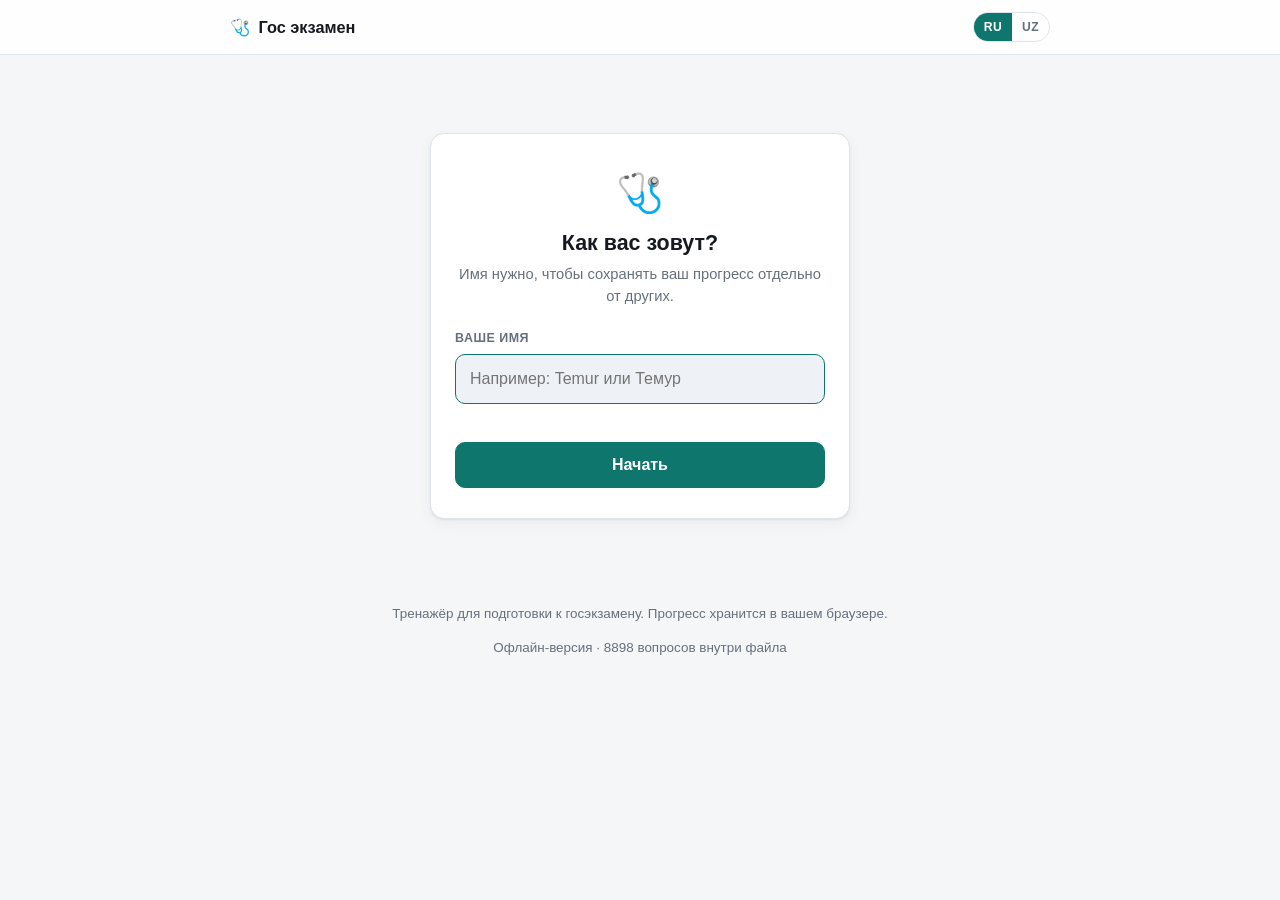
